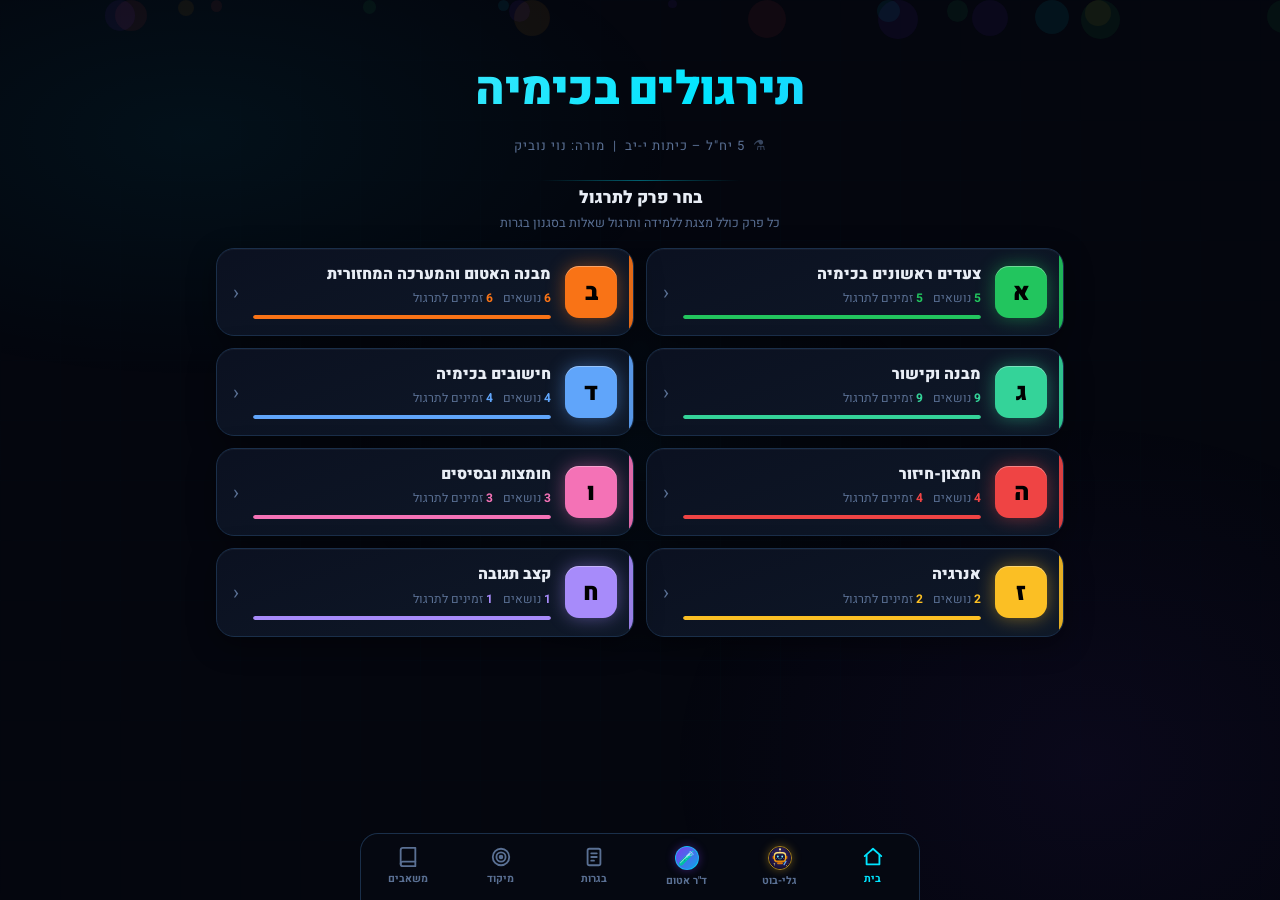
==== index.html @ e2c9f38c "קריאת כל בלוקי הטקסט בתשובה + הודעת אבחון Co-Authored-By: Claude Opus 5.5 <noreply@anthropic.com> Cl" ====
<!DOCTYPE html>
<html lang="he" dir="rtl">
<head>
<meta charset="UTF-8">
<meta name="viewport" content="width=device-width, initial-scale=1.0, viewport-fit=cover">
<meta name="theme-color" content="#04060e">
<meta name="mobile-web-app-capable" content="yes">
<meta name="apple-mobile-web-app-capable" content="yes">
<meta name="apple-mobile-web-app-status-bar-style" content="black-translucent">
<meta name="apple-mobile-web-app-title" content="כימיה">
<link rel="manifest" href="data:application/manifest+json,%7B%22name%22%3A%20%22%D7%AA%D7%99%D7%A8%D7%92%D7%95%D7%9C%D7%99%D7%9D%20%D7%91%D7%9B%D7%99%D7%9E%D7%99%D7%94%20%E2%80%93%20%D7%90%D7%95%D7%A8%D7%98%20%D7%A2%D7%A8%D7%93%22%2C%20%22short_name%22%3A%20%22%D7%9B%D7%99%D7%9E%D7%99%D7%94%22%2C%20%22start_url%22%3A%20%22.%22%2C%20%22display%22%3A%20%22standalone%22%2C%20%22background_color%22%3A%20%22%2304060e%22%2C%20%22theme_color%22%3A%20%22%2304060e%22%2C%20%22dir%22%3A%20%22rtl%22%2C%20%22lang%22%3A%20%22he%22%2C%20%22icons%22%3A%20%5B%7B%22src%22%3A%20%22data%3Aimage/svg%2Bxml%3Butf8%2C%3Csvg%20xmlns%3D%27http%3A//www.w3.org/2000/svg%27%20viewBox%3D%270%200%20100%20100%27%3E%3Crect%20width%3D%27100%27%20height%3D%27100%27%20rx%3D%2722%27%20fill%3D%27%252304060e%27/%3E%3Ccircle%20cx%3D%2750%27%20cy%3D%2750%27%20r%3D%2712%27%20fill%3D%27%252300e5ff%27/%3E%3Cellipse%20cx%3D%2750%27%20cy%3D%2750%27%20rx%3D%2740%27%20ry%3D%2715%27%20fill%3D%27none%27%20stroke%3D%27%25237c3aed%27%20stroke-width%3D%274%27/%3E%3Cellipse%20cx%3D%2750%27%20cy%3D%2750%27%20rx%3D%2740%27%20ry%3D%2715%27%20fill%3D%27none%27%20stroke%3D%27%252300e5ff%27%20stroke-width%3D%274%27%20transform%3D%27rotate%2860%2050%2050%29%27/%3E%3Cellipse%20cx%3D%2750%27%20cy%3D%2750%27%20rx%3D%2740%27%20ry%3D%2715%27%20fill%3D%27none%27%20stroke%3D%27%2523fbbf24%27%20stroke-width%3D%274%27%20transform%3D%27rotate%28120%2050%2050%29%27/%3E%3C/svg%3E%22%2C%20%22sizes%22%3A%20%22any%22%2C%20%22type%22%3A%20%22image/svg%2Bxml%22%7D%5D%7D">
<title>תירגולים בכימיה</title>
<link href="https://fonts.googleapis.com/css2?family=Heebo:wght@300;400;600;700;900&family=Space+Mono:wght@400;700&family=Exo+2:wght@300;400;600;700;900&display=swap" rel="stylesheet">
<style>
:root {
  --bg:#04060e; --panel:#0b1121; --panel2:#0f1929; --border:#1a2f4a;
  --accent:#00e5ff; --accent2:#7c3aed; --easy:#22c55e; --medium:#f59e0b;
  --hard:#ef4444; --text:#e8edf5; --muted:#5a7094; --gold:#fbbf24;
  --mol:#06b6d4; --mol2:#0ea5e9;
  --glow-c:#00e5ff; --glow-p:#7c3aed;
}
*{box-sizing:border-box;margin:0;padding:0;}
body{background:var(--bg);color:var(--text);font-family:'Heebo',sans-serif;min-height:100vh;overflow-x:hidden;}

/* ── background mesh ── */
body::before{
  content:'';position:fixed;inset:0;pointer-events:none;z-index:0;
  background:
    radial-gradient(ellipse 70% 50% at 15% 15%, rgba(0,229,255,.05) 0%, transparent 55%),
    radial-gradient(ellipse 60% 70% at 85% 85%, rgba(124,58,237,.06) 0%, transparent 55%),
    radial-gradient(ellipse 40% 40% at 50% 50%, rgba(6,182,212,.03) 0%, transparent 60%);
}
/* ── grid lines overlay ── */
body::after{
  content:'';position:fixed;inset:0;pointer-events:none;z-index:0;
  background-image:
    linear-gradient(rgba(0,229,255,.015) 1px, transparent 1px),
    linear-gradient(90deg, rgba(0,229,255,.015) 1px, transparent 1px);
  background-size:60px 60px;
  mask-image:radial-gradient(ellipse 80% 80% at 50% 50%, black 0%, transparent 100%);
}

/* ── atoms bg ── */
.atom-bg{position:fixed;inset:0;pointer-events:none;z-index:0;overflow:hidden;}
.atom-bg span{position:absolute;border-radius:50%;opacity:.06;animation:floatAtom linear infinite;}
@keyframes floatAtom{from{transform:translateY(110vh) rotate(0deg);}to{transform:translateY(-10vh) rotate(720deg);}}
@keyframes slideUp{from{opacity:0;transform:translateY(18px);}to{opacity:1;transform:translateY(0);}}
@keyframes pulse{0%,100%{filter:drop-shadow(0 0 16px rgba(0,229,255,.5));}50%{filter:drop-shadow(0 0 32px rgba(0,229,255,.9));}}
@keyframes fabPulse{0%,100%{box-shadow:0 4px 20px rgba(124,58,237,.5),0 0 40px rgba(0,229,255,.15);}50%{box-shadow:0 6px 30px rgba(124,58,237,.75),0 0 60px rgba(0,229,255,.35);}}
@keyframes typingBounce{0%,80%,100%{transform:translateY(0);}40%{transform:translateY(-6px);background:var(--accent);}}
@keyframes particleFly{from{opacity:1;transform:translate(0,0) scale(1);}to{opacity:0;transform:translate(var(--dx),var(--dy)) scale(0);}}

/* ── shared layout ── */
#app{position:relative;z-index:1;max-width:880px;margin:0 auto;padding:20px 16px 80px;}
header{text-align:center;padding:36px 0 24px;position:relative;}
header::after{
  content:'';position:absolute;bottom:0;left:50%;transform:translateX(-50%);
  width:200px;height:1px;
  background:linear-gradient(90deg,transparent,var(--accent),transparent);
  opacity:.4;
}
.logo-glow{
  font-family:'Space Mono',monospace;font-size:11px;letter-spacing:6px;
  color:var(--accent);text-transform:uppercase;margin-bottom:12px;
  opacity:.7;display:flex;align-items:center;justify-content:center;gap:10px;
}
.logo-glow::before,.logo-glow::after{content:'';width:30px;height:1px;background:var(--accent);opacity:.5;}
header h1{
  font-family:'Exo 2','Heebo',sans-serif;
  font-size:clamp(28px,5.5vw,46px);font-weight:900;
  background:linear-gradient(120deg,#67e8f9 0%,var(--accent) 30%,#a78bfa 65%,#f472b6 100%);
  background-size:200% auto;
  -webkit-background-clip:text;-webkit-text-fill-color:transparent;background-clip:text;
  margin-bottom:10px;
  animation:shimmerText 4s linear infinite;
  letter-spacing:-0.5px;
}
@keyframes shimmerText{0%{background-position:0% center;}100%{background-position:200% center;}}
header p{
  color:var(--muted);font-size:13px;letter-spacing:1px;
  display:inline-flex;align-items:center;gap:8px;
}
header p::before{content:'⚗';font-size:14px;opacity:.6;}

/* ── hub screen ── */
.hub-grid{display:grid;grid-template-columns:repeat(3,1fr);gap:18px;margin-top:28px;}
@media(max-width:720px){.hub-grid{grid-template-columns:1fr 1fr;}}
@media(max-width:480px){.hub-grid{grid-template-columns:1fr;}}
/* GaliBot card */
.hub-card-gali{
  grid-column:1/-1;
  background:linear-gradient(135deg,rgba(16,24,48,.95),rgba(8,12,32,.98));
  border:1.5px solid rgba(251,191,36,.35);
  border-radius:20px;padding:22px 28px;cursor:pointer;
  display:flex;align-items:center;gap:24px;
  position:relative;overflow:hidden;
  box-shadow:0 0 40px rgba(251,191,36,.08),0 8px 32px rgba(0,0,0,.4);
  transition:all .25s;animation:cardIn .5s ease both;animation-delay:.35s;
}
.hub-card-gali:hover{transform:translateY(-3px);border-color:rgba(251,191,36,.65);box-shadow:0 0 60px rgba(251,191,36,.15),0 12px 40px rgba(0,0,0,.5);}
.hub-card-gali .hub-orb{background:radial-gradient(circle,rgba(251,191,36,.3),transparent 70%);}
.gali-icon-wrap{flex-shrink:0;width:72px;height:72px;display:flex;align-items:center;justify-content:center;}
.gali-text{flex:1;text-align:right;}
.gali-badge{display:inline-block;padding:3px 10px;background:rgba(251,191,36,.15);border:1px solid rgba(251,191,36,.3);border-radius:20px;font-size:11px;font-weight:700;color:#fbbf24;margin-bottom:8px;}
.gali-title{font-size:20px;font-weight:900;color:#fff;margin-bottom:6px;}
.gali-desc{font-size:13px;color:var(--muted);line-height:1.6;}
.gali-btn{flex-shrink:0;padding:12px 24px;border-radius:12px;border:none;background:linear-gradient(135deg,#d97706,#fbbf24);color:#000;font-family:'Heebo',sans-serif;font-size:14px;font-weight:900;cursor:pointer;box-shadow:0 0 20px rgba(251,191,36,.4);transition:all .2s;white-space:nowrap;}
.gali-btn:hover{transform:scale(1.05);box-shadow:0 0 30px rgba(251,191,36,.6);}
@media(max-width:600px){.hub-card-gali{flex-direction:column;text-align:center;}.gali-text{text-align:center;}}
@keyframes cardIn{from{opacity:0;transform:translateY(20px);}to{opacity:1;transform:translateY(0);}}
@keyframes orbFloat{0%,100%{transform:translate(0,0);}50%{transform:translate(8px,-12px);}}
@keyframes orbFloat2{0%,100%{transform:translate(0,0);}50%{transform:translate(-10px,8px);}}
.hub-card{
  position:relative;overflow:hidden;border-radius:20px;
  padding:24px 20px 20px;cursor:pointer;
  background:linear-gradient(145deg,rgba(255,255,255,.04) 0%,rgba(255,255,255,.01) 100%);
  border:1px solid rgba(255,255,255,.07);
  backdrop-filter:blur(2px);
  transition:transform .28s cubic-bezier(.4,0,.2,1),box-shadow .28s,border-color .28s;
  animation:cardIn .5s ease both;
  isolation:isolate;text-align:center;
}
.hub-card:nth-child(1){animation-delay:.06s;}
.hub-card:nth-child(2){animation-delay:.13s;}
.hub-card:nth-child(3){animation-delay:.20s;}
.hub-card:nth-child(4){animation-delay:.27s;}
.hub-card:nth-child(5){animation-delay:.34s;}
.hub-card:nth-child(6){animation-delay:.41s;}
.hub-card:hover{transform:translateY(-7px) scale(1.015);}
.hub-card::after{content:'';position:absolute;top:0;left:0;right:0;height:2px;border-radius:20px 20px 0 0;z-index:2;opacity:.9;}
.hub-orb{position:absolute;border-radius:50%;filter:blur(40px);pointer-events:none;z-index:0;}
.hub-orb-a{width:110px;height:110px;top:-20px;right:-20px;opacity:.22;animation:orbFloat 7s ease-in-out infinite;}
.hub-orb-b{width:70px;height:70px;bottom:10px;left:0;opacity:.14;animation:orbFloat2 9s ease-in-out infinite;}
.hub-inner{position:relative;z-index:1;}
/* shimmer sweep on hub card hover */
.hub-card::before{
  content:'';position:absolute;inset:0;z-index:0;opacity:0;transition:opacity .3s;
  background:linear-gradient(135deg,rgba(255,255,255,.04) 0%,rgba(255,255,255,.0) 50%,rgba(255,255,255,.04) 100%);
  border-radius:20px;
}
.hub-card:hover::before{opacity:1;}
.hub-icon-box{
  width:56px;height:56px;border-radius:15px;margin:0 auto 14px;
  display:flex;align-items:center;justify-content:center;font-size:26px;
  border:1px solid rgba(255,255,255,.12);
}
.hub-title{font-size:16px;font-weight:900;margin-bottom:6px;line-height:1.25;}
.hub-desc{font-size:12px;color:var(--muted);line-height:1.55;margin-bottom:0;}
.hub-footer{display:flex;align-items:center;justify-content:space-between;margin-top:16px;gap:8px;}

.hub-btn{
  padding:8px 15px;border-radius:10px;border:none;
  font-family:'Heebo',sans-serif;font-size:13px;font-weight:700;
  cursor:pointer;transition:all .2s;flex-shrink:0;
}
.hub-btn:hover{transform:translateY(-2px);filter:brightness(1.12);}
/* game-specific */
.hub-card.radius::after{background:linear-gradient(90deg,#f97316,#fbbf24);}
.hub-card.radius .hub-orb-a,.hub-card.radius .hub-orb-b{background:#f97316;}
.hub-card.radius .hub-icon-box{background:rgba(249,115,22,.18);box-shadow:inset 0 1px 0 rgba(255,255,255,.12),0 0 24px rgba(249,115,22,.25);}
.hub-card.radius .hub-title{color:#fdba74;}
.hub-card.radius .hub-btn{background:linear-gradient(135deg,#ea580c,#f59e0b);color:#000;}
.hub-card.radius:hover{border-color:rgba(249,115,22,.4);box-shadow:0 20px 60px rgba(249,115,22,.2);}
.hub-card.ion::after{background:linear-gradient(90deg,#7c3aed,#a78bfa);}
.hub-card.ion .hub-orb-a,.hub-card.ion .hub-orb-b{background:#a78bfa;}
.hub-card.ion .hub-icon-box{background:rgba(124,58,237,.18);box-shadow:inset 0 1px 0 rgba(255,255,255,.12),0 0 24px rgba(124,58,237,.25);}
.hub-card.ion .hub-title{color:#c4b5fd;}
.hub-card.ion .hub-btn{background:linear-gradient(135deg,#6d28d9,#a78bfa);color:#fff;}
.hub-card.ion:hover{border-color:rgba(167,139,250,.4);box-shadow:0 20px 60px rgba(124,58,237,.2);}
.hub-card.radio::after{background:linear-gradient(90deg,#ef4444,#f97316);}
.hub-card.radio .hub-orb-a,.hub-card.radio .hub-orb-b{background:#ef4444;}
.hub-card.radio .hub-icon-box{background:rgba(239,68,68,.18);box-shadow:inset 0 1px 0 rgba(255,255,255,.12),0 0 24px rgba(239,68,68,.25);}
.hub-card.radio .hub-title{color:#fca5a5;}
.hub-card.radio .hub-btn{background:linear-gradient(135deg,#dc2626,#ef4444);color:#fff;}
.hub-card.radio:hover{border-color:rgba(239,68,68,.4);box-shadow:0 20px 60px rgba(239,68,68,.2);}
.hub-card.coval::after{background:linear-gradient(90deg,#059669,#34d399);}
.hub-card.coval .hub-orb-a,.hub-card.coval .hub-orb-b{background:#34d399;}
.hub-card.coval .hub-icon-box{background:rgba(52,211,153,.18);box-shadow:inset 0 1px 0 rgba(255,255,255,.12),0 0 24px rgba(52,211,153,.25);}
.hub-card.coval .hub-title{color:#6ee7b7;}
.hub-card.coval .hub-btn{background:linear-gradient(135deg,#047857,#34d399);color:#000;}
.hub-card.coval:hover{border-color:rgba(52,211,153,.4);box-shadow:0 20px 60px rgba(52,211,153,.2);}
.hub-card.polar::after{background:linear-gradient(90deg,#be185d,#f472b6);}
.hub-card.polar .hub-orb-a,.hub-card.polar .hub-orb-b{background:#f472b6;}
.hub-card.polar .hub-icon-box{background:rgba(244,114,182,.18);box-shadow:inset 0 1px 0 rgba(255,255,255,.12),0 0 24px rgba(244,114,182,.25);}
.hub-card.polar .hub-title{color:#f9a8d4;}
.hub-card.polar .hub-btn{background:linear-gradient(135deg,#9d174d,#f472b6);color:#fff;}
.hub-card.polar:hover{border-color:rgba(244,114,182,.4);box-shadow:0 20px 60px rgba(244,114,182,.2);}
.hub-card.mol::after{background:linear-gradient(90deg,#0e7490,#06b6d4);}
.hub-card.mol .hub-orb-a,.hub-card.mol .hub-orb-b{background:#06b6d4;}
.hub-card.mol .hub-icon-box{background:rgba(6,182,212,.18);box-shadow:inset 0 1px 0 rgba(255,255,255,.12),0 0 24px rgba(6,182,212,.25);}
.hub-card.mol .hub-title{color:#67e8f9;}
.hub-card.mol .hub-btn{background:linear-gradient(135deg,#0e7490,#06b6d4);color:#000;}
.hub-card.mol:hover{border-color:rgba(6,182,212,.4);box-shadow:0 20px 60px rgba(6,182,212,.2);}
.polar-game .progress-fill{background:linear-gradient(90deg,#be185d,#f472b6)!important;}
.polar-game .ring-fill{stroke:#f472b6;filter:drop-shadow(0 0 8px rgba(244,114,182,.5));}
.polar-game .score-pct .big{color:#f9a8d4;}
.coval-game .progress-fill{background:linear-gradient(90deg,#059669,#34d399)!important;}
.coval-game .ring-fill{stroke:#34d399;filter:drop-shadow(0 0 8px rgba(52,211,153,.5));}
.coval-game .score-pct .big{color:#6ee7b7;}

/* ── Formative Assessment Panel ── */
.formative-panel{margin-top:20px;border-radius:16px;border:1px solid var(--border);overflow:hidden;}
.formative-header{background:linear-gradient(135deg,rgba(124,58,237,.25),rgba(0,229,255,.1));padding:13px 18px;display:flex;align-items:center;gap:10px;border-bottom:1px solid var(--border);}
.formative-header-icon{width:22px;height:22px;flex-shrink:0;display:flex;align-items:center;}
.formative-header-title{font-size:14px;font-weight:900;color:var(--text);}
.formative-header-sub{font-size:11px;color:var(--muted);margin-top:2px;}
.formative-body{padding:16px 18px;background:var(--panel2);}
.formative-loading{display:flex;align-items:center;gap:10px;color:var(--muted);font-size:13px;padding:8px 0;}
.formative-content{font-size:13px;line-height:1.75;color:var(--text);direction:rtl;white-space:pre-wrap;}
.formative-content strong{color:var(--accent);font-weight:700;}
.formative-section{margin-bottom:14px;}
.formative-section:last-child{margin-bottom:0;}
.formative-tag{display:inline-flex;align-items:center;gap:5px;padding:3px 10px;border-radius:20px;font-size:11px;font-weight:700;margin:3px 3px 3px 0;}
.ftag-strong{background:rgba(34,197,94,.15);color:#86efac;border:1px solid rgba(34,197,94,.25);}
.ftag-weak{background:rgba(239,68,68,.15);color:#fca5a5;border:1px solid rgba(239,68,68,.25);}
.ftag-tip{background:rgba(245,158,11,.15);color:#fde68a;border:1px solid rgba(245,158,11,.25);}

/* SVG options grid */
.svg-options{display:grid;grid-template-columns:1fr 1fr;gap:10px;margin-top:14px;}
.svg-opt{background:var(--panel2);border:2px solid var(--border);border-radius:14px;cursor:pointer;padding:12px 8px 8px;transition:all .18s;display:flex;flex-direction:column;align-items:center;gap:8px;position:relative;}
.svg-opt:hover:not(.disabled){border-color:var(--accent);background:rgba(0,229,255,.05);transform:translateY(-2px);}
.svg-opt.selected:not(.revealed){border-color:var(--accent2);background:rgba(124,58,237,.1);}
.svg-opt.correct.revealed{border-color:var(--easy);background:rgba(34,197,94,.1);}
.svg-opt.wrong.revealed{border-color:var(--hard);background:rgba(239,68,68,.08);}
.svg-opt.disabled{cursor:default;}
.svg-opt-label{min-width:26px;height:26px;border-radius:7px;background:rgba(255,255,255,.07);border:1px solid var(--border);display:flex;align-items:center;justify-content:center;font-family:'Space Mono',monospace;font-size:12px;font-weight:700;position:absolute;top:8px;right:8px;transition:all .18s;}
.svg-opt.correct.revealed .svg-opt-label{background:var(--easy);border-color:var(--easy);color:#fff;}
.svg-opt.wrong.revealed .svg-opt-label{background:var(--hard);border-color:var(--hard);color:#fff;}
.svg-opt.selected:not(.revealed) .svg-opt-label{background:var(--accent2);border-color:var(--accent2);color:#fff;}
.svg-opt svg{width:100%;max-width:160px;display:block;}

/* ── back nav ── */
.back-nav{display:none;align-items:center;gap:10px;margin-bottom:16px;position:sticky;top:8px;z-index:100;background:rgba(4,6,14,.9);backdrop-filter:blur(16px) saturate(180%);border-radius:14px;padding:8px 14px;border:1px solid rgba(0,229,255,.12);box-shadow:0 4px 24px rgba(0,0,0,.4),inset 0 1px 0 rgba(255,255,255,.04);}
.back-nav.show{display:flex;}
.btn-back{background:transparent;border:none;color:var(--muted);padding:4px 8px;font-family:'Heebo',sans-serif;font-size:14px;cursor:pointer;transition:all .15s;display:flex;align-items:center;gap:6px;}
.btn-back:hover{color:var(--accent);}
.btn-back::before{content:'⌂';font-size:16px;}
.nav-title{font-size:15px;font-weight:700;color:var(--text);}

/* ── progress / stats ── */
.progress-wrap{margin:16px 0 10px;display:flex;align-items:center;gap:12px;}
.progress-bar{flex:1;height:7px;background:rgba(30,58,95,.5);border-radius:4px;overflow:hidden;box-shadow:inset 0 1px 3px rgba(0,0,0,.3);}
.progress-fill{height:100%;border-radius:4px;transition:width .5s cubic-bezier(.4,0,.2,1);box-shadow:0 0 8px currentColor;}
.radio-game .progress-fill{background:linear-gradient(90deg,#ef4444,#f97316);}
.mol-game   .progress-fill{background:linear-gradient(90deg,var(--mol),#a78bfa);}
.progress-label{font-family:'Space Mono',monospace;font-size:13px;color:var(--accent);white-space:nowrap;}

.stats-bar{display:flex;gap:10px;margin-bottom:14px;flex-wrap:wrap;}
.stat-chip{flex:1;min-width:70px;background:linear-gradient(145deg,var(--panel2),var(--panel));border:1px solid rgba(255,255,255,.06);border-radius:12px;padding:10px 12px;text-align:center;box-shadow:0 4px 12px rgba(0,0,0,.3),inset 0 1px 0 rgba(255,255,255,.04);}
.stat-chip .val{font-family:'Space Mono',monospace;font-size:20px;font-weight:700;line-height:1;}
.stat-chip .lbl{font-size:11px;color:var(--muted);margin-top:3px;}
.stat-chip.score .val{color:var(--gold);}
.stat-chip.right .val{color:var(--easy);}
.stat-chip.wrong .val{color:var(--hard);}
.stat-chip.streak .val{color:var(--medium);}

/* ── question card ── */
.q-card{background:linear-gradient(160deg,rgba(11,17,33,.95),rgba(15,25,41,.95));border:1px solid rgba(0,229,255,.08);border-radius:20px;padding:26px;margin-bottom:14px;animation:slideUp .35s ease both;position:relative;overflow:hidden;box-shadow:0 8px 32px rgba(0,0,0,.4),inset 0 1px 0 rgba(255,255,255,.04);}
.q-card::before{content:'';position:absolute;top:-40px;right:-40px;width:200px;height:200px;background:radial-gradient(circle,rgba(0,229,255,.06) 0%,transparent 65%);pointer-events:none;}
.q-card::after{content:'';position:absolute;bottom:-60px;left:-60px;width:180px;height:180px;background:radial-gradient(circle,rgba(124,58,237,.05) 0%,transparent 65%);pointer-events:none;}
.q-num{font-family:'Space Mono',monospace;font-size:12px;color:var(--muted);margin-bottom:8px;}
.diff-badge{display:inline-flex;align-items:center;gap:6px;font-size:12px;font-weight:700;letter-spacing:1px;padding:3px 12px;border-radius:20px;margin-bottom:12px;text-transform:uppercase;}
.diff-badge.easy{background:rgba(34,197,94,.12);color:var(--easy);border:1px solid rgba(34,197,94,.25);box-shadow:0 0 10px rgba(34,197,94,.15);}
.diff-badge.medium{background:rgba(245,158,11,.12);color:var(--medium);border:1px solid rgba(245,158,11,.25);box-shadow:0 0 10px rgba(245,158,11,.15);}
.diff-badge.hard{background:rgba(239,68,68,.12);color:var(--hard);border:1px solid rgba(239,68,68,.25);box-shadow:0 0 10px rgba(239,68,68,.15);}
.q-text{font-size:clamp(15px,2.5vw,19px);font-weight:700;line-height:1.55;margin-bottom:4px;}
.multi-hint{font-size:12px;color:var(--medium);margin-bottom:12px;display:flex;align-items:center;gap:6px;}
.options{display:flex;flex-direction:column;gap:9px;margin-top:14px;}
.opt{display:flex;align-items:flex-start;gap:11px;background:linear-gradient(160deg,rgba(20,35,60,.9),rgba(12,22,42,.95));border:1px solid rgba(0,229,255,.12);border-radius:14px;padding:13px 15px;cursor:pointer;transition:all .2s cubic-bezier(.4,0,.2,1);text-align:right;font-size:14px;line-height:1.5;user-select:none;box-shadow:0 4px 12px rgba(0,0,0,.35),inset 0 1px 0 rgba(255,255,255,.06);}
.opt:hover:not(.disabled){border-color:rgba(0,229,255,.4);background:rgba(0,229,255,.05);transform:translateX(-3px);box-shadow:0 4px 16px rgba(0,229,255,.1),0 2px 8px rgba(0,0,0,.3);}
.opt.selected:not(.revealed){border-color:rgba(124,58,237,.7);background:linear-gradient(160deg,rgba(124,58,237,.18),rgba(79,36,168,.1));box-shadow:0 4px 16px rgba(124,58,237,.2),inset 0 1px 0 rgba(255,255,255,.08);}
.opt.correct.revealed{border-color:rgba(34,197,94,.7);background:linear-gradient(160deg,rgba(34,197,94,.15),rgba(21,128,61,.08));box-shadow:0 4px 16px rgba(34,197,94,.2),inset 0 1px 0 rgba(255,255,255,.08);}
.opt.wrong.revealed{border-color:rgba(239,68,68,.7);background:linear-gradient(160deg,rgba(239,68,68,.12),rgba(185,28,28,.08));box-shadow:0 4px 12px rgba(239,68,68,.15),inset 0 1px 0 rgba(255,255,255,.05);}
.opt.disabled{cursor:default;}
.opt-letter{min-width:28px;height:28px;border-radius:8px;background:linear-gradient(145deg,rgba(255,255,255,.12),rgba(0,0,0,.2));border:1px solid rgba(255,255,255,.15);display:flex;align-items:center;justify-content:center;font-family:'Space Mono',monospace;font-size:12px;font-weight:700;flex-shrink:0;transition:all .18s;box-shadow:0 2px 6px rgba(0,0,0,.3),inset 0 1px 0 rgba(255,255,255,.15);}
.opt:hover:not(.disabled) .opt-letter{background:linear-gradient(145deg,rgba(0,229,255,.2),rgba(0,229,255,.05));border-color:rgba(0,229,255,.4);box-shadow:0 2px 8px rgba(0,229,255,.2),inset 0 1px 0 rgba(255,255,255,.2);}
.opt.selected:not(.revealed) .opt-letter{background:linear-gradient(145deg,#8b5cf6,#6d28d9);border-color:#a78bfa;color:#fff;box-shadow:0 3px 10px rgba(124,58,237,.5),inset 0 1px 0 rgba(255,255,255,.25);}
.opt.correct.revealed .opt-letter{background:linear-gradient(145deg,#22c55e,#15803d);border-color:#4ade80;color:#fff;box-shadow:0 3px 10px rgba(34,197,94,.5),inset 0 1px 0 rgba(255,255,255,.3);}
.opt.wrong.revealed .opt-letter{background:linear-gradient(145deg,#ef4444,#b91c1c);border-color:#f87171;color:#fff;box-shadow:0 3px 10px rgba(239,68,68,.5),inset 0 1px 0 rgba(255,255,255,.2);}
.feedback{border-radius:12px;padding:13px 16px;margin-top:12px;font-size:13px;line-height:1.6;display:none;}
.feedback.correct{background:rgba(34,197,94,.08);border:1px solid rgba(34,197,94,.25);color:#86efac;box-shadow:0 0 20px rgba(34,197,94,.08),inset 0 1px 0 rgba(34,197,94,.1);}
.feedback.wrong{background:rgba(239,68,68,.08);border:1px solid rgba(239,68,68,.25);color:#fca5a5;box-shadow:0 0 20px rgba(239,68,68,.08),inset 0 1px 0 rgba(239,68,68,.1);}
.feedback.partial{background:rgba(245,158,11,.1);border:1px solid rgba(245,158,11,.3);color:#fde68a;}
.feedback.show{display:block;}
.actions{display:flex;gap:10px;margin-top:14px;}
.btn{flex:1;padding:13px 18px;border:none;border-radius:12px;font-family:'Heebo',sans-serif;font-size:15px;font-weight:700;cursor:pointer;transition:all .18s;}
.btn-check{background:linear-gradient(135deg,var(--accent2),#4f46e5);color:#fff;box-shadow:0 4px 16px rgba(124,58,237,.3);}
.btn-check:hover:not(:disabled){transform:translateY(-3px);filter:brightness(1.12);box-shadow:0 8px 24px rgba(124,58,237,.5);}
.btn-check:disabled{opacity:.35;cursor:not-allowed;transform:none;box-shadow:none;}
.btn-next{background:linear-gradient(135deg,var(--accent),#0ea5e9);color:#000;display:none;box-shadow:0 4px 16px rgba(0,229,255,.25);}
.btn-next.show{display:block;}
.btn-next:hover{transform:translateY(-2px);}

/* ── result card ── */
.result-card{background:linear-gradient(160deg,rgba(11,17,33,.98),rgba(15,25,41,.98));border:1px solid rgba(0,229,255,.1);border-radius:24px;padding:40px 26px;text-align:center;animation:slideUp .4s ease both;box-shadow:0 20px 60px rgba(0,0,0,.5),0 0 40px rgba(0,229,255,.04),inset 0 1px 0 rgba(255,255,255,.05);}
.score-ring{width:140px;height:140px;margin:0 auto 22px;position:relative;}
.score-ring svg{transform:rotate(-90deg);}
.ring-bg{fill:none;stroke:var(--border);stroke-width:10;}
.ring-fill{fill:none;stroke-width:10;stroke-linecap:round;stroke-dasharray:377;stroke-dashoffset:377;transition:stroke-dashoffset 1.2s cubic-bezier(.4,0,.2,1);}
.radio-game .ring-fill{stroke:#ef4444;filter:drop-shadow(0 0 8px rgba(239,68,68,.5));}
.mol-game   .ring-fill{stroke:var(--mol);filter:drop-shadow(0 0 8px rgba(6,182,212,.5));}
.score-pct{position:absolute;inset:0;display:flex;flex-direction:column;align-items:center;justify-content:center;}
.score-pct .big{font-size:30px;font-weight:900;font-family:'Space Mono',monospace;}
.radio-game .score-pct .big{color:#fca5a5;}
.mol-game   .score-pct .big{color:#67e8f9;}
.score-pct .small{font-size:12px;color:var(--muted);}
.result-title{font-size:24px;font-weight:900;margin-bottom:6px;}
.result-msg{color:var(--muted);margin-bottom:24px;font-size:14px;}
.breakdown{display:grid;grid-template-columns:repeat(3,1fr);gap:10px;margin-bottom:24px;}
.bk-cell{background:var(--panel2);border:1px solid var(--border);border-radius:12px;padding:12px 8px;}
.bk-cell .bv{font-family:'Space Mono',monospace;font-size:18px;font-weight:700;}
.bk-cell .bl{font-size:11px;color:var(--muted);margin-top:4px;}
.bk-cell.e .bv{color:var(--easy);}
.bk-cell.m .bv{color:var(--medium);}
.bk-cell.h .bv{color:var(--hard);}
.review-list{text-align:right;margin-bottom:22px;}
.review-item{background:var(--panel2);border:1px solid var(--border);border-radius:10px;padding:11px 13px;margin-bottom:7px;font-size:13px;display:flex;align-items:flex-start;gap:9px;}
.review-item .ri-icon{font-size:16px;flex-shrink:0;margin-top:1px;}
.review-item .ri-q{font-weight:600;margin-bottom:3px;}
.review-item .ri-ans{color:var(--muted);font-size:12px;}
.btn-restart{width:100%;padding:15px;border-radius:14px;border:none;background:linear-gradient(135deg,#d97706,#fbbf24,#f59e0b);color:#000;font-family:'Heebo',sans-serif;font-size:17px;font-weight:900;cursor:pointer;transition:all .22s;box-shadow:0 0 28px rgba(251,191,36,.55),0 6px 20px rgba(217,119,6,.4),inset 0 1px 0 rgba(255,255,255,.35);text-shadow:0 1px 2px rgba(0,0,0,.15);letter-spacing:.5px;}
.btn-restart:hover{transform:translateY(-3px) scale(1.02);box-shadow:0 0 42px rgba(251,191,36,.75),0 10px 28px rgba(217,119,6,.5),inset 0 1px 0 rgba(255,255,255,.4);filter:brightness(1.08);}
.btn-restart:active{transform:translateY(0) scale(.99);}
.medal{font-size:54px;margin-bottom:10px;display:block;}

/* ── molecule game specific ── */
.mol-q-card{background:var(--panel);border:1px solid var(--border);border-radius:18px;padding:26px;animation:slideUp .3s ease both;}
.mol-formula{font-family:'Space Mono',monospace;font-size:clamp(28px,6vw,48px);font-weight:700;color:#67e8f9;text-align:center;margin-bottom:4px;text-shadow:0 0 20px rgba(6,182,212,.4);}
.mol-name{font-size:15px;color:var(--muted);text-align:center;margin-bottom:20px;line-height:1.5;}
.mol-steps{display:flex;flex-direction:column;gap:14px;}
.mol-step{background:var(--panel2);border:1px solid var(--border);border-radius:14px;padding:16px;}
.mol-step-title{font-size:14px;font-weight:700;margin-bottom:12px;display:flex;align-items:center;gap:8px;}
.mol-step-title.active{color:#67e8f9;}
.mol-step-title.done{color:var(--easy);}
.mol-step-title.locked{color:var(--muted);}
.shapes-grid{display:grid;grid-template-columns:repeat(3,1fr);gap:10px;}
@media(max-width:500px){.shapes-grid{grid-template-columns:repeat(2,1fr);}}
.shape-btn{
  padding:6px 6px 10px;
  background:linear-gradient(170deg,rgba(15,28,52,.98),rgba(8,15,30,1));
  border:1.5px solid rgba(255,255,255,.1);
  border-radius:16px;cursor:pointer;
  font-family:'Heebo',sans-serif;font-size:13px;font-weight:800;
  color:#64748b;transition:all .22s cubic-bezier(.4,0,.2,1);
  display:flex;flex-direction:column;align-items:center;
  box-shadow:0 6px 20px rgba(0,0,0,.45),inset 0 1px 0 rgba(255,255,255,.06);
  position:relative;overflow:hidden;
}
.shape-btn::before{
  content:'';position:absolute;top:0;left:0;right:0;height:40%;
  background:linear-gradient(to bottom,rgba(255,255,255,.04),transparent);
  border-radius:16px 16px 0 0;pointer-events:none;
}
.shape-btn:hover:not(.disabled){
  color:#e2e8f0;border-color:rgba(148,163,184,.4);
  transform:translateY(-4px) scale(1.04);
  box-shadow:0 14px 36px rgba(0,0,0,.5),inset 0 1px 0 rgba(255,255,255,.1);
}
.shape-btn.selected-ok{
  border-color:rgba(34,197,94,.8);color:#4ade80;
  background:linear-gradient(170deg,rgba(20,60,35,.95),rgba(10,32,18,1));
  box-shadow:0 0 28px rgba(34,197,94,.35),0 6px 20px rgba(0,0,0,.4),inset 0 1px 0 rgba(134,239,172,.15);
  transform:translateY(-2px);
}
.shape-btn.selected-bad{
  border-color:rgba(239,68,68,.8);color:#f87171;
  background:linear-gradient(170deg,rgba(60,15,15,.95),rgba(30,8,8,1));
  box-shadow:0 0 22px rgba(239,68,68,.3),0 6px 20px rgba(0,0,0,.4),inset 0 1px 0 rgba(248,113,113,.1);
}
.shape-btn.disabled{cursor:default;}
.shape-icon{font-size:20px;}
.shape-svg-wrap{display:flex;align-items:center;justify-content:center;width:100%;padding:10px 4px 6px;border-radius:12px;margin-bottom:2px;}
.shape-svg-wrap svg{width:100%;max-width:80px;height:auto;display:block;}
.mol-legend-table .shape-svg-wrap svg{width:72px;max-width:72px;}
/* per-shape background glow on the svg wrap */
.shape-btn[data-shape="קווי"] .shape-svg-wrap{background:radial-gradient(ellipse at 50% 60%,rgba(139,92,246,.15),transparent 70%);}
.shape-btn[data-shape="זוויתי"] .shape-svg-wrap{background:radial-gradient(ellipse at 50% 60%,rgba(244,63,94,.15),transparent 70%);}
.shape-btn[data-shape="משולש מישורי"] .shape-svg-wrap{background:radial-gradient(ellipse at 50% 60%,rgba(34,197,94,.15),transparent 70%);}
.shape-btn[data-shape="פירמידה משולשת"] .shape-svg-wrap{background:radial-gradient(ellipse at 50% 60%,rgba(234,179,8,.15),transparent 70%);}
.shape-btn[data-shape="טטראדר"] .shape-svg-wrap{background:radial-gradient(ellipse at 50% 60%,rgba(239,68,68,.15),transparent 70%);}

/* ── Interactive Periodic Table ── */
.ipt-wrap{margin-top:14px;}
.ipt-title{font-size:12px;font-weight:700;letter-spacing:2px;text-transform:uppercase;color:var(--muted);margin-bottom:8px;display:flex;align-items:center;gap:6px;}
.ipt-scroll{overflow-x:auto;padding-bottom:4px;}
.ipt-grid{display:inline-flex;flex-direction:column;gap:2px;direction:ltr;}
.ipt-row{display:flex;gap:2px;align-items:center;}
.ipt-cell{
  width:34px;height:38px;border-radius:5px;
  border:1px solid rgba(255,255,255,.08);
  display:flex;flex-direction:column;align-items:center;justify-content:center;
  cursor:pointer;flex-shrink:0;
  position:relative;transition:transform .12s,border-color .12s,box-shadow .12s;
  font-family:'Space Mono',monospace;
}
.ipt-cell:hover{transform:scale(1.25);z-index:10;border-color:rgba(255,255,255,.5);box-shadow:0 4px 16px rgba(0,0,0,.5);}
.ipt-cell .iz{font-size:7.5px;color:rgba(255,255,255,.5);line-height:1;margin-bottom:1px;}
.ipt-cell .isym{font-size:13px;font-weight:700;line-height:1;}
.ipt-cell .ien{font-size:7px;color:rgba(255,255,255,.6);line-height:1;margin-top:1px;}
.ipt-spacer{width:34px;height:38px;flex-shrink:0;}
.ipt-gap{width:4px;height:38px;flex-shrink:0;}
/* category colors */
.ipt-alkali  {background:#3b1a1a;}.ipt-alkali .isym{color:#fca5a5;}
.ipt-alkaline{background:#3b2a0a;}.ipt-alkaline .isym{color:#fcd34d;}
.ipt-metal   {background:#1a2a3b;}.ipt-metal .isym{color:#93c5fd;}
.ipt-metalloid{background:#0f2b2b;}.ipt-metalloid .isym{color:#67e8f9;}
.ipt-nonmetal{background:#0f2b1a;}.ipt-nonmetal .isym{color:#86efac;}
.ipt-halogen {background:#2b0f3b;}.ipt-halogen .isym{color:#c4b5fd;}
.ipt-noble   {background:#1a1a2b;}.ipt-noble .isym{color:#64748b;}
.ipt-trans   {background:#1e293b;}.ipt-trans .isym{color:#475569;font-size:9px;}
/* tooltip */
.ipt-tooltip{
  position:fixed;
  background:#0f172a;border:1px solid var(--accent);border-radius:10px;
  padding:9px 13px;font-size:12px;line-height:1.6;
  color:var(--text);z-index:9999;pointer-events:none;
  box-shadow:0 8px 24px rgba(0,0,0,.7);
  min-width:130px;text-align:right;direction:rtl;
  display:none;
}
.ipt-tooltip.show{display:block;}
.ipt-tooltip .tt-sym{font-family:'Space Mono',monospace;font-size:22px;font-weight:700;color:var(--accent);line-height:1;}
.ipt-tooltip .tt-name{font-size:13px;font-weight:700;margin-bottom:4px;}
.ipt-tooltip .tt-row{font-size:11px;color:var(--muted);}
.ipt-tooltip .tt-row span{color:var(--text);font-weight:600;}
/* legend strip */
.ipt-legend{display:flex;flex-wrap:wrap;gap:6px;margin-top:8px;}
.ipt-leg-item{display:flex;align-items:center;gap:4px;font-size:11px;color:var(--muted);}
.ipt-leg-dot{width:10px;height:10px;border-radius:3px;flex-shrink:0;}

.en-pt{display:flex;flex-direction:column;gap:3px;padding:4px;}
.en-pt-sm .en-cell{width:32px;height:36px;font-size:11px;}
.en-pt-sm .en-cell span{font-size:10px;}
.en-row{display:flex;gap:3px;direction:ltr;}
.en-gap{display:block;}
.en-cell{
  width:40px;height:44px;border-radius:7px;
  background:var(--en-bg,#1e293b);
  color:var(--en-c,#94a3b8);
  border:1px solid rgba(255,255,255,.08);
  display:flex;flex-direction:column;
  align-items:center;justify-content:center;
  font-family:'Space Mono',monospace;
  font-size:13px;font-weight:700;
  line-height:1.1;
  cursor:default;
  flex-shrink:0;
  transition:transform .15s,border-color .15s;
}
.en-cell:hover{transform:scale(1.12);border-color:rgba(255,255,255,.3);z-index:2;position:relative;}
.en-cell span{font-size:10px;font-weight:400;color:inherit;opacity:0.85;margin-top:1px;}
.en-noble{background:#0f172a!important;color:#334155!important;border-color:rgba(255,255,255,.04)!important;font-style:italic;}

.polar-grid{display:flex;gap:10px;}
.polar-btn{flex:1;padding:13px 10px;background:var(--panel);border:1.5px solid var(--border);border-radius:12px;cursor:pointer;font-family:'Heebo',sans-serif;font-size:14px;font-weight:700;color:var(--text);transition:all .18s;text-align:center;}
.polar-btn:hover:not(.disabled){transform:translateY(-2px);}
.polar-btn.polar-yes:hover:not(.disabled){border-color:#f472b6;}
.polar-btn.polar-no:hover:not(.disabled){border-color:#60a5fa;}
.polar-btn.selected-ok{border-color:var(--easy);background:rgba(34,197,94,.12);color:var(--easy);}
.polar-btn.selected-bad{border-color:var(--hard);background:rgba(239,68,68,.1);color:var(--hard);}
.polar-btn.disabled{cursor:default;}
.mol-feedback{border-radius:10px;padding:11px 14px;margin-top:10px;font-size:13px;line-height:1.55;display:none;}
.mol-feedback.ok{background:rgba(34,197,94,.08);border:1px solid rgba(34,197,94,.25);color:#86efac;display:block;}
.mol-feedback.bad{background:rgba(239,68,68,.08);border:1px solid rgba(239,68,68,.25);color:#fca5a5;display:block;}
.mol-next{width:100%;padding:13px;margin-top:14px;border-radius:12px;border:none;background:linear-gradient(135deg,var(--mol),var(--mol2));color:#fff;font-family:'Heebo',sans-serif;font-size:15px;font-weight:700;cursor:pointer;display:none;transition:all .18s;}
.mol-next.show{display:block;}
.mol-next:hover{transform:translateY(-2px);}

/* ── legend ── */
.legend{background:var(--panel);border:1px solid var(--border);border-radius:16px;padding:16px 18px 12px;margin-bottom:14px;}
.legend-title{font-size:12px;font-weight:700;letter-spacing:2px;text-transform:uppercase;color:var(--muted);margin-bottom:10px;display:flex;align-items:center;gap:8px;}
.legend-rows{display:flex;flex-direction:column;gap:10px;}
.legend-row{display:flex;flex-direction:column;background:var(--panel2);border-radius:12px;overflow:hidden;border:1px solid transparent;transition:border-color .2s;}
.legend-row:hover{border-color:var(--border);}
.legend-row.alpha{border-right:3px solid #ef4444;}
.legend-row.beta {border-right:3px solid #f59e0b;}
.legend-row.gamma{border-right:3px solid #a78bfa;}
.leg-top{display:grid;grid-template-columns:52px 1fr 80px 110px;align-items:center;gap:10px;padding:10px 14px;}
.leg-sym{font-family:'Space Mono',monospace;font-size:24px;font-weight:700;text-align:center;line-height:1;}
.legend-row.alpha .leg-sym{color:#ef4444;}
.legend-row.beta  .leg-sym{color:#f59e0b;}
.legend-row.gamma .leg-sym{color:#a78bfa;}
.leg-name{font-size:14px;font-weight:700;}
.leg-sub{font-size:11px;color:var(--muted);margin-top:2px;}
.leg-charge{font-family:'Space Mono',monospace;font-size:13px;font-weight:700;text-align:center;padding:4px 8px;border-radius:6px;}
.legend-row.alpha .leg-charge{background:rgba(239,68,68,.15);color:#fca5a5;}
.legend-row.beta  .leg-charge{background:rgba(245,158,11,.15);color:#fde68a;}
.legend-row.gamma .leg-charge{background:rgba(167,139,250,.15);color:#c4b5fd;}
.leg-block{font-size:11px;text-align:center;color:var(--muted);background:rgba(255,255,255,.04);border-radius:6px;padding:4px 6px;line-height:1.4;}
.leg-reaction{border-top:1px solid rgba(255,255,255,.06);padding:9px 14px;display:flex;align-items:center;gap:6px;flex-wrap:wrap;direction:ltr;font-family:'Space Mono',monospace;font-size:12.5px;}
.legend-row.alpha .leg-reaction{background:rgba(239,68,68,.05);}
.legend-row.beta  .leg-reaction{background:rgba(245,158,11,.05);}
.legend-row.gamma .leg-reaction{background:rgba(167,139,250,.05);}
.nuclide{display:inline-flex;align-items:center;gap:2px;}
.nuclide-nums{display:inline-flex;flex-direction:column;align-items:flex-end;line-height:1.1;font-size:10px;color:var(--muted);margin-left:1px;}
.nuclide-sym{font-size:15px;font-weight:700;line-height:1;}
.legend-row.alpha .nuclide-sym{color:#fca5a5;}
.legend-row.beta  .nuclide-sym{color:#fde68a;}
.legend-row.gamma .nuclide-sym{color:#c4b5fd;}
.rxn-arrow{font-size:16px;color:var(--muted);margin:0 4px;}
.rxn-plus{font-size:14px;color:var(--muted);margin:0 4px;}
.rxn-label{font-size:10px;color:var(--muted);margin-right:4px;white-space:nowrap;}
.rxn-particle{font-size:13px;font-weight:700;padding:2px 6px;border-radius:5px;}
.legend-row.alpha .rxn-particle{color:#ef4444;background:rgba(239,68,68,.18);}
.legend-row.beta  .rxn-particle{color:#f59e0b;background:rgba(245,158,11,.18);}
.legend-row.gamma .rxn-particle{color:#a78bfa;background:rgba(167,139,250,.18);}
.legend-toggle{display:flex;align-items:center;justify-content:space-between;cursor:pointer;user-select:none;padding:11px 16px;background:rgba(11,17,33,.8);border:1px solid rgba(30,58,95,.7);border-radius:12px;margin-bottom:10px;font-size:13px;font-weight:700;color:var(--muted);transition:all .2s;box-shadow:0 2px 8px rgba(0,0,0,.2);}
.legend-toggle:hover{border-color:rgba(0,229,255,.3);color:var(--accent);background:rgba(0,229,255,.04);box-shadow:0 2px 12px rgba(0,229,255,.08);}
.legend-toggle .lt-arrow{transition:transform .25s;font-size:11px;}
.legend-toggle.open .lt-arrow{transform:rotate(180deg);}
.legend-collapse{display:none;}
.legend-collapse.open{display:block;animation:slideUp .2s ease;}

/* ── mol legend table ── */
.mol-legend-table{width:100%;border-collapse:collapse;font-size:13px;}
.mol-legend-table th{background:var(--panel2);padding:10px 8px;color:var(--muted);font-weight:600;text-align:center;border-bottom:1px solid var(--border);}
.mol-legend-table td{padding:9px 8px;text-align:center;border-bottom:1px solid rgba(30,58,95,.5);color:var(--text);}
.mol-legend-table tr:last-child td{border-bottom:none;}
.shape-tag{font-size:12px;padding:3px 10px;border-radius:8px;font-weight:700;}

/* ── start card ── */
.start-card{background:linear-gradient(160deg,rgba(11,17,33,.98),rgba(15,25,41,.98));border:1px solid rgba(0,229,255,.07);border-radius:24px;padding:32px 26px;text-align:center;animation:slideUp .4s ease both;box-shadow:0 16px 48px rgba(0,0,0,.45),inset 0 1px 0 rgba(255,255,255,.04);}
.nuclear-icon::before{content:'';display:none;}
.mol-main-icon{font-size:0;margin-bottom:10px;display:block;}
.start-card h2{font-size:26px;font-weight:900;margin-bottom:8px;}
.start-card p{color:var(--muted);margin-bottom:20px;line-height:1.6;}
.mode-grid{display:grid;grid-template-columns:repeat(2,1fr);gap:10px;margin-bottom:20px;}
.mode-btn{border:1.5px solid var(--border);background:var(--panel2);border-radius:14px;padding:16px 12px;cursor:pointer;transition:all .2s;text-align:center;color:var(--text);font-family:'Heebo',sans-serif;}
.mode-btn:hover{border-color:var(--accent);background:rgba(0,229,255,.06);transform:translateY(-2px);}
.mode-btn.selected{border-color:var(--accent);background:rgba(0,229,255,.1);}
.mode-btn .mode-icon{font-size:26px;margin-bottom:6px;display:block;}
.mode-btn .mode-label{font-size:14px;font-weight:700;margin-bottom:3px;}
.mode-btn .mode-desc{font-size:11px;color:var(--muted);}
.btn-start{width:100%;padding:15px;border-radius:14px;border:none;font-family:'Heebo',sans-serif;font-size:17px;font-weight:900;cursor:pointer;transition:all .2s;letter-spacing:1px;}
.btn-start:hover{transform:translateY(-3px);filter:brightness(1.1);}
.radio-start .btn-start{background:linear-gradient(135deg,#ef4444,#dc2626);color:#fff;}
.mol-start   .btn-start{background:linear-gradient(135deg,var(--mol),var(--mol2));color:#fff;}
.pres-link{display:flex;align-items:center;gap:12px;background:rgba(15,25,41,.8);border:1px solid rgba(30,58,95,.8);border-radius:14px;padding:14px 18px;margin-bottom:18px;text-decoration:none;color:var(--text);transition:all .22s;box-shadow:0 4px 12px rgba(0,0,0,.2);}
.pres-link:hover{border-color:rgba(0,229,255,.3);background:rgba(0,229,255,.05);box-shadow:0 4px 20px rgba(0,229,255,.1);transform:translateY(-1px);}

/* ── AI FAB & panel ── */
#ai-fab{position:fixed;bottom:22px;left:16px;border-radius:50px;background:linear-gradient(135deg,#7c3aed 0%,#0ea5e9 100%);border:2px solid rgba(0,229,255,.5);cursor:pointer;display:flex;align-items:center;gap:10px;padding:0 18px 0 12px;height:54px;box-shadow:0 4px 20px rgba(124,58,237,.5),0 0 40px rgba(0,229,255,.15);transition:all .25s cubic-bezier(.4,0,.2,1);z-index:1000;animation:fabPulse 3s ease-in-out infinite;}
#ai-fab:hover{transform:translateY(-3px) scale(1.04);box-shadow:0 10px 36px rgba(124,58,237,.7),0 0 60px rgba(0,229,255,.3);animation:none;}
#ai-fab:active{transform:translateY(0) scale(.98);}
.fab-avatar{width:34px;height:34px;border-radius:50%;background:rgba(255,255,255,.15);display:flex;align-items:center;justify-content:center;font-size:18px;flex-shrink:0;border:1.5px solid rgba(255,255,255,.25);}
.fab-text{display:flex;flex-direction:column;align-items:flex-start;line-height:1.2;}
.fab-title{font-family:'Heebo',sans-serif;font-size:13px;font-weight:900;color:#fff;letter-spacing:.3px;white-space:nowrap;}
.fab-sub{font-family:'Heebo',sans-serif;font-size:10.5px;color:rgba(255,255,255,.65);white-space:nowrap;}
#ai-fab .fab-badge{position:absolute;top:-5px;right:-5px;background:var(--hard);color:#fff;border-radius:50%;width:20px;height:20px;font-size:11px;font-weight:900;display:none;align-items:center;justify-content:center;border:2px solid var(--bg);}
#ai-panel{position:fixed;bottom:90px;left:14px;width:min(370px,calc(100vw - 28px));height:min(510px,calc(100vh - 110px));background:var(--panel);border:1px solid var(--border);border-radius:20px;display:flex;flex-direction:column;box-shadow:0 20px 60px rgba(0,0,0,.6);z-index:1000;transform:scale(0.85) translateY(20px);transform-origin:bottom left;opacity:0;pointer-events:none;transition:all .25s cubic-bezier(.4,0,.2,1);overflow:hidden;}
#ai-panel.open{transform:scale(1) translateY(0);opacity:1;pointer-events:all;}
.ai-header{background:linear-gradient(135deg,rgba(124,58,237,.4),rgba(0,229,255,.2));padding:13px 15px;display:flex;align-items:center;gap:9px;border-bottom:1px solid var(--border);flex-shrink:0;}
.ai-avatar{width:34px;height:34px;border-radius:50%;background:linear-gradient(135deg,var(--accent2),var(--accent));display:flex;align-items:center;justify-content:center;font-size:17px;flex-shrink:0;}
.ai-header-info .ai-name{font-size:13px;font-weight:700;}
.ai-header-info .ai-status{font-size:11px;color:var(--easy);display:flex;align-items:center;gap:4px;}
.ai-header-info .ai-status::before{content:'';width:6px;height:6px;border-radius:50%;background:var(--easy);display:inline-block;}
.ai-close{margin-right:auto;background:none;border:none;color:var(--muted);font-size:17px;cursor:pointer;padding:4px;border-radius:6px;transition:color .15s;}
.ai-close:hover{color:var(--text);}
.ai-messages{flex:1;overflow-y:auto;padding:13px;display:flex;flex-direction:column;gap:9px;scrollbar-width:thin;scrollbar-color:var(--border) transparent;}
.ai-msg{max-width:88%;padding:9px 13px;border-radius:14px;font-size:13px;line-height:1.55;animation:slideUp .2s ease both;}
.ai-msg.bot{background:var(--panel2);border:1px solid var(--border);border-radius:14px 14px 14px 4px;align-self:flex-start;}
.ai-msg.user{background:linear-gradient(135deg,rgba(124,58,237,.35),rgba(0,229,255,.15));border:1px solid rgba(0,229,255,.2);border-radius:14px 14px 4px 14px;align-self:flex-end;text-align:right;}
.ai-msg.typing{background:var(--panel2);border:1px solid var(--border);border-radius:14px 14px 14px 4px;align-self:flex-start;padding:14px;}
.typing-dots{display:flex;gap:4px;}
.typing-dots span{width:7px;height:7px;border-radius:50%;background:var(--muted);animation:typingBounce .9s ease infinite;}
.typing-dots span:nth-child(2){animation-delay:.15s;}
.typing-dots span:nth-child(3){animation-delay:.30s;}
.ai-quick-btns{padding:0 11px 9px;display:flex;flex-wrap:wrap;gap:5px;}
.ai-quick{background:var(--panel2);border:1px solid var(--border);border-radius:20px;padding:4px 11px;font-size:12px;color:var(--muted);cursor:pointer;transition:all .15s;font-family:'Heebo',sans-serif;}
.ai-quick:hover{border-color:var(--accent);color:var(--accent);background:rgba(0,229,255,.06);}
.ai-input-row{padding:9px 11px;border-top:1px solid var(--border);display:flex;gap:7px;align-items:flex-end;flex-shrink:0;}
#aiInput{flex:1;background:var(--panel2);border:1px solid var(--border);border-radius:11px;padding:9px 13px;color:var(--text);font-family:'Heebo',sans-serif;font-size:13px;resize:none;max-height:80px;outline:none;transition:border-color .15s;direction:rtl;}
#aiInput:focus{border-color:var(--accent);}
#aiInput::placeholder{color:var(--muted);}
#aiSend{width:36px;height:36px;border-radius:9px;background:linear-gradient(135deg,var(--accent2),var(--accent));border:none;color:#fff;font-size:15px;cursor:pointer;display:flex;align-items:center;justify-content:center;flex-shrink:0;transition:all .15s;}
#aiSend:hover:not(:disabled){transform:scale(1.08);}
#aiSend:disabled{opacity:.4;cursor:not-allowed;}
.particle{position:fixed;pointer-events:none;border-radius:50%;animation:particleFly .8s ease-out forwards;z-index:999;}

/* ── screens ── */
#hub-screen,#radio-screen,#mol-screen,#radius-screen,#ion-screen,#coval-screen,#polar-screen,#galiq-screen{display:none;}
#hub-screen.active,#radio-screen.active,#mol-screen.active,#radius-screen.active,#ion-screen.active,#coval-screen.active,#polar-screen.active,#galiq-screen.active{display:block;}
#radio-start,#radio-quiz,#radio-result{display:none;}
#radio-start.active,#radio-quiz.active,#radio-result.active{display:block;}
#mol-start,#mol-quiz,#mol-result{display:none;}
#mol-start.active,#mol-quiz.active,#mol-result.active{display:block;}
#rad-start,#rad-quiz,#rad-result{display:none;}
#rad-start.active,#rad-quiz.active,#rad-result.active{display:block;}
#ion-start,#ion-quiz,#ion-result{display:none;}
#ion-start.active,#ion-quiz.active,#ion-result.active{display:block;}
#coval-start,#coval-quiz,#coval-result{display:none;}
#coval-start.active,#coval-quiz.active,#coval-result.active{display:block;}
#polar-start,#polar-quiz,#polar-result{display:none;}
#polar-start.active,#polar-quiz.active,#polar-result.active{display:block;}
/* ion game accent */
.ion-game .progress-fill{background:linear-gradient(90deg,#7c3aed,#a78bfa)!important;}
.ion-game .ring-fill{stroke:#a78bfa;filter:drop-shadow(0 0 8px rgba(167,139,250,.5));}
.ion-game .score-pct .big{color:#c4b5fd;}
/* radius game accent */
.radius-game .progress-fill{background:linear-gradient(90deg,#f97316,#eab308)!important;}
.radius-game .ring-fill{stroke:#f97316;filter:drop-shadow(0 0 8px rgba(249,115,22,.5));}
.radius-game .score-pct .big{color:#fdba74;}
.hub-card.ion{border-color:var(--border);}
.hub-card.ion:hover{border-color:#a78bfa;box-shadow:0 12px 36px rgba(167,139,250,.2);}
.hub-card.ion::before{background:radial-gradient(ellipse at 50% 0%,rgba(167,139,250,.12),transparent 70%);}
.hub-card.ion .hub-title{color:#c4b5fd;}
.hub-card.ion .hub-btn{background:linear-gradient(135deg,#7c3aed,#a78bfa);color:#fff;}

.hub-card.radius:hover{border-color:#f97316;box-shadow:0 12px 36px rgba(249,115,22,.2);}
.hub-card.radius::before{background:radial-gradient(ellipse at 50% 0%,rgba(249,115,22,.12),transparent 70%);}
.hub-card.radius .hub-title{color:#fdba74;}
.hub-card.radius .hub-btn{background:linear-gradient(135deg,#f97316,#eab308);color:#000;}
/* trend arrows legend */
.trend-box{background:rgba(15,25,41,.7);border:1px solid rgba(30,58,95,.7);border-radius:16px;padding:16px;margin-bottom:14px;box-shadow:0 4px 16px rgba(0,0,0,.25),inset 0 1px 0 rgba(255,255,255,.03);}
.trend-title{font-size:13px;font-weight:700;color:var(--text);margin-bottom:12px;}
.trend-grid{display:grid;grid-template-columns:1fr 1fr;gap:10px;}
.trend-item{background:var(--panel);border:1px solid var(--border);border-radius:10px;padding:12px;text-align:center;}
.trend-item .ti-label{font-size:12px;color:var(--muted);margin-bottom:6px;}
.trend-item .ti-arrow{font-size:24px;margin-bottom:4px;}
.trend-item .ti-desc{font-size:11px;color:var(--text);line-height:1.4;}


/* ── GaliBot Screen ── */
#galiq-screen{display:none;}
#galiq-screen.active{display:block;}
.gali-screen-wrap{max-width:760px;margin:0 auto;padding:16px;}
.gali-topic-grid{display:grid;grid-template-columns:repeat(3,1fr);gap:10px;margin:16px 0;}
@media(max-width:500px){.gali-topic-grid{grid-template-columns:1fr 1fr;}}
.gali-topic-btn{padding:14px 8px;border-radius:14px;border:1.5px solid var(--border);background:var(--panel);color:var(--muted);font-family:'Heebo',sans-serif;font-size:13px;font-weight:700;cursor:pointer;transition:all .2s;text-align:center;display:flex;flex-direction:column;align-items:center;gap:6px;}
.gali-topic-acc{margin:12px 0;direction:rtl;}
.gali-ch{border:1px solid var(--border);border-radius:14px;margin-bottom:8px;overflow:hidden;background:rgba(255,255,255,.02);}
.gali-ch-head{display:flex;align-items:center;gap:10px;padding:11px 12px;cursor:pointer;font-weight:800;font-size:14px;color:var(--text);}
.gali-ch-head .gali-ch-letter{width:30px;height:30px;border-radius:9px;display:flex;align-items:center;justify-content:center;font-weight:900;color:#000;background:var(--cc);flex-shrink:0;}
.gali-ch-head .gali-ch-cnt{margin-inline-start:auto;font-size:11px;color:var(--muted);font-weight:600;}
.gali-ch-head .lt-arrow{transition:transform .25s;color:var(--muted);}
.gali-ch.open .gali-ch-head .lt-arrow{transform:rotate(180deg);}
.gali-ch-body{display:none;padding:0 10px 10px;grid-template-columns:1fr 1fr;gap:8px;}
.gali-ch.open .gali-ch-body{display:grid;}
.gali-ch-body .gali-topic-btn{padding:10px 8px;font-size:12px;line-height:1.3;}
.gali-topic-btn:hover{border-color:rgba(251,191,36,.5);color:#fbbf24;transform:translateY(-2px);}
.gali-topic-btn.selected{border-color:#fbbf24;background:rgba(251,191,36,.1);color:#fbbf24;box-shadow:0 0 16px rgba(251,191,36,.2);}
.gali-stages{display:flex;gap:6px;margin:16px 0;direction:rtl;}
.gali-stage{flex:1;height:5px;border-radius:3px;background:var(--border);transition:all .4s;}
.gali-stage.done{background:#fbbf24;}
.gali-stage.active{background:linear-gradient(90deg,#f59e0b,#fde68a);box-shadow:0 0 8px rgba(251,191,36,.5);}
.gali-stage-labels{display:flex;gap:6px;direction:rtl;margin-bottom:12px;}
.gali-stage-label{flex:1;font-size:10px;color:var(--muted);text-align:center;}
.gali-stage-label.active{color:#fbbf24;font-weight:700;}
.gali-chat{background:var(--panel);border:1px solid var(--border);border-radius:16px;overflow:hidden;margin-bottom:12px;}
.gali-messages{padding:16px;min-height:200px;max-height:360px;overflow-y:auto;display:flex;flex-direction:column;gap:12px;direction:rtl;}
.gali-msg{display:flex;gap:10px;align-items:flex-start;}
.gali-msg.bot{flex-direction:row;}
.gali-msg.user{flex-direction:row-reverse;}
.gali-msg-avatar{width:32px;height:32px;border-radius:50%;flex-shrink:0;display:flex;align-items:center;justify-content:center;}
.gali-msg.bot .gali-msg-avatar{background:linear-gradient(135deg,#d97706,#fbbf24);}
.gali-msg.user .gali-msg-avatar{background:var(--panel2);}
.gali-msg-bubble{max-width:80%;padding:10px 14px;border-radius:14px;font-size:13.5px;line-height:1.65;direction:rtl;}
.gali-msg.bot .gali-msg-bubble{background:rgba(251,191,36,.08);border:1px solid rgba(251,191,36,.15);color:var(--text);border-radius:4px 14px 14px 14px;}
.gali-msg.user .gali-msg-bubble{background:rgba(99,102,241,.15);border:1px solid rgba(99,102,241,.25);color:var(--text);border-radius:14px 4px 14px 14px;}
.gali-typing{display:flex;gap:5px;padding:8px 4px;}
.gali-typing span{width:7px;height:7px;border-radius:50%;background:#fbbf24;animation:typingDot 1.2s infinite;}
.gali-typing span:nth-child(2){animation-delay:.2s;}
.gali-typing span:nth-child(3){animation-delay:.4s;}
@keyframes typingDot{0%,60%,100%{transform:translateY(0);}30%{transform:translateY(-6px);}}
.gali-input-row{display:flex;gap:8px;padding:12px;border-top:1px solid var(--border);background:var(--panel2);}
.gali-input{flex:1;background:var(--bg);border:1px solid var(--border);border-radius:10px;padding:10px 14px;color:var(--text);font-family:'Heebo',sans-serif;font-size:14px;direction:rtl;resize:none;min-height:44px;max-height:120px;}
.gali-input:focus{outline:none;border-color:rgba(251,191,36,.5);}
.gali-send-btn{padding:10px 18px;border-radius:10px;border:none;background:linear-gradient(135deg,#d97706,#fbbf24);color:#000;font-family:'Heebo',sans-serif;font-size:14px;font-weight:900;cursor:pointer;flex-shrink:0;transition:all .2s;}
.gali-send-btn:hover{filter:brightness(1.1);}
.gali-send-btn:disabled{opacity:.4;cursor:default;}
.gali-qcard{background:linear-gradient(135deg,rgba(251,191,36,.06),transparent);border:1.5px solid rgba(251,191,36,.25);border-radius:16px;padding:18px;margin-bottom:12px;direction:rtl;display:none;}
.gali-qcard.visible{display:block;}
.gali-qcard-label{font-size:11px;font-weight:700;color:#fbbf24;margin-bottom:8px;letter-spacing:.5px;text-transform:uppercase;}
.gali-qcard-text{font-size:15px;color:var(--text);line-height:1.7;font-weight:600;}
.gali-qcard-stars{margin-top:10px;font-size:16px;color:#fbbf24;}
.gali-bank{margin-top:16px;}
.gali-bank-title{font-size:14px;font-weight:900;color:var(--text);margin-bottom:10px;direction:rtl;}
.gali-bank-list{display:flex;flex-direction:column;gap:8px;}
.gali-bank-item{background:var(--panel);border:1px solid var(--border);border-radius:12px;padding:12px 16px;direction:rtl;font-size:13px;line-height:1.6;color:var(--text);display:flex;gap:10px;align-items:flex-start;flex-wrap:wrap;}
.gali-bank-num{background:rgba(251,191,36,.15);border:1px solid rgba(251,191,36,.3);color:#fbbf24;border-radius:6px;padding:2px 8px;font-size:11px;font-weight:900;flex-shrink:0;margin-top:2px;}
.gali-bank-q{flex:1;}
.gali-bank-stars{font-size:13px;color:#fbbf24;flex-shrink:0;}
.gali-new-btn{width:100%;margin-top:12px;padding:12px;border-radius:12px;border:1.5px dashed rgba(251,191,36,.4);background:transparent;color:#fbbf24;font-family:'Heebo',sans-serif;font-size:14px;font-weight:700;cursor:pointer;transition:all .2s;}
.gali-new-btn:hover{background:rgba(251,191,36,.06);border-color:rgba(251,191,36,.7);}


/* ── Chapters hub (mobile-first) ── */
.hub-intro{text-align:center;margin:4px 0 16px;}
.hub-intro-title{font-size:17px;font-weight:900;color:var(--text);}
.hub-intro-sub{font-size:12.5px;color:var(--muted);margin-top:4px;}
.chapters-list{display:grid;grid-template-columns:1fr;gap:12px;}
@media(min-width:720px){.chapters-list{grid-template-columns:1fr 1fr;}}
.chapter-card{
  display:flex;align-items:center;gap:14px;padding:16px 16px;border-radius:18px;cursor:pointer;
  background:linear-gradient(160deg,rgba(11,17,33,.98),rgba(15,25,41,.98));
  border:1px solid var(--border);position:relative;overflow:hidden;
  box-shadow:0 8px 28px rgba(0,0,0,.4),inset 0 1px 0 rgba(255,255,255,.04);
  transition:transform .2s,border-color .2s,box-shadow .2s;animation:cardIn .45s ease both;
  -webkit-tap-highlight-color:transparent;min-height:84px;
}
.chapter-card::after{content:'';position:absolute;top:0;right:0;bottom:0;width:4px;background:var(--cc);opacity:.9;}
.chapter-card:active{transform:scale(.985);}
@media(hover:hover){.chapter-card:hover{transform:translateY(-3px);border-color:var(--cc);box-shadow:0 14px 40px rgba(0,0,0,.5),0 0 24px color-mix(in srgb,var(--cc) 25%,transparent);}}
.chapter-letter{
  flex-shrink:0;width:52px;height:52px;border-radius:14px;display:flex;align-items:center;justify-content:center;
  font-size:24px;font-weight:900;color:#000;background:var(--cc);
  box-shadow:0 0 18px color-mix(in srgb,var(--cc) 45%,transparent),inset 0 1px 0 rgba(255,255,255,.35);
}
.chapter-body{flex:1;min-width:0;}
.chapter-title{font-size:15.5px;font-weight:900;color:var(--text);line-height:1.3;}
.chapter-meta{font-size:12px;color:var(--muted);margin-top:4px;display:flex;gap:10px;flex-wrap:wrap;}
.chapter-meta b{color:var(--cc);font-weight:700;}
.chapter-prog{height:4px;border-radius:2px;background:rgba(255,255,255,.07);margin-top:8px;overflow:hidden;}
.chapter-prog i{display:block;height:100%;background:var(--cc);border-radius:2px;}
.chapter-chev{color:var(--muted);font-size:20px;flex-shrink:0;}
/* chapter screen */
#chapter-screen,#resources-screen{display:none;}
#chapter-screen.active,#resources-screen.active{display:block;}
.chapter-head{padding:14px 4px 16px;display:flex;align-items:center;gap:14px;}
.chapter-head .chapter-letter{width:60px;height:60px;font-size:28px;}
.chapter-head-title{font-size:20px;font-weight:900;}
.chapter-head-sub{font-size:12.5px;color:var(--muted);margin-top:3px;line-height:1.5;}
.topic-list{display:flex;flex-direction:column;gap:10px;}
.topic-row{
  background:var(--panel);border:1px solid var(--border);border-radius:16px;padding:12px 14px;
  display:flex;align-items:center;gap:12px;animation:cardIn .35s ease both;
}
.topic-icon{width:44px;height:44px;border-radius:12px;flex-shrink:0;display:flex;align-items:center;justify-content:center;background:rgba(255,255,255,.04);border:1px solid rgba(255,255,255,.07);}
.topic-icon svg{width:30px;height:30px;}
.topic-num{font-family:'Space Mono',monospace;font-size:14px;font-weight:700;color:var(--cc);}
.topic-body{flex:1;min-width:0;}
.topic-title{font-size:14px;font-weight:800;line-height:1.3;}
.topic-sub{font-size:11.5px;color:var(--muted);margin-top:2px;}
.topic-actions{display:flex;flex-direction:column;gap:6px;flex-shrink:0;}
.tbtn{
  border:none;border-radius:10px;padding:8px 13px;font-family:'Heebo',sans-serif;font-size:12.5px;font-weight:800;
  cursor:pointer;text-decoration:none;display:inline-flex;align-items:center;justify-content:center;gap:5px;
  min-width:72px;transition:transform .15s,filter .15s;-webkit-tap-highlight-color:transparent;
}
.tbtn:active{transform:scale(.96);}
.tbtn-learn{background:rgba(255,255,255,.07);color:var(--text);border:1px solid var(--border);}
.tbtn-play{background:var(--cc);color:#000;box-shadow:0 0 14px color-mix(in srgb,var(--cc) 40%,transparent);}
.tbtn-soon{background:rgba(255,255,255,.04);color:var(--muted);border:1px dashed var(--border);cursor:default;}
/* resources */
.res-list{display:flex;flex-direction:column;gap:10px;padding-top:8px;}
.res-card{display:flex;align-items:center;gap:14px;background:var(--panel);border:1px solid var(--border);border-radius:16px;padding:14px;text-decoration:none;color:var(--text);transition:border-color .2s,transform .2s;-webkit-tap-highlight-color:transparent;}
.res-card:active{transform:scale(.985);}
@media(hover:hover){.res-card:hover{border-color:var(--accent);transform:translateY(-2px);}}
.res-icon{width:48px;height:48px;border-radius:13px;flex-shrink:0;display:flex;align-items:center;justify-content:center;font-size:22px;color:#fff;}
.res-body{flex:1;min-width:0;}
.res-title{font-size:14px;font-weight:900;}
.res-desc{font-size:12px;color:var(--muted);line-height:1.5;margin-top:3px;}
.res-arrow{color:var(--muted);font-size:16px;}
/* bottom nav (mobile) */
.bottom-nav{
  position:fixed;bottom:0;left:0;right:0;z-index:900;
  display:flex;justify-content:space-around;align-items:stretch;
  background:rgba(6,9,18,.92);backdrop-filter:blur(14px);-webkit-backdrop-filter:blur(14px);
  border-top:1px solid var(--border);padding:6px 0 calc(6px + env(safe-area-inset-bottom));
}
.bn-item{flex:1;display:flex;flex-direction:column;align-items:center;gap:3px;padding:6px 0;border:none;background:none;color:var(--muted);font-family:'Heebo',sans-serif;font-size:11px;font-weight:700;cursor:pointer;-webkit-tap-highlight-color:transparent;}
.bn-item svg{width:22px;height:22px;}
.bottom-nav .bn-item{font-size:10.5px;padding:6px 2px;}
.bn-item .bn-photo{width:24px;height:24px;border-radius:50%;object-fit:cover;border:1.5px solid rgba(251,191,36,.7);box-shadow:0 0 10px rgba(251,191,36,.35);}
.bn-item .bn-atom{width:24px;height:24px;border-radius:50%;display:flex;align-items:center;justify-content:center;font-size:14px;background:linear-gradient(135deg,#7c3aed,#0ea5e9);border:1.5px solid rgba(0,229,255,.6);box-shadow:0 0 10px rgba(124,58,237,.4);}
.bn-item.active .bn-photo{border-color:#fbbf24;box-shadow:0 0 14px rgba(251,191,36,.6);}
.gali-intro{text-align:center;padding:26px 18px 22px;margin-bottom:14px;border-radius:20px;background:linear-gradient(160deg,rgba(251,191,36,.08),rgba(124,58,237,.06));border:1px solid rgba(251,191,36,.3);direction:rtl;}
.gali-intro img{display:block;margin-left:auto!important;margin-right:auto!important;width:96px;height:96px;border-radius:50%;object-fit:cover;border:3px solid #fbbf24;box-shadow:0 0 30px rgba(251,191,36,.35);margin-bottom:12px;}
.gali-intro .gali-title{font-size:22px;}
.gali-intro .gali-desc{max-width:520px;margin:0 auto 16px;font-size:14px;}
.gali-intro .gali-btn{width:auto;min-width:180px;}
.bn-item.active{color:var(--accent);}
@media(min-width:720px){.bottom-nav{width:min(560px,100%);left:50%;right:auto;transform:translateX(-50%);border-radius:18px 18px 0 0;border:1px solid var(--border);border-bottom:none;} #app{padding-bottom:96px;}}
@media(max-width:719px){
  #app{padding:12px 14px 96px;}
  header{padding:22px 0 16px;}
  header h1{font-size:26px!important;}
  #ai-fab{bottom:84px;left:12px;height:50px;padding:0 10px 0 8px;}
  #ai-fab .fab-text{display:none;}
  #ai-panel{bottom:146px;left:10px;width:calc(100vw - 20px);height:min(480px,calc(100vh - 200px));}
  .hub-card-gali{padding:16px;gap:14px;}
  .gali-icon-wrap{width:56px;height:56px;}
  .gali-icon-wrap img{width:56px!important;height:56px!important;}
  .ltab-body,.trend-box,.legend{overflow-x:auto;-webkit-overflow-scrolling:touch;}
  .mol-legend-table{min-width:520px;}
}


/* ── Generic quiz ── */
.q-src{display:inline-flex;align-items:center;gap:5px;margin:6px 0 2px;padding:3px 10px;border-radius:20px;font-size:11px;font-weight:700;color:#fde68a;background:rgba(251,191,36,.1);border:1px solid rgba(251,191,36,.25);direction:rtl;}

#gq-screen,#diag-screen{display:none;}
#gq-screen.active,#diag-screen.active{display:block;}
#diag-start,#diag-quiz,#diag-result{display:none;}
#diag-start.active,#diag-quiz.active,#diag-result.active{display:block;}
#gq-start,#gq-quiz,#gq-result{display:none;}
#gq-start.active,#gq-quiz.active,#gq-result.active{display:block;}
.gq-game .progress-fill{background:linear-gradient(90deg,var(--gqc,#06b6d4),var(--gqc2,#67e8f9))!important;}
.gq-game .ring-fill{stroke:var(--gqc,#06b6d4);filter:drop-shadow(0 0 8px color-mix(in srgb,var(--gqc,#06b6d4) 50%,transparent));}
.gq-game .score-pct .big{color:var(--gqc2,#67e8f9);}
.gq-game .btn-start{background:linear-gradient(135deg,var(--gqc,#06b6d4),var(--gqc2,#67e8f9));color:#000;}
.gq-fig{margin:10px 0 4px;padding:12px;background:#fff;border-radius:12px;text-align:center;direction:ltr;color:#111;}
.gq-fig .gq-tbl{direction:rtl;width:100%;border-collapse:collapse;font-size:13px;color:#111;}
.gq-fig .gq-tbl th,.gq-fig .gq-tbl td{border:1px solid #cbd5e1;padding:6px 8px;text-align:center;}
.gq-fig .gq-tbl th{background:#e2e8f0;font-weight:800;}
.gq-fig table:not(.gq-tbl){direction:rtl;margin:0 auto;color:#111;}
.gq-fig svg{max-width:100%;height:auto;}
.gq-fig .cf{font-family:'Space Mono',monospace;font-size:clamp(15px,4vw,20px);color:#111;letter-spacing:.5px;line-height:1.7;}
.gq-fig .cf sub{font-size:.7em;}
.gq-leg{background:var(--panel2);border:1px solid var(--border);border-radius:14px;padding:14px;margin:12px 0;direction:rtl;text-align:right;}
.gq-leg-title{font-size:13px;font-weight:900;color:var(--text);margin-bottom:10px;}
.gq-leg table{width:100%;border-collapse:collapse;font-size:12.5px;}
.gq-leg th{background:rgba(255,255,255,.04);color:var(--muted);font-weight:700;padding:7px 6px;text-align:right;border-bottom:1px solid var(--border);}
.gq-leg td{padding:7px 6px;border-bottom:1px solid rgba(255,255,255,.05);vertical-align:middle;}
.gq-leg tr:last-child td{border-bottom:none;}
.gq-leg .fg{font-family:'Space Mono',monospace;color:#fde68a;font-size:13px;white-space:nowrap;direction:ltr;display:inline-block;}
.gq-leg .ex{font-family:'Space Mono',monospace;color:#67e8f9;font-size:12px;white-space:nowrap;direction:ltr;display:inline-block;}
.gq-leg .note{font-size:12px;color:var(--muted);line-height:1.7;margin-top:8px;}
@media(max-width:719px){.gq-leg{padding:10px;}.gq-leg table{font-size:11.5px;}.gq-leg th,.gq-leg td{padding:6px 3px;}.gq-leg .fg,.gq-leg .ex{font-size:11px;}}

/* ── Legend Tabs ── */
@keyframes tabIn{from{opacity:0;transform:translateY(6px);}to{opacity:1;transform:translateY(0);}}
.ltab-wrap{margin-bottom:18px;border-radius:18px;overflow:hidden;border:1px solid var(--border);background:var(--panel2);}
.ltab-nav{
  display:flex;gap:0;overflow-x:auto;padding:8px 8px 0;
  background:rgba(0,0,0,.25);scrollbar-width:none;
  border-bottom:1px solid var(--border);
}
.ltab-nav::-webkit-scrollbar{display:none;}
.ltab-btn{
  flex-shrink:0;padding:9px 18px;
  border-radius:10px 10px 0 0;
  border:1px solid transparent;border-bottom:none;
  background:transparent;
  color:var(--muted);font-family:'Heebo',sans-serif;font-size:13px;font-weight:700;
  cursor:pointer;transition:all .2s;white-space:nowrap;
  position:relative;bottom:-1px;
  display:flex;align-items:center;gap:6px;
}
.ltab-btn:hover:not(.active){color:var(--text);background:rgba(255,255,255,.05);}
.ltab-btn.active{
  color:#fff;
  border-color:var(--border);border-bottom-color:var(--panel2);
  background:var(--panel2);
  z-index:1;
}
.ltab-btn-icon{font-size:14px;}
/* game color for active tab top border */
.ltab-btn.active::before{
  content:'';position:absolute;top:0;left:0;right:0;height:2px;border-radius:10px 10px 0 0;
}
.ltab-body{background:var(--panel2);padding:16px;}
.ltab-pane{display:none;}
.ltab-pane.active{display:block;animation:tabIn .2s ease both;}
.ltab-pane .trend-box{margin-bottom:0!important;border:none;background:transparent;padding:0;}

/* game accent colors injected on nav by autoTabify */
.ltab-nav[data-game="radius"] .ltab-btn.active{color:#fdba74;}
.ltab-nav[data-game="radius"] .ltab-btn.active::before{background:linear-gradient(90deg,#f97316,#fbbf24);}
.ltab-nav[data-game="ion"] .ltab-btn.active{color:#c4b5fd;}
.ltab-nav[data-game="ion"] .ltab-btn.active::before{background:linear-gradient(90deg,#7c3aed,#a78bfa);}
.ltab-nav[data-game="radio"] .ltab-btn.active{color:#fca5a5;}
.ltab-nav[data-game="radio"] .ltab-btn.active::before{background:linear-gradient(90deg,#ef4444,#f97316);}
.ltab-nav[data-game="coval"] .ltab-btn.active{color:#6ee7b7;}
.ltab-nav[data-game="coval"] .ltab-btn.active::before{background:linear-gradient(90deg,#059669,#34d399);}
.ltab-nav[data-game="polar"] .ltab-btn.active{color:#f9a8d4;}
.ltab-nav[data-game="polar"] .ltab-btn.active::before{background:linear-gradient(90deg,#be185d,#f472b6);}
.ltab-nav[data-game="mol"] .ltab-btn.active{color:#67e8f9;}
.ltab-nav[data-game="mol"] .ltab-btn.active::before{background:linear-gradient(90deg,#0e7490,#06b6d4);}

/* ── Formula Sheet Modal ── */
#formula-modal{
  display:none;position:fixed;inset:0;z-index:2000;
  background:rgba(0,0,0,.75);backdrop-filter:blur(6px);
  align-items:center;justify-content:center;padding:16px;
}
#formula-modal.open{display:flex;}
.formula-box{
  background:var(--panel);border:1px solid var(--accent);border-radius:20px;
  width:min(860px,100%);height:min(90vh,900px);
  display:flex;flex-direction:column;overflow:hidden;
  box-shadow:0 24px 80px rgba(0,0,0,.8),0 0 40px rgba(0,229,255,.15);
  animation:slideUp .3s ease;
}
.formula-header{
  display:flex;align-items:center;justify-content:space-between;
  padding:12px 18px;background:linear-gradient(135deg,rgba(0,229,255,.12),rgba(124,58,237,.08));
  border-bottom:1px solid var(--border);flex-shrink:0;
}
.formula-header-title{font-size:15px;font-weight:700;color:var(--accent);}
.formula-close{
  width:32px;height:32px;border-radius:8px;background:rgba(255,255,255,.08);
  border:1px solid var(--border);color:var(--muted);font-size:16px;
  cursor:pointer;display:flex;align-items:center;justify-content:center;
  transition:all .15s;
}
.formula-close:hover{background:rgba(239,68,68,.2);color:#fca5a5;border-color:#ef4444;}
.formula-iframe{flex:1;width:100%;border:none;background:#fff;}
.avatar-btn{cursor:pointer;transition:transform .2s;border:none;background:none;padding:0;}
.avatar-btn:hover{transform:scale(1.08);}
.avatar-btn:hover img{box-shadow:0 0 20px rgba(0,229,255,.6)!important;}

/* ── misconceptions & diagnostics ── */
.trap-box{margin:10px 0 0;padding:10px 12px;border-radius:12px;background:rgba(251,191,36,.08);border:1px dashed rgba(251,191,36,.55);font-size:13px;line-height:1.5}
.trap-box b{color:#fbbf24}
.traps-toggle{display:flex;align-items:center;justify-content:space-between;gap:8px;margin:10px 0 0;padding:10px 12px;border-radius:12px;background:var(--panel);border:1px solid var(--border);cursor:pointer;font-size:13px;font-weight:700}
.traps-toggle .lt-arrow{transition:transform .25s}
.traps-toggle.open .lt-arrow{transform:rotate(180deg)}
.traps-list{display:none;margin-top:8px}
.traps-list.open{display:block}
.trap-item{display:grid;grid-template-columns:28px 1fr;gap:8px;padding:10px;margin:6px 0;border-radius:12px;background:rgba(255,255,255,.03);border:1px solid var(--border);font-size:13px;line-height:1.5}
.trap-item .ti-ico{font-size:18px;line-height:1.2}
.trap-item .ti-wrong{color:#fca5a5}
.trap-item .ti-right{color:#86efac}
.trap-item .ti-title{font-weight:800;margin-bottom:2px}
.diag-card{margin:14px 0 0;padding:14px;border-radius:16px;background:linear-gradient(135deg,rgba(167,139,250,.18),rgba(6,182,212,.12));border:1px solid rgba(167,139,250,.45);display:flex;align-items:center;gap:12px}
.diag-card .dc-ico{font-size:32px}
.diag-card .dc-title{font-weight:800;font-size:15px}
.diag-card .dc-sub{font-size:12px;color:var(--muted);margin-top:2px}
.diag-card .tbtn{margin-inline-start:auto;white-space:nowrap}
.tier-badge{display:inline-flex;align-items:center;gap:6px;padding:4px 10px;border-radius:999px;font-size:12px;font-weight:800;background:rgba(167,139,250,.18);border:1px solid rgba(167,139,250,.5);color:#ddd6fe;margin-bottom:8px}
.tier-badge.t2{background:rgba(6,182,212,.15);border-color:rgba(6,182,212,.5);color:#a5f3fc}
.diag-topic-pill{display:inline-block;font-size:11px;padding:2px 8px;border-radius:999px;background:rgba(255,255,255,.06);border:1px solid var(--border);color:var(--muted);margin-inline-start:6px}
.mastery{margin:14px 0 0;text-align:right}
.mastery-row{display:grid;grid-template-columns:34px 1fr auto;gap:10px;align-items:center;padding:10px;margin:6px 0;border-radius:12px;background:var(--panel);border:1px solid var(--border)}
.mastery-row .mr-ico{font-size:22px;text-align:center}
.mastery-row .mr-title{font-weight:800;font-size:13px}
.mastery-row .mr-sub{font-size:12px;color:var(--muted);margin-top:2px;line-height:1.45}
.mastery-row .mr-sub b{color:#fbbf24}
.mastery-row .mr-acts{display:flex;flex-direction:column;gap:6px}
.mastery-row.ok{border-color:rgba(52,211,153,.5)}
.mastery-row.partial{border-color:rgba(251,191,36,.5)}
.mastery-row.miss{border-color:rgba(248,113,113,.55)}
.mastery-legend{display:flex;gap:10px;flex-wrap:wrap;justify-content:center;font-size:11px;color:var(--muted);margin-top:8px}
.btn-share{margin-top:12px;width:100%;padding:12px;border-radius:12px;border:1px solid rgba(37,211,102,.6);background:rgba(37,211,102,.12);color:#86efac;font-weight:800;font-size:14px;cursor:pointer;font-family:inherit}
.diag-progress-dots{display:flex;gap:4px;justify-content:center;margin:8px 0 2px;flex-wrap:wrap}
.diag-progress-dots span{width:9px;height:9px;border-radius:50%;background:rgba(255,255,255,.12);border:1px solid var(--border)}
.diag-progress-dots span.done{background:#34d399;border-color:#34d399}
.diag-progress-dots span.part{background:#fbbf24;border-color:#fbbf24}
.diag-progress-dots span.miss{background:#f87171;border-color:#f87171}
.diag-progress-dots span.cur{box-shadow:0 0 0 2px #a78bfa}

/* ── Dr. Atom proactive nudge ── */
#atomNudge{position:fixed;left:16px;bottom:84px;z-index:1001;max-width:min(300px,calc(100vw - 32px));background:linear-gradient(135deg,rgba(124,58,237,.95),rgba(14,165,233,.92));color:#fff;border-radius:18px 18px 18px 6px;padding:12px 14px;box-shadow:0 10px 30px rgba(0,0,0,.45);font-size:13.5px;line-height:1.5;display:none;direction:rtl;animation:slideUp .35s ease both;}
#atomNudge.show{display:block;}
#atomNudge .an-head{font-weight:900;margin-bottom:4px;display:flex;align-items:center;gap:6px;}
#atomNudge .an-btns{display:flex;gap:8px;margin-top:10px;}
#atomNudge .an-btns button{flex:1;padding:8px 10px;border-radius:10px;border:none;font-family:inherit;font-weight:800;font-size:12.5px;cursor:pointer;}
#atomNudge .an-yes{background:#fbbf24;color:#000;}
#atomNudge .an-no{background:rgba(255,255,255,.18);color:#fff;}
@media(max-width:719px){#atomNudge{bottom:146px;left:12px;}}

/* ── מיקוד תשפ"ז ── */
#focus-screen{display:none;} #focus-screen.active{display:block;}
.fc-head{padding:16px;border-radius:18px;background:linear-gradient(135deg,rgba(14,165,233,.14),rgba(167,139,250,.1));border:1px solid rgba(14,165,233,.35);margin-bottom:12px;}
.fc-head h2{margin:0 0 4px;font-size:18px;font-weight:900;}
.fc-head p{margin:0;font-size:12px;color:var(--muted);line-height:1.5;}
.fc-legend{display:flex;flex-wrap:wrap;gap:6px;margin:10px 0 2px;}
.fc-tag{display:inline-block;font-size:10.5px;font-weight:800;padding:2px 8px;border-radius:999px;border:1px solid;white-space:nowrap;vertical-align:middle;margin-inline-start:6px;}
.fc-tag.base{color:#cbd5e1;border-color:#475569;background:rgba(148,163,184,.12);}
.fc-tag.out{color:#fca5a5;border-color:#ef4444;background:rgba(239,68,68,.12);}
.fc-tag.add{color:#fde68a;border-color:#f59e0b;background:rgba(245,158,11,.14);}
.fc-tag.back{color:#99f6e4;border-color:#14b8a6;background:rgba(20,184,166,.14);}
.fc-tag.note{color:#cbd5e1;border-color:#64748b;background:rgba(100,116,139,.18);}
.fc-tag.alt{color:#bbf7d0;border-color:#22c55e;background:rgba(34,197,94,.12);}
.fc-general{background:var(--panel);border:1px solid var(--border);border-radius:14px;padding:12px 14px;margin-bottom:12px;}
.fc-general .fc-line{font-size:13px;line-height:1.55;padding:6px 0;border-bottom:1px dashed rgba(255,255,255,.07);}
.fc-general .fc-line:last-child{border-bottom:none;}
.fc-ch{border:1px solid var(--border);border-radius:16px;margin-bottom:10px;overflow:hidden;background:rgba(255,255,255,.02);}
.fc-ch-head{display:flex;align-items:center;gap:10px;padding:12px 14px;cursor:pointer;font-weight:900;font-size:15px;}
.fc-ch-head .chapter-letter{width:34px;height:34px;font-size:17px;border-radius:10px;}
.fc-ch-head .lt-arrow{margin-inline-start:auto;color:var(--muted);transition:transform .25s;}
.fc-ch.open .fc-ch-head .lt-arrow{transform:rotate(180deg);}
.fc-ch-body{display:none;padding:0 12px 12px;}
.fc-ch.open .fc-ch-body{display:block;}
.fc-topic{background:var(--panel);border:1px solid var(--border);border-radius:12px;padding:10px 12px;margin-top:8px;}
.fc-topic-title{font-weight:900;font-size:14px;margin-bottom:6px;color:var(--cc,#fff);}
.fc-item{font-size:13px;line-height:1.55;padding:4px 0;display:flex;gap:6px;align-items:flex-start;}
.fc-item .fc-dot{flex-shrink:0;margin-top:7px;width:6px;height:6px;border-radius:50%;background:var(--cc,#94a3b8);}
.fc-item.out .fc-text{text-decoration:line-through;color:#94a3b8;}
.fc-item.note .fc-text{color:#cbd5e1;font-size:12.5px;}
.fc-item.add .fc-dot{background:#f59e0b;} .fc-item.back .fc-dot{background:#14b8a6;} .fc-item.out .fc-dot{background:#ef4444;} .fc-item.alt .fc-dot{background:#22c55e;} .fc-item.note .fc-dot{background:#64748b;}
.fc-notes-title{font-size:11px;color:var(--muted);font-weight:800;margin:6px 0 2px;}
.fc-link{display:block;text-align:center;margin:14px 0 4px;font-size:13px;color:var(--accent);}

/* ── chem keyboard ── */
.ckb{margin-top:6px;border:1px solid var(--border);border-radius:12px;background:rgba(255,255,255,.03);padding:6px;direction:ltr;}
.ckb-row{display:flex;flex-wrap:wrap;gap:4px;margin-bottom:4px;}
.ckb-global{position:fixed;left:0;right:0;bottom:66px;z-index:950;margin:0 auto;max-width:560px;border-radius:14px 14px 0 0;background:rgba(10,14,26,.97);backdrop-filter:blur(12px);box-shadow:0 -8px 30px rgba(0,0,0,.5);display:none;max-height:40vh;overflow:auto;padding:5px;}
.ckb-global.show{display:block;}
.ckb-global button{min-width:28px;height:28px;font-size:12.5px;padding:0 5px;}
.ckb-global .ckb-row{gap:3px;margin-bottom:3px;}
.ckb-global .ckb-el{display:none;}
.ckb-global.els .ckb-el{display:flex;}
@media(min-width:720px){.ckb-global{bottom:70px;}}
.ckb-row:last-child{margin-bottom:0;}
.ckb button{min-width:32px;height:32px;padding:0 7px;border-radius:8px;border:1px solid var(--border);background:var(--panel);color:var(--text);font-family:'Space Mono',monospace;font-size:14px;cursor:pointer;}
.ckb button:active{transform:scale(.94);}
.ckb button.wide{font-family:'Heebo',sans-serif;font-size:12px;}
.ckb button.mode{border-color:#fbbf24;color:#fbbf24;font-family:'Heebo',sans-serif;font-size:11.5px;}
.ckb button.mode.on{background:rgba(251,191,36,.18);}
.ckb .ckb-label{font-size:10.5px;color:var(--muted);width:100%;direction:rtl;margin:2px 0 0;}
.chem-input{width:100%;min-height:76px;border-radius:12px;border:1px solid var(--border);background:var(--panel);color:var(--text);padding:10px;font-family:'Space Mono','Heebo',monospace;font-size:15px;line-height:1.6;resize:vertical;direction:rtl;}
.chem-input:focus{outline:none;border-color:var(--accent);}
/* ── energy graph builder ── */
.egb{margin-top:10px;border:1px solid var(--border);border-radius:14px;padding:10px;background:rgba(255,255,255,.03);}
.egb svg{width:100%;height:auto;background:#fff;border-radius:10px;}
.egb-ctrl{display:grid;grid-template-columns:1fr 1fr;gap:8px 12px;margin-top:8px;font-size:12px;}
.egb-ctrl label{display:flex;flex-direction:column;gap:3px;color:var(--muted);}
.egb-ctrl input[type=range]{width:100%;}
.egb-ctrl input[type=text]{border-radius:8px;border:1px solid var(--border);background:var(--panel);color:var(--text);padding:6px;font-family:inherit;font-size:13px;}
.egb-ctrl .egb-chk{flex-direction:row;align-items:center;gap:8px;}
/* ── exam ── */
#exam-screen{display:none;} #exam-screen.active{display:block;}
.ex-card{background:var(--panel);border:1px solid var(--border);border-radius:16px;padding:16px;margin-bottom:12px;}
.ex-opt{display:flex;align-items:center;gap:10px;padding:12px;border-radius:12px;border:1.5px solid var(--border);cursor:pointer;margin-bottom:8px;}
.ex-opt.sel{border-color:var(--accent);background:rgba(0,229,255,.08);}
.ex-opt .ex-ico{font-size:24px;}
.ex-opt b{display:block;font-size:14px;} .ex-opt span{font-size:12px;color:var(--muted);}
.ex-timer{position:sticky;top:0;z-index:50;display:flex;align-items:center;justify-content:space-between;gap:10px;background:rgba(6,9,18,.92);backdrop-filter:blur(10px);border:1px solid var(--border);border-radius:14px;padding:8px 12px;margin-bottom:10px;}
.ex-timer .t{font-family:'Space Mono',monospace;font-size:20px;font-weight:700;color:#fbbf24;direction:ltr;}
.ex-timer .t.low{color:#f87171;animation:fabPulse 1s infinite;}
.ex-timer .p{font-size:12px;color:var(--muted);}
.ex-nav{display:flex;flex-wrap:wrap;gap:5px;margin:8px 0 12px;}
.ex-nav button{width:32px;height:32px;border-radius:8px;border:1px solid var(--border);background:var(--panel);color:var(--muted);font-family:inherit;font-size:12px;font-weight:800;cursor:pointer;}
.ex-nav button.done{border-color:#34d399;color:#86efac;}
.ex-nav button.cur{border-color:var(--accent);color:#fff;background:rgba(0,229,255,.12);}
.ex-nav button.open{border-radius:50%;}
.ex-sub{margin-top:12px;padding-top:10px;border-top:1px dashed rgba(255,255,255,.1);}
.ex-sub-ref{font-weight:900;color:#fbbf24;margin-bottom:4px;font-size:13px;}
.ex-ctx{font-size:13px;color:#cbd5e1;background:rgba(255,255,255,.04);border-radius:10px;padding:10px;margin-bottom:8px;line-height:1.6;}
.ex-actions{display:flex;gap:8px;margin-top:12px;}
.ex-actions .btn{flex:1;}
.ex-res-grid{display:grid;grid-template-columns:repeat(3,1fr);gap:8px;margin:10px 0;}
.ex-res-cell{background:rgba(255,255,255,.04);border:1px solid var(--border);border-radius:12px;padding:10px;text-align:center;}
.ex-res-cell .v{font-size:22px;font-weight:900;} .ex-res-cell .l{font-size:11px;color:var(--muted);}
.ex-flag{display:inline-block;font-size:11px;font-weight:800;padding:2px 8px;border-radius:999px;margin:2px;}
.ex-flag.hasty{background:rgba(248,113,113,.15);color:#fca5a5;border:1px solid #ef4444;}
.ex-flag.slow{background:rgba(251,191,36,.15);color:#fde68a;border:1px solid #f59e0b;}
.ex-flag.flip{background:rgba(167,139,250,.15);color:#ddd6fe;border:1px solid #a78bfa;}
.ex-flag.ok{background:rgba(52,211,153,.15);color:#86efac;border:1px solid #34d399;}
.ex-row{display:flex;gap:10px;align-items:flex-start;padding:10px 0;border-bottom:1px dashed rgba(255,255,255,.08);font-size:13px;line-height:1.5;}
.ex-row .n{min-width:30px;font-weight:900;color:var(--muted);}
.ex-score{font-weight:900;white-space:nowrap;}
.ex-feedback{font-size:12.5px;color:#cbd5e1;margin-top:4px;background:rgba(255,255,255,.03);border-radius:8px;padding:8px;}
</style>
<body>
<div class="atom-bg" id="atomBg"></div>
<!-- Global SVG gradient/filter definitions -->
<svg style="width:0;height:0;position:absolute;overflow:hidden;" xmlns="http://www.w3.org/2000/svg">
  <defs>
    <radialGradient id="g-purple" cx="35%" cy="30%" r="65%"><stop offset="0%" stop-color="#c4b5fd"/><stop offset="100%" stop-color="#5b21b6"/></radialGradient>
    <radialGradient id="g-blue" cx="35%" cy="30%" r="65%"><stop offset="0%" stop-color="#bae6fd"/><stop offset="100%" stop-color="#0369a1"/></radialGradient>
    <radialGradient id="g-red" cx="35%" cy="30%" r="65%"><stop offset="0%" stop-color="#fda4af"/><stop offset="100%" stop-color="#9f1239"/></radialGradient>
    <radialGradient id="g-green" cx="35%" cy="30%" r="65%"><stop offset="0%" stop-color="#86efac"/><stop offset="100%" stop-color="#14532d"/></radialGradient>
    <radialGradient id="g-yellow" cx="35%" cy="30%" r="65%"><stop offset="0%" stop-color="#fde68a"/><stop offset="100%" stop-color="#713f12"/></radialGradient>
    <radialGradient id="g-pink" cx="35%" cy="30%" r="65%"><stop offset="0%" stop-color="#fca5a5"/><stop offset="100%" stop-color="#7f1d1d"/></radialGradient>
    <filter id="g-shadow"><feDropShadow dx="0" dy="2" stdDeviation="2.5" flood-color="#000" flood-opacity=".45"/></filter>
    <filter id="g-shadow-lg"><feDropShadow dx="0" dy="3" stdDeviation="3" flood-color="#000" flood-opacity=".5"/></filter>
  </defs>
</svg>
<div class="ipt-tooltip" id="iptTooltip"></div>

<!-- AI FAB -->
<button id="ai-fab" onclick="toggleAI()">
  <span class="fab-avatar">🧪</span>
  <span class="fab-text">
    <span class="fab-title">ד"ר אטום</span>
    <span class="fab-sub">הצ'טבוט שלך ←</span>
  </span>
  <span class="fab-badge" id="fabBadge">!</span>
</button>
<div id="atomNudge" role="status">
  <div class="an-head">🧪 ד"ר אטום</div>
  <div id="atomNudgeText"></div>
  <div class="an-btns"><button class="an-yes" onclick="atomNudgeYes()">כן, תעזור לי</button><button class="an-no" onclick="atomNudgeNo()">לא, אני ממשיך</button></div>
</div>

<!-- AI Panel -->
<div id="ai-panel">
  <div class="ai-header">
    <div class="ai-avatar">🧪</div>
    <div class="ai-header-info">
      <div class="ai-name" id="aiName">ד"ר אטום</div>
      <div class="ai-status">מוכן לעזור</div>
    </div>
    <button class="ai-close" onclick="toggleAI()">✕</button>
  </div>
  <div class="ai-messages" id="aiMessages"></div>
  <div class="ai-quick-btns" id="quickBtns"></div>
  <div class="ai-input-row">
    <textarea id="aiInput" placeholder="שאל אותי כל שאלה..." rows="1"
      onkeydown="if(event.key==='Enter'&&!event.shiftKey){event.preventDefault();sendAI()}"
      oninput="autoResize(this)"></textarea>
    <button id="aiSend" onclick="sendAI()">➤</button>
  </div>
</div>

<div id="app">
<header>
  <h1>תירגולים בכימיה</h1>
  <p>5 יח"ל – כיתות י-יב &nbsp;|&nbsp; מורה: נוי נוביק</p>
</header>

<div id="hub-screen" class="active">
  <div class="hub-intro">
    <div class="hub-intro-title">בחר פרק לתרגול</div>
    <div class="hub-intro-sub">כל פרק כולל מצגת ללמידה ותרגול שאלות בסגנון בגרות</div>
  </div>
  <div id="chapters-list" class="chapters-list"></div>
  
</div>

<!-- ══════════════ CHAPTER SCREEN ══════════════ -->
<div id="chapter-screen">
  <div class="back-nav show" id="chapterNav">
    <button class="btn-back" onclick="goHubRoot()">← כל הפרקים</button>
    <span class="nav-title" id="chapter-nav-title"></span>
  </div>
  <div class="chapter-head" id="chapter-head"></div>
  <div class="topic-list" id="topic-list"></div>
</div>


<!-- ══════════════ FOCUS SCREEN ══════════════ -->
<div id="focus-screen">
  <div class="back-nav show"><button class="btn-back" onclick="goHubRoot()">← חזרה</button><span class="nav-title">מיקוד תשפ"ז</span></div>
  <div id="focus-body"></div>
</div>

<!-- ══════════════ EXAM SCREEN ══════════════ -->
<div id="exam-screen">
  <div class="back-nav show"><button class="btn-back" onclick="examExit()">← חזרה</button><span class="nav-title">בגרות בהרכבה</span></div>
  <div id="exam-setup">
    <div class="ex-card">
      <div style="font-size:40px;text-align:center">📝</div>
      <h2 style="text-align:center;margin:6px 0 4px">בגרות בהרכבה – תשפ"ז</h2>
      <p style="text-align:center;color:var(--muted);font-size:13px;margin:0 0 12px">הבינה מרכיבה מבחן במבנה שאלון 037381 לפי מיקוד תשפ"ז: שאלות רב-ברירה מכל הנושאים ושאלות פתוחות מבגרויות אמיתיות. השעון רץ, וכל פעולה נמדדת.</p>
      <div class="ex-opt sel" data-mode="short" onclick="examPickMode(this)"><span class="ex-ico">⚡</span><div><b>מבחן קצר – 45 דקות</b><span>8 רב-ברירה + שאלה פתוחה אחת (4–6 סעיפים)</span></div></div>
      <div class="ex-opt" data-mode="full" onclick="examPickMode(this)"><span class="ex-ico">🎓</span><div><b>בגרות מלאה – 180 דקות</b><span>8 רב-ברירה + 3 שאלות פתוחות מפרקים שונים (כמו בבחינה)</span></div></div>
      <div class="ex-opt" data-mode="chapter" onclick="examPickMode(this)"><span class="ex-ico">📚</span><div><b>מבחן פרק – 30 דקות</b><span>6 רב-ברירה + שאלה פתוחה מפרק אחד לבחירה</span></div></div>
      <div id="examChapterPick" style="display:none;margin:4px 0 10px;"></div>
      <div class="trap-box"><b>איך זה עובד?</b> עונים בקצב שלכם; בשאלות פתוחות יש מקלדת כימית ובונה גרפי אנרגיה. בסוף ד"ר אטום בודק את התשובות הפתוחות מול הפתרון הרשמי ומנתח את קצב העבודה: איפה הייתם חפוזים, איפה התעכבתם ואיפה שיניתם דעה.</div>
      <button class="btn-start" onclick="examStart()">התחל מבחן ←</button>
    </div>
  </div>
  <div id="exam-run" style="display:none">
    <div class="ex-timer"><span class="p" id="exProg"></span><span class="t" id="exClock">00:00</span><button class="tbtn tbtn-play" onclick="examFinishAsk()">סיום</button></div>
    <div class="ex-nav" id="exNav"></div>
    <div class="ex-card" id="exItem"></div>
    <div class="ex-actions"><button class="btn btn-check" id="exPrev" onclick="examGo(-1)">→ הקודם</button><button class="btn btn-next" id="exNext" onclick="examGo(1)">הבא ←</button></div>
  </div>
  <div id="exam-grading" style="display:none"><div class="ex-card" style="text-align:center"><div class="typing-dots" style="justify-content:center"><span></span><span></span><span></span></div><div style="margin-top:8px">ד"ר אטום בודק את המבחן ומנתח את קצב העבודה…</div><div id="exGradeStatus" style="font-size:12px;color:var(--muted);margin-top:6px"></div></div></div>
  <div id="exam-report" style="display:none"></div>
</div>
<!-- ══════════════ RESOURCES SCREEN ══════════════ -->
<div id="resources-screen">
  <div class="back-nav show" id="resourcesNav">
    <button class="btn-back" onclick="goHubRoot()">← חזרה</button>
    <span class="nav-title">משאבים וכלים</span>
  </div>
  <div class="res-list">
    <a class="res-card" href="https://davidson.org.il/learn-experience/%D7%9E%D7%A6%D7%92%D7%95%D7%AA-%D7%9B%D7%99%D7%9E%D7%99%D7%94-%D7%91%D7%A8%D7%A9%D7%AA/" target="_blank" rel="noopener">
      <div class="res-icon" style="background:linear-gradient(135deg,#0e7490,#06b6d4);">📚</div>
      <div class="res-body"><div class="res-title">מצגות כימיה ברשת – מכון דוידסון</div><div class="res-desc">כל המצגות של תוכנית הלימודים, לפי פרקים. זה המקור של כפתורי "למד" באפליקציה.</div></div>
      <div class="res-arrow">↗</div>
    </a>
    <a class="res-card" href="https://ptable.com/?lang=he" target="_blank" rel="noopener">
      <div class="res-icon" style="background:linear-gradient(135deg,#7c3aed,#a78bfa);">⚛</div>
      <div class="res-body"><div class="res-title">PTable – טבלה מחזורית אינטראקטיבית</div><div class="res-desc">בעברית. לחיצה על כל יסוד מציגה רדיוס, אנרגיית יינון, אלקטרושליליות והערכת אלקטרונים.</div></div>
      <div class="res-arrow">↗</div>
    </a>
    <a class="res-card" href="https://molview.org/" target="_blank" rel="noopener">
      <div class="res-icon" style="background:linear-gradient(135deg,#059669,#34d399);">⬡</div>
      <div class="res-body"><div class="res-title">MolView – מולקולות בתלת-ממד</div><div class="res-desc">מקלידים שם מולקולה (למשל aspirin) ורואים את המבנה המרחבי, הזוויות והקוטביות. מתאים לפרק מבנה וקישור.</div></div>
      <div class="res-arrow">↗</div>
    </a>
    <a class="res-card" href="https://pubchem.ncbi.nlm.nih.gov/" target="_blank" rel="noopener">
      <div class="res-icon" style="background:linear-gradient(135deg,#be185d,#f472b6);">🔬</div>
      <div class="res-body"><div class="res-title">PubChem – מאגר המולקולות הגדול בעולם</div><div class="res-desc">נוסחה מולקולרית, מסה מולרית, נקודת רתיחה ומבנה לכל חומר. שימושי לחישובים ולמבנה וקישור.</div></div>
      <div class="res-arrow">↗</div>
    </a>
    <div class="res-card" style="cursor:default" id="classCodeCard" onclick="try{localStorage.removeItem('chem_class_code')}catch(e){};ensureClassId()">
      <div class="res-icon" style="background:linear-gradient(135deg,#0e7490,#22d3ee);">🔐</div>
      <div class="res-body"><div class="res-title">קוד כיתה לעוזרי ה-AI</div><div class="res-desc">להחלפת קוד הכיתה או הכינוי.</div></div>
    </div>
    <div class="res-card" id="apiKeyCard" style="cursor:default;flex-wrap:wrap">
      <div class="res-icon" style="background:linear-gradient(135deg,#334155,#64748b);">🔑</div>
      <div class="res-body"><div class="res-title">הגדרות בינה מלאכותית (למורה)</div><div class="res-desc">מפתח API של Anthropic לד"ר אטום, גלי-בוט ובדיקת הבגרות. נשמר רק בדפדפן של מכשיר זה.</div></div>
      <div style="width:100%;display:flex;gap:8px;margin-top:6px"><input id="apiKeyInput" type="password" placeholder="sk-ant-…" style="flex:1;border-radius:10px;border:1px solid var(--border);background:var(--panel);color:var(--text);padding:8px;font-family:monospace;direction:ltr"><button class="tbtn tbtn-play" onclick="(function(){try{localStorage.setItem('chem_api_key',document.getElementById('apiKeyInput').value.trim());alert('נשמר');}catch(e){alert('לא ניתן לשמור בדפדפן זה');}})()">שמור</button></div>
    </div>
    <a class="res-card" href="https://pop.education.gov.il/tchumey_daat/chemistry/high-school/pedagogy/curriculum/" target="_blank" rel="noopener">
      <div class="res-icon" style="background:linear-gradient(135deg,#d97706,#fbbf24);">📋</div>
      <div class="res-body"><div class="res-title">אתר המפמ"ר – תוכנית הלימודים</div><div class="res-desc">המסמך הרשמי של משרד החינוך: מה נלמד, מה נבחן, ומה ירד השנה.</div></div>
      <div class="res-arrow">↗</div>
    </a>
  </div>
</div>

<!-- ══════════════════════════════════════════════ -->
<!-- GALIBOT SCREEN -->
<!-- ══════════════════════════════════════════════ -->
<div id="galiq-screen">
  <div class="back-nav show" id="galiqNav">
    <button class="btn-back" onclick="goHub()">← חזרה לדף הבית</button>
    <span class="nav-title">גלי-בוט — בנה את השאלה שלך</span>
  </div>
  <div class="gali-screen-wrap">
    <div class="gali-intro" id="gali-intro">
      <img id="galiIntroImg" alt="">
      <div class="gali-badge">פיצ'ר חדש</div>
      <div class="gali-title">גלי-בוט — תיצור את התרגול שלך</div>
      <div class="gali-desc">בנה שאלות כימיה בעצמך בעזרת מנטור AI חכם. מי שיכול לכתוב שאלה — מבין את החומר לעומק.</div>
      <button class="gali-btn" onclick="galiBegin()">התחל ←</button>
    </div>
    <div id="gali-topic-section" style="display:none;">
      <div style="font-size:16px;font-weight:900;color:var(--text);direction:rtl;margin-bottom:6px;">בחר נושא לתרגול:</div>
      <div id="gali-topic-grid" class="gali-topic-acc"></div>
      <button id="gali-start-btn" class="gali-send-btn" style="width:100%;padding:14px;border-radius:12px;display:none;" onclick="galiStart()">
        מתחילים עם גלי-בוט ←
      </button>
    </div>
    <div id="gali-progress" style="display:none;">
      <div class="gali-stages">
        <div class="gali-stage" id="gstage-1"></div>
        <div class="gali-stage" id="gstage-2"></div>
        <div class="gali-stage" id="gstage-3"></div>
        <div class="gali-stage" id="gstage-4"></div>
        <div class="gali-stage" id="gstage-5"></div>
      </div>
      <div class="gali-stage-labels">
        <div class="gali-stage-label" id="gslabel-1">מושג</div>
        <div class="gali-stage-label" id="gslabel-2">זווית</div>
        <div class="gali-stage-label" id="gslabel-3">שלד</div>
        <div class="gali-stage-label" id="gslabel-4">עיצוב</div>
        <div class="gali-stage-label" id="gslabel-5">אישור</div>
      </div>
    </div>
    <div class="gali-qcard" id="gali-qcard">
      <div class="gali-qcard-label">השאלה שלך עד כה</div>
      <div class="gali-qcard-text" id="gali-qcard-text"></div>
      <div class="gali-qcard-stars" id="gali-qcard-stars"></div>
    </div>
    <div class="gali-chat" id="gali-chat-box" style="display:none;">
      <div class="gali-messages" id="gali-messages"></div>
      <div class="gali-input-row">
        <textarea class="gali-input" id="gali-input" placeholder="כתוב כאן..." rows="1"
          onkeydown="if(event.key==='Enter'&&!event.shiftKey){event.preventDefault();galiSend();}"></textarea>
        <button class="gali-send-btn" id="gali-send" onclick="galiSend()">שלח</button>
      </div>
    </div>
    <button class="gali-new-btn" id="gali-new-btn" style="display:none;" onclick="galiNewQuestion()">+ שאלה חדשה באותו נושא</button>
    <div class="gali-bank" id="gali-bank" style="display:none;">
      <div class="gali-bank-title">המאגר שלי:</div>
      <div class="gali-bank-list" id="gali-bank-list"></div>
    </div>
  </div>
</div>

<!-- ══════════════ GENERIC QUIZ SCREEN ══════════════ -->
<div id="gq-screen" class="gq-game">
  <div class="back-nav show" id="gqNav">
    <button class="btn-back" onclick="goHub()">← חזרה</button>
    <span class="nav-title" id="gqNavTitle"></span>
  </div>

  <!-- START -->
  <div id="gq-start" class="active">
    <div class="start-card">
      <div id="gqStartIcon" style="margin:0 auto 10px;width:72px;height:72px;display:flex;align-items:center;justify-content:center;"></div>
      <h2 id="gqStartTitle"></h2>
      <p id="gqStartDesc"></p>
      <a id="gqPresLink" href="#" target="_blank" rel="noopener" class="pres-link">
        <span style="font-size:26px;">📄</span>
        <div style="text-align:right;flex:1;">
          <div style="font-weight:700;font-size:14px;" id="gqPresTitle">מצגת השיעור</div>
          <div style="font-size:11px;color:var(--muted);">מכון דוידסון לחינוך מדעי ↗</div>
        </div>
      </a>
      <div id="gqStartLegend"></div>
      <div id="gqTrapsHost"></div>
      <button class="btn-start" id="gqStartBtn" onclick="gqStartQuiz()">התחל תרגול ←</button>
      <div style="margin-top:10px;font-size:12px;color:var(--muted);display:flex;align-items:center;justify-content:center;gap:6px;">🧪 ד"ר אטום מלווה אותך בתרגול – לחץ על הכפתור הצף בכל שאלה</div>
    </div>
  </div>

  <!-- QUIZ -->
  <div id="gq-quiz">
    <div class="stats-bar">
      <div class="stat-chip score"><div class="val" id="gqScore">0</div><div class="lbl">ניקוד</div></div>
      <div class="stat-chip easy"><div class="val" id="gqEasy">0/0</div><div class="lbl">קל</div></div>
      <div class="stat-chip med"><div class="val" id="gqMed">0/0</div><div class="lbl">בינוני</div></div>
      <div class="stat-chip hard"><div class="val" id="gqHard">0/0</div><div class="lbl">קשה</div></div>
    </div>
    <div class="progress-wrap">
      <div class="progress-bar"><div class="progress-fill" id="gqProgress" style="width:0%"></div></div>
      <div class="progress-label" id="gqProgressLbl">0/0</div>
    </div>
    <div class="legend-toggle" id="gqLegendToggle" onclick="gqToggleLegend()">
      <span id="gqLegendToggleText">מקרא – לחץ לפתיחה</span><span class="lt-arrow">▼</span>
    </div>
    <div class="legend-collapse" id="gqLegendCollapse"></div>
    <div class="q-card" id="gqQCard">
      <div class="q-num" id="gqQNum"></div>
      <div class="diff-badge" id="gqDiffBadge"></div>
      <div class="q-text" id="gqQText"></div>
      <div id="gqQSrc" class="q-src" style="display:none"></div>
      <div id="gqQFig" class="gq-fig" style="display:none"></div>
      <div class="multi-hint" id="gqMultiHint" style="display:none">⚠️ ייתכן יותר מתשובה אחת נכונה</div>
      <div class="options" id="gqOptions"></div>
      <div class="feedback" id="gqFeedback"></div>
      <div class="actions">
        <button class="btn btn-check" id="gqBtnCheck" onclick="gqCheck()" disabled>בדוק תשובה</button>
        <button class="btn btn-next" id="gqBtnNext" onclick="gqNext()" style="display:none">שאלה הבאה ←</button>
      </div>
    </div>
  </div>

  <!-- RESULT -->
  <div id="gq-result">
    <div class="result-card">
      <span class="medal" id="gqMedal"></span>
      <div class="score-ring"><svg viewBox="0 0 130 130" width="140" height="140"><circle class="ring-bg" cx="65" cy="65" r="60"/><circle class="ring-fill" id="gqRingFill" cx="65" cy="65" r="60"/></svg><div class="score-pct"><div class="big" id="gqFinalPct">0%</div><div class="small" id="gqFinalScore">0/0</div></div></div>
      <h2 class="result-title" id="gqResultTitle"></h2>
      <p class="result-msg" id="gqResultMsg"></p>
      <div class="breakdown">
        <div class="bk-cell e"><div class="bv" id="gqBkE">—</div><div class="bl">קל</div></div>
        <div class="bk-cell m"><div class="bv" id="gqBkM">—</div><div class="bl">בינוני</div></div>
        <div class="bk-cell h"><div class="bv" id="gqBkH">—</div><div class="bl">קשה</div></div>
      </div>
      <div class="formative-panel" id="gq-formative" style="display:none;">
        <div class="formative-header">
          <span class="formative-header-icon"><svg width="22" height="22" viewBox="0 0 24 24" fill="none" xmlns="http://www.w3.org/2000/svg"><rect x="2" y="12" width="4" height="10" rx="1.5" fill="#a78bfa"/><rect x="8" y="7" width="4" height="15" rx="1.5" fill="#06b6d4"/><rect x="14" y="3" width="4" height="19" rx="1.5" fill="#34d399"/><circle cx="20" cy="5" r="2.5" fill="#fbbf24"/></svg></span>
          <div><div class="formative-header-title">הערכה מעצבת</div><div class="formative-header-sub">משוב אישי מד"ר אטום על הביצועים שלך</div></div>
        </div>
        <div class="formative-body">
          <div class="formative-loading" id="gq-formative-loading"><div class="typing-dots"><span></span><span></span><span></span></div><span>מנתח את הביצועים שלך...</span></div>
          <div class="formative-content" id="gq-formative-content" style="display:none;"></div>
        </div>
      </div>
      <button class="btn-restart" onclick="gqRestart()">שחק שוב ←</button>
    </div>
  </div>
</div>


<div id="diag-screen" class="gq-game">
  <div class="back-nav show" id="diagNav">
    <button class="btn-back" onclick="diagExit()">← חזרה</button>
    <span class="nav-title" id="diagNavTitle">מבחן דיאגנוסטי</span>
  </div>
  <div id="diag-start" class="active">
    <div class="start-card">
      <div style="font-size:46px;margin-bottom:6px">🩺</div>
      <h2 id="diagStartTitle"></h2>
      <p id="diagStartDesc"></p>
      <div class="trap-box" style="text-align:right">
        <b>איך זה עובד?</b> כל שאלה בשני שלבים: קודם עונים, ואז בוחרים <u>למה</u>. בסוף תקבל מפה של מה שאתה שולט בו ומה שכדאי לחזק – עם קישור ישיר לתרגול ולמצגת.
        אין ניקוד ואין מדליות – זה מבחן שמאבחן, לא מתחרה.
      </div>
      <button class="btn-start" onclick="diagStart()">התחל אבחון ←</button>
    </div>
  </div>
  <div id="diag-quiz">
    <div class="diag-progress-dots" id="diagDots"></div>
    <div class="q-card" id="diagQCard">
      <div class="q-num" id="diagQNum"></div>
      <div class="tier-badge" id="diagTier">שלב 1 · תשובה</div>
      <div class="q-text" id="diagQText"></div>
      <div id="diagQFig" class="gq-fig" style="display:none"></div>
      <div class="options" id="diagOptions"></div>
      <div class="feedback" id="diagFeedback"></div>
      <div class="actions">
        <button class="btn btn-check" id="diagBtnCheck" onclick="diagCheck()" disabled>המשך ←</button>
        <button class="btn btn-next" id="diagBtnNext" onclick="diagNext()" style="display:none">שאלה הבאה ←</button>
      </div>
    </div>
  </div>
  <div id="diag-result">
    <div class="result-card">
      <div style="font-size:44px">🗺️</div>
      <h2 class="result-title">מפת השליטה שלך</h2>
      <p class="result-msg" id="diagResultMsg"></p>
      <div class="mastery" id="diagMastery"></div>
      <div class="mastery-legend"><span>🟢 שולט</span><span>🟡 יודע אבל לא בטוח למה</span><span>🔴 יש מלכודת לתקן</span></div>
      <button class="btn-share" onclick="diagShare()">📤 שלח סיכום למורה (וואטסאפ / העתקה)</button>
      <div class="result-actions">
        <button class="btn btn-restart" onclick="diagStart()">🔄 אבחון מחדש</button>
        <button class="btn btn-home" onclick="diagExit()">🏠 חזרה לפרק</button>
      </div>
    </div>
  </div>
</div>

<div id="radio-screen" class="radio-game">
  <div class="back-nav" id="radioNav">
    <button class="btn-back" onclick="goHub()">← חזרה לדף הבית</button>
    <span class="nav-title" style="display:flex;align-items:center;gap:8px;"><span style="display:inline-flex;vertical-align:middle;width:22px;height:22px;margin-left:6px;"><svg width="22" height="22" viewBox="0 0 56 56" xmlns="http://www.w3.org/2000/svg">
  <defs>
    <radialGradient id="rgrad" cx="40%" cy="30%" r="70%">
      <stop offset="0%" stop-color="#fca5a5"/>
      <stop offset="60%" stop-color="#ef4444"/>
      <stop offset="100%" stop-color="#7f1d1d"/>
    </radialGradient>
    <filter id="radshadow"><feDropShadow dx="0" dy="3" stdDeviation="5" flood-color="#ef4444" flood-opacity=".6"/></filter>
  </defs>
  <circle cx="28" cy="28" r="22" fill="url(#rgrad)" filter="url(#radshadow)"/>
  <ellipse cx="28" cy="42" rx="18" ry="4.5" fill="rgba(0,0,0,.25)"/>
  <!-- radioactive 3-blade -->
  <g transform="translate(28,28)" fill="rgba(0,0,0,.7)">
    <path d="M0,0 L-4,-14 A14,14 0 0,1 4,-14 Z" transform="rotate(0)"/>
    <path d="M0,0 L-4,-14 A14,14 0 0,1 4,-14 Z" transform="rotate(120)"/>
    <path d="M0,0 L-4,-14 A14,14 0 0,1 4,-14 Z" transform="rotate(240)"/>
    <circle cx="0" cy="0" r="4" fill="rgba(255,255,255,.35)"/>
  </g>
  <circle cx="22" cy="22" r="6" fill="rgba(255,255,255,.12)"/>
</svg></span>רדיואקטיביות</span>
  </div>

  <!-- START -->
  <div id="radio-start" class="active radio-start">
    <div class="start-card">
      <div style="width:68px;height:68px;margin:0 auto 14px;"><svg width="68" height="68" viewBox="0 0 56 56" xmlns="http://www.w3.org/2000/svg">
  <defs>
    <radialGradient id="rgrad2" cx="40%" cy="30%" r="70%">
      <stop offset="0%" stop-color="#fca5a5"/>
      <stop offset="60%" stop-color="#ef4444"/>
      <stop offset="100%" stop-color="#7f1d1d"/>
    </radialGradient>
    <filter id="radshadow2"><feDropShadow dx="0" dy="4" stdDeviation="7" flood-color="#ef4444" flood-opacity=".6"/></filter>
  </defs>
  <circle cx="28" cy="28" r="22" fill="url(#rgrad2)" filter="url(#radshadow2)"/>
  <ellipse cx="28" cy="44" rx="18" ry="5" fill="rgba(0,0,0,.3)"/>
  <g transform="translate(28,28)" fill="rgba(0,0,0,.75)">
    <path d="M0,0 L-4,-14 A14,14 0 0,1 4,-14 Z"/>
    <path d="M0,0 L-4,-14 A14,14 0 0,1 4,-14 Z" transform="rotate(120)"/>
    <path d="M0,0 L-4,-14 A14,14 0 0,1 4,-14 Z" transform="rotate(240)"/>
    <circle r="4" fill="rgba(255,255,255,.4)"/>
  </g>
  <circle cx="21" cy="20" r="7" fill="rgba(255,255,255,.15)"/>
</svg></div>
      <h2>רדיואקטיביות</h2>
      <p>בחר קטגוריה או שחק את כולן!</p>

      <a href="https://davidson.org.il/learn-experience/wp-content/uploads/sites/4/2025/06/2b-radioactivity.pdf"
         target="_blank" rel="noopener" class="pres-link">
        <span style="font-size:26px;flex-shrink:0;">📄</span>
        <span style="flex:1;">
          <span style="display:block;font-size:14px;font-weight:700;">מצגת השיעור – רדיואקטיביות</span>
          <span style="display:block;font-size:11px;color:var(--muted);margin-top:2px;">מכון דוידסון לחינוך מדעי ↗</span>
        </span>
      </a>

      <!-- radio legend -->
      <div class="legend" style="margin-bottom:18px;text-align:right;">
        <div class="legend-title">☢ מקרא סמלי הקרינה</div>
        <div class="legend-rows">
          <div class="legend-row alpha">
            <div class="leg-top"><div class="leg-sym">α</div><div><div class="leg-name">קרינת אלפא</div><div class="leg-sub">2 פרוטונים + 2 נויטרונים</div></div><div class="leg-charge">מטען +2</div><div class="leg-block">נחסמת ע"י נייר/עור</div></div>
            <div class="leg-reaction"><span class="rxn-label">דוגמה:</span><span class="nuclide"><span class="nuclide-nums"><span>238</span><span>92</span></span><span class="nuclide-sym">U</span></span><span class="rxn-arrow">→</span><span class="nuclide"><span class="nuclide-nums"><span>234</span><span>90</span></span><span class="nuclide-sym">Th</span></span><span class="rxn-plus">+</span><span class="nuclide"><span class="nuclide-nums"><span>4</span><span>2</span></span><span class="nuclide-sym">He</span></span><span class="rxn-particle">α</span></div>
          </div>
          <div class="legend-row beta">
            <div class="leg-top"><div class="leg-sym">β</div><div><div class="leg-name">קרינת ביתא</div><div class="leg-sub">אלקטרון מהיר מהגרעין</div></div><div class="leg-charge">מטען −1</div><div class="leg-block">נחסמת ע"י אלומיניום</div></div>
            <div class="leg-reaction"><span class="rxn-label">דוגמה:</span><span class="nuclide"><span class="nuclide-nums"><span>14</span><span>6</span></span><span class="nuclide-sym">C</span></span><span class="rxn-arrow">→</span><span class="nuclide"><span class="nuclide-nums"><span>14</span><span>7</span></span><span class="nuclide-sym">N</span></span><span class="rxn-plus">+</span><span class="nuclide"><span class="nuclide-nums"><span>0</span><span>-1</span></span><span class="nuclide-sym">e</span></span><span class="rxn-particle">β</span></div>
          </div>
          <div class="legend-row gamma">
            <div class="leg-top"><div class="leg-sym">γ</div><div><div class="leg-name">קרינת גאמא</div><div class="leg-sub">קרינה אלקטרומגנטית</div></div><div class="leg-charge">מטען 0</div><div class="leg-block">נחסמת ע"י עופרת/בטון</div></div>
            <div class="leg-reaction"><span class="nuclide"><span class="nuclide-nums"><span>235</span><span>92</span></span><span class="nuclide-sym">U*</span></span><span class="rxn-arrow">→</span><span class="nuclide"><span class="nuclide-nums"><span>235</span><span>92</span></span><span class="nuclide-sym">U</span></span><span class="rxn-plus">+</span><span class="rxn-particle">γ</span></div>
          </div>
        </div>
      </div>

      <div id="pt-radio-start" class="ipt-wrap"></div>

      <div class="mode-grid">
        <div class="mode-btn selected" onclick="rSelectMode(this,'all')"><span class="mode-icon">⚛️</span><div class="mode-label">כל השאלות</div><div class="mode-desc">כל הנושאים</div></div>
        <div class="mode-btn" onclick="rSelectMode(this,'easy')"><span class="mode-icon">🟢</span><div class="mode-label">קל</div><div class="mode-desc">10 שאלות</div></div>
        <div class="mode-btn" onclick="rSelectMode(this,'medium')"><span class="mode-icon">🟡</span><div class="mode-label">בינוני</div><div class="mode-desc">10 שאלות</div></div>
        <div class="mode-btn" onclick="rSelectMode(this,'hard')"><span class="mode-icon">🔴</span><div class="mode-label">קשה</div><div class="mode-desc">10 שאלות</div></div>
      </div>
      <button class="btn-start" onclick="rStartQuiz()">התחל משחק ←</button>
    </div>
  </div>

  <!-- QUIZ -->
  <div id="radio-quiz">
    <div class="stats-bar">
      <div class="stat-chip score"><div class="val" id="rScore">0</div><div class="lbl">ניקוד</div></div>
      <div class="stat-chip easy"><div class="val" id="rEasy">0/0</div><div class="lbl">קל</div></div>
      <div class="stat-chip med"><div class="val" id="rMed">0/0</div><div class="lbl">בינוני</div></div>
      <div class="stat-chip hard"><div class="val" id="rHard">0/0</div><div class="lbl">קשה</div></div>
    </div>
    <div class="progress-wrap">
      <div class="progress-bar"><div class="progress-fill" id="rProgress" style="width:0%"></div></div>
      <div class="progress-label" id="rProgressLbl">0/0</div>
    </div>
    <div class="legend-toggle" id="rLegendToggle" onclick="toggleRadioLegend()">
      <span>☢ מקרא סמלי הקרינה – לחץ לפתיחה</span><span class="lt-arrow">▼</span>
    </div>
    <div class="legend-collapse" id="rLegendCollapse">
      <div class="legend" style="margin-bottom:10px;text-align:right;">
        <div class="legend-rows">
          <div class="legend-row alpha"><div class="leg-top"><div class="leg-sym">α</div><div><div class="leg-name">קרינת אלפא</div><div class="leg-sub">2p+2n | גרעין הליום</div></div><div class="leg-charge">מטען +2</div><div class="leg-block">Z−2 | A−4</div></div><div class="leg-reaction"><span class="nuclide"><span class="nuclide-nums"><span>238</span><span>92</span></span><span class="nuclide-sym">U</span></span><span class="rxn-arrow">→</span><span class="nuclide"><span class="nuclide-nums"><span>234</span><span>90</span></span><span class="nuclide-sym">Th</span></span><span class="rxn-plus">+</span><span class="nuclide"><span class="nuclide-nums"><span>4</span><span>2</span></span><span class="nuclide-sym">He</span></span><span class="rxn-particle">α</span></div></div>
          <div class="legend-row beta"><div class="leg-top"><div class="leg-sym">β</div><div><div class="leg-name">קרינת ביתא</div><div class="leg-sub">n⁰→p⁺+e⁻</div></div><div class="leg-charge">מטען −1</div><div class="leg-block">Z+1 | A ללא שינוי</div></div><div class="leg-reaction"><span class="nuclide"><span class="nuclide-nums"><span>14</span><span>6</span></span><span class="nuclide-sym">C</span></span><span class="rxn-arrow">→</span><span class="nuclide"><span class="nuclide-nums"><span>14</span><span>7</span></span><span class="nuclide-sym">N</span></span><span class="rxn-plus">+</span><span class="nuclide"><span class="nuclide-nums"><span>0</span><span>-1</span></span><span class="nuclide-sym">e</span></span><span class="rxn-particle">β</span></div></div>
          <div class="legend-row gamma"><div class="leg-top"><div class="leg-sym">γ</div><div><div class="leg-name">קרינת גאמא</div><div class="leg-sub">אנרגיה אלקטרומגנטית</div></div><div class="leg-charge">מטען 0</div><div class="leg-block">Z,A ללא שינוי</div></div><div class="leg-reaction"><span class="nuclide"><span class="nuclide-nums"><span>235</span><span>92</span></span><span class="nuclide-sym">U*</span></span><span class="rxn-arrow">→</span><span class="nuclide"><span class="nuclide-nums"><span>235</span><span>92</span></span><span class="nuclide-sym">U</span></span><span class="rxn-plus">+</span><span class="rxn-particle">γ</span></div></div>
        </div>
      </div>
      <div id="pt-radio-quiz" class="ipt-wrap"></div>
    </div>
    <div class="q-card" id="rQCard">
      <div class="q-num" id="rQNum"></div>
      <div class="diff-badge" id="rDiffBadge"></div>
      <div class="q-text" id="rQText"></div>
      <div class="multi-hint" id="rMultiHint" style="display:none">⚠️ ייתכן יותר מתשובה אחת נכונה</div>
      <div class="options" id="rOptions"></div>
      <div class="feedback" id="rFeedback"></div>
      <div class="actions">
        <button class="btn btn-check" id="rBtnCheck" onclick="rCheck()" disabled>בדוק תשובה</button>
        <button class="btn btn-next show" id="rBtnNext" onclick="rNext()" style="display:none">שאלה הבאה ←</button>
      </div>
    </div>
  </div>

  <!-- RESULT -->
  <div id="radio-result">
    <div class="result-card">
      <span class="medal" id="rMedal"></span>
      <div class="score-ring"><svg viewBox="0 0 130 130" width="140" height="140"><circle class="ring-bg" cx="65" cy="65" r="60"/><circle class="ring-fill" id="rRingFill" cx="65" cy="65" r="60"/></svg><div class="score-pct"><div class="big" id="rFinalPct">0%</div><div class="small" id="rFinalScore">0/0</div></div></div>
      <h2 class="result-title" id="rResultTitle"></h2>
      <p class="result-msg" id="rResultMsg"></p>
      <div class="breakdown"><div class="bk-cell e"><div class="bv" id="rBkE">—</div><div class="bl">קל</div></div><div class="bk-cell m"><div class="bv" id="rBkM">—</div><div class="bl">בינוני</div></div><div class="bk-cell h"><div class="bv" id="rBkH">—</div><div class="bl">קשה</div></div></div>
      <div class="formative-panel" id="r-formative" style="display:none;">
        <div class="formative-header">
          <span class="formative-header-icon"><svg width="22" height="22" viewBox="0 0 24 24" fill="none" xmlns="http://www.w3.org/2000/svg">
  <rect x="2" y="12" width="4" height="10" rx="1.5" fill="#a78bfa"/>
  <rect x="8" y="7" width="4" height="15" rx="1.5" fill="#06b6d4"/>
  <rect x="14" y="3" width="4" height="19" rx="1.5" fill="#34d399"/>
  <circle cx="20" cy="5" r="2.5" fill="#fbbf24"/>
  <polyline points="4,12 10,7 16,3 20,5" stroke="#fbbf24" stroke-width="1.5" fill="none" stroke-linecap="round" stroke-linejoin="round"/>
</svg></span>
          <div>
            <div class="formative-header-title">הערכה מעצבת</div>
            <div class="formative-header-sub">משוב אישי מד"ר אטום על הביצועים שלך</div>
          </div>
        </div>
        <div class="formative-body">
          <div class="formative-loading" id="r-formative-loading">
            <div class="typing-dots"><span></span><span></span><span></span></div>
            <span>מנתח את הביצועים שלך...</span>
          </div>
          <div class="formative-content" id="r-formative-content" style="display:none;"></div>
        </div>
      </div>
      <button class="btn-restart" onclick="rRestart()">שחק שוב ←</button>
    </div>
  </div>
</div>

<!-- ═══════════════ MOLECULE SCREEN ═══════════════ -->
<div id="mol-screen" class="mol-game">
  <div class="back-nav" id="molNav">
    <button class="btn-back" onclick="goHub()">← חזרה לדף הבית</button>
    <span class="nav-title" style="display:flex;align-items:center;gap:8px;"><span style="display:inline-flex;vertical-align:middle;width:22px;height:22px;margin-left:6px;"><svg width="22" height="22" viewBox="0 0 56 56" xmlns="http://www.w3.org/2000/svg">
  <defs>
    <radialGradient id="m1" cx="35%" cy="30%" r="65%">
      <stop offset="0%" stop-color="#a5f3fc"/>
      <stop offset="100%" stop-color="#0e7490"/>
    </radialGradient>
    <radialGradient id="m2" cx="35%" cy="30%" r="65%">
      <stop offset="0%" stop-color="#67e8f9"/>
      <stop offset="100%" stop-color="#0891b2"/>
    </radialGradient>
    <filter id="mshadow"><feDropShadow dx="0" dy="2" stdDeviation="3" flood-color="#06b6d4" flood-opacity=".5"/></filter>
  </defs>
  <!-- bonds -->
  <line x1="28" y1="10" x2="14" y2="30" stroke="#67e8f9" stroke-width="2.5" opacity=".8"/>
  <line x1="28" y1="10" x2="42" y2="30" stroke="#67e8f9" stroke-width="2.5" opacity=".8"/>
  <line x1="14" y1="30" x2="42" y2="30" stroke="#67e8f9" stroke-width="2.5" opacity=".8"/>
  <line x1="28" y1="10" x2="28" y2="46" stroke="#67e8f9" stroke-width="1.5" opacity=".5" stroke-dasharray="3,2"/>
  <!-- atoms -->
  <circle cx="28" cy="10" r="9" fill="url(#m1)" filter="url(#mshadow)"/>
  <circle cx="25" cy="7" r="3.5" fill="rgba(255,255,255,.25)"/>
  <circle cx="14" cy="30" r="8" fill="url(#m2)" filter="url(#mshadow)"/>
  <circle cx="11" cy="27" r="3" fill="rgba(255,255,255,.25)"/>
  <circle cx="42" cy="30" r="8" fill="url(#m2)" filter="url(#mshadow)"/>
  <circle cx="39" cy="27" r="3" fill="rgba(255,255,255,.25)"/>
  <circle cx="28" cy="46" r="6" fill="url(#m2)" filter="url(#mshadow)" opacity=".7"/>
</svg></span>מבנה מולקולות</span>
  </div>

  <!-- START -->
  <div id="mol-start" class="active mol-start">
    <div class="start-card">
      <span style="display:block;width:68px;height:68px;margin:0 auto 10px;"><svg width="68" height="68" viewBox="0 0 56 56" xmlns="http://www.w3.org/2000/svg">
  <defs>
    <radialGradient id="m1b" cx="35%" cy="30%" r="65%"><stop offset="0%" stop-color="#a5f3fc"/><stop offset="100%" stop-color="#0e7490"/></radialGradient>
    <radialGradient id="m2b" cx="35%" cy="30%" r="65%"><stop offset="0%" stop-color="#67e8f9"/><stop offset="100%" stop-color="#0891b2"/></radialGradient>
    <filter id="mshadow2"><feDropShadow dx="0" dy="3" stdDeviation="4" flood-color="#06b6d4" flood-opacity=".5"/></filter>
  </defs>
  <line x1="28" y1="10" x2="14" y2="30" stroke="#67e8f9" stroke-width="3" opacity=".8"/>
  <line x1="28" y1="10" x2="42" y2="30" stroke="#67e8f9" stroke-width="3" opacity=".8"/>
  <line x1="14" y1="30" x2="42" y2="30" stroke="#67e8f9" stroke-width="3" opacity=".8"/>
  <line x1="28" y1="10" x2="28" y2="48" stroke="#67e8f9" stroke-width="2" opacity=".4" stroke-dasharray="3,2"/>
  <circle cx="28" cy="10" r="10" fill="url(#m1b)" filter="url(#mshadow2)"/>
  <circle cx="25" cy="7" r="4" fill="rgba(255,255,255,.25)"/>
  <circle cx="14" cy="30" r="9" fill="url(#m2b)" filter="url(#mshadow2)"/>
  <circle cx="11" cy="27" r="3.5" fill="rgba(255,255,255,.25)"/>
  <circle cx="42" cy="30" r="9" fill="url(#m2b)" filter="url(#mshadow2)"/>
  <circle cx="39" cy="27" r="3.5" fill="rgba(255,255,255,.25)"/>
  <circle cx="28" cy="48" r="7" fill="url(#m2b)" filter="url(#mshadow2)" opacity=".7"/>
</svg></span>
      <h2>מבנה מולקולות</h2>
      <p>זהה מבנה מרחבי וקוטביות על פי עיקרון דחיית זוגות האלקטרונים</p>

      <a href="https://davidson.org.il/learn-experience/wp-content/uploads/sites/4/2025/06/4c-molecule_geometry.pdf"
         target="_blank" rel="noopener" class="pres-link">
        <span style="font-size:26px;flex-shrink:0;">📄</span>
        <span style="flex:1;">
          <span style="display:block;font-size:14px;font-weight:700;">מצגת השיעור – גיאומטריית מולקולות</span>
          <span style="display:block;font-size:11px;color:var(--muted);margin-top:2px;">מכון דוידסון לחינוך מדעי ↗</span>
        </span>
      </a>

      <!-- molecule legend -->
      <div class="legend" style="margin-bottom:18px;text-align:right;">
        <div class="legend-title">⬡ מקרא מבנים מרחביים</div>
        <div style="overflow-x:auto;border-radius:12px;border:1px solid var(--border);">
          <table class="mol-legend-table">
            <thead><tr><th>מבנה</th><th>אטומים קשורים</th><th>זוגות ב"ק</th><th>קוטביות</th><th>דוגמאות</th></tr></thead>
            <tbody>
              <tr>
                <td><div id="leg-svg-linear" class="shape-svg-wrap"></div><div style="font-size:12px;font-weight:700;color:#a5b4fc;margin-top:3px;">קווי</div></td>
                <td>2</td><td>0</td><td>תלוי בהפרש ΔEN</td><td style="color:#6ee7b7;font-size:12px;">CO₂, HCl</td></tr>
              <tr>
                <td><div id="leg-svg-bent" class="shape-svg-wrap"></div><div style="font-size:12px;font-weight:700;color:#fda4af;margin-top:3px;">זוויתי</div></td>
                <td>2</td><td>2</td><td>תמיד קוטבי</td><td style="color:#6ee7b7;font-size:12px;">H₂O, SO₂</td></tr>
              <tr>
                <td><div id="leg-svg-tri" class="shape-svg-wrap"></div><div style="font-size:12px;font-weight:700;color:#86efac;margin-top:3px;">משולש מישורי</div></td>
                <td>3</td><td>0</td><td>תלוי בהפרש ΔEN</td><td style="color:#6ee7b7;font-size:12px;">BF₃, SO₃</td></tr>
              <tr>
                <td><div id="leg-svg-pyr" class="shape-svg-wrap"></div><div style="font-size:12px;font-weight:700;color:#fde68a;margin-top:3px;">פירמידה משולשת</div></td>
                <td>3</td><td>1</td><td>תמיד קוטבי</td><td style="color:#6ee7b7;font-size:12px;">NH₃, PCl₃</td></tr>
              <tr>
                <td><div id="leg-svg-tet" class="shape-svg-wrap"></div><div style="font-size:12px;font-weight:700;color:#67e8f9;margin-top:3px;">טטראדר</div></td>
                <td>4</td><td>0</td><td>תלוי בהפרש ΔEN</td><td style="color:#6ee7b7;font-size:12px;">CH₄, CCl₄</td></tr>
            </tbody>
          </table>
        </div>
      </div>

      <!-- Electronegativity table - periodic style -->
      <div class="legend" style="margin-bottom:18px;text-align:right;">
        <div class="legend-title">⚡ טבלת אלקטרושליליות – סולם פאולינג</div>
        <div style="overflow-x:auto;">
          <div class="en-pt">
            <!-- Row 1 -->
            <div class="en-row">
              <div class="en-cell" style="--en-bg:#1e3a5f;--en-c:#93c5fd;">H<span>2.1</span></div>
              <div class="en-gap" style="grid-column:span 5;"></div>
              <div class="en-cell en-noble">He<span>–</span></div>
            </div>
            <!-- Row 2 -->
            <div class="en-row">
              <div class="en-cell" style="--en-bg:#1e293b;--en-c:#64748b;">Li<span>1.0</span></div>
              <div class="en-cell" style="--en-bg:#1e293b;--en-c:#64748b;">Be<span>1.5</span></div>
              <div class="en-gap" style="grid-column:span 3;"></div>
              <div class="en-cell" style="--en-bg:#1e3a5f;--en-c:#93c5fd;">B<span>2.0</span></div>
              <div class="en-cell" style="--en-bg:#164e63;--en-c:#67e8f9;">C<span>2.5</span></div>
              <div class="en-cell" style="--en-bg:#14532d;--en-c:#86efac;">N<span>3.0</span></div>
              <div class="en-cell" style="--en-bg:#713f12;--en-c:#fcd34d;">O<span>3.5</span></div>
              <div class="en-cell" style="--en-bg:#7f1d1d;--en-c:#fca5a5;">F<span>4.0</span></div>
              <div class="en-cell en-noble">Ne<span>–</span></div>
            </div>
            <!-- Row 3 -->
            <div class="en-row">
              <div class="en-cell" style="--en-bg:#1e293b;--en-c:#475569;">Na<span>0.9</span></div>
              <div class="en-cell" style="--en-bg:#1e293b;--en-c:#64748b;">Mg<span>1.2</span></div>
              <div class="en-gap" style="grid-column:span 3;"></div>
              <div class="en-cell" style="--en-bg:#1e293b;--en-c:#64748b;">Al<span>1.5</span></div>
              <div class="en-cell" style="--en-bg:#1e3a5f;--en-c:#93c5fd;">Si<span>1.8</span></div>
              <div class="en-cell" style="--en-bg:#1e3a5f;--en-c:#93c5fd;">P<span>2.1</span></div>
              <div class="en-cell" style="--en-bg:#164e63;--en-c:#67e8f9;">S<span>2.5</span></div>
              <div class="en-cell" style="--en-bg:#14532d;--en-c:#86efac;">Cl<span>3.0</span></div>
              <div class="en-cell en-noble">Ar<span>–</span></div>
            </div>
            <!-- Row 4 -->
            <div class="en-row">
              <div class="en-cell" style="--en-bg:#1e293b;--en-c:#475569;">K<span>0.8</span></div>
              <div class="en-cell" style="--en-bg:#1e293b;--en-c:#475569;">Ca<span>1.0</span></div>
              <div class="en-gap" style="grid-column:span 3;"></div>
              <div class="en-cell" style="--en-bg:#1e293b;--en-c:#64748b;">Ga<span>1.6</span></div>
              <div class="en-cell" style="--en-bg:#1e3a5f;--en-c:#93c5fd;">Ge<span>1.8</span></div>
              <div class="en-cell" style="--en-bg:#1e3a5f;--en-c:#93c5fd;">As<span>2.0</span></div>
              <div class="en-cell" style="--en-bg:#164e63;--en-c:#67e8f9;">Se<span>2.4</span></div>
              <div class="en-cell" style="--en-bg:#3b0764;--en-c:#c4b5fd;">Br<span>2.8</span></div>
              <div class="en-cell en-noble">Kr<span>–</span></div>
            </div>
            <!-- Row 5 -->
            <div class="en-row">
              <div class="en-cell" style="--en-bg:#1e293b;--en-c:#475569;">Rb<span>0.8</span></div>
              <div class="en-cell" style="--en-bg:#1e293b;--en-c:#475569;">Sr<span>1.0</span></div>
              <div class="en-gap" style="grid-column:span 3;"></div>
              <div class="en-cell" style="--en-bg:#1e293b;--en-c:#64748b;">In<span>1.7</span></div>
              <div class="en-cell" style="--en-bg:#1e3a5f;--en-c:#93c5fd;">Sn<span>1.8</span></div>
              <div class="en-cell" style="--en-bg:#1e3a5f;--en-c:#93c5fd;">Sb<span>1.9</span></div>
              <div class="en-cell" style="--en-bg:#1e3a5f;--en-c:#93c5fd;">Te<span>2.1</span></div>
              <div class="en-cell" style="--en-bg:#164e63;--en-c:#67e8f9;">I<span>2.5</span></div>
              <div class="en-cell en-noble">Xe<span>–</span></div>
            </div>
          </div>
        </div>
        <!-- EN legend scale -->
        <div style="margin-top:10px;display:flex;align-items:center;gap:10px;flex-wrap:wrap;direction:rtl;">
          <span style="font-size:11px;color:var(--muted);">EN נמוך</span>
          <div style="flex:1;min-width:100px;height:8px;border-radius:4px;background:linear-gradient(to left,#7f1d1d,#3b0764,#164e63,#1e3a5f,#1e293b);"></div>
          <span style="font-size:11px;color:var(--muted);">EN גבוה</span>
        </div>
        <div style="margin-top:8px;padding:9px 12px;background:var(--panel2);border-radius:10px;font-size:12px;color:var(--muted);direction:rtl;">
          <span style="color:#fde68a;font-weight:700;">כלל ΔEN:</span>&nbsp;
          ΔEN &lt; 0.5 → קשר לא קוטבי &nbsp;|&nbsp;
          0.5 ≤ ΔEN &lt; 1.7 → קשר קוטבי &nbsp;|&nbsp;
          ΔEN ≥ 1.7 → קשר יוני
        </div>
      </div>

      <div id="pt-mol-start" class="ipt-wrap"></div>

      <button class="btn-start" onclick="mStartGame()">התחל משחק ←</button>
    </div>
  </div>

  <!-- QUIZ -->
  <div id="mol-quiz">
    <div class="stats-bar">
      <div class="stat-chip score"><div class="val" id="mScore">0</div><div class="lbl">ניקוד</div></div>
      <div class="stat-chip right"><div class="val" id="mRight">0</div><div class="lbl">נכון</div></div>
      <div class="stat-chip wrong"><div class="val" id="mWrong">0</div><div class="lbl">טעות</div></div>
      <div class="stat-chip streak"><div class="val" id="mStreak">0</div><div class="lbl">רצף</div></div>
    </div>
    <div class="progress-wrap">
      <div class="progress-bar"><div class="progress-fill" id="mProgress" style="width:0%"></div></div>
      <div class="progress-label" id="mProgressLbl">0/85</div>
    </div>
    <div class="legend-toggle" id="mLegendToggle" onclick="toggleMolLegend()">
      <span>⬡ מקרא מבנים מרחביים – לחץ לפתיחה</span><span class="lt-arrow">▼</span>
    </div>
    <div class="legend-collapse" id="mLegendCollapse">
      <div class="legend" style="margin-bottom:10px;text-align:right;">
        <div style="overflow-x:auto;border-radius:10px;border:1px solid var(--border);">
          <table class="mol-legend-table">
            <thead><tr><th>מבנה</th><th>קשורים</th><th>ב"ק</th><th>קוטביות</th></tr></thead>
            <tbody>
              <tr><td><div class="shape-svg-wrap" id="cleg-svg-linear"></div><div style="font-size:11px;font-weight:700;color:#a5b4fc;">קווי</div></td><td>2</td><td>0</td><td style="font-size:11px;">תלוי ΔEN</td></tr>
              <tr><td><div class="shape-svg-wrap" id="cleg-svg-bent"></div><div style="font-size:11px;font-weight:700;color:#fda4af;">זוויתי</div></td><td>2</td><td>2</td><td style="font-size:11px;color:#f472b6;">תמיד קוטבי</td></tr>
              <tr><td><div class="shape-svg-wrap" id="cleg-svg-tri"></div><div style="font-size:11px;font-weight:700;color:#86efac;">משולש מישורי</div></td><td>3</td><td>0</td><td style="font-size:11px;">תלוי ΔEN</td></tr>
              <tr><td><div class="shape-svg-wrap" id="cleg-svg-pyr"></div><div style="font-size:11px;font-weight:700;color:#fde68a;">פירמידה משולשת</div></td><td>3</td><td>1</td><td style="font-size:11px;color:#f472b6;">תמיד קוטבי</td></tr>
              <tr><td><div class="shape-svg-wrap" id="cleg-svg-tet"></div><div style="font-size:11px;font-weight:700;color:#67e8f9;">טטראדר</div></td><td>4</td><td>0</td><td style="font-size:11px;">תלוי ΔEN</td></tr>
            </tbody>
          </table>
        </div>
        <div style="margin-top:10px;overflow-x:auto;">
          <div class="en-pt en-pt-sm">
            <div class="en-row">
              <div class="en-cell" style="--en-bg:#1e3a5f;--en-c:#93c5fd;">H<span>2.1</span></div>
              <div class="en-gap" style="grid-column:span 5;"></div>
              <div class="en-cell en-noble">He<span>–</span></div>
            </div>
            <div class="en-row">
              <div class="en-cell" style="--en-bg:#1e293b;--en-c:#64748b;">Li<span>1.0</span></div>
              <div class="en-cell" style="--en-bg:#1e293b;--en-c:#64748b;">Be<span>1.5</span></div>
              <div class="en-gap" style="grid-column:span 3;"></div>
              <div class="en-cell" style="--en-bg:#1e3a5f;--en-c:#93c5fd;">B<span>2.0</span></div>
              <div class="en-cell" style="--en-bg:#164e63;--en-c:#67e8f9;">C<span>2.5</span></div>
              <div class="en-cell" style="--en-bg:#14532d;--en-c:#86efac;">N<span>3.0</span></div>
              <div class="en-cell" style="--en-bg:#713f12;--en-c:#fcd34d;">O<span>3.5</span></div>
              <div class="en-cell" style="--en-bg:#7f1d1d;--en-c:#fca5a5;">F<span>4.0</span></div>
              <div class="en-cell en-noble">Ne<span>–</span></div>
            </div>
            <div class="en-row">
              <div class="en-cell" style="--en-bg:#1e293b;--en-c:#475569;">Na<span>0.9</span></div>
              <div class="en-cell" style="--en-bg:#1e293b;--en-c:#64748b;">Mg<span>1.2</span></div>
              <div class="en-gap" style="grid-column:span 3;"></div>
              <div class="en-cell" style="--en-bg:#1e293b;--en-c:#64748b;">Al<span>1.5</span></div>
              <div class="en-cell" style="--en-bg:#1e3a5f;--en-c:#93c5fd;">Si<span>1.8</span></div>
              <div class="en-cell" style="--en-bg:#1e3a5f;--en-c:#93c5fd;">P<span>2.1</span></div>
              <div class="en-cell" style="--en-bg:#164e63;--en-c:#67e8f9;">S<span>2.5</span></div>
              <div class="en-cell" style="--en-bg:#14532d;--en-c:#86efac;">Cl<span>3.0</span></div>
              <div class="en-cell en-noble">Ar<span>–</span></div>
            </div>
            <div class="en-row">
              <div class="en-cell" style="--en-bg:#1e293b;--en-c:#475569;">K<span>0.8</span></div>
              <div class="en-cell" style="--en-bg:#1e293b;--en-c:#475569;">Ca<span>1.0</span></div>
              <div class="en-gap" style="grid-column:span 3;"></div>
              <div class="en-cell" style="--en-bg:#1e293b;--en-c:#64748b;">Ga<span>1.6</span></div>
              <div class="en-cell" style="--en-bg:#1e3a5f;--en-c:#93c5fd;">Ge<span>1.8</span></div>
              <div class="en-cell" style="--en-bg:#1e3a5f;--en-c:#93c5fd;">As<span>2.0</span></div>
              <div class="en-cell" style="--en-bg:#164e63;--en-c:#67e8f9;">Se<span>2.4</span></div>
              <div class="en-cell" style="--en-bg:#3b0764;--en-c:#c4b5fd;">Br<span>2.8</span></div>
              <div class="en-cell en-noble">Kr<span>–</span></div>
            </div>
            <div class="en-row">
              <div class="en-cell" style="--en-bg:#1e293b;--en-c:#475569;">Rb<span>0.8</span></div>
              <div class="en-cell" style="--en-bg:#1e293b;--en-c:#475569;">Sr<span>1.0</span></div>
              <div class="en-gap" style="grid-column:span 3;"></div>
              <div class="en-cell" style="--en-bg:#1e293b;--en-c:#64748b;">In<span>1.7</span></div>
              <div class="en-cell" style="--en-bg:#1e3a5f;--en-c:#93c5fd;">Sn<span>1.8</span></div>
              <div class="en-cell" style="--en-bg:#1e3a5f;--en-c:#93c5fd;">Sb<span>1.9</span></div>
              <div class="en-cell" style="--en-bg:#1e3a5f;--en-c:#93c5fd;">Te<span>2.1</span></div>
              <div class="en-cell" style="--en-bg:#164e63;--en-c:#67e8f9;">I<span>2.5</span></div>
              <div class="en-cell en-noble">Xe<span>–</span></div>
            </div>
          </div>
        </div>
        <div style="margin-top:8px;padding:8px 12px;background:var(--panel2);border-radius:10px;font-size:11px;color:var(--muted);direction:rtl;">
          ΔEN &lt; 0.5 → לא קוטבי &nbsp;|&nbsp; 0.5–1.7 → קוטבי &nbsp;|&nbsp; &gt; 1.7 → יוני
        </div>
        <div id="pt-mol-quiz" class="ipt-wrap"></div>
      </div>
    </div>
    <div class="mol-q-card" id="mQCard">
      <div class="q-num" id="mQNum"></div>
      <div class="mol-formula" id="mFormula"></div>
      <div class="mol-name" id="mName"></div>
      <div id="mMolImg" style="display:none;text-align:center;margin-bottom:16px;">
        <img id="mMolImgEl" src="" alt="מבנה המולקולה"
          style="max-width:100%;max-height:220px;border-radius:12px;border:1px solid var(--border);background:#fff;padding:8px;box-shadow:0 4px 16px rgba(0,0,0,.3);">
      </div>
      <div class="mol-steps">
        <div class="mol-step" id="mStep1">
          <div class="mol-step-title active" id="mStep1Title">① בחר מבנה מרחבי</div>
          <div class="shapes-grid" id="mShapesGrid"></div>
          <div class="mol-feedback" id="mShapeFb"></div>
        </div>
        <div class="mol-step" id="mStep2" style="opacity:.4;pointer-events:none;">
          <div class="mol-step-title locked" id="mStep2Title">② קוטבי / לא קוטבי?</div>
          <div class="polar-grid" id="mPolarGrid">
            <button class="polar-btn polar-yes" id="mPolarYes" onclick="mAnswerPolar(true)">⚡ קוטבי</button>
            <button class="polar-btn polar-no"  id="mPolarNo"  onclick="mAnswerPolar(false)">⚖️ לא קוטבי</button>
          </div>
          <div class="mol-feedback" id="mPolarFb"></div>
        </div>
      </div>
      <button class="mol-next" id="mBtnNext" onclick="mNext()">מולקולה הבאה ←</button>
      <button onclick="mEndEarly()" style="width:100%;margin-top:8px;padding:10px;border-radius:12px;border:1px solid var(--border);background:transparent;color:var(--muted);font-family:'Heebo',sans-serif;font-size:14px;font-weight:600;cursor:pointer;transition:all .18s;" onmouseover="this.style.borderColor='var(--hard)';this.style.color='var(--hard)'" onmouseout="this.style.borderColor='var(--border)';this.style.color='var(--muted)'">סיום משחק וקבלת משוב ⏹</button>
    </div>
  </div>

  <!-- RESULT -->
  <div id="mol-result">
    <div class="result-card">
      <span class="medal" id="mMedal"></span>
      <div class="score-ring"><svg viewBox="0 0 130 130" width="140" height="140"><circle class="ring-bg" cx="65" cy="65" r="60"/><circle class="ring-fill" id="mRingFill" cx="65" cy="65" r="60"/></svg><div class="score-pct"><div class="big" id="mFinalPct">0%</div><div class="small" id="mFinalScore">0/0</div></div></div>
      <h2 class="result-title" id="mResultTitle"></h2>
      <p class="result-msg" id="mResultMsg"></p>
      <div class="breakdown"><div class="bk-cell e"><div class="bv" id="mBkR">—</div><div class="bl">מולקולות נכון</div></div><div class="bk-cell m"><div class="bv" id="mBkW">—</div><div class="bl">טעויות</div></div><div class="bk-cell h"><div class="bv" id="mBkS">—</div><div class="bl">רצף מקסימלי</div></div></div>
      <div class="formative-panel" id="m-formative" style="display:none;">
        <div class="formative-header">
          <span class="formative-header-icon"><svg width="22" height="22" viewBox="0 0 24 24" fill="none" xmlns="http://www.w3.org/2000/svg">
  <rect x="2" y="12" width="4" height="10" rx="1.5" fill="#a78bfa"/>
  <rect x="8" y="7" width="4" height="15" rx="1.5" fill="#06b6d4"/>
  <rect x="14" y="3" width="4" height="19" rx="1.5" fill="#34d399"/>
  <circle cx="20" cy="5" r="2.5" fill="#fbbf24"/>
  <polyline points="4,12 10,7 16,3 20,5" stroke="#fbbf24" stroke-width="1.5" fill="none" stroke-linecap="round" stroke-linejoin="round"/>
</svg></span>
          <div>
            <div class="formative-header-title">הערכה מעצבת</div>
            <div class="formative-header-sub">משוב אישי מד"ר מולקולה על הביצועים שלך</div>
          </div>
        </div>
        <div class="formative-body">
          <div class="formative-loading" id="m-formative-loading">
            <div class="typing-dots"><span></span><span></span><span></span></div>
            <span>מנתח את הביצועים שלך...</span>
          </div>
          <div class="formative-content" id="m-formative-content" style="display:none;"></div>
        </div>
      </div>
      <button class="btn-restart" onclick="mRestart()">שחק שוב ←</button>
    </div>
  </div>
</div>

<!-- ═══════════════ RADIUS SCREEN ═══════════════ -->
<div id="radius-screen" class="radius-game">
  <div class="back-nav show" id="radNav">
    <button class="btn-back" onclick="goHub()">← חזרה לדף הבית</button>
    <span class="nav-title" style="display:flex;align-items:center;gap:8px;"><span style="display:inline-flex;vertical-align:middle;width:22px;height:22px;margin-left:6px;"><svg width="22" height="22" viewBox="0 0 56 56" xmlns="http://www.w3.org/2000/svg">
  <defs>
    <radialGradient id="rball" cx="38%" cy="32%" r="60%">
      <stop offset="0%" stop-color="#fde68a"/>
      <stop offset="50%" stop-color="#f97316"/>
      <stop offset="100%" stop-color="#7c2d12"/>
    </radialGradient>
    <filter id="rshadow"><feDropShadow dx="0" dy="3" stdDeviation="4" flood-color="#f97316" flood-opacity=".5"/></filter>
  </defs>
  <circle cx="28" cy="28" r="20" fill="url(#rball)" filter="url(#rshadow)"/>
  <ellipse cx="28" cy="40" rx="16" ry="4" fill="rgba(0,0,0,.25)"/>
  <ellipse cx="28" cy="28" rx="20" ry="6" fill="none" stroke="#fbbf24" stroke-width="1.5" opacity=".5"/>
  <line x1="8" y1="28" x2="48" y2="28" stroke="#fde68a" stroke-width="1" stroke-dasharray="2,2" opacity=".6"/>
  <circle cx="48" cy="28" r="3" fill="#fde68a"/>
  <circle cx="8" cy="28" r="3" fill="#fde68a"/>
  <text x="28" y="33" text-anchor="middle" font-family="monospace" font-size="11" font-weight="900" fill="#fff" opacity=".9">r</text>
</svg></span>רדיוס אטומי ויוני</span>
  </div>

  <!-- START -->
  <div id="rad-start" class="active">
    <div class="start-card">
      <span style="display:block;width:56px;height:56px;margin:0 auto 14px;"><svg width="56" height="56" viewBox="0 0 56 56" xmlns="http://www.w3.org/2000/svg">
  <defs>
    <radialGradient id="rball" cx="38%" cy="32%" r="60%">
      <stop offset="0%" stop-color="#fde68a"/>
      <stop offset="50%" stop-color="#f97316"/>
      <stop offset="100%" stop-color="#7c2d12"/>
    </radialGradient>
    <filter id="rshadow"><feDropShadow dx="0" dy="3" stdDeviation="4" flood-color="#f97316" flood-opacity=".5"/></filter>
  </defs>
  <circle cx="28" cy="28" r="20" fill="url(#rball)" filter="url(#rshadow)"/>
  <ellipse cx="28" cy="40" rx="16" ry="4" fill="rgba(0,0,0,.25)"/>
  <ellipse cx="28" cy="28" rx="20" ry="6" fill="none" stroke="#fbbf24" stroke-width="1.5" opacity=".5"/>
  <line x1="8" y1="28" x2="48" y2="28" stroke="#fde68a" stroke-width="1" stroke-dasharray="2,2" opacity=".6"/>
  <circle cx="48" cy="28" r="3" fill="#fde68a"/>
  <circle cx="8" cy="28" r="3" fill="#fde68a"/>
  <text x="28" y="33" text-anchor="middle" font-family="monospace" font-size="11" font-weight="900" fill="#fff" opacity=".9">r</text>
</svg></span>
      <h2>רדיוס אטומי ויוני</h2>
      <p>מגמות ברדיוס אטומי ויוני בטבלה המחזורית</p>

      <a href="https://davidson.org.il/learn-experience/wp-content/uploads/sites/4/2025/06/6b-periodic_properties2.pdf"
         target="_blank" rel="noopener" class="pres-link">
        <span style="font-size:26px;flex-shrink:0;">📄</span>
        <span style="flex:1;">
          <span style="display:block;font-size:14px;font-weight:700;">מצגת השיעור – תכונות מחזוריות</span>
          <span style="display:block;font-size:11px;color:var(--muted);margin-top:2px;">מכון דוידסון לחינוך מדעי ↗</span>
        </span>
      </a>

      <!-- Radius trends legend -->
      <!-- Trends legend matching slides style -->
      <div class="trend-box" style="margin-bottom:14px;">
        <div class="trend-title">📐 מגמות רדיוס אטומי בטבלה המחזורית</div>

        <!-- PT diagram with arrows -->
        <div style="display:flex;gap:16px;align-items:flex-start;margin-bottom:14px;flex-wrap:wrap;">
          <div style="flex:1;min-width:160px;">
            <svg viewBox="0 0 180 160" xmlns="http://www.w3.org/2000/svg" style="width:100%;max-width:200px;display:block;margin:0 auto;">
              <!-- PT staircase shape -->
              <rect x="10" y="10" width="20" height="20" rx="3" fill="#22c55e" opacity="0.9"/>
              <text x="20" y="23" text-anchor="middle" font-size="9" fill="#fff" font-weight="700">H</text>
              <!-- Row 2 metals block -->
              <rect x="10" y="34" width="20" height="20" rx="3" fill="#166534" opacity="0.9"/>
              <rect x="34" y="34" width="116" height="20" rx="3" fill="#166534" opacity="0.7"/>
              <!-- Row 3 -->
              <rect x="10" y="58" width="20" height="20" rx="3" fill="#166534" opacity="0.9"/>
              <rect x="34" y="58" width="20" height="20" rx="3" fill="#166534" opacity="0.7"/>
              <rect x="58" y="58" width="92" height="20" rx="3" fill="#166534" opacity="0.7"/>
              <!-- Row 4 -->
              <rect x="10" y="82" width="20" height="20" rx="3" fill="#166534" opacity="0.9"/>
              <rect x="34" y="82" width="20" height="20" rx="3" fill="#166534" opacity="0.7"/>
              <rect x="58" y="82" width="20" height="20" rx="3" fill="#166534" opacity="0.7"/>
              <rect x="82" y="82" width="68" height="20" rx="3" fill="#166534" opacity="0.7"/>
              <!-- Metals label -->
              <text x="80" y="97" text-anchor="middle" font-size="9" fill="#86efac" font-weight="700">מתכות</text>
              <!-- Non-metals staircase -->
              <rect x="154" y="34" width="16" height="140" rx="3" fill="#1e3a5f" opacity="0.8"/>
              <rect x="138" y="58" width="16" height="116" rx="3" fill="#1e3a5f" opacity="0.8"/>
              <rect x="122" y="82" width="16" height="92" rx="3" fill="#1e3a5f" opacity="0.8"/>
              <rect x="106" y="106" width="16" height="68" rx="3" fill="#1e3a5f" opacity="0.8"/>
              <rect x="10" y="106" width="96" height="20" rx="3" fill="#166534" opacity="0.7"/>
              <rect x="10" y="130" width="96" height="20" rx="3" fill="#166534" opacity="0.7"/>
              <text x="143" y="100" text-anchor="middle" font-size="8" fill="#93c5fd" font-weight="700">אל-</text>
              <text x="143" y="110" text-anchor="middle" font-size="8" fill="#93c5fd" font-weight="700">מתכות</text>
              <!-- Down arrow (group trend) -->
              <defs>
                <marker id="arr-d" markerWidth="6" markerHeight="6" refX="3" refY="3" orient="auto">
                  <path d="M0,0 L6,3 L0,6 Z" fill="#a78bfa"/>
                </marker>
                <marker id="arr-r" markerWidth="6" markerHeight="6" refX="3" refY="3" orient="auto">
                  <path d="M0,0 L6,3 L0,6 Z" fill="#60a5fa"/>
                </marker>
              </defs>
              <line x1="0" y1="22" x2="0" y2="145" stroke="#a78bfa" stroke-width="2.5" marker-end="url(#arr-d)"/>
              <!-- Right arrow (period trend) -->
              <line x1="10" y1="155" x2="160" y2="155" stroke="#60a5fa" stroke-width="2.5" marker-end="url(#arr-r)"/>
            </svg>
          </div>
          <!-- Trend text columns -->
          <div style="flex:1;min-width:140px;font-size:12px;line-height:2;direction:rtl;">
            <div style="color:#a78bfa;font-weight:700;margin-bottom:4px;">לאורך הטור (↓):</div>
            <div style="color:var(--muted);">מספר טור זהה</div>
            <div style="color:var(--muted);">מספר שורה גדל</div>
            <div style="color:var(--muted);">מספר אטומי עולה</div>
            <div style="color:var(--muted);">מספר מסה עולה</div>
            <div style="color:var(--muted);">מספר רמות אנרגיה עולה</div>
            <div style="color:#a78bfa;font-weight:900;margin-top:4px;">הרדיוס האטומי גדל</div>
          </div>
          <div style="flex:1;min-width:140px;font-size:12px;line-height:2;direction:rtl;">
            <div style="color:#60a5fa;font-weight:700;margin-bottom:4px;">לאורך השורה (→):</div>
            <div style="color:var(--muted);">מספר טור גדל</div>
            <div style="color:var(--muted);">מספר שורה זהה</div>
            <div style="color:var(--muted);">מספר אטומי עולה</div>
            <div style="color:var(--muted);">מספר מסה עולה</div>
            <div style="color:var(--muted);">מספר רמות אנרגיה קבוע</div>
            <div style="color:#60a5fa;font-weight:900;margin-top:4px;">הרדיוס האטומי קטן</div>
          </div>
        </div>

        <!-- 4 cards matching Image 2 -->
        <div class="trend-grid">
          <div class="trend-item">
            <div class="ti-label">בתוך רמת אנרגיה (משמאל לימין)</div>
            <div style="font-size:22px;font-weight:900;color:#60a5fa;margin-bottom:6px;">קטן</div>
            <div class="ti-desc">מספר הפרוטונים גדל → משיכה חזקה יותר → הרדיוס קטן</div>
          </div>
          <div class="trend-item">
            <div class="ti-label">בתוך קבוצה (מלמעלה למטה)</div>
            <div style="font-size:32px;margin:6px 0;">⬇️</div>
            <div style="font-size:22px;font-weight:900;color:#a78bfa;margin-bottom:6px;">גדל</div>
            <div class="ti-desc">מתווספות שכבות אלקטרונים חדשות → הרדיוס גדל</div>
          </div>
          <div class="trend-item">
            <div class="ti-label">קטיון vs אטום ניטרלי</div>
            <div style="font-size:32px;margin:6px 0;">🔼</div>
            <div style="font-size:22px;font-weight:900;color:#f97316;margin-bottom:6px;">קטן</div>
            <div class="ti-desc">איבוד אלקטרונים → פחות דחייה → הרדיוס קטן</div>
          </div>
          <div class="trend-item">
            <div class="ti-label">אניון vs אטום ניטרלי</div>
            <div style="font-size:32px;margin:6px 0;">🔽</div>
            <div style="font-size:22px;font-weight:900;color:#22c55e;margin-bottom:6px;">גדל</div>
            <div class="ti-desc">קבלת אלקטרונים → יותר דחייה → הרדיוס גדל</div>
          </div>
        </div>
      </div>


      <!-- Coulomb Law -->
      <div class="trend-box" style="margin-bottom:14px;">
        <div class="trend-title">⚡ חוק קולון – הבסיס לרדיוס</div>
        <div style="text-align:center;margin-bottom:14px;">
          <div style="font-family:'Space Mono',monospace;font-size:18px;font-weight:700;color:var(--accent);padding:12px 20px;background:var(--panel);border-radius:12px;border:1px solid var(--border);display:inline-block;direction:ltr;">
            F = k &middot; <span style="color:#fca5a5;">q&#8321;&middot;q&#8322;</span> / <span style="color:#86efac;">r&sup2;</span>
          </div>
        </div>
        <div style="display:grid;grid-template-columns:1fr 1fr 1fr;gap:8px;margin-bottom:12px;">
          <div class="trend-item">
            <div class="ti-label" style="color:#fca5a5;">q₁·q₂ (מטענים)</div>
            <div class="ti-desc">מטען גדל → כוח משיכה גדל → רדיוס קטן</div>
          </div>
          <div class="trend-item">
            <div class="ti-label" style="color:#86efac;">r² (מרחק בריבוע)</div>
            <div class="ti-desc">מרחק גדל → כוח קטן בהרבה → רדיוס גדל</div>
          </div>
          <div class="trend-item">
            <div class="ti-label" style="color:#fde68a;">F (כוח משיכה)</div>
            <div class="ti-desc">הגרעין מושך אלקטרונים פנימה</div>
          </div>
        </div>
        <div style="background:var(--panel);border-radius:10px;padding:11px 14px;font-size:12px;color:var(--muted);line-height:1.8;direction:rtl;border:1px solid var(--border);">
          <span style="color:#fde68a;font-weight:700;">השלכות על הרדיוס:</span><br>
          &#x25B2; <strong style="color:#fca5a5;">יותר פרוטונים (q&#8321; גדל)</strong> &rarr; כוח משיכה גדל &rarr; אלקטרונים מתקרבים &rarr; <strong>רדיוס קטן</strong><br>
          &#x25B2; <strong style="color:#86efac;">שכבה חדשה (r גדל)</strong> &rarr; כוח משיכה קטן בהרבה (&divide;r&sup2;) &rarr; <strong>רדיוס גדל</strong><br>
          &#x25B2; <strong style="color:#c4b5fd;">יותר אלקטרונים (q&#8322; גדל)</strong> &rarr; דחייה בין אלקטרונים גוברת &rarr; <strong>רדיוס גדל</strong>
        </div>
      </div>

      <div id="pt-rad-start" class="ipt-wrap"></div>

      <button class="btn-start" style="background:linear-gradient(135deg,#f97316,#eab308);color:#000;" onclick="radStartQuiz()">התחל משחק ←</button>
    </div>
  </div>

  <!-- QUIZ -->
  <div id="rad-quiz">
    <div class="stats-bar">
      <div class="stat-chip score"><div class="val" id="radScore">0</div><div class="lbl">ניקוד</div></div>
      <div class="stat-chip right"><div class="val" id="radRight">0</div><div class="lbl">נכון</div></div>
      <div class="stat-chip wrong"><div class="val" id="radWrong">0</div><div class="lbl">טעות</div></div>
      <div class="stat-chip streak"><div class="val" id="radStreak">0</div><div class="lbl">רצף</div></div>
    </div>
    <div class="progress-wrap">
      <div class="progress-bar"><div class="progress-fill" id="radProgress" style="width:0%"></div></div>
      <div class="progress-label" id="radProgressLbl">0/30</div>
    </div>
    <div class="legend-toggle" id="radLegendToggle" onclick="toggleRadiusLegend()">
      <span>📐 מקרא רדיוס – לחץ לפתיחה</span><span class="lt-arrow">▼</span>
    </div>
    <div class="legend-collapse" id="radLegendCollapse">
      <div class="trend-box">
        <div class="trend-title" style="font-size:12px;">📐 מגמות רדיוס אטומי בטבלה המחזורית</div>
        <div class="trend-grid">
          <div class="trend-item">
            <div class="ti-label">בתוך רמת אנרגיה (משמאל לימין)</div>
            <div style="font-size:18px;font-weight:900;color:#60a5fa;margin-bottom:4px;">קטן</div>
            <div class="ti-desc">מספר הפרוטונים גדל → משיכה חזקה יותר → הרדיוס קטן</div>
          </div>
          <div class="trend-item">
            <div class="ti-label">בתוך קבוצה (מלמעלה למטה)</div>
            <div style="font-size:24px;margin:4px 0;">⬇️</div>
            <div style="font-size:18px;font-weight:900;color:#a78bfa;margin-bottom:4px;">גדל</div>
            <div class="ti-desc">מתווספות שכבות אלקטרונים חדשות → הרדיוס גדל</div>
          </div>
          <div class="trend-item">
            <div class="ti-label">קטיון vs אטום ניטרלי</div>
            <div style="font-size:24px;margin:4px 0;">🔼</div>
            <div style="font-size:18px;font-weight:900;color:#f97316;margin-bottom:4px;">קטן</div>
            <div class="ti-desc">איבוד אלקטרונים → פחות דחייה → הרדיוס קטן</div>
          </div>
          <div class="trend-item">
            <div class="ti-label">אניון vs אטום ניטרלי</div>
            <div style="font-size:24px;margin:4px 0;">🔽</div>
            <div style="font-size:18px;font-weight:900;color:#22c55e;margin-bottom:4px;">גדל</div>
            <div class="ti-desc">קבלת אלקטרונים → יותר דחייה → הרדיוס גדל</div>
          </div>
        </div>
      </div>
      <div id="pt-rad-quiz" class="ipt-wrap"></div>
      <!-- Coulomb compact -->
      <div class="trend-box" style="margin-top:10px;">
        <div class="trend-title" style="font-size:12px;">⚡ חוק קולון: F = k · q₁·q₂ / r²</div>
        <div style="background:var(--panel);border-radius:10px;padding:10px 13px;font-size:12px;color:var(--muted);line-height:1.8;direction:rtl;border:1px solid var(--border);">
          <strong style="color:#fca5a5;">Z↑ (פרוטונים)</strong> → F גדל → רדיוס <strong>קטן</strong> &nbsp;|&nbsp;
          <strong style="color:#86efac;">r↑ (שכבה)</strong> → F קטן → רדיוס <strong>גדל</strong> &nbsp;|&nbsp;
          <strong style="color:#c4b5fd;">e⁻↑ (דחייה)</strong> → רדיוס <strong>גדל</strong>
        </div>
      </div>
    </div>
    <div class="q-card" id="radQCard">
      <div class="q-num" id="radQNum"></div>
      <div class="diff-badge" id="radDiffBadge"></div>
      <div class="q-text" id="radQText"></div>
      <div class="multi-hint" id="radMultiHint" style="display:none">⚠️ ייתכן יותר מתשובה אחת נכונה</div>
      <div class="options" id="radOptions"></div>
      <div class="feedback" id="radFeedback"></div>
      <div class="actions">
        <button class="btn btn-check" id="radBtnCheck" onclick="radCheck()" disabled>בדוק תשובה</button>
        <button class="btn btn-next" id="radBtnNext" onclick="radNext()" style="display:none">שאלה הבאה ←</button>
      </div>
    </div>
  </div>

  <!-- RESULT -->
  <div id="rad-result">
    <div class="result-card">
      <span class="medal" id="radMedal"></span>
      <div class="score-ring"><svg viewBox="0 0 130 130" width="140" height="140"><circle class="ring-bg" cx="65" cy="65" r="60"/><circle class="ring-fill" id="radRingFill" cx="65" cy="65" r="60" style="stroke:#f97316;filter:drop-shadow(0 0 8px rgba(249,115,22,.5));"/></svg><div class="score-pct"><div class="big" id="radFinalPct" style="color:#fdba74;">0%</div><div class="small" id="radFinalScore">0/0</div></div></div>
      <h2 class="result-title" id="radResultTitle"></h2>
      <p class="result-msg" id="radResultMsg"></p>
      <div class="breakdown">
        <div class="bk-cell e"><div class="bv" id="radBkE">—</div><div class="bl">קל</div></div>
        <div class="bk-cell m"><div class="bv" id="radBkM">—</div><div class="bl">בינוני</div></div>
        <div class="bk-cell h"><div class="bv" id="radBkH">—</div><div class="bl">קשה</div></div>
      </div>
      <div class="formative-panel" id="rad-formative" style="display:none;">
        <div class="formative-header">
          <span class="formative-header-icon"><svg width="22" height="22" viewBox="0 0 24 24" fill="none" xmlns="http://www.w3.org/2000/svg">
  <rect x="2" y="12" width="4" height="10" rx="1.5" fill="#a78bfa"/>
  <rect x="8" y="7" width="4" height="15" rx="1.5" fill="#06b6d4"/>
  <rect x="14" y="3" width="4" height="19" rx="1.5" fill="#34d399"/>
  <circle cx="20" cy="5" r="2.5" fill="#fbbf24"/>
  <polyline points="4,12 10,7 16,3 20,5" stroke="#fbbf24" stroke-width="1.5" fill="none" stroke-linecap="round" stroke-linejoin="round"/>
</svg></span>
          <div>
            <div class="formative-header-title">הערכה מעצבת</div>
            <div class="formative-header-sub">משוב אישי מד"ר אטום על הביצועים שלך</div>
          </div>
        </div>
        <div class="formative-body">
          <div class="formative-loading" id="rad-formative-loading">
            <div class="typing-dots"><span></span><span></span><span></span></div>
            <span>מנתח את הביצועים שלך...</span>
          </div>
          <div class="formative-content" id="rad-formative-content" style="display:none;"></div>
        </div>
      </div>
      <button class="btn-restart" onclick="radRestart()">שחק שוב ←</button>
    </div>
  </div>
</div>

<!-- ═══════════════ ION SCREEN ═══════════════ -->
<div id="ion-screen" class="ion-game">
  <div class="back-nav show" id="ionNav">
    <button class="btn-back" onclick="goHub()">← חזרה לדף הבית</button>
    <span class="nav-title" style="display:flex;align-items:center;gap:8px;"><span style="display:inline-flex;vertical-align:middle;width:22px;height:22px;margin-left:6px;"><svg width="22" height="22" viewBox="0 0 56 56" xmlns="http://www.w3.org/2000/svg">
  <defs>
    <linearGradient id="igrad" x1="0%" y1="0%" x2="100%" y2="100%">
      <stop offset="0%" stop-color="#e9d5ff"/>
      <stop offset="40%" stop-color="#a78bfa"/>
      <stop offset="100%" stop-color="#4c1d95"/>
    </linearGradient>
    <filter id="ishadow"><feDropShadow dx="0" dy="3" stdDeviation="5" flood-color="#7c3aed" flood-opacity=".6"/></filter>
  </defs>
  <polygon points="28,4 36,22 52,22 40,34 44,50 28,40 12,50 16,34 4,22 20,22" fill="url(#igrad)" filter="url(#ishadow)"/>
  <polygon points="28,10 34,24 48,24 37,32 41,46 28,38 15,46 19,32 8,24 22,24" fill="rgba(255,255,255,.12)"/>
  <text x="28" y="32" text-anchor="middle" font-size="10" font-weight="900" fill="#fff" opacity=".9">IE</text>
</svg></span>אנרגיית יינון וזיקה אלקטרונית</span>
  </div>

  <!-- START -->
  <div id="ion-start" class="active">
    <div class="start-card">
      <span style="display:block;width:56px;height:56px;margin:0 auto 14px;"><svg width="56" height="56" viewBox="0 0 56 56" xmlns="http://www.w3.org/2000/svg">
  <defs>
    <linearGradient id="igrad" x1="0%" y1="0%" x2="100%" y2="100%">
      <stop offset="0%" stop-color="#e9d5ff"/>
      <stop offset="40%" stop-color="#a78bfa"/>
      <stop offset="100%" stop-color="#4c1d95"/>
    </linearGradient>
    <filter id="ishadow"><feDropShadow dx="0" dy="3" stdDeviation="5" flood-color="#7c3aed" flood-opacity=".6"/></filter>
  </defs>
  <polygon points="28,4 36,22 52,22 40,34 44,50 28,40 12,50 16,34 4,22 20,22" fill="url(#igrad)" filter="url(#ishadow)"/>
  <polygon points="28,10 34,24 48,24 37,32 41,46 28,38 15,46 19,32 8,24 22,24" fill="rgba(255,255,255,.12)"/>
  <text x="28" y="32" text-anchor="middle" font-size="10" font-weight="900" fill="#fff" opacity=".9">IE</text>
</svg></span>
      <h2>אנרגיית יינון וזיקה אלקטרונית</h2>
      <p>מגמות באנרגיית יינון וזיקה אלקטרונית, חריגים וקשרים</p>

      <a href="https://davidson.org.il/learn-experience/wp-content/uploads/sites/4/2025/06/7b-periodic_properties3.pdf"
         target="_blank" rel="noopener" class="pres-link">
        <span style="font-size:26px;flex-shrink:0;">📄</span>
        <span style="flex:1;">
          <span style="display:block;font-size:14px;font-weight:700;">מצגת השיעור – תכונות מחזוריות 3</span>
          <span style="display:block;font-size:11px;color:var(--muted);margin-top:2px;">מכון דוידסון לחינוך מדעי ↗</span>
        </span>
      </a>

      <!-- Legend: IE & EA -->
      <!-- IE Legend matching slide style -->
      <div class="trend-box" style="margin-bottom:14px;">
        <div class="trend-title">⚡ אנרגיית יינון (IE) – מגמות בטבלה המחזורית</div>

        <div style="background:var(--panel);border-radius:10px;padding:11px 14px;font-size:13px;color:var(--text);line-height:1.6;margin-bottom:14px;border:1px solid var(--border);direction:rtl;">
          <strong style="color:#c4b5fd;">הגדרה:</strong> האנרגיה המינימלית שיש להשקיע כדי להסיר אלקטרון מאטום.<br>
          <span style="color:var(--muted);font-size:12px;">H(g) + אנרגיה → H⁺(g) + e⁻</span><br>
          <strong style="color:#fde68a;font-size:12px;">הגורמים:</strong>
          <span style="font-size:12px;color:var(--muted);">(1) מרחק האלקטרון מהגרעין – גורם משמעותי יותר &nbsp;|&nbsp; (2) מספר הפרוטונים בגרעין</span>
        </div>

        <!-- PT diagram + columns (same style as radius) -->
        <div style="display:flex;gap:16px;align-items:flex-start;margin-bottom:14px;flex-wrap:wrap;">
          <div style="flex:1;min-width:160px;">
            <svg viewBox="0 0 180 160" xmlns="http://www.w3.org/2000/svg" style="width:100%;max-width:200px;display:block;margin:0 auto;">
              <rect x="10" y="10" width="20" height="20" rx="3" fill="#22c55e" opacity="0.9"/>
              <text x="20" y="23" text-anchor="middle" font-size="9" fill="#fff" font-weight="700">H</text>
              <rect x="10" y="34" width="20" height="20" rx="3" fill="#166534" opacity="0.9"/>
              <rect x="34" y="34" width="116" height="20" rx="3" fill="#166534" opacity="0.7"/>
              <rect x="10" y="58" width="20" height="20" rx="3" fill="#166534" opacity="0.9"/>
              <rect x="34" y="58" width="20" height="20" rx="3" fill="#166534" opacity="0.7"/>
              <rect x="58" y="58" width="92" height="20" rx="3" fill="#166534" opacity="0.7"/>
              <rect x="10" y="82" width="20" height="20" rx="3" fill="#166534" opacity="0.9"/>
              <rect x="34" y="82" width="20" height="20" rx="3" fill="#166534" opacity="0.7"/>
              <rect x="58" y="82" width="20" height="20" rx="3" fill="#166534" opacity="0.7"/>
              <rect x="82" y="82" width="68" height="20" rx="3" fill="#166534" opacity="0.7"/>
              <text x="80" y="97" text-anchor="middle" font-size="9" fill="#86efac" font-weight="700">מתכות</text>
              <rect x="154" y="34" width="16" height="140" rx="3" fill="#1e3a5f" opacity="0.8"/>
              <rect x="138" y="58" width="16" height="116" rx="3" fill="#1e3a5f" opacity="0.8"/>
              <rect x="122" y="82" width="16" height="92" rx="3" fill="#1e3a5f" opacity="0.8"/>
              <rect x="106" y="106" width="16" height="68" rx="3" fill="#1e3a5f" opacity="0.8"/>
              <rect x="10" y="106" width="96" height="20" rx="3" fill="#166534" opacity="0.7"/>
              <rect x="10" y="130" width="96" height="20" rx="3" fill="#166534" opacity="0.7"/>
              <text x="143" y="100" text-anchor="middle" font-size="8" fill="#93c5fd" font-weight="700">אל-</text>
              <text x="143" y="110" text-anchor="middle" font-size="8" fill="#93c5fd" font-weight="700">מתכות</text>
              <defs>
                <marker id="ie-arr-d" markerWidth="6" markerHeight="6" refX="3" refY="3" orient="auto"><path d="M0,0 L6,3 L0,6 Z" fill="#a78bfa"/></marker>
                <marker id="ie-arr-r" markerWidth="6" markerHeight="6" refX="3" refY="3" orient="auto"><path d="M0,0 L6,3 L0,6 Z" fill="#60a5fa"/></marker>
              </defs>
              <line x1="0" y1="22" x2="0" y2="145" stroke="#a78bfa" stroke-width="2.5" marker-end="url(#ie-arr-d)"/>
              <line x1="10" y1="155" x2="160" y2="155" stroke="#60a5fa" stroke-width="2.5" marker-end="url(#ie-arr-r)"/>
            </svg>
          </div>
          <div style="flex:1;min-width:140px;font-size:12px;line-height:2;direction:rtl;">
            <div style="color:#a78bfa;font-weight:700;margin-bottom:4px;">לאורך הטור (↓):</div>
            <div style="color:var(--muted);">מספר טור זהה</div>
            <div style="color:var(--muted);">מספר שורה גדל</div>
            <div style="color:var(--muted);">מספר אטומי עולה</div>
            <div style="color:var(--muted);">מספר מסה עולה</div>
            <div style="color:var(--muted);">מספר רמות אנרגיה עולה</div>
            <div style="color:var(--muted);">הרדיוס האטומי גדל</div>
            <div style="color:#a78bfa;font-weight:900;margin-top:4px;">אנרגיית היינון קטנה</div>
          </div>
          <div style="flex:1;min-width:140px;font-size:12px;line-height:2;direction:rtl;">
            <div style="color:#60a5fa;font-weight:700;margin-bottom:4px;">לאורך השורה (→):</div>
            <div style="color:var(--muted);">מספר טור גדל</div>
            <div style="color:var(--muted);">מספר שורה זהה</div>
            <div style="color:var(--muted);">מספר אטומי עולה</div>
            <div style="color:var(--muted);">מספר מסה עולה</div>
            <div style="color:var(--muted);">מספר רמות אנרגיה קבוע</div>
            <div style="color:var(--muted);">הרדיוס האטומי קטן</div>
            <div style="color:#60a5fa;font-weight:900;margin-top:4px;">אנרגיית היינון גדלה</div>
          </div>
        </div>

        <!-- Exceptions box -->
        <div style="background:rgba(251,191,36,.08);border:1px solid rgba(251,191,36,.25);border-radius:10px;padding:11px 14px;font-size:12px;color:var(--text);line-height:1.8;direction:rtl;">
          <span style="color:#fbbf24;font-weight:700;">⚠️ דחייה בין אלקטרונים מקטינה מעט את אנרגיית היינון מהערך הצפוי:</span><br>
          🔹 <strong>B לעומת Be:</strong> האלקטרון של B נמצא ברמת אנרגיה גבוהה יותר (2p) מאשר Be (2s) → רחוק יותר מהגרעין → IE קטנה יותר למרות Z גדול יותר<br>
          🔹 <strong>O לעומת N:</strong> ל-O יש זוג אלקטרונים באותו אורביטל → דחייה ביניהם → קל יותר להסיר → IE קטנה יותר מ-N
        </div>
      </div>

      <div class="trend-box" style="margin-bottom:14px;">
        <div class="trend-title">🧲 זיקה אלקטרונית (EA) – הגדרה ומגמות</div>
        <div style="background:var(--panel);border-radius:10px;padding:11px 14px;font-size:13px;color:var(--text);line-height:1.6;margin-bottom:12px;border:1px solid var(--border);direction:rtl;">
          <strong style="color:#67e8f9;">הגדרה:</strong> האנרגיה המשתחררת כאשר אטום קולט אלקטרון ונהיה לאניון.<br>
          <span style="color:var(--muted);font-size:12px;">X(g) + e⁻ → X⁻(g) + אנרגיה</span>
        </div>
        <div class="trend-grid">
          <div class="trend-item">
            <div class="ti-label">לאורך השורה (→)</div>
            <div style="font-size:28px;margin:6px 0;">➡️</div>
            <div style="font-size:18px;font-weight:900;color:#60a5fa;margin-bottom:4px;">גדלה</div>
            <div class="ti-desc">Z גדל → רדיוס קטן → משיכה חזקה יותר על אלקטרון נכנס</div>
          </div>
          <div class="trend-item">
            <div class="ti-label">לאורך הטור (↓)</div>
            <div style="font-size:28px;margin:6px 0;">⬇️</div>
            <div style="font-size:18px;font-weight:900;color:#a78bfa;margin-bottom:4px;">קטנה</div>
            <div class="ti-desc">שכבות נוספות → פחות משיכה על אלקטרון נכנס</div>
          </div>
        </div>
        <div style="margin-top:10px;padding:9px 13px;background:var(--panel2);border-radius:10px;font-size:12px;color:var(--muted);direction:rtl;border:1px solid var(--border);">
          <span style="color:#fde68a;font-weight:700;">קשר IE ↔ EA:</span>
          שתיהן גדלות ימינה ולמעלה בטבלה. הלוגנים – EA הגדולה ביותר. גזים אציליים – EA אפסית/שלילית.
        </div>
      </div>

      <div id="pt-ion-start" class="ipt-wrap"></div>

      <button class="btn-start" style="background:linear-gradient(135deg,#7c3aed,#a78bfa);color:#fff;" onclick="ionStartQuiz()">התחל משחק ←</button>
    </div>
  </div>

  <!-- QUIZ -->
  <div id="ion-quiz">
    <div class="stats-bar">
      <div class="stat-chip score"><div class="val" id="ionScore">0</div><div class="lbl">ניקוד</div></div>
      <div class="stat-chip easy"><div class="val" id="ionEasy">0/0</div><div class="lbl">קל</div></div>
      <div class="stat-chip med"><div class="val" id="ionMed">0/0</div><div class="lbl">בינוני</div></div>
      <div class="stat-chip hard"><div class="val" id="ionHard">0/0</div><div class="lbl">קשה</div></div>
    </div>
    <div class="progress-wrap">
      <div class="progress-bar"><div class="progress-fill" id="ionProgress" style="width:0%"></div></div>
      <div class="progress-label" id="ionProgressLbl">0/30</div>
    </div>
    <div class="legend-toggle" id="ionLegendToggle" onclick="toggleIonLegend()">
      <span>⚡ מקרא – לחץ לפתיחה</span><span class="lt-arrow">▼</span>
    </div>
    <div class="legend-collapse" id="ionLegendCollapse">
      <div class="trend-box">
        <div style="display:grid;grid-template-columns:1fr 1fr;gap:8px;margin-bottom:8px;">
          <div class="trend-item">
            <div class="ti-label" style="color:#c4b5fd;">IE – רמת אנרגיה (→)</div>
            <div style="font-size:18px;font-weight:900;color:#a78bfa;">⬆️ גדלה</div>
            <div class="ti-desc">Z↑ → r↓ → קשה להסיר e⁻</div>
          </div>
          <div class="trend-item">
            <div class="ti-label" style="color:#c4b5fd;">IE – קבוצה (↓)</div>
            <div style="font-size:18px;font-weight:900;color:#60a5fa;">⬇️ קטנה</div>
            <div class="ti-desc">שכבות נוספות → e⁻ רחוק</div>
          </div>
          <div class="trend-item">
            <div class="ti-label" style="color:#67e8f9;">EA – רמת אנרגיה (→)</div>
            <div style="font-size:18px;font-weight:900;color:#a78bfa;">⬆️ גדלה</div>
            <div class="ti-desc">Z↑ → r↓ → משיכה חזקה</div>
          </div>
          <div class="trend-item">
            <div class="ti-label" style="color:#67e8f9;">EA – קבוצה (↓)</div>
            <div style="font-size:18px;font-weight:900;color:#60a5fa;">⬇️ קטנה</div>
            <div class="ti-desc">שכבות נוספות → משיכה חלשה</div>
          </div>
        </div>
        <div style="padding:8px 12px;background:var(--panel);border-radius:8px;font-size:11px;color:var(--muted);direction:rtl;border:1px solid var(--border);">
          ⚠️ חריגים: B &lt; Be (אורביטל 2p) | O &lt; N (זוג e⁻ → דחייה)
        </div>
      </div>
      <div id="pt-ion-quiz" class="ipt-wrap"></div>
    </div>
    <div class="q-card" id="ionQCard">
      <div class="q-num" id="ionQNum"></div>
      <div class="diff-badge" id="ionDiffBadge"></div>
      <div class="q-text" id="ionQText"></div>
      <div class="multi-hint" id="ionMultiHint" style="display:none">⚠️ ייתכן יותר מתשובה אחת נכונה</div>
      <div class="options" id="ionOptions"></div>
      <div class="feedback" id="ionFeedback"></div>
      <div class="actions">
        <button class="btn btn-check" id="ionBtnCheck" onclick="ionCheck()" disabled>בדוק תשובה</button>
        <button class="btn btn-next" id="ionBtnNext" onclick="ionNext()" style="display:none">שאלה הבאה ←</button>
      </div>
    </div>
  </div>

  <!-- RESULT -->
  <div id="ion-result">
    <div class="result-card">
      <span class="medal" id="ionMedal"></span>
      <div class="score-ring"><svg viewBox="0 0 130 130" width="140" height="140"><circle class="ring-bg" cx="65" cy="65" r="60"/><circle class="ring-fill" id="ionRingFill" cx="65" cy="65" r="60" style="stroke:#a78bfa;filter:drop-shadow(0 0 8px rgba(167,139,250,.5));"/></svg><div class="score-pct"><div class="big" id="ionFinalPct" style="color:#c4b5fd;">0%</div><div class="small" id="ionFinalScore">0/0</div></div></div>
      <h2 class="result-title" id="ionResultTitle"></h2>
      <p class="result-msg" id="ionResultMsg"></p>
      <div class="breakdown">
        <div class="bk-cell e"><div class="bv" id="ionBkE">—</div><div class="bl">קל</div></div>
        <div class="bk-cell m"><div class="bv" id="ionBkM">—</div><div class="bl">בינוני</div></div>
        <div class="bk-cell h"><div class="bv" id="ionBkH">—</div><div class="bl">קשה</div></div>
      </div>
      <div class="formative-panel" id="ion-formative" style="display:none;">
        <div class="formative-header">
          <span class="formative-header-icon"><svg width="22" height="22" viewBox="0 0 24 24" fill="none" xmlns="http://www.w3.org/2000/svg">
  <rect x="2" y="12" width="4" height="10" rx="1.5" fill="#a78bfa"/>
  <rect x="8" y="7" width="4" height="15" rx="1.5" fill="#06b6d4"/>
  <rect x="14" y="3" width="4" height="19" rx="1.5" fill="#34d399"/>
  <circle cx="20" cy="5" r="2.5" fill="#fbbf24"/>
  <polyline points="4,12 10,7 16,3 20,5" stroke="#fbbf24" stroke-width="1.5" fill="none" stroke-linecap="round" stroke-linejoin="round"/>
</svg></span>
          <div>
            <div class="formative-header-title">הערכה מעצבת</div>
            <div class="formative-header-sub">משוב אישי מד"ר אטום על הביצועים שלך</div>
          </div>
        </div>
        <div class="formative-body">
          <div class="formative-loading" id="ion-formative-loading">
            <div class="typing-dots"><span></span><span></span><span></span></div>
            <span>מנתח את הביצועים שלך...</span>
          </div>
          <div class="formative-content" id="ion-formative-content" style="display:none;"></div>
        </div>
      </div>
      <button class="btn-restart" onclick="ionRestart()">שחק שוב ←</button>
    </div>
  </div>
</div>

<!-- ═══════════════ COVAL SCREEN ═══════════════ -->
<div id="coval-screen" class="coval-game">
  <div class="back-nav show" id="covalNav">
    <button class="btn-back" onclick="goHub()">← חזרה לדף הבית</button>
    <span class="nav-title" style="display:flex;align-items:center;gap:8px;"><span style="display:inline-flex;vertical-align:middle;width:22px;height:22px;margin-left:6px;"><svg width="22" height="22" viewBox="0 0 56 56" xmlns="http://www.w3.org/2000/svg">
  <defs>
    <radialGradient id="c1" cx="35%" cy="30%" r="65%">
      <stop offset="0%" stop-color="#a7f3d0"/>
      <stop offset="100%" stop-color="#065f46"/>
    </radialGradient>
    <radialGradient id="c2" cx="35%" cy="30%" r="65%">
      <stop offset="0%" stop-color="#6ee7b7"/>
      <stop offset="100%" stop-color="#047857"/>
    </radialGradient>
    <filter id="cshadow"><feDropShadow dx="0" dy="3" stdDeviation="4" flood-color="#34d399" flood-opacity=".5"/></filter>
  </defs>
  <!-- bond stick with 3D gradient -->
  <rect x="20" y="25" width="16" height="6" rx="3" fill="#6ee7b7" opacity=".9" filter="url(#cshadow)"/>
  <rect x="20" y="26" width="16" height="2" rx="1" fill="rgba(255,255,255,.35)"/>
  <!-- atom left -->
  <circle cx="14" cy="28" r="11" fill="url(#c1)" filter="url(#cshadow)"/>
  <circle cx="11" cy="23" r="4" fill="rgba(255,255,255,.2)"/>
  <text x="14" y="32" text-anchor="middle" font-size="9" font-weight="900" fill="#fff">C</text>
  <!-- atom right -->
  <circle cx="42" cy="28" r="11" fill="url(#c2)" filter="url(#cshadow)"/>
  <circle cx="39" cy="23" r="4" fill="rgba(255,255,255,.2)"/>
  <text x="42" y="32" text-anchor="middle" font-size="9" font-weight="900" fill="#fff">O</text>
</svg></span>הקשר הקוולנטי</span>
  </div>

  <!-- START -->
  <div id="coval-start" class="active">
    <div class="start-card">
      <span style="display:block;width:56px;height:56px;margin:0 auto 14px;"><svg width="56" height="56" viewBox="0 0 56 56" xmlns="http://www.w3.org/2000/svg">
  <defs>
    <radialGradient id="c1" cx="35%" cy="30%" r="65%">
      <stop offset="0%" stop-color="#a7f3d0"/>
      <stop offset="100%" stop-color="#065f46"/>
    </radialGradient>
    <radialGradient id="c2" cx="35%" cy="30%" r="65%">
      <stop offset="0%" stop-color="#6ee7b7"/>
      <stop offset="100%" stop-color="#047857"/>
    </radialGradient>
    <filter id="cshadow"><feDropShadow dx="0" dy="3" stdDeviation="4" flood-color="#34d399" flood-opacity=".5"/></filter>
  </defs>
  <!-- bond stick with 3D gradient -->
  <rect x="20" y="25" width="16" height="6" rx="3" fill="#6ee7b7" opacity=".9" filter="url(#cshadow)"/>
  <rect x="20" y="26" width="16" height="2" rx="1" fill="rgba(255,255,255,.35)"/>
  <!-- atom left -->
  <circle cx="14" cy="28" r="11" fill="url(#c1)" filter="url(#cshadow)"/>
  <circle cx="11" cy="23" r="4" fill="rgba(255,255,255,.2)"/>
  <text x="14" y="32" text-anchor="middle" font-size="9" font-weight="900" fill="#fff">C</text>
  <!-- atom right -->
  <circle cx="42" cy="28" r="11" fill="url(#c2)" filter="url(#cshadow)"/>
  <circle cx="39" cy="23" r="4" fill="rgba(255,255,255,.2)"/>
  <text x="42" y="32" text-anchor="middle" font-size="9" font-weight="900" fill="#fff">O</text>
</svg></span>
      <h2>הקשר הקוולנטי</h2>
      <p>נוסחאות לואיס, קשרים ואלקטרוני ערכיות</p>

      <a href="https://davidson.org.il/learn-experience/wp-content/uploads/sites/4/2025/06/2c-covalent_lewis.pdf"
         target="_blank" rel="noopener" class="pres-link">
        <span style="font-size:26px;flex-shrink:0;">📄</span>
        <span style="flex:1;">
          <span style="display:block;font-size:14px;font-weight:700;">מצגת השיעור – הקשר הקוולנטי ולואיס</span>
          <span style="display:block;font-size:11px;color:var(--muted);margin-top:2px;">מכון דוידסון לחינוך מדעי ↗</span>
        </span>
      </a>

      <!-- Legend: Covalent bonds -->
      <div class="trend-box" style="margin-bottom:14px;">
        <div class="trend-title">🔗 מהו קשר קוולנטי?</div>
        <div style="background:var(--panel);border-radius:10px;padding:12px 14px;font-size:13px;color:var(--text);line-height:1.7;margin-bottom:12px;border:1px solid var(--border);direction:rtl;">
          <strong style="color:#6ee7b7;">הגדרה:</strong> קשר קוולנטי נוצר כאשר אטומי <strong>אל-מתכות</strong> משתפים זוגות אלקטרוני ערכיות.<br>
          <span style="color:var(--muted);font-size:12px;">לאל-מתכות יש IE גבוהה ו-EA גבוהה → לא "מוותרים" על אלקטרונים → משתפים אותם.</span>
        </div>

        <!-- Lewis notation table -->
        <div class="trend-title" style="font-size:12px;margin-bottom:8px;">נוסחת לואיס – אלקטרוני ערכיות במחזור 2</div>
        <div style="overflow-x:auto;border-radius:12px;border:1px solid var(--border);">
          <table class="mol-legend-table" style="direction:ltr;">
            <thead><tr>
              <th>יסוד</th><th>Z</th><th>e⁻ ערכיות</th><th>זוגות ב"ק</th><th>e⁻ קושרים</th><th>ערכיות</th><th>דוגמה</th>
            </tr></thead>
            <tbody>
              <tr><td style="font-weight:700;color:#93c5fd;">Li</td><td>3</td><td>1</td><td>0</td><td style="color:#6ee7b7;font-weight:700;">1</td><td>1</td><td style="color:var(--muted);">LiH</td></tr>
              <tr><td style="font-weight:700;color:#93c5fd;">Be</td><td>4</td><td>2</td><td>0</td><td style="color:#6ee7b7;font-weight:700;">2</td><td>2</td><td style="color:var(--muted);">BeF₂</td></tr>
              <tr><td style="font-weight:700;color:#93c5fd;">B</td><td>5</td><td>3</td><td>0</td><td style="color:#6ee7b7;font-weight:700;">3</td><td>3</td><td style="color:var(--muted);">BF₃</td></tr>
              <tr><td style="font-weight:700;color:#67e8f9;">C</td><td>6</td><td>4</td><td>0</td><td style="color:#6ee7b7;font-weight:700;">4</td><td>4</td><td style="color:var(--muted);">CH₄</td></tr>
              <tr><td style="font-weight:700;color:#86efac;">N</td><td>7</td><td>5</td><td>1</td><td style="color:#6ee7b7;font-weight:700;">3</td><td>3</td><td style="color:var(--muted);">NH₃, N₂</td></tr>
              <tr><td style="font-weight:700;color:#fcd34d;">O</td><td>8</td><td>6</td><td>2</td><td style="color:#6ee7b7;font-weight:700;">2</td><td>2</td><td style="color:var(--muted);">H₂O, O₂</td></tr>
              <tr><td style="font-weight:700;color:#fca5a5;">F</td><td>9</td><td>7</td><td>3</td><td style="color:#6ee7b7;font-weight:700;">1</td><td>1</td><td style="color:var(--muted);">HF, F₂</td></tr>
              <tr><td style="font-weight:700;color:#94a3b8;">Ne</td><td>10</td><td>8</td><td>4</td><td style="color:#ef4444;font-weight:700;">0</td><td>0</td><td style="color:var(--muted);">לא קושר!</td></tr>
            </tbody>
          </table>
        </div>
      </div>

      <!-- Bond types -->
      <div class="trend-box" style="margin-bottom:14px;">
        <div class="trend-title">📊 סוגי קשרים קוולנטיים</div>
        <div style="display:grid;grid-template-columns:1fr 1fr 1fr;gap:8px;">
          <div class="trend-item">
            <div class="ti-label" style="color:#6ee7b7;">קשר יחיד</div>
            <div style="font-size:22px;font-weight:700;margin:6px 0;letter-spacing:2px;direction:ltr;">— </div>
            <div style="font-size:20px;font-weight:900;color:#6ee7b7;">סדר 1</div>
            <div class="ti-desc">זוג 1 e⁻ משותף<br>F₂, H₂O, HCl</div>
          </div>
          <div class="trend-item">
            <div class="ti-label" style="color:#fde68a;">קשר כפול</div>
            <div style="font-size:22px;font-weight:700;margin:6px 0;letter-spacing:2px;direction:ltr;">= </div>
            <div style="font-size:20px;font-weight:900;color:#fde68a;">סדר 2</div>
            <div class="ti-desc">2 זוגות e⁻ משותפים<br>O₂, CO₂</div>
          </div>
          <div class="trend-item">
            <div class="ti-label" style="color:#fca5a5;">קשר משולש</div>
            <div style="font-size:22px;font-weight:700;margin:6px 0;letter-spacing:2px;direction:ltr;">≡ </div>
            <div style="font-size:20px;font-weight:900;color:#fca5a5;">סדר 3</div>
            <div class="ti-desc">3 זוגות e⁻ משותפים<br>N₂, HCN</div>
          </div>
        </div>
        <div style="margin-top:10px;padding:9px 13px;background:var(--panel);border-radius:10px;font-size:12px;color:var(--muted);direction:rtl;border:1px solid var(--border);">
          <span style="color:#fde68a;font-weight:700;">כלל האוקטט:</span> אטומים שואפים להשיג <strong>8 אלקטרוני ערכיות</strong> (כמו גז אציל). H שואף ל-<strong>2</strong>.
        </div>
      </div>

      <div id="pt-coval-start" class="ipt-wrap"></div>

      <!-- Lewis rules -->
      <div class="trend-box" style="margin-bottom:14px;">
        <div class="trend-title">📋 כללים לקביעת נוסחת לואיס</div>
        <div style="direction:rtl;font-size:13px;line-height:2;color:var(--text);">
          <div style="display:flex;gap:10px;align-items:flex-start;margin-bottom:8px;">
            <span style="min-width:26px;height:26px;background:rgba(52,211,153,.2);color:#6ee7b7;border-radius:50%;display:flex;align-items:center;justify-content:center;font-weight:900;font-size:13px;flex-shrink:0;">1</span>
            <span>רשמו את אטומי המולקולה באופן נפרד וציירו את נוסחת ייצוג האלקטרונים של כל אטום.</span>
          </div>
          <div style="display:flex;gap:10px;align-items:flex-start;margin-bottom:8px;">
            <span style="min-width:26px;height:26px;background:rgba(52,211,153,.2);color:#6ee7b7;border-radius:50%;display:flex;align-items:center;justify-content:center;font-weight:900;font-size:13px;flex-shrink:0;">2</span>
            <span>האטום בעל <strong style="color:#fde68a;">יכולת הקישור הגבוהה ביותר</strong> הוא האטום <strong style="color:#fde68a;">המרכזי</strong> (לרוב).</span>
          </div>
          <div style="display:flex;gap:10px;align-items:flex-start;margin-bottom:8px;">
            <span style="min-width:26px;height:26px;background:rgba(52,211,153,.2);color:#6ee7b7;border-radius:50%;display:flex;align-items:center;justify-content:center;font-weight:900;font-size:13px;flex-shrink:0;">3</span>
            <span>אם ישנם <strong>שני אטומים בעלי יכולת קישור גבוהה</strong> התחילו מלחבר ביניהם.</span>
          </div>
          <div style="display:flex;gap:10px;align-items:flex-start;margin-bottom:8px;">
            <span style="min-width:26px;height:26px;background:rgba(52,211,153,.2);color:#6ee7b7;border-radius:50%;display:flex;align-items:center;justify-content:center;font-weight:900;font-size:13px;flex-shrink:0;">4</span>
            <span>המשיכו <strong>לפזר את שאר האטומים</strong> סביב האטום/ים המרכזי/ם.</span>
          </div>
          <div style="display:flex;gap:10px;align-items:flex-start;">
            <span style="min-width:26px;height:26px;background:rgba(52,211,153,.2);color:#6ee7b7;border-radius:50%;display:flex;align-items:center;justify-content:center;font-weight:900;font-size:13px;flex-shrink:0;">5</span>
            <span>אם אינכם מצליחים לקבל סביב כל אטום את יכולת הקישור שלו – ייתכן שישנם <strong style="color:#fde68a;">קשרים כפולים</strong>. בדקו אם קשר כפול יכול לפתור את הבעיה. <strong>נסו גם קשרים משולשים.</strong></span>
          </div>
        </div>
      </div>

      <button class="btn-start" style="background:linear-gradient(135deg,#059669,#34d399);color:#000;" onclick="covalStartQuiz()">התחל משחק ←</button>
    </div>
  </div>

  <!-- QUIZ -->
  <div id="coval-quiz">
    <div class="stats-bar">
      <div class="stat-chip score"><div class="val" id="covalScore">0</div><div class="lbl">ניקוד</div></div>
      <div class="stat-chip easy"><div class="val" id="covalEasy">0/0</div><div class="lbl">קל</div></div>
      <div class="stat-chip med"><div class="val" id="covalMed">0/0</div><div class="lbl">בינוני</div></div>
      <div class="stat-chip hard"><div class="val" id="covalHard">0/0</div><div class="lbl">קשה</div></div>
    </div>
    <div class="progress-wrap">
      <div class="progress-bar"><div class="progress-fill" id="covalProgress" style="width:0%"></div></div>
      <div class="progress-label" id="covalProgressLbl">0/30</div>
    </div>
    <div class="legend-toggle" id="covalLegendToggle" onclick="toggleCovalLegend()">
      <span>🔗 מקרא קשר קוולנטי – לחץ לפתיחה</span><span class="lt-arrow">▼</span>
    </div>
    <div class="legend-collapse" id="covalLegendCollapse">
      <div class="trend-box">
        <div style="overflow-x:auto;border-radius:10px;border:1px solid var(--border);margin-bottom:8px;">
          <table class="mol-legend-table" style="direction:ltr;">
            <thead><tr><th>יסוד</th><th>e⁻ ערכיות</th><th>זוגות ב"ק</th><th>e⁻ קושרים</th><th>ערכיות</th></tr></thead>
            <tbody>
              <tr><td style="color:#93c5fd;font-weight:700;">C</td><td>4</td><td>0</td><td style="color:#6ee7b7;font-weight:700;">4</td><td>4</td></tr>
              <tr><td style="color:#86efac;font-weight:700;">N</td><td>5</td><td>1</td><td style="color:#6ee7b7;font-weight:700;">3</td><td>3</td></tr>
              <tr><td style="color:#fcd34d;font-weight:700;">O</td><td>6</td><td>2</td><td style="color:#6ee7b7;font-weight:700;">2</td><td>2</td></tr>
              <tr><td style="color:#fca5a5;font-weight:700;">F/Cl</td><td>7</td><td>3</td><td style="color:#6ee7b7;font-weight:700;">1</td><td>1</td></tr>
              <tr><td style="color:#475569;font-weight:700;">Ne/Ar</td><td>8</td><td>4</td><td style="color:#ef4444;font-weight:700;">0</td><td>0</td></tr>
            </tbody>
          </table>
        </div>
        <div style="display:flex;gap:8px;flex-wrap:wrap;font-size:12px;direction:rtl;">
          <span style="padding:4px 10px;background:rgba(110,231,183,.1);border-radius:8px;color:#6ee7b7;">קשר יחיד = סדר 1</span>
          <span style="padding:4px 10px;background:rgba(253,230,138,.1);border-radius:8px;color:#fde68a;">קשר כפול = סדר 2</span>
          <span style="padding:4px 10px;background:rgba(252,165,165,.1);border-radius:8px;color:#fca5a5;">קשר משולש = סדר 3</span>
        </div>
      </div>
      <div id="pt-coval-quiz" class="ipt-wrap"></div>
    </div>
    <div class="q-card" id="covalQCard">
      <div class="q-num" id="covalQNum"></div>
      <div class="diff-badge" id="covalDiffBadge"></div>
      <div class="q-text" id="covalQText"></div>
      <div id="covalLewisDiagram" style="display:none;margin:12px 0;padding:14px;background:var(--panel);border-radius:12px;border:1px solid var(--border);text-align:center;overflow-x:auto;"></div>
      <div class="multi-hint" id="covalMultiHint" style="display:none">⚠️ ייתכן יותר מתשובה אחת נכונה</div>
      <div class="options" id="covalOptions"></div>
      <div class="feedback" id="covalFeedback"></div>
      <div class="actions">
        <button class="btn btn-check" id="covalBtnCheck" onclick="covalCheck()" disabled>בדוק תשובה</button>
        <button class="btn btn-next" id="covalBtnNext" onclick="covalNext()" style="display:none">שאלה הבאה ←</button>
      </div>
    </div>
  </div>

  <!-- RESULT -->
  <div id="coval-result">
    <div class="result-card">
      <span class="medal" id="covalMedal"></span>
      <div class="score-ring"><svg viewBox="0 0 130 130" width="140" height="140"><circle class="ring-bg" cx="65" cy="65" r="60"/><circle class="ring-fill" id="covalRingFill" cx="65" cy="65" r="60" style="stroke:#34d399;filter:drop-shadow(0 0 8px rgba(52,211,153,.5));"/></svg><div class="score-pct"><div class="big" id="covalFinalPct" style="color:#6ee7b7;">0%</div><div class="small" id="covalFinalScore">0/0</div></div></div>
      <h2 class="result-title" id="covalResultTitle"></h2>
      <p class="result-msg" id="covalResultMsg"></p>
      <div class="breakdown">
        <div class="bk-cell e"><div class="bv" id="covalBkE">—</div><div class="bl">קל</div></div>
        <div class="bk-cell m"><div class="bv" id="covalBkM">—</div><div class="bl">בינוני</div></div>
        <div class="bk-cell h"><div class="bv" id="covalBkH">—</div><div class="bl">קשה</div></div>
      </div>
      <div class="formative-panel" id="coval-formative" style="display:none;">
        <div class="formative-header">
          <span class="formative-header-icon"><svg width="22" height="22" viewBox="0 0 24 24" fill="none" xmlns="http://www.w3.org/2000/svg">
  <rect x="2" y="12" width="4" height="10" rx="1.5" fill="#a78bfa"/>
  <rect x="8" y="7" width="4" height="15" rx="1.5" fill="#06b6d4"/>
  <rect x="14" y="3" width="4" height="19" rx="1.5" fill="#34d399"/>
  <circle cx="20" cy="5" r="2.5" fill="#fbbf24"/>
  <polyline points="4,12 10,7 16,3 20,5" stroke="#fbbf24" stroke-width="1.5" fill="none" stroke-linecap="round" stroke-linejoin="round"/>
</svg></span>
          <div>
            <div class="formative-header-title">הערכה מעצבת</div>
            <div class="formative-header-sub">משוב אישי מד"ר אטום על הביצועים שלך</div>
          </div>
        </div>
        <div class="formative-body">
          <div class="formative-loading" id="coval-formative-loading">
            <div class="typing-dots"><span></span><span></span><span></span></div>
            <span>מנתח את הביצועים שלך...</span>
          </div>
          <div class="formative-content" id="coval-formative-content" style="display:none;"></div>
        </div>
      </div>
      <button class="btn-restart" onclick="covalRestart()">שחק שוב ←</button>
    </div>
  </div>
</div>

<!-- ═══════════════ POLAR SCREEN ═══════════════ -->
<div id="polar-screen" class="polar-game">
  <div class="back-nav show" id="polarNav">
    <button class="btn-back" onclick="goHub()">← חזרה לדף הבית</button>
    <span class="nav-title" style="display:flex;align-items:center;gap:8px;"><span style="display:inline-flex;vertical-align:middle;width:22px;height:22px;margin-left:6px;"><svg width="22" height="22" viewBox="0 0 56 56" xmlns="http://www.w3.org/2000/svg">
  <defs>
    <radialGradient id="pg-pos-22" cx="35%" cy="30%" r="65%">
      <stop offset="0%" stop-color="#93c5fd"/>
      <stop offset="55%" stop-color="#3b82f6"/>
      <stop offset="100%" stop-color="#1e3a8a"/>
    </radialGradient>
    <radialGradient id="pg-neg-22" cx="35%" cy="30%" r="65%">
      <stop offset="0%" stop-color="#f9a8d4"/>
      <stop offset="55%" stop-color="#ec4899"/>
      <stop offset="100%" stop-color="#831843"/>
    </radialGradient>
    <radialGradient id="pg-tube-22" cx="50%" cy="0%" r="100%">
      <stop offset="0%" stop-color="#e879f9" stop-opacity=".6"/>
      <stop offset="100%" stop-color="#7c3aed" stop-opacity=".3"/>
    </radialGradient>
    <filter id="ps-22" x="-40%" y="-40%" width="180%" height="180%">
      <feDropShadow dx="0" dy="3" stdDeviation="4" flood-color="#ec4899" flood-opacity=".6"/>
    </filter>
    <filter id="ps2-22" x="-40%" y="-40%" width="180%" height="180%">
      <feDropShadow dx="0" dy="3" stdDeviation="4" flood-color="#3b82f6" flood-opacity=".6"/>
    </filter>
  </defs>
  <!-- bond tube -->
  <rect x="14" y="25.5" width="28" height="5" rx="2.5" fill="url(#pg-tube-22)"/>
  <rect x="14" y="25.5" width="28" height="2" rx="1" fill="rgba(255,255,255,.2)"/>
  <!-- δ+ sphere (blue, left) -->
  <circle cx="12" cy="28" r="13" fill="url(#pg-pos-22)" filter="url(#ps2-22)"/>
  <ellipse cx="7" cy="21" rx="5" ry="3" fill="rgba(255,255,255,.3)" transform="rotate(-15,7,21)"/>
  <text x="10" y="30" text-anchor="middle" font-family="Arial,sans-serif" font-size="18" font-weight="900" fill="#fff">δ</text>
  <text x="21" y="22" text-anchor="middle" font-family="Arial,sans-serif" font-size="14" font-weight="900" fill="#fff">+</text>
  <!-- δ- sphere (pink, right) -->
  <circle cx="44" cy="28" r="13" fill="url(#pg-neg-22)" filter="url(#ps-22)"/>
  <ellipse cx="39" cy="21" rx="5" ry="3" fill="rgba(255,255,255,.3)" transform="rotate(-15,39,21)"/>
  <text x="42" y="30" text-anchor="middle" font-family="Arial,sans-serif" font-size="18" font-weight="900" fill="#fff">δ</text>
  <text x="53" y="22" text-anchor="middle" font-family="Arial,sans-serif" font-size="14" font-weight="900" fill="#fff">−</text>
  <!-- ground shadow -->
  <ellipse cx="28" cy="51" rx="22" ry="3" fill="rgba(0,0,0,.2)"/>
</svg></span>קוטביות וחוזק הקשר</span>
  </div>
  <div id="polar-start" class="active">
    <div class="start-card">
      <span style="display:block;width:56px;height:56px;margin:0 auto 14px;"><svg width="56" height="56" viewBox="0 0 56 56" xmlns="http://www.w3.org/2000/svg">
  <defs>
    <radialGradient id="pg-pos-56" cx="35%" cy="30%" r="65%">
      <stop offset="0%" stop-color="#93c5fd"/>
      <stop offset="55%" stop-color="#3b82f6"/>
      <stop offset="100%" stop-color="#1e3a8a"/>
    </radialGradient>
    <radialGradient id="pg-neg-56" cx="35%" cy="30%" r="65%">
      <stop offset="0%" stop-color="#f9a8d4"/>
      <stop offset="55%" stop-color="#ec4899"/>
      <stop offset="100%" stop-color="#831843"/>
    </radialGradient>
    <radialGradient id="pg-tube-56" cx="50%" cy="0%" r="100%">
      <stop offset="0%" stop-color="#e879f9" stop-opacity=".6"/>
      <stop offset="100%" stop-color="#7c3aed" stop-opacity=".3"/>
    </radialGradient>
    <filter id="ps-56" x="-40%" y="-40%" width="180%" height="180%">
      <feDropShadow dx="0" dy="3" stdDeviation="4" flood-color="#ec4899" flood-opacity=".6"/>
    </filter>
    <filter id="ps2-56" x="-40%" y="-40%" width="180%" height="180%">
      <feDropShadow dx="0" dy="3" stdDeviation="4" flood-color="#3b82f6" flood-opacity=".6"/>
    </filter>
  </defs>
  <!-- bond tube -->
  <rect x="14" y="25.5" width="28" height="5" rx="2.5" fill="url(#pg-tube-56)"/>
  <rect x="14" y="25.5" width="28" height="2" rx="1" fill="rgba(255,255,255,.2)"/>
  <!-- δ+ sphere (blue, left) -->
  <circle cx="12" cy="28" r="13" fill="url(#pg-pos-56)" filter="url(#ps2-56)"/>
  <ellipse cx="7" cy="21" rx="5" ry="3" fill="rgba(255,255,255,.3)" transform="rotate(-15,7,21)"/>
  <text x="10" y="30" text-anchor="middle" font-family="Arial,sans-serif" font-size="18" font-weight="900" fill="#fff">δ</text>
  <text x="21" y="22" text-anchor="middle" font-family="Arial,sans-serif" font-size="14" font-weight="900" fill="#fff">+</text>
  <!-- δ- sphere (pink, right) -->
  <circle cx="44" cy="28" r="13" fill="url(#pg-neg-56)" filter="url(#ps-56)"/>
  <ellipse cx="39" cy="21" rx="5" ry="3" fill="rgba(255,255,255,.3)" transform="rotate(-15,39,21)"/>
  <text x="42" y="30" text-anchor="middle" font-family="Arial,sans-serif" font-size="18" font-weight="900" fill="#fff">δ</text>
  <text x="53" y="22" text-anchor="middle" font-family="Arial,sans-serif" font-size="14" font-weight="900" fill="#fff">−</text>
  <!-- ground shadow -->
  <ellipse cx="28" cy="51" rx="22" ry="3" fill="rgba(0,0,0,.2)"/>
</svg></span>
      <h2>קוטביות וחוזק הקשר</h2>
      <p>אלקטרושליליות, קשר קוטבי ולא-קוטבי, חוזק ואורך קשר</p>
      <a href="https://davidson.org.il/learn-experience/wp-content/uploads/sites/4/2025/06/3c-covalent_strength_length_electronegativity.pdf" target="_blank" rel="noopener" class="pres-link">
        <span style="font-size:26px;flex-shrink:0;">📄</span>
        <span style="flex:1;">
          <span style="display:block;font-size:14px;font-weight:700;">מצגת השיעור – קוטביות, חוזק ואורך קשר</span>
          <span style="display:block;font-size:11px;color:var(--muted);margin-top:2px;">מכון דוידסון לחינוך מדעי ↗</span>
        </span>
      </a>
      <!-- Legend: EN & polarity -->
      <div class="trend-box" style="margin-bottom:14px;">
        <div class="trend-title">⚡ אלקטרושליליות וקוטביות קשר</div>
        <div style="background:var(--panel);border-radius:10px;padding:11px 14px;font-size:13px;color:var(--text);line-height:1.7;margin-bottom:12px;border:1px solid var(--border);direction:rtl;">
          <strong style="color:#f9a8d4;">אלקטרושליליות (EN):</strong> מדד ליכולת הגרעין למשוך אליו את <strong>אלקטרוני הקשר</strong> (סולם פאולינג 0–4). F = 4.0.<br>
          <span style="color:var(--muted);font-size:12px;">גורמים: רדיוס + מספר פרוטונים (חוק קולון).</span>
        </div>
        <div class="trend-grid">
          <div class="trend-item">
            <div class="ti-label">קשר <strong>לא קוטבי</strong></div>
            <div style="font-size:14px;font-weight:700;color:#94a3b8;margin:6px 0;direction:ltr;">A — A</div>
            <div class="ti-desc">שני אטומים <strong>זהים</strong> – ΔEN = 0. האלקטרונים מתחלקים שווה בשווה. דוגמה: F₂, Cl₂</div>
          </div>
          <div class="trend-item">
            <div class="ti-label">קשר <strong>קוטבי</strong></div>
            <div style="font-size:14px;font-weight:700;margin:6px 0;direction:ltr;"><span style="color:#60a5fa;">δ⁺</span>H — Br<span style="color:#fca5a5;">δ⁻</span></div>
            <div class="ti-desc">אטומים <strong>שונים</strong> – ΔEN > 0. הקוטב השלילי (δ⁻) ליד האטום האלקטרושלילי יותר. דוגמה: HBr, HF</div>
          </div>
        </div>
        <div style="margin-top:10px;padding:9px 13px;background:var(--panel);border-radius:10px;font-size:12px;color:var(--muted);direction:rtl;border:1px solid var(--border);">
          <span style="color:#fde68a;font-weight:700;">כלל מעשי:</span> ΔEN &lt; 0.4 → לא קוטבי &nbsp;|&nbsp; ΔEN ≥ 0.4 → קוטבי &nbsp;|&nbsp; ΔEN ≥ 1.7 → יוני
        </div>
      </div>
      <!-- Legend: bond strength -->
      <div class="trend-box" style="margin-bottom:14px;">
        <div class="trend-title">💪 חוזק ואורך הקשר – 3 גורמים</div>
        <div class="trend-grid">
          <div class="trend-item">
            <div class="ti-label" style="color:#67e8f9;">א. רדיוס אטומי</div>
            <div style="font-size:16px;font-weight:900;color:#67e8f9;margin:6px 0;">r↓ → חזק + קצר</div>
            <div class="ti-desc">רדיוס קטן → מרחק קצר → משיכה חזקה → קשר חזק וקצר יותר</div>
          </div>
          <div class="trend-item">
            <div class="ti-label" style="color:#fde68a;">ב. סדר הקשר</div>
            <div style="font-size:16px;font-weight:900;color:#fde68a;margin:6px 0;">סדר↑ → חזק + קצר</div>
            <div class="ti-desc">יותר אלקטרונים בקשר → מטען שלילי גדול → משיכה חזקה → קשר חזק וקצר</div>
          </div>
          <div class="trend-item">
            <div class="ti-label" style="color:#f9a8d4;">ג. קוטביות</div>
            <div style="font-size:16px;font-weight:900;color:#f9a8d4;margin:6px 0;">ΔEN↑ → חזק + קצר</div>
            <div class="ti-desc">קשר קוטבי יותר → כוחות בין קטבים מוסיפים → קשר חזק וקצר יותר</div>
          </div>
        </div>
      </div>
      <!-- EN + PT combined -->
      <div class="trend-box" style="margin-bottom:14px;">
        <div class="trend-title">⚡ טבלת אלקטרושליליות – סולם פאולינג</div>
        <div id="en-polar-start" style="overflow-x:auto;"></div>
        <div style="margin-top:10px;display:flex;align-items:center;gap:10px;flex-wrap:wrap;direction:rtl;">
          <span style="font-size:11px;color:var(--muted);">EN נמוך</span>
          <div style="flex:1;min-width:100px;height:8px;border-radius:4px;background:linear-gradient(to left,#7f1d1d,#3b0764,#164e63,#1e3a5f,#1e293b);"></div>
          <span style="font-size:11px;color:var(--muted);">EN גבוה</span>
        </div>
        <div style="margin-top:8px;padding:9px 12px;background:var(--panel);border-radius:10px;font-size:12px;color:var(--muted);direction:rtl;border:1px solid var(--border);">
          <span style="color:#fde68a;font-weight:700;">ΔEN:</span>&nbsp;
          &lt; 0.4 → לא קוטבי &nbsp;|&nbsp; 0.4–1.7 → קוטבי
        </div>
        <div id="pt-polar-start" class="ipt-wrap" style="margin-top:14px;"></div>
      </div>
      <button class="btn-start" style="background:linear-gradient(135deg,#be185d,#f472b6);color:#fff;" onclick="polarStartQuiz()">התחל משחק ←</button>
    </div>
  </div>
  <!-- QUIZ -->
  <div id="polar-quiz">
    <div class="stats-bar">
      <div class="stat-chip score"><div class="val" id="polarScore">0</div><div class="lbl">ניקוד</div></div>
      <div class="stat-chip easy"><div class="val" id="polarEasy">0/0</div><div class="lbl">קל</div></div>
      <div class="stat-chip med"><div class="val" id="polarMed">0/0</div><div class="lbl">בינוני</div></div>
      <div class="stat-chip hard"><div class="val" id="polarHard">0/0</div><div class="lbl">קשה</div></div>
    </div>
    <div class="progress-wrap">
      <div class="progress-bar"><div class="progress-fill" id="polarProgress" style="width:0%"></div></div>
      <div class="progress-label" id="polarProgressLbl">0/30</div>
    </div>
    <div class="legend-toggle" id="polarLegendToggle" onclick="togglePolarLegend()">
      <span>δ± מקרא קוטביות וחוזק קשר – לחץ לפתיחה</span><span class="lt-arrow">▼</span>
    </div>
    <div class="legend-collapse" id="polarLegendCollapse">
      <div class="trend-box">
        <div style="display:grid;grid-template-columns:1fr 1fr;gap:8px;margin-bottom:8px;">
          <div class="trend-item"><div class="ti-label" style="color:#f9a8d4;">קשר לא קוטבי</div><div class="ti-desc">ΔEN=0 | אטומים זהים</div></div>
          <div class="trend-item"><div class="ti-label" style="color:#f9a8d4;">קשר קוטבי</div><div class="ti-desc">ΔEN>0 | δ⁻ ליד EN גבוה</div></div>
        </div>
        <div style="font-size:11px;color:var(--muted);direction:rtl;line-height:1.8;">
          חוזק קשר: <span style="color:#67e8f9;">r↓</span> → חזק &nbsp;|&nbsp; <span style="color:#fde68a;">סדר↑</span> → חזק &nbsp;|&nbsp; <span style="color:#f9a8d4;">ΔEN↑</span> → חזק
        </div>
      </div>
      <div id="pt-polar-quiz" class="ipt-wrap"></div>
      <div id="en-polar-quiz" style="overflow-x:auto;margin-top:8px;"></div>
      <div style="margin-top:6px;padding:7px 12px;background:var(--panel);border-radius:8px;font-size:11px;color:var(--muted);direction:rtl;border:1px solid var(--border);">
        ΔEN &lt; 0.4 → לא קוטבי &nbsp;|&nbsp; ΔEN ≥ 0.4 → קוטבי
      </div>
    </div>
    <div class="q-card" id="polarQCard">
      <div class="q-num" id="polarQNum"></div>
      <div class="diff-badge" id="polarDiffBadge"></div>
      <div class="q-text" id="polarQText"></div>
      <div class="multi-hint" id="polarMultiHint" style="display:none">⚠️ ייתכן יותר מתשובה אחת נכונה</div>
      <div class="options" id="polarOptions"></div>
      <div class="feedback" id="polarFeedback"></div>
      <div class="actions">
        <button class="btn btn-check" id="polarBtnCheck" onclick="polarCheck()" disabled>בדוק תשובה</button>
        <button class="btn btn-next" id="polarBtnNext" onclick="polarNext()" style="display:none">שאלה הבאה ←</button>
      </div>
    </div>
  </div>
  <!-- RESULT -->
  <div id="polar-result">
    <div class="result-card">
      <span class="medal" id="polarMedal"></span>
      <div class="score-ring"><svg viewBox="0 0 130 130" width="140" height="140"><circle class="ring-bg" cx="65" cy="65" r="60"/><circle class="ring-fill" id="polarRingFill" cx="65" cy="65" r="60" style="stroke:#f472b6;filter:drop-shadow(0 0 8px rgba(244,114,182,.5));"/></svg><div class="score-pct"><div class="big" id="polarFinalPct" style="color:#f9a8d4;">0%</div><div class="small" id="polarFinalScore">0/0</div></div></div>
      <h2 class="result-title" id="polarResultTitle"></h2>
      <p class="result-msg" id="polarResultMsg"></p>
      <div class="breakdown">
        <div class="bk-cell e"><div class="bv" id="polarBkE">—</div><div class="bl">קל</div></div>
        <div class="bk-cell m"><div class="bv" id="polarBkM">—</div><div class="bl">בינוני</div></div>
        <div class="bk-cell h"><div class="bv" id="polarBkH">—</div><div class="bl">קשה</div></div>
      </div>
      <div class="formative-panel" id="polar-formative" style="display:none;">
        <div class="formative-header">
          <span class="formative-header-icon"><svg width="22" height="22" viewBox="0 0 24 24" fill="none" xmlns="http://www.w3.org/2000/svg">
  <rect x="2" y="12" width="4" height="10" rx="1.5" fill="#a78bfa"/>
  <rect x="8" y="7" width="4" height="15" rx="1.5" fill="#06b6d4"/>
  <rect x="14" y="3" width="4" height="19" rx="1.5" fill="#34d399"/>
  <circle cx="20" cy="5" r="2.5" fill="#fbbf24"/>
  <polyline points="4,12 10,7 16,3 20,5" stroke="#fbbf24" stroke-width="1.5" fill="none" stroke-linecap="round" stroke-linejoin="round"/>
</svg></span>
          <div>
            <div class="formative-header-title">הערכה מעצבת</div>
            <div class="formative-header-sub">משוב אישי מד"ר אטום על הביצועים שלך</div>
          </div>
        </div>
        <div class="formative-body">
          <div class="formative-loading" id="polar-formative-loading">
            <div class="typing-dots"><span></span><span></span><span></span></div>
            <span>מנתח את הביצועים שלך...</span>
          </div>
          <div class="formative-content" id="polar-formative-content" style="display:none;"></div>
        </div>
      </div>
      <button class="btn-restart" onclick="polarRestart()">שחק שוב ←</button>
    </div>
  </div>
</div>
</div><!-- #app -->

<script>
// ════════════════════════════════════════════════
// ATOMS BACKGROUND
// ════════════════════════════════════════════════
(function(){
  const bg=document.getElementById('atomBg');
  const c=['#00e5ff','#7c3aed','#22c55e','#ef4444','#f59e0b'];
  for(let i=0;i<18;i++){
    const s=document.createElement('span');
    const sz=8+Math.random()*36;
    s.style.cssText=`width:${sz}px;height:${sz}px;left:${Math.random()*100}%;background:${c[Math.floor(Math.random()*c.length)]};animation-duration:${12+Math.random()*20}s;animation-delay:${Math.random()*15}s;`;
    bg.appendChild(s);
  }
})();

// ════════════════════════════════════════════════
// NAVIGATION
// ════════════════════════════════════════════════
let activeGame = 'hub';

function show(id){ document.getElementById(id).classList.add('active'); updateFab(); }
function openAtomFromNav(){
  if(activeGame==='hub'||!AI_NAMES[aiContext]){ if(aiContext!=='hub'){ initAI('hub'); aiHistory=[]; } }
  if(!aiOpen){ aiOpen=true; document.getElementById('ai-panel').classList.add('open'); document.getElementById('fabBadge').style.display='none'; setTimeout(()=>document.getElementById('aiInput').focus(),300); }
  else { aiOpen=false; document.getElementById('ai-panel').classList.remove('open'); }
}
function updateFab(){ // ד"ר אטום מלווה רק בתוך התרגולים – לא במסכי הניווט
  const fab=document.getElementById('ai-fab'); if(!fab) return;
  const navScreens=['hub-screen','chapter-screen','resources-screen','galiq-screen','focus-screen','exam-screen'];
  const onNav=navScreens.some(s=>{const e=document.getElementById(s);return e&&e.classList.contains('active');});
  fab.style.display=onNav?'none':'';
  if(onNav&&aiOpen){aiOpen=false;document.getElementById('ai-panel').classList.remove('open');}
}
function hide(id){ document.getElementById(id).classList.remove('active'); updateFab(); }

function enterGame(g){
  hide('hub-screen');hide('chapter-screen');hide('resources-screen');hide('diag-screen');hide('focus-screen');hide('exam-screen');activeGame=g;setBottomNav('');
  const map={radio:['radio-screen','radioNav'],mol:['mol-screen','molNav'],radius:['radius-screen','radNav'],ion:['ion-screen','ionNav'],coval:['coval-screen','covalNav'],polar:['polar-screen','polarNav'],galiq:['galiq-screen','galiqNav']};
  if(!map[g] && GQ_BANKS[g]){ show('gq-screen'); document.getElementById('gqNav').classList.add('show'); gqOpen(g); return; }
  const [scr,nav]=map[g];
  show(scr);document.getElementById(nav).classList.add('show');
  if(g==='radius'){initAI('radius');buildPT('pt-rad-start');}
  else if(g==='ion'){initAI('ion');buildPT('pt-ion-start');}
  else if(g==='coval'){initAI('coval');buildPT('pt-coval-start');}
  else if(g==='polar'){initAI('polar');buildPT('pt-polar-start');buildENTable('en-polar-start');}
  else if(g==='galiq'){galiInit();}
  else initAI(g);
}
function goHub(){
  atomHideNudge(); clearTimeout(atomTrack.timer);
  ['radio-screen','mol-screen','radius-screen','ion-screen','coval-screen','polar-screen','galiq-screen','resources-screen','gq-screen'].forEach(s=>hide(s));
  ['radioNav','molNav','radNav','ionNav','covalNav','polarNav','galiqNav','gqNav'].forEach(n=>document.getElementById(n).classList.remove('show'));
  activeGame='hub';initAI('hub');aiHistory=[];currentQuestion=null;
  if(currentChapter){ openChapter(currentChapter); }
  else { hide('chapter-screen'); show('hub-screen'); setBottomNav('home'); }
}

// ════════════════════════════════════════════════
// SHARED UTILS
// ════════════════════════════════════════════════
function shuffle(a){return [...a].sort(()=>Math.random()-.5);}
function spawnParticles(ok){
  const cols=ok?['#00e5ff','#22c55e','#a78bfa','#fbbf24']:['#ef4444','#f59e0b'];
  for(let i=0;i<10;i++){
    const p=document.createElement('div');
    p.className='particle';
    const sz=4+Math.random()*7;
    p.style.cssText=`width:${sz}px;height:${sz}px;background:${cols[Math.floor(Math.random()*cols.length)]};left:${40+Math.random()*20}%;top:40%;--dx:${(Math.random()-.5)*180}px;--dy:${-(50+Math.random()*130)}px;`;
    document.body.appendChild(p);
    setTimeout(()=>p.remove(),850);
  }
}

// ════════════════════════════════════════════════
// RADIOACTIVITY GAME
// ════════════════════════════════════════════════
const RQUESTIONS=[
  {id:1,difficulty:'easy',text:'אילו חלקיקים נמצאים בגרעין האטום?',options:['פרוטונים בלבד','נויטרונים בלבד','אלקטרונים בלבד','פרוטונים ונויטרונים','פרוטונים ואלקטרונים'],correct:[3],explain:'הגרעין מכיל פרוטונים (מטען חיובי) ונויטרונים (ללא מטען). האלקטרונים נמצאים מחוץ לגרעין.'},
  {id:2,difficulty:'easy',text:'מהו המטען החשמלי של פרוטון?',options:['0','−1','+1','+2','−2'],correct:[2],explain:'פרוטון נושא מטען חיובי +1.'},
  {id:3,difficulty:'easy',text:'מהו המטען החשמלי של נויטרון?',options:['−1','0','+1','+2','−2'],correct:[1],explain:'נויטרון אינו נושא מטען – המטען שלו הוא 0.'},
  {id:4,difficulty:'easy',text:'מי גילה את תופעת הרדיואקטיביות?',options:['מארי קירי','אלברט איינשטיין','הנרי בקרל','ארנסט רתרפורד','ניקולה טסלה'],correct:[2],explain:'הנרי בקרל גילה את הרדיואקטיביות במקרה ב-1896 בעת שחקר זרחנות.'},
  {id:5,difficulty:'easy',text:'קרינה רדיואקטיבית היא...',options:['פליטת אור בלבד','פליטה ספונטאנית של חלקיקים ו/או אנרגיה מגרעין האטום','בליעת אנרגיה מהסביבה','העברת אלקטרונים בין אטומים','גלי קול בתדר גבוה'],correct:[1],explain:'קרינה רדיואקטיבית = פליטה ספונטאנית של חלקיקים ו/או אנרגיה מגרעין האטום.'},
  {id:6,difficulty:'easy',text:'חלקיק אלפא (α) מורכב מ...',options:['פרוטון אחד בלבד','שני פרוטונים ושני נויטרונים','שני אלקטרונים','נויטרון אחד בלבד','ארבעה פרוטונים'],correct:[1],explain:'חלקיק אלפא = 2 פרוטונים + 2 נויטרונים (זהה לגרעין הליום).'},
  {id:7,difficulty:'easy',text:'איזו קרינה רדיואקטיבית נחסמת על ידי דף נייר בלבד?',options:['קרינת גאמא','קרינת ביתא','קרינת אלפא','קרינת X','קרינת UV'],correct:[2],explain:'קרינת אלפא חלשה יחסית ונחסמת בקלות על ידי דף נייר או העור החיצוני.'},
  {id:8,difficulty:'easy',text:'קרינת גאמא (γ) היא...',options:['זרם אלקטרונים','זרם פרוטונים','זרם נויטרונים','קרינה אלקטרומגנטית (אנרגיה בלבד)','חלקיקי הליום'],correct:[3],explain:'קרינת גאמא = קרינה אלקטרומגנטית בלבד. אורך גל קצר מאוד ותדר גבוה מאוד.'},
  {id:9,difficulty:'easy',text:'מהי מסת האלקטרון ביחידות מסה אטומיות (ימ"א)?',options:['1','0.5','זניחה / אפסית','2','0.1'],correct:[2],explain:'מסת האלקטרון זניחה לחלוטין בהשוואה לפרוטון ולנויטרון.'},
  {id:10,difficulty:'easy',text:'מהו המיקום של אלקטרונים באטום?',options:['בגרעין','מחוץ לגרעין (איזור חוץ-גרעיני)','בתוך הפרוטון','בין פרוטונים לנויטרונים','אין להם מיקום קבוע'],correct:[1],explain:'האלקטרונים נמצאים מחוץ לגרעין, באיזור החוץ-גרעיני.'},
  {id:11,difficulty:'medium',text:'כאשר קרינת אלפא (α) נפלטת מגרעין האטום, המספר האטומי...',options:['יורד ב-6','יורד ב-4','יורד ב-2','עולה ב-1','נותר ללא שינוי'],correct:[2],explain:'קרינת אלפא מכילה 2 פרוטונים. בעת פליטתה Z יורד ב-2 ו-A יורד ב-4.'},
  {id:12,difficulty:'medium',text:'כאשר קרינת ביתא (β) נפלטת מגרעין האטום, המספר האטומי...',options:['יורד ב-4','יורד ב-2','נותר ללא שינוי','עולה ב-1','עולה ב-2'],correct:[3],explain:'בדעיכת ביתא נויטרון הופך לפרוטון ואלקטרון. Z עולה ב-1, A ללא שינוי.'},
  {id:13,difficulty:'medium',text:'כאשר קרינת גאמא (γ) נפלטת, מה קורה למספר האטומי ולמספר המסה?',options:['שניהם יורדים ב-2','Z יורד ב-1 ו-A ב-2','שניהם נשארים ללא שינוי','Z עולה ב-1','A יורד ב-4'],correct:[2],explain:'קרינת גאמא היא אנרגיה בלבד – אין פליטת חלקיקים, ולכן Z וA אינם משתנים.'},
  {id:14,difficulty:'medium',text:'קרינת ביתא (β) נוצרת כתוצאה מ...',options:['פליטת שני פרוטונים','פיצול גרעין ההליום','התפרקות נויטרון לפרוטון ואלקטרון','איחוד שני גרעינים','ספיגת פוטון'],correct:[2],explain:'n⁰ → p⁺ + e⁻. נויטרון מתפרק לפרוטון (נשאר בגרעין) ואלקטרון (נפלט כקרינת ביתא).'},
  {id:15,difficulty:'medium',text:'איזו קרינה נחסמת על ידי רדיד אלומיניום דק (ולא נייר)?',options:['קרינת אלפא','קרינת גאמא','קרינת UV','קרינת ביתא','קרינת X'],correct:[3],explain:'קרינת ביתא חודרת נייר ועור, אך נחסמת על ידי רדיד אלומיניום.'},
  {id:16,difficulty:'medium',text:'מה משמש כמחסום עיקרי לקרינת גאמא?',options:['דף נייר','רדיד אלומיניום','בגדי כותנה עבים','לוחות עופרת עבים','מים בכמות קטנה'],correct:[3],explain:'קרינת גאמא חודרנית מאוד. לחסימתה נדרשים לוחות עופרת עבים או קיר בטון.'},
  {id:17,difficulty:'medium',text:'אילו שימושים נעשים בקרינה רדיואקטיבית?',options:['גלאי עשן (Am-241)','טיפול בסרטן (רדיותרפיה)','ייצור חשמל בכורים גרעיניים','תיארוך ממצאים ארכיאולוגיים','כל האמור לעיל'],correct:[4],explain:'כל האמור נכון! קרינה רדיואקטיבית משמשת בגלאי עשן, רפואה, ייצור אנרגיה ותיארוך.',multi:true},
  {id:18,difficulty:'medium',text:'בשדה חשמלי, לאיזה כיוון תיסטה קרינת אלפא (α)?',options:['לעבר האלקטרודה החיובית','לעבר האלקטרודה השלילית','לא תיסטה כלל','למעלה בניצב לשדה','תיעצר מיד'],correct:[1],explain:'קרינת אלפא נושאת מטען חיובי (+2), ולכן נסטית לעבר האלקטרודה השלילית.'},
  {id:19,difficulty:'medium',text:'אילו מהבאים הם מאיזוטופים של אותו יסוד?',options:['C-12 ו-C-14','H-1 ו-H-2','U-235 ו-U-238','Pb-206 ו-Pb-208','כל האמור לעיל'],correct:[4],explain:'מאיזוטופים = אותו Z, A שונה. כל הדוגמאות מקיימות זאת.',multi:true},
  {id:20,difficulty:'medium',text:'בשדה חשמלי, לאיזה כיוון תיסטה קרינת ביתא (β)?',options:['לעבר האלקטרודה השלילית','לעבר האלקטרודה החיובית','לא תיסטה כלל','לכיוון ניצב לשדה','בזווית 90° בלבד'],correct:[1],explain:'קרינת ביתא = אלקטרונים (מטען −1), ולכן נסטית לעבר האלקטרודה החיובית.'},
  {id:21,difficulty:'hard',text:'²³⁸₉₂U עובר דעיכת אלפא. מה הוא תוצר הדעיכה?',options:['²³⁴₉₀Th','²³⁶₉₀Th','²³⁴₉₂U','²³⁸₉₃Np','²³⁴₈₈Ra'],correct:[0],explain:'A: 238−4=234, Z: 92−2=90. Z=90 = תוריום (Th). תשובה: ²³⁴₉₀Th.'},
  {id:22,difficulty:'hard',text:'²²²₈₆Rn עובר דעיכת אלפא. מה הוא תוצר הדעיכה?',options:['²¹⁸₈₄Po','²²⁰₈₄Po','²¹⁸₈₂Pb','²²²₈₈Ra','²¹⁶₈₂Pb'],correct:[0],explain:'A: 222−4=218, Z: 86−2=84. Z=84 = פולוניום (Po). תשובה: ²¹⁸₈₄Po.'},
  {id:23,difficulty:'hard',text:'⁹⁰₃₈Sr עובר דעיכת ביתא. מה הוא תוצר הדעיכה?',options:['⁹⁰₃₉Y','⁸⁶₃₆Kr','⁹⁰₃₇Rb','⁹⁰₄₀Zr','⁸⁶₃₈Sr'],correct:[0],explain:'A: 90 (ללא שינוי), Z: 38+1=39. Z=39 = איטריום (Y). תשובה: ⁹⁰₃₉Y.'},
  {id:24,difficulty:'hard',text:'⁴⁰₁₉K עובר דעיכת ביתא. מה הוא תוצר הדעיכה?',options:['⁴⁰₁₈Ar','⁴⁰₂₀Ca','³⁶₁₇Cl','⁴⁰₂₁Sc','⁴⁴₂₀Ca'],correct:[1],explain:'A: 40 (ללא שינוי), Z: 19+1=20. Z=20 = סידן (Ca). תשובה: ⁴⁰₂₀Ca.'},
  {id:25,difficulty:'hard',text:'¹⁴₆C עובר דעיכת ביתא. מה הוא תוצר הדעיכה?',options:['¹⁰₄Be','¹⁴₇N','¹²₆C','¹⁶₈O','¹⁴₅B'],correct:[1],explain:'A: 14 (ללא שינוי), Z: 6+1=7. Z=7 = חנקן (N). תשובה: ¹⁴₇N.'},
  {id:26,difficulty:'hard',text:'גרעין ²³⁸₉₂U עובר שתי דעיכות אלפא ברצף. כמה פרוטונים יש בתוצר הסופי?',options:['92','90','88','86','84'],correct:[2],explain:'כל דעיכת אלפא מורידה 2 פרוטונים. שתי דעיכות: 92−4=88. Z=88 = רדיום (Ra).'},
  {id:27,difficulty:'hard',text:'אילו היגדים נכונים לגבי קרינת אלפא?',options:['מטענה הכולל הוא +2','חדירותה נמוכה משל ביתא','היא זהה לגרעין הליום','מספר המסה יורד ב-4 בעת פליטתה','היא אלקטרומגנטית'],correct:[0,1,2,3],explain:'א,ב,ג,ד נכונים. ה אינו נכון – קרינת גאמא היא האלקטרומגנטית.',multi:true},
  {id:28,difficulty:'hard',text:'גרעין ²²²₈₆Rn עובר דעיכת אלפא ולאחר מכן דעיכת ביתא. מהו התוצר הסופי?',options:['²¹⁸₈₅At','²¹⁸₈₃Bi','²¹⁸₈₂Pb','²²⁰₈₅At','²²⁰₈₄Po'],correct:[0],explain:'שלב 1 (α): 222→218, 86→84 → ²¹⁸₈₄Po. שלב 2 (β): Z: 84→85. Z=85=אסטטין (At): ²¹⁸₈₅At.'},
  {id:29,difficulty:'hard',text:'אילו מהבאים מאפיינים קרינה מייננת?',options:['קרינת גאמא (γ)','קרינת X (רנטגן)','אור נראה','גלי מיקרוגל','קרינת UV'],correct:[0,1],explain:'קרינה מייננת = אנרגיה גבוהה לניתוק אלקטרונים. γ ורנטגן הן מייננות. מיקרוגל ואור נראה – לא.',multi:true},
  {id:30,difficulty:'hard',text:'גרעין עובר דעיכה שבה Z עולה ב-1 ו-A אינו משתנה. מהו היסוד שנוצר מ-²³⁴₉₀Th?',options:['²³⁴₈₈Ra','²³⁴₉₁Pa','²³⁰₈₈Ra','²³⁸₉₂U','²³⁰₉₀Th'],correct:[1],explain:'A=234 (ללא שינוי), Z=90+1=91. Z=91 = פרוטקטיניום (Pa). תשובה: ²³⁴₉₁Pa.'},
];
let rMode='all',rQs=[],rCur=0,rScoreVal=0,rAnswers=[],rDiff={easy:{c:0,t:0},medium:{c:0,t:0},hard:{c:0,t:0}};
function rSelectMode(el,m){rMode=m;document.querySelectorAll('#radio-start .mode-btn').forEach(b=>b.classList.remove('selected'));el.classList.add('selected');}
function rStartQuiz(){
  rQs=shuffle(rMode==='all'?RQUESTIONS:RQUESTIONS.filter(q=>q.difficulty===rMode));
  rCur=0;rScoreVal=0;rAnswers=[];rDiff={easy:{c:0,t:0},medium:{c:0,t:0},hard:{c:0,t:0}};
  hide('radio-start');show('radio-quiz');
  rRender();
}
function rRender(){
  const q=rQs[rCur],total=rQs.length;
  document.getElementById('rProgress').style.width=(rCur/total*100)+'%';
  document.getElementById('rProgressLbl').textContent=(rCur+1)+'/'+total;
  document.getElementById('rQNum').textContent='שאלה '+(rCur+1)+' מתוך '+total;
  const badge=document.getElementById('rDiffBadge');
  badge.textContent={easy:'🟢 קל',medium:'🟡 בינוני',hard:'🔴 קשה'}[q.difficulty];
  badge.className='diff-badge '+q.difficulty;
  document.getElementById('rQText').textContent=q.text;
  currentQuestion={text:q.text,game:'רדיואקטיביות',num:rCur+1,total:rQs.length};
  document.getElementById('rMultiHint').style.display=q.multi?'flex':'none';
  const c=document.getElementById('rOptions');c.innerHTML='';
  const L=['א','ב','ג','ד','ה','ו'];
  q.options.forEach((o,i)=>{
    const d=document.createElement('div');d.className='opt';d.dataset.idx=i;
    d.innerHTML=`<span class="opt-letter">${L[i]}</span><span>${o}</span>`;
    d.onclick=()=>rToggle(d,q);c.appendChild(d);
  });
  const fb=document.getElementById('rFeedback');fb.className='feedback';fb.textContent='';
  document.getElementById('rBtnCheck').disabled=true;
  document.getElementById('rBtnCheck').style.display='block';
  document.getElementById('rBtnNext').style.display='none';
  const card=document.getElementById('rQCard');card.style.animation='none';void card.offsetWidth;card.style.animation='slideUp .35s ease both';
}
function rToggle(div,q){
  if(div.classList.contains('disabled'))return;
  if(!q.multi){document.querySelectorAll('#rOptions .opt').forEach(o=>o.classList.remove('selected'));}
  div.classList.toggle('selected');
  document.getElementById('rBtnCheck').disabled=![...document.querySelectorAll('#rOptions .opt.selected')].length;
}
function rCheck(){
  const q=rQs[rCur];
  const sel=[...document.querySelectorAll('#rOptions .opt.selected')].map(o=>+o.dataset.idx);
  document.querySelectorAll('#rOptions .opt').forEach(o=>{
    o.classList.add('disabled','revealed');
    const i=+o.dataset.idx;
    if(q.correct.includes(i))o.classList.add('correct');
    else if(sel.includes(i))o.classList.add('wrong');
  });
  const ok=sel.length===q.correct.length&&sel.every(s=>q.correct.includes(s));
  const pts={easy:1,medium:2,hard:3}[q.difficulty];
  if(ok)rScoreVal+=pts;
  rDiff[q.difficulty].t++;
  if(ok)rDiff[q.difficulty].c++;
  rAnswers.push({q,sel,ok});
  const fb=document.getElementById('rFeedback');
  if(ok){fb.className='feedback correct show';fb.innerHTML=`<strong>✅ נכון! +${pts}</strong><br>${q.explain}`;spawnParticles(true);}
  else{fb.className='feedback wrong show';fb.innerHTML=`<strong>❌ לא נכון</strong><br>${q.explain}`;}
  document.getElementById('rScore').textContent=rScoreVal;
  const de=rDiff.easy,dm=rDiff.medium,dh=rDiff.hard;
  document.getElementById('rEasy').textContent=de.c+'/'+de.t;
  document.getElementById('rMed').textContent=dm.c+'/'+dm.t;
  document.getElementById('rHard').textContent=dh.c+'/'+dh.t;
  document.getElementById('rBtnCheck').style.display='none';
  document.getElementById('rBtnNext').style.display='block';
}
function rNext(){
  rCur++;
  if(rCur>=rQs.length)rShowResult();
  else rRender();
}
function rShowResult(){
  hide('radio-quiz');show('radio-result');
  const total=rQs.length,correct=rAnswers.filter(a=>a.ok).length,pct=Math.round(correct/total*100);
  setTimeout(()=>{document.getElementById('rRingFill').style.strokeDashoffset=377-(pct/100)*377;},200);
  document.getElementById('rFinalPct').textContent=pct+'%';
  document.getElementById('rFinalScore').textContent=correct+'/'+total+' נכון';
  let medal,title,msg;
  if(pct>=90){medal='🏆';title='מצוין! גאון רדיואקטיבי!';msg='שליטה מושלמת בחומר!';}
  else if(pct>=75){medal='🥇';title='כל הכבוד!';msg='הבנה מצוינת של הנושא.';}
  else if(pct>=55){medal='🥈';title='טוב!';msg='חזור על הנושאים שטעית בהם.';}
  else{medal='📚';title='כדאי לחזור על החומר';msg='תרגל שוב – הצלחה!';}
  document.getElementById('rMedal').textContent=medal;
  document.getElementById('rResultTitle').textContent=title;
  document.getElementById('rResultMsg').textContent=msg;
  const de=rDiff.easy,dm=rDiff.medium,dh=rDiff.hard;
  document.getElementById('rBkE').textContent=de.t?de.c+'/'+de.t:'—';
  document.getElementById('rBkM').textContent=dm.t?dm.c+'/'+dm.t:'—';
  document.getElementById('rBkH').textContent=dh.t?dh.c+'/'+dh.t:'—';
  if(!rAnswers.filter(a=>!a.ok).length);

  generateFormative('r','רדיואקטיביות',rAnswers);}
function rRestart(){hide('radio-result');document.getElementById('r-formative').style.display='none';show('radio-start');}
function toggleRadioLegend(){
  const t=document.getElementById('rLegendToggle'),c=document.getElementById('rLegendCollapse');
  t.classList.toggle('open');c.classList.toggle('open');
}

// ════════════════════════════════════════════════
// MOLECULE GAME
// ════════════════════════════════════════════════
const MOLECULES=[
  {f:'F₂',n:'פלואור',s:'קווי',p:false,r:'שני אטומי F זהים – הקשר לא קוטבי, אין דיפול כולל'},
  {f:'Cl₂',n:'כלור',s:'קווי',p:false,r:'שני אטומי Cl זהים – לא קוטבי'},
  {f:'Br₂',n:'ברום',s:'קווי',p:false,r:'שני אטומי Br זהים – לא קוטבי'},
  {f:'I₂',n:'יוד',s:'קווי',p:false,r:'שני אטומי I זהים – לא קוטבי'},
  {f:'O₂',n:'חמצן',s:'קווי',p:false,r:'שני אטומי O זהים – לא קוטבי'},
  {f:'N₂',n:'חנקן',s:'קווי',p:false,r:'שני אטומי N זהים – לא קוטבי'},
  {f:'H₂',n:'מימן',s:'קווי',p:false,r:'שני אטומי H זהים – לא קוטבי'},
  {f:'HF',n:'מימן פלואוריד',s:'קווי',p:true,r:'H ו-F שונים מאוד באלקטרושליליות → קוטבי'},
  {f:'HCl',n:'מימן כלוריד',s:'קווי',p:true,r:'H ו-Cl שונים באלקטרושליליות → קוטבי'},
  {f:'HBr',n:'מימן ברומיד',s:'קווי',p:true,r:'H ו-Br שונים → קוטבי'},
  {f:'HI',n:'מימן יודיד',s:'קווי',p:true,r:'H ו-I שונים → קוטבי'},
  {f:'CO₂',n:'פחמן דו-חמצני',s:'קווי',p:false,r:'מבנה קווי + שני O זהים → הדיפולים מתבטלים → לא קוטבי'},
  {f:'CS₂',n:'פחמן די-גופרתי',s:'קווי',p:false,r:'מבנה קווי + שני S זהים → לא קוטבי'},
  {f:'HCN',n:'מימן ציאניד',s:'קווי',p:true,r:'מבנה קווי, H ו-N שונים → הדיפולים לא מתבטלים → קוטבי'},
  {f:'H₂O',n:'מים',s:'זוויתי',p:true,r:'2 קשרים + 2 זוגות ב"ק → זוויתי. O יותר אלקטרשלילי → קוטבי מאוד'},
  {f:'H₂S',n:'מימן גופרתי',s:'זוויתי',p:true,r:'2 קשרים + 2 זוגות ב"ק → זוויתי. S יותר אלקטרשלילי → קוטבי'},
  {f:'OF₂',n:'חמצן דיפלואוריד',s:'זוויתי',p:true,r:'2 קשרים + 2 זוגות ב"ק על O → זוויתי וקוטבי'},
  {f:'SCl₂',n:'גופרית דיכלוריד',s:'זוויתי',p:true,r:'2 קשרים + 2 זוגות ב"ק על S → זוויתי וקוטבי'},
  {f:'ClF',n:'כלורין פלואוריד',s:'קווי',p:true,r:'שני אטומים שונים → קווי וקוטבי'},
  {f:'ICl',n:'יוד כלוריד',s:'קווי',p:true,r:'שני אטומים שונים → קווי וקוטבי'},
  {f:'COCl₂',n:'פוסגן',s:'משולש מישורי',p:true,r:'3 קשרים שונים, 0 זוגות ב"ק → משולש מישורי. אטומים שונים → קוטבי'},
  {f:'HCHO',n:'פורמלדהיד',s:'משולש מישורי',p:true,r:'3 קשרים שונים (C מרכזי) → משולש מישורי. אסימטרי → קוטבי'},


  {f:'NH₃',n:'אמוניה',s:'פירמידה משולשת',p:true,r:'3 קשרים + 1 זוג ב"ק → פירמידה משולשת. N יותר אלקטרשלילי → קוטבי'},
  {f:'NF₃',n:'חנקן טריפלואוריד',s:'פירמידה משולשת',p:true,r:'3 קשרים + 1 זוג ב"ק → פירמידה משולשת. F יותר אלקטרשלילי → קוטבי'},
  {f:'PCl₃',n:'זרחן טריכלוריד',s:'פירמידה משולשת',p:true,r:'3 קשרים + 1 זוג ב"ק → פירמידה משולשת. Cl יותר אלקטרשלילי → קוטבי'},
  {f:'PH₃',n:'פוספין',s:'פירמידה משולשת',p:true,r:'3 קשרים + 1 זוג ב"ק → פירמידה משולשת. P יותר אלקטרשלילי → קוטבי'},


  {f:'CH₄',n:'מתאן',s:'טטראדר',p:false,r:'4 קשרים, 0 זוגות ב"ק → טטראדר. 4 H זהים → הדיפולים מתבטלים → לא קוטבי'},
  {f:'CCl₄',n:'פחמן טטרכלוריד',s:'טטראדר',p:false,r:'4 קשרים, 0 זוגות ב"ק → טטראדר. 4 Cl זהים → לא קוטבי'},
  {f:'CF₄',n:'פחמן טטרפלואוריד',s:'טטראדר',p:false,r:'4 קשרים, 0 זוגות ב"ק → טטראדר. 4 F זהים → לא קוטבי'},
  {f:'CBr₄',n:'פחמן טטרברומיד',s:'טטראדר',p:false,r:'4 קשרים, 0 זוגות ב"ק → טטראדר. 4 Br זהים → לא קוטבי'},
  {f:'SiH₄',n:'סיליקון טטרהידריד',s:'טטראדר',p:false,r:'4 קשרים, 0 זוגות ב"ק → טטראדר. 4 H זהים → לא קוטבי'},
  {f:'SiF₄',n:'סיליקון טטרפלואוריד',s:'טטראדר',p:false,r:'4 קשרים, 0 זוגות ב"ק → טטראדר. 4 F זהים → לא קוטבי'},
  {f:'SiCl₄',n:'סיליקון טטרכלוריד',s:'טטראדר',p:false,r:'4 קשרים, 0 זוגות ב"ק → טטראדר. 4 Cl זהים → לא קוטבי'},


  {f:'CHCl₃',n:'כלורופורם',s:'טטראדר',p:true,r:'4 קשרים, 0 זוגות ב"ק → טטראדר. אטומים שונים → הדיפולים לא מתבטלים → קוטבי'},
  {f:'CH₃Cl',n:'כלורומתאן',s:'טטראדר',p:true,r:'4 קשרים, 0 זוגות ב"ק → טטראדר. אטומים שונים → קוטבי'},
  {f:'CH₂Cl₂',n:'דיכלורומתאן',s:'טטראדר',p:true,r:'4 קשרים, 0 זוגות ב"ק → טטראדר. אסימטרי → קוטבי'},
  {f:'CH₃F',n:'פלואורומתאן',s:'טטראדר',p:true,r:'4 קשרים, 0 זוגות ב"ק → טטראדר. אטומים שונים → קוטבי'},
  {f:'CHF₃',n:'פלואורופורם',s:'טטראדר',p:true,r:'4 קשרים, 0 זוגות ב"ק → טטראדר. אטומים שונים → קוטבי'},









  {f:'O₃',n:'אוזון',s:'זוויתי',p:true,r:'2 קשרים + 1 זוג ב"ק על O מרכזי → זוויתי. קוטבי'},




















  {f:'C₆H₆',n:'בנזן',s:'משולש מישורי',p:false,r:'6 C בטבעת: כל C עם 3 קשרים → כל מרכז משולש מישורי. מולקולה מישורית סימטרית → לא קוטבי'}
,
  {f:'C₂H₆',n:'אתן',s:'טטראדר',p:false,r:'כל C: 4 קשרים יחידים → טטראדר. 2 מרכזי C זהים. סימטרי → לא קוטבי'},
  {f:'C₂H₄',n:'אתן (אתילן)',s:'משולש מישורי',p:false,r:'כל C: קשר כפול C=C + 2 קשרי C-H → משולש מישורי. 2 מרכזי C. סימטרי → לא קוטבי'},
  {f:'C₂H₂',n:'אתין (אצטילן)',s:'קווי',p:false,r:'כל C: קשר משולש C≡C + קשר C-H → קווי. 2 מרכזי C קוויים. סימטרי → לא קוטבי'},
  {f:'C₃H₈',n:'פרופן',s:'טטראדר',p:false,r:'3 מרכזי C: כל C עם 4 קשרים יחידים → טטראדר. שרשרת אלקילית. סימטרי → לא קוטבי'},
  {f:'CH₃OH',n:'מתנול',s:'טטראדר',p:true,r:'C: 4 קשרים → טטראדר. O: 2 קשרים + 2 זוגות ב"ק → זוויתי. 2 מרכזים שונים → קוטבי'},
  {f:'CH₃CH₂OH',n:'אתנול',s:'טטראדר',p:true,r:'C₁ וC₂: טטראדר. O: זוויתי. 3 מרכזים, אסימטרי → קוטבי'},
  {f:'H₂O₂',n:'מי חמצן',s:'זוויתי',p:true,r:'כל O: 2 קשרים + 2 זוגות ב"ק → זוויתי. כמו H₂O עם קשר O-O. אסימטרי → קוטבי'},
  {f:'N₂H₄',n:'הידרזין',s:'פירמידה משולשת',p:true,r:'כל N: 3 קשרים + 1 זוג ב"ק → פירמידה משולשת. כמו שני NH₃ מחוברים. קוטבי'},
  {f:'HOCl',n:'חומצה היפוכלוראית',s:'זוויתי',p:true,r:'O האמצעי: 2 קשרים + 2 זוגות ב"ק → זוויתי. H-O-Cl, אטומים שונים → קוטבי'},
  {f:'HOF',n:'חומצה היפופלואורית',s:'זוויתי',p:true,r:'O האמצעי: 2 קשרים + 2 זוגות ב"ק → זוויתי. H-O-F, אטומים שונים → קוטבי'}
  ,{f:'אספירין (C₉H₈O₄)',n:'אספירין',img:'[data-uri]',q:'מה המבנה של אטום ה-C הקרבוקסילי (C=O)?',s:'משולש מישורי',p:true,r:'C הקרבוקסילי: קשר כפול C=O + 2 קשרים יחידים → 3 קבוצות → משולש מישורי. המולקולה אסימטרית → קוטבית'}
  ,{f:'אספירין (C₉H₈O₄)',n:'אספירין',img:'[data-uri]',q:'מה המבנה של אטום ה-O שבין שתי הקבוצות (O בין C לC)?',s:'זוויתי',p:true,r:'O אמצעי: 2 קשרים יחידים + 2 זוגות ב"ק → זוויתי. בדיוק כמו H₂O. קוטבי'}
  ,{f:'אספירין (C₉H₈O₄)',n:'אספירין',img:'[data-uri]',q:'מה המבנה של אטום ה-C בקבוצת CH₃?',s:'טטראדר',p:true,r:'C ב-CH₃: 4 קשרים יחידים (3×H + C) → 0 זוגות ב"ק → טטראדר. כמו מתאן. קוטבי (בגלל שאר המולקולה)'}
  ,{f:'קפאין (C₈H₁₀N₄O₂)',n:'קפאין',img:'[data-uri]',q:'מה המבנה של אטום ה-C שנושא קשר כפול C=O?',s:'משולש מישורי',p:true,r:'C=O בקפאין: קשר כפול לO + 2 קשרים לN → 3 קבוצות → משולש מישורי. אסימטרי → קוטבי'}
  ,{f:'קפאין (C₈H₁₀N₄O₂)',n:'קפאין',img:'[data-uri]',q:'מה המבנה של אטום N שנושא קשר ל-CH₃ בלבד (N מחוץ לטבעת)?',s:'פירמידה משולשת',p:true,r:'N עם 3 קשרים יחידים + זוג ב"ק → פירמידה משולשת. כמו NH₃. קוטבי'}
  ,{f:'גלוקוז (C₆H₁₂O₆)',n:'גלוקוז',img:'[data-uri]',q:'מה המבנה של אטום C בשרשרת הגלוקוז (C עם 4 קשרים יחידים)?',s:'טטראדר',p:true,r:'כל C בשרשרת: 4 קשרים יחידים (H, OH, C, C) → 0 זוגות ב"ק → טטראדר. אסימטרי → קוטבי'}
  ,{f:'גלוקוז (C₆H₁₂O₆)',n:'גלוקוז',img:'[data-uri]',q:'מה המבנה של אטום O בקבוצת OH שבגלוקוז?',s:'זוויתי',p:true,r:'O בקבוצת OH: 2 קשרים (H וC) + 2 זוגות ב"ק → זוויתי. כמו H₂O. קוטבי'}
  ,{f:'ויטמין C (C₆H₈O₆)',n:'ויטמין C',q:'מה המבנה של C שמחובר לקשר כפול C=C בטבעת?',s:'משולש מישורי',p:true,r:'C=C: כל C בקשר הכפול עם 3 קבוצות → משולש מישורי. כמו אתילן. קוטבי (בשל O שכנים)'}
  ,{f:'אצטמינופן/פרצטמול (C₈H₉NO₂)',n:'פרצטמול',img:'[data-uri]',q:'מה המבנה של אטום N שקשור ל-C הטבעת ול-C=O?',s:'משולש מישורי',p:true,r:'N בפרצטמול: קשור לטבעת בנזן + C=O → זוג ב"ק משותף עם ה-π → N מישורי. משולש מישורי. קוטבי'}
  ,{f:'אתנול (C₂H₅OH)',n:'אתנול',q:'מה המבנה של אטום ה-O?',s:'זוויתי',p:true,r:'O באתנול: 2 קשרים (H וC) + 2 זוגות ב"ק → זוויתי. זהה ל-H₂O. קוטבי'}
  ,{f:'חומצה אצטית (CH₃COOH)',n:'חומצה אצטית',q:'מה המבנה של אטום C הקרבוקסילי?',s:'משולש מישורי',p:true,r:'C קרבוקסילי: C=O + C-OH + C-CH₃ → 3 קבוצות → משולש מישורי. אסימטרי → קוטבי'}];
const SHAPES=['קווי','זוויתי','משולש מישורי','פירמידה משולשת','טטראדר'];
const SHAPE_SVGS={
  'קווי':`<svg viewBox="0 0 100 46" xmlns="http://www.w3.org/2000/svg">
    <line x1="19" y1="23" x2="81" y2="23" stroke="#64748b" stroke-width="3" stroke-linecap="round"/>
    <circle cx="11" cy="23" r="10" fill="url(#g-purple)" filter="url(#g-shadow)"/>
    <circle cx="7" cy="19" r="4" fill="rgba(255,255,255,.3)"/>
    <circle cx="50" cy="23" r="8" fill="url(#g-blue)" filter="url(#g-shadow)"/>
    <circle cx="47" cy="19" r="3" fill="rgba(255,255,255,.3)"/>
    <circle cx="89" cy="23" r="10" fill="url(#g-purple)" filter="url(#g-shadow)"/>
    <circle cx="85" cy="19" r="4" fill="rgba(255,255,255,.3)"/>
  </svg>`,
  'זוויתי':`<svg viewBox="0 0 100 72" xmlns="http://www.w3.org/2000/svg">
    <ellipse cx="50" cy="13" rx="13" ry="5" fill="#fde68a" opacity=".25"/>
    <circle cx="44" cy="13" r="3.5" fill="#fde68a" opacity=".85"/>
    <circle cx="56" cy="11" r="3.5" fill="#fde68a" opacity=".85"/>
    <circle cx="44" cy="10" r="1.5" fill="rgba(255,255,255,.7)"/>
    <circle cx="56" cy="8" r="1.5" fill="rgba(255,255,255,.7)"/>
    <line x1="43" y1="32" x2="16" y2="60" stroke="#475569" stroke-width="2.5" stroke-linecap="round"/>
    <line x1="57" y1="32" x2="84" y2="60" stroke="#475569" stroke-width="2.5" stroke-linecap="round"/>
    <circle cx="50" cy="29" r="11" fill="url(#g-blue)" filter="url(#g-shadow)"/>
    <circle cx="46" cy="25" r="4.5" fill="rgba(255,255,255,.3)"/>
    <circle cx="11" cy="63" r="10" fill="url(#g-red)" filter="url(#g-shadow)"/>
    <circle cx="7" cy="59" r="4" fill="rgba(255,255,255,.3)"/>
    <circle cx="89" cy="63" r="10" fill="url(#g-red)" filter="url(#g-shadow)"/>
    <circle cx="85" cy="59" r="4" fill="rgba(255,255,255,.3)"/>
  </svg>`,
  'משולש מישורי':`<svg viewBox="0 0 110 82" xmlns="http://www.w3.org/2000/svg">
    <ellipse cx="55" cy="70" rx="45" ry="8" fill="rgba(0,0,0,.2)"/>
    <line x1="55" y1="20" x2="15" y2="66" stroke="#475569" stroke-width="2.5" stroke-linecap="round"/>
    <line x1="55" y1="20" x2="95" y2="66" stroke="#475569" stroke-width="2.5" stroke-linecap="round"/>
    <line x1="55" y1="20" x2="55" y2="66" stroke="#475569" stroke-width="2.5" stroke-linecap="round"/>
    <circle cx="15" cy="68" r="10" fill="url(#g-green)" filter="url(#g-shadow)"/>
    <circle cx="11" cy="64" r="4" fill="rgba(255,255,255,.3)"/>
    <circle cx="95" cy="68" r="10" fill="url(#g-green)" filter="url(#g-shadow)"/>
    <circle cx="91" cy="64" r="4" fill="rgba(255,255,255,.3)"/>
    <circle cx="55" cy="68" r="10" fill="url(#g-green)" filter="url(#g-shadow)"/>
    <circle cx="51" cy="64" r="4" fill="rgba(255,255,255,.3)"/>
    <circle cx="55" cy="18" r="11" fill="url(#g-blue)" filter="url(#g-shadow)"/>
    <circle cx="51" cy="14" r="4.5" fill="rgba(255,255,255,.3)"/>
  </svg>`,
  'פירמידה משולשת':`<svg viewBox="0 0 110 90" xmlns="http://www.w3.org/2000/svg">
    <circle cx="50" cy="14" r="3" fill="#fde68a" opacity=".85"/>
    <circle cx="60" cy="12" r="3" fill="#fde68a" opacity=".85"/>
    <circle cx="50" cy="11" r="1.4" fill="rgba(255,255,255,.7)"/>
    <circle cx="60" cy="9" r="1.4" fill="rgba(255,255,255,.7)"/>
    <ellipse cx="55" cy="80" rx="40" ry="7" fill="rgba(0,0,0,.2)"/>
    <line x1="55" y1="28" x2="16" y2="72" stroke="#475569" stroke-width="2.5" stroke-linecap="round"/>
    <line x1="55" y1="28" x2="94" y2="72" stroke="#475569" stroke-width="2.5" stroke-linecap="round"/>
    <line x1="55" y1="28" x2="55" y2="74" stroke="#334155" stroke-width="2" stroke-dasharray="4,2" stroke-linecap="round"/>
    <circle cx="16" cy="74" r="10" fill="url(#g-yellow)" filter="url(#g-shadow-lg)"/>
    <circle cx="12" cy="70" r="4" fill="rgba(255,255,255,.3)"/>
    <circle cx="94" cy="74" r="10" fill="url(#g-yellow)" filter="url(#g-shadow-lg)"/>
    <circle cx="90" cy="70" r="4" fill="rgba(255,255,255,.3)"/>
    <circle cx="55" cy="76" r="10" fill="url(#g-yellow)" filter="url(#g-shadow-lg)"/>
    <circle cx="51" cy="72" r="4" fill="rgba(255,255,255,.3)"/>
    <circle cx="55" cy="25" r="12" fill="url(#g-blue)" filter="url(#g-shadow-lg)"/>
    <circle cx="51" cy="21" r="5" fill="rgba(255,255,255,.3)"/>
  </svg>`,
  'טטראדר':`<svg viewBox="0 0 110 96" xmlns="http://www.w3.org/2000/svg">
    <ellipse cx="55" cy="86" rx="42" ry="7" fill="rgba(0,0,0,.2)"/>
    <line x1="55" y1="18" x2="14" y2="76" stroke="#475569" stroke-width="2.5" stroke-linecap="round"/>
    <line x1="55" y1="18" x2="96" y2="76" stroke="#475569" stroke-width="2.5" stroke-linecap="round"/>
    <line x1="55" y1="18" x2="38" y2="68" stroke="#334155" stroke-width="2" stroke-dasharray="4,2" stroke-linecap="round"/>
    <line x1="55" y1="18" x2="72" y2="68" stroke="#334155" stroke-width="2" stroke-dasharray="4,2" stroke-linecap="round"/>
    <circle cx="38" cy="70" r="9" fill="url(#g-pink)" opacity=".75" filter="url(#g-shadow)"/>
    <circle cx="35" cy="67" r="3.5" fill="rgba(255,255,255,.25)"/>
    <circle cx="72" cy="70" r="9" fill="url(#g-pink)" opacity=".75" filter="url(#g-shadow)"/>
    <circle cx="69" cy="67" r="3.5" fill="rgba(255,255,255,.25)"/>
    <circle cx="14" cy="78" r="11" fill="url(#g-pink)" filter="url(#g-shadow-lg)"/>
    <circle cx="10" cy="74" r="4.5" fill="rgba(255,255,255,.3)"/>
    <circle cx="96" cy="78" r="11" fill="url(#g-pink)" filter="url(#g-shadow-lg)"/>
    <circle cx="92" cy="74" r="4.5" fill="rgba(255,255,255,.3)"/>
    <circle cx="55" cy="15" r="13" fill="url(#g-blue)" filter="url(#g-shadow-lg)"/>
    <circle cx="51" cy="11" r="5" fill="rgba(255,255,255,.3)"/>
  </svg>`
};

const SHAPE_COLORS={'קווי':'rgba(108,99,255,.2)','זוויתי':'rgba(255,101,132,.2)','משולש מישורי':'rgba(67,233,123,.2)','פירמידה משולשת':'rgba(249,168,37,.2)','טטראדר':'rgba(38,198,218,.2)'};
const SHAPE_TEXT={'קווי':'#a5b4fc','זוויתי':'#fda4af','משולש מישורי':'#86efac','פירמידה משולשת':'#fde68a','טטראדר':'#67e8f9'};

let mQueue=[],mIdx=0,mScoreVal=0,mRight=0,mWrong=0,mStreak=0,mMaxStreak=0;
let mShapeDone=false,mPolarDone=false,mShapeOk=false,mPolarOk=false;
let mErrors=[];

function mStartGame(){
  // 5 easy molecules first (simple, well-known)
  const easyFirst = ['H₂O','CO₂','CH₄','NH₃','HCl'];
  const easy5 = MOLECULES.filter(m=>easyFirst.includes(m.f));
  const aspirin = MOLECULES.filter(m=>m.f&&m.f.includes('אספירין'));
  const rest = shuffle(MOLECULES.filter(m=>!easyFirst.includes(m.f)&&(!m.f||!m.f.includes('אספירין'))));
  mQueue=[...easy5,...rest,...aspirin];mIdx=0;mScoreVal=0;mRight=0;mWrong=0;mStreak=0;mMaxStreak=0;mErrors=[];
  hide('mol-start');show('mol-quiz');
  mRender();
}
function mRender(){
  const mol=mQueue[mIdx],total=mQueue.length;
  document.getElementById('mProgress').style.width=(mIdx/total*100)+'%';
  document.getElementById('mProgressLbl').textContent=(mIdx+1)+'/'+total;
  document.getElementById('mQNum').textContent='מולקולה '+(mIdx+1)+' מתוך '+total;
  document.getElementById('mFormula').textContent=mol.f;
  document.getElementById('mName').textContent=mol.q
    ? mol.q
    : mol.n;
  // show image if available
  const imgWrap=document.getElementById('mMolImg');
  const imgEl=document.getElementById('mMolImgEl');
  if(mol.img){imgEl.src=mol.img;imgWrap.style.display='block';}
  else{imgWrap.style.display='none';imgEl.src='';}
  mShapeDone=false;mPolarDone=false;mShapeOk=false;mPolarOk=false;

  // step 1
  const step1=document.getElementById('mStep1');
  step1.style.opacity='1';step1.style.pointerEvents='auto';
  document.getElementById('mStep1Title').textContent='① בחר מבנה מרחבי';
  document.getElementById('mStep1Title').className='mol-step-title active';
  const fb1=document.getElementById('mShapeFb');fb1.className='mol-feedback';fb1.textContent='';
  const grid=document.getElementById('mShapesGrid');grid.innerHTML='';
  SHAPES.forEach(s=>{
    const b=document.createElement('button');
    b.className='shape-btn';
    b.dataset.shape=s;
    const shapeColors={'קווי':'#a5b4fc','זוויתי':'#fda4af','משולש מישורי':'#86efac','פירמידה משולשת':'#fde68a','טטראדר':'#67e8f9'};
    b.innerHTML=`<div class="shape-svg-wrap">${SHAPE_SVGS[s]}</div><span style="color:${shapeColors[s]};font-size:13px;font-weight:800;letter-spacing:.3px;">${s}</span>`;
    b.onclick=()=>mAnswerShape(s,mol);
    grid.appendChild(b);
  });

  // step 2
  const step2=document.getElementById('mStep2');
  step2.style.opacity='.4';step2.style.pointerEvents='none';
  document.getElementById('mStep2Title').textContent='② קוטבי / לא קוטבי?';
  document.getElementById('mStep2Title').className='mol-step-title locked';
  const fb2=document.getElementById('mPolarFb');fb2.className='mol-feedback';fb2.textContent='';
  document.getElementById('mPolarYes').className='polar-btn polar-yes';
  document.getElementById('mPolarNo').className='polar-btn polar-no';

  document.getElementById('mBtnNext').classList.remove('show');

  // update stat bar
  document.getElementById('mScore').textContent=mScoreVal;
  document.getElementById('mRight').textContent=mRight;
  document.getElementById('mWrong').textContent=mWrong;
  document.getElementById('mStreak').textContent=mStreak;

  const card=document.getElementById('mQCard');card.style.animation='none';void card.offsetWidth;card.style.animation='slideUp .3s ease both';
}
function mAnswerShape(chosen,mol){
  if(mShapeDone)return;mShapeDone=true;
  mShapeOk=(chosen===mol.s);
  const btns=document.querySelectorAll('#mShapesGrid .shape-btn');
  btns.forEach(b=>{
    b.classList.add('disabled');
    const txt=b.querySelector('span:last-child').textContent;
    if(txt===mol.s)b.classList.add('selected-ok');
    else if(txt===chosen&&!mShapeOk)b.classList.add('selected-bad');
  });
  const fb=document.getElementById('mShapeFb');
  if(mShapeOk){fb.textContent='✅ נכון! מבנה '+mol.s;fb.className='mol-feedback ok';}
  else{fb.textContent='❌ לא נכון. המבנה הנכון: '+mol.s+'. '+mol.r;fb.className='mol-feedback bad';}
  document.getElementById('mStep1Title').className='mol-step-title done';
  // unlock step 2
  const step2=document.getElementById('mStep2');
  step2.style.opacity='1';step2.style.pointerEvents='auto';
  document.getElementById('mStep2Title').className='mol-step-title active';
}
function mAnswerPolar(chosen){
  if(mPolarDone)return;mPolarDone=true;
  const mol=mQueue[mIdx];
  mPolarOk=(chosen===mol.p);
  const yes=document.getElementById('mPolarYes'),no=document.getElementById('mPolarNo');
  yes.classList.add('disabled');no.classList.add('disabled');
  if(mol.p){yes.classList.add('selected-ok');if(!mPolarOk)no.classList.add('selected-bad');}
  else{no.classList.add('selected-ok');if(!mPolarOk)yes.classList.add('selected-bad');}
  const fb=document.getElementById('mPolarFb');
  if(mPolarOk){fb.textContent='✅ נכון! '+(mol.p?'קוטבי':'לא קוטבי')+'. '+mol.r;fb.className='mol-feedback ok';}
  else{fb.textContent='❌ לא נכון. '+mol.r;fb.className='mol-feedback bad';}
  document.getElementById('mStep2Title').className='mol-step-title done';
  // scoring: 2 pts for shape + 1 for polar
  const pts=(mShapeOk?2:0)+(mPolarOk?1:0);
  mScoreVal+=pts;
  if(mShapeOk&&mPolarOk){mRight++;mStreak++;mMaxStreak=Math.max(mMaxStreak,mStreak);spawnParticles(true);}
  else{mWrong++;mStreak=0;mErrors.push(mol);}
  document.getElementById('mBtnNext').classList.add('show');
}
function mNext(){
  mIdx++;
  if(mIdx>=mQueue.length)mShowResult();
  else mRender();
}
function mEndEarly(){
  if(mRight===0&&mWrong===0){
    if(!confirm('לא ענית על אף שאלה עדיין. לסיים?'))return;
  }
  mShowResult(true);
}
function mShowResult(early){
  hide('mol-quiz');show('mol-result');
  const done=mIdx+(early&&!mShapeDone?0:early?1:0);
  const total=early?done:mQueue.length;
  const pct=total>0?Math.round(mRight/total*100):0;
  setTimeout(()=>{document.getElementById('mRingFill').style.strokeDashoffset=377-(pct/100)*377;},200);
  document.getElementById('mFinalPct').textContent=pct+'%';
  document.getElementById('mFinalScore').textContent=mRight+'/'+(total)+' נכון'+(early?' (הופסק מוקדם)':'');
  let medal,title,msg;
  if(pct>=85){medal='🏆';title='מאסטר המולקולות!';msg='שליטה מושלמת בגיאומטריית מולקולות!';}
  else if(pct>=70){medal='🥇';title='כל הכבוד!';msg='הבנה מצוינת של גיאומטריית מולקולות.';}
  else if(pct>=50){medal='🥈';title='טוב!';msg='חזור על הנושאים שטעית בהם.';}
  else{medal='📚';title='כדאי לחזור על החומר';msg='תרגל שוב!';}
  document.getElementById('mMedal').textContent=medal;
  document.getElementById('mResultTitle').textContent=title;
  document.getElementById('mResultMsg').textContent=msg;
  document.getElementById('mBkR').textContent=mRight+'/'+(total||'?');
  document.getElementById('mBkW').textContent=mWrong;
  document.getElementById('mBkS').textContent=mMaxStreak;
  // build synthetic answers array for formative
  const molAnswers=[];
  for(let i=0;i<Math.min(mIdx+1,mQueue.length);i++){
    const answered=i<mIdx||(i===mIdx&&mShapeDone);
    if(answered){
      const isRight=!mErrors.find(e=>e===mQueue[i]);
      molAnswers.push({q:{text:mQueue[i].f+' – '+mQueue[i].n,difficulty:i<10?'easy':i<25?'medium':'hard'},ok:isRight});
    }
  }
  if(molAnswers.length>0) generateFormative('m','מבנה מולקולות',molAnswers);
}
function mRestart(){hide('mol-result');document.getElementById('m-formative').style.display='none';show('mol-start');}
function toggleMolLegend(){
  const t=document.getElementById('mLegendToggle'),c=document.getElementById('mLegendCollapse');
  t.classList.toggle('open');c.classList.toggle('open');
}

// ════════════════════════════════════════════════
// AI AGENT
// ════════════════════════════════════════════════
const AI_SYSTEMS={
  hub:`אתה ד"ר אטום, מורה כימיה בישראל. אתה עוזר לתלמידי כיתה י. יש ארבעה משחקים: רדיואקטיביות, מבנה מולקולות, רדיוס אטומי ויוני, ואנרגיית יינון וזיקה אלקטרונית. ענה בעברית קצר וברור.`,
  radio:`אתה ד"ר אטום – מורה כימיה מומחה לרדיואקטיביות לכיתה י. ענה בעברית פשוטה וברורה. נושאים: קרינת אלפא (α), ביתא (β), גאמא (γ), דעיכה רדיואקטיבית, שינויים ב-Z וב-A, חדירות, חסימה, שימושים, מאיזוטופים. תן הסברים קצרים (3-5 משפטים). בחישובי דעיכה הצג שלבים ברורים. אל תחשוף תשובות לפני שהתלמיד ניסה.`,
  mol:`אתה ד"ר מולקולה – מורה כימיה מומחה לגיאומטריית מולקולות לכיתה י. ענה בעברית פשוטה וברורה. נושאים: עיקרון דחיית זוגות האלקטרונים, מבנים מרחביים (קווי/זוויתי/משולש מישורי/פירמידה משולשת/טטראדר), זוגות אלקטרונים קושרים ובלתי-קושרים, זוויות קשר, קוטביות מולקולות, הפרש אלקטרושליליות ΔEN. תן הסברים קצרים וממוקדים. אל תחשוף תשובות לפני שהתלמיד ניסה.`,
  radius:`אתה ד"ר רדיוס – מורה כימיה מומחה לתכונות מחזוריות לכיתה י. ענה בעברית פשוטה וברורה. נושאים: רדיוס אטומי, רדיוס יוני, מגמות ברדיוס בטבלה המחזורית (לאורך מחזור ולאורך קבוצה), קטיונים ואניונים, יונים איזואלקטרוניים, השוואת רדיוסים. הסבר תמיד בעזרת מספר הפרוטונים/אלקטרונים. תן הסברים קצרים. אל תחשוף תשובות לפני שהתלמיד ניסה.`,
  coval:`אתה ד"ר קוולנט – מורה כימיה מומחה לקשר הקוולנטי לכיתה י. ענה בעברית פשוטה וברורה. נושאים: הגדרת קשר קוולנטי, נוסחת לואיס, אלקטרוני ערכיות, אלקטרונים קושרים ובלתי-קושרים, ערכיות, קשר יחיד/כפול/משולש, כלל האוקטט, נוסחות מבנה. תן הסברים קצרים. אל תחשוף תשובות לפני שהתלמיד ניסה.`,
  polar:`אתה ד"ר קוטביות – מורה כימיה מומחה לקוטביות וחוזק קשר לכיתה י. ענה בעברית פשוטה וברורה. נושאים: אלקטרושליליות (סולם פאולינג), קשר קוטבי ולא-קוטבי, δ⁺ ו-δ⁻, הבדל EN, חוזק קשר (רדיוס/סדר/קוטביות), אורך קשר, חוזק יחסי של קשרים. תן הסברים קצרים. אל תחשוף תשובות לפני שהתלמיד ניסה.`,
  ion:`אתה ד"ר יינון – מורה כימיה מומחה לתכונות מחזוריות לכיתה י. ענה בעברית פשוטה וברורה. נושאים: אנרגיית יינון (IE1, IE2...), זיקה אלקטרונית (EA), מגמות ברמת אנרגיה ובקבוצה, חריגים (B לעומת Be, O לעומת N, Cl לעומת F), קפיצות ב-IE לקביעת מספר אלקטרוני ערכיות, קשר בין IE, EA ורדיוס. תן הסברים קצרים. אל תחשוף תשובות לפני שהתלמיד ניסה.`
};
const AI_GREETINGS={
  hub:'שלום! אני ד"ר אטום 👋 המורה שלך לכימיה. אפשר לשאול אותי על כל נושא בתוכנית – ובתוך תרגול אני יודע בדיוק על איזו שאלה אתה עובד.',
  radio:'שלום! אני ד"ר אטום ☢️ כאן לעזור לך עם **רדיואקטיביות** – קרינות, דעיכות, ושימושים. שאל כל שאלה!',
  mol:'שלום! אני ד"ר מולקולה ⬡ כאן לעזור לך עם **מבנה מולקולות** – מבנה מרחבי, זוויות קשר וקוטביות. שאל כל שאלה!',
  radius:'שלום! אני ד"ר רדיוס 🔴 כאן לעזור לך עם **רדיוס אטומי ויוני** – מגמות בטבלה, קטיונים ואניונים, יונים איזואלקטרוניים. שאל כל שאלה!',
  ion:'שלום! אני ד"ר יינון ⚡ כאן לעזור לך עם **אנרגיית יינון וזיקה אלקטרונית** – מגמות, חריגים וקפיצות ב-IE. שאל כל שאלה!',
  coval:'שלום! אני ד"ר קוולנט 🔗 כאן לעזור לך עם **הקשר הקוולנטי** – לואיס, ערכיות, סוגי קשרים. שאל כל שאלה!',
  polar:'שלום! אני ד"ר קוטביות δ± כאן לעזור לך עם **קוטביות וחוזק קשר** – אלקטרושליליות, δ⁺/δ⁻, חוזק ואורך קשר. שאל כל שאלה!'
};
const AI_QUICK_BTNS={
  hub:[],
  radio:['מה ההבדל בין α ל-β?','כיצד מחשבים דעיכת אלפא?','למה גאמא מסוכנת יותר?','מה זה מאיזוטופים?'],
  mol:['מה זה עיקרון דחיית זוגות האלקטרונים?','מה ההבדל בין זוויתי לפירמידה?','מתי מולקולה קוטבית?','מה ΔEN ומה השפעתו?'],
  radius:['מדוע הרדיוס קטן ימינה במחזור?','מה ההבדל בין רדיוס קטיון לאטום?','מה זה יונים איזואלקטרוניים?','מדוע רדיוס אניון גדול יותר?'],
  ion:['מה IE ומה EA?','מדוע IE(B)<IE(Be)?','מדוע IE(O)<IE(N)?','מה זה קפיצה ב-IE?'],
  coval:['מה קשר קוולנטי?','כמה קשרים יוצר C?','מה כלל האוקטט?','מה ההבדל בין קשר יחיד לכפול?'],
  polar:['מה אלקטרושליליות?','מתי קשר קוטבי?','מה גורם לחוזק קשר?','מה ΔEN של H–F?']
};
const AI_NAMES={hub:'ד"ר אטום',radio:'ד"ר אטום',mol:'ד"ר מולקולה',radius:'ד"ר רדיוס',ion:'ד"ר יינון',coval:'ד"ר קוולנט',polar:'ד"ר קוטביות'};

let aiOpen=false,aiHistory=[],aiLoading=false,aiContext='hub';
let currentQuestion=null; // {text, game, num, total}

function initAI(ctx){
  aiContext=ctx;
  aiHistory=[];
  document.getElementById('aiName').textContent=AI_NAMES[ctx];
  const msgs=document.getElementById('aiMessages');
  msgs.innerHTML='';
  addMsg(AI_GREETINGS[ctx],'bot');
  const qb=document.getElementById('quickBtns');
  qb.innerHTML='';qb.style.display='flex';
  AI_QUICK_BTNS[ctx].forEach(t=>{
    const b=document.createElement('button');b.className='ai-quick';b.textContent=t;b.onclick=()=>quickAsk(t);
    qb.appendChild(b);
  });
}
function toggleAI(){
  aiOpen=!aiOpen;
  document.getElementById('ai-panel').classList.toggle('open',aiOpen);
  if(aiOpen){document.getElementById('fabBadge').style.display='none';setTimeout(()=>document.getElementById('aiInput').focus(),300);}
}
function autoResize(el){el.style.height='auto';el.style.height=Math.min(el.scrollHeight,80)+'px';}
function addMsg(text,role){
  const div=document.createElement('div');
  div.className='ai-msg '+(role==='user'?'user':'bot');
  div.innerHTML=text.replace(/\*\*(.*?)\*\*/g,'<strong>$1</strong>').replace(/\n/g,'<br>');
  document.getElementById('aiMessages').appendChild(div);
  document.getElementById('aiMessages').scrollTop=99999;
  return div;
}
function showTyping(){
  const div=document.createElement('div');div.className='ai-msg typing';div.id='typingIndicator';
  div.innerHTML='<div class="typing-dots"><span></span><span></span><span></span></div>';
  document.getElementById('aiMessages').appendChild(div);
  document.getElementById('aiMessages').scrollTop=99999;
}
function removeTyping(){const t=document.getElementById('typingIndicator');if(t)t.remove();}
function quickAsk(text){document.getElementById('aiInput').value=text;sendAI();}
async function sendAI(){
  if(aiLoading)return;
  const input=document.getElementById('aiInput');
  const text=input.value.trim();if(!text)return;
  document.getElementById('quickBtns').style.display='none';
  addMsg(text,'user');
  aiHistory.push({role:'user',content:text});
  input.value='';input.style.height='auto';
  aiLoading=true;document.getElementById('aiSend').disabled=true;showTyping();
  // Build system prompt — inject current question context if available
  let systemPrompt = AI_SYSTEMS[aiContext];
  if(currentQuestion){
    systemPrompt += `\n\n---\nהתלמיד נמצא כעת ב**${currentQuestion.game}**, שאלה ${currentQuestion.num} מתוך ${currentQuestion.total}.\nנוסח השאלה הנוכחית: "${currentQuestion.text}"\nאם התלמיד כותב שהוא לא מבין את השאלה, לא יודע איך לפתור, או מבקש רמז — התייחס לשאלה הזו ספציפית. אל תחשוף את התשובה ישירות, אלא כוון את התלמיד.`;
  }
  systemPrompt += atomActivitySummary();
  try{
    if(!(await ensureClassId())){removeTyping();addMsg('כדי לדבר עם ד"ר אטום צריך קוד כיתה מהמורה.','bot');aiLoading=false;document.getElementById('aiSend').disabled=false;return;}
    const res=await fetch(aiEndpoint(),{
      method:'POST',headers:aiHeaders(),
      body:JSON.stringify(aiBody({max_tokens:800,system:systemPrompt,messages:aiHistory},'chat'))
    });
    const data=await res.json(); aiCheckErr(data);
    const reply=data.error?('⚠️ '+aiErrMsg(data)):(aiText(data)||('מצטער, לא הצלחתי לקבל תשובה. נסה שוב. ['+aiDiag(data)+']'));
    removeTyping();addMsg(reply,'bot');aiHistory.push({role:'assistant',content:reply});
  }catch(e){removeTyping();addMsg('שגיאת תקשורת. בדוק חיבור לאינטרנט ונסה שוב.','bot');}
  aiLoading=false;document.getElementById('aiSend').disabled=false;input.focus();
}

// ════════════════════════════════════════════════
// INTERACTIVE PERIODIC TABLE
// ════════════════════════════════════════════════
const PT_DATA = [
  // sym, Z, mass, EN, heName, cat
  ['H',1,1.008,2.1,'מימן','nonmetal'],
  ['He',2,4.003,null,'הליום','noble'],
  ['Li',3,6.941,1.0,'ליתיום','alkali'],
  ['Be',4,9.012,1.5,'ברילום','alkaline'],
  ['B',5,10.81,2.0,'בורון','metalloid'],
  ['C',6,12.01,2.5,'פחמן','nonmetal'],
  ['N',7,14.01,3.0,'חנקן','nonmetal'],
  ['O',8,16.00,3.5,'חמצן','nonmetal'],
  ['F',9,19.00,4.0,'פלואור','halogen'],
  ['Ne',10,20.18,null,'ניאון','noble'],
  ['Na',11,22.99,0.9,'נתרן','alkali'],
  ['Mg',12,24.31,1.2,'מגנזיום','alkaline'],
  ['Al',13,26.98,1.5,'אלומיניום','metal'],
  ['Si',14,28.09,1.8,'סיליקון','metalloid'],
  ['P',15,30.97,2.1,'זרחן','nonmetal'],
  ['S',16,32.07,2.5,'גופרית','nonmetal'],
  ['Cl',17,35.45,3.0,'כלור','halogen'],
  ['Ar',18,39.95,null,'ארגון','noble'],
  ['K',19,39.10,0.8,'אשלגן','alkali'],
  ['Ca',20,40.08,1.0,'סידן','alkaline'],
  ['Sc',21,44.96,1.3,'סקנדיום','trans'],
  ['Ti',22,47.87,1.5,'טיטניום','trans'],
  ['V',23,50.94,1.6,'ונדיום','trans'],
  ['Cr',24,52.00,1.6,'כרום','trans'],
  ['Mn',25,54.94,1.5,'מנגן','trans'],
  ['Fe',26,55.85,1.8,'ברזל','trans'],
  ['Co',27,58.93,1.9,'קובלט','trans'],
  ['Ni',28,58.69,1.9,'ניקל','trans'],
  ['Cu',29,63.55,1.9,'נחושת','trans'],
  ['Zn',30,65.38,1.6,'אבץ','trans'],
  ['Ga',31,69.72,1.6,'גאליום','metal'],
  ['Ge',32,72.63,1.8,'גרמניום','metalloid'],
  ['As',33,74.92,2.0,'ארסן','metalloid'],
  ['Se',34,78.97,2.4,'סלניום','nonmetal'],
  ['Br',35,79.90,2.8,'ברום','halogen'],
  ['Kr',36,83.80,null,'קריפטון','noble'],
  ['Rb',37,85.47,0.8,'רובידיום','alkali'],
  ['Sr',38,87.62,1.0,'סטרונציום','alkaline'],
  ['Y',39,88.91,1.2,'איטריום','trans'],
  ['Zr',40,91.22,1.4,'זירקוניום','trans'],
  ['Nb',41,92.91,1.6,'ניוביום','trans'],
  ['Mo',42,95.96,1.8,'מוליבדן','trans'],
  ['Tc',43,98,1.9,'טכנציום','trans'],
  ['Ru',44,101.1,2.2,'רותניום','trans'],
  ['Rh',45,102.9,2.3,'רודיום','trans'],
  ['Pd',46,106.4,2.2,'פלדיום','trans'],
  ['Ag',47,107.9,1.9,'כסף','trans'],
  ['Cd',48,112.4,1.7,'קדמיום','trans'],
  ['In',49,114.8,1.7,'אינדיום','metal'],
  ['Sn',50,118.7,1.8,'בדיל','metal'],
  ['Sb',51,121.8,1.9,'אנטימון','metalloid'],
  ['Te',52,127.6,2.1,'טלוריום','metalloid'],
  ['I',53,126.9,2.5,'יוד','halogen'],
  ['Xe',54,131.3,null,'קסנון','noble'],
];

// layout: [Z, col(1-18), row(1-5)]
const PT_POS = {
  1:[1,1],2:[18,1],
  3:[1,2],4:[2,2],5:[13,2],6:[14,2],7:[15,2],8:[16,2],9:[17,2],10:[18,2],
  11:[1,3],12:[2,3],13:[13,3],14:[14,3],15:[15,3],16:[16,3],17:[17,3],18:[18,3],
  19:[1,4],20:[2,4],21:[3,4],22:[4,4],23:[5,4],24:[6,4],25:[7,4],26:[8,4],27:[9,4],28:[10,4],29:[11,4],30:[12,4],31:[13,4],32:[14,4],33:[15,4],34:[16,4],35:[17,4],36:[18,4],
  37:[1,5],38:[2,5],39:[3,5],40:[4,5],41:[5,5],42:[6,5],43:[7,5],44:[8,5],45:[9,5],46:[10,5],47:[11,5],48:[12,5],49:[13,5],50:[14,5],51:[15,5],52:[16,5],53:[17,5],54:[18,5],
};

const PT_BYID = {};
PT_DATA.forEach(d=>PT_BYID[d[1]]=d);

const CAT_CLASS = {alkali:'ipt-alkali',alkaline:'ipt-alkaline',metal:'ipt-metal',metalloid:'ipt-metalloid',nonmetal:'ipt-nonmetal',halogen:'ipt-halogen',noble:'ipt-noble',trans:'ipt-trans'};
const CAT_HE = {alkali:'מתכת אלקלית',alkaline:'מתכת אלקלית-עפרורית',metal:'מתכת',metalloid:'מטלואיד',nonmetal:'לא-מתכת',halogen:'הלוגן',noble:'גז אציל',trans:'מתכת מעבר'};
const CAT_COLOR = {alkali:'#fca5a5',alkaline:'#fcd34d',metal:'#93c5fd',metalloid:'#67e8f9',nonmetal:'#86efac',halogen:'#c4b5fd',noble:'#475569',trans:'#334155'};

let iptTooltip;
function iptShow(el, z, e){
  if(!iptTooltip) iptTooltip = document.getElementById('iptTooltip');
  const d = PT_BYID[z];
  const enStr = d[3]!==null ? d[3] : '–';
  iptTooltip.innerHTML = `
    <div class="tt-sym">${d[0]}</div>
    <div class="tt-name">${d[4]}</div>
    <div class="tt-row">מספר אטומי: <span>${d[1]}</span></div>
    <div class="tt-row">מסה אטומית: <span>${d[2]}</span></div>
    <div class="tt-row">EN: <span>${enStr}</span></div>
    <div class="tt-row" style="color:${CAT_COLOR[d[5]]};">${CAT_HE[d[5]]}</div>
  `;
  const rect = el.getBoundingClientRect();
  let top = rect.bottom + 6;
  let left = rect.left - 60;
  if(left < 4) left = 4;
  if(left + 145 > window.innerWidth) left = window.innerWidth - 149;
  if(top + 120 > window.innerHeight) top = rect.top - 126;
  iptTooltip.style.top = top + 'px';
  iptTooltip.style.left = left + 'px';
  iptTooltip.classList.add('show');
}
function iptHide(){ if(iptTooltip) iptTooltip.classList.remove('show'); }

function buildPT(containerId){
  const wrap = document.getElementById(containerId);
  if(!wrap) return;
  wrap.innerHTML = `
    <div class="ipt-title">⚗️ טבלה מחזורית – לחץ על כל יסוד לפרטים</div>
    <div class="ipt-scroll"><div class="ipt-grid" id="ipt-grid-${containerId}"></div></div>
    <div class="ipt-legend">
      ${Object.entries(CAT_HE).filter(([k])=>k!=='trans').map(([k,v])=>`<div class="ipt-leg-item"><div class="ipt-leg-dot" style="background:${CAT_COLOR[k]};"></div>${v}</div>`).join('')}
    </div>
  `;
  const grid = document.getElementById('ipt-grid-'+containerId);
  // build 5 rows x 18 cols
  for(let row=1;row<=5;row++){
    const rowDiv = document.createElement('div');
    rowDiv.className='ipt-row';
    for(let col=1;col<=18;col++){
      // find element at this position
      let found = null;
      for(const [z,pos] of Object.entries(PT_POS)){
        if(pos[0]===col && pos[1]===row){ found=parseInt(z); break; }
      }
      if(found){
        const d = PT_BYID[found];
        const cell = document.createElement('div');
        cell.className = 'ipt-cell ' + (CAT_CLASS[d[5]]||'ipt-metal');
        cell.innerHTML = `<div class="iz">${d[1]}</div><div class="isym">${d[0]}</div><div class="ien">${d[3]||''}</div>`;
        cell.addEventListener('mouseenter', (e)=>iptShow(cell,found,e));
        cell.addEventListener('mouseleave', iptHide);
        cell.addEventListener('click', (e)=>{e.stopPropagation();iptShow(cell,found,e);});
        rowDiv.appendChild(cell);
      } else {
        // empty spacer
        const sp = document.createElement('div');
        sp.className='ipt-spacer';
        rowDiv.appendChild(sp);
      }
    }
    grid.appendChild(rowDiv);
  }
}

// ════════════════════════════════════════════════
// RADIUS GAME
// ════════════════════════════════════════════════
const RADIUS_QUESTIONS = [
  // EASY (9)
  {id:1,difficulty:'easy',text:'כיצד משתנה הרדיוס האטומי בתוך קבוצה בטבלה המחזורית מלמעלה למטה?',options:['הרדיוס קטן','הרדיוס גדל','הרדיוס אינו משתנה','הרדיוס גדל ואז קטן'],correct:[1],explain:'ככל שיורדים בקבוצה, מתווספות שכבות אלקטרונים חדשות → הרדיוס גדל.'},
  {id:2,difficulty:'easy',text:'כיצד משתנה הרדיוס האטומי בתוך מחזור בטבלה המחזורית משמאל לימין?',options:['הרדיוס גדל','הרדיוס קטן','הרדיוס אינו משתנה','הרדיוס קטן ואז גדל'],correct:[1],explain:'ככל שעוברים מימין לשמאל במחזור, מספר הפרוטונים גדל → המשיכה לאלקטרונים חזקה יותר → הרדיוס קטן.'},
  {id:3,difficulty:'easy',text:'מה קורה לרדיוס האטום כאשר הוא מאבד אלקטרון ונהיה לקטיון?',options:['הרדיוס גדל','הרדיוס קטן','הרדיוס נשאר זהה','זה תלוי ביסוד'],correct:[1],explain:'הקטיון קטן יותר מהאטום הניטרלי – פחות אלקטרונים, אותם פרוטונים → משיכה חזקה יותר → רדיוס קטן.'},
  {id:4,difficulty:'easy',text:'מה קורה לרדיוס האטום כאשר הוא מקבל אלקטרון ונהיה לאניון?',options:['הרדיוס קטן','הרדיוס גדל','הרדיוס נשאר זהה','זה תלוי ביסוד'],correct:[1],explain:'האניון גדול יותר מהאטום הניטרלי – יותר אלקטרונים, דחייה גדולה יותר ביניהם → רדיוס גדל.'},
  {id:5,difficulty:'easy',text:'מה ההסבר לכך שהרדיוס האטומי קטן ממחזור לימין?',options:['מספר הנויטרונים גדל','מספר שכבות האלקטרונים גדל','מספר הפרוטונים גדל ומושך את האלקטרונים חזק יותר','האטומים מתחממים'],correct:[2],explain:'במחזור, מספר השכבות קבוע אך מספר הפרוטונים עולה → המשיכה לאלקטרונים גוברת → הרדיוס קטן.'},
  {id:6,difficulty:'easy',text:'איזה מהיסודות הבאים הוא הגדול ביותר?',options:['Li','Na','K','Rb'],correct:[3],explain:'Rb נמצא הכי נמוך בקבוצה 1 מבין האפשרויות → יותר שכבות אלקטרונים → הרדיוס הגדול ביותר.'},
  {id:7,difficulty:'easy',text:'איזה מהיסודות הבאים הוא הקטן ביותר?',options:['Na','Mg','Al','Si'],correct:[3],explain:'Si נמצא הכי ימינה במחזור השלישי מבין האפשרויות → מספר פרוטונים גבוה יותר → רדיוס קטן יותר.'},
  {id:8,difficulty:'easy',text:'לאיזה יסוד יש הרדיוס האטומי הגדול ביותר?',options:['H','Li','Na','Cs'],correct:[3],explain:'Cs (צזיום) נמצא נמוך מאוד בקבוצה 1 – שכבה 6 – ולכן יש לו אחד הרדיוסים הגדולים ביותר.'},
  {id:9,difficulty:'easy',text:'מה גדול יותר – F (פלואור) או Cl (כלור)?',options:['F','Cl','הם שווים','תלוי בתנאים'],correct:[1],explain:'Cl נמצא מתחת ל-F בקבוצה 17 → שכבה נוספת → רדיוס גדול יותר.'},
  // MEDIUM (9)
  {id:10,difficulty:'medium',text:'מה גדול יותר – Na (נתרן) או Na⁺?',options:['Na','Na⁺','הם שווים','תלוי בסביבה'],correct:[0],explain:'Na⁺ איבד אלקטרון → נשאר עם 10 אלקטרונים על 2 שכבות בלבד → Na הניטרלי גדול יותר.'},
  {id:11,difficulty:'medium',text:'מה גדול יותר – Cl (כלור) או Cl⁻?',options:['Cl','Cl⁻','הם שווים','אי אפשר לקבוע'],correct:[1],explain:'Cl⁻ קיבל אלקטרון נוסף → 18 אלקטרונים על 3 שכבות → דחייה גדולה יותר → רדיוס גדל.'},
  {id:12,difficulty:'medium',text:'סדר מהקטן לגדול: Na, Mg, Al',options:['Na < Mg < Al','Al < Mg < Na','Mg < Na < Al','Al < Na < Mg'],correct:[1],explain:'Al, Mg, Na נמצאים במחזור 3. Z(Na)=11, Z(Mg)=12, Z(Al)=13 – ככל שZ גדל הרדיוס קטן → Al < Mg < Na.'},
  {id:13,difficulty:'medium',text:'Na⁺ ו-Mg²⁺ הם איזואלקטרוניים (אותו מספר אלקטרונים). מי גדול יותר?',options:['Na⁺','Mg²⁺','הם שווים','תלוי בטמפרטורה'],correct:[0],explain:'לשניהם 10 אלקטרונים, אך ל-Na⁺ יש 11 פרוטונים ול-Mg²⁺ יש 12. יותר פרוטונים = משיכה חזקה יותר = רדיוס קטן יותר → Na⁺ גדול.'},
  {id:14,difficulty:'medium',text:'O²⁻ ו-F⁻ הם איזואלקטרוניים. מי גדול יותר?',options:['O²⁻','F⁻','הם שווים','אי אפשר לדעת'],correct:[0],explain:'לשניהם 10 אלקטרונים. O²⁻ יש 8 פרוטונים, F⁻ יש 9 → O²⁻ פחות משיכה → רדיוס גדול יותר.'},
  {id:15,difficulty:'medium',text:'למה הרדיוס של Fe²⁺ קטן מהרדיוס של Fe?',options:['Fe²⁺ יותר כבד','Fe²⁺ איבד 2 אלקטרונים → פחות דחייה → רדיוס קטן','Fe²⁺ קיבל פרוטונים','גז אציל מקרב אלקטרונים'],correct:[1],explain:'קטיון = איבוד אלקטרונים. אותם פרוטונים מושכים פחות אלקטרונים → הם מתקרבים → רדיוס קטן.'},
  {id:16,difficulty:'medium',text:'מי גדול יותר: Li⁺ או Be²⁺? (שניהם איזואלקטרוניים עם He)',options:['Li⁺','Be²⁺','הם שווים','תלוי בתנאי הסביבה'],correct:[0],explain:'לשניהם 2 אלקטרונים (כמו He). Li⁺ יש 3 פרוטונים, Be²⁺ יש 4 → פחות פרוטונים = פחות משיכה = רדיוס גדול יותר → Li⁺ גדול.'},
  {id:17,difficulty:'medium',text:'סדר מהקטן לגדול: K⁺, Ca²⁺, Cl⁻, S²⁻ (כולם איזואלקטרוניים עם Ar)',options:['S²⁻ < Cl⁻ < K⁺ < Ca²⁺','Ca²⁺ < K⁺ < Cl⁻ < S²⁻','K⁺ < Ca²⁺ < Cl⁻ < S²⁻','Cl⁻ < S²⁻ < K⁺ < Ca²⁺'],correct:[1],explain:'כולם עם 18 אלקטרונים. Z: S(16) < Cl(17) < K(19) < Ca(20). Z גדול יותר = משיכה חזקה יותר = רדיוס קטן יותר → Ca²⁺ < K⁺ < Cl⁻ < S²⁻.'},
  {id:18,difficulty:'medium',text:'מדוע הרדיוס של F קטן יותר מהרדיוס של O, למרות שF בקבוצה 17 ו-O בקבוצה 16?',options:['ל-F יש יותר נויטרונים','ל-F יש יותר פרוטונים (Z=9) מ-O (Z=8) → המשיכה חזקה יותר','ל-F יש פחות שכבות','ל-O יש אלקטרונים עצמאיים יותר'],correct:[1],explain:'F ו-O שניהם במחזור 2. Z(F)=9 > Z(O)=8 → F מושך אלקטרונים חזק יותר → רדיוס קטן יותר.'},
  // HARD (7)
  {id:19,difficulty:'hard',text:'סדר מהקטן לגדול: Na⁺, F⁻, Ne (כולם עם 10 אלקטרונים)',options:['F⁻ < Ne < Na⁺','Na⁺ < Ne < F⁻','Ne < F⁻ < Na⁺','F⁻ < Na⁺ < Ne'],correct:[1],explain:'Z: Na(11) > Ne(10) > F(9). יותר פרוטונים = רדיוס קטן יותר → Na⁺ הקטן ביותר, F⁻ הגדול.'},
  {id:20,difficulty:'hard',text:'האם הרדיוס של Fe²⁺ גדול או קטן מהרדיוס של Fe³⁺?',options:['Fe²⁺ גדול יותר','Fe³⁺ גדול יותר','הם שווים','אי אפשר להשוות'],correct:[0],explain:'Fe²⁺ יש 24 אלקטרונים, Fe³⁺ יש 23 אלקטרונים. פחות אלקטרונים = פחות דחייה = רדיוס קטן יותר → Fe³⁺ קטן יותר.'},
  {id:21,difficulty:'hard',text:'מדוע הרדיוס של Cu (Z=29) גדול יותר מהרדיוס של Zn (Z=30) למרות ש-Zn נמצא ימינה יותר?',options:['שגיאה – Zn גדול יותר','בין מתכות המעבר ישנם חריגים בגלל מילוי אורביטל d','לZn יש יותר נויטרונים','הכלל לא חל על מתכות'],correct:[1],explain:'בין מתכות מעבר, אורביטל d מסנן בצורה חלשה → הגידול ב-Z אינו מביא תמיד לקיטון מונוטוני ברדיוס. Cu ו-Zn קרובים מאוד, אך הבדלי ה-d יוצרים חריגים.'},
  {id:22,difficulty:'hard',text:'מה גדול יותר: Al³⁺ (Z=13) או N³⁻ (Z=7)?',options:['Al³⁺','N³⁻','הם שווים','תלוי בסביבה'],correct:[1],explain:'Al³⁺ יש 10 אלקטרונים עם 13 פרוטונים. N³⁻ יש 10 אלקטרונים עם 7 פרוטונים. פחות פרוטונים = משיכה חלשה יותר = רדיוס גדול → N³⁻ גדול יותר.'},
  {id:23,difficulty:'hard',text:'השוואה: Mg²⁺ (Z=12) vs Na⁺ (Z=11) vs Ne (Z=10) – כולם עם 10 אלקטרונים. סדר נכון?',options:['Ne < Na⁺ < Mg²⁺','Mg²⁺ < Na⁺ < Ne','Na⁺ < Mg²⁺ < Ne','Ne < Mg²⁺ < Na⁺'],correct:[1],explain:'Z גבוה יותר = משיכה חזקה יותר = רדיוס קטן יותר. Z(Mg)=12 > Z(Na)=11 > Z(Ne)=10 → Mg²⁺ < Na⁺ < Ne.'},
  {id:24,difficulty:'hard',text:'מדוע הרדיוס של Cs הוא הגדול ביותר בין המתכות האלקליות (Li, Na, K, Rb, Cs)?',options:['ל-Cs יש הכי הרבה פרוטונים','ל-Cs יש שכבה 6 – הכי הרבה שכבות אלקטרונים מבין הקבוצה','ל-Cs יש הכי הרבה נויטרונים','Cs הוא מתכת מעבר'],correct:[1],explain:'Cs (Z=55) נמצא בשורה 6 של הטבלה → שכבה אלקטרונית 6 → יותר שכבות מכל שאר המתכות האלקליות → הרדיוס הגדול ביותר.'},
  {id:25,difficulty:'hard',text:'אילו מהצמדים הבאים הם איזואלקטרוניים? (ייתכן יותר מתשובה אחת)',options:['Na⁺ ו-Mg²⁺','O²⁻ ו-F⁻','K⁺ ו-Ca²⁺','Cl⁻ ו-Ar','כל האמור לעיל'],correct:[4],explain:'כולם נכונים! Na⁺ ו-Mg²⁺ – 10 e⁻. O²⁻ ו-F⁻ – 10 e⁻. K⁺ ו-Ca²⁺ – 18 e⁻. Cl⁻ ו-Ar – 18 e⁻.',multi:true},

  // ══ Coulomb questions ══
  {id:26,difficulty:'easy',text:'לפי חוק קולון (F = k·q₁·q₂/r²), מה קורה לכוח המשיכה כאשר המרחק בין הגרעין לאלקטרון גדל?',options:['הכוח גדל','הכוח קטן','הכוח לא משתנה','הכוח גדל ואז קטן'],correct:[1],explain:'בחוק קולון r נמצא בחזקת 2 במכנה. כשהמרחק גדל, הכוח קטן בריבוע המרחק – קטן בהרבה!'},
  {id:27,difficulty:'easy',text:'לפי חוק קולון, מדוע האלקטרונים בשכבה הראשונה קרובים יותר לגרעין מאשר בשכבה השנייה?',options:['כי בשכבה הראשונה יש יותר אלקטרונים','כי ככל שהמרחק קטן יותר, כוח המשיכה של הגרעין חזק יותר','כי שכבה ראשונה קיימת קודם','כי הגרעין דוחה אלקטרונים בשכבה השנייה'],correct:[1],explain:'F = k·q₁·q₂/r². ככל שr קטן יותר, F גדול יותר. האלקטרונים בשכבה 1 קרובים יותר → נמשכים בכוח גדול יותר.'},
  {id:28,difficulty:'medium',text:'Na (Z=11) ו-Mg (Z=12) נמצאים באותו מחזור ועם אותן שכבות. לפי חוק קולון, מי ימשוך את האלקטרונים החיצוניים בחוזקה רבה יותר?',options:['Na, כי יש לו פחות פרוטונים','Mg, כי יש לו יותר פרוטונים ולכן q₁ גדול יותר','הם שקולים, כי הם באותו מחזור','Na, כי הרדיוס שלו גדול יותר'],correct:[1],explain:'F = k·q₁·q₂/r². ל-Mg יש 12 פרוטונים לעומת 11 ב-Na. r דומה (אותו מחזור), לכן ה-F של Mg גדול יותר → הוא מושך אלקטרונים חזק יותר → הרדיוס קטן יותר.'},
  {id:29,difficulty:'medium',text:'מדוע הרדיוס של Li (שכבה 2) גדול בהרבה מהרדיוס של H (שכבה 1), למרות של-H יש פרוטון אחד בלבד?',options:['כי ל-Li יש יותר פרוטונים','כי ל-Li האלקטרון החיצוני נמצא בשכבה 2 – r גדול בהרבה, ולכן לפי r² הכוח קטן מאוד','כי H הוא מתכת','כי ל-Li יש נויטרונים'],correct:[1],explain:'F ∝ 1/r². כשr גדל פי 2 (שכבה 2 לעומת 1), הכוח קטן פי 4. האלקטרון החיצוני של Li נמשך הרבה פחות חזק → הרדיוס גדול יותר.'},
  {id:30,difficulty:'hard',text:'שני יונים: X²⁺ (Z=20, שכבות 1-3) ו-Y²⁻ (Z=8, שכבות 1-2). לפי חוק קולון, לאיזה יון יהיה רדיוס גדול יותר?',options:['X²⁺, כי יש לו יותר פרוטונים','Y²⁻, כי יש לו פחות פרוטונים ויותר אלקטרונים – q₁ קטן וq₂ גדל','הם שווים','X²⁺, כי הוא יון חיובי'],correct:[1],explain:'Y²⁻ (Z=8) יש 10 אלקטרונים ורק 8 פרוטונים. X²⁺ (Z=20) יש 18 אלקטרונים ו-20 פרוטונים. Y²⁻ – משיכה חלשה (Z נמוך) + דחייה בין e⁻ → רדיוס גדול הרבה יותר.'},

];

let radQs=[],radCur=0,radScoreVal=0,radRightV=0,radWrongV=0,radStreakV=0,radAnswers=[];
let radDiff={easy:{c:0,t:0},medium:{c:0,t:0},hard:{c:0,t:0}};

function radStartQuiz(){
  radQs=shuffle(RADIUS_QUESTIONS);
  radCur=0;radScoreVal=0;radRightV=0;radWrongV=0;radStreakV=0;radAnswers=[];
  radDiff={easy:{c:0,t:0},medium:{c:0,t:0},hard:{c:0,t:0}};
  hide('rad-start');show('rad-quiz');
  radRender();
}
function radRender(){
  const q=radQs[radCur],total=radQs.length;
  document.getElementById('radProgress').style.width=(radCur/total*100)+'%';
  document.getElementById('radProgressLbl').textContent=(radCur+1)+'/'+total;
  document.getElementById('radQNum').textContent='שאלה '+(radCur+1)+' מתוך '+total;
  const badge=document.getElementById('radDiffBadge');
  badge.textContent={easy:'🟢 קל',medium:'🟡 בינוני',hard:'🔴 קשה'}[q.difficulty];
  badge.className='diff-badge '+q.difficulty;
  document.getElementById('radQText').textContent=q.text;
  currentQuestion={text:q.text,game:'רדיוס אטומי ויוני',num:radCur+1,total:radQs.length};
  document.getElementById('radMultiHint').style.display=q.multi?'flex':'none';
  const c=document.getElementById('radOptions');c.innerHTML='';
  const L=['א','ב','ג','ד','ה'];
  q.options.forEach((o,i)=>{
    const d=document.createElement('div');d.className='opt';d.dataset.idx=i;
    d.innerHTML=`<span class="opt-letter">${L[i]}</span><span>${o}</span>`;
    d.onclick=()=>radToggle(d,q);c.appendChild(d);
  });
  const fb=document.getElementById('radFeedback');fb.className='feedback';fb.textContent='';
  document.getElementById('radBtnCheck').disabled=true;
  document.getElementById('radBtnCheck').style.display='block';
  document.getElementById('radBtnNext').style.display='none';
  document.getElementById('radScore').textContent=radScoreVal;
  document.getElementById('radRight').textContent=radRightV;
  document.getElementById('radWrong').textContent=radWrongV;
  document.getElementById('radStreak').textContent=radStreakV;
  const card=document.getElementById('radQCard');card.style.animation='none';void card.offsetWidth;card.style.animation='slideUp .35s ease both';
}
function radToggle(div,q){
  if(div.classList.contains('disabled'))return;
  if(!q.multi){document.querySelectorAll('#radOptions .opt').forEach(o=>o.classList.remove('selected'));}
  div.classList.toggle('selected');
  document.getElementById('radBtnCheck').disabled=![...document.querySelectorAll('#radOptions .opt.selected')].length;
}
function radCheck(){
  const q=radQs[radCur];
  const sel=[...document.querySelectorAll('#radOptions .opt.selected')].map(o=>+o.dataset.idx);
  document.querySelectorAll('#radOptions .opt').forEach(o=>{
    o.classList.add('disabled','revealed');
    const i=+o.dataset.idx;
    if(q.correct.includes(i))o.classList.add('correct');
    else if(sel.includes(i))o.classList.add('wrong');
  });
  const ok=sel.length===q.correct.length&&sel.every(s=>q.correct.includes(s));
  const pts={easy:1,medium:2,hard:3}[q.difficulty];
  if(ok){radScoreVal+=pts;radRightV++;radStreakV++;}else{radWrongV++;radStreakV=0;}
  radDiff[q.difficulty].t++;if(ok)radDiff[q.difficulty].c++;
  radAnswers.push({q,sel,ok});
  const fb=document.getElementById('radFeedback');
  if(ok){fb.className='feedback correct show';fb.innerHTML=`<strong>✅ נכון! +${pts}</strong><br>${q.explain}`;spawnParticles(true);}
  else{fb.className='feedback wrong show';fb.innerHTML=`<strong>❌ לא נכון</strong><br>${q.explain}`;}
  document.getElementById('radScore').textContent=radScoreVal;
  document.getElementById('radRight').textContent=radRightV;
  document.getElementById('radWrong').textContent=radWrongV;
  document.getElementById('radStreak').textContent=radStreakV;
  document.getElementById('radBtnCheck').style.display='none';
  document.getElementById('radBtnNext').style.display='block';
}
function radNext(){
  radCur++;
  if(radCur>=radQs.length)radShowResult();
  else radRender();
}
function radShowResult(){
  hide('rad-quiz');show('rad-result');
  const total=radQs.length,pct=Math.round(radRightV/total*100);
  setTimeout(()=>{document.getElementById('radRingFill').style.strokeDashoffset=377-(pct/100)*377;},200);
  document.getElementById('radFinalPct').textContent=pct+'%';
  document.getElementById('radFinalScore').textContent=radRightV+'/'+total+' נכון';
  let medal,title,msg;
  if(pct>=88){medal='🏆';title='מצוין! מומחה לרדיוסים!';msg='שליטה מושלמת בנושא!';}
  else if(pct>=72){medal='🥇';title='כל הכבוד!';msg='הבנה מעולה של מגמות הרדיוס.';}
  else if(pct>=50){medal='🥈';title='טוב!';msg='חזור על מגמות הרדיוס וניסה שוב.';}
  else{medal='📚';title='כדאי לחזור על החומר';msg='עיין במצגת השיעור ותרגל שוב!';}
  document.getElementById('radMedal').textContent=medal;
  document.getElementById('radResultTitle').textContent=title;
  document.getElementById('radResultMsg').textContent=msg;
  const de=radDiff.easy,dm=radDiff.medium,dh=radDiff.hard;
  document.getElementById('radBkE').textContent=de.t?de.c+'/'+de.t:'—';
  document.getElementById('radBkM').textContent=dm.t?dm.c+'/'+dm.t:'—';
  document.getElementById('radBkH').textContent=dh.t?dh.c+'/'+dh.t:'—';

  generateFormative('rad','רדיוס אטומי ויוני',radAnswers);}
function radRestart(){hide('rad-result');document.getElementById('rad-formative').style.display='none';show('rad-start');}
function toggleRadiusLegend(){
  const t=document.getElementById('radLegendToggle'),c=document.getElementById('radLegendCollapse');
  t.classList.toggle('open');c.classList.toggle('open');
  if(c.classList.contains('open')&&!document.getElementById('pt-rad-quiz').innerHTML)
    buildPT('pt-rad-quiz');
}

// ════════════════════════════════════════════════
// ION ENERGY GAME
// ════════════════════════════════════════════════
const ION_QUESTIONS = [
  // EASY (10) — מגמות בסיסיות
  {id:1,difficulty:'easy',text:'מהי אנרגיית יינון?',options:['האנרגיה המשתחררת בקבלת אלקטרון','האנרגיה המינימלית שיש להשקיע כדי להסיר אלקטרון מאטום','אנרגיית הקשר בין שני אטומים','האנרגיה הנשמרת בגרעין'],correct:[1],explain:'אנרגיית יינון = האנרגיה המינימלית שיש להשקיע (כנגד משיכת הגרעין) כדי להסיר אלקטרון מאטום. H(g) + אנרגיה → H⁺(g) + e⁻'},
  {id:2,difficulty:'easy',text:'מדוע בכלל נדרשת השקעת אנרגיה כדי להוציא אלקטרון מאטום?',options:['כי האלקטרון כבד מדי','כי האלקטרונים בעלי מטען שלילי נמשכים לגרעין החיובי – יש להתגבר על כוחות המשיכה','כי הגרעין מוקף בקליפה קשיחה','כי האלקטרונים קשורים לנויטרונים'],correct:[1],explain:'האלקטרונים, בעלי מטען שלילי, נמשכים לגרעין בעל מטען חיובי. כדי להוציא אלקטרון מטווח המשיכה יש להשקיע אנרגיה שתתגבר על כוחות אלה.'},
  {id:3,difficulty:'easy',text:'איזה אלקטרון יצא ראשון מהאטום?',options:['האלקטרון הקרוב ביותר לגרעין','האלקטרון שנדרשת אנרגיית יינון הנמוכה ביותר להסרתו – הכי קל להוצאה','האלקטרון ברמה הנמוכה ביותר','האלקטרון הכבד ביותר'],correct:[1],explain:'האלקטרון שיצא ראשון הוא זה שהכי קל להוציאו – כלומר הדורש אנרגיית יינון נמוכה ביותר. בדרך כלל זהו האלקטרון החיצוני ביותר.'},
  {id:4,difficulty:'easy',text:'כיצד משתנה אנרגיית היינון לאורך הטור (מלמעלה למטה)?',options:['גדלה','קטנה','אינה משתנה','גדלה ואז קטנה'],correct:[1],explain:'ככל שיש יותר רמות אנרגיה (מלמעלה למטה בטור), האלקטרון החיצוני רחוק יותר מהגרעין → כוח המשיכה קטן → אנרגיית היינון קטנה.'},
  {id:5,difficulty:'easy',text:'כיצד משתנה אנרגיית היינון לאורך השורה (משמאל לימין)?',options:['קטנה','גדלה','אינה משתנה','קטנה ואז גדלה'],correct:[1],explain:'לאורך השורה: מספר הרמות קבוע אך מספר הפרוטונים גדל → משיכת הגרעין לאלקטרון חזקה יותר → קשה יותר להוציא את האלקטרון → אנרגיית היינון גדלה.'},
  {id:6,difficulty:'easy',text:'מה שני הגורמים העיקריים המשפיעים על גודל אנרגיית היינון?',options:['צבע האטום ומסתו','מרחק האלקטרון מהגרעין (מספר רמות האנרגיה) ומספר הפרוטונים בגרעין','טמפרטורה ולחץ','מספר הנויטרונים ומספר האלקטרונים'],correct:[1],explain:'(1) מרחק האלקטרון מהגרעין – גורם משמעותי יותר: ככל שהאלקטרון רחוק יותר, IE קטנה. (2) מספר הפרוטונים: ככל שיש יותר, IE גדלה.'},
  {id:7,difficulty:'easy',text:'נתונים: H(IE=1312), Li(IE=520), Na(IE=495) kJ/mol. מה תהיה IE הראשונה של K?',options:['גדולה מ-1312 kJ','קטנה מ-495 kJ','בין 1312 ל-495 kJ','שווה ל-495 kJ'],correct:[1],explain:'H, Li, Na, K הם כולם בטור 1. לאורך הטור IE קטנה. Na(495) < Li(520) < H(1312), לכן IE(K) < IE(Na) = קטנה מ-495 kJ.'},
  {id:8,difficulty:'easy',text:'נתונים: O(IE=1314), F(IE=1681), Ne(IE=2081) kJ/mol. מה תהיה IE הראשונה של Cl?',options:['בין 1314 ל-2081 kJ','גדולה מ-2081 kJ','קטנה מ-1314 kJ','שווה ל-1681 kJ'],correct:[0],explain:'Cl נמצא מתחת ל-F בטור 17. לאורך הטור IE קטנה, לכן IE(Cl) < IE(F)=1681. אבל Cl גדול מ-O: IE(Cl) > IE(O)=1314. לכן בין 1314 ל-2081 kJ.'},
  {id:9,difficulty:'easy',text:'מדוע אנרגיית היינון של ניאון (Ne) גדולה משל פלואור (F)?',options:['ל-Ne יש יותר שכבות','ל-Ne יש יותר פרוטונים (Z=10) ואותו מספר רמות כמו F → משיכה חזקה יותר','ל-Ne יש פחות אלקטרונים','כי Ne הוא גז'],correct:[1],explain:'F: Z=9, רמות: 1,2. Ne: Z=10, רמות: 1,2. אותן רמות – לכן ל-Ne יותר פרוטונים → המשיכה חזקה יותר → IE גדולה יותר.'},
  {id:10,difficulty:'easy',text:'מדוע אנרגיית היינון של נתרן (Na) קטנה הרבה משל ניאון (Ne)?',options:['ל-Na יש פחות פרוטונים','ל-Na האלקטרון החיצוני נמצא ברמה 3 (רחוקה יותר מהגרעין) לעומת Ne שבו האלקטרון ברמה 2','ל-Na יש יותר אלקטרונים','כי Na הוא מתכת'],correct:[1],explain:'Ne: 2,8 → אלקטרון חיצוני ברמה 2. Na: 2,8,1 → אלקטרון חיצוני ברמה 3. רמה 3 רחוקה הרבה יותר → כוח משיכה קטן בהרבה → IE קטנה בהרבה.'},
  // MEDIUM (10)
  {id:11,difficulty:'medium',text:'סדר את K⁺, Ar, Cl⁻ מאנרגיית יינון קטנה לגדולה. כולם עם 3 רמות אנרגיה.',options:['K⁺ < Ar < Cl⁻','Cl⁻ < Ar < K⁺','Ar < Cl⁻ < K⁺','K⁺ < Cl⁻ < Ar'],correct:[1],explain:'כולם עם 3 רמות – לכן גורם מספר הפרוטונים קובע: Z(Cl)=17 < Z(Ar)=18 < Z(K)=19. יותר פרוטונים = משיכה חזקה יותר = IE גדולה. לכן: Cl⁻ < Ar < K⁺.'},
  {id:12,difficulty:'medium',text:'מדוע הגורם של מרחק האלקטרון מהגרעין משמעותי יותר ממספר הפרוטונים?',options:['כי פרוטונים קטנים','כי המרחק משפיע בריבוע (חוק קולון: F∝1/r²) – שינוי קטן במרחק גורם לשינוי גדול בכוח','כי מספר הפרוטונים קבוע','כי אלקטרונים מהירים יותר'],correct:[1],explain:'לפי חוק קולון F∝1/r². שינוי ברמת אנרגיה (r) משפיע חזק מאוד. לכן כשמשווים יסודות, נבדוק קודם מספר הרמות, ורק אחר כך מספר הפרוטונים.'},
  {id:13,difficulty:'medium',text:'מדוע דחייה בין אלקטרונים מקטינה מעט את אנרגיית היינון מהערך הצפוי?',options:['כי היא מגדילה את הגרעין','דחייה בין אלקטרונים מאותה רמה מחלישה מעט את המשיכה של הגרעין על כל אלקטרון → קל יותר להסיר → IE קטנה מהצפוי','כי היא מוסיפה פרוטונים','כי היא מחממת את האטום'],correct:[1],explain:'כשיש זוג אלקטרונים באותו אורביטל (כמו ב-O), הם דוחים זה את זה → אחד מהם קל יותר להסרה → IE קטנה יותר מהחישוב התיאורטי.'},
  {id:14,difficulty:'medium',text:'מה IE₁ וIE₂ ומי גדולה יותר?',options:['הן שוות','IE₁ = הסרת e⁻ ראשון; IE₂ = הסרת e⁻ שני מה-X⁺ שנוצר. תמיד IE₂ > IE₁','IE₂ = הסרת e⁻ ראשון','IE₁ תמיד גדולה יותר'],correct:[1],explain:'IE₁: X(g) → X⁺(g) + e⁻. IE₂: X⁺(g) → X²⁺(g) + e⁻. לאחר הסרת e⁻ ראשון נוצר יון חיובי → משיכה חזקה יותר → IE₂ > IE₁ תמיד.'},
  {id:15,difficulty:'medium',text:'מה גדול יותר: IE של F (פלואור) או IE של Cl (כלור)?',options:['Cl','F','הם שווים','תלוי בניסוי'],correct:[1],explain:'F (שכבה 2) ו-Cl (שכבה 3) – שניהם בטור 17. לאורך הטור IE קטנה. F עם פחות רמות → אלקטרון קרוב יותר → IE גדולה יותר.'},
  {id:16,difficulty:'medium',text:'מה גדולה יותר: EA של F או EA של Cl?',options:['F','Cl','הן שוות','תלוי בסביבה'],correct:[1],explain:'חריג מעניין! למרות שF ימינה יותר, EA(Cl) > EA(F). הסיבה: F קטן מאוד → שכבה 2 צפופה → דחייה בין-אלקטרונית גדולה כשe⁻ נכנס → פחות אנרגיה משתחררת.'},
  {id:17,difficulty:'medium',text:'מדוע IE של B קטנה יותר מ-IE של Be?',options:['ל-B יש יותר נויטרונים','האלקטרון של B נמצא ברמת אנרגיה גבוהה יותר (2p) מאשר זה של Be (2s) → רחוק יותר מהגרעין → IE קטנה יותר','ל-B יש יותר אלקטרונים','ל-Be יש EA גדולה יותר'],correct:[1],explain:'Be: תצורה 2s². B: 2s²2p¹. האלקטרון החיצוני של B ב-2p שגבוהה יותר מ-2s → רחוק יותר מהגרעין → כוח משיכה קטן יותר → IE קטנה יותר.'},
  {id:18,difficulty:'medium',text:'מדוע IE של O קטנה יותר מ-IE של N?',options:['ל-O יש יותר שכבות','ל-O יש זוג אלקטרונים באורביטל 2p → דחייה בין שני האלקטרונים → קל יותר להסיר אחד → IE קטנה יותר מ-N','ל-N יש EA גדולה יותר','ל-O יש נויטרונים נוספים'],correct:[1],explain:'N: 2p³ – כל אורביטל עם e⁻ בודד (אין דחייה). O: 2p⁴ – באחד האורביטלים יש זוג → דחייה → קל יותר להסיר → IE(O) < IE(N).'},
  {id:19,difficulty:'medium',text:'לאיזה יסוד תהיה קפיצה חדה בין IE₁ ל-IE₂?',options:['Ne (גז אציל)','Na (מתכת אלקלית עם e⁻ ערכיות בודד)','Mg (שני e⁻ ערכיות)','Cl (שבעה e⁻ ערכיות)'],correct:[1],explain:'Na: 2,8,1. IE₁ קטנה (מסיר e⁻ מרמה 3). IE₂ עצומה – מסיר e⁻ מהרמה הפנימית 2. קפיצה עצומה = סימן לאחד e⁻ ערכיות = מתכת אלקלית.'},
  {id:20,difficulty:'medium',text:'מה הקשר בין EA (זיקה אלקטרונית) ל-IE (אנרגיית יינון)?',options:['הם תמיד שווים','יסוד עם IE גדולה נוטה לקבל e⁻ (EA גדולה) – שניהם גדלים ימינה ולמעלה בטבלה','הם מנוגדים לחלוטין','אין קשר ביניהם'],correct:[1],explain:'IE גדולה ↔ קשה להוציא e⁻. EA גדולה ↔ "אוהב" לקלוט e⁻. שניהם גדלים ימינה ולמעלה (Z גדל + שכבות פחות). הלוגנים הם דוגמה קלאסית: IE גבוהה + EA גבוהה.'},
  // HARD (10)
  {id:21,difficulty:'hard',text:'סדר את Cl⁻, Ar, K⁺ מרדיוס קטן לגדול. כולם עם 3 רמות.',options:['K⁺ < Ar < Cl⁻','Cl⁻ < Ar < K⁺','Ar < K⁺ < Cl⁻','K⁺ < Cl⁻ < Ar'],correct:[0],explain:'כולם עם 18 אלקטרונים ו-3 רמות. Z(K)=19 > Z(Ar)=18 > Z(Cl)=17. יותר פרוטונים = משיכה חזקה יותר = רדיוס קטן יותר → K⁺ < Ar < Cl⁻.'},
  {id:22,difficulty:'hard',text:'ל-K יש 4 רמות אנרגיה, ל-Cl וAr יש 3 רמות. מי תהיה לו IE₁ הגבוהה יותר: K⁺ או Ar?',options:['K⁺','Ar','הם שווים','תלוי בטמפרטורה'],correct:[0],explain:'K⁺ יש 3 רמות (כמו Ar) ו-Z=19. Ar יש 3 רמות ו-Z=18. אותן רמות → גורם הפרוטונים קובע → K⁺ (Z=19) מושך יותר → IE₁(K⁺) > IE₁(Ar).'},
  {id:23,difficulty:'hard',text:'מדוע IE של Ne גדולה משל F, אך IE של Na קטנה בהרבה משל Ne?',options:['Ne ו-Na הם יסודות שונים לחלוטין','Ne(Z=10) ו-F(Z=9) – אותן רמות, לNe יותר פרוטונים → IE גדולה. Na(Z=11) – רמה נוספת (3) → אלקטרון רחוק מאוד → IE קטנה בהרבה','כי Na הוא מתכת','כי Ne הוא גז אציל'],correct:[1],explain:'F: 2,7 (2 רמות). Ne: 2,8 (2 רמות) – אותן רמות, לNe Z=10 → IE גדולה יותר. Na: 2,8,1 (3 רמות) – רמה חדשה, אלקטרון רחוק בהרבה → IE קטנה פי ~4 מ-Ne.'},
  {id:24,difficulty:'hard',text:'מה ניתן לדעת על מספר אלקטרוני הערכיות של יסוד X אם יש קפיצה חדה בין IE₃ ל-IE₄?',options:['יש לו 4 אלקטרוני ערכיות','יש לו 3 אלקטרוני ערכיות – לאחר הסרתם מגיעים לשכבה פנימית מלאה → קפיצה','יש לו 2 אלקטרוני ערכיות','יש לו 6 אלקטרוני ערכיות'],correct:[1],explain:'הקפיצה מתרחשת בין הסרת אחרון אלקטרוני הערכיות (IE₃) לראשון מהשכבה הפנימית (IE₄). לכן יש 3 אלקטרוני ערכיות → קבוצה 13 (כמו Al).'},
  {id:25,difficulty:'hard',text:'מה גדול יותר: IE₁ של Mg או IE₁ של Al?',options:['Al','Mg','הם שווים','תלוי בניסוי'],correct:[1],explain:'חריג! Z(Al)>Z(Mg) אך IE(Al)<IE(Mg). הסיבה: האלקטרון החיצוני של Al ב-3p (גבוה ורחוק יותר מ-3s של Mg) → כוח משיכה קטן יותר → IE קטנה יותר.'},
  {id:26,difficulty:'hard',text:'מה גדול יותר: IE₁ של P או IE₁ של S?',options:['S','P','הם שווים','תלוי בלחץ'],correct:[1],explain:'חריג! Z(S)>Z(P) אך IE(S)<IE(P). ל-P: 3p³ – כל אורביטל עם e⁻ בודד, תצורה יציבה. ל-S: 3p⁴ – זוג באחד → דחייה → קל יותר להסיר → IE(S) < IE(P).'},
  {id:27,difficulty:'hard',text:'מדוע EA(Cl) > EA(F) למרות שF ימינה יותר ויש לו Z גדול יותר?',options:['כי Cl גדול יותר ומושך יותר','כי F קטן מאוד → שכבה 2 צפופה מאוד → כשe⁻ נוסף נכנס יש דחייה גדולה → פחות אנרגיה משתחררת. Cl (שכבה 3) פחות צפוף → EA גדולה יותר','כי Cl יוצר קשרים חזקים יותר','כי F הוא גז'],correct:[1],explain:'F מאוד קטן (שכבה 2). e⁻ נוסף נכנס לשכבה צפופה → דחייה גדולה → האנרגיה שמשתחררת נמוכה יחסית. Cl (שכבה 3) גדול יותר → פחות צפוף → e⁻ נכנס בקלות → EA גדולה יותר.'},
  {id:28,difficulty:'hard',text:'מה ניתן להסיק על יסוד X אם IE₁=590 kJ ו-IE₂=1145 kJ ו-IE₃=4912 kJ?',options:['יש לו 1 אלקטרון ערכיות','יש לו 2 אלקטרוני ערכיות (קפיצה חדה בין IE₂ ל-IE₃ → קבוצה 2)','יש לו 3 אלקטרוני ערכיות','יש לו 4 אלקטרוני ערכיות'],correct:[1],explain:'IE₁=590, IE₂=1145 (עלייה מתונה × ~2). IE₃=4912 (קפיצה × ~4.3 מ-IE₂). הקפיצה בין IE₂ ל-IE₃ מצביעה על 2 אלקטרוני ערכיות → קבוצה 2 (כמו Mg, Ca).'},
  {id:29,difficulty:'hard',text:'מדוע IE₁ של He גדולה יותר מ-IE₁ של Ne, למרות ש-Z(Ne)>Z(He)?',options:['כי He גדול יותר','כי ל-He האלקטרונים ברמה 1 – קרובים מאוד לגרעין. ל-Ne הם ברמה 2 – רחוקים יותר. גורם המרחק גובר על גורם Z','כי He הוא גז אציל ו-Ne לא','כי ל-He פחות נויטרונים'],correct:[1],explain:'He: Z=2, רמה 1 (קרוב מאוד לגרעין). Ne: Z=10, רמה 2 (רחוק יותר). המרחק גורם משמעותי יותר מ-Z → IE(He) > IE(Ne).'},
  {id:30,difficulty:'hard',text:'מה ההסבר המאוחד לשני החריגים ב-IE: B לעומת Be, ו-O לעומת N?',options:['שניהם קשורים לנויטרונים','(1) Be→B: מעבר מ-2s ל-2p – רמה גבוהה יותר → IE קטנה. (2) N→O: הוספת זוג לאורביטל 2p → דחייה → IE קטנה. שניהם נובעים ממבנה האורביטלים','שניהם חריגים ברמה 3','שניהם קשורים לגודל הגרעין'],correct:[1],explain:'שני החריגים נובעים ממבנה האורביטלים: (1) B: מעבר מ-2s ל-2p → רחוק יותר → IE קטנה. (2) O: זוג e⁻ באורביטל → דחייה → IE קטנה. שניהם גורמים ל-IE קטנה ממה שהייה צפוי לפי Z.'},
];

let ionQs=[],ionCur=0,ionScoreVal=0,ionAnswers=[];
let ionDiff={easy:{c:0,t:0},medium:{c:0,t:0},hard:{c:0,t:0}};

function ionStartQuiz(){
  ionQs=shuffle(ION_QUESTIONS);
  ionCur=0;ionScoreVal=0;ionAnswers=[];
  ionDiff={easy:{c:0,t:0},medium:{c:0,t:0},hard:{c:0,t:0}};
  hide('ion-start');show('ion-quiz');
  ionRender();
}
function ionRender(){
  const q=ionQs[ionCur],total=ionQs.length;
  document.getElementById('ionProgress').style.width=(ionCur/total*100)+'%';
  document.getElementById('ionProgressLbl').textContent=(ionCur+1)+'/'+total;
  document.getElementById('ionQNum').textContent='שאלה '+(ionCur+1)+' מתוך '+total;
  const badge=document.getElementById('ionDiffBadge');
  badge.textContent={easy:'🟢 קל',medium:'🟡 בינוני',hard:'🔴 קשה'}[q.difficulty];
  badge.className='diff-badge '+q.difficulty;
  document.getElementById('ionQText').textContent=q.text;
  currentQuestion={text:q.text,game:'אנרגיית יינון וזיקה אלקטרונית',num:ionCur+1,total:ionQs.length};
  document.getElementById('ionMultiHint').style.display=q.multi?'flex':'none';
  const c=document.getElementById('ionOptions');c.innerHTML='';
  const L=['א','ב','ג','ד','ה'];
  q.options.forEach((o,i)=>{
    const d=document.createElement('div');d.className='opt';d.dataset.idx=i;
    d.innerHTML=`<span class="opt-letter">${L[i]}</span><span>${o}</span>`;
    d.onclick=()=>ionToggle(d,q);c.appendChild(d);
  });
  const fb=document.getElementById('ionFeedback');fb.className='feedback';fb.textContent='';
  document.getElementById('ionBtnCheck').disabled=true;
  document.getElementById('ionBtnCheck').style.display='block';
  document.getElementById('ionBtnNext').style.display='none';
  const de=ionDiff.easy,dm=ionDiff.medium,dh=ionDiff.hard;
  document.getElementById('ionEasy').textContent=de.c+'/'+de.t;
  document.getElementById('ionMed').textContent=dm.c+'/'+dm.t;
  document.getElementById('ionHard').textContent=dh.c+'/'+dh.t;
  const card=document.getElementById('ionQCard');card.style.animation='none';void card.offsetWidth;card.style.animation='slideUp .35s ease both';
}
function ionToggle(div,q){
  if(div.classList.contains('disabled'))return;
  if(!q.multi){document.querySelectorAll('#ionOptions .opt').forEach(o=>o.classList.remove('selected'));}
  div.classList.toggle('selected');
  document.getElementById('ionBtnCheck').disabled=![...document.querySelectorAll('#ionOptions .opt.selected')].length;
}
function ionCheck(){
  const q=ionQs[ionCur];
  const sel=[...document.querySelectorAll('#ionOptions .opt.selected')].map(o=>+o.dataset.idx);
  document.querySelectorAll('#ionOptions .opt').forEach(o=>{
    o.classList.add('disabled','revealed');
    const i=+o.dataset.idx;
    if(q.correct.includes(i))o.classList.add('correct');
    else if(sel.includes(i))o.classList.add('wrong');
  });
  const ok=sel.length===q.correct.length&&sel.every(s=>q.correct.includes(s));
  const pts={easy:1,medium:2,hard:3}[q.difficulty];
  if(ok)ionScoreVal+=pts;
  ionDiff[q.difficulty].t++;if(ok)ionDiff[q.difficulty].c++;
  ionAnswers.push({q,sel,ok});
  const fb=document.getElementById('ionFeedback');
  if(ok){fb.className='feedback correct show';fb.innerHTML=`<strong>✅ נכון! +${pts}</strong><br>${q.explain}`;spawnParticles(true);}
  else{fb.className='feedback wrong show';fb.innerHTML=`<strong>❌ לא נכון</strong><br>${q.explain}`;}
  document.getElementById('ionScore').textContent=ionScoreVal;
  const de=ionDiff.easy,dm=ionDiff.medium,dh=ionDiff.hard;
  document.getElementById('ionEasy').textContent=de.c+'/'+de.t;
  document.getElementById('ionMed').textContent=dm.c+'/'+dm.t;
  document.getElementById('ionHard').textContent=dh.c+'/'+dh.t;
  document.getElementById('ionBtnCheck').style.display='none';
  document.getElementById('ionBtnNext').style.display='block';
}
function ionNext(){
  ionCur++;
  if(ionCur>=ionQs.length)ionShowResult();
  else ionRender();
}
function ionShowResult(){
  hide('ion-quiz');show('ion-result');
  const total=ionQs.length,correct=ionAnswers.filter(a=>a.ok).length,pct=Math.round(correct/total*100);
  setTimeout(()=>{document.getElementById('ionRingFill').style.strokeDashoffset=377-(pct/100)*377;},200);
  document.getElementById('ionFinalPct').textContent=pct+'%';
  document.getElementById('ionFinalScore').textContent=correct+'/'+total+' נכון';
  let medal,title,msg;
  if(pct>=87){medal='🏆';title='מצוין! מומחה לתכונות מחזוריות!';msg='שליטה מושלמת ב-IE וב-EA!';}
  else if(pct>=70){medal='🥇';title='כל הכבוד!';msg='הבנה מצוינת של אנרגיית יינון וזיקה אלקטרונית.';}
  else if(pct>=50){medal='🥈';title='טוב!';msg='חזור על החריגים ועל הקשר לרדיוס.';}
  else{medal='📚';title='כדאי לחזור על החומר';msg='עיין במצגת השיעור ותרגל שוב!';}
  document.getElementById('ionMedal').textContent=medal;
  document.getElementById('ionResultTitle').textContent=title;
  document.getElementById('ionResultMsg').textContent=msg;
  const de=ionDiff.easy,dm=ionDiff.medium,dh=ionDiff.hard;
  document.getElementById('ionBkE').textContent=de.t?de.c+'/'+de.t:'—';
  document.getElementById('ionBkM').textContent=dm.t?dm.c+'/'+dm.t:'—';
  document.getElementById('ionBkH').textContent=dh.t?dh.c+'/'+dh.t:'—';

  generateFormative('ion','אנרגיית יינון וזיקה אלקטרונית',ionAnswers);}
function ionRestart(){hide('ion-result');document.getElementById('ion-formative').style.display='none';show('ion-start');}
function toggleIonLegend(){
  const t=document.getElementById('ionLegendToggle'),c=document.getElementById('ionLegendCollapse');
  t.classList.toggle('open');c.classList.toggle('open');
  if(c.classList.contains('open')&&!document.getElementById('pt-ion-quiz').innerHTML)
    buildPT('pt-ion-quiz');
}

// ════════════════════════════════════════════════
// COVALENT BOND GAME
// ════════════════════════════════════════════════
const COVAL_QUESTIONS=[
  // EASY (10)
  {id:1,difficulty:'easy',text:'בין אילו סוגי יסודות נוצר קשר קוולנטי?',options:['בין מתכת למתכת','בין אל-מתכת לאל-מתכת','בין יון חיובי ליון שלילי','בין מתכת לאל-מתכת'],correct:[1],explain:'קשר קוולנטי נוצר בין אטומי אל-מתכות. לאל-מתכות IE גבוהה ו-EA גבוהה → לא "מוותרים" על אלקטרונים → משתפים אותם.'},
  {id:2,difficulty:'easy',text:'מה משתפים האטומים בקשר קוולנטי?',options:['פרוטונים','נויטרונים','זוגות אלקטרוני ערכיות','יונים'],correct:[2],explain:'בקשר קוולנטי האטומים משתפים זוגות אלקטרוני ערכיות. האלקטרונים המשותפים נמשכים על ידי שני הגרעינים.'},
  {id:3,difficulty:'easy',text:'כמה אלקטרוני ערכיות יש לפחמן (C, Z=6)?',options:['2','4','6','3'],correct:[1],explain:'C: היערכות 2,4 → 4 אלקטרוני ערכיות. לכן הפחמן יכול ליצור 4 קשרים.'},
  {id:4,difficulty:'easy',text:'כמה אלקטרוני ערכיות יש לחנקן (N, Z=7)?',options:['3','5','7','2'],correct:[1],explain:'N: היערכות 2,5 → 5 אלקטרוני ערכיות (1 זוג לא קושר + 3 אלקטרונים קושרים = ערכיות 3).'},
  {id:5,difficulty:'easy',text:'כמה אלקטרוני ערכיות יש לחמצן (O, Z=8)?',options:['2','4','6','8'],correct:[2],explain:'O: היערכות 2,6 → 6 אלקטרוני ערכיות (2 זוגות לא קושרים + 2 אלקטרונים קושרים = ערכיות 2).'},
  {id:6,difficulty:'easy',text:'מה הערכיות של פלואור (F, Z=9)?',options:['3','7','1','0'],correct:[2],explain:'F: 7 אלקטרוני ערכיות → 3 זוגות לא קושרים + 1 אלקטרון קושר → ערכיות 1. F יוצר קשר אחד בלבד.'},
  {id:7,difficulty:'easy',text:'כמה אלקטרוני קשר יש לארגון (Ar, Z=18)?',options:['0','2','4','8'],correct:[0],explain:'Ar: 8 אלקטרוני ערכיות, כולם מזווגים (4 זוגות) → 0 אלקטרונים קושרים → ארגון לא יוצר קשרים!'},
  {id:8,difficulty:'easy',text:'מה מאפיין אטומי אותה משפחה כימית מבחינת נוסחת לואיס?',options:['אותו מספר אטומי','אותו מספר מסה','אותו מספר אלקטרוני ערכיות → נוסחת לואיס זהה','אותו מספר נויטרונים'],correct:[2],explain:'לאטומי אותה משפחה כימית יש אותו מספר של אלקטרוני ערכיות → נוסחת לואיס זהה. למשל: F, Cl, Br, I – לכולם 7 אלקטרוני ערכיות.'},
  {id:9,difficulty:'easy',text:'מה כלל האוקטט?',options:['לכל אטום 8 פרוטונים','אטומים שואפים להשיג 8 אלקטרוני ערכיות (כמו גז אציל)','לכל מולקולה 8 קשרים','אטומים משחררים 8 אלקטרונים'],correct:[1],explain:'כלל האוקטט: אטומים שואפים להשיג 8 אלקטרוני ערכיות (כמו גז אציל). H יוצא דופן – שואף ל-2 (כמו He).'},
  {id:10,difficulty:'easy',text:'קשר קוולנטי יחיד מכיל כמה זוגות אלקטרונים משותפים?',options:['זוג אחד (2 e⁻)','שני זוגות (4 e⁻)','שלושה זוגות (6 e⁻)','ארבעה זוגות (8 e⁻)'],correct:[0],explain:'קשר קוולנטי יחיד = זוג אחד של אלקטרונים משותפים. מיוצג בנוסחת המבנה בקו אחד (–).'},
  // MEDIUM (10)
  {id:11,difficulty:'medium',text:'כמה קשרים יכול פחמן (C) ליצור, ומדוע?',options:['קשר אחד','שני קשרים','שלושה קשרים','ארבעה קשרים'],correct:[3],explain:'C: 4 אלקטרוני ערכיות, 0 זוגות לא קושרים → 4 אלקטרונים קושרים → ערכיות 4 → יכול ליצור 4 קשרים.'},
  {id:12,difficulty:'medium',text:'מהו סוג הקשר במולקולת F₂ (פלואור)?',options:['קשר קוולנטי כפול','קשר יוני','קשר קוולנטי יחיד','קשר משולש'],correct:[2],explain:'לכל F ערכיות 1 (אלקטרון קושר אחד). שני אטומי F משתפים אלקטרון אחד מכל אחד → זוג אחד משותף = קשר יחיד.'},
  {id:13,difficulty:'medium',text:'מהו סוג הקשר במולקולת O₂ (חמצן)?',options:['קשר יחיד','קשר כפול','קשר משולש','קשר יוני'],correct:[1],explain:'לחמצן ערכיות 2. שני אטומי O משתפים שני אלקטרונים מכל אחד → שני זוגות משותפים = קשר כפול (=).'},
  {id:14,difficulty:'medium',text:'מהו סוג הקשר במולקולת N₂ (חנקן)?',options:['קשר יחיד','קשר כפול','קשר משולש','קשר יוני'],correct:[2],explain:'לחנקן ערכיות 3. שני אטומי N משתפים שלושה אלקטרונים מכל אחד → שלושה זוגות משותפים = קשר משולש (≡).'},
  {id:15,difficulty:'medium',text:'מה ההבדל בין אלקטרון קושר לאלקטרון לא-קושר?',options:['אלקטרון קושר מסומן בנקודה, לא-קושר בקו','אלקטרון קושר משתתף ביצירת קשר עם אטום אחר; לא-קושר נמצא רק על האטום ולא ביצירת קשר','אלקטרון קושר שלילי, לא-קושר חיובי','אין הבדל'],correct:[1],explain:'אלקטרון קושר = אלקטרון בלתי מזווג המשתתף בקשר עם אטום אחר. אלקטרון לא-קושר (זוג בלתי קושר) = זוג שנשאר על האטום ולא משתתף בקשר.'},
  {id:16,difficulty:'medium',text:'מה מסמל קו אחד (—) בנוסחת מבנה?',options:['זוג אלקטרונים לא קושר','קשר קוולנטי יחיד = זוג אחד של e⁻ משותפים','שני קשרים','אטום יחיד'],correct:[1],explain:'בנוסחת מבנה: קו אחד (–) = קשר קוולנטי יחיד = זוג אחד (2 e⁻) משותפים. שני קווים (=) = קשר כפול. שלושה קווים (≡) = קשר משולש.'},
  {id:17,difficulty:'medium',text:'כמה קשרים יוצר מימן (H)?',options:['2','3','1','0'],correct:[2],explain:'H: 1 אלקטרון ערכיות → 1 אלקטרון קושר → ערכיות 1 → יוצר קשר אחד בלבד. H שואף ל-2 אלקטרונים (כמו He).'},
  {id:18,difficulty:'medium',text:'מה הנוסחה המולקולרית של מים (H₂O)? הסבר על פי ערכיות.',options:['H₃O','H₂O₂','H₂O','HO'],correct:[2],explain:'O: ערכיות 2 → יכול לקשור 2 אטומי H. H: ערכיות 1 → כל H יוצר קשר אחד עם O. תוצאה: H₂O.'},
  {id:19,difficulty:'medium',text:'מה סדר הקשר (bond order) בקשר כפול?',options:['1','2','3','4'],correct:[1],explain:'קשר כפול = שני זוגות אלקטרונים משותפים → סדר קשר = 2. קשר יחיד = סדר 1. קשר משולש = סדר 3.'},
  {id:20,difficulty:'medium',text:'מדוע פחמן (C) לא יוצר 4 קשרים עם עצמו (C₂ עם 4 קשרים)?',options:['כי פחמן לא אוהב עצמו','כי ארבעה זוגות אלקטרונים באתר קשר אחד יוצרים דחייה גדולה מדי – לא קיים','כי C הוא מתכת','כי C לא יציב'],correct:[1],explain:'ארבעה זוגות של אלקטרונים באתר קשר אחד = דחייה גדולה מדי → קשר ריבועי לא קיים בטבע.'},
  // HARD (10)
  {id:21,difficulty:'hard',text:'מה נוסחת לואיס של מטאן (CH₄)?',options:['C עם 4 קשרים יחידים ל-4 H. לC אין זוגות לא קושרים','C עם 2 קשרים כפולים','C עם קשר משולש ל-H','C עם יון'],correct:[0],explain:'C: ערכיות 4, 0 זוגות ב"ק. כל H: ערכיות 1. → C יוצר 4 קשרים יחידים עם 4 H. לכל H אלקטרון אחד, C משלים אוקטט (8) ו-H משלים 2.'},
  {id:22,difficulty:'hard',text:'כמה זוגות אלקטרונים לא קושרים יש לחנקן (N) במולקולת NH₃?',options:['0','1','2','3'],correct:[1],explain:'N: 5 אלקטרוני ערכיות. יוצר 3 קשרים עם H (3×2=6 e⁻ בקשרים). נשאר: 5–3=2 e⁻ = זוג אחד לא קושר. לכן: 1 זוג ב"ק.'},
  {id:23,difficulty:'hard',text:'מה נוסחת CO₂ ומה סוג הקשרים?',options:['C עם 2 קשרים יחידים ל-O','C עם 2 קשרים כפולים ל-O (O=C=O)','C עם קשר משולש ל-O','C עם קשר יוני'],correct:[1],explain:'C: ערכיות 4. O: ערכיות 2. כדי ש-C ישלים אוקטט עם 2 O → שני קשרים כפולים: O=C=O. C יוצר 4 קשרים (2×2), O יוצר 2.'},
  {id:24,difficulty:'hard',text:'כמה קשרים יוצר HCN? מה סוג כל קשר?',options:['H–C–N (שני קשרים יחידים)','H–C≡N (קשר יחיד C-H וקשר משולש C-N)','H=C=N (שני קשרים כפולים)','H–C=N (קשר יחיד ו-כפול)'],correct:[1],explain:'C: ערכיות 4. N: ערכיות 3. H: ערכיות 1. → H–C ← קשר יחיד (1 מ-4 של C). C–N ← קשר משולש (3 מ-4 של C). C משלים: 1+3=4. N: זוג ב"ק + קשר משולש.'},
  {id:25,difficulty:'hard',text:'יון Br⁻ – כמה אלקטרוני ערכיות יש לו בנוסחת לואיס?',options:['7','8','6','9'],correct:[1],explain:'Br ניטרלי: 7 אלקטרוני ערכיות. Br⁻ קיבל אלקטרון נוסף → 8 אלקטרוני ערכיות (4 זוגות, כולם ב"ק = 0 קשרים). נכתב בסוגריים מרובעים: [Br]⁻.'},
  {id:26,difficulty:'hard',text:'Na⁺ בנוסחת לואיס – כמה אלקטרוני ערכיות?',options:['1','0','8','2'],correct:[1],explain:'Na ניטרלי: 1 אלקטרון ערכיות. Na⁺ איבד אלקטרון → 0 אלקטרוני ערכיות (שכבת ערכיות ריקה). מסומן כ-[Na]⁺.'},
  {id:27,difficulty:'hard',text:'מה ההבדל בין נוסחה מולקולרית לנוסחת מבנה?',options:['אין הבדל','נוסחה מולקולרית מציינת סוג ומספר אטומים; נוסחת מבנה מציגה גם את הקשרים וסידור האלקטרונים','נוסחה מולקולרית כוללת קשרים','נוסחת מבנה לא כוללת אטומים'],correct:[1],explain:'נוסחה מולקולרית: C₂H₄ – רק סוג ומספר. נוסחת מבנה: H₂C=CH₂ – מציגה קשרים וסדרם. נוסחת לואיס: מציגה גם זוגות ב"ק.'},
  {id:28,difficulty:'hard',text:'מה נוסחת לואיס של F₂? כמה זוגות ב"ק יש בסה"כ?',options:['1 זוג ב"ק (רק הקשר)','6 זוגות ב"ק (3 על כל F) + זוג קושר אחד = 7 זוגות','4 זוגות','2 זוגות'],correct:[1],explain:'כל F: 7 אלקטרוני ערכיות → 3 זוגות ב"ק + 1 e⁻ קושר. שני F ביחד: 6 זוגות ב"ק + 1 זוג קושר משותף = 7 זוגות סה"כ.'},
  {id:29,difficulty:'hard',text:'אטום X עם 5 אלקטרוני ערכיות. כמה קשרים יוצר ועם מה דומה נוסחת הלואיס שלו?',options:['5 קשרים כמו פחמן','3 קשרים – דומה לחנקן (N)','2 קשרים','1 קשר'],correct:[1],explain:'X עם 5 e⁻ ערכיות = כמו N. כלל: אלקטרונים מתמלאים עד 4 כ"בודדים", ורק אחר-כך מזדווגים. → 1 זוג ב"ק + 3 e⁻ קושרים → ערכיות 3.'},
  {id:30,difficulty:'hard',text:'מדוע אטומי אל-מתכות משתפים אלקטרונים במקום להעביר אותם (כמו במתכת/אל-מתכת)?',options:['כי אין להם אלקטרונים','כי לאל-מתכות IE גבוהה ו-EA גבוהה → לא "מוותרים" על e⁻ → גם לא "מקבלים" בקלות → פתרון: שיתוף','כי הם קרים יותר','כי הם בצד ימין'],correct:[1],explain:'לאל-מתכות IE גבוהה (קשה להסיר e⁻) ו-EA גבוהה (רוצים e⁻). שני אל-מתכות לא "מוותרים" ולא "מקבלים" → הפתרון: לשתף = קשר קוולנטי.'},

  // ══ Lewis diagram questions ══
  {id:31,difficulty:'easy',text:'מה סוג הקשר המוצג בנוסחת המבנה?',
  lewis:`<svg viewBox="0 0 200 70" xmlns="http://www.w3.org/2000/svg" style="max-width:240px;font-family:monospace;">
    <text x="30" y="40" font-size="22" font-weight="700" fill="#fca5a5" text-anchor="middle">F</text>
    <text x="100" y="40" font-size="22" font-weight="700" fill="#94a3b8" text-anchor="middle">—</text>
    <text x="170" y="40" font-size="22" font-weight="700" fill="#fca5a5" text-anchor="middle">F</text>
    <!-- lone pairs F1 -->
    <circle cx="12" cy="26" r="2.5" fill="#6ee7b7"/><circle cx="20" cy="26" r="2.5" fill="#6ee7b7"/>
    <circle cx="12" cy="53" r="2.5" fill="#6ee7b7"/><circle cx="20" cy="53" r="2.5" fill="#6ee7b7"/>
    <circle cx="30" cy="16" r="2.5" fill="#6ee7b7"/><circle cx="30" cy="8" r="2.5" fill="#6ee7b7"/>
    <!-- lone pairs F2 -->
    <circle cx="180" cy="26" r="2.5" fill="#6ee7b7"/><circle cx="188" cy="26" r="2.5" fill="#6ee7b7"/>
    <circle cx="180" cy="53" r="2.5" fill="#6ee7b7"/><circle cx="188" cy="53" r="2.5" fill="#6ee7b7"/>
    <circle cx="170" cy="16" r="2.5" fill="#6ee7b7"/><circle cx="170" cy="8" r="2.5" fill="#6ee7b7"/>
    <text x="100" y="65" font-size="10" fill="#64748b" text-anchor="middle">F₂ – נוסחת מבנה</text>
  </svg>`,
  options:['קשר קוולנטי משולש','קשר קוולנטי כפול','קשר קוולנטי יחיד','קשר יוני'],correct:[2],explain:'קו אחד (–) = קשר קוולנטי יחיד = זוג אחד (2 e⁻) משותפים. לכל F 3 זוגות ב"ק + קשר יחיד.'},

  {id:32,difficulty:'easy',text:'מה סוג הקשר המוצג בנוסחת המבנה?',
  lewis:`<svg viewBox="0 0 200 70" xmlns="http://www.w3.org/2000/svg" style="max-width:240px;font-family:monospace;">
    <text x="30" y="40" font-size="22" font-weight="700" fill="#fcd34d" text-anchor="middle">O</text>
    <text x="100" y="44" font-size="26" font-weight="700" fill="#94a3b8" text-anchor="middle">=</text>
    <text x="170" y="40" font-size="22" font-weight="700" fill="#fcd34d" text-anchor="middle">O</text>
    <!-- lone pairs O1 -->
    <circle cx="12" cy="30" r="2.5" fill="#6ee7b7"/><circle cx="20" cy="30" r="2.5" fill="#6ee7b7"/>
    <circle cx="30" cy="15" r="2.5" fill="#6ee7b7"/><circle cx="30" cy="7" r="2.5" fill="#6ee7b7"/>
    <!-- lone pairs O2 -->
    <circle cx="180" cy="30" r="2.5" fill="#6ee7b7"/><circle cx="188" cy="30" r="2.5" fill="#6ee7b7"/>
    <circle cx="170" cy="15" r="2.5" fill="#6ee7b7"/><circle cx="170" cy="7" r="2.5" fill="#6ee7b7"/>
    <text x="100" y="65" font-size="10" fill="#64748b" text-anchor="middle">O₂ – נוסחת מבנה</text>
  </svg>`,
  options:['קשר קוולנטי יחיד','קשר קוולנטי משולש','קשר קוולנטי כפול','קשר יוני'],correct:[2],explain:'שני קווים (=) = קשר קוולנטי כפול = שני זוגות (4 e⁻) משותפים. לכל O 2 זוגות ב"ק + קשר כפול.'},

  {id:33,difficulty:'medium',text:'מה סוג הקשר המוצג? כמה זוגות ב"ק יש לכל אטום N?',
  lewis:`<svg viewBox="0 0 200 70" xmlns="http://www.w3.org/2000/svg" style="max-width:240px;font-family:monospace;">
    <text x="30" y="40" font-size="22" font-weight="700" fill="#86efac" text-anchor="middle">N</text>
    <text x="100" y="44" font-size="22" font-weight="700" fill="#94a3b8" text-anchor="middle">≡</text>
    <text x="170" y="40" font-size="22" font-weight="700" fill="#86efac" text-anchor="middle">N</text>
    <!-- lone pair N1 (1 pair) -->
    <circle cx="12" cy="36" r="2.5" fill="#6ee7b7"/><circle cx="20" cy="36" r="2.5" fill="#6ee7b7"/>
    <!-- lone pair N2 -->
    <circle cx="180" cy="36" r="2.5" fill="#6ee7b7"/><circle cx="188" cy="36" r="2.5" fill="#6ee7b7"/>
    <text x="100" y="65" font-size="10" fill="#64748b" text-anchor="middle">N₂ – נוסחת מבנה</text>
  </svg>`,
  options:['קשר יחיד; זוג ב"ק אחד לכל N','קשר משולש; זוג ב"ק אחד לכל N','קשר כפול; שני זוגות ב"ק לכל N','קשר משולש; שלושה זוגות ב"ק לכל N'],correct:[1],explain:'שלושה קווים (≡) = קשר משולש. N יוצר 3 קשרים → נשאר לו זוג ב"ק אחד (5 – 3 = 2 e⁻ = זוג אחד).'},

  {id:34,difficulty:'medium',text:'בנוסחת לואיס של F₂, מה מספר הנקודות סביב כל F (כולל הקשר)?',
  lewis:`<svg viewBox="0 0 220 90" xmlns="http://www.w3.org/2000/svg" style="max-width:260px;">
    <text x="8" y="50" font-size="13" fill="#6ee7b7" font-family="monospace">:</text>
    <text x="30" y="52" font-size="22" font-weight="700" fill="#fca5a5" text-anchor="middle">F</text>
    <text x="30" y="22" font-size="13" fill="#6ee7b7" font-family="monospace" text-anchor="middle">:</text>
    <text x="30" y="72" font-size="13" fill="#6ee7b7" font-family="monospace" text-anchor="middle">:</text>
    <!-- bond dots -->
    <circle cx="60" cy="42" r="2.8" fill="#a78bfa"/><circle cx="60" cy="52" r="2.8" fill="#a78bfa"/>
    <text x="110" y="52" font-size="22" font-weight="700" fill="#fca5a5" text-anchor="middle">F</text>
    <text x="200" y="50" font-size="13" fill="#6ee7b7" font-family="monospace">:</text>
    <text x="110" y="22" font-size="13" fill="#6ee7b7" font-family="monospace" text-anchor="middle">:</text>
    <text x="110" y="72" font-size="13" fill="#6ee7b7" font-family="monospace" text-anchor="middle">:</text>
    <text x="110" y="85" font-size="10" fill="#64748b" text-anchor="middle">F₂ – נוסחת לואיס</text>
    <text x="5" y="85" font-size="9" fill="#64748b">● = זוג ב"ק &nbsp; 🟣 = זוג קושר</text>
  </svg>`,
  options:['6 נקודות','8 נקודות (3 זוגות ב"ק + זוג קושר = 8 e⁻ = אוקטט)','4 נקודות','7 נקודות'],correct:[1],explain:'כל F: 3 זוגות ב"ק (6 e⁻) + חלקו מהזוג הקושר (2 e⁻) = 8 e⁻ סביבו = אוקטט מלא. נוסחת לואיס מראה את כלל האוקטט.'},

  {id:35,difficulty:'hard',text:'בנוסחת לואיס של N₂, כמה אלקטרונים יש סביב כל N?',
  lewis:`<svg viewBox="0 0 240 80" xmlns="http://www.w3.org/2000/svg" style="max-width:280px;">
    <!-- N1 lone pair -->
    <circle cx="8" cy="36" r="2.5" fill="#6ee7b7"/><circle cx="8" cy="46" r="2.5" fill="#6ee7b7"/>
    <text x="35" y="48" font-size="22" font-weight="700" fill="#86efac" text-anchor="middle">N</text>
    <!-- triple bond dots -->
    <circle cx="65" cy="36" r="2.5" fill="#a78bfa"/><circle cx="65" cy="44" r="2.5" fill="#a78bfa"/>
    <circle cx="73" cy="36" r="2.5" fill="#a78bfa"/><circle cx="73" cy="44" r="2.5" fill="#a78bfa"/>
    <circle cx="81" cy="36" r="2.5" fill="#a78bfa"/><circle cx="81" cy="44" r="2.5" fill="#a78bfa"/>
    <text x="120" y="48" font-size="22" font-weight="700" fill="#86efac" text-anchor="middle">N</text>
    <!-- N2 lone pair -->
    <circle cx="148" cy="36" r="2.5" fill="#6ee7b7"/><circle cx="148" cy="46" r="2.5" fill="#6ee7b7"/>
    <text x="35" y="72" font-size="10" fill="#64748b" text-anchor="middle">N₂ – נוסחת לואיס</text>
    <text x="10" y="72" font-size="9" fill="#64748b">🟢 = ב"ק &nbsp; 🟣 = קושר</text>
  </svg>`,
  options:['6 אלקטרונים – לא מלא','8 אלקטרונים: זוג ב"ק (2) + 3 זוגות קושרים (×⅔ כל אחד = 6 e⁻ בסה"כ) = אוקטט','4 אלקטרונים','10 אלקטרונים'],correct:[1],explain:'כל N: 1 זוג ב"ק (2 e⁻) + 3 זוגות קושרים (6 e⁻ ש-N "שולט" בהם) = 8 e⁻ = אוקטט. לכן הקשר המשולש יוצר יציבות מירבית.'},

  {id:36,difficulty:'hard',text:'השווה בין נוסחת לואיס לנוסחת מבנה. מה ההבדל בין הייצוגים?',
  lewis:`<svg viewBox="0 0 340 100" xmlns="http://www.w3.org/2000/svg" style="max-width:340px;">
    <text x="50" y="20" font-size="10" fill="#6ee7b7" text-anchor="middle">נוסחת לואיס</text>
    <text x="240" y="20" font-size="10" fill="#a78bfa" text-anchor="middle">נוסחת מבנה</text>
    <!-- Lewis O2 -->
    <circle cx="18" cy="48" r="2.5" fill="#6ee7b7"/><circle cx="18" cy="56" r="2.5" fill="#6ee7b7"/>
    <text x="35" y="58" font-size="20" font-weight="700" fill="#fcd34d">O</text>
    <circle cx="54" cy="42" r="2.5" fill="#a78bfa"/><circle cx="54" cy="50" r="2.5" fill="#a78bfa"/>
    <circle cx="62" cy="42" r="2.5" fill="#a78bfa"/><circle cx="62" cy="50" r="2.5" fill="#a78bfa"/>
    <text x="80" y="58" font-size="20" font-weight="700" fill="#fcd34d">O</text>
    <circle cx="28" cy="38" r="2.5" fill="#6ee7b7"/><circle cx="28" cy="30" r="2.5" fill="#6ee7b7"/>
    <circle cx="90" cy="48" r="2.5" fill="#6ee7b7"/><circle cx="90" cy="56" r="2.5" fill="#6ee7b7"/>
    <circle cx="80" cy="38" r="2.5" fill="#6ee7b7"/><circle cx="80" cy="30" r="2.5" fill="#6ee7b7"/>
    <text x="140" y="58" font-size="22" font-weight="700" fill="#94a3b8">vs</text>
    <!-- Structural O2 -->
    <text x="205" y="58" font-size="20" font-weight="700" fill="#fcd34d">O</text>
    <text x="230" y="62" font-size="26" font-weight="700" fill="#94a3b8">=</text>
    <text x="260" y="58" font-size="20" font-weight="700" fill="#fcd34d">O</text>
    <text x="50" y="88" font-size="9" fill="#64748b" text-anchor="middle">מציגה כל אלקטרוני ערכיות</text>
    <text x="240" y="88" font-size="9" fill="#64748b" text-anchor="middle">קווים = קשרים, נקודות = ב"ק</text>
  </svg>`,
  options:['אין הבדל – הן זהות','נוסחת לואיס מציגה את כל אלקטרוני הערכיות כנקודות; נוסחת מבנה מחליפה זוגות קושרים בקווים','נוסחת מבנה מדויקת יותר','נוסחת לואיס רק למולקולות דו-אטומיות'],correct:[1],explain:'נוסחת לואיס: כל אלקטרון כנקודה (זוגות ב"ק + זוגות קושרים). נוסחת מבנה: קווים במקום זוגות קושרים (— = יחיד, = = כפול, ≡ = משולש). זוגות ב"ק נשארים כנקודות.'},

  // ══ SVG-choice questions: formula → pick Lewis structure ══
  {id:37,difficulty:'easy',text:'מהי נוסחת הייצוג האלקטרוני (לואיס) של HF?',
  svgOptions:[
    `<svg viewBox="0 0 130 70" xmlns="http://www.w3.org/2000/svg">
      <text x="25" y="42" font-size="20" font-weight="700" fill="#93c5fd">H</text>
      <circle cx="47" cy="36" r="2.8" fill="#e2e8f0"/><circle cx="47" cy="46" r="2.8" fill="#e2e8f0"/>
      <text x="68" y="42" font-size="20" font-weight="700" fill="#fca5a5">F</text>
      <circle cx="90" cy="36" r="2.8" fill="#6ee7b7"/><circle cx="100" cy="36" r="2.8" fill="#6ee7b7"/>
      <circle cx="90" cy="46" r="2.8" fill="#6ee7b7"/><circle cx="100" cy="46" r="2.8" fill="#6ee7b7"/>
      <circle cx="68" cy="18" r="2.8" fill="#6ee7b7"/><circle cx="78" cy="18" r="2.8" fill="#6ee7b7"/>
    </svg>`,
    `<svg viewBox="0 0 130 70" xmlns="http://www.w3.org/2000/svg">
      <text x="25" y="42" font-size="20" font-weight="700" fill="#93c5fd">H</text>
      <circle cx="47" cy="32" r="2.8" fill="#94a3b8"/><circle cx="47" cy="42" r="2.8" fill="#94a3b8"/>
      <circle cx="55" cy="32" r="2.8" fill="#94a3b8"/><circle cx="55" cy="42" r="2.8" fill="#94a3b8"/>
      <text x="72" y="42" font-size="20" font-weight="700" fill="#fca5a5">F</text>
      <circle cx="94" cy="36" r="2.8" fill="#6ee7b7"/><circle cx="104" cy="36" r="2.8" fill="#6ee7b7"/>
      <circle cx="72" cy="18" r="2.8" fill="#6ee7b7"/><circle cx="82" cy="18" r="2.8" fill="#6ee7b7"/>
    </svg>`,
    `<svg viewBox="0 0 130 70" xmlns="http://www.w3.org/2000/svg">
      <text x="25" y="42" font-size="20" font-weight="700" fill="#93c5fd">H</text>
      <circle cx="47" cy="36" r="2.8" fill="#e2e8f0"/><circle cx="47" cy="46" r="2.8" fill="#e2e8f0"/>
      <text x="68" y="42" font-size="20" font-weight="700" fill="#fca5a5">F</text>
    </svg>`,
    `<svg viewBox="0 0 130 70" xmlns="http://www.w3.org/2000/svg">
      <circle cx="10" cy="36" r="2.8" fill="#94a3b8"/><circle cx="10" cy="46" r="2.8" fill="#94a3b8"/>
      <text x="25" y="42" font-size="20" font-weight="700" fill="#93c5fd">H</text>
      <circle cx="47" cy="36" r="2.8" fill="#e2e8f0"/><circle cx="47" cy="46" r="2.8" fill="#e2e8f0"/>
      <text x="68" y="42" font-size="20" font-weight="700" fill="#fca5a5">F</text>
      <circle cx="90" cy="36" r="2.8" fill="#6ee7b7"/><circle cx="100" cy="36" r="2.8" fill="#6ee7b7"/>
      <circle cx="68" cy="18" r="2.8" fill="#6ee7b7"/><circle cx="78" cy="18" r="2.8" fill="#6ee7b7"/>
    </svg>`,
  ],correct:[0],explain:'HF: H (ערכיות 1) + F (ערכיות 1) → קשר יחיד. לF נשארים 3 זוגות בלתי קושרים. לH אין זוגות בלתי קושרים – הוא מסתפק ב-2 אלקטרונים (כמו He).'},

  {id:38,difficulty:'easy',text:'מהי נוסחת הייצוג האלקטרוני (לואיס) של Cl₂?',
  svgOptions:[
    `<svg viewBox="0 0 160 70" xmlns="http://www.w3.org/2000/svg">
      <circle cx="5" cy="36" r="2.8" fill="#6ee7b7"/><circle cx="5" cy="46" r="2.8" fill="#6ee7b7"/>
      <circle cx="5" cy="22" r="2.8" fill="#6ee7b7"/><circle cx="15" cy="22" r="2.8" fill="#6ee7b7"/>
      <text x="30" y="42" font-size="20" font-weight="700" fill="#86efac">Cl</text>
      <circle cx="58" cy="36" r="2.8" fill="#94a3b8"/><circle cx="58" cy="46" r="2.8" fill="#94a3b8"/>
      <circle cx="66" cy="36" r="2.8" fill="#94a3b8"/><circle cx="66" cy="46" r="2.8" fill="#94a3b8"/>
      <text x="82" y="42" font-size="20" font-weight="700" fill="#86efac">Cl</text>
      <circle cx="108" cy="36" r="2.8" fill="#6ee7b7"/><circle cx="118" cy="36" r="2.8" fill="#6ee7b7"/>
      <circle cx="108" cy="46" r="2.8" fill="#6ee7b7"/><circle cx="118" cy="46" r="2.8" fill="#6ee7b7"/>
      <circle cx="90" cy="22" r="2.8" fill="#6ee7b7"/><circle cx="100" cy="22" r="2.8" fill="#6ee7b7"/>
    </svg>`,
    `<svg viewBox="0 0 160 70" xmlns="http://www.w3.org/2000/svg">
      <circle cx="5" cy="36" r="2.8" fill="#6ee7b7"/><circle cx="5" cy="46" r="2.8" fill="#6ee7b7"/>
      <circle cx="5" cy="22" r="2.8" fill="#6ee7b7"/><circle cx="15" cy="22" r="2.8" fill="#6ee7b7"/>
      <text x="28" y="42" font-size="20" font-weight="700" fill="#86efac">Cl</text>
      <circle cx="56" cy="36" r="2.8" fill="#e2e8f0"/><circle cx="56" cy="46" r="2.8" fill="#e2e8f0"/>
      <text x="76" y="42" font-size="20" font-weight="700" fill="#86efac">Cl</text>
      <circle cx="102" cy="36" r="2.8" fill="#6ee7b7"/><circle cx="112" cy="36" r="2.8" fill="#6ee7b7"/>
      <circle cx="102" cy="46" r="2.8" fill="#6ee7b7"/><circle cx="112" cy="46" r="2.8" fill="#6ee7b7"/>
      <circle cx="82" cy="22" r="2.8" fill="#6ee7b7"/><circle cx="92" cy="22" r="2.8" fill="#6ee7b7"/>
    </svg>`,
    `<svg viewBox="0 0 160 70" xmlns="http://www.w3.org/2000/svg">
      <text x="28" y="42" font-size="20" font-weight="700" fill="#86efac">Cl</text>
      <circle cx="56" cy="36" r="2.8" fill="#e2e8f0"/><circle cx="56" cy="46" r="2.8" fill="#e2e8f0"/>
      <text x="76" y="42" font-size="20" font-weight="700" fill="#86efac">Cl</text>
    </svg>`,
    `<svg viewBox="0 0 160 70" xmlns="http://www.w3.org/2000/svg">
      <circle cx="5" cy="36" r="2.8" fill="#6ee7b7"/><circle cx="5" cy="48" r="2.8" fill="#6ee7b7"/>
      <text x="20" y="42" font-size="20" font-weight="700" fill="#86efac">Cl</text>
      <circle cx="48" cy="28" r="2.8" fill="#94a3b8"/><circle cx="48" cy="36" r="2.8" fill="#94a3b8"/>
      <circle cx="56" cy="28" r="2.8" fill="#94a3b8"/><circle cx="56" cy="36" r="2.8" fill="#94a3b8"/>
      <circle cx="64" cy="28" r="2.8" fill="#94a3b8"/><circle cx="64" cy="36" r="2.8" fill="#94a3b8"/>
      <text x="78" y="42" font-size="20" font-weight="700" fill="#86efac">Cl</text>
      <circle cx="103" cy="36" r="2.8" fill="#6ee7b7"/><circle cx="103" cy="48" r="2.8" fill="#6ee7b7"/>
    </svg>`,
  ],correct:[1],explain:'Cl: 7 אלקטרוני ערכיות → 3 זוגות בלתי קושרים + 1 אלקטרון קושר. שני Cl יוצרים קשר יחיד. לכל Cl נשארים 3 זוגות בלתי קושרים.'},

  {id:39,difficulty:'medium',text:'מהי נוסחת הייצוג האלקטרוני (לואיס) של H₂O?',
  svgOptions:[
    `<svg viewBox="0 0 150 70" xmlns="http://www.w3.org/2000/svg">
      <text x="12" y="42" font-size="20" font-weight="700" fill="#93c5fd">H</text>
      <circle cx="35" cy="36" r="2.8" fill="#e2e8f0"/><circle cx="35" cy="46" r="2.8" fill="#e2e8f0"/>
      <text x="52" y="42" font-size="20" font-weight="700" fill="#fcd34d">O</text>
      <circle cx="76" cy="36" r="2.8" fill="#e2e8f0"/><circle cx="76" cy="46" r="2.8" fill="#e2e8f0"/>
      <text x="92" y="42" font-size="20" font-weight="700" fill="#93c5fd">H</text>
    </svg>`,
    `<svg viewBox="0 0 150 70" xmlns="http://www.w3.org/2000/svg">
      <text x="12" y="42" font-size="20" font-weight="700" fill="#93c5fd">H</text>
      <circle cx="35" cy="36" r="2.8" fill="#e2e8f0"/><circle cx="35" cy="46" r="2.8" fill="#e2e8f0"/>
      <text x="52" y="42" font-size="20" font-weight="700" fill="#fcd34d">O</text>
      <circle cx="52" cy="18" r="2.8" fill="#94a3b8"/><circle cx="62" cy="18" r="2.8" fill="#94a3b8"/>
      <circle cx="76" cy="36" r="2.8" fill="#e2e8f0"/><circle cx="76" cy="46" r="2.8" fill="#e2e8f0"/>
      <text x="92" y="42" font-size="20" font-weight="700" fill="#93c5fd">H</text>
    </svg>`,
    `<svg viewBox="0 0 150 70" xmlns="http://www.w3.org/2000/svg">
      <text x="12" y="42" font-size="20" font-weight="700" fill="#93c5fd">H</text>
      <circle cx="35" cy="36" r="2.8" fill="#e2e8f0"/><circle cx="35" cy="46" r="2.8" fill="#e2e8f0"/>
      <text x="52" y="42" font-size="20" font-weight="700" fill="#fcd34d">O</text>
      <circle cx="52" cy="18" r="2.8" fill="#6ee7b7"/><circle cx="62" cy="18" r="2.8" fill="#6ee7b7"/>
      <circle cx="72" cy="18" r="2.8" fill="#6ee7b7"/><circle cx="82" cy="18" r="2.8" fill="#6ee7b7"/>
      <circle cx="76" cy="36" r="2.8" fill="#e2e8f0"/><circle cx="76" cy="46" r="2.8" fill="#e2e8f0"/>
      <text x="92" y="42" font-size="20" font-weight="700" fill="#93c5fd">H</text>
    </svg>`,
    `<svg viewBox="0 0 150 70" xmlns="http://www.w3.org/2000/svg">
      <text x="12" y="42" font-size="20" font-weight="700" fill="#93c5fd">H</text>
      <circle cx="35" cy="30" r="2.8" fill="#94a3b8"/><circle cx="35" cy="42" r="2.8" fill="#94a3b8"/>
      <circle cx="43" cy="30" r="2.8" fill="#94a3b8"/><circle cx="43" cy="42" r="2.8" fill="#94a3b8"/>
      <text x="58" y="42" font-size="20" font-weight="700" fill="#fcd34d">O</text>
      <circle cx="58" cy="18" r="2.8" fill="#6ee7b7"/><circle cx="68" cy="18" r="2.8" fill="#6ee7b7"/>
      <text x="86" y="42" font-size="20" font-weight="700" fill="#93c5fd">H</text>
    </svg>`,
  ],correct:[2],explain:'O: 6 אלקטרוני ערכיות → 2 זוגות בלתי קושרים + 2 אלקטרונים קושרים. → H–O–H עם 2 זוגות בלתי קושרים על O למעלה.'},

  {id:40,difficulty:'medium',text:'מהי נוסחת הייצוג האלקטרוני (לואיס) של NH₃?',
  svgOptions:[
    `<svg viewBox="0 0 160 90" xmlns="http://www.w3.org/2000/svg">
      <text x="68" y="40" font-size="20" font-weight="700" fill="#86efac" text-anchor="middle">N</text>
      <circle cx="48" cy="52" r="2.8" fill="#e2e8f0"/><circle cx="48" cy="62" r="2.8" fill="#e2e8f0"/>
      <text x="28" y="72" font-size="18" font-weight="700" fill="#93c5fd" text-anchor="middle">H</text>
      <circle cx="88" cy="52" r="2.8" fill="#e2e8f0"/><circle cx="88" cy="62" r="2.8" fill="#e2e8f0"/>
      <text x="108" y="72" font-size="18" font-weight="700" fill="#93c5fd" text-anchor="middle">H</text>
      <circle cx="68" cy="52" r="2.8" fill="#e2e8f0"/><circle cx="68" cy="62" r="2.8" fill="#e2e8f0"/>
      <text x="68" y="82" font-size="18" font-weight="700" fill="#93c5fd" text-anchor="middle">H</text>
    </svg>`,
    `<svg viewBox="0 0 160 90" xmlns="http://www.w3.org/2000/svg">
      <circle cx="60" cy="14" r="2.8" fill="#6ee7b7"/><circle cx="72" cy="14" r="2.8" fill="#6ee7b7"/>
      <text x="66" y="40" font-size="20" font-weight="700" fill="#86efac" text-anchor="middle">N</text>
      <circle cx="46" cy="52" r="2.8" fill="#e2e8f0"/><circle cx="46" cy="62" r="2.8" fill="#e2e8f0"/>
      <text x="26" y="72" font-size="18" font-weight="700" fill="#93c5fd" text-anchor="middle">H</text>
      <circle cx="86" cy="52" r="2.8" fill="#e2e8f0"/><circle cx="86" cy="62" r="2.8" fill="#e2e8f0"/>
      <text x="106" y="72" font-size="18" font-weight="700" fill="#93c5fd" text-anchor="middle">H</text>
      <circle cx="66" cy="53" r="2.8" fill="#e2e8f0"/><circle cx="66" cy="63" r="2.8" fill="#e2e8f0"/>
      <text x="66" y="80" font-size="18" font-weight="700" fill="#93c5fd" text-anchor="middle">H</text>
    </svg>`,
    `<svg viewBox="0 0 160 90" xmlns="http://www.w3.org/2000/svg">
      <circle cx="54" cy="14" r="2.8" fill="#94a3b8"/><circle cx="64" cy="14" r="2.8" fill="#94a3b8"/>
      <circle cx="74" cy="14" r="2.8" fill="#94a3b8"/><circle cx="84" cy="14" r="2.8" fill="#94a3b8"/>
      <text x="70" y="40" font-size="20" font-weight="700" fill="#86efac" text-anchor="middle">N</text>
      <circle cx="50" cy="52" r="2.8" fill="#e2e8f0"/><circle cx="50" cy="62" r="2.8" fill="#e2e8f0"/>
      <text x="30" y="72" font-size="18" font-weight="700" fill="#93c5fd" text-anchor="middle">H</text>
      <circle cx="90" cy="52" r="2.8" fill="#e2e8f0"/><circle cx="90" cy="62" r="2.8" fill="#e2e8f0"/>
      <text x="110" y="72" font-size="18" font-weight="700" fill="#93c5fd" text-anchor="middle">H</text>
      <circle cx="70" cy="53" r="2.8" fill="#e2e8f0"/><circle cx="70" cy="63" r="2.8" fill="#e2e8f0"/>
      <text x="70" y="80" font-size="18" font-weight="700" fill="#93c5fd" text-anchor="middle">H</text>
    </svg>`,
    `<svg viewBox="0 0 160 90" xmlns="http://www.w3.org/2000/svg">
      <circle cx="60" cy="14" r="2.8" fill="#6ee7b7"/><circle cx="72" cy="14" r="2.8" fill="#6ee7b7"/>
      <text x="66" y="40" font-size="20" font-weight="700" fill="#86efac" text-anchor="middle">N</text>
      <circle cx="46" cy="52" r="2.8" fill="#e2e8f0"/><circle cx="46" cy="62" r="2.8" fill="#e2e8f0"/>
      <text x="26" y="72" font-size="18" font-weight="700" fill="#93c5fd" text-anchor="middle">H</text>
      <circle cx="86" cy="52" r="2.8" fill="#e2e8f0"/><circle cx="86" cy="62" r="2.8" fill="#e2e8f0"/>
      <text x="106" y="72" font-size="18" font-weight="700" fill="#93c5fd" text-anchor="middle">H</text>
    </svg>`,
  ],correct:[1],explain:'N: 5 אלקטרוני ערכיות → 1 זוג בלתי קושר + 3 אלקטרונים קושרים → NH₃: N קושר 3 H עם זוג בלתי קושר אחד למעלה.'},

  {id:41,difficulty:'hard',text:'מהי נוסחת הייצוג האלקטרוני (לואיס) של CO₂?',
  svgOptions:[
    `<svg viewBox="0 0 180 70" xmlns="http://www.w3.org/2000/svg">
      <circle cx="5" cy="30" r="2.8" fill="#6ee7b7"/><circle cx="5" cy="42" r="2.8" fill="#6ee7b7"/>
      <circle cx="5" cy="18" r="2.8" fill="#6ee7b7"/><circle cx="15" cy="18" r="2.8" fill="#6ee7b7"/>
      <text x="28" y="42" font-size="20" font-weight="700" fill="#fcd34d">O</text>
      <circle cx="52" cy="36" r="2.8" fill="#e2e8f0"/><circle cx="52" cy="46" r="2.8" fill="#e2e8f0"/>
      <text x="68" y="42" font-size="20" font-weight="700" fill="#93c5fd">C</text>
      <circle cx="92" cy="36" r="2.8" fill="#e2e8f0"/><circle cx="92" cy="46" r="2.8" fill="#e2e8f0"/>
      <text x="108" y="42" font-size="20" font-weight="700" fill="#fcd34d">O</text>
      <circle cx="132" cy="30" r="2.8" fill="#6ee7b7"/><circle cx="132" cy="42" r="2.8" fill="#6ee7b7"/>
      <circle cx="120" cy="18" r="2.8" fill="#6ee7b7"/><circle cx="130" cy="18" r="2.8" fill="#6ee7b7"/>
    </svg>`,
    `<svg viewBox="0 0 180 70" xmlns="http://www.w3.org/2000/svg">
      <circle cx="5" cy="36" r="2.8" fill="#6ee7b7"/><circle cx="5" cy="46" r="2.8" fill="#6ee7b7"/>
      <text x="18" y="42" font-size="20" font-weight="700" fill="#fcd34d">O</text>
      <circle cx="42" cy="26" r="2.8" fill="#94a3b8"/><circle cx="42" cy="36" r="2.8" fill="#94a3b8"/>
      <circle cx="50" cy="26" r="2.8" fill="#94a3b8"/><circle cx="50" cy="36" r="2.8" fill="#94a3b8"/>
      <circle cx="58" cy="26" r="2.8" fill="#94a3b8"/><circle cx="58" cy="36" r="2.8" fill="#94a3b8"/>
      <text x="74" y="42" font-size="20" font-weight="700" fill="#93c5fd">C</text>
      <circle cx="98" cy="26" r="2.8" fill="#94a3b8"/><circle cx="98" cy="36" r="2.8" fill="#94a3b8"/>
      <circle cx="106" cy="26" r="2.8" fill="#94a3b8"/><circle cx="106" cy="36" r="2.8" fill="#94a3b8"/>
      <circle cx="114" cy="26" r="2.8" fill="#94a3b8"/><circle cx="114" cy="36" r="2.8" fill="#94a3b8"/>
      <text x="128" y="42" font-size="20" font-weight="700" fill="#fcd34d">O</text>
      <circle cx="150" cy="36" r="2.8" fill="#6ee7b7"/><circle cx="150" cy="46" r="2.8" fill="#6ee7b7"/>
    </svg>`,
    `<svg viewBox="0 0 180 70" xmlns="http://www.w3.org/2000/svg">
      <circle cx="5" cy="30" r="2.8" fill="#6ee7b7"/><circle cx="5" cy="42" r="2.8" fill="#6ee7b7"/>
      <circle cx="5" cy="18" r="2.8" fill="#6ee7b7"/><circle cx="15" cy="18" r="2.8" fill="#6ee7b7"/>
      <text x="28" y="42" font-size="20" font-weight="700" fill="#fcd34d">O</text>
      <circle cx="52" cy="30" r="2.8" fill="#e2e8f0"/><circle cx="52" cy="42" r="2.8" fill="#e2e8f0"/>
      <circle cx="60" cy="30" r="2.8" fill="#e2e8f0"/><circle cx="60" cy="42" r="2.8" fill="#e2e8f0"/>
      <text x="76" y="42" font-size="20" font-weight="700" fill="#93c5fd">C</text>
      <circle cx="100" cy="36" r="2.8" fill="#e2e8f0"/><circle cx="100" cy="46" r="2.8" fill="#e2e8f0"/>
      <text x="116" y="42" font-size="20" font-weight="700" fill="#fcd34d">O</text>
      <circle cx="140" cy="30" r="2.8" fill="#6ee7b7"/><circle cx="140" cy="42" r="2.8" fill="#6ee7b7"/>
      <circle cx="128" cy="18" r="2.8" fill="#6ee7b7"/><circle cx="138" cy="18" r="2.8" fill="#6ee7b7"/>
    </svg>`,
    `<svg viewBox="0 0 180 70" xmlns="http://www.w3.org/2000/svg">
      <circle cx="5" cy="30" r="2.8" fill="#6ee7b7"/><circle cx="5" cy="42" r="2.8" fill="#6ee7b7"/>
      <circle cx="5" cy="18" r="2.8" fill="#6ee7b7"/><circle cx="15" cy="18" r="2.8" fill="#6ee7b7"/>
      <text x="28" y="42" font-size="20" font-weight="700" fill="#fcd34d">O</text>
      <circle cx="52" cy="30" r="2.8" fill="#e2e8f0"/><circle cx="52" cy="42" r="2.8" fill="#e2e8f0"/>
      <circle cx="60" cy="30" r="2.8" fill="#e2e8f0"/><circle cx="60" cy="42" r="2.8" fill="#e2e8f0"/>
      <text x="76" y="42" font-size="20" font-weight="700" fill="#93c5fd">C</text>
      <circle cx="100" cy="30" r="2.8" fill="#e2e8f0"/><circle cx="100" cy="42" r="2.8" fill="#e2e8f0"/>
      <circle cx="108" cy="30" r="2.8" fill="#e2e8f0"/><circle cx="108" cy="42" r="2.8" fill="#e2e8f0"/>
      <text x="124" y="42" font-size="20" font-weight="700" fill="#fcd34d">O</text>
      <circle cx="148" cy="30" r="2.8" fill="#6ee7b7"/><circle cx="148" cy="42" r="2.8" fill="#6ee7b7"/>
      <circle cx="136" cy="18" r="2.8" fill="#6ee7b7"/><circle cx="146" cy="18" r="2.8" fill="#6ee7b7"/>
    </svg>`,
  ],correct:[3],explain:'C: ערכיות 4. O: ערכיות 2. CO₂: O=C=O – שני קשרים כפולים. לכל O 2 זוגות בלתי קושרים. לC אין זוגות בלתי קושרים – 4 הקשרים ממלאים את האוקטט.'},

];

let covalQs=[],covalCur=0,covalScoreVal=0,covalAnswers=[];
let covalDiff={easy:{c:0,t:0},medium:{c:0,t:0},hard:{c:0,t:0}};

function covalStartQuiz(){
  covalQs=shuffle(COVAL_QUESTIONS);
  covalCur=0;covalScoreVal=0;covalAnswers=[];
  covalDiff={easy:{c:0,t:0},medium:{c:0,t:0},hard:{c:0,t:0}};
  hide('coval-start');show('coval-quiz');covalRender();
}
function covalRender(){
  const q=covalQs[covalCur],total=covalQs.length;
  document.getElementById('covalProgress').style.width=(covalCur/total*100)+'%';
  document.getElementById('covalProgressLbl').textContent=(covalCur+1)+'/'+total;
  document.getElementById('covalQNum').textContent='שאלה '+(covalCur+1)+' מתוך '+total;
  const badge=document.getElementById('covalDiffBadge');
  badge.textContent={easy:'🟢 קל',medium:'🟡 בינוני',hard:'🔴 קשה'}[q.difficulty];
  badge.className='diff-badge '+q.difficulty;
  document.getElementById('covalQText').textContent=q.text;
  currentQuestion={text:q.text,game:'הקשר הקוולנטי',num:covalCur+1,total:covalQs.length};
  const lewisDiv=document.getElementById('covalLewisDiagram');
  if(q.lewis){lewisDiv.style.display='block';lewisDiv.innerHTML=q.lewis;}
  else{lewisDiv.style.display='none';lewisDiv.innerHTML='';}
  document.getElementById('covalMultiHint').style.display=q.multi?'flex':'none';
  const c=document.getElementById('covalOptions');c.innerHTML='';
  const L=['א','ב','ג','ד','ה'];

  if(q.svgOptions){
    // SVG grid layout
    c.className='svg-options';
    q.svgOptions.forEach((svg,i)=>{
      const d=document.createElement('div');
      d.className='svg-opt';d.dataset.idx=i;
      d.innerHTML=`<span class="svg-opt-label">${L[i]}</span>${svg}`;
      d.onclick=()=>covalToggle(d,q);
      c.appendChild(d);
    });
  } else {
    // Regular text options
    c.className='options';
    q.options.forEach((o,i)=>{
      const d=document.createElement('div');d.className='opt';d.dataset.idx=i;
      d.innerHTML=`<span class="opt-letter">${L[i]}</span><span>${o}</span>`;
      d.onclick=()=>covalToggle(d,q);c.appendChild(d);
    });
  }

  document.getElementById('covalFeedback').className='feedback';
  document.getElementById('covalBtnCheck').disabled=true;
  document.getElementById('covalBtnCheck').style.display='block';
  document.getElementById('covalBtnNext').style.display='none';
  const de=covalDiff.easy,dm=covalDiff.medium,dh=covalDiff.hard;
  document.getElementById('covalEasy').textContent=de.c+'/'+de.t;
  document.getElementById('covalMed').textContent=dm.c+'/'+dm.t;
  document.getElementById('covalHard').textContent=dh.c+'/'+dh.t;
  const card=document.getElementById('covalQCard');card.style.animation='none';void card.offsetWidth;card.style.animation='slideUp .35s ease both';
}
function covalToggle(div,q){
  if(div.classList.contains('disabled'))return;
  const isText=!q.svgOptions;
  if(!q.multi){
    document.querySelectorAll(isText?'#covalOptions .opt':'#covalOptions .svg-opt').forEach(o=>o.classList.remove('selected'));
  }
  div.classList.toggle('selected');
  document.getElementById('covalBtnCheck').disabled=![...document.querySelectorAll(isText?'#covalOptions .opt.selected':'#covalOptions .svg-opt.selected')].length;
}
function covalCheck(){
  const q=covalQs[covalCur];
  const isText=!q.svgOptions;
  const selector=isText?'#covalOptions .opt':'#covalOptions .svg-opt';
  const sel=[...document.querySelectorAll(selector+'.selected')].map(o=>+o.dataset.idx);
  document.querySelectorAll(selector).forEach(o=>{
    o.classList.add('disabled','revealed');
    const i=+o.dataset.idx;
    if(q.correct.includes(i))o.classList.add('correct');
    else if(sel.includes(i))o.classList.add('wrong');
  });
  const ok=sel.length===q.correct.length&&sel.every(s=>q.correct.includes(s));
  const pts={easy:1,medium:2,hard:3}[q.difficulty];
  if(ok)covalScoreVal+=pts;
  covalDiff[q.difficulty].t++;if(ok)covalDiff[q.difficulty].c++;
  covalAnswers.push({q,sel,ok});
  const fb=document.getElementById('covalFeedback');
  if(ok){fb.className='feedback correct show';fb.innerHTML=`<strong>✅ נכון! +${pts}</strong><br>${q.explain}`;spawnParticles(true);}
  else{fb.className='feedback wrong show';fb.innerHTML=`<strong>❌ לא נכון</strong><br>${q.explain}`;}
  document.getElementById('covalScore').textContent=covalScoreVal;
  const de=covalDiff.easy,dm=covalDiff.medium,dh=covalDiff.hard;
  document.getElementById('covalEasy').textContent=de.c+'/'+de.t;
  document.getElementById('covalMed').textContent=dm.c+'/'+dm.t;
  document.getElementById('covalHard').textContent=dh.c+'/'+dh.t;
  document.getElementById('covalBtnCheck').style.display='none';
  document.getElementById('covalBtnNext').style.display='block';
}
function covalNext(){
  covalCur++;
  if(covalCur>=covalQs.length)covalShowResult();
  else covalRender();
}
function covalShowResult(){
  hide('coval-quiz');show('coval-result');
  const total=covalQs.length,correct=covalAnswers.filter(a=>a.ok).length,pct=Math.round(correct/total*100);
  setTimeout(()=>{document.getElementById('covalRingFill').style.strokeDashoffset=377-(pct/100)*377;},200);
  document.getElementById('covalFinalPct').textContent=pct+'%';
  document.getElementById('covalFinalScore').textContent=correct+'/'+total+' נכון';
  let medal,title,msg;
  if(pct>=87){medal='🏆';title='מצוין! מומחה לקשר הקוולנטי!';msg='שליטה מושלמת בלואיס וקשרים!';}
  else if(pct>=70){medal='🥇';title='כל הכבוד!';msg='הבנה מצוינת של הקשר הקוולנטי.';}
  else if(pct>=50){medal='🥈';title='טוב!';msg='חזור על ערכיות וסוגי הקשרים.';}
  else{medal='📚';title='כדאי לחזור על החומר';msg='עיין במצגת השיעור ותרגל שוב!';}
  document.getElementById('covalMedal').textContent=medal;
  document.getElementById('covalResultTitle').textContent=title;
  document.getElementById('covalResultMsg').textContent=msg;
  const de=covalDiff.easy,dm=covalDiff.medium,dh=covalDiff.hard;
  document.getElementById('covalBkE').textContent=de.t?de.c+'/'+de.t:'—';
  document.getElementById('covalBkM').textContent=dm.t?dm.c+'/'+dm.t:'—';
  document.getElementById('covalBkH').textContent=dh.t?dh.c+'/'+dh.t:'—';

  generateFormative('coval','הקשר הקוולנטי',covalAnswers);}
function covalRestart(){hide('coval-result');document.getElementById('coval-formative').style.display='none';show('coval-start');}
function toggleCovalLegend(){
  const t=document.getElementById('covalLegendToggle'),c=document.getElementById('covalLegendCollapse');
  t.classList.toggle('open');c.classList.toggle('open');
  if(c.classList.contains('open')&&!document.getElementById('pt-coval-quiz').innerHTML)
    buildPT('pt-coval-quiz');
}

// ════════════════════════════════════════════════
// POLAR / BOND STRENGTH GAME
// ════════════════════════════════════════════════
const POLAR_QUESTIONS=[
  // EASY (10)
  {id:1,difficulty:'easy',text:'מהי אלקטרושליליות?',options:['מדד ליכולת האטום לאבד אלקטרונים','מדד ליכולת הגרעין למשוך אליו את אלקטרוני הקשר','מספר האלקטרונים בשכבה החיצונית','אנרגיית יינון'],correct:[1],explain:'אלקטרושליליות = מדד ליכולת הגרעין למשוך אליו את אלקטרוני הקשר (סולם פאולינג). שונה מ-EA שמתייחסת לאלקטרונים באופן כללי.'},
  {id:2,difficulty:'easy',text:'לאיזה יסוד יש ערך האלקטרושליליות הגבוה ביותר?',options:['O (חמצן)','Cl (כלור)','F (פלואור)','N (חנקן)'],correct:[2],explain:'לפלואור (F) ערך האלקטרושליליות הגבוה ביותר בכל הטבלה המחזורית = 4.0 בסולם פאולינג.'},
  {id:3,difficulty:'easy',text:'מתי קשר קוולנטי הוא לא קוטבי?',options:['כאשר שני האטומים שונים','כאשר שני האטומים זהים → ΔEN=0 → אלקטרונים מתחלקים שווה','כאשר הקשר הוא כפול','כאשר הרדיוס גדול'],correct:[1],explain:'כאשר שני אטומים זהים יוצרים קשר (כמו F₂, Cl₂, O₂), כל אחד מושך את אלקטרוני הקשר במידה שווה → ΔEN=0 → קשר לא קוטבי.'},
  {id:4,difficulty:'easy',text:'מתי קשר קוולנטי הוא קוטבי?',options:['כאשר שני אטומים זהים','כאשר שני אטומים שונים → ΔEN>0 → האלקטרונים נמשכים לאטום האלקטרושלילי יותר','כאשר הקשר הוא יחיד','כאשר הטמפרטורה גבוהה'],correct:[1],explain:'כאשר שני אטומים שונים, האלקטרושליליות שלהם שונה → האלקטרונים נמשכים לאטום האלקטרושלילי יותר → נוצרים קטבים → קשר קוטבי.'},
  {id:5,difficulty:'easy',text:'מה הסמל לקוטב שלילי בקשר קוטבי?',options:['δ⁺','δ⁻','ε⁻','μ⁻'],correct:[1],explain:'δ⁻ (דלתא מינוס) = הקוטב השלילי – ליד האטום האלקטרושלילי יותר שמושך את האלקטרונים אליו.'},
  {id:6,difficulty:'easy',text:'האם F–F (פלואור דו-אטומי) הוא קשר קוטבי?',options:['כן, כי F אלקטרושלילי מאוד','לא, כי שני האטומים זהים → ΔEN=0','כן, כי הוא הלוגן','תלוי בטמפרטורה'],correct:[1],explain:'F–F: שני אטומי F זהים → ΔEN=0 → אלקטרונים מתחלקים שווה → קשר לא קוטבי, למרות שF אלקטרושלילי מאוד.'},
  {id:7,difficulty:'easy',text:'מה גורם לחוזק קשר גדול יותר: רדיוס אטומי גדול או קטן?',options:['רדיוס גדול → קשר חזק','רדיוס קטן → קשר חזק וקצר יותר','הרדיוס לא משפיע','רדיוס בינוני → קשר חזק ביותר'],correct:[1],explain:'רדיוס קטן → מרחק קצר בין אלקטרוני הקשר לגרעינים → כוח משיכה חזק יותר (חוק קולון) → קשר חזק וקצר.'},
  {id:8,difficulty:'easy',text:'מה קשר חזק יותר: קשר יחיד (C–C) או קשר כפול (C=C)?',options:['קשר יחיד','קשר כפול','הם שווים','תלוי בגורמים אחרים'],correct:[1],explain:'קשר כפול: 2 זוגות אלקטרונים בקשר → יותר מטען שלילי → משיכה חזקה יותר → קשר חזק וקצר יותר. C=C (614 kJ) > C–C (348 kJ).'},
  {id:9,difficulty:'easy',text:'מה קשר ארוך יותר: Cl–Cl או I–I?',options:['Cl–Cl','I–I','הם שווים','תלוי בסביבה'],correct:[1],explain:'I אטום גדול יותר מ-Cl → המרחק בין גרעיני I–I גדול יותר → קשר ארוך יותר. I–I = 267 pm, Cl–Cl = 199 pm.'},
  {id:10,difficulty:'easy',text:'H–F או H–Br – מי קשר חזק יותר?',options:['H–Br','H–F','הם שווים','תלוי בסדר הקשר'],correct:[1],explain:'F קטן יותר מ-Br + אלקטרושלילי יותר → H–F קצר יותר (92 pm) וחזק יותר (568 kJ/mol) לעומת H–Br (141 pm, 366 kJ/mol).'},
  // MEDIUM (10)
  {id:11,difficulty:'medium',text:'קבע קוטביות: H–Cl. EN(H)=2.1, EN(Cl)=3.0',options:['לא קוטבי – שני האטומים זהים','קוטבי. δ⁺ על H, δ⁻ על Cl – כי Cl אלקטרושלילי יותר','קוטבי. δ⁻ על H, δ⁺ על Cl','לא ניתן לקבוע'],correct:[1],explain:'ΔEN = 3.0–2.1 = 0.9 > 0.4 → קשר קוטבי. Cl מושך יותר → δ⁻ על Cl. H מושך פחות → δ⁺ על H.'},
  {id:12,difficulty:'medium',text:'קבע קוטביות: F–F. EN(F)=4.0',options:['קוטבי, כי F אלקטרושלילי','לא קוטבי, כי ΔEN=0 (שני אטומי F זהים)','קוטבי רק בחום','לא ניתן לקבוע'],correct:[1],explain:'F–F: שני אטומים זהים → ΔEN=4.0–4.0=0 → קשר לא קוטבי.'},
  {id:13,difficulty:'medium',text:'קבע קוטביות: C–O. EN(C)=2.5, EN(O)=3.5',options:['לא קוטבי','קוטבי. δ⁺ על C, δ⁻ על O','קוטבי. δ⁻ על C, δ⁺ על O','לא ניתן לקבוע ללא מדידה'],correct:[1],explain:'ΔEN = 3.5–2.5 = 1.0 → קוטבי. O אלקטרושלילי יותר → δ⁻ על O, δ⁺ על C.'},
  {id:14,difficulty:'medium',text:'קבע קוטביות: P–H. EN(P)=2.1, EN(H)=2.1',options:['קוטבי, כי P ומ-H שונים','לא קוטבי – ΔEN=2.1–2.1=0, אין הפרש','קוטבי מאוד','קוטבי קל'],correct:[1],explain:'ΔEN=0 → אין הפרש אלקטרושליליות → קשר לא קוטבי (למרות שהאטומים שונים מינית).'},
  {id:15,difficulty:'medium',text:'קבע קוטביות: F–Br. EN(F)=4.0, EN(Br)=2.8',options:['לא קוטבי','קוטבי. δ⁺ על Br, δ⁻ על F','קוטבי. δ⁻ על Br, δ⁺ על F','לא ניתן לקבוע'],correct:[1],explain:'ΔEN = 4.0–2.8 = 1.2 → קוטבי. F אלקטרושלילי יותר → δ⁻ על F, δ⁺ על Br.'},
  {id:16,difficulty:'medium',text:'מדוע קשר קוטבי יותר הוא חזק יותר?',options:['כי יש בו יותר אלקטרונים','כי בנוסף למשיכה בין e⁻ לגרעינים, פועלים גם כוחות בין הקטבים → משיכה כפולה → קשר חזק יותר','כי האטומים גדולים יותר','כי הקוטב שלילי דוחה'],correct:[1],explain:'בקשר קוטבי: (1) משיכה בין אלקטרוני הקשר לגרעינים + (2) כוחות בין קטבים חיוביים ושליליים → סך משיכה גדול יותר → קשר חזק וקצר יותר.'},
  {id:17,difficulty:'medium',text:'סדר מחזק לחלש: C–C, C=C, C≡C',options:['C–C > C=C > C≡C','C≡C > C=C > C–C','C=C > C–C > C≡C','הם שווים'],correct:[1],explain:'ככל שסדר הקשר גדל → יותר e⁻ → משיכה חזקה יותר. C≡C (839 kJ) > C=C (614 kJ) > C–C (348 kJ).'},
  {id:18,difficulty:'medium',text:'מה קצר יותר: Cl–Cl (199pm) או I–I (267pm), ומדוע?',options:['I–I קצר יותר – כי I כבד יותר','Cl–Cl קצר יותר – כי Cl קטן יותר מ-I → המרחק בין הגרעינים קטן יותר','הם שווים','תלוי בטמפרטורה'],correct:[1],explain:'Cl קטן יותר מ-I (רדיוס קטן יותר) → גרעיני Cl–Cl קרובים יותר → קשר קצר יותר ×חזק יותר. Cl–Cl=199pm, I–I=267pm.'},
  {id:19,difficulty:'medium',text:'כיצד משפיע הרדיוס האטומי על חוזק הקשר?',options:['רדיוס גדול → קשר חזק','רדיוס קטן → אלקטרוני הקשר קרובים לגרעינים → כוח חזק יותר → קשר חזק וקצר','הרדיוס לא משפיע על חוזק','רדיוס גדול → חזק יותר כי יותר אלקטרונים'],correct:[1],explain:'לפי חוק קולון: F∝1/r². ככל שהרדיוס קטן → אלקטרוני הקשר קרובים לגרעינים → כוח משיכה חזק → קשר חזק וקצר.'},
  {id:20,difficulty:'medium',text:'האם H–F קוטבי? אם כן, מי δ⁻? EN(H)=2.1, EN(F)=4.0',options:['לא קוטבי','קוטבי. δ⁻ על F (EN=4.0 גבוה יותר), δ⁺ על H','קוטבי. δ⁻ על H, δ⁺ על F','לא ניתן לקבוע'],correct:[1],explain:'ΔEN=4.0–2.1=1.9 → קוטבי מאוד. F מושך את אלקטרוני הקשר → δ⁻ על F. H נותר עם פחות e⁻ → δ⁺ על H.'},
  // HARD (10)
  {id:21,difficulty:'hard',text:'מה חזק יותר: H–F (568 kJ/mol, ΔEN=1.9) או H–Br (366 kJ/mol, ΔEN=0.7)? מה שני הגורמים?',options:['H–Br חזק יותר כי Br גדול','H–F חזק יותר: (1) F קטן יותר מ-Br → קשר קצר יותר; (2) ΔEN(H–F) גדול יותר → קוטביות גדולה יותר','הם שווים','H–F חזק רק בגלל הרדיוס'],correct:[1],explain:'H–F חזק יותר מ-H–Br משני סיבות: (1) F קטן יותר → קשר קצר → חוזק; (2) ΔEN גדול יותר → קוטביות → חוזק נוסף. שני גורמים פועלים באותו כיוון.'},
  {id:22,difficulty:'hard',text:'למה Cl–Cl (243 kJ) חזק יותר מ-I–I (151 kJ)?',options:['כי Cl יש יותר אלקטרונים','כי Cl קטן יותר מ-I → הגרעינים קרובים יותר → כוחות משיכה חזקים יותר → קשר חזק יותר','כי Cl אלקטרושלילי יותר','כי I–I קשר כפול'],correct:[1],explain:'Cl אטום קטן יותר מ-I → בקשר Cl–Cl הגרעינים קרובים יותר לאלקטרוני הקשר → כוחות משיכה חזקים יותר → קשר חזק (243) ↔ I–I חלש יותר (151).'},
  {id:23,difficulty:'hard',text:'מה ההבדל בין אלקטרושליליות לזיקה אלקטרונית (EA)?',options:['הן זהות לחלוטין','EA – יכולת לקלוט e⁻ מהסביבה (כללי); EN – יכולת למשוך את e⁻ הקשר הספציפי בתוך קשר כימי','EN מודדת מסה, EA מודדת אנרגיה','EA גדולה תמיד שווה EN גדולה'],correct:[1],explain:'EA = אנרגיה בקבלת e⁻ חדש מהסביבה (תכונה של אטום בודד). EN = יכולת משיכת e⁻ הקשר בתוך קשר כימי ספציפי (תכונה יחסית בין שני אטומים קשורים).'},
  {id:24,difficulty:'hard',text:'בקשר C=O: EN(C)=2.5, EN(O)=3.5. כיצד ישפיע הקוטביות על חוזק הקשר?',options:['הקוטביות מחלישה את הקשר','הקוטביות מחזקת: ΔEN=1.0 → כוחות בין קטבים מוסיפים למשיכה → קשר חזק יותר ממה שהיה צפוי לפי סדר הקשר בלבד','הקוטביות אינה משפיעה','הקוטביות מחזקת רק בקשרים יחידים'],correct:[1],explain:'בנוסף לשיתוף e⁻ (סדר 2), יש גם כוחות בין δ⁺(C) ל-δ⁻(O) → תוספת משיכה → C=O חזק וקצר יותר מ-C=C (פחות קוטבי).'},
  {id:25,difficulty:'hard',text:'השווה: C–C (לא קוטבי, 348 kJ/mol) ו-C–O (קוטבי, ~360 kJ/mol). מה מסביר שC–O חזק יותר למרות שניהם סדר 1?',options:['C–O יש יותר אלקטרונים','C–O קוטבי (ΔEN=1.0) → כוחות בין קטבים מוסיפים חוזק → קשר חזק יותר למרות סדר זהה','C קטן יותר מ-O','C–O חזק כי הרדיוס של O קטן'],correct:[1],explain:'שני הקשרים סדר 1, אך C–O קוטבי → כוחות בין δ⁺(C) ל-δ⁻(O) מוסיפים חוזק מעבר לשיתוף הפשוט → C–O חזק יותר מ-C–C.'},
  {id:26,difficulty:'hard',text:'מדוע לגזים אצילים אין ערך אלקטרושליליות?',options:['כי הם גדולים מדי','כי גזים אצילים לא יוצרים בדרך כלל קשרים כימיים → אין "קשר" שאפשר לדבר על משיכת אלקטרוניו','כי הם מתכות','כי הם קרים מדי'],correct:[1],explain:'אלקטרושליליות מוגדרת כיכולת למשוך e⁻ קשר. גזים אציליים לא יוצרים קשרים → אין "קשר" שאפשר לאפיין → אין ערך EN לגזים אצילים.'},
  {id:27,difficulty:'hard',text:'אילו שלושת הגורמים קובעים חוזק קשר?',options:['צבע, מסה, טמפרטורה','(1) רדיוס אטומי האטומים – r↓ → חזק; (2) סדר הקשר – סדר↑ → חזק; (3) קוטביות – ΔEN↑ → חזק','רק סדר הקשר','רק רדיוס ו-EN'],correct:[1],explain:'שלושת הגורמים: (1) רדיוס קטן → משיכה חזקה. (2) סדר גבוה → יותר e⁻ → חזק. (3) קוטביות → כוחות בין קטבים → חזק. כולם גם מקצרים את אורך הקשר.'},
  {id:28,difficulty:'hard',text:'מה אורך הקשר הצפוי? C≡C (קצר/ארוך) לעומת C–C?',options:['C≡C ארוך יותר (יותר e⁻ → דחייה)','C≡C קצר יותר (120pm) כי סדר 3 → e⁻ רבים → משיכה → גרעינים מתקרבים','הם שווים','C–C קצר יותר'],correct:[1],explain:'C≡C: 3 זוגות e⁻ בקשר → משיכה חזקה → גרעינים קרובים → 120 pm. C–C: זוג אחד → 154 pm. ככל שסדר גבוה יותר → קשר קצר וחזק יותר.'},
  {id:29,difficulty:'hard',text:'N₂ (קשר משולש, לא קוטבי) לעומת H–F (קשר יחיד, קוטבי מאוד). מה חזק יותר?',options:['H–F חזק יותר כי קוטבי','N₂ חזק יותר: קשר משולש (945 kJ/mol) >> H–F (568 kJ/mol). סדר הקשר גובר על הקוטביות','הם שווים','תלוי בסביבה'],correct:[1],explain:'N₂: קשר משולש = 945 kJ/mol (אחד החזקים). H–F: קשר יחיד = 568 kJ/mol. למרות שH–F קוטבי מאוד, סדר הקשר (3 לעומת 1) גובר → N₂ חזק בהרבה.'},
  {id:30,difficulty:'hard',text:'כיצד משתנה האלקטרושליליות לאורך הטור (משפחה) ולאורך השורה, ומה הגורם המשפיע בכל כיוון?',options:['עולה בשניהם','לאורך הטור – יורדת (גורם עיקרי: רדיוס גדל); לאורך השורה – עולה (גורם עיקרי: מספר הפרוטונים גדל)','לאורך הטור – עולה; לאורך השורה – יורדת','אינה משתנה'],correct:[1],explain:'לאורך הטור: שכבות נוספות → r גדל → גרעין רחוק יותר → EN יורדת. לאורך השורה: Z גדל, r קבוע → משיכה חזקה יותר → EN עולה. בדיוק כמו מגמות הרדיוס (הפוכות) ואנרגיית היינון.'},
];

let polarQs=[],polarCur=0,polarScoreVal=0,polarAnswers=[];
let polarDiff={easy:{c:0,t:0},medium:{c:0,t:0},hard:{c:0,t:0}};

function polarStartQuiz(){
  polarQs=shuffle(POLAR_QUESTIONS);
  polarCur=0;polarScoreVal=0;polarAnswers=[];
  polarDiff={easy:{c:0,t:0},medium:{c:0,t:0},hard:{c:0,t:0}};
  hide('polar-start');show('polar-quiz');polarRender();
}
function polarRender(){
  const q=polarQs[polarCur],total=polarQs.length;
  document.getElementById('polarProgress').style.width=(polarCur/total*100)+'%';
  document.getElementById('polarProgressLbl').textContent=(polarCur+1)+'/'+total;
  document.getElementById('polarQNum').textContent='שאלה '+(polarCur+1)+' מתוך '+total;
  const badge=document.getElementById('polarDiffBadge');
  badge.textContent={easy:'🟢 קל',medium:'🟡 בינוני',hard:'🔴 קשה'}[q.difficulty];
  badge.className='diff-badge '+q.difficulty;
  document.getElementById('polarQText').textContent=q.text;
  currentQuestion={text:q.text,game:'קוטביות וחוזק הקשר',num:polarCur+1,total:polarQs.length};
  document.getElementById('polarMultiHint').style.display=q.multi?'flex':'none';
  const c=document.getElementById('polarOptions');c.innerHTML='';
  const L=['א','ב','ג','ד'];
  q.options.forEach((o,i)=>{
    const d=document.createElement('div');d.className='opt';d.dataset.idx=i;
    d.innerHTML=`<span class="opt-letter">${L[i]}</span><span>${o}</span>`;
    d.onclick=()=>polarToggle(d,q);c.appendChild(d);
  });
  document.getElementById('polarFeedback').className='feedback';
  document.getElementById('polarBtnCheck').disabled=true;
  document.getElementById('polarBtnCheck').style.display='block';
  document.getElementById('polarBtnNext').style.display='none';
  const de=polarDiff.easy,dm=polarDiff.medium,dh=polarDiff.hard;
  document.getElementById('polarEasy').textContent=de.c+'/'+de.t;
  document.getElementById('polarMed').textContent=dm.c+'/'+dm.t;
  document.getElementById('polarHard').textContent=dh.c+'/'+dh.t;
  const card=document.getElementById('polarQCard');card.style.animation='none';void card.offsetWidth;card.style.animation='slideUp .35s ease both';
}
function polarToggle(div,q){
  if(div.classList.contains('disabled'))return;
  if(!q.multi)document.querySelectorAll('#polarOptions .opt').forEach(o=>o.classList.remove('selected'));
  div.classList.toggle('selected');
  document.getElementById('polarBtnCheck').disabled=![...document.querySelectorAll('#polarOptions .opt.selected')].length;
}
function polarCheck(){
  const q=polarQs[polarCur];
  const sel=[...document.querySelectorAll('#polarOptions .opt.selected')].map(o=>+o.dataset.idx);
  document.querySelectorAll('#polarOptions .opt').forEach(o=>{
    o.classList.add('disabled','revealed');
    const i=+o.dataset.idx;
    if(q.correct.includes(i))o.classList.add('correct');
    else if(sel.includes(i))o.classList.add('wrong');
  });
  const ok=sel.length===q.correct.length&&sel.every(s=>q.correct.includes(s));
  const pts={easy:1,medium:2,hard:3}[q.difficulty];
  if(ok)polarScoreVal+=pts;
  polarDiff[q.difficulty].t++;if(ok)polarDiff[q.difficulty].c++;
  polarAnswers.push({q,sel,ok});
  const fb=document.getElementById('polarFeedback');
  if(ok){fb.className='feedback correct show';fb.innerHTML=`<strong>✅ נכון! +${pts}</strong><br>${q.explain}`;spawnParticles(true);}
  else{fb.className='feedback wrong show';fb.innerHTML=`<strong>❌ לא נכון</strong><br>${q.explain}`;}
  document.getElementById('polarScore').textContent=polarScoreVal;
  const de=polarDiff.easy,dm=polarDiff.medium,dh=polarDiff.hard;
  document.getElementById('polarEasy').textContent=de.c+'/'+de.t;
  document.getElementById('polarMed').textContent=dm.c+'/'+dm.t;
  document.getElementById('polarHard').textContent=dh.c+'/'+dh.t;
  document.getElementById('polarBtnCheck').style.display='none';
  document.getElementById('polarBtnNext').style.display='block';
}
function polarNext(){
  polarCur++;
  if(polarCur>=polarQs.length)polarShowResult();
  else polarRender();
}
function polarShowResult(){
  hide('polar-quiz');show('polar-result');
  const total=polarQs.length,correct=polarAnswers.filter(a=>a.ok).length,pct=Math.round(correct/total*100);
  setTimeout(()=>{document.getElementById('polarRingFill').style.strokeDashoffset=377-(pct/100)*377;},200);
  document.getElementById('polarFinalPct').textContent=pct+'%';
  document.getElementById('polarFinalScore').textContent=correct+'/'+total+' נכון';
  let medal,title,msg;
  if(pct>=87){medal='🏆';title='מומחה לקוטביות וחוזק קשר!';msg='שליטה מושלמת בנושא!';}
  else if(pct>=70){medal='🥇';title='כל הכבוד!';msg='הבנה מצוינת של קוטביות וחוזק.';}
  else if(pct>=50){medal='🥈';title='טוב!';msg='חזור על שלושת גורמי החוזק.';}
  else{medal='📚';title='כדאי לחזור על החומר';msg='עיין במצגת ותרגל שוב!';}
  document.getElementById('polarMedal').textContent=medal;
  document.getElementById('polarResultTitle').textContent=title;
  document.getElementById('polarResultMsg').textContent=msg;
  const de=polarDiff.easy,dm=polarDiff.medium,dh=polarDiff.hard;
  document.getElementById('polarBkE').textContent=de.t?de.c+'/'+de.t:'—';
  document.getElementById('polarBkM').textContent=dm.t?dm.c+'/'+dm.t:'—';
  document.getElementById('polarBkH').textContent=dh.t?dh.c+'/'+dh.t:'—';

  generateFormative('polar','קוטביות וחוזק הקשר',polarAnswers);}
function polarRestart(){hide('polar-result');document.getElementById('polar-formative').style.display='none';show('polar-start');}
function togglePolarLegend(){
  const t=document.getElementById('polarLegendToggle'),c=document.getElementById('polarLegendCollapse');
  t.classList.toggle('open');c.classList.toggle('open');
  if(c.classList.contains('open')&&!document.getElementById('pt-polar-quiz').innerHTML){
    buildPT('pt-polar-quiz');
    buildENTable('en-polar-quiz');


  }
}


function ltab(groupId, tabId){
  const group = document.getElementById(groupId);
  group.querySelectorAll('.ltab-btn').forEach(b=>b.classList.toggle('active', b.dataset.tab===tabId));
  group.querySelectorAll('.ltab-pane').forEach(p=>p.classList.toggle('active', p.id===groupId+'-'+tabId));
}

// ════════════════════════════════════════════════
// FORMATIVE ASSESSMENT
// ════════════════════════════════════════════════
async function generateFormative(prefix, gameName, answers){
  const panel = document.getElementById(prefix+'-formative');
  const loading = document.getElementById(prefix+'-formative-loading');
  const content = document.getElementById(prefix+'-formative-content');
  if(!panel) return;
  panel.style.display='block';
  loading.style.display='flex';
  content.style.display='none';

  // Build summary of wrong answers for AI
  const total = answers.length;
  const correct = answers.filter(a=>a.ok).length;
  const pct = Math.round(correct/total*100);
  const wrong = answers.filter(a=>!a.ok);
  const byDiff = {easy:{c:0,t:0},medium:{c:0,t:0},hard:{c:0,t:0}};
  answers.forEach(a=>{
    const d = a.q.difficulty||'medium';
    if(byDiff[d]) byDiff[d].t++;
    if(a.ok && byDiff[d]) byDiff[d].c++;
  });

  const wrongSummary = wrong.slice(0,8).map(a=>
    `• [${a.q.difficulty==='easy'?'קל':a.q.difficulty==='medium'?'בינוני':'קשה'}] ${a.q.text}`
  ).join('\n');

  const prompt = `אתה מורה כימיה מנוסה. תלמיד סיים לתרגל את נושא "${gameName}".

תוצאות:
- ציון: ${pct}% (${correct}/${total} נכון)
- קל: ${byDiff.easy.c}/${byDiff.easy.t} | בינוני: ${byDiff.medium.c}/${byDiff.medium.t} | קשה: ${byDiff.hard.c}/${byDiff.hard.t}
${wrong.length>0 ? `\nשאלות שנענו שגוי:\n${wrongSummary}` : '\nהתלמיד ענה נכון על הכל!'}

כתוב הערכה מעצבת קצרה ואישית בעברית (5-8 שורות):
1. **חוזקות** — מה התלמיד שולט בו טוב
2. **נקודות לחיזוק** — מה דורש עוד תרגול (על סמך השאלות השגויות)
3. **המלצה** — צעד אחד קונקרטי לשיפור

כתוב בגוף שני (אתה/את), חם ומעודד, ללא כוכביות או formatים מורכבים. קצר וממוקד.`;

  try {
    const res = await fetch(aiEndpoint(),{
      method:'POST', headers:aiHeaders(),
      body: JSON.stringify(aiBody({ max_tokens:400,
        system:'אתה מורה כימיה ישראלי חם ומעודד. כותב הערכות מעצבות קצרות בעברית לתלמידי כיתה י.',
        messages:[{role:'user',content:prompt}]
      },'chat'))
    });
    const data = await res.json();
    const reply = aiText(data);
    loading.style.display='none';
    content.style.display='block';
    content.textContent = reply;
  } catch(e) {
    loading.style.display='none';
    content.style.display='block';
    content.textContent = 'לא הצלחתי לייצר משוב כרגע. נסה שוב מאוחר יותר.';
  }
}

// ════════════════════════════════════════════════
// GALIBOT — Build Your Own Question
// ════════════════════════════════════════════════
const GALI_PHOTO = '[data-uri]';
let galiTopic = '';
let galiHistory = [];
let galiStage = 0;
let galiLoading = false;
let galiBank = [];
let galiCurrentQ = '';

const GALI_TOPICS_MAP = {
  'רדיוס אטומי ויוני': {
    concepts: ['מגמת רדיוס בתוך מחזור (שמאל→ימין)', 'מגמת רדיוס בתוך קבוצה (למטה)', 'רדיוס יון חיובי לעומת האטום', 'רדיוס יון שלילי לעומת האטום', 'השוואת רדיוסים בין אטומים שונים', 'קשר בין רדיוס לאנרגיית יינון', 'קשר בין רדיוס לאלקטרושליליות'],
    rules: 'הישאר בגבולות הטבלה המחזורית ומבנה האטום. אל תכנס לכוחות בין-מולקולריים, קשרים כימיים, או נושאים אחרים.'
  },
  'אנרגיית יינון וזיקה אלקטרונית': {
    concepts: ['מגמת אנרגיית יינון ראשונה בתוך מחזור', 'מגמה בתוך קבוצה', 'חריגים באנרגיית יינון (B<Be, O<N)', 'אנרגיית יינון שניה ושלישית', 'זיקה אלקטרונית ומגמותיה', 'קשר בין אנרגיית יינון לרדיוס', 'השוואה בין יסודות'],
    rules: 'הישאר בנושא אנרגיית יינון וזיקה אלקטרונית בלבד. אל תיכנס לקשרים כימיים, קוטביות, או נושאים אחרים.'
  },
  'רדיואקטיביות': {
    concepts: ['קרינת אלפא — מהי ומאפיינים', 'קרינת בטא — מהי ומאפיינים', 'קרינת גמא — מהי ומאפיינים', 'השוואה בין סוגי הקרינה (חדירה, מטען, מסה)', 'ריקבון רדיואקטיבי ומשוואות גרעיניות', 'שימושים ברדיואקטיביות', 'סכנות קרינה ומיגון'],
    rules: 'הישאר בנושא רדיואקטיביות בלבד. שמור על הנושאים הנלמדים בכיתה י.'
  },
  'הקשר הקוולנטי': {
    concepts: ['מהו קשר קוולנטי ואיך נוצר', 'קשר יחיד, כפול ומשולש', 'נוסחאות לואיס', 'כלל האוקטט וחריגים', 'אלקטרוני ערכיות', 'קשר קוולנטי קוטבי לעומת לא-קוטבי', 'השוואת חוזק וסדר קשר'],
    rules: 'הישאר בנושא הקשר הקוולנטי. אל תיכנס לכוחות בין-מולקולריים או מבנה מרחבי מעבר לנדרש.'
  },
  'קוטביות וחוזק הקשר': {
    concepts: ['מהי אלקטרושליליות', 'חישוב ΔEN וקביעת קוטביות', 'מולקולה קוטבית לעומת לא-קוטבית', 'תרומת הסימטריה לקוטביות', 'גורמים לחוזק קשר (רדיוס, סדר, קוטביות)', 'אורך קשר וחוזק קשר — קשר הפוך', 'השוואת חוזק בין קשרים שונים'],
    rules: 'הישאר בנושא קוטביות וחוזק קשר. אל תיכנס לכוחות בין-מולקולריים (כוחות ון-דר-ואלס, קשרי מימן) — אלה אינם בתוכנית הלימודים של כיתה י.'
  },
  'מבנה מולקולות': {
    concepts: ['עיקרון דחיית זוגות האלקטרונים', 'מבנה קווי — מתי ולמה', 'מבנה זוויתי — מתי ולמה', 'מבנה משולש מישורי', 'מבנה פירמידה משולשת', 'מבנה טטראדר', 'השפעת זוגות בלתי קושרים על הצורה', 'קשר בין צורה לקוטביות מולקולרית'],
    rules: 'הישאר בנושא מבנה מולקולות לפי עיקרון דחיית זוגות האלקטרונים (אל תשתמש במונח VSEPR או במילה תורה). אל תיכנס לקשרים היברידיים (sp, sp2, sp3) שאינם בתוכנית כיתה י.'
  }
};

const GALI_SYSTEM = `אתה גלי-בוט, מנטור פדגוגי חכם ומעודד לתלמידי כימיה 5 יח"ל.
תפקידך הוא לעזור לתלמיד *לבנות* שאלת כימיה בעצמו — לא לכתוב אותה בשבילו.

CRITICAL: אתה מוגבל אך ורק למושגים שנלמדו בנושא שנבחר. אסור לצאת מתוכנית הלימודים של כיתה י.

אתה עובד ב-5 שלבים מובנים:

שלב 1 — CONCEPT: הצג לתלמיד את רשימת המושגים הספציפיים לנושא (מה שמופיע ב-TOPIC_CONCEPTS) ושאל על מה הוא רוצה לשאול. אל תציע מושגים מחוץ לרשימה.
שלב 2 — ANGLE: לאחר בחירת מושג, הצע 3 זוויות: השוואה / הסבר / ניבוי.
שלב 3 — SKELETON: הצג שלד שאלה עם ___ שהתלמיד ימלא. התאם לנושא ולזווית שנבחרה.
שלב 4 — FILL & EVALUATE: התלמיד ממלא. בדוק: (א) כימית נכון? (ב) ברורה? (ג) ניתנת לתשובה חד-משמעית? תן משוב ספציפי.
שלב 5 — POLISH & APPROVE: כשהשאלה טובה, כתוב בדיוק:
APPROVED: [השאלה המלאה] STARS: [1-3]

כללים:
- אל תשתמש במילה "תורה" או בראשי התיבות VSEPR — השתמש במילים: "עיקרון", "סיבה", "הסבר"
- אל תשתמש בכוכביות (**) — כתוב פשוט ללא עיצוב טקסט
- התלמידים יודעים: זוגות אלקטרונים דוחים זה את זה ← זה קובע את הצורה. אל תציג זאת כ"תורה"
- תמיד ענה בעברית
- היה חם ומעודד
- אל תדלג שלבים
- הישאר בגבולות הנושא והכללים המופיעים ב-TOPIC_RULES`;

function galiRenderTopics(){
  const host=document.getElementById('gali-topic-grid'); if(!host) return;
  host.innerHTML='';
  CHAPTERS.forEach((ch,i)=>{
    const d=document.createElement('div'); d.className='gali-ch'+(i===0?' open':''); d.style.setProperty('--cc',ch.color);
    d.innerHTML=`<div class="gali-ch-head" onclick="this.parentElement.classList.toggle('open')"><span class="gali-ch-letter">${ch.num}</span><span>${ch.title}</span><span class="gali-ch-cnt">${ch.topics.length} נושאים</span><span class="lt-arrow">▼</span></div>
      <div class="gali-ch-body">${ch.topics.map(t=>`<button class="gali-topic-btn" data-topic="${t.title.replace(/"/g,'&quot;')}" data-ch="${ch.title.replace(/"/g,'&quot;')}" onclick="galiSelectTopic(this)">${t.title}</button>`).join('')}</div>`;
    host.appendChild(d);
  });
}
function galiTopicInfo(name){
  // exact / prefix match to the curated map, else auto-build from CHAPTERS + banks
  const keys=Object.keys(GALI_TOPICS_MAP);
  const k=keys.find(x=>x===name)||keys.find(x=>name.startsWith(x)||x.startsWith(name));
  if(k) return GALI_TOPICS_MAP[k];
  let t=null,ch=null; CHAPTERS.forEach(c=>c.topics.forEach(x=>{if(x.title===name){t=x;ch=c;}}));
  const bank=t&&t.game&&GQ_BANKS[t.game];
  const concepts=[]; if(t&&t.sub) concepts.push(...t.sub.split(/,|،/).map(s=>s.trim()).filter(Boolean)); if(bank&&bank.desc) concepts.push(bank.desc);
  return {concepts, rules:`הישאר בנושא "${name}" בלבד (פרק ${ch?ch.title:''}). רק תכנים מתוכנית הלימודים של כימיה 5 יח"ל – הבגרות החיצונית. אל תשתמש במונחים VSEPR, אורביטל (מלבד הגדרה), היברידיזציה, אנטרופיה, שיווי משקל, pKa.`};
}
function galiBegin(){
  document.getElementById('gali-intro').style.display='none';
  document.getElementById('gali-topic-section').style.display='block';
  window.scrollTo({top:0,behavior:'smooth'});
}
function galiInit(){
  galiTopic=''; galiHistory=[]; galiStage=0; galiLoading=false; galiCurrentQ='';
  document.getElementById('gali-intro').style.display='block';
  document.getElementById('gali-topic-section').style.display='none';
  galiRenderTopics();
  document.getElementById('gali-progress').style.display='none';
  document.getElementById('gali-chat-box').style.display='none';
  document.getElementById('gali-qcard').classList.remove('visible');
  document.getElementById('gali-new-btn').style.display='none';
  if(galiBank.length>0){
    document.getElementById('gali-bank').style.display='block';
  }
  document.querySelectorAll('.gali-topic-btn').forEach(b=>b.classList.remove('selected'));
  document.getElementById('gali-start-btn').style.display='none';
  document.getElementById('gali-messages').innerHTML='';
}

function galiSelectTopic(btn){
  document.querySelectorAll('.gali-topic-btn').forEach(b=>b.classList.remove('selected'));
  btn.classList.add('selected');
  galiTopic = btn.dataset.topic;
  document.getElementById('gali-start-btn').style.display='block';
}

async function galiStart(){
  document.getElementById('gali-topic-section').style.display='none';
  document.getElementById('gali-progress').style.display='block';
  document.getElementById('gali-chat-box').style.display='block';
  document.getElementById('gali-messages').innerHTML='';
  galiHistory=[]; galiStage=1; galiLoading=false;
  galiUpdateProgress(1);
  galiHistory.push({role:'user', content:`שלום גלי-בוט! בחרתי את הנושא: ${galiTopic}. אני מוכן להתחיל.`});
  await galiCallAI();
}

function galiAddMsg(text, who, isTemp=false){
  const msgs=document.getElementById('gali-messages');
  const div=document.createElement('div');
  div.className=`gali-msg ${who}`;
  if(isTemp) div.id='gali-temp-msg';
  const avatar=document.createElement('img');
  avatar.className='gali-msg-avatar';
  avatar.style.cssText='width:32px;height:32px;border-radius:50%;object-fit:cover;flex-shrink:0;';
  avatar.src=who==='bot'?GALI_PHOTO:'';
  avatar.alt='';
  const bubble=document.createElement('div');
  bubble.className='gali-msg-bubble';
  bubble.innerHTML=text.split('\n').map(l=>l.replace(/\*\*([^*]+)\*\*/g,'$1')).join('<br>');
  div.appendChild(avatar); div.appendChild(bubble);
  msgs.appendChild(div);
  msgs.scrollTop=msgs.scrollHeight;
}

function galiShowTyping(){
  const msgs=document.getElementById('gali-messages');
  const div=document.createElement('div');
  div.className='gali-msg bot'; div.id='gali-typing-indicator';
  const av=document.createElement('img');
  av.style.cssText='width:32px;height:32px;border-radius:50%;object-fit:cover;flex-shrink:0;';
  av.src=GALI_PHOTO; av.alt='';
  const bub=document.createElement('div');
  bub.className='gali-msg-bubble';
  bub.innerHTML='<div class="gali-typing"><span></span><span></span><span></span></div>';
  div.appendChild(av); div.appendChild(bub);
  msgs.appendChild(div); msgs.scrollTop=msgs.scrollHeight;
}

function galiRemoveTyping(){
  ['gali-typing-indicator','gali-temp-msg'].forEach(id=>{
    const el=document.getElementById(id); if(el) el.remove();
  });
}

async function galiCallAI(){
  if(galiLoading) return;
  galiLoading=true;
  const sendBtn=document.getElementById('gali-send');
  if(sendBtn) sendBtn.disabled=true;
  if(!(await ensureClassId())){galiAddMsg('כדי לדבר עם גלי-בוט צריך קוד כיתה מהמורה.','bot');galiLoading=false;if(sendBtn)sendBtn.disabled=false;return;}
  galiShowTyping();
  try{
    const res=await fetch(aiEndpoint(),{
      method:'POST',headers:aiHeaders(),
      body:JSON.stringify(aiBody({
        max_tokens:600,
        system:GALI_SYSTEM+`\n\nהנושא: ${galiTopic}\nמושגים: ${(galiTopicInfo(galiTopic).concepts||[]).join(' | ')}\nכללים: ${galiTopicInfo(galiTopic).rules||''}\nשלב: ${galiStage}/5`,
        messages:galiHistory
      },'chat'))
    });
    const data=await res.json();
    galiRemoveTyping();
    if(data.error){aiCheckErr(data);galiAddMsg('⚠️ '+aiErrMsg(data),'bot');galiLoading=false;if(sendBtn)sendBtn.disabled=false;return;}
    const reply=aiText(data);
    if(!reply){galiAddMsg('לא קיבלתי תשובה — נסה שוב.','bot');galiLoading=false;if(sendBtn)sendBtn.disabled=false;return;}
    galiHistory.push({role:'assistant',content:reply});
    if(reply.includes('APPROVED:')){
      const qm=reply.match(/APPROVED:\s*(.+?)(?:\s*STARS:|$)/s);
      const sm=reply.match(/STARS:\s*(\d)/);
      const finalQ=qm?qm[1].trim():''; const stars=sm?parseInt(sm[1]):2;
      const clean=reply.replace(/APPROVED:.*$/s,'').trim();
      if(clean) galiAddMsg(clean,'bot');
      if(finalQ){
        galiStage=5; galiUpdateProgress(5);
        document.getElementById('gali-qcard-text').textContent=finalQ;
        document.getElementById('gali-qcard-stars').textContent='★'.repeat(stars)+'☆'.repeat(3-stars);
        document.getElementById('gali-qcard').classList.add('visible');
        galiSaveToBank(finalQ,stars);
        document.getElementById('gali-new-btn').style.display='block';
        if(sendBtn) sendBtn.style.display='none';
      }
    } else {
      galiAddMsg(reply,'bot');
      if(galiStage===1&&(reply.includes('זווית')||reply.includes('השוואה')||reply.includes('הסבר')||reply.includes('ניבוי'))) galiStage=2;
      else if(galiStage===2&&(reply.includes('___')||reply.includes('שלד')||reply.includes('מלא'))) galiStage=3;
      else if(galiStage===3&&(reply.includes('בדק')||reply.includes('ניתוח')||reply.includes('נכונ'))) galiStage=4;
      galiUpdateProgress(galiStage);
    }
  } catch(e){
    galiRemoveTyping();
    galiAddMsg('שגיאת תקשורת — בדוק חיבור ונסה שוב.','bot');
  }
  galiLoading=false;
  if(sendBtn) sendBtn.disabled=false;
}

async function galiSend(){
  if(galiLoading) return;
  const input=document.getElementById('gali-input');
  const text=input.value.trim();
  if(!text) return;
  galiAddMsg(text,'user');
  galiHistory.push({role:'user',content:text});
  input.value=''; input.style.height='auto';
  await galiCallAI();
}

function galiUpdateProgress(stage){
  for(let i=1;i<=5;i++){
    const el=document.getElementById(`gstage-${i}`);
    const lb=document.getElementById(`gslabel-${i}`);
    el.className='gali-stage' + (i<stage?' done':i===stage?' active':'');
    lb.className='gali-stage-label' + (i===stage?' active':'');
  }
}

function galiSaveToBank(q, stars){
  galiBank.push({q, stars, topic:galiTopic});
  const bank=document.getElementById('gali-bank');
  const list=document.getElementById('gali-bank-list');
  bank.style.display='block';
  const item=document.createElement('div');
  item.className='gali-bank-item';
  item.innerHTML=`<span class="gali-bank-num">${galiBank.length}</span><span class="gali-bank-q">${q}</span><span class="gali-bank-stars">${'★'.repeat(stars)}</span>`;
  list.appendChild(item);
}

function galiNewQuestion(){
  galiHistory=[]; galiStage=1; galiCurrentQ='';
  document.getElementById('gali-messages').innerHTML='';
  document.getElementById('gali-qcard').classList.remove('visible');
  document.getElementById('gali-new-btn').style.display='none';
  document.getElementById('gali-send').style.display='block';
  galiUpdateProgress(1);
  galiCallAI();
}

// ════════════════════════════════════════════════
// CHAPTERS HUB
// ════════════════════════════════════════════════
const DAV_BASE = "https://davidson.org.il/learn-experience/wp-content/uploads/sites/4/2025/";
const CHAPTERS = [
 {
  "id": "a",
  "num": "א",
  "title": "צעדים ראשונים בכימיה",
  "color": "#22c55e",
  "desc": "מצבי צבירה, חומרים ותערובות, שפת הכימאים, חוק שימור המסה ואיזון תגובות",
  "topics": [
   {
    "id": "states",
    "title": "מצבי צבירה ומעברים ביניהם",
    "sub": "רמה מאקרו, מיקרו וסמל",
    "dav": "06/3a-states_of_matter.pdf"
   , "game": "states"},
   {
    "id": "materials",
    "title": "חומרים ותערובות",
    "sub": "יסוד, תרכובת, תערובת הומוגנית והטרוגנית",
    "dav": "06/4a-sorting_materials_seperation_features.pdf"
   , "game": "materials"},
   {
    "id": "lang1",
    "title": "שפת הכימאים: אטומים, יסודות ותרכובות",
    "sub": "סמלים ונוסחאות",
    "dav": "06/2a-chem_language1.pdf"
   , "game": "lang1"},
   {
    "id": "lang2",
    "title": "תגובות כימיות: התרכבות, פירוק ובעירה",
    "sub": "שריפה מלאה וחלקית",
    "dav": "06/6a-chem_language2.pdf"
   , "game": "lang2"},
   {
    "id": "balance",
    "title": "חוק שימור המסה ואיזון תגובות",
    "sub": "ניסוח ואיזון",
    "dav": "06/7a-chem_language3.pdf"
   , "game": "balance"}
  ]
 },
 {
  "id": "b",
  "num": "ב",
  "title": "מבנה האטום והמערכה המחזורית",
  "color": "#f97316",
  "desc": "חלקיקי האטום, איזוטופים, רדיואקטיביות, הטבלה המחזורית, הערכות אלקטרונים ותכונות מחזוריות",
  "topics": [
   {
    "id": "atom",
    "title": "חלקיקי האטום ואיזוטופים",
    "sub": "פרוטונים, נויטרונים, אלקטרונים, מספר אטומי ומספר מסה",
    "dav": "06/1b-the_atom_secret.pdf"
   , "game": "atom"},
   {
    "id": "radio",
    "title": "רדיואקטיביות",
    "sub": "קרינת אלפא, בטא וגמא",
    "dav": "06/2b-radioactivity.pdf",
    "game": "radio",
    "icon": "radio"
   , "note": "לא בבגרות תשפ\"ז"},
   {
    "id": "ptable",
    "title": "המערכה המחזורית והערכות אלקטרונים",
    "sub": "טורים, שורות, מתכות ואל-מתכות",
    "dav": "06/3b-the_periodic_table.pdf",
    "dav2": "06/4b-electrons.pdf"
   , "game": "ptable"},
   {
    "id": "ions",
    "title": "יונים חד-אטומיים",
    "sub": "מטען היון ומיקום היסוד בטבלה",
    "dav": "06/5b-periodic_properties1.pdf"
   , "game": "ions"},
   {
    "id": "radius",
    "title": "רדיוס אטומי ויוני",
    "sub": "מגמות בטבלה המחזורית",
    "dav": "06/6b-periodic_properties2.pdf",
    "game": "radius",
    "icon": "radius"
   },
   {
    "id": "ion",
    "title": "אנרגיית יינון וזיקה אלקטרונית",
    "sub": "מגמות, חריגים וקשר לרדיוס",
    "dav": "06/7b-periodic_properties3.pdf",
    "game": "ion",
    "icon": "ion"
   }
  ]
 },
 {
  "id": "c",
  "num": "ג",
  "title": "מבנה וקישור",
  "color": "#34d399",
  "desc": "קשר קוולנטי, מבנה וקוטביות של מולקולות, קבוצות פונקציונליות, קשרים בין-מולקולריים, סריג אטומרי, מתכתי ויוני, מסיסות ושיקוע",
  "topics": [
   {
    "id": "coval",
    "title": "הקשר הקוולנטי ונוסחאות לואיס",
    "sub": "קשר יחיד, כפול ומשולש, אלקטרוני ערכיות",
    "dav": "06/2c-covalent_lewis.pdf",
    "game": "coval",
    "icon": "coval"
   },
   {
    "id": "polar",
    "title": "קוטביות וחוזק הקשר הקוולנטי",
    "sub": "אלקטרושליליות, ΔEN, אורך קשר",
    "dav": "06/3c-covalent_strength_length_electronegativity.pdf",
    "game": "polar",
    "icon": "polar"
   , "note": "חוזק ואורך קשר – לא בבגרות תשפ\"ז"},
   {
    "id": "mol",
    "title": "מבנה מולקולות וקוטביות",
    "sub": "קווי, זוויתי, משולש, פירמידה, טטראדר",
    "dav": "06/4c-molecule_geometry.pdf",
    "game": "mol",
    "icon": "mol"
   },
   {
    "id": "func",
    "game": "func",
    "title": "תרכובות פחמן, קבוצות פונקציונליות ואיזומרים",
    "sub": "כהל, חומצה קרבוקסילית, אמין, אתר, קטון, אלדהיד, אסטר, אמיד",
    "dav": "06/5c-carbon_isomers_functionalgroups.pdf"
   },
   {
    "id": "vdw",
    "title": "קשרים בין-מולקולריים: ון-דר-ולס",
    "sub": "גודל ענן האלקטרונים, קוטביות, שטח פנים",
    "dav": "06/7c-intermolecular1.pdf"
   , "game": "vdw"},
   {
    "id": "hbond",
    "title": "קשרי מימן",
    "sub": "תנאים ליצירה, חוזק, טמפרטורות רתיחה",
    "dav": "06/8c-intermolecular2.pdf",
    "dav2": "06/9c-intermolecular3.pdf"
   , "game": "hbond"},
   {
    "id": "atomeric",
    "title": "סריג אטומרי וסריג מתכתי",
    "sub": "יהלום, גרפיט, צורן, SiO₂, ים אלקטרונים",
    "dav": "06/10c-molecular_properties_atomeric.pdf",
    "dav2": "06/11c-metals.pdf"
   , "game": "atomeric"},
   {
    "id": "ionic",
    "title": "סריג יוני ותכונותיו",
    "sub": "נוסחה אמפירית, הולכה חשמלית, מסיסות",
    "dav": "06/12c-ionic_bond_impiricformula.pdf",
    "dav2": "06/13c-ionic_properties_mp_bp.pdf"
   , "game": "ionic"},
   {
    "id": "precip",
    "title": "מסיסות ושיקוע",
    "sub": "תגובות המסה ותגובות שיקוע, ניסוח נטו",
    "dav": "06/15c-precipitation.pdf"
   , "game": "precip"}
  ]
 },
 {
  "id": "d",
  "num": "ד",
  "title": "חישובים בכימיה",
  "color": "#60a5fa",
  "desc": "המול, מסה מולרית, חישובים בתגובות כולל מגיב מגביל, גזים, תמיסות וריכוזים",
  "topics": [
   {
    "id": "mole",
    "title": "המול ומסה מולרית",
    "sub": "מספר אבוגדרו, מסה ↔ מול",
    "dav": "06/1d-stoichiometry_basics.pdf",
    "dav2": "06/3d-mass_mol_molarmass.pdf"
   , "game": "mole"},
   {
    "id": "stoich",
    "title": "חישובים בתגובות כימיות",
    "sub": "יחס מולים, מגיב מגביל",
    "dav": "06/4d-calculation_Chemical_equasions.pdf"
   , "game": "stoich"},
   {
    "id": "gas",
    "title": "גזים",
    "sub": "PV=nRT, נפח מולרי, יחידות",
    "dav": "06/5d-gasses.pdf",
    "dav2": "06/6d-gasses_in_chemical_equasions.pdf"
   , "game": "gas"},
   {
    "id": "solutions",
    "title": "תמיסות וריכוזים",
    "sub": "ריכוז מולרי, מיהול, שיקוע בתמיסה",
    "dav": "06/7d-solutions_and_concentrations.pdf",
    "dav2": "06/8d-chemical_equasions_precipitation_solutions.pdf"
   , "game": "solutions"}
  ]
 },
 {
  "id": "e",
  "num": "ה",
  "title": "חמצון-חיזור",
  "color": "#ef4444",
  "desc": "דרגות חמצון, מחמצן ומחזר, זיהוי תגובות חמצון-חיזור, איזון ומולי אלקטרונים, מתכות והשורה האלקטרוכימית",
  "topics": [
   {
    "id": "oxnum",
    "title": "דרגות חמצון",
    "sub": "כללים, יונים מורכבים, תרכובות פחמן",
    "dav": "06/1e-redox_basic_concepts.pdf",
    "dav2": "06/2e-redox_ions_carbons.pdf"
   , "game": "oxnum"},
   {
    "id": "redoxid",
    "title": "זיהוי מחמצן, מחזר ותהליכי חמצון-חיזור",
    "sub": "מי מוסר ומי מקבל אלקטרונים",
    "dav": "06/5ee-redox_oxnumbers_recognition.pdf"
   , "game": "redoxid"},
   {
    "id": "redoxbal",
    "title": "איזון וחישוב מולי אלקטרונים",
    "sub": "תגובות פשוטות בלבד",
    "dav": "06/7ee-redox_recognition_electrons.pdf"
   , "game": "redoxbal"},
   {
    "id": "metals",
    "title": "מתכות, יוני מתכות והשורה האלקטרוכימית",
    "sub": "תגובות החלפה",
    "dav": "06/6e-redox_metals.pdf"
   , "note": "לא בבגרות תשפ\"ז", "game": "metals"}
  ]
 },
 {
  "id": "f",
  "num": "ו",
  "title": "חומצות ובסיסים",
  "color": "#f472b6",
  "desc": "ברונסטד-לאורי, תגובות במים, pH ואינדיקטורים, תגובות סתירה",
  "topics": [
   {
    "id": "abbasic",
    "title": "חומצות ובסיסים: הגדרות ותגובות במים",
    "sub": "ברונסטד-לאורי, RCOOH, RNH₂, מים כחומצה וכבסיס",
    "dav": "06/1f-basic_concepts.pdf",
    "dav2": "06/2f-reactions_water.pdf"
   , "game": "abbasic"},
   {
    "id": "ph",
    "title": "סולם ה-pH ואינדיקטורים",
    "sub": "תחום pH בתמיסה, מיהול",
    "dav": "06/3f-pH_indicators.pdf",
    "dav2": "06/4f-pH_changes_dilution.pdf"
   , "game": "ph"},
   {
    "id": "neutral",
    "title": "תגובות סתירה",
    "sub": "סתירה מלאה וחלקית",
    "dav": "06/5f-neutralization_reactions.pdf"
   , "game": "neutral"}
  ]
 },
 {
  "id": "g",
  "num": "ז",
  "title": "אנרגיה",
  "color": "#fbbf24",
  "desc": "אנרגיה פנימית, אנתלפיה, תגובות אקסותרמיות ואנדותרמיות, גרפים, חוק הס",
  "topics": [
   {
    "id": "enthalpy",
    "title": "אנתלפיה: תגובות אקסותרמיות ואנדותרמיות",
    "sub": "ΔH, גרפים, מערכת וסביבה",
    "dav": "09/1h-energy_basic_concepts.pdf",
    "dav2": "09/2h-energy_changes.pdf"
   , "game": "enthalpy"},
   {
    "id": "hess",
    "title": "חוק הס",
    "sub": "חישוב ΔH מתגובות נתונות",
    "dav": "09/3h-energy_changecalculations-Hesslaw.pdf"
   , "game": "hess"}
  ]
 },
 {
  "id": "h",
  "num": "ח",
  "title": "קצב תגובה",
  "color": "#a78bfa",
  "desc": "אנרגיית שפעול, מודל ההתנגשויות, גורמים המשפיעים על קצב התגובה, זרז",
  "topics": [
   {
    "id": "rate",
    "title": "קצב תגובה והגורמים המשפיעים עליו",
    "sub": "ריכוז, טמפרטורה, שטח פנים, זרז",
    "dav": "09/5h-energy_kinetics.pdf"
   , "game": "rate"}
  ]
 }
];
const TOPIC_ICONS = {"radius": "<svg width=\"36\" height=\"36\" viewBox=\"0 0 56 56\" xmlns=\"http://www.w3.org/2000/svg\">\n  <defs>\n    <radialGradient id=\"rball\" cx=\"38%\" cy=\"32%\" r=\"60%\"><stop offset=\"0%\" stop-color=\"#fde68a\"/><stop offset=\"50%\" stop-color=\"#f97316\"/><stop offset=\"100%\" stop-color=\"#7c2d12\"/></radialGradient>\n    <filter id=\"rshadow\"><feDropShadow dx=\"0\" dy=\"3\" stdDeviation=\"4\" flood-color=\"#f97316\" flood-opacity=\".5\"/></filter>\n  </defs>\n  <circle cx=\"28\" cy=\"28\" r=\"20\" fill=\"url(#rball)\" filter=\"url(#rshadow)\"/>\n  <ellipse cx=\"28\" cy=\"40\" rx=\"16\" ry=\"4\" fill=\"rgba(0,0,0,.25)\"/>\n  <line x1=\"8\" y1=\"28\" x2=\"48\" y2=\"28\" stroke=\"#fde68a\" stroke-width=\"1\" stroke-dasharray=\"2,2\" opacity=\".6\"/>\n  <circle cx=\"48\" cy=\"28\" r=\"3\" fill=\"#fde68a\"/><circle cx=\"8\" cy=\"28\" r=\"3\" fill=\"#fde68a\"/>\n  <text x=\"28\" y=\"33\" text-anchor=\"middle\" font-family=\"monospace\" font-size=\"11\" font-weight=\"900\" fill=\"#fff\" opacity=\".9\">r</text>\n</svg>", "ion": "<svg width=\"36\" height=\"36\" viewBox=\"0 0 56 56\" xmlns=\"http://www.w3.org/2000/svg\">\n  <defs>\n    <linearGradient id=\"igrad\" x1=\"0%\" y1=\"0%\" x2=\"100%\" y2=\"100%\">\n      <stop offset=\"0%\" stop-color=\"#e9d5ff\"/>\n      <stop offset=\"40%\" stop-color=\"#a78bfa\"/>\n      <stop offset=\"100%\" stop-color=\"#4c1d95\"/>\n    </linearGradient>\n    <filter id=\"ishadow\"><feDropShadow dx=\"0\" dy=\"3\" stdDeviation=\"5\" flood-color=\"#7c3aed\" flood-opacity=\".6\"/></filter>\n  </defs>\n  <polygon points=\"28,4 36,22 52,22 40,34 44,50 28,40 12,50 16,34 4,22 20,22\" fill=\"url(#igrad)\" filter=\"url(#ishadow)\"/>\n  <polygon points=\"28,10 34,24 48,24 37,32 41,46 28,38 15,46 19,32 8,24 22,24\" fill=\"rgba(255,255,255,.12)\"/>\n  <text x=\"28\" y=\"32\" text-anchor=\"middle\" font-size=\"10\" font-weight=\"900\" fill=\"#fff\" opacity=\".9\">IE</text>\n</svg>", "radio": "<svg width=\"36\" height=\"36\" viewBox=\"0 0 56 56\" xmlns=\"http://www.w3.org/2000/svg\">\n  <defs>\n    <radialGradient id=\"rgrad\" cx=\"40%\" cy=\"30%\" r=\"70%\">\n      <stop offset=\"0%\" stop-color=\"#fca5a5\"/>\n      <stop offset=\"60%\" stop-color=\"#ef4444\"/>\n      <stop offset=\"100%\" stop-color=\"#7f1d1d\"/>\n    </radialGradient>\n    <filter id=\"radshadow\"><feDropShadow dx=\"0\" dy=\"3\" stdDeviation=\"5\" flood-color=\"#ef4444\" flood-opacity=\".6\"/></filter>\n  </defs>\n  <circle cx=\"28\" cy=\"28\" r=\"22\" fill=\"url(#rgrad)\" filter=\"url(#radshadow)\"/>\n  <ellipse cx=\"28\" cy=\"42\" rx=\"18\" ry=\"4.5\" fill=\"rgba(0,0,0,.25)\"/>\n  <!-- radioactive 3-blade -->\n  <g transform=\"translate(28,28)\" fill=\"rgba(0,0,0,.7)\">\n    <path d=\"M0,0 L-4,-14 A14,14 0 0,1 4,-14 Z\" transform=\"rotate(0)\"/>\n    <path d=\"M0,0 L-4,-14 A14,14 0 0,1 4,-14 Z\" transform=\"rotate(120)\"/>\n    <path d=\"M0,0 L-4,-14 A14,14 0 0,1 4,-14 Z\" transform=\"rotate(240)\"/>\n    <circle cx=\"0\" cy=\"0\" r=\"4\" fill=\"rgba(255,255,255,.35)\"/>\n  </g>\n  <circle cx=\"22\" cy=\"22\" r=\"6\" fill=\"rgba(255,255,255,.12)\"/>\n</svg>", "coval": "<svg width=\"36\" height=\"36\" viewBox=\"0 0 56 56\" xmlns=\"http://www.w3.org/2000/svg\">\n  <defs>\n    <radialGradient id=\"c1\" cx=\"35%\" cy=\"30%\" r=\"65%\">\n      <stop offset=\"0%\" stop-color=\"#a7f3d0\"/>\n      <stop offset=\"100%\" stop-color=\"#065f46\"/>\n    </radialGradient>\n    <radialGradient id=\"c2\" cx=\"35%\" cy=\"30%\" r=\"65%\">\n      <stop offset=\"0%\" stop-color=\"#6ee7b7\"/>\n      <stop offset=\"100%\" stop-color=\"#047857\"/>\n    </radialGradient>\n    <filter id=\"cshadow\"><feDropShadow dx=\"0\" dy=\"3\" stdDeviation=\"4\" flood-color=\"#34d399\" flood-opacity=\".5\"/></filter>\n  </defs>\n  <!-- bond stick with 3D gradient -->\n  <rect x=\"20\" y=\"25\" width=\"16\" height=\"6\" rx=\"3\" fill=\"#6ee7b7\" opacity=\".9\" filter=\"url(#cshadow)\"/>\n  <rect x=\"20\" y=\"26\" width=\"16\" height=\"2\" rx=\"1\" fill=\"rgba(255,255,255,.35)\"/>\n  <!-- atom left -->\n  <circle cx=\"14\" cy=\"28\" r=\"11\" fill=\"url(#c1)\" filter=\"url(#cshadow)\"/>\n  <circle cx=\"11\" cy=\"23\" r=\"4\" fill=\"rgba(255,255,255,.2)\"/>\n  <text x=\"14\" y=\"32\" text-anchor=\"middle\" font-size=\"9\" font-weight=\"900\" fill=\"#fff\">C</text>\n  <!-- atom right -->\n  <circle cx=\"42\" cy=\"28\" r=\"11\" fill=\"url(#c2)\" filter=\"url(#cshadow)\"/>\n  <circle cx=\"39\" cy=\"23\" r=\"4\" fill=\"rgba(255,255,255,.2)\"/>\n  <text x=\"42\" y=\"32\" text-anchor=\"middle\" font-size=\"9\" font-weight=\"900\" fill=\"#fff\">O</text>\n</svg>", "polar": "<svg width=\"36\" height=\"36\" viewBox=\"0 0 56 56\" xmlns=\"http://www.w3.org/2000/svg\">\n  <defs>\n    <radialGradient id=\"pg-pos-36\" cx=\"35%\" cy=\"30%\" r=\"65%\">\n      <stop offset=\"0%\" stop-color=\"#93c5fd\"/>\n      <stop offset=\"55%\" stop-color=\"#3b82f6\"/>\n      <stop offset=\"100%\" stop-color=\"#1e3a8a\"/>\n    </radialGradient>\n    <radialGradient id=\"pg-neg-36\" cx=\"35%\" cy=\"30%\" r=\"65%\">\n      <stop offset=\"0%\" stop-color=\"#f9a8d4\"/>\n      <stop offset=\"55%\" stop-color=\"#ec4899\"/>\n      <stop offset=\"100%\" stop-color=\"#831843\"/>\n    </radialGradient>\n    <radialGradient id=\"pg-tube-36\" cx=\"50%\" cy=\"0%\" r=\"100%\">\n      <stop offset=\"0%\" stop-color=\"#e879f9\" stop-opacity=\".6\"/>\n      <stop offset=\"100%\" stop-color=\"#7c3aed\" stop-opacity=\".3\"/>\n    </radialGradient>\n    <filter id=\"ps-36\" x=\"-40%\" y=\"-40%\" width=\"180%\" height=\"180%\">\n      <feDropShadow dx=\"0\" dy=\"3\" stdDeviation=\"4\" flood-color=\"#ec4899\" flood-opacity=\".6\"/>\n    </filter>\n    <filter id=\"ps2-36\" x=\"-40%\" y=\"-40%\" width=\"180%\" height=\"180%\">\n      <feDropShadow dx=\"0\" dy=\"3\" stdDeviation=\"4\" flood-color=\"#3b82f6\" flood-opacity=\".6\"/>\n    </filter>\n  </defs>\n  <!-- bond tube -->\n  <rect x=\"14\" y=\"25.5\" width=\"28\" height=\"5\" rx=\"2.5\" fill=\"url(#pg-tube-36)\"/>\n  <rect x=\"14\" y=\"25.5\" width=\"28\" height=\"2\" rx=\"1\" fill=\"rgba(255,255,255,.2)\"/>\n  <!-- δ+ sphere (blue, left) -->\n  <circle cx=\"12\" cy=\"28\" r=\"13\" fill=\"url(#pg-pos-36)\" filter=\"url(#ps2-36)\"/>\n  <ellipse cx=\"7\" cy=\"21\" rx=\"5\" ry=\"3\" fill=\"rgba(255,255,255,.3)\" transform=\"rotate(-15,7,21)\"/>\n  <text x=\"10\" y=\"30\" text-anchor=\"middle\" font-family=\"Arial,sans-serif\" font-size=\"18\" font-weight=\"900\" fill=\"#fff\">δ</text>\n  <text x=\"21\" y=\"22\" text-anchor=\"middle\" font-family=\"Arial,sans-serif\" font-size=\"14\" font-weight=\"900\" fill=\"#fff\">+</text>\n  <!-- δ- sphere (pink, right) -->\n  <circle cx=\"44\" cy=\"28\" r=\"13\" fill=\"url(#pg-neg-36)\" filter=\"url(#ps-36)\"/>\n  <ellipse cx=\"39\" cy=\"21\" rx=\"5\" ry=\"3\" fill=\"rgba(255,255,255,.3)\" transform=\"rotate(-15,39,21)\"/>\n  <text x=\"42\" y=\"30\" text-anchor=\"middle\" font-family=\"Arial,sans-serif\" font-size=\"18\" font-weight=\"900\" fill=\"#fff\">δ</text>\n  <text x=\"53\" y=\"22\" text-anchor=\"middle\" font-family=\"Arial,sans-serif\" font-size=\"14\" font-weight=\"900\" fill=\"#fff\">−</text>\n  <!-- ground shadow -->\n  <ellipse cx=\"28\" cy=\"51\" rx=\"22\" ry=\"3\" fill=\"rgba(0,0,0,.2)\"/>\n</svg>", "mol": "<svg width=\"36\" height=\"36\" viewBox=\"0 0 56 56\" xmlns=\"http://www.w3.org/2000/svg\">\n  <defs>\n    <radialGradient id=\"m1\" cx=\"35%\" cy=\"30%\" r=\"65%\">\n      <stop offset=\"0%\" stop-color=\"#a5f3fc\"/>\n      <stop offset=\"100%\" stop-color=\"#0e7490\"/>\n    </radialGradient>\n    <radialGradient id=\"m2\" cx=\"35%\" cy=\"30%\" r=\"65%\">\n      <stop offset=\"0%\" stop-color=\"#67e8f9\"/>\n      <stop offset=\"100%\" stop-color=\"#0891b2\"/>\n    </radialGradient>\n    <filter id=\"mshadow\"><feDropShadow dx=\"0\" dy=\"2\" stdDeviation=\"3\" flood-color=\"#06b6d4\" flood-opacity=\".5\"/></filter>\n  </defs>\n  <!-- bonds -->\n  <line x1=\"28\" y1=\"10\" x2=\"14\" y2=\"30\" stroke=\"#67e8f9\" stroke-width=\"2.5\" opacity=\".8\"/>\n  <line x1=\"28\" y1=\"10\" x2=\"42\" y2=\"30\" stroke=\"#67e8f9\" stroke-width=\"2.5\" opacity=\".8\"/>\n  <line x1=\"14\" y1=\"30\" x2=\"42\" y2=\"30\" stroke=\"#67e8f9\" stroke-width=\"2.5\" opacity=\".8\"/>\n  <line x1=\"28\" y1=\"10\" x2=\"28\" y2=\"46\" stroke=\"#67e8f9\" stroke-width=\"1.5\" opacity=\".5\" stroke-dasharray=\"3,2\"/>\n  <!-- atoms -->\n  <circle cx=\"28\" cy=\"10\" r=\"9\" fill=\"url(#m1)\" filter=\"url(#mshadow)\"/>\n  <circle cx=\"25\" cy=\"7\" r=\"3.5\" fill=\"rgba(255,255,255,.25)\"/>\n  <circle cx=\"14\" cy=\"30\" r=\"8\" fill=\"url(#m2)\" filter=\"url(#mshadow)\"/>\n  <circle cx=\"11\" cy=\"27\" r=\"3\" fill=\"rgba(255,255,255,.25)\"/>\n  <circle cx=\"42\" cy=\"30\" r=\"8\" fill=\"url(#m2)\" filter=\"url(#mshadow)\"/>\n  <circle cx=\"39\" cy=\"27\" r=\"3\" fill=\"rgba(255,255,255,.25)\"/>\n  <circle cx=\"28\" cy=\"46\" r=\"6\" fill=\"url(#m2)\" filter=\"url(#mshadow)\" opacity=\".7\"/>\n</svg>"};
let currentChapter = null;

function chapterStats(ch){
  const total = ch.topics.length;
  const ready = ch.topics.filter(t=>t.game).length;
  return {total, ready};
}
function renderHub(){
  const list = document.getElementById('chapters-list');
  if(!list) return;
  list.innerHTML = '';
  CHAPTERS.forEach((ch, i) => {
    const {total, ready} = chapterStats(ch);
    const card = document.createElement('div');
    card.className = 'chapter-card';
    card.style.setProperty('--cc', ch.color);
    card.style.animationDelay = (i*0.06)+'s';
    card.onclick = () => openChapter(ch.id);
    card.innerHTML = `
      <div class="chapter-letter">${ch.num}</div>
      <div class="chapter-body">
        <div class="chapter-title">${ch.title}</div>
        <div class="chapter-meta"><span><b>${total}</b> נושאים</span><span><b>${ready}</b> זמינים לתרגול</span></div>
        <div class="chapter-prog"><i style="width:${total?Math.round(ready/total*100):0}%"></i></div>
      </div>
      <div class="chapter-chev">‹</div>`;
    list.appendChild(card);
  });
}
function openChapter(id){
  const ch = CHAPTERS.find(c=>c.id===id); if(!ch) return;
  currentChapter = id;
  hide('hub-screen'); hide('resources-screen');
  const head = document.getElementById('chapter-head');
  head.innerHTML = `<div class="chapter-letter" style="--cc:${ch.color}">${ch.num}</div>
    <div><div class="chapter-head-title">${ch.title}</div><div class="chapter-head-sub">${ch.desc}</div></div>`;
  document.getElementById('chapter-nav-title').textContent = 'פרק ' + ch.num;
  const list = document.getElementById('topic-list'); list.innerHTML = '';
  ch.topics.forEach((t, i) => {
    const row = document.createElement('div');
    row.className = 'topic-row'; row.style.setProperty('--cc', ch.color);
    row.style.animationDelay = (i*0.05)+'s';
    const icon = t.icon && TOPIC_ICONS[t.icon] ? TOPIC_ICONS[t.icon] : `<span class="topic-num">${i+1}</span>`;
    const learn = `<a class="tbtn tbtn-learn" href="${DAV_BASE}${t.dav}" target="_blank" rel="noopener">📖 למד</a>`;
    const learn2 = t.dav2 ? `<a class="tbtn tbtn-learn" href="${DAV_BASE}${t.dav2}" target="_blank" rel="noopener">📖 המשך</a>` : '';
    const play = t.game
      ? `<button class="tbtn tbtn-play" onclick="enterGame('${t.game}')">▶ תרגל</button>`
      : `<span class="tbtn tbtn-soon">בקרוב</span>`;
    row.innerHTML = `<div class="topic-icon">${icon}</div>
      <div class="topic-body"><div class="topic-title">${t.title}${t.note?` <span class="fc-tag out" style="margin:0 4px;font-size:9.5px">${t.note}</span>`:''}</div><div class="topic-sub">${t.sub||''}</div></div>
      <div class="topic-actions">${play}${learn}${learn2}</div>`;
    list.appendChild(row);
  });
  const dg=document.createElement('div'); dg.className='diag-card';
  if(DIAG[ch.id]) dg.innerHTML=`<div class="dc-ico">🩺</div><div><div class="dc-title">מבחן דיאגנוסטי – פרק ${ch.num}</div><div class="dc-sub">${DIAG[ch.id].items.length} שאלות דו-שלביות · מאתר מלכודות חשיבה · ללא ציון</div></div><button class="tbtn tbtn-play" onclick="openDiag('${ch.id}')">התחל</button>`;
  else dg.innerHTML=`<div class="dc-ico">🩺</div><div><div class="dc-title">מבחן דיאגנוסטי – פרק ${ch.num}</div><div class="dc-sub">בהכנה</div></div><span class="tbtn tbtn-soon">בקרוב</span>`;
  list.appendChild(dg);
  show('chapter-screen');
  setBottomNav('home');
  window.scrollTo({top:0,behavior:'smooth'});
}
function goHubRoot(){
  currentChapter = null;
  ['chapter-screen','resources-screen','focus-screen','exam-screen'].forEach(hide);
  goHub();
  setBottomNav('home');
}
function openResources(){
  {const a=document.getElementById('apiKeyCard'),b=document.getElementById('classCodeCard');if(a)a.style.display=AI_PROXY_URL?'none':'';if(b)b.style.display=AI_PROXY_URL?'':'none';}
  try{const k=localStorage.getItem('chem_api_key');const el=document.getElementById('apiKeyInput');if(el&&k)el.value=k;}catch(e){}
  ['radio-screen','mol-screen','radius-screen','ion-screen','coval-screen','polar-screen','galiq-screen','chapter-screen','hub-screen','gq-screen','diag-screen'].forEach(hide);
  ['radioNav','molNav','radNav','ionNav','covalNav','polarNav','galiqNav'].forEach(n=>{const e=document.getElementById(n); if(e) e.classList.remove('show');});
  show('resources-screen'); setBottomNav('res');
  window.scrollTo({top:0,behavior:'smooth'});
}
function setBottomNav(k){
  document.querySelectorAll('.bn-item').forEach(b=>b.classList.toggle('active', b.dataset.k===k));
}
renderHub();


// ════════════════════════════════════════════════
// GENERIC QUIZ ENGINE (gq) — one engine, many banks
// ════════════════════════════════════════════════
const GQ_BANKS = {};
let gqBank=null, gqQs=[], gqCur=0, gqScoreVal=0, gqAnswers=[], gqDiff={easy:{c:0,t:0},medium:{c:0,t:0},hard:{c:0,t:0}};

function gqOpen(bankId){
  const b = GQ_BANKS[bankId]; if(!b) return;
  gqBank = b;
  const scr = document.getElementById('gq-screen');
  scr.style.setProperty('--gqc', b.color); scr.style.setProperty('--gqc2', b.color2||b.color);
  document.getElementById('gqNavTitle').textContent = b.title;
  document.getElementById('gqStartIcon').innerHTML = b.icon || '';
  document.getElementById('gqStartTitle').textContent = b.title;
  document.getElementById('gqStartDesc').innerHTML=(b.desc||'')+(b.note?'<br><span class="q-src" style="margin-top:6px">⚠️ '+b.note+'</span>':'');
  const pl = document.getElementById('gqPresLink');
  if(b.dav){ pl.style.display='flex'; pl.href = DAV_BASE + b.dav; document.getElementById('gqPresTitle').textContent = b.davTitle || 'מצגת השיעור'; }
  else pl.style.display='none';
  document.getElementById('gqStartLegend').innerHTML = b.legend || '';
  gqRenderTraps(b);
  document.getElementById('gqLegendCollapse').innerHTML = b.legend || '';
  document.getElementById('gqLegendToggleText').textContent = (b.legendLabel||'מקרא') + ' – לחץ לפתיחה';
  document.getElementById('gqLegendToggle').style.display = b.legend ? 'flex' : 'none';
  document.getElementById('gqLegendCollapse').classList.remove('open');
  document.getElementById('gqLegendToggle').classList.remove('open');
  hide('gq-quiz'); hide('gq-result'); show('gq-start');
  document.getElementById('gq-formative').style.display='none';
  // AI persona for this bank
  AI_SYSTEMS['gq'] = b.ai || (`אתה ד"ר אטום – מורה כימיה לכיתה י-יב בישראל, מומחה לנושא "${b.title}". ענה בעברית פשוטה וברורה, בקצרה (3-5 משפטים). אל תחשוף תשובות לפני שהתלמיד ניסה – כוון אותו.`);
  AI_NAMES['gq'] = b.aiName || 'ד"ר אטום';
  AI_GREETINGS['gq'] = b.aiGreet || `היי! אני כאן לעזור לך בנושא ${b.title}. תקוע בשאלה? כתוב לי "לא הבנתי" ואסביר.`;
  AI_QUICK_BTNS['gq'] = b.aiQuick || ['לא הבנתי את השאלה','תן לי רמז','הסבר את המושג'];
  initAI('gq');
}
function gqStartQuiz(){
  const b = gqBank;
  atomResetTrack();
  gqQs = b.order==='fixed' ? [...b.questions] : shuffle([...b.questions]);
  if(b.perSession && gqQs.length>b.perSession && b.order!=='fixed'){ // draw a balanced subset per run
    const want={easy:Math.round(b.perSession*0.35),medium:Math.round(b.perSession*0.4)};
    want.hard=b.perSession-want.easy-want.medium;
    const pick=[];
    for(const d of ['easy','medium','hard']){ pick.push(...gqQs.filter(q=>q.difficulty===d).slice(0,want[d])); }
    const rest=gqQs.filter(q=>!pick.includes(q));
    gqQs=shuffle([...pick, ...rest.slice(0,Math.max(0,b.perSession-pick.length))]);
  }
  if(b.easyFirst){ // 3 easy questions first as warm-up
    const e = gqQs.filter(q=>q.difficulty==='easy').slice(0,3);
    gqQs = [...e, ...gqQs.filter(q=>!e.includes(q))];
  }
  gqCur=0; gqScoreVal=0; gqAnswers=[]; gqDiff={easy:{c:0,t:0},medium:{c:0,t:0},hard:{c:0,t:0}};
  hide('gq-start'); show('gq-quiz'); gqRender();
}
function gqToggleLegend(){
  document.getElementById('gqLegendToggle').classList.toggle('open');
  document.getElementById('gqLegendCollapse').classList.toggle('open');
}
function gqRender(){
  const q=gqQs[gqCur], total=gqQs.length;
  document.getElementById('gqProgress').style.width=(gqCur/total*100)+'%';
  document.getElementById('gqProgressLbl').textContent=(gqCur+1)+'/'+total;
  document.getElementById('gqQNum').textContent='שאלה '+(gqCur+1)+' מתוך '+total;
  const badge=document.getElementById('gqDiffBadge');
  badge.textContent={easy:'🟢 קל',medium:'🟡 בינוני',hard:'🔴 קשה'}[q.difficulty];
  badge.className='diff-badge '+q.difficulty;
  document.getElementById('gqQText').innerHTML=q.text;
  const src=document.getElementById('gqQSrc');
  if(q.src||q.note){src.innerHTML=(q.src?'📎 מקור: '+q.src:'')+(q.note?(q.src?' &nbsp;·&nbsp; ':'')+'⚠️ '+q.note:'');src.style.display='inline-flex';}else{src.style.display='none';}
  const fig=document.getElementById('gqQFig');
  if(q.fig){fig.innerHTML=q.fig;fig.style.display='block';}else{fig.style.display='none';fig.innerHTML='';}
  currentQuestion={text:q.text.replace(/<[^>]+>/g,''),game:gqBank.title,num:gqCur+1,total};
  atomQuestionStart();
  document.getElementById('gqMultiHint').style.display=q.multi?'flex':'none';
  const c=document.getElementById('gqOptions');c.innerHTML='';
  const L=['א','ב','ג','ד','ה'];
  q.options.forEach((o,i)=>{
    const d=document.createElement('div');d.className='opt';d.dataset.idx=i;
    d.innerHTML=`<span class="opt-letter">${L[i]}</span><span>${o}</span>`;
    d.onclick=()=>gqToggle(d,q);c.appendChild(d);
  });
  document.getElementById('gqFeedback').className='feedback';
  document.getElementById('gqBtnCheck').disabled=true;
  document.getElementById('gqBtnCheck').style.display='block';
  document.getElementById('gqBtnNext').style.display='none';
  gqStats();
  const card=document.getElementById('gqQCard');card.style.animation='none';void card.offsetWidth;card.style.animation='slideUp .35s ease both';
}
function gqStats(){
  const de=gqDiff.easy,dm=gqDiff.medium,dh=gqDiff.hard;
  document.getElementById('gqEasy').textContent=de.c+'/'+de.t;
  document.getElementById('gqMed').textContent=dm.c+'/'+dm.t;
  document.getElementById('gqHard').textContent=dh.c+'/'+dh.t;
  document.getElementById('gqScore').textContent=gqScoreVal;
}
function gqToggle(div,q){
  if(div.classList.contains('disabled'))return;
  atomNoteSelect();
  if(!q.multi)document.querySelectorAll('#gqOptions .opt').forEach(o=>o.classList.remove('selected'));
  div.classList.toggle('selected');
  document.getElementById('gqBtnCheck').disabled=![...document.querySelectorAll('#gqOptions .opt.selected')].length;
}
function gqCheck(){
  const q=gqQs[gqCur];
  const sel=[...document.querySelectorAll('#gqOptions .opt.selected')].map(o=>+o.dataset.idx);
  document.querySelectorAll('#gqOptions .opt').forEach(o=>{
    o.classList.add('disabled','revealed');
    const i=+o.dataset.idx;
    if(q.correct.includes(i))o.classList.add('correct');
    else if(sel.includes(i))o.classList.add('wrong');
  });
  const ok=sel.length===q.correct.length&&sel.every(s=>q.correct.includes(s));
  const pts={easy:1,medium:2,hard:3}[q.difficulty];
  if(ok)gqScoreVal+=pts;
  gqDiff[q.difficulty].t++;if(ok)gqDiff[q.difficulty].c++;
  gqAnswers.push({q,sel,ok});
  atomNoteAnswer(ok,q,sel[0]);
  const fb=document.getElementById('gqFeedback');
  if(ok){fb.className='feedback correct show';fb.innerHTML=`<strong>✅ נכון! +${pts}</strong><br>${q.explain}`;spawnParticles(true);}
  else{fb.className='feedback wrong show';const tr=(q.traps&&sel.map(s=>q.traps[s]).filter(Boolean)[0])||'';fb.innerHTML=`<strong>❌ לא נכון</strong><br>${q.explain}`+(tr?`<div class="trap-box">🪤 <b>מלכודת נפוצה:</b> ${tr}</div>`:'');}
  gqStats();
  document.getElementById('gqBtnCheck').style.display='none';
  document.getElementById('gqBtnNext').style.display='block';
}
function gqNext(){ gqCur++; if(gqCur>=gqQs.length)gqShowResult(); else gqRender(); }
function gqShowResult(){
  hide('gq-quiz');show('gq-result');
  const total=gqQs.length,correct=gqAnswers.filter(a=>a.ok).length,pct=Math.round(correct/total*100);
  const ring=document.getElementById('gqRingFill'); ring.style.strokeDashoffset=377;
  setTimeout(()=>{ring.style.strokeDashoffset=377-(pct/100)*377;},200);
  document.getElementById('gqFinalPct').textContent=pct+'%';
  document.getElementById('gqFinalScore').textContent=correct+'/'+total+' נכון';
  let medal,title,msg;
  if(pct>=87){medal='🏆';title='מצוין!';msg='שליטה מלאה בנושא '+gqBank.title+'.';}
  else if(pct>=70){medal='🥇';title='כל הכבוד!';msg='הבנה טובה. חזור על השאלות שטעית בהן.';}
  else if(pct>=50){medal='🥈';title='טוב!';msg='כדאי לעבור שוב על המצגת ולתרגל.';}
  else{medal='📚';title='כדאי לחזור על החומר';msg='עיין במצגת ותרגל שוב.';}
  document.getElementById('gqMedal').textContent=medal;
  document.getElementById('gqResultTitle').textContent=title;
  document.getElementById('gqResultMsg').textContent=msg;
  const de=gqDiff.easy,dm=gqDiff.medium,dh=gqDiff.hard;
  document.getElementById('gqBkE').textContent=de.t?de.c+'/'+de.t:'—';
  document.getElementById('gqBkM').textContent=dm.t?dm.c+'/'+dm.t:'—';
  document.getElementById('gqBkH').textContent=dh.t?dh.c+'/'+dh.t:'—';
  generateFormative('gq', gqBank.title, gqAnswers.map(a=>({q:{text:a.q.text.replace(/<[^>]+>/g,''),difficulty:a.q.difficulty},ok:a.ok})));
}
function gqRestart(){ hide('gq-result'); document.getElementById('gq-formative').style.display='none'; show('gq-start'); }

// ════ QUESTION BANKS ════
// ───────── BANK: קבוצות פונקציונליות ואיזומרים ─────────
GQ_BANKS['func'] = {
  title: 'תרכובות פחמן, קבוצות פונקציונליות ואיזומרים',
  desc: 'זיהוי קבוצות פונקציונליות לפי נוסחת מבנה, נוסחה מולקולרית ואיזומרים – בסגנון שאלון 37381',
  color: '#10b981', color2: '#6ee7b7',
  dav: '06/5c-carbon_isomers_functionalgroups.pdf', davTitle: 'מצגת השיעור – תרכובות פחמן וקבוצות פונקציונליות',
  icon: `<svg width="72" height="72" viewBox="0 0 72 72" xmlns="http://www.w3.org/2000/svg"><defs><radialGradient id="fgc" cx="35%" cy="30%" r="65%"><stop offset="0%" stop-color="#a7f3d0"/><stop offset="100%" stop-color="#065f46"/></radialGradient><radialGradient id="fgo" cx="35%" cy="30%" r="65%"><stop offset="0%" stop-color="#fecdd3"/><stop offset="100%" stop-color="#9f1239"/></radialGradient><filter id="fgs"><feDropShadow dx="0" dy="3" stdDeviation="3" flood-color="#10b981" flood-opacity=".5"/></filter></defs><line x1="14" y1="40" x2="30" y2="40" stroke="#475569" stroke-width="4" stroke-linecap="round"/><line x1="30" y1="40" x2="46" y2="40" stroke="#475569" stroke-width="4" stroke-linecap="round"/><line x1="44" y1="36" x2="56" y2="22" stroke="#475569" stroke-width="4" stroke-linecap="round"/><line x1="48" y1="39" x2="60" y2="25" stroke="#475569" stroke-width="4" stroke-linecap="round"/><line x1="46" y1="40" x2="58" y2="54" stroke="#475569" stroke-width="4" stroke-linecap="round"/><circle cx="14" cy="40" r="10" fill="url(#fgc)" filter="url(#fgs)"/><circle cx="30" cy="40" r="10" fill="url(#fgc)" filter="url(#fgs)"/><circle cx="46" cy="40" r="10" fill="url(#fgc)" filter="url(#fgs)"/><circle cx="60" cy="22" r="8" fill="url(#fgo)" filter="url(#fgs)"/><circle cx="60" cy="56" r="8" fill="url(#fgo)" filter="url(#fgs)"/><text x="60" y="26" text-anchor="middle" font-size="9" font-weight="900" fill="#fff">O</text><text x="60" y="60" text-anchor="middle" font-size="9" font-weight="900" fill="#fff">O</text></svg>`,
  legendLabel: 'טבלת קבוצות פונקציונליות',
  legend: `<div class="gq-leg">
    <div class="gq-leg-title">📋 קבוצות פונקציונליות (נספח 4 בבגרות)</div>
    <table>
      <tr><th>משפחה</th><th>הקבוצה</th><th>שם הקבוצה</th><th>דוגמה</th></tr>
      <tr><td>אלקֵן</td><td><span class="fg">C=C</span></td><td>קשר כפול בין פחמנים</td><td><span class="ex">CH₂=CH₂</span></td></tr>
      <tr><td>כוהל</td><td><span class="fg">R–OH</span></td><td>הידרוקסיל</td><td><span class="ex">CH₃CH₂OH</span></td></tr>
      <tr><td>חומצה קרבוקסילית</td><td><span class="fg">R–COOH</span></td><td>קרבוקסיל</td><td><span class="ex">CH₃COOH</span></td></tr>
      <tr><td>אמין</td><td><span class="fg">R–NH₂</span></td><td>אמין</td><td><span class="ex">CH₃NH₂</span></td></tr>
      <tr><td>אתר</td><td><span class="fg">R–O–R'</span></td><td>אתר</td><td><span class="ex">CH₃OCH₃</span></td></tr>
      <tr><td>אלדהיד</td><td><span class="fg">R–CHO</span></td><td>אלדהיד (קרבוניל קצה)</td><td><span class="ex">CH₃CHO</span></td></tr>
      <tr><td>קטון</td><td><span class="fg">R–CO–R'</span></td><td>קטון (קרבוניל פנימי)</td><td><span class="ex">CH₃COCH₃</span></td></tr>
      <tr><td>אסטר</td><td><span class="fg">R–COO–R'</span></td><td>אסטר</td><td><span class="ex">CH₃COOCH₃</span></td></tr>
      <tr><td>אמיד</td><td><span class="fg">R–CONH₂</span></td><td>אמיד</td><td><span class="ex">CH₃CONH₂</span></td></tr>
    </table>
    <div class="note">איזומרים: אותה נוסחה מולקולרית, נוסחת מבנה שונה. R = שלד פחמימני (או H באלדהיד/חומצה).</div>
  </div>`,
  easyFirst: true,
  aiName: 'ד"ר פחמן',
  ai: `אתה ד"ר פחמן – מורה כימיה לכיתה י בישראל, מומחה לתרכובות פחמן. נושאים: קבוצות פונקציונליות (C=C, הידרוקסיל, קרבוקסיל, אמין, אתר, אלדהיד, קטון, אסטר, אמיד), נוסחה מולקולרית מול נוסחת מבנה, נוסחת מבנה מקוצרת, איזומרים (אותה נוסחה מולקולרית, מבנה שונה). ענה בעברית פשוטה וקצרה. הדרך לזהות קבוצה: חפש את "האטומים שאינם C–H בקשר יחיד". אל תחשוף תשובות – כוון. אל תשתמש במילה VSEPR.`,
  aiGreet: 'היי, אני ד"ר פחמן. הטריק: כל מה שאינו שלד C–H הוא הקבוצה הפונקציונלית. תקוע? כתוב "לא הבנתי".',
  aiQuick: ['לא הבנתי את השאלה','איך מזהים אלדהיד מקטון?','מה זה איזומר?','איך סופרים אטומים בנוסחה מקוצרת?'],

  questions: [

    // ── מבוסס בגרויות ──
    {id:23,difficulty:'easy',src:'בגרות קיץ תשע"ט 2019, שאלון 37381, שאלה 9 סעיף ב (מותאם לרב-ברירה)',
     text:'אצטון, CH₃COCH₃, הוא אחת התרכובות שאפשר להפיק מ-CO₂. מהו שם הקבוצה הפונקציונלית במולקולת אצטון?',
     options:['אלדהיד','קטון','אסטר','אתר'],correct:[1],
     explain:'C=O הקשור לשני אטומי פחמן (באמצע השרשרת) – קטון.'},
    {id:24,difficulty:'easy',src:'בגרות קיץ תשע"ט 2019, שאלון 37381, שאלה 9 סעיף ב (מותאם לרב-ברירה)',
     text:'חומצה מתאנואית, HCOOH, מופקת מ-CO₂. מהי נוסחת הקבוצה הפונקציונלית שלה ומה שמה?',
     options:['–OH, הידרוקסיל','–CHO, אלדהיד','–COOH, קרבוקסיל','–COO–, אסטר'],correct:[2],
     explain:'ב-HCOOH הפחמן קשור בקשר כפול ל-O ובקשר יחיד ל-OH – קבוצת קרבוקסיל. ה-R כאן הוא אטום מימן.'},
    {id:25,difficulty:'medium',src:'בגרות קיץ תשע"ט 2019, שאלון 37381, שאלה 9 סעיף ב (מותאם לרב-ברירה)',
     text:'אתאנאל, CH₃CHO, ומתאנול, CH₃OH, מופקים שניהם מ-CO₂. מהן הקבוצות הפונקציונליות שלהם, בהתאמה?',
     options:['קטון והידרוקסיל','אלדהיד והידרוקסיל','אלדהיד ואתר','קרבוקסיל והידרוקסיל'],correct:[1],
     explain:'CH₃CHO: C=O בקצה השרשרת עם H – אלדהיד. CH₃OH: –OH – הידרוקסיל (כוהל).'},
    {id:26,difficulty:'medium',src:'בגרות קיץ תשע"ט 2019, שאלון 37381, שאלה 9 סעיף ב (מותאם לרב-ברירה)',
     text:'אוריאה, NH₂CONH₂, מופקת מ-CO₂ ומשמשת כדשן. מהי הקבוצה הפונקציונלית במולקולה?',
     options:['אמין','אמיד','קטון','אסטר'],correct:[1],
     explain:'קבוצת –NH₂ הקשורה ישירות לפחמן של C=O היא אמיד (–CONH₂). באוריאה יש שתי קבוצות NH₂ על אותו קרבוניל.'},
    {id:27,difficulty:'medium',src:'בגרות קיץ תשפ"א 2021 (מועד קורונה 2), שאלון 037381, שאלה 13 סעיף א (מותאם לרב-ברירה)',
     text:'אלכוג\'ל הוא תערובת של כהלים. בטבלה: אתאנול CH₃CH₂OH, 1-פרופאנול CH₃CH₂CH₂OH, 2-פרופאנול CH₃CH(OH)CH₃, גליצרול. אילו שניים מן הכהלים הם איזומרים?',
     options:['אתאנול ו-1-פרופאנול','1-פרופאנול ו-2-פרופאנול','אתאנול ו-2-פרופאנול','1-פרופאנול וגליצרול'],correct:[1],
     explain:'ל-1-פרופאנול ול-2-פרופאנול אותה נוסחה מולקולרית, C₃H₈O, אך קבוצת ה-OH נמצאת על פחמן שונה – נוסחת מבנה שונה.'},
    {id:28,difficulty:'easy',src:'בגרות קיץ תשפ"א 2021 (מועד קורונה 1), שאלון 37381, שאלה 11 סעיף ב (מותאם לרב-ברירה)',
     text:'אתילן גליקול משמש כנוזל נגד קיפאון. מהי הנוסחה המולקולרית שלו?',
     fig:'<div class="cf">HO–CH<sub>2</sub>–CH<sub>2</sub>–OH</div>',
     options:['C₂H₄O₂','C₂H₆O₂','C₂H₆O','C₂H₄(OH)₂'],correct:[1],
     explain:'פחמנים 2, מימנים 1+2+2+1 = 6, חמצנים 2 → C₂H₆O₂. (ד אינה נוסחה מולקולרית אלא כתיב מבני.)'},
    {id:29,difficulty:'hard',src:'בגרות קיץ תשפ"ד 2024, שאלון 37381, שאלה 12 סעיף ו (מותאם לרב-ברירה)',
     text:'במולקולת חומצת לימון מסומנות שלוש קבוצות אטומים: (1) –COOH, (2) –OH, (3) –CH₂–. איזו קבוצה מאפשרת לחומצת הלימון להגיב כחומצה?',
     fig:'<div class="cf">HOOC–CH<sub>2</sub>–C(OH)(COOH)–CH<sub>2</sub>–COOH</div>',
     options:['קבוצה 1 – קרבוקסיל','קבוצה 2 – הידרוקסיל','קבוצה 3 – CH₂','קבוצות 1 ו-2 במידה שווה'],correct:[0],
     explain:'רק קבוצת הקרבוקסיל –COOH מוסרת פרוטון במים. קבוצת ההידרוקסיל של כוהל אינה חומצית, ו-CH₂ הוא שלד.'},
    {id:30,difficulty:'hard',src:'בגרות קיץ תשפ"ה 2025, שאלון 37381, שאלה 9 סעיף ה (מותאם לרב-ברירה)',
     text:'הנוסחה המולקולרית של גליצין היא C₂H₅NO₂. איזו מן המולקולות שלפניכם היא איזומר של גליצין?',
     options:['CH₃–CO–NH₂','HO–CH₂–CO–NH₂','CH₃CH₂NH₂','NH₂–CH₂–CH₂–COOH'],correct:[1],
     explain:'איזומר = אותה נוסחה מולקולרית, מבנה שונה. HOCH₂CONH₂ היא C₂H₅NO₂ (הידרוקסיל + אמיד). CH₃CONH₂ היא C₂H₅NO – חמצן אחד בלבד.'},
    {id:31,difficulty:'hard',src:'בגרות קיץ תשפ"ה 2025, שאלון 37381, שאלה 12 סעיף ד (מותאם לרב-ברירה)',
     text:'מולקולה A מופקת מצמח היסמין: טבעת בנזן שאליה קשורות קבוצה –COOCH₃ וקבוצה –NH₂. מהם שמות הקבוצות הפונקציונליות במולקולה?',
     options:['אסטר ואמין','חומצה קרבוקסילית ואמין','אתר ואמיד','אסטר ואמיד'],correct:[0],
     explain:'–COOCH₃: C=O ולידו O הקשור לפחמן נוסף – אסטר. –NH₂ על פחמן הטבעת (לא ליד C=O) – אמין.'},
    {id:32,difficulty:'medium',src:'בגרות 2020 (מועד קורונה 1), שאלון 037381, שאלה 10 סעיף ב (מותאם לרב-ברירה)',
     text:'חומר A: מולקולות קצרות של כוהל (2 פחמנים, קבוצת OH). חומר B: מולקולות כוהל עם שרשרת פחמנית ארוכה. מהו ההיגד הנכון?',
     options:['הקבוצה הפונקציונלית של A שונה מזו של B','המולקולות של שני החומרים מורכבות מאותם סוגי אטומים','ל-A ול-B אותה נוסחה מולקולרית','A ו-B הם איזומרים'],correct:[1],
     explain:'שניהם כהלים – אותה קבוצה פונקציונלית (הידרוקסיל) ואותם סוגי אטומים (C, H, O). מספר הפחמנים שונה, ולכן הנוסחה המולקולרית שונה והם אינם איזומרים.'},
    // ── קל ──
    {id:1,difficulty:'easy',text:'מהי הקבוצה הפונקציונלית במולקולה שלפניכם?',
     fig:'<div class="cf">CH<sub>3</sub>CH<sub>2</sub>CH<sub>2</sub>OH</div>',
     options:['קרבוקסיל','הידרוקסיל','אמין','קשר כפול C=C'],correct:[1],
     explain:'הקבוצה –OH הקשורה לפחמן היא הידרוקסיל. המולקולה היא כוהל (פרופאנול).'},
    {id:2,difficulty:'easy',text:'מהי הקבוצה הפונקציונלית במולקולה שלפניכם?',
     fig:'<div class="cf">CH<sub>3</sub>CH<sub>2</sub>COOH</div>',
     options:['הידרוקסיל','אסטר','קרבוקסיל','אלדהיד'],correct:[2],
     explain:'–COOH (פחמן הקשור בקשר כפול ל-O ובקשר יחיד ל-OH) היא קבוצת קרבוקסיל – חומצה קרבוקסילית.'},
    {id:3,difficulty:'easy',text:'מהי הקבוצה הפונקציונלית במולקולה שלפניכם?',
     fig:'<div class="cf">CH<sub>3</sub>CH<sub>2</sub>NH<sub>2</sub></div>',
     options:['אמיד','אמין','הידרוקסיל','אתר'],correct:[1],
     explain:'–NH₂ הקשורה ישירות לפחמן (ללא C=O ליד) היא קבוצת אמין.'},
    {id:4,difficulty:'easy',text:'למולקולה שלפניכם יש קבוצה פונקציונלית אחת. מהי?',
     fig:'<div class="cf">CH<sub>3</sub>CH=CH<sub>2</sub></div>',
     options:['קשר כפול בין שני אטומי פחמן','קשר כפול בין פחמן לחמצן','הידרוקסיל','אין קבוצה פונקציונלית'],correct:[0],
     explain:'C=C הוא קשר כפול בין שני אטומי פחמן – המולקולה שייכת למשפחת האלקֵנים (פרופֶן).'},
    {id:5,difficulty:'easy',text:'מהי הנוסחה המולקולרית של המולקולה שלפניכם?',
     fig:'<div class="cf">CH<sub>3</sub>CH<sub>2</sub>CH<sub>2</sub>CH<sub>3</sub></div>',
     options:['C₄H₈','C₄H₁₀','C₃H₈','C₄H₉'],correct:[1],
     explain:'סופרים: 4 פחמנים, ומימנים 3+2+2+3 = 10. הנוסחה המולקולרית: C₄H₁₀ (בוטאן).'},
    {id:6,difficulty:'easy',text:'איזו מן המולקולות שלפניכם היא חומצה קרבוקסילית?',
     options:['CH₃CH₂OH','CH₃COOH','CH₃CHO','CH₃OCH₃'],correct:[1],
     explain:'רק CH₃COOH מכילה את הקבוצה –COOH. CH₃CH₂OH כוהל, CH₃CHO אלדהיד, CH₃OCH₃ אתר.'},
    {id:7,difficulty:'easy',text:'מהי הקבוצה הפונקציונלית במולקולה שלפניכם?',
     fig:'<div class="cf">CH<sub>3</sub>–O–CH<sub>2</sub>CH<sub>3</sub></div>',
     options:['הידרוקסיל','קטון','אתר','אסטר'],correct:[2],
     explain:'אטום חמצן הקשור לשני אטומי פחמן (C–O–C), ללא C=O – זהו אתר.'},

    // ── בינוני ──
    {id:8,difficulty:'medium',text:'מהי הקבוצה הפונקציונלית במולקולה שלפניכם?',
     fig:'<div class="cf">CH<sub>3</sub>–CO–CH<sub>3</sub></div>',
     options:['אלדהיד','קטון','אסטר','אתר'],correct:[1],
     explain:'C=O הנמצא <u>בתוך</u> השרשרת (קשור לשני פחמנים) הוא קטון. באלדהיד ה-C=O נמצא בקצה וקשור ל-H.'},
    {id:9,difficulty:'medium',text:'מהי הקבוצה הפונקציונלית במולקולה שלפניכם?',
     fig:'<div class="cf">CH<sub>3</sub>CH<sub>2</sub>CHO</div>',
     options:['קטון','חומצה קרבוקסילית','אלדהיד','כוהל'],correct:[2],
     explain:'–CHO: פחמן בקצה השרשרת הקשור בקשר כפול ל-O ובקשר יחיד ל-H – אלדהיד (פרופאנאל).'},
    {id:10,difficulty:'medium',text:'שתי המולקולות שלפניכם הן איזומרים. מה נכון לגביהן?',
     fig:'<div class="cf">(I) CH<sub>3</sub>CH<sub>2</sub>OH &nbsp;&nbsp;&nbsp; (II) CH<sub>3</sub>–O–CH<sub>3</sub></div>',
     options:['יש להן אותה נוסחת מבנה ונוסחה מולקולרית שונה','יש להן אותה נוסחה מולקולרית ונוסחת מבנה שונה','יש להן אותן תכונות פיזיקליות','שתיהן כוהלים'],correct:[1],
     explain:'לשתיהן C₂H₆O, אך הקישוריות שונה: (I) כוהל עם –OH, (II) אתר עם C–O–C. איזומרים הם חומרים שונים עם תכונות שונות.'},
    {id:11,difficulty:'medium',text:'איזו מן המולקולות שלפניכם היא איזומר של בוטאן, C₄H₁₀?',
     options:['CH₃CH₂CH₂CH₂CH₃','CH₃CH(CH₃)CH₃','CH₃CH₂CH=CH₂','CH₃CH₂CH₂OH'],correct:[1],
     explain:'CH₃CH(CH₃)CH₃ (מתיל-פרופאן) – 4 פחמנים ו-10 מימנים, כמו בוטאן, אך שרשרת מסועפת. האחרות: C₅H₁₂, C₄H₈, C₃H₈O.'},
    {id:12,difficulty:'medium',text:'מהי הנוסחה המולקולרית של המולקולה שלפניכם?',
     fig:'<div class="cf">CH<sub>3</sub>CH(OH)CH<sub>3</sub></div>',
     options:['C₃H₈O','C₃H₆O','C₃H₈','C₃H₇OH₂'],correct:[0],
     explain:'3 פחמנים; מימנים: 3+1+1(ב-OH)+3 = 8; חמצן 1. הנוסחה: C₃H₈O. זהו איזומר של פרופאנול.'},
    {id:13,difficulty:'medium',text:'לפניכם נוסחת מבנה של גליצין, חומצה אמינית. אילו קבוצות פונקציונליות יש במולקולה?',
     fig:'<div class="cf">NH<sub>2</sub>–CH<sub>2</sub>–COOH</div>',
     options:['אמין והידרוקסיל','אמיד וקרבוקסיל','אמין וקרבוקסיל','אמין ואלדהיד'],correct:[2],
     explain:'–NH₂ (אמין) בקצה אחד ו–COOH (קרבוקסיל) בקצה השני. זו שאלה מבגרות 2025.'},
    {id:14,difficulty:'medium',text:'מהי הקבוצה הפונקציונלית במולקולה שלפניכם?',
     fig:'<div class="cf">CH<sub>3</sub>–COO–CH<sub>2</sub>CH<sub>3</sub></div>',
     options:['חומצה קרבוקסילית','אתר','אסטר','קטון'],correct:[2],
     explain:'–COO– בין שני פחמנים (C=O ולידו O הקשור לפחמן נוסף) – אסטר. בחומצה קרבוקסילית ה-O השני קשור ל-H.'},
    {id:15,difficulty:'medium',text:'מהי הקבוצה הפונקציונלית במולקולה שלפניכם?',
     fig:'<div class="cf">CH<sub>3</sub>–CO–NH<sub>2</sub></div>',
     options:['אמין','אמיד','אסטר','קטון'],correct:[1],
     explain:'–NH₂ הקשורה לפחמן של C=O היא אמיד (–CONH₂). באמין ה-NH₂ קשורה לפחמן רגיל.'},
    {id:16,difficulty:'medium',text:'איזו מן המולקולות שלפניכם <u>אינה</u> איזומר של האחרות?',
     options:['CH₃CH₂CH₂OH','CH₃CH(OH)CH₃','CH₃–O–CH₂CH₃','CH₃CH₂CHO'],correct:[3],
     explain:'שלוש הראשונות: C₃H₈O. CH₃CH₂CHO היא C₃H₆O – נוסחה מולקולרית שונה, ולכן אינה איזומר.'},

    // ── קשה ──
    {id:17,difficulty:'hard',text:'כמה קבוצות פונקציונליות <u>שונות</u> יש במולקולה שלפניכם, ומהן?',
     fig:'<div class="cf">HOOC–CH<sub>2</sub>–CH(NH<sub>2</sub>)–CH<sub>2</sub>OH</div>',
     options:['שתיים: קרבוקסיל ואמין','שלוש: קרבוקסיל, אמין והידרוקסיל','שלוש: קרבוקסיל, אמיד והידרוקסיל','ארבע: קרבוקסיל, אמין, הידרוקסיל ואתר'],correct:[1],
     explain:'HOOC– קרבוקסיל, –NH₂ על פחמן רגיל – אמין, –CH₂OH – הידרוקסיל. אין אתר ואין אמיד (ה-NH₂ לא ליד C=O).'},
    {id:18,difficulty:'hard',text:'לפניכם שתי מולקולות: (I) CH₃CH₂CHO ו-(II) CH₃COCH₃. מהו ההיגד הנכון?',
     options:['שתיהן אלדהידים','שתיהן קטונים','הן איזומרים: (I) אלדהיד, (II) קטון','הן איזומרים: (I) קטון, (II) אלדהיד'],correct:[2],
     explain:'לשתיהן C₃H₆O. ב-(I) ה-C=O בקצה וקשור ל-H – אלדהיד; ב-(II) ה-C=O באמצע בין שני פחמנים – קטון.'},
    {id:19,difficulty:'hard',text:'מהי הנוסחה המולקולרית של המולקולה שלפניכם?',
     fig:'<div class="cf">CH<sub>2</sub>=CH–CH<sub>2</sub>–COOH</div>',
     options:['C₄H₈O₂','C₄H₆O₂','C₄H₈O','C₃H₆O₂'],correct:[1],
     explain:'פחמנים: 4. מימנים: 2+1+2+1(ב-COOH) = 6. חמצנים: 2. C₄H₆O₂. שימו לב ש-COOH תורם H אחד בלבד.'},
    {id:20,difficulty:'hard',text:'בוטאן ומתיל-פרופאן הם איזומרים. איזה היגד נכון?',
     fig:'<div class="cf">CH<sub>3</sub>CH<sub>2</sub>CH<sub>2</sub>CH<sub>3</sub> &nbsp;&nbsp; / &nbsp;&nbsp; CH<sub>3</sub>CH(CH<sub>3</sub>)CH<sub>3</sub></div>',
     options:['יש להם מסה מולרית שונה','יש להם אותה טמפרטורת רתיחה כי אותה נוסחה מולקולרית','הם חומרים שונים בעלי תכונות פיזיקליות שונות','אחד מהם אלקֵן'],correct:[2],
     explain:'איזומרים הם חומרים שונים. אותה מסה מולרית (58 g/mol), אך מבנה שונה → טמפרטורות רתיחה שונות (בוטאן −0.5°C, מתיל-פרופאן −11.7°C). שניהם אלקאנים.'},
    {id:21,difficulty:'hard',text:'לפניכם נוסחת מבנה מקוצרת של אספירין. אילו קבוצות פונקציונליות יש בה?',
     fig:'<div class="cf">C<sub>6</sub>H<sub>4</sub>(COOH)(OCOCH<sub>3</sub>)</div>',
     options:['קרבוקסיל והידרוקסיל','קרבוקסיל ואסטר','קרבוקסיל ואתר','אסטר ואלדהיד'],correct:[1],
     explain:'–COOH קרבוקסיל; –O–CO–CH₃ (חמצן הקשור לטבעת ול-C=O) – אסטר. אין –OH חופשי ואין C–O–C ללא קרבוניל.'},
    {id:22,difficulty:'hard',text:'לתרכובת נוסחה מולקולרית C₂H₄O₂. איזו מנוסחאות המבנה שלפניכם <u>אינה</u> מתאימה לנוסחה זו?',
     options:['CH₃COOH','HCOOCH₃','HOCH₂CHO','CH₃CH₂COOH'],correct:[3],
     explain:'CH₃CH₂COOH היא C₃H₆O₂ – שלושה פחמנים. שלוש האחרות (חומצה אצטית, מתיל-פורמאט, הידרוקסי-אצטאלדהיד) הן איזומרים של C₂H₄O₂.'},
  ]
};


// ════ MISCONCEPTIONS (traps) & DIAGNOSTIC TESTS ════
const DIAG = {};           // DIAG[chapterId] = {title, desc, items:[...]}
function gqTrap(bank,id,t){const b=GQ_BANKS[bank]; const q=b&&b.questions.find(q=>q.id===id); if(q) q.traps=Object.assign(q.traps||{},t);}
function gqBankTraps(bank,arr){ if(GQ_BANKS[bank]) GQ_BANKS[bank].traps=arr; }
// --- traps panel on gq start screen ---
function gqRenderTraps(b){
  const host=document.getElementById('gqTrapsHost'); if(!host) return;
  if(!b.traps||!b.traps.length){host.innerHTML='';return;}
  host.innerHTML=`<div class="traps-toggle" onclick="this.classList.toggle('open');document.getElementById('gqTrapsList').classList.toggle('open')"><span>🪤 מלכודות נפוצות בנושא (${b.traps.length})</span><span class="lt-arrow">▼</span></div>
  <div class="traps-list" id="gqTrapsList">${b.traps.map(t=>`<div class="trap-item"><div class="ti-ico">🪤</div><div><div class="ti-title">${t.title}</div><div class="ti-wrong">✗ ${t.wrong}</div><div class="ti-right">✓ ${t.right}</div>${t.src?`<div class="q-src" style="margin-top:4px">📎 ${t.src}</div>`:''}</div></div>`).join('')}</div>`;
}
// --- diagnostic engine ---
let diagCh=null, diagItems=[], diagCur=0, diagTier=1, diagAns=[], diagSel=null;
function openDiag(chId){
  const d=DIAG[chId]; if(!d) return;
  diagCh=chId;
  ['hub-screen','chapter-screen','resources-screen','gq-screen'].forEach(hide);
  document.getElementById('diagStartTitle').textContent=d.title;
  document.getElementById('diagStartDesc').textContent=d.desc||'';
  document.getElementById('diagNavTitle').textContent='אבחון – '+(CHAPTERS.find(c=>c.id===chId)||{}).title;
  hide('diag-quiz');hide('diag-result');show('diag-start');show('diag-screen');
  window.scrollTo({top:0,behavior:'smooth'});
}
function diagExit(){ hide('diag-screen'); if(diagCh) openChapter(diagCh); else goHubRoot(); }
function diagShuffleItem(it){
  // shuffle answer order unless the explanation refers to option letters
  if(/(אפשרות|תשובה|היגד)\s*[אבגד]['׳]?(?![\u0590-\u05FF])|\([אבגד]\)/.test(it.explain||'')) return it;
  const perm=shuffle(it.options.map((_,i)=>i)); const inv={}; perm.forEach((o,n)=>inv[o]=n);
  const remap=t=>{if(!t) return t; const r={}; Object.entries(t).forEach(([k,v])=>r[inv[k]]=v); return r;};
  const wp=shuffle(it.why.map((_,i)=>i)); const winv={}; wp.forEach((o,n)=>winv[o]=n);
  const wremap=t=>{if(!t) return t; const r={}; Object.entries(t).forEach(([k,v])=>r[winv[k]]=v); return r;};
  return {...it, options:perm.map(i=>it.options[i]), correct:inv[it.correct], traps:remap(it.traps), why:wp.map(i=>it.why[i]), whyCorrect:winv[it.whyCorrect], whyTraps:wremap(it.whyTraps)};
}
function diagStart(){
  const d=DIAG[diagCh];
  diagItems=d.items.map(diagShuffleItem); diagCur=0; diagTier=1; diagAns=[]; diagSel=null;
  atomResetTrack();
  hide('diag-start');hide('diag-result');show('diag-quiz'); diagRender();
}
function diagDots(){
  const el=document.getElementById('diagDots');
  el.innerHTML=diagItems.map((it,i)=>{const a=diagAns[i];let c='';if(a){c=a.ok1&&a.ok2?'done':a.ok1?'part':'miss';}return `<span class="${c}${i===diagCur?' cur':''}"></span>`;}).join('');
}
function diagRender(){
  const it=diagItems[diagCur]; diagSel=null; diagDots();
  const topic=(CHAPTERS.flatMap(c=>c.topics).find(t=>t.id===it.topic)||{}).title||'';
  document.getElementById('diagQNum').innerHTML=`שאלה ${diagCur+1} מתוך ${diagItems.length}<span class="diag-topic-pill">${topic}</span>`;
  const tb=document.getElementById('diagTier');
  if(diagTier===1){tb.className='tier-badge';tb.textContent='שלב 1 · מה התשובה?';}
  else{tb.className='tier-badge t2';tb.textContent='שלב 2 · למה?';}
  document.getElementById('diagQText').innerHTML= diagTier===1 ? it.text : (it.whyText||'מהי הסיבה הנכונה לתשובה?');
  const fig=document.getElementById('diagQFig');
  if(it.fig&&diagTier===1){fig.innerHTML=it.fig;fig.style.display='block';}else{fig.style.display='none';fig.innerHTML='';}
  const opts= diagTier===1 ? it.options : it.why;
  const c=document.getElementById('diagOptions');c.innerHTML='';
  const L=['א','ב','ג','ד','ה'];
  opts.forEach((o,i)=>{const dv=document.createElement('div');dv.className='opt';dv.dataset.idx=i;dv.innerHTML=`<span class="opt-letter">${L[i]}</span><span>${o}</span>`;dv.onclick=()=>{if(dv.classList.contains('disabled'))return;document.querySelectorAll('#diagOptions .opt').forEach(x=>x.classList.remove('selected'));dv.classList.add('selected');diagSel=i;document.getElementById('diagBtnCheck').disabled=false;};c.appendChild(dv);});
  document.getElementById('diagFeedback').className='feedback';
  const bc=document.getElementById('diagBtnCheck'); bc.disabled=true; bc.style.display='block'; bc.textContent= diagTier===1?'המשך ל"למה?" ←':'בדוק';
  document.getElementById('diagBtnNext').style.display='none';
  currentQuestion={text:(diagTier===1?it.text:it.whyText||'')+' | '+it.options.join(' / '),game:'אבחון',num:diagCur+1,total:diagItems.length};
  const card=document.getElementById('diagQCard');card.style.animation='none';void card.offsetWidth;card.style.animation='slideUp .35s ease both';
  if(diagTier===1) atomQuestionStart();
  window.scrollTo({top:0,behavior:'smooth'});
}
function diagCheck(){
  const it=diagItems[diagCur];
  if(diagTier===1){
    diagAns[diagCur]={sel1:diagSel, ok1: diagSel===it.correct};
    diagTier=2; diagRender(); return;
  }
  const a=diagAns[diagCur]; a.sel2=diagSel; a.ok2= diagSel===it.whyCorrect;
  atomNoteAnswer(a.ok1&&a.ok2, {traps: a.ok1?null:(it.traps||null)}, a.ok1?null:a.sel1);
  document.querySelectorAll('#diagOptions .opt').forEach(o=>{o.classList.add('disabled','revealed');const i=+o.dataset.idx;if(i===it.whyCorrect)o.classList.add('correct');else if(i===diagSel)o.classList.add('wrong');});
  const fb=document.getElementById('diagFeedback');
  const L=['א','ב','ג','ד','ה'];
  let head;
  if(a.ok1&&a.ok2){head='✅ תשובה נכונה והסבר נכון';fb.className='feedback correct show';spawnParticles(true);}
  else if(a.ok1){head='🟡 התשובה נכונה, אבל הסיבה לא';fb.className='feedback wrong show';}
  else{head='🔴 התשובה לא נכונה';fb.className='feedback wrong show';}
  let trap='';
  if(!a.ok1 && it.traps && it.traps[a.sel1]) trap=`<div class="trap-box">🪤 <b>מלכודת נפוצה:</b> ${it.traps[a.sel1]}</div>`;
  else if(a.ok1&&!a.ok2 && it.whyTraps && it.whyTraps[diagSel]) trap=`<div class="trap-box">🪤 <b>שים לב:</b> ${it.whyTraps[diagSel]}</div>`;
  fb.innerHTML=`<strong>${head}</strong><br>התשובה הנכונה: <b>${L[it.correct]}</b> – ${it.options[it.correct]}<br>${it.explain}${trap}`;
  document.getElementById('diagBtnCheck').style.display='none';
  document.getElementById('diagBtnNext').style.display='block';
  diagDots();
}
function diagNext(){ diagCur++; diagTier=1; if(diagCur>=diagItems.length) diagResult(); else diagRender(); }
function diagResult(){
  hide('diag-quiz'); show('diag-result');
  const d=DIAG[diagCh]; const ch=CHAPTERS.find(c=>c.id===diagCh);
  const byTopic={};
  diagItems.forEach((it,i)=>{const a=diagAns[i];const t=byTopic[it.topic]=byTopic[it.topic]||{n:0,full:0,part:0,miss:0,traps:[]};t.n++;if(a.ok1&&a.ok2)t.full++;else if(a.ok1)t.part++;else{t.miss++;if(it.trap)t.traps.push(it.trap);}});
  const full=diagAns.filter(a=>a.ok1&&a.ok2).length;
  document.getElementById('diagResultMsg').textContent=`${full} מתוך ${diagItems.length} שאלות – תשובה נכונה עם הסבר נכון.`;
  const host=document.getElementById('diagMastery'); host.innerHTML='';
  Object.entries(byTopic).forEach(([tid,t])=>{
    const topic=ch.topics.find(x=>x.id===tid)||{title:tid};
    const st= t.miss? 'miss' : t.part? 'partial' : 'ok';
    const ico= st==='ok'?'🟢':st==='partial'?'🟡':'🔴';
    const sub= st==='ok'?'שולט בנושא – כל הכבוד':st==='partial'?'יודע מה נכון, אבל הנימוק עדיין לא מדויק – כדאי לעבור על המקרא ולתרגל':'מלכודת: <b>'+[...new Set(t.traps)].join('</b>, <b>')+'</b>';
    const play= topic.game?`<button class="tbtn tbtn-play" onclick="hide('diag-screen');enterGame('${topic.game}')">▶ תרגל</button>`:'';
    const learn= topic.dav?`<a class="tbtn tbtn-learn" href="${DAV_BASE}${topic.dav}" target="_blank" rel="noopener">📖 מצגת</a>`:'';
    host.innerHTML+=`<div class="mastery-row ${st}"><div class="mr-ico">${ico}</div><div><div class="mr-title">${topic.title} <span class="diag-topic-pill">${t.full}/${t.n}</span></div><div class="mr-sub">${sub}</div></div><div class="mr-acts">${play}${learn}</div></div>`;
  });
  try{localStorage.setItem('diag_'+diagCh,JSON.stringify({ts:Date.now(),full,n:diagItems.length,byTopic}));}catch(e){}
}
function diagShare(){
  const ch=CHAPTERS.find(c=>c.id===diagCh);
  const lines=[`אבחון כימיה – פרק ${ch.num}: ${ch.title}`];
  const byTopic={};
  diagItems.forEach((it,i)=>{const a=diagAns[i];const t=byTopic[it.topic]=byTopic[it.topic]||{n:0,full:0,part:0,miss:0,traps:[]};t.n++;if(a.ok1&&a.ok2)t.full++;else if(a.ok1)t.part++;else{t.miss++;if(it.trap)t.traps.push(it.trap);}});
  Object.entries(byTopic).forEach(([tid,t])=>{const topic=ch.topics.find(x=>x.id===tid)||{title:tid};const ico=t.miss?'🔴':t.part?'🟡':'🟢';lines.push(`${ico} ${topic.title}: ${t.full}/${t.n}`+(t.traps.length?` (מלכודות: ${[...new Set(t.traps)].join(', ')})`:''));});
  const txt=lines.join('\n');
  if(navigator.share){navigator.share({title:'אבחון כימיה',text:txt}).catch(()=>{});}
  else{navigator.clipboard&&navigator.clipboard.writeText(txt);alert('הסיכום הועתק – הדבק בוואטסאפ למורה');}
}

GQ_BANKS['atom'] = {
  title: 'חלקיקי האטום ואיזוטופים',
  desc: 'פרוטונים, נויטרונים ואלקטרונים, מספר אטומי ומספר מסה, איזוטופים ומספר האלקטרונים ביונים – בסגנון שאלון 37381',
  color: '#f97316', color2: '#fdba74',
  dav: '06/1b-the_atom_secret.pdf', davTitle: 'מצגת השיעור – סוד האטום',
  icon: `<svg width="72" height="72" viewBox="0 0 72 72" xmlns="http://www.w3.org/2000/svg"><defs><radialGradient id="atom-nuc" cx="35%" cy="30%" r="65%"><stop offset="0%" stop-color="#fed7aa"/><stop offset="100%" stop-color="#c2410c"/></radialGradient><radialGradient id="atom-e" cx="35%" cy="30%" r="65%"><stop offset="0%" stop-color="#e0f2fe"/><stop offset="100%" stop-color="#0369a1"/></radialGradient><filter id="atom-s"><feDropShadow dx="0" dy="3" stdDeviation="3" flood-color="#f97316" flood-opacity=".5"/></filter></defs><ellipse cx="36" cy="36" rx="30" ry="12" fill="none" stroke="#fdba74" stroke-width="2.5"/><ellipse cx="36" cy="36" rx="30" ry="12" fill="none" stroke="#fdba74" stroke-width="2.5" transform="rotate(60 36 36)"/><ellipse cx="36" cy="36" rx="30" ry="12" fill="none" stroke="#fdba74" stroke-width="2.5" transform="rotate(-60 36 36)"/><circle cx="31" cy="33" r="6" fill="url(#atom-nuc)" filter="url(#atom-s)"/><circle cx="41" cy="33" r="6" fill="url(#atom-nuc)" filter="url(#atom-s)"/><circle cx="36" cy="41" r="6" fill="url(#atom-nuc)" filter="url(#atom-s)"/><circle cx="66" cy="36" r="4" fill="url(#atom-e)" filter="url(#atom-s)"/><circle cx="21" cy="10" r="4" fill="url(#atom-e)" filter="url(#atom-s)"/><circle cx="21" cy="62" r="4" fill="url(#atom-e)" filter="url(#atom-s)"/></svg>`,
  legendLabel: 'חלקיקי האטום – טבלת עזר',
  legend: `<div class="gq-leg">
    <div class="gq-leg-title">📋 חלקיקי האטום</div>
    <table>
      <tr><th>חלקיק</th><th>מטען</th><th>מסה יחסית</th><th>מיקום</th></tr>
      <tr><td>פרוטון p⁺</td><td>+1</td><td>≈1</td><td>בגרעין</td></tr>
      <tr><td>נויטרון n</td><td>0</td><td>≈1</td><td>בגרעין</td></tr>
      <tr><td>אלקטרון e⁻</td><td>−1</td><td>≈1/1840 (זניחה)</td><td>סביב הגרעין</td></tr>
    </table>
    <table>
      <tr><th>מושג</th><th>משמעות</th></tr>
      <tr><td>מספר אטומי Z</td><td>מספר הפרוטונים = המטען הגרעיני. קובע את זהות היסוד</td></tr>
      <tr><td>מספר מסה A</td><td>פרוטונים + נויטרונים</td></tr>
      <tr><td>מספר נויטרונים</td><td>A − Z</td></tr>
      <tr><td>כתיב ᴬ<sub>Z</sub>X</td><td>למשל ³⁷₁₇Cl או Cl-37: Z=17, A=37, נויטרונים 20</td></tr>
      <tr><td>איזוטופים</td><td>אטומים של אותו יסוד: אותו Z, A שונה (מספר נויטרונים שונה). אותן תכונות כימיות</td></tr>
      <tr><td>אלקטרונים</td><td>באטום ניטרלי: e⁻ = Z. בקטיון Xⁿ⁺: Z − n. באניון Xⁿ⁻: Z + n</td></tr>
    </table>
    <div class="note">מודל – ייצוג מפושט של מערכת שאי אפשר לראות ישירות; תאוריה – מערכת הסברים המבוססת על עדויות, מסבירה תופעות ומנבאת תופעות חדשות. שניהם עשויים להתעדכן לאור עדויות חדשות.</div>
  </div>`,
  easyFirst: true,
  perSession: 20,
  aiName: 'ד"ר אטום',
  ai: `אתה ד"ר אטום – מורה כימיה לכיתה י בישראל, מומחה למבנה האטום. נושאים מותרים: פרוטון, נויטרון, אלקטרון (מטען, מסה יחסית, מיקום – גרעין/סביב הגרעין), מספר אטומי Z, מספר מסה A, מספר נויטרונים = A − Z, הכתיב ᴬ_Z X (למשל ³⁷₁₇Cl או Cl-37), איזוטופים (אותו Z, A שונה, אותן תכונות כימיות), מספר אלקטרונים באטום ניטרלי ובטון (קטיון: Z פחות המטען, אניון: Z פלוס המטען), ההבדל בין מודל לתאוריה. ענה בעברית פשוטה וקצרה. אל תחשוף תשובות – כוון בשאלות מנחות: "מה קובע את זהות היסוד?", "איך מחשבים נויטרונים?". אל תדבר על תומסון, רתרפורד או בוהר, ואל תשתמש במילים אורביטל, מספרים קוונטיים, רדיואקטיביות.`,
  aiGreet: 'היי, אני ד"ר אטום. הטריק: Z (למטה) זה פרוטונים, A (למעלה) זה פרוטונים + נויטרונים. תקוע? כתוב "לא הבנתי".',
  aiQuick: ['לא הבנתי את השאלה','תן לי רמז','איך מחשבים מספר נויטרונים?','כמה אלקטרונים יש ביון?'],

  questions: [

    // ── מבוסס בגרויות – רב-ברירה כלשונה ──
    {id:1,difficulty:'easy',src:'בגרות קיץ תשפ"ה 2025, שאלון 37182, שאלה 2',
     text:'אטום מסוים מכיל 18 פרוטונים, 18 אלקטרונים ו־22 נויטרונים. מהי הקביעה הנכונה לגבי אטום זה?',
     options:['מספרו האטומי הוא 18 ומספר המסה שלו הוא 22','מספרו האטומי הוא 18 ומספר המסה שלו הוא 40','מספרו האטומי הוא 22 ומספר המסה שלו הוא 18','מספרו האטומי הוא 40 ומספר המסה שלו הוא 18'],correct:[1],
     explain:'מספר אטומי = מספר הפרוטונים = 18. מספר מסה = פרוטונים + נויטרונים = 18 + 22 = 40. הנויטרונים לבדם (22) אינם מספר המסה.'},
    {id:2,difficulty:'medium',src:'בגרות קיץ תשע"ו 2016, שאלון 037303 (27), 3 יחידות לימוד, שאלה 1',
     text:'נתונים שניים מבין האיזוטופים של אשלגן, ³⁹K ו־⁴¹K. מהו ההיגד הנכון?',
     options:['המטען הגרעיני של האיזוטופ ⁴¹K גדול מן המטען הגרעיני של האיזוטופ ³⁹K','מספר האלקטרונים באיזוטופ ⁴¹K גדול ממספר האלקטרונים באיזוטופ ³⁹K','המסה של האיזוטופ ⁴¹K גדולה מן המסה של האיזוטופ ³⁹K','הרדיוס של האיזוטופ ⁴¹K גדול מן הרדיוס של האיזוטופ ³⁹K'],correct:[2],
     explain:'איזוטופים של אותו יסוד: אותו מספר פרוטונים (Z=19), ולכן אותו מטען גרעיני, אותו מספר אלקטרונים ואותו רדיוס. ההבדל רק במספר הנויטרונים: 22 ב-⁴¹K לעומת 20 ב-³⁹K – לכן המסה של ⁴¹K גדולה יותר.'},
    {id:3,difficulty:'medium',src:'בגרות קיץ תשפ"ב 2022, שאלון 037381, שאלה 1',
     text:'נתונים שניים מן האיזוטופים של נתרן: ²²Na ו־²³Na. מהו ההיגד הנכון?',
     options:['המטען הגרעיני של האיזוטופ ²³Na גדול מן המטען הגרעיני של האיזוטופ ²²Na','מספר הניטרונים באיזוטופ ²²Na קטן ממספר הניטרונים באיזוטופ ²³Na','מספר האלקטרונים באיזוטופ ²³Na גדול ממספר האלקטרונים באיזוטופ ²²Na','מספר הפרוטונים באיזוטופ ²²Na קטן ממספר הפרוטונים באיזוטופ ²³Na'],correct:[1],
     explain:'לשני האיזוטופים Z=11: אותו מספר פרוטונים, אותו מטען גרעיני ואותו מספר אלקטרונים (באטום ניטרלי). מספר הנויטרונים: ²³Na – 23−11=12; ²²Na – 22−11=11. לכן ב-²³Na יש יותר נויטרונים.'},
    {id:6,difficulty:'medium',src:'בגרות קיץ תשע"ז 2017, שאלון 37381, שאלה 3 סעיף א i (מותאם לרב-ברירה)',
     text:'ליסוד מימן שלושה איזוטופים טבעיים ולהם שמות שונים: מימן, H, דאוטריום, D, וטריטיום, T. הסימול של אטום מימן הוא ¹₁H. אטום D כבד פי 2 מאטום H, ואילו אטום T כבד פי 3 מאטום H. מהו הסימול של אטום D ושל אטום T, בהתאמה?',
     options:['¹₂H ו־¹₃H','²₂H ו־³₃H','²₁H ו־³₁H','²₁H ו־⁴₁H'],correct:[2],
     explain:'כל איזוטופי המימן הם מימן – מספר אטומי 1 (פרוטון אחד). המסה נקבעת לפי מספר המסה: D כבד פי 2 → A=2 (פרוטון + נויטרון), T כבד פי 3 → A=3 (פרוטון + 2 נויטרונים). מספר המסה נכתב למעלה, המספר האטומי למטה.'},
    {id:7,difficulty:'easy',src:'בגרות 2020 (מועד קורונה 2), שאלון 37381, שאלה 12 סעיף א (מותאם לרב-ברירה)',
     text:'ליסוד מימן שלושה איזוטופים טבעיים: מימן ¹₁H, דאוטריום D ש־A שלו 2, וטריטיום T ש־A שלו 3. כמה פרוטונים וכמה נויטרונים יש באטום טריטיום?',
     options:['3 פרוטונים ו־0 נויטרונים','1 פרוטון ו־2 נויטרונים','1 פרוטון ו־3 נויטרונים','2 פרוטונים ו־1 נויטרון'],correct:[1],
     explain:'טריטיום הוא איזוטופ של מימן, ולכן יש לו פרוטון אחד (Z=1). מספר הנויטרונים = A − Z = 3 − 1 = 2.'},
    {id:8,difficulty:'medium',src:'בגרות קיץ תשע"ח 2018, שאלון 37381, שאלה 1 (מותאם לרב-ברירה)',
     text:'נתונים שניים מן האיזוטופים של רובידיום: ⁸⁷₃₇Rb ו־⁸⁵₃₇Rb. מהי הקביעה הנכונה?',
     options:['מספר הניוטרונים באיזוטופ ⁸⁷Rb שווה למספר הניוטרונים באיזוטופ ⁸⁵Rb','מספר האלקטרונים באטום ניטרלי של ⁸⁷Rb גדול ממספר האלקטרונים באטום ניטרלי של ⁸⁵Rb','המטען הגרעיני של האיזוטופ ⁸⁷Rb גדול מן המטען הגרעיני של האיזוטופ ⁸⁵Rb','מספר הניוטרונים באיזוטופ ⁸⁷Rb גדול ב־2 ממספר הניוטרונים באיזוטופ ⁸⁵Rb'],correct:[3],
     explain:'⁸⁷Rb: 87 − 37 = 50 נויטרונים; ⁸⁵Rb: 85 − 37 = 48 נויטרונים – הפרש של 2. לשניהם 37 פרוטונים, ולכן אותו מטען גרעיני ואותו מספר אלקטרונים (37) באטום ניטרלי.'},
    {id:10,difficulty:'medium',src:'בגרות 2021 (מועד קורונה 1), שאלון 37381, שאלה 14 סעיף א (מותאם לרב-ברירה)',
     text:'בטבלה שלפניכם נתונים על חמישה אטומים המסומנים בסמלים שרירותיים. לאיזה מן האטומים שבטבלה המטען הגרעיני הקטן ביותר?',
     fig:'<table class="gq-tbl"><tr><th>האטום</th><th>מספר מסה</th><th>מספר ניטרונים</th></tr><tr><td>a</td><td>14</td><td>7</td></tr><tr><td>b</td><td>14</td><td>8</td></tr><tr><td>c</td><td>15</td><td>8</td></tr><tr><td>f</td><td>17</td><td>9</td></tr><tr><td>g</td><td>18</td><td>9</td></tr></table>',
     options:['a','b','c','g'],correct:[1],
     explain:'המטען הגרעיני = מספר הפרוטונים = מספר מסה − מספר נויטרונים. a: 14−7=7; b: 14−8=6; c: 15−8=7; f: 17−9=8; g: 18−9=9. הקטן ביותר הוא b עם 6 פרוטונים (פחמן).'},
    {id:11,difficulty:'hard',src:'בגרות 2021 (מועד קורונה 1), שאלון 37381, שאלה 14 סעיף ב (מותאם לרב-ברירה)',
     text:'בטבלה שלפניכם נתונים על חמישה אטומים המסומנים בסמלים שרירותיים. אילו מן האטומים שבטבלה הם איזוטופים של חנקן, N?',
     fig:'<table class="gq-tbl"><tr><th>האטום</th><th>מספר מסה</th><th>מספר ניטרונים</th></tr><tr><td>a</td><td>14</td><td>7</td></tr><tr><td>b</td><td>14</td><td>8</td></tr><tr><td>c</td><td>15</td><td>8</td></tr><tr><td>f</td><td>17</td><td>9</td></tr><tr><td>g</td><td>18</td><td>9</td></tr></table>',
     options:['a ו־b, כי לשניהם מספר מסה 14','a ו־c, כי לשניהם 7 פרוטונים','b ו־c, כי לשניהם 8 ניטרונים','f ו־g, כי לשניהם 9 ניטרונים'],correct:[1],
     explain:'חנקן הוא היסוד שמספרו האטומי 7. מספר הפרוטונים = מספר מסה − נויטרונים: a: 14−7=7 ו-c: 15−8=7 – שניהם חנקן, עם מספר נויטרונים שונה, ולכן איזוטופים. אותו מספר מסה (a, b) או אותו מספר נויטרונים (b, c או f, g) אינם מגדירים איזוטופים – רק אותו מספר פרוטונים.'},
    {id:12,difficulty:'medium',src:'בגרות קיץ תשפ"ד 2024, שאלון 37381, שאלה 10 סעיף א i (מותאם לרב-ברירה)',
     text:'שלושה חלקיקים שונים סומנו באופן שרירותי באותיות X, Y, Z (ראו תיבה). איזה מן החלקיקים הוא איזוטופ של אטום הגופרית, ³²₁₆S?',
     fig:'<div class="cf">³¹₁₅X &nbsp;&nbsp;&nbsp; ³²₁₅Y &nbsp;&nbsp;&nbsp; ³⁴₁₆Z</div>',
     options:['X','Y','Z','X ו־Y'],correct:[2],
     explain:'איזוטופים של גופרית חייבים להיות בעלי אותו מספר אטומי כמו גופרית, Z=16. רק לחלקיק Z יש 16 פרוטונים (ו-18 נויטרונים לעומת 16 ב-³²S). ל-Y אותו מספר מסה כמו ³²S, אך 15 פרוטונים – זהו זרחן, לא גופרית.'},
    {id:13,difficulty:'easy',src:'בגרות קיץ תשפ"ה 2025, שאלון 37182, שאלה 9ב.i (מותאם לרב-ברירה)',
     text:'לאטום ניטרלי מספר אטומי 43 ו־56 נויטרונים. מהו מספר המסה של האטום וכמה אלקטרונים יש בו?',
     options:['מספר מסה 56, 43 אלקטרונים','מספר מסה 99, 56 אלקטרונים','מספר מסה 13, 43 אלקטרונים','מספר מסה 99, 43 אלקטרונים'],correct:[3],
     explain:'מספר מסה = פרוטונים + נויטרונים = 43 + 56 = 99. באטום ניטרלי מספר האלקטרונים שווה למספר הפרוטונים = 43. היסוד: טכנציום, ⁹⁹₄₃Tc.'},
    {id:14,difficulty:'medium',src:'בגרות קיץ תשפ"ה 2025, שאלון 37182, שאלה 9ב.i (מותאם לרב-ברירה)',
     text:'באטום ניטרלי יש 29 אלקטרונים, ומספר המסה שלו 64. מהו הסימול המלא של האטום בכתיב ᴬ<sub>Z</sub>X, וכמה נויטרונים יש בגרעינו?',
     options:['⁶⁴₂₉Cu, 35 נויטרונים','⁶⁴₂₉Cu, 64 נויטרונים','²⁹₆₄Cu, 35 נויטרונים','⁹³₂₉Cu, 64 נויטרונים'],correct:[0],
     explain:'באטום ניטרלי פרוטונים = אלקטרונים = 29, ולכן Z=29 – נחושת, Cu. מספר המסה 64 נכתב למעלה והמספר האטומי 29 למטה: ⁶⁴₂₉Cu. נויטרונים = 64 − 29 = 35.'},
    {id:15,difficulty:'hard',src:'בגרות קיץ תשפ"ה 2025, שאלון 37182, שאלה 9ב.ii (מותאם לרב-ברירה)',
     text:'בטבלה שלפניכם נתונים על ארבעה אטומים ניטרליים. שניים מן האטומים שבטבלה הם איזוטופים. מי הם, ומדוע?',
     fig:'<table class="gq-tbl"><tr><th>סימול</th><th>מספר פרוטונים</th><th>מספר אלקטרונים</th><th>מספר נויטרונים</th><th>מספר מסה</th></tr><tr><td>⁴⁰₁₈Ar</td><td>18</td><td>18</td><td>22</td><td>40</td></tr><tr><td>⁹⁹₄₃Tc</td><td>43</td><td>43</td><td>56</td><td>99</td></tr><tr><td>⁶⁴₂₉Cu</td><td>29</td><td>29</td><td>35</td><td>64</td></tr><tr><td>?</td><td>?</td><td>18</td><td>24</td><td>?</td></tr></table>',
     options:['⁴⁰₁₈Ar והאטום הרביעי, כי לשניהם אותו מספר נויטרונים ומספר פרוטונים שונה','⁹⁹₄₃Tc ו־⁶⁴₂₉Cu, כי בשניהם מספר הנויטרונים גדול ממספר הפרוטונים','⁴⁰₁₈Ar והאטום הרביעי, כי לשניהם 18 פרוטונים ומספר נויטרונים שונה','אין בטבלה איזוטופים, כי לכל ארבעת האטומים מספר מסה שונה'],correct:[2],
     explain:'האטום הרביעי ניטרלי עם 18 אלקטרונים → 18 פרוטונים → ארגון, ומספר המסה שלו 18 + 24 = 42: ⁴²₁₈Ar. ל-⁴⁰Ar ול-⁴²Ar אותו מספר פרוטונים (18) ומספר נויטרונים שונה (22 לעומת 24) – זו הגדרת איזוטופים. מספר מסה שונה אינו סותר זאת – להפך, איזוטופים תמיד נבדלים במספר המסה.'},

    // ── שאלות מקוריות ──
    {id:16,difficulty:'easy',text:'מהו ההיגד הנכון לגבי חלקיקי האטום?',
     options:['לנויטרון מטען שלילי והוא נמצא בגרעין','לפרוטון מטען חיובי והוא נמצא בגרעין','לאלקטרון מטען חיובי והוא נע סביב הגרעין','לפרוטון מטען שלילי והוא נע סביב הגרעין'],correct:[1],
     explain:'בגרעין נמצאים הפרוטונים (מטען +1) והנויטרונים (ללא מטען). האלקטרונים (מטען −1) נעים סביב הגרעין. באטום ניטרלי מספר הפרוטונים שווה למספר האלקטרונים.'},
    {id:17,difficulty:'easy',text:'לאיזה מחלקיקי האטום המסה הקטנה ביותר?',
     options:['פרוטון','נויטרון','אלקטרון','לפרוטון ולאלקטרון מסה שווה'],correct:[2],
     explain:'מסת האלקטרון קטנה בכ-1840 מונים ממסת הפרוטון – זניחה. מסת הפרוטון ומסת הנויטרון דומות (כ-1 יחידת מסה אטומית כל אחת), ולכן כמעט כל מסת האטום מרוכזת בגרעין.'},
    {id:18,difficulty:'easy',text:'מה משותף לכל האטומים של יסוד מסוים?',
     options:['מספר הנויטרונים בגרעין','מספר המסה','מספר הפרוטונים בגרעין','מספר הנויטרונים ומספר המסה'],correct:[2],
     explain:'זהות היסוד נקבעת לפי המספר האטומי – מספר הפרוטונים. אטומים של אותו יסוד יכולים להיות בעלי מספר נויטרונים שונה (איזוטופים), ולכן מספר המסה אינו משותף בהכרח.'},
    {id:19,difficulty:'easy',text:'לפניכם הסימול ³⁷₁₇Cl. כמה נויטרונים יש בגרעין האטום?',
     options:['17','20','37','54'],correct:[1],
     explain:'המספר העליון הוא מספר המסה (A=37) והתחתון המספר האטומי (Z=17). נויטרונים = A − Z = 37 − 17 = 20. 54 הוא סכום שגוי של A ו-Z.'},
    {id:20,difficulty:'easy',text:'איזוטופ של כלור מסומן Cl-37. מהו הסימול המלא שלו בכתיב ᴬ<sub>Z</sub>X? (המספר האטומי של כלור הוא 17.)',
     options:['¹⁷₃₇Cl','³⁷₂₀Cl','²⁰₁₇Cl','³⁷₁₇Cl'],correct:[3],
     explain:'בכתיב Cl-37 המספר הוא מספר המסה, A=37. בכתיב המלא A נכתב למעלה ו-Z (17) למטה: ³⁷₁₇Cl. המספר 20 הוא מספר הנויטרונים – הוא אינו מופיע בסימול.'},
    {id:21,difficulty:'medium',text:'בטבלה שלפניכם נתונים על שני איזוטופים של כלור. מהו ההיגד הנכון?',
     fig:'<table class="gq-tbl"><tr><th>איזוטופ</th><th>מספר פרוטונים</th><th>מספר נויטרונים</th><th>מספר מסה</th></tr><tr><td>³⁵Cl</td><td>17</td><td>18</td><td>35</td></tr><tr><td>³⁷Cl</td><td>17</td><td>20</td><td>37</td></tr></table>',
     options:['לשני האיזוטופים אותן תכונות כימיות','לשני האיזוטופים אותו מספר מסה','מספר האלקטרונים באטום ³⁷Cl גדול ממספר האלקטרונים באטום ³⁵Cl','המטען הגרעיני של ³⁷Cl גדול מן המטען הגרעיני של ³⁵Cl'],correct:[0],
     explain:'התכונות הכימיות נקבעות לפי מספר הפרוטונים והאלקטרונים, שזהים בשני האיזוטופים (17). ההבדל היחיד הוא במספר הנויטרונים (18 לעומת 20), ולכן מספר המסה שונה אך המטען הגרעיני ומספר האלקטרונים זהים.'},
    {id:22,difficulty:'medium',text:'המספר האטומי של מגנזיום הוא 12. כמה אלקטרונים יש ביון Mg²⁺?',
     options:['12','14','10','2'],correct:[2],
     explain:'באטום Mg ניטרלי 12 אלקטרונים. המטען +2 מציין שהאטום איבד 2 אלקטרונים: 12 − 2 = 10. מספר הפרוטונים אינו משתנה (12) – לכן היון חיובי.'},
    {id:23,difficulty:'medium',text:'המספר האטומי של כלור הוא 17. כמה פרוטונים וכמה אלקטרונים יש ביון Cl⁻?',
     options:['17 פרוטונים, 16 אלקטרונים','17 פרוטונים, 18 אלקטרונים','18 פרוטונים, 17 אלקטרונים','17 פרוטונים, 17 אלקטרונים'],correct:[1],
     explain:'מספר הפרוטונים קבוע ליסוד: 17. המטען −1 מציין שהאטום קיבל אלקטרון אחד: 17 + 1 = 18 אלקטרונים. יון אינו נוצר משינוי במספר הפרוטונים.'},
    {id:24,difficulty:'hard',text:'נתון היון ²⁷₁₃Al³⁺. מהו מספר הפרוטונים, הנויטרונים והאלקטרונים ביון?',
     options:['13 פרוטונים, 14 נויטרונים, 13 אלקטרונים','13 פרוטונים, 14 נויטרונים, 16 אלקטרונים','13 פרוטונים, 27 נויטרונים, 10 אלקטרונים','13 פרוטונים, 14 נויטרונים, 10 אלקטרונים'],correct:[3],
     explain:'Z=13 → 13 פרוטונים. נויטרונים = 27 − 13 = 14. המטען +3 מציין איבוד של 3 אלקטרונים: 13 − 3 = 10 אלקטרונים. 16 אלקטרונים היה מתאים ליון Al³⁻, שאינו קיים.'},
    {id:25,difficulty:'medium',text:'מהו ההבדל בין "מודל" ל"תאוריה" במדע?',
     options:['תאוריה היא ניחוש שטרם הוכח, ומודל הוא עובדה מוכחת','מודל הוא ייצוג מפושט של מערכת או תופעה, ותאוריה היא מערכת הסברים מבוססת עדויות המסבירה תופעות ומנבאת תופעות חדשות','מודל הוא תמיד תמונה מדויקת של המציאות, ואילו תאוריה עשויה להשתנות','אין הבדל – שני המושגים זהים'],correct:[1],
     explain:'מודל (למשל מודל האטום) הוא ייצוג מפושט שמסייע להסביר תצפיות על מה שאי אפשר לראות ישירות. תאוריה היא מערכת הסברים רחבה הנתמכת בעדויות רבות. שניהם אינם "עובדה" ואינם "ניחוש" – הם עשויים להתעדכן כשמתגלות עדויות חדשות.'},
  ]
};

GQ_BANKS['atomeric'] = {
  title: 'סריג אטומרי וסריג מתכתי',
  desc: 'יהלום, גרפיט, צורן ו-SiO₂ לעומת חומרים מולקולריים; מתכות – ים אלקטרונים, מוליכות, ריקוע וסגסוגות – בסגנון שאלון 37381',
  color: '#34d399', color2: '#a7f3d0',
  dav: '06/10c-molecular_properties_atomeric.pdf', davTitle: 'מצגת השיעור – תכונות חומרים מולקולריים וסריג אטומרי',
  icon: `<svg width="72" height="72" viewBox="0 0 72 72" xmlns="http://www.w3.org/2000/svg"><defs><radialGradient id="atomeric-gc" cx="35%" cy="30%" r="65%"><stop offset="0%" stop-color="#a7f3d0"/><stop offset="100%" stop-color="#065f46"/></radialGradient><radialGradient id="atomeric-gm" cx="35%" cy="30%" r="65%"><stop offset="0%" stop-color="#e2e8f0"/><stop offset="100%" stop-color="#475569"/></radialGradient><filter id="atomeric-sh"><feDropShadow dx="0" dy="3" stdDeviation="3" flood-color="#34d399" flood-opacity=".5"/></filter></defs><line x1="36" y1="36" x2="18" y2="20" stroke="#475569" stroke-width="4" stroke-linecap="round"/><line x1="36" y1="36" x2="54" y2="20" stroke="#475569" stroke-width="4" stroke-linecap="round"/><line x1="36" y1="36" x2="18" y2="54" stroke="#475569" stroke-width="4" stroke-linecap="round"/><line x1="36" y1="36" x2="54" y2="54" stroke="#475569" stroke-width="4" stroke-linecap="round"/><circle cx="18" cy="20" r="8" fill="url(#atomeric-gc)" filter="url(#atomeric-sh)"/><circle cx="54" cy="20" r="8" fill="url(#atomeric-gc)" filter="url(#atomeric-sh)"/><circle cx="18" cy="54" r="8" fill="url(#atomeric-gc)" filter="url(#atomeric-sh)"/><circle cx="54" cy="54" r="8" fill="url(#atomeric-gc)" filter="url(#atomeric-sh)"/><circle cx="36" cy="36" r="10" fill="url(#atomeric-gc)" filter="url(#atomeric-sh)"/><circle cx="62" cy="38" r="3" fill="url(#atomeric-gm)"/><circle cx="8" cy="36" r="3" fill="url(#atomeric-gm)"/><circle cx="36" cy="9" r="3" fill="url(#atomeric-gm)"/><circle cx="36" cy="64" r="3" fill="url(#atomeric-gm)"/></svg>`,
  legendLabel: 'טבלת סריגים',
  legend: `<div class="gq-leg">
    <div class="gq-leg-title">📋 סריג אטומרי, סריג מתכתי וחומר מולקולרי – השוואה</div>
    <table>
      <tr><th>סוג החומר</th><th>החלקיקים</th><th>הקשרים שנשברים בהיתוך</th><th>טמפרטורת היתוך</th><th>מוליכות חשמלית</th><th>דוגמאות</th></tr>
      <tr><td>אטומרי</td><td>אטומים</td><td>קשרים קוולנטיים (סריג ענק)</td><td>גבוהה מאוד</td><td>לא מוליך (חריג: גרפיט – מוליך)</td><td>יהלום, גרפיט, Si, SiO₂</td></tr>
      <tr><td>מתכתי</td><td>יונים חיוביים ב"ים אלקטרונים"</td><td>קשר מתכתי</td><td>לרוב גבוהה</td><td>מוליך במוצק ובנוזל (אלקטרונים חופשיים)</td><td>Cu, Fe, Al, Na</td></tr>
      <tr><td>מולקולרי</td><td>מולקולות</td><td>רק קשרים בין-מולקולריים</td><td>נמוכה</td><td>לא מוליך</td><td>CO₂, CH₄, I₂, H₂O</td></tr>
    </table>
    <div class="note">גרפיט: שכבות; כל אטום C קשור ל-3 אטומים, האלקטרון הרביעי חופשי לנוע – לכן מוליך. יהלום: כל C קשור ל-4 אטומים – לא מוליך. מתכות מוצקות בטמפרטורת החדר (כספית – נוזל). ריקוע: שכבות היונים מחליקות זו על זו. סגסוגת = תערובת מוצקה של מתכת עם יסוד אחר – קשה יותר ופחות ניתנת לריקוע מהמתכת הטהורה.</div>
  </div>`,
  easyFirst: true,
  perSession: 20,
  aiName: 'ד"ר סריג',
  ai: `אתה ד"ר סריג – מורה כימיה לכיתה י בישראל, מומחה לסריג אטומרי ולסריג מתכתי. נושאים מותרים: חומרים אטומריים (יהלום, גרפיט, צורן Si, צורן דו-חמצני SiO₂) – אטומים הקשורים בקשרים קוולנטיים בסריג ענק, טמפרטורת היתוך גבוהה מאוד, אי-מוליכות (גרפיט מוליך – אלקטרון חופשי מכל אטום נע לאורך השכבה); השוואה בין חומר אטומרי לחומר מולקולרי (SiO₂ לעומת CO₂, גרפיט לעומת מתאן) – מה נשבר בהיתוך/ברתיחה; סריג מתכתי – יונים חיוביים ב"ים אלקטרונים", מוצק בטמפרטורת החדר (כספית נוזל), מוליכות במוצק ובנוזל, ריקוע (שכבות יונים מחליקות), סגסוגת – הגדרה והשוואת ריקוע. ענה בעברית פשוטה וקצרה. אל תחשוף תשובות – שאל שאלות מכוונות: "מהם החלקיקים בחומר?", "אילו קשרים נשברים בהיתוך?", "האם יש חלקיקים טעונים ניידים?". הישאר בתוך תוכנית הלימודים לכיתה י: אל תשתמש במונחים מתקדמים על מבנה האלקטרונים באטום, אל תזכיר צורות נוספות של פחמן מלבד יהלום וגרפיט, ואל תדון במוליכות של צורן. אל תבקש מהתלמיד לתאר מבנה מיקרוסקופי בכתב – רק לזהות ולהשוות.`,
  aiGreet: 'היי, אני ד"ר סריג. הטריק: שאל "מה החלקיקים ומה נשבר בהיתוך?" – אטומים וקשרים קוולנטיים = אטומרי; יונים חיוביים ואלקטרונים חופשיים = מתכת. תקוע? כתוב "לא הבנתי".',
  aiQuick: ['לא הבנתי את השאלה','תן לי רמז','למה גרפיט מוליך ויהלום לא?','למה SiO₂ מוצק ו-CO₂ גז?'],

  questions: [

    // ── מבוסס בגרויות – רב-ברירה מילולית ──
    {id:1,difficulty:'hard',src:'בגרות קיץ תשע"ז 2017, שאלון 37381, שאלה 1 סעיף ג',
     text:'בטבלה שלפניכם מידע על המוליכות החשמלית של ארבעה חומרים מוצקים. רק חלק מן המידע הוא נכון. מהם החומרים שעבורם המידע שבטבלה הוא נכון?',
     fig:'<table class="gq-tbl"><tr><th>החומר</th><th>מוליכות חשמלית במצב מוצק</th><th>מוליכות חשמלית במצב נוזל</th></tr><tr><td>רובידיום, Rb(s)</td><td>+</td><td>+</td></tr><tr><td>רובידיום ברומי, RbBr(s)</td><td>+</td><td>−</td></tr><tr><td>גרפיט, C(s)</td><td>−</td><td>+</td></tr><tr><td>צורן דו-חמצני, SiO₂(s)</td><td>−</td><td>−</td></tr></table>',
     options:['Rb(s) ו-RbBr(s)','RbBr(s) ו-C(s) גרפיט','Rb(s) ו-C(s) גרפיט','Rb(s) ו-SiO₂(s)'],correct:[3],
     explain:'Rb מתכת – אלקטרונים חופשיים מוליכים במוצק ובנוזל (נכון). SiO₂ סריג אטומרי – אין חלקיקים טעונים ניידים בשני המצבים (נכון). RbBr יוני – לא מוליך במוצק אך מוליך בנוזל, בטבלה הפוך (שגוי). גרפיט מוליך כבר במצב מוצק (שגוי).'},
    {id:2,difficulty:'medium',src:'בגרות קיץ תשפ"ה 2025, שאלון 37182, שאלה 7',
     text:'לפניכם ארבעה היגדים על ארבעה חומרים שונים. בחרו את ההיגד הנכון:',
     options:['ל-NaCl מבנה ענק שבו האטומים קשורים זה לזה בקשר קוולנטי','ל-Fe מבנה ענק של יונים חיוביים המוקפים באלקטרונים','בין מולקולות HCN מתקיימים קשרי מימן','החומר C(גרפיט) אינו מוליך חשמל במצב מוצק'],correct:[1],
     explain:'ברזל הוא מתכת: סריג של יונים חיוביים ב"ים אלקטרונים". NaCl הוא סריג יוני (יונים, לא אטומים בקשר קוולנטי). ב-HCN המימן קשור לפחמן ולא ל-N/O/F – אין קשרי מימן בין המולקולות. גרפיט מוליך חשמל במצב מוצק.'},
    {id:5,difficulty:'easy',src:'בגרות קיץ תשע"ו 2016, שאלון 037303 (27), 3 יחידות לימוד, שאלה 10 סעיף א ii (מותאם לרב-ברירה)',
     text:'החומרים Br₂(l), Mg(s) ו-MgBr₂(s) משתתפים בתגובה. באיזה מן החומרים החלקיקים הם יונים חיוביים ב"ים של אלקטרונים"?',
     options:['Br₂(l)','Mg(s)','MgBr₂(s)','Mg(s) ו-MgBr₂(s)'],correct:[1],
     explain:'מגנזיום הוא מתכת – סריג מתכתי של יוני Mg²⁺ ב"ים אלקטרונים". Br₂ חומר מולקולרי (מולקולות עם אינטראקציות ון-דר-ולס ביניהן). MgBr₂ חומר יוני – יוני Mg²⁺ ויוני Br⁻ בסריג יוני, ללא אלקטרונים חופשיים.'},
    {id:7,difficulty:'medium',src:'בגרות קיץ תשע"ט 2019, שאלון 37381, שאלה 10 סעיף א i (מותאם לרב-ברירה)',
     text:'זכוכית המסך בטלפון החכם מכילה צורן דו-חמצני, SiO₂(s). מהם סוג החלקיקים בחומר זה וסוג הקשרים בין החלקיקים?',
     options:['מולקולות SiO₂ – אינטראקציות ון-דר-ולס','אטומי Si ואטומי O – קשרים קוולנטיים','יוני Si⁴⁺ ויוני O²⁻ – קשרים יוניים','אטומי Si ואטומי O – קשר מתכתי'],correct:[1],
     explain:'SiO₂ הוא חומר אטומרי: סריג ענק שבו כל אטום צורן קשור בקשרים קוולנטיים לארבעה אטומי חמצן וכל אטום חמצן לשני אטומי צורן. אין בו מולקולות נפרדות ואין יונים – בניגוד ל-CO₂ המולקולרי.'},
    {id:8,difficulty:'medium',src:'בגרות קיץ תשע"ט 2019, שאלון 37381, שאלה 10 סעיף ד i (מותאם לרב-ברירה)',
     text:'הסוללה בטלפונים החכמים מכילה גרפיט, C(s). מהו ההיגד הנכון על המבנה המיקרוסקופי של גרפיט?',
     options:['כל אטום פחמן קשור בקשרים קוולנטיים לארבעה אטומי פחמן במבנה מרחבי קשיח','גרפיט בנוי ממולקולות C₂ הקשורות ביניהן באינטראקציות ון-דר-ולס','גרפיט בנוי מיוני פחמן חיוביים ב"ים אלקטרונים"','אטומי הפחמן מסודרים בשכבות; כל אטום קשור בקשרים קוולנטיים לשלושה אטומי פחמן, ובין השכבות פועלות אינטראקציות ון-דר-ולס'],correct:[3],
     explain:'בגרפיט כל אטום פחמן קשור לשלושה אטומים בלבד במישור אחד – נוצרות שכבות. בין השכבות פועלות אינטראקציות ון-דר-ולס חלשות, ולכן השכבות מחליקות זו על זו. המבנה שבו כל אטום קשור לארבעה אטומים הוא יהלום. גרפיט אינו מולקולרי ואינו מתכת.'},
    {id:9,difficulty:'medium',src:'בגרות קיץ תשע"ט 2019, שאלון 37381, שאלה 10 סעיף ד ii (מותאם לרב-ברירה)',
     text:'גרפיט, C(s), מוליך זרם חשמלי. מהו ההסבר הנכון?',
     options:['גרפיט הוא מתכת, ולכן יש בו יונים חיוביים ב"ים אלקטרונים"','בגרפיט יש יוני פחמן ניידים הנושאים את המטען','כל אטום פחמן קשור לשלושה אטומים בלבד, ולכן מכל אטום נשאר אלקטרון שאינו משתתף בקשר ויכול לנוע לאורך השכבה','הקשרים הקוולנטיים החזקים בין אטומי הפחמן מאפשרים לאלקטרוני הקשר לקפוץ בין השכבות'],correct:[2],
     explain:'לאטום פחמן 4 אלקטרוני ערכיות. בגרפיט רק 3 מהם משתתפים בקשרים קוולנטיים עם אטומים סמוכים; האלקטרון הרביעי של כל אטום חופשי לנוע לאורך השכבה – ולכן גרפיט מוליך. גרפיט אינו מתכת ואין בו יונים. ביהלום כל 4 האלקטרונים קשורים – אינו מוליך.'},
    {id:10,difficulty:'easy',src:'בגרות קיץ תשפ"ד 2024, שאלון 37381, שאלה 13 סעיף א i (מותאם לרב-ברירה)',
     text:'בבדיקת מוליכות חשמלית נמצא שסליל נחושת, Cu(s), מוליך חשמל. מהו ההסבר הנכון?',
     options:['יוני הנחושת החיוביים ניידים בתוך המוצק ונושאים את המטען','בסריג המתכתי יש אלקטרונים חופשיים הנעים בין יוני הנחושת החיוביים','אטומי הנחושת קשורים זה לזה בקשרים קוולנטיים המוליכים זרם','הנחושת מתמוססת מעט במים ומשחררת יוני Cu²⁺(aq)'],correct:[1],
     explain:'נחושת היא מתכת: סריג של יונים חיוביים ב"ים אלקטרונים". האלקטרונים החופשיים נעים בחופשיות – זו הולכת החשמל. היונים החיוביים במוצק קבועים במקומם ואינם נושאים את המטען. במתכת אין קשרים קוולנטיים ואין צורך בהמסה.'},
    {id:12,difficulty:'medium',src:'בגרות קיץ תשפ"ה 2025, שאלון 37182, שאלה 10א (מותאם לרב-ברירה)',
     text:'בטבלה שלפניכם תכונות של ארבעה חומרים A–D. החומרים הם: NaBr, Al, CCl₄, CH₃OH (לא בהתאמה). מהו החומר D?',
     fig:'<table class="gq-tbl"><tr><th>החומר</th><th>טמפרטורת היתוך (°C)</th><th>טמפרטורת רתיחה (°C)</th><th>הולכה חשמלית במוצק</th><th>הולכה חשמלית בנוזל</th><th>מסיסות במים</th></tr><tr><td>A</td><td>−22</td><td>77</td><td>−</td><td>−</td><td>זניחה</td></tr><tr><td>B</td><td>−98</td><td>65</td><td>−</td><td>−</td><td>טובה</td></tr><tr><td>C</td><td>747</td><td>1,390</td><td>−</td><td>+</td><td>טובה</td></tr><tr><td>D</td><td>660</td><td>2,520</td><td>+</td><td>+</td><td>−</td></tr></table>',
     options:['NaBr','Al','CCl₄','CH₃OH'],correct:[1],
     explain:'D מוליך חשמל גם במוצק וגם בנוזל – סימן ההיכר של מתכת ("ים אלקטרונים" בכל מצב צבירה), ואינו מסיס במים → Al. C מוליך רק בנוזל – חומר יוני (NaBr). A ו-B – טמפרטורות היתוך ורתיחה נמוכות וללא הולכה – חומרים מולקולריים (CCl₄ לא קוטבי – מסיסות זניחה; CH₃OH קוטבי – מסיס היטב).'},
    {id:13,difficulty:'medium',src:'בגרות קיץ תשפ"ה 2025, שאלון 37182, שאלה 10ב.ii (מותאם לרב-ברירה)',
     text:'אלומיניום, Al(s), מוליך חשמל גם במצב מוצק וגם במצב נוזל. מהו ההסבר הנכון ברמה המיקרוסקופית?',
     options:['במוצק המטען מועבר על ידי אלקטרונים, ובנוזל על ידי יוני Al³⁺ שהשתחררו מן הסריג','בהיתוך נשברים הקשרים הקוולנטיים בין אטומי האלומיניום ומשתחררים אלקטרונים','בסריג המתכתי אלקטרוני הערכיות אינם שייכים לאטום מסוים אלא נעים בחופשיות בין יוני Al³⁺ – גם במוצק וגם בנוזל','מולקולות האלומיניום קוטביות, ולכן הן מוליכות חשמל בשני המצבים'],correct:[2],
     explain:'במתכת האלקטרונים החופשיים קיימים כבר במוצק ונשארים ניידים גם בנתך – ההולכה אינה תלויה במצב הצבירה. ההולכה על ידי יונים רק בנוזל אופיינית לחומר יוני, לא למתכת. במתכת אין קשרים קוולנטיים ואין מולקולות.'},
    {id:15,difficulty:'hard',src:'בגרות קיץ תשפ"ה 2025, שאלון 37381, שאלה 10 סעיף ד (מותאם לרב-ברירה)',
     text:'נחושת, Cu(s), מוליכה חשמל במצב מוצק ובמצב נוזל, ואילו CuO(s) מוליך חשמל רק במצב נוזל. מהו ההסבר הנכון להבדל?',
     options:['בשני החומרים נושאי המטען הם אלקטרונים, אך ב-CuO הם משתחררים רק בחימום','בנחושת היונים החיוביים ניידים גם במוצק; ב-CuO היונים גדולים יותר ולכן נעים רק בנוזל','CuO הוא חומר מולקולרי שמולקולותיו מתפרקות ליונים בהיתוך','בנחושת נושאי המטען הם אלקטרונים חופשיים הניידים בכל מצב צבירה; ב-CuO נושאי המטען הם יונים, הניידים רק בנתך'],correct:[3],
     explain:'הולכה חשמלית דורשת חלקיקים טעונים ניידים. במתכת אלה האלקטרונים החופשיים של "ים האלקטרונים" – קיימים במוצק ובנוזל. בחומר יוני אלה היונים: במוצק הם קבועים בסריג (לא מוליך), ובנתך הם חופשיים לנוע (מוליך). ב-CuO אין אלקטרונים חופשיים, והוא יוני ולא מולקולרי.'},

    // ── מקוריות ──
    {id:16,difficulty:'easy',
     text:'מהו ההיגד הנכון על יהלום, C(s)?',
     options:['יהלום בנוי משכבות של אטומי פחמן, ולכן הוא רך','כל אטום פחמן קשור בקשרים קוולנטיים לארבעה אטומי פחמן במבנה מרחבי ענק','יהלום מוליך חשמל במצב מוצק','יהלום בנוי ממולקולות פחמן קטנות הקשורות באינטראקציות ון-דר-ולס'],correct:[1],
     explain:'ביהלום כל אטום פחמן קשור לארבעה אטומי פחמן בקשרים קוולנטיים – סריג אטומרי מרחבי קשיח, ולכן יהלום קשה מאוד. אין בו אלקטרונים חופשיים – אינו מוליך. מבנה השכבות הוא של גרפיט.'},
    {id:17,difficulty:'easy',
     text:'טמפרטורת ההיתוך של יהלום גבוהה מאוד (מעל 3,500°C). מהו ההסבר הנכון?',
     options:['בין מולקולות היהלום פועלות אינטראקציות ון-דר-ולס חזקות במיוחד','יהלום בנוי מיונים חיוביים ושליליים הנמשכים זה לזה בחוזקה','כדי להתיך יהלום יש לנתק קשרים קוולנטיים חזקים רבים בין אטומי הפחמן','אטומי הפחמן כבדים במיוחד, ולכן קשה להפריד ביניהם'],correct:[2],
     explain:'בחומר אטומרי החלקיקים הם אטומים הקשורים בקשרים קוולנטיים לכל אורך הסריג. היתוך דורש שבירת קשרים קוולנטיים חזקים – לכן טמפרטורת ההיתוך גבוהה מאוד. ביהלום אין מולקולות ואין יונים, ואטום פחמן הוא אטום קל.'},
    {id:18,difficulty:'medium',
     text:'צורן דו-חמצני, SiO₂, הוא מוצק שטמפרטורת ההיתוך שלו כ-1,700°C, ואילו פחמן דו-חמצני, CO₂, הוא גז בטמפרטורת החדר. מהו ההסבר הנכון להבדל?',
     options:['SiO₂ הוא חומר אטומרי – סריג ענק של אטומים הקשורים בקשרים קוולנטיים; CO₂ הוא חומר מולקולרי, ובין מולקולותיו פועלות אינטראקציות ון-דר-ולס חלשות','הקשרים הקוולנטיים ב-SiO₂ חזקים הרבה יותר מן הקשרים הקוולנטיים C=O ב-CO₂','SiO₂ הוא חומר יוני ו-CO₂ הוא חומר מולקולרי','מולקולת SiO₂ גדולה ממולקולת CO₂, ולכן האינטראקציות בין המולקולות חזקות יותר'],correct:[0],
     explain:'ההבדל הוא בסוג החומר, לא בחוזק הקשר הקוולנטי. ב-SiO₂ כל האטומים מחוברים בסריג אחד – להיתוך צריך לשבור קשרים קוולנטיים. ב-CO₂ יש מולקולות נפרדות – לרתיחה די בניתוק אינטראקציות ון-דר-ולס חלשות. SiO₂ אינו בנוי ממולקולות ואינו יוני.'},
    {id:19,difficulty:'hard',
     text:'גרפיט, C(s), נשאר מוצק עד טמפרטורות גבוהות מאוד, ואילו מתאן, CH₄, הוא גז שטמפרטורת הרתיחה שלו כ-−160°C. מהו ההיגד הנכון?',
     options:['בשני החומרים נשברים קשרים קוולנטיים בין האטומים במעבר למצב גז','מתאן הוא גז כי הקשרים הקוולנטיים C–H במולקולה חלשים','גרפיט מוצק כי אטומי הפחמן כבדים ממולקולות המתאן','במעבר של גרפיט למצב גז נשברים קשרים קוולנטיים; ברתיחת מתאן נשברות רק אינטראקציות ון-דר-ולס'],correct:[3],
     explain:'גרפיט חומר אטומרי: האטומים קשורים בקשרים קוולנטיים לאורך השכבה, ולהפרדתם דרושה אנרגיה גדולה. מתאן חומר מולקולרי: במעבר מצב צבירה הקשרים הקוולנטיים C–H אינם נשברים – רק האינטראקציות הבין-מולקולריות החלשות. מסת מולקולת מתאן (16) דווקא גדולה ממסת אטום פחמן (12).'},
    {id:20,difficulty:'easy',
     text:'איזה מן החומרים שלפניכם בנוי מסריג אטומרי?',
     options:['Si(s)','I₂(s)','NaCl(s)','Fe(s)'],correct:[0],
     explain:'צורן, Si(s), בנוי מאטומים הקשורים בקשרים קוולנטיים בסריג ענק (כמו יהלום). I₂(s) חומר מולקולרי (מולקולות I₂), NaCl(s) סריג יוני, Fe(s) סריג מתכתי.'},
    {id:21,difficulty:'hard',
     text:'בטבלה שלפניכם תכונות של ארבעה חומרים I–IV. איזה מן החומרים בנוי מסריג אטומרי?',
     fig:'<table class="gq-tbl"><tr><th>החומר</th><th>טמפרטורת היתוך (°C)</th><th>הולכה חשמלית במוצק</th><th>הולכה חשמלית בנוזל</th></tr><tr><td>I</td><td>1,710</td><td>−</td><td>−</td></tr><tr><td>II</td><td>801</td><td>−</td><td>+</td></tr><tr><td>III</td><td>114</td><td>−</td><td>−</td></tr><tr><td>IV</td><td>1,085</td><td>+</td><td>+</td></tr></table>',
     options:['חומר I','חומר II','חומר III','חומר IV'],correct:[0],
     explain:'חומר I: טמפרטורת היתוך גבוהה מאוד ואין הולכה באף מצב – אין יונים ואין אלקטרונים חופשיים – סריג אטומרי (למשל SiO₂). חומר II מוליך רק בנוזל – יוני (NaCl). חומר III – טמפרטורת היתוך נמוכה וללא הולכה – מולקולרי (I₂). חומר IV מוליך בשני המצבים – מתכת (Cu).'},
    {id:22,difficulty:'medium',
     text:'צורן, Si(s), משמש בתעשיית השבבים. טמפרטורת ההיתוך שלו 1,414°C. מהו ההיגד הנכון?',
     options:['צורן בנוי ממולקולות Si₂ הקשורות באינטראקציות ון-דר-ולס','צורן הוא מתכת, ובו יוני Si⁴⁺ ב"ים אלקטרונים"','צורן בנוי מסריג אטומרי שבו כל אטום צורן קשור בקשרים קוולנטיים לארבעה אטומי צורן, בדומה ליהלום','צורן הוא חומר יוני הבנוי מיוני צורן חיוביים ושליליים'],correct:[2],
     explain:'צורן נמצא בטור של הפחמן, ולאטום שלו 4 אלקטרוני ערכיות – הוא יוצר סריג אטומרי כמו יהלום: כל אטום קשור לארבעה שכנים בקשרים קוולנטיים. לכן טמפרטורת ההיתוך גבוהה. צורן אינו מולקולרי, אינו מתכת ואינו יוני (יסוד אחד בלבד).'},
    {id:23,difficulty:'easy',
     text:'מהו ההיגד הנכון על מצב הצבירה של מתכות בטמפרטורת החדר?',
     options:['כל המתכות מוצקות בטמפרטורת החדר, ללא יוצא מן הכלל','המתכות האלקליות הן גזים בטמפרטורת החדר','רוב המתכות נוזליות, ורק ברזל ונחושת מוצקות','רוב המתכות מוצקות בטמפרטורת החדר; כספית, Hg, היא נוזל'],correct:[3],
     explain:'הקשר המתכתי חזק, ולכן רוב המתכות מוצקות בטמפרטורת החדר ובעלות טמפרטורת היתוך גבוהה. החריג הוא כספית – מתכת נוזלית בטמפרטורת החדר. המתכות האלקליות (Li, Na, K...) הן מוצקים רכים.'},
    {id:24,difficulty:'medium',
     text:'מתכות ניתנות לריקוע – אפשר לרדד אותן לפחים דקים בלי שיישברו. מהו ההסבר הנכון ברמה המיקרוסקופית?',
     options:['הקשרים הקוולנטיים בין אטומי המתכת גמישים ומתארכים','שכבות היונים החיוביים יכולות להחליק זו על זו, ו"ים האלקטרונים" ממשיך להחזיק את הסריג','היונים החיוביים והשליליים בסריג מחליפים ביניהם מקומות','האלקטרונים החופשיים דוחים זה את זה ומרחיקים את השכבות'],correct:[1],
     explain:'בסריג המתכתי "ים האלקטרונים" אינו שייך ליון מסוים. כשמפעילים כוח, שכבות היונים מחליקות זו על זו, אך האלקטרונים ממשיכים להקיף אותן והקשר המתכתי נשמר – המתכת משנה צורה ואינה נשברת. במתכת אין קשרים קוולנטיים ואין יונים שליליים.'},
    {id:25,difficulty:'easy',
     text:'מהי סגסוגת?',
     options:['תרכובת יונית של שתי מתכות, בעלת נוסחה קבועה','מתכת טהורה שעברה חימום וקירור מהירים','תערובת מוצקה של מתכת עם יסוד אחד או יותר (מתכות או אל-מתכות), למשל פליז – נחושת ואבץ','תמיסה מימית המכילה יוני מתכת'],correct:[2],
     explain:'סגסוגת היא תערובת (לא תרכובת) של מתכת עם יסוד אחר – מתכת או אל-מתכת: פליז (נחושת + אבץ), ברונזה (נחושת + בדיל), פלדה (ברזל + פחמן). היחס בין המרכיבים אינו קבוע, ולכן אין לה נוסחה.'},
    {id:26,difficulty:'hard',
     text:'פליז – סגסוגת של נחושת ואבץ – קשה יותר ופחות ניתן לריקוע מנחושת טהורה. מהו ההסבר הנכון?',
     options:['באבץ אין "ים אלקטרונים", ולכן בסגסוגת יש פחות אלקטרונים חופשיים','אטומי האבץ שונים בגודלם מאטומי הנחושת ומפריעים לסידור המסודר של הסריג, ולכן שכבות היונים מחליקות זו על זו בקושי','בין אטומי הנחושת לאטומי האבץ נוצרים קשרים יוניים חזקים','מסת האטומים הכוללת בסגסוגת גדולה יותר, ולכן קשה יותר להזיז אותם'],correct:[1],
     explain:'במתכת טהורה כל היונים זהים בגודלם, והשכבות מסודרות ומחליקות בקלות – לכן המתכת ניתנת לריקוע. בסגסוגת יונים בגודל שונה "משובצים" בסריג ומפריעים להחלקת השכבות – לכן הסגסוגת קשה יותר ופחות ניתנת לריקוע. גם אבץ הוא מתכת עם "ים אלקטרונים", ובסגסוגת אין קשרים יוניים.'},
  ]
};

GQ_BANKS['balance'] = {
  title: 'חוק שימור המסה ואיזון תגובות',
  desc: 'איזון ניסוחים במקדמים, שימור אטומים ומטען, ייצוג חלקיקי וחישובי מסה פשוטים – בסגנון שאלון 37381',
  color: '#22c55e', color2: '#86efac',
  dav: '06/7a-chem_language3.pdf', davTitle: 'מצגת השיעור – שפת הכימאים 3: איזון תגובות',
  icon: `<svg width="72" height="72" viewBox="0 0 72 72" xmlns="http://www.w3.org/2000/svg"><defs><radialGradient id="balance-g1" cx="35%" cy="30%" r="65%"><stop offset="0%" stop-color="#bbf7d0"/><stop offset="100%" stop-color="#15803d"/></radialGradient><radialGradient id="balance-g2" cx="35%" cy="30%" r="65%"><stop offset="0%" stop-color="#fef3c7"/><stop offset="100%" stop-color="#b45309"/></radialGradient><filter id="balance-sh"><feDropShadow dx="0" dy="3" stdDeviation="3" flood-color="#22c55e" flood-opacity=".5"/></filter></defs><rect x="33" y="14" width="6" height="46" rx="3" fill="#475569"/><rect x="22" y="58" width="28" height="6" rx="3" fill="#475569"/><line x1="10" y1="22" x2="62" y2="22" stroke="#475569" stroke-width="4" stroke-linecap="round"/><line x1="12" y1="22" x2="12" y2="38" stroke="#94a3b8" stroke-width="2"/><line x1="60" y1="22" x2="60" y2="38" stroke="#94a3b8" stroke-width="2"/><path d="M2 40 Q12 48 22 40 Z" fill="#64748b"/><path d="M50 40 Q60 48 70 40 Z" fill="#64748b"/><circle cx="8" cy="34" r="6" fill="url(#balance-g1)" filter="url(#balance-sh)"/><circle cx="17" cy="34" r="6" fill="url(#balance-g2)" filter="url(#balance-sh)"/><circle cx="56" cy="34" r="6" fill="url(#balance-g2)" filter="url(#balance-sh)"/><circle cx="65" cy="34" r="6" fill="url(#balance-g1)" filter="url(#balance-sh)"/><circle cx="36" cy="14" r="5" fill="url(#balance-g1)" filter="url(#balance-sh)"/></svg>`,
  legendLabel: 'כללי האיזון',
  legend: `<div class="gq-leg">
    <div class="gq-leg-title">📋 מה נשמר בתגובה כימית ואיך מאזנים</div>
    <table>
      <tr><th>מושג</th><th>משמעות</th><th>דוגמה</th></tr>
      <tr><td>מקדם</td><td>המספר הגדול לפני הנוסחה – מספר החלקיקים (או המולים) של החומר בתגובה. <b>מותר</b> לשנותו באיזון.</td><td><span class="ex">2H₂O</span> – שתי מולקולות מים</td></tr>
      <tr><td>אינדקס</td><td>המספר הקטן בתוך הנוסחה – מספר האטומים מכל סוג בחלקיק אחד. <b>אסור</b> לשנותו (שינוי אינדקס = חומר אחר).</td><td><span class="ex">H₂O</span> – 2 אטומי H, אטום O אחד</td></tr>
      <tr><td>שימור אטומים</td><td>מספר האטומים מכל סוג זהה בשני צידי החץ.</td><td><span class="ex">2H₂ + O₂ → 2H₂O</span>: 4H, 2O בכל צד</td></tr>
      <tr><td>שימור מטען</td><td>בתגובות עם יונים: סכום המטענים במגיבים = סכום המטענים בתוצרים.</td><td><span class="ex">Zn(s) + Cu²⁺(aq) → Zn²⁺(aq) + Cu(s)</span>: +2 = +2</td></tr>
      <tr><td>שימור מסה</td><td>מסת המגיבים = מסת התוצרים (במערכת סגורה).</td><td>24 g Mg + 16 g O₂ → 40 g MgO</td></tr>
    </table>
    <div class="note">סדר עבודה: אזנו קודם אטומים שמופיעים בחומר אחד בלבד בכל צד, את החמצן והמימן בסוף; בתגובות עם יונים בדקו גם מטען; ודאו שהמקדמים הם המספרים השלמים הקטנים ביותר. יסודות גזיים נכתבים כמולקולות דו-אטומיות: H₂, N₂, O₂, Cl₂.</div>
  </div>`,
  easyFirst: true,
  perSession: 20,
  aiName: 'ד"ר מאזניים',
  ai: `אתה ד"ר מאזניים – מורה כימיה לכיתה י בישראל, מומחה לאיזון תגובות ולחוק שימור המסה. נושאים מותרים: מקדם לעומת אינדקס, שימור מספר האטומים מכל סוג, שימור מטען בתגובות עם יונים, משמעות המקדמים (יחס חלקיקים/מולים), ייצוג חלקיקי של תגובה (ציורי עיגולים) מול ניסוח מאוזן, חוק שימור המסה וחישובי מסה חסרה פשוטים (מסת מגיבים = מסת תוצרים). ענה בעברית פשוטה וקצרה. אל תחשוף תשובות – כוון: בקש מהתלמיד לספור אטומים מכל סוג בכל צד, להתחיל מאטום שמופיע בחומר אחד בכל צד ולהשאיר חמצן ומימן לסוף. הזכר שאסור לשנות אינדקס. אל תשתמש במונחים מחוץ לתוכנית: חצאי תגובות, מספרי חמצון, מגיב מגביל, חישובי מולים ומסה מולרית – אם נשאלת עליהם אמור שזה נלמד בפרק אחר.`,
  aiGreet: 'היי, אני ד"ר מאזניים. הטיפ שלי: ספור אטומים מכל סוג בכל צד של החץ, ושנה רק מקדמים – לעולם לא אינדקסים. תקוע? כתוב "לא הבנתי".',
  aiQuick: ['לא הבנתי את השאלה','תן לי רמז','מה ההבדל בין מקדם לאינדקס?','איך בודקים שימור מטען?'],

  questions: [

    // ── מבוסס בגרויות ──
    {id:2,difficulty:'easy',src:'בגרות קיץ תשפ"ה 2025, שאלון 37182, שאלה 8ב.ii (מותאם לרב-ברירה)',
     text:'לפניכם ניסוח לא מאוזן של שרפת מתאן. מהם המקדמים הנכונים, לפי סדר החומרים בניסוח (CH₄, O₂, CO₂, H₂O)?',
     fig:'<div class="cf">CH<sub>4</sub>(g) + O<sub>2</sub>(g) → CO<sub>2</sub>(g) + H<sub>2</sub>O(g)</div>',
     options:['1, 1, 1, 2','1, 2, 1, 2','1, 3, 1, 2','2, 2, 2, 2'],correct:[1],
     explain:'CH₄ + 2O₂ → CO₂ + 2H₂O. פחמן: 1 = 1. מימן: 4 = 2×2. חמצן: 2×2 = 2 + 2 = 4. באפשרות א החמצן אינו מאוזן (2 מול 4), באפשרות ג 6 מול 4, ובאפשרות ד המימן אינו מאוזן (8 מול 4).'},
    {id:3,difficulty:'easy',src:'בגרות קיץ תשפ"ב 2022, שאלון 037381, שאלה 10 סעיף ה (מותאם לרב-ברירה)',
     text:'אבקות לכיבוי שרפות מכילות מגנזיום הידרוקסידי, Mg(OH)₂(s). התרכובת מתפרקת בטמפרטורות גבוהות למוצק מגנזיום חמצני, MgO(s), ואדי מים. מהו הניסוח המאוזן של תגובת הפירוק?',
     options:['Mg(OH)₂(s) → MgO(s) + H₂(g)','Mg(OH)₂(s) → MgO(s) + 2H₂O(g)','Mg(OH)₂(s) → MgO(s) + H₂O(g)','2Mg(OH)₂(s) → 2MgO(s) + H₂O(g)'],correct:[2],
     explain:'ב-Mg(OH)₂ יש Mg אחד, 2 אטומי O ו-2 אטומי H. בתוצרים MgO + H₂O: Mg אחד, O: 1+1 = 2, H: 2. מאוזן ללא מקדמים. באפשרות א התוצר אינו מים; באפשרויות ב ו-ד מספר אטומי O ו-H אינו שווה בשני הצדדים.'},
    {id:5,difficulty:'medium',src:'בגרות קיץ תשע"ו 2016, שאלון 037303 (27), 3 יחידות לימוד, שאלה 9 סעיף א (מותאם לרב-ברירה)',
     text:'פריץ הבר מצא תנאים שבהם חנקן גזי מגיב עם מימן גזי ליצירת אמוניה, NH₃(g). מהו הניסוח המאוזן של התגובה לקבלת אמוניה?',
     options:['N₂(g) + H₂(g) → NH₃(g)','N(g) + 3H(g) → NH₃(g)','N₂(g) + 3H₂(g) → 2NH₃(g)','N₂(g) + 3H₂(g) → NH₃(g)'],correct:[2],
     explain:'חנקן ומימן הם יסודות גזיים הבנויים ממולקולות דו-אטומיות, N₂ ו-H₂. N₂ + 3H₂ → 2NH₃: חנקן 2 = 2, מימן 6 = 2×3 = 6. אפשרות ב כותבת את היסודות כאטומים בודדים – שגוי. באפשרויות א ו-ד מספר האטומים אינו שווה בשני הצדדים.'},
    {id:7,difficulty:'medium',src:'בגרות קיץ תשפ"ב 2022, שאלון 037381, שאלה 13 סעיף ו (מותאם לרב-ברירה)',
     text:'בניסוי שרפו צמר ברזל, Fe(s), בחמצן, O₂(g), והתקבל מוצק יוני שבו יון הברזל הוא Fe³⁺. מהו הניסוח המאוזן של התגובה שהתרחשה בניסוי?',
     options:['2Fe(s) + O₂(g) → 2FeO(s)','Fe(s) + O₂(g) → FeO₂(s)','2Fe(s) + 3O₂(g) → 2Fe₂O₃(s)','4Fe(s) + 3O₂(g) → 2Fe₂O₃(s)'],correct:[3],
     explain:'התוצר בנוי מיוני Fe³⁺ ו-O²⁻, ולכן נוסחתו Fe₂O₃. איזון: Fe 4 = 2×2, O 3×2 = 6 = 2×3. אפשרות א מאוזנת אך מתארת תוצר אחר (FeO, שבו יון הברזל הוא Fe²⁺); באפשרות ב הנוסחה FeO₂ אינה מתאימה ליונים; באפשרות ג Fe: 2 מול 4.'},
    {id:8,difficulty:'medium',src:'בגרות קיץ תשפ"ד 2024, שאלון 37381, שאלה 10 סעיף ו (מותאם לרב-ברירה)',
     text:'בשרפה של דלק עשיר בגופרית אחד התוצרים הוא הגז גופרית דו-חמצנית, SO₂(g), הגורם לזיהום אוויר. מהו הניסוח המאוזן של שרפת גופרית, S₈(s), שבה נוצר SO₂(g)?',
     options:['S₈(s) + O₂(g) → SO₂(g)','S₈(s) + 8O₂(g) → 8SO₂(g)','S₈(s) + 16O₂(g) → 8SO₂(g)','S₈(s) + 4O₂(g) → 8SO₂(g)'],correct:[1],
     explain:'במולקולת S₈ יש 8 אטומי גופרית, לכן נוצרות 8 מולקולות SO₂ הדורשות 16 אטומי חמצן = 8 מולקולות O₂. באפשרות א S: 8 מול 1; באפשרות ג O: 32 מול 16; באפשרות ד O: 8 מול 16.'},
    {id:10,difficulty:'medium',src:'בגרות קיץ תשפ"ב 2022, שאלון 037381, שאלה 9 סעיף ג (מותאם לרב-ברירה)',
     text:'"מימן אפור" מופק מגז טבעי: מתאן, CH₄(g), מגיב עם קיטור, H₂O(g), בלחץ גבוה, ונוצרים הגזים CO₂(g) ו-H₂(g). מהם המקדמים הנכונים, לפי הסדר (CH₄, H₂O, CO₂, H₂)?',
     fig:'<div class="cf">CH<sub>4</sub>(g) + H<sub>2</sub>O(g) → CO<sub>2</sub>(g) + H<sub>2</sub>(g)</div>',
     options:['1, 1, 1, 2','1, 2, 1, 2','1, 2, 1, 4','2, 2, 2, 4'],correct:[2],
     explain:'CH₄ + 2H₂O → CO₂ + 4H₂. חמצן: ב-CO₂ שני אטומים, לכן 2 מולקולות מים. מימן משמאל: 4 + 2×2 = 8, לכן 4 מולקולות H₂. פחמן 1 = 1. באפשרות א O: 1 מול 2; באפשרות ב H: 8 מול 4; באפשרות ד O: 2 מול 4.'},
    {id:12,difficulty:'hard',src:'בגרות קיץ תשע"ח 2018, שאלון 37381, שאלה 14 סעיף א (מותאם לרב-ברירה)',
     text:'המרכיב העיקרי של שעוות הנר הוא פחמימן שנוסחתו המולקולרית C₂₅H₅₂. בעת הבעירה השעווה נהפכת לגז ומגיבה בשרפה מלאה עם O₂(g). מהם המקדמים הנכונים, לפי הסדר (C₂₅H₅₂, O₂, CO₂, H₂O)?',
     fig:'<div class="cf">C<sub>25</sub>H<sub>52</sub>(g) + O<sub>2</sub>(g) → CO<sub>2</sub>(g) + H<sub>2</sub>O(g)</div>',
     options:['1, 25, 25, 26','1, 38, 25, 26','1, 51, 25, 52','1, 76, 25, 26'],correct:[1],
     explain:'פחמן: 25 מולקולות CO₂. מימן: 52 אטומים → 26 מולקולות H₂O. חמצן בתוצרים: 25×2 + 26 = 76 אטומים → 38 מולקולות O₂. באפשרות א O: 50 מול 76; באפשרות ג H: 52 מול 104; באפשרות ד O: 152 מול 76.'},
    {id:14,difficulty:'hard',src:'בגרות 2020 (מועד קורונה 1), שאלון 37381, שאלה 9 סעיף ג i (מותאם לרב-ברירה)',
     text:'בחללית משתמשים בדלק הידרזין, N₂H₄(l), המגיב עם N₂O₄(l). בתגובה נוצרים H₂O(g) ו-N₂(g). מהו הניסוח המאוזן של התגובה?',
     options:['N₂O₄(l) + N₂H₄(l) → 2H₂O(g) + 2N₂(g)','N₂O₄(l) + 2N₂H₄(l) → 4H₂O(g) + 3N₂(g)','N₂O₄(l) + 2N₂H₄(l) → 4H₂O(g) + 2N₂(g)','2N₂O₄(l) + N₂H₄(l) → 4H₂O(g) + 3N₂(g)'],correct:[1],
     explain:'מתחילים בחמצן: 4 אטומי O ב-N₂O₄ → 4 מולקולות H₂O, הדורשות 8 אטומי H → 2 מולקולות N₂H₄. חנקן משמאל: 2 + 2×2 = 6 → 3 מולקולות N₂. באפשרות א O: 4 מול 2; באפשרות ג N: 6 מול 4; באפשרות ד H: 4 מול 8.'},
    {id:15,difficulty:'hard',src:'בגרות 2021 (מועד קורונה 2), שאלון 37381, שאלה 14 סעיף ה ii (מותאם לרב-ברירה)',
     text:'אלומיניום גופרי, Al₂S₃(s), מגיב עם מים ויוצר אלומיניום הידרוקסידי, Al(OH)₃(s), ומימן גופרי, H₂S(g). מהו הניסוח המאוזן של התגובה?',
     options:['Al₂S₃(s) + 3H₂O(l) → 2Al(OH)₃(s) + 3H₂S(g)','Al₂S₃(s) + 6H₂O(l) → Al(OH)₃(s) + 3H₂S(g)','Al₂S₃(s) + 6H₂O(l) → 2Al(OH)₃(s) + 2H₂S(g)','Al₂S₃(s) + 6H₂O(l) → 2Al(OH)₃(s) + 3H₂S(g)'],correct:[3],
     explain:'Al: 2 → 2Al(OH)₃. S: 3 → 3H₂S. חמצן בתוצרים: 2×3 = 6 → 6 מולקולות מים. מימן: משמאל 12, מימין 2×3 + 3×2 = 12. באפשרות א H: 6 מול 12; באפשרות ב Al: 2 מול 1; באפשרות ג S: 3 מול 2.'},
    {id:16,difficulty:'easy',src:'בגרות קיץ תשפ"ה 2025, שאלון 37381, שאלה 10 סעיף א (מותאם לרב-ברירה)',
     text:'בעבר הפיקו נחושת מ-CuO(s) בעזרת פחם, C(s), בחימום. לפניכם ניסוח לא מאוזן של התגובה. מהו הניסוח המאוזן?',
     fig:'<div class="cf">CuO(s) + C(s) → Cu(s) + CO<sub>2</sub>(g)</div>',
     options:['CuO(s) + C(s) → Cu(s) + CO₂(g)','2CuO(s) + C(s) → 2Cu(s) + CO₂(g)','CuO(s) + C(s) → Cu(s) + CO(g)','CuO₂(s) + C(s) → Cu(s) + CO₂(g)'],correct:[1],
     explain:'ב-CO₂ שני אטומי חמצן, לכן דרושות 2 יחידות CuO: Cu 2 = 2, O 2 = 2, C 1 = 1. באפשרות א O: 1 מול 2. אפשרות ג מאוזנת אך התוצר בה הוא CO ולא CO₂ שנתון בשאלה. באפשרות ד שונה האינדקס של CuO – זה חומר אחר, ואיזון נעשה רק באמצעות מקדמים.'},
    {id:18,difficulty:'easy',
     text:'בביטוי 2H₂O מופיעים שני המספרים 2. מהו ההיגד הנכון?',
     options:['המספר הגדול (מקדם) מציין שתי מולקולות מים; המספר הקטן (אינדקס) מציין שני אטומי מימן בכל מולקולה','המספר הגדול מציין אטומי מימן, והמספר הקטן מציין מולקולות מים','שני המספרים מציינים אטומים, ואפשר לשנות כל אחד מהם לצורך איזון','האינדקס מציין את מספר המולקולות, ולכן באיזון משנים אותו'],correct:[0],
     explain:'המקדם נכתב לפני הנוסחה ומציין מספר חלקיקים (או מולים) של החומר – אותו משנים באיזון. האינדקס נכתב בתוך הנוסחה ומציין מספר אטומים בחלקיק אחד – שינויו משנה את זהות החומר, ולכן אסור לשנותו. ב-2H₂O יש בסך הכול 4 אטומי H ו-2 אטומי O.'},
    {id:19,difficulty:'easy',
     text:'לפניכם הניסוח המאוזן: 2H₂(g) + O₂(g) → 2H₂O(g). מהי המשמעות הנכונה של המקדמים?',
     options:['2 גרם מימן מגיבים עם 1 גרם חמצן ונוצרים 2 גרם מים','כל 2 מולקולות מימן מגיבות עם מולקולת חמצן אחת ליצירת 2 מולקולות מים, ואותו יחס תקף גם למולים','התגובה מתרחשת פעמיים','מספר המולקולות הכולל נשמר: 3 מולקולות במגיבים ו-3 בתוצרים'],correct:[1],
     explain:'המקדמים מציינים יחס חלקיקים (ולכן גם יחס מולים): 2 : 1 : 2. הם אינם מציינים גרמים – המסות של H₂ ו-O₂ שונות מאוד. מספר המולקולות אינו חייב להישמר (3 מולקולות הופכות ל-2); מה שנשמר הוא מספר האטומים מכל סוג: 4H ו-2O.'},
    {id:20,difficulty:'easy',
     text:'איזה מן הניסוחים שלפניכם מאוזן?',
     options:['Mg(s) + O₂(g) → MgO(s)','H₂(g) + Cl₂(g) → HCl(g)','2Na(s) + Cl₂(g) → 2NaCl(s)','N₂(g) + O₂(g) → 2NO₂(g)'],correct:[2],
     explain:'2Na + Cl₂ → 2NaCl: Na 2 = 2, Cl 2 = 2. באפשרות א O: 2 מול 1 (צריך 2Mg + O₂ → 2MgO); באפשרות ב H ו-Cl: 2 מול 1 (צריך 2HCl); באפשרות ד O: 2 מול 4 (צריך N₂ + 2O₂ → 2NO₂).'},
    {id:21,difficulty:'easy',
     text:'באיור שלפניכם מתוארת תגובה ברמת החלקיקים (○ = אטום מימן, ● = אטום חמצן). איזה ניסוח מתאים לאיור?',
     fig:'<div class="cf">○○ &nbsp; ○○ &nbsp; + &nbsp; ●● &nbsp; → &nbsp; ○●○ &nbsp; ○●○<br><small>○ = אטום מימן &nbsp; ● = אטום חמצן</small></div>',
     options:['H₂(g) + O(g) → H₂O(g)','2H₂(g) + 2O(g) → 2H₂O(g)','H₄(g) + O₂(g) → 2H₂O(g)','2H₂(g) + O₂(g) → 2H₂O(g)'],correct:[3],
     explain:'באיור: 2 מולקולות דו-אטומיות של מימן (H₂), מולקולה דו-אטומית אחת של חמצן (O₂), ו-2 מולקולות מים (H₂O, כל אחת 2 אטומי H ואטום O). לכן 2H₂ + O₂ → 2H₂O. באפשרויות א ו-ב החמצן מופיע כאטום בודד, ובאפשרות ג המימן מופיע כמולקולה בת 4 אטומים – בניגוד לאיור.'},
    {id:22,difficulty:'easy',
     text:'24 גרם מגנזיום, Mg(s), מגיבים בשלמות עם 16 גרם חמצן, O₂(g), ונוצר מגנזיום חמצני, MgO(s), בלבד. מהי מסת ה-MgO(s) שנוצר?',
     options:['8 גרם','24 גרם','40 גרם','אי אפשר לקבוע ללא ניסוח התגובה'],correct:[2],
     explain:'לפי חוק שימור המסה, מסת התוצרים שווה למסת המגיבים שהגיבו: 24 + 16 = 40 גרם. אין צורך בניסוח התגובה לחישוב זה, כי כל האטומים שבמגיבים נמצאים בתוצר.'},

    // ── מקוריות – בינוני ──
    {id:23,difficulty:'medium',
     text:'כמה אטומי חמצן יש בסך הכול בביטוי 3Ca(NO₃)₂?',
     options:['6','9','12','18'],correct:[3],
     explain:'בכל יחידת Ca(NO₃)₂ יש 2 קבוצות NO₃, ובכל קבוצה 3 אטומי O: 2×3 = 6 אטומי O ליחידה. המקדם 3 מכפיל: 3×6 = 18. (בנוסף: 3 אטומי Ca ו-6 אטומי N.) מי שבחר 6 התעלם מהמקדם; 9 ו-12 נובעים מהכפלה חלקית בלבד.'},
    {id:24,difficulty:'medium',
     text:'תלמיד התבקש לאזן את התגובה H₂(g) + O₂(g) → H₂O(l) וכתב: H₂(g) + O₂(g) → H₂O₂(l). מדוע הניסוח שכתב אינו מקובל?',
     options:['הניסוח מקובל – מספר האטומים מכל סוג שווה בשני הצדדים','הוא שינה את האינדקס של התוצר, וכך שינה את זהות החומר – H₂O₂ הוא מי חמצן ולא מים; מאזנים רק באמצעות מקדמים','חסר מקדם 2 לפני H₂O₂','היה עליו לכתוב H₂O₂ גם בצד המגיבים'],correct:[1],
     explain:'אמנם האטומים "מסתדרים" (2H, 2O בכל צד), אך H₂O₂ הוא חומר אחר (מי חמצן) ולא התוצר הנתון – מים. שינוי אינדקס משנה את החומר; האיזון התקין נעשה במקדמים בלבד: 2H₂(g) + O₂(g) → 2H₂O(l).'},
    {id:25,difficulty:'medium',
     text:'בתגובת שיקוע, יוני Al³⁺(aq) מגיבים עם יוני OH⁻(aq) ונוצר המשקע Al(OH)₃(s). מהם המקדמים הנכונים, לפי הסדר (Al³⁺, OH⁻, Al(OH)₃)?',
     fig:'<div class="cf">Al³⁺(aq) + OH⁻(aq) → Al(OH)<sub>3</sub>(s)</div>',
     options:['1, 1, 1','1, 2, 1','1, 3, 1','3, 1, 1'],correct:[2],
     explain:'Al³⁺ + 3OH⁻ → Al(OH)₃. אטומים: Al 1 = 1, O 3 = 3, H 3 = 3. מטען: (+3) + 3×(−1) = 0 משמאל, והמשקע המוצק ניטרלי (0) מימין – גם המטען נשמר. באפשרויות א ו-ב מספר קבוצות OH ואיזון המטען אינם מתאימים; באפשרות ד Al: 3 מול 1.'},

    // ── מקוריות – קשה ──
    {id:26,difficulty:'hard',
     text:'אלומיניום, Al(s), מגיב עם יוני נחושת, Cu²⁺(aq), ונוצרים יוני Al³⁺(aq) ונחושת מתכתית, Cu(s). מהו הניסוח המאוזן של התגובה – גם במספר האטומים וגם במטען?',
     options:['Al(s) + Cu²⁺(aq) → Al³⁺(aq) + Cu(s)','2Al(s) + Cu²⁺(aq) → 2Al³⁺(aq) + Cu(s)','3Al(s) + 2Cu²⁺(aq) → 3Al³⁺(aq) + 2Cu(s)','2Al(s) + 3Cu²⁺(aq) → 2Al³⁺(aq) + 3Cu(s)'],correct:[3],
     explain:'בתגובה עם יונים צריך לשמור גם על המטען הכולל. באפשרות א האטומים מאוזנים, אך המטען אינו: +2 משמאל מול +3 מימין. באפשרות ד: אטומים Al 2 = 2, Cu 3 = 3; מטען 3×(+2) = +6 משמאל, 2×(+3) = +6 מימין – מאוזן. באפשרות ב המטען +2 מול +6; באפשרות ג +4 מול +9.'},
  ]
};

GQ_BANKS['hbond'] = {
  title: 'קשרי מימן',
  desc: 'זיהוי מולקולות היוצרות קשרי מימן, השוואת טמפרטורות רתיחה ומסיסות במים לפי סוג הקשרים בין המולקולות – בסגנון שאלון 37381',
  color: '#34d399', color2: '#a7f3d0',
  dav: '06/8c-intermolecular2.pdf', davTitle: 'מצגת השיעור – קשרים בין-מולקולריים 2: קשרי מימן',
  icon: `<svg width="72" height="72" viewBox="0 0 72 72" xmlns="http://www.w3.org/2000/svg"><defs><radialGradient id="hbond-o" cx="35%" cy="30%" r="65%"><stop offset="0%" stop-color="#a7f3d0"/><stop offset="100%" stop-color="#065f46"/></radialGradient><radialGradient id="hbond-h" cx="35%" cy="30%" r="65%"><stop offset="0%" stop-color="#ffffff"/><stop offset="100%" stop-color="#94a3b8"/></radialGradient><filter id="hbond-s"><feDropShadow dx="0" dy="3" stdDeviation="3" flood-color="#34d399" flood-opacity=".5"/></filter></defs><line x1="18" y1="24" x2="10" y2="38" stroke="#475569" stroke-width="4" stroke-linecap="round"/><line x1="18" y1="24" x2="32" y2="30" stroke="#475569" stroke-width="4" stroke-linecap="round"/><line x1="54" y1="48" x2="62" y2="34" stroke="#475569" stroke-width="4" stroke-linecap="round"/><line x1="54" y1="48" x2="40" y2="54" stroke="#475569" stroke-width="4" stroke-linecap="round"/><line x1="34" y1="31" x2="52" y2="46" stroke="#34d399" stroke-width="3" stroke-dasharray="3 4" stroke-linecap="round"/><circle cx="18" cy="24" r="11" fill="url(#hbond-o)" filter="url(#hbond-s)"/><circle cx="10" cy="38" r="6" fill="url(#hbond-h)" filter="url(#hbond-s)"/><circle cx="32" cy="30" r="6" fill="url(#hbond-h)" filter="url(#hbond-s)"/><circle cx="54" cy="48" r="11" fill="url(#hbond-o)" filter="url(#hbond-s)"/><circle cx="62" cy="34" r="6" fill="url(#hbond-h)" filter="url(#hbond-s)"/><circle cx="40" cy="54" r="6" fill="url(#hbond-h)" filter="url(#hbond-s)"/><text x="18" y="28" text-anchor="middle" font-size="10" font-weight="900" fill="#fff">O</text><text x="54" y="52" text-anchor="middle" font-size="10" font-weight="900" fill="#fff">O</text></svg>`,
  legendLabel: 'סיכום – קשרי מימן',
  legend: `<div class="gq-leg">
    <div class="gq-leg-title">📋 קשרי מימן – מה צריך לדעת</div>
    <table>
      <tr><th>תנאי לקשר מימן</th><td>אטום H הקשור ל-N / O / F במולקולה אחת, ואטום N / O / F עם זוג אלקטרונים לא קושר במולקולה שנייה. סימון: קו מקווקו H···O (או H···N).</td></tr>
      <tr><th>יוצרים קשרי מימן בין מולקולותיהם</th><td>מים H₂O, כהלים R–OH, חומצות קרבוקסיליות R–COOH, אמוניה NH₃, אמינים R–NH₂, HF</td></tr>
      <tr><th>לא יוצרים (ו.ד.ו בלבד)</th><td>אלקאנים, אתרים CH₃–O–CH₃, קטונים ואלדהידים (אין H על O), HCl, H₂S, פלואורו-אלקאנים (F על C)</td></tr>
      <tr><th>חוזק קשרי המימן</th><td>מספר המוקדים (שני OH חזק מ-OH אחד); הפרש האלקטרושליליות: O–H···O חזק מ-N–H···N</td></tr>
      <tr><th>טמפרטורת רתיחה</th><td>קשרי מימן + ו.ד.ו גבוה מ-ו.ד.ו בלבד (אתאנול 78°C לעומת דימתיל אתר −24°C). באותו סוג קשרים – ענן אלקטרונים גדול יותר ⇒ ו.ד.ו חזקות יותר ⇒ רתיחה גבוהה יותר.</td></tr>
      <tr><th>מסיסות במים</th><td>כוהל/חומצה/אמין קצרים – מתמוססים (קשרי מימן עם המים). שרשרת פחמימנית ארוכה – המסיסות יורדת. פחמימנים – לא מתמוססים. אתר/קטון מתמוססים: ה-O שלהם מקבל קשר מימן מ-H של המים.</td></tr>
    </table>
    <div class="note">בהמסה של חומר מולקולרי לא נשברים קשרים קוולנטיים: C₂H₅OH(l) → C₂H₅OH(aq). בהשוואות ציינו את הגורם: סוג הקשרים, מספר המוקדים, גודל ענן האלקטרונים.</div>
  </div>`,
  easyFirst: true,
  perSession: 20,
  aiName: 'ד"ר מימן',
  ai: `אתה ד"ר מימן – מורה כימיה לכיתה י בישראל, מומחה לקשרים בין-מולקולריים. נושאים: תנאים ליצירת קשר מימן (H הקשור ל-N/O/F + זוג אלקטרונים לא קושר על N/O/F במולקולה אחרת), זיהוי מולקולות שיוצרות קשרי מימן בין מולקולותיהן (מים, כהלים, חומצות קרבוקסיליות, אמוניה, אמינים) ומולקולות שלא (אתרים, קטונים, אלקאנים, HCl), גורמי חוזק (מספר מוקדים, הפרש אלקטרושליליות O–H לעומת N–H), השוואת טמפרטורות רתיחה (קשרי מימן לעומת ון-דר-ולס; גודל ענן אלקטרונים כאשר סוג הקשרים זהה), מסיסות במים (קשרי מימן בין ממס למומס, השפעת אורך שרשרת), ייצוג סכמטי בקו מקווקו. ענה בעברית פשוטה וקצרה. הדרך: 1) יש H על N/O/F? 2) יש זוג לא קושר על N/O/F בשכנה? אל תחשוף תשובות – כוון בשאלות. דרוש מהתלמיד לציין גורם, לא לתאר מכניזם. אל תדבר על קשרי מימן בתוך מולקולה, על שומנים או על אנרגיות קשר. אל תשתמש במונחים ובמודלים שמחוץ לתוכנית הלימודים של כיתה י – הישאר ברמת "סוג הקשרים בין המולקולות וגודל ענן האלקטרונים".`,
  aiGreet: 'היי, אני ד"ר מימן. הבדיקה המהירה: יש אטום H שקשור ישירות ל-N, O או F? אם לא – אין קשרי מימן בין המולקולות. תקוע? כתוב "לא הבנתי".',
  aiQuick: ['לא הבנתי את השאלה','תן לי רמז','למה אצטון מתמוסס במים אם אין לו קשרי מימן?','מה חזק יותר – קשר מימן או ון-דר-ולס?'],

  questions: [

    // ── בגרות: רב-ברירה כלשונן ──
    {id:1,difficulty:'easy',src:'בגרות קיץ תשפ"ה 2025, שאלון 37381, שאלה 3',
     text:'לפניכם ייצוג מלא של נוסחאות מבנה למולקולות של שני חומרים: (I) מולקולת פרופאנאל, (II) מולקולת פרופאנול. מהי הקביעה הנכונה?',
     fig:'<div class="cf">(I) CH<sub>3</sub>CH<sub>2</sub>CHO &nbsp;&nbsp;&nbsp; (II) CH<sub>3</sub>CH<sub>2</sub>CH<sub>2</sub>OH</div>',
     options:['לפרופאנאל (I) טמפרטורת רתיחה גבוהה יותר, כי בין המולקולות שלו יש אינטראקציות ון-דר-ולס חזקות יותר.','לפרופאנאל (I) טמפרטורת רתיחה גבוהה יותר, כי במולקולות שלו יש קשר כפול C=O.','לפרופאנול (II) טמפרטורת רתיחה גבוהה יותר, כי במולקולות שלו ענן אלקטרונים קטן יותר.','לפרופאנול (II) טמפרטורת רתיחה גבוהה יותר, כי בין המולקולות שלו נוצרים קשרי מימן.'],correct:[3],
     explain:'בפרופאנול יש קבוצת O–H, ולכן בין מולקולותיו נוצרים קשרי מימן נוסף על ון-דר-ולס. בפרופאנאל אטומי ה-H קשורים רק לפחמן – ון-דר-ולס בלבד. לשתי המולקולות ענן אלקטרונים דומה (32 ו-34 אלקטרונים), כך שהגורם המכריע הוא קשרי המימן. קשר כפול C=O הוא קשר קוולנטי בתוך המולקולה ואינו נשבר ברתיחה.'},
    {id:2,difficulty:'easy',src:'בגרות קיץ תשפ"ד 2024, שאלון 37381, שאלה 4',
     text:'טמפרטורת הרתיחה של מים, H₂O(l), גבוהה מטמפרטורת הרתיחה של מימן גופרי, H₂S(l). מהי הסיבה העיקרית לכך?',
     options:['ענן האלקטרונים של מולקולת מימן גופרי גדול מענן האלקטרונים של מולקולת מים.','אינטראקציות ון-דר-ולס בין מולקולות מימן גופרי במצב נוזלי חלשות מאינטראקציות ון-דר-ולס בין מולקולות מים במצב נוזלי.','בין מולקולות מימן גופרי במצב נוזלי יש בעיקר אינטראקציות ון-דר-ולס ואילו בין מולקולות מים במצב נוזלי יש בעיקר קשרי מימן.','קשרי המימן בין מולקולות מימן גופרי במצב נוזלי חלשים מקשרי המימן בין מולקולות מים במצב נוזלי.'],correct:[2],
     explain:'במים H קשור ל-O (אלקטרושלילי מאוד, עם זוגות לא קושרים) – נוצרים קשרי מימן. ב-H₂S ה-H קשור לגופרית, שאינה N/O/F – אין קשרי מימן, רק ון-דר-ולס. אפשרות א נכונה כעובדה (ל-H₂S 18 אלקטרונים, למים 10) אך היא הייתה צופה רתיחה גבוהה יותר ל-H₂S – ולכן אינה הסיבה. אפשרות ד שגויה כי ב-H₂S אין קשרי מימן כלל.'},
    {id:3,difficulty:'easy',src:'בגרות קיץ תשע"ט 2019, שאלון 37381, שאלה 3',
     text:'נתונים שלושה חומרים במצב נוזל: CH₃CH₂F(l), CH₃CH₂OH(l), CH₃CH₂NH₂(l). לפניכם ארבעה היגדים הנוגעים לכוחות הפועלים בין המולקולות של חומרים אלה. מהו ההיגד הנכון?',
     options:['בכל אחד משלושת החומרים יש קשרי מימן בין המולקולות.','קשרי המימן שבין המולקולות של CH₃CH₂NH₂(l) חזקים מקשרי המימן שבין המולקולות של CH₃CH₂OH(l).','הקשרים שבין המולקולות של CH₃CH₂F(l) חזקים מן הקשרים שבין המולקולות של CH₃CH₂OH(l).','בין המולקולות של CH₃CH₂F(l) יש אינטראקציות ון-דר-ולס בלבד.'],correct:[3],
     explain:'ב-CH₃CH₂F אטום ה-F קשור לפחמן ואין במולקולה H הקשור ל-N/O/F – לכן אין קשרי מימן בין מולקולותיו, רק ון-דר-ולס (ד נכון, א שגוי). קשרי המימן של N–H חלשים משל O–H, כי הפרש האלקטרושליליות N–H קטן מזה של O–H (ב שגוי). באתאנול יש קשרי מימן נוסף על ון-דר-ולס, ולכן הקשרים בין מולקולותיו חזקים יותר (ג שגוי).'},
    {id:4,difficulty:'medium',src:'בגרות קיץ תשפ"ב 2022, שאלון 037381, שאלה 3',
     text:'לפניכם טבלה שבה נתונים על שני חומרים. טמפרטורת הרתיחה של 1-אמינו פנטאן נמוכה מטמפרטורת הרתיחה של 1-פנטאנול. מהי הסיבה לכך?',
     fig:'<table class="gq-tbl"><tr><th>שם החומר</th><th>נוסחת מבנה</th><th>טמפרטורת רתיחה (°C)</th></tr><tr><td>1-פנטאנול</td><td>CH₃CH₂CH₂CH₂CH₂OH</td><td>138</td></tr><tr><td>1-אמינו פנטאן</td><td>CH₃CH₂CH₂CH₂CH₂NH₂</td><td>104</td></tr></table>',
     options:['שטח הפנים של מולקולות 1-אמינו פנטאן קטן משטח הפנים של מולקולות 1-פנטאנול.','ענן האלקטרונים במולקולות 1-אמינו פנטאן קטן מענן האלקטרונים במולקולות 1-פנטאנול.','קשרי המימן הנוצרים בין המולקולות של 1-אמינו פנטאן חלשים יותר מקשרי המימן הנוצרים בין מולקולות 1-פנטאנול.','במולקולות 1-אמינו פנטאן יש פחות מוקדים אפשריים ליצירת קשרי מימן מאשר במולקולות 1-פנטאנול.'],correct:[2],
     explain:'שתי המולקולות דומות בגודל ובשטח הפנים ובעלות מספר אלקטרונים זהה (50) – א ו-ב שגויים. בשתיהן יש קשרי מימן, אך הפרש האלקטרושליליות בקשר N–H קטן מזה שבקשר O–H, ולכן קשרי המימן N–H···N חלשים מקשרי O–H···O. ד שגוי: בקבוצת NH₂ יש שני אטומי H וזוג לא קושר אחד – לא פחות מוקדים מאשר ב-OH.'},
    {id:5,difficulty:'medium',src:'בגרות קיץ תשפ"ד 2024, שאלון 37381, שאלה 3',
     text:'מבין המולקולות א–ד שלפניכם, איזו מולקולה יכולה ליצור קשרי מימן גם עם מולקולות מים, H₂O, וגם עם מולקולות אצטון, CH₃COCH₃?',
     options:['CH₃CH₂OCH₂CH₃','CH₃CH(OH)CH₂CH₃','CH₃CH₂CHFCH₂CH₃','(CH₃)₂CHF'],correct:[1],
     explain:'באצטון אין H הקשור ל-O, ולכן כדי ליצור איתו קשר מימן המולקולה חייבת לספק H הקשור ל-O/N: רק CH₃CH(OH)CH₂CH₃ (כוהל) מכילה O–H. האתר (א) יכול לקבל קשר מימן מ-H של המים, אך אין בו H מתאים לקשר עם אצטון. בפלואורו-אלקאנים (ג, ד) ה-F קשור לפחמן ואין H על N/O/F.'},
    {id:6,difficulty:'hard',src:'בגרות קיץ תשע"ח 2018, שאלון 37381, שאלה 3',
     text:'לפניכם ייצוג מקוצר לנוסחאות המבנה של מולקולות החומרים: אוריאה ואצטון. מהו ההיגד הנכון?',
     fig:'<div class="cf">אוריאה: H<sub>2</sub>N–C(=O)–NH<sub>2</sub> &nbsp;&nbsp;&nbsp; אצטון: H<sub>3</sub>C–C(=O)–CH<sub>3</sub></div>',
     options:['המספר הכולל של אלקטרונים במולקולה של אוריאה גדול מן המספר הכולל של אלקטרונים במולקולה של אצטון.','במולקולות של שני החומרים יש אטומי מימן, H, "חשופים מאלקטרונים".','בין המולקולות של אוריאה וגם בין המולקולות של אצטון נוצרות אינטראקציות ון-דר-ולס בלבד.','המולקולות של אוריאה וגם המולקולות של אצטון יכולות ליצור קשרי מימן עם מולקולות מים.'],correct:[3],
     explain:'באוריאה (CH₄N₂O) 6+4+14+8 = 32 אלקטרונים, ובאצטון (C₃H₆O) 18+6+8 = 32 – שווים (א שגוי). באצטון ה-H קשורים לפחמן ואינם "חשופים" (ב שגוי). באוריאה יש N–H, ולכן בין מולקולותיה נוצרים קשרי מימן (ג שגוי). לשתי המולקולות אטום O עם זוגות לא קושרים שיכול לקבל קשר מימן מ-H של מולקולת מים – ד נכון.'},
    {id:9,difficulty:'easy',src:'בגרות 2021 (מועד קורונה 1), שאלון 37381, שאלה 11 סעיף ג (מותאם לרב-ברירה)',
     text:'לפניכם נתונים על שני חומרים. מהו ההסבר הנכון להבדל בטמפרטורת הרתיחה?',
     fig:'<table class="gq-tbl"><tr><th>החומר</th><th>נוסחת מבנה</th><th>טמפרטורת רתיחה (°C)</th></tr><tr><td>אתילן גליקול</td><td>HO–CH₂–CH₂–OH</td><td>197</td></tr><tr><td>בוטאן</td><td>CH₃CH₂CH₂CH₃</td><td>0</td></tr></table>',
     options:['בין מולקולות אתילן גליקול יש קשרי מימן (שני מוקדי O–H) נוסף על ון-דר-ולס; בין מולקולות בוטאן יש ון-דר-ולס בלבד.','בין מולקולות בוטאן יש קשרי מימן חלשים יותר, כי אטומי ה-H קשורים לפחמן.','ענן האלקטרונים של מולקולת בוטאן קטן בהרבה מזה של מולקולת אתילן גליקול.','הקשרים הקוולנטיים C–O באתילן גליקול חזקים מהקשרים C–C בבוטאן.'],correct:[0],
     explain:'באתילן גליקול שתי קבוצות O–H – קשרי מימן רבים בין המולקולות. בבוטאן ה-H קשורים לפחמן בלבד – אין קשרי מימן (ב שגוי). לשתי המולקולות 34 אלקטרונים, כך שענן האלקטרונים אינו הגורם (ג שגוי). ברתיחה לא נשברים קשרים קוולנטיים (ד שגוי).'},
    {id:10,difficulty:'easy',src:'בגרות קיץ תשפ"ד 2024, שאלון 37381, שאלה 9 סעיף ז (מותאם לרב-ברירה)',
     text:'פירות מכילים הרבה מים. הגז אתילן, C₂H₄(g), הנפלט בעת הבשלת פירות, אינו מתמוסס במים ולכן הוא מצטבר באריזות של פירות. מדוע אתילן אינו מתמוסס במים?',
     fig:'<div class="cf">H<sub>2</sub>C=CH<sub>2</sub></div>',
     options:['מולקולות אתילן אינן יכולות ליצור קשרי מימן עם מולקולות מים; בינן לבין המים אפשריות רק אינטראקציות ון-דר-ולס חלשות.','אתילן הוא גז, וגזים אינם מתמוססים בנוזלים.','הקשר הכפול C=C נשבר במגע עם מים.','בין מולקולות אתילן למולקולות מים נוצרים קשרי מימן חזקים מדי.'],correct:[0],
     explain:'באתילן אין N/O/F ואין H הקשור אליהם, ולכן אינו יכול ליצור קשרי מימן עם המים. מולקולות המים מעדיפות את קשרי המימן ביניהן על פני ון-דר-ולס חלשות עם אתילן – המסיסות נמוכה מאוד. גזים כמו NH₃ ו-HCl מתמוססים היטב במים, ולכן ב שגוי. אין שבירת קשרים קוולנטיים בהמסה.'},
    {id:11,difficulty:'easy',src:'בגרות קיץ תשפ"ב 2022, שאלון 037381, שאלה 11 סעיף ג (מותאם לרב-ברירה)',
     text:'אתאנול, C₂H₅OH(l), מתמוסס היטב במים. מהו הניסוח הנכון של תהליך ההמסה במים של אתאנול?',
     options:['C₂H₅OH(l) → C₂H₅OH(aq)','C₂H₅OH(l) → C₂H₅O⁻(aq) + H⁺(aq)','C₂H₅OH(l) → C₂H₅⁺(aq) + OH⁻(aq)','C₂H₅OH(l) → C₂H₅OH(g)'],correct:[0],
     explain:'אתאנול הוא חומר מולקולרי: בהמסה המולקולות נפרדות זו מזו ומתפזרות בין מולקולות המים, ונוצרים קשרי מימן בין O–H של האתאנול למולקולות המים. המולקולה נשארת שלמה – לא נוצרים יונים (ב, ג שגויים), והמצב (aq) מציין מומס במים, לא גז.'},
    {id:12,difficulty:'easy',src:'בגרות קיץ תשפ"ה 2025, שאלון 37381, שאלה 10 סעיף ו (מותאם לרב-ברירה)',
     text:'החומר MEA משמש ללכידת CO₂ ומתמוסס במים. לפניכם ארבעה תיאורים של קו מקווקו בין מולקולת MEA למולקולת מים. איזה תיאור מתאר נכון קשר מימן בין שתי המולקולות?',
     fig:'<div class="cf">HO–CH<sub>2</sub>–CH<sub>2</sub>–NH<sub>2</sub></div>',
     options:['בין אטום H הקשור לפחמן ב-MEA לבין אטום O של המים','בין אטום O של MEA לבין אטום O של המים','בין אטום H הקשור לחנקן ב-MEA לבין אטום O של המים','בין אטום H של המים לבין אטום H הקשור לחנקן ב-MEA'],correct:[2],
     explain:'קשר מימן נוצר בין H הקשור ל-N/O/F לבין זוג אלקטרונים לא קושר על N/O/F במולקולה אחרת: N–H···O (ג). H הקשור לפחמן אינו יוצר קשר מימן (א); בין שני אטומי O אין H כלל (ב); ובין H ל-H אין זוג לא קושר (ד). גם O–H של MEA יכול ליצור קשר מימן עם המים, אך הוא אינו מופיע באפשרויות.'},
    {id:14,difficulty:'medium',src:'בגרות קיץ תשע"ז 2017, שאלון 37381, שאלה 5 סעיף ב i (מותאם לרב-ברירה)',
     text:'מתאנאל, H₂CO(g), מתמוסס במים. לפניכם ארבעה תיאורים סכמטיים (קווים מקווקווים) של קשרי המימן שיכולים להיווצר בין מולקולה של מתאנאל לבין מולקולות מים. איזה תיאור נכון?',
     fig:'<div class="cf">H<sub>2</sub>C=O</div>',
     options:['קווים מקווקווים מאטום O של המתאנאל אל אטומי O של מולקולות המים.','קווים מקווקווים מאטום O של המתאנאל אל אטומי H של מולקולות המים.','קו מקווקו מאטום O של המתאנאל אל H של מולקולת מים אחת, וקו מקווקו מאטום H של המתאנאל אל O של מולקולת מים שנייה.','קווים מקווקווים מאטומי H של המתאנאל אל אטומי O של מולקולות המים.'],correct:[1],
     explain:'במתאנאל אטומי ה-H קשורים לפחמן, ולכן אינם משתתפים בקשרי מימן (ג, ד שגויים). אטום ה-O של המתאנאל נושא זוגות אלקטרונים לא קושרים ומקבל קשר מימן מאטום H של מולקולת מים (H קשור ל-O): O···H–O. קו בין O ל-O (א) אינו קשר מימן – אין בו אטום H.'},
    {id:15,difficulty:'medium',src:'בגרות 2021 (מועד קורונה 2), שאלון 37381, שאלה 11 סעיף ג (מותאם לרב-ברירה)',
     text:'כאשר מצב הצבירה של חומצה אצטית, CH₃COOH, הוא גז, חלק ממולקולות החומצה יוצרות צמדים (דימרים). בכל צמד קשרי מימן מחברים בין שתי המולקולות. באיזה מן התיאורים שלפניכם קשרי המימן בצמד מתוארים נכון?',
     fig:'<div class="cf">CH<sub>3</sub>–C(=O)–OH</div>',
     options:['קו מקווקו בין H של קבוצת O–H במולקולה אחת לבין O של קבוצת C=O במולקולה השנייה, וקו מקווקו דומה בכיוון ההפוך (מבנה טבעתי).','קו מקווקו בין O של C=O במולקולה אחת לבין O של C=O במולקולה השנייה, וקו מקווקו בין H ל-H.','קווים מקווקווים בין אטום O של מולקולה אחת לבין אטומי H של קבוצת CH₃ במולקולה השנייה.','קווים מקווקווים בין אטומי הפחמן של שתי המולקולות.'],correct:[0],
     explain:'קשר מימן נוצר בין H הקשור ל-O (קבוצת O–H) לבין זוג לא קושר על O במולקולה השנייה – כאן ה-O של C=O. כל מולקולה תורמת H אחד ומקבלת H אחד, ונוצר צמד טבעתי עם שני קשרי מימן. קו בין O ל-O או בין H ל-H אינו קשר מימן (ב); אטומי H של CH₃ קשורים לפחמן ואינם יוצרים קשרי מימן (ג); בין אטומי פחמן אין קשר מימן (ד).'},
    {id:17,difficulty:'medium',src:'בגרות 2021 (מועד קורונה 2), שאלון 37381, שאלה 13 סעיף ד (מותאם לרב-ברירה)',
     text:'טמפרטורת הרתיחה של 2-פרופאנול היא 82°C. מהי הקביעה הנכונה בנוגע לטמפרטורת הרתיחה של גליצרול?',
     fig:'<div class="cf">גליצרול: HO–CH<sub>2</sub>–CH(OH)–CH<sub>2</sub>–OH &nbsp;&nbsp;&nbsp; 2-פרופאנול: CH<sub>3</sub>–CH(OH)–CH<sub>3</sub></div>',
     options:['גבוהה יותר: במולקולת גליצרול שלוש קבוצות O–H – יותר מוקדים ליצירת קשרי מימן – וגם ענן אלקטרונים גדול יותר.','נמוכה יותר: מולקולות גליצרול מסועפות יותר ולכן שטח הפנים שלהן קטן יותר.','גבוהה יותר: רק בין מולקולות גליצרול נוצרים קשרי מימן.','נמוכה יותר: שלוש קבוצות O–H באותה מולקולה מחלישות זו את זו.'],correct:[0],
     explain:'בשתי התרכובות יש קשרי מימן וון-דר-ולס (ג שגוי). בגליצרול שלוש קבוצות O–H לעומת אחת ב-2-פרופאנול – כל מולקולה יוצרת קשרי מימן רבים יותר, ובנוסף 50 אלקטרונים לעומת 34 – ון-דר-ולס חזקות יותר. שני הגורמים פועלים לאותו כיוון: גליצרול רותח ב-290°C.'},
    {id:18,difficulty:'medium',src:'בגרות 2020 (מועד קורונה 1), שאלון 37381, שאלה 10 סעיף ב ii (מותאם לרב-ברירה)',
     text:'חומר A: טמפרטורת רתיחה 157°C. חומר B: טמפרטורת רתיחה 78°C. איור 1 מתאר מולקולות קצרות של כוהל (שני אטומי פחמן וקבוצת OH), ואיור 2 מתאר מולקולות כוהל עם שרשרת פחמנית ארוכה. באיזה איור מתואר חומר A, ומדוע?',
     options:['איור 1, כי במולקולות הקצרות יש יותר מוקדים ליצירת קשרי מימן.','איור 2, כי למולקולות הארוכות ענן אלקטרונים גדול יותר ולכן אינטראקציות ון-דר-ולס חזקות יותר, נוסף על קשרי המימן.','איור 1, כי מולקולות קצרות יוצרות קשרי מימן חזקים יותר.','איור 2, כי רק בין מולקולות ארוכות נוצרים קשרי מימן.'],correct:[1],
     explain:'בשני הכהלים קבוצת OH אחת – אותם קשרי מימן (א, ג, ד שגויים). ככל שהשרשרת הפחמנית ארוכה יותר, ענן האלקטרונים גדול יותר, ון-דר-ולס חזקות יותר וטמפרטורת הרתיחה גבוהה יותר. לכן A (157°C) הוא הכוהל הארוך – איור 2, ו-B (78°C) הוא אתאנול.'},
    {id:19,difficulty:'medium',src:'בגרות 2020 (מועד קורונה 1), שאלון 37381, שאלה 10 סעיף ג iii (מותאם לרב-ברירה)',
     text:'לשני כלים שבהם כוהל קצר (שני אטומי פחמן) וכוהל בעל שרשרת פחמנית ארוכה הוסיפו נפח זהה של מים וערבבו. הכוהל הקצר התמוסס, והכוהל הארוך יצר שכבה נפרדת. מדוע הכוהל הארוך לא התמוסס במים?',
     options:['מולקולות הכוהל הארוך אינן יכולות ליצור קשרי מימן כלל.','השרשרת הפחמימנית הארוכה יוצרת עם המים אינטראקציות ון-דר-ולס חלשות בלבד, וקבוצת ה-OH היחידה אינה מספיקה כדי לפזר את המולקולות בין מולקולות המים.','בין מולקולות הכוהל הארוך יש קשרים קוולנטיים חזקים שאינם נשברים במים.','מולקולות הכוהל הארוך קוטביות יותר ממולקולות המים.'],correct:[1],
     explain:'גם לכוהל הארוך יש קבוצת O–H שיכולה ליצור קשרי מימן (א שגוי), אך רוב המולקולה היא שרשרת פחמימנית שאינה יוצרת קשרי מימן עם המים. ככל שהשרשרת ארוכה יותר, המסיסות במים יורדת. בין המולקולות אין קשרים קוולנטיים אלא קשרים בין-מולקולריים (ג שגוי), והשרשרת הפחמימנית אינה קוטבית (ד שגוי).'},
    {id:20,difficulty:'medium',src:'בגרות 2021 (מועד קורונה 1), שאלון 37381, שאלה 14 סעיף ה (מותאם לרב-ברירה)',
     text:'טמפרטורת הרתיחה של אמוניה, NH₃(l), גבוהה מטמפרטורת הרתיחה של חנקן תלת-פלואורי, NF₃(l). מהו ההסבר הנכון?',
     options:['בין מולקולות NH₃ יש קשרי מימן, ואילו בין מולקולות NF₃ יש אינטראקציות ון-דר-ולס בלבד, אף שענן האלקטרונים של NF₃ גדול יותר.','ענן האלקטרונים של מולקולת NH₃ גדול מזה של מולקולת NF₃.','בין מולקולות NF₃ יש קשרי מימן חלשים יותר, כי F אלקטרושלילי יותר מ-N.','מולקולת NF₃ אינה קוטבית ולכן בין מולקולותיה אין כוחות משיכה.'],correct:[0],
     explain:'ב-NH₃ יש H הקשור ל-N – קשרי מימן בין המולקולות. ב-NF₃ אין אטומי H כלל, ולכן אין קשרי מימן (ג שגוי) – רק ון-דר-ולס. ל-NF₃ 34 אלקטרונים לעומת 10 ב-NH₃ (ב שגוי), ובכל זאת NH₃ רותחת גבוה יותר – קשרי המימן הם הגורם המכריע. בין כל המולקולות יש ון-דר-ולס (ד שגוי).'},
    {id:21,difficulty:'hard',src:'בגרות קיץ תשע"ט 2019, שאלון 37381, שאלה 9 סעיף ב ii (מותאם לרב-ברירה)',
     text:'טמפרטורת הרתיחה של חומצה מתאנואית, HCOOH(l), גבוהה מטמפרטורות הרתיחה של אצטון, CH₃COCH₃(l), ושל מתאנול, CH₃OH(l). מהו ההסבר הנכון?',
     fig:'<table class="gq-tbl"><tr><th>החומר</th><th>נוסחת מבנה</th><th>טמפרטורת רתיחה (°C)</th></tr><tr><td>חומצה מתאנואית</td><td>H–C(=O)–OH</td><td>101</td></tr><tr><td>מתאנול</td><td>CH₃–OH</td><td>65</td></tr><tr><td>אצטון</td><td>CH₃–C(=O)–CH₃</td><td>56</td></tr></table>',
     options:['בין המולקולות של שלוש התרכובות יש קשרי מימן, אך בחומצה מתאנואית הם החזקים ביותר.','בין מולקולות אצטון יש ון-דר-ולס בלבד; בין מולקולות מתאנול ובין מולקולות חומצה מתאנואית יש גם קשרי מימן, ובחומצה מתאנואית יש יותר מוקדים ליצירת קשרי מימן (O–H וגם C=O) מאשר במתאנול.','רק בין מולקולות חומצה מתאנואית יש קשרי מימן; בין מולקולות מתאנול ואצטון יש ון-דר-ולס בלבד.','הקשר הכפול C=O בחומצה מתאנואית חזק מן הקשרים במולקולות האחרות, ולכן דרושה אנרגיה רבה יותר לרתיחה.'],correct:[1],
     explain:'באצטון אין H הקשור ל-O – ון-דר-ולס בלבד (א שגוי), ואף שענן האלקטרונים שלו הגדול ביותר (32) הוא רותח בטמפרטורה הנמוכה ביותר. במתאנול יש O–H – קשרי מימן (ג שגוי). בחומצה מתאנואית יש O–H וגם O של C=O – יותר מוקדים ליצירת קשרי מימן, ולכן הרתיחה הגבוהה ביותר. ברתיחה לא נשברים קשרים קוולנטיים (ד שגוי).'},
    {id:22,difficulty:'hard',src:'בגרות 2021 (מועד קורונה 2), שאלון 37381, שאלה 9 סעיף ה i (מותאם לרב-ברירה)',
     text:'טמפרטורת הרתיחה של אתאנול, C₂H₅OH(l), היא 78°C, ואילו טמפרטורת הרתיחה של אמוניה, NH₃(l), היא −33°C. מהו ההסבר הנכון, המתייחס לכל סוגי הכוחות הפועלים בין המולקולות?',
     options:['בין מולקולות אמוניה אין קשרי מימן, ואילו בין מולקולות אתאנול יש.','בשתי התרכובות יש קשרי מימן וון-דר-ולס; למולקולות אתאנול ענן אלקטרונים גדול יותר (ון-דר-ולס חזקות יותר), וקשרי המימן O–H···O חזקים מקשרי N–H···N בגלל הפרש אלקטרושליליות גדול יותר.','למולקולות אמוניה יותר מוקדים ליצירת קשרי מימן, אך הקשרים הקוולנטיים N–H חלשים ולכן היא רותחת בטמפרטורה נמוכה.','אתאנול מתמוסס במים ואמוניה אינה מתמוססת, ולכן אתאנול רותח בטמפרטורה גבוהה יותר.'],correct:[1],
     explain:'באמוניה יש N–H ולכן יש בה קשרי מימן (א שגוי). שני גורמים פועלים לטובת אתאנול: 26 אלקטרונים לעומת 10 – ון-דר-ולס חזקות יותר; והפרש האלקטרושליליות O–H גדול מ-N–H – קשרי מימן חזקים יותר. ברתיחה לא נשברים קשרים קוולנטיים (ג שגוי). אמוניה מתמוססת היטב במים, ומסיסות אינה מסבירה רתיחה (ד שגוי).'},
    {id:23,difficulty:'hard',src:'בגרות קיץ תשפ"ד 2024, שאלון 37381, שאלה 9 סעיף ב (מותאם לרב-ברירה)',
     text:'מדוע טמפרטורת הרתיחה של TMA גבוהה מטמפרטורת הרתיחה של אמוניה?',
     fig:'<table class="gq-tbl"><tr><th>החומר</th><th>נוסחת מבנה</th><th>טמפרטורת רתיחה (°C)</th></tr><tr><td>אמוניה</td><td>NH₃</td><td>−33</td></tr><tr><td>TMA</td><td>(CH₃)₃N</td><td>3</td></tr></table>',
     options:['בין מולקולות TMA יש קשרי מימן רבים יותר, כי יש בהן יותר אטומי מימן.','בין מולקולות TMA אין קשרי מימן, אך ענן האלקטרונים שלהן גדול בהרבה, ולכן אינטראקציות ון-דר-ולס חזקות – חזקות יותר מקשרי המימן שבין מולקולות אמוניה.','מולקולת TMA קוטבית יותר ממולקולת אמוניה.','בין מולקולות אמוניה אין קשרי מימן, כי N אינו אלקטרושלילי דיו.'],correct:[1],
     explain:'ב-TMA כל אטומי ה-H קשורים לפחמן – אין N–H ולכן אין קשרי מימן (א שגוי). באמוניה יש N–H – קשרי מימן (ד שגוי). ל-TMA 34 אלקטרונים לעומת 10 באמוניה – ון-דר-ולס חזקות בהרבה, וההבדל הזה גובר על קשרי המימן של האמוניה. קוטביות אינה הגורם המכריע כאן (ג שגוי).'},
    {id:24,difficulty:'hard',src:'בגרות קיץ תשפ"ד 2024, שאלון 37381, שאלה 9 סעיף ג (מותאם לרב-ברירה)',
     text:'מדוע טמפרטורת הרתיחה של DMA קרובה לטמפרטורת הרתיחה של TMA?',
     fig:'<table class="gq-tbl"><tr><th>החומר</th><th>נוסחת מבנה</th><th>טמפרטורת רתיחה (°C)</th></tr><tr><td>DMA</td><td>(CH₃)₂NH</td><td>7</td></tr><tr><td>TMA</td><td>(CH₃)₃N</td><td>3</td></tr></table>',
     options:['לשתי המולקולות אותו מספר אלקטרונים ואותם סוגי קשרים בין המולקולות.','בין מולקולות DMA יש קשרי מימן (N–H אחד) אך ענן אלקטרונים קטן יותר; בין מולקולות TMA אין קשרי מימן אך ענן האלקטרונים גדול יותר – שתי ההשפעות מתקזזות בקירוב.','בין מולקולות TMA יש קשרי מימן ובין מולקולות DMA אין.','בין המולקולות של שתי התרכובות אין קשרי מימן, ולכן ההבדל קטן.'],correct:[1],
     explain:'ב-DMA יש N–H אחד – קשרי מימן בין המולקולות (ג, ד שגויים), אך רק 26 אלקטרונים. ב-TMA אין N–H – ון-דר-ולס בלבד, אך 34 אלקטרונים (א שגוי). קשרי המימן של DMA מפצים בקירוב על ענן האלקטרונים הקטן יותר, ולכן טמפרטורות הרתיחה קרובות.'},

    // ── מקוריות: השלמת כיסוי ──
    {id:25,difficulty:'easy',
     text:'איזה מן החומרים שלפניכם יוצר קשרי מימן בין מולקולותיו במצב נוזל?',
     options:['CH₃–O–CH₃','CH₃CH₂CH₃','HCl','CH₃NH₂'],correct:[3],
     explain:'התנאי: H הקשור ישירות ל-N, O או F. ב-CH₃NH₂ יש N–H – קשרי מימן. בדימתיל אתר ה-O קשור לשני פחמנים ואין H עליו; בפרופאן ה-H קשורים לפחמן בלבד; ב-HCl ה-H קשור לכלור, שאינו N/O/F – בכל אלה ון-דר-ולס בלבד.'},
    {id:26,difficulty:'easy',
     text:'לפניכם נתונים על שני איזומרים. מהי הסיבה העיקרית להבדל בטמפרטורות הרתיחה?',
     fig:'<table class="gq-tbl"><tr><th>החומר</th><th>נוסחת מבנה</th><th>טמפרטורת רתיחה (°C)</th></tr><tr><td>אתאנול</td><td>CH₃CH₂OH</td><td>78</td></tr><tr><td>דימתיל אתר</td><td>CH₃–O–CH₃</td><td>−24</td></tr></table>',
     options:['ענן האלקטרונים של מולקולת אתאנול גדול מזה של מולקולת דימתיל אתר.','בין מולקולות אתאנול נוצרים קשרי מימן (קבוצת O–H); בדימתיל אתר אין H הקשור ל-O, ולכן בין מולקולותיו ון-דר-ולס בלבד.','בין מולקולות דימתיל אתר נוצרים קשרי מימן חזקים יותר.','הקשרים הקוולנטיים באתאנול חזקים יותר ונשברים ברתיחה.'],correct:[1],
     explain:'שני החומרים הם איזומרים (C₂H₆O) בעלי מספר אלקטרונים זהה – 26 (א שגוי). ההבדל נובע מסוג הקשרים בין המולקולות: באתאנול O–H ולכן קשרי מימן, ובאתר ה-O קשור לשני פחמנים – ון-דר-ולס בלבד (ג שגוי). ברתיחה אין שבירת קשרים קוולנטיים (ד שגוי).'},
    {id:27,difficulty:'medium',
     text:'בין המולקולות של אילו שני חומרים (זה עם זה) יכולים להיווצר קשרי מימן?',
     options:['CH₃–O–CH₃ עם CH₃–O–CH₃','CH₃COCH₃ עם CH₃CH₂CH₃','CH₃–O–CH₃ עם H₂O','CH₃CH₂F עם CH₃CH₂CH₃'],correct:[2],
     explain:'לקשר מימן דרושים שני צדדים: H הקשור ל-N/O/F במולקולה אחת וזוג לא קושר על N/O/F בשנייה. במים יש O–H, ואטום ה-O של האתר נושא זוגות לא קושרים – נוצר קשר מימן O–H···O, ולכן דימתיל אתר מתמוסס במים. בשאר הצמדים אף מולקולה אינה מספקת H הקשור ל-N/O/F – ון-דר-ולס בלבד.'},
  ]
};

GQ_BANKS['ionic'] = {
  title: 'סריג יוני ותכונותיו',
  desc: 'בניית נוסחה אמפירית מיונים, מטען יון מנוסחה, ייצוג אלקטרונים של יונים, מודל הסריג היוני, היתוך ומוליכות חשמלית – בסגנון שאלון 37381',
  color: '#34d399', color2: '#a7f3d0',
  dav: '06/12c-ionic_bond_impiricformula.pdf', davTitle: 'מצגת השיעור – קשר יוני ונוסחה אמפירית',
  icon: `<svg width="72" height="72" viewBox="0 0 72 72" xmlns="http://www.w3.org/2000/svg"><defs><radialGradient id="ionic-gp" cx="35%" cy="30%" r="65%"><stop offset="0%" stop-color="#a7f3d0"/><stop offset="100%" stop-color="#065f46"/></radialGradient><radialGradient id="ionic-gn" cx="35%" cy="30%" r="65%"><stop offset="0%" stop-color="#fef3c7"/><stop offset="100%" stop-color="#b45309"/></radialGradient><filter id="ionic-sh"><feDropShadow dx="0" dy="3" stdDeviation="3" flood-color="#34d399" flood-opacity=".5"/></filter></defs><line x1="18" y1="18" x2="54" y2="18" stroke="#94a3b8" stroke-width="2"/><line x1="18" y1="36" x2="54" y2="36" stroke="#94a3b8" stroke-width="2"/><line x1="18" y1="54" x2="54" y2="54" stroke="#94a3b8" stroke-width="2"/><line x1="18" y1="18" x2="18" y2="54" stroke="#94a3b8" stroke-width="2"/><line x1="36" y1="18" x2="36" y2="54" stroke="#94a3b8" stroke-width="2"/><line x1="54" y1="18" x2="54" y2="54" stroke="#94a3b8" stroke-width="2"/><circle cx="18" cy="18" r="9" fill="url(#ionic-gp)" filter="url(#ionic-sh)"/><circle cx="54" cy="18" r="9" fill="url(#ionic-gp)" filter="url(#ionic-sh)"/><circle cx="36" cy="36" r="9" fill="url(#ionic-gp)" filter="url(#ionic-sh)"/><circle cx="18" cy="54" r="9" fill="url(#ionic-gp)" filter="url(#ionic-sh)"/><circle cx="54" cy="54" r="9" fill="url(#ionic-gp)" filter="url(#ionic-sh)"/><circle cx="36" cy="18" r="6" fill="url(#ionic-gn)" filter="url(#ionic-sh)"/><circle cx="18" cy="36" r="6" fill="url(#ionic-gn)" filter="url(#ionic-sh)"/><circle cx="54" cy="36" r="6" fill="url(#ionic-gn)" filter="url(#ionic-sh)"/><circle cx="36" cy="54" r="6" fill="url(#ionic-gn)" filter="url(#ionic-sh)"/><text x="18" y="22" text-anchor="middle" font-size="10" font-weight="900" fill="#fff">−</text><text x="54" y="22" text-anchor="middle" font-size="10" font-weight="900" fill="#fff">−</text><text x="36" y="40" text-anchor="middle" font-size="10" font-weight="900" fill="#fff">−</text><text x="18" y="58" text-anchor="middle" font-size="10" font-weight="900" fill="#fff">−</text><text x="54" y="58" text-anchor="middle" font-size="10" font-weight="900" fill="#fff">−</text><text x="36" y="21" text-anchor="middle" font-size="8" font-weight="900" fill="#fff">+</text><text x="18" y="39" text-anchor="middle" font-size="8" font-weight="900" fill="#fff">+</text><text x="54" y="39" text-anchor="middle" font-size="8" font-weight="900" fill="#fff">+</text><text x="36" y="57" text-anchor="middle" font-size="8" font-weight="900" fill="#fff">+</text></svg>`,
  legendLabel: 'טבלת יונים ותכונות',
  legend: `<div class="gq-leg">
    <div class="gq-leg-title">📋 יונים נפוצים ובניית נוסחה אמפירית</div>
    <table>
      <tr><th>קטיונים (+)</th><th>אניונים (−)</th></tr>
      <tr><td>Li⁺, Na⁺, K⁺ (טור 1) · NH₄⁺</td><td>F⁻, Cl⁻, Br⁻, I⁻ (טור 7) · OH⁻ · NO₃⁻</td></tr>
      <tr><td>Mg²⁺, Ca²⁺, Ba²⁺ (טור 2) · Fe²⁺, Cu²⁺, Zn²⁺</td><td>O²⁻, S²⁻ (טור 6) · SO₄²⁻ · CO₃²⁻</td></tr>
      <tr><td>Al³⁺ · Fe³⁺</td><td>N³⁻, P³⁻ (טור 5) · PO₄³⁻</td></tr>
    </table>
    <table>
      <tr><th>תכונה</th><th>חומר יוני</th><th>הסבר מיקרוסקופי</th></tr>
      <tr><td>מצב צבירה בטמפ׳ החדר</td><td>מוצק, טמפ׳ היתוך גבוהה</td><td>משיכה חשמלית חזקה בין יונים חיוביים ושליליים בסריג</td></tr>
      <tr><td>מוליכות במוצק</td><td>לא</td><td>היונים מקובעים במקומם בסריג</td></tr>
      <tr><td>מוליכות בנתך / בתמיסה</td><td>כן</td><td>היונים ניידים</td></tr>
    </table>
    <div class="note">נוסחה אמפירית: סך המטענים החיוביים = סך המטענים השליליים (Al³⁺ + SO₄²⁻ → Al₂(SO₄)₃). היתוך: NaCl(s) → Na⁺(l) + Cl⁻(l). יצירה מיסודות: 2Na(s) + Cl₂(g) → 2NaCl(s).</div>
  </div>`,
  easyFirst: true,
  perSession: 20,
  aiName: 'ד"ר סריג',
  ai: `אתה ד"ר סריג – מורה כימיה לכיתה י בישראל, מומחה לחומרים יוניים. נושאים מותרים: יונים חד-אטומיים ורב-אטומיים (NO₃⁻, SO₄²⁻, CO₃²⁻, OH⁻, NH₄⁺, PO₄³⁻), בניית נוסחה אמפירית מיונים (איזון מטענים), קביעת מטען יון לא ידוע מנוסחה, יחס בין יונים בנוסחה, נוסחת ייצוג אלקטרונים של יונים חד-אטומיים, מודל הסריג היוני וקשר יוני (משיכה חשמלית בין יונים), ניסוח יצירת חומר יוני מיסודותיו, ניסוח היתוך (NaCl(s) → Na⁺(l) + Cl⁻(l)), מוליכות חשמלית במוצק/בנתך/בתמיסה והסברה (יונים מקובעים לעומת יונים ניידים), זיהוי חומר יוני/מולקולרי/מתכתי מטבלת תכונות. ענה בעברית פשוטה וקצרה. אל תחשוף תשובות – כוון בשאלות מנחות (מהו מטען כל יון? כמה יונים צריך כדי שסך המטענים יהיה אפס?). הישאר בגבולות תוכנית כיתה י: אל תשתמש במונחים מתקדמים (אורביטל, VSEPR, חישובי אנרגיה של הסריג), ואל תדון בחישובי ריכוז או בתגובות שיקוע.`,
  aiGreet: 'היי, אני ד"ר סריג. הטריק לנוסחה אמפירית: מטען הקטיון הופך למספר האניונים, ומטען האניון למספר הקטיונים – ואז מצמצמים. תקוע? כתוב "לא הבנתי".',
  aiQuick: ['לא הבנתי את השאלה','תן לי רמז','איך בונים נוסחה מיונים?','למה חומר יוני מוליך רק בנתך?'],

  questions: [

    // ── מבוסס בגרויות – רב-ברירה מילולית ──
    {id:1,difficulty:'easy',src:'בגרות קיץ תשפ"ה 2025, שאלון 37381, שאלה 1',
     text:'לפניכם טבלה ובה שמות ונוסחאות של חומרים. בעמודת החלקיקים רשומים שמות של סוגי חלקיקים. מבין האפשרויות א–ד, מהי ההתאמה הנכונה בין החומר לבין החלקיקים המרכיבים אותו?',
     options:['צורן, Si(s) – מולקולות צורן','אשלגן, K(s) – יונים חיוביים של אשלגן ויונים שליליים של אשלגן','גופרית דו-חמצנית, SO₂(g) – אטומי גופרית ומולקולות חמצן','מגנזיום כלורי, MgCl₂(s) – יונים חיוביים של מגנזיום ויונים שליליים של כלור'],correct:[3],
     explain:'MgCl₂(s) הוא חומר יוני הבנוי מיוני Mg²⁺ ומיוני Cl⁻ בסריג. Si(s) הוא סריג אטומרי (אטומים, לא מולקולות); K(s) הוא מתכת – יונים חיוביים ב"ים אלקטרונים", ללא יונים שליליים; SO₂(g) בנוי ממולקולות SO₂.'},
    {id:3,difficulty:'medium',src:'בגרות 2020 (מועד קורונה 1), שאלון 37381, שאלה 1',
     text:'איזו נוסחת ייצוג אלקטרונית מייצגת נכון את חלקיקי התרכובת CaCl₂(s)?',
     options:['[Ca]²⁺ וגם [:Cl:]⁻ – יון סידן ללא אלקטרוני ערכיות, ויון כלוריד עם שמונה אלקטרוני ערכיות','[Ca:]²⁺ וגם [·Cl:] – יון סידן עם זוג אלקטרונים, וכלור עם שבעה אלקטרונים','Ca: וגם :Cl· – אטומים ניטרליים של סידן וכלור','‏:Cl:Ca:Cl: – מבנה קוולנטי שבו Ca קשור לשני אטומי Cl'],correct:[0],
     explain:'CaCl₂ הוא חומר יוני. אטום Ca (2,8,8,2) מאבד שני אלקטרוני ערכיות ונוצר [Ca]²⁺ ללא אלקטרוני ערכיות; כל אטום Cl (2,8,7) מקבל אלקטרון ונוצר [:Cl:]⁻ עם שמונה אלקטרוני ערכיות. בחומר יוני אין זוגות אלקטרונים משותפים, ולכן אפשרות ד שגויה.'},
    {id:5,difficulty:'medium',src:'בגרות 2021 (מועד קורונה 2), שאלון 37381, שאלה 4',
     text:'האותיות X ו-Y הן סמלים שרירותיים המייצגים שני יסודות הנמצאים בשורה השנייה או בשורה השלישית של הטבלה המחזורית. היסוד X נמצא בטור 1 של הטבלה המחזורית. היסוד Y נמצא בטור 6 של הטבלה המחזורית. בתגובה בין היסודות X ו-Y התקבלה תרכובת המתמוססת במים. מבין ההיגדים א–ד, מהו ההיגד הנכון בנוגע לתרכובת זו?',
     options:['מצב הצבירה של התרכובת בטמפרטורת החדר הוא גז.','נוסחת התרכובת היא XY₂(s).','התמיסה המימית של התרכובת מוליכה חשמל.','בטמפרטורת החדר, התרכובת מורכבת ממולקולות שנוסחתן המולקולרית היא X₂Y.'],correct:[2],
     explain:'X (טור 1) יוצר X⁺, Y (טור 6) יוצר Y²⁻ – התרכובת X₂Y היא חומר יוני מוצק בטמפרטורת החדר (לא גז ולא מולקולות). בתמיסה המימית היונים X⁺(aq) ו-Y²⁻(aq) ניידים, ולכן התמיסה מוליכה חשמל.'},
    {id:7,difficulty:'hard',src:'בגרות קיץ תשפ"ה 2025, שאלון 37182, שאלה 5',
     text:'נתונים שלושה יסודות המסומלים באופן שרירותי באותיות A, B ו-C. יסודות אלו הם בעלי מספרים אטומיים עוקבים במערכה המחזורית. ידוע כי: ליסוד A המספר האטומי הנמוך ביותר מבין השלושה; היסוד B הוא ממשפחת הגזים האצילים. מהו המשפט הנכון?',
     options:['הנוסחה של התרכובת שתיווצר בין C לבין חמצן היא CO','התרכובת שנוצרת בתגובה בין A לבין C מוליכה זרם חשמלי במצב נוזלי','נוסחת ההידריד (תרכובת עם מימן, H) של יסוד A היא AH₂','אלקטרוני הערכיות של אטומי היסודות A, B ו-C נמצאים באותה רמת אנרגיה'],correct:[1],
     explain:'B גז אציל (למשל Ne), לכן A הלוגן (F) ו-C מתכת אלקלית (Na). התרכובת בין A ל-C (למשל NaF) היא חומר יוני – בנתך היונים ניידים והוא מוליך חשמל. C עם חמצן נותן C₂O (לא CO); ההידריד של הלוגן הוא AH; C נמצא בשורה הבאה, ולכן אלקטרוני הערכיות שלו ברמת אנרגיה גבוהה יותר.'},

    // ── מבוסס בגרויות – מותאם לרב-ברירה ──
    {id:8,difficulty:'hard',src:'בגרות 2021 (מועד קורונה 1), שאלון 37381, שאלה 1',
     text:'האותיות a, b, c הן סמלים שרירותיים המייצגים שלושה יסודות בטבלה המחזורית. לפניכם נוסחאות ייצוג אלקטרונים של אטומי היסודות: לאטום a שני אלקטרוני ערכיות, לאטום b חמישה אלקטרוני ערכיות, ולאטום c שישה אלקטרוני ערכיות. בין שניים מן היסודות האלה יכולה להתקיים תגובה שבה תתקבל תרכובת יונית. מהי הנוסחה האמפירית הנכונה של תרכובת זו?',
     fig:'<div class="cf">a· (2 אלקטרונים) &nbsp;&nbsp; ·b· (5 אלקטרונים) &nbsp;&nbsp; :c: (6 אלקטרונים)</div>',
     options:['a₅b₂','a₂b₃','ac','ac₃'],correct:[2],
     explain:'a (2 אלקטרוני ערכיות) הוא מתכת מטור 2 שמאבדת 2 אלקטרונים → a²⁺. c (6 אלקטרוני ערכיות) הוא אל-מתכת מטור 16 שמקבלת 2 אלקטרונים → c²⁻. יחס 1:1 מאזן את המטענים – ac (כמו MgO). b (5 אלקטרוני ערכיות) ייצור b³⁻, ואז התרכובת עם a הייתה a₃b₂ – לא בין האפשרויות; ac₃ היה דורש c⁻ (7 אלקטרוני ערכיות).'},
    {id:10,difficulty:'medium',src:'בגרות קיץ תשע"ח 2018, שאלון 37381, שאלה 9 סעיף ג i (מותאם לרב-ברירה)',
     text:'בתהליך להפקת אמוניה מתיכים ליתיום הידרוקסידי, LiOH(s). מהו הניסוח הנכון של תהליך ההיתוך של LiOH(s)?',
     options:['LiOH(s) → Li⁺(aq) + OH⁻(aq)','LiOH(s) → Li⁺(l) + OH⁻(l)','LiOH(s) → Li(l) + OH(l)','LiOH(s) → Li⁺(l) + O²⁻(l) + H⁺(l)'],correct:[1],
     explain:'LiOH הוא חומר יוני הבנוי מיוני Li⁺ ומיוני הידרוקסיד OH⁻. בהיתוך היונים משתחררים מן הסריג ונעים בנוזל – Li⁺(l) ו-OH⁻(l). היון הרב-אטומי OH⁻ נשאר שלם ואינו מתפרק; (aq) מתאר המסה במים ולא היתוך; Li ו-OH ניטרליים אינם החלקיקים בחומר.'},
    {id:11,difficulty:'easy',src:'בגרות קיץ תשפ"ב 2022, שאלון 037381, שאלה 11 סעיף א (מותאם לרב-ברירה)',
     text:'איזה מן התיאורים שלפניכם מתאר נכון את המבנה המיקרוסקופי של אשלגן כלורי, KCl(s), בטמפרטורת החדר?',
     options:['אטומי K ואטומי Cl ניטרליים מסודרים בסריג','יוני K⁺ ויוני Cl⁻ מפוזרים בין מולקולות מים','יוני K⁺ ויוני Cl⁻ לסירוגין בסריג מסודר','מולקולות KCl מסודרות בסריג מסודר'],correct:[2],
     explain:'KCl(s) הוא חומר יוני: סריג מסודר שבו יוני K⁺ ויוני Cl⁻ מסודרים לסירוגין, וכל יון מוקף ביונים בעלי מטען הפוך. אין בחומר יוני אטומים ניטרליים או מולקולות; יונים בין מולקולות מים מתארים תמיסה, לא מוצק.'},
    {id:12,difficulty:'easy',src:'בגרות קיץ תשפ"ד 2024, שאלון 37381, שאלה 10 סעיף ה i (מותאם לרב-ברירה)',
     text:'בתגובה בין גופרית, S₈(s), לנתרן, Na(s), מתקבל תוצר יחיד, מוצק – נתרן גופרי. מהי הנוסחה האמפירית של נתרן גופרי?',
     options:['NaS','Na₂S','NaS₂','Na₂S₈'],correct:[1],
     explain:'נתרן (טור 1) יוצר Na⁺, גופרית (טור 6) מקבלת שני אלקטרונים ויוצרת S²⁻. לאיזון המטענים נדרשים שני יוני Na⁺ על כל יון S²⁻ – Na₂S. המולקולה S₈ של היסוד אינה נשמרת בתרכובת.'},
    {id:13,difficulty:'medium',src:'בגרות קיץ תשפ"ד 2024, שאלון 37381, שאלה 10 סעיף ה ii (מותאם לרב-ברירה)',
     text:'מהי נוסחת ייצוג האלקטרונים הנכונה של החלקיקים המרכיבים את התרכובת נתרן גופרי, Na₂S(s)?',
     options:['[Na]⁺ ללא אלקטרוני ערכיות, ו-[:S:]²⁻ עם שמונה אלקטרוני ערכיות','[Na·]⁺ עם אלקטרון ערכיות אחד, ו-[:S:]²⁻ עם שמונה אלקטרוני ערכיות','Na· ו-:S: עם שישה אלקטרוני ערכיות – אטומים ניטרליים','[Na]⁺ ללא אלקטרוני ערכיות, ו-[:S·]⁻ עם שבעה אלקטרוני ערכיות'],correct:[0],
     explain:'אטום Na (2,8,1) מאבד את אלקטרון הערכיות היחיד → [Na]⁺ ללא נקודות. אטום S (2,8,6) מקבל שני אלקטרונים → [:S:]²⁻ עם שמונה אלקטרוני ערכיות (הערכה של גז אציל). בחומר יוני אין אטומים ניטרליים, ויון עם שבעה אלקטרונים אינו יציב.'},
    {id:14,difficulty:'medium',src:'בגרות 2021 (מועד קורונה 2), שאלון 37381, שאלה 14 סעיף ה i (מותאם לרב-ברירה)',
     text:'אלומיניום גופרי הוא מוצק יוני המשמש בתעשייה הכימית ליצירת מימן גופרי, H₂S(g). מהי הנוסחה האמפירית של אלומיניום גופרי?',
     options:['AlS','Al₂S₃','Al₃S₂','AlS₃'],correct:[1],
     explain:'Al³⁺ ו-S²⁻: המכפלה המשותפת הקטנה של 3 ו-2 היא 6 – שני יוני Al³⁺ (6+) ושלושה יוני S²⁻ (6−) → Al₂S₃. Al₃S₂ היא הטעות הנפוצה של החלפת המספרים.'},
    {id:16,difficulty:'medium',src:'בגרות קיץ תשע"ח 2018, שאלון 37381, שאלה 9 סעיף ב (מותאם לרב-ברירה)',
     text:'ליתיום, Li(s), מגיב עם חנקן, N₂(g), ליצירת ליתיום חנקני, Li₃N(s). מהו ההיגד המתאר נכון הבדל ברמה המיקרוסקופית בין Li(s) ובין Li₃N(s)?',
     options:['ב-Li(s) יש אטומים ניטרליים הקשורים בקשרים קוולנטיים; ב-Li₃N(s) יש מולקולות Li₃N','ב-Li(s) יוני Li⁺ מוקפים ב"ים של אלקטרונים"; ב-Li₃N(s) יוני Li⁺ ויוני N³⁻ בסריג יוני','בשני החומרים יש יוני Li⁺ ב"ים של אלקטרונים", אך ב-Li₃N(s) נוספו גם אטומי N','ב-Li(s) יוני Li⁺ ב"ים של אלקטרונים"; ב-Li₃N(s) יוני Li³⁺ ויוני N⁻'],correct:[1],
     explain:'Li(s) הוא מתכת: סריג של יוני Li⁺ ואלקטרונים חופשיים ("ים אלקטרונים"), קשר מתכתי. Li₃N(s) הוא חומר יוני: יוני Li⁺ ויוני N³⁻ (חנקן, טור 5, מקבל 3 אלקטרונים) הנמשכים זה לזה בקשרים יוניים. היחס 3:1 בנוסחה נובע מאיזון המטענים – לא קיימים יוני Li³⁺.'},
    {id:17,difficulty:'medium',src:'בגרות קיץ תשע"ו 2016, שאלון 037303 (27), 3 יחידות לימוד, שאלה 9 סעיף ג ii (מותאם לרב-ברירה)',
     text:'הדשן אמוניום חנקתי, NH₄NO₃(s), הוא מוצק בטמפרטורת החדר. מהו ההסבר הנכון לכך?',
     options:['בין מולקולות NH₄NO₃ נוצרים קשרי מימן רבים','NH₄NO₃ הוא חומר יוני: בין יוני NH₄⁺ ליוני NO₃⁻ בסריג פועלים כוחות משיכה חשמליים חזקים','אטומי N, H ו-O קשורים זה לזה בסריג ענק בקשרים קוולנטיים','למולקולות NH₄NO₃ ענן אלקטרונים גדול, ולכן אינטראקציות ון-דר-ולס ביניהן חזקות'],correct:[1],
     explain:'NH₄NO₃ בנוי מיונים רב-אטומיים: אמוניום NH₄⁺ וניטרט NO₃⁻. בסריג היוני פועלים בין היונים כוחות משיכה חשמליים חזקים, ונדרשת אנרגיה רבה כדי להפריד ביניהם – לכן טמפרטורת ההיתוך גבוהה והחומר מוצק בטמפרטורת החדר. בחומר יוני אין מולקולות, ולכן ההסברים על קשרי מימן או ון-דר-ולס אינם רלוונטיים.'},
    {id:18,difficulty:'easy',src:'בגרות 2021 (מועד קורונה 2), שאלון 37381, שאלה 14 סעיף א (מותאם לרב-ברירה)',
     text:'כל החומרים היוניים הם מוצקים בטמפרטורת החדר. מהו ההסבר הנכון לקביעה זו ברמה המיקרוסקופית?',
     options:['בין היונים החיוביים והשליליים בסריג פועלים כוחות משיכה חשמליים חזקים, ונדרשת אנרגיה רבה כדי להפריד ביניהם','המולקולות של החומרים היוניים גדולות וכבדות, ולכן אינן נעות','בין היונים בסריג יש קשרים קוולנטיים חזקים','היונים קשורים זה לזה בקשרי מימן חזקים'],correct:[0],
     explain:'הקשר היוני הוא משיכה חשמלית בין יונים בעלי מטענים מנוגדים. המשיכה חזקה בכל כיווני הסריג, ולכן טמפרטורת ההיתוך גבוהה והחומר מוצק בטמפרטורת החדר. בחומר יוני אין מולקולות, אין זוגות אלקטרונים משותפים (קשר קוולנטי) ואין קשרי מימן.'},
    {id:19,difficulty:'medium',src:'בגרות קיץ תשע"ט 2019, שאלון 37381, שאלה 12 סעיף ג i (מותאם לרב-ברירה)',
     text:'באחד השלבים להפקת מגנזיום מתיכים קרנליט, המכיל מגנזיום כלורי, MgCl₂(s), ומעבירים דרכו זרם חשמלי. מדוע צריך להתיך את הקרנליט לפני שמעבירים דרכו זרם חשמלי?',
     options:['במוצק היונים מקובעים במקומם בסריג ואינם יכולים לנוע; בנתך היונים ניידים ולכן הוא מוליך חשמל','בהיתוך נוצרים אלקטרונים חופשיים, כמו במתכת, והם מוליכים את הזרם','במוצק אין יונים – היונים Mg²⁺ ו-Cl⁻ נוצרים רק בתהליך ההיתוך','הנתך מכיל מולקולות MgCl₂ קוטביות, ומולקולות קוטביות מוליכות חשמל'],correct:[0],
     explain:'הולכה חשמלית דורשת חלקיקים טעונים ניידים. ב-MgCl₂(s) היונים Mg²⁺ ו-Cl⁻ קיימים אך מקובעים בסריג, ולכן המוצק אינו מוליך. בנתך הסריג מתפרק והיונים חופשיים לנוע – MgCl₂(s) → Mg²⁺(l) + 2Cl⁻(l). בחומר יוני אין אלקטרונים חופשיים ואין מולקולות.'},
    {id:20,difficulty:'medium',src:'בגרות קיץ תשפ"ב 2022, שאלון 037381, שאלה 13 סעיף ה (מותאם לרב-ברירה)',
     text:'ברזל, Fe(s), מגיב עם החמצן שבאוויר ומתקבלת תרכובת יונית מוצקה – ברזל חמצני. אטומי ברזל יוצרים שני סוגי יונים: Fe²⁺ ו-Fe³⁺, ולכן קיימות שתי תרכובות אפשריות של ברזל חמצני. מהן הנוסחאות של שתי התרכובות?',
     options:['FeO₂ ו-FeO₃','FeO ו-Fe₂O₃','Fe₂O ו-Fe₃O','FeO ו-Fe₃O₂'],correct:[1],
     explain:'יון החמצן הוא O²⁻. עם Fe²⁺ המטענים שווים ומנוגדים → FeO. עם Fe³⁺ נדרשים שני יוני Fe³⁺ (6+) על כל שלושה יוני O²⁻ (6−) → Fe₂O₃. בשאר האפשרויות סך המטענים אינו מתאפס (למשל Fe₃O₂: 9+ לעומת 4−).'},
    {id:22,difficulty:'easy',src:'בגרות קיץ תשפ"ה 2025, שאלון 37381, שאלה 10 סעיף ג (מותאם לרב-ברירה)',
     text:'בעבר הפיקו נחושת מ-CuO(s) בעזרת פחם, C(s), בחימום: CuO(s) + C(s) → Cu(s) + CO₂(g) (לא מאוזן). בטבלה שלפניכם נתוני הולכה חשמלית של שניים מן החומרים בתגובה. מבין החומרים בתגובה, מהו חומר A ומהו חומר B?',
     fig:'<table class="gq-tbl"><tr><th>חומר</th><th>הולכה במצב מוצק</th><th>הולכה במצב נוזל</th></tr><tr><td>A</td><td>מוליך</td><td>מוליך</td></tr><tr><td>B</td><td>לא מוליך</td><td>מוליך</td></tr></table>',
     options:['A – Cu(s), B – CuO(s)','A – CuO(s), B – Cu(s)','A – C(s), B – CO₂','A – Cu(s), B – C(s)'],correct:[0],
     explain:'חומר A מוליך בשני המצבים – מתכת, Cu(s): ים האלקטרונים החופשיים נע גם במוצק וגם בנוזל. חומר B אינו מוליך במוצק אך מוליך בנתך – חומר יוני, CuO(s): יוני Cu²⁺ ו-O²⁻ מקובעים בסריג המוצק ומשתחררים בהיתוך. CO₂ מולקולרי ואינו מוליך בשום מצב.'},

    // ── מקוריות – השלמת דרישות התוכנית ──
    {id:23,difficulty:'easy',text:'סידן חנקתי הוא חומר יוני שנוסחתו Ca(NO₃)₂. מהו ההיגד הנכון בנוגע ליונים המרכיבים אותו?',
     options:['על כל יון Ca²⁺ יש שני יוני NO₃⁻','על כל יון Ca²⁺ יש יון NO₃⁻ אחד','החומר מורכב מיוני Ca²⁺, יוני N³⁻ ויוני O²⁻','על כל יון NO₃⁻ יש שני יוני Ca²⁺'],correct:[0],
     explain:'הסוגריים בנוסחה מציינים שהיון הרב-אטומי NO₃⁻ מופיע פעמיים: יחס היונים Ca²⁺ : NO₃⁻ הוא 1:2. סך המטענים: (2+) + 2×(1−) = 0. יון הניטרט הוא יחידה שלמה, ואינו מתפרק ליוני N ו-O נפרדים.'},
    {id:24,difficulty:'easy',text:'מהו הקשר היוני בסריג של נתרן כלורי, NaCl(s)?',
     options:['זוג אלקטרונים משותף בין אטום Na לאטום Cl','משיכה חשמלית בין יוני Na⁺ ליוני Cl⁻ בעלי מטענים מנוגדים','משיכה בין יוני Na⁺ ל"ים של אלקטרונים" חופשיים','אינטראקציות ון-דר-ולס בין מולקולות NaCl'],correct:[1],
     explain:'קשר יוני הוא משיכה חשמלית בין יונים חיוביים ושליליים. בסריג NaCl כל יון Na⁺ מוקף ביוני Cl⁻ וכל יון Cl⁻ מוקף ביוני Na⁺. זוג אלקטרונים משותף מתאר קשר קוולנטי; ים אלקטרונים מתאר קשר מתכתי; אין מולקולות NaCl במוצק.'},
    {id:25,difficulty:'medium',text:'אלומיניום גופרתי הוא חומר יוני המורכב מיוני Al³⁺ ומיוני SO₄²⁻. מהי הנוסחה האמפירית של אלומיניום גופרתי?',
     options:['AlSO₄','Al₂(SO₄)₃','Al₃(SO₄)₂','Al(SO₄)₃'],correct:[1],
     explain:'כדי שסך המטענים יתאפס נדרשים שני יוני Al³⁺ (6+) ושלושה יוני SO₄²⁻ (6−): Al₂(SO₄)₃. היון הרב-אטומי נכתב בסוגריים כאשר הוא מופיע יותר מפעם אחת. Al₃(SO₄)₂ היא ההחלפה השגויה של המספרים.'},
    {id:26,difficulty:'medium',text:'מגנזיום נשרף באוויר ונוצר מגנזיום חמצני, חומר יוני מוצק. מהו הניסוח המאוזן הנכון של יצירת מגנזיום חמצני מיסודותיו?',
     options:['Mg(s) + O(g) → MgO(s)','Mg(s) + O₂(g) → MgO₂(s)','2Mg(s) + O₂(g) → 2MgO(s)','Mg(s) + O₂(g) → MgO(s)'],correct:[2],
     explain:'חמצן כיסוד הוא מולקולה דו-אטומית O₂(g). היונים Mg²⁺ ו-O²⁻ נותנים את הנוסחה MgO (לא MgO₂). לאיזון: שני אטומי O במגיבים דורשים 2MgO בתוצרים, ולכן 2Mg. אפשרות ד אינה מאוזנת בחמצן.'},
    {id:27,difficulty:'hard',text:'ברזל גופרתי הוא חומר יוני שנוסחתו Fe₂(SO₄)₃. ידוע כי מטען יון הסולפט הוא SO₄²⁻. מהו מטען יון הברזל בתרכובת זו?',
     options:['+1','+2','+3','+6'],correct:[2],
     explain:'שלושה יוני SO₄²⁻ תורמים סך מטען של 6−. סך המטען של שני יוני הברזל חייב להיות 6+, ולכן כל יון ברזל הוא Fe³⁺. התרכובת עם Fe²⁺ הייתה FeSO₄.'},
    {id:28,difficulty:'hard',text:'סידן זרחתי הוא המרכיב העיקרי של העצמות. הוא חומר יוני המורכב מיוני Ca²⁺ ומיוני PO₄³⁻. מהי הנוסחה האמפירית של סידן זרחתי?',
     options:['CaPO₄','Ca₂(PO₄)₃','Ca₃(PO₄)₂','Ca₃PO₄'],correct:[2],
     explain:'המכפלה המשותפת הקטנה של 2 ו-3 היא 6: שלושה יוני Ca²⁺ (6+) ושני יוני PO₄³⁻ (6−) → Ca₃(PO₄)₂. ב-Ca₃PO₄ חסרים הסוגריים והמשמעות היא יון פוספט אחד בלבד – המטענים אינם מתאזנים (6+ לעומת 3−).'},
  ]
};

GQ_BANKS['ions'] = {
  title: 'יונים חד-אטומיים',
  desc: 'מטען היון לפי מיקום היסוד בטבלה, קטיון ואניון, היערכות אלקטרונים של יונים, פרוטונים ואלקטרונים ביון – בסגנון שאלון 37381',
  color: '#f97316', color2: '#fdba74',
  dav: '06/5b-periodic_properties1.pdf', davTitle: 'מצגת השיעור – תכונות מחזוריות ויונים',
  icon: `<svg width="72" height="72" viewBox="0 0 72 72" xmlns="http://www.w3.org/2000/svg"><defs><radialGradient id="ions-gc" cx="35%" cy="30%" r="65%"><stop offset="0%" stop-color="#fed7aa"/><stop offset="100%" stop-color="#c2410c"/></radialGradient><radialGradient id="ions-ga" cx="35%" cy="30%" r="65%"><stop offset="0%" stop-color="#fef3c7"/><stop offset="100%" stop-color="#b45309"/></radialGradient><filter id="ions-s"><feDropShadow dx="0" dy="3" stdDeviation="3" flood-color="#f97316" flood-opacity=".5"/></filter></defs><circle cx="22" cy="40" r="11" fill="url(#ions-gc)" filter="url(#ions-s)"/><circle cx="50" cy="36" r="16" fill="url(#ions-ga)" filter="url(#ions-s)"/><text x="22" y="45" text-anchor="middle" font-size="16" font-weight="900" fill="#fff">+</text><text x="50" y="42" text-anchor="middle" font-size="20" font-weight="900" fill="#fff">−</text><circle cx="12" cy="18" r="3" fill="#fdba74"/><line x1="15" y1="21" x2="34" y2="28" stroke="#fdba74" stroke-width="2" stroke-dasharray="3 3"/></svg>`,
  legendLabel: 'טבלת יונים לפי מיקום',
  legend: `<div class="gq-leg">
    <div class="gq-leg-title">📋 יונים חד-אטומיים – מה צריך לדעת</div>
    <table>
      <tr><th>טור</th><th>משפחה / יסודות</th><th>היון</th><th>מה קורה לאטום</th><th>דוגמאות</th></tr>
      <tr><td>1</td><td>מתכות אלקליות</td><td>+1</td><td>מאבד אלקטרון אחד</td><td><span class="ex">Li⁺, Na⁺, K⁺</span></td></tr>
      <tr><td>2</td><td>מתכות אלקליות עפרוריות</td><td>+2</td><td>מאבד 2 אלקטרונים</td><td><span class="ex">Mg²⁺, Ca²⁺</span></td></tr>
      <tr><td>3</td><td>אלומיניום</td><td>+3</td><td>מאבד 3 אלקטרונים</td><td><span class="ex">Al³⁺</span></td></tr>
      <tr><td>5</td><td>חנקן</td><td>−3</td><td>מקבל 3 אלקטרונים</td><td><span class="ex">N³⁻</span></td></tr>
      <tr><td>6</td><td>חמצן, גופרית</td><td>−2</td><td>מקבל 2 אלקטרונים</td><td><span class="ex">O²⁻, S²⁻</span></td></tr>
      <tr><td>7</td><td>הלוגנים</td><td>−1</td><td>מקבל אלקטרון אחד</td><td><span class="ex">F⁻, Cl⁻, Br⁻, I⁻</span></td></tr>
    </table>
    <div class="note">קטיון = יון חיובי (האטום איבד אלקטרונים); אניון = יון שלילי (האטום קיבל אלקטרונים). מספר הפרוטונים אינו משתנה ביינון. ליון היערכות של גז אציל: Na⁺, Mg²⁺, Al³⁺, N³⁻, O²⁻, F⁻ – כולם 2,8; K⁺, Ca²⁺, S²⁻, Cl⁻ – כולם 2,8,8. רדיוס: קטיון קטן מהאטום (פחות רמות מאוכלסות); אניון גדול מהאטום (יותר אלקטרונים באותו מטען גרעיני).</div>
  </div>`,
  easyFirst: true,
  perSession: 20,
  aiName: 'ד"ר יון',
  ai: `אתה ד"ר יון – מורה כימיה לכיתה י בישראל, מומחה ליונים חד-אטומיים. נושאים מותרים: הקשר בין מיקום היסוד בטבלה למטען היון (טור 1: +1, טור 2: +2, Al³⁺, חנקן −3, חמצן וגופרית −2, הלוגנים −1); קטיון (איבוד אלקטרונים) ואניון (קבלת אלקטרונים); היערכות אלקטרונים של יונים עד Z=20 (2,8,8,…); יונים בעלי היערכות של גז אציל (איזואלקטרוניים, למשל Na⁺, Mg²⁺, F⁻, O²⁻ – כולם 2,8); מספר פרוטונים ואלקטרונים ביון; השוואת רדיוס יון לאטום – ציון הגורם בלבד (קטיון: פחות רמות מאוכלסות; אניון: יותר אלקטרונים באותו מטען גרעיני). ענה בעברית פשוטה וקצרה. אל תחשוף תשובות – כוון בשאלות מנחות ("כמה אלקטרוני ערכיות יש לאטום? מה קל יותר – לאבד או לקבל?"). אל תחרוג מרשימת הנושאים המותרים: אל תדבר על תת-רמות, על יוני מתכות מעבר או על מושגים מתוכנית י"א–י"ב.`,
  aiGreet: 'היי, אני ד"ר יון. הטריק: הפרוטונים לא משתנים – רק האלקטרונים. מתכת מאבדת, אל-מתכת מקבלת, ושניהם מגיעים ל-2,8 או 2,8,8. תקוע? כתוב "לא הבנתי".',
  aiQuick: ['לא הבנתי את השאלה','תן לי רמז','איך יודעים מה המטען של היון?','למה Na⁺ קטן מ-Na?'],

  questions: [

    // ── קל ──
    {id:1,difficulty:'easy',
     text:'מהו ההיגד הנכון בנוגע ליון חיובי (קטיון)?',
     options:['נוצר כאשר אטום מאבד אלקטרונים','נוצר כאשר אטום מקבל אלקטרונים','נוצר כאשר אטום מאבד פרוטונים','נוצר כאשר אטום מקבל פרוטונים'],correct:[0],
     explain:'ביינון משתנה רק מספר האלקטרונים; הפרוטונים בגרעין אינם משתנים. אטום שמאבד אלקטרונים נותר עם עודף מטען חיובי – קטיון. אטום שמקבל אלקטרונים הופך לאניון.'},
    {id:2,difficulty:'easy',
     text:'אשלגן, K, נמצא בטור 1 של המערכה המחזורית. מהו היון שיוצר אטום אשלגן?',
     options:['K⁺','K²⁺','K⁻','K²⁻'],correct:[0],
     explain:'אשלגן הוא מתכת אלקלית (2,8,8,1) עם אלקטרון ערכיות אחד. הוא מאבד אותו ומגיע להיערכות 2,8,8 של גז אציל – K⁺.'},
    {id:3,difficulty:'easy',
     text:'סידן, Ca, נמצא בטור 2 של המערכה המחזורית. מהו היון שיוצר אטום סידן?',
     options:['Ca⁺','Ca²⁺','Ca²⁻','Ca³⁺'],correct:[1],
     explain:'סידן הוא מתכת אלקלית עפרורית (2,8,8,2) עם שני אלקטרוני ערכיות. הוא מאבד את שניהם – Ca²⁺ עם היערכות 2,8,8.'},
    {id:4,difficulty:'easy',
     text:'חנקן, ₇N, נמצא בטור 5 של המערכה המחזורית. מהו היון החד-אטומי שיוצר אטום חנקן?',
     options:['N⁵⁺','N³⁺','N⁻','N³⁻'],correct:[3],
     explain:'לחנקן (2,5) חמישה אלקטרוני ערכיות. כאל-מתכת הוא מקבל 3 אלקטרונים כדי להשלים ל-8 – N³⁻ עם היערכות 2,8.'},
    {id:5,difficulty:'easy',src:'בגרות 2021 (מועד קורונה 2), שאלון 37381, שאלה 1',
     text:'מהי היערכות האלקטרונים של היון ₁₂Mg²⁺?',
     options:['2, 8','2, 6','2, 8, 2','2, 8, 4'],correct:[0],
     explain:'באטום מגנזיום 12 אלקטרונים: 2,8,2. היון Mg²⁺ איבד 2 אלקטרונים (מהרמה החיצונית) – נותרו 10 אלקטרונים: 2,8. "2,8,2" היא היערכות האטום הניטרלי; מי שהוריד מהרמה הפנימית (2,6) טעה.'},
    {id:6,difficulty:'easy',
     text:'מהי היערכות האלקטרונים של היון F⁻ (₉F)?',
     options:['2,7','2,8','2,6','2,8,1'],correct:[1],
     explain:'אטום פלואור: 9 אלקטרונים, 2,7. היון F⁻ קיבל אלקטרון אחד – 10 אלקטרונים: 2,8, כמו גז אציל (ניאון).'},
    {id:8,difficulty:'medium',src:'בגרות קיץ תשע"ט 2019, שאלון 37381, שאלה 2',
     text:'נתרן, Na(s), מגיב עם זרחן, P₄(s). מהי הנוסחה האמפירית של התרכובת שנוצרת בתגובה זו?',
     options:['NaP₄','NaP₃','Na₃P','Na₄P'],correct:[2],
     explain:'נתרן (טור 1) יוצר Na⁺; זרחן (טור 5, היערכות 2,8,5) מקבל 3 אלקטרונים ויוצר P³⁻. שלושה יוני Na⁺ מאזנים יון P³⁻ אחד – Na₃P. ה-4 ב-P₄ מתאר את מולקולת היסוד בלבד.'},
    {id:9,difficulty:'medium',src:'בגרות קיץ תשע"ט 2019, שאלון 37381, שאלה 10 סעיף א ii (מותאם לרב-ברירה)',
     text:'נתרן חמצני, Na₂O(s), הוא אחד ממרכיבי זכוכית המסך. מהם החלקיקים שהתרכובת Na₂O(s) מורכבת מהם, ומהי היערכות האלקטרונים של כל אחד מהם?',
     options:['יוני Na⁺ (2,8) ויוני O²⁻ (2,8)','אטומי Na (2,8,1) ואטומי O (2,6)','יוני Na⁺ (2,8,1) ויוני O²⁻ (2,6)','יוני Na²⁺ (2,8) ויוני O⁻ (2,7)'],correct:[0],
     explain:'חומר יוני בנוי מיונים, לא מאטומים. Na (2,8,1) מאבד אלקטרון → Na⁺ 2,8; O (2,6) מקבל 2 אלקטרונים → O²⁻ 2,8. לשני היונים היערכות של ניאון. מטען +2 לנתרן ו-−1 לחמצן אינו תואם את מיקומם בטבלה.'},
    {id:11,difficulty:'medium',src:'בגרות קיץ תשפ"ב 2022, שאלון 037381, שאלה 2',
     text:'לפניכם נוסחאות ייצוג אלקטרונים I–V. אילו מן הנוסחאות I–V מייצגות באופן נכון יונים חד-אטומיים?',
     fig:'<table class="gq-tbl"><tr><th>I</th><th>II</th><th>III</th><th>IV</th><th>V</th></tr><tr><td>[Ca]²⁺<br>ללא נקודות אלקטרונים</td><td>[Cl]⁻<br>6 נקודות אלקטרונים</td><td>[Mg]²⁺<br>2 נקודות אלקטרונים</td><td>[F]⁻<br>8 נקודות אלקטרונים</td><td>[O]²⁻<br>8 נקודות אלקטרונים</td></tr></table>',
     options:['I ו-II','III ו-IV','III ו-V','IV ו-V'],correct:[3],
     explain:'קטיון של מתכת (Ca²⁺, Mg²⁺) איבד את כל אלקטרוני הערכיות שלו – מסומן ללא נקודות; לכן I נכון ו-III (Mg²⁺ עם 2 אלקטרונים) שגוי. אניון של אל-מתכת השלים ל-8 אלקטרונים ברמה החיצונית: F⁻ ו-O²⁻ עם 8 – נכונים (IV, V); Cl⁻ עם 6 – שגוי (צריך 8). רק באפשרות ד שתי הנוסחאות נכונות.'},
    {id:12,difficulty:'medium',src:'בגרות קיץ תשפ"ה 2025, שאלון 37182, שאלה 9ג סעיף iv (מותאם לרב-ברירה)',
     text:'מהו ההיגד הנכון בנוגע ליון של גופרית, S, וליון של מגנזיום, Mg?',
     options:['לשני היונים מטען חשמלי זהה, 2+','לשני היונים מטען חשמלי זהה, 2−','יון הגופרית הוא S²⁻ ויון המגנזיום הוא Mg²⁺ – גודל המטען זהה, אך הסימן הפוך','יון הגופרית הוא S⁻ ויון המגנזיום הוא Mg²⁺'],correct:[2],
     explain:'מגנזיום בטור 2 מאבד 2 אלקטרונים → Mg²⁺ (קטיון). גופרית בטור 6 מקבלת 2 אלקטרונים → S²⁻ (אניון). גודל המטען שווה (2), אך הסימנים מנוגדים – לכן המטענים אינם זהים.'},
    {id:13,difficulty:'medium',
     text:'איזה מן החלקיקים שלפניכם <u>אינו</u> בעל היערכות אלקטרונים 2,8?',
     options:['Na⁺','Al³⁺','Cl⁻','O²⁻'],correct:[2],
     explain:'Na⁺ (11−1 = 10 אלקטרונים), Al³⁺ (13−3 = 10) ו-O²⁻ (8+2 = 10) – כולם 2,8, איזואלקטרוניים לניאון. Cl⁻ (17+1 = 18 אלקטרונים) הוא 2,8,8 – כמו ארגון.'},
    {id:14,difficulty:'medium',
     text:'כמה פרוטונים וכמה אלקטרונים יש ביון ₁₃Al³⁺?',
     options:['13 פרוטונים, 10 אלקטרונים','10 פרוטונים, 13 אלקטרונים','13 פרוטונים, 16 אלקטרונים','10 פרוטונים, 10 אלקטרונים'],correct:[0],
     explain:'המספר האטומי 13 הוא מספר הפרוטונים, והוא אינו משתנה ביינון. האטום הניטרלי מכיל 13 אלקטרונים; היון Al³⁺ איבד 3 – נותרו 10 (2,8).'},
    {id:15,difficulty:'medium',
     text:'רדיוס היון Na⁺ קטן מרדיוס האטום Na. מהו הגורם לכך?',
     options:['ביון יש פחות רמות אנרגיה מאוכלסות מאשר באטום','ביון יש יותר פרוטונים מאשר באטום','ביון יש פחות פרוטונים מאשר באטום','ביון יש פחות ניטרונים מאשר באטום'],correct:[0],
     explain:'Na: 2,8,1 (שלוש רמות מאוכלסות); Na⁺: 2,8 (שתי רמות). הרמה החיצונית התרוקנה, ולכן היון קטן יותר. מספר הפרוטונים והניטרונים בגרעין אינו משתנה ביינון.'},
    {id:16,difficulty:'medium',
     text:'רדיוס היון Cl⁻ גדול מרדיוס האטום Cl. מהו הגורם לכך?',
     options:['ביון יש יותר רמות אנרגיה מאוכלסות מאשר באטום','ביון יש יותר אלקטרונים מאשר באטום, בעוד המטען הגרעיני אינו משתנה','ביון יש יותר פרוטונים מאשר באטום','ביון יש פחות אלקטרונים מאשר באטום'],correct:[1],
     explain:'Cl: 2,8,7; Cl⁻: 2,8,8 – אותו מספר רמות (3), אך אלקטרון נוסף באותו מטען גרעיני (17 פרוטונים). המשיכה של הגרעין מתחלקת בין יותר אלקטרונים, והיון מתרחב. מספר הרמות ומספר הפרוטונים אינם משתנים.'},

    // ── קשה ──
    {id:17,difficulty:'hard',src:'בגרות קיץ תשע"ט 2019, שאלון 37381, שאלה 1',
     text:'בטבלה שלפניכם מוצגים נתונים על ההרכב של שלושה חלקיקים המסומנים באופן שרירותי באותיות X, Y ו-Z. מהי הקביעה הנכונה?',
     fig:'<table class="gq-tbl"><tr><th>החלקיק</th><th>מספר פרוטונים</th><th>מספר ניטרונים</th><th>היערכות אלקטרונים</th></tr><tr><td>X</td><td>8</td><td>10</td><td>2,8</td></tr><tr><td>Y</td><td>9</td><td>10</td><td>2,8</td></tr><tr><td>Z</td><td>8</td><td>8</td><td>2,6</td></tr></table>',
     options:['החלקיקים X ו-Y הם איזוטופים של אותו היסוד.','לחלקיקים X ו-Z יש אותו מטען גרעיני.','שלושת החלקיקים X, Y ו-Z הם יונים שליליים.','החלקיק Y מייצג אטום של ניאון, Ne.'],correct:[1],
     explain:'המטען הגרעיני נקבע לפי מספר הפרוטונים: ל-X ול-Z 8 פרוטונים – שניהם חמצן, אותו מטען גרעיני. X: 8 פרוטונים ו-10 אלקטרונים – O²⁻; Z: 8 ו-8 – אטום חמצן ניטרלי (לא יון); Y: 9 פרוטונים ו-10 אלקטרונים – F⁻, לא ניאון (לניאון 10 פרוטונים). X ו-Y אינם איזוטופים כי מספר הפרוטונים שלהם שונה.'},
    {id:18,difficulty:'hard',src:'בגרות 2021 (מועד קורונה 2), שאלון 37381, שאלה 2',
     text:'מסמלים יסוד בסימול שרירותי A. מספר המסה של אחד מאטומי היסוד A הוא 87. מספר הניטרונים באטום זה הוא 49. מהו היון המתאים לאטום היסוד A?',
     options:['A²⁺','A²⁻','A⁺','A³⁺'],correct:[0],
     explain:'מספר הפרוטונים = 87 − 49 = 38. היסוד שמספרו האטומי 38 הוא סטרונציום, Sr, הנמצא בטור 2 (מתכות אלקליות עפרוריות) – מאבד 2 אלקטרונים ויוצר A²⁺.'},
    {id:19,difficulty:'hard',src:'בגרות קיץ תשע"ט 2019, שאלון 37381, שאלה 10 סעיף ב (מותאם לרב-ברירה)',
     text:'מסך המגע בנוי משכבה שקופה של תחמוצת אינדיום, In₂O₃(s), תרכובת יונית. האיזוטופ השכיח של אינדיום הוא ¹¹⁵₄₉In. מהו מספר הפרוטונים, מספר הניטרונים ומספר האלקטרונים בחלקיקי האינדיום בתרכובת ¹¹⁵In₂O₃(s)?',
     options:['49 פרוטונים, 66 ניטרונים, 46 אלקטרונים','49 פרוטונים, 66 ניטרונים, 49 אלקטרונים','49 פרוטונים, 115 ניטרונים, 46 אלקטרונים','46 פרוטונים, 66 ניטרונים, 49 אלקטרונים'],correct:[0],
     explain:'פרוטונים: 49 (המספר האטומי). ניטרונים: 115 − 49 = 66. בתרכובת In₂O₃ שלושה יוני O²⁻ (סה"כ −6) מאוזנים בשני יוני אינדיום – כל אחד In³⁺ – שאיבדו 3 אלקטרונים: 49 − 3 = 46 אלקטרונים. מספר הפרוטונים אינו משתנה ביינון.'},
    {id:20,difficulty:'hard',src:'בגרות 2021 (מועד קורונה 1), שאלון 37381, שאלה 2',
     text:'האותיות a, b, c, d הן סמלים שרירותיים, המייצגים ארבעה יסודות בעלי מספרים אטומיים עוקבים במערכה המחזורית. לאטום של יסוד c יש אלקטרון ערכיות אחד. N מסמל אטום חנקן. מהי הנוסחה הנכונה?',
     options:['a₃c₂','b₃N₂','da','d₃N₂'],correct:[3],
     explain:'ל-c אלקטרון ערכיות אחד – מתכת אלקלית (למשל Na). לפניו: b גז אציל (Ne), a הלוגן (F); אחריו: d מתכת אלקלית עפרורית (Mg). d יוצר d²⁺ וחנקן N³⁻ → d₃N₂ (כמו Mg₃N₂). a⁻ עם c⁺ נותן ac (לא a₃c₂); גז אציל b אינו יוצר יונים; d²⁺ עם a⁻ נותן da₂ (לא da).'},
    {id:21,difficulty:'hard',
     text:'חלקיק מסוים מכיל 16 פרוטונים ו-18 אלקטרונים. מהו החלקיק?',
     options:['יון S²⁻','יון S²⁺','אטום ארגון, Ar','יון O²⁻'],correct:[0],
     explain:'16 פרוטונים – היסוד הוא גופרית (Z=16), לא ארגון ולא חמצן. 18 אלקטרונים – שני אלקטרונים יותר מהפרוטונים – מטען 2−: S²⁻ (היערכות 2,8,8). S²⁺ היה מכיל 14 אלקטרונים.'},
  ]
};

GQ_BANKS['lang1'] = {
  title: 'שפת הכימאים: סמלים, נוסחאות וקריאתן',
  desc: 'סמלי יסודות, קריאת נוסחאות (כולל סוגריים), סימול חומר לעומת סימול חלקיק ויסודות דו-אטומיים – בסגנון שאלון 37381',
  color: '#22c55e', color2: '#86efac',
  dav: '06/2a-chem_language1.pdf', davTitle: 'מצגת השיעור – שפת הכימאים 1: אטומים, יסודות ותרכובות',
  icon: `<svg width="72" height="72" viewBox="0 0 72 72" xmlns="http://www.w3.org/2000/svg"><defs><radialGradient id="lang1-g1" cx="35%" cy="30%" r="65%"><stop offset="0%" stop-color="#bbf7d0"/><stop offset="100%" stop-color="#15803d"/></radialGradient><radialGradient id="lang1-g2" cx="35%" cy="30%" r="65%"><stop offset="0%" stop-color="#dcfce7"/><stop offset="100%" stop-color="#166534"/></radialGradient><filter id="lang1-s"><feDropShadow dx="0" dy="3" stdDeviation="3" flood-color="#22c55e" flood-opacity=".5"/></filter></defs><line x1="22" y1="30" x2="46" y2="30" stroke="#475569" stroke-width="5" stroke-linecap="round"/><circle cx="22" cy="30" r="13" fill="url(#lang1-g1)" filter="url(#lang1-s)"/><circle cx="46" cy="30" r="13" fill="url(#lang1-g1)" filter="url(#lang1-s)"/><circle cx="56" cy="56" r="9" fill="url(#lang1-g2)" filter="url(#lang1-s)"/><text x="22" y="34" text-anchor="middle" font-size="11" font-weight="900" fill="#fff">Cl</text><text x="46" y="34" text-anchor="middle" font-size="11" font-weight="900" fill="#fff">Cl</text><text x="56" y="60" text-anchor="middle" font-size="9" font-weight="900" fill="#fff">Fe</text></svg>`,
  legendLabel: 'סמלים, נוסחאות ויסודות דו-אטומיים',
  legend: `<div class="gq-leg">
    <div class="gq-leg-title">📋 שפת הכימאים – מה צריך לדעת</div>
    <table>
      <tr><th>סימול</th><th>מה הוא מייצג</th><th>דוגמה</th></tr>
      <tr><td>סמל יסוד</td><td>אטום של יסוד (אות גדולה, ולעתים אות קטנה אחריה)</td><td><span class="ex">Na, Cl, Fe, K</span></td></tr>
      <tr><td>נוסחה</td><td>האינדקס (מספר קטן מימין-למטה) = מספר האטומים מאותו סוג</td><td><span class="ex">H₂O: 2 אטומי H, 1 אטום O</span></td></tr>
      <tr><td>סוגריים</td><td>האינדקס שאחרי הסוגריים מכפיל את כל מה שבתוכם</td><td><span class="ex">Ca(NO₃)₂: 1 Ca, 2 N, 6 O</span></td></tr>
      <tr><td>סימול חומר</td><td>נוסחה + מצב צבירה: (s) מוצק, (l) נוזל, (g) גז, (aq) מומס במים</td><td><span class="ex">Cl₂(g), H₂O(l), NaCl(s)</span></td></tr>
      <tr><td>סימול חלקיק</td><td>נוסחה ללא מצב צבירה: מולקולה אחת, אטום אחד או יון אחד</td><td><span class="ex">Cl₂, Cl, Cl⁻</span></td></tr>
    </table>
    <div class="note">יסודות דו-אטומיים (7): H₂, N₂, O₂, F₂, Cl₂, Br₂, I₂ – "הוא לא נראה כמו שאר היסודות". מתכות (Fe, Na, Cu) ופחמן נכתבים כאטום בודד: Fe(s), C(s). CO = תרכובת (פחמן + חמצן), Co = היסוד קובלט.</div>
  </div>`,
  easyFirst: true,
  perSession: 20,
  aiName: 'ד"ר סמל',
  ai: `אתה ד"ר סמל – מורה כימיה לכיתה י בישראל, מומחה לשפת הכימאים. נושאים: סמלי יסודות (אות ראשונה גדולה, שנייה קטנה), נוסחאות של תרכובות, קריאת נוסחה – כמה אטומים מכל סוג, כולל סוגריים (האינדקס שאחרי הסוגריים מכפיל את כל מה שבתוכם), הבחנה בין סימול חומר (עם מצב צבירה: s, l, g, aq) לסימול חלקיק (ללא מצב צבירה: מולקולה, אטום או יון), יסודות דו-אטומיים (H₂, N₂, O₂, F₂, Cl₂, Br₂, I₂) לעומת מתכות ופחמן שנכתבים כאטום (Fe(s), C(s)). ענה בעברית פשוטה וקצרה. אל תחשוף תשובות – כוון בשאלות מנחות (למשל: "מה האינדקס שאחרי הסוגריים? על מה הוא פועל?"). אל תשתמש במונחים שאינם בתוכנית לכיתה י (אורביטל, היברידיזציה, VSEPR, אלוטרופים).`,
  aiGreet: 'היי, אני ד"ר סמל. טיפ: אינדקס שאחרי סוגריים מכפיל את כל האטומים שבתוכם – Ca(NO₃)₂ מכיל 2 אטומי N ו-6 אטומי O. תקוע? כתוב "לא הבנתי".',
  aiQuick: ['לא הבנתי את השאלה','תן לי רמז','איך סופרים אטומים כשיש סוגריים?','מה ההבדל בין Cl₂(g) לבין Cl₂?'],

  questions: [

    // ── מבוסס בגרויות ──
    {id:1,difficulty:'easy',src:'בגרות קיץ תשע"ז 2017, שאלון 37381, שאלה 2 סעיף ד (מותאם לרב-ברירה)',
     text:'בתרשים שבקטע, חומר המוצא לייצור סינגז (CO(g) + H₂(g)) הוא מתאן – פחמימן שבכל מולקולה שלו אטום פחמן אחד וארבעה אטומי מימן. מהי הנוסחה שיש לכתוב במסגרת של המתאן?',
     fig:'<div class="cf">[ ? ] → CO(g) + H₂(g) → [ ? ] → CH<sub>3</sub>OCH<sub>3</sub>(g)</div>',
     options:['CH₄','C₄H','CH₃','C₂H₄'],correct:[0],
     explain:'אטום פחמן אחד (C ללא אינדקס) וארבעה אטומי מימן (H₄) → CH₄. ב-C₄H יש 4 פחמנים ומימן אחד; CH₃ ו-C₂H₄ אינם מתאימים למספרי האטומים שבתיאור.'},
    {id:2,difficulty:'medium',src:'בגרות קיץ תשע"ז 2017, שאלון 37381, שאלה 2 סעיף ד (מותאם לרב-ברירה)',
     text:'מסינגז מפיקים מתאנול, וממנו דו-מתיל אתר, CH₃OCH₃(g). במולקולת מתאנול יש אטום פחמן אחד, ארבעה אטומי מימן ואטום חמצן אחד. מהי הנוסחה שיש לכתוב במסגרת של המתאנול?',
     fig:'<div class="cf">CH<sub>4</sub>(g) → CO(g) + H<sub>2</sub>(g) → [ ? ] → CH<sub>3</sub>OCH<sub>3</sub>(g)</div>',
     options:['CH₂O','CH₃OH','C₂H₆O','CH₃O'],correct:[1],
     explain:'CH₃OH: פחמן 1, מימן 3+1 = 4, חמצן 1 – מתאים. CH₂O מכיל רק 2 מימנים, C₂H₆O מכיל 2 פחמנים (זו הנוסחה של דו-מתיל אתר), ו-CH₃O מכיל רק 3 מימנים.'},
    {id:3,difficulty:'medium',src:'בגרות 2021 (מועד קורונה 1), שאלון 37381, שאלה 11 סעיף ב (מותאם לרב-ברירה)',
     text:'לפניכם נוסחת המבנה של בוטאן. מהי הנוסחה המולקולרית של בוטאן?',
     fig:'<div class="cf">CH<sub>3</sub>–CH<sub>2</sub>–CH<sub>2</sub>–CH<sub>3</sub></div>',
     options:['C₄H₈','C₄H₁₀','C₃H₈','C₄H₁₂'],correct:[1],
     explain:'סופרים: 4 אטומי פחמן; אטומי מימן 3+2+2+3 = 10. הנוסחה המולקולרית: C₄H₁₀.'},
    {id:4,difficulty:'medium',src:'בגרות קיץ תשפ"ה 2025, שאלון 37381, שאלה 9 סעיף ב (מותאם לרב-ברירה)',
     text:'בניסוי מילר-יורי הוזרמו ניצוצות חשמליים דרך תערובת של הגזים H₂O(g), NH₃(g), CH₄(g) ו-H₂(g). אילו מן החומרים בתערובת הם <u>יסודות</u>?',
     options:['H₂ בלבד','H₂ ו-CH₄','NH₃ ו-H₂','כל ארבעת החומרים הם תרכובות'],correct:[0],
     explain:'יסוד בנוי מאטומים מסוג אחד בלבד. רק H₂ מורכב מסוג אטומים אחד (מולקולה דו-אטומית של מימן). H₂O, NH₃ ו-CH₄ מכילים שני סוגי אטומים – תרכובות.'},
    {id:5,difficulty:'hard',src:'בגרות קיץ תשפ"ה 2025, שאלון 37381, שאלה 9 סעיף ב (מותאם לרב-ברירה)',
     text:'אחד החומרים שנוצרו בניסוי מילר-יורי הוא גליצין, NH₂CH₂COOH. כמה אטומים יש בסך הכול במולקולת גליצין אחת?',
     options:['8','9','10','11'],correct:[2],
     explain:'N: 1; H: 2 (ב-NH₂) + 2 (ב-CH₂) + 1 (ב-COOH) = 5; C: 2; O: 2. סך הכול 1+5+2+2 = 10 אטומים. טעות נפוצה: לשכוח את ה-H של קבוצת COOH או לספור את ה-O פעם אחת.'},

    // ── קל ──
    {id:6,difficulty:'easy',text:'מהו הסמל הכימי של היסוד נתרן?',
     options:['N','Na','S','Ne'],correct:[1],
     explain:'Na הוא סמל הנתרן (מן השם הלטיני Natrium). N – חנקן, S – גופרית, Ne – ניאון.'},
    {id:7,difficulty:'easy',text:'מהו הסמל הכימי של היסוד אשלגן?',
     options:['A','As','K','P'],correct:[2],
     explain:'K הוא סמל האשלגן (מן השם הלטיני Kalium). As – ארסן, P – זרחן. A אינו סמל של יסוד.'},
    {id:8,difficulty:'easy',text:'מהו הסמל הכימי של היסוד ברזל?',
     options:['Fe','Ir','B','Br'],correct:[0],
     explain:'Fe הוא סמל הברזל (מן השם הלטיני Ferrum). Ir – אירידיום, B – בורון, Br – ברום.'},
    {id:9,difficulty:'easy',text:'איזה מן הסימולים שלפניכם מייצג <u>יסוד</u>?',
     options:['HCl','H₂','H₂O','NH₃'],correct:[1],
     explain:'H₂ בנוי מאטומים מסוג אחד בלבד (מימן) – יסוד. HCl, H₂O ו-NH₃ מכילים שני סוגי אטומים – תרכובות.'},
    {id:10,difficulty:'easy',text:'מה מייצג הסימול H₂O(l)?',
     options:['מולקולת מים אחת','החומר מים במצב נוזל','אטום מימן ואטום חמצן','החומר מים במצב גז'],correct:[1],
     explain:'נוסחה שלידה מצב צבירה מייצגת חומר: (l) = נוזל. מולקולת מים אחת מסומנת H₂O בלי מצב צבירה.'},
    {id:11,difficulty:'easy',text:'איזה סימול מייצג <u>אטום בודד</u> של כלור?',
     options:['Cl₂','Cl⁻','Cl','Cl₂(g)'],correct:[2],
     explain:'Cl – אטום כלור בודד (חלקיק ניטרלי). Cl₂ – מולקולה דו-אטומית; Cl⁻ – יון כלוריד (אטום שקיבל אלקטרון); Cl₂(g) – החומר גז כלור.'},
    {id:12,difficulty:'easy',text:'כיצד כותבים את היסוד פחמן כחומר מוצק (למשל פחם)?',
     options:['C₂(s)','C(s)','C₄(s)','C(g)'],correct:[1],
     explain:'פחמן הוא יסוד אטומרי – כותבים אותו כאטום: C(s). רק שבעת היסודות הדו-אטומיים (H₂, N₂, O₂, F₂, Cl₂, Br₂, I₂) נכתבים עם אינדקס 2.'},

    // ── בינוני ──
    {id:13,difficulty:'medium',text:'מהו ההיגד הנכון לגבי הסימולים CO ו-Co?',
     options:['שניהם מייצגים את אותו החומר','CO – תרכובת של פחמן וחמצן; Co – היסוד קובלט','CO – היסוד קובלט; Co – תרכובת של פחמן וחמצן','שניהם מייצגים תרכובת של פחמן וחמצן'],correct:[1],
     explain:'בסמל יסוד האות הראשונה גדולה והשנייה קטנה: Co = קובלט. CO מכיל שני סמלים (C ו-O) – פחמן חד-חמצני, תרכובת. גודל האות משנה את המשמעות.'},
    {id:14,difficulty:'medium',text:'כמה אטומי חנקן וכמה אטומי חמצן יש בחלקיק אחד של Ca(NO₃)₂?',
     options:['1 אטום N ו-3 אטומי O','2 אטומי N ו-3 אטומי O','2 אטומי N ו-6 אטומי O','2 אטומי N ו-5 אטומי O'],correct:[2],
     explain:'האינדקס 2 שאחרי הסוגריים מכפיל את כל מה שבתוכם: N: 1×2 = 2; O: 3×2 = 6. סך הכול: Ca 1, N 2, O 6.'},
    {id:15,difficulty:'medium',text:'איזה סימול מייצג את החומר <u>חמצן במצב גז</u>?',
     options:['O','O₂','O₂(g)','2O'],correct:[2],
     explain:'חומר מסומן בנוסחה + מצב צבירה. חמצן הוא יסוד דו-אטומי, לכן O₂(g). O₂ בלי מצב צבירה הוא מולקולה אחת (חלקיק), O הוא אטום בודד.'},
    {id:16,difficulty:'medium',text:'מה ההבדל בין הסימול Cl₂(g) לבין הסימול Cl₂?',
     options:['אין הבדל – שניהם מייצגים את החומר כלור','Cl₂(g) מייצג את החומר גז כלור; Cl₂ מייצג מולקולה אחת של כלור','Cl₂(g) מייצג מולקולה אחת; Cl₂ מייצג את החומר','Cl₂(g) מייצג שני אטומי כלור נפרדים; Cl₂ מייצג מולקולה'],correct:[1],
     explain:'תוספת מצב צבירה (g) מצביעה על חומר – כמות גדולה של מולקולות Cl₂ במצב גז. בלי מצב צבירה, Cl₂ הוא חלקיק יחיד – מולקולה דו-אטומית.'},
    {id:17,difficulty:'medium',text:'מה מייצג הסימול Cl⁻?',
     options:['החומר כלור במצב מוצק','מולקולת כלור','חלקיק – יון כלוריד בעל מטען שלילי','אטום כלור ניטרלי'],correct:[2],
     explain:'Cl⁻ הוא סימול של חלקיק: יון שלילי (אניון) של כלור. אין לידו מצב צבירה, ולכן אינו מייצג חומר. אטום ניטרלי נכתב Cl, מולקולה Cl₂.'},
    {id:18,difficulty:'medium',text:'איזה מן היסודות שלפניכם מצוי בטבע כמולקולות <u>דו-אטומיות</u>?',
     options:['ברום','נתרן','פחמן','ברזל'],correct:[0],
     explain:'ברום הוא אחד משבעת היסודות הדו-אטומיים: Br₂(l). נתרן וברזל הן מתכות ופחמן יסוד אטומרי – נכתבים כאטום בודד: Na(s), Fe(s), C(s).'},
    {id:19,difficulty:'medium',text:'בחלקיק אחד של תרכובת יש 2 אטומי נתרן, אטום גופרית אחד ו-4 אטומי חמצן. מהי נוסחת התרכובת?',
     options:['NaSO₄','Na₂SO₄','Na₂(SO)₄','Na₂S₄O'],correct:[1],
     explain:'Na₂ – 2 אטומי נתרן; S – אטום גופרית אחד; O₄ – 4 אטומי חמצן → Na₂SO₄. ב-Na₂(SO)₄ יש 4 אטומי גופרית, וב-Na₂S₄O יש 4 גופרית וחמצן אחד.'},

    // ── קשה ──
    {id:20,difficulty:'hard',text:'כמה אטומים יש בסך הכול בחלקיק אחד של Al₂(SO₄)₃?',
     options:['9','12','15','17'],correct:[3],
     explain:'Al: 2; S: 1×3 = 3; O: 4×3 = 12. סך הכול 2+3+12 = 17. טעות נפוצה: לא להכפיל את הגופרית ב-3 (אז מקבלים 15), או להתייחס ל-SO₄ כאטום אחד.'},
    {id:21,difficulty:'hard',text:'כמה אטומי מימן יש בחלקיק אחד של (NH₄)₂SO₄, וכמה אטומים יש בו בסך הכול?',
     options:['4 אטומי מימן; 11 אטומים בסך הכול','8 אטומי מימן; 15 אטומים בסך הכול','8 אטומי מימן; 14 אטומים בסך הכול','4 אטומי מימן; 10 אטומים בסך הכול'],correct:[1],
     explain:'(NH₄)₂: N 2, H 4×2 = 8. SO₄: S 1, O 4. סך הכול 2+8+1+4 = 15 אטומים, מהם 8 אטומי מימן.'},
    {id:22,difficulty:'hard',text:'איזה מן הסימולים שלפניכם <u>אינו</u> סימול תקין של יסוד כחומר?',
     options:['Fe₂(s)','C(s)','O₂(g)','Na(s)'],correct:[0],
     explain:'ברזל הוא מתכת – יסוד מתכתי נכתב כאטום: Fe(s), ללא אינדקס. רק שבעת היסודות הדו-אטומיים נכתבים עם אינדקס 2 (למשל O₂(g)). C(s) ו-Na(s) תקינים.'},
  ]
};

GQ_BANKS['lang2'] = {
  title: 'תגובות כימיות: התרכבות, פירוק ושרפה',
  desc: 'זיהוי סוג התגובה, תוצרי שרפה מלאה וחלקית וניסוח תגובה מתיאור מילולי – בסגנון שאלון 37381',
  color: '#22c55e', color2: '#86efac',
  dav: '06/6a-chem_language2.pdf', davTitle: 'מצגת השיעור – שפת הכימאים 2: תגובות כימיות',
  icon: `<svg width="72" height="72" viewBox="0 0 72 72" xmlns="http://www.w3.org/2000/svg"><defs><radialGradient id="lang2-g1" cx="35%" cy="30%" r="65%"><stop offset="0%" stop-color="#bbf7d0"/><stop offset="100%" stop-color="#15803d"/></radialGradient><radialGradient id="lang2-g2" cx="35%" cy="30%" r="65%"><stop offset="0%" stop-color="#fef3c7"/><stop offset="100%" stop-color="#b45309"/></radialGradient><filter id="lang2-s"><feDropShadow dx="0" dy="3" stdDeviation="3" flood-color="#22c55e" flood-opacity=".5"/></filter></defs><circle cx="12" cy="24" r="8" fill="url(#lang2-g1)" filter="url(#lang2-s)"/><text x="23" y="29" text-anchor="middle" font-size="12" font-weight="900" fill="#475569">+</text><circle cx="34" cy="24" r="8" fill="url(#lang2-g2)" filter="url(#lang2-s)"/><path d="M8 46 L26 46" stroke="#475569" stroke-width="4" stroke-linecap="round"/><path d="M21 40 L28 46 L21 52" fill="none" stroke="#475569" stroke-width="4" stroke-linecap="round" stroke-linejoin="round"/><line x1="44" y1="50" x2="60" y2="50" stroke="#475569" stroke-width="5" stroke-linecap="round"/><circle cx="44" cy="50" r="9" fill="url(#lang2-g1)" filter="url(#lang2-s)"/><circle cx="60" cy="50" r="9" fill="url(#lang2-g2)" filter="url(#lang2-s)"/></svg>`,
  legendLabel: 'סוגי תגובות ושרפה',
  legend: `<div class="gq-leg">
    <div class="gq-leg-title">📋 סוגי תגובות – מה צריך לדעת</div>
    <table>
      <tr><th>סוג התגובה</th><th>תבנית</th><th>דוגמה</th></tr>
      <tr><td>התרכבות</td><td><span class="fg">A + B → AB</span></td><td><span class="ex">2Mg(s) + O₂(g) → 2MgO(s)</span></td></tr>
      <tr><td>פירוק</td><td><span class="fg">AB → A + B</span></td><td><span class="ex">2H₂O(l) → 2H₂(g) + O₂(g)</span></td></tr>
      <tr><td>שרפה מלאה (עודף O₂)</td><td><span class="fg">תרכובת פחמן + O₂ → CO₂ + H₂O</span></td><td><span class="ex">CH₄(g) + 2O₂(g) → CO₂(g) + 2H₂O(g)</span></td></tr>
      <tr><td>שרפה חלקית (מחסור O₂)</td><td><span class="fg">תרכובת פחמן + O₂ → CO ו/או C (פיח) + H₂O</span></td><td><span class="ex">2CH₄(g) + 3O₂(g) → 2CO(g) + 4H₂O(g)</span></td></tr>
    </table>
    <div class="note">מבנה ניסוח: מגיבים → תוצרים. החץ = "הופך ל-". ליד כל חומר מצב צבירה: (s) מוצק, (l) נוזל, (g) גז, (aq) מומס במים. יסודות דו-אטומיים: H₂, N₂, O₂, F₂, Cl₂, Br₂, I₂. שרפת מתכת או מימן בחמצן היא גם התרכבות.</div>
  </div>`,
  easyFirst: true,
  perSession: 20,
  aiName: 'ד"ר להבה',
  ai: `אתה ד"ר להבה – מורה כימיה לכיתה י בישראל, מומחה לתגובות כימיות. נושאים: מגיבים, תוצרים, חץ ומצבי צבירה בניסוח; סוגי תגובות – התרכבות (A + B → AB), פירוק (AB → A + B), שרפה (תגובה עם O₂); שרפה מלאה של פחמימן או תרכובת פחמן בעודף חמצן → CO₂ + H₂O; שרפה חלקית במחסור חמצן → CO ו/או C (פיח) + H₂O; ניסוח תגובה מתיאור מילולי ("מגנזיום נשרף באוויר", "מים מתפרקים ליסודותיהם"); יסודות דו-אטומיים (H₂, N₂, O₂, F₂, Cl₂, Br₂, I₂). ענה בעברית פשוטה וקצרה. אל תחשוף תשובות – כוון בשאלות מנחות (למשל: "מה המגיבים? מה התוצרים? האם מספר האטומים מכל סוג שווה בשני הצדדים?"). אל תשתמש במונחים שאינם בתוכנית לכיתה י (אנתלפיה, אנרגיית קשר, שיווי משקל, מספרי חמצון).`,
  aiGreet: 'היי, אני ד"ר להבה. טיפ: בשרפה מלאה של כל תרכובת פחמן התוצרים הם תמיד CO₂ ו-H₂O; אם חסר חמצן – מתקבלים גם CO או פיח (C). תקוע? כתוב "לא הבנתי".',
  aiQuick: ['לא הבנתי את השאלה','תן לי רמז','איך מזהים תגובת התרכבות?','מה ההבדל בין שרפה מלאה לחלקית?'],

  questions: [

    // ── מבוסס בגרויות ──
    {id:1,difficulty:'easy',src:'בגרות 2021 (מועד קורונה 1), שאלון 37381, שאלה 9 סעיף א (מותאם לרב-ברירה)',
     text:'בתחנת כוח נשרף פחם, C(s), בחמצן, O₂(g), שבאוויר. מהו הניסוח הנכון של תגובת השרפה של פחם?',
     options:['C(s) + O₂(g) → CO₂(g)','C(s) + O(g) → CO(g)','2C(s) + O₂(g) → 2CO₂(g)','C(s) + 2O₂(g) → CO₂(g)'],correct:[0],
     explain:'שרפה מלאה של פחמן: C(s) + O₂(g) → CO₂(g) – מאוזן (C: 1, O: 2). ב-(ב) החמצן נכתב כאטום ולא כמולקולה O₂; (ג) ו-(ד) אינם מאוזנים בחמצן.'},
    {id:2,difficulty:'easy',src:'בגרות קיץ תשפ"ב 2022, שאלון 037381, שאלה 9 סעיף ב (מותאם לרב-ברירה)',
     text:'אפשרות להפקת אנרגייה היא שרפת מימן, H₂(g), במקום שרפת דלקים המכילים תרכובות פחמן. מהו התוצר האפשרי בשרפת מימן?',
     options:['פחמן דו-חמצני, CO₂','פחמן חד-חמצני, CO','מים, H₂O','מי חמצן, H₂O₂'],correct:[2],
     explain:'במימן אין אטומי פחמן, ולכן לא יכולים להיווצר CO₂ או CO. מימן מגיב עם חמצן ליצירת מים: 2H₂(g) + O₂(g) → 2H₂O(g). מי חמצן אינו תוצר של שרפת מימן.'},
    {id:4,difficulty:'easy',src:'בגרות קיץ תשע"ו 2016, שאלון 037303 (27), 3 יחידות לימוד, שאלה 10 סעיף א i (מותאם לרב-ברירה)',
     text:'ברום נוזלי, Br₂(l), הגיב עם פס מגנזיום, Mg(s). בתגובה התקבל מוצק לבן של מגנזיום ברומי, MgBr₂(s). מהו הניסוח המאוזן של התגובה?',
     options:['Mg(s) + Br(l) → MgBr(s)','Mg(s) + Br₂(l) → MgBr(s)','Mg(s) + Br₂(l) → MgBr₂(s)','2Mg(s) + Br₂(l) → 2MgBr₂(s)'],correct:[2],
     explain:'Mg(s) + Br₂(l) → MgBr₂(s): Mg 1, Br 2 בשני הצדדים. זו תגובת התרכבות (שני יסודות → תרכובת). (א) ברום נכתב כאטום; (ב) חסר ברום בתוצר; (ד) בתוצרים 4 אטומי Br ובמגיבים 2.'},
    {id:6,difficulty:'medium',src:'בגרות קיץ תשע"ח 2018, שאלון 37381, שאלה 11 סעיף ב i (מותאם לרב-ברירה)',
     text:'בטמפרטורות מעל 577°C, N₂O(g) מתפרק ליסודותיו, חנקן וחמצן. מהו הניסוח המאוזן של תגובת הפירוק?',
     options:['N₂O(g) → N₂(g) + O(g)','N₂O(g) → N₂(g) + O₂(g)','2N₂O(g) → 2N₂(g) + O₂(g)','N₂O(g) → 2N(g) + O(g)'],correct:[2],
     explain:'חנקן וחמצן הם יסודות דו-אטומיים: N₂, O₂. איזון: 2N₂O → 2N₂ + O₂ (N 4 = 4, O 2 = 2). (ב) אינו מאוזן בחמצן; (א) ו-(ד) כותבים יסודות דו-אטומיים כאטומים בודדים.'},
    {id:7,difficulty:'medium',src:'בגרות קיץ תשע"ח 2018, שאלון 37381, שאלה 12 סעיף ב i (מותאם לרב-ברירה)',
     text:'כאשר מזרימים גז כלור, Cl₂(g), לכלי המכיל רדיד אלומיניום, Al(s), מתרחשת תגובה ונוצר המוצק אלומיניום כלורי, AlCl₃(s). מהו הניסוח המאוזן של התגובה?',
     options:['Al(s) + Cl₂(g) → AlCl₃(s)','Al(s) + 3Cl(g) → AlCl₃(s)','2Al(s) + 3Cl₂(g) → 2AlCl₃(s)','Al(s) + Cl₂(g) → AlCl₂(s)'],correct:[2],
     explain:'2Al(s) + 3Cl₂(g) → 2AlCl₃(s): Al 2 = 2, Cl 6 = 6. תגובת התרכבות. (א) אינו מאוזן בכלור (2 מול 3); (ב) כלור נכתב כאטום; (ד) נוסחת התוצר שגויה.'},
    {id:9,difficulty:'hard',src:'בגרות קיץ תשפ"ד 2024, שאלון 37381, שאלה 10 סעיף ה iii (מותאם לרב-ברירה)',
     text:'בתגובה בין S₈(s) ל-Na(s) מתקבל תוצר יחיד, מוצק – נתרן גופרי, Na₂S(s). מהו הניסוח המאוזן של התגובה?',
     options:['S₈(s) + 2Na(s) → Na₂S(s)','S₈(s) + 8Na(s) → 8Na₂S(s)','S₈(s) + 16Na(s) → 8Na₂S(s)','S₈(s) + 16Na(s) → Na₁₆S₈(s)'],correct:[2],
     explain:'כל S₈ נותן 8 חלקיקי Na₂S, ולכך נדרשים 16 אטומי Na: S 8 = 8, Na 16 = 16. תגובת התרכבות. (א) ו-(ב) אינם מאוזנים; (ד) נוסחת התוצר שגויה – הנוסחה של נתרן גופרי היא Na₂S.'},
    {id:10,difficulty:'hard',src:'בגרות קיץ תשפ"ב 2022, שאלון 037381, שאלה 10 סעיף ד (מותאם לרב-ברירה)',
     text:'אלומיניום הידרוקסידי, Al(OH)₃(s), מתפרק בטמפרטורות גבוהות למוצק אלומיניום חמצני, Al₂O₃(s), ואדי מים. מהו הניסוח המאוזן של תגובת הפירוק?',
     options:['Al(OH)₃(s) → Al₂O₃(s) + H₂O(g)','2Al(OH)₃(s) → Al₂O₃(s) + 3H₂O(g)','2Al(OH)₃(s) → Al₂O₃(s) + 3H₂(g)','Al(OH)₃(s) → AlO(s) + H₂O(g)'],correct:[1],
     explain:'2Al(OH)₃: Al 2, O 6, H 6. תוצרים Al₂O₃ + 3H₂O: Al 2, O 3+3 = 6, H 6 – מאוזן. (א) אינו מאוזן באלומיניום; (ג) חסר חמצן בתוצרים; (ד) נוסחת התוצר שגויה.'},
    {id:11,difficulty:'hard',src:'בגרות קיץ תשפ"ב 2022, שאלון 037381, שאלה 9 סעיף ג (מותאם לרב-ברירה)',
     text:'"מימן אפור" מופק מגז טבעי שמרכיבו העיקרי הוא מתאן, CH₄(g). כאשר מתאן מגיב עם קיטור, H₂O(g), בלחץ גבוה, נוצרים הגזים פחמן דו-חמצני, CO₂(g), ומימן, H₂(g). מהו הניסוח המאוזן של התהליך?',
     options:['CH₄(g) + H₂O(g) → CO₂(g) + 3H₂(g)','CH₄(g) + 2H₂O(g) → CO₂(g) + 4H₂(g)','CH₄(g) + 2H₂O(g) → CO₂(g) + 2H₂(g)','CH₄(g) + O₂(g) → CO₂(g) + 2H₂(g)'],correct:[1],
     explain:'CH₄ + 2H₂O → CO₂ + 4H₂: C 1 = 1, H 4+4 = 8 = 8, O 2 = 2. (א) אינו מאוזן בחמצן ובמימן; (ג) 8 אטומי H במגיבים מול 4 בתוצרים; (ד) המגיב השני הוא קיטור ולא חמצן – זו אינה שרפה.'},
    {id:13,difficulty:'hard',src:'בגרות קיץ תשע"ט 2019, שאלון 37381, שאלה 9 סעיף א ii (מותאם לרב-ברירה)',
     text:'הפחמימן C₁₂H₂₆(l) הוא אחד ממרכיבי הסולר, דלק הנשרף בתחנות כוח. מהו הניסוח המאוזן של התגובה שבה מתקבל CO₂(g) מן הפחמימן C₁₂H₂₆(l)?',
     options:['C₁₂H₂₆(l) + 18O₂(g) → 12CO₂(g) + 13H₂O(g)','2C₁₂H₂₆(l) + 37O₂(g) → 24CO₂(g) + 26H₂O(g)','C₁₂H₂₆(l) + 25O₂(g) → 12CO₂(g) + 26H₂O(g)','2C₁₂H₂₆(l) + 25O₂(g) → 24CO(g) + 26H₂O(g)'],correct:[1],
     explain:'C: 12 → 12CO₂; H: 26 → 13H₂O; O בתוצרים: 24+13 = 37 – אי-זוגי, ולכן מכפילים הכול ב-2: 2C₁₂H₂₆ + 37O₂ → 24CO₂ + 26H₂O. (א) 36 אטומי O במגיבים מול 37 בתוצרים; (ג) 26 מולקולות מים דורשות 52 אטומי H; (ד) התוצר הוא CO ולא CO₂.'},
    {id:14,difficulty:'hard',src:'בגרות קיץ תשע"ז 2017, שאלון 37381, שאלה 3 סעיף ג i (מותאם לרב-ברירה)',
     text:'בתנאים מתאימים, מימן, H₂(g), מגיב עם פנטאן-תיול, CH₃(CH₂)₃CH₂SH(l). תוצרי התגובה הם מימן גפרי, H₂S(g), ופנטאן, CH₃(CH₂)₃CH₃(l). מהו הניסוח המאוזן של התגובה?',
     options:['CH₃(CH₂)₃CH₂SH(l) + H₂(g) → H₂S(g) + CH₃(CH₂)₃CH₃(l)','CH₃(CH₂)₃CH₂SH(l) + 2H₂(g) → H₂S(g) + CH₃(CH₂)₃CH₃(l)','CH₃(CH₂)₃CH₂SH(l) + H(g) → H₂S(g) + CH₃(CH₂)₃CH₃(l)','CH₃(CH₂)₃CH₂SH(l) → H₂S(g) + CH₃(CH₂)₃CH₃(l)'],correct:[0],
     explain:'פנטאן-תיול הוא C₅H₁₂S. מגיבים: C 5, H 12+2 = 14, S 1. תוצרים: H₂S + C₅H₁₂: C 5, H 2+12 = 14, S 1 – מאוזן עם מולקולת H₂ אחת. (ב) עודף 2 אטומי H; (ג) מימן נכתב כאטום; (ד) חסר המגיב מימן.'},

    // ── קל ──
    {id:15,difficulty:'easy',text:'לפניכם ניסוח של תגובה. מהו ההיגד הנכון?',
     fig:'<div class="cf">2H<sub>2</sub>(g) + O<sub>2</sub>(g) → 2H<sub>2</sub>O(l)</div>',
     options:['המגיבים הם מימן וחמצן במצב גז, והתוצר הוא מים במצב נוזל','המגיב הוא מים, והתוצרים הם מימן וחמצן','המגיבים הם מימן וחמצן במצב נוזל, והתוצר הוא מים במצב גז','התוצרים הם מימן וחמצן, שניהם גזים'],correct:[0],
     explain:'המגיבים נכתבים משמאל לחץ והתוצרים מימינו. (g) = גז, (l) = נוזל. החץ פירושו "הופך ל-".'},
    {id:16,difficulty:'easy',text:'לאיזה סוג שייכת התגובה שלפניכם?',
     fig:'<div class="cf">CaCO<sub>3</sub>(s) → CaO(s) + CO<sub>2</sub>(g)</div>',
     options:['התרכבות','פירוק','שרפה','אין זו תגובה כימית'],correct:[1],
     explain:'מגיב אחד הופך לשני תוצרים: AB → A + B – תגובת פירוק. בהתרכבות הכיוון הפוך (שני מגיבים → תוצר אחד), ושרפה היא תגובה עם חמצן.'},
    {id:17,difficulty:'easy',text:'לאיזה סוג שייכת התגובה שלפניכם?',
     fig:'<div class="cf">2Na(s) + Cl<sub>2</sub>(g) → 2NaCl(s)</div>',
     options:['פירוק','שרפה','התרכבות','שרפה חלקית'],correct:[2],
     explain:'שני מגיבים (יסודות) יוצרים תוצר אחד: A + B → AB – תגובת התרכבות. אין כאן חמצן, ולכן אין זו שרפה.'},
    {id:18,difficulty:'easy',text:'כאשר מניחים צלחת חרסינה מעל להבת נר, נוצר על הצלחת כתם שחור. מהו החומר השחור, ומה הוא מעיד?',
     options:['פחמן, C(s) – תוצר של שרפה חלקית במחסור חמצן','פחמן דו-חמצני, CO₂ – תוצר של שרפה מלאה','פחמן חד-חמצני, CO – גז רעיל שנדבק לצלחת','שעווה שלא נמסה'],correct:[0],
     explain:'הכתם השחור הוא פיח – פחמן מוצק, C(s), שנוצר כאשר אין די חמצן לשרפה מלאה. CO₂ ו-CO הם גזים חסרי צבע ואינם יוצרים כתם.'},

    // ── בינוני ──
    {id:19,difficulty:'medium',text:'"מים מתפרקים ליסודותיהם". מהו הניסוח המאוזן המתאים לתיאור זה?',
     options:['H₂O(l) → H₂(g) + O(g)','2H₂O(l) → 2H₂(g) + O₂(g)','H₂O(l) → H(g) + OH(g)','2H₂O(l) → 2H₂(g) + 2O₂(g)'],correct:[1],
     explain:'יסודות המים הם מימן וחמצן, שניהם דו-אטומיים: H₂, O₂. איזון: 2H₂O → 2H₂ + O₂ (H 4 = 4, O 2 = 2). (א) חמצן כאטום; (ג) אינם היסודות; (ד) 2 אטומי O במגיבים מול 4 בתוצרים.'},
    {id:20,difficulty:'medium',text:'"מגנזיום נשרף באוויר ונוצר מוצק לבן – מגנזיום חמצני, MgO". מהו הניסוח המאוזן המתאים לתיאור זה?',
     options:['Mg(s) + O(g) → MgO(s)','Mg(s) + O₂(g) → MgO₂(s)','2Mg(s) + O₂(g) → 2MgO(s)','Mg(s) + O₂(g) → MgO(s)'],correct:[2],
     explain:'שרפה = תגובה עם O₂ שבאוויר. 2Mg + O₂ → 2MgO: Mg 2 = 2, O 2 = 2. זו גם תגובת התרכבות. (א) חמצן כאטום; (ב) נוסחת התוצר שגויה; (ד) אינו מאוזן בחמצן.'},
    {id:21,difficulty:'medium',text:'פרופאן, C₃H₈(g), נשרף בכירה ביתית. מהו ההיגד הנכון?',
     options:['בעודף חמצן התוצרים הם CO₂ ו-H₂O בלבד; במחסור חמצן עלולים להתקבל גם CO או פיח','תוצרי השרפה זהים בכל כמות חמצן','במחסור חמצן מתקבלים CO₂ ו-H₂ בלבד','בעודף חמצן מתקבל פיח, C(s)'],correct:[0],
     explain:'שרפה מלאה (עודף O₂) של תרכובת פחמן → CO₂ + H₂O. במחסור O₂ השרפה חלקית: נוצרים CO ו/או C (פיח) בנוסף למים. פיח הוא סימן למחסור בחמצן, לא לעודף.'},
    {id:22,difficulty:'medium',text:'מהו הניסוח המאוזן של השרפה המלאה של אתאנול, C₂H₅OH(l)?',
     options:['C₂H₅OH(l) + O₂(g) → 2CO₂(g) + 3H₂O(g)','C₂H₅OH(l) + 3O₂(g) → 2CO₂(g) + 3H₂O(g)','C₂H₅OH(l) + 2O₂(g) → 2CO(g) + 3H₂O(g)','C₂H₅OH(l) + 3O₂(g) → 2CO₂(g) + 3H₂(g)'],correct:[1],
     explain:'C: 2 → 2CO₂; H: 6 → 3H₂O; O בתוצרים: 4+3 = 7; באתאנול יש כבר אטום O אחד, ולכן נדרשים 6 נוספים → 3O₂. (א) אינו מאוזן בחמצן; (ג) התוצר CO אינו שרפה מלאה; (ד) בשרפה נוצרים מים ולא מימן.'},
    {id:23,difficulty:'medium',text:'איזה מן הניסוחים שלפניכם מתאר תגובת <u>שרפה</u> שהיא גם תגובת <u>התרכבות</u>?',
     options:['CH₄(g) + 2O₂(g) → CO₂(g) + 2H₂O(g)','2H₂(g) + O₂(g) → 2H₂O(g)','2H₂O₂(l) → 2H₂O(l) + O₂(g)','CaCO₃(s) → CaO(s) + CO₂(g)'],correct:[1],
     explain:'שרפת מימן היא תגובה עם O₂ (שרפה) שבה שני מגיבים יוצרים תוצר אחד (התרכבות). שרפת מתאן (א) נותנת שני תוצרים – שרפה בלבד; (ג) ו-(ד) הן תגובות פירוק.'},

    // ── קשה ──
    {id:24,difficulty:'hard',text:'מתאן, CH₄(g), נשרף במחסור חמצן, ונוצרים פחמן חד-חמצני, CO(g), ואדי מים. מהו הניסוח המאוזן של השרפה החלקית?',
     options:['CH₄(g) + O₂(g) → CO(g) + 2H₂O(g)','CH₄(g) + 2O₂(g) → CO(g) + 2H₂O(g)','2CH₄(g) + 3O₂(g) → 2CO(g) + 4H₂O(g)','CH₄(g) + 3O₂(g) → 2CO(g) + 4H₂O(g)'],correct:[2],
     explain:'תוצרים ל-2 מולקולות מתאן: 2CO + 4H₂O; אטומי O בתוצרים 2+4 = 6 → 3O₂. בדיקה: C 2 = 2, H 8 = 8, O 6 = 6. (א) חמצן: 2 אטומים במגיבים מול 1+2 = 3 בתוצרים; (ב) חמצן: 4 מול 3; (ד) פחמן: 1 במגיבים מול 2 בתוצרים.'},
  ]
};

GQ_BANKS['materials'] = {
  title: 'חומרים ותערובות',
  desc: 'סיווג חומרים – יסוד, תרכובת, תערובת הומוגנית (תמיסה) ותערובת הטרוגנית – מתוך תיאור חלקיקי, נוסחאות ותצפיות, בסגנון שאלון 37381',
  color: '#22c55e', color2: '#86efac',
  dav: '06/4a-sorting_materials_seperation_features.pdf', davTitle: 'מצגת השיעור – סיווג חומרים ותערובות',
  icon: `<svg width="72" height="72" viewBox="0 0 72 72" xmlns="http://www.w3.org/2000/svg"><defs><radialGradient id="materials-ga" cx="35%" cy="30%" r="65%"><stop offset="0%" stop-color="#bbf7d0"/><stop offset="100%" stop-color="#15803d"/></radialGradient><radialGradient id="materials-gb" cx="35%" cy="30%" r="65%"><stop offset="0%" stop-color="#e2e8f0"/><stop offset="100%" stop-color="#475569"/></radialGradient><filter id="materials-sh"><feDropShadow dx="0" dy="3" stdDeviation="3" flood-color="#22c55e" flood-opacity=".5"/></filter></defs><rect x="8" y="8" width="56" height="56" rx="10" fill="none" stroke="#86efac" stroke-width="3"/><line x1="24" y1="30" x2="36" y2="30" stroke="#475569" stroke-width="4" stroke-linecap="round"/><circle cx="24" cy="30" r="8" fill="url(#materials-ga)" filter="url(#materials-sh)"/><circle cx="36" cy="30" r="7" fill="url(#materials-gb)" filter="url(#materials-sh)"/><line x1="44" y1="50" x2="56" y2="50" stroke="#475569" stroke-width="4" stroke-linecap="round"/><circle cx="44" cy="50" r="8" fill="url(#materials-ga)" filter="url(#materials-sh)"/><circle cx="56" cy="50" r="7" fill="url(#materials-gb)" filter="url(#materials-sh)"/><circle cx="52" cy="20" r="6" fill="url(#materials-gb)" filter="url(#materials-sh)"/><circle cx="20" cy="52" r="6" fill="url(#materials-gb)" filter="url(#materials-sh)"/></svg>`,
  legendLabel: 'סיווג חומרים',
  legend: `<div class="gq-leg">
    <div class="gq-leg-title">📋 סיווג חומרים ברמת החלקיקים</div>
    <table>
      <tr><th>סוג</th><th>מה יש בכלי</th><th>ברמת החלקיקים</th><th>דוגמה</th></tr>
      <tr><td>יסוד</td><td>חומר טהור</td><td>סוג אחד של אטומים (בודדים או קשורים במולקולות)</td><td><span class="ex">Fe(s), O₂(g), He(g)</span></td></tr>
      <tr><td>תרכובת</td><td>חומר טהור</td><td>כל החלקיקים זהים, ובכל חלקיק אטומים משני סוגים לפחות הקשורים זה לזה ביחס קבוע</td><td><span class="ex">H₂O(l), CO₂(g), NaCl(s)</span></td></tr>
      <tr><td>תערובת הומוגנית (תמיסה)</td><td>כמה חומרים</td><td>חלקיקים של חומרים שונים מפוזרים באופן אחיד, אינם קשורים זה לזה</td><td><span class="ex">NaCl(aq), אוויר</span></td></tr>
      <tr><td>תערובת הטרוגנית</td><td>כמה חומרים</td><td>חלקיקי החומרים השונים אינם מפוזרים באופן אחיד – אזורים/שכבות שונים</td><td><span class="ex">שמן ומים, חול במים</span></td></tr>
    </table>
    <div class="note">יסוד לעומת תרכובת: סוג אחד של אטומים לעומת כמה סוגים קשורים. תרכובת לעומת תערובת: בתרכובת האטומים השונים קשורים בתוך אותו חלקיק ביחס קבוע; בתערובת חלקיקים של חומרים שונים נמצאים זה לצד זה, בכל יחס. מולקולה דו-אטומית של יסוד (O₂, N₂, Cl₂) היא עדיין יסוד.</div>
  </div>`,
  easyFirst: true,
  perSession: 20,
  aiName: 'ד"ר תערובת',
  ai: `אתה ד"ר תערובת – מורה כימיה לכיתה י בישראל, מומחה לסיווג חומרים. נושאים מותרים: חומר טהור (יסוד, תרכובת), תערובת הומוגנית (תמיסה) ותערובת הטרוגנית; זיהוי הסוג מתוך תיאור מילולי, תיאור חלקיקי (איור של "עיגולים") או נוסחאות; ההבדל בין יסוד לתרכובת ברמת החלקיקים (סוג אחד של אטומים לעומת אטומים מכמה סוגים קשורים זה לזה), וההבדל בין תרכובת לתערובת (אטומים קשורים ביחס קבוע בתוך חלקיק אחד לעומת חלקיקים שונים זה לצד זה בכל יחס); תצפיות מאקרוסקופיות לעומת תיאור מיקרוסקופי. ענה בעברית פשוטה וקצרה. אל תחשוף תשובות – כוון בשאלות מנחות: "כמה סוגי חלקיקים יש? האם האטומים השונים קשורים זה לזה?". אל תשתמש במונחים מחוץ לתוכנית: קולואיד, סגסוגת, שיטות הפרדה מתקדמות.`,
  aiGreet: 'היי, אני ד"ר תערובת. שתי שאלות פותרות הכול: כמה סוגי חלקיקים יש בכלי? והאם האטומים השונים קשורים זה לזה בתוך החלקיק? תקוע? כתוב "לא הבנתי".',
  aiQuick: ['לא הבנתי את השאלה','תן לי רמז','מה ההבדל בין תרכובת לתערובת?','האם O₂ הוא יסוד או תרכובת?'],

  questions: [

    // ── מבוסס בגרויות ──
    {id:2,difficulty:'medium',src:'בגרות 2020 (מועד קורונה 1), שאלון 37381, שאלה 10 סעיף ג (מותאם לרב-ברירה)',
     text:'לכלי שבו חומר A ולכלי שבו חומר B (שני חומרים מולקולריים) הוסיפו נפח זהה של מים וערבבו. באיור 3: מולקולות A קטנות מפוזרות באופן אחיד בין מולקולות המים. באיור 4: מולקולות B ארוכות מרוכזות בשכבה נפרדת מעל המים. באיזה מן האיורים מתוארת תמיסה, ומדוע?',
     options:['איור 3 – חלקיקי שני החומרים מפוזרים באופן אחיד בכל הנפח (תערובת הומוגנית)','איור 4 – יש בו שני אזורים נפרדים, כפי שנדרש בתמיסה','בשני האיורים – בשניהם יש מים','באף אחד מהם – תמיסה היא חומר טהור'],correct:[0],
     explain:'תמיסה היא תערובת הומוגנית: חלקיקי המומס מפוזרים באופן אחיד בין חלקיקי הממס – כמו באיור 3. באיור 4 יש שתי שכבות נפרדות – תערובת הטרוגנית. תמיסה אינה חומר טהור אלא תערובת.'},
    {id:3,difficulty:'easy',src:'בגרות 2020 (מועד קורונה 1), שאלון 37381, שאלה 10 סעיף ג (מותאם לרב-ברירה)',
     text:'באיור 3 מתוארת תערובת של חומר A עם מים (המולקולות מפוזרות באופן אחיד), ובאיור 4 תערובת של חומר B עם מים (המולקולות מרוכזות בשכבה נפרדת מעל המים). מהו ההבדל המאקרוסקופי בין שתי התערובות?',
     options:['בכלי אחד נראה נוזל אחיד, ובכלי השני נראות שתי שכבות נפרדות','בכלי אחד המולקולות ארוכות ובכלי השני קצרות','בכלי אחד יש כוחות משיכה בין המולקולות ובכלי השני אין','אין הבדל הנראה לעין – ההבדל הוא רק ברמת החלקיקים'],correct:[0],
     explain:'תיאור מאקרוסקופי הוא מה שרואים ומודדים: תערובת הומוגנית נראית כנוזל אחיד אחד, ותערובת הטרוגנית נראית כשתי שכבות. אורך המולקולות והכוחות ביניהן הם תיאורים מיקרוסקופיים.'},
    {id:4,difficulty:'easy',src:'בגרות 2021 (מועד קורונה 2), שאלון 37381, שאלה 12 סעיף ב (מותאם לרב-ברירה)',
     text:'בדיאגרמה מתואר הרכב האוויר ב-25°C: חנקן N₂ – 76.63%, חמצן O₂ – 20.56%, אדי מים H₂O – 1.86%, גזים אצילים, פחמן דו-חמצני ומימן – 0.95%. על פי הנתונים, האוויר הוא:',
     options:['תרכובת של חנקן וחמצן','תערובת הומוגנית של גזים – יסודות ותרכובות','יסוד','תערובת הטרוגנית'],correct:[1],
     explain:'באוויר יש כמה חומרים שונים (N₂, O₂ – יסודות; H₂O, CO₂ – תרכובות) שחלקיקיהם מעורבים באופן אחיד ואינם קשורים זה לזה – תערובת הומוגנית. תרכובת היא חומר טהור אחד בעל נוסחה קבועה, ולאוויר אין נוסחה.'},
    {id:5,difficulty:'medium',src:'בגרות 2021 (מועד קורונה 2), שאלון 37381, שאלה 12 סעיף ב (מותאם לרב-ברירה)',
     text:'אמון חנקתי מתפרק על פי התגובה: 2NH₄NO₃(s) → 2N₂(g) + O₂(g) + 4H₂O(g). הרכב האוויר: חנקן 76.63%, חמצן 20.56%, אדי מים 1.86%, גזים אחרים 0.95%. מדוע תוצרי הפירוק המלא של אמון חנקתי אינם גורמים לזיהום אוויר?',
     options:['התוצרים N₂, O₂ ו-H₂O הם מרכיבים טבעיים של האוויר','התוצרים הם יסודות בלבד, ויסודות אינם מזהמים','התוצרים מתפרקים מיידית לאטומים בודדים','התוצרים נוזליים ושוקעים לקרקע'],correct:[0],
     explain:'שלושת התוצרים – חנקן, חמצן ואדי מים – כבר נמצאים באוויר באופן טבעי, ולכן הוספתם אינה מזהמת. ב שגוי: H₂O היא תרכובת ולא יסוד. ג, ד – התוצרים הם גזים יציבים.'},
    {id:6,difficulty:'medium',src:'בגרות קיץ תשפ"ה 2025, שאלון 37381, שאלה 10 סעיף ב (מותאם לרב-ברירה)',
     text:'נחושת, Cu(s), היא מתכת מבריקה בצבע אדום-כתום. בעבר הפיקו נחושת מ-CuO(s) (מוצק שחור) בעזרת פחם, C(s) (שחור), בחימום: CuO(s) + C(s) → Cu(s) + CO₂(g) (לא מאוזן). איזו תצפית מאקרוסקופית יכולה להעיד על התרחשות התגובה?',
     options:['הופעת מוצק אדום-כתום במקום המוצקים השחורים','מעבר אלקטרונים מאטומי פחמן ליוני נחושת','שינוי במספר האטומים הכולל בכלי','פירוק אטומי הנחושת לחלקיקים קטנים יותר'],correct:[0],
     explain:'תצפית מאקרוסקופית היא מה שרואים: שינוי צבע משחור לאדום-כתום (או פליטת גז). מעבר אלקטרונים הוא תיאור מיקרוסקופי שלא ניתן לראות. מספר האטומים נשמר בתגובה, ואטומים אינם מתפרקים בתגובה כימית.'},

    // ── קל ──
    {id:7,difficulty:'easy',text:'חומר טהור הבנוי מסוג אחד בלבד של אטומים נקרא:',
     options:['תרכובת','תערובת הומוגנית','יסוד','תמיסה'],correct:[2],
     explain:'יסוד הוא חומר טהור שכל אטומיו מאותו סוג (למשל Fe, O₂). בתרכובת יש אטומים משני סוגים לפחות הקשורים זה לזה; תערובת ותמיסה מכילות כמה חומרים.'},
    {id:8,difficulty:'easy',text:'באיור חלקיקי של חומר בכלי: כל החלקיקים זהים, וכל חלקיק בנוי משני סוגי אטומים הקשורים זה לזה. איזה סוג חומר מתואר באיור?',
     options:['יסוד','תרכובת','תערובת של שני יסודות','תערובת הטרוגנית'],correct:[1],
     explain:'חלקיקים זהים → חומר טהור. בכל חלקיק אטומים מסוגים שונים קשורים זה לזה → תרכובת (למשל H₂O, CO₂). ביסוד כל האטומים מאותו סוג; בתערובת יש כמה סוגי חלקיקים.'},
    {id:9,difficulty:'easy',text:'באיור חלקיקי של כלי: חלקיקים משני סוגים – מולקולות דו-אטומיות של יסוד אחד, ואטומים בודדים של יסוד אחר. החלקיקים מפוזרים בכלי ואינם קשורים זה לזה. מה יש בכלי?',
     options:['יסוד אחד','תרכובת','תערובת של שני יסודות','תערובת של יסוד ותרכובת'],correct:[2],
     explain:'שני סוגי חלקיקים שאינם קשורים זה לזה → תערובת. כל סוג חלקיק בנוי מסוג אחד של אטומים (מולקולה דו-אטומית כמו O₂, ואטום בודד כמו He) → שני יסודות. אין חלקיק עם אטומים שונים קשורים, ולכן אין תרכובת.'},
    {id:10,difficulty:'easy',text:'איזה מן החומרים שלפניכם הוא תרכובת?',
     options:['O₂(g)','Fe(s)','CO₂(g)','Ne(g)'],correct:[2],
     explain:'CO₂ בנוי מאטומי פחמן וחמצן הקשורים זה לזה – תרכובת. O₂ הוא יסוד (שני אטומים זהים במולקולה), Fe ו-Ne יסודות.'},
    {id:11,difficulty:'easy',text:'איזו מן התערובות שלפניכם היא תערובת הטרוגנית?',
     options:['שמן ומים','מי מלח','אוויר נקי','תמיסת סוכר במים'],correct:[0],
     explain:'שמן ומים אינם מתערבבים ויוצרים שתי שכבות נפרדות – תערובת הטרוגנית. מי מלח, אוויר ותמיסת סוכר הם תערובות הומוגניות (תמיסות): החלקיקים מפוזרים באופן אחיד.'},
    {id:12,difficulty:'medium',text:'מהו ההיגד הנכון לגבי תמיסת סוכר במים?',
     options:['זו תערובת הומוגנית – חלקיקי הסוכר מפוזרים באופן אחיד בין מולקולות המים','זו תרכובת חדשה שנוצרה מסוכר ומים','זה יסוד','זו תערובת הטרוגנית – הסוכר שוקע לקרקעית'],correct:[0],
     explain:'תמיסה היא תערובת הומוגנית: מולקולות הסוכר מפוזרות באופן אחיד בין מולקולות המים, ואין קשר כימי בין הסוכר למים (לא נוצרה תרכובת). ההרכב אחיד בכל נקודה בתמיסה.'},

    // ── בינוני ──
    {id:13,difficulty:'medium',text:'מה ההבדל בין יסוד לתרכובת ברמת החלקיקים?',
     options:['ביסוד כל האטומים מאותו סוג; בתרכובת כל חלקיק מכיל אטומים משני סוגים לפחות הקשורים זה לזה','יסוד בנוי תמיד מאטומים בודדים, ותרכובת בנויה תמיד ממולקולות','בתרכובת יש יותר חלקיקים מאשר ביסוד','תרכובת היא תערובת של שני יסודות'],correct:[0],
     explain:'ההבדל הוא במספר סוגי האטומים: יסוד – סוג אחד (גם כמולקולה O₂ או N₂); תרכובת – כמה סוגים קשורים זה לזה. ב שגוי: יסודות רבים בנויים ממולקולות (O₂). ד שגוי: בתערובת האטומים השונים אינם קשורים.'},
    {id:14,difficulty:'medium',text:'מה ההבדל בין תרכובת לתערובת ברמת החלקיקים?',
     options:['בתרכובת אטומים מסוגים שונים קשורים זה לזה בתוך כל חלקיק ביחס קבוע; בתערובת חלקיקים של חומרים שונים נמצאים זה לצד זה, אינם קשורים, ובכל יחס','בתערובת החלקיקים קשורים זה לזה, ובתרכובת אינם קשורים','תרכובת היא תמיד נוזל, ותערובת היא תמיד מוצק','בתערובת כל החלקיקים זהים, ובתרכובת החלקיקים שונים זה מזה'],correct:[0],
     explain:'תרכובת היא חומר טהור אחד: חלקיקים זהים עם אטומים שונים קשורים ביחס קבוע (H₂O – תמיד 2:1). תערובת מכילה חלקיקים של כמה חומרים שונים שאינם קשורים זה לזה, ויחסם יכול להשתנות. מצב הצבירה אינו קובע את הסיווג.'},
    {id:15,difficulty:'medium',text:'לפניכם רשימת חומרים: Fe(s), O₂(g), H₂O(l), NaCl(aq), Ne(g). כמה יסודות יש ברשימה?',
     options:['2','3','4','5'],correct:[1],
     explain:'יסודות: Fe (אטומי ברזל), O₂ (מולקולות של אטומי חמצן בלבד – עדיין יסוד) ו-Ne – שלושה. H₂O היא תרכובת, ו-NaCl(aq) היא תמיסה – תערובת של מלח במים.'},
    {id:16,difficulty:'hard',text:'חומר X אינו ניתן לפירוק לחומרים פשוטים יותר בתגובה כימית. חומר Y טהור, ובחימום הוא מתפרק לשני גזים שונים. מהו הסיווג הנכון של X ושל Y?',
     options:['X יסוד, Y תרכובת','X תרכובת, Y יסוד','X ו-Y שניהם יסודות','X יסוד, Y תערובת'],correct:[0],
     explain:'יסוד אינו ניתן לפירוק לחומרים פשוטים יותר. חומר טהור המתפרק בתגובה כימית לשני חומרים שונים בנוי מאטומים מכמה סוגים – תרכובת (כמו H₂O → H₂ + O₂). Y נתון כחומר טהור, ולכן אינו תערובת.'},

    // ── קשה ──
    {id:17,difficulty:'hard',text:'בטבלה מתוארים ארבעה כלים ברמת החלקיקים. איזו תיבה מתארת תערובת של יסוד ותרכובת?',
     fig:'<table class="gq-tbl"><tr><th>תיבה</th><th>תיאור החלקיקים</th></tr><tr><td>I</td><td>כל החלקיקים זהים; כל חלקיק בנוי משני אטומים זהים</td></tr><tr><td>II</td><td>כל החלקיקים זהים; כל חלקיק בנוי מאטום מסוג X ואטום מסוג Y</td></tr><tr><td>III</td><td>שני סוגי חלקיקים: חלקיקים משני אטומים זהים מסוג X, וחלקיקים מאטום X ואטום Y</td></tr><tr><td>IV</td><td>שני סוגי חלקיקים: אטומים בודדים מסוג X ואטומים בודדים מסוג Y</td></tr></table>',
     options:['תיבה I','תיבה II','תיבה III','תיבה IV'],correct:[2],
     explain:'תיבה III: שני סוגי חלקיקים → תערובת; חלקיק X₂ הוא יסוד, וחלקיק XY הוא תרכובת. תיבה I – יסוד (כמו O₂); תיבה II – תרכובת טהורה (כמו HCl); תיבה IV – תערובת של שני יסודות.'},
    {id:18,difficulty:'hard',text:'בכלי סגור נמצאים הגזים N₂(g), O₂(g) ו-CO₂(g) מעורבים זה בזה. מהו ההיגד הנכון?',
     options:['בכלי תערובת הומוגנית המכילה שני יסודות ותרכובת אחת','בכלי תרכובת אחת המורכבת מחנקן, מחמצן ומפחמן','בכלי שלושה יסודות','בכלי תערובת הטרוגנית, כי יש בה שלושה חומרים שונים'],correct:[0],
     explain:'גזים מעורבים יוצרים תערובת הומוגנית (מפוזרים באופן אחיד). N₂ ו-O₂ הם יסודות; CO₂ היא תרכובת (פחמן וחמצן קשורים). מספר החומרים אינו קובע הטרוגניות – הטרוגניות היא כאשר הפיזור אינו אחיד.'},
    {id:19,difficulty:'hard',text:'סוכר, C₁₂H₂₂O₁₁(s), מומס במים ונוצרת תמיסה שקופה ואחידה. מהו ההיגד הנכון?',
     options:['בתמיסה שני סוגי מולקולות – סוכר ומים – שאינן קשורות זו לזו בקשר כימי','הסוכר והמים יוצרים תרכובת חדשה','התמיסה היא חומר טהור, כי היא שקופה ואחידה','בתמיסה יש סוג אחד של חלקיקים'],correct:[0],
     explain:'המסה אינה תגובה כימית: מולקולות הסוכר נשארות C₁₂H₂₂O₁₁ ומולקולות המים נשארות H₂O, מפוזרות זו בין זו – שני סוגי חלקיקים, ולכן תערובת. אחידות ושקיפות מעידות על תערובת הומוגנית, לא על חומר טהור.'},
  ]
};

GQ_BANKS['precip'] = {
  title: 'מסיסות ושיקוע',
  desc: 'ניסוח המסה של חומרים יוניים במים, יונים ממוימים, ניסוח נטו של תגובת שיקוע, יונים צופים והולכה חשמלית – בסגנון שאלון 37381',
  color: '#34d399', color2: '#a7f3d0',
  dav: '06/15c-precipitation.pdf', davTitle: 'מצגת השיעור – מסיסות ושיקוע',
  icon: `<svg width="72" height="72" viewBox="0 0 72 72" xmlns="http://www.w3.org/2000/svg"><defs><radialGradient id="precip-g1" cx="35%" cy="30%" r="65%"><stop offset="0%" stop-color="#d1fae5"/><stop offset="100%" stop-color="#047857"/></radialGradient><radialGradient id="precip-g2" cx="35%" cy="30%" r="65%"><stop offset="0%" stop-color="#f1f5f9"/><stop offset="100%" stop-color="#64748b"/></radialGradient><linearGradient id="precip-w" x1="0" y1="0" x2="0" y2="1"><stop offset="0%" stop-color="#a7f3d0" stop-opacity=".35"/><stop offset="100%" stop-color="#34d399" stop-opacity=".55"/></linearGradient><filter id="precip-s"><feDropShadow dx="0" dy="3" stdDeviation="3" flood-color="#34d399" flood-opacity=".5"/></filter></defs><path d="M20 10 h32 v14 l8 36 a4 4 0 0 1 -4 4 h-40 a4 4 0 0 1 -4 -4 l8 -36 z" fill="none" stroke="#475569" stroke-width="3" stroke-linejoin="round"/><path d="M15 38 h42 l3 22 a4 4 0 0 1 -4 4 h-40 a4 4 0 0 1 -4 -4 z" fill="url(#precip-w)"/><circle cx="30" cy="26" r="5" fill="url(#precip-g1)" filter="url(#precip-s)"/><circle cx="44" cy="22" r="5" fill="url(#precip-g1)" filter="url(#precip-s)"/><circle cx="38" cy="44" r="4.5" fill="url(#precip-g1)" filter="url(#precip-s)"/><circle cx="26" cy="57" r="5" fill="url(#precip-g2)" filter="url(#precip-s)"/><circle cx="36" cy="59" r="5" fill="url(#precip-g2)" filter="url(#precip-s)"/><circle cx="46" cy="57" r="5" fill="url(#precip-g2)" filter="url(#precip-s)"/><circle cx="31" cy="52" r="4" fill="url(#precip-g2)" filter="url(#precip-s)"/><circle cx="41" cy="52" r="4" fill="url(#precip-g2)" filter="url(#precip-s)"/><text x="30" y="29" text-anchor="middle" font-size="7" font-weight="900" fill="#fff">+</text><text x="44" y="25" text-anchor="middle" font-size="7" font-weight="900" fill="#fff">−</text></svg>`,
  legendLabel: 'סיכום: המסה ושיקוע',
  legend: `<div class="gq-leg">
    <div class="gq-leg-title">📋 המסה של חומרים יוניים ותגובות שיקוע</div>
    <table>
      <tr><th>מה</th><th>איך מנסחים</th><th>דוגמה</th></tr>
      <tr><td>המסת חומר יוני במים</td><td>המוצק (s) מתפרק ליונים ממוימים (aq). יון רב-אטומי נשאר שלם.</td><td><span class="ex">Na₂SO₄(s) → 2Na⁺(aq) + SO₄²⁻(aq)</span></td></tr>
      <tr><td>המסת חומר מולקולרי</td><td>המולקולה נשארת שלמה – רק המצב משתנה ל-(aq).</td><td><span class="ex">C₆H₁₂O₆(s) → C₆H₁₂O₆(aq)</span></td></tr>
      <tr><td>ניסוח נטו של שיקוע</td><td>רק היונים שיוצרים את המשקע (s). הנתון קל/קשה-תמס ניתן בשאלה.</td><td><span class="ex">Ag⁺(aq) + Cl⁻(aq) → AgCl(s)</span></td></tr>
      <tr><td>יונים צופים</td><td>יונים שנשארים (aq) לפני ואחרי – אינם משתתפים בשיקוע.</td><td><span class="ex">Na⁺(aq), NO₃⁻(aq)</span></td></tr>
      <tr><td>הולכה חשמלית</td><td>תמיסה מוליכה כשיש בה יונים ניידים. שיקוע מוציא יונים מהתמיסה ומקטין את ההולכה.</td><td><span class="ex">KCl(aq) מוליכה; C₂H₅OH(aq) לא</span></td></tr>
    </table>
    <div class="note">יונים רב-אטומיים שכדאי להכיר: NO₃⁻, SO₄²⁻, CO₃²⁻, OH⁻, NH₄⁺, PO₄³⁻, ClO⁻. המים אינם מגיב בניסוח ההמסה – הם הממס (מותר לכתוב H₂O מעל החץ).</div>
  </div>`,
  easyFirst: true,
  perSession: 20,
  aiName: 'ד"ר משקע',
  ai: `אתה ד"ר משקע – מורה כימיה לכיתה י בישראל, מומחה למסיסות ושיקוע של חומרים יוניים. נושאים מותרים: ניסוח המסה של חומר יוני במים (המוצק (s) מתפרק ליונים ממוימים (aq), יון רב-אטומי נשאר שלם), המסה של חומר מולקולרי (המולקולה נשארת שלמה), יונים ממוימים (aq) – מוקפים במולקולות מים קוטביות, חומר קל-תמס/קשה-תמס (הנתון ניתן בשאלה – התלמידים לא צריכים לזכור), ניסוח נטו של תגובת שיקוע כשהמשקע נתון, יונים צופים, אילו יונים נותרו בתמיסה אחרי ערבוב, הולכה חשמלית איכותית (יונים ניידים מוליכים; שיקוע מקטין הולכה). ענה בעברית פשוטה וקצרה. בדוק עם התלמיד איזון אטומים ואיזון מטען בכל ניסוח. אל תחשוף תשובות – כוון בשאלות מנחות. אל תעסוק בחישובי ריכוז ומולים (זה נושא של כיתה יא) ולא בנושאים שמחוץ לתוכנית.`,
  aiGreet: 'היי, אני ד"ר משקע. טיפ: בניסוח המסה – המוצק נעלם, היונים מקבלים (aq), ויון רב-אטומי כמו SO₄²⁻ נשאר שלם. תקוע? כתוב "לא הבנתי".',
  aiQuick: ['לא הבנתי את השאלה','תן לי רמז','מה זה יון צופה?','למה יון רב-אטומי לא מתפרק במים?'],

  questions: [

    // ── קל ──
    {id:1,difficulty:'easy',src:'בגרות 2021 (מועד קורונה 1), שאלון 37381, שאלה 13 סעיף א (מותאם לרב-ברירה)',
     text:'תמיסה פיזיולוגית היא תמיסה מימית של נתרן כלורי, NaCl(aq). מהו הניסוח הנכון של תהליך ההמסה במים של NaCl(s)?',
     options:['NaCl(s) → NaCl(aq)','NaCl(s) → Na⁺(aq) + Cl⁻(aq)','NaCl(s) + H₂O(l) → Na⁺(aq) + Cl⁻(aq)','NaCl(s) → Na(aq) + Cl(aq)'],correct:[1],
     explain:'NaCl הוא חומר יוני: בהמסה הסריג מתפרק ליונים ממוימים Na⁺(aq) ו-Cl⁻(aq). המים הם הממס ולא מגיב, ולכן אינם נכתבים כמגיב (א, ג שגויות). היונים נושאים מטען – כתיבת Na ו-Cl ללא מטען (ד) שגויה.'},
    {id:2,difficulty:'easy',src:'בגרות 2021 (מועד קורונה 1), שאלון 37381, שאלה 12 סעיף ה (מותאם לרב-ברירה)',
     text:'במעבדה הכינו תמיסה מימית של אשלגן חנקתי, KNO₃(s), חומר יוני קל-תמס. מהו הניסוח הנכון של תהליך ההמסה?',
     options:['KNO₃(s) → KNO₃(aq)','KNO₃(s) → K⁺(aq) + NO₃⁻(s)','KNO₃(s) → K⁺(aq) + NO₃⁻(aq)','KNO₃(s) + H₂O(l) → K⁺(aq) + NO₃⁻(aq) + H₂O(l)'],correct:[2],
     explain:'KNO₃ בנוי מיוני K⁺ ומיוני NO₃⁻ (יון רב-אטומי שנשאר שלם). בהמסה שני היונים הופכים ממוימים – (aq). ב-ב׳ היון החנקתי מופיע כמוצק, ב-ד׳ המים נכתבים כמגיב, ו-א׳ מתאימה לחומר מולקולרי ולא ליוני.'},
    {id:3,difficulty:'easy',src:'בגרות קיץ תשע"ו 2016, שאלון 037303 (27), 3 יחידות לימוד, שאלה 10 סעיף ב i (מותאם לרב-ברירה)',
     text:'תלמידים הוסיפו בהדרגה מגנזיום ברומי מוצק, MgBr₂(s), לכוס עם מים, עד להמסת המוצק כולו. מהו הניסוח הנכון של תהליך ההמסה?',
     options:['MgBr₂(s) → Mg²⁺(aq) + Br₂⁻(aq)','MgBr₂(s) → Mg²⁺(aq) + 2Br⁻(aq)','MgBr₂(s) → Mg⁺(aq) + Br⁻(aq)','MgBr₂(s) → Mg²⁺(aq) + Br₂(aq)'],correct:[1],
     explain:'בסריג MgBr₂ על כל יון Mg²⁺ יש שני יוני Br⁻. בהמסה מתקבלים Mg²⁺(aq) ו-2Br⁻(aq): אטומים מאוזנים (Mg אחד, Br שניים) ומטען מאוזן (+2 −2 = 0). א׳: אין יון Br₂⁻; ג׳: Mg אינו יוצר Mg⁺ ו-Br לא מאוזן; ד׳: Br₂ הוא מולקולה נייטרלית – המטען אינו מאוזן.'},
    {id:4,difficulty:'easy',src:'בגרות קיץ תשפ"ב 2022, שאלון 037381, שאלה 11 סעיף ד (מותאם לרב-ברירה)',
     text:'מהמסת KCl(s) במים התקבלה תמיסה 1, ומהמסת אתאנול, C₂H₅OH(l), במים התקבלה תמיסה 2. איזו תמיסה מוליכה חשמל, ומדוע?',
     options:['תמיסה 2 – מולקולות האתאנול קוטביות ולכן מוליכות חשמל','שתי התמיסות – בשתיהן המומס מתפרק ליונים','תמיסה 1 – בתמיסה יש יוני K⁺(aq) ו-Cl⁻(aq) ניידים','אף אחת מהתמיסות – מים אינם מוליכים חשמל'],correct:[2],
     explain:'הולכה חשמלית בתמיסה דורשת חלקיקים טעונים ניידים. KCl יוני – בהמסה נוצרים K⁺(aq) ו-Cl⁻(aq) חופשיים לנוע. אתאנול חומר מולקולרי: מולקולותיו נשארות שלמות ונייטרליות (C₂H₅OH(aq)), ולכן תמיסה 2 אינה מוליכה.'},
    {id:5,difficulty:'easy',src:'בגרות קיץ תשפ"ה 2025, שאלון 37381, שאלה 9 סעיף ח (מותאם לרב-ברירה)',
     text:'בירח אירופה של צדק נמצאו ראיות לאוקיינוס של מים נוזליים מתחת לשכבת הקרח, וראיות לכך שהמים האלה מוליכים חשמל. על פי מידע זה, איזה סוג חלקיקים עשוי להיות באוקיינוס מלבד מולקולות מים?',
     options:['אלקטרונים חופשיים הנעים בין מולקולות המים','יונים חיוביים ושליליים ממוימים – מלחים מומסים','מולקולות גז מומסות, כגון CH₄(aq)','אטומי מתכת מפוזרים במים'],correct:[1],
     explain:'מים טהורים כמעט אינם מוליכים חשמל. הולכה חשמלית של תמיסה מימית מעידה על יונים ניידים – כלומר על מלחים מומסים (כמו באוקיינוסים שלנו). מולקולות גז מומסות הן נייטרליות ואינן מוליכות; אלקטרונים חופשיים ואטומי מתכת אינם קיימים כך בתמיסה מימית.'},
    {id:6,difficulty:'easy',src:'בגרות קיץ תשפ"ב 2022, שאלון 037381, שאלה 5 (מותאם לרב-ברירה)',
     text:'ערבבו תמיסת כסף חנקתי, AgNO₃(aq), עם תמיסת נתרן כלורי, NaCl(aq), ונוצר משקע. לפניכם ניסוח התגובה. אילו יונים הם היונים הצופים בתגובה?',
     fig:'<div class="cf">Ag⁺(aq) + NO₃⁻(aq) + Na⁺(aq) + Cl⁻(aq) → AgCl(s) + Na⁺(aq) + NO₃⁻(aq)</div>',
     options:['Ag⁺(aq) ו-Cl⁻(aq)','Ag⁺(aq) ו-Na⁺(aq)','Cl⁻(aq) ו-NO₃⁻(aq)','Na⁺(aq) ו-NO₃⁻(aq)'],correct:[3],
     explain:'יון צופה הוא יון שנשאר ממוים (aq) בתמיסה לפני התגובה ואחריה ואינו משתתף ביצירת המשקע. Na⁺(aq) ו-NO₃⁻(aq) מופיעים ללא שינוי בשני צדי הניסוח. Ag⁺ ו-Cl⁻ הם היונים שיוצרים את המשקע AgCl(s).'},
    {id:7,difficulty:'easy',
     text:'ערבבו תמיסת נתרן כלורי, NaCl(aq), עם תמיסת אשלגן חנקתי, KNO₃(aq). נתון: NaCl, KNO₃, KCl ו-NaNO₃ הם כולם חומרים יוניים קלי-תמס במים. מהו ההיגד הנכון?',
     options:['נוצר משקע של KCl(s)','לא נוצר משקע; בתמיסה נמצאים היונים Na⁺(aq), Cl⁻(aq), K⁺(aq) ו-NO₃⁻(aq)','נוצר משקע של NaNO₃(s)','לא נוצר משקע, ולכן התמיסה אינה מוליכה חשמל'],correct:[1],
     explain:'משקע נוצר רק אם צירוף של יון חיובי ויון שלילי מהתמיסה יוצר חומר קשה-תמס. כאן כל ארבעת הצירופים האפשריים קלי-תמס, ולכן ארבעת היונים נשארים ממוימים בתמיסה. התמיסה ממשיכה להוליך חשמל כי יש בה יונים ניידים (ד׳ שגויה).'},
    {id:8,difficulty:'easy',src:'בגרות קיץ תשפ"ה 2025, שאלון 37381, שאלה 11 סעיף ד (מותאם לרב-ברירה)',
     text:'תמיסת נתרן תת-כלורי (אקונומיקה), NaClO(aq), משמשת לחיטוי. מהו הניסוח הנכון של תגובת ההמסה במים של המוצק היוני NaClO(s)?',
     options:['NaClO(s) → Na⁺(aq) + ClO⁻(aq)','NaClO(s) → Na⁺(aq) + Cl⁻(aq) + O²⁻(aq)','NaClO(s) → NaClO(aq)','NaClO(s) → Na⁺(aq) + ClO⁻(l)'],correct:[0],
     explain:'NaClO בנוי מיוני Na⁺ ומהיון הרב-אטומי ClO⁻, שנשאר שלם בהמסה. ב-ב׳ היון הרב-אטומי "פורק" לאטומים – טעות נפוצה (וגם המטען: +1 −1 −2 ≠ 0). ג׳ מתאים לחומר מולקולרי. ב-ד׳ מצב הצבירה (l) שגוי – יון בתמיסה הוא (aq).'},

    // ── בינוני ──
    {id:9,difficulty:'medium',src:'בגרות קיץ תשפ"ד 2024, שאלון 37381, שאלה 14 סעיף ב (מותאם לרב-ברירה)',
     text:'נתרן גופרתי, Na₂SO₄(s), הוא מוצק יוני המסיס במים. מהו הניסוח הנכון של תגובת ההמסה של Na₂SO₄(s) במים?',
     options:['Na₂SO₄(s) → Na₂²⁺(aq) + SO₄²⁻(aq)','Na₂SO₄(s) → 2Na⁺(aq) + SO₄⁻(aq)','Na₂SO₄(s) → 2Na⁺(aq) + SO₄²⁻(aq)','Na₂SO₄(s) → Na⁺(aq) + SO₄²⁻(aq)'],correct:[2],
     explain:'הנוסחה Na₂SO₄ אומרת: שני יוני Na⁺ על כל יון SO₄²⁻. בהמסה: 2Na⁺(aq) + SO₄²⁻(aq) – אטומים מאוזנים ומטען מאוזן (+2 −2 = 0). א׳: אין יון Na₂²⁺ – כל יון נתרן נפרד; ב׳: מטען היון הגופרתי הוא 2−, לא 1−; ד׳: חסר יון נתרן – לא מאוזן.'},
    {id:10,difficulty:'medium',src:'בגרות קיץ תשע"ו 2016, שאלון 037303 (27), 3 יחידות לימוד, שאלה 13 סעיף א i (מותאם לרב-ברירה)',
     text:'במעבדה הכניסו למים בריום הידרוקסידי מוצק, Ba(OH)₂(s), חומר יוני המסיס במים. מהו הניסוח הנכון של התהליך המתרחש?',
     options:['Ba(OH)₂(s) → Ba²⁺(aq) + 2OH⁻(aq)','Ba(OH)₂(s) → Ba²⁺(aq) + (OH)₂²⁻(aq)','Ba(OH)₂(s) → Ba²⁺(aq) + OH⁻(aq)','Ba(OH)₂(s) → Ba²⁺(aq) + 2O²⁻(aq) + 2H⁺(aq)'],correct:[0],
     explain:'הסוגריים בנוסחה Ba(OH)₂ מציינים שני יוני הידרוקסיד OH⁻ על כל יון Ba²⁺. כל יון OH⁻ נפרד וממוים בעצמו: Ba²⁺(aq) + 2OH⁻(aq). ב׳: אין יון (OH)₂²⁻; ג׳: לא מאוזן (חסר OH⁻ אחד); ד׳: היון הרב-אטומי OH⁻ אינו מתפרק לאטומים.'},
    {id:11,difficulty:'medium',src:'בגרות 2021 (מועד קורונה 2), שאלון 37381, שאלה 12 סעיף ו (מותאם לרב-ברירה)',
     text:'הדשן אמון חנקתי, NH₄NO₃(s), הוא תרכובת יונית המשווקת בתמיסה מימית. מהו הניסוח הנכון של תגובת ההמסה של NH₄NO₃(s) במים?',
     options:['NH₄NO₃(s) → NH₃(aq) + HNO₃(aq)','NH₄NO₃(s) → NH₄⁺(aq) + NO₃⁻(aq)','NH₄NO₃(s) → NH₄NO₃(aq)','NH₄NO₃(s) → NH₄⁻(aq) + NO₃⁺(aq)'],correct:[1],
     explain:'אמון חנקתי בנוי משני יונים רב-אטומיים: האמוניום NH₄⁺ והחנקה NO₃⁻. בהמסה שניהם נשארים שלמים והופכים ממוימים. א׳ מתארת פירוק למולקולות – לא המסה; ג׳ מתאימה לחומר מולקולרי; ב-ד׳ סימני המטען הפוכים (האמוניום חיובי, החנקה שלילית).'},
    {id:12,difficulty:'medium',
     text:'סידן חנקתי, Ca(NO₃)₂(s), הוא חומר יוני קל-תמס המשמש כדשן. מהו הניסוח הנכון של תהליך ההמסה שלו במים?',
     options:['Ca(NO₃)₂(s) → Ca²⁺(aq) + (NO₃)₂²⁻(aq)','Ca(NO₃)₂(s) → Ca²⁺(aq) + NO₃⁻(aq)','Ca(NO₃)₂(s) → Ca²⁺(aq) + 2NO₃²⁻(aq)','Ca(NO₃)₂(s) → Ca²⁺(aq) + 2NO₃⁻(aq)'],correct:[3],
     explain:'הסוגריים מציינים שני יוני NO₃⁻ על כל יון Ca²⁺. כל יון חנקה נפרד וממוים: Ca²⁺(aq) + 2NO₃⁻(aq); מטען: +2 + 2×(−1) = 0. א׳: אין יון (NO₃)₂²⁻; ב׳: לא מאוזן – חסר NO₃⁻; ג׳: מטען היון החנקתי הוא 1−, לא 2− (והמטען הכולל −2 אינו מאוזן).'},
    {id:13,difficulty:'medium',src:'בגרות 2021 (מועד קורונה 2), שאלון 37381, שאלה 14 סעיף ג ii (מותאם לרב-ברירה)',
     text:'אשלגן יודי, KI(s), הוא חומר יוני. לפניכם ארבעה ניסוחים. איזה מהם מסמל תהליך המסה במים של KI(s)?',
     options:['K⁺(l) + I⁻(l) → KI(s)   (Δ מעל החץ)','KI(s) → K⁺(aq) + I⁻(aq)   (H₂O(l) מעל החץ)','KI(s) + H₂O(l) → K⁺(aq) + I⁻(aq)','KI(s) → K⁺(l) + I⁻(l)   (Δ מעל החץ)'],correct:[1],
     explain:'בהמסה במים המוצק מתפרק ליונים ממוימים – (aq). המים הם הממס, ולכן מקומם מעל החץ ולא כמגיב (ג׳ שגויה). ניסוח ד׳ הוא היתוך – יונים במצב נוזל (l) בעקבות חימום; ניסוח א׳ הוא התהליך ההפוך להיתוך (התמצקות).'},
    {id:14,difficulty:'medium',src:'בגרות 2021 (מועד קורונה 1), שאלון 37381, שאלה 13 סעיף ו (מותאם לרב-ברירה)',
     text:'תמיסות עירוי מכילות לעיתים גלוקוז, C₆H₁₂O₆(s) – חומר מולקולרי המתמוסס היטב במים. מהו הניסוח הנכון של תהליך ההמסה במים של גלוקוז?',
     options:['C₆H₁₂O₆(s) → 6C(aq) + 12H⁺(aq) + 6O²⁻(aq)','C₆H₁₂O₆(s) → C₆H₁₁O₆⁻(aq) + H⁺(aq)','C₆H₁₂O₆(s) → C₆H₁₂O₆(aq)','C₆H₁₂O₆(s) + 6O₂(g) → 6CO₂(g) + 6H₂O(l)'],correct:[2],
     explain:'גלוקוז הוא חומר מולקולרי: בהמסה המולקולות נפרדות זו מזו ומוקפות במולקולות מים, אך נשארות שלמות – משתנה רק מצב הצבירה ל-(aq). רק חומרים יוניים מתפרקים ליונים (א׳, ב׳ שגויות). ד׳ היא תגובת שריפה ולא המסה. לכן תמיסת גלוקוז אינה מוליכה חשמל.'},
    {id:15,difficulty:'medium',src:'בגרות קיץ תשע"ו 2016, שאלון 037303 (27), 3 יחידות לימוד, שאלה 12 סעיף א (מותאם לרב-ברירה)',
     text:'תלמיד תיאר תמיסה מימית של נחושת כלורית, CuCl₂(aq): "התמיסה היא נוזל כחול. בתמיסה יש יונים חיוביים של נחושת, Cu²⁺(aq), ויונים שליליים של כלור, Cl₂⁻(aq). היונים מוקפים במולקולות מים. בין מולקולות המים נוצרים קשרי מימן." איזה פרט בתיאור הוא <u>טעות</u>?',
     options:['היונים השליליים הם Cl₂⁻(aq)','היונים מוקפים במולקולות מים','יוני Cu²⁺(aq) מקנים לתמיסה גוון כחול','בין מולקולות המים נוצרים קשרי מימן'],correct:[0],
     explain:'בהמסה CuCl₂(s) → Cu²⁺(aq) + 2Cl⁻(aq): כל יון כלוריד הוא אטום כלור יחיד עם מטען 1−, ואין יון Cl₂⁻. שאר הפרטים נכונים: יונים בתמיסה ממוימים – מוקפים במולקולות מים קוטביות (הצד השלילי של המים פונה ליון החיובי ולהפך), ובין מולקולות המים עצמן יש קשרי מימן. (בתיאור המקורי הייתה טעות נוספת: בין יון למולקולת מים אין קשר מימן אלא משיכה חשמלית.)'},
    {id:16,difficulty:'medium',src:'בגרות קיץ תשע"ו 2016, שאלון 037303 (27), 3 יחידות לימוד, שאלה 10 סעיף ב ii (מותאם לרב-ברירה)',
     text:'הוסיפו בהדרגה MgBr₂(s) ל-100 מ"ל מים, ואחרי כל הוספה ערבבו עד להמסה מלאה ומדדו את המוליכות החשמלית. נפח התמיסה נשאר קבוע. התקבל גרף של קו ישר עולה: המוליכות גדלה עם מסת ה-MgBr₂ שהומסה. מהו ההסבר לתוצאה?',
     options:['מולקולות MgBr₂(aq) בתמיסה מוליכות חשמל, ומספרן גדל','ככל שמומס יותר MgBr₂, מספר היונים הניידים Mg²⁺(aq) ו-Br⁻(aq) בנפח התמיסה גדל','מולקולות המים מוליכות חשמל טוב יותר ככל שיש בתמיסה יותר מוצק','אלקטרונים של אטומי המגנזיום משתחררים לתמיסה ומוליכים חשמל'],correct:[1],
     explain:'הולכה חשמלית של תמיסה נובעת מיונים ניידים. כל יחידת MgBr₂ שמתמוססת מוסיפה לתמיסה יון Mg²⁺(aq) ושני יוני Br⁻(aq); בנפח קבוע – ריכוז היונים גדל, ולכן ההולכה גדלה. בתמיסה אין מולקולות MgBr₂ (א׳), המים עצמם כמעט אינם מוליכים (ג׳), ואין אלקטרונים חופשיים בתמיסה (ד׳).'},
    {id:17,difficulty:'medium',src:'בגרות קיץ תשע"ו 2016, שאלון 037303 (27), 3 יחידות לימוד, שאלה 9 סעיף ג iii (מותאם לרב-ברירה)',
     text:'צמחים קולטים חנקן מן הקרקע רק בצורה של יוני NH₄⁺(aq) או יוני NO₃⁻(aq). מדוע התרכובת NH₄NO₃(s) יכולה לשמש כדשן?',
     options:['NH₄NO₃(s) מתפרק בקרקע לגז N₂(g), והצמח קולט אותו דרך העלים','NH₄NO₃(s) מתמוסס במי הקרקע למולקולות NH₄NO₃(aq) שהצמח קולט','NH₄NO₃(s) מתמוסס במי הקרקע ליוני NH₄⁺(aq) ו-NO₃⁻(aq) – בדיוק שתי הצורות שהצמח קולט','NH₄NO₃(s) נשאר מוצק בקרקע והשורשים קולטים את גרגירי המוצק'],correct:[2],
     explain:'אמון חנקתי הוא חומר יוני קל-תמס: NH₄NO₃(s) → NH₄⁺(aq) + NO₃⁻(aq). שני היונים המתקבלים הם בדיוק הצורות שבהן הצמח קולט חנקן. בתמיסה אין מולקולות NH₄NO₃ (ב׳); הצמח אינו קולט N₂ מהאוויר דרך העלים ולא מוצקים דרך השורשים.'},
    {id:18,difficulty:'medium',src:'בגרות 2021 (מועד קורונה 1), שאלון 37381, שאלה 13 סעיף ד (מותאם לרב-ברירה)',
     text:'לדגימה של תמיסת NaCl(aq) הוסיפו תמיסת עופרת חנקתית, Pb(NO₃)₂(aq). נוצר משקע של עופרת כלורית, PbCl₂(s), לפי הניסוח: Pb²⁺(aq) + 2Cl⁻(aq) → PbCl₂(s). אילו יונים הם היונים הצופים בתגובה זו?',
     options:['Pb²⁺(aq) ו-Cl⁻(aq)','Na⁺(aq) ו-Cl⁻(aq)','Na⁺(aq) ו-NO₃⁻(aq)','Pb²⁺(aq) ו-NO₃⁻(aq)'],correct:[2],
     explain:'בשתי התמיסות היו ארבעה סוגי יונים: Na⁺, Cl⁻ (מ-NaCl) ו-Pb²⁺, NO₃⁻ (מ-Pb(NO₃)₂). רק Pb²⁺ ו-Cl⁻ משתתפים ביצירת המשקע ומופיעים בניסוח הנטו. Na⁺(aq) ו-NO₃⁻(aq) נשארים ממוימים בתמיסה ללא שינוי – הם היונים הצופים.'},
    {id:19,difficulty:'hard',
     text:'לפניכם טבלת מסיסות של ארבעה חומרים יוניים. ערבבו תמיסת נתרן פחמתי, Na₂CO₃(aq), עם תמיסת סידן כלורי, CaCl₂(aq), ונוצר משקע לבן. מהו ניסוח הנטו הנכון לתגובת השיקוע?',
     fig:'<table class="gq-tbl"><tr><th>החומר</th><th>מסיסות במים</th></tr><tr><td>NaCl</td><td>קל-תמס</td></tr><tr><td>Na₂CO₃</td><td>קל-תמס</td></tr><tr><td>CaCl₂</td><td>קל-תמס</td></tr><tr><td>CaCO₃</td><td>קשה-תמס</td></tr></table>',
     options:['Na⁺(aq) + Cl⁻(aq) → NaCl(s)','Ca²⁺(aq) + CO₃²⁻(aq) → CaCO₃(s)','Ca²⁺(aq) + 2Cl⁻(aq) → CaCl₂(s)','Ca²⁺(aq) + CO₃²⁻(aq) → CaCO₃(aq)'],correct:[1],
     explain:'אחרי הערבוב יש בתמיסה Na⁺, CO₃²⁻, Ca²⁺ ו-Cl⁻. הצירופים החדשים האפשריים: NaCl (קל-תמס – לא שוקע) ו-CaCO₃ (קשה-תמס – שוקע). ניסוח הנטו כולל רק את היונים היוצרים את המשקע, והמשקע נכתב (s). ב-ד׳ המצב (aq) שגוי – חומר קשה-תמס אינו נשאר מומס. Na⁺ ו-Cl⁻ הם יונים צופים.'},
    {id:20,difficulty:'medium',src:'בגרות 2021 (מועד קורונה 1), שאלון 37381, שאלה 6',
     text:'לכל אחד משלושה כלים הכניסו 1 מול חומר, והוסיפו מים עד שהתקבלה תמיסה בנפח 1 ליטר. בדיאגרמה שלפניכם מוצג מספר המולים הכולל של חלקיקי החומר המומס בכל אחת משלוש התמיסות a, b ו-c. באיזו מן השורות א–ד החומרים המומסים בתמיסות a, b ו-c מוצגים בהתאם לדיאגרמה?',
     fig:'<table class="gq-tbl"><tr><th>התמיסה</th><th>a</th><th>b</th><th>c</th></tr><tr><td>מספר המולים הכולל של חלקיקי המומס</td><td>2.0</td><td>3.0</td><td>1.0</td></tr></table>',
     options:['a: NaNO₃, b: Na₂SO₄, c: CH₃OH','a: CH₃OH, b: Na₂SO₄, c: NaNO₃','a: NaNO₃, b: CH₃OH, c: Na₂SO₄','a: Na₂SO₄, b: NaNO₃, c: CH₃OH'],correct:[0],
     explain:'כותבים את ניסוחי ההמסה: NaNO₃(s) → Na⁺(aq) + NO₃⁻(aq) – ממול אחד מתקבלים 2 מול יונים; Na₂SO₄(s) → 2Na⁺(aq) + SO₄²⁻(aq) – 3 מול יונים; CH₃OH חומר מולקולרי, CH₃OH(l) → CH₃OH(aq) – 1 מול מולקולות. לכן a (2.0) = NaNO₃, b (3.0) = Na₂SO₄, c (1.0) = CH₃OH.'},
    {id:21,difficulty:'medium',src:'בגרות קיץ תשפ"ד 2024, שאלון 37381, שאלה 14 סעיף ג (מותאם לרב-ברירה)',
     text:'תמיסה A הוכנה מהמסת תערובת של NaCl(s) ו-Na₂SO₄(s) במים. לדגימה מתמיסה A הוסיפו תמיסת כסף חנקתי, AgNO₃(aq). כל יוני Cl⁻(aq) שבדגימה הגיבו ונוצר כסף כלורי, AgCl(s), לפי הניסוח: Ag⁺(aq) + Cl⁻(aq) → AgCl(s). איזה מן היונים שלפניכם <u>אינו</u> נמצא בתמיסה בתום התגובה?',
     options:['Na⁺(aq)','SO₄²⁻(aq)','Cl⁻(aq)','NO₃⁻(aq)'],correct:[2],
     explain:'בתמיסה A היו Na⁺, Cl⁻ ו-SO₄²⁻; עם AgNO₃(aq) נוספו Ag⁺ ו-NO₃⁻. כל יוני Cl⁻ הפכו למשקע AgCl(s) ויצאו מהתמיסה. Na⁺ ו-NO₃⁻ הם יונים צופים, ו-SO₄²⁻ לא השתתף בתגובה – שלושתם נשארים ממוימים בתמיסה.'},

    // ── קשה ──
    {id:22,difficulty:'hard',src:'בגרות קיץ תשפ"ב 2022, שאלון 037381, שאלה 5',
     text:'נערך ניסוי שבו הונחו על מאזניים שני כלים: כלי A וכלי B. בכלי A הייתה תמיסה של כסף חנקתי, AgNO₃(aq), ובכלי B הייתה תמיסה של נתרן כלורי, NaCl(aq). המסה הכוללת של החומרים והכלים שנמדדה במאזניים הייתה 16.0 גרם (איור I). שפכו את כל התמיסה שהייתה בכלי B לתמיסה שבכלי A, והניחו על המאזניים את כלי B הריק ואת כלי A שבו התרחשה תגובה (איורים II ו-III). ניסוח התגובה הוא: Ag⁺(aq) + NO₃⁻(aq) + Na⁺(aq) + Cl⁻(aq) → AgCl(s) + Na⁺(aq) + NO₃⁻(aq). מהי המסה הכוללת שנמדדה במאזניים בתום התגובה (איור III)?',
     options:['מסה גדולה מ-16.0 גרם.','מסה קטנה מ-16.0 גרם.','מסה שווה ל-16.0 גרם.','אי אפשר לקבוע את המסה הכוללת ללא נתונים על ריכוז התמיסות והנפח שלהן.'],correct:[2],
     explain:'חוק שימור המסה: בתגובה כימית מסת החומרים נשמרת. כל החומרים נשארים במערכת – המשקע AgCl(s) נמצא בתוך כלי A, היונים הצופים בתמיסה, ושני הכלים על המאזניים. לא נפלט גז ולא נוסף חומר, ולכן המסה הכוללת נשארת 16.0 גרם, ללא תלות בריכוזים ובנפחים.'},
    {id:23,difficulty:'hard',src:'בגרות 2020 (מועד קורונה 1), שאלון 37381, שאלה 13 סעיף ד (מותאם לרב-ברירה)',
     text:'לכוס שהכילה תמיסת נתרן הידרוקסידי, NaOH(aq), הוסיפו תמיסת אלומיניום כלורי, AlCl₃(aq). התמיסה נהפכה לבנה עכורה. לפניכם ניסוח נטו לתגובה שהתרחשה: Al³⁺(aq) + 3OH⁻(aq) → Al(OH)₃(s). כל המגיבים הגיבו בשלמות. אילו יונים נמצאים בתמיסה בתום התגובה?',
     options:['Al³⁺(aq) ו-OH⁻(aq) בלבד','Na⁺(aq) ו-Cl⁻(aq) בלבד','Na⁺(aq), Cl⁻(aq), Al³⁺(aq) ו-OH⁻(aq)','אין יונים בתמיסה – כל היונים שקעו'],correct:[1],
     explain:'לפני הערבוב היו בתמיסות Na⁺, OH⁻ (מ-NaOH) ו-Al³⁺, Cl⁻ (מ-AlCl₃). Al³⁺ ו-OH⁻ הגיבו בשלמות ויצאו מהתמיסה כמשקע Al(OH)₃(s). היונים הצופים Na⁺(aq) ו-Cl⁻(aq) נשארו ממוימים, ולכן התמיסה עדיין מוליכה חשמל (ד׳ שגויה).'},
    {id:24,difficulty:'hard',src:'בגרות קיץ תשפ"ב 2022, שאלון 037381, שאלה 14 סעיף ז (מותאם לרב-ברירה)',
     text:'ערבבו תמיסת בריום הידרוקסידי, Ba(OH)₂(aq), עם תמיסת חומצה גופרתית, H₂SO₄(aq), ונוצר משקע לבן. נתון: BaSO₄(s) הוא חומר קשה-תמס, ויוני H₃O⁺(aq) מגיבים עם יוני OH⁻(aq) ליצירת מים. איזה מן הניסוחים שלפניכם מתאים לתגובה שהתרחשה?',
     options:['Ba²⁺(aq) + 2OH⁻(aq) + 2H₃O⁺(aq) + SO₄²⁻(aq) → Ba²⁺(aq) + SO₄²⁻(aq) + 4H₂O(l)','Ba(OH)₂(aq) + H₂SO₄(aq) → BaSO₄(s) + 2H₂O(l)','Ba²⁺(aq) + 2OH⁻(aq) + 2H₃O⁺(aq) + SO₄²⁻(aq) → BaSO₄(s) + 4H₂O(l)','Ba²⁺(aq) + 2OH⁻(aq) + 2H₃O⁺(aq) + SO₄²⁻(aq) → BaSO₄(aq) + 4H₂O(l)'],correct:[2],
     explain:'חומרים יוניים מסיסים נכתבים בתמיסה כיונים ממוימים (ולא כ-Ba(OH)₂(aq) – ב׳ שגויה). מאחר ש-BaSO₄ קשה-תמס, יוני Ba²⁺ ו-SO₄²⁻ שוקעים ונכתבים כמוצק BaSO₄(s): ב-א׳ הם נשארו (aq) כאילו לא שקעו, וב-ד׳ נכתב (aq) למשקע. ניסוח ג׳ מאוזן באטומים ובמטען (+2 −2 +2 −2 = 0 בצד שמאל, 0 בצד ימין).'},
    {id:25,difficulty:'hard',src:'בגרות קיץ תשע"ח 2018, שאלון 37381, שאלה 13 סעיף א i (מותאם לרב-ברירה)',
     text:'כאשר מערבבים תמיסת H₂SO₄(aq) עם תמיסת Ca(OH)₂(aq) שוקע CaSO₄(s) ("גבס"), לפי הניסוח: Ca²⁺(aq) + 2OH⁻(aq) + 2H₃O⁺(aq) + SO₄²⁻(aq) → CaSO₄(s) + 4H₂O(l). תלמידים הוסיפו בהדרגה תמיסת Ca(OH)₂(aq) לתמיסת H₂SO₄(aq) ומדדו את המוליכות החשמלית: המוליכות הייתה גבוהה בתחילה (נקודה A), ירדה למינימום זניח (נקודה B) ואחר כך עלתה שוב (נקודה C). מדוע המוליכות של התמיסה זניחה בנקודה B?',
     options:['בנקודה B המשקע CaSO₄(s) מצפה את האלקטרודות ומבודד אותן','בנקודה B התמיסה מרוכזת מדי, ותמיסות מרוכזות אינן מוליכות','בנקודה B הגיבו כל היונים: Ca²⁺ ו-SO₄²⁻ שקעו כ-CaSO₄(s), ו-H₃O⁺ ו-OH⁻ הפכו למולקולות מים – כמעט לא נותרו יונים ניידים בתמיסה','בנקודה B נותרו בתמיסה רק יוני Ca²⁺(aq), ויונים חיוביים לבדם אינם מוליכים'],correct:[2],
     explain:'הולכה חשמלית דורשת יונים ניידים. בנקודה A יש בתמיסה H₃O⁺ ו-SO₄²⁻ – מוליכות גבוהה. ככל שמוסיפים Ca(OH)₂(aq), היונים נצרכים: Ca²⁺ עם SO₄²⁻ למשקע, H₃O⁺ עם OH⁻ למים. בנקודה B הכמויות מתאימות בדיוק וכמעט אין יונים בתמיסה. מעבר לנקודה B, עודף Ca²⁺(aq) ו-OH⁻(aq) מעלה שוב את המוליכות (נקודה C).'},
    {id:26,difficulty:'hard',
     text:'ערבבו תמיסת בריום חנקתי, Ba(NO₃)₂(aq), עם תמיסת אשלגן גופרתי, K₂SO₄(aq), בכמויות כאלה שכל יוני Ba²⁺(aq) וכל יוני SO₄²⁻(aq) שקעו. נתון: BaSO₄ קשה-תמס, KNO₃ קל-תמס. מהו ההיגד הנכון לגבי המוליכות החשמלית של התמיסה בתום השיקוע?',
     options:['התמיסה אינה מוליכה כלל – כל היונים שקעו','המוליכות גדלה – נוצר חומר יוני חדש, BaSO₄','המוליכות קטנה בהשוואה לתמיסות המוצא, אך התמיסה עדיין מוליכה – נותרו בה K⁺(aq) ו-NO₃⁻(aq)','המוליכות לא השתנתה – מספר היונים בתמיסה נשמר'],correct:[2],
     explain:'ניסוח הנטו: Ba²⁺(aq) + SO₄²⁻(aq) → BaSO₄(s). המשקע מוציא מהתמיסה את יוני Ba²⁺ ו-SO₄²⁻, ולכן מספר היונים הניידים קטן והמוליכות יורדת. אבל היונים הצופים K⁺(aq) ו-NO₃⁻(aq) (KNO₃ קל-תמס) נשארים ממוימים – התמיסה עדיין מוליכה. BaSO₄(s) מוצק אינו תורם להולכה, כי יוניו קבועים בסריג.'},
  ]
};

GQ_BANKS['ptable'] = {
  title: 'המערכה המחזורית והיערכות אלקטרונים',
  desc: 'משפחות, טורים ושורות, היערכות אלקטרונים ברמות אנרגיה עד Z=20, אלקטרוני ערכיות ומתכות/אל-מתכות – בסגנון שאלון 37381',
  color: '#f97316', color2: '#fdba74',
  dav: '06/3b-the_periodic_table.pdf', davTitle: 'מצגת השיעור – המערכה המחזורית',
  icon: `<svg width="72" height="72" viewBox="0 0 72 72" xmlns="http://www.w3.org/2000/svg"><defs><radialGradient id="ptable-g1" cx="35%" cy="30%" r="65%"><stop offset="0%" stop-color="#fed7aa"/><stop offset="100%" stop-color="#c2410c"/></radialGradient><radialGradient id="ptable-g2" cx="35%" cy="30%" r="65%"><stop offset="0%" stop-color="#fef3c7"/><stop offset="100%" stop-color="#b45309"/></radialGradient><filter id="ptable-s"><feDropShadow dx="0" dy="3" stdDeviation="3" flood-color="#f97316" flood-opacity=".5"/></filter></defs><rect x="8" y="12" width="56" height="48" rx="6" fill="none" stroke="#fdba74" stroke-width="3"/><line x1="8" y1="28" x2="64" y2="28" stroke="#fdba74" stroke-width="2"/><line x1="8" y1="44" x2="64" y2="44" stroke="#fdba74" stroke-width="2"/><circle cx="18" cy="20" r="6" fill="url(#ptable-g1)" filter="url(#ptable-s)"/><circle cx="54" cy="20" r="6" fill="url(#ptable-g2)" filter="url(#ptable-s)"/><circle cx="18" cy="36" r="6" fill="url(#ptable-g1)" filter="url(#ptable-s)"/><circle cx="36" cy="36" r="6" fill="url(#ptable-g2)" filter="url(#ptable-s)"/><circle cx="54" cy="36" r="6" fill="url(#ptable-g2)" filter="url(#ptable-s)"/><circle cx="18" cy="52" r="6" fill="url(#ptable-g1)" filter="url(#ptable-s)"/><circle cx="36" cy="52" r="6" fill="url(#ptable-g1)" filter="url(#ptable-s)"/><circle cx="54" cy="52" r="6" fill="url(#ptable-g2)" filter="url(#ptable-s)"/></svg>`,
  legendLabel: 'סיכום המערכה המחזורית',
  legend: `<div class="gq-leg">
    <div class="gq-leg-title">📋 המערכה המחזורית – מה צריך לדעת</div>
    <table>
      <tr><th>טור</th><th>שם המשפחה</th><th>אלקטרוני ערכיות</th><th>דוגמאות</th></tr>
      <tr><td>1</td><td>מתכות אלקליות</td><td>1</td><td><span class="ex">Li, Na, K</span></td></tr>
      <tr><td>2</td><td>מתכות אלקליות עפרוריות</td><td>2</td><td><span class="ex">Mg, Ca</span></td></tr>
      <tr><td>7</td><td>הלוגנים</td><td>7</td><td><span class="ex">F, Cl, Br, I</span></td></tr>
      <tr><td>8</td><td>גזים אצילים</td><td>8 (He – 2)</td><td><span class="ex">He, Ne, Ar</span></td></tr>
    </table>
    <table>
      <tr><th>יסוד</th><th>Z</th><th>היערכות</th><th>יסוד</th><th>Z</th><th>היערכות</th></tr>
      <tr><td>C</td><td>6</td><td>2,4</td><td>Al</td><td>13</td><td>2,8,3</td></tr>
      <tr><td>N</td><td>7</td><td>2,5</td><td>P</td><td>15</td><td>2,8,5</td></tr>
      <tr><td>O</td><td>8</td><td>2,6</td><td>S</td><td>16</td><td>2,8,6</td></tr>
      <tr><td>F</td><td>9</td><td>2,7</td><td>Cl</td><td>17</td><td>2,8,7</td></tr>
      <tr><td>Ne</td><td>10</td><td>2,8</td><td>Ar</td><td>18</td><td>2,8,8</td></tr>
      <tr><td>Na</td><td>11</td><td>2,8,1</td><td>K</td><td>19</td><td>2,8,8,1</td></tr>
      <tr><td>Mg</td><td>12</td><td>2,8,2</td><td>Ca</td><td>20</td><td>2,8,8,2</td></tr>
    </table>
    <div class="note">מספר הרמות המאוכלסות = מספר השורה. מספר אלקטרוני הערכיות = מספר הטור (בטורים הראשיים). מתכות – משמאל ובמרכז, מוליכות חשמל במצב מוצק; אל-מתכות – מימין למעלה. חוק קולון: המשיכה בין הגרעין לאלקטרון גדלה ככל שהמטען הגרעיני גדול יותר והמרחק קטן יותר. הגורמים המשפיעים על רדיוס האטום ועל אנרגיית היינון הראשונה: המטען הגרעיני ומספר רמות האנרגיה המאוכלסות.</div>
  </div>`,
  easyFirst: true,
  perSession: 20,
  aiName: 'ד"ר מחזורי',
  ai: `אתה ד"ר מחזורי – מורה כימיה לכיתה י בישראל, מומחה למערכה המחזורית. נושאים מותרים: טורים (משפחות) ושורות (מחזורים); שמות המשפחות: מתכות אלקליות, מתכות אלקליות עפרוריות, הלוגנים, גזים אצילים; מתכות ואל-מתכות; היערכות אלקטרונים ברמות אנרגיה (2,8,8,…) עד Z=20; אלקטרוני ערכיות; הקשר בין ההיערכות למיקום (מספר רמות = שורה, אלקטרוני ערכיות = טור); אורביטל – הגדרה בלבד (אזור במרחב שבו ההסתברות למצוא אלקטרון גבוהה); חוק קולון ברמה איכותית (משיכה בין גרעין חיובי לאלקטרונים, תלות במטען ובמרחק); רדיוס אטום ואנרגיית יינון ראשונה – רק ציון הגורמים המשפיעים: מטען גרעיני ומספר רמות מאוכלסות. ענה בעברית פשוטה וקצרה. אל תחשוף תשובות – כוון בשאלות מנחות. אל תחרוג מרשימת הנושאים המותרים: אל תדבר על תת-רמות, על צורות של אורביטלים, על יינון נוסף מעבר לראשון או על מושגים מתוכנית י"א–י"ב. אל תבקש מהתלמיד לנמק מגמות – רק לציין גורם.`,
  aiGreet: 'היי, אני ד"ר מחזורי. הטריק: ממלאים 2, 8, 8 – מספר הקבוצות = השורה, האחרונה = הטור. תקוע? כתוב "לא הבנתי".',
  aiQuick: ['לא הבנתי את השאלה','תן לי רמז','איך יודעים באיזה טור יסוד נמצא?','מה ההיערכות של אשלגן?'],

  questions: [

    // ── קל ──
    {id:1,difficulty:'easy',src:'בגרות קיץ תשפ"ה 2025, שאלון 37182, שאלה 9א סעיף i (מותאם לרב-ברירה)',
     text:'בטבלה שלפניכם נתונה היערכות האלקטרונים באטומים ניטרליים של יסודות A–E (סימון שרירותי). באיזה טור במערכה המחזורית נמצא היסוד A?',
     fig:'<table class="gq-tbl"><tr><th>יסוד</th><th>A</th><th>B</th><th>C</th><th>D</th><th>E</th></tr><tr><td>היערכות</td><td>2,8,1</td><td>2,8,3</td><td>2,8,5</td><td>2,8,7</td><td>2,8,8</td></tr></table>',
     options:['טור 1','טור 3','טור 8','טור 11'],correct:[0],
     explain:'ברמה החיצונית של A יש אלקטרון אחד – אלקטרון ערכיות אחד – ולכן A בטור 1 (מתכות אלקליות). 11 הוא המספר האטומי, לא מספר הטור.'},
    {id:2,difficulty:'easy',src:'בגרות קיץ תשפ"ה 2025, שאלון 37182, שאלה 9א סעיף ii (מותאם לרב-ברירה)',
     text:'בטבלה שלפניכם נתונה היערכות האלקטרונים באטומים ניטרליים של יסודות A–E (סימון שרירותי). באיזו שורה במערכה המחזורית נמצא היסוד B?',
     fig:'<table class="gq-tbl"><tr><th>יסוד</th><th>A</th><th>B</th><th>C</th><th>D</th><th>E</th></tr><tr><td>היערכות</td><td>2,8,1</td><td>2,8,3</td><td>2,8,5</td><td>2,8,7</td><td>2,8,8</td></tr></table>',
     options:['שורה 2','שורה 3','שורה 8','שורה 13'],correct:[1],
     explain:'ל-B שלוש רמות אנרגיה מאוכלסות (2,8,3), ומספר הרמות המאוכלסות שווה למספר השורה – שורה 3. (3 הוא גם מספר הטור של B, אך השאלה על השורה.)'},
    {id:3,difficulty:'easy',src:'בגרות קיץ תשפ"ה 2025, שאלון 37182, שאלה 9א סעיף iv (מותאם לרב-ברירה)',
     text:'בטבלה שלפניכם נתונה היערכות האלקטרונים באטומים ניטרליים של יסודות A–E (סימון שרירותי). כיצד מכנים את משפחת היסודות הנמצאים בטור של היסוד E?',
     fig:'<table class="gq-tbl"><tr><th>יסוד</th><th>A</th><th>B</th><th>C</th><th>D</th><th>E</th></tr><tr><td>היערכות</td><td>2,8,1</td><td>2,8,3</td><td>2,8,5</td><td>2,8,7</td><td>2,8,8</td></tr></table>',
     options:['הלוגנים','מתכות אלקליות','גזים אצילים','מתכות אלקליות עפרוריות'],correct:[2],
     explain:'ל-E שמונה אלקטרונים ברמה החיצונית (2,8,8) – רמה חיצונית מלאה – טור 8, משפחת הגזים האצילים (E הוא ארגון, Ar).'},
    {id:4,difficulty:'easy',src:'בגרות קיץ תשפ"ה 2025, שאלון 37182, שאלה 9א סעיף vi (מותאם לרב-ברירה)',
     text:'בטבלה שלפניכם נתונה היערכות האלקטרונים באטומים ניטרליים של יסודות A–E (סימון שרירותי). מי מהיסודות שייך למשפחת ההלוגנים?',
     fig:'<table class="gq-tbl"><tr><th>יסוד</th><th>A</th><th>B</th><th>C</th><th>D</th><th>E</th></tr><tr><td>היערכות</td><td>2,8,1</td><td>2,8,3</td><td>2,8,5</td><td>2,8,7</td><td>2,8,8</td></tr></table>',
     options:['A','C','D','E'],correct:[2],
     explain:'ההלוגנים נמצאים בטור 7 – שבעה אלקטרוני ערכיות. ל-D היערכות 2,8,7 (כלור, Cl). C עם 5 אלקטרוני ערכיות הוא בטור 5, E הוא גז אציל.'},
    {id:5,difficulty:'easy',src:'בגרות קיץ תשפ"ד 2024, שאלון 37381, שאלה 10 סעיף א ii (מותאם לרב-ברירה)',
     text:'מהי היערכות האלקטרונים של אטום הגופרית, ³²₁₆S?',
     options:['2,8,6','2,8,8','2,6,8','2,8,8,6'],correct:[0],
     explain:'באטום גופרית ניטרלי 16 אלקטרונים (כמספר הפרוטונים, Z=16). ממלאים לפי הסדר: 2 ברמה הראשונה, 8 בשנייה, ו-6 הנותרים בשלישית – 2,8,6. מספר המסה 32 אינו משתתף בחישוב.'},
    {id:6,difficulty:'easy',
     text:'איזה מן היסודות שלפניכם שייך למשפחת המתכות האלקליות העפרוריות?',
     options:['נתרן, Na','מגנזיום, Mg','אלומיניום, Al','ארגון, Ar'],correct:[1],
     explain:'המתכות האלקליות העפרוריות נמצאות בטור 2 – מגנזיום (2,8,2). נתרן בטור 1 (מתכת אלקלית), אלומיניום בטור 3, ארגון בטור 8 (גז אציל).'},
    {id:7,difficulty:'easy',
     text:'איזה מן היסודות שלפניכם הוא הלוגן?',
     options:['אשלגן, K','סידן, Ca','פלואור, F','ניאון, Ne'],correct:[2],
     explain:'ההלוגנים נמצאים בטור 7: F, Cl, Br, I. אשלגן – מתכת אלקלית (טור 1), סידן – מתכת אלקלית עפרורית (טור 2), ניאון – גז אציל (טור 8).'},
    {id:8,difficulty:'easy',
     text:'מהי ההגדרה של אורביטל?',
     options:['אזור במרחב סביב הגרעין שבו ההסתברות למצוא אלקטרון גבוהה','מסלול מעגלי קבוע שבו נע האלקטרון סביב הגרעין','רמת האנרגיה הגבוהה ביותר המאוכלסת באלקטרונים','מספר האלקטרונים ברמה החיצונית של האטום'],correct:[0],
     explain:'אורביטל הוא אזור במרחב שבו ההסתברות למצוא את האלקטרון גבוהה. האלקטרון אינו נע במסלול מעגלי מוגדר; הרמה החיצונית ואלקטרוני הערכיות הם מושגים אחרים.'},
    {id:9,difficulty:'easy',
     text:'מהו ההיגד הנכון בנוגע למיקום המתכות והאל-מתכות במערכה המחזורית?',
     options:['המתכות נמצאות בצד שמאל ובמרכז הטבלה, והאל-מתכות בצד ימין למעלה','המתכות נמצאות בשורות העליונות, והאל-מתכות בשורות התחתונות','המתכות נמצאות בצד ימין הטבלה, והאל-מתכות בצד שמאל','כל היסודות בטור 1 הם אל-מתכות'],correct:[0],
     explain:'רוב היסודות הם מתכות, והן ממוקמות משמאל ובמרכז. האל-מתכות מרוכזות בצד ימין למעלה (ובהן ההלוגנים והגזים האצילים). בטור 1 נמצאות המתכות האלקליות (פרט למימן).'},

    // ── בינוני ──
    {id:10,difficulty:'medium',src:'בגרות קיץ תשפ"ה 2025, שאלון 37182, שאלה 9א סעיף iii (מותאם לרב-ברירה)',
     text:'בטבלה שלפניכם נתונה היערכות האלקטרונים באטומים ניטרליים של יסודות A–E (סימון שרירותי). כמה פרוטונים יש באטום של היסוד C?',
     fig:'<table class="gq-tbl"><tr><th>יסוד</th><th>A</th><th>B</th><th>C</th><th>D</th><th>E</th></tr><tr><td>היערכות</td><td>2,8,1</td><td>2,8,3</td><td>2,8,5</td><td>2,8,7</td><td>2,8,8</td></tr></table>',
     options:['5','10','15','30'],correct:[2],
     explain:'באטום ניטרלי מספר הפרוטונים שווה למספר האלקטרונים: 2+8+5 = 15 (זרחן, P). 5 הוא רק מספר אלקטרוני הערכיות.'},
    {id:11,difficulty:'medium',src:'בגרות 2021 (מועד קורונה 1), שאלון 37381, שאלה 14 סעיף ג (מותאם לרב-ברירה)',
     text:'בטבלה שלפניכם נתונים על אטומים של שלושה יסודות המסומנים באופן שרירותי c, f, g. מהן היערכויות האלקטרונים ברמות האנרגיה של האטומים c, f, g, בהתאמה?',
     fig:'<table class="gq-tbl"><tr><th>אטום</th><th>מספר מסה</th><th>מספר ניטרונים</th></tr><tr><td>c</td><td>15</td><td>8</td></tr><tr><td>f</td><td>17</td><td>9</td></tr><tr><td>g</td><td>18</td><td>9</td></tr></table>',
     options:['2,5 ; 2,6 ; 2,7','2,8,5 ; 2,8,7 ; 2,8,8','2,6 ; 2,7 ; 2,8','2,5 ; 2,7 ; 2,8'],correct:[0],
     explain:'מספר הפרוטונים = מספר המסה − מספר הניטרונים: c: 15−8 = 7 (חנקן) → 2,5; f: 17−9 = 8 (חמצן) → 2,6; g: 18−9 = 9 (פלואור) → 2,7. מי שמילא לפי מספר המסה או לפי מספר הניטרונים – טעה.'},
    {id:12,difficulty:'medium',src:'בגרות 2020 (מועד קורונה 1), שאלון 37381, שאלה 2',
     text:'אנרגיית היינון הראשונה של אטום חמצן, O, גבוהה מאנרגיית היינון הראשונה של אטום גופרית, S. מהו הגורם לכך?',
     options:['באטום חמצן יש פחות רמות אנרגיה מאוכלסות באלקטרונים משיש באטום גופרית.','האלקטרושליליות של אטום חמצן גבוהה יותר מן האלקטרושליליות של אטום גופרית.','מספר הפרוטונים באטום חמצן קטן ממספר הפרוטונים באטום גופרית.','בטבלה המחזורית, חמצן ממוקם מעל גופרית.'],correct:[0],
     explain:'חמצן (2,6) וגופרית (2,8,6) באותו טור; הגורם המשפיע הוא מספר רמות האנרגיה המאוכלסות – בחמצן פחות רמות, אלקטרון הערכיות קרוב יותר לגרעין, ונדרשת יותר אנרגיה להוציאו. אלקטרושליליות היא תכונה אחרת ואינה הגורם; מספר פרוטונים קטן יותר היה פועל בכיוון ההפוך; המיקום בטבלה הוא תיאור, לא גורם.'},
    {id:13,difficulty:'medium',src:'בגרות קיץ תשפ"ה 2025, שאלון 37182, שאלה 6',
     text:'בטבלה שלפניכם מופיעות תכונות של יסודות המסומנים באופן שרירותי X ו-Y. היסודות X ו-Y נמצאים בשורה השלישית בטבלה המחזורית. מהי הקביעה הנכונה?',
     fig:'<table class="gq-tbl"><tr><th>היסוד</th><th>מוליכות חשמלית</th><th>מצב הצבירה של ההידריד (תרכובת עם מימן) בטמפ\' החדר</th></tr><tr><td>X</td><td>מוליך</td><td>מוצק</td></tr><tr><td>Y</td><td>לא מוליך</td><td>גז</td></tr></table>',
     options:['X יכול להיות נתרן, Na, ו-Y יכול להיות מגנזיום, Mg','נוסחת ההידריד של X יכולה להיות XH₄, ונוסחת ההידריד של Y יכולה להיות YH₂','X יכול להיות מגנזיום, Mg, ו-Y יכול להיות גופרית, S','נוסחת התחמוצת (תרכובת עם חמצן, O) של X יכולה להיות XO₃, ונוסחת התחמוצת של Y יכולה להיות Y₂O₃'],correct:[2],
     explain:'X מוליך חשמל – מתכת (למשל Mg); Y אינו מוליך – אל-מתכת (למשל S, ההידריד שלה H₂S הוא גז). באפשרות א שני היסודות מתכות; XH₄ מתאים לצורן שאינו מוליך; XO₃ ו-Y₂O₃ מתאימים לגופרית ולאלומיניום – בהיפוך תפקידים.'},
    {id:14,difficulty:'medium',
     text:'מהי היערכות האלקטרונים של אטום אשלגן, ₁₉K?',
     options:['2,8,9','2,8,8,1','2,8,1','2,8,8,2'],correct:[1],
     explain:'19 אלקטרונים: 2 ברמה הראשונה, 8 בשנייה, 8 בשלישית ו-1 ברביעית – 2,8,8,1. הרמה השלישית מתמלאת ב-8 (לא ב-9) ברמת כיתה י, ולכן אשלגן בשורה 4, טור 1.'},
    {id:15,difficulty:'medium',
     text:'לאטום ניטרלי של יסוד מסוים היערכות האלקטרונים 2,8,8,2. מהו היסוד?',
     options:['מגנזיום, Mg','ארגון, Ar','אשלגן, K','סידן, Ca'],correct:[3],
     explain:'סך האלקטרונים 2+8+8+2 = 20 = מספר הפרוטונים – סידן, Ca: שורה 4 (ארבע רמות), טור 2 (שני אלקטרוני ערכיות). מגנזיום הוא 2,8,2, ארגון 2,8,8, אשלגן 2,8,8,1.'},
    {id:16,difficulty:'medium',
     text:'על פי חוק קולון, כוח המשיכה בין הגרעין לאלקטרון באטום גדל כאשר:',
     options:['המטען הגרעיני גדל והמרחק בין האלקטרון לגרעין קטן','המטען הגרעיני קטן והמרחק בין האלקטרון לגרעין גדל','מספר הניטרונים בגרעין גדל','המרחק בין האלקטרון לגרעין גדל'],correct:[0],
     explain:'כוח המשיכה החשמלי בין מטענים מנוגדים גדל ככל שהמטענים גדולים יותר וככל שהמרחק ביניהם קטן יותר. הניטרונים חסרי מטען ואינם משפיעים על המשיכה החשמלית.'},
    {id:17,difficulty:'medium',
     text:'באטום נתרן, ₁₁Na, היערכות האלקטרונים היא 2,8,1. על פי חוק קולון, איזה היגד נכון?',
     options:['האלקטרונים ברמה הראשונה נמשכים לגרעין חזק יותר מן האלקטרון ברמה השלישית, כי הם קרובים יותר לגרעין','האלקטרון ברמה השלישית נמשך לגרעין חזק יותר, כי הוא לבדו ברמה','כל האלקטרונים נמשכים לגרעין באותו כוח, כי המטען הגרעיני זהה עבור כולם','האלקטרונים ברמה השנייה נמשכים לגרעין הכי חזק, כי הם הרבים ביותר'],correct:[0],
     explain:'המטען הגרעיני אחד לכל האלקטרונים, אך המרחק שונה: האלקטרונים ברמה הראשונה הקרובים ביותר לגרעין נמשכים אליו בכוח החזק ביותר, ואלקטרון הערכיות הרחוק ברמה השלישית – בכוח החלש ביותר. מספר האלקטרונים ברמה אינו קובע את חוזק המשיכה של כל אחד מהם.'},
    {id:18,difficulty:'medium',
     text:'בטבלה שלפניכם מוצגים נתונים על ארבעה אטומים שונים. באיזה סעיף המידע הנתון תואם במלואו?',
     fig:'<table class="gq-tbl"><tr><th>סעיף</th><th>מיקום בטבלה (טור, שורה)</th><th>היערכות אלקטרונים</th><th>מספר אלקטרוני ערכיות</th></tr><tr><td>א</td><td>טור 1, שורה 3</td><td>2,8,1</td><td>1</td></tr><tr><td>ב</td><td>טור 6, שורה 2</td><td>2,8,6</td><td>6</td></tr><tr><td>ג</td><td>טור 2, שורה 3</td><td>2,2</td><td>2</td></tr><tr><td>ד</td><td>טור 8, שורה 2</td><td>2,8,8</td><td>8</td></tr></table>',
     options:['סעיף א','סעיף ב','סעיף ג','סעיף ד'],correct:[0],
     explain:'א – 2,8,1: שלוש רמות (שורה 3) ואלקטרון ערכיות אחד (טור 1) – תואם (נתרן). ב – 2,8,6 הן שלוש רמות, לא שורה 2. ג – היערכות 2,2 אינה אפשרית (הרמה השנייה מתמלאת לפני השלישית) ואינה שורה 3. ד – 2,8,8 הן שלוש רמות, לא שורה 2.'},
    {id:19,difficulty:'medium',
     text:'לאטומים של שני יסודות היערכויות האלקטרונים 2,7 ו-2,8,7. מהו ההיגד הנכון בנוגע לשני היסודות?',
     options:['הם נמצאים באותה שורה בטבלה המחזורית','הם שייכים לאותה משפחה – ההלוגנים – ונמצאים באותו טור','לאטומים שלהם אותו מספר רמות אנרגיה מאוכלסות','לאטומים שלהם אותו מספר אלקטרונים כולל'],correct:[1],
     explain:'לשני האטומים 7 אלקטרוני ערכיות – אותו טור (7), משפחת ההלוגנים (פלואור וכלור). מספר הרמות שונה (2 לעומת 3) ולכן הם בשורות שונות, ומספר האלקטרונים הכולל שונה (9 לעומת 17).'},

    // ── קשה ──
    {id:20,difficulty:'hard',src:'בגרות קיץ תשע"ז 2017, שאלון 37381, שאלה 1 סעיף ב',
     text:'בעת האחרונה הצליחו מדענים ליצור באופן מלאכותי ארבעה יסודות חדשים שהמספרים האטומיים שלהם: 113, 115, 117 ו-118. היסוד שמספרו האטומי 118 נמצא בטבלה המחזורית מתחת ליסוד ראדון, ₈₆Rn. לפניכם ארבעה היגדים 1–4. מהו ההיגד <u>הלא נכון</u>?',
     options:['ארבעת היסודות החדשים נמצאים באותו טור בטבלה המחזורית.','לאטומים של ארבעת היסודות החדשים יש מספר שווה של רמות אנרגיה מאוכלסות.','לאטום של היסוד שמספרו האטומי 118 יש 8 אלקטרונים ברמת האנרגיה הגבוהה ביותר.','ארבעת היסודות החדשים נמצאים באותה שורה בטבלה המחזורית.'],correct:[0],
     explain:'יסוד 118 נמצא מתחת לראדון – גז אציל, סוף השורה השביעית, 8 אלקטרוני ערכיות. היסודות 113, 115, 117 נמצאים באותה שורה (אותו מספר רמות) אך בטורים שונים (3, 5, 7). ההיגד "באותו טור" הוא הלא נכון.'},
    {id:21,difficulty:'hard',src:'בגרות 2020 (מועד קורונה 2), שאלון 37381, שאלה 2',
     text:'מדרגים שלושה אטומים על פי אנרגיית היינון שלהם. מהו הדירוג הנכון?',
     options:['F > Ne > Cl','Ne > F > Cl','F > Cl > Ne','Ne > Cl > F'],correct:[1],
     explain:'F ו-Ne באותה שורה (2 רמות): ל-Ne מטען גרעיני גדול יותר → אנרגיית יינון גבוהה יותר. Cl באותו טור כמו F אך עם 3 רמות מאוכלסות → אנרגיית היינון הנמוכה מהשלושה. לכן Ne > F > Cl.'},
    {id:24,difficulty:'hard',src:'בגרות קיץ תשפ"ה 2025, שאלון 37182, שאלה 9ג (מותאם לרב-ברירה)',
     text:'לפניכם ארבעה היגדים. מהו ההיגד <u>הנכון</u>?',
     options:['למגנזיום, Mg, יש יותר רמות אנרגיה מאוכלסות מאשר לאשלגן, K.','לזרחן, P, יש 8 אלקטרונים ברמה הראשונה.','לבריום, Ba, מוצק ולרובידיום, Rb, מוצק מוליכות חשמלית גבוהה.','ליוני גופרית, S, וליוני מגנזיום, Mg, מטען חשמלי זהה.'],correct:[2],
     explain:'בריום (טור 2) ורובידיום (טור 1) הן מתכות, וכל המתכות מוליכות חשמל במצב מוצק. מגנזיום (2,8,2) בשורה 3 ואשלגן (2,8,8,1) בשורה 4 – לאשלגן יותר רמות. ברמה הראשונה יש לכל היותר 2 אלקטרונים. יון גופרית S²⁻ ויון מגנזיום Mg²⁺ – גודל המטען זהה אך הסימן הפוך.'},
    {id:25,difficulty:'hard',src:'בגרות קיץ תשפ"ה 2025, שאלון 37381, שאלה 2',
     text:'שאלה זו עוסקת באטומים של שלושה יסודות שונים הנמצאים בשורה השלישית (במחזור השלישי) בטבלה המחזורית. האטומים מסומנים באותיות X, Y, Z. נתון: הרדיוס האטומי של X > הרדיוס האטומי של Y > הרדיוס האטומי של Z. מהו המשפט הנכון?',
     options:['המטען הגרעיני של אטום היסוד X הוא הגדול ביותר.','אנרגיית היינון הראשונה של היסוד X היא הגדולה ביותר.','מספר אלקטרוני הערכיות של אטום היסוד Z הוא הגדול ביותר.','ערך האלקטרושליליות של אטום היסוד Y הוא הגדול ביותר.'],correct:[2],
     explain:'באותה שורה מספר הרמות זהה, והגורם המשפיע על הרדיוס הוא המטען הגרעיני: ככל שמתקדמים ימינה המטען הגרעיני גדל והרדיוס קטן. Z בעל הרדיוס הקטן ביותר נמצא הימני ביותר – לו הכי הרבה אלקטרוני ערכיות, המטען הגרעיני הגדול ביותר ואנרגיית היינון הגבוהה ביותר. X השמאלי ביותר – המטען הגרעיני ואנרגיית היינון הנמוכים ביותר.'},
  ]
};

GQ_BANKS['states'] = {
  title: 'מצבי צבירה ומעברים ביניהם',
  desc: 'קביעת מצב צבירה מטבלת טמפרטורות, תיאור ברמה המאקרוסקופית, המיקרוסקופית ורמת הסמל, וניסוח מעברי מצב – בסגנון שאלון 37381',
  color: '#22c55e', color2: '#86efac',
  dav: '06/3a-states_of_matter.pdf', davTitle: 'מצגת השיעור – מצבי צבירה ומעברים ביניהם',
  icon: `<svg width="72" height="72" viewBox="0 0 72 72" xmlns="http://www.w3.org/2000/svg"><defs><radialGradient id="states-g1" cx="35%" cy="30%" r="65%"><stop offset="0%" stop-color="#bbf7d0"/><stop offset="100%" stop-color="#15803d"/></radialGradient><filter id="states-sh"><feDropShadow dx="0" dy="3" stdDeviation="3" flood-color="#22c55e" flood-opacity=".5"/></filter></defs><path d="M30 44 Q44 30 56 20" fill="none" stroke="#86efac" stroke-width="3" stroke-dasharray="4 4" stroke-linecap="round"/><circle cx="12" cy="60" r="7" fill="url(#states-g1)" filter="url(#states-sh)"/><circle cx="26" cy="60" r="7" fill="url(#states-g1)" filter="url(#states-sh)"/><circle cx="19" cy="48" r="7" fill="url(#states-g1)" filter="url(#states-sh)"/><circle cx="40" cy="56" r="6" fill="url(#states-g1)" filter="url(#states-sh)"/><circle cx="50" cy="46" r="6" fill="url(#states-g1)" filter="url(#states-sh)"/><circle cx="60" cy="14" r="5" fill="url(#states-g1)" filter="url(#states-sh)"/><path d="M50 10 q4 -4 8 0" fill="none" stroke="#bbf7d0" stroke-width="2" stroke-linecap="round"/><path d="M62 24 q4 4 8 0" fill="none" stroke="#bbf7d0" stroke-width="2" stroke-linecap="round"/></svg>`,
  legendLabel: 'סיכום מצבי צבירה',
  legend: `<div class="gq-leg">
    <div class="gq-leg-title">📋 שלושת מצבי הצבירה בשלוש רמות</div>
    <table>
      <tr><th>מצב</th><th>סמל</th><th>מאקרוסקופי (מה רואים)</th><th>מיקרוסקופי (חלקיקים)</th></tr>
      <tr><td>מוצק</td><td><span class="fg">(s)</span></td><td>צורה ונפח קבועים</td><td>צפופים, מסודרים, רועדים במקומם</td></tr>
      <tr><td>נוזל</td><td><span class="fg">(l)</span></td><td>נפח קבוע, צורה לפי הכלי</td><td>צפופים, לא מסודרים, נעים וזורמים</td></tr>
      <tr><td>גז</td><td><span class="fg">(g)</span></td><td>ממלא את כל הכלי, ניתן לדחיסה</td><td>מרחקים גדולים, תנועה אקראית מהירה</td></tr>
      <tr><td>מומס במים</td><td><span class="fg">(aq)</span></td><td colspan="2">חלקיקי החומר מפוזרים בין מולקולות המים (תמיסה מימית)</td></tr>
    </table>
    <div class="gq-leg-title">🔁 מעברי מצב</div>
    <table>
      <tr><th>מעבר</th><th>שם</th><th>דוגמה</th></tr>
      <tr><td>מוצק → נוזל</td><td>היתוך</td><td><span class="ex">H₂O(s) → H₂O(l)</span></td></tr>
      <tr><td>נוזל → מוצק</td><td>הקפאה</td><td><span class="ex">H₂O(l) → H₂O(s)</span></td></tr>
      <tr><td>נוזל → גז</td><td>אידוי / רתיחה</td><td><span class="ex">Br₂(l) → Br₂(g)</span></td></tr>
      <tr><td>גז → נוזל</td><td>עיבוי</td><td><span class="ex">H₂O(g) → H₂O(l)</span></td></tr>
      <tr><td>מוצק → גז</td><td>המראה (סובלימציה)</td><td><span class="ex">I₂(s) → I₂(g)</span></td></tr>
      <tr><td>גז → מוצק</td><td>התעבות ישירה</td><td><span class="ex">H₂O(g) → H₂O(s)</span></td></tr>
    </table>
    <div class="note">קביעת מצב צבירה: מתחת לטמפרטורת ההיתוך – מוצק; בין ההיתוך לרתיחה – נוזל; מעל הרתיחה – גז. במעבר מצב החלקיקים עצמם לא משתנים (בחומר מולקולרי לא נשברים קשרים קוולנטיים) – משתנים רק המרחקים והכוחות בין החלקיקים.</div>
  </div>`,
  easyFirst: true,
  perSession: 20,
  aiName: 'ד"ר צבירה',
  ai: `אתה ד"ר צבירה – מורה כימיה לכיתה י בישראל, מומחה למצבי צבירה. נושאים מותרים: מוצק/נוזל/גז, טמפרטורת היתוך ורתיחה, קביעת מצב צבירה בטמפרטורה נתונה מטבלה, שלוש רמות תיאור (מאקרוסקופית – מה רואים ומודדים; מיקרוסקופית – מרחקים, סדר ותנועה של חלקיקים; רמת הסמל – s, l, g, aq), מעברי מצב (היתוך, הקפאה, אידוי/רתיחה, עיבוי, המראה, התעבות ישירה) וניסוחם, מה נשמר במעבר (זהות החלקיקים) ומה משתנה (מרחקים וכוחות בין החלקיקים), ובחומר מולקולרי לא נשברים קשרים קוולנטיים במעבר מצב. ענה בעברית פשוטה וקצרה. אל תחשוף תשובות – כוון בשאלות מנחות. הדרך לקבוע מצב צבירה: השווה את הטמפרטורה הנתונה לטמפרטורת ההיתוך ולטמפרטורת הרתיחה. אל תשתמש במונחים מחוץ לתוכנית: אנתלפיה, לחץ אדים, דיאגרמת פאזות.`,
  aiGreet: 'היי, אני ד"ר צבירה. טיפ: ציר טמפרטורה בראש – מתחת להיתוך מוצק, בין היתוך לרתיחה נוזל, מעל הרתיחה גז. תקוע? כתוב "לא הבנתי".',
  aiQuick: ['לא הבנתי את השאלה','תן לי רמז','איך קובעים מצב צבירה מטבלה?','מה נשמר במעבר מצב צבירה?'],

  questions: [

    // ── מבוסס בגרויות ──
    {id:1,difficulty:'medium',src:'בגרות קיץ תשע"ז 2017, שאלון 37381, שאלה 5 סעיף א (מותאם לרב-ברירה)',
     text:'הגז אתאן, C₂H₆(g), משמש חומר מוצא בתעשיית החומרים הפלסטיים. גז אתאן נמצא בכלי סגור. מהו ההיגד הנכון ברמה המיקרוסקופית?',
     options:['המרחקים בין המולקולות גדולים מאוד ביחס לגודלן, והן נעות באופן אקראי בכל נפח הכלי','המולקולות צמודות זו לזו ונעות יחד בזרימה','המולקולות מסודרות במבנה קבוע ורועדות במקומן','המולקולות מתפרקות לאטומי פחמן ומימן הנעים בחופשיות'],correct:[0],
     explain:'בגז המרחקים בין החלקיקים גדולים מאוד ביחס לגודלם, הכוחות ביניהם זניחים, והם נעים במהירות ובאופן אקראי בכל נפח הכלי. ב – תיאור של נוזל; ג – תיאור של מוצק; ד – שגוי, מולקולות האתאן נשארות שלמות בגז.'},
    {id:2,difficulty:'hard',src:'בגרות קיץ תשע"ז 2017, שאלון 37381, שאלה 7 סעיף א (מותאם לרב-ברירה)',
     text:'ברום, Br₂(l), הוא נוזל בטמפרטורת החדר. איזה ניסוח מתאר נכון את תהליך האידוי של ברום בטמפרטורת הרתיחה שלו?',
     options:['Br₂(l) → Br₂(g)','Br₂(l) → 2Br(g)','Br₂(g) → Br₂(l)','Br₂(l) → 2Br(l)'],correct:[0],
     explain:'באידוי משתנה רק מצב הצבירה: מולקולות Br₂ עוברות מנוזל לגז. הקשר הקוולנטי Br–Br אינו נשבר, ולכן התוצר הוא Br₂(g) ולא אטומי Br (ב). ג מתאר עיבוי – התהליך ההפוך. ד – פירוק המולקולה ללא שינוי מצב צבירה, לא קורה באידוי.'},
    {id:3,difficulty:'medium',src:'בגרות 2020 (מועד קורונה 1), שאלון 37381, שאלה 10 סעיף א (מותאם לרב-ברירה)',
     text:'שני חומרים מולקולריים, A ו-B, נמצאים בשני כלים נפרדים. בטבלה נתונות טמפרטורות ההיתוך והרתיחה שלהם. מהו מצב הצבירה של כל אחד מן החומרים בטמפרטורת החדר (25°C)?',
     fig:'<table class="gq-tbl"><tr><th>החומר</th><th>טמפרטורת היתוך (°C)</th><th>טמפרטורת רתיחה (°C)</th></tr><tr><td>A</td><td>−45</td><td>157</td></tr><tr><td>B</td><td>−114</td><td>78</td></tr></table>',
     options:['A נוזל, B נוזל','A מוצק, B נוזל','A נוזל, B גז','A גז, B נוזל'],correct:[0],
     explain:'חומר הוא נוזל כאשר הטמפרטורה נמצאת בין טמפרטורת ההיתוך לטמפרטורת הרתיחה. 25°C גבוה מ-−45 ונמוך מ-157 → A נוזל; 25°C גבוה מ-−114 ונמוך מ-78 → B נוזל.'},
    {id:4,difficulty:'hard',src:'בגרות 2021 (מועד קורונה 1), שאלון 37381, שאלה 11 סעיף ד (מותאם לרב-ברירה)',
     text:'טמפרטורת ההיתוך של אתילן גליקול היא −13°C וטמפרטורת הרתיחה שלו היא 197°C. מהו ההיגד הנכון המתאר הבדל ברמה המיקרוסקופית בין אתילן גליקול בטמפרטורה של −25°C לבין אתילן גליקול בטמפרטורה של 250°C?',
     options:['ב-−25°C המולקולות צפופות, מסודרות ורועדות במקומן; ב-250°C המרחקים בין המולקולות גדולים מאוד והן נעות בחופשיות בכל נפח הכלי','ב-−25°C המולקולות קטנות יותר מאשר ב-250°C','ב-250°C המולקולות מתפרקות לאטומי C, H ו-O','ב-−25°C החלקיקים אינם נעים כלל, וב-250°C המולקולות זורמות כנוזל'],correct:[0],
     explain:'ב-−25°C (מתחת לטמפרטורת ההיתוך) החומר מוצק: מולקולות צפופות ומסודרות שרק רועדות במקומן. ב-250°C (מעל טמפרטורת הרתיחה) החומר גז: מרחקים גדולים ותנועה חופשית. גודל המולקולות וזהותן אינם משתנים (ב, ג שגויים). ד – במוצק יש תנועת רעידה, וב-250°C החומר גז ולא נוזל.'},
    {id:5,difficulty:'medium',src:'בגרות 2021 (מועד קורונה 2), שאלון 37381, שאלה 9 סעיף ז (מותאם לרב-ברירה)',
     text:'"תמיסות המכילות את הכוהל אתאנול, C₂H₅OH(aq), בריכוזים שונים משמשות לניקוי משטחים. אחרי ניקוי המשטח, הכוהל מתנדף במהירות בלי להשאיר סימנים על המשטח." איזה ניסוח מתאר את התהליך המתואר בציטוט?',
     options:['C₂H₅OH(aq) → C₂H₅OH(g)','C₂H₅OH(aq) → C₂H₅OH(s)','C₂H₅OH(aq) → C₂H₄(g) + H₂O(g)','C₂H₅OH(aq) → 2C(s) + 3H₂(g) + ½O₂(g)'],correct:[0],
     explain:'התנדפות היא מעבר למצב גז. האתאנול נמצא בתחילה בתמיסה מימית (aq) ועובר למצב גז (g); מולקולות האתאנול עצמן אינן משתנות. ב – מעבר למוצק; ג ו-ד – תגובות פירוק שבהן המולקולה משתנה, ולא מעבר מצב צבירה.'},
    {id:6,difficulty:'easy',src:'בגרות 2021 (מועד קורונה 2), שאלון 37381, שאלה 13 סעיף ה (מותאם לרב-ברירה)',
     text:'כאשר שופכים אלכוג\'ל המכיל אתאנול, C₂H₅OH(l), על כפות הידיים ומשפשפים אותן, מתרחש התהליך: C₂H₅OH(l) → C₂H₅OH(g). מהו השינוי שעובר האתאנול בתהליך זה?',
     options:['אידוי','המסה במים','עיבוי','פירוק'],correct:[0],
     explain:'מעבר מנוזל (l) לגז (g) הוא אידוי. עיבוי הוא המעבר ההפוך (גז → נוזל). המסה במים הייתה מסומנת (aq), ופירוק היה משנה את זהות המולקולה.'},
    {id:7,difficulty:'hard',src:'בגרות 2021 (מועד קורונה 2), שאלון 37381, שאלה 14 סעיף ג (מותאם לרב-ברירה)',
     text:'אשלגן יודי, KI(s), הוא חומר יוני. לפניכם ארבעה ניסוחים (1)–(4). (Δ מעל החץ מסמל חימום.) איזה מן הניסוחים מסמל תהליך היתוך של אשלגן יודי?',
     fig:'<div class="cf">(1) K⁺(l) + I⁻(l) → KI(s) &nbsp;(Δ)<br>(2) KI(s) → K⁺(aq) + I⁻(aq) &nbsp;(H₂O(l))<br>(3) KI(s) + H₂O(l) → K⁺(aq) + I⁻(aq)<br>(4) KI(s) → K⁺(l) + I⁻(l) &nbsp;(Δ)</div>',
     options:['ניסוח (1)','ניסוח (2)','ניסוח (3)','ניסוח (4)'],correct:[3],
     explain:'היתוך הוא מעבר ממוצק לנוזל בחימום: המוצק היוני KI(s) הופך לנתך של יונים ניידים, K⁺(l) + I⁻(l) – ניסוח (4). ניסוח (1) הוא התהליך ההפוך (התמצקות). ניסוחים (2) ו-(3) מתארים המסה במים (aq), ולא היתוך; ב-(3) המים נכתבו בטעות כמגיב.'},
    {id:8,difficulty:'medium',src:'בגרות קיץ תשפ"ה 2025, שאלון 37182, שאלה 10ג.ii (מותאם לרב-ברירה)',
     text:'מגנזיום יודי, MgI₂(s), הוא תרכובת של מגנזיום ויוד הנמצאת בשימוש תעשייתי. איזה ניסוח מתאר את תהליך ההיתוך של מגנזיום יודי?',
     options:['MgI₂(s) → MgI₂(l)','MgI₂(s) → Mg²⁺(aq) + 2I⁻(aq)','MgI₂(s) → Mg(l) + I₂(l)','MgI₂(s) → MgI₂(g)'],correct:[0],
     explain:'היתוך הוא מעבר ממוצק (s) לנוזל (l) של אותו חומר – הנוסחה נשארת, משתנה רק מצב הצבירה. (בחומר יוני אפשר לכתוב גם Mg²⁺(l) + 2I⁻(l).) ב – המסה במים; ג – פירוק ליסודות; ד – מעבר ישיר לגז (המראה).'},

    // ── קל ──
    {id:9,difficulty:'easy',text:'קרח יבש, CO₂(s), "נעלם" בטמפרטורת החדר והופך ישירות לגז בלי לעבור דרך מצב נוזל. מהו שם התהליך?',
     options:['אידוי','עיבוי','המראה (סובלימציה)','היתוך'],correct:[2],
     explain:'מעבר ישיר ממוצק לגז נקרא המראה (סובלימציה): CO₂(s) → CO₂(g). אידוי – נוזל לגז; עיבוי – גז לנוזל; היתוך – מוצק לנוזל.'},
    {id:10,difficulty:'easy',text:'בניסוח NaCl(aq), מה מסמל הסימול (aq)?',
     options:['החומר במצב גז','החומר נוזל טהור','החומר מומס במים (תמיסה מימית)','החומר במצב מוצק'],correct:[2],
     explain:'(aq) – aqueous – מסמל חומר המומס במים. גז מסומן (g), נוזל (l), מוצק (s).'},
    {id:11,difficulty:'easy',text:'בטבלה נתונות טמפרטורות היתוך ורתיחה של ארבעה חומרים. איזה מן החומרים נמצא במצב גז בטמפרטורת החדר (25°C)?',
     fig:'<table class="gq-tbl"><tr><th>החומר</th><th>טמפרטורת היתוך (°C)</th><th>טמפרטורת רתיחה (°C)</th></tr><tr><td>O₂</td><td>−218</td><td>−183</td></tr><tr><td>C₂H₅OH</td><td>−114</td><td>78</td></tr><tr><td>NaCl</td><td>801</td><td>1413</td></tr><tr><td>Br₂</td><td>−7</td><td>59</td></tr></table>',
     options:['O₂','C₂H₅OH','NaCl','Br₂'],correct:[0],
     explain:'חומר הוא גז כאשר הטמפרטורה גבוהה מטמפרטורת הרתיחה שלו. 25°C גבוה מ-−183°C → O₂ גז. אתאנול וברום נוזלים (25°C בין ההיתוך לרתיחה), NaCl מוצק (25°C מתחת ל-801°C).'},
    {id:12,difficulty:'easy',text:'על בקבוק קר שהוצא מן המקרר מופיעות טיפות מים. מהו שם התהליך ומהו ניסוחו?',
     options:['אידוי, H₂O(l) → H₂O(g)','עיבוי, H₂O(g) → H₂O(l)','היתוך, H₂O(s) → H₂O(l)','המראה, H₂O(s) → H₂O(g)'],correct:[1],
     explain:'אדי המים שבאוויר (גז) מתקררים במגע עם הבקבוק והופכים לנוזל – עיבוי: H₂O(g) → H₂O(l). המים לא הגיעו מתוך הבקבוק ולא היו מוצק.'},
    {id:13,difficulty:'easy',text:'איזה ניסוח מתאר את תהליך ההיתוך של קרח?',
     options:['H₂O(l) → H₂O(s)','H₂O(s) → H₂O(g)','H₂O(s) → H₂O(l)','2H₂O(s) → 2H₂(g) + O₂(g)'],correct:[2],
     explain:'היתוך: מוצק → נוזל, H₂O(s) → H₂O(l). א – הקפאה; ב – המראה; ד – פירוק מים ליסודותיהם, תגובה כימית ולא מעבר מצב צבירה.'},
    {id:14,difficulty:'easy',text:'באיזה מצב צבירה החלקיקים צפופים, מסודרים במבנה קבוע ורועדים במקומם בלבד?',
     options:['מוצק','נוזל','גז','תמיסה'],correct:[0],
     explain:'במוצק החלקיקים צפופים, מסודרים ורועדים במקומם – לכן למוצק צורה ונפח קבועים. בנוזל החלקיקים צפופים אך נעים וזורמים; בגז המרחקים גדולים והתנועה חופשית.'},
    {id:15,difficulty:'easy',text:'10 גרם מים נוזליים התאדו לחלוטין בכלי סגור. מהו ההיגד הנכון?',
     options:['מסת אדי המים 10 גרם, ומספר המולקולות לא השתנה','מסת אדי המים קטנה מ-10 גרם, כי המולקולות התרחקו זו מזו','מולקולות המים התפרקו למימן ולחמצן','מספר המולקולות גדל, כי הגז תופס נפח גדול יותר'],correct:[0],
     explain:'במעבר מצב צבירה החלקיקים עצמם נשמרים – אותן מולקולות H₂O, באותו מספר ובאותה מסה. משתנים רק המרחקים בין המולקולות (ולכן הנפח) והכוחות ביניהן.'},
    {id:16,difficulty:'easy',text:'מהו ההיגד הנכון לגבי נוזל ברמה המאקרוסקופית?',
     options:['לנוזל צורה ונפח קבועים','לנוזל נפח קבוע, והוא מקבל את צורת הכלי','נוזל ממלא את כל נפח הכלי שבו הוא נמצא','נוזל ניתן לדחיסה בקלות'],correct:[1],
     explain:'לנוזל נפח קבוע, אך צורתו משתנה לפי הכלי (הוא זורם). צורה ונפח קבועים – מוצק. מילוי כל הכלי ודחיסות קלה – גז.'},

    // ── בינוני ──
    {id:17,difficulty:'medium',text:'בטבלה נתונות טמפרטורות היתוך ורתיחה של ארבעה חומרים. איזה מן החומרים נמצא במצב נוזל בטמפרטורה של −50°C?',
     fig:'<table class="gq-tbl"><tr><th>החומר</th><th>טמפרטורת היתוך (°C)</th><th>טמפרטורת רתיחה (°C)</th></tr><tr><td>Hg</td><td>−39</td><td>357</td></tr><tr><td>I₂</td><td>114</td><td>184</td></tr><tr><td>Cl₂</td><td>−101</td><td>−34</td></tr><tr><td>H₂O</td><td>0</td><td>100</td></tr></table>',
     options:['Hg','I₂','Cl₂','H₂O'],correct:[2],
     explain:'−50°C נמצא בין −101°C (היתוך) ל-−34°C (רתיחה) של Cl₂ → נוזל. כספית: −50°C נמוך מטמפרטורת ההיתוך −39°C → מוצק. יוד ומים – מוצקים ב-−50°C.'},
    {id:18,difficulty:'medium',text:'מים נוזליים רתחו והפכו לאדים. מה נשמר ומה משתנה בתהליך?',
     options:['זהות המולקולות נשמרת; המרחקים בין המולקולות גדלים והכוחות ביניהן נחלשים','המולקולות הופכות לקטנות יותר; המרחקים ביניהן נשמרים','מספר המולקולות קטן; זהותן נשמרת','המולקולות מתפרקות לאטומים, והאטומים מתרחקים זה מזה'],correct:[0],
     explain:'במעבר מצב צבירה נשמרת זהות החלקיקים (אותן מולקולות H₂O, באותו מספר). משתנים המרחקים בין המולקולות (גדלים מאוד בגז), הסדר והכוחות ביניהן (נחלשים).'},
    {id:19,difficulty:'medium',text:'מים הם חומר מולקולרי. בעת רתיחת מים, מה נשבר?',
     options:['הקשרים הקוולנטיים O–H בתוך המולקולות','הכוחות (הקשרים) בין המולקולות בלבד','גם הקשרים הקוולנטיים וגם הכוחות בין המולקולות','לא נשבר דבר'],correct:[1],
     explain:'במעבר מצב צבירה של חומר מולקולרי נשברים רק הכוחות בין המולקולות; הקשרים הקוולנטיים שבתוך המולקולות נשארים שלמים, ולכן באדים יש מולקולות H₂O שלמות.'},
    {id:20,difficulty:'medium',text:'בלילה קר נוצר כפור (קרח) על חלונות המכונית ישירות מאדי המים שבאוויר. מהו שם התהליך ומהו ניסוחו?',
     options:['עיבוי, H₂O(g) → H₂O(l)','התעבות ישירה, H₂O(g) → H₂O(s)','הקפאה, H₂O(l) → H₂O(s)','המראה, H₂O(s) → H₂O(g)'],correct:[1],
     explain:'אדי מים (גז) הופכים ישירות למוצק בלי לעבור דרך נוזל – התעבות ישירה: H₂O(g) → H₂O(s). הקפאה מתחילה מנוזל; עיבוי מסתיים בנוזל.'},

    // ── קשה ──
    {id:21,difficulty:'hard',text:'בטבלה נתונות טמפרטורות היתוך ורתיחה של שני חומרים, X ו-Y. באיזו טמפרטורה X מוצק ו-Y נוזל?',
     fig:'<table class="gq-tbl"><tr><th>החומר</th><th>טמפרטורת היתוך (°C)</th><th>טמפרטורת רתיחה (°C)</th></tr><tr><td>X</td><td>80</td><td>220</td></tr><tr><td>Y</td><td>−10</td><td>95</td></tr></table>',
     options:['−20°C','25°C','90°C','150°C'],correct:[1],
     explain:'X מוצק מתחת ל-80°C; Y נוזל בין −10°C ל-95°C. הטמפרטורה היחידה המקיימת את שני התנאים היא 25°C. ב-−20°C שניהם מוצקים; ב-90°C שניהם נוזלים; ב-150°C X נוזל ו-Y גז.'},
    {id:22,difficulty:'hard',text:'מה ההבדל בין הסימולים NaCl(l) ו-NaCl(aq)?',
     options:['(l) מסמל מלח נוזלי טהור (נתך) בטמפרטורה גבוהה, ו-(aq) מסמל מלח מומס במים','שני הסימולים מתארים את אותו מצב – מלח בתוך נוזל','(aq) מסמל מלח נוזלי טהור, ו-(l) מסמל מלח מומס במים','(l) מסמל מלח מומס בכל נוזל, ו-(aq) מסמל מלח מומס במים בלבד'],correct:[0],
     explain:'(l) הוא מצב צבירה נוזל של החומר הטהור – נתך NaCl מעל 801°C. (aq) אינו מצב צבירה אלא סימול לחומר המומס במים (תמיסה מימית), גם בטמפרטורת החדר.'},
  ]
};

GQ_BANKS['vdw'] = {
  title: 'קשרים בין-מולקולריים: אינטראקציות ון-דר-ולס',
  desc: 'השוואת טמפרטורות רתיחה ומסיסות של חומרים מולקולריים לפי גודל ענן האלקטרונים, קוטביות ושטח פנים – בסגנון שאלון 37381',
  color: '#34d399', color2: '#a7f3d0',
  dav: '06/7c-intermolecular1.pdf', davTitle: 'מצגת השיעור – קשרים בין-מולקולריים: ון-דר-ולס',
  icon: `<svg width="72" height="72" viewBox="0 0 72 72" xmlns="http://www.w3.org/2000/svg"><defs><radialGradient id="vdw-a" cx="35%" cy="30%" r="65%"><stop offset="0%" stop-color="#d1fae5"/><stop offset="100%" stop-color="#047857"/></radialGradient><radialGradient id="vdw-b" cx="35%" cy="30%" r="65%"><stop offset="0%" stop-color="#e2e8f0"/><stop offset="100%" stop-color="#475569"/></radialGradient><filter id="vdw-s"><feDropShadow dx="0" dy="3" stdDeviation="3" flood-color="#34d399" flood-opacity=".5"/></filter></defs><line x1="14" y1="22" x2="28" y2="22" stroke="#475569" stroke-width="4" stroke-linecap="round"/><line x1="44" y1="50" x2="58" y2="50" stroke="#475569" stroke-width="4" stroke-linecap="round"/><line x1="26" y1="28" x2="46" y2="44" stroke="#34d399" stroke-width="3" stroke-linecap="round" stroke-dasharray="4 4"/><circle cx="14" cy="22" r="9" fill="url(#vdw-a)" filter="url(#vdw-s)"/><circle cx="28" cy="22" r="9" fill="url(#vdw-b)" filter="url(#vdw-s)"/><circle cx="44" cy="50" r="9" fill="url(#vdw-a)" filter="url(#vdw-s)"/><circle cx="58" cy="50" r="9" fill="url(#vdw-b)" filter="url(#vdw-s)"/></svg>`,
  legendLabel: 'הגורמים המשפיעים על חוזק ון-דר-ולס',
  legend: `<div class="gq-leg">
    <div class="gq-leg-title">📋 אינטראקציות ון-דר-ולס – מה משפיע על חוזקן?</div>
    <table>
      <tr><th>הגורם</th><th>הכלל</th><th>דוגמה</th></tr>
      <tr><td>מספר האלקטרונים הכולל (גודל ענן האלקטרונים)</td><td>יותר אלקטרונים → ענן גדול יותר → ון-דר-ולס חזקות יותר → טמפרטורת רתיחה גבוהה יותר</td><td><span class="ex">Cl₂ (34) &lt; Br₂ (70) &lt; I₂ (106)</span></td></tr>
      <tr><td>קוטביות המולקולה</td><td>במספר אלקטרונים דומה – מולקולה קוטבית יוצרת ון-דר-ולס חזקות יותר</td><td><span class="ex">ICl (קוטבי) &gt; Br₂ (לא קוטבי), שניהם 70 אלקטרונים</span></td></tr>
      <tr><td>שטח הפנים</td><td>מולקולה ישרה (שטח פנים גדול) &gt; מולקולה מסועפת וקומפקטית, באותה נוסחה מולקולרית</td><td><span class="ex">פנטאן 36°C &gt; 2,2-דימתיל-פרופאן 10°C</span></td></tr>
    </table>
    <div class="note">ון-דר-ולס פועלות בין <u>כל</u> המולקולות. קשר קוולנטי חזק בהרבה מקשר בין-מולקולרי: ברתיחה, בהיתוך ובהמסה של חומר מולקולרי נשברים רק קשרים בין-מולקולריים – המולקולות נשארות שלמות. מסיסות: "דומה מתמוסס בדומה" – בין מולקולות ממס לא קוטבי למומס לא קוטבי נוצרות אינטראקציות ון-דר-ולס.</div>
  </div>`,
  easyFirst: true,
  perSession: 20,
  aiName: 'ד"ר ון-דר-ולס',
  ai: `אתה ד"ר ון-דר-ולס – מורה כימיה לכיתה י בישראל, מומחה לקשרים בין-מולקולריים. נושאים: אינטראקציות ון-דר-ולס בין כל המולקולות; שלושת הגורמים המשפיעים על חוזקן – מספר האלקטרונים הכולל במולקולה (גודל ענן האלקטרונים), קוטביות המולקולה, שטח הפנים (מולקולה ישרה לעומת מסועפת); השוואת טמפרטורות רתיחה והיתוך של חומרים מולקולריים בלבד; קשר קוולנטי חזק מקשר בין-מולקולרי – ברתיחה ובהמסה נשברים רק קשרים בין-מולקולריים; מסיסות – ציון סוג הקשרים בין מולקולות הממס למומס (ון-דר-ולס או קשרי מימן), "דומה מתמוסס בדומה". ענה בעברית פשוטה וקצרה. הדרך: 1) יש H הקשור ל-N/O/F? אם לא – ון-דר-ולס בלבד. 2) ספור אלקטרונים (מספר אטומי של כל אטום). 3) בדוק קוטביות. 4) בדוק סיעוף. התלמיד צריך רק לציין את הגורם – אל תדרוש הסבר מכניזם ואל תבקש תיאור מיקרוסקופי בכתב. אל תחשוף תשובות – כוון. אל תשתמש במונחים מחוץ לתוכנית: אל תחלק את ון-דר-ולס לסוגים (כוחות לונדון, דיפול-דיפול) – קרא לכולם ון-דר-ולס, ואל תזכיר מודלים לצורת מולקולות או מבנה אלקטרוני מתקדם.`,
  aiGreet: 'היי, אני ד"ר ון-דר-ולס. הטיפ: קודם ספור אלקטרונים – מי שיש לו יותר, רותח גבוה יותר (אם אין קשרי מימן). תקוע? כתוב "לא הבנתי".',
  aiQuick: ['לא הבנתי את השאלה','תן לי רמז','איך סופרים אלקטרונים במולקולה?','מה גובר – קוטביות או גודל ענן האלקטרונים?'],

  questions: [

    // ── קל ──
    {id:1,difficulty:'easy',src:'בגרות קיץ תשפ"ה 2025, שאלון 37182, שאלה 4',
     text:'מהו המאפיין של חומרים מולקולריים בטמפרטורת החדר?',
     options:['הם תמיד במצב צבירה מוצק','טמפרטורות הרתיחה שלהם גבוהות','הם מוליכים היטב חשמל','הכוחות הבין-מולקולריים שלהם חלשים יותר מהקשרים הקוולנטיים'],correct:[3],
     explain:'בחומר מולקולרי הקשרים הקוולנטיים בתוך המולקולה חזקים, ואילו הקשרים בין המולקולות (ון-דר-ולס, קשרי מימן) חלשים בהרבה. לכן טמפרטורות ההיתוך והרתיחה נמוכות (רבים מהם גזים ונוזלים), ואין בהם חלקיקים טעונים ניידים – אינם מוליכים חשמל.'},
    {id:2,difficulty:'easy',src:'בגרות קיץ תשע"ז 2017, שאלון 37381, שאלה 2 סעיף ג (מותאם לרב-ברירה)',
     text:'תערובת של 15% מתאנול, CH₃OH(l), ו-85% בנזין משמשת דלק למכוניות (M15). בנזין הוא תערובת של פחמימנים. מהו סוג הקשרים הנוצרים בין מולקולות המתאנול למולקולות הפחמימנים, המאפשר את ההמסה?',
     options:['קשרי מימן בין קבוצת ה-OH של המתאנול למולקולות הפחמימנים','אינטראקציות ון-דר-ולס בין מולקולות המתאנול למולקולות הפחמימנים','קשרים קוולנטיים חדשים בין אטומי הפחמן של המתאנול לפחמימנים','קשרים יוניים – המתאנול מתפרק ליונים בבנזין'],correct:[1],
     explain:'בפחמימנים אין אטומי N, O או F, ולכן לא ייתכנו קשרי מימן בינם למתאנול. בין קבוצת ה-CH₃ של המתאנול למולקולות הפחמימנים נוצרות אינטראקציות ון-דר-ולס – וזה מה שמאפשר את ההמסה. מתאנול הוא חומר מולקולרי ואינו מתפרק ליונים.'},
    {id:3,difficulty:'easy',src:'בגרות קיץ תשע"ז 2017, שאלון 37381, שאלה 3 סעיף ב (מותאם לרב-ברירה)',
     text:'טמפרטורת הרתיחה של מימן נוזלי, H₂(l), נמוכה מאוד: 20K. מהי הסיבה לכך?',
     options:['בין מולקולות H₂ פועלות אינטראקציות ון-דר-ולס חלשות מאוד, כי ענן האלקטרונים של המולקולה קטן מאוד (2 אלקטרונים בלבד)','הקשר הקוולנטי H–H חלש, ולכן המולקולות מתפרקות בקלות לאטומים','מולקולות H₂ אינן קוטביות, ולכן אין ביניהן שום אינטראקציות','קשרי המימן שבין מולקולות H₂ חלשים מקשרי המימן שבין מולקולות מים'],correct:[0],
     explain:'במולקולת H₂ שני אלקטרונים בלבד – ענן האלקטרונים הקטן ביותר האפשרי, ולכן אינטראקציות ון-דר-ולס בין המולקולות חלשות מאוד ודי באנרגיה מזערית להפרידן. ברתיחה הקשר הקוולנטי H–H אינו נשבר. בין כל המולקולות, גם הלא-קוטביות, פועלות ון-דר-ולס. אין קשרי מימן – ה-H אינו קשור ל-N/O/F.'},
    {id:4,difficulty:'easy',src:'בגרות 2021 (מועד קורונה 2), שאלון 37381, שאלה 13 סעיף ב (מותאם לרב-ברירה)',
     text:'טמפרטורת הרתיחה של אתאנול, CH₃CH₂OH, היא 78°C, וטמפרטורת הרתיחה של 1-פרופאנול, CH₃CH₂CH₂OH, היא 97°C. מהו הגורם לכך שטמפרטורת הרתיחה של 1-פרופאנול גבוהה יותר?',
     options:['קשרי המימן בין מולקולות 1-פרופאנול חזקים יותר','למולקולת 1-פרופאנול ענן אלקטרונים גדול יותר, ולכן אינטראקציות ון-דר-ולס בין מולקולותיו חזקות יותר','מולקולת 1-פרופאנול קוטבית יותר ממולקולת אתאנול','במולקולת 1-פרופאנול יש יותר קבוצות OH'],correct:[1],
     explain:'לשני הכהלים קבוצת OH אחת, ולכן קשרי המימן ביניהם דומים. ההבדל הוא בשלד הפחמימני: ל-1-פרופאנול 34 אלקטרונים לעומת 26 באתאנול – ענן אלקטרונים גדול יותר ואינטראקציות ון-דר-ולס חזקות יותר.'},
    {id:5,difficulty:'easy',src:'בגרות קיץ תשפ"ב 2022, שאלון 037381, שאלה 9 סעיף ח (מותאם לרב-ברירה)',
     text:'מימן, H₂, עובר ממצב גז למצב נוזל בטמפרטורה של 20.3K בלחץ אטמוספרי. האם טמפרטורת הרתיחה של חמצן, O₂, באותם תנאים גבוהה מ-20.3K או נמוכה ממנה, ומהו הגורם?',
     options:['גבוהה – למולקולת O₂ ענן אלקטרונים גדול יותר, ולכן אינטראקציות ון-דר-ולס בין מולקולותיה חזקות יותר','נמוכה – מולקולת O₂ אינה קוטבית','גבוהה – בין מולקולות O₂ נוצרים קשרי מימן','נמוכה – הקשר הכפול O=O חזק מן הקשר H–H'],correct:[0],
     explain:'שתי המולקולות אינן קוטביות, ובין מולקולותיהן פועלות אינטראקציות ון-דר-ולס בלבד. ל-O₂ 16 אלקטרונים לעומת 2 ב-H₂, ולכן האינטראקציות חזקות יותר וטמפרטורת הרתיחה גבוהה יותר (כ-90K). חוזק הקשר הקוולנטי אינו משפיע על הרתיחה – הוא אינו נשבר. אין קשרי מימן בלי אטומי H.'},
    {id:6,difficulty:'easy',src:'בגרות קיץ תשפ"ד 2024, שאלון 37381, שאלה 10 סעיף ד (מותאם לרב-ברירה)',
     text:'לגופרית, S₈(s), יש מסיסות גבוהה בהקסאן, C₆H₁₄(l). מהו ההסבר לכך?',
     options:['מולקולות S₈ ומולקולות הקסאן אינן קוטביות, ובין מולקולות S₈ למולקולות ההקסאן נוצרות אינטראקציות ון-דר-ולס','בין מולקולות S₈ למולקולות ההקסאן נוצרים קשרי מימן','S₈ מתפרק ליוני גופרית, הנמשכים למולקולות ההקסאן','אטומי הגופרית יוצרים קשרים קוולנטיים עם אטומי הפחמן של ההקסאן'],correct:[0],
     explain:'"דומה מתמוסס בדומה": S₈ (מולקולה טבעתית של אטומים זהים) והקסאן (פחמימן) שניהם לא קוטביים, ובהמסה נוצרות בין מולקולות המומס למולקולות הממס אינטראקציות ון-דר-ולס, הדומות לאלה שבכל חומר בנפרד. אין N/O/F – אין קשרי מימן; בהמסה של חומר מולקולרי לא נוצרים ולא נשברים קשרים קוולנטיים.'},
    {id:7,difficulty:'easy',src:'בגרות קיץ תשפ"ה 2025, שאלון 37182, שאלה 10ב.iii (מותאם לרב-ברירה)',
     text:'לשני החומרים המולקולריים CCl₄ (טמפרטורת רתיחה 77°C) ו-CH₃OH (טמפרטורת רתיחה 65°C) טמפרטורות היתוך ורתיחה נמוכות. מהו ההיגד הנכון בנוגע לרתיחה של חומרים אלה?',
     options:['ברתיחה נשברים הקשרים הקוולנטיים שבתוך המולקולות','ברתיחה מתגברים רק על הקשרים הבין-מולקולריים, החלשים בהרבה מקשרים קוולנטיים','ברתיחה המולקולות מתפרקות ליונים','ברתיחה נשברים גם קשרים קוולנטיים וגם קשרים בין-מולקולריים'],correct:[1],
     explain:'בין מולקולות CCl₄ (לא קוטבי) יש ון-דר-ולס בלבד; בין מולקולות CH₃OH יש ון-דר-ולס וקשרי מימן. ברתיחה מתגברים על קשרים בין-מולקולריים אלה בלבד, ולכן נדרשת מעט אנרגיה וטמפרטורות הרתיחה נמוכות. המולקולות עצמן נשארות שלמות – הקשרים הקוולנטיים C–Cl, C–H, C–O ו-O–H אינם נשברים.'},
    {id:8,difficulty:'easy',src:'בגרות קיץ תשפ"ה 2025, שאלון 37381, שאלה 13 סעיף ה (מותאם לרב-ברירה)',
     text:'בתהליך האידוי של אתאן, C₂H₆(l) → C₂H₆(g), מהו ההיגד הנכון?',
     options:['נשברים הקשרים הקוולנטיים C–C ו-C–H','מתגברים על אינטראקציות ון-דר-ולס בין מולקולות האתאן; הקשרים הקוולנטיים אינם נשברים','מתגברים על קשרי מימן בין מולקולות האתאן','המולקולות מתפרקות לאטומים ומתחברות מחדש במצב גז'],correct:[1],
     explain:'אתאן הוא חומר מולקולרי שכל אטומי ה-H שלו קשורים לפחמן, ולכן בין מולקולותיו פועלות אינטראקציות ון-דר-ולס בלבד. באידוי נדרשת אנרגיה כדי להפריד את המולקולות זו מזו – להתגבר על אינטראקציות אלה. המולקולה C₂H₆ עוברת לגז שלמה; שום קשר קוולנטי אינו נשבר.'},
    {id:9,difficulty:'easy',
     text:'בטבלה שלפניכם טמפרטורות הרתיחה של ארבעה אלקאנים. מהו הגורם לעלייה בטמפרטורת הרתיחה מ-CH₄ ל-C₄H₁₀?',
     fig:'<table class="gq-tbl"><tr><th>החומר</th><th>CH₄</th><th>C₂H₆</th><th>C₃H₈</th><th>C₄H₁₀</th></tr><tr><td>טמפרטורת רתיחה (°C)</td><td>−162</td><td>−89</td><td>−42</td><td>−0.5</td></tr></table>',
     options:['עלייה בקוטביות המולקולות','עלייה במספר קשרי המימן בין המולקולות','גידול בענן האלקטרונים (מספר האלקטרונים הכולל) של המולקולות, המחזק את אינטראקציות ון-דר-ולס','התחזקות הקשרים הקוולנטיים C–C'],correct:[2],
     explain:'כל האלקאנים אינם קוטביים ואין בהם קשרי מימן (ה-H קשורים ל-C). מספר האלקטרונים גדל לאורך הטור: CH₄ – 10, C₂H₆ – 18, C₃H₈ – 26, C₄H₁₀ – 34. ענן אלקטרונים גדול יותר → אינטראקציות ון-דר-ולס חזקות יותר → טמפרטורת רתיחה גבוהה יותר. הקשרים הקוולנטיים אינם נשברים ברתיחה.'},

    // ── בינוני ──
    {id:11,difficulty:'medium',src:'בגרות קיץ תשע"ו 2016, שאלון 037303 (27), 3 יחידות לימוד, שאלה 10 סעיף ד i (מותאם לרב-ברירה)',
     text:'הכניסו דו-ברומו אתאן, C₂H₄Br₂(l), לשני כלים. כלי A הכיל מים, H₂O(l), וכלי B הכיל הקסאן, C₆H₁₄(l). רק באחד מן הכלים התקבלה תערובת הומוגנית. באיזה כלי התקבלה תערובת הומוגנית, ומהו סוג הקשרים שנוצרו בין מולקולות המומס למולקולות הממס?',
     options:['כלי A – קשרי מימן בין מולקולות C₂H₄Br₂ למולקולות המים','כלי A – אינטראקציות ון-דר-ולס בין מולקולות C₂H₄Br₂ למולקולות המים','כלי B – אינטראקציות ון-דר-ולס בין מולקולות C₂H₄Br₂ למולקולות ההקסאן','כלי B – קשרי מימן בין מולקולות C₂H₄Br₂ למולקולות ההקסאן'],correct:[2],
     explain:'במולקולת C₂H₄Br₂ אין H הקשור ל-N/O/F ואין בה זוג אלקטרונים על N/O/F, ולכן אינה יוצרת קשרי מימן עם מים; האינטראקציות שהייתה יוצרת עם המים חלשות מקשרי המימן שבין מולקולות המים – אינה מתמוססת במים. הקסאן אינו קוטבי, ובין מולקולות C₂H₄Br₂ למולקולות ההקסאן נוצרות אינטראקציות ון-דר-ולס – התערובת הומוגנית (ואינה מוליכה חשמל – אין בה יונים).'},
    {id:12,difficulty:'medium',src:'בגרות קיץ תשע"ז 2017, שאלון 37381, שאלה 7 סעיף ב (מותאם לרב-ברירה)',
     text:'בטבלה שלפניכם ערכי אנתלפיית האידוי, ΔH°ᵥ (האנרגיה הדרושה לאידוי מול חומר), של שלושה יסודות ממשפחת ההלוגנים. לפניכם שני ערכים: 6.6 kJ/mol ו-26.4 kJ/mol. מהו הערך המתאים ל-F₂(l), ומהו הגורם לכך?',
     fig:'<table class="gq-tbl"><tr><th>החומר</th><th>Cl₂(l)</th><th>Br₂(l)</th><th>I₂(l)</th></tr><tr><td>ΔH°ᵥ (kJ/mol)</td><td>20.4</td><td>30.0</td><td>41.8</td></tr></table>',
     options:['6.6 kJ/mol – למולקולת F₂ ענן האלקטרונים הקטן ביותר מבין ההלוגנים, ולכן אינטראקציות ון-דר-ולס החלשות ביותר','26.4 kJ/mol – פלואור הוא היסוד האלקטרושלילי ביותר, ולכן מולקולת F₂ היא הקוטבית ביותר','6.6 kJ/mol – הקשר הקוולנטי F–F הוא החלש ביותר מבין קשרי ההלוגנים','26.4 kJ/mol – מולקולת F₂ היא הקטנה ביותר ולכן נארזת בצפיפות הגבוהה ביותר'],correct:[0],
     explain:'ככל שיורדים בטור ההלוגנים גדל מספר האלקטרונים במולקולה (F₂: 18, Cl₂: 34, Br₂: 70, I₂: 106), אינטראקציות ון-דר-ולס מתחזקות ונדרשת יותר אנרגיה לאידוי. ל-F₂ ערך נמוך מזה של Cl₂ – 6.6 kJ/mol. כל המולקולות הדו-אטומיות של יסוד אינן קוטביות. חוזק הקשר הקוולנטי אינו קשור לאידוי – בו נשברות רק אינטראקציות בין המולקולות.'},
    {id:13,difficulty:'medium',src:'בגרות קיץ תשע"ז 2017, שאלון 37381, שאלה 7 סעיף ג i (מותאם לרב-ברירה)',
     text:'אנתלפיית האידוי של ברום, Br₂(l), היא 30.0 kJ/mol, ואילו אנתלפיית הקשר Br–Br (האנרגיה הדרושה לפירוק מול קשרים Br–Br) היא 193 kJ/mol. מהו ההסבר לכך שאנתלפיית הקשר גדולה בהרבה מאנתלפיית האידוי?',
     options:['באידוי מתגברים רק על אינטראקציות ון-דר-ולס בין מולקולות Br₂, והן חלשות בהרבה מן הקשר הקוולנטי Br–Br','באידוי נשברים קשרי Br–Br, אך רק בחלק מן המולקולות','באידוי נשברים קשרי מימן בין מולקולות Br₂, החלשים מקשר קוולנטי','אנתלפיית הקשר מתייחסת לשני אטומים, ולכן היא גדולה פי שניים'],correct:[0],
     explain:'אידוי הוא מעבר מצב צבירה של חומר מולקולרי: המולקולות Br₂ מתרחקות זו מזו ונשברות רק אינטראקציות ון-דר-ולס ביניהן (30 kJ/mol). פירוק הקשר הקוולנטי Br–Br בתוך המולקולה דורש אנרגיה גדולה בהרבה (193 kJ/mol). בין מולקולות Br₂ אין קשרי מימן.'},
    {id:14,difficulty:'medium',src:'בגרות 2020 (מועד קורונה 1), שאלון 37381, שאלה 10 סעיף ב (מותאם לרב-ברירה)',
     text:'שני חומרים, A ו-B, הם כהלים. חומר A: טמפרטורת היתוך −45°C, טמפרטורת רתיחה 157°C. חומר B: טמפרטורת היתוך −114°C, טמפרטורת רתיחה 78°C. באיור 1 מתוארות מולקולות כוהל קצרות (שני אטומי פחמן וקבוצת OH), ובאיור 2 מולקולות כוהל בעלות שרשרת פחמנית ארוכה. באיזה איור מתואר חומר A, ומהו הגורם?',
     options:['איור 1 – מולקולות קטנות נארזות בצפיפות רבה יותר','איור 2 – למולקולות הארוכות ענן אלקטרונים גדול יותר, ולכן אינטראקציות ון-דר-ולס חזקות יותר','איור 2 – בין המולקולות הארוכות נוצרים יותר קשרי מימן','איור 1 – למולקולות הקצרות קוטביות גבוהה יותר'],correct:[1],
     explain:'לשני הכהלים קבוצת OH אחת, ולכן קשרי המימן ביניהם דומים. למולקולות הארוכות (איור 2) ענן אלקטרונים גדול יותר, אינטראקציות ון-דר-ולס חזקות יותר, ולכן טמפרטורת רתיחה גבוהה יותר – זהו חומר A (157°C). חומר B (78°C) הוא אתאנול – איור 1.'},
    {id:15,difficulty:'medium',src:'בגרות 2020 (מועד קורונה 1), שאלון 37381, שאלה 14 סעיף א (מותאם לרב-ברירה)',
     text:'בטמפרטורת החדר פחמן דו-גופרי, CS₂, הוא נוזל, ואילו פחמן דו-חמצני, CO₂, הוא גז. שתי המולקולות ישרות (קוויות). מהו הגורם להבדל במצבי הצבירה?',
     options:['מולקולת CS₂ קוטבית ואילו מולקולת CO₂ אינה קוטבית','ענן האלקטרונים של מולקולת CS₂ גדול מזה של מולקולת CO₂, ולכן אינטראקציות ון-דר-ולס בין מולקולות CS₂ חזקות יותר','בין מולקולות CS₂ נוצרים קשרי מימן','הקשרים הקוולנטיים C=S חזקים מן הקשרים הקוולנטיים C=O'],correct:[1],
     explain:'שתי המולקולות ישרות וסימטריות, ולכן שתיהן אינן קוטביות. ב-CS₂ 38 אלקטרונים לעומת 22 ב-CO₂ – ענן אלקטרונים גדול יותר ואינטראקציות ון-דר-ולס חזקות יותר, לכן CS₂ נוזל בטמפרטורת החדר. אין אטומי H – אין קשרי מימן. חוזק הקשרים הקוולנטיים אינו רלוונטי, כי הם אינם נשברים במעבר מצב צבירה.'},
    {id:16,difficulty:'medium',src:'בגרות 2021 (מועד קורונה 1), שאלון 37381, שאלה 11 סעיף ז (מותאם לרב-ברירה)',
     text:'אתילן אוקסיד, C₂H₄O, הוא חומר מוצא לייצור אתילן גליקול. מולקולת אתילן אוקסיד היא טבעת של שני אטומי פחמן ואטום חמצן אחד. בתנאי החדר אתילן אוקסיד הוא גז. מהו ההיגד המסביר עובדה זו?',
     fig:'<div class="cf">H<sub>2</sub>C–O–CH<sub>2</sub> (טבעת תלת-איברית: שני הפחמנים קשורים גם זה לזה)</div>',
     options:['בין מולקולות אתילן אוקסיד יש אינטראקציות ון-דר-ולס בלבד, והן חלשות כי ענן האלקטרונים של המולקולה קטן','הקשרים הקוולנטיים בטבעת חלשים ונשברים בקלות','קשרי המימן בין מולקולות אתילן אוקסיד חלשים מקשרי המימן בין מולקולות מים','מולקולת אתילן אוקסיד אינה קוטבית, ולכן אין בין המולקולות שום אינטראקציות'],correct:[0],
     explain:'כל אטומי ה-H קשורים לפחמן, ולכן אין קשרי מימן בין מולקולות אתילן אוקסיד; פועלות ביניהן אינטראקציות ון-דר-ולס בלבד, והן חלשות כי המולקולה קטנה (24 אלקטרונים). המולקולה קוטבית, אך זה אינו מספיק כדי להפוך את החומר לנוזל. במעבר מצב צבירה קשרים קוולנטיים אינם נשברים.'},
    {id:17,difficulty:'medium',src:'בגרות 2021 (מועד קורונה 2), שאלון 37381, שאלה 13 סעיף ג (מותאם לרב-ברירה)',
     text:'טמפרטורת הרתיחה של 1-פרופאנול, CH₃CH₂CH₂OH, היא 97°C, וטמפרטורת הרתיחה של 2-פרופאנול, CH₃CH(OH)CH₃, היא 82°C. איזה מן ההיגדים שלפניכם מסביר את ההבדל בין טמפרטורות הרתיחה?',
     options:['שטח הפנים של מולקולות 1-פרופאנול גדול משטח הפנים של מולקולות 2-פרופאנול','מולקולת 1-פרופאנול קוטבית, ואילו מולקולת 2-פרופאנול אינה קוטבית','גודל ענן האלקטרונים של מולקולות 1-פרופאנול שונה מגודל ענן האלקטרונים של מולקולות 2-פרופאנול','בין מולקולות 2-פרופאנול אין קשרי מימן'],correct:[0],
     explain:'שני החומרים איזומרים: אותה נוסחה מולקולרית C₃H₈O, אותו מספר אלקטרונים (34) ואותה קבוצת OH – שניהם קוטביים ויוצרים קשרי מימן. ההבדל: 1-פרופאנול ישר ושטח הפנים של מולקולותיו גדול יותר, ואילו 2-פרופאנול מסועף וקומפקטי יותר – אינטראקציות ון-דר-ולס בין מולקולותיו חלשות יותר.'},
    {id:18,difficulty:'medium',src:'בגרות קיץ תשפ"ב 2022, שאלון 037381, שאלה 11 סעיף ו (מותאם לרב-ברירה)',
     text:'מזגו ציקלוהקסאן, C₆H₁₂(l), לשני כלים. לכלי אחד הוסיפו KCl(s) ולכלי השני הוסיפו אתאנול, C₂H₅OH(l). רק אחד מן החומרים מתמוסס בציקלוהקסאן, והתמיסה שהתקבלה אינה מוליכה חשמל. איזה חומר מתמוסס, ומדוע?',
     options:['KCl – היונים נמשכים למולקולות הציקלוהקסאן הקוטביות','C₂H₅OH – בין קבוצת ה-OH של האתאנול למולקולות הציקלוהקסאן נוצרים קשרי מימן','C₂H₅OH – בין החלק הפחמימני של מולקולות האתאנול למולקולות הציקלוהקסאן נוצרות אינטראקציות ון-דר-ולס','KCl – בין היונים למולקולות הציקלוהקסאן נוצרות אינטראקציות ון-דר-ולס חזקות'],correct:[2],
     explain:'ציקלוהקסאן הוא פחמימן לא קוטבי. אתאנול מתמוסס בו באמצעות אינטראקציות ון-דר-ולס בין החלק הפחמימני CH₃CH₂ למולקולות הציקלוהקסאן; קשרי מימן אינם אפשריים כי בציקלוהקסאן אין N/O/F. KCl הוא חומר יוני ואינו מתמוסס בממס לא קוטבי – ואכן התמיסה אינה מוליכה חשמל, סימן שאין בה יונים.'},
    {id:20,difficulty:'medium',src:'בגרות קיץ תשפ"ד 2024, שאלון 37381, שאלה 10 סעיף ג (מותאם לרב-ברירה)',
     text:'בטמפרטורת החדר גופרית, S₈(s), וזרחן לבן, P₄(s), הם מוצקים מולקולריים. מהו הגורם לכך שטמפרטורת ההיתוך של גופרית גבוהה מטמפרטורת ההיתוך של זרחן לבן?',
     options:['מולקולת S₈ קוטבית ואילו מולקולת P₄ אינה קוטבית','הקשרים הקוולנטיים S–S חזקים מן הקשרים הקוולנטיים P–P','ענן האלקטרונים של מולקולת S₈ גדול מזה של מולקולת P₄, ולכן אינטראקציות ון-דר-ולס בין מולקולות S₈ חזקות יותר','בין מולקולות S₈ נוצרים קשרי מימן'],correct:[2],
     explain:'שתי המולקולות בנויות מאטומים זהים, ולכן אינן קוטביות, ואין בהן H – אין קשרי מימן. ב-S₈ 128 אלקטרונים (8×16) לעומת 60 ב-P₄ (4×15): ענן אלקטרונים גדול יותר, אינטראקציות ון-דר-ולס חזקות יותר, טמפרטורת היתוך גבוהה יותר. בהיתוך הקשרים הקוולנטיים בתוך המולקולות אינם נשברים.'},
    {id:21,difficulty:'medium',
     text:'פנטאן, CH₃CH₂CH₂CH₂CH₃, ו-2,2-דימתיל-פרופאן, C(CH₃)₄, הם איזומרים בעלי הנוסחה המולקולרית C₅H₁₂. מהו הגורם להבדל בין טמפרטורות הרתיחה שלהם?',
     fig:'<table class="gq-tbl"><tr><th>החומר</th><th>נוסחת מבנה</th><th>טמפרטורת רתיחה (°C)</th></tr><tr><td>פנטאן</td><td>CH₃CH₂CH₂CH₂CH₃</td><td>36</td></tr><tr><td>2,2-דימתיל-פרופאן</td><td>C(CH₃)₄</td><td>10</td></tr></table>',
     options:['למולקולת פנטאן ענן אלקטרונים גדול יותר','מולקולת פנטאן קוטבית ואילו מולקולת 2,2-דימתיל-פרופאן אינה קוטבית','למולקולת פנטאן הישרה שטח פנים גדול יותר, ולכן אינטראקציות ון-דר-ולס בין מולקולותיה חזקות יותר','בין מולקולות פנטאן נוצרים קשרי מימן'],correct:[2],
     explain:'איזומרים: אותו מספר אלקטרונים (42) ושניהם פחמימנים לא קוטביים ללא קשרי מימן. ההבדל היחיד הוא בצורה: פנטאן ישר ושטח הפנים של מולקולותיו גדול, ואילו 2,2-דימתיל-פרופאן מסועף וקומפקטי (כדורי) – שטח המגע בין המולקולות קטן ואינטראקציות ון-דר-ולס חלשות יותר.'},

    // ── קשה ──
    {id:22,difficulty:'hard',src:'בגרות 2020 (מועד קורונה 2), שאלון 37381, שאלה 4',
     text:'לפניכם ייצוג לנוסחת המבנה של מולקולת אצטון. לפניכם ארבעה היגדים, I–IV:<br>I. במצב נוזל בין המולקולות של אצטון יש רק אינטראקציות ון-דר-ולס.<br>II. במצב נוזל בין המולקולות של אצטון יש גם אינטראקציות ון-דר-ולס וגם קשרי מימן.<br>III. בתמיסה מימית של אצטון יש קשרי מימן בין המולקולות של אצטון לבין המולקולות של מים.<br>IV. בתמיסה מימית של אצטון יש רק אינטראקציות ון-דר-ולס בין המולקולות של אצטון לבין המולקולות של מים.<br>מה הם ההיגדים הנכונים?',
     fig:'<div class="cf">CH<sub>3</sub>–C(=O)–CH<sub>3</sub></div>',
     options:['I ו-III','I ו-IV','II ו-III','II ו-IV'],correct:[0],
     explain:'באצטון כל אטומי ה-H קשורים לפחמן, ולכן בין מולקולות אצטון נוצרות אינטראקציות ון-דר-ולס בלבד (I נכון, II שגוי). בתמיסה מימית אטום ה-O של האצטון, שעליו זוגות אלקטרונים לא קושרים, יוצר קשר מימן עם אטום H של מולקולת מים (III נכון, IV שגוי).'},
    {id:23,difficulty:'hard',src:'בגרות 2021 (מועד קורונה 2), שאלון 37381, שאלה 5',
     text:'לפניכם טבלה ובה נתונים על שלושה חומרים. לפניכם ארבעה היגדים I–IV המתארים תופעות. כל ההיגדים נכונים.<br>I. טמפרטורת הרתיחה של 2-פרופאנול גבוהה מזו של אצטון.<br>II. טמפרטורת הרתיחה של אוקטאן גבוהה מזו של 2-פרופאנול.<br>III. 2-פרופאנול מתמוסס באוקטאן.<br>IV. אצטון מתמוסס במים.<br>אילו מן ההיגדים מתארים תופעות שאפשר להסביר על ידי אינטראקציות ון-דר-ולס בלבד?',
     fig:'<table class="gq-tbl"><tr><th>החומר</th><th>מצב צבירה</th><th>נוסחת מבנה</th></tr><tr><td>2-פרופאנול</td><td>נוזל</td><td>CH₃CH(OH)CH₃</td></tr><tr><td>אצטון</td><td>נוזל</td><td>CH₃C(=O)CH₃</td></tr><tr><td>אוקטאן</td><td>נוזל</td><td>C₈H₁₈</td></tr></table>',
     options:['היגדים I ו-III.','היגדים II ו-III.','היגדים I ו-IV.','היגדים II ו-IV.'],correct:[1],
     explain:'II: לאוקטאן (66 אלקטרונים) ענן אלקטרונים גדול בהרבה מזה של 2-פרופאנול (34), ואינטראקציות ון-דר-ולס החזקות גוברות אף על קשרי המימן שבין מולקולות 2-פרופאנול. III: 2-פרופאנול מתמוסס באוקטאן באמצעות אינטראקציות ון-דר-ולס בין החלק הפחמימני שלו למולקולות האוקטאן. היגדים I ו-IV מוסברים בקשרי מימן (בין מולקולות 2-פרופאנול; בין ה-O של אצטון ל-H של מים).'},
    {id:24,difficulty:'hard',src:'בגרות קיץ תשע"ז 2017, שאלון 37381, שאלה 5 סעיף ג (מותאם לרב-ברירה)',
     text:'מקררים בהדרגה את הגזים אתאן, C₂H₆(g), ומתאנאל, H₂CO(g), כל גז בכלי אחר. הראשון שמתעבה (הופך לנוזל) הוא מתאנאל. מהו הגורם לכך?',
     options:['ענן האלקטרונים של מולקולת H₂CO גדול מזה של מולקולת C₂H₆','המסה המולרית של H₂CO גדולה מזו של C₂H₆','מולקולת H₂CO קוטבית ואילו מולקולת C₂H₆ אינה קוטבית','בין מולקולות H₂CO נוצרים קשרי מימן'],correct:[2],
     explain:'לשתי המולקולות מספר אלקטרונים דומה (C₂H₆: 18, H₂CO: 16) ואותה מסה מולרית (30 g/mol), ולכן גודל ענן האלקטרונים אינו מסביר את ההבדל. במתאנאל קשר C=O קוטבי והמולקולה קוטבית, ולכן אינטראקציות ון-דר-ולס בין מולקולותיה חזקות יותר והוא מתעבה ראשון. אין קשרי מימן – אטומי ה-H קשורים לפחמן.'},
    {id:25,difficulty:'hard',src:'בגרות 2020 (מועד קורונה 2), שאלון 37381, שאלה 9 סעיף ג (מותאם לרב-ברירה)',
     text:'בטמפרטורת החדר חנקן תלת-כלורי, NCl₃, הוא נוזל, ואילו ציאנוגן כלורי, Cl–C≡N, הוא גז. שתי המולקולות קוטביות. מהו הגורם העיקרי להבדל במצבי הצבירה?',
     options:['בין מולקולות NCl₃ נוצרים קשרי מימן','מולקולת NCl₃ קוטבית ואילו מולקולת ClCN אינה קוטבית','ענן האלקטרונים של מולקולת NCl₃ גדול מזה של מולקולת ClCN, ולכן אינטראקציות ון-דר-ולס בין מולקולות NCl₃ חזקות יותר','הקשרים הקוולנטיים N–Cl חזקים מן הקשר הקוולנטי C≡N'],correct:[2],
     explain:'ב-NCl₃ 58 אלקטרונים (7 + 3×17) לעומת 30 ב-ClCN (17 + 6 + 7) – ענן אלקטרונים גדול כפליים, ולכן אינטראקציות ון-דר-ולס חזקות יותר ו-NCl₃ נוזל. שתי המולקולות קוטביות (נתון), ולכן קוטביות אינה הגורם המבדיל. אין אטומי H – אין קשרי מימן. חוזק הקשרים הקוולנטיים אינו משפיע על מצב הצבירה.'},
    {id:26,difficulty:'hard',src:'בגרות קיץ תשפ"ב 2022, שאלון 037381, שאלה 10 סעיף ב (מותאם לרב-ברירה)',
     text:'בטבלה שלפניכם נתונים על שני חומרים. מהם שני הגורמים להבדל בין טמפרטורות הרתיחה של שני החומרים?',
     fig:'<table class="gq-tbl"><tr><th>החומר</th><th>טמפרטורת רתיחה (°C)</th><th>צורת המולקולה</th></tr><tr><td>CBrF₃(g)</td><td>−58</td><td>טטראדר</td></tr><tr><td>CF₄(g)</td><td>−128</td><td>טטראדר</td></tr></table>',
     options:['ענן האלקטרונים של מולקולת CBrF₃ גדול יותר, ומולקולת CBrF₃ קוטבית ואילו מולקולת CF₄ אינה קוטבית','ענן האלקטרונים של מולקולת CF₄ גדול יותר, ומולקולת CF₄ קוטבית ואילו מולקולת CBrF₃ אינה קוטבית','שטח הפנים של מולקולת CBrF₃ גדול יותר, ובין מולקולות CBrF₃ נוצרים קשרי מימן','ענן האלקטרונים של מולקולת CBrF₃ גדול יותר, והקשר הקוולנטי C–Br חזק מן הקשר C–F'],correct:[0],
     explain:'גורם ראשון – גודל ענן האלקטרונים: ב-CBrF₃ 68 אלקטרונים לעומת 42 ב-CF₄. גורם שני – קוטביות: ב-CF₄ ארבעת הקשרים זהים והמולקולה הטטראדרית סימטרית – אינה קוטבית; ב-CBrF₃ אחד הקשרים שונה (C–Br לעומת C–F) והמולקולה קוטבית. שני הגורמים מחזקים את אינטראקציות ון-דר-ולס בין מולקולות CBrF₃. אין אטומי H – אין קשרי מימן; חוזק הקשר הקוולנטי אינו קשור לרתיחה.'},
    {id:28,difficulty:'hard',
     text:'למולקולת יוד כלורי, ICl, ולמולקולת ברום, Br₂, מספר אלקטרונים זהה (70). טמפרטורת הרתיחה של ICl היא 97°C, וטמפרטורת הרתיחה של Br₂ היא 59°C. מהו הגורם להבדל?',
     options:['ענן האלקטרונים של מולקולת ICl גדול יותר','מולקולת ICl קוטבית ואילו מולקולת Br₂ אינה קוטבית, ולכן אינטראקציות ון-דר-ולס בין מולקולות ICl חזקות יותר','בין מולקולות ICl נוצרים קשרי מימן','הקשר הקוולנטי I–Cl חזק מן הקשר הקוולנטי Br–Br'],correct:[1],
     explain:'מספר האלקטרונים זהה (I: 53 + Cl: 17 = 70; Br₂: 2×35 = 70), ולכן גודל ענן האלקטרונים אינו הגורם. ב-ICl הקשר הוא בין שני אטומים שונים באלקטרושליליות – המולקולה קוטבית; Br₂ בנויה מאטומים זהים – אינה קוטבית. קוטביות מחזקת את אינטראקציות ון-דר-ולס. אין אטומי H – אין קשרי מימן; הקשר הקוולנטי אינו נשבר ברתיחה.'},
  ]
};


// ════ DR. ATOM – ACTIVITY TRACKING & PROACTIVE HELP ════
const atomTrack={log:[],wrongStreak:0,traps:[],qStart:0,nudgedFor:null,lastNudgeQ:-99,muteUntil:0,timer:null,selectedAt:0};
function atomQuestionStart(){
  atomTrack.qStart=Date.now(); atomTrack.selectedAt=0; atomHideNudge();
  clearTimeout(atomTrack.timer);
  // stuck by time: 75s without any selection on this question
  atomTrack.timer=setTimeout(()=>{ if(!atomTrack.selectedAt && currentQuestion) atomNudge('שמתי לב שאתה מתעכב על השאלה הזו כבר זמן מה. רוצה שנפרק אותה יחד?'); },75000);
}
function atomNoteSelect(){ atomTrack.selectedAt=Date.now(); }
function atomNoteAnswer(ok,q,selIdx){
  clearTimeout(atomTrack.timer);
  const trap=(!ok&&q&&q.traps&&selIdx!=null&&q.traps[selIdx])?String(q.traps[selIdx]).split(':')[0]:null;
  const secs=Math.round((Date.now()-atomTrack.qStart)/1000);
  atomTrack.log.push({num:currentQuestion?currentQuestion.num:null,ok,trap,secs,text:currentQuestion?currentQuestion.text.slice(0,120):''});
  if(ok) atomTrack.wrongStreak=0; else { atomTrack.wrongStreak++; if(trap) atomTrack.traps.push(trap); }
  // proactive help triggers (never more than once per 3 questions)
  const qn=currentQuestion?currentQuestion.num:0;
  if(Date.now()<atomTrack.muteUntil || qn-atomTrack.lastNudgeQ<3) return;
  if(trap && atomTrack.traps.filter(t=>t===trap).length>=2){ atomNudge(`זו הפעם השנייה שהמלכודת "${trap}" תופסת אותך. רוצה שנבהיר אותה פעם אחת ולתמיד?`); return; }
  if(atomTrack.wrongStreak>=2){ atomNudge('שתי טעויות ברצף – זה קורה לכולם. רוצה שנעצור רגע ואסביר את הרעיון מאחורי השאלות האלה?'); return; }
  if(!ok && secs>=90){ atomNudge('השאלה הזו לקחה לך הרבה זמן ובסוף לא יצאה. רוצה שאראה לך איך לגשת אליה?'); }
}
function atomNudge(text){
  const el=document.getElementById('atomNudge'); if(!el||aiOpen) return;
  document.getElementById('atomNudgeText').textContent=text; el.classList.add('show');
  atomTrack.lastNudgeQ=currentQuestion?currentQuestion.num:0;
  const badge=document.getElementById('fabBadge'); if(badge) badge.style.display='flex';
  setTimeout(()=>{ if(el.classList.contains('show')) atomHideNudge(); },25000);
}
function atomHideNudge(){ const el=document.getElementById('atomNudge'); if(el) el.classList.remove('show'); }
function atomNudgeNo(){ atomHideNudge(); atomTrack.muteUntil=Date.now()+4*60*1000; }
function atomNudgeYes(){
  atomHideNudge();
  if(!aiOpen){ aiOpen=true; document.getElementById('ai-panel').classList.add('open'); document.getElementById('fabBadge').style.display='none'; }
  const last=atomTrack.log[atomTrack.log.length-1];
  const msg= last&&last.trap ? `נתקעתי. בחרתי תשובה לא נכונה (המלכודת: ${last.trap}). תסביר לי איפה הטעות בחשיבה שלי, בלי לתת את התשובה.` : 'נתקעתי בשאלה הזו. תעזור לי להבין איך לגשת אליה, צעד אחד בכל פעם, בלי לתת את התשובה.';
  document.getElementById('aiInput').value=msg; sendAI();
}
function atomActivitySummary(){
  if(!atomTrack.log.length) return '';
  const n=atomTrack.log.length, c=atomTrack.log.filter(a=>a.ok).length;
  const recent=atomTrack.log.slice(-4).map(a=>`ש${a.num}: ${a.ok?'נכון':'שגוי'}${a.trap?' (מלכודת: '+a.trap+')':''}${a.secs?' – '+a.secs+' שנ׳':''}`).join('; ');
  const traps=[...new Set(atomTrack.traps)];
  return `\n\nמעקב פעילות התלמיד בתרגול הנוכחי: ${c} נכונות מתוך ${n}. רצף טעויות נוכחי: ${atomTrack.wrongStreak}. אחרונות: ${recent}.${traps.length?' תפיסות שגויות שזוהו: '+traps.join(', ')+'.':''}\nהתאם את העזרה למה שרואים כאן: אם יש מלכודת חוזרת – טפל בה ישירות; אם יש רצף טעויות – האט, שאל שאלה מנחה אחת בכל פעם; אם הכול נכון – חזק וקצר.`;
}
function atomResetTrack(){ atomTrack.log=[]; atomTrack.wrongStreak=0; atomTrack.traps=[]; atomTrack.lastNudgeQ=-99; clearTimeout(atomTrack.timer); atomHideNudge(); }

// ════ מיקוד תשפ"ז – 70% בגרות חיצונית (עדכון תכנים, מפמ"ר ד"ר אינה שוורץ-סרברו, 02.08.2026) ════
// tag: base = בסיס 70% | out = ירד מתשפ"ז (בירוק זוהר עם קו מחיקה) | add = תוספת (צהוב) | back = חזר לתוכנית (טורקיז) | note = הבהרה (אפור)
const FOCUS = {
  meta: { title:'מיקוד הבגרות תשפ"ז – כימיה 5 יח"ל', sub:'עדכון תכנים לבחינה – שאלונים 037381, 037387 | תקף לתלמידים הנבחנים בתשפ"ז בלבד', url:'https://pop.education.gov.il/tchumey_daat/chemistry/high-school/pedagogy/curriculum/', date:'עודכן 02.08.2026' },
  general: [
    {tag:'note', t:'מדיניות צמצום המלל נמשכת בשאלונים 037381 ו-037387 (55% מהציון): שאלות קצרות ולעניין.'},
    {tag:'note', t:'מבנה וקישור: התלמידים לא יידרשו לרשום תיאור מיקרוסקופי של חומרים; הדרישה למלל מצומצמת.'},
    {tag:'add',  t:'סטוכיומטריה: לפרט חישובים ולרשום יחידות מידה בעת רישום נתונים ובתשובה הסופית של כל חישוב.'},
    {tag:'add',  t:'בפתרון בטבלה – לרשום יחידות בכותרת השורה (לא נדרש פירוט חישוב בתוך הטבלה).'},
    {tag:'add',  t:'משוואת הגזים: לרשום יחידות מתאימות לגודל המוצב ובתוצאת החישוב.'},
    {tag:'note', t:'דף נוסחאות יינתן בבחינה: n = m/M, n = C·V, PV = nRT (R = 0.082), המרות יחידות.'},
    {tag:'note', t:'יש להיצמד לדף התגובות לפרקים חומצות-בסיסים וחמצון-חיזור; שימו לב לשינוי בדף התגובות.'}
  ],
  chapters: [
    {id:'a', items:[
      {topic:'מצבי צבירה', concepts:[{t:'מוצק, נוזל, גז; טמפרטורת היתוך; טמפרטורת רתיחה'}], notes:[{t:'כל מצבי הצבירה ילמדו ברמה המאקרוסקופית (מה רואים ומודדים), ברמה המיקרוסקופית (חלקיקית) וברמת הסמל'}]},
      {topic:'חומרים', concepts:[{t:'חומר טהור: יסוד, תרכובת; תערובת הומוגנית; תערובת הטרוגנית'}]},
      {topic:'שפת הכימאים', concepts:[{t:'סמלים של יסודות; סמלים של תרכובות; ניסוח ואיזון תהליכים; תגובות שריפה – שריפה מלאה ושריפה חלקית'}], notes:[{t:'חוק שימור החומר'},{tag:'note',t:'התלמידים יבחינו בין סימול של חומר (כולל מצב צבירה) לבין סימול של חלקיק (ללא מצב צבירה)'}]},
      {topic:'מיומנויות החקר המדעי', concepts:[{t:'תצפית, תוצאות, הסבר תוצאות, מסקנות; מיומנויות גרפיות, טבלאות ומעבר מצורת ייצוג אחת לאחרת'}]}
    ]},
    {id:'b', items:[
      {topic:'חלקיקי האטום', concepts:[{t:'גרעין, פרוטונים, נויטרונים ואלקטרונים; מספר אטומי, מספר מסה'}], notes:[{t:'תאוריה ומודל – להכיר את משמעות המושגים; אין חובה ללמד את התפתחות מודל האטום'}]},
      {topic:'הגרעין', concepts:[{t:'איזוטופים'}]},
      {topic:'רדיואקטיביות', concepts:[{tag:'out',t:'קרינת אלפא, ביתא, גמא – הרכב, מטען והשוואת חדירות'}], notes:[{tag:'out',t:'הקשר בין סוג הקרינה לשינוי במספר האטומי ובמספר המסה; לא יידרשו לנסח תהליכים'},{tag:'note',t:'באפליקציה: הנושא נשאר לתרגול עם תווית "לא בבגרות תשפ"ז"'}]},
      {topic:'טבלה מחזורית', concepts:[{t:'טורים (משפחות), שורות (מחזורים), מתכות/אל-מתכות'}], notes:[{t:'לדעת בע"פ: מתכות אלקליות, מתכות אלקליות עפרוריות, הלוגנים, גזים אצילים'}]},
      {topic:'אלקטרונים', concepts:[{t:'הערכות אלקטרונים ברמות אנרגיה; אלקטרוני ערכיות'}], notes:[{t:'הערכות אלקטרונים של אטומים ויונים עד מספר אטומי 20 ועד בכלל; הקשר בין ההערכה למיקום בטבלה'}]},
      {topic:'אורביטל', concepts:[{t:'הגדרה בלבד'}]},
      {topic:'האטום', concepts:[{t:'חוק קולון – ברמה האיכותית'},{t:'רדיוס האטום'},{t:'אנרגיית יינון ראשונה'}], notes:[{t:'רדיוס ואנרגיית יינון: לציין את הגורמים המשפיעים (מטען גרעיני ו/או מספר רמות אנרגיה מאוכלסות) – לא יידרשו לנמק'}]},
      {topic:'יונים חד-אטומיים', concepts:[{t:'הקשר בין היון (סוג ומטען) לבין מיקום האטום בטבלה המחזורית'}]}
    ]},
    {id:'c', items:[
      {topic:'קשר קוולנטי', concepts:[{t:'קשר טהור, קשר קוטבי; קשר יחיד, כפול, משולש; אלקטרושליליות (ערכים נתונים); מטען חלקי'},{tag:'out',t:'אנרגיית קשר, אורך קשר – הגורמים המשפיעים (סדר הקשר, רדיוס האטומים, קוטביות)'}]},
      {topic:'מולקולה', concepts:[{t:'נוסחה מולקולרית, נוסחת ייצוג אלקטרונים, ייצוג מקוצר, ייצוג מלא של נוסחת מבנה'}], notes:[{t:'נוסחאות ייצוג אלקטרונים נדרשות עבור מולקולות, אטומים בודדים ויונים חד-אטומיים'}]},
      {topic:'איזומרים', concepts:[{t:'הכרת המושג'}], notes:[{tag:'note',t:'לזהות איזומרים על פי נוסחאות מבנה נתונות; לא יידרשו לשרטט איזומרים'},{tag:'out',t:'שרטוט איזומרים גאומטריים (רק בפרק כימיה של מזון – ירד)'}]},
      {topic:'מבנה מולקולה', concepts:[{t:'טטראדר, פירמידה משולשת, זוויתי, משולש מישורי, קווי'}], notes:[{t:'להכיר את המבנה אך לא לקבוע אותו'}]},
      {topic:'קוטביות מולקולה', concepts:[{t:'קביעת קוטביות של מולקולות עם אטום מרכזי אחד כשהמבנה הגאומטרי נתון'}]},
      {topic:'פחמימן', concepts:[{t:'הכרת ההגדרה'}]},
      {topic:'קבוצות פונקציונליות (ללא תגובות)', concepts:[{t:'קשר כפול C=C, הידרוכסיל (כהל), קרבוקסיל (חומצה קרבוקסילית), אמין – זיהוי כולל שם הקבוצה'},{t:'אתר, קטון, אלדהיד, אסטר, אמיד – זיהוי מתוך דף נוסחאות'}]},
      {topic:'חומרים מולקולריים', concepts:[{t:'אינטראקציות ון-דר-ולס: מספר האלקטרונים הכולל (גודל ענן), קוטביות, שטח הפנים'},{t:'קשרי מימן: מספר מוקדים, הפרש אלקטרושליליות בקשר שבו קשור H; כיווניות'},{t:'תכונות: טמפרטורת היתוך, טמפרטורת רתיחה, מסיסות'}], notes:[{t:'לציין את הגורמים המשפיעים על חוזק הקשרים הבין-מולקולריים ולא להסביר'},{t:'השוואת טמפרטורות רתיחה של חומרים מולקולריים בלבד'},{t:'לא יידרשו לתאר ברמה מיקרוסקופית חומרים מולקולריים ותמיסות'},{t:'קשרים קוולנטיים חזקים מקשרים בין-מולקולריים'},{t:'בהסבר מסיסות – להתייחס לסוג הקשרים בין מולקולות הממס למולקולות המומס'}]},
      {topic:'חומרים אטומריים', concepts:[{t:'מודל הסריג האטומרי: יהלום, גרפיט, צורן, צורן חמצני SiO₂'},{t:'תכונות: טמפרטורת היתוך, מוליכות חשמלית'}], notes:[{t:'להסביר תכונות תוך התייחסות למבנה ולסוג הקשרים הקוולנטיים (רמה מיקרוסקופית); לא יידרשו לתאר ברמה מיקרוסקופית'}]},
      {topic:'חומרים יוניים', concepts:[{t:'יונים חד-אטומיים, יונים רב-אטומיים פשוטים; נוסחה אמפירית; מודל הסריג היוני, קשר יוני'},{t:'תכונות: מוליכות חשמלית, מצב צבירה בטמפרטורת החדר, מסיסות במים'},{t:'ניסוח יצירת חומר יוני מיסודותיו; ניסוח היתוך; ניסוח המסה במים; יונים ממוימים; קל-תמס / קשה-תמס; תגובת שיקוע'}], notes:[{t:'נוסחאות ייצוג אלקטרונים של יונים חד-אטומיים בלבד'},{t:'לא יידרשו לדעת בע"פ אילו חומרים קלי תמס ואילו קשי תמס'},{t:'ניסוח נטו של תגובת שיקוע כאשר שם ונוסחת המשקע נתונים'}]},
      {topic:'חומרים מתכתיים', concepts:[{t:'מודל הסריג המתכתי – יונים חיוביים ב"ים אלקטרונים"; תכונות: מצב צבירה, מוליכות חשמלית, ריקוע'},{tag:'out',t:'סגסוגת – הגדרה; תכונת הריקוע – השוואה בין סגסוגת למתכת'}], notes:[{t:'להסביר את התכונות ברמה המיקרוסקופית'}]}
    ]},
    {id:'d', items:[
      {topic:'המול', concepts:[{t:'הגדרת המול; מספר אבוגדרו; מסה מולרית; ניסוח מאוזן; יחס מולים'},{t:'חישובים בתגובה'},{tag:'add',t:'כולל גורם מגביל'},{t:'חישובים בתגובות עוקבות'}], notes:[{tag:'note',t:'לחשב מספר חלקיקים'}]},
      {topic:'תמיסות', concepts:[{t:'ריכוז מולרי – קשר בין מולים של מומס, נפח תמיסה וריכוז'},{tag:'add',t:'חישובים על פי ניסוח תגובה – כולל גורם מגביל'}]},
      {topic:'המצב הגזי', concepts:[{t:'לחץ (atm, mmHg), נפח (L, mL), טמפרטורה (°C, K); משוואת הגזים האידאליים PV = nRT; המרת יחידות'},{tag:'add',t:'הגדרה מצומצמת של לחץ כנובע ממספר ההתנגשויות של חלקיקי הגז בדפנות הכלי ביחידת זמן'},{t:'סולם צלזיוס וקלווין – המרה'},{t:'השערת אבוגדרו – כולל קביעת נוסחה מולקולרית של גז'},{t:'נפח מולרי של גז'},{tag:'add',t:'חישובים על פי ניסוח תגובה כולל גורם מגביל'}], notes:[{t:'לחשב פרמטר אחד כשהשאר נתונים; R = 0.082 נתון; המרת יחידות בדף הנוסחאות'},{t:'לקשר באופן איכותי או חישובי – ולא להסביר מיקרוסקופית – את השפעת T, n, V, P זה על זה'}]}
    ]},
    {id:'e', items:[
      {topic:'מושגי יסוד', concepts:[{t:'חומר מחמצן, חומר מחזר; תהליך חמצון, תהליך חיזור'}]},
      {topic:'פעילות יחסית של מתכות', concepts:[{tag:'out',t:'ניסוח תגובות חמצון-חיזור בין יוני מתכת לבין מתכת; שורה אלקטרוכימית'}], notes:[{t:'לבצע חישובים סטוכיומטריים על תגובת חמצון-חיזור נתונה'},{tag:'note',t:'באפליקציה: הנושא נשאר לתרגול עם תווית "לא בבגרות תשפ"ז"'}]},
      {topic:'קורוזיה', concepts:[{tag:'out',t:'גורמים משפיעים; שיטות הגנה (בידוד, טיפול בסביבה, הגנה קתודית)'}]},
      {topic:'דרגות חמצון', concepts:[{t:'כללים לקביעת דרגות חמצון; דרגת חמצון מרבית ומזערית'},{tag:'back',t:'דרגות חמצון של תרכובות פחמן – קביעה על פי נוסחת מבנה'}]},
      {topic:'איזון תגובות חמצון-חיזור', concepts:[{t:'קביעת מחמצן ומחזר על פי שינוי בדרגות חמצון'},{tag:'back',t:'קביעת היחס בין מספר מולים של המגיב/התוצר למספר מולי האלקטרונים'},{tag:'add',t:'חישוב מספר מול אלקטרונים שעוברים בתגובה'}], notes:[{t:'לנסח ולאזן תגובות פשוטות בלבד'},{tag:'back',t:'תגובה שבה נדרש שימוש בסכום מטענים לצורך האיזון – תהיה נתונה'},{t:'לא יידרשו לחשב דרגת חמצון על פי מולי אלקטרונים'}]},
      {topic:'אנטיאוקסידנטים', concepts:[{tag:'out',t:'אנטיאוקסידנט כחומר מחזר; רדיקלים חופשיים'}]}
    ]},
    {id:'f', items:[
      {topic:'מושגי יסוד', concepts:[{t:'בסיס, חומצה – הגדרה לפי ברונסטד ולאורי'},{t:'אינדיקטור – חומר בוחן; תגובות חומצה-בסיס'}], notes:[{t:'שימוש באינדיקטורים כמדד לאופי התמיסה; להכיר מגוון אינדיקטורים; אין צורך לזכור צבעים'}]},
      {topic:'חומצות', concepts:[{t:'הכרה וניסוח תגובות של מגוון חומצות עם מים; חומצה קרבוקסילית RCOOH'}], notes:[{tag:'add',t:'להיצמד לדף התגובות; שימו לב לשינוי שחל בדף התגובות'}]},
      {topic:'בסיסים', concepts:[{t:'הכרה וניסוח תגובות של מגוון בסיסים עם מים; אמין ראשוני RNH₂'}], notes:[{t:'תמיסה מימית חומצית ותמיסה מימית בסיסית'}]},
      {topic:'מים', concepts:[{t:'מים כחומצה וכבסיס; תגובות סתירה'}]},
      {topic:'pH', concepts:[{t:'סקלת ה-pH – ללא חישוב'},{t:'קביעת תחום pH בתמיסה – בסתירה מלאה וחלקית'}]}
    ]},
    {id:'g', items:[
      {topic:'מושגי יסוד', concepts:[{t:'אנרגיה פנימית, אנרגיה פוטנציאלית, אנרגיה קינטית (כוללת) – הבנה איכותית, ללא תרגול'},{t:'אנרגיה קינטית ממוצעת ↔ טמפרטורה; אבחנה בין אנרגיה לטמפרטורה'},{t:'מערכת וסביבה; תגובה בכלי פתוח / סגור / מבודד – הכרת המושגים בלבד'}]},
      {topic:'שינויי אנתלפיה בתגובות כימיות', concepts:[{t:'אנתלפיה ושינוי אנתלפיה; תגובות אקסותרמיות ואנדותרמיות; ייצוג בגרף ובציון ΔH° ליד הניסוח; יחידות kJ, J'},{t:'שינויי אנתלפיה במעברי מצב צבירה: היתוך, אידוי, המראה'},{t:'חישוב השינוי באנתלפיה לפי חוק הס'},{tag:'out',t:'חישוב ΔH בעזרת אנתלפיות קשר (ללא אנתלפיית אטומיזציה; גז בלבד)'}], notes:[{t:'ΔH° מתייחס לתגובה על פי הניסוח שלה (הקשר בין ΔH° ל-Q)'}]}
    ]},
    {id:'h', items:[
      {topic:'קצב תגובה', concepts:[{t:'קצב תגובה – הבנת המושג; אנרגיית שפעול; תצמיד משופעל; מודל ההתנגשויות'},{t:'גורמים המשפיעים על הקצב: ריכוז, טמפרטורה, שטח פנים, סוג המגיבים (אנרגיית שפעול)'},{t:'זרז'}], notes:[{t:'לציין את הגורמים המשפיעים ולא להסביר אותם על פי מודל ההתנגשויות'},{t:'לא צריך להכיר סוגי זרזים'}]},
      {topic:'שיווי משקל', concepts:[{tag:'alt',t:'מצב של שיווי משקל, תגובות הפיכות, Kc, Q, עיקרון לה-שטלייה – שייך להערכה החלופית (30%), לא לבגרות החיצונית'}]}
    ]}
  ]
};

const FOCUS_TAG_LABEL={base:'בסיס 70%',out:'ירד מתשפ"ז',add:'תוספת תשפ"ז',back:'חזר לתוכנית',note:'הבהרה',alt:'30% הערכה חלופית'};
function fcTag(tag){ return tag&&tag!=='base'?`<span class="fc-tag ${tag}">${FOCUS_TAG_LABEL[tag]||tag}</span>`:''; }
function renderFocus(){
  const host=document.getElementById('focus-body'); if(!host||host.dataset.done) return;
  const m=FOCUS.meta;
  let html=`<div class="fc-head"><h2>🎯 ${m.title}</h2><p>${m.sub}<br>${m.date} · <a href="${m.url}" target="_blank" rel="noopener" style="color:var(--accent)">המסמך המלא באתר המפמ"ר ↗</a></p>
    <div class="fc-legend">${Object.entries(FOCUS_TAG_LABEL).map(([k,v])=>`<span class="fc-tag ${k}" style="margin:0">${v}</span>`).join('')}</div></div>`;
  html+=`<div class="fc-general"><div class="fc-notes-title">הדגשים כלליים לבחינה</div>${FOCUS.general.map(g=>`<div class="fc-line">${g.t}${fcTag(g.tag)}</div>`).join('')}</div>`;
  FOCUS.chapters.forEach((fc,i)=>{
    const ch=CHAPTERS.find(c=>c.id===fc.id)||{num:'',title:fc.id,color:'#94a3b8'};
    const outN=fc.items.reduce((n,it)=>n+[...(it.concepts||[]),...(it.notes||[])].filter(x=>x.tag==='out').length,0);
    const addN=fc.items.reduce((n,it)=>n+[...(it.concepts||[]),...(it.notes||[])].filter(x=>x.tag==='add'||x.tag==='back').length,0);
    html+=`<div class="fc-ch${i===0?' open':''}" style="--cc:${ch.color}"><div class="fc-ch-head" onclick="this.parentElement.classList.toggle('open')"><span class="chapter-letter" style="--cc:${ch.color}">${ch.num}</span><span>${ch.title}</span>${outN?`<span class="fc-tag out">${outN} ירדו</span>`:''}${addN?`<span class="fc-tag add">${addN} חדש</span>`:''}<span class="lt-arrow">▼</span></div><div class="fc-ch-body">`;
    fc.items.forEach(it=>{
      html+=`<div class="fc-topic"><div class="fc-topic-title">${it.topic}</div>`;
      (it.concepts||[]).forEach(c=>{html+=`<div class="fc-item ${c.tag||'base'}"><span class="fc-dot"></span><span class="fc-text">${c.t}${fcTag(c.tag)}</span></div>`;});
      if(it.notes&&it.notes.length){html+=`<div class="fc-notes-title">הבהרות</div>`;it.notes.forEach(n=>{html+=`<div class="fc-item ${n.tag||'note'}"><span class="fc-dot"></span><span class="fc-text">${n.t}${n.tag&&n.tag!=='note'?fcTag(n.tag):''}</span></div>`;});}
      html+=`</div>`;
    });
    html+=`</div></div>`;
  });
  html+=`<a class="fc-link" href="${m.url}" target="_blank" rel="noopener">📄 למסמך המלא של המפמ"ר (כולל 30% והערכה חלופית) ↗</a>`;
  host.innerHTML=html; host.dataset.done='1';
}
function openFocus(){
  ['radio-screen','mol-screen','radius-screen','ion-screen','coval-screen','polar-screen','galiq-screen','chapter-screen','hub-screen','gq-screen','diag-screen','resources-screen','exam-screen'].forEach(hide);
  ['radioNav','molNav','radNav','ionNav','covalNav','polarNav','galiqNav','gqNav'].forEach(n=>{const e=document.getElementById(n); if(e) e.classList.remove('show');});
  renderFocus(); show('focus-screen'); setBottomNav('focus'); window.scrollTo({top:0,behavior:'smooth'});
}

const EXAM_OPEN = [{"id":"בגרות קיץ תשע\"ז 2017, שאלון 37381|2","src":"קיץ תשע\"ז 2017, שאלון 37381, שאלה 2","kind":"reading","ch":"g","topics":["enthalpy","hbond","lang1","stoich","vdw"],"ctx":"קטע \"גילוי הגז הטבעי — הזדמנות היסטורית\" (עמ' 6–7): גז טבעי (99% מתאן, CH₄) התגלה במים הכלכליים של ישראל. שרפת מתאן: (1) CH₄₍g₎ + 2O₂₍g₎ → CO₂₍g₎ + 2H₂O₍ℓ₎ ΔH⁰ = −890 kJ, פולטת פחות CO₂ לאותה כמות אנרגייה לעומת פחם ונפט. ממתאן מפיקים סינגז: (2) CH₄₍g₎ + H₂O₍g₎ → CO₍g₎ + 3H₂₍g₎; ממנו מתאנול: (3) CO₍g₎ + 2H₂₍g₎ → CH₃OH₍ℓ₎; וממתאנול דו־מתיל אתר: (4) 2CH₃OH₍ℓ₎ → CH₃OCH₃₍g₎ + H₂O₍ℓ₎.","items":[{"ref":"סעיף ב i","text":"חשב את מספר המולים של CO₂₍g₎ שנוצרים בתגובת השרפה של C₁₃H₂₈₍ℓ₎ שבה נפלטים 890 kJ. פרט את חישוביך.","fig":"","topics":["enthalpy","stoich"],"answer":null,"ctx":"בעת צריכת שיא של חשמל, שורפים בתחנות הכוח גם חומרי דלק שמקורם בנפט, כמו סולר ומזוט. אחד מן המרכיבים של סולר הוא פחמימן שנוסחתו C₁₃H₂₈. ניסוח תגובת השרפה: C₁₃H₂₈₍ℓ₎ + 20O₂₍g₎ → 13CO₂₍g₎ + 14H₂O₍ℓ₎ ΔH⁰ = −8740 kJ"},{"ref":"סעיף ב ii","text":"מהו מספר המולים של CO₂₍g₎ שנוצר בתגובת השרפה של CH₄₍g₎ שבה נפלטים 890 kJ?","fig":"","topics":["enthalpy","stoich"],"answer":null,"ctx":"תגובת השרפה של מתאן מן הקטע: (1) CH₄₍g₎ + 2O₂₍g₎ → CO₂₍g₎ + 2H₂O₍ℓ₎ ΔH⁰ = −890 kJ"},{"ref":"סעיף ב iii","text":"קבע אם תשובותיך לתת־סעיפים i ו־ii תואמות את המידע שבקטע בנוגע לנפח ה־CO₂₍g₎ שנוצר בתגובת השרפה של CH₄₍g₎ לעומת השרפה של פחמימנים אחרים. נמק.","fig":"","topics":["enthalpy","other"],"answer":null,"ctx":"בקטע נאמר שכאשר אותה כמות אנרגייה נפלטת בשרפה של פחמימנים שונים, נפח ה־CO₂₍g₎ שנוצר בשרפת מתאן הוא הקטן ביותר."},{"ref":"סעיף ג","text":"תערובת של 15% מתאנול ו־85% בנזין משמשת דלק איכותי למכוניות, המכונה M15. בנזין הוא תערובת של פחמימנים. הסבר מדוע מתאנול מתמוסס בבנזין.","fig":"","topics":["vdw","hbond"],"answer":null,"ctx":"קטע על הגז הטבעי; ממתאן מפיקים מתאנול, CH₃OH₍ℓ₎."},{"ref":"סעיף ד","text":"התרשים שלפניך מציג בצורה סכמטית חלק מן התהליכים המוזכרים בקטע. העתק את התרשים למחברתך, וכתוב בכל אחת מן המסגרות את הנוסחה של החומר המתאים.","fig":"תרשים זרימה: [מסגרת ריקה] → CO₍g₎ + H₂₍g₎ → [מסגרת ריקה] → CH₃OCH₃₍g₎, ומ־CO₍g₎ + H₂₍g₎ חץ נוסף כלפי מטה אל [מסגרת ריקה]","topics":["lang1","other"],"answer":null,"ctx":"תהליכים מן הקטע: מתאן → סינגז (CO + H₂) → מתאנול → דו־מתיל אתר; מסינגז מפיקים גם אמוניה (המימן) ומתאנול."}]},{"id":"בגרות קיץ תשע\"ז 2017, שאלון 37381|3","src":"קיץ תשע\"ז 2017, שאלון 37381, שאלה 3","kind":"open","ch":"e","topics":["atom","balance","gas","lang2","mole","oxnum","redoxid","stoich","vdw"],"ctx":"משתמשים בגז מימן, H₂₍g₎, כדי למנוע פליטה לאוויר של תרכובות גפרית רעילות בעת שרפת חומרי דלק שמופקים מנפט גולמי. בחומרי דלק אלה יש תרכובות גפרית, כגון פנטאן־תיול, CH₃(CH₂)₃CH₂SH₍ℓ₎. בתנאים מתאימים, מימן מגיב עם פנטאן־תיול. תוצרי התגובה הם מימן גפרי, H₂S₍g₎, ופנטאן, CH₃(CH₂)₃CH₃₍ℓ₎.","items":[{"ref":"סעיף א i","text":"רשום את הסימול של אטום D ושל אטום T.","fig":"","topics":["atom"],"answer":"דאוטריום: ²₁H (או: ²₁D)\nטריטיום: ³₁H (או: ³₁T)","ctx":"ליסוד מימן שלושה איזוטופים טבעיים ולהם שמות שונים: מימן, H, דאוטריום, D, וטריטיום, T. הסימול של אטום מימן הוא ¹₁H. אטום D כבד פי 2 מאטום H, ואילו אטום T כבד פי 3 מאטום H."},{"ref":"סעיף א ii","text":"רק אחד משלושת האיזוטופים H, D ו־T פולט קרינה רדיואקטיבית. נסמן איזוטופ זה באות X. לפניך ניסוח התהליך שבו איזוטופ X פולט קרינה רדיואקטיבית: X → ³₂He + β. קבע מהו האיזוטופ של היסוד מימן המסומן באות X. נמק.","fig":"","topics":["radio","atom"],"answer":"קביעה:\nX = ³₁H (או: T)\nנימוק:\nכאשר גרעין של אטום רדיואקטיבי פולט קרינת β, המספר האטומי עולה ב־1 ומספר המסה אינו משתנה (בסיום התהליכים המתרחשים בגרעין נויטרון נהפך לפרוטון ואלקטרון).\nאו:\nכאשר גרעין של אטום רדיואקטיבי פולט קרינת β, יש שינוי במספר האטומי ואין שינוי במספר המסה.\nאו:\n³₁H → ³₂He + ⁰₋₁β","ctx":"איזוטופי המימן: H (¹₁H), D (כבד פי 2), T (כבד פי 3)."},{"ref":"סעיף ב","text":"טמפרטורת הרתיחה, Tb, של מימן נוזלי, H₂₍ℓ₎, היא נמוכה מאוד, Tb = 20K. הסבר מדוע.","fig":"","topics":["vdw"],"answer":"המספר הכולל של האלקטרונים (או: ענן האלקטרונים) במולקולות של מימן הוא קטן מאוד (במולקולה אחת יש רק 2 אלקטרונים).\nבמצב נוזל, בין המולקולות של מימן יש אינטראקציות ון-דר-ואלס חלשות מאוד.\nנדרשת אנרגיה מעטה כדי להפריד את המולקולות זו מזו.\nלכן טמפרטורת הרתיחה של מימן היא נמוכה מאוד (קרובה לאפס מוחלט).","ctx":"השאלה עוסקת ביסוד מימן ובאחדים משימושיו."},{"ref":"סעיף ג i","text":"נסח ואזן את התגובה בין CH₃(CH₂)₃CH₂SH₍ℓ₎ לבין H₂₍g₎.","fig":"","topics":["lang2","balance"],"answer":"CH₃(CH₂)₃CH₂SH₍ℓ₎ + H₂₍g₎ → H₂S₍g₎ + CH₃(CH₂)₃CH₃₍ℓ₎","ctx":""},{"ref":"סעיף ג ii","text":"קבע אם בתגובה זו H₂₍g₎ מגיב כמחמצן או כמחזר. נמק.","fig":"","topics":["redoxid","oxnum"],"answer":"קביעה:\nהמימן מגיב כמחזר.\nנימוק:\nבמהלך התגובה דרגת החמצון של אטומי המימן עולה (מ־0 במגיב ל־+1 בתוצר).\nאו:\nבתגובה זו אטומי H במולקולות H₂ מאבדים אלקטרונים.","ctx":"תגובה בין פנטאן־תיול, CH₃(CH₂)₃CH₂SH₍ℓ₎, לבין H₂₍g₎; התוצרים H₂S₍g₎ ופנטאן CH₃(CH₂)₃CH₃₍ℓ₎."},{"ref":"סעיף ד i","text":"קבע אם בתגובה (1) יש מעבר של אלקטרונים. נמק.","fig":"","topics":["redoxid","oxnum"],"answer":"קביעה:\nבתגובה (1) יש מעבר של אלקטרונים.\nנימוק:\n(תגובה (1) היא תגובת חמצון־חיזור.) בתגובה (1) יש שינויים בדרגות החמצון של אטומי מימן.\nאו:\nבמהלך התגובה דרגת החמצון של אטומי המימן משתנה מ־−1 במגיב (ביוני H⁻ ב־MgH₂₍s₎) ל־0 בתוצר.\nאו:\nבמהלך התגובה דרגת החמצון של אטומי המימן משתנה מ־+1 במגיב (באטומי H ב־H₂O₍ℓ₎) ל־0 בתוצר.","ctx":"גז מימן, H₂₍g₎, יכול לשמש גם חומר דלק למכוניות. אפשר להפיק H₂₍g₎ בתגובה בין מגנזיום מימני, MgH₂₍ₛ₎, לבין מים, H₂O₍ℓ₎, על פי תגובה (1): MgH₂₍ₛ₎ + 2H₂O₍ℓ₎ → Mg(OH)₂₍ₛ₎ + 2H₂₍g₎"},{"ref":"סעיף ד ii","text":"מדענים מציעים להשתמש ב־MgH₂₍ₛ₎ כ\"חומר אחסון\" שממנו יופק מימן. חשב את המסה של MgH₂₍ₛ₎ הדרושה לקבלת 10,000 ליטר H₂₍g₎. פרט את חישוביך. נתון: בתנאי התגובה הנפח של 1 מול גז הוא 25 ליטר.","fig":"","topics":["stoich","gas","mole"],"answer":"המסה שווה 5.2 ק\"ג.\nחישוב:\nמספר המולים של H₂₍g₎ ב־10,000 ליטר: 10,000 liter / (25 liter/mol) = 400 mol\nעל פי יחס המולים בניסוח התגובה מ־1 מול MgH₂₍s₎ מקבלים 2 מול H₂₍g₎.\nמספר המולים של MgH₂₍s₎ שהגיבו: 200 mol\nהמסה המולרית של MgH₂₍s₎: 26 gr/mol\nהמסה של MgH₂₍s₎ הדרושה: 200 mol × 26 gr/mol = 5,200 gr = 5.2 kg","ctx":"תגובה (1): MgH₂₍ₛ₎ + 2H₂O₍ℓ₎ → Mg(OH)₂₍ₛ₎ + 2H₂₍g₎"}]},{"id":"בגרות קיץ תשע\"ז 2017, שאלון 37381|5","src":"קיץ תשע\"ז 2017, שאלון 37381, שאלה 5","kind":"open","ch":"d","topics":["gas","hbond","mol","precip","states","stoich","vdw"],"ctx":"בניסוי השני ביצעו את התגובה 2C₂H₆₍g₎ + 7O₂₍g₎ → 4CO₂₍g₎ + 6H₂O₍g₎ בכלי סגור שצורתו מזרק. לתוך הכלי הכניסו 0.02 מול C₂H₆₍g₎ וכמות מתאימה של O₂₍g₎, והדליקו את תערובת הגזים. הגזים הגיבו בשלמות. במהלך הניסוי שמרו על לחץ וטמפרטורה קבועים. בתום התגובה מדדו את נפח הכלי. בתנאי הניסוי, הנפח של 1 מול גז הוא 30 ליטר.","items":[{"ref":"סעיף א","text":"ציין שני מאפיינים ברמה המיקרוסקופית של גז הנמצא בכלי סגור.","fig":"","topics":["gas","states"],"answer":"שניים מן המאפיינים:\nהגז מורכב ממולקולות.\nהמולקולות (או: חלקיקי הגז) יכולות לבצע תנועות מסוג מעתק, סיבוב ותנודה.\nהמולקולות מתנגשות זו בזו ובדפנות הכלי.\nהמולקולות אינן מסודרות.\nהמרחקים בין המולקולות גדולים מאוד (ביחס לגודל המולקולות).\nהאינטראקציות (או: כוחות המשיכה) בין המולקולות חלשות מאוד (זניחות).","ctx":"הגזים אתאן, C₂H₆₍g₎, ומתאנאל, H₂CO₍g₎, משמשים חומרי מוצא בתעשיית החומרים הפלסטיים."},{"ref":"סעיף ב i","text":"קבע איזה מן האיורים I-III שלפניך הוא תיאור סכמטי נכון של קשרי המימן שיכולים להיווצר בין מולקולה של מתאנאל ומולקולות של מים. הסבר מדוע פסלת את שני האיורים האחרים.","fig":"שלושה איורים (I–III) של מולקולת H₂C=O עם שתי מולקולות מים, עם קווים מקווקווים המסמנים קשרי מימן; האיורים נבדלים באטומים שביניהם נמשכים הקווים: I – מאטום O של המתאנאל אל אטומי O של המים; II – מאטום O של המתאנאל אל אטומי H של שתי מולקולות מים; III – מאטום O של המתאנאל אל H של מולקולת מים אחת, ומאטום H של המתאנאל אל O של מולקולת מים שנייה","topics":["hbond","mol"],"answer":"קביעה: איור II\nנימוק:\n(קשרי המימן יכולים להיווצר בין אטום מימן חשוף מאלקטרונים במולקולה של מים לבין זוג אלקטרונים לא קושר של אטום החמצן במולקולה של מתאנאל.)\nאיור I אינו נכון, כיוון שמוצגים בו קשרים בין מולקולריים בין שני אטומי חמצן.\nאיור III אינו נכון, כי אטומי המימן שקשורים לאטום הפחמן במולקולה של מתאנאל אינם חשופים מאלקטרונים (ההפרש באלקטרושליליות של אטומי הקשר הוא קטן יחסית), ולכן לא נוצרים קשרי מימן.","ctx":"מתאנאל, H₂CO₍g₎, מתמוסס גם במים, H₂O₍ℓ₎, וגם בבנזן, C₆H₆₍ℓ₎."},{"ref":"סעיף ב ii","text":"נסח את תהליך ההמסה של מתאנאל בבנזן.","fig":"","topics":["vdw","precip"],"answer":"H₂CO₍g₎ → H₂CO(C₆H₆₍ℓ₎)\n(C₆H₆₍ℓ₎ – הממס – כתוב מעל החץ)","ctx":"מתאנאל, H₂CO₍g₎, מתמוסס גם במים וגם בבנזן, C₆H₆₍ℓ₎."},{"ref":"סעיף ג","text":"מקררים בהדרגה את שני הגזים C₂H₆₍g₎ ו־H₂CO₍g₎, כל גז בכלי אחר. הראשון שמתעבה (הופך לנוזל) הוא מתאנאל, H₂CO₍g₎. הסבר מדוע הגז H₂CO₍g₎ מתעבה ראשון.","fig":"","topics":["vdw","mol"],"answer":"הגז H₂CO₍g₎ הוא הראשון להתעבות כיוון שטמפרטורת הרתיחה של H₂CO₍ℓ₎ גבוהה מטמפרטורת הרתיחה של C₂H₆₍ℓ₎ .\nאינטראקציות ון-דר-ואלס בין המולקולות של H₂CO₍ℓ₎ חזקות מאינטראקציות ון-דר-ואלס שבין המולקולות של C₂H₆₍ℓ₎ .\nהסיבה לכך היא שבמולקולות של מתאנאל יש דו-קוטב קבוע, ואילו במולקולות של אתאן יש\nדו-קוטב רגעי (אין כמעט הבדל במספר הכולל של אלקטרונים במולקולות של שני החומרים).","ctx":"הגזים אתאן, C₂H₆₍g₎, ומתאנאל, H₂CO₍g₎."},{"ref":"סעיף ד","text":"בניסוי הראשון ביצעו את התגובה בכלי סגור שנפחו קבוע. במהלך הניסוי שמרו על טמפרטורה קבועה ומדדו את לחץ הגז בתוך הכלי. קבע איזה מן הגרפים I-III שלפניך מתאר נכון את השתנות לחץ הגז בתוך הכלי. נמק.","fig":"שלושה גרפים של לחץ הגז כתלות בזמן: I – קו אופקי (לחץ קבוע); II – ירידה והתייצבות; III – עלייה והתייצבות","topics":["gas","stoich"],"answer":"קביעה: גרף III\nנימוק:\nבמהלך התגובה גדל מספר המולים של גז בכלי (מ־9 מול גז במגיבים ל־10 מול גז בתוצרים).\n(גדל מספר מולקולות הגז בכלי, נפח הכלי והטמפרטורה אינם משתנים).\nמספר ההתנגשויות של מולקולות הגז בדפנות הכלי עולה ולכן לחץ הגז בכלי עולה.","ctx":"אתאן, C₂H₆₍g₎, מגיב עם חמצן, O₂₍g₎, על פי התגובה: 2C₂H₆₍g₎ + 7O₂₍g₎ → 4CO₂₍g₎ + 6H₂O₍g₎. ביצעו שני ניסויים. בכל אחד מן הניסויים הכניסו לתוך כלי דגימה של C₂H₆₍g₎ וכמות מתאימה של O₂₍g₎ והדליקו את תערובת הגזים."},{"ref":"סעיף ה i","text":"חשב את נפח החמצן שהגיב. פרט את חישוביך.","fig":"","topics":["gas","stoich"],"answer":"על פי יחס המולים בניסוח התגובה, 2 מול C₂H₆₍g₎ מגיבים עם 7 מול O₂₍g₎.\nכשהגיבו 0.02 מול C₂H₆₍g₎, מספר המולים של O₂₍g₎ שהגיבו: (0.02 mol × 7 mol) / (2 mol) = 0.07 mol\nנפח ה־O₂₍g₎ שהגיב: 0.07 mol × 30 liter/mol = 2.1 liter","ctx":""},{"ref":"סעיף ה ii","text":"מהו נפח הכלי שנמדד בתום הניסוי? פרט את חישוביך והסבר.","fig":"","topics":["gas","stoich"],"answer":"על פי יחס המולים בניסוח התגובה, כשמגיבים 2 מול C₂H₆₍g₎ נוצרים 4 מול CO₂₍g₎ ו־6 מול H₂O₍g₎.\nכאשר הגיבו 0.02 מול C₂H₆₍g₎ נוצרו 0.04 מול CO₂₍g₎ ו־0.06 מול H₂O₍g₎.\nמספר המולים של התוצרים בתום הניסוי: 0.04 mol + 0.06 mol = 0.1 mol\nנפח התוצרים בתום התגובה: 0.1 mol × 30 liter/mol = 3 liter\nנפח הכלי בתום הניסוי: 3 ליטר.","ctx":"ניסוי במזרק בלחץ ובטמפרטורה קבועים: 0.02 מול C₂H₆₍g₎ הגיבו בשלמות עם כמות מתאימה של O₂₍g₎ לפי 2C₂H₆₍g₎ + 7O₂₍g₎ → 4CO₂₍g₎ + 6H₂O₍g₎; נפח 1 מול גז בתנאי הניסוי 30 ליטר."}]},{"id":"בגרות קיץ תשע\"ז 2017, שאלון 37381|6","src":"קיץ תשע\"ז 2017, שאלון 37381, שאלה 6","kind":"open","ch":"e","topics":["abbasic","gas","neutral","oxnum","ph","redoxbal","redoxid","solutions","stoich"],"ctx":"השאלה עוסקת בתגובות של שני חומרים: אמוניה, NH₃₍g₎, וחומצה חנקתית, HNO₃₍ℓ₎, המשמשים בתעשייה הכימית, בין השאר לייצור דשנים. בתנאים מסוימים, אמוניה מגיבה עם תמיסה המכילה יוני מימן פחמתי, HCO₃⁻₍aq₎, על פי תגובה (1): NH₃₍g₎ + HCO₃⁻₍aq₎ → NH₄⁺₍aq₎ + CO₃²⁻₍aq₎","items":[{"ref":"סעיף א i","text":"תגובה (1) היא תגובת חומצה-בסיס. הסבר מדוע.","fig":"","topics":["abbasic"],"answer":"בתגובה (1) יש מעבר פרוטונים (H⁺) מיוני HCO₃⁻₍aq₎ למולקולות NH₃₍g₎.\nאו:\nבתגובה (1) מולקולות NH₃₍g₎ מגיבות כבסיס וקושרות פרוטונים, ויוני HCO₃⁻₍aq₎ מגיבים כחומצה ומאבדים (או: מוסרים) פרוטונים.","ctx":""},{"ref":"סעיף א ii","text":"750 מ\"ל NH₃₍g₎ הגיבו עם 150 מ\"ל תמיסת נתרן מימן פחמתי, NaHCO₃₍aq₎. המגיבים הגיבו בשלמות. בתנאי התגובה, הנפח של 1 מול גז הוא 25 ליטר. חשב את הריכוז המולרי של יוני HCO₃⁻₍aq₎ בתמיסה. פרט את חישוביך.","fig":"","topics":["gas","solutions","stoich"],"answer":"ריכוז יוני HCO₃⁻₍aq₎ בתמיסה: 0.2 M.\nחישוב:\nמספר המולים של NH₃₍g₎ שהגיבו: 0.75 liter / (25 liter/mol) = 0.03 mol\nעל פי ניסוח התגובה, יחס המולים בין NH₃₍g₎ ליוני HCO₃⁻₍aq₎ הוא 1:1.\nמספר המולים של יוני HCO₃⁻₍aq₎ שהגיבו: 0.03 mol\nריכוז יוני HCO₃⁻₍aq₎ בתמיסה: 0.03 mol / 0.15 liter = 0.2 M","ctx":"תגובה (1): NH₃₍g₎ + HCO₃⁻₍aq₎ → NH₄⁺₍aq₎ + CO₃²⁻₍aq₎"},{"ref":"סעיף ב i","text":"התייחס לאטומי N, וקבע איזה משני החומרים יכול להגיב רק כמחזר. נמק.","fig":"","topics":["oxnum","redoxid"],"answer":"אמוניה, NH₃₍g₎, יכולה להגיב רק כמחזר.\nנימוק:\nדרגת החמצון של אטומי N ב־NH₃₍g₎ היא −3. זאת דרגת החמצון המזערית של אטומי N בתרכובות. במהלך התגובה היא יכולה רק לעלות.\n(דרגת החמצון של אטומי N ב־HNO₃₍ℓ₎ היא +5. זאת דרגת החמצון המרבית של אטומי N.)","ctx":"שני החומרים, NH₃₍g₎ ו־HNO₃₍ℓ₎, מגיבים בתגובות חמצון־חיזור."},{"ref":"סעיף ב ii","text":"אמוניה, NH₃₍g₎, מגיבה עם תמיסת מימן על־חמצני, H₂O₂₍aq₎. קבע איזה חומר יכול להיות אחד מתוצרי התגובה: O₂₍g₎ או H₂O₍ℓ₎. נמק.","fig":"","topics":["redoxid","oxnum"],"answer":"H₂O₍ℓ₎\nנימוק:\n(NH₃₍g₎ יכול להגיב רק כמחזר ולכן) H₂O₂₍aq₎ יגיב כמחמצן (או: יעבור חיזור). דרגת החמצון של אטומי חמצן ב־H₂O₂₍aq₎ היא −1 ובתוצר היא צריכה להיות נמוכה יותר – דרגת החמצון של אטומי חמצן ב־H₂O₍ℓ₎ היא −2.\nנימוק מפורט:\nמדובר בתגובת חמצון־חיזור.\nדרגות החמצון של אטומים במגיבים הנמצאים בתמיסה המימית: ב־H₂O₂₍aq₎ – אטומי חמצן −1, אטומי מימן +1; ב־NH₃₍g₎ – אטומי חנקן −3, אטומי מימן +1.\nדרגת החמצון המרבית של אטומי חמצן היא +2 (בתרכובות עם פלואור) ודרגת החמצון המזערית של אטומי חמצן היא −2 (כי לאטום חמצן 6 אלקטרונים ברמת האנרגיה הגבוהה ביותר). לכן אטומי החמצן במולקולות H₂O₂₍aq₎ יכולים לשמש גם כמחמצן וגם כמחזר.\nדרגת החמצון המרבית של אטומי מימן היא +1 ודרגת החמצון המזערית של אטומי מימן היא −1 (כי לאטום מימן אלקטרון אחד ברמת האנרגיה). לכן אטומי מימן במולקולות H₂O₂₍aq₎ יכולים לשמש רק כמחמצן.\nדרגות החמצון של אטומים בתוצרים: ב־H₂O₍ℓ₎ – אטומי חמצן −2, אטומי מימן +1; ב־O₂₍g₎ – אטומי חמצן 0.\nלכן H₂O₂₍aq₎ יגיב כמחמצן (יעבור חיזור) ויתקבלו מים, H₂O₍ℓ₎ (ב־H₂O₍ℓ₎ אטומי חמצן עוברים חיזור – התגובה אפשרית; ב־O₂₍g₎ אטומי חמצן צריכים לעבור חמצון – התגובה אינה אפשרית).","ctx":"NH₃₍g₎ מגיב בתגובות חמצון־חיזור."},{"ref":"סעיף ב iii","text":"תמיסת HNO₃₍aq₎ מגיבה עם פחמן, C₍ₛ₎, על פי תגובה (2): 4H₃O⁺₍aq₎ + 4NO₃⁻₍aq₎ + 3C₍ₛ₎ → 4NO₍g₎ + 3CO₂₍g₎ + 6H₂O₍ℓ₎. קבע כמה מול אלקטרונים עוברים בתגובה שבה מגיבים 0.15 מול C₍ₛ₎. פרט את חישוביך.","fig":"","topics":["redoxbal","oxnum"],"answer":"עוברים 0.6 מול אלקטרונים.\nחישוב:\nבתגובה (2) דרגת החמצון של אטומי C משתנה מ־0 ל־+4.\nבתגובה שבה מגיב 1 מול C₍s₎ עוברים 4 מול אלקטרונים.\nבתגובה שבה מגיבים 0.15 מול C₍s₎ עוברים 0.6 מול אלקטרונים: 0.15 mol × 4 = 0.6 mol\nאו:\nבתגובה שבה מגיבים 3 מול C₍s₎ עוברים 12 מול אלקטרונים.\nבתגובה שבה מגיבים 0.15 מול C₍s₎ עוברים 0.6 מול אלקטרונים: (0.15 mol × 12 mol) / (3 mol) = 0.6 mol","ctx":"HNO₃₍ℓ₎ מגיב בתגובות חמצון־חיזור."},{"ref":"סעיף ג","text":"תמיסת HNO₃₍aq₎ מגיבה עם מגנזיום חמצני, MgO₍ₛ₎, על פי תגובה (3): MgO₍ₛ₎ + 2H₃O⁺₍aq₎ + 2NO₃⁻₍aq₎ → Mg²⁺₍aq₎ + 2NO₃⁻₍aq₎ + 3H₂O₍ℓ₎. בכל אחד משני כלים A ו־B יש 200 מ\"ל תמיסת HNO₃₍aq₎ בריכוז 0.5M. לכלי A הכניסו 1.0 גרם MgO₍ₛ₎. לכלי B הכניסו 1.5 גרם MgO₍ₛ₎. בתום התגובה, ה־pH של התמיסה בכל אחד מן הכלים A ו־B עדיין היה חומצי. קבע באיזה משני הכלים — A או B — ה־pH בתום התגובה היה נמוך יותר. נמק את קביעתך.","fig":"","topics":["neutral","ph","stoich"],"answer":"בכלי A.\nבכל אחד משני הכלים A ו־B היה אותו מספר מולים של יוני H₃O⁺₍aq₎.\nהמסה של MgO₍s₎ שהכניסו לכלי A הייתה קטנה יותר, ולכן מספר המולים של MgO₍s₎ שהגיבו בכלי A היה קטן יותר.\nמספר המולים של יוני H₃O⁺₍aq₎ שהגיבו בכלי A היה קטן יותר.\nולכן בתום התגובה, מספר המולים של יוני H₃O⁺₍aq₎ שנותרו בכלי A היה גדול יותר.\nבתום התגובה, הריכוז של יוני H₃O⁺₍aq₎ שנותרו בכלי A היה גדול יותר, ולכן ה־pH של התמיסה בכלי A היה נמוך יותר.\nאפשר לקבל גם נימוק על פי חישוב:\nמספר המולים של יוני H₃O⁺₍aq₎ בכל אחד משני הכלים A ו־B היה: 0.5 mol/liter × 0.2 liter = 0.1 mol\nבכלי A הגיבו 0.025 מול MgO₍s₎ ובכלי B הגיבו 0.037 מול MgO₍s₎.\nבכלי A הגיבו 0.05 מול יוני H₃O⁺₍aq₎ ובכלי B הגיבו 0.074 מול יוני H₃O⁺₍aq₎.\nבתום התגובה בכלי A נותרו 0.05 מול יוני H₃O⁺₍aq₎ ובכלי B נותרו 0.026 מול יוני H₃O⁺₍aq₎.\nבתום התגובה הריכוז של יוני H₃O⁺₍aq₎ בכלי A היה גדול יותר, ולכן ה־pH של התמיסה בכלי A היה נמוך יותר.","ctx":"השאלה עוסקת בתגובות של חומצה חנקתית, HNO₃."}]},{"id":"בגרות קיץ תשע\"ז 2017, שאלון 37381|7","src":"קיץ תשע\"ז 2017, שאלון 37381, שאלה 7","kind":"open","ch":"g","topics":["coval","enthalpy","hess","polar","states","vdw"],"ctx":"אנתלפיית האידוי של Br₂₍ℓ₎ היא 30.0 kJ/mol. טבלת אנתלפיות קשר (kJ/mol): H–Cl 431 ; Br–Br 193 ; H–Br 366 ; Cl–Cl 242.","items":[{"ref":"סעיף א","text":"הערך של אנתלפיית האידוי, ΔHᵥ⁰, של ברום, Br₂₍ℓ₎, בטמפרטורת הרתיחה, הוא: ΔHᵥ⁰ = 30.0 kJ/mol. קבע איזה משלושת התיאורים הגרפיים I-III שלפניך מציג נכון את שינוי האנתלפיה בתהליך האידוי של Br₂₍ℓ₎. נמק את קביעתך.","fig":"שלוש דיאגרמות אנתלפיה, בכל אחת שתי רמות במרחק 30.0 kJ: I – Br₂₍ℓ₎ ברמה הגבוהה ו־Br₂₍g₎ ברמה הנמוכה; II – 2Br₍g₎ ברמה הגבוהה ו־Br₂₍ℓ₎ ברמה הנמוכה; III – Br₂₍g₎ ברמה הגבוהה ו־Br₂₍ℓ₎ ברמה הנמוכה","topics":["enthalpy","states"],"answer":"קביעה: גרף III\nנימוק:\nאנתלפיית האידוי היא שינוי האנתלפיה בתהליך ההפיכה של 1 מול נוזל לגז.\nהברום מורכב ממולקולות גם במצב נוזל וגם במצב גז.\nאו: אנתלפיית האידוי של ברום היא שינוי האנתלפיה בתהליך: Br₂₍ℓ₎ → Br₂₍g₎\nאו: אנתלפיית האידוי של ברום היא כמות האנרגיה הדרושה לאידוי 1 מול Br₂₍ℓ₎ בטמפרטורת הרתיחה.","ctx":"השאלה דנה בהיבטים אנרגטיים הנוגעים ליסודות ממשפחת ההלוגנים."},{"ref":"סעיף ב","text":"בטבלה שלפניך מוצגים ערכי ΔHᵥ⁰ עבור שלושה יסודות ממשפחת ההלוגנים. לפניך שני ערכים של אנתלפיית אידוי, ΔHᵥ⁰: 6.6 kJ/mol ו־26.4 kJ/mol. קבע איזה משני ערכים האלה הוא הערך המתאים עבור ΔHᵥ⁰ של פלואור, F₂₍ℓ₎. נמק את קביעתך.","fig":"טבלת אנתלפיית אידוי ΔHᵥ⁰ (kJ/mol): Cl₂₍ℓ₎ 20.4 ; Br₂₍ℓ₎ 30.0 ; I₂₍ℓ₎ 41.8","topics":["vdw","enthalpy"],"answer":"קביעה:\n6.6 kJ/mol\nנימוק:\nהמספר הכולל של אלקטרונים (או: ענן האלקטרונים) במולקולות של פלואור (18 אלקטרונים במולקולה אחת) קטן מהמספר הכולל של אלקטרונים במולקולות של כלור (34 אלקטרונים במולקולה אחת). לכן ככל שענני האלקטרונים גדולים יותר, יש סיכוי גדול יותר ליצירת דו־קטבים רגעיים שאחראיים לאינטראקציות ון־דר־ואלס.\nאינטראקציות ון־דר־ואלס בין המולקולות של פלואור חלשות מאינטראקציות ון־דר־ואלס בין המולקולות של כלור.\nלכן יש להשקיע פחות אנרגיה כדי לפרק את הכוחות שבין המולקולות של פלואור (או: אנתלפיית האידוי של פלואור נמוכה מאנתלפיית האידוי של כלור).","ctx":"השאלה דנה בהיבטים אנרגטיים הנוגעים ליסודות ממשפחת ההלוגנים."},{"ref":"סעיף ג i","text":"הסבר מדוע הערך של אנתלפיית הקשר Br–Br גדול מן הערך של אנתלפיית האידוי, ΔHᵥ⁰, של ברום, Br₂₍ℓ₎.","fig":"טבלת אנתלפיות קשר (kJ/mol): H–Cl 431, Br–Br 193, H–Br 366, Cl–Cl 242","topics":["coval","vdw","enthalpy"],"answer":"אנתלפיית הקשר Br–Br היא כמות האנרגיה הנדרשת לניתוק 1 מול קשרים קוולנטיים (או: קשרים קוולנטיים שבין אטומי Br) במולקולות Br₂₍g₎.\nאנתלפיית האידוי של ברום היא כמות האנרגיה הנדרשת לניתוק אינטראקציות ון־דר־ואלס בין המולקולות (או: כוחות בין המולקולות) ב־1 מול של Br₂₍ℓ₎.\nהקשרים הקוולנטיים בין אטומי הברום חזקים מאינטראקציות ון־דר־ואלס שבין מולקולות הברום, ולכן נדרשת אנרגיה רבה יותר לניתוקם (ולכן הערך של אנתלפיית הקשר Br–Br גדול מהערך של אנתלפיית האידוי של Br₂₍ℓ₎).","ctx":""},{"ref":"סעיף ג ii","text":"ציין מהו הגורם לכך שהערך של אנתלפיית הקשר Cl–Cl גדול מן הערך של אנתלפיית הקשר Br–Br.","fig":"","topics":["polar","coval"],"answer":"הגורם הוא הרדיוס האטומי של האטומים המשתתפים בקשר.\nאו: הרדיוס של אטום Cl קטן מהרדיוס של אטום Br .","ctx":"טבלת אנתלפיות קשר (kJ/mol): Cl–Cl 242 ; Br–Br 193."},{"ref":"סעיף ד i","text":"כלור, Cl₂₍g₎, מגיב עם מימן ברומי, HBr₍g₎, על פי תגובה (1): Cl₂₍g₎ + 2HBr₍g₎ → Br₂₍g₎ + 2HCl₍g₎. היעזר בנתונים שבטבלה וחשב את הערך של ΔH⁰ עבור תגובה (1). פרט את חישוביך.","fig":"","topics":["enthalpy"],"answer":"ΔH⁰₍₁₎ = (ΔH⁰(Cl–Cl) + 2ΔH⁰(H–Br)) – (ΔH⁰(Br–Br) + 2ΔH⁰(H–Cl))\nΔH⁰₍₁₎ = 1 mol × 242 kJ/mol + 2 mol × 366 kJ/mol – (1 mol × 193 kJ/mol + 2 mol × 431 kJ/mol) = –81 kJ","ctx":"טבלת אנתלפיות קשר (kJ/mol): H–Cl 431 ; Br–Br 193 ; H–Br 366 ; Cl–Cl 242."},{"ref":"סעיף ד ii","text":"כלור, Cl₂₍g₎, מגיב עם מימן ברומי, HBr₍g₎, גם על פי תגובה (2): Cl₂₍g₎ + 2HBr₍g₎ → Br₂₍ℓ₎ + 2HCl₍g₎. היעזר בנתונים שבשאלה וחשב את הערך של ΔH⁰ עבור תגובה (2). פרט את חישוביך.","fig":"","topics":["hess","enthalpy"],"answer":"על פי חוק הס:\nCl₂₍g₎ + 2HBr₍g₎ → Br₂₍g₎ + 2HCl₍g₎ ΔH⁰₍₁₎ = –81 kJ\nBr₂₍g₎ → Br₂₍ℓ₎ –ΔH⁰ᵥ = –30 kJ\nCl₂₍g₎ + 2HBr₍g₎ → Br₂₍ℓ₎ + 2HCl₍g₎ ΔH⁰₍₂₎ = –111 kJ\nאו: באמצעות הצגה גרפית [דיאגרמת אנתלפיה: ברמה העליונה Cl₂₍g₎ + 2HBr₍g₎; ברמה האמצעית Br₂₍g₎ + 2HCl₍g₎ (ירידה של 81 kJ); ברמה התחתונה Br₂₍ℓ₎ + 2HCl₍g₎ (ירידה נוספת של 30 kJ); הירידה הכוללת: –111 kJ].\nאו: בתגובה (2) נוצר Br₂₍ℓ₎, ולכן יש להוסיף את האנרגיה הנפלטת בתהליך העיבוי של 1 מול Br₂₍g₎.\nΔH⁰₍₂₎ = –81 kJ + (–30 kJ) = –111 kJ","ctx":"ΔH⁰ של תגובה (1) Cl₂₍g₎ + 2HBr₍g₎ → Br₂₍g₎ + 2HCl₍g₎ (סעיף ד i); אנתלפיית האידוי של Br₂₍ℓ₎ היא 30.0 kJ/mol."}]},{"id":"בגרות קיץ תשע\"ח 2018, שאלון 37381|9","src":"קיץ תשע\"ח 2018, שאלון 37381, שאלה 9","kind":"reading","ch":"c","topics":["abbasic","atomeric","ionic","lang2","redoxid","stoich"],"ctx":"קטע \"ליתיום: המפתח להפקה חדשנית של אמוניה\" (עמ' 6–7): כיום מפיקים אמוניה מ־N₂ ו־H₂ בלחץ וטמפרטורה גבוהים, והאנרגייה מתקבלת משרפת דלקים פחמימניים. בשיטה החדשה: שלב I – התכת LiOH₍ₛ₎ והעברת זרם חשמלי (ממקורות אנרגייה מתחדשים) לקבלת Li₍ₛ₎; שלב II – 3Li₍ₛ₎ + ½N₂₍g₎ → Li₃N₍ₛ₎; שלב III – Li₃N₍ₛ₎ + 3H₂O₍ℓ₎ → 3LiOH₍ₛ₎ + NH₃₍g₎. ה־LiOH מוחזר לשלב I.","items":[{"ref":"סעיף א","text":"תעשיית הפקת האמוניה אחראית ל־3% בקירוב מכלל פליטת הגז CO₂₍g₎ בעולם. הסבר על פי הקטע, מדוע נפלט CO₂₍g₎ בתהליך הייצור של אמוניה.","fig":"תרשים סכמטי של שלושת שלבי התהליך (כלי תגובה I, II, III) עם מקורות אנרגייה מתחדשים (טורבינת רוח ופאנל סולארי)","topics":["lang2","other"],"answer":null,"ctx":""},{"ref":"סעיף ב","text":"תאר שני הבדלים ברמה המיקרוסקופית בין Li₍ₛ₎ ובין Li₃N₍ₛ₎.","fig":"","topics":["atomeric","ionic"],"answer":null,"ctx":"קטע על הפקת אמוניה בעזרת ליתיום: Li₍ₛ₎ מגיב עם N₂₍g₎ ליצירת Li₃N₍ₛ₎."},{"ref":"סעיף ג i","text":"בשלב I של התהליך המתואר בקטע, מתיכים LiOH₍ₛ₎. נסח את תהליך ההיתוך של LiOH₍ₛ₎.","fig":"","topics":["ionic"],"answer":null,"ctx":"קטע על הפקת אמוניה בעזרת ליתיום; בשלב I מתיכים ליתיום הידרוקסידי ומעבירים דרכו זרם חשמלי."},{"ref":"סעיף ג ii","text":"קבע מהו סוג התגובה המתרחשת בשלב II — חומצה-בסיס, חמצון-חיזור או שיקוע. נמק את קביעתך.","fig":"","topics":["redoxid"],"answer":null,"ctx":"שלב II: 3Li₍ₛ₎ + ½N₂₍g₎ → Li₃N₍ₛ₎"},{"ref":"סעיף ג iii","text":"קבע אם בשלב III המים הם: מסם, מחזר, חומצה או בסיס.","fig":"","topics":["abbasic","redoxid"],"answer":null,"ctx":"שלב III: Li₃N₍ₛ₎ + 3H₂O₍ℓ₎ → 3LiOH₍ₛ₎ + NH₃₍g₎"},{"ref":"סעיף ד","text":"על פי התגובות בשלושת השלבים של התהליך המתואר בקטע, מ־3 מול LiOH₍ₛ₎ אפשר לקבל 1 מול NH₃₍g₎. אך למעשה, בשיטה זו, אפשר להפיק יותר מ־1 מול NH₃₍g₎ מ־3 מול LiOH₍ₛ₎. הסבר מדוע.","fig":"","topics":["stoich","other"],"answer":null,"ctx":"תהליך מעגלי: שלב I – מ־1 מול LiOH₍ₛ₎ מתקבל 1 מול Li₍ₛ₎; שלב II – 3Li + ½N₂ → Li₃N; שלב III – Li₃N + 3H₂O → 3LiOH + NH₃; ה־LiOH שנוצר בשלב III מוחזר לשלב I."}]},{"id":"בגרות קיץ תשע\"ח 2018, שאלון 37381|11","src":"קיץ תשע\"ח 2018, שאלון 37381, שאלה 11","kind":"open","ch":"d","topics":["balance","gas","lang2","mole","rate","stoich"],"ctx":"בטמפרטורות מעל 577°C, N₂O₍g₎ מתפרק ליסודותיו, חנקן וחמצן.","items":[{"ref":"סעיף א","text":"בכלי סגור A שנפחו 1 ליטר יש 4.4 גרם N₂O₍g₎. בכלי סגור B שנפחו 2 ליטר יש 6.4 גרם O₂₍g₎. שני הכלים מוחזקים בטמפרטורה זהה. לפניך שני היגדים I ו־II. קבע איזה מן ההיגדים, I או II, הוא ההיגד הנכון. נמק את קביעתך. I. לחץ הגז בכלי A גדול פי 2 מלחץ הגז בכלי B. II. לחץ הגז בכלי A שווה ללחץ הגז בכלי B.","fig":"","topics":["gas","mole"],"answer":"קביעה:\nהיגד II\nנימוק:\nהמסה המולרית של N₂O₍g₎: 44 gr/mol\nמספר המולים של גז בכלי A: 4.4 gr / (44 gr/mol) = 0.1 mol\nהמסה המולרית של O₂₍g₎: 32 gr/mol\nמספר המולים של גז בכלי B: 6.4 gr / (32 gr/mol) = 0.2 mol\nבשני הכלים יש אותו מספר מולים של גז ביחידת נפח (או: בשני הכלים ריכוז הגז שווה 0.1 מול לליטר).\nלכן לחץ הגז בכלי A שווה ללחץ הגז בכלי B.","ctx":"השאלה עוסקת בגז דו־חנקן חמצני, N₂O₍g₎, המכונה \"גז צחוק\"."},{"ref":"סעיף ב i","text":"נסח ואזן את תגובת הפירוק של N₂O₍g₎ ליסודותיו.","fig":"","topics":["lang2","balance"],"answer":"2N₂O₍g₎ → 2N₂₍g₎ + O₂₍g₎\nאו: N₂O₍g₎ → N₂₍g₎ + 0.5 O₂₍g₎","ctx":""},{"ref":"סעיף ב ii","text":"ביצעו ניסוי. לתוך כלי סגור המכיל אוויר הכניסו N₂O₍g₎. חיממו את הכלי לטמפרטורה של 600°C, במשך t דקות, עד שלחץ הגזים בכלי לא השתנה יותר. איזה מן הגרפים I-III שלפניך מתאר נכון את השינוי במספר המולים של O₂₍g₎ בתוך הכלי? נמק.","fig":"שלושה גרפים של מספר המולים של O₂₍g₎ בכלי כתלות בזמן (דקות) עד t: I – עלייה ליניארית מערך התחלתי שאינו אפס; II – עלייה מערך התחלתי שאינו אפס עד להתייצבות; III – עלייה מאפס עד להתייצבות","topics":["rate","stoich"],"answer":"קביעה:\nגרף II\nנימוק:\nבתחילת הניסוי היה אוויר בתוך הכלי, ולכן מספר המולים ההתחלתי של O₂₍g₎ בכלי היה גדול מאפס.\n(לכן גרף III פסול.)\nבמשך זמן יש עליה במספר המולים של O₂₍g₎ כתוצאה מהפירוק של N₂O₍g₎ .\nלאחר זמן t , מספר המולים של O₂₍g₎ נשאר קבוע (או: אין יותר עליה במספר המולים של O₂₍g₎ ) כי הפירוק של N₂O₍g₎ הסתיים (או: כי אין שינוי בלחץ הגז בכלי). (לכן גרף I פסול.)","ctx":""},{"ref":"סעיף ג","text":"משתמשים ב־N₂O₍g₎ בשילוב עם O₂₍g₎, בטיפולי שיניים (אצל ילדים במיוחד) כדי להפחית את תחושת הכאב ואת רמת החרדה. המטופל שואף תערובת של שני הגזים מתוך מסכה המונחת על אפו. ב־100 מ\"ל של תערובת הגזים בתנאי החדר יש 30 מ\"ל N₂O₍g₎ ו־70 מ\"ל O₂₍g₎. בכל נשימה המטופל שואף 500 מ\"ל מתערובת הגזים. חשב את מספר המולקולות של N₂O₍g₎ שהמטופל שואף בכל נשימה. פרט את חישוביך. נתון: — הנפח של 1 מול גז בתנאי החדר הוא 25 ליטר. — ב־1 מול של חלקיקים יש 6.02·10²³ חלקיקים.","fig":"","topics":["gas","mole"],"answer":"הנפח של N₂O₍g₎ בשאיפה אחת: 30 ml × 500/100 = 150 ml\nמספר המולים של N₂O₍g₎ בשאיפה אחת: 0.150 liter / (25 liter/mol) = 0.006 mol\nמספר המולקולות של N₂O₍g₎ בשאיפה אחת: 0.006 mol × 6.02·10²³ molecules/mol = 3.6·10²¹ molecules","ctx":"השאלה עוסקת בגז דו־חנקן חמצני, N₂O₍g₎."},{"ref":"סעיף ד i","text":"מאחסנים דו־חנקן חמצני בלחץ גבוה, במצב נוזל, במְכלים מיוחדים. מְכל המיועד לשימוש במרפאות שיניים מכיל 2.92 ק\"ג של N₂O₍ℓ₎. מה היה הנפח של מסה זו של N₂O₍g₎ אילו היו מאחסנים אותו בתנאי החדר? פרט את חישוביך. נתון: הנפח של 1 מול גז בתנאי החדר הוא 25 ליטר.","fig":"","topics":["gas","mole"],"answer":"המסה המולרית של N₂O₍g₎: 44 gr/mol\nמספר המולים של N₂O₍g₎ במכל: 2920 gr / (44 gr/mol) = 66.36 mol\nהנפח של N₂O₍g₎ בתנאי החדר: 66.36 mol × 25 liter/mol = 1659 liter","ctx":"השאלה עוסקת בגז דו־חנקן חמצני, N₂O."},{"ref":"סעיף ד ii","text":"בתעשייה מפיקים את הגז N₂O₍g₎ על ידי חימום אמוניום חנקתי, NH₄NO₃₍ₛ₎, על פי התגובה: NH₄NO₃₍ₛ₎ → N₂O₍g₎ + 2H₂O₍g₎. חשב את המסה של NH₄NO₃₍ₛ₎ הדרושה כדי להפיק 2.92 ק\"ג של דו־חנקן חמצני. פרט את חישוביך.","fig":"","topics":["stoich","mole"],"answer":"(על פי החישוב בסעיף ד i מספר המולים של N₂O₍g₎ במכל: 66.36 mol.)\nעל פי יחס המולים בניסוח התגובה, מ־1 מול NH₄NO₃₍s₎ נוצר 1 מול N₂O₍g₎.\nמספר המולים של NH₄NO₃₍s₎ הדרושים: 66.36 mol\nהמסה המולרית של NH₄NO₃₍s₎: 80 gr/mol\nהמסה של NH₄NO₃₍s₎ הדרושה: 66.36 mol × 80 gr/mol = 5308.8 gr\nדרושים 5308.8 גרם NH₄NO₃₍s₎ כדי להפיק 2.92 ק\"ג N₂O₍g₎.\n(או: כדי להפיק 1659 ליטר N₂O₍g₎ בתנאי החדר.)","ctx":"מְכל לשימוש במרפאות שיניים מכיל 2.92 ק\"ג של N₂O."}]},{"id":"בגרות קיץ תשע\"ח 2018, שאלון 37381|12","src":"קיץ תשע\"ח 2018, שאלון 37381, שאלה 12","kind":"open","ch":"e","topics":["gas","lang2","mole","oxnum","redoxbal","redoxid","solutions","stoich"],"ctx":"השאלה עוסקת ביסוד כלור, Cl₂₍g₎, ובכמה מתרכובותיו. הכלור הוא אחד המגיבים בתגובות: (1) Cl₂₍g₎ + 2Na₍ₛ₎ → 2NaCl₍ₛ₎ ; (2) Cl₂₍g₎ + F₂₍g₎ → 2ClF₍g₎ ; (3) Cl₂₍g₎ + 2H₂O₍ℓ₎ → HClO₍aq₎ + H₃O⁺₍aq₎ + Cl⁻₍aq₎","items":[{"ref":"סעיף א i","text":"עבור כל אחת מן התגובות (1) ו־(2), קבע אם Cl₂₍g₎ הוא המחמצן או המחזר. נמק.","fig":"","topics":["redoxid","oxnum"],"answer":"קביעה:\nבתגובה (1) – הכלור הוא מחמצן.\nבתגובה (2) – הכלור הוא מחזר.\nנימוק:\nבתגובה (1) דרגת החמצון של אטומי Cl ירדה מ־0 ל־−1.\nאו: אטומי Cl קיבלו אלקטרונים ועברו חיזור.\nבתגובה (2) דרגת החמצון של אטומי Cl עלתה מ־0 ל־+1.\nאו: אטומי Cl אבדו אלקטרונים ועברו חמצון (האלקטרושליליות של הפלואור גבוהה מזו של הכלור ולכן אטומי הפלואור מקבלים אלקטרונים).","ctx":""},{"ref":"סעיף א ii","text":"בתגובה (3) יש אטומי כלור בשלושה סוגי חלקיקים. קבע את דרגת החמצון של אטומי הכלור בכל אחד מן החלקיקים.","fig":"","topics":["oxnum"],"answer":"Cl₂₍g₎ + 2H₂O₍ℓ₎ → HClO₍aq₎ + H₃O⁺₍aq₎ + Cl⁻₍aq₎\nדרגת החמצון של אטומי Cl: ב־Cl₂₍g₎ – 0; ב־HClO₍aq₎ – +1; ב־Cl⁻₍aq₎ – −1.","ctx":"תגובה (3): Cl₂₍g₎ + 2H₂O₍ℓ₎ → HClO₍aq₎ + H₃O⁺₍aq₎ + Cl⁻₍aq₎"},{"ref":"סעיף א iii","text":"עבור תגובה (3), קבע אם Cl₂₍g₎ מגיב רק כמחמצן, רק כמחזר או גם כמחמצן וגם כמחזר.","fig":"","topics":["redoxid"],"answer":"בתגובה (3) Cl₂₍g₎ מגיב גם כמחמצן וגם כמחזר.","ctx":"תגובה (3): Cl₂₍g₎ + 2H₂O₍ℓ₎ → HClO₍aq₎ + H₃O⁺₍aq₎ + Cl⁻₍aq₎"},{"ref":"סעיף ב i","text":"כאשר מזרימים גז כלור, Cl₂₍g₎, לכלי המכיל רדיד אלומיניום, Al₍ₛ₎, מתרחשת תגובה. נסח ואזן את התגובה בין Cl₂₍g₎ ובין Al₍ₛ₎.","fig":"","topics":["redoxbal","lang2"],"answer":"3Cl₂₍g₎ + 2Al₍s₎ → 2AlCl₃₍s₎","ctx":"השאלה עוסקת ביסוד כלור ובתרכובותיו."},{"ref":"סעיף ב ii","text":"כמה מול אלקטרונים עברו בתגובה שבה הגיבו 4.05 גרם Al₍ₛ₎ עם כמות מתאימה של Cl₂₍g₎? פרט את חישוביך.","fig":"","topics":["redoxbal","mole"],"answer":"מספר המולים של Al₍s₎ שהגיבו: 4.05 gr / (27 gr/mol) = 0.15 mol\n(בתגובה זו דרגת החמצון של אטומי Al משתנה מ־0 ל־+3.)\nבמהלך התגובה כל מול אלומיניום מאבד 3 מול אלקטרונים.\nבתגובה שבה מגיב 1 מול Al₍s₎ עוברים 3 מול אלקטרונים.\nבתגובה שבה מגיבים 0.15 מול Al₍s₎ עוברים 0.45 מול אלקטרונים: 0.15 mol × 3 = 0.45 mol","ctx":"תגובה בין Cl₂₍g₎ ובין Al₍ₛ₎ (נוסחה בסעיף ב i)."},{"ref":"סעיף ג","text":"תערובת של אמוניום על־כלורט, NH₄ClO₄₍ₛ₎ ו־Al₍ₛ₎ משמשת דלק מוצק להנעת טילים הנושאים חלליות. חומרים אלה יכולים להגיב על פי תגובה (4) שלפניך. (4) 3NH₄ClO₄₍ₛ₎ + 3Al₍ₛ₎ → Al₂O₃₍ₛ₎ + AlCl₃₍ₛ₎ + 6H₂O₍g₎ + 3NO₍g₎. במתקן ניסויי הגיבו דגימה של 0.6 מול NH₄ClO₄₍ₛ₎ עם כמות מתאימה של Al₍ₛ₎ על פי תגובה (4). חשב את הנפח הכולל של הגזים שהתקבל בתגובה זו. פרט את חישוביך. נתון: בתנאי הניסוי הנפח של 1 מול גז הוא 35 ליטר.","fig":"","topics":["stoich","gas"],"answer":"(מספר המולים של NH₄ClO₄₍s₎ שהגיבו: 0.6 mol)\nעל פי יחס המולים בניסוח התגובה, מ־3 מול NH₄ClO₄₍s₎ נוצרים 9 מול גזים.\nמספר המולים של הגזים שנוצרו: 0.6 mol × 3 = 1.8 mol\nהנפח הכולל של הגזים שנוצרו: 1.8 mol × 35 liter/mol = 63 liter\nאו (בטבלה): מ־0.6 mol NH₄ClO₄₍s₎ נוצרים 1.2 mol H₂O₍g₎ ו־0.6 mol NO₍g₎.\nהנפח הכולל של הגזים שנוצרו: 42 liter + 21 liter = 63 liter","ctx":"יש תרכובות המכילות יונים רב־אטומיים של כלור, כגון: יוני על־כלורט, ClO₄⁻, יוני כלורט, ClO₃⁻, ויוני תת־כלוריט, ClO⁻. סעיפים ג, ד, ה עוסקים בשימושים של אחדות מתרכובות אלה."},{"ref":"סעיף ד","text":"אשלגן כלורט, KClO₃₍ₛ₎, משמש בין השאר כמקור ל־O₂₍g₎ במעבדות. בתנאים מתאימים, KClO₃₍ₛ₎ מתפרק ל־O₂₍g₎ ולתוצר נוסף. קבע מהי הנוסחה של התוצר הנוסף — KCl או KClO₄. נמק את קביעתך.","fig":"","topics":["redoxid","oxnum"],"answer":"קביעה:\nנוסחת התוצר הנוסף היא KCl.\nנימוק:\nבתגובה זו דרגת החמצון של אטומי O עלתה (מ־−2 ל־0).\nאו: בתגובה אטומי O עברו חמצון (או: פעלו כמחזר).\nלכן דרגת החמצון של אטומי Cl צריכה לרדת.\nאו: אטומי Cl צריכים לעבור חיזור (או: לפעול כמחמצן).\nדרגת החמצון של אטומי Cl במגיב KClO₃₍s₎ היא +5.\nדרגת החמצון של אטומי Cl ב־KCl₍s₎ היא −1 (ב־KClO₄₍s₎ היא +7).\nלכן נוסחת התוצר היא KCl.","ctx":"השאלה עוסקת בתרכובות המכילות יונים רב־אטומיים של כלור (ClO₄⁻, ClO₃⁻, ClO⁻)."},{"ref":"סעיף ה","text":"תמיסת נתרן תת־כלוריט, NaClO₍aq₎, המכונה \"אקונומיקה\", משמשת לחיטוי ולניקוי. ב־100 מ\"ל של תמיסת אקונומיקה מומסים 3 גרם NaClO₍ₛ₎. חשב את הריכוז המולרי של יוני ClO⁻₍aq₎ בתמיסה זו. פרט את חישוביך.","fig":"","topics":["solutions","mole"],"answer":"המסה המולרית של NaClO₍s₎: 74.5 gr/mol\nמספר המולים של NaClO₍s₎ המומס: 3 gr / (74.5 gr/mol) = 0.04 mol\nמ־1 מול NaClO₍s₎ נוצרים 1 מול יוני ClO⁻₍aq₎.\nמספר המולים של יוני ClO⁻₍aq₎ ב־100 מ\"ל תמיסה: 0.04 mol\nהריכוז של יוני ClO⁻₍aq₎ בתמיסה: 0.04 mol / 0.1 liter = 0.4 mol/liter\nהריכוז המולרי של תמיסת אקונומיקה הוא 0.4 M.","ctx":"השאלה עוסקת בתרכובות המכילות יונים רב־אטומיים של כלור."}]},{"id":"בגרות קיץ תשע\"ח 2018, שאלון 37381|13","src":"קיץ תשע\"ח 2018, שאלון 37381, שאלה 13","kind":"open","ch":"f","topics":["ionic","neutral","ph","precip","solutions","stoich"],"ctx":"כאשר מערבבים תמיסת H₂SO₄₍aq₎ עם תמיסת Ca(OH)₂₍aq₎ שוקע CaSO₄₍ₛ₎ (\"גבס\"): Ca²⁺₍aq₎ + 2OH⁻₍aq₎ + 2H₃O⁺₍aq₎ + SO₄²⁻₍aq₎ → CaSO₄₍ₛ₎ + 4H₂O₍ℓ₎. תלמידים הוסיפו בהדרגה 100 מ\"ל תמיסת Ca(OH)₂₍aq₎ ל־20 מ\"ל תמיסת H₂SO₄₍aq₎ בריכוז 0.25M ומדדו את המוליכות החשמלית.","items":[{"ref":"סעיף א i","text":"הסבר מדוע המוליכות של התמיסה זניחה בנקודה B.","fig":"גרף סכמטי: מוליכות חשמלית כתלות בנפח תמיסת Ca(OH)₂₍aq₎ שהוסיפו (0–100 מ\"ל). מתחיל גבוה בנקודה A, יורד למינימום בנקודה B (50 מ\"ל), ועולה עד נקודה C (100 מ\"ל)","topics":["ionic","precip","neutral"],"answer":"תמיסה מימית מוליכה זרם חשמלי אם יש בה יונים ממוימים ניידים.\nבנקודה B אין בתמיסה יונים ניידים. כל היונים הגיבו ליצור H₂O₍ℓ₎ והמוצק CaSO₄₍s₎ .\nלכן בנקודה B התמיסה אינה מוליכה זרם חשמלי.","ctx":""},{"ref":"סעיף א ii","text":"חשב את הריכוז המולרי של תמיסת Ca(OH)₂₍aq₎ שבה השתמשו בניסוי. פרט את חישוביך.","fig":"גרף מוליכות חשמלית כתלות בנפח Ca(OH)₂₍aq₎ שהוסיפו (ראה סעיף א i)","topics":["neutral","solutions","stoich"],"answer":"מספר המולים של H₂SO₄₍aq₎ שהגיבו: 0.25 mol/liter × 0.02 liter = 0.005 mol\nעל פי ניסוח התגובה, יחס המולים בין H₂SO₄₍aq₎ ל־Ca(OH)₂₍aq₎ הוא 1:1.\nמספר המולים של Ca(OH)₂₍aq₎ שהגיבו: 0.005 mol\nעל פי הגרף נדרשו 50 מ\"ל תמיסת Ca(OH)₂₍aq₎ לסתירה מלאה של החומצה.\nהריכוז המולרי של תמיסת Ca(OH)₂₍aq₎: 0.005 mol / 0.05 liter = 0.1 mol/liter (0.1 M)\nאו (בטבלה): מ־0.005 mol H₂SO₄ נוצרים 0.01 mol H₃O⁺; יחס המולים בין יוני H₃O⁺₍aq₎ ליוני OH⁻₍aq₎ הוא 1:1, ולכן נדרשו 0.01 mol OH⁻, שמתקבלים מ־0.005 mol Ca(OH)₂₍aq₎ (הנמצאים ב־0.05 liter תמיסה).\nהריכוז המולרי של תמיסת Ca(OH)₂₍aq₎ הוא 0.1 M.","ctx":"ל־20 מ\"ל תמיסת H₂SO₄₍aq₎ בריכוז 0.25M הוסיפו בהדרגה תמיסת Ca(OH)₂₍aq₎; המוליכות מינימלית (נקודה B) לאחר הוספת 50 מ\"ל. תגובה: Ca²⁺ + 2OH⁻ + 2H₃O⁺ + SO₄²⁻ → CaSO₄₍ₛ₎ + 4H₂O."},{"ref":"סעיף ב i","text":"במהלך הניסוי מדדו התלמידים גם את ה־pH של התמיסה. נמצא כי ה־pH של התמיסה בנקודה A שבגרף הנתון נמוך מן ה־pH של התמיסה בנקודה B. הסבר ממצא זה.","fig":"גרף מוליכות חשמלית כתלות בנפח Ca(OH)₂₍aq₎ שהוסיפו (ראה סעיף א i)","topics":["ph","neutral"],"answer":"בנקודה A יש בכלי תמיסת H₂SO₄₍aq₎ המכילה יוני H₃O⁺₍aq₎ (או: בכלי יש תמיסה חומצית).\nלכן ה־pH של התמיסה קטן מ־7 (או: חומצי).\nבנקודה B כל יוני H₃O⁺₍aq₎ הגיבו (או: התרחשה סתירה של החומצה). ריכוז יוני H₃O⁺₍aq₎ ירד.\nלכן ה־pH של התמיסה עלה.\n(לפיכך ה־pH של התמיסה בנקודה A נמוך מה־pH של התמיסה בנקודה B .)","ctx":"טיטרציה של תמיסת H₂SO₄₍aq₎ בתמיסת Ca(OH)₂₍aq₎; A – לפני ההוספה, B – נקודת המוליכות המינימלית (50 מ\"ל), C – לאחר הוספת 100 מ\"ל."},{"ref":"סעיף ב ii","text":"נמצא כי ה־pH של התמיסה בנקודה C שבגרף הנתון גבוה מן ה־pH של התמיסה בנקודה B. הסבר ממצא זה.","fig":"גרף מוליכות חשמלית כתלות בנפח Ca(OH)₂₍aq₎ שהוסיפו (ראה סעיף א i)","topics":["ph","neutral"],"answer":"בנקודה B המשיכו להוסיף תמיסת Ca(OH)₂₍aq₎ .\nבנקודה C יש בכלי תמיסת Ca(OH)₂₍aq₎ שלא הגיבה (או: עודף בסיס).\nריכוז יוני OH⁻₍aq₎ בתמיסה עלה. לכן ה־pH של התמיסה גדול מ־7 (או: בסיסי).\n(לפיכך בנקודה C ה־pH של התמיסה גבוה מה־pH של התמיסה בנקודה A .)","ctx":"טיטרציה של תמיסת H₂SO₄₍aq₎ בתמיסת Ca(OH)₂₍aq₎; B – נקודת המוליכות המינימלית (50 מ\"ל), C – לאחר הוספת 100 מ\"ל."},{"ref":"סעיף ג i","text":"רשום ניסוח נטו לתגובה שהתרחשה.","fig":"","topics":["neutral"],"answer":"H₃O⁺₍aq₎ + OH⁻₍aq₎ → 2H₂O₍ℓ₎","ctx":"בניסוי אחר ערבבו 200 מ\"ל תמיסת H₂SO₄₍aq₎ בריכוז 0.25M עם 300 מ\"ל תמיסת אשלגן הידרוקסידי, KOH₍aq₎, בריכוז 0.3M. בתגובה שהתרחשה התקבל נוזל צלול (לא נוצר משקע)."},{"ref":"סעיף ג ii","text":"קבע אם בתום התגובה היה ה־pH של התמיסה חומצי, בסיסי או ניטרלי. פרט את חישוביך.","fig":"","topics":["neutral","stoich","ph"],"answer":"קביעה:\nבתום התגובה ה־pH של התמיסה היה חומצי.\nחישוב:\nמספר המולים של H₂SO₄₍aq₎: 0.25 mol/liter × 0.2 liter = 0.05 mol\nמ־1 מול H₂SO₄₍aq₎ נוצרים 2 מול יוני H₃O⁺₍aq₎.\nמספר המולים של יוני H₃O⁺₍aq₎: 0.05 mol × 2 = 0.1 mol\nמספר המולים של KOH₍aq₎: 0.3 mol/liter × 0.3 liter = 0.09 mol\nב־1 מול KOH₍aq₎ יש 1 מול יוני OH⁻₍aq₎.\nמספר המולים של יוני OH⁻₍aq₎: 0.09 mol\nH₃O⁺₍aq₎ + OH⁻₍aq₎ → 2H₂O₍ℓ₎\n0.09 מול יוני OH⁻₍aq₎ מגיבים עם 0.09 מול יוני H₃O⁺₍aq₎.\nבתום התגובה היו בתמיסה (0.01 מול) יוני H₃O⁺₍aq₎ שלא הגיבו (או: שהיו בעודף).\nולכן ה־pH של התמיסה היה חומצי (או: קטן מ־7).","ctx":"ערבבו 200 מ\"ל תמיסת H₂SO₄₍aq₎ בריכוז 0.25M עם 300 מ\"ל תמיסת KOH₍aq₎ בריכוז 0.3M; התקבל נוזל צלול."},{"ref":"סעיף ג iii","text":"חשב את הריכוז המולרי של יוני K⁺₍aq₎ בתמיסה הצלולה שהתקבלה. פרט את חישוביך.","fig":"","topics":["solutions","stoich"],"answer":"נפח התמיסה לאחר הערבוב: 0.2 liter + 0.3 liter = 0.5 liter\nKOH₍s₎ → K⁺₍aq₎ + OH⁻₍aq₎\nמספר המולים של יוני K⁺₍aq₎ בתמיסה: 0.09 mol\nהריכוז של יוני K⁺₍aq₎ בתמיסה שהתקבלה: 0.09 mol / 0.5 liter = 0.18 M","ctx":"ערבבו 200 מ\"ל תמיסת H₂SO₄₍aq₎ בריכוז 0.25M עם 300 מ\"ל תמיסת KOH₍aq₎ בריכוז 0.3M."}]},{"id":"בגרות קיץ תשע\"ח 2018, שאלון 37381|14","src":"קיץ תשע\"ח 2018, שאלון 37381, שאלה 14","kind":"open","ch":"g","topics":["balance","enthalpy","hess","lang2","mole","rate"],"ctx":"התרכובת העיקרית המרכיבה את שעוות הנר היא פחמימן שנוסחתו המולקולרית C₂₅H₅₂. בעת הבעירה השעווה ניתכת, נספגת בפתיל, נהפכת לגז ומגיבה בתגובת שרפה עם O₂₍g₎ שבאוויר.","items":[{"ref":"סעיף א","text":"נסח ואזן את תגובת השרֵפה המלאה של C₂₅H₅₂₍g₎.","fig":"","topics":["lang2","balance"],"answer":"C₂₅H₅₂₍g₎ + 38O₂₍g₎ → 25CO₂₍g₎ + 26H₂O₍g₎","ctx":""},{"ref":"סעיף ב i","text":"מהי המערכת בניסוי המתואר?","fig":"","topics":["enthalpy"],"answer":"בניסוי המתואר המערכת כוללת את המגיבים (C₂₅H₅₂₍g₎ ו־O₂₍g₎) ואת התוצרים (CO₂₍g₎ ו־H₂O₍g₎) של תגובת השרפה (המלאה).","ctx":"ניסוי: התלמידים שקלו נר שעווה, הדביקו אותו לצלוחית, הדליקו את פתיל הנר באמצעות גפרור דולק עד שנוצרה להבה קבועה בקצה הנר, ורשמו תצפיות."},{"ref":"סעיף ב ii","text":"קבע אם ההיגד שלפניך הוא נכון או לא נכון. נמק את קביעתך. הבעירה של פתיל הנר מספקת אך ורק את אנרגיית השפעול הדרושה לתגובת השרפה של C₂₅H₅₂₍g₎.","fig":"","topics":["rate","enthalpy"],"answer":"קביעה:\nההיגד אינו נכון.\nנימוק:\nבעירת הפתיל מספקת את אנרגיית השפעול לתגובת השרפה של C₂₅H₅₂₍g₎ וגם את האנרגיה הדרושה להתכת C₂₅H₅₂₍s₎ ולאידוי C₂₅H₅₂₍ℓ₎ (על פי המידע שבשאלה).","ctx":"ניסוי: הדליקו פתיל של נר שעווה (C₂₅H₅₂) באמצעות גפרור דולק עד שנוצרה להבה קבועה."},{"ref":"סעיף ג","text":"לאחר שהנר בער במשך 10 דקות, כיבו התלמידים את הנר ושקלו אותו. נמצא שמסת הנר ירדה ב־1 גרם. על פי חישוב נמצא שכמות האנרגייה שנפלטה בתגובת השרפה של 1 גרם C₂₅H₅₂₍g₎ שווה ל־34kJ. חשב את שינוי האנתלפיה התקנית, ΔH⁰, בתגובת השרפה של 1 מול C₂₅H₅₂₍g₎. פרט את חישוביך.","fig":"","topics":["enthalpy","mole"],"answer":"המסה המולרית של C₂₅H₅₂₍g₎: 352 gr/mol\nמספר המולים של C₂₅H₅₂₍g₎ שמגיבים כאשר נפלטים 34 kJ: 1 gr / (352 gr/mol) = 0.00284 mol\nכמות האנרגיה שנפלטת בתגובת השרפה של 1 מול C₂₅H₅₂₍g₎: 34 kJ / 0.00284 mol = 11,972 kJ/mol\nשינוי האנתלפיה בתגובת השרפה של 1 מול C₂₅H₅₂₍g₎: ΔH⁰ = −11,968 kJ\nאו:\nהמסה המולרית של C₂₅H₅₂₍g₎: 352 gr/mol\nכמות האנרגיה שנפלטת כאשר 1 גרם C₂₅H₅₂₍g₎ מגיב: 34 kJ.\nכמות האנרגיה שנפלטת בתגובת השרפה של 1 מול C₂₅H₅₂₍g₎: 352 gr/mol × 34 kJ/gr = 11,968 kJ/mol\nשינוי האנתלפיה בתגובת השרפה של 1 מול C₂₅H₅₂₍g₎: ΔH⁰ = −11,968 kJ/mol","ctx":"ניסוי בעירת נר שעווה שנוסחת הפחמימן בו C₂₅H₅₂."},{"ref":"סעיף ד i","text":"אנתלפיית האידוי של הפחמימן C₂₅H₅₂₍ℓ₎ היא: ΔHᵥ⁰ = 126 kJ/mol. חשב את ערכו של ΔH⁰ בעבור תגובת השרפה המלאה של 1 מול C₂₅H₅₂₍ℓ₎. פרט את חישוביך.","fig":"","topics":["hess","enthalpy"],"answer":"(על פי חוק הס:)\nC₂₅H₅₂₍g₎ + 38O₂₍g₎ → 25CO₂₍g₎ + 26H₂O₍g₎ ΔH⁰ = −11,972 kJ\nC₂₅H₅₂₍ℓ₎ → C₂₅H₅₂₍g₎ ΔH⁰ᵥ = +126 kJ\nC₂₅H₅₂₍ℓ₎ + 38O₂₍g₎ → 25CO₂₍g₎ + 26H₂O₍g₎ ΔH⁰ = −11,846 kJ\nאו:\nבחישוב ΔH⁰ של תגובת השרפה של C₂₅H₅₂₍ℓ₎ יש להוסיף את האנרגיה הדרושה לאידוי של 1 מול נוזל.\nΔH⁰ = −11,968 kJ + 126 kJ = −11,842 kJ","ctx":"בסעיף ג חושב ΔH⁰ של תגובת השרפה המלאה של 1 מול C₂₅H₅₂₍g₎ (על פי 34kJ לגרם)."},{"ref":"סעיף ד ii","text":"לפניך דיאגרמת אנרגייה. העתק את הדיאגרמה למחברתך ומקם בה את המגיבים ואת התוצרים של שתי תגובות שרפה: תגובת השרפה המלאה של C₂₅H₅₂₍g₎ ותגובת השרפה המלאה של C₂₅H₅₂₍ℓ₎. סמן בדיאגרמתך את ערכי ΔH⁰ המתאימים.","fig":"דיאגרמת אנרגייה ריקה: ציר אנכי \"אנתלפיה (kJ)\" ושלושה קווים אופקיים (רמות אנרגייה) ללא סימון","topics":["enthalpy","hess"],"answer":"[דיאגרמת אנתלפיה (kJ), ציר אנתלפיה כלפי מעלה:\nברמה העליונה: C₂₅H₅₂₍g₎ + 38O₂₍g₎.\nמתחתיה, ברמה נמוכה ב־126 kJ: C₂₅H₅₂₍ℓ₎ + 38O₂₍g₎ (חץ כלפי מעלה מרמת הנוזל לרמת הגז: +126).\nברמה התחתונה: 25CO₂₍g₎ + 26H₂O₍g₎.\nחץ כלפי מטה מרמת הגז לרמת התוצרים: −11,972 (ΔH⁰ של שרפת C₂₅H₅₂₍g₎).\nחץ כלפי מטה מרמת הנוזל לרמת התוצרים: −11,846 (ΔH⁰ של שרפת C₂₅H₅₂₍ℓ₎).]","ctx":"ΔH⁰ של שרפת C₂₅H₅₂₍g₎ (סעיף ג) ושל שרפת C₂₅H₅₂₍ℓ₎ (סעיף ד i); אנתלפיית האידוי 126 kJ/mol."},{"ref":"סעיף ה","text":"בעבר שימשו נרות בוערים גם כמכשירים למדידת זמן. לשם כך סימנו בצד הנר סדרת קווים ברווחים שווים זה מזה (ראה איור). לפניך ארבעה היגדים (1)-(4). ציין מה הם ההיגדים המאפיינים את בעירת הנר כמכשיר למדידת זמן. (1) קצב הבעירה של הנר הוא קבוע. (2) השינוי במסת הנר ביחידת זמן הוא קבוע. (3) כמות האנרגייה הנפלטת ביחידת זמן מבעירת הנר היא קבועה. (4) הטמפרטורה של להבת הנר עולה באופן קבוע.","fig":"איור של נר דולק בתוך כלי זכוכית, עם קווים אופקיים ברווחים שווים לאורך הנר","topics":["rate","enthalpy"],"answer":"היגדים (1), (2) ו־(3)","ctx":"השאלה עוסקת בבעירת נר שעווה (C₂₅H₅₂)."}]},{"id":"בגרות קיץ תשע\"ט 2019, שאלון 37381|9","src":"קיץ תשע\"ט 2019, שאלון 37381, שאלה 9","kind":"reading","ch":"c","topics":["balance","enthalpy","func","hbond","lang2","oxnum","rate","redoxid","vdw"],"ctx":"קטע \"פחמן דו־חמצני — מתוצר בלתי רצוי לחומר גלם עתידי\" (עמ' 6): CO₂(g) נפלט לאטמוספרה כתוצאה משׂרפת פחם ודלקים פחמימניים כדי לספק אנרגייה. סולר הוא דלק פחמימני שמשתמשים בו בתחנות כוח; הפחמימן C₁₂H₂₆(l) הוא אחד ממרכיבי הסולר.","items":[{"ref":"סעיף א i","text":"על פי הקטע, קבע אם תגובה לקבלת CO₂(g) מדלק פחמימני היא אקסותרמית או אנדותרמית. נמק.","fig":"","topics":["enthalpy"],"answer":null,"ctx":""},{"ref":"סעיף א ii","text":"נסח ואזן את התגובה שבה מתקבל CO₂(g) מן הפחמימן C₁₂H₂₆(l).","fig":"","topics":["lang2","balance"],"answer":null,"ctx":"הפחמימן C₁₂H₂₆(l) הוא אחד ממרכיבי הסולר, דלק פחמימני הנשׂרף בתחנות כוח."},{"ref":"סעיף ב i","text":"בחר בארבע מן התרכובות שאפשר להפיק מ־CO₂(g), המוצגות בתרשים 1. העתק את הטבלה שלפניך למחברת הבחינה והשלם אותה.","fig":"טבלה להשלמה עם 4 שורות ועמודות: שם התרכובת, נוסחת הקבוצה הפונקציונלית, שם הקבוצה הפונקציונלית. תרשים 1: CO₂(g) במרכז וחיצים לשבע תרכובות (אוריאה, אצטון, אתאנאל, חומצה מתאנואית, מתאנול, מתאן, אתן)","topics":["func"],"answer":null,"ctx":"תרשים 1 בקטע מציג חלק מתרכובות הפחמן שאפשר להפיק מ־CO₂(g): NH₂CONH₂(s) אוריאה, CH₃COCH₃(l) אצטון, CH₃CHO(g) אתאנאל, HCOOH(l) חומצה מתאנואית, CH₃OH(l) מתאנול, CH₄(g) מתאן, CH₂=CH₂(g) אתן."},{"ref":"סעיף ב ii","text":"בתרשים 1 מוצגות שלוש תרכובות שהן במצב נוזל בטמפרטורת החדר. אחת משלוש תרכובות אלה היא חומצה מתאנואית. טמפרטורת הרתיחה של חומצה מתאנואית גבוהה מטמפרטורות הרתיחה של שתי התרכובות האחרות. הסבר עובדה זו. בתשובתך התייחס לכוחות הפועלים בין המולקולות בכל אחת משלוש התרכובות.","fig":"","topics":["hbond","vdw"],"answer":null,"ctx":"שלוש התרכובות הנוזליות בתרשים 1: CH₃COCH₃(l) אצטון, HCOOH(l) חומצה מתאנואית, CH₃OH(l) מתאנול."},{"ref":"סעיף ג i","text":"כדי להפיק מתאנול, CH₃OH(l), מ־CO₂(g) יש צורך בחומר נוסף. קבע אם החומר הנוסף בתגובה זו מגיב כמחמצן או כמחזר. נמק.","fig":"","topics":["redoxid","oxnum"],"answer":null,"ctx":"הפקת מתאנול, CH₃OH(l), מפחמן דו־חמצני, CO₂(g), בעזרת חומר נוסף."},{"ref":"סעיף ג ii","text":"תגובה זו מתרחשת על פני זרז מיוחד המורכב מן המתכות פלדיום, Pd(s), ונחושת, Cu(s), בטמפרטורה שבין 180°C ל־250°C. קצב התגובה מהיר יותר בנוכחות הזרז. הסבר עובדה זו בעזרת תורת ההתנגשויות.","fig":"","topics":["rate"],"answer":null,"ctx":"תגובת הפקת מתאנול, CH₃OH(l), מ־CO₂(g)."}]},{"id":"בגרות קיץ תשע\"ט 2019, שאלון 37381|10","src":"קיץ תשע\"ט 2019, שאלון 37381, שאלה 10","kind":"open","ch":"b","topics":["atom","atomeric","coval","ion","ionic","ions","ptable","radius"],"ctx":"השבב האלקטרוני בנוי מצורן, Si(s), בתוספת אטומים של יסודות כמו: זרחן ₁₅P, גליום ₃₁Ga או ארסן ₃₃As. אנרגיית היינון הראשונה של צורן, Si, היא 789 kJ/mol. אנרגיית היינון הראשונה של זרחן, P, היא 1012 kJ/mol.","items":[{"ref":"סעיף א i","text":"העתק את הטבלה שלפניך למחברת הבחינה, והשלם אותה.","fig":"טבלה להשלמה: עמודות SiO₂(s) ו־Al₂O₃(s); שורות: סוג החלקיקים בחומר, סוג הקשרים בין החלקיקים","topics":["atomeric","ionic"],"answer":"SiO₂₍s₎:\nסוג החלקיקים בחומר: אטומי צורן ואטומי חמצן (ביחס של 1:2) (או: אטומים).\nסוג הקשרים בין החלקיקים: קשרים קוולנטיים (או: משיכה חשמלית בין אלקטרוני הקשר לבין גרעיני האטומים שמשתתפים בקשר).\nAl₂O₃₍s₎:\nסוג החלקיקים בחומר: יוני Al³⁺ ויוני O²⁻ (ביחס של 2:3) (או: יונים חיוביים (של אלומיניום) ויונים שליליים (של חמצן); או: יונים).\nסוג הקשרים בין החלקיקים: קשרים יוניים (או: משיכה חשמלית בין היונים החיוביים והשליליים).","ctx":"הטלפון החכם מכיל חומרים שיש בהם למעלה מ־70 יסודות. המרכיבים העיקריים של זכוכית המסך בטלפון החכם הם: צורן דו־חמצני, SiO₂(s), נתרן חמצני, Na₂O(s), ואלומיניום חמצני, Al₂O₃(s)."},{"ref":"סעיף א ii","text":"רשום נוסחאות ייצוג אלקטרוניות של החלקיקים שהתרכובת Na₂O(s) מורכבת מהם.","fig":"","topics":["ions","coval"],"answer":"[Na]⁺ [ :Ö: ]²⁻\n(ייצוג אלקטרוני: יון נתרן Na⁺ בסוגריים מרובעים ויון חמצן O²⁻ בסוגריים מרובעים, עם שמונה אלקטרונים ערכיים – ארבעה זוגות נקודות – סביב סמל O.)","ctx":"נתרן חמצני, Na₂O(s), הוא אחד ממרכיבי זכוכית המסך."},{"ref":"סעיף א iii","text":"קבע איזו תרכובת מתאימה לתהליך זה: ליתיום חנקתי, LiNO₃(l), או אשלגן חנקתי, KNO₃(l). נמק את קביעתך.","fig":"","topics":["radius","ionic"],"answer":"קביעה:\nהתרכובת KNO₃₍ℓ₎ .\nנימוק:\n(נתון כי חלק מיוני Na⁺ מוחלפים ביונים גדולים יותר.)\nבתרכובת KNO₃₍ℓ₎ יש יוני K⁺ .\nביוני K⁺ יש אלקטרונים בשלוש רמות אנרגייה, ואילו ביוני Na⁺ יש אלקטרונים בשתי רמות אנרגייה. (או: ביוני K⁺ יש יותר רמות אנרגייה מאוכלסות מאשר ביוני Na⁺ .)\nלכן יוני K⁺ גדולים מיוני Na⁺ .\n(או: הרדיוס של יוני K⁺ גדול מהרדיוס של יוני Na⁺ .)\nלפיכך התרכובת KNO₃₍ℓ₎ מתאימה להחליף חלק מיוני Na⁺ בזכוכית המסך.","ctx":"כדי לחזק את זכוכית המסך מחליפים חלק מיוני הנתרן ביונים גדולים יותר. לשם כך טובלים את הזכוכית בתרכובת יונית מותכת מתאימה."},{"ref":"סעיף ב","text":"מהו מספר הפרוטונים, מספר הניוטרונים ומספר האלקטרונים בחלקיקי האינדיום בתרכובת ¹¹⁵In₂O₃(s)?","fig":"","topics":["atom","ions"],"answer":"(התרכובת In₂O₃ מורכבת מיוני אינדיום, In³⁺, ומיוני חמצן, O²⁻.)\nהחלקיק ¹¹⁵₄₉In³⁺: 49 פרוטונים, 66 נויטרונים, 46 אלקטרונים.","ctx":"מסך המגע, שנמצא מתחת לזכוכית, בנוי משכבה שקופה של תחמוצת אינדיום, In₂O₃(s), וחומרים נוספים. האיזוטופ השכיח של אינדיום הוא ¹¹⁵₄₉In."},{"ref":"סעיף ג i","text":"הסבר מדוע אנרגיית היינון הראשונה של זרחן, P, גבוהה מאנרגיית היינון הראשונה של צורן, Si.","fig":"","topics":["ion","ptable"],"answer":"שני היסודות נמצאים באותה שורה בטבלה המחזורית.\nבאטומי Si ובאטומי P יש אותו מספר של רמות אנרגייה מאוכלסות (או: המכילות אלקטרונים).\nהמטען הגרעיני של אטום P גדול מהמטען הגרעיני של אטומי Si .\n(או: בגרעין של אטום P יש 15 פרוטונים ואילו בגרעין של אטום Si יש 14 פרוטונים.)\nכוחות המשיכה בין האלקטרונים ברמה האחרונה לבין הגרעין באטומי P חזקים יותר מאשר באטומי Si . נדרשת אנרגייה רבה יותר על מנת להוציא אלקטרון מאטומי P .\nולכן אנרגיית היינון הראשונה של זרחן גבוהה מאנרגיית היינון הראשונה של צורן.","ctx":""},{"ref":"סעיף ג ii","text":"לפניך שני ערכים של אנרגיית יינון: 947 kJ/mol ו־1251 kJ/mol. מהו הערך המתאים עבור אנרגיית היינון הראשונה של ארסן, As? נמק.","fig":"","topics":["ion","ptable"],"answer":"קביעה:\nהערך המתאים עבור אנרגיית היינון של As הוא 947 kJ/mol .\nנימוק:\nשני היסודות נמצאים באותו טור בטבלה המחזורית. היסוד P נמצא בשורה השלישית של הטבלה המחזורית בעוד שהיסוד As נמצא בשורה הרביעית.\nבאטומי P האלקטרון יוצא מהרמה האנרגטית השלישית ואילו באטומי As האלקטרון יוצא מהרמה האנרגטית הרביעית, שהיא רחוקה יותר מהגרעין.\nכוחות המשיכה בין האלקטרון היוצא לבין הגרעין חלשים יותר באטומי As מאשר באטומי P .\nנדרשת פחות אנרגייה כדי להוציא אלקטרון מאטומי As .\nלכן אנרגיית היינון הראשונה של ארסן נמוכה מאנרגיית היינון הראשונה של זרחן.","ctx":"אנרגיית היינון הראשונה של צורן, Si, היא 789 kJ/mol ושל זרחן, P, היא 1012 kJ/mol. ארסן ₃₃As נמצא מתחת לזרחן בטבלה המחזורית."},{"ref":"סעיף ד i","text":"כתוב שלושה מאפיינים של המבנה המיקרוסקופי של גרפיט.","fig":"","topics":["atomeric"],"answer":"שלושה מאפיינים מבין:\nהגרפיט בנוי מאטומים (או: מאטומי פחמן, C ).\nלגרפיט מבנה של סריג אטומרי.\nלגרפיט מבנה ענק שבנוי משכבות (או: משטחים) של אטומי פחמן.\nבכל שכבה, כל אטום פחמן קשור בשלושה קשרים קוולנטיים יחידים לשלושה אטומי פחמן.\n(לאטומי C יש 4 אלקטרונים ערכיים.)\nהאלקטרון הרביעי של כל אחד מאטומי הפחמן בכל שכבה נותר בלתי מזווג.\nהאלקטרונים האלה הם בלתי מאותרים ונעים בחופשיות בתוך השכבה.\nבין השכבות יש אינטראקציות ון-דר-ולס.\nהאטומים מבצעים תנועה מסוג תנודה או: האטומים מסודרים.","ctx":"הסוללה בטלפונים החכמים מכילה בין השאר גרפיט, C(s)."},{"ref":"סעיף ד ii","text":"גרפיט מוליך זרם חשמלי. הסבר מדוע.","fig":"","topics":["atomeric"],"answer":"האלקטרונים הבלתי מאותרים חופשיים לנוע (או: ניידים). בהשפעת שדה חשמלי הם נעים בצורה מכוונת והם אחראים לכך שהגרפיט מוליך זרם חשמלי.","ctx":"גרפיט, C(s), הוא אחד ממרכיבי הסוללה בטלפונים החכמים."}]},{"id":"בגרות קיץ תשע\"ט 2019, שאלון 37381|12","src":"קיץ תשע\"ט 2019, שאלון 37381, שאלה 12","kind":"open","ch":"d","topics":["gas","ionic","mole","solutions","stoich"],"ctx":"המתכת מגנזיום, Mg(s), משמשת בעיקר בתעשיית הרכב והתעופה. בדרך כלל משתמשים בסגסוגת של Mg(s) עם אלומיניום, Al(s), אך לפעמים מוסיפים כמויות זעירות של מתכות אחרות, לדוגמה טיטניום, Ti(s) (המספר האטומי של טיטניום הוא 22). ב־1 ק\"ג של אחת מן הסגסוגות של מגנזיום יש 0.1 גרם של Ti(s).","items":[{"ref":"סעיף א","text":"חשב כמה אטומי Ti יש ב־1 ק\"ג של סגסוגת זו. פרט את חישוביך. נתון: במול אחד של חלקיקים יש 6.02·10²³ חלקיקים.","fig":"","topics":["mole"],"answer":"מספר המולים של Ti₍s₎: 0.1 gr / (48 gr/mol) = 0.0021 mol\nאו: 0.1 gr / (47.9 gr/mol) = 0.0021 mol\nמספר האטומים של Ti₍s₎: 0.0021 mol × 6.02·10²³ atoms/mol = 1.2·10²¹ atoms","ctx":""},{"ref":"סעיף ב","text":"חשב את הריכוז המולרי של יוני Mg²⁺(aq) במי ים המלח. פרט את חישוביך.","fig":"","topics":["solutions","mole"],"answer":"מספר המולים של יוני Mg²⁺₍aq₎ ב־1 ליטר מי ים המלח: 39.2 gr / (24 gr/mol) = 1.63 mol\nאו: 39.2 gr / (24.3 gr/mol) = 1.61 mol\nהריכוז המולרי של יוני Mg²⁺₍aq₎: 1.63 mol/liter (M) או: 1.61 mol/liter (M)","ctx":"בסוף המאה ה־20 הוקם בסדום מפעל להפקת המתכת Mg(s) כדי לנצל את הריכוז הגבוה של יוני מגנזיום, Mg²⁺(aq), במי ים המלח. ריכוז יוני Mg²⁺(aq) במי ים המלח הוא 39.2 גרם לליטר."},{"ref":"סעיף ג i","text":"הסבר מדוע צריך להתיך את הקרנליט לפני שמעבירים דרכו זרם חשמלי.","fig":"","topics":["ionic"],"answer":"כדי להפיק Mg₍s₎ ממגנזיום כלורי יש להעביר דרכו זרם חשמלי.\nמגנזיום כלורי הוא חומר הבנוי מיונים (יוני Mg²⁺ ויוני Cl⁻).\nמגנזיום כלורי הוא מוצק בטמפרטורת החדר.\nבמצב מוצק היונים אינם ניידים ולכן החומר אינו מוליך זרם חשמלי.\nכאשר מתיכים את המגנזיום הכלורי היונים נעשים ניידים ולכן אפשר להעביר דרכו זרם חשמלי.","ctx":"ממי ים המלח מפיקים תערובת המכונה קרנליט, שאחד ממרכיביה הוא מגנזיום כלורי, MgCl₂(s). באחד השלבים להפקת Mg(s) מתיכים את הקרנליט בטמפרטורה של 700°C ומעבירים דרכו זרם חשמלי. בתנאים אלה מתרחשת תגובה (1): Mg²⁺(l) + 2Cl⁻(l) → Mg(s) + Cl₂(g) (בזרם חשמלי)."},{"ref":"סעיף ג ii","text":"חשב את הנפח של גז Cl₂(g) שמתקבל בעת הפקת 1 טון Mg(s). פרט את חישוביך. נתון: ב־1 טון יש 1,000,000 גרם (1×10⁶ גרם). בתנאי התגובה הנפח של 1 מול גז הוא 80 ליטר.","fig":"","topics":["stoich","gas"],"answer":"מספר המולים של Mg₍s₎ ב־1 טון: 1,000,000 gr / (24 gr/mol) = 41,667 mol\nעל פי ניסוח התגובה, יחס המולים בין Mg₍s₎ ל־Cl₂₍g₎ הוא 1:1.\nמספר המולים של Cl₂₍g₎ שנוצרו: 41,667 mol\nהנפח של Cl₂₍g₎ בתנאי התגובה: 41,667 mol × 80 liter/mol = 3,333,360 liter","ctx":"תגובה (1): Mg²⁺(l) + 2Cl⁻(l) → Mg(s) + Cl₂(g) (בזרם חשמלי, בקרנליט מותך ב־700°C)."},{"ref":"סעיף ד","text":"חשב את נפח התמיסה הדרוש להפקת 1,000 מול Br₂(l). פרט את חישוביך.","fig":"","topics":["stoich","solutions"],"answer":"על פי ניסוח התגובה, יחס המולים בין Br₂₍ℓ₎ ליוני Br⁻₍aq₎ הוא 2:1.\nמספר המולים של יוני Br⁻₍aq₎ הדרושים לקבלת 1000 מול Br₂₍ℓ₎: 2000 mol\nנפח התמיסה הדרוש: 2000 mol / (0.125 mol/liter) = 16,000 liter","ctx":"חלק מן ה־Cl₂(g) המופק במפעל המגנזיום משמש להפקת ברום, Br₂(l). מזרימים גז Cl₂(g) לתמיסה המכילה יוני ברום Br⁻(aq). מתרחשת תגובה (2): Cl₂(g) + 2Br⁻(aq) → Br₂(l) + 2Cl⁻(aq). הריכוז של יוני Br⁻(aq) בתמיסה המשמשת להפקת Br₂(l) הוא 0.125M."},{"ref":"סעיף ה i","text":"חשב את המסה של Br₂(l) שהתקבל. פרט את חישוביך.","fig":"","topics":["stoich","solutions"],"answer":"מספר המולים של יוני Br⁻₍aq₎ שהגיבו: 0.5 mol/liter × 0.1 liter = 0.05 mol\nעל פי יחס המולים בניסוח התגובה, מ־2 מול יוני Br⁻₍aq₎ נוצר 1 מול Br₂₍ℓ₎.\nמספר המולים של Br₂₍ℓ₎ שנוצרו: 0.05 mol / 2 = 0.025 mol\nהמסה המולרית של Br₂₍ℓ₎: 160 gr/mol\nהמסה של Br₂₍ℓ₎ שהתקבלה: 0.025 mol × 160 gr/mol = 4.0 gr","ctx":"במעבדה ביצעו ניסוי להפקת ברום על פי תגובה (2): Cl₂(g) + 2Br⁻(aq) → Br₂(l) + 2Cl⁻(aq). הזרימו גז Cl₂(g) ל־100 מ\"ל תמיסה המכילה יוני Br⁻(aq) בריכוז 0.5M. החומרים הגיבו במלואם."},{"ref":"סעיף ה ii","text":"חשב את הנפח של גז Cl₂(g) שהגיב. פרט את חישוביך. נתון: בתנאי הניסוי הנפח של 1 מול גז הוא 25 ליטר.","fig":"","topics":["stoich","gas"],"answer":"(מספר המולים של Br₂₍ℓ₎ שנוצרו הוא 0.025 מול.)\nעל פי ניסוח התגובה, יחס המולים בין Cl₂₍g₎ ל־Br₂₍ℓ₎ הוא 1:1.\nמספר המולים של Cl₂₍g₎ שהגיבו: 0.025 mol\nאו:\nעל פי ניסוח התגובה, יחס המולים בין Cl₂₍g₎ ליוני Br⁻₍aq₎ הוא 2:1.\nמספר המולים של Cl₂₍g₎ שהגיבו: 0.05 mol / 2 = 0.025 mol\nנפח ה־Cl₂₍g₎ שהגיב: 0.025 mol × 25 liter/mol = 0.625 liter","ctx":"ניסוי הפקת ברום: Cl₂(g) הוזרם ל־100 מ\"ל תמיסת Br⁻(aq) בריכוז 0.5M; החומרים הגיבו במלואם לפי Cl₂(g) + 2Br⁻(aq) → Br₂(l) + 2Cl⁻(aq)."}]},{"id":"בגרות קיץ תשע\"ט 2019, שאלון 37381|14","src":"קיץ תשע\"ט 2019, שאלון 37381, שאלה 14","kind":"open","ch":"f","topics":["abbasic","gas","ionic","neutral","ph","solutions","stoich"],"ctx":"כאשר הגז HBr(g) בא במגע עם הגז NH₃(g), מתרחשת התגובה: HBr(g) + NH₃(g) → NH₄Br(s). המוצק אמוניום ברומי, NH₄Br(s), שנוצר בתגובה זו מתמוסס היטב במים.","items":[{"ref":"סעיף א i","text":"נסח את התגובה שהתרחשה בכלי A ואת התגובה שהתרחשה בכלי B.","fig":"","topics":["abbasic"],"answer":"בכלי A: HBr₍g₎ + H₂O₍ℓ₎ → H₃O⁺₍aq₎ + Br⁻₍aq₎\nבכלי B: NH₃₍g₎ + H₂O₍ℓ₎ → NH₄⁺₍aq₎ + OH⁻₍aq₎\nאו: NH₃₍g₎ + H₂O₍ℓ₎ ⇌ NH₄⁺₍aq₎ + OH⁻₍aq₎\nלקבל גם:\nNH₃₍g₎ ⇌ NH₃₍aq₎\nNH₃₍aq₎ + H₂O₍ℓ₎ ⇌ NH₄⁺₍aq₎ + OH⁻₍aq₎","ctx":"בכל אחד משני כלים A ו־B יש 500 מ\"ל מים, H₂O(l). לכלי A הזרימו 100 מ\"ל גז מימן ברומי, HBr(g). לכלי B הזרימו 100 מ\"ל גז אמוניה, NH₃(g)."},{"ref":"סעיף א ii","text":"קבע אם ה־pH של התמיסה בכל אחד מן הכלים A ו־B בתום התגובה היה גדול מ־7, קטן מ־7 או שווה ל־7. נמק.","fig":"","topics":["ph","abbasic"],"answer":"קביעה:\nה־pH של התמיסה בכלי A קטן מ־7 .\nה־pH של התמיסה בכלי B גדול מ־7 .\nנימוק:\nהתמיסה שבכלי A היא חומצית, כיוון שבתגובה שהתרחשה בכלי נוצרו יוני H₃O⁺₍aq₎\n(או: כי בתום התגובה יש בתמיסה יוני H₃O⁺₍aq₎ ).\nהתמיסה שבכלי B היא בסיסית, כיוון שבתגובה שהתרחשה בכלי נוצרו יוני OH⁻₍aq₎\n(או: כי בתום התגובה התמיסה מכילה יוני OH⁻₍aq₎).","ctx":"כלי A: 100 מ\"ל HBr(g) הוזרמו ל־500 מ\"ל מים; כלי B: 100 מ\"ל NH₃(g) הוזרמו ל־500 מ\"ל מים."},{"ref":"סעיף א iii","text":"חשב את הריכוז המולרי של התמיסה שהתקבלה בכלי A. פרט את חישוביך. נתון: בתנאי התגובה הנפח של 1 מול גז הוא 25 ליטר.","fig":"","topics":["solutions","gas"],"answer":"מספר המולים של HBr₍g₎ שהגיבו: 0.1 liter / (25 liter/mol) = 0.004 mol\nריכוז התמיסה בכלי A: 0.004 mol / 0.5 liter = 0.008 mol/liter (M)","ctx":"כלי A: 100 מ\"ל גז HBr(g) הוזרמו ל־500 מ\"ל מים."},{"ref":"סעיף ב","text":"קבע איזה מן הגרפים I–IV שלפניך מתאר נכון את השינוי ב־pH של התמיסה במהלך הוספת המים. נמק.","fig":"ארבעה גרפים של pH מול נפח המים שהוסיפו (מ\"ל, 0 עד 900), עם קו מקווקו ב־pH 7: גרף I – pH עולה באופן ליניארי מערך נמוך מ־7 לערך גבוה מ־7; גרף II – pH מתחיל מעל 7 ויורד מעט, נשאר מעל 7; גרף III – pH נמוך מ־7 ויורד מעט; גרף IV – pH נמוך מ־7 ועולה מעט, נשאר מתחת ל־7","topics":["ph","solutions"],"answer":"קביעה:\nגרף IV\nנימוק:\nה־pH בכלי A קטן מ־7 (ולכן גרף II אינו מתאים).\nהוספת המים גורמת לירידה בריכוז יוני H₃O⁺₍aq₎ (או: למיהול התמיסה).\nככל שריכוז יוני H₃O⁺₍aq₎ נמוך יותר, ה־pH של התמיסה גבוה יותר (ולכן גרף III אינו מתאים).\nאחרי הוספת המים התמיסה עדיין חומצית (ולכן גרף I אינו מתאים).\n(לכן גרף IV מתאר נכון את השתנות ה־pH של התמיסה במהלך הוספת המים.)","ctx":"ל־100 מ\"ל מן התמיסה שבכלי A (תמיסת HBr) הוסיפו בהדרגה 900 מ\"ל מים ומדדו את ה־pH של התמיסה."},{"ref":"סעיף ג i","text":"רשום ניסוח נטו לתגובה שהתרחשה.","fig":"","topics":["neutral"],"answer":"H₃O⁺₍aq₎ + OH⁻₍aq₎ → 2H₂O₍ℓ₎","ctx":"ערבבו 100 מ\"ל מן התמיסה שבכלי A (תמיסת HBr) עם 20 מ\"ל תמיסת אשלגן הידרוקסידי, KOH(aq). התרחשה תגובה. ה־pH של התמיסה בתום התגובה היה שווה ל־7."},{"ref":"סעיף ג ii","text":"חשב את הריכוז המולרי של תמיסת KOH(aq). פרט את חישוביך ונמק.","fig":"","topics":["neutral","stoich","solutions"],"answer":"חישוב:\nמספר המולים של יוני H₃O⁺₍aq₎ שהגיבו: 0.008 mol/liter × 0.1 liter = 0.0008 mol\nמספר המולים של יוני OH⁻₍aq₎ שהגיבו: 0.0008 mol\nנימוק:\nהתרחשה סתירה מלאה, כי נתון שבתום התגובה ה־pH של התמיסה היה pH = 7.\nעל פי ניסוח התגובה יחס המולים בין יוני H₃O⁺₍aq₎ ליוני OH⁻₍aq₎ הוא 1:1.\nולכן מספר המולים של יוני OH⁻₍aq₎ בתמיסת KOH₍aq₎ שהגיבה שווה למספר המולים של יוני H₃O⁺₍aq₎ שהגיבו.\nהריכוז המולרי של התמיסה המקורית של KOH₍aq₎ הוא: 0.0008 mol / 0.02 liter = 0.04 M","ctx":"100 מ\"ל מתמיסת HBr שבכלי A (ריכוזה חושב בסעיף א iii) סותרו במלואם על ידי 20 מ\"ל תמיסת KOH(aq); ה־pH בתום התגובה היה 7."},{"ref":"סעיף ד","text":"קבע עבור כל אחד מן ההיגדים i ו־ii שלפניך, אם הוא נכון או לא נכון. נמק כל קביעה. i. התגובה בין NH₃(g) ובין HBr(g) היא תגובת חומצה־בסיס. ii. התמיסה המימית של NH₄Br(aq) מוליכה זרם חשמלי.","fig":"","topics":["abbasic","ionic"],"answer":"i. קביעה:\nההיגד נכון.\nנימוק:\nבתגובה הנתונה יש מעבר פרוטונים (או: יוני H⁺) ממולקולות HBr₍g₎ למולקולות NH₃₍g₎.\nאו: מולקולות NH₃₍g₎ מגיבות כבסיס וקושרות פרוטונים (או: יוני H⁺) (שמקורם במולקולות HBr₍g₎).\nii. קביעה:\nההיגד נכון.\nנימוק:\nהמוצק שנוצר בתגובה זו הוא מוצק יוני שמורכב מיוני NH₄⁺ ומיוני Br⁻.\nכאשר המוצק מתמוסס במים מתקבלים יונים ממוימים שהם ניידים.\nאו: NH₄Br₍s₎ → NH₄⁺₍aq₎ + Br⁻₍aq₎\nהיונים הממוימים הם יונים ניידים.\nלכן התמיסה המימית של NH₄Br₍aq₎ מוליכה זרם חשמלי.","ctx":""}]},{"id":"בגרות 2020 (מועד קורונה 1), שאלון 37381|9","src":"2020 (מועד קורונה 1), שאלון 37381, שאלה 9","kind":"reading","ch":"e","topics":["atom","balance","coval","enthalpy","oxnum","rate","redoxid","stoich"],"ctx":"קטע \"צעד קטן על הירח, צעד גדול לכימיה\": דלקים היפרגוליים (הידרזין N₂H₄(l), מתיל הידרזין NH(CH₃)NH₂(l) ו-N₂O₄(l)) מגיבים מיידית במגע ומשחררים גז לוהט שדוחף את החללית.","items":[{"ref":"סעיף א","text":"אחד המרכיבים של הדלק ההיפרגולי הוא תערובת נוזלית של הידרזין ומתיל הידרזין. רשום ייצוג מלא של נוסחת מבנה למולקולת הידרזין, N₂H₄, וייצוג מלא של נוסחת המבנה למולקולות מתיל הידרזין, NH(CH₃)NH₂.","fig":"","topics":["coval"],"answer":null,"ctx":""},{"ref":"סעיף ב","text":"על פי הקטע, כאשר הנוזלים N₂H₄(l), NH(CH₃)NH₂(l) ו-N₂O₄(l) באים במגע זה עם זה, מתרחשת תגובה באופן מיידי. לפניך שני היגדים i ו-ii המתייחסים לתגובה שהתרחשה. קבע בעבור כל אחד מהם אם הוא נכון או לא נכון. נמק כל אחת מן הקביעות, על פי הכתוב בקטע.\ni. עבור התגובה שהתרחשה ΔH⁰ < 0.\nii. אנרגיית השפעול של התגובה שהתרחשה גבוהה.","fig":"","topics":["enthalpy","rate"],"answer":null,"ctx":"בקטע: הדלקים ההיפרגוליים נדלקים במגע בלבד ללא צורך בחימום או ניצוץ; התגובה משחררת גז לוהט בלחץ גבוה."},{"ref":"סעיף ג","text":"בתגובה של N₂O₄(l) עם N₂H₄(l) נוצרים H₂O(g) ו-N₂(g).\ni. נסח ואזן את התגובה.\nii. בתגובה זו, מגיבים בשלמות 10 ק\"ג N₂H₄(l). מהו מספר המולים הכולל של גזים הנפלטים בתגובה? פרט את חישוביך.","fig":"","topics":["balance","stoich"],"answer":null,"ctx":"תגובת הדלק ההיפרגולי הידרזין עם N₂O₄ בחללית."},{"ref":"סעיף ד","text":"איזו מתרכובות הברזל עשויה להימצא על פני הירח: FeS(s), או Fe₂S₃(s)? נמק על פי הכתוב בקטע.","fig":"","topics":["redoxid","oxnum"],"answer":null,"ctx":"בקטע: על פני כדור הארץ יוני Fe²⁺ עוברים חמצון על ידי החמצן באוויר והופכים ליוני Fe³⁺; תהליך זה אינו מתרחש כלל בירח, ולכן באדמת הירח יש רק תרכובות המכילות יוני Fe²⁺."},{"ref":"סעיף ה","text":"האיזוטופ ¹⁸²₇₄W נוצר מן האיזוטופ ¹⁸²₇₂Hf בשני שלבים עוקבים של התפרקות רדיואקטיבית — שלב 1 ושלב 2. האיזוטופ A הוא תוצר בשלב 1 ומגיב בשלב 2.\n1. ¹⁸²₇₂Hf → A + קרינה רדיואקטיבית מסוג ביתא\n2. A → ¹⁸²₇₄W + קרינה רדיואקטיבית מסוג ____\ni. מהו המספר האטומי של האיזוטופ A?\nii. מהו מספר המסה של האיזוטופ A?\niii. מהו סמל היסוד A?\niv. מהו סוג הקרינה הרדיואקטיבית הנפלטת בשלב 2?","fig":"שתי משוואות התפרקות רדיואקטיבית (שלב 1 ושלב 2)","topics":["radio","atom"],"answer":null,"ctx":"בקטע: בדגימות הקרקע מהירח נמצאו תרכובות שהכילו את האיזוטופ הנדיר ¹⁸²₇₄W שנוצר מהתפרקות רדיואקטיבית של ¹⁸²₇₂Hf."}]},{"id":"בגרות 2020 (מועד קורונה 1), שאלון 37381|10","src":"2020 (מועד קורונה 1), שאלון 37381, שאלה 10","kind":"open","ch":"c","topics":["func","hbond","materials","precip","states","vdw"],"ctx":"A: היתוך −45°C, רתיחה 157°C; B: היתוך −114°C, רתיחה 78°C. איור 1 – מולקולות קטנות (C₂ עם קבוצת OH); איור 2 – מולקולות ארוכות (שרשרת פחמנית ארוכה עם OH).","items":[{"ref":"סעיף א","text":"מהו מצב הצבירה של כל אחד מן החומרים A ו-B בטמפרטורת החדר (25°C)? נמק.","fig":"טבלת טמפרטורות היתוך ורתיחה של A ו-B","topics":["states"],"answer":"קביעה:\nשני החומרים A ו- B הם במצב צבירה נוזל בטמפרטורת החדר.\nנימוק:\nטמפרטורת החדר, 25°C , נמצאת מעל לטמפרטורת ההיתוך של כל אחד משני החומרים אך מתחת לטמפרטורת הרתיחה שלהם.","ctx":"שני חומרים מולקולריים A ו-B בשני כלים נפרדים. טבלה: A – טמפ' היתוך −45°C, טמפ' רתיחה 157°C; B – טמפ' היתוך −114°C, טמפ' רתיחה 78°C."},{"ref":"סעיף ב","text":"לפניך שני איורים המתארים באופן חלקי את המבנה המיקרוסקופי של שני החומרים A ו-B בטמפרטורת החדר.\ni. לפניך ארבעה היגדים a-d. בנוגע לכל אחד מהם, ציין אם הוא נכון או לא נכון.\na. המולקולות של שני החומרים מורכבות מאותם סוגים של אטומים.\nb. הקבוצה הפונקציונלית של מולקולות חומר A שונה מן הקבוצה הפונקציונלית של מולקולות חומר B.\nc. מספר אטומי הפחמן במולקולות חומר A שונה ממספר אטומי הפחמן במולקולות חומר B.\nd. בשני החומרים A ו-B אופני התנועה של המולקולות הם מסוג תנודה (ויברציה) בלבד.\nii. בהתבסס על האינטראקציות הפועלות בין המולקולות, קבע באיזה מן האיורים, איור 1 או איור 2, מתואר המבנה המיקרוסקופי של חומר A. נמק.","fig":"איור 1 ואיור 2: מודלים של מולקולות (מקרא: C פחמן שחור, O חמצן, H מימן); באיור 1 מולקולות קצרות של כוהל, באיור 2 מולקולות ארוכות של כוהל","topics":["func","hbond","vdw"],"answer":"i. a. נכון\nb. לא נכון\nc. נכון\nd. לא נכון\nii. קביעה:\nאיור 2 מתאר את המבנה המיקרוסקופי של חומר A .\nנימוק:\nהאינטראקציות הפועלות בין המולקולות בשני החומרים הן אינטראקציות ון-דר-ולס (וקשרי מימן).\nלמולקולות המתוארות באיור 2 יש ענן אלקטרוני (או: שייר פחמימני או: מספר אטומי פחמן) גדול יותר מאשר למולקולות המתוארות באיור 1 .\nאינטראקציות ון-דר-ולס בין המולקולות המתוארות באיור 2 חזקות יותר מאשר אינטראקציות ון-דר-ולס בין המולקולות המתוארות באיור 1.\nהאנרגייה הנדרשת לניתוק הכוחות שבין המולקולות המתוארות באיור 2 גדולה מהאנרגייה הנדרשת לניתוק הכוחות שבין המולקולות המתוארות באיור 1 .\nטמפרטורת ההיתוך וטמפרטורת הרתיחה של חומר A גבוהות מאלו של חומר B , ולכן איור 2 מתאר את המבנה המיקרוסקופי של חומר A .\nיש לציין שבין המולקולות של שני הנוזלים יש גם קשרי מימן, אך התרומה שלהם לאינטראקציות הבין מולקולריות בין שני הנוזלים דומה.","ctx":""},{"ref":"סעיף ג","text":"לכל אחד מן הכלים שבהם נמצאים החומרים A ו-B, הוסיפו נפח זהה של מים וערבבו. באיורים 3 ו-4 מתואר המבנה המיקרוסקופי של תערובת כל אחד מן החומרים עם מים לאחר הערבוב.\ni. קבע באיזה מן האיורים, איור 3 או איור 4, מתוארת תמיסה באופן מיקרוסקופי? נמק את קביעתך.\nii. נסח את תגובת ההמסה במים של החומר המתאים לאיור שבחרת בתת-סעיף ג i.\niii. הסבר מדוע החומר האחר לא התמוסס במים. בתשובתך התבסס על האינטראקציות בין החלקיקים.\niv. מהו ההבדל המאקרוסקופי בין שתי התערובות המתוארות באיורים 3 ו-4?","fig":"איור 3: מולקולות קטנות מפוזרות בין מולקולות מים (תמיסה הומוגנית); איור 4: מולקולות ארוכות מרוכזות בשכבה נפרדת מעל המים","topics":["hbond","precip","materials"],"answer":"i. קביעה: איור 3\nנימוק:\nאיור 3 מתאר תערובת של מולקולות משני סוגים המפוזרות באופן אחיד כך שנוצרת תערובת אחידה (תוך כדי יצירת תמיסה). (באיור 4 מתוארות שתי שכבות של נוזלים. תיאור זה הינו תערובת של שני סוגי מולקולות שאין בה פיזור אחיד ואין יצירת תמיסה.)\nii. C₂H₆O(l) → C₂H₆O(aq)\nאו:\nC₂H₅OH(l) → C₂H₅OH(aq)\niii. (בין המולקולות של חומר A יש קשרי מימן ואינטראקציות ון-דר-ולס.)\nבמולקולות של חומר A יש חלק הידרופובי גדול יחסית (או: שייר פחמימני גדול או: שרשרת אטומי פחמן ארוכה) וחלק הידרופילי קטן.\nבין השיירים הפחמימניים נוצרות אינטראקציות ון-דר-ולס.\nהשייר הפחמימני מפריע ליצירת קשרי מימן עם מולקולות המים.\nלכן המסיסות של חומר A במים נמוכה מאוד.\niv. הנוזל המתואר באיור 3 נראה כנוזל אחיד (או: כתערובת הומוגנית) ואילו הנוזל המתואר באיור 4 נראה כשתי שכבות נוזליות שאינן מתערבבות (או: כתערובת הטרוגנית).","ctx":"A ו-B חומרים מולקולריים (כוהלים בעלי אורך שרשרת שונה) שערבבו כל אחד עם מים."}]},{"id":"בגרות 2020 (מועד קורונה 1), שאלון 37381|11","src":"2020 (מועד קורונה 1), שאלון 37381, שאלה 11","kind":"open","ch":"e","topics":["gas","mole","oxnum","redoxbal","redoxid","stoich"],"ctx":"ישראל היא אחת היצרניות הגדולות של ברום Br₂(l) ותרכובותיו. תגובה (1): Br₂(l) + H₂O(l) → HBrO(aq) + HBr(g); HBrO(aq) משמשת לחיטוי והלבנה.","items":[{"ref":"סעיף א","text":"i. קבע אם Br₂(l) מגיב בתגובה (1) רק כמחמצן, רק כמחזר או גם כמחמצן וגם כמחזר. נמק את קביעתך.\nלתמיסה של HBrO(aq) הכניסו חומר מחזר. התרחשה תגובה.\nii. קבע אילו יונים יימצאו בתמיסה בתום התגובה: יוני Br⁻(aq) או יוני BrO₃⁻(aq). נמק את קביעתך.","fig":"","topics":["redoxid","oxnum"],"answer":"i. קביעה:\nבתגובה (1) הברום, Br₂(l) , מגיב גם כמחמצן וגם כמחזר.\nנימוק:\nדרגת החמצון של אטומי הברום במגיבים (Br₂) היא 0.\nדרגת החמצון של אטומי הברום בתוצרים היא +1 (ב-HBrO) ו- –1 (ב-HBr).\nדרגת החמצון של אטומי הברום גם עלתה וגם ירדה, לכן אטומי הברום הגיבו גם כמחזר וגם כמחמצן\n(או: חלק מאטומי הברום קיבלו אלקטרונים, עברו חיזור, כלומר הגיבו כמחמצן וחלק מאטומי הברום איבדו אלקטרונים, עברו חמצון, כלומר הגיבו כמחזר.)\nii. קביעה:\nבתום התגובה יימצאו בתמיסה יוני Br⁻(aq) .\nנימוק:\nלאחר שהוסיפו חומר מחזר, HBrO(aq) יגיב כמחמצן. אטומי הברום יקבלו אלקטרונים ודרגת החמצון שלהם תרד. דרגת החמצון של אטומי הברום ב- HBrO(aq) היא +1, ולכן יהיו בתמיסה יוני Br⁻(aq) שדרגת החמצון שלהם היא –1.\n(דרגת החמצון של אטומי הברום ביוני BrO₃⁻(aq) היא +5, לכן תוצר זה אינו יכול להתקבל.)","ctx":""},{"ref":"סעיף ב","text":"i. כמה מול אלקטרונים עברו בתגובה שבה נוצר 1 מול יוני BrO₃⁻(aq)? נמק.\nיוני BrO₃⁻(aq) הם רעילים. הריכוז המירבי המותר של BrO₃⁻(aq) במים הוא 0.01 מיקרוגרם לליטר. נתון: 1 מיקרוגרם = 1×10⁻⁶ גרם.\nii. מהו המספר המירבי המותר של יוני BrO₃⁻(aq) ב-1 ליטר מים? פרט את חישוביך. נתון: במול אחד של חלקיקים יש 6.02×10²³ חלקיקים.","fig":"","topics":["redoxbal","mole"],"answer":"i. דרגת החמצון של אטומי הברום ביוני BrO⁻(aq) היא +1.\nדרגת החמצון של אטומי הברום ביוני BrO₃⁻(aq) היא +5.\nבתגובה שבה נוצרים יוני BrO₃⁻(aq) דרגת החמצון של אטומי הברום משתנה מ- +1 ל- +5 (עלייה של 4).\nבתגובה שבה נוצר 1 מול יוני BrO₃⁻(aq) , עוברים 4 מול אלקטרונים.\nii. המסה המולרית של יוני BrO₃⁻(aq): 128 gr/mol\nמספר המולים המרבי המותר של יוני BrO₃⁻(aq) ב-1 ליטר מים הוא:\n(0.01 µg × 10⁻⁶ gr/µg)/(128 gr/mol) = 0.000078 × 10⁻⁶ mol = 7.8·10⁻¹¹ mol\nהמספר המרבי המותר של יוני BrO₃⁻(aq) ב-1 ליטר מים הוא:\n7.8·10⁻¹¹ mol × 6.02·10²³ ions/mol = 4.7×10¹³ יונים","ctx":"תגובה (2): 3BrO⁻(aq) → 2Br⁻(aq) + BrO₃⁻(aq)."},{"ref":"סעיף ג","text":"i. קבע אם בתגובה (3), NH₃(g) מגיב כמחמצן בלבד, כמחזר בלבד או גם כמחמצן וגם כמחזר.\nii. כמה קילוגרם NH₄Br(s) נוצרים כאשר מגיבים 8.0 ק\"ג של אדי ברום עם אמוניה? פרט את חישוביך.\niii. מהו נפח גז החנקן, N₂(g), בתנאי STP הנוצר כאשר מגיבים 8.0 ק\"ג אדי ברום עם אמוניה? פרט את חישוביך. נתון: נפח מולרי של גז בתנאי STP הוא 22.4 ליטר.","fig":"","topics":["redoxid","stoich","gas"],"answer":"i. החומר NH₃(g) מגיב כמחזר בלבד.\nii. המסה המולרית של Br₂(g): 160 gr/mol\nמספר המולים של Br₂(g) שהגיבו: (8000 gr)/(160 gr/mol) = 50 mol\nיחס המולים בין Br₂(g) ל- NH₄Br(s) הוא 1:2\nמ- 1 מול Br₂(g) שמגיב נוצרים 2 מול NH₄Br(s)\nמספר המולים של NH₄Br(s) שהתקבלו: 50 mol × 2 = 100 mol\nהמסה המולרית של NH₄Br(s): 98 gr/mol\nהמסה של NH₄Br(s): 100 mol × 98 gr/mol = 9800 gr = 9.8 kg\niii. (המסה המולרית של Br₂(g): 160 gr/mol\nמספר המולים של Br₂(g) שהגיבו: 50 mol)\nיחס המולים בין Br₂(g) ל- N₂(g) הוא 3:1\n(על כל מול Br₂(g) שמגיבים נוצר בתגובה 1 מול N₂(g) .)\nחישוב מספר המולים של N₂(g) שהתקבלו: (50 mol)/3 = 16.7 mol\nחישוב הנפח של N₂(g) שהתקבל בתנאי S.T.P.: 16.7 mol × 22.4 liter/mol = 373.3 liter\nאו: טבלה מסכמת לתת-סעיפים ג ii ו- ג iii\n[טבלה סטויכיומטרית: יחס מולים 3 : 8 : 1 : 6 לפי Br₂ : NH₃ : N₂ : NH₄Br; 8000 gr Br₂ ← 50 mol ← 16.7 mol N₂ ← 373.3 liter; 100 mol NH₄Br ← 9800 gr]\nכאשר מגיבים 8.0 ק\"ג Br₂(g) נוצרים 9.8 ק\"ג NH₄Br(s) .\nהנפח של N₂(g) בתנאי S.T.P. שנוצר בתגובה הוא 373.3 ליטר.","ctx":"היסוד ברום רעיל ומסוכן; במקרה של דליפה מגיבים את אדי הברום עם אמוניה. תגובה (3): 3Br₂(g) + 8NH₃(g) → N₂(g) + 6NH₄Br(s)."}]},{"id":"בגרות 2020 (מועד קורונה 1), שאלון 37381|13","src":"2020 (מועד קורונה 1), שאלון 37381, שאלה 13","kind":"open","ch":"d","topics":["mole","neutral","ph","precip","solutions","stoich"],"ctx":"בכוס A: 3.6 גרם NaOH(s) במים, 600 מ\"ל תמיסה. התלמידים חילקו את התמיסה שבכוס A באופן שווה לשלוש כוסות כימיות I, II, III – בכל כוס 200 מ\"ל תמיסה (איור 1).","items":[{"ref":"סעיף א","text":"i. נסח את תהליך ההמסה שהתרחש בעת הכנת התמיסה בכוס A.\nii. האם ה-pH של התמיסה בכוס A קטן מ-7, שווה ל-7 או גדול מ-7? נמק.","fig":"","topics":["precip","ph"],"answer":"i. [התשובה לתת-סעיף זה חסרה בחוברת]\nii. קביעה:\nה- pH של התמיסה גדול מ- 7.\nנימוק:\nהתמיסה שבכוס A היא בסיסית כיוון שבתהליך ההמסה שהתרחש בכוס נוצרו יוני OH⁻(aq)\n(או: בתום ההמסה התמיסה מכילה יוני OH⁻(aq)).","ctx":"בניסוי שערכו תלמידים במעבדה, הם סימנו כוס באות A והמיסו בה 3.6 גרם נתרן הידרוקסידי מוצק, NaOH(s), במים. בכוס A התקבלה תמיסה בנפח של 600 מ\"ל."},{"ref":"סעיף ב","text":"i. לפניך ארבעה היגדים a-d המתייחסים לתמיסות בכוסות I, II, III, כפי שמתואר באיור 1. ציין מה הם ההיגדים הנכונים מן ההיגדים a-d.\na. מספר המולים של המומס בכל אחת מן הכוסות קטן ממספר המולים של המומס בתמיסה שהייתה בכוס A.\nb. מספר המולים של המומס בכל אחת מן הכוסות שווה למספר המולים של המומס בתמיסה שהייתה בכוס A.\nc. ריכוז התמיסה בכל אחת מן הכוסות קטן מריכוז התמיסה שהייתה בכוס A.\nd. ריכוז התמיסה בכל אחת מן הכוסות שווה לריכוז התמיסה שהייתה בכוס A.\nii. חשב את מספר המולים של המומס בכל אחת מן הכוסות I, II, III. פרט את חישוביך.","fig":"איור 1: כוס A (600 מ\"ל) שאליה הוכנסו 3.6 גרם NaOH(s) ומים H₂O(l), ומחולקת לכוסות I, II, III עם 200 מ\"ל בכל אחת","topics":["solutions","mole"],"answer":"i. ההיגדים הנכונים הם: היגד a\nהיגד d\nii. המסה המולרית של המומס NaOH(s): 40gr/mol\nמספר המולים של המומס NaOH(s) בתמיסה בכוס A:\n(3.6 gr)/(40 gr/mol) = 0.09 mol\nמספר המולים של המומס בכל אחת מהכוסות I , II , III:\n(0.09 mol)/3 = 0.03 mol","ctx":""},{"ref":"סעיף ג","text":"לכוס I הוסיפו התלמידים נפח מסוים של תמיסת חומצת מימן כלורי, HCl(aq), בריכוז 0.2M, וערבבו היטב. התרחשה תגובה. בתום התגובה ערך ה-pH היה 7.\ni. נסח ניסוח נטו לתגובה שהתרחשה.\nii. מהו נפח תמיסת HCl(aq) שהוסיפו לכוס I? פרט את חישוביך.\nלכוס II הוסיפו התלמידים 150 מ\"ל תמיסת חומצה גופרתית, H₂SO₄(aq), בריכוז 0.2M, וערבבו היטב. התרחשה תגובה.\niii. קבע אם בתום התגובה, ה-pH בכוס II היה חומצי, בסיסי או ניטרלי. פרט את חישוביך או נמק באופן מילולי.","fig":"","topics":["neutral","ph","solutions"],"answer":"i. H₃O⁺(aq) + OH⁻(aq) → 2H₂O(l)\nii. מספר המולים של יוני OH⁻(aq) בכוס I הוא 0.03 מול (מתת-סעיף ב ii).\nיחס המולים בניסוח התגובה בין יוני OH⁻(aq) ליוני H₃O⁺(aq) הוא 1:1\nמספר המולים של יוני H₃O⁺(aq) אשר דרושים לתגובת סתירה מלאה עם יוני OH⁻(aq) הוא 0.03 מול.\nמספר המולים של המומס בתמיסת HCl(aq) הוא 0.03 מול.\nהנפח של תמיסת HCl(aq):\n(0.03 mol)/(0.2 mol/liter) = 0.15 liter = 150 ml\nאו: פתרון בעזרת טבלה:\n[טבלה: יחס מולים H₃O⁺ : OH⁻ = 1 : 1; מספר מולים 0.03 mol; ריכוז HCl 0.2 mol/liter; נפח התמיסה 0.15 liter]\niii. קביעה:\nה- pH בכוס II היה חומצי.\nנימוק מילולי:\nמספר המולים של יוני OH⁻(aq) שווה בכל אחת מן הכוסות, 0.03 מול.\n(בסעיף ג ii נקבע כי נדרשו150 מ\"ל תמיסת HCl(aq) בריכוז 0.2 M לסתירה מלאה של יוני OH⁻(aq) שבכוס II.)\nהחומצה הגופרתית היא חומצה דו-פרוטית. מ- 1 מול חומצה נוצרים 2 מול של יוני H₃O⁺(aq) .\nמספר המולים של יוני H₃O⁺(aq) ב- 150 מ\"ל תמיסת H₂SO₄(aq) בריכוז 0.2 M גדול (פי 2) ממספר המולים של יוני OH⁻(aq) בכוס II .\nלכן בתום התגובה היה עודף של יוני H₃O⁺(aq) בתמיסה וה- pH בכוס II היה חומצי.\nאו:\nפירוט חישובים:\nמספר המולים של יוני OH⁻(aq) בכוס II , הוא 0.03 מול.\nמספר המולים של החומצה הגופרתית, H₂SO₄(aq) , שהוסיפו:\n0.15 liter × 0.2mol/liter = 0.03 mol\nחומצה גופרתית היא חומצה דו-פרוטית.\n(H₂SO₄(l) + 2H₂O(l) → 2H₃O⁺(aq) + SO₄²⁻(aq))\nמספר המולים של יוני H₃O⁺(aq) שהוסיפו: 0.03 mol × 2 = 0.06 mol\nמספר המולים של יוני H₃O⁺(aq) גדול ממספר המולים של יוני OH⁻(aq) .\nלכן, בתום התגובה ה- pH בכוס II היה חומצי.\nאו: פתרון בעזרת טבלה:\nמספר המולים של יוני OH⁻(aq) בכוס II , הוא 0.03 מול.\nH₂SO₄(l) + 2H₂O(l) → 2H₃O⁺(aq) + SO₄²⁻(aq)\n[טבלה: יחס מולים H₂SO₄ : H₃O⁺ = 1 : 2; ריכוז 0.2 mol/liter; נפח 0.15 liter; 0.03 mol H₂SO₄ ← 0.06 mol H₃O⁺]","ctx":"בכל אחת מהכוסות I, II, III יש 200 מ\"ל מתמיסת NaOH(aq) שהוכנה מ-3.6 גרם NaOH ב-600 מ\"ל (כוס A)."},{"ref":"סעיף ד","text":"לכוס III הוסיפו התלמידים 80 מ\"ל תמיסת אלומיניום כלורי, AlCl₃(aq). צבע התמיסה נהפך ללבן עכור. לפניך ניסוח נטו לתגובה שהתרחשה.\nAl³⁺(aq) + 3OH⁻(aq) → Al(OH)₃(s)\nכל המגיבים הגיבו בשלמות. חשב את ריכוז תמיסת AlCl₃(aq) שהוסיפו לכוס III.","fig":"","topics":["stoich","solutions","precip"],"answer":"מספר המולים של יוני OH⁻(aq) בכוס III , הוא 0.03 מול.\nיחס המולים של יוני OH⁻(aq) ליוני Al³⁺(aq) הוא 3:1 ,\n3 מול יוני OH⁻(aq) מגיבים בשלמות עם 1 מול יוני Al³⁺(aq).\nמספר המולים של יוני Al³⁺(aq) שהגיבו: (0.03 mol)/3 = 0.01 mol\nיחס המולים בין יוני אלומיניום בתמיסה לאלומיניום כלורי הוא 1:1 , לכן הריכוז של\nתמיסת AlCl₃(aq):\n(0.01 mol)/(0.08 liter) = 0.125 mol/liter\nאו: פתרון בעזרת טבלה:\n(מספר המולים של יוני אלומיניום שווה למספר המולים של המומס בתמיסה.)\n[טבלה: Al³⁺(aq) + 3OH⁻(aq) → Al(OH)₃(s); יחס מולים 1 : 3; 0.03 mol OH⁻ ← 0.01 mol Al³⁺; נפח 0.08 liter; ריכוז 0.125 mol/liter]","ctx":"בכוס III יש 200 מ\"ל מתמיסת NaOH(aq) (3.6 גרם NaOH ב-600 מ\"ל)."}]},{"id":"בגרות 2020 (מועד קורונה 1), שאלון 37381|14","src":"2020 (מועד קורונה 1), שאלון 37381, שאלה 14","kind":"open","ch":"c","topics":["coval","enthalpy","hess","mol","polar","precip","vdw"],"ctx":"נתונים קודמים: אנתלפיות קשר במולקולות CO₂ ו-CS₂ (803 ו-573 kJ/mol); ΔH של שרפת CS₂(g) חושב בסעיף ג.","items":[{"ref":"סעיף א","text":"i. הסבר מדוע, בטמפרטורת החדר, פחמן דו-גופרי הוא נוזל ואילו פחמן דו-חמצני הוא גז.\nבתנאים מתאימים, פחמן דו-חמצני מתמוסס בפחמן דו-גופרי.\nii. הסבר מדוע פחמן דו-חמצני, CO₂(g), מתמוסס בפחמן דו-גופרי, CS₂(l).\niii. נסח את תהליך ההמסה של פחמן דו-חמצני בפחמן דו-גופרי.","fig":"","topics":["vdw","mol","precip"],"answer":"i. (שני החומרים הם חומרים מולקולריים.)\nענן האלקטרונים של מולקולת CO₂ קטן (22 אלקטרונים),\nמענן האלקטרונים של מולקולת CS₂ (38 אלקטרונים).\nלכן, במצב נוזל, אינטראקציות ון-דר-ולס בין מולקולות CO₂ חלשות מאינטראקציות ון-דר-ולס בין מולקולות CS₂ .\nהאנרגייה הדרושה להפרדה בין מולקולות CS₂ גדולה מהאנרגייה הדרושה להפרדה בין מולקולות CO₂ .\nטמפרטורת הרתיחה של פחמן דו-גופרי גבוהה מטמפרטורת החדר, לכן החומר נוזל בטמפרטורה זו, ואילו טמפרטורת הרתיחה של פחמן דו-חמצני נמוכה מטמפרטורת החדר, ולכן הוא גז בטמפרטורה זו.\nii. בין המולקולות של CO₂(g) למולקולות של CS₂(l) יכולות להיווצר אינטראקציות מסוג ון-דר-ולס. לכן CO₂(g) מתמוסס ב- CS₂(l) .\niii. [התשובה לתת-סעיף זה חסרה בחוברת]","ctx":"שאלה זו עוסקת בחומרים פחמן דו-חמצני, CO₂(g), ופחמן דו-גופרי, CS₂(l)."},{"ref":"סעיף ב","text":"i. שרטט את נוסחת הייצוג האלקטרונית של מולקולת CO₂ ואת נוסחת הייצוג האלקטרונית של מולקולת CS₂.\nii. בטבלה שלפניך נתונים ערכי אנתלפיית הקשר של שני סוגי הקשרים המופיעים במולקולות CO₂ ו-CS₂. התאם לכל ערך את סוג הקשר המתאים. ציין את שני הגורמים להבדל בין אנתלפיות הקשר.","fig":"טבלה: אנתלפיית הקשר (kJ/mol) 803 ו-573, עמודת 'הקשר' ריקה להשלמה","topics":["coval","polar"],"answer":"i. CO₂: |Ö̲=C=Ö̲| , או O=C=O עם שני זוגות אלקטרונים לא קושרים על כל אטום חמצן, או O::C::O\nCS₂: |S̲=C=S̲| , או S=C=S עם שני זוגות אלקטרונים לא קושרים על כל אטום גופרית, או S::C::S\n(מתקבלת אחת מהאפשרויות לכל נוסחה)\nii. קביעה:\nאנתלפיית הקשר C=O היא: 803 kJ/mol\nאנתלפיית הקשר C=S היא: 573 kJ/mol\nהגורמים:\nגורם 1 - קוטביות קשר (או: ההפרש בערכי האלקטרושליליות של אטומי הקשר).\nגורם 2 - רדיוס אטומי של האטומים שמשתתפים בקשר.","ctx":"חומרים: CO₂(g) ו-CS₂(l)."},{"ref":"סעיף ג","text":"אנתלפיית האידוי של פחמן דו-גופרי היא 27.6 kJ/mol.\ni. נסח את התגובה של אידוי פחמן דו-גופרי ורשום את ערכו וסימנו של ΔH⁰ לתגובה.\nנתון ניסוח התגובה של שרפת פחמן דו-גופרי נוזלי (1) וכן שינוי האנתלפייה המלווה את התגובה.\n(1) CS₂(l) + 3O₂(g) → CO₂(g) + 2SO₂(g)   ΔH₁⁰ = −1076.1 kJ/mol\nנתון ניסוח התגובה של שרפת פחמן דו-גופרי גז (2).\n(2) CS₂(g) + 3O₂(g) → CO₂(g) + 2SO₂(g)   ΔH₂⁰ = ?\nii. חשב את הערך של ΔH₂⁰. פרט את חישוביך.","fig":"","topics":["hess","enthalpy"],"answer":"i. CS₂(l) → CS₂(g) ∆H° = +27.6 kJ/mol\nii. (1) CS₂(l) + 3O₂(g) → CO₂(g) + 2SO₂(g) ∆H°₁ = –1076.1 kJ\n(2) CS₂(g) → CS₂(l) –∆H°אידוי = –27.6 kJ\n(3) CS₂(g) + 3O₂(g) → CO₂(g) + 2SO₂(g) ∆H°₂ = –1103.7 kJ\nאו:\n∆H°₂ = ∆H°₁ – ∆H°אידוי\n∆H°₂ = –1076 kJ – 27.6 kJ = –1103.7 kJ\nאו:\nפתרון באמצעות הצגה גרפית:\n[תרשים אנתלפיה: CS₂(g)+3O₂(g) (למעלה) → CS₂(l)+3O₂(g) (ΔH = –27.6 kJ) → CO₂(g)+2SO₂(g) (למטה, ΔH = –1076.1 kJ מ-CS₂(l)); ΔH הכולל מ-CS₂(g) = –1103.7 kJ]","ctx":"חומרים: CO₂(g) ו-CS₂(l); אנתלפיית אידוי CS₂ = 27.6 kJ/mol."},{"ref":"סעיף ד","text":"בכל מולקולה של גופרית דו-חמצנית, SO₂, אטום הגופרית קשור לשני אטומי חמצן. נסמן כל אחד מן הקשרים ב-S–O. נתון: אנתלפיית הקשר של O=O היא 497 kJ/mol. חשב את ערכה של אנתלפיית הקשר S–O במולקולת SO₂. היעזר בנתונים שבשאלה, ובתשובותיך בסעיפים הקודמים. פרט את חישוביך.","fig":"","topics":["enthalpy","coval"],"answer":"CS₂(g) + 3O₂(g) → CO₂(g) + 2SO₂(g)\nנסמן את אנתלפיית הקשר S–O במולקולה SO₂ באות X .\n∆H°(S–O) = X kJ/mol\n∆H°₂ = 2×∆H°(C=S) + 3×∆H°(O=O) – 2×∆H°(C=O) – 4×∆H°(S–O)\n2mol×573kJ/mol + 3mol×497kJ/mol – 2mol×803kJ/mol – 4mol×XkJ/mol = –1103.7 kJ\n1146 kJ + 1491 kJ – 1606 kJ – 4X kJ = –1103.7 kJ\n2637 – 1606 + 1103.7 = 4X\n2134.7 = 4X\nX = 533.675 kJ/mol\nאנתלפיית הקשר S–O במול מולקולות SO₂ היא:\n∆H°(S–O) = +533.675 kJ/mol\nאו:\nחישוב האנרגייה הדרושה לפירוק כל הקשרים במולקולות המגיבים:\n2×∆H°(C=S) + 3×∆H°(O=O) = 2mol×573kJ/mol + 3mol×497kJ/mol = +2637 kJ\nחישוב האנרגייה הנפלטת בעת יצירת כל הקשרים במולקולות התוצרים:\n– (2×∆H°(C=O) – 4×∆H°(S–O)) = –(2 mol × 803kJ/mol + 4mol×XkJ/mol ) = – (1606 kJ + 4X kJ)\nחישוב הערך של X:\n2637 kJ – (1606 kJ + 4X kJ) = –1103.7 kJ\n4X = 2134.7 kJ\nX = 533.675 kJ/mol\nאנתלפיית הקשר S–O במול מולקולות SO₂ היא:\n∆H°(S–O) = +533.675 kJ/mol","ctx":""}]},{"id":"בגרות 2020 (מועד קורונה 2), שאלון 37381|9","src":"2020 (מועד קורונה 2), שאלון 37381, שאלה 9","kind":"reading","ch":"c","topics":["abbasic","coval","mol","oxnum","ph","redoxid","vdw"],"ctx":"קטע \"לשחות בתוך כימיה\": חיטוי בריכות שחייה בתמיסת נתרן תת-כלוריתי NaClO(aq); החומר הפעיל הוא HClO(aq); חומצה אורית משתן מגיבה עם HClO(aq) ונוצרים חנקן תלת-כלורי NCl₃(l) וציאנוגן כלורי CNCl(g).","items":[{"ref":"סעיף א","text":"לפניך נוסחאות של מולקולות של שניים מן החומרים המוזכרים בקטע: HClO, CNCl.\ni. רשום נוסחת ייצוג אלקטרונית לכל אחת מן המולקולות.\nii. קבע את דרגת החמצון של אטום כלור, Cl, בכל אחת מן המולקולות.","fig":"","topics":["coval","oxnum"],"answer":null,"ctx":""},{"ref":"סעיף ב","text":"i. המולקולות של החומר הפעיל HClO(aq) נוצרות בתגובה בין יוני ClO⁻(aq) לבין מולקולות H₂O(l). קבע אם תגובה זו היא תגובת חמצון-חיזור או תגובת חומצה-בסיס. נמק.\nii. קבע אם בתגובה שנוצר בה ציאנוגן כלורי, CNCl(g), החומר הפעיל HClO(aq) הוא מחמצן או מחזר. נמק.","fig":"","topics":["abbasic","redoxid"],"answer":null,"ctx":"בקטע: בתמיסת NaClO(aq) יש יוני Na⁺(aq), יוני ClO⁻(aq) וכן מולקולות של חומצה תת-כלוריתית HClO(aq); חומצה אורית מגיבה עם HClO(aq) ונוצר בין השאר CNCl(g)."},{"ref":"סעיף ג","text":"הסבר מדוע בטמפרטורת החדר חנקן תלת-כלורי, NCl₃(l), הוא במצב נוזל, ואילו ציאנוגן כלורי, CNCl(g), הוא במצב גז.","fig":"","topics":["vdw","mol"],"answer":null,"ctx":"בקטע: NCl₃(l) הוא נוזל נדיף, CNCl(g) הוא גז; שניהם תוצרים של תגובת חומצה אורית עם HClO(aq)."},{"ref":"סעיף ד","text":"בסעיף זה יש בחירה: ענה על אחד מן התת-סעיפים ד i או ד ii.\ni. על פי המידע שבקטע, קבע באיזה pH — 6.5 או 7.3 — החיטוי יעיל יותר. נמק.\nii. על פי המידע שבקטע, ציין שני גורמים שיכולים להוריד את ריכוז החומר הפעיל, HClO(aq), במי הבריכות.","fig":"גרף: ריכוז HClO(aq) כפונקציה של pH (6.0–8.5), יורד עם עליית ה-pH","topics":["ph","abbasic"],"answer":null,"ctx":"בקטע: ככל שריכוז HClO(aq) גבוה יותר החיטוי יעיל יותר; הריכוז תלוי ב-pH (גרף: ריכוז HClO יורד ככל שה-pH עולה מ-6 ל-8.5); בבריכות שומרים על pH בין 7.2 ל-7.4; חומצה אורית מגיבה עם HClO(aq)."}]},{"id":"בגרות 2020 (מועד קורונה 2), שאלון 37381|11","src":"2020 (מועד קורונה 2), שאלון 37381, שאלה 11","kind":"open","ch":"f","topics":["abbasic","mole","neutral","ph","solutions","stoich"],"ctx":"טבלה של ארבע תמיסות מימיות: (1) HBr(g), 300 מ\"ל, 0.03M; (2) H₂SO₄(l), 200 מ\"ל, 0.02M; (3) NaOH(s), 300 מ\"ל, 0.03M; (4) HI(g), 200 מ\"ל, ריכוז ?","items":[{"ref":"סעיף א","text":"i. נסח את התהליך שמתרחש כאשר מכניסים למים כל אחד משלושת החומרים האלה: HBr(g), H₂SO₄(l), NaOH(s).\nii. דרג את שלוש התמיסות (1)-(3) לפי ה-pH, מהנמוך לגבוה.","fig":"טבלה: התמיסה, נוסחת החומר שהוכנס למים, נפח התמיסה (מ\"ל), ריכוז התמיסה (M)","topics":["abbasic","ph"],"answer":null,"ctx":""},{"ref":"סעיף ב","text":"(סעיף ב הוא רשות) ה-pH של תמיסה (4) שווה ל-pH של תמיסה (2). קבע מהו הריכוז של תמיסה (4). נמק.","fig":"","topics":["ph","abbasic"],"answer":null,"ctx":"תמיסה (2): H₂SO₄(aq) 200 מ\"ל בריכוז 0.02M; תמיסה (4): HI(aq) 200 מ\"ל, ריכוז לא ידוע."},{"ref":"סעיף ג","text":"i. ערבבו 200 מ\"ל תמיסה (1) עם 100 מ\"ל תמיסה (3). ציין את כל סוגי היונים בתמיסה שהתקבלה לאחר הערבוב. נמק.\nii. ל-100 מ\"ל של תמיסה (1) הוסיפו תמיסת NaBr(aq). ה-pH של התמיסה שהתקבלה היה גבוה מן ה-pH של תמיסה (1). הסבר מדוע.","fig":"","topics":["neutral","ph","solutions"],"answer":null,"ctx":"תמיסה (1): HBr(aq) 300 מ\"ל בריכוז 0.03M; תמיסה (3): NaOH(aq) 300 מ\"ל בריכוז 0.03M."},{"ref":"סעיף ד","text":"נוגדי חומצה משמשים תרופות הסותרות עודף חומציות בקיבה. טבלייה אחת של נוגד חומצה מסוים מכילה 0.2 גרם מגנזיום הידרוקסידי, Mg(OH)₂(s), ו-0.2 גרם אלומיניום הידרוקסידי, Al(OH)₃(s). כאשר נוגד חומצה זה בא במגע עם הסביבה החומצית שבקיבה מתרחשות התגובות (1) ו-(2):\n(1) Mg(OH)₂(s) + 2H₃O⁺(aq) → Mg²⁺(aq) + 4H₂O(l)\n(2) Al(OH)₃(s) + 3H₃O⁺(aq) → Al³⁺(aq) + 6H₂O(l)\nחשב את המספר הכולל של מולים של יוני H₃O⁺(aq) המגיבים עם טבלייה אחת של נוגד חומצה זה. פרט את חישוביך.","fig":"","topics":["stoich","neutral","mole"],"answer":null,"ctx":"נוגד חומצה המכיל Mg(OH)₂ ו-Al(OH)₃."}]},{"id":"בגרות 2020 (מועד קורונה 2), שאלון 37381|12","src":"2020 (מועד קורונה 2), שאלון 37381, שאלה 12","kind":"open","ch":"b","topics":["atom","balance","gas","redoxid","stoich","vdw"],"ctx":"איזוטופי המימן: H (¹₁H), D (כבד פי 2), T (כבד פי 3).","items":[{"ref":"סעיף א","text":"ליסוד מימן שלושה איזוטופים טבעיים ולהם שמות שונים: מימן, H, דאוטריום, D, וטריטיום, T. הסימול של אטום מימן הוא ¹₁H. אטום D כבד פי 2 מאטום H, ואילו אטום T כבד פי 3 מאטום H. רשום את הסימול של אטום D ושל אטום T.","fig":"","topics":["atom"],"answer":null,"ctx":"השאלה עוסקת ביסוד מימן ובאחדים משימושיו."},{"ref":"סעיף ב","text":"(סעיף ב הוא רשות) רק אחד משלושת האיזוטופים H, D ו-T פולט קרינה רדיואקטיבית. נסמן איזוטופ זה באות X. לפניך ניסוח התהליך שבו איזוטופ X פולט קרינה רדיואקטיבית.\nX → ³₂He + β\nקבע מהו האיזוטופ של היסוד מימן המסומן באות X. נמק.","fig":"","topics":["radio","atom"],"answer":null,"ctx":""},{"ref":"סעיף ג","text":"טמפרטורת הרתיחה, Tb, של מימן נוזלי, H₂(l), היא נמוכה מאוד, Tb = 20K. הסבר מדוע.","fig":"","topics":["vdw"],"answer":null,"ctx":"השאלה עוסקת ביסוד מימן."},{"ref":"סעיף ד","text":"משתמשים בגז מימן, H₂(g), כדי למנוע פליטה לאוויר של תרכובות גופרית רעילות בעת שריפת חומרי דלק שמופקים מנפט גולמי. בחומרי דלק אלה יש תרכובות גופרית, כגון פנטאן-תיול, CH₃(CH₂)₃CH₂SH(l). בתנאים מתאימים, מימן מגיב עם פנטאן-תיול. תוצרי התגובה הם מימן גופרי, H₂S(g), ופנטאן, CH₃(CH₂)₃CH₃(l).\ni. נסח ואזן את התגובה בין H₂(g) לבין CH₃(CH₂)₃CH₂SH(l).\nii. קבע אם בתגובה זו H₂(g) מגיב כמחמצן או כמחזר. נמק.","fig":"","topics":["balance","redoxid"],"answer":null,"ctx":"שימוש במימן להסרת גופרית מדלקים."},{"ref":"סעיף ה","text":"גז מימן, H₂(g), יכול לשמש גם חומר דלק למכוניות. אפשר להפיק H₂(g) בתגובה בין מגנזיום מימני, MgH₂(s), לבין מים, H₂O(l), על פי תגובה (1):\n(1) MgH₂(s) + 2H₂O(l) → Mg(OH)₂(s) + 2H₂(g)\ni. קבע אם בתגובה (1) יש מעבר של אלקטרונים. נמק.\nii. מדענים מציעים להשתמש ב-MgH₂(s) כ\"חומר אחסון\" שממנו יופק מימן. חשב את המסה של MgH₂(s) הדרושה לקבלת 10,000 ליטר H₂(g). פרט את חישוביך. נתון: בתנאי התגובה הנפח של 1 מול גז הוא 25 ליטר.","fig":"","topics":["redoxid","stoich","gas"],"answer":null,"ctx":"הפקת מימן ממגנזיום מימני."}]},{"id":"בגרות 2020 (מועד קורונה 2), שאלון 37381|13","src":"2020 (מועד קורונה 2), שאלון 37381, שאלה 13","kind":"open","ch":"d","topics":["oxnum","redoxbal","redoxid","solutions","stoich"],"ctx":"השאלה עוסקת בתגובות שבהן נוצרים או מגיבים יוני תיוסולפט, S₂O₃²⁻(aq). יונים אלה מצויים בטבע במי מעיינות חמים ובגייזרים.","items":[{"ref":"סעיף א","text":"יוני S₂O₃²⁻(aq) נוצרים בתגובה בין יונים גופריתיים, SO₃²⁻(aq), לבין גופרית, S₈(s), על פי תגובה (1):\n(1) 8SO₃²⁻(aq) + S₈(s) → 8S₂O₃²⁻(aq)\ni. ציין את דרגת החמצון של אטומי S בכל אחד משלושת סוגי החלקיקים שבו אטומים אלה מופיעים בתגובה (1).\nii. חשב את המסה של S₈(s) הדרושה לקבלת 100 מ\"ל תמיסה המכילה יוני S₂O₃²⁻(aq) בריכוז 0.16M. פרט את חישוביך.","fig":"","topics":["oxnum","stoich","solutions"],"answer":null,"ctx":""},{"ref":"סעיף ב","text":"(סעיף ב הוא רשות) כמה מול אלקטרונים עוברים בתגובה (1), שבה מגיב 1 מול S₈(s)? פרט את חישוביך.","fig":"","topics":["redoxbal"],"answer":null,"ctx":"תגובה (1): 8SO₃²⁻(aq) + S₈(s) → 8S₂O₃²⁻(aq)."},{"ref":"סעיף ג","text":"יוני S₂O₃²⁻(aq) מגיבים עם יוני הידרוניום, H₃O⁺(aq), על פי תגובה (2):\n(2) S₂O₃²⁻(aq) + 2H₃O⁺(aq) → ⅛S₈(s) + SO₂(g) + 3H₂O(l)\nבתגובה זו חלק מיוני S₂O₃²⁻(aq) עוברים חמצון, וחלק מהם עוברים חיזור. קבע מהו תוצר החמצון של יוני S₂O₃²⁻(aq). נמק.","fig":"","topics":["redoxid","oxnum"],"answer":null,"ctx":"יוני תיוסולפט S₂O₃²⁻(aq) בתגובה עם חומצה."},{"ref":"סעיף ד","text":"תמיסות המכילות יוני ClO⁻(aq) משמשות לחיטוי והלבנה. 1 מול יוני S₂O₃²⁻(aq) מגיבים עם 4 מול יוני ClO⁻(aq). 10 מ\"ל תמיסה המכילה יוני ClO⁻(aq) הגיבו בשלמות עם 22.3 מ\"ל תמיסה המכילה יוני S₂O₃²⁻(aq) בריכוז 0.18M. חשב את הריכוז של יוני ClO⁻(aq) בתמיסה. פרט את חישוביך.","fig":"","topics":["stoich","solutions"],"answer":null,"ctx":"טיטרציה של יוני היפוכלוריט ביוני תיוסולפט."},{"ref":"סעיף ה","text":"תמיסות המכילות יוני ClO⁻(aq) בריכוז 0.4M משווקות בישראל בשם \"אקונומיקה\", והן מיועדות לשימוש ביתי.\ni. התמיסה שאת ריכוזה חישבת בסעיף ד אינה מתאימה לשימוש ביתי. איזו פעולה צריך לבצע במעבדה כדי להכין ממנה תמיסה לשימוש ביתי?\nii. מהו הנפח של תמיסת \"אקונומיקה\" שריכוזה 0.4M שאפשר להכין מ-1 ליטר של התמיסה שאת ריכוזה חישבת בסעיף ד? נמק.","fig":"","topics":["solutions"],"answer":null,"ctx":"ריכוז יוני ClO⁻(aq) בתמיסה חושב בסעיף ד (10 מ\"ל הגיבו עם 22.3 מ\"ל S₂O₃²⁻ 0.18M ביחס 1:4)."}]},{"id":"בגרות 2020 (מועד קורונה 2), שאלון 37381|14","src":"2020 (מועד קורונה 2), שאלון 37381, שאלה 14","kind":"open","ch":"g","topics":["enthalpy","hess","rate"],"ctx":"תערובת של הגזים מימן, H₂(g), וחמצן, O₂(g), נשמרת בכלי זכוכית סגור לאורך זמן, ללא שינוי. כאשר משקיעים אנרגייה על ידי הפעלת ניצוץ חשמלי מתרחשת תגובה (1): H₂(g) + ½O₂(g) → H₂O(g), ΔH₁⁰ = −241.8kJ.","items":[{"ref":"סעיף א","text":"איזו מן העקומות A או B שלפניך מציגה באופן סכמטי את השתנות האנתלפייה במהלך תגובה (1)? נמק.","fig":"שני גרפים של אנתלפייה מול התקדמות התגובה: A – מגיבים נמוכים מהתוצרים (אנדותרמי); B – מגיבים גבוהים מהתוצרים (אקסותרמי); בשניהם גבעת שפעול","topics":["enthalpy"],"answer":null,"ctx":""},{"ref":"סעיף ב","text":"איזה מבין ההיגדים I או II שלפניך הוא ההיגד הנכון? הסבר את ההיגד שבחרת באמצעות תורת ההתנגשויות.\nI. בעקבות השקעת אנרגייה על ידי הפעלת ניצוץ חשמלי קטנה אנרגיית השפעול של התגובה (1), והתגובה מתרחשת.\nII. בעקבות השקעת אנרגייה על ידי הפעלת ניצוץ החשמלי גדלה האנרגייה הקינטית של מולקולות המגיבים בתגובה (1), והתגובה מתרחשת.","fig":"","topics":["rate","enthalpy"],"answer":null,"ctx":"תגובה (1): H₂(g) + ½O₂(g) → H₂O(g), ΔH₁⁰ = −241.8kJ, מתרחשת רק לאחר הפעלת ניצוץ חשמלי."},{"ref":"סעיף ג","text":"בתגובה (2) מקבלים מתערובת הגזים מימן וחמצן, מים במצב נוזל.\n(2) H₂(g) + ½O₂(g) → H₂O(l)   ΔH₂⁰\nלפניך שלושה ערכים של שינויי אנתלפייה: −197.7kJ, −241.8kJ, −285.9kJ. קבע איזה מבין הערכים האלה מתאים עבור ΔH₂⁰. נמק.","fig":"","topics":["enthalpy"],"answer":null,"ctx":"תגובה (1): H₂(g) + ½O₂(g) → H₂O(g), ΔH₁⁰ = −241.8kJ."},{"ref":"סעיף ד","text":"מימן מגיב עם פרופין, C₃H₄(g), לייצור פרופאן, C₃H₈(g), על פי תגובה (5):\n(5) 2H₂(g) + C₃H₄(g) → C₃H₈(g)   ΔH₅⁰\nהיעזר בתגובות המתאימות מבין תגובות (1)-(4) וחשב את הערך של ΔH₅⁰. פרט את חישוביך.","fig":"","topics":["hess"],"answer":null,"ctx":"(1) H₂(g) + ½O₂(g) → H₂O(g), ΔH₁⁰ = −241.8kJ; (3) C₃H₄(g) + 4O₂(g) → 3CO₂(g) + 2H₂O(g), ΔH₃⁰ = −1848.8kJ; (4) C₃H₈(g) + 5O₂(g) → 3CO₂(g) + 4H₂O(g), ΔH₄⁰ = −2043.6kJ."},{"ref":"סעיף ה","text":"(סעיף ה הוא רשות) לפניך שני היגדים שגויים, I-II.\nI. בתגובה (5), האנרגייה הנפלטת בעת יצירת הקשרים במולקולות התוצרים קטנה מן האנרגייה הנקלטת בעת ניתוק הקשרים במולקולות המגיבים.\nII. כאשר מבצעים את תגובה (5) בכלי מבודד, הטמפרטורה בסביבת הכלי עולה.\nבחר אחד מן ההיגדים השגויים ותקן אותו.","fig":"","topics":["enthalpy"],"answer":null,"ctx":"תגובה (5): 2H₂(g) + C₃H₄(g) → C₃H₈(g), ΔH₅⁰ חושב בסעיף ד (אקסותרמית)."}]},{"id":"בגרות 2021 (מועד קורונה 1), שאלון 37381|9","src":"2021 (מועד קורונה 1), שאלון 37381, שאלה 9","kind":"reading","ch":"c","topics":["abbasic","balance","func","hbond","lang2","mole","ph","precip","stoich","vdw"],"ctx":"קטע \"דלק ירוק\" מאצות: בשרפת דלקים נפלט CO₂(g); CO₂(g) מגיב עם מים: CO₂(g) + 2H₂O(l) → H₃O⁺(aq) + HCO₃⁻(aq); אצות זעירות קולטות CO₂ (ביוקונברסיה). הנח שבתחנת הכוח המופעלת בישראל נשרפים בכל שעה 1620 טון פחם, C(s), בחמצן, O₂(g), שבאוויר.","items":[{"ref":"סעיף א","text":"נסח את תגובת השרפה של פחם.","fig":"","topics":["lang2","balance"],"answer":null,"ctx":""},{"ref":"סעיף ב","text":"ב-1 טון יש 1,000,000 גרם (1×10⁶ גרם). כמה מול פחם נשרף בכל שעה בתחנת הכוח האלה? פרט את חישוביך.","fig":"","topics":["mole"],"answer":null,"ctx":"בתחנת הכוח נשרפים בכל שעה 1620 טון פחם, C(s)."},{"ref":"סעיף ג","text":"(סעיף ג הוא סעיף בחירה; אם תבחר לענות עליו, אל תענה על סעיף ו) מהי המסה של CO₂(g) שנפלטת לאטמוספרה בכל שעה מתחנת הכוח האלה? פרט את חישוביך.","fig":"","topics":["stoich","mole"],"answer":null,"ctx":"בתחנת הכוח נשרפים בכל שעה 1620 טון פחם C(s) בחמצן; מספר המולים חושב בסעיף ב."},{"ref":"סעיף ה","text":"לשתי בריכות, שהכילו אותו נפח של מי ים, הזרימו CO₂(g) באותו קצב. רק באחת מן הבריכות היו אצות. שאר התנאים היו זהים. איזה מן הגרפים I-III שלפניך מתאר את שינוי ה-pH של מי הים עם הזמן, בכל אחת מן הבריכות? נמק.","fig":"שלושה גרפים של pH (מ-7.6) מול זמן, כל אחד עם שני קווים 'עם אצות' ו'ללא אצות': I – עם אצות קבוע, ללא אצות יורד; II – ללא אצות עולה, עם אצות קבוע; III – ללא אצות קבוע, עם אצות יורד","topics":["ph","abbasic"],"answer":null,"ctx":"בקטע: CO₂(g) + 2H₂O(l) → H₃O⁺(aq) + HCO₃⁻(aq) גורם לעלייה בחומציות מי הים; אצות קולטות CO₂."},{"ref":"סעיף ו","text":"(סעיף ו הוא סעיף בחירה; אם תבחר לענות עליו, אל תענה על סעיף ג) במולקולה של אחת מחומצות השומן מסוג אומגה 3 המופקות מאצות יש 20 אטומי פחמן ו-5 קשרים כפולים, כולם במבנה ציס. כתוב רישום מקוצר לחומצת שומן זו.","fig":"","topics":["other","func"],"answer":null,"ctx":"האצות מפיקות חומצות שומן מסוג אומגה 3."},{"ref":"סעיף ז","text":"באחד השלבים בתהליך הפקת חומצות השומן מן האצות משתמשים בממס. איזה מן הממסים — מים, H₂O(l), או הקסאן, C₆H₁₄(l) — מתאים להמסת חומצות השומן? הסבר.","fig":"","topics":["precip","vdw","hbond"],"answer":null,"ctx":"הפקת חומצות שומן (שרשראות פחמימניות ארוכות) מאצות."}]},{"id":"בגרות 2021 (מועד קורונה 1), שאלון 37381|11","src":"2021 (מועד קורונה 1), שאלון 37381, שאלה 11","kind":"open","ch":"c","topics":["coval","func","hbond","lang1","mol","precip","states","vdw"],"ctx":"טבלה: אתילן גליקול HO–CH₂–CH₂–OH, היתוך −13°C, רתיחה 197°C, חומר מונע קיפאון (אנטי-פריז) במערכת קירור של רכב; בוטאן CH₃CH₂CH₂CH₃, היתוך −138°C, רתיחה 0°C, גז למילוי מצתים. הוראה: ענה על סעיפים א-ה ועל אחד מן הסעיפים ו או ז.","items":[{"ref":"סעיף א","text":"רשום נוסחת ייצוג אלקטרונית למולקולה של אתילן גליקול.","fig":"טבלה עם ייצוג מקוצר של אתילן גליקול ובוטאן, טמפרטורות היתוך ורתיחה ושימושים","topics":["coval"],"answer":null,"ctx":""},{"ref":"סעיף ב","text":"רשום נוסחאות מולקולריות של אתילן גליקול ושל בוטאן.","fig":"","topics":["func","lang1"],"answer":null,"ctx":"אתילן גליקול HO–CH₂–CH₂–OH; בוטאן CH₃CH₂CH₂CH₃."},{"ref":"סעיף ג","text":"הסבר את ההבדל בטמפרטורת הרתיחה של שני החומרים שבטבלה.","fig":"","topics":["hbond","vdw"],"answer":null,"ctx":"אתילן גליקול: רתיחה 197°C; בוטאן: רתיחה 0°C."},{"ref":"סעיף ד","text":"ציין שני הבדלים ברמה המיקרוסקופית בין אתילן גליקול בטמפרטורה של −25°C לבין אתילן גליקול בטמפרטורה של 250°C.","fig":"","topics":["states"],"answer":null,"ctx":"אתילן גליקול: היתוך −13°C, רתיחה 197°C."},{"ref":"סעיף ה","text":"אתילן גליקול מתמוסס היטב במים. נסח את תהליך ההמסה במים של אתילן גליקול.","fig":"","topics":["precip","hbond"],"answer":null,"ctx":"אתילן גליקול HO–CH₂–CH₂–OH."},{"ref":"סעיף ו","text":"(סעיף ו הוא סעיף בחירה; אם תבחר לענות עליו, אל תענה על סעיף ז) אתילן גליקול הוא חומר למניעת קיפאון, כי כאשר מוסיפים אותו למים נוצרת תמיסה שטמפרטורת הקיפאון שלה נמוכה מ-0°C. בוטאן אינו מתאים לשמש חומר למניעת קיפאון. הסבר מדוע.","fig":"","topics":["precip","hbond","vdw"],"answer":null,"ctx":"אתילן גליקול HO–CH₂–CH₂–OH (אנטי-פריז); בוטאן CH₃CH₂CH₂CH₃."},{"ref":"סעיף ז","text":"(סעיף ז הוא סעיף בחירה; אם תבחר לענות עליו, אל תענה על סעיף ו) אתילן אוקסיד הוא חומר מוצא לקבלת אתילן גליקול. לפניך נוסחת מבנה של אתילן אוקסיד. בתנאי החדר אתילן אוקסיד הוא גז. הסבר עובדה זו.","fig":"נוסחת מבנה של אתילן אוקסיד: טבעת תלת-איברית H₂C–O–CH₂","topics":["vdw","hbond","mol"],"answer":null,"ctx":"אתילן גליקול (רתיחה 197°C) מתקבל מאתילן אוקסיד."}]},{"id":"בגרות 2021 (מועד קורונה 1), שאלון 37381|12","src":"2021 (מועד קורונה 1), שאלון 37381, שאלה 12","kind":"open","ch":"f","topics":["abbasic","neutral","ph","precip","solutions","stoich"],"ctx":"חומרים לשימוש ביתי שהם חומצות ובסיסים; טבלה: חומצה להסרת אבנית pH 2.2 (אדום במי כרוב אדום); חומץ תפוחים pH 4.0 (ורוד); מלח בישול pH 7.0 (כחול); סודה לשתייה pH 8.4 (כחול-ירוק); חלב מגנזיה pH 9.8 (ירוק-צהוב). הוראה: ענה על סעיפים א, ב, ד, ה ועל אחד מן הסעיפים ג או ו.","items":[{"ref":"סעיף א","text":"באיזו מן התמיסות החומציות שבטבלה ריכוז יוני הידרוניום, H₃O⁺(aq), הוא הגבוה ביותר? נמק.","fig":"טבלה: חומר, שימוש, pH התמיסה, גוון התמיסה בנוכחות אינדיקטור \"מי כרוב אדום\"","topics":["ph"],"answer":null,"ctx":""},{"ref":"סעיף ב","text":"ערבבו שתיים מן התמיסות המימיות של החומרים שבטבלה. התרחשה תגובה (1):\n(1) H₃O⁺(aq) + OH⁻(aq) → 2H₂O(l)\nציין שתי תמיסות המגיבות זו עם זו על פי תגובה (1).","fig":"","topics":["neutral"],"answer":null,"ctx":"טבלת תמיסות ביתיות: חומצה להסרת אבנית (pH 2.2), חומץ תפוחים (4.0), מלח בישול (7.0), סודה לשתייה (8.4), חלב מגנזיה (9.8)."},{"ref":"סעיף ג","text":"(סעיף ג הוא סעיף בחירה; אם תבחר לענות עליו, אל תענה על סעיף ו) לאחר ערבוב שתי התמיסות שציינת בסעיף ב הוסיפו לתמיסה שהתקבלה כמה טיפות של האינדיקטור, וערבבו. התקבל גוון ורוד. הסבר מדוע התקבל גוון ורוד.","fig":"","topics":["ph","neutral"],"answer":null,"ctx":"אינדיקטור \"מי כרוב אדום\": אדום ב-pH 2.2, ורוד ב-pH 4.0, כחול ב-7.0, כחול-ירוק ב-8.4, ירוק-צהוב ב-9.8."},{"ref":"סעיף ד","text":"סידן פחמתי, CaCO₃(s), הוא המרכיב העיקרי של אבנית המצטברת בחדרי אמבטיה. להסרת האבנית אפשר להשתמש בחומצה לשימוש ביתי, שהיא תמיסה מימית של חומצת מימן כלורי, HCl(aq). תמיסת HCl(aq) מגיבה עם CaCO₃(s) על פי תגובה (2):\n(2) CaCO₃(s) + 2H₃O⁺(aq) → Ca²⁺(aq) + 3H₂O(l) + CO₂(g)\nחשב את המסה של CaCO₃(s) שאפשר להסיר באמצעות 240 מ\"ל תמיסת HCl(aq) בריכוז 0.3M. פרט את חישוביך.","fig":"","topics":["stoich","solutions"],"answer":null,"ctx":"הסרת אבנית בחומצה ביתית."},{"ref":"סעיף ה","text":"במעבדה הכינו תמיסות מימיות של שלושה חומרים: חומצה חנקתית, HNO₃(l), אשלגן חנקתי, KNO₃(s), ואמוניה, NH₃(g). כל תמיסה הוכנה בכלי נפרד. נסח את התהליך שהתרחש כאשר הכינו כל אחת משלוש התמיסות.","fig":"","topics":["abbasic","precip"],"answer":null,"ctx":"הכנת תמיסות של חומצה, מלח ובסיס במים."},{"ref":"סעיף ו","text":"(סעיף ו הוא סעיף בחירה; אם תבחר לענות עליו, אל תענה על סעיף ג) לכל אחת משלוש התמיסות הוסיפו כמה טיפות של האינדיקטור. קבע באיזו מן התמיסות התקבל גוון כחול-ירוק. נמק את קביעתך.","fig":"","topics":["ph","abbasic"],"answer":null,"ctx":"שלוש תמיסות מסעיף ה: HNO₃(aq), KNO₃(aq), NH₃(aq). אינדיקטור \"מי כרוב אדום\": כחול-ירוק ב-pH 8.4 (בסיסי חלש)."}]},{"id":"בגרות 2021 (מועד קורונה 1), שאלון 37381|13","src":"2021 (מועד קורונה 1), שאלון 37381, שאלה 13","kind":"open","ch":"d","topics":["hbond","ionic","mole","precip","solutions","stoich"],"ctx":"הטיפול באדם במצב של התייבשות הוא באמצעות תמיסה פיזיולוגית המוחדרת לווריד. תמיסה פיזיולוגית היא תמיסה מימית של נתרן כלורי, NaCl(aq), המכילה 9 גרם מומס ב-1 ליטר. הוראה: ענה על סעיפים א, ב, ג, ד, ו ועל אחד מן הסעיפים ה או ז.","items":[{"ref":"סעיף א","text":"נסח את תהליך ההמסה במים של NaCl(s).","fig":"","topics":["precip","ionic"],"answer":null,"ctx":""},{"ref":"סעיף ב","text":"מהו הריכוז המולרי של נתרן כלורי בתמיסה הפיזיולוגית? פרט את חישוביך.","fig":"","topics":["solutions","mole"],"answer":null,"ctx":"תמיסה פיזיולוגית: 9 גרם NaCl ב-1 ליטר תמיסה."},{"ref":"סעיף ג","text":"מהו מספר המולים הכולל של חלקיקי החומר המומס ב-1 ליטר של תמיסה פיזיולוגית? נמק.","fig":"","topics":["solutions","ionic"],"answer":null,"ctx":"תמיסה פיזיולוגית: 9 גרם NaCl ב-1 ליטר תמיסה; הריכוז המולרי חושב בסעיף ב."},{"ref":"סעיף ד","text":"נתונה תמיסת NaCl(aq) שריכוזה אינו ידוע. כדי לקבוע את הריכוז המולרי של התמיסה לקחו ממנה דגימה בנפח של 20 מ\"ל והוסיפו לה תמיסת עופרת חנקתית, Pb(NO₃)₂(aq), בריכוז 0.05M. התרחשה התגובה:\nPb²⁺(aq) + 2Cl⁻(aq) → PbCl₂(s)\nנדרשו 12 מ\"ל מתמיסת Pb(NO₃)₂(aq) כדי שתגיב עם כל יוני Cl⁻(aq) שבדגימה. חשב את מספר המולים של יוני Cl⁻(aq) בדגימה. פרט את חישוביך.","fig":"","topics":["stoich","solutions","precip"],"answer":null,"ctx":"קביעת ריכוז תמיסת NaCl(aq) באמצעות שיקוע ב-Pb(NO₃)₂(aq)."},{"ref":"סעיף ה","text":"(סעיף ה הוא סעיף בחירה; אם תבחר לענות עליו, אל תענה על סעיף ז) קבע אם ריכוז התמיסה שנבדקה מתאים לטיפול במצב של התייבשות. פרט את חישוביך, ונמק את קביעתך.","fig":"","topics":["solutions"],"answer":null,"ctx":"בדגימה של 20 מ\"ל מתמיסת NaCl(aq) נמצא מספר מולים של Cl⁻(aq) (סעיף ד); תמיסה פיזיולוגית מכילה 9 גרם NaCl בליטר (ריכוז מסעיף ב)."},{"ref":"סעיף ו","text":"לעיתים תמיסות המוחדרות לווריד מכילות גלוקוז, נוסף לנתרן כלורי. נסח את תהליך ההמסה במים של גלוקוז, C₆H₁₂O₆(s).","fig":"","topics":["precip","hbond"],"answer":null,"ctx":"תמיסות עירוי המכילות גלוקוז ונתרן כלורי."},{"ref":"סעיף ז","text":"(סעיף ז הוא סעיף בחירה; אם תבחר לענות עליו, אל תענה על סעיף ה) הכינו 1 ליטר של תמיסה על ידי המסת NaCl(s) ו-C₆H₁₂O₆(s) במים. הריכוז המולרי של יוני Cl⁻(aq) בתמיסה הוא 0.03M. מספר המולים הכולל של חלקיקי שני החומרים המומסים הוא 0.282 מול. כמה גרם גלוקוז, C₆H₁₂O₆(s), המיסו במים כדי לקבל 1 ליטר של תמיסה זו? פרט את חישוביך.","fig":"","topics":["solutions","mole","ionic"],"answer":null,"ctx":"תמיסה מעורבת של NaCl וגלוקוז."}]},{"id":"בגרות 2021 (מועד קורונה 1), שאלון 37381|14","src":"2021 (מועד קורונה 1), שאלון 37381, שאלה 14","kind":"open","ch":"b","topics":["atom","coval","hbond","oxnum","ptable","radius","redoxid","vdw"],"ctx":"טבלה של חמישה אטומים (סמלים שרירותיים): a – מספר מסה 14, 7 ניטרונים; b – 14, 8; c – 15, 8; f – 17, 9; g – 18, 9. הוראה: ענה על סעיפים ג, ד, ה, ו, ז ועל אחד מן הסעיפים א או ב.","items":[{"ref":"סעיף א","text":"(סעיף א הוא סעיף בחירה; אם תבחר לענות עליו, אל תענה על סעיף ב) קבע לאיזה מן האטומים שבטבלה המטען הגרעיני הקטן ביותר. נמק את קביעתך.","fig":"טבלה: האטום (a, b, c, f, g), מספר מסה, מספר ניטרונים","topics":["atom","radius"],"answer":null,"ctx":""},{"ref":"סעיף ב","text":"(סעיף ב הוא סעיף בחירה; אם תבחר לענות עליו, אל תענה על סעיף א) קבע אילו מן האטומים שבטבלה הם איזוטופים של חנקן, N. נמק את קביעתך.","fig":"טבלה: האטום (a, b, c, f, g), מספר מסה, מספר ניטרונים","topics":["atom"],"answer":null,"ctx":"טבלה: a – מספר מסה 14, 7 ניטרונים; b – 14, 8; c – 15, 8; f – 17, 9; g – 18, 9."},{"ref":"סעיף ג","text":"רשום את היערכות האלקטרונים ברמות אנרגייה באטומים c, f, g.","fig":"","topics":["ptable","atom"],"answer":null,"ctx":"טבלה: c – מספר מסה 15, 8 ניטרונים; f – 17, 9; g – 18, 9."},{"ref":"סעיף ד","text":"לפניך נוסחאות של ארבע מולקולות המכילות חנקן: HONH₂, FNO, NF₃, NH₃. רשום נוסחת ייצוג אלקטרונית לכל אחת מן המולקולות הנתונות.","fig":"","topics":["coval"],"answer":null,"ctx":"מולקולות המכילות חנקן."},{"ref":"סעיף ה","text":"טמפרטורת הרתיחה של אמוניה, NH₃(l), גבוהה מטמפרטורת הרתיחה של חנקן תלת-פלואורי, NF₃(l). הסבר מדוע.","fig":"","topics":["hbond","vdw"],"answer":null,"ctx":"מולקולות NH₃ ו-NF₃."},{"ref":"סעיף ו","text":"חומצה חנקתית, HNO₃(l), משמשת, בין השאר, לייצור דשנים וחומרי נפץ. בתעשייה הכימית מפיקים HNO₃(l) מאמוניה, NH₃(g). בתהליך הייצור של HNO₃(l) יש שלושה שלבים. בכל שלב מתרחשת אחת מן התגובות (1)-(3).\n(1) 4NH₃(g) + 5O₂(g) → 4NO(g) + 6H₂O(g)\n(2) 2NO(g) + O₂(g) → 2NO₂(g)\n(3) 4NO₂(g) + O₂(g) + 2H₂O(l) → 4HNO₃(l)\nמבין תרכובות החנקן המופיעות בתגובות (1), (2), (3), ציין את התרכובות שיכולות להגיב כמחמצן. נמק.","fig":"","topics":["oxnum","redoxid"],"answer":null,"ctx":"ייצור חומצה חנקתית מאמוניה בשלושה שלבים."},{"ref":"סעיף ז","text":"קבע עבור כל אחד מן ההיגדים i-ii שלפניך אם הוא נכון או לא נכון. נמק כל קביעה.\ni. בתגובה (1) הגז NH₃(g) פועל כמחזר.\nii. בתגובה (3) החומצה HNO₃(l) פועלת כמחמצן.","fig":"","topics":["redoxid","oxnum"],"answer":null,"ctx":"(1) 4NH₃(g) + 5O₂(g) → 4NO(g) + 6H₂O(g); (3) 4NO₂(g) + O₂(g) + 2H₂O(l) → 4HNO₃(l)."}]},{"id":"בגרות 2021 (מועד קורונה 2), שאלון 37381|9","src":"2021 (מועד קורונה 2), שאלון 37381, שאלה 9","kind":"reading","ch":"c","topics":["abbasic","enthalpy","hbond","lang2","mole","neutral","oxnum","ph","precip","rate","redoxid","solutions","states","vdw"],"ctx":"קטע \"חומרי ניקוי ביתיים: כדאי לנקות, אסור לערבב!\": אקונומיקה – תמיסה מימית של NaOCl(aq) המכילה גם HOCl(aq); תמיסת אמוניה NH₃(aq); סודה קאוסטית NaOH(aq); חומצה כלורית HCl(aq); תמיסות אתאנול C₂H₅OH(aq). ערבוב חומרי ניקוי עלול לייצר גזים רעילים (Cl₂, NH₂Cl, CHCl₃). הוראה: ענה על סעיפים א, ב, ג, ד, ז, ח ועל אחד מן הסעיפים ה או ו.","items":[{"ref":"סעיף א","text":"באקונומיקה של אחד היצרנים בארץ יש 30 גרם נתרן היפוכלוריט, NaOCl(s), ב-1 ליטר תמיסה. מהו הריכוז המולרי של נתרן היפוכלוריט בתמיסת האקונומיקה? פרט את חישוביך.","fig":"","topics":["solutions","mole"],"answer":null,"ctx":""},{"ref":"סעיף ב","text":"כל חומרי החיטוי המוזכרים בקטע שקראת מתמוססים במים. נסח את תהליכי ההמסה במים של אמוניה, NH₃(g), נתרן הידרוקסידי, NaOH(s), ומימן כלורי, HCl(g).","fig":"","topics":["abbasic","precip"],"answer":null,"ctx":"חומרי ניקוי ביתיים: תמיסת אמוניה, סודה קאוסטית, תמיסת חומצה כלורית."},{"ref":"סעיף ג","text":"ציין אם ה-pH של כל אחת מן התמיסות המתקבלות בסעיף ב יהיה קטן, גדול, או שווה ל-7.","fig":"","topics":["ph","abbasic"],"answer":null,"ctx":"תמיסות מימיות של NH₃(g), NaOH(s) ו-HCl(g)."},{"ref":"סעיף ד","text":"התגובה המתרחשת בין תמיסת אקונומיקה ובין תרסיס לניקוי חדרי אמבט, תגובה (1), היא תגובת חמצון-חיזור.\n(1) HOCl(aq) + H₃O⁺(aq) + Cl⁻(aq) → Cl₂(g) + 2H₂O(l)\nקבע מהו המחמצן ומהו המחזר בתגובה (1).","fig":"","topics":["redoxid","oxnum"],"answer":null,"ctx":"בקטע: ערבוב אקונומיקה עם תרסיס לניקוי חדרי אמבט גורם להיווצרות הגז הרעיל כלור Cl₂(g)."},{"ref":"סעיף ה","text":"(סעיף ה הוא סעיף בחירה; אם תבחר לענות עליו, אל תענה על סעיף ו)\ni. טמפרטורת הרתיחה של אתאנול, C₂H₅OH(l), היא 78°C ואילו טמפרטורת הרתיחה של אמוניה, NH₃(l), היא −33°C. מדוע טמפרטורת הרתיחה של אתאנול גבוהה מטמפרטורת הרתיחה של אמוניה? בתשובתך התייחס לכל סוגי הכוחות הפועלים בין המולקולות בכל אחת משתי התרכובות.\nii. כלורופורם, CHCl₃(l), מתמוסס היטב באתאנול. נסח את תהליך ההמסה של כלורופורם באתאנול.","fig":"","topics":["hbond","vdw","precip"],"answer":null,"ctx":"חומרי ניקוי ביתיים: תמיסות אתאנול ותמיסת אמוניה; ערבוב אקונומיקה עם אתאנול עלול ליצור כלורופורם."},{"ref":"סעיף ו","text":"(סעיף ו הוא סעיף בחירה; אם תבחר לענות עליו, אל תענה על סעיף ה) התבסס על הקטע וענה על התת-סעיפים i-ii:\ni. רשום ניסוח נטו לתגובה המתרחשת בעת ערבוב תרסיס לניקוי חדרי אמבט עם תמיסת סודה קאוסטית.\nii. קבע מהו הסימן של ΔH⁰ עבור התגובה שניסחת בתת-סעיף i. נמק את קביעתך על פי הקטע.","fig":"","topics":["neutral","enthalpy"],"answer":null,"ctx":"בקטע: ערבוב תרסיס לניקוי חדרי אמבט (חומצי) עם סודה קאוסטית אינו גורם להיווצרות חומרים מסוכנים, אולם בתגובה זו נפלטת אנרגייה; אם התערובת שבה התרחשה התגובה נוכחים חומרים רעילים, האנרגייה הנפלטת עלולה לגרום לתנועתם לאוויר."},{"ref":"סעיף ז","text":"לפניך ציטוט מן הקטע: \"תמיסות המכילות את הכוהל אתאנול, C₂H₅OH(aq), בריכוזים שונים משמשות לניקוי משטחים, בעיקר משטחי זכוכית. אחרי ניקוי המשטח, הכוהל מתנדף במהירות ובצורה אחידה בלי להשאיר סימנים על המשטח\". נסח את התהליך המתואר בציטוט מן הקטע.","fig":"","topics":["states","lang2"],"answer":null,"ctx":"התנדפות אתאנול ממשטח."},{"ref":"סעיף ח","text":"הסבר מדוע לאחר ערבוב חומרי ניקוי בטעות, צריך לדלל את התמיסה במים בטמפרטורת החדר ולא לדלל במים חמים.","fig":"","topics":["rate","precip"],"answer":null,"ctx":"בקטע: יש לדלל מייד את התערובת במים בטמפרטורת החדר, לאוורר את החדר ולצאת ממנו; אסור לנסות לנטרל את התערובת באמצעות הוספת חומרים אחרים."}]},{"id":"בגרות 2021 (מועד קורונה 2), שאלון 37381|11","src":"2021 (מועד קורונה 2), שאלון 37381, שאלה 11","kind":"open","ch":"d","topics":["abbasic","hbond","ph","solutions","stoich"],"ctx":"חומץ הוא נוזל ביתי נפוץ; חומץ הוא תמיסה של חומצה אצטית, CH₃COOH(l), במים. הוראה: ענה על סעיפים א, ג, ה ועל אחד מן הסעיפים ב או ד.","items":[{"ref":"סעיף א","text":"על בקבוק חומץ ביתי רשום \"חומץ 5%\" — כלומר ב-100 מ\"ל תמיסה יש 5 גרם של חומצה אצטית.\ni. חשב את הריכוז המולרי של החומצה האצטית בבקבוק החומץ. פרט את חישוביך.\nחומצה אצטית מגיבה עם מים על פי תגובה (1):\n(1) CH₃COOH(l) + H₂O(l) → CH₃COO⁻(aq) + H₃O⁺(aq)\nii. קבע אם ה-pH של תמיסת החומץ קטן מ-7, גדול מ-7 או שווה ל-7. נמק את קביעתך.","fig":"תמונה של בקבוק חומץ 5%","topics":["solutions","ph","abbasic"],"answer":"i. המסה המולרית של חומצה אצטית: 60 gr/mol\nמספר המולים של החומצה האצטית ב- 100 מ\"ל (0.1 ליטר) תמיסת חומץ:\n(5 gr)/(60 gr/mol) = 0.083 mol\nהריכוז המולרי של החומצה האצטית בבקבוק חומץ: (0.083 mol)/(0.1 liter) = 0.83mol/liter = 0.83 M\nii. קביעה: ה- pH של תמיסת החומץ קטן מ- 7 .\nנימוק:\nערך ה- pH יהיה קטן מ- 7 משום שבתגובה בה חומצה אצטית מתמוססת במים ומגיבה איתם, נוצרים יוני הידרוניום, H₃O⁺(aq) .","ctx":""},{"ref":"סעיף ב","text":"(סעיף ב הוא סעיף בחירה; אם תבחר לענות עליו, אל תענה על סעיף ד) כדי שהשימוש בחומץ הביתי יהיה בטיחותי לניקוי, מומלץ למהול אותו במים: מוסיפים 400 מ\"ל מים (כשתי כוסות) ל-100 מ\"ל חומץ (כחצי כוס).\ni. חשב את הריכוז המולרי של החומצה האצטית בתמיסת החומץ המתקבלת לאחר המיהול. פרט את חישוביך.\nii. קבע אם ה-pH של תמיסת החומץ לאחר המיהול יהיה גבוה, נמוך או שווה ל-pH של תמיסת החומץ לפני המיהול. הסבר את קביעתך.","fig":"","topics":["solutions","ph"],"answer":"i. המיהול גרם להגדלת נפח התמיסה פי 5 .\nהיות שמספר המולים של החומצה האצטית אינו משתנה, ריכוז התמיסה יקטן פי 5 .\n0.83 M : 5 = 0.166 M\nאו:\nמספר המולים של חומצה אצטית הוא 0.083 מול.\nנפח התמיסה לאחר המיהול הוא 0.5 ליטר.\nריכוז התמיסה לאחר המיהול: (0.083 mol)/(0.5 liter) = 0.166mol/liter = 0.166 M\nii. קביעה: לאחר המיהול ה- pH של תמיסת החומץ יהיה גבוה מה- pH של תמיסת החומץ לפני המיהול.\nהסבר: ה- pH של תמיסת החומץ לאחר המיהול, יעלה (יהיה פחות חומצי) משום שריכוז יוני ההידרוניום, H₃O⁺(aq) , בתמיסה ירד.","ctx":"חומץ 5%: 5 גרם חומצה אצטית ב-100 מ\"ל תמיסה (ריכוז מולרי חושב בסעיף א)."},{"ref":"סעיף ג","text":"כאשר מצב הצבירה של חומצה אצטית הוא גז, חלק ממולקולות החומצה האצטית יוצרות צמדים (דימרים). בכל צמד קשרי מימן מחברים בין המולקולות הבודדות. קבע באיזה מן האיורים (1)-(3) שלפניך, קשרי המימן הנוצרים בצמד בין מולקולות החומצה האצטית מתוארים נכון. נמק את קביעתך.","fig":"שלושה איורים של צמד מולקולות CH₃COOH: (1) קשרי מימן O–H···O=C ו-C=O···H–O (מבנה טבעתי נכון); (2) קווים מקווקווים בין O=C ל-O=C ובין H ל-H; (3) קווים מקווקווים בין O של מולקולה אחת ל-H של קבוצת CH₃ במולקולה השנייה","topics":["hbond"],"answer":"קביעה: איור 1 .\nנימוק:\nקשרי מימן נוצרים בין אטום מימן בעל מטען חלקי חיובי (או: חשוף מאלקטרונים) הקשור לאטום בעל אלקטרושליליות גבוהה כגון חמצן (או: אחד מאטומי NOF) שעליו מטען חלקי שלילי,\nלבין זוג אלקטרונים לא קושר על אטום החמצן (או: אחד מאטומי NOF) במולקולה קרובה, הטעון במטען חלקי שלילי.","ctx":"דימרים של חומצה אצטית בפאזה הגזית."},{"ref":"סעיף ד","text":"(סעיף ד הוא סעיף בחירה; אם תבחר לענות עליו, אל תענה על סעיף ב) נוהגים להשתמש בחומץ ביתי להסרת אבנית שמצטברת בקומקום. נתונה תגובה (2) המתרחשת בין חומצה לבין סידן פחמתי, CaCO₃(s), שהוא הרכיב העיקרי של אבנית:\n(2) CaCO₃(s) + 2H₃O⁺(aq) → CO₂(g) + 3H₂O(l) + Ca²⁺(aq)\nאותה התגובה מתרחשת כאשר מטפטפים תמיסת HCl(aq) על סלעים המכילים אבן גיר CaCO₃(s). כך מזהים נוכחות של אבן גיר בסלעים.\ni. לתמיסת HCl(aq) בנפח 10 מ\"ל ובריכוז 0.5M הוסיפו CaCO₃(s). כל המגיבים הגיבו בשלמות על פי תגובה (2). חשב מהי מסת הסידן הפחמתי שהגיב בתגובה זו. פרט את חישוביך.\nii. קבע אם ה-pH של תמיסת HCl(aq) במהלך התרחשות תגובה (2), ירד, עלה או לא השתנה. נמק את קביעתך.","fig":"","topics":["stoich","solutions","ph"],"answer":"i. מספר המולים של יוני הידרוניום, H₃O⁺(aq) : 0.01 liter × 0.5mol/liter = 0.005 mol\nיחס המולים בין יוני ההידרוניום, H₃O⁺(aq) , לסידן הפחמתי הוא 2:1 .\nמספר המולים של סידן פחמתי אשר יגיבו: (0.005 mol)/2 = 0.0025 mol\nהמסה המולרית של סידן פחמתי: 100 gr/mol\nהמסה של סידן פחמתי שהגיבה: 0.0025 mol × 100 gr/mol = 0.25 gr\nאו פתרון בצורת טבלה:\nCaCO₃(s) + 2H₃O⁺(aq) → CO₂(g) + 3H₂O(l) + Ca²⁺(aq)\n[טבלה סטויכיומטרית: יחס מולים CaCO₃ : H₃O⁺ = 1 : 2; H₃O⁺: ריכוז 0.5 mol/liter, נפח 0.01 liter, 0.005 mol; CaCO₃: 0.0025 mol, מסה מולרית 100 gr/mol, מסה 0.25 gr]\nii. קביעה: ה- pH עולה.\nנימוק:\nבמהלך התגובה המתרחשת, תגובה (2), ה- pH עולה משום שיוני ההידרוניום מגיבים.\nלכן ריכוזם בתמיסה יורד וה- pH עולה.","ctx":"הסרת אבנית (CaCO₃) בחומצה."},{"ref":"סעיף ה","text":"לתמיסת HCl(aq) בנפח 12 מ\"ל ובריכוז 0.5M הוסיפו 0.25 גרם סידן פחמתי CaCO₃(s), והוא הגיב במלואו. האם ה-pH של התמיסה בתום התגובה גדול מ-7, קטן מ-7 או שווה ל-7? פרט את חישוביך או נמק במילים.","fig":"","topics":["stoich","ph","solutions"],"answer":"קביעה: ה- pH של התמיסה בתום התגובה קטן מ- 7 .\nפירוט החישובים (שלוש גישות לפתרון) ונימוק:\nמספר המולים של יוני הידרוניום, H₃O⁺(aq): 0.012 liter × 0.5mol/liter = 0.006 mol\nהמסה המולרית של סידן פחמתי: 100 gr/mol\nמספר המולים של סידן פחמתי אשר הגיבו: (0.25 gr)/(100 gr/mol) = 0.0025 mol\nיחס המולים בין יוני ההידרוניום, H₃O⁺(aq) , לסידן הפחמתי הוא 2:1 .\nלכן 0.006 מול של יוני ההידרוניום יגיבו עם כל (המולים של) הסידן הפחמתי.\nמספר המולים של יוני ההידרוניום בתמיסה גדול ממספר המולים של יוני ההידרוניום הדרושים לתגובה. לכן בתמיסה נותר עודף של יוני הידרוניום.\nלכן ה- pH של התמיסה בסיום התגובה יהיה קטן מ- 7 .\nאו פירוט חישובים בטבלה:\nCaCO₃(s) + 2H₃O⁺(aq) → CO₂(g) + 3H₂O(l) + Ca²⁺(aq)\n[טבלה סטויכיומטרית: יחס מולים CaCO₃ : H₃O⁺ = 1 : 2; H₃O⁺: ריכוז 0.5 mol/liter, נפח 0.012 liter, 0.006 mol; CaCO₃: 0.25 gr, מסה מולרית 100 gr/mol, 0.0025 mol]\nנימוק לחישובים בטבלה:\n0.25 גרם סידן פחמתי מגיבים עד תום עם 0.005 מולים של יוני הידרוניום.\nמספר המולים של יוני ההידרוניום בתמיסה גדול ממספר המולים של יוני ההידרוניום הדרושים לתגובה עם סידן פחמתי.\nלכן נותר עודף של יוני הידרוניום בתמיסה. לכן ה- pH של התמיסה בסיום התגובה יהיה קטן מ- 7 .\nאו: נימוק מילולי:\nעל פי תוצאת החישוב לסעיף ד i נפח תמיסת החומצה הדרוש לתגובה עם 0.25 גרם סידן פחמתי הוא 10 מ\"ל.\nנפח תמיסת החומצה הנתון הוא 12 מ\"ל, ריכוזי שתי התמיסות זהים (או: זו אותה תמיסה),\nלכן יש עודף של תמיסת חומצה ולכן יש בתמיסה בתום התגובה עודף יוני הידרוניום, H₃O⁺(aq) ,\nוה- pH של התמיסה בסיום התגובה קטן מ- 7 .","ctx":"תגובה (2): CaCO₃(s) + 2H₃O⁺(aq) → CO₂(g) + 3H₂O(l) + Ca²⁺(aq)."}]},{"id":"בגרות 2021 (מועד קורונה 2), שאלון 37381|12","src":"2021 (מועד קורונה 2), שאלון 37381, שאלה 12","kind":"open","ch":"e","topics":["hess","ionic","materials","mole","oxnum","precip","redoxid","solutions","stoich"],"ctx":"השאלה עוסקת בתרכובת היונית אמון חנקתי, NH₄NO₃(s). אמון חנקתי מוצק, המוסף בתערובת נוזלית של פחמימנים, הוא חומר נפץ המשמש לפיצוץ סלעים כדי לסלול דרכים באזורים הרריים. האמון החנקתי מתפרק בעת הפיצוץ. תגובת הפירוק המלא: (1) 2NH₄NO₃(s) → 2N₂(g) + O₂(g) + 4H₂O(g). הוראה: ענה על סעיפים א, ב, ד, ו, ז ועל אחד מן הסעיפים ג או ה.","items":[{"ref":"סעיף א","text":"קבע אם תגובה (1) היא תגובת חמצון-חיזור. נמק את קביעתך.","fig":"","topics":["redoxid","oxnum"],"answer":"קביעה: כן.\nנימוק:\nחלו שינויים בדרגות החמצון של חלק מהאטומים (דרגות החמצון של חלק מהאטומים עולות ודרגות החמצון של חלק מהאטומים יורדות).\nאו: חלו שינויים בדרגות החמצון של אטומי החנקן המשתתפים בתגובה.\nאו: חלו שינויים בדרגות החמצון של אטומי החנקן והחמצן המשתתפים בתגובה.\nאו: התקבלו יסודות בתוצרים מתרכובת במגיבים, מה שמעיד על שינוי בדרגות החמצון\nשל האטומים המשתתפים בתגובה.\nאו:\nדרגת החמצון של אטומי N ביוני NH₄⁺(aq) עולה (או: משתנה מ- –3 ל- 0).\nדרגת החמצון של אטומי N ביוני NO₃⁻(aq) יורדת (או: משתנה מ- +5 ל- 0).\nדרגת החמצון של חלק מאטומי O ביוני NO₃⁻(aq) עולה (או: משתנה מ- –2 ל- 0).","ctx":""},{"ref":"סעיף ב","text":"תוצרי הפירוק המלא של אמון חנקתי אינם גורמים לזיהום אוויר. הסבר עובדה זו.","fig":"דיאגרמת עוגה של הרכב האוויר: חנקן 76.63%, חמצן 20.56%, אדי מים 1.86%, גזים אצילים ופחמן דו-חמצני ומימן 0.95%","topics":["materials","other"],"answer":"תוצרי תגובת הפירוק הם: גז חמצן, גז חנקן ואדי מים.\nחומרים אלה מרכיבים באופן טבעי את תערובת האוויר, כפי שניתן לראות בגרף הנתון בשאלה.","ctx":"תגובה (1): 2NH₄NO₃(s) → 2N₂(g) + O₂(g) + 4H₂O(g). הגרף מתאר את הרכב האוויר בטמפרטורה של 25°C ובלחות של 60% בלחץ 1 אטמוספרה."},{"ref":"סעיף ג","text":"(סעיף ג הוא סעיף בחירה; אם תבחר לענות עליו, אל תענה על סעיף ה) להלן נתוני ΔH⁰ לתגובות (2) ו-(3).\n(2) N₂(g) + 2H₂(g) + 1½O₂(g) → NH₄NO₃(s)   ΔH₂⁰ = −365.6 kJ\n(3) H₂(g) + ½O₂(g) → H₂O(g)   ΔH₃⁰ = −241.8 kJ\nחשב את ΔH₁⁰ עבור תגובה (1), שהיא תגובת הפירוק המלא של אמון חנקתי.","fig":"","topics":["hess"],"answer":"–2 × N₂(g) + 2H₂(g) + 1.5 O₂(g) → NH₄NO₃(s) ∆H°₂ = –365.6 kJ\n4 × H₂(g) + 0.5 O₂(g) → H₂O(g) ∆H°₃ = –241.8 kJ\n2NH₄NO₃(s) → 2N₂(g) + 4H₂(g) +3O₂(g) –2∆H°₂ = +731.2 kJ\n4H₂(g) + 2O₂(g) → 4H₂O(g) 4∆H°₃ = –967.2 kJ\n2NH₄NO₃(s) → 2N₂(g) + O₂(g) + 4H₂O(g) ∆H°₁ = –236 kJ\n∆H°₁ = 4∆H°₃ – 2∆H°₂ או:\n∆H°₁ = 4 × (–241.8 kJ) – 2 × (–365.6 kJ) = –236 kJ","ctx":"תגובה (1): 2NH₄NO₃(s) → 2N₂(g) + O₂(g) + 4H₂O(g)."},{"ref":"סעיף ד","text":"בפירוק חלקי של אמון חנקתי, NH₄NO₃(s), מתקבלות תרכובות חנקן שונות, כגון N₂O(g) ו-NO₂(g). חשב את דרגות החמצון של אטומי החנקן בכל אחד מסוגי היונים המרכיבים את NH₄NO₃(s) ובשתי תרכובות החנקן הנתונות.","fig":"","topics":["oxnum"],"answer":"דרגות החמצון של אטומי החנקן:\nב-NH₄⁺(aq): –3\nב-NO₃⁻(aq): +5\nב-N₂O(g): +1\nב-NO₂(g): +4","ctx":"אמון חנקתי NH₄NO₃(s) – תרכובת יונית."},{"ref":"סעיף ה","text":"(סעיף ה הוא סעיף בחירה; אם תבחר לענות עליו, אל תענה על סעיף ג) התרכובת אמון חנקתי, NH₄NO₃(s), משמשת בעיקר דשן לגידולים חקלאיים. אמון חנקתי, NH₄NO₃(s), נוצר בתגובה של חומצה חנקתית, HNO₃(l), עם אמוניה גזית, NH₃(g). ניסוח התגובה הוא:\n(4) NH₃(g) + HNO₃(l) → NH₄NO₃(s)\nחשב את מסת האמוניה, NH₃(g), שנדרשת להכנת 1.0 ק\"ג אמון חנקתי, NH₄NO₃(s), על פי תגובה (4). נתון: 1 ק\"ג = 1000 גרם.","fig":"","topics":["stoich","mole"],"answer":"המסה המולרית של אמון חנקתי, NH₄NO₃(s): 80 gr/mol\nמספר המולים של NH₄NO₃(s): (1000 gr)/(80 gr/mol) = 12.5 mol\nיחסי המולים בין NH₃(g) ל- NH₄NO₃(s) הוא 1:1 .\nמספר המולים של NH₃(g) שנדרשים לקבלת 1 ק\"ג אמון חנקתי הוא: 12.5 mol\nהמסה המולרית של NH₃(g): 17 gr/mol\nהמסה של NH₃(g) שנדרשת להכנת האמון החנקתי: 12.5 mol × 17 gr/mol = 212.5 gr\nאו פתרון בצורת טבלה:\nNH₃(g) + HNO₃(l) → NH₄NO₃(s)\n[טבלה סטויכיומטרית: יחס מולים 1 : 1; NH₄NO₃: 1000 gr, 80 gr/mol, 12.5 mol; NH₃: 12.5 mol, 17 gr/mol, 212.5 gr]","ctx":"ייצור דשן אמון חנקתי."},{"ref":"סעיף ו","text":"לדישון בעונת הקיץ, הדשן אמון חנקתי, NH₄NO₃(s), משווק בתמיסה מימית בריכוז 9.5M. רשום ניסוח לתגובת ההמסה של אמון חנקתי, NH₄NO₃(s), במים.","fig":"","topics":["precip","ionic"],"answer":"NH₄NO₃(s) → NH₄⁺(aq) + NO₃⁻(aq)","ctx":"אמון חנקתי – תרכובת יונית."},{"ref":"סעיף ז","text":"לדישון בעונת החורף משתמשים בתמיסה בריכוז אחר — 7.9M. איזו מן הפעולות a-c שלפניך יש לבצע בתמיסה לדישון בעונת הקיץ כדי שתתאים לדישון בעונת החורף? הסבר את בחירתך.\na. הקטנת נפח התמיסה על ידי אידוי מים.\nb. הגדלת נפח התמיסה על ידי הוספת מים.\nc. הוספת אמון חנקתי מוצק, NH₄NO₃(s), לתמיסה.","fig":"","topics":["solutions"],"answer":"קביעה: היגד b\nהסבר:\nהריכוז של תמיסת הדשן לדישון בחורף נמוך מהריכוז של תמיסת הדשן לדישון בקיץ .(7.9 M < 9.5 M)\nעל מנת לקבל תמיסה בריכוז נמוך יותר צריך להוסיף מים - על מנת שנפח התמיסה יגדל ללא שינוי במספר המולים של המומס.","ctx":"תמיסת דשן לקיץ: NH₄NO₃(aq) בריכוז 9.5M; לחורף: 7.9M."}]},{"id":"בגרות 2021 (מועד קורונה 2), שאלון 37381|13","src":"2021 (מועד קורונה 2), שאלון 37381, שאלה 13","kind":"open","ch":"c","topics":["coval","enthalpy","func","hbond","mol","precip","states","vdw"],"ctx":"אלכוג'ל הוא חומר לחיטוי וניקוי ידיים; תערובת נוזלית של כהלים שונים המומסים במים. טבלה: 1 – אתאנול (רתיחה 78°C, CH₃CH₂OH); 2 – 1-פרופאנול (97°C, CH₃CH₂CH₂OH); 3 – 2-פרופאנול (82°C, CH₃CH(OH)CH₃); 4 – גליצרול (HOCH₂CH(OH)CH₂OH, טמפ' רתיחה לא נתונה). הוראה: ענה על סעיפים א, ב, ג, ד ועל אחד מן הסעיפים ה או ו.","items":[{"ref":"סעיף א","text":"i. רשום נוסחת ייצוג אלקטרונית לכל אחת ממולקולות הכוהל הרשומות בטבלה.\nii. אילו שני כהלים מבין הכהלים הנתונים בטבלה הם איזומרים? נמק.","fig":"טבלה: שם הכוהל, טמפרטורת רתיחה (°C), ייצוג מקוצר של נוסחת המבנה","topics":["coval","func"],"answer":"i. [נוסחאות ייצוג אלקטרונים: אתאנול CH₃–CH₂–Ö–H; 1-פרופאנול CH₃–CH₂–CH₂–Ö–H; 2-פרופאנול CH₃–CH(Ö–H)–CH₃; גליצרול HÖ–CH₂–CH(Ö–H)–CH₂–Ö–H — כל הקשרים מסומנים בקווים, ועל כל אטום חמצן שני זוגות אלקטרונים לא קושרים]\nii. קביעה: הכהלים 1-פרופאנול ו- 2-פרופאנול הם איזומרים.\nנימוק:\nלמולקולות יש אותה נוסחה מולקולרית (C₃H₇OH), אבל לכל אחת מהן יש ייצוג שונה של נ\nוסחת מבנה.","ctx":""},{"ref":"סעיף ב","text":"הסבר מדוע טמפרטורת הרתיחה של 1-פרופאנול גבוהה מטמפרטורת הרתיחה של אתאנול.","fig":"","topics":["vdw","hbond"],"answer":"בין מולקולות 1-פרופאנול מתקיימים קשרי מימן ואינטראקציות ון-דר-ולס.\nוגם בין מולקולות האתאנול מתקיימים קשרי מימן ואינטראקציות ון-דר-ולס.\nמספר המוקדים האפשריים ליצירת קשרי מימן במולקולת 1-פרופאנול זהה למספר המוקדים האפשריים ליצירת קשרי מימן במולקולת אתאנול (ולכן חוזק קשרי המימן בין מולקולות 1-פרופאנול דומה לחוזק קשרי המימן שבין מולקולות האתאנול).\nהענן האלקטרונים של מולקולת 1-פרופאנול גדול (או: השייר הפחמימני גדול; או: שרשרת אטומי פחמן ארוכה; או: החלק ההידרופובי גדול) מענן האלקטרונים של מולקולת האתאנול.\nלכן אינטראקציות ון-דר-ולס בין מולקולות 1-פרופאנול חזקות יותר מאשר אינטראקציות ון-דר-ולס בין מולקולות האתאנול (כאשר ענן האלקטרונים גדול יותר יש סיכוי גדול יותר ליצירת דו-קוטב רגעי גדול יותר ואז המשיכה בין הדו-קטבים חזקה יותר).\nלכן אינטראקציות ון-דר-ולס בין מולקולות 1-פרופאנול חזקות יותר מאשר אינטראקציות ון-דר-ולס בין מולקולות האתאנול.\nנדרשת אנרגייה רבה יותר לניתוק הקשרים שבין מולקולות 1-פרופאנול במצב נוזל מאשר לניתוק הקשרים שבין מולקולות האתאנול במוצב נוזל.\nלכן טמפרטורת הרתיחה של 1-פרופאנול גבוהה מטמפרטורת הרתיחה של אתאנול.","ctx":"אתאנול: רתיחה 78°C; 1-פרופאנול: רתיחה 97°C."},{"ref":"סעיף ג","text":"איזה מבין ההיגדים (1)-(3) שלפניך מסביר את ההבדל בין טמפרטורת הרתיחה של 1-פרופאנול לבין טמפרטורת הרתיחה של 2-פרופאנול? נמק.\n(1) שטח הפנים של מולקולות 1-פרופאנול גדול משטח הפנים של מולקולות 2-פרופאנול.\n(2) מולקולות 1-פרופאנול היא קוטבית, ואילו מולקולות 2-פרופאנול אינה קוטבית.\n(3) גודל ענן האלקטרונים של מולקולות 1-פרופאנול שונה מגודל ענן האלקטרונים של מולקולות 2-פרופאנול.","fig":"","topics":["vdw","mol"],"answer":"קביעה: היגד 1\nנימוק:\nלשתי המולקולות 1-פרופאנול ו- 2-פרופאנול ענן אלקטרונים בגודל זהה (או: אותו שייר פחמימני; או: אותו מספר אטומי פחמן).\nמולקולת 2-פרופאנול בעלת שטח פנים קטן יותר מאשר מולקולת 1-פרופאנול. לכן שטח המגע בין מולקולות 2-פרופאנול קטן יותר.\nאינטראקציות ון-דר-ולס בין מולקולות 2-פרופאנול חלשות יותר (פחות משיכה בין קטבים רגעיים).\nנדרשת אנרגייה רבה יותר לניתוק הקשרים שבין מולקולות 1-פרופאנול במצב נוזל מאשר לניתוק הקשרים שבין מולקולות 2-פרופאנול במצב נוזל.\nלכן טמפרטורת הרתיחה של 1-פרופאנול גבוהה מטמפרטורת הרתיחה של 2-פרופאנול.","ctx":"1-פרופאנול: רתיחה 97°C; 2-פרופאנול: רתיחה 82°C."},{"ref":"סעיף ד","text":"קבע אם טמפרטורת הרתיחה של גליצרול גבוהה מטמפרטורת הרתיחה של 2-פרופאנול או נמוכה ממנה. נמק את קביעתך. בתשובתך התייחס לכל סוגי הכוחות הפועלים בין המולקולות בכל אחת משתי התרכובות.","fig":"","topics":["hbond","vdw"],"answer":"קביעה:\nטמפרטורת הרתיחה של גליצרול גבוהה יותר מטמפרטורת הרתיחה של 2-פרופאנול.\nנימוק:\nבין מולקולות גליצרול יש אינטראקציות ון-דר-ולס וקשרי מימן, וגם בין מולקולות 2-פרופאנול יש אינטראקציות ון-דר-ולס וקשרי מימן.\nבמולקולות גליצרול יש יותר מוקדים אפשריים ליצירת קשרי מימן (כי יש יותר קבוצות הידרוקסיל (-OH) לעומת מולקולות 2-פרופאנול (שבהן יש קבוצת הידרוקסיל אחת).\nלכן קשרי המימן בין מולקולות הגליצרול רבים יותר מאשר קשרי המימן בין מולקולות 2-פרופאנול.\nהענן האלקטרוני של מולקולת גליצרול גדול מהענן האלקטרוני של מולקולת 2-פרופאנול (כאשר ענן האלקטרונים גדול יותר יש סיכוי גדול יותר ליצירת דו-קוטב רגעי גדול יותר ואז המשיכה בין הדו-קטבים חזקה יותר).\nולכן אינטראקציות ון-דר-ולס בין מולקולות הגליצרול חזקות יותר מאשר אינטראקציות ון-דר-ולס בין מולקולות 2-פרופאנול.\nנדרשת אנרגייה רבה יותר לניתוק הקשרים בין מולקולות הגליצרול במצב נוזל מאשר לניתוק הקשרים בין מולקולות 2-פרופאנול במצב נוזל.\nלכן טמפרטורת הרתיחה של גליצרול גבוהה מטמפרטורת הרתיחה של 2-פרופאנול.","ctx":"גליצרול: HOCH₂CH(OH)CH₂OH; 2-פרופאנול: רתיחה 82°C."},{"ref":"סעיף ה","text":"(סעיף ה הוא סעיף בחירה; אם תבחר לענות עליו, אל תענה על סעיף ו) אם נרטיב את כפות ידינו במים, נשפוך עליהן אלכוג'ל המכיל 70% אתאנול, C₂H₅OH(l), ונשפשף אותן מעט זו בזו, נרגיש שהידיים מתחממות.\ni. האם בתהליך המתואר הידיים קולטות אנרגייה או פולטות אנרגייה? נמק.\nii. קבע איזו מן התגובות (1) או (2) היא התגובה הגורמת לתחושת התחממות בידיים. נמק את קביעתך.\n(1) C₂H₅OH(l) → (במים) C₂H₅OH(aq)   ΔH⁰ < 0\n(2) C₂H₅OH(l) → C₂H₅OH(g)   ΔH⁰ > 0\niii. מהו השינוי שעובר האתאנול על פי התגובה שבחרת בתת-סעיף ii: אידוי, המסה במים, עיבוי או פירוק?","fig":"","topics":["enthalpy","states","precip"],"answer":"i. קביעה: הידיים קלטו אנרגייה.\nנימוק:\nהידיים קלטו אנרגייה (הטמפרטורה שלהן עלתה) בגלל שבתהליך המתואר נפלטה אנרגייה.\nii. קביעה: ניסוח (1).\nנימוק: מתאר ניסוח תגובה אקסותרמית (שבה נפלטת אנרגייה לסביבה).\niii. האתאנול עבר המסה במים.","ctx":"אלכוג'ל – תערובת כהלים במים לחיטוי ידיים."},{"ref":"סעיף ו","text":"(סעיף ו הוא סעיף בחירה; אם תבחר לענות עליו, אל תענה על סעיף ה) יש להימנע משימוש באלכוג'ל ליד מקור אש שכן החומר דליק ועלול לגרום לשרפה. נתונות ארבע דיאגרמות של שינוי אנתלפייה. מהי הדיאגרמה שמתארת בצורה הנכונה את שינוי האנתלפייה בתגובת השרפה של אתאנול? נמק את בחירתך, והסבר מדוע פסלת כל אחת מן הדיאגרמות האחרות.","fig":"ארבע דיאגרמות אנתלפייה: דיאגרמה 1 – C₂H₅OH(l)+3O₂(g) מעל 2CO₂(g)+3H₂O(g), ΔH⁰<0; דיאגרמה 2 – 2CO₂(g)+3H₂O(g) מעל C₂H₅OH(l)+3O₂(g), ΔH⁰>0; דיאגרמה 3 – C₂H₅OH(l) מעל C₂H₅OH(g), ΔH⁰<0; דיאגרמה 4 – C₂H₅OH(g) מעל C₂H₅OH(l), ΔH⁰>0","topics":["enthalpy"],"answer":"קביעה: דיאגרמה 1\nנימוק:\nדיאגרמת אנרגייה 1 - מייצגת תגובת שרפה על פי המגיבים והתוצרים שהיא אקסותרמית בהתאם לנתון, הגורמת לפליטת אנרגייה לסביבה.\nדיאגרמת אנרגייה 2 - מייצגת תגובה אנדותרמית שאינה מתאימה לנתון שהאלכוג'ל הוא חומר דליק הגורם לשרפה, כלומר שנפלטת אנרגייה במהלך שרפתו.\nדיאגרמת אנרגייה 3 - מייצגת תגובה אקסותרמית (שגויה) של תהליך אידוי. (תהליך אידוי הוא אנדותרמי) (או: התגובה המתוארת אינה תגובת שרפה).\nדיאגרמת אנרגייה 4 - מייצגת תהליך (אידוי של האתאנול) שהוא אנדותרמי.","ctx":"שרפת אתאנול: C₂H₅OH(l) + 3O₂(g) → 2CO₂(g) + 3H₂O(g)."}]},{"id":"בגרות 2021 (מועד קורונה 2), שאלון 37381|14","src":"2021 (מועד קורונה 2), שאלון 37381, שאלה 14","kind":"open","ch":"c","topics":["balance","ionic","mole","precip","solutions","states","stoich"],"ctx":"השאלה עוסקת בחומרים יוניים ובתכונותיהם. הוראה: ענה על סעיפים ג, ד, ה, ו ועל אחד מן הסעיפים א או ב.","items":[{"ref":"סעיף א","text":"(סעיף א הוא סעיף בחירה; אם תבחר לענות עליו, אל תענה על סעיף ב) כל החומרים היוניים הם מוצקים בטמפרטורת החדר. הסבר קביעה זו ברמה מיקרוסקופית.","fig":"","topics":["ionic"],"answer":"חומרים יוניים בנויים מסריג יוני המורכב מיונים חיוביים (קטיונים) ומיונים שליליים (אניונים).\nבין היונים בעלי המטענים המנוגדים קיימים קשרים יוניים (משיכה חשמליות חזקה).\nדרושה אנרגייה רבה על מנת להחליש את הקשרים בין היונים.\nטמפרטורת ההיתוך של החומרים היוניים גבוהה מטמפרטורת החדר.\nלכן בטמפרטורת החדר חומרים אלו הם מוצקים.","ctx":""},{"ref":"סעיף ב","text":"(סעיף ב הוא סעיף בחירה; אם תבחר לענות עליו, אל תענה על סעיף א) חומר יוני אינו מוליך חשמל בטמפרטורת החדר. הסבר קביעה זו ברמה מיקרוסקופית.","fig":"","topics":["ionic"],"answer":"בחומר יוני מוצק היונים (החיובים והשליליים) שמצויים בסריג אינם ניידים בגלל כוחות המשיכה החזקים ביניהם (קשרים יוניים). לכן לא מתאפשרת הולכה של מטענים.\nבגלל שהיונים לא ניידים אין הולכה חשמלית במצב צבירה מוצק.","ctx":"השאלה עוסקת בחומרים יוניים ובתכונותיהם."},{"ref":"סעיף ג","text":"לפניך ארבעה ניסוחים (1)-(4).\n(1) K⁺(l) + I⁻(l) → (Δ) KI(s)\n(2) KI(s) → (H₂O(l)) K⁺(aq) + I⁻(aq)\n(3) KI(s) + H₂O(l) → K⁺(aq) + I⁻(aq)\n(4) KI(s) → (Δ) K⁺(l) + I⁻(l)\ni. קבע איזה מן הניסוחים (1)-(4) מסמל תהליך היתוך של אשלגן יודי, KI(s).\nii. קבע איזה מן הניסוחים (1)-(4) מסמל תהליך המסה במים של אשלגן יודי, KI(s).","fig":"ארבעה ניסוחים עם סימון Δ (חימום) או H₂O(l) מעל החץ","topics":["ionic","precip","states"],"answer":"i. ניסוח 4\nii. ניסוח 2","ctx":"אשלגן יודי KI(s) – חומר יוני."},{"ref":"סעיף ד","text":"המיסו 16.6 גרם KI(s) במים והתקבלה תמיסה בנפח 1 ליטר. מהו מספר המולים הכולל של היונים בתמיסה? פרט את חישוביך.","fig":"","topics":["solutions","mole","ionic"],"answer":"המסה המולרית של KI(s): 166 gr/mol\nמספר המולים של KI(s) שהומסו: (16.6 gr)/(166 gr/mol) = 0.1 mol\n(KI(s) → K⁺(aq) + I⁻(aq))\nיחס המולים בין המגיב לתוצרים: 1:1:1\nבהמסת 0.1 מול KI(s) במים, נקבל 0.1 מול יוני K⁺(aq) ו- 0.1 מול יוני I⁻(aq) .\nסה\"כ נקבל 0.2 מול יונים בתמיסה.\nאו פתרון בצורת טבלה:\n(KI(s) → K⁺(aq) + I⁻(aq))\n[טבלה סטויכיומטרית: יחס מולים 1 : 1 : 1; KI: 16.6 gr, 166 gr/mol, 0.1 mol; K⁺: 0.1 mol; I⁻: 0.1 mol; סה\"כ יונים 0.2 mol]","ctx":"אשלגן יודי KI(s) מתמוסס במים ליוני K⁺(aq) ו-I⁻(aq)."},{"ref":"סעיף ה","text":"אלומיניום גופרי הוא מוצק שמשמש בתעשייה הכימית ליצירת מימן גופרי, H₂S(g).\ni. רשום את הנוסחה האמפירית של אלומיניום גופרי.\nii. אלומיניום גופרי מגיב עם מים ויוצר אלומיניום הידרוקסידי, Al(OH)₃(s), ומימן גופרי, H₂S(g). נסח ואזן את התגובה.\niii. מהי המסה של אלומיניום הידרוקסידי, Al(OH)₃(s), שנוצר כאשר 30 ק\"ג אלומיניום גופרי מגיבים עם מים? פרט את חישוביך. נתון: 1 ק\"ג = 1000 גרם.","fig":"","topics":["ionic","balance","stoich"],"answer":"i. נוסחה אמפירית: Al₂S₃\nii. Al₂S₃(s) + 6H₂O(l) → 2Al(OH)₃(s) + 3H₂S(g)\niii. המסה המולרית של אלומיניום גופרי, Al₂S₃(s) : 150 gr/mol\nמספר המולים של אלומיניום גופרי: (30,000 gr)/(150 gr/mol) = 200 mol\nיחס המולים בין Al(OH)₃(s) ל- Al₂S₃(s) הוא 2:1 .\nמספר המולים של אלומיניום הידרוקסידי, Al(OH)₃(s) , הוא 400 מול.\nהמסה המולרית של אלומיניום הידרוקסידי: 78 gr/mol\nהמסה של אלומיניום הידרוקסידי: 400 mol × 78 gr/mol = 31,200 gr (= 31.2 kg)\nאו פתרון בצורת טבלה:\nAl₂S₃(s) + 6H₂O(l) → 2Al(OH)₃(s) + 3H₂S(g)\n[טבלה סטויכיומטרית: יחס מולים 1 : 6 : 2 : 3; Al₂S₃: 30000 gr, 150 gr/mol, 200 mol; Al(OH)₃: 400 mol, 78 gr/mol, 31200 gr]","ctx":"אלומיניום גופרי – חומר יוני (Al³⁺ ו-S²⁻)."},{"ref":"סעיף ו","text":"מגנזיום גופרתי, MgSO₄(s), המכונה \"מלח אנגלי\", משמש, בין השאר, מלח אמבט להרגעה. מילאו אמבט במים והמיסו במים מגנזיום גופרתי. נפח התמיסה באמבט היה 220 ליטר וריכוז יוני המגנזיום, Mg²⁺(aq), באמבט היה 0.022M. מהי מסת המגנזיום הגופרתי, MgSO₄(s), שהומסה במים? פרט את חישוביך.","fig":"","topics":["solutions","mole","ionic"],"answer":"(MgSO₄(s) → Mg²⁺(aq) + SO₄²⁻(aq))\nמספר המולים של יוני Mg²⁺(aq): 0.022 mol/liter × 220 liter = 4.84 mol\nהיחס בין יוני Mg²⁺(aq) למגנזיום גופרתי, MgSO₄(s) , הוא 1:1 .\nמספר המולים של מגנזיום גופרתי, MgSO₄(s): 4.84 mol\nהמסה המולרית של MgSO₄(s): 120 gr/mol\nהמסה של מגנזיום גופרתי: 4.84 mol × 120 gr/mol = 580.8 gr\nאו פתרון בצורת טבלה:\n(MgSO₄(s) → Mg²⁺(aq) + SO₄²⁻(aq))\n[טבלה סטויכיומטרית: יחס מולים 1 : 1 : 1; Mg²⁺: 0.022 mol/liter, 220 liter, 4.84 mol; MgSO₄: 4.84 mol, 120 gr/mol, 580.8 gr]","ctx":"מגנזיום גופרתי MgSO₄(s) מתמוסס במים ליוני Mg²⁺(aq) ו-SO₄²⁻(aq)."}]},{"id":"בגרות קיץ תשפ\"ב 2022, שאלון 037381|9","src":"קיץ תשפ\"ב 2022, שאלון 037381, שאלה 9","kind":"reading","ch":"a","topics":["balance","enthalpy","lang2","mole","oxnum","rate","redoxid","stoich","vdw"],"ctx":"על פי הקטע: \"מימן אפור\" מופק מגז טבעי שמרכיבו העיקרי הוא מתאן, CH₄(g). כאשר מתאן מגיב עם קיטור, H₂O(g), בלחץ גבוה, נוצרים הגזים פחמן דו־חמצני, CO₂(g), ומימן, H₂(g).","items":[{"ref":"סעיף א","text":"האם שׂרפת דלקים המכילים תרכובות פחמן היא תגובה אנדותרמית? נמקו על פי הקטע.","fig":"","topics":["enthalpy"],"answer":null,"ctx":"קטע \"מימן – אחד הפתרונות לדלק עתידי\" (עמ' 6–7): שׂרפת דלקים מאובנים פולטת לאטמוספרה פחמן דו־חמצני, CO₂(g), ומשחררת אנרגייה לשימוש."},{"ref":"סעיף ב","text":"מהו התוצר האפשרי בשׂרפת מימן: פחמן דו־חמצני, פחמן חד־חמצני או מים? נמקו את בחירתכם.","fig":"","topics":["lang2"],"answer":null,"ctx":"על פי הקטע, אפשרות להפקת אנרגייה היא שׂרפת מימן, H₂(g), (תגובה עם חמצן, O₂(g)) במקום שׂרפת דלקים המכילים תרכובות פחמן."},{"ref":"סעיף ג","text":"נסחו ואזנו את תהליך הפקת הגז \"מימן אפור\".","fig":"","topics":["balance","lang2"],"answer":null,"ctx":""},{"ref":"סעיף ד","text":"קבעו את המחמצן ואת המחזר בתגובה שניסחתם בסעיף ג. נמקו את קביעתכם.","fig":"","topics":["redoxid","oxnum"],"answer":null,"ctx":"התגובה של סעיף ג: מתאן, CH₄(g), מגיב עם קיטור, H₂O(g), ונוצרים CO₂(g) ו־H₂(g)."},{"ref":"סעיף ה","text":"קבעו את סימנו של ΔH⁰ עבור התגובה המתרחשת בעת הפקת \"מימן ירוק\". נמקו על פי הקטע.","fig":"","topics":["enthalpy"],"answer":null,"ctx":"על פי הקטע: \"מימן ירוק\" מופק בתהליך של פירוק מים בעזרת חשמל בתנאים מתאימים; תוצרי הפירוק הם מימן וחמצן בלבד, ולתהליך נדרשת השקעת אנרגייה המתקבלת ממקורות מתחדשים."},{"ref":"סעיף ו","text":"לפניכם שני גרפים: I ו־II. קבעו מהו הגרף שמתאר באופן נכון את השפעת הזרז על התגובה המתרחשת ברכיב שמותקן במכוניות המונעות במימן. נמקו את קביעתכם.","fig":"שני גרפי אנתלפייה (אנתלפייה מול התקדמות התגובה), שניהם אקסותרמיים (ΔH⁰ מסומן, מגיבים מעל תוצרים), עם שתי עקומות בכל גרף: גרף I – עקומה גבוהה מסומנת \"Ea ללא זרז\" ועקומה נמוכה מסומנת \"Ea עם זרז\"; גרף II – עקומה גבוהה מסומנת \"Ea עם זרז\" ועקומה נמוכה מסומנת \"Ea ללא זרז\". Ea – אנרגיית שפעול","topics":["rate"],"answer":null,"ctx":"על פי הקטע: במכוניות המונעות במימן מותקן רכיב מיוחד שבו מתרחשת תגובת חמצון־חיזור בין גז מימן ובין גז חמצן שמקורו באוויר; התגובה מתרחשת על שטח הפנים של זרז מוצק."},{"ref":"סעיף ז","text":"בתהליך הפקה של \"מימן כחול\", הגיב 1 טון מתאן, CH₄(g). בתהליך אספו את הפחמן הדו־חמצני, CO₂(g), שנוצר. האם מסת הפחמן הדו־חמצני שהתקבל בתגובה גדולה מ־1 טון או קטנה מ־1 טון? פרטו את חישוביכם או נמקו באופן מילולי. נתון: 1 טון = 1×10⁶ גרם","fig":"","topics":["stoich","mole"],"answer":null,"ctx":"יש לבחור אחד מן הסעיפים ז או ח. \"מימן כחול\" מופק בתהליך זהה להפקת \"מימן אפור\" (מתאן + קיטור → CO₂ + H₂), אולם ה־CO₂ נאסף ואינו משתחרר לאטמוספרה."},{"ref":"סעיף ח","text":"על פי הקטע, מימן משנה מצב צבירה מגז לנוזל בטמפרטורה של 20.3K בלחץ אטמוספרי. האם טמפרטורת הרתיחה של חמצן באותם תנאים גבוהה מ־20.3K או נמוכה מ־20.3K? נמקו את תשובתכם. התייחסו לכוחות הפועלים בין המולקולות של כל אחד מן היסודות במצב צבירה נוזלי.","fig":"","topics":["vdw"],"answer":null,"ctx":"יש לבחור אחד מן הסעיפים ז או ח. על פי הקטע, אחסון המימן במצב צבירה נוזלי מחייב את קירורו לטמפרטורה נמוכה מאוד (20.3K)."}]},{"id":"בגרות קיץ תשפ\"ב 2022, שאלון 037381|10","src":"קיץ תשפ\"ב 2022, שאלון 037381, שאלה 10","kind":"open","ch":"c","topics":["balance","coval","enthalpy","lang2","mol","mole","stoich","vdw"],"ctx":"אבקות שמשמשות לכיבוי שׂרפות גדולות הן בעיקר אלומיניום הידרוקסידי, Al(OH)₃(s), ומגנזיום הידרוקסידי, Mg(OH)₂(s). התרכובת Al(OH)₃(s) מתפרקת בטמפרטורות גבוהות למוצק אלומיניום חמצני, Al₂O₃(s), ואדי מים.","items":[{"ref":"סעיף א","text":"רִשמו נוסחאות ייצוג אלקטרונים של המולקולות: CBrF₃, CHCl₂CF₃ ו־CF₄.","fig":"","topics":["coval"],"answer":"[נוסחאות ייצוג אלקטרונים: CF₄ – אטום C במרכז קשור בקו (קשר קוולנטי יחיד) לארבעה אטומי F; CHCl₂CF₃ – שני אטומי C קשורים זה לזה, האחד קשור ל-H ולשני אטומי Cl והשני לשלושה אטומי F; CBrF₃ – אטום C קשור ל-Br ולשלושה אטומי F. על כל אטום הלוגן (F, Cl, Br) מסומנים שלושה זוגות אלקטרונים לא קושרים]","ctx":"השאלה עוסקת בחומרים הנקראים מעכבי בעירה. בעבר השתמשו בגז CBrF₃(g); היום מחליפה אותו תערובת של שלושה גזים: CHCl₂CF₃(g), CF₄(g), Ar(g)."},{"ref":"סעיף ב","text":"ציינו שני גורמים להבדל בין טמפרטורות הרתיחה של שני החומרים.","fig":"טבלה: החומר (בטמפרטורת החדר), טמפרטורת רתיחה (°C), צורת המולקולה של החומר. CBrF₃(g): −58, טטראדר; CF₄(g): −128, טטראדר","topics":["vdw","mol"],"answer":"הגורמים:\n1. קוטביות המולקולות\n2. גודל ענן האלקטרונים של המולקולות","ctx":"טבלה: CBrF₃(g) – טמפרטורת רתיחה −58°C – צורת המולקולה טטראדר; CF₄(g) – טמפרטורת רתיחה −128°C – צורת המולקולה טטראדר."},{"ref":"סעיף ג","text":"הסבירו כיצד כל אחד משני הגורמים שציינתם בסעיף ב משפיע על חוזק הכוחות הפועלים בין המולקולות.","fig":"","topics":["vdw"],"answer":"בין המולקולות של כל אחת מהתרכובות CF₄(l) ו- CBrF₃(l) מתקיימות אינטראקציות ון-דר-ולס.\nהמולקולה CBrF₃ קוטבית ואילו המולקולה CF₄ אינה קוטבית.\nהמספר הכולל של אלקטרונים במולקולה CBrF₃ (68e⁻) גדול מהמספר הכולל של אלקטרונים\nבמולקולה CF₄ (42e⁻), או: ענן האלקטרונים של מולקולת CBrF₃ גדול מענן האלקטרונים של מולקולת CF₄ .\nלכן, אינטראקציות ון-דר-ולס בין מולקולות CBrF₃ חזקות מאינטראקציות ון-דר-ולס בין מולקולות CF₄\nבמצב נוזל.","ctx":"ההבדל בטמפרטורות הרתיחה בין CBrF₃(g) (−58°C) ובין CF₄(g) (−128°C), שתיהן מולקולות טטראדריות."},{"ref":"סעיף ד","text":"רִשמו ניסוח מאוזן לתגובת הפירוק של Al(OH)₃(s).","fig":"","topics":["balance","lang2"],"answer":"2Al(OH)₃(s) → Al₂O₃(s) + 3H₂O(g)","ctx":""},{"ref":"סעיף ה","text":"רִשמו ניסוח מאוזן לתגובת הפירוק של Mg(OH)₂(s).","fig":"","topics":["balance","lang2"],"answer":"Mg(OH)₂(s) → MgO(s) + H₂O(g)","ctx":"התרכובת Mg(OH)₂(s) מתפרקת בטמפרטורות גבוהות למוצק מגנזיום חמצני, MgO(s), ואדי מים."},{"ref":"סעיף ו","text":"בניסוי 1 חיממו 3.9 גרם של Al(OH)₃(s). כל החומר התפרק. מהו מספר המולים של אדי מים שהתקבלו בתגובה? פרטו את חישוביכם.","fig":"","topics":["stoich","mole"],"answer":"המסה המולרית של Al(OH)₃(s): 78 gr/mol\nמספר המולים של Al(OH)₃(s): (3.9 gr)/(78 gr/mol) = 0.05 mol\nיחס המולים בין H₂O(g) ל- Al(OH)₃(s) הוא 3:2 .\nמספר המולים של H₂O(g) שהתקבל בתגובה: (0.05 × 3)/2 = 0.075 mol\nאו: פתרון בעזרת טבלה:\n2Al(OH)₃(s) → Al₂O₃(s) + 3H₂O(g)\n[טבלה סטויכיומטרית: יחס מולים 2 : 3; Al(OH)₃: 3.9 gr, 78 gr/mol, 0.05 mol; H₂O: 0.075 mol]","ctx":"תגובת הפירוק של Al(OH)₃(s) ל־Al₂O₃(s) ואדי מים (סעיף ד)."},{"ref":"סעיף ז","text":"בניסוי 2 חיממו מסה נתונה של Mg(OH)₂(s). כל החומר התפרק. מספר המולים של אדי מים שהתקבלו בתגובה היה זהה למספר המולים של אדי מים שחישבתם בסעיף ו. האם מספר המולים של Mg(OH)₂(s) שהתפרק בניסוי 2 זהה למספר המולים של Al(OH)₃(s) שהתפרק בניסוי 1? פרטו את חישוביכם או נמקו באופן מילולי.","fig":"","topics":["stoich"],"answer":"קביעה:\nמספר המולים שחיממו בשני הניסויים היה שונה.\nחישוב:\n(מספר המולים של Al(OH)₃(s) (על פי סעיף ו) הוא 0.05 mol)\nמספר המולים של H₂O(g) שהתקבלו בתגובת הפירוק של Mg(OH)₂(s) (זהה לזה שהתקבל בתגובת הפירוק\nשל Al(OH)₃(s) (על פי סעיף ו): 0.075 mol .\nיחס המולים בין H₂O(g) ל- Mg(OH)₂(s) הוא 1:1 .\nלכן, מספר המולים של Mg(OH)₂(s) שהתפרקו בניסוי 2: 0.075 mol .\nאו: פתרון בעזרת טבלה:\nMg(OH)₂(s) → MgO(s) + H₂O(g)\n[טבלה סטויכיומטרית: יחס מולים 1 : 1; H₂O: 0.075 mol; Mg(OH)₂: 0.075 mol]\nאו: קביעה והסבר מילולי:\nמספר מולי המים שהתקבלו בשני הניסויים זהה, אבל היחס בין מספר המולים של אדי המים, H₂O(g) , לבין מספר המולים של המגיב בכל אחת מהתגובות שונה.\nלכן מספר המולים של Mg(OH)₂(s) שנלקחו לניסוי 2 שונה ממספר המולים של Al(OH)₃(s) שנלקחו בניסוי 1 .","ctx":"תגובות הפירוק של Al(OH)₃(s) ושל Mg(OH)₂(s) (סעיפים ד–ה); בניסוי 1 התפרקו 3.9 גרם Al(OH)₃(s)."},{"ref":"סעיף ח","text":"שתי תגובות הפירוק של Al(OH)₃(s) ושל Mg(OH)₂(s) תורמות להורדת הטמפרטורה של הסביבה באזור הבעירה. האם תגובות הפירוק הן אנדותרמיות או אקסותרמיות? הסבירו את תשובתכם.","fig":"","topics":["enthalpy"],"answer":"קביעה: אנדותרמיות\nהסבר: ניתן להסיק מירידת הטמפרטורה של הסביבה בה מתרחשת השרפה, כי אנרגייה עוברת מהסביבה בה מתרחשת השרפה, אל המערכת.\n(המערכת כוללת בהתחלה את המוצקים המגיבים, אלומיניום הידרוקסידי, Al(OH)₃(s) , ומגנזיום הידרוקסידי, Mg(OH)₂(s) , שהם מעכבי הבעירה שמתפרקים, ובהמשך את תוצרי הפירוק, שהם Al₂O₃(s) , MgO(s) ואדי מים.)\nבמהלך התרחשות תגובות הפירוק של המוצקים אלומיניום הידרוקסידי, Al(OH)₃(s) , ומגנזיום הידרוקסידי, Mg(OH)₂(s) , נקלטת אנרגייה מהסביבה, כלומר התגובות הן אנדותרמיות.","ctx":"אבקות Al(OH)₃(s) ו־Mg(OH)₂(s) מפוזרות מן האוויר על מקום השׂרפה ומתפרקות בטמפרטורות גבוהות."}]},{"id":"בגרות קיץ תשפ\"ב 2022, שאלון 037381|11","src":"קיץ תשפ\"ב 2022, שאלון 037381, שאלה 11","kind":"open","ch":"c","topics":["enthalpy","hbond","ionic","precip","vdw"],"ctx":"מזגו את החומר ציקלוהקסאן, C₆H₁₂(l), לשני כלים: לכלי אחד הוסיפו KCl(s) ולכלי השני הוסיפו C₂H₅OH(l). ערבבו את החומרים בכל אחד מן הכלים. רק אחד מן החומרים מתמוסס בציקלוהקסאן. התקבלה תמיסה שאינה מוליכה חשמל.","items":[{"ref":"סעיף א","text":"קבעו מהו האיור המתאר את המבנה המיקרוסקופי של C₂H₅OH(l) בטמפרטורת החדר, וקבעו מהו האיור המתאר את המבנה המיקרוסקופי של KCl(s) בטמפרטורת החדר.","fig":"שישה איורים מיקרוסקופיים: איור 1 – מולקולות אתאנול (אטומי C, O, H) מסודרות בסריג מסודר; איור 2 – אטומי C, O, H בודדים מפוזרים; איור 3 – מולקולות אתאנול מפוזרות באי־סדר וצפופות; איור 4 – יוני K⁺ ו־Cl⁻ מפוזרים בין מולקולות מים; איור 5 – אטומי K ו־Cl ניטרליים בסריג; איור 6 – יוני K⁺ ו־Cl⁻ לסירוגין בסריג מסודר. מקרא: C – אטום פחמן, O – אטום חמצן, H – אטום מימן, H₂O – מולקולות מים","topics":["hbond","ionic"],"answer":"האיור המתאים לחומר C₂H₅OH(l) הוא: איור 3 .\nהאיור המתאים לחומר KCl(s) הוא: איור 6 .","ctx":"השאלה עוסקת בשני חומרים: אתאנול, C₂H₅OH(l), ואשלגן כלורי, KCl(s). לפניכם שישה איורים, 1–6, המתארים באופן חלקי מבנים מיקרוסקופיים שונים."},{"ref":"סעיף ב","text":"נסחו את תהליך ההמסה במים של KCl(s).","fig":"","topics":["precip","ionic"],"answer":"KCl(s) → K⁺(aq) + Cl⁻(aq)\n[איור: מבנה מיקרוסקופי של תמיסה מימית של KCl – יוני K⁺ ויוני Cl⁻ מוקפים במולקולות מים]","ctx":"לכלי אחד שבתוכו מים הוסיפו אשלגן כלורי, ולכלי אחר שבתוכו מים הוסיפו אתאנול. שני החומרים מתמוססים היטב במים. מהמסת KCl(s) התקבלה תמיסה 1 ומהמסת C₂H₅OH(l) התקבלה תמיסה 2."},{"ref":"סעיף ג","text":"נסחו את תהליך ההמסה במים של C₂H₅OH(l).","fig":"","topics":["precip","hbond"],"answer":"C₂H₅OH(l) → C₂H₅OH(aq)\nאו: C₂H₆O(l) → C₂H₆O(aq)\n[איור: מולקולות אתאנול מפוזרות בין מולקולות המים (תמיסה)]","ctx":"אתאנול מתמוסס היטב במים; מהמסתו התקבלה תמיסה 2."},{"ref":"סעיף ד","text":"איזו מן התמיסות, תמיסה 1 או תמיסה 2, מוליכה חשמל? הסבירו מדוע התמיסה שבחרתם מוליכה חשמל.","fig":"","topics":["ionic","precip"],"answer":"קביעה: תמיסה 1 מוליכה חשמל.\nהסבר: בתמיסה יש יונים (ממוימים) (חלקיקים נושאי מטען) ניידים.","ctx":"תמיסה 1 – תמיסת KCl במים; תמיסה 2 – תמיסת C₂H₅OH במים."},{"ref":"סעיף ה","text":"איזו מבין הדיאגרמות, a או b, מתארת נכון את שינוי האנרגייה בתהליך ההמסה במים של KCl(s)? נמקו את בחירתכם ובססו אותה על גרף 1.","fig":"גרף 1: טמפרטורת המים (°C) מול זמן (דקות): מתחילה ב־22°C, יורדת לכ־19°C אחרי כ־2 דקות ואז עולה בהדרגה לכ־21°C עד 13.3 דקות. שתי דיאגרמות אנרגייה: דיאגרמה a – ΔH⁰ < 0 (H₁ מגיבים מעל H₂ תוצרים); דיאגרמה b – ΔH⁰ > 0 (H₂ תוצרים מעל H₁ מגיבים)","topics":["enthalpy"],"answer":"קביעה: דיאגרמה b\nנימוק: (המערכת היא תהליך ההמסה במים של אשלגן כלורי.)\nהמים בכוס מהווים סביבה למערכת.\nטמפרטורת המים במהלך ההמסה יורדת (על פי הגרף הנתון), כלומר היה איבוד אנרגייה של המים.\nהיה מעבר אנרגייה מהסביבה למערכת, או: המערכת קלטה אנרגייה מהסביבה.\nלכן התגובה שהתרחשה היא תגובה אנדותרמית (בגרף אנרגיית התוצרים מעל אנרגיית המגיבים).","ctx":"נערך ניסוי שבו המיסו 0.2 מול KCl(s) ב־200 מ\"ל מים בכלי לא מבודד. לפני ההמסה נמדדה טמפרטורת מים התחלתית של 22°C. גרף 1 מתאר את שינוי טמפרטורת המים בזמן ההמסה ואחריה."},{"ref":"סעיף ו","text":"איזה חומר מבין שני החומרים מתמוסס? נמקו מדוע.","fig":"","topics":["precip","vdw"],"answer":"קביעה: התמוסס אתאנול (או: C₂H₅OH(l) ).\nנימוק: (בין מולקולות אתאנול מתקיימות אינטראקציות ון-דר-ולס וקשרי מימן. בין מולקולות ציקלוהקסאן מתקיימות אינטראקציות ון-דר-ולס.)\nבין מולקולות אתאנול לבין מולקולות ציקלוהקסאן מתקיימות אינטראקציות ון-דר-ולס.\nבין יוני אשלגן ויוני כלור לבין מולקולות ציקלוהקסאן לא ייווצרו אינטראקציות ון-דר-ולס.","ctx":""},{"ref":"סעיף ז","text":"נסחו את תהליך ההמסה בציקלוהקסאן.","fig":"","topics":["precip"],"answer":"C₂H₅OH(l) → C₂H₅OH(C₆H₁₂(l))\nC₂H₆O(l) → C₂H₆O(C₆H₁₂(l))","ctx":"המסת החומר שנבחר בסעיף ו (KCl(s) או C₂H₅OH(l)) בציקלוהקסאן, C₆H₁₂(l)."}]},{"id":"בגרות קיץ תשפ\"ב 2022, שאלון 037381|13","src":"קיץ תשפ\"ב 2022, שאלון 037381, שאלה 13","kind":"open","ch":"e","topics":["balance","ionic","ions","mole","oxnum","redoxbal","redoxid","solutions","stoich"],"ctx":"ניסוי 2: הדליקו צמר ברזל, המורכב בעיקר מברזל מוצק, Fe(s). בתגובה Fe(s) מגיב עם החמצן שבאוויר, O₂(g), ומתקבלת התרכובת היונית המוצקה ברזל חמצני. אטומי ברזל יוצרים שני סוגי יונים: Fe²⁺ ו־Fe³⁺, לכן קיימות שתי תרכובות אפשריות של ברזל חמצני.","items":[{"ref":"סעיף א","text":"על פי איור 2, תארו תצפית אחת לכל אחת מן המבחנות לאחר הוספת תמיסת Cl₂(aq).","fig":"איור 1: מבחנות 1–3 לפני הוספת תמיסת Cl₂(aq) – שלוש מבחנות עם תמיסות חסרות צבע (Na⁺ ו־Cl⁻ / Br⁻ / I⁻). איור 2: מבחנות 1–3 לאחר הוספת תמיסת Cl₂(aq) – מבחנה 1 תמיסה בהירה, מבחנה 2 תמיסה כהה יותר, מבחנה 3 תמיסה כהה ביותר","topics":["redoxid"],"answer":"מבחנה 1 - נפח הנוזל במבחנה עלה או: אין שינוי בצבע הנוזל במבחנה.\nמבחנה 2 - נפח הנוזל במבחנה עלה או: יש שינוי בצבע הנוזל במבחנה.\nמבחנה 3 - נפח הנוזל במבחנה עלה או: יש שינוי בצבע הנוזל במבחנה.","ctx":"ניסוי 1: מבחנה 1 מכילה תמיסה של יוני כלור Cl⁻(aq) ויוני נתרן Na⁺(aq); מבחנה 2 – יוני ברום Br⁻(aq) ויוני נתרן; מבחנה 3 – יוני יוד I⁻(aq) ויוני נתרן. לכל אחת מן המבחנות הוסיפו תמיסת Cl₂(aq)."},{"ref":"סעיף ב","text":"קבעו את דרגות החמצון של כל אחד מן החלקיקים המשתתפים בשתי התגובות.","fig":"","topics":["oxnum"],"answer":"תגובה I: Cl₂(aq) + 2I⁻(aq) → I₂(aq) + 2Cl⁻(aq)\nדרגות חמצון: Cl₂: 0 ; I⁻: –1 ; I₂: 0 ; Cl⁻: –1\nתגובה II: Cl₂(aq) + 2Br⁻(aq) → Br₂(aq) + 2Cl⁻(aq)\nדרגות חמצון: Cl₂: 0 ; Br⁻: –1 ; Br₂: 0 ; Cl⁻: –1","ctx":"בניסוי התרחשו תגובות רק בשתיים משלוש המבחנות. תגובה I: Cl₂(aq) + 2I⁻(aq) → I₂(aq) + 2Cl⁻(aq); תגובה II: Cl₂(aq) + 2Br⁻(aq) → Br₂(aq) + 2Cl⁻(aq)."},{"ref":"סעיף ג","text":"לפניכם שני היגדים, (1) ו־(2), המתייחסים לתגובות שהתרחשו. קבעו עבור כל היגד אם הוא נכון או לא נכון. נמקו כל אחת מן הקביעות. (1) בשתי התגובות I ו־II המחמצן הוא Cl₂(aq). (2) בשתי התגובות I ו־II המחזר הוא Cl⁻(aq).","fig":"","topics":["redoxid"],"answer":"קביעה ראשונה: היגד (1) נכון.\nנימוק: במהלך התגובה דרגת החמצון של אטומי הכלור ירדה מ- 0 במולקולה של Cl₂(aq) ל- –1 ביון Cl⁻(aq)\n(אטומי הכלור קיבלו אלקטרונים). לכן Cl₂(aq) הוא המחמצן.\nקביעה שנייה: היגד (2) לא נכון.\nנימוק: Cl⁻(aq) הוא תוצר בתגובה ואינו מגיב. לכן הוא לא עבר שינוי בדרגות החמצון שלו. הוא לא מחמצן ולא מחזר. או: Cl⁻(aq) הוא תוצר של תהליך החיזור. או: בתגובה I יוני I⁻(aq) הם המחזר כי דרגת החמצון שלהם עלתה.\nבתגובה II יוני Br⁻(aq) הם המחזר כי דרגת החמצון שלהם עלתה.","ctx":"תגובה I: Cl₂(aq) + 2I⁻(aq) → I₂(aq) + 2Cl⁻(aq); תגובה II: Cl₂(aq) + 2Br⁻(aq) → Br₂(aq) + 2Cl⁻(aq)."},{"ref":"סעיף ד","text":"מהו מספר מולקולות הברום, Br₂(aq), שהתקבלו בתגובה? פרטו את חישוביכם. נתון: ב־1 מול יש 6.02×10²³ חלקיקים.","fig":"","topics":["stoich","solutions","mole"],"answer":"Cl₂(aq) + 2Br⁻(aq) → Br₂(aq) + 2Cl⁻(aq)\nמספר המולים של יוני Cl⁻(aq): 0.005 liter × 0.1 mol/liter = 0.0005 mol\nיחס המולים בין יוני Cl⁻(aq) ל- Br₂(aq) הוא 2:1 .\nמספר המולים של Br₂(aq): (0.0005 mol)/2 = 0.00025 mol\nמספר המולקולות של Br₂(aq):\n0.00025 mol × 6.02×10²³ molecules/mol = 1.505×10²⁰ molecules\nאו: פתרון בעזרת טבלה סטויכיומטרית (אותם ערכים: Cl⁻ 0.0005 mol ← Br₂ 0.00025 mol ← 1.505×10²⁰ מולקולות).","ctx":"בתום הניסוי היה נפח התמיסה במבחנה שבה התרחשה תגובה II 5 מ\"ל. ריכוז יוני הכלור Cl⁻(aq) בתום התגובה היה 0.1M. תגובה II: Cl₂(aq) + 2Br⁻(aq) → Br₂(aq) + 2Cl⁻(aq)."},{"ref":"סעיף ה","text":"רִשמו את הנוסחאות של שתי התרכובות האפשריות של ברזל חמצני בטמפרטורת החדר.","fig":"","topics":["ionic","ions"],"answer":"FeO(s) , Fe₂O₃(s)","ctx":""},{"ref":"סעיף ו","text":"נסחו ואזנו את התגובה שהתרחשה בניסוי.","fig":"","topics":["redoxbal","balance"],"answer":"2Fe(s) + 1½O₂(g) → Fe₂O₃(s)\nאו: 4Fe(s) + 3O₂(g) → 2Fe₂O₃(s)","ctx":"בניסוי המתואר (שׂרפת צמר ברזל, Fe(s), בחמצן, O₂(g)) התקבל המוצק היוני שבו יון הברזל הוא Fe³⁺."},{"ref":"סעיף ז","text":"האם התגובה שניסחתם היא תגובת חמצון־חיזור? אם כן, קבעו מהו המחמצן ומהו המחזר. אם לא, נמקו את תשובתכם.","fig":"","topics":["redoxid"],"answer":"קביעה: התגובה היא תגובת חמצון-חיזור. Fe(s) הוא המחזר. O₂(g) הוא המחמצן.","ctx":"התגובה שנוסחה בסעיף ו: Fe(s) מגיב עם O₂(g) ליצירת ברזל חמצני שבו יון הברזל הוא Fe³⁺."},{"ref":"סעיף ח","text":"בניסוי הגיבו 9.8 גרם צמר ברזל, Fe(s), עם חמצן, O₂(g), לפי התגובה שניסחתם בסעיף ו. מהי מסת הברזל החמצני שהתקבל בתגובה? פרטו את חישוביכם.","fig":"","topics":["stoich","mole"],"answer":"המסה המולרית של Fe(s): 56 gr/mol\nמספר המולים של Fe(s) שהגיבו: (9.8 gr)/(56 gr/mol) = 0.175 mol\nיחס המולים בין Fe(s) ל- Fe₂O₃(s) הוא 2:1 .\nמספר המולים של Fe₂O₃(s): (0.175 mol)/2 = 0.0875 mol\nהמסה המולרית של Fe₂O₃(s): 160 gr/mol\nהמסה של Fe₂O₃(s) שהתקבלה: 0.0875 mol × 160 gr/mol = 14 gr\nאו: פתרון בעזרת טבלה:\n2Fe(s) + 1½O₂(g) → Fe₂O₃(s)\n[טבלה סטויכיומטרית: יחס מולים 2 : 1; Fe: 9.8 gr, 56 gr/mol, 0.175 mol; Fe₂O₃: 0.0875 mol, 160 gr/mol, 14 gr]","ctx":"התגובה של סעיף ו: Fe(s) + O₂(g) → ברזל חמצני עם Fe³⁺."}]},{"id":"בגרות קיץ תשפ\"ב 2022, שאלון 037381|14","src":"קיץ תשפ\"ב 2022, שאלון 037381, שאלה 14","kind":"open","ch":"f","topics":["abbasic","ionic","neutral","ph","precip","solutions"],"ctx":"ערבבו את התמיסות זו עם זו על פי המתואר בטבלה. התרחשה תגובה בכל ערבוב. נתון: כל תרכובות האשלגן (K) הן חומרים קלי תמס, ואילו באריום גופרתי, BaSO₄(s), הוא חומר קשה תמס.","items":[{"ref":"סעיף א","text":"נסחו את התהליך שמתרחש כאשר מכניסים למים כל אחד מן החומרים המוצגים בטבלה: KOH(s), Ba(OH)₂(s), HCl(g), H₂SO₄(l).","fig":"טבלה: התמיסה, נוסחת החומר שהוכנס למים, נפח התמיסה (מ\"ל), ריכוז התמיסה (M): (1) KOH(s) 100 1; (2) Ba(OH)₂(s) 100 1; (3) HCl(g) 100 1; (4) H₂SO₄(l) 100 1","topics":["abbasic"],"answer":"1) KOH(s) → K⁺(aq) + OH⁻(aq)\n2) Ba(OH)₂(s) → Ba²⁺(aq) + 2OH⁻(aq)\n3) HCl(g) + H₂O(l) → H₃O⁺(aq) + Cl⁻(aq)\n4) H₂SO₄(l) + 2H₂O(l) → 2H₃O⁺(aq) + SO₄²⁻(aq)","ctx":"בטבלה נתונים על ארבע תמיסות מימיות (1)–(4), כולן חסרות צבע: (1) KOH(s), (2) Ba(OH)₂(s), (3) HCl(g), (4) H₂SO₄(l); נפח כל תמיסה 100 מ\"ל וריכוזה 1M."},{"ref":"סעיף ב","text":"דרגו את התמיסות (1)–(4) לפי ה־pH מן הנמוך לגבוה.","fig":"","topics":["ph"],"answer":"תמיסה (4) < תמיסה (3) < תמיסה (1) < תמיסה (2)\nאו: תמיסת Ba(OH)₂(aq) > תמיסת KOH(aq) > תמיסת HCl(aq) > תמיסת H₂SO₄(aq)","ctx":"תמיסות (1) KOH, (2) Ba(OH)₂, (3) HCl, (4) H₂SO₄ – כולן 100 מ\"ל בריכוז 1M."},{"ref":"סעיף ג","text":"הוסיפו 100 מ\"ל מים מזוקקים לכל אחת מן התמיסות. קבעו עבור כל אחד מן ההיגדים I–II אם הוא נכון או לא נכון. נמקו כל קביעה. I. ריכוז התמיסות השתנה. II. דירוג התמיסות לפי ה־pH השתנה.","fig":"","topics":["ph","solutions"],"answer":"קביעה ראשונה: היגד I נכון.\nנימוק: ריכוז התמיסה השתנה כיוון שמספר המולים לא השתנה,\nאולם נפח התמיסה גדל פי 2 (ריכוז כל התמיסות קטן פי 2).\nקביעה שנייה: היגד II לא נכון.\nנימוק: היות שריכוז כל אחת מהתמיסות השתנה באותו אופן (הריכוז ירד), היחס בין ריכוז יוני ההידרוניום (או: ריכוז יוני ההידרוקסיד) בכל אחת מן התמיסות לא השתנה. לכן דירוג ה- pH של התמיסות לא השתנה.","ctx":"תמיסות (1)–(4): KOH, Ba(OH)₂, HCl, H₂SO₄, כל אחת 100 מ\"ל בריכוז 1M."},{"ref":"סעיף ד","text":"התבססו על הנתונים, וקבעו עבור כל אחד מן ההיגדים I–III אם הוא נכון או לא נכון. נמקו כל קביעה. I. פנול פתלאין הוא אינדיקטור המאפשר את זיהוי התמיסות הבסיסיות מבין התמיסות (1)–(4). II. אפשר להבחין בין תמיסה (2) ובין תמיסה (3) בעזרת האינדיקטור מי כרוב. III. אפשר להבחין בין תמיסה (1) ובין תמיסה (2) בעזרת האינדיקטור מתיל אורנג'.","fig":"טבלה \"צבעים של אינדיקטורים בערכי pH שונים\" (pH 0, 2, 4, 7, 10, 12, 14): מי כרוב – אדום, אדום, ורוד, כחול, ירוק, ירוק, צהוב; פנול פתלאין – חסר צבע, חסר צבע, חסר צבע, חסר צבע, ורוד, ורוד, ורוד; מתיל אורנג' – אדום, אדום, כתום, צהוב, צהוב, צהוב, צהוב","topics":["ph"],"answer":"קביעה: I - נכון\nII - נכון\nIII - לא נכון\nנימוק:\nI - פנול פתלאין משנה את צבעו מחסר צבע לצבע ורוד.\nII - מי כרוב משנים את צבעם מוורוד (או: מאדום) בתחום החומצי לצהוב (או: לירוק) בתחום הבסיסי.\nIII - התמיסות (1) ו- (2) הן תמיסות בסיסיות. האינדיקטור מתיל אורנג' מזהה את כל התמיסות הבסיסיות על ידי צבע צהוב, ולכן אינו מתאים להבחנה בין תמיסות בסיסיות שונות.","ctx":"טבלת צבעים של שלושה אינדיקטורים בערכי pH שונים; תמיסות (1) KOH, (2) Ba(OH)₂, (3) HCl, (4) H₂SO₄ בריכוז 1M."},{"ref":"סעיף ה","text":"ענו בנוגע לכל אחד מן הניסויים I–IV שלפניכם: מהו תחום ה־pH של התמיסה לאחר הערבוב? האם התמיסה לאחר הערבוב מוליכה חשמל?","fig":"טבלה: מספר ניסוי, התמיסות שעורבבו, תצפית על התמיסה לאחר הערבוב, תחום ה־pH של התמיסה לאחר הערבוב (חומצי או בסיסי או ניטרלי), הולכה חשמלית של התמיסה לאחר הערבוב (מוליכה חשמל או לא מוליכה חשמל). I: (1) ו־(3), התמיסה צלולה; II: (1) ו־(4), התמיסה צלולה; III: (2) ו־(3), התמיסה צלולה; IV: (2) ו־(4), נוצר משקע לבן. שתי העמודות האחרונות ריקות להשלמה","topics":["neutral","ph","ionic"],"answer":"I – ערבוב תמיסות (1) ו-(3): התמיסה צלולה; תחום ה-pH: ניטרלי (או: pH = 7); מוליכה חשמל.\nII – ערבוב (1) ו-(4): התמיסה צלולה; חומצי (או: pH < 7); מוליכה חשמל.\nIII – ערבוב (2) ו-(3): התמיסה צלולה; בסיסי (או: pH > 7); מוליכה חשמל.\nIV – ערבוב (2) ו-(4): נוצר משקע לבן; ניטרלי (או: pH = 7); לא מוליכה חשמל.","ctx":""},{"ref":"סעיף ו","text":"בניסויים I–III התרחשו תגובות שיש להן אותו ניסוח נטו. כִּתבו ניסוח זה.","fig":"","topics":["neutral"],"answer":"H₃O⁺(aq) + OH⁻(aq) → 2H₂O(l)","ctx":"ניסוי I: ערבוב KOH(aq) עם HCl(aq); ניסוי II: KOH(aq) עם H₂SO₄(aq); ניסוי III: Ba(OH)₂(aq) עם HCl(aq). בכולם התמיסה צלולה."},{"ref":"סעיף ז","text":"בחרו מבין הניסוחים (1)–(3), מהו הניסוח המתאים לתגובה שהתרחשה בניסוי IV.","fig":"שלושה ניסוחים מוצעים: (1) Ba²⁺(aq) + 2OH⁻(aq) + 2H₃O⁺(aq) + SO₄²⁻(aq) → Ba²⁺(aq) + SO₄²⁻(aq) + 4H₂O(l); (2) Ba(OH)₂(aq) + H₂SO₄(aq) → BaSO₄(s) + 2H₂O(l); (3) Ba²⁺(aq) + 2OH⁻(aq) + 2H₃O⁺(aq) + SO₄²⁻(aq) → BaSO₄(s) + 4H₂O(l)","topics":["neutral","precip"],"answer":"ניסוח (3).","ctx":"ניסוי IV: ערבוב תמיסה (2) Ba(OH)₂(aq) עם תמיסה (4) H₂SO₄(aq); נוצר משקע לבן. BaSO₄(s) הוא חומר קשה תמס."}]},{"id":"בגרות קיץ תשפ\"ד 2024, שאלון 37381|9","src":"קיץ תשפ\"ד 2024, שאלון 37381, שאלה 9","kind":"reading","ch":"c","topics":["abbasic","hbond","mol","mole","oxnum","ph","redoxid","stoich","vdw"],"ctx":"מהקטע: תרכובות חנקן (TMA, DMA) נפלטות מדגים מקולקלים ויוצרות תמיסה בסיסית; אינדיקטור אנתוציאנינים באריזה משנה צבע.","items":[{"ref":"סעיף א","text":"באריזה המכילה בשר, זוהו סך הכול 6.02×10¹⁷ מולקולות של מימן גופרי, H₂S₍g₎ . מהי מסת הכסף, Ag₍s₎ , הדרושה לתגובה עם כל המימן הגופרי שבאריזת הבשר? פרטו את חישוביכם.","fig":"","topics":["mole","stoich"],"answer":null,"ctx":"מהקטע: 2Ag₍s₎ + H₂S₍g₎ → Ag₂S₍s₎ + H₂₍g₎ – כסף מגיב עם מימן גופרי הנפלט מבשר מקולקל."},{"ref":"סעיף ב","text":"הסבירו מדוע טמפרטורת הרתיחה של TMA גבוהה מטמפרטורת הרתיחה של אמוניה. (סעיף ב הוא סעיף בחירה. אם תבחרו לענות עליו, אל תענו על סעיף ג.)","fig":"","topics":["hbond","vdw"],"answer":null,"ctx":"מהטבלה בקטע: אמוניה NH₃ רותחת ב־33-°C; TMA (CH₃)₃N רותחת ב־3°C."},{"ref":"סעיף ג","text":"הסבירו מדוע טמפרטורת הרתיחה של DMA קרובה לטמפרטורת הרתיחה של TMA . (סעיף ג הוא סעיף בחירה. אם תבחרו לענות עליו, אל תענו על סעיף ב.)","fig":"","topics":["hbond","vdw"],"answer":null,"ctx":"מהטבלה בקטע: TMA (CH₃)₃N רותחת ב־3°C; DMA (CH₃)₂NH רותחת ב־7°C."},{"ref":"סעיף ד","text":"לפניכם שני ניסוחי תגובה. התבססו על הקטע וקבעו מהו הניסוח המתאר את התגובה שבה התרכובת DMA מגיבה עם מים. נמקו את קביעתכם.\nI. (CH₃)₂NH₍g₎ + H₂O₍ₗ₎ → (CH₃)₂N⁻₍aq₎ + H₃O⁺₍aq₎\nII. (CH₃)₂NH₍g₎ + H₂O₍ₗ₎ → (CH₃)₂NH₂⁺₍aq₎ + OH⁻₍aq₎","fig":"שני ניסוחי תגובה I ו־II של DMA עם מים","topics":["abbasic"],"answer":null,"ctx":"מהקטע: תרכובות החנקן (אמוניה, TMA, DMA) מגיבות עם מים ויוצרות תמיסה בסיסית."},{"ref":"סעיף ה","text":"כאשר מרתיחים עלים של כרוב סגול מתקבלת תמיסה כחולה המכילה אנתוציאנינים.\nנתונים:\n– כאשר מוסיפים לתמיסת מי כרוב כחולה תמיסת חומצת חומץ, CH₃COOH₍aq₎ , צבע התמיסה משתנה לאדום.\n– כאשר מוסיפים לתמיסת מי כרוב כחולה תמיסת נתרן הידרוקסידי, NaOH₍aq₎ , צבע התמיסה משתנה לירוק.\n– אינדיקטור שצבעו כחול המבוסס על אנתוציאנינים (כמו אלה שבתמיסת כרוב סגול) נמצא באריזות דגים.\nהתבססו על המידע בקטע ועל הנתונים, וקבעו מה יהיה צבע האינדיקטור באריזה לאחר שהדגים בה התקלקלו. נמקו את קביעתכם.","fig":"","topics":["ph","abbasic"],"answer":null,"ctx":""},{"ref":"סעיף ו","text":"באריזה של פירות נמצא כי צבעו של האינדיקטור שמכיל אשלגן על־מנגנתי, KMnO₄₍s₎ , השתנה מצבע סגול לצבע חום. התבססו על הקטע, וקבעו אם בתגובה שהתרחשה החומר KMnO₄₍s₎ הוא מחמצן או מחזר. נמקו את קביעתכם.","fig":"","topics":["redoxid","oxnum"],"answer":null,"ctx":"מהקטע: KMnO₄₍s₎ (סגול) מגיב עם אתילן C₂H₄₍g₎ הנפלט מפירות; בתגובה מתקבל MnO₂₍s₎ שצבעו חום."},{"ref":"סעיף ז","text":"פירות מכילים הרבה מים. הגז אתילן, C₂H₄₍g₎ , הנפלט בעת הבשלת פירות, אינו מתמוסס במים ולכן הוא מצטבר באריזות של פירות. הסבירו מדוע אתילן אינו מתמוסס במים.","fig":"","topics":["vdw","hbond","mol"],"answer":null,"ctx":"מהקטע: אתילן C₂H₄₍g₎ נפלט בעת הבשלת פירות ומצטבר באריזה."}]},{"id":"בגרות קיץ תשפ\"ד 2024, שאלון 37381|10","src":"קיץ תשפ\"ד 2024, שאלון 37381, שאלה 10","kind":"open","ch":"c","topics":["atom","balance","coval","ionic","ions","lang2","mol","polar","ptable","redoxid","vdw"],"ctx":"במולקולת גופרית, S₈ , יש שמונה אטומים והמבנה שלה הוא טבעתי. האיורים הסכמטיים מתארים את מולקולת הגופרית.","items":[{"ref":"סעיף א i","text":"שלושה חלקיקים שונים סומנו באופן שרירותי באותיות X, Y, Z: ³¹₁₅X , ³²₁₅Y , ³⁴₁₆Z . קבעו איזה מן החלקיקים הוא איזוטופ של אטום הגופרית, ³²₁₆S . נמקו את קביעתכם.","fig":"שלושה סימוני איזוטופים עם מספר מסה ומספר אטומי: ³¹₁₅X, ³²₁₅Y, ³⁴₁₆Z","topics":["atom"],"answer":"קביעה: החלקיק Z (³⁴₁₆Z) הוא איזוטופ של אטום הגופרית.\nנימוק: לאיזוטופ זה יש אותו מספר אטומי כמו לגופרית (S), אך מספר מסה שונה.\nאו: לאיזוטופ זה יש אותו מספר פרוטונים כמו לגופרית (S), אך מספר נויטרונים שונה.","ctx":"השאלה עוסקת ביסוד גופרית. ענו על הסעיפים א, ד, ה, ו ועל אחד מן הסעיפים ג או ד."},{"ref":"סעיף א ii","text":"רשמו את היערכות האלקטרונים של אטום הגופרית, ³²₁₆S .","fig":"","topics":["ptable"],"answer":"2,8,6","ctx":"השאלה עוסקת ביסוד גופרית."},{"ref":"סעיף ב i","text":"האם הקשרים בין אטומי הגופרית במולקולה S₈ הם קשרים קוולנטיים טהורים או קשרים קוולנטיים קוטביים? נמקו את תשובתכם.","fig":"שני איורים של מולקולת S₈ טבעתית: נוסחת מבנה (שמונה אטומי S בטבעת עם קשרים יחידים) ומודל כדורים־ומקלות","topics":["coval","polar"],"answer":"קביעה: הקשרים בין אטומי הגופרית הם קשרים קוולנטיים טהורים.\nנימוק:\nאטומי הגופרית זהים, אין ביניהם הפרשי אלקטרושליליות.\nאו כל האטומים הם של אותו יסוד.\nאו בין אטומים הקשורים אחד לשני, אין אטום המושך אליו חזק יותר את אלקטרוני הקשר.","ctx":""},{"ref":"סעיף ב ii","text":"הסבירו מדוע לכל אטום גופרית במולקולה S₈ יש שני קשרים קוולנטיים יחידים.","fig":"איורים של מולקולת S₈ טבעתית","topics":["coval"],"answer":"לכל אטום גופרית (S) יש 2 קשרים קוולנטיים על מנת ליצור היערכות אלקטרונית בה רמות האנרגייה מאוכלסות באופן מלא (היערכות זו גורמת ליציבות האטום).\nאו\nלכל אטום גופרית (S) יש שני אלקטרונים בודדים (לא מזווגים) ולכן כל אטום ייצור 2 קשרים קוולנטיים (יחידים) עם שני אטומים נוספים (כדי להגיע להיערכות אלקטרונים מלאה).","ctx":"במולקולת גופרית, S₈ , יש שמונה אטומים והמבנה שלה הוא טבעתי."},{"ref":"סעיף ג","text":"בטמפרטורת החדר החומרים גופרית, S₈₍s₎ , וזרחן לבן, P₄₍s₎ , הם מוצקים. הסבירו מדוע טמפרטורת ההיתוך של גופרית גבוהה מטמפרטורת ההיתוך של זרחן לבן. (סעיף ג הוא סעיף בחירה. אם תבחרו לענות עליו, אל תענו על סעיף ד.)","fig":"","topics":["vdw"],"answer":"(שני החומרים הם חומרים מולקולריים שהמולקולות שלהם לא קוטביות.)\n- בין המולקולות של כל אחד משני החומרים מתקיימות אינטראקציות ון-דר-ולס.\n- ענן האלקטרונים של מולקולת גופרית, S₈ (128 אלקטרונים), גדול מענן האלקטרונים של מולקולת זרחן לבן, P₄ (60 אלקטרונים).\n- בין מולקולות גופרית יש אינטראקציות ון-דר-ולס חזקות יותר מאשר אינטראקציות ון-דר-ולס בין מולקולות הזרחן.\n- לכן, האנרגייה הדרושה על מנת להפריד בין מולקולות הגופרית גדולה יותר מאשר האנרגייה הדרושה להפרדת מולקולות הזרחן.\n(לכן טמפרטורת ההיתוך של גופרית גבוהה מטמפרטורת ההיתוך של זרחן לבן.)","ctx":"מולקולות S₈ ו־P₄ – חומרים מולקולריים מוצקים בטמפרטורת החדר."},{"ref":"סעיף ד","text":"הסבירו מדוע לגופרית, S₈₍s₎ , יש מסיסות גבוהה בהקסאן, C₆H₁₄₍ₗ₎ . (סעיף ד הוא סעיף בחירה. אם תבחרו לענות עליו, אל תענו על סעיף ג.)","fig":"","topics":["vdw","mol"],"answer":"(שני החומרים הם חומרים מולקולריים שהמולקולות שלהם לא קוטביות.\n- בין מולקולות גופרית, S₈(s) , מתקיימות אינטראקציות ון-דר-ולס.\n- בין מולקולות הקסאן, C₆H₁₄(l) , מתקיימות אינטראקציות ון-דר-ולס.)\n- בין מולקולות גופרית, S₈(s) , למולקולות הקסאן, C₆H₁₄(l) , נוצרות אינטראקציות ון-דר-ולס.","ctx":"מולקולת S₈ טבעתית, קשרים S–S בין אטומים זהים."},{"ref":"סעיף ה i","text":"בתגובה בין גופרית, S₈₍s₎ , לנתרן, Na₍s₎ , מתקבל תוצר יחיד, מוצק – נתרן גופרי. רשמו את הנוסחה האמפירית של נתרן גופרי.","fig":"","topics":["ionic","ions"],"answer":"Na₂S","ctx":"תגובת גופרית עם נתרן יוצרת נתרן גופרי (תרכובת יונית)."},{"ref":"סעיף ה ii","text":"רשמו נוסחת ייצוג אלקטרונים של החלקיקים המרכיבים את התרכובת נתרן גופרי.","fig":"","topics":["ions","ionic"],"answer":"[Na]⁺ ‏[Na]⁺ ו- [S]²⁻ — שני יוני נתרן, וליון הגופרי (S²⁻) שמונה אלקטרוני ערכיות (ארבעה זוגות נקודות סביב הסמל S), בתוך סוגריים מרובעים עם המטען 2– מחוץ לסוגריים. [תרשים במקור]","ctx":"נתרן גופרי – תרכובת יונית המתקבלת מתגובת S₈₍s₎ עם Na₍s₎."},{"ref":"סעיף ה iii","text":"נסחו את התגובה של גופרית עם נתרן שבה מתקבל נתרן גופרי.","fig":"","topics":["lang2","balance","redoxid"],"answer":"16Na(s) + S₈(s) → 8Na₂S(s)\nאו: 2Na(s) + 1/8S₈(s) → Na₂S(s)","ctx":"בתגובה בין S₈₍s₎ ל־Na₍s₎ מתקבל תוצר יחיד, מוצק – נתרן גופרי."},{"ref":"סעיף ו","text":"בשרפה של דלק עשיר בגופרית אחד התוצרים הוא הגז גופרית דו־חמצנית, SO₂₍g₎ , הגורם לזיהום אוויר. נסחו את התגובה של שרפת גופרית, S₈₍s₎ , שבה נוצר הגז גופרית דו־חמצנית.","fig":"","topics":["lang2","balance"],"answer":"S₈(s) + 8O₂(g) → 8SO₂(g)\nאו: 1/8S₈(s) + O₂(g) → SO₂(g)","ctx":"שרפת גופרית S₈₍s₎ בחמצן."}]},{"id":"בגרות קיץ תשפ\"ד 2024, שאלון 37381|12","src":"קיץ תשפ\"ד 2024, שאלון 37381, שאלה 12","kind":"open","ch":"f","topics":["abbasic","func","ionic","mole","neutral","ph","solutions","stoich"],"ctx":"חומצת לימון יכולה לשמש להסרת אבנית (CaCO₃₍s₎) ממכשירים ביתיים. המיסו חומצת לימון במים ושפכו את התמיסה לתוך קומקום שהצטברה בו אבנית. ניסוח נטו: CaCO₃₍s₎ + 2H₃O⁺₍aq₎ → Ca²⁺₍aq₎ + CO₂₍g₎ + 3H₂O₍ₗ₎","items":[{"ref":"סעיף א","text":"נסחו את התגובה של HCl₍g₎ עם מים.","fig":"","topics":["abbasic"],"answer":"HCl(g) + H₂O(l) → H₃O⁺(aq) + Cl⁻(aq)","ctx":"רבים מחומרי הניקוי לשימוש ביתי מכילים חומצות או בסיסים. כדי להכין נוזל מסוים לניקוי אסלות מערבבים מים ומימן כלורי, HCl₍g₎."},{"ref":"סעיף ב","text":"הריכוז של HCl₍aq₎ בנוזל מסוים לניקוי אסלות הוא 2.5M . חשבו מהי מסת המימן הכלורי, HCl₍g₎ , שיש ב־100 מ\"ל של נוזל זה. פרטו את חישוביכם. (סעיף ב הוא סעיף בחירה. אם תבחרו לענות עליו, אל תענו על סעיף ה.)","fig":"","topics":["solutions","mole"],"answer":"נפח התמיסה: 0.1 liter\nריכוז התמיסה: 2.5 mol/liter\nמספר המולים: 0.1 liter × 2.5 mol/liter = 0.25 mol\nהמסה המולרית של HCl(g): 36.5 gr/mol\nהמסה של HCl(g): 0.25 mol × 36.5 gr/mol = 9.125 gr","ctx":"נוזל לניקוי אסלות מוכן מערבוב מים ומימן כלורי HCl₍g₎."},{"ref":"סעיף ג","text":"נסחו את תגובת ההמסה של נתרן הידרוקסידי, NaOH₍s₎ , במים.","fig":"","topics":["abbasic","ionic"],"answer":"NaOH(s) → Na⁺(aq) + OH⁻(aq)","ctx":"מסיר שומנים מסוים הוא תמיסה מימית המכילה נתרן הידרוקסידי."},{"ref":"סעיף ד","text":"רשמו ניסוח נטו של התגובה שהתרחשה.","fig":"","topics":["neutral"],"answer":"H₃O⁺(aq) + OH⁻(aq) → 2H₂O(l)","ctx":"כדי לקבוע את הריכוז של NaOH₍aq₎ בתמיסת מסיר השומנים הוסיפו לתמיסה חומצה גופרתית, H₂SO₄₍aq₎."},{"ref":"סעיף ה","text":"נדרשו 12.5 מ\"ל תמיסת H₂SO₄₍aq₎ בריכוז 1M לתגובה מלאה עם 20 מ\"ל מתמיסת מסיר השומנים. חשבו את הריכוז המולרי של NaOH₍aq₎ בתמיסת מסיר השומנים. פרטו את חישוביכם. (סעיף ה הוא סעיף בחירה. אם תבחרו לענות עליו, אל תענו על סעיף ב.)","fig":"","topics":["neutral","solutions","stoich"],"answer":"חישוב מספר המולים של H₂SO₄(aq): 1 mol/liter × 0.0125 liter = 0.0125 mol\nיחס המולים בין חומצה גופרתית לבין יוני הידרוניום, H₃O⁺(aq) , הוא 1:2 .\nחישוב מספר המולים של יוני H₃O⁺(aq): 0.0125 mol × 2 = 0.025 mol\nיחס המולים בין יוני H₃O⁺(aq) לבין יוני הידרוקסיד, OH⁻(aq) , בתגובת סתירה הוא 1:1 .\nמספר המולים של יוני OH⁻(aq): 0.025 mol\nיחס המולים בין יוני הידרוניום לנתרן הידרוקסידי הוא הוא 1:1 .\nריכוז התמיסה של נתרן הידרוקסידי: (0.025 mol)/(0.02 liter) = 1.25 mol/liter","ctx":"כדי לקבוע את הריכוז של NaOH₍aq₎ בתמיסת מסיר השומנים הוסיפו לתמיסה חומצה גופרתית H₂SO₄₍aq₎."},{"ref":"סעיף ו","text":"מבין קבוצות האטומים 1 , 2 , 3 במולקולה זו, קבעו איזו קבוצה מאפשרת לחומצת הלימון להגיב כחומצה.","fig":"נוסחת מבנה מלאה של חומצת לימון (HOOC–CH₂–C(OH)(COOH)–CH₂–COOH) עם סימון שלוש קבוצות: 1 – קבוצת COOH, 2 – קבוצת OH, 3 – קבוצת CH₂","topics":["func","abbasic"],"answer":"קבוצה 1","ctx":"לפניכם ייצוג מלא של נוסחת מבנה של מולקולת חומצת לימון, ובו מסומנות שלוש קבוצות אטומים 1–3."},{"ref":"סעיף ז","text":"קבעו אם בתום התגובה שהתרחשה בקומקום ערך ה־pH של התמיסה היה גבוה מערך ה־pH של תמיסת חומצת הלימון שהכינו, נמוך ממנו או שווה לו. נמקו את קביעתכם.","fig":"ניסוח נטו של תגובת אבנית עם יוני הידרוניום","topics":["ph","neutral"],"answer":"קביעה: ערך ה- pH גבוה יותר.\nנימוק:\n(ככל שריכוז יוני ההידרוניום נמוך יותר ה- pH גבוה יותר.)\nיוני ההידרוניום, H₃O⁺(aq) , שמקורם בחומצת הלימון הגיבו עם האבנית (הסידן הפחמתי). לכן ריכוזם ירד.\nאו: בסיום התגובה ריכוז יוני ההידרוניום נמוך יותר מריכוזם בתמיסה שהכינו.\n(לכן ה- pH בתום התגובה היה גבוה מה- pH של התמיסה המקורית.)","ctx":""}]},{"id":"בגרות קיץ תשפ\"ד 2024, שאלון 37381|14","src":"קיץ תשפ\"ד 2024, שאלון 37381, שאלה 14","kind":"open","ch":"d","topics":["ionic","mole","precip","solutions","stoich"],"ctx":"תערובת של שני מוצקים המסיסים במים: נתרן כלורי NaCl₍s₎ ונתרן גופרתי Na₂SO₄₍s₎. המיסו במים 2.59 גרם מתערובת המוצקים ליצירת 200 מ\"ל תמיסה A. הגיבו 40 מ\"ל מתמיסה A עם תמיסת כסף חנקתי AgNO₃₍aq₎; כל יוני הכלוריד Cl⁻₍aq₎ שבתמיסה הגיבו ונוצרו 0.574 גרם כסף כלורי AgCl₍s₎. תגובה (1): Ag⁺₍aq₎ + Cl⁻₍aq₎ → AgCl₍s₎","items":[{"ref":"סעיף א","text":"רשמו ניסוח של תגובת ההמסה של NaCl₍s₎ במים.","fig":"","topics":["precip","ionic"],"answer":"NaCl(s) → Na⁺(aq) + Cl⁻(aq)","ctx":"תערובת של שני מוצקים המסיסים במים: נתרן כלורי NaCl₍s₎ ונתרן גופרתי Na₂SO₄₍s₎. המיסו במים 2.59 גרם מתערובת המוצקים ליצירת 200 מ\"ל תמיסה A."},{"ref":"סעיף ב","text":"רשמו ניסוח של תגובת ההמסה של Na₂SO₄₍s₎ במים.","fig":"","topics":["precip","ionic"],"answer":"Na₂SO₄(s) → 2Na⁺(aq) + SO₄²⁻(aq)","ctx":"תערובת של שני מוצקים המסיסים במים: נתרן כלורי NaCl₍s₎ ונתרן גופרתי Na₂SO₄₍s₎. המיסו במים 2.59 גרם מתערובת המוצקים ליצירת 200 מ\"ל תמיסה A."},{"ref":"סעיף ג","text":"חשבו את מספר המולים של AgCl₍s₎ שנוצרו בתגובה. פרטו את חישוביכם.","fig":"","topics":["mole","stoich","precip"],"answer":"המסה המולרית של AgCl(s): 143.5 gr/mol\nמספר המולים של AgCl(s): (0.574 gr)/(143.5 gr/mol) = 0.004 mol","ctx":""},{"ref":"סעיף ד","text":"חשבו מה היה מספר המולים של יוני Cl⁻₍aq₎ ב־200 מ\"ל תמיסה A . פרטו את חישוביכם.","fig":"","topics":["stoich","solutions"],"answer":"יחס המולים בין AgCl(s) לבין יוני כלוריד, Cl⁻(aq) , הוא 1:1 .\nב-40 מ\"ל תמיסה A יש 0.004 מול יוני כלוריד, Cl⁻(aq) .\nנפח תמיסה A הוא 200 מ\"ל, לכן מספר המולים של יוני Cl⁻(aq) בתמיסה זו הוא:\n0.004 mol × 5 = 0.02 mol","ctx":""},{"ref":"סעיף ה","text":"חשבו מה הייתה מסת NaCl₍s₎ בתערובת המוצקים שהמיסו במים ליצירת 200 מ\"ל תמיסה A . פרטו את חישוביכם.","fig":"","topics":["mole","stoich"],"answer":"יחס המולים בין NaCl(s) לבין יוני Cl⁻(aq) , הוא 1:1 .\nמספר המולים של NaCl(s) הוא 0.02 mol\nמסה מולרית של NaCl(s): 58.5 gr/mol\nמסת NaCl(s) בתערובת: 0.02 mol × 58.5 gr/mol = 1.17 gr","ctx":""},{"ref":"סעיף ו i","text":"חשבו מה הייתה מסת Na₂SO₄₍s₎ בתערובת שהמיסו במים ליצירת 200 מ\"ל תמיסה A . פרטו את חישוביכם.","fig":"","topics":["mole","stoich"],"answer":"מסת הנתרן הגופרתי, Na₂SO₄: 2.59 gr – 1.17 gr = 1.42 gr","ctx":""},{"ref":"סעיף ו ii","text":"חשבו מה היה מספר המולים של Na₂SO₄₍s₎ בתערובת שהמיסו במים ליצירת 200 מ\"ל תמיסה A . פרטו את חישוביכם.","fig":"","topics":["mole"],"answer":"מסה מולרית של Na₂SO₄(s): 142 gr/mol\nמספר המולים של Na₂SO₄(s): (1.42 gr)/(142 gr/mol) = 0.01 mol","ctx":""},{"ref":"סעיף ז","text":"חשבו את ריכוז יוני הנתרן ב־200 מ\"ל תמיסה A . פרטו את חישוביכם. (סעיף ז הוא סעיף בחירה. אם תבחרו לענות עליו, אל תענו על סעיף ח.)","fig":"","topics":["solutions","ionic"],"answer":"בתמיסה A שנפחה 200 מ\"ל יש 0.02 מול נתרן כלורי ו- 0.01 מול נתרן גופרתי.\nיחס המולים בין NaCl(s) לבין יוני Na⁺(aq) , הוא 1:1 , לכן מספר המולים של יוני Na⁺(aq) הוא 0.02 מול.\nיחס המולים בין Na₂SO₄(s) לבין יוני Na⁺(aq) , הוא 1:2 , לכן מספר המולים של יוני Na⁺(aq) הוא 0.02 מול.\nריכוז יוני הנתרן בתמיסה A הוא: (0.02 mol + 0.02 mol)/(0.2 liter) = 0.2 mol/liter","ctx":""},{"ref":"סעיף ח","text":"הגיבו 40 מ\"ל מתמיסה A עם תמיסת בריום חנקתי, Ba(NO₃)₂₍aq₎ . נוצר בריום גופרתי, BaSO₄₍s₎ . נתון כי כל היונים הגופרתיים, SO₄²⁻₍aq₎ , שהיו ב־40 מ\"ל תמיסה A הגיבו. לפניכם ניסוח נטו של התגובה שהתרחשה (תגובה 2): Ba²⁺₍aq₎ + SO₄²⁻₍aq₎ → BaSO₄₍s₎ . מהי המסה של BaSO₄₍s₎ שנוצר בניסוי? פרטו את חישוביכם. (סעיף ח הוא סעיף בחירה. אם תבחרו לענות עליו, אל תענו על סעיף ז.)","fig":"ניסוח נטו של תגובה (2): Ba²⁺₍aq₎ + SO₄²⁻₍aq₎ → BaSO₄₍s₎","topics":["stoich","precip","mole"],"answer":"בתמיסה A (שנפחה 200 מ\"ל) יש 0.01 מול נתרן גופרתי.\nבנפח של 40 מ\"ל תמיסה A יש 0.002 מול נתרן גופרתי: (0.01 mol)/5 = 0.002 mol\nיחס המולים בין נתרן גופרתי ויונים גופרתיים הוא 1:1 , לכן יש 0.002 מול יוניים גופרתיים.\nיחס המולים בין יונים גופרתיים ובריום גופרתי הוא 1:1 , לכן יש 0.002 מול בריום גופרתי.\nמסה מולרית של בריום גופרתי: 233 gr/mol\nהמסה של בריום גופרתי: 0.002 mol × 233 gr/mol = 0.466 gr","ctx":""}]},{"id":"בגרות קיץ תשפ\"ה 2025, שאלון 37381|9","src":"קיץ תשפ\"ה 2025, שאלון 37381, שאלה 9","kind":"reading","ch":"c","topics":["atom","coval","enthalpy","func","ionic","lang1","mol","mole","oxnum","precip","redoxid","stoich"],"ctx":"בקטע: 'בירח אירופה נמצאו ראיות מוצקות לקיומו של אוקיינוס ענק של מים נוזליים מתחת לשכבת קרח... ראיות שהמים האלה מוליכים חשמל'. קטע על ניסוי מילר-יורי (1953): תערובת גזים H₂O, NH₃, CH₄, H₂ עם ניצוצות חשמליים יצרה חומרים אורגניים כגון גליצין NH₂CH₂COOH. תגובות: (1) H₂O(g) + CH₄(g) → CH₂O(g) + 2H₂(g), ΔH°₁ > 0; (2) NH₃(g) + CH₄(g) → HCN(g) + 3H₂(g), ΔH°₂ > 0; (3) CH₂O(g) + HCN(g) + H₂O(g) → NH₂CH₂COOH(g). הקטע מזכיר גם את הירח אירופה של צדק ואוקיינוס מים מלוחים מתחת לשכבת הקרח.","items":[{"ref":"סעיף א","text":"באחת מן השיטות הנהוגות לקביעת הגיל של סלעים ומאובנים משתמשים במידע המתקבל בתהליך הפירוק של האיזוטופ הרדיואקטיבי של אורניום, ²³⁵₉₂U. נתון תהליך פירוק של האיזוטופ הרדיואקטיבי ²³⁵₉₂U: ²³⁵₉₂U → A + קרינת α. A הוא סימול שרירותי לאיזוטופ. (1) מהו המספר האטומי של A? (2) מהו מספר המסה של A? (3) מהו סמל היסוד A?","fig":"ניסוח פירוק: ²³⁵₉₂U → A + α","topics":["radio","atom"],"answer":"(1) 90; (2) 231; (3) Th (תוריום) – ²³¹₉₀Th","ctx":"קטע על ניסוי מילר-יורי (1953): תערובת גזים H₂O, NH₃, CH₄, H₂ עם ניצוצות חשמליים יצרה חומרים אורגניים כגון גליצין NH₂CH₂COOH. תגובות: (1) H₂O(g) + CH₄(g) → CH₂O(g) + 2H₂(g), ΔH°₁ > 0; (2) NH₃(g) + CH₄(g) → HCN(g) + 3H₂(g), ΔH°₂ > 0; (3) CH₂O(g) + HCN(g) + H₂O(g) → NH₂CH₂COOH(g). הקטע מזכיר גם את הירח אירופה של צדק ואוקיינוס מים מלוחים מתחת לשכבת הקרח."},{"ref":"סעיף ב","text":"העתיקו את הטבלה שלפניכם למחברת הבחינה, והשלימו במחברת את הנתונים החסרים. שורות הטבלה: נוסחת המולקולה, נוסחת ייצוג האלקטרונים של המולקולה, צורת המולקולה, קוטביות המולקולה (קוטבית / לא קוטבית). עמודות: H₂O(g), CH₄(g), CH₂O(g), H₂(g), NH₃(g), HCN(g).","fig":"טבלה 6 עמודות × 4 שורות; נתונים: H₂O – זוויתית; CH₄ – טטראדר; CH₂O – משולשת מישורית; H₂ – קווית; NH₃ – פירמידה משולשת; HCN – קווית","topics":["mol","coval","lang1"],"answer":"H₂O: זוויתית, קוטבית. CH₄: טטראדר, לא קוטבית. CH₂O: משולש מישורי, קוטבית. H₂: קווית, לא קוטבית. NH₃: פירמידה משולשת, קוטבית. HCN: קווית, קוטבית. בנוסף יש לרשום נוסחאות מולקולריות וייצוגי לואיס (H₂O עם 2 זוגות בלתי קושרים על O; NH₃ עם זוג אחד על N; CH₂O עם C=O; HCN עם C≡N).","ctx":"קטע על ניסוי מילר-יורי (1953): תערובת גזים H₂O, NH₃, CH₄, H₂ עם ניצוצות חשמליים יצרה חומרים אורגניים כגון גליצין NH₂CH₂COOH. תגובות: (1) H₂O(g) + CH₄(g) → CH₂O(g) + 2H₂(g), ΔH°₁ > 0; (2) NH₃(g) + CH₄(g) → HCN(g) + 3H₂(g), ΔH°₂ > 0; (3) CH₂O(g) + HCN(g) + H₂O(g) → NH₂CH₂COOH(g). הקטע מזכיר גם את הירח אירופה של צדק ואוקיינוס מים מלוחים מתחת לשכבת הקרח."},{"ref":"סעיף ג","text":"נתון: דרגת החמצון של אטום הפחמן במולקולה CH₄ היא (−4). דרגת החמצון של אטום הפחמן במולקולה CH₂O היא (0). (1) קבעו אם דרגת החמצון של אטומי המימן בתגובה 1 משתנה, ואם כן – כיצד היא משתנה. (2) קבעו אם דרגת החמצון של אטומי החמצן בתגובה 1 משתנה, ואם כן – כיצד היא משתנה.","fig":"","topics":["oxnum","redoxid"],"answer":"(1) כן – חלק מאטומי המימן עוברים מדרגת חמצון +1 (ב-H₂O וב-CH₄) ל-0 (ב-H₂); המימן עובר חיזור. (2) לא – החמצן נשאר בדרגת חמצון (−2) ב-H₂O וב-CH₂O.","ctx":"תגובה 1: H₂O(g) + CH₄(g) → CH₂O(g) + 2H₂(g). קטע על ניסוי מילר-יורי (1953): תערובת גזים H₂O, NH₃, CH₄, H₂ עם ניצוצות חשמליים יצרה חומרים אורגניים כגון גליצין NH₂CH₂COOH. תגובות: (1) H₂O(g) + CH₄(g) → CH₂O(g) + 2H₂(g), ΔH°₁ > 0; (2) NH₃(g) + CH₄(g) → HCN(g) + 3H₂(g), ΔH°₂ > 0; (3) CH₂O(g) + HCN(g) + H₂O(g) → NH₂CH₂COOH(g). הקטע מזכיר גם את הירח אירופה של צדק ואוקיינוס מים מלוחים מתחת לשכבת הקרח."},{"ref":"סעיף ד","text":"מה הם השמות של הקבוצות הפונקציונליות במולקולת גליצין?","fig":"","topics":["func"],"answer":"קבוצת אמין (−NH₂) וקבוצת קרבוקסיל (−COOH).","ctx":"גליצין: NH₂CH₂COOH. קטע על ניסוי מילר-יורי (1953): תערובת גזים H₂O, NH₃, CH₄, H₂ עם ניצוצות חשמליים יצרה חומרים אורגניים כגון גליצין NH₂CH₂COOH. תגובות: (1) H₂O(g) + CH₄(g) → CH₂O(g) + 2H₂(g), ΔH°₁ > 0; (2) NH₃(g) + CH₄(g) → HCN(g) + 3H₂(g), ΔH°₂ > 0; (3) CH₂O(g) + HCN(g) + H₂O(g) → NH₂CH₂COOH(g). הקטע מזכיר גם את הירח אירופה של צדק ואוקיינוס מים מלוחים מתחת לשכבת הקרח."},{"ref":"סעיף ה","text":"לפניכם שני איורים המתארים מודלים של שתי מולקולות. קבעו איזה מן האיורים, 1 או 2, מתאר איזומר של מולקולת גליצין, והסבירו את קביעתכם. התייחסו בתשובתכם למושג איזומר.","fig":"שני מודלי כדורים ומקלות עם מקרא (פחמן, מימן, חמצן, חנקן). איור 1: CH₃−C(=O)−NH₂ (אצטאמיד, C₂H₅NO). איור 2: מולקולה עם קבוצת אלדהיד CHO, פחמן נוסף, ו-N הקשור ל-H ול-OH (C₂H₅NO₂)","topics":["func"],"answer":"איור 2. איזומרים הם חומרים בעלי אותה נוסחה מולקולרית ומבנה שונה; למולקולה באיור 2 הנוסחה המולקולרית C₂H₅NO₂ כמו לגליצין אך סידור אטומים שונה, ואילו למולקולה באיור 1 (C₂H₅NO) יש אטום חמצן אחד בלבד.","ctx":"גליצין: NH₂CH₂COOH, נוסחה מולקולרית C₂H₅NO₂. קטע על ניסוי מילר-יורי (1953): תערובת גזים H₂O, NH₃, CH₄, H₂ עם ניצוצות חשמליים יצרה חומרים אורגניים כגון גליצין NH₂CH₂COOH. תגובות: (1) H₂O(g) + CH₄(g) → CH₂O(g) + 2H₂(g), ΔH°₁ > 0; (2) NH₃(g) + CH₄(g) → HCN(g) + 3H₂(g), ΔH°₂ > 0; (3) CH₂O(g) + HCN(g) + H₂O(g) → NH₂CH₂COOH(g). הקטע מזכיר גם את הירח אירופה של צדק ואוקיינוס מים מלוחים מתחת לשכבת הקרח."},{"ref":"סעיף ו","text":"חוקרים ערכו את ניסוי מילר-יורי. נתון כי בניסוי זה הגיבו 0.001 מול אמוניה. חשבו כמה מולקולות גליצין התקבלו בתגובה. פרטו את חישוביכם. הניחו שכל המגיבים הגיבו בשלמות.","fig":"","topics":["stoich","mole"],"answer":"6.02 × 10²⁰ מולקולות גליצין.","ctx":"תגובה 2: NH₃(g) + CH₄(g) → HCN(g) + 3H₂(g); תגובה 3: CH₂O(g) + HCN(g) + H₂O(g) → NH₂CH₂COOH(g). קטע על ניסוי מילר-יורי (1953): תערובת גזים H₂O, NH₃, CH₄, H₂ עם ניצוצות חשמליים יצרה חומרים אורגניים כגון גליצין NH₂CH₂COOH. תגובות: (1) H₂O(g) + CH₄(g) → CH₂O(g) + 2H₂(g), ΔH°₁ > 0; (2) NH₃(g) + CH₄(g) → HCN(g) + 3H₂(g), ΔH°₂ > 0; (3) CH₂O(g) + HCN(g) + H₂O(g) → NH₂CH₂COOH(g). הקטע מזכיר גם את הירח אירופה של צדק ואוקיינוס מים מלוחים מתחת לשכבת הקרח."},{"ref":"סעיף ז","text":"סעיף ז הוא סעיף בחירה (אם תבחרו לענות עליו, אל תענו על סעיף ח). על פי התגובות הנתונות בקטע, הסבירו מדוע בניסוי מילר-יורי סיפקו אנרגייה למכל לאורך כל הניסוי.","fig":"","topics":["enthalpy"],"answer":"תגובות 1 ו-2 אנדותרמיות (ΔH° > 0) – הן קולטות אנרגייה מהסביבה, ולכן יש לספק אנרגייה (ניצוצות חשמליים המדמים ברקים) באופן מתמיד כדי שהתגובות יימשכו.","ctx":"ΔH°₁ > 0 ו-ΔH°₂ > 0. קטע על ניסוי מילר-יורי (1953): תערובת גזים H₂O, NH₃, CH₄, H₂ עם ניצוצות חשמליים יצרה חומרים אורגניים כגון גליצין NH₂CH₂COOH. תגובות: (1) H₂O(g) + CH₄(g) → CH₂O(g) + 2H₂(g), ΔH°₁ > 0; (2) NH₃(g) + CH₄(g) → HCN(g) + 3H₂(g), ΔH°₂ > 0; (3) CH₂O(g) + HCN(g) + H₂O(g) → NH₂CH₂COOH(g). הקטע מזכיר גם את הירח אירופה של צדק ואוקיינוס מים מלוחים מתחת לשכבת הקרח."},{"ref":"סעיף ח","text":"סעיף ח הוא סעיף בחירה (אם תבחרו לענות עליו, אל תענו על סעיף ז). על פי הקטע, קבעו איזה סוג חלקיקים עשוי להיות באוקיינוס שמתחת לשכבת הקרח בירח אירופה, מלבד מולקולות מים.","fig":"","topics":["ionic","precip"],"answer":"יונים (מלחים מומסים – יונים חיוביים ושליליים), שכן המים מוליכים חשמל.","ctx":""}]},{"id":"בגרות קיץ תשפ\"ה 2025, שאלון 37381|10","src":"קיץ תשפ\"ה 2025, שאלון 37381, שאלה 10","kind":"open","ch":"c","topics":["atomeric","balance","hbond","ionic","lang2","materials","mole","stoich"],"ctx":"נחושת Cu(s) היא מתכת מבריקה בצבע אדום-כתום. בעבר הפיקו נחושת מ-CuO(s) (מוצק שחור) בעזרת פחם C(s) (שחור) בחימום. ניסוח לא מאוזן: CuO(s) + C(s) → Cu(s) + CO₂(g). תגובה מאוזנת: 2CuO(s) + C(s) → 2Cu(s) + CO₂(g).","items":[{"ref":"סעיף א","text":"העתיקו את ניסוח התגובה למחברת הבחינה ואזנו אותו.","fig":"ניסוח: CuO(s) + C(s) →(חימום) Cu(s) + CO₂(g)","topics":["balance","lang2"],"answer":"2CuO(s) + C(s) → 2Cu(s) + CO₂(g)","ctx":"נחושת Cu(s) היא מתכת מבריקה בצבע אדום-כתום. בעבר הפיקו נחושת מ-CuO(s) (מוצק שחור) בעזרת פחם C(s) (שחור) בחימום. ניסוח לא מאוזן: CuO(s) + C(s) → Cu(s) + CO₂(g)."},{"ref":"סעיף ב","text":"ציינו שינוי מאקרוסקופי אחד היכול להעיד על התרחשות התגובה.","fig":"","topics":["materials","lang2"],"answer":"שינוי צבע: המגיבים שחורים (CuO ו-C) והתוצר נחושת אדום-כתום (או: היווצרות גז CO₂).","ctx":"נחושת Cu(s) היא מתכת מבריקה בצבע אדום-כתום. בעבר הפיקו נחושת מ-CuO(s) (מוצק שחור) בעזרת פחם C(s) (שחור) בחימום. ניסוח לא מאוזן: CuO(s) + C(s) → Cu(s) + CO₂(g)."},{"ref":"סעיף ג","text":"בטבלה שלפניכם מוצגים נתונים המתאימים לשניים מן החומרים בתגובה. מבין כל החומרים בתגובה, קבעו מהו חומר A ומהו חומר B.","fig":"טבלה: חומר A – מוליך חשמל במצב מוצק ובמצב נוזל; חומר B – לא מוליך במצב מוצק, מוליך במצב נוזל","topics":["ionic","atomeric"],"answer":"A = Cu(s) (מתכת); B = CuO(s) (תרכובת יונית).","ctx":"נחושת Cu(s) היא מתכת מבריקה בצבע אדום-כתום. בעבר הפיקו נחושת מ-CuO(s) (מוצק שחור) בעזרת פחם C(s) (שחור) בחימום. ניסוח לא מאוזן: CuO(s) + C(s) → Cu(s) + CO₂(g)."},{"ref":"סעיף ד","text":"בחרו באחד מן החומרים שקבעתם בסעיף ג, והסבירו את נתוני ההולכה החשמלית של חומר זה במצב צבירה מוצק ובמצב צבירה נוזל.","fig":"","topics":["atomeric","ionic"],"answer":"Cu: בסריג המתכתי יש ים של אלקטרונים חופשיים הנעים בין היונים החיוביים, לכן מוליכה חשמל גם במוצק וגם בנוזל. (לחלופין CuO: במוצק היונים קבועים בסריג ואינם ניידים – לא מוליך; בנוזל היונים חופשיים לנוע – מוליך.)","ctx":"נחושת Cu(s) היא מתכת מבריקה בצבע אדום-כתום. בעבר הפיקו נחושת מ-CuO(s) (מוצק שחור) בעזרת פחם C(s) (שחור) בחימום. ניסוח לא מאוזן: CuO(s) + C(s) → Cu(s) + CO₂(g). A = Cu, B = CuO."},{"ref":"סעיף ה","text":"נתונה עפרה שמסתה 1 טון. נחושת חמצנית, CuO(s), מהווה 92% ממסת העפרה. מן הנחושת החמצנית שבעפרה הפיקו נחושת על פי התגובה שאיזנתם בסעיף א. חשבו כמה מולים של גז CO₂(g) השתחררו. פרטו את חישוביכם. נתון: 1 טון = 1×10⁶ גרם.","fig":"","topics":["stoich","mole"],"answer":"≈ 5,786 מול CO₂ (כ-5.8×10³ מול).","ctx":""},{"ref":"סעיף ו","text":"לפניכם ייצוג מקוצר של נוסחת המבנה של החומר MEA: HOCH₂CH₂NH₂. נתון כי החומר MEA מתמוסס במים. לפניכם ארבעה איורים 1–4. קבעו איזה מן האיורים 1, 2, 3, 4 מתאר בצורה נכונה קשר מימני בין מולקולת MEA למולקולת מים.","fig":"ארבעה איורי לואיס של MEA ומים עם קו מקווקו: איור 1 – בין H הקשור ל-C לבין O של מים; איור 2 – בין O של MEA לבין O של מים; איור 3 – בין H הקשור ל-N של MEA לבין O של מים; איור 4 – בין H של מים לבין H הקשור ל-N","topics":["hbond"],"answer":"איור 3 – קשר מימני N–H···O בין אטום מימן הקשור לחנקן ב-MEA לבין זוג אלקטרונים בלתי קושר על חמצן של מולקולת מים.","ctx":"עודף CO₂ באטמוספרה; אחת השיטות ללכידת CO₂ כוללת תגובה עם MEA (HOCH₂CH₂NH₂) והפרדה של התוצרים באמצעות המסה במים."}]},{"id":"בגרות קיץ תשפ\"ה 2025, שאלון 37381|11","src":"קיץ תשפ\"ה 2025, שאלון 37381, שאלה 11","kind":"open","ch":"e","topics":["ionic","mole","oxnum","precip","redoxid","solutions","stoich"],"ctx":"חיטוי מים בהוספת כלור גזי: תגובה 1: Cl₂(g) + 2H₂O(l) → HClO(aq) + H₃O⁺(aq) + Cl⁻(aq).","items":[{"ref":"סעיף א","text":"לפניכם נוסחאות של שש מולקולות: Cl₂, HClO, HCl, HClO₃, Cl₂O, Cl₂O₇. (1) קבעו את דרגת החמצון של אטום הכלור בכל אחת מן המולקולות. (2) קבעו באילו מן המולקולות הנתונות עשויים אטומי הכלור לעבור גם תהליך חמצון וגם תהליך חיזור. נמקו את קביעותיכם.","fig":"","topics":["oxnum","redoxid"],"answer":"(1) Cl₂: 0; HClO: +1; HCl: −1; HClO₃: +5; Cl₂O: +1; Cl₂O₇: +7. (2) Cl₂, HClO, HClO₃ ו-Cl₂O – דרגת החמצון של Cl בהן היא ביניים (בין −1 ל-+7), ולכן יכולה גם לעלות (חמצון) וגם לרדת (חיזור). ב-HCl (−1, המינימלית) אפשר רק חמצון, וב-Cl₂O₇ (+7, המקסימלית) אפשר רק חיזור.","ctx":"שאלה בנושא חמצון-חיזור של תרכובות כלור."},{"ref":"סעיף ב","text":"קבעו מהו החומר המחמצן ומהו החומר המחזר בתגובה 1. הסבירו את שתי הקביעות.","fig":"","topics":["redoxid","oxnum"],"answer":"Cl₂ הוא גם המחמצן וגם המחזר: אטום כלור אחד יורד מ-0 ל-(−1) (חיזור – Cl₂ מחמצן) ואטום כלור שני עולה מ-0 ל-(+1) ב-HClO (חמצון – Cl₂ מחזר). (תגובת דיספרופורציה.)","ctx":""},{"ref":"סעיף ג","text":"האם תגובה 2 היא תגובת חמצון-חיזור? הסבירו את קביעתכם.","fig":"","topics":["oxnum","redoxid"],"answer":"לא. דרגת החמצון של Cl היא +1 גם ב-Cl₂O וגם ב-HClO, ושל H ו-O אינה משתנה (+1, −2) – אין שינוי בדרגות חמצון.","ctx":"תגובה 2: Cl₂O(g) + H₂O(l) → 2HClO(aq)."},{"ref":"סעיף ד","text":"נסחו את תגובת ההמסה של NaClO(s) במים.","fig":"","topics":["precip","ionic"],"answer":"NaClO(s) → Na⁺(aq) + ClO⁻(aq)","ctx":"תמיסת נתרן תת-כלורי (אקונומיקה), NaClO(aq), משמשת לחיטוי והלבנה."},{"ref":"סעיף ה","text":"המיסו 30 גרם NaClO(s) במים, והכינו 1 ליטר תמיסת נתרן תת-כלורי. חשבו את הריכוז המולרי של תמיסת NaClO(aq) שהתקבלה. פרטו את חישוביכם.","fig":"","topics":["solutions","mole"],"answer":"≈ 0.40 M","ctx":"NaClO(aq) – תמיסת אקונומיקה."},{"ref":"סעיף ו","text":"אפשר לייצר תמיסת נתרן תת-כלורי גם באמצעות הוספת כלור גזי, Cl₂(g), לתמיסת נתרן הידרוקסידי, NaOH(aq). נתון ניסוח נטו של התגובה: 3. Cl₂(g) + 2OH⁻(aq) → ClO⁻(aq) + Cl⁻(aq) + H₂O(l). הוסיפו Cl₂(g) ל-4 ליטר תמיסת NaOH(aq) בריכוז 2M. החומרים הגיבו בשלמות (ללא שינוי בנפח התמיסה). (1) חשבו את מסת הכלור הגזי, Cl₂(g), שהגיב. פרטו את חישוביכם. (2) חשבו את הריכוז של יוני ClO⁻(aq) בתמיסה שהתקבלה. פרטו את חישוביכם.","fig":"","topics":["stoich","solutions"],"answer":"(1) 284 גרם Cl₂. (2) 1 M.","ctx":"תגובה 3: Cl₂(g) + 2OH⁻(aq) → ClO⁻(aq) + Cl⁻(aq) + H₂O(l)."}]},{"id":"בגרות קיץ תשפ\"ה 2025, שאלון 37381|12","src":"קיץ תשפ\"ה 2025, שאלון 37381, שאלה 12","kind":"open","ch":"c","topics":["func","hbond","mole","stoich","vdw"],"ctx":"שמן שקדים ושמן קוקוס מורכבים מטריגליצרידים. גרף שמן שקדים: C18:0 1%, C18:1ω9cis 67%, C18:2ω6cis 25%, C16:0 6%, C16:1ω7cis 1%. גרף שמן קוקוס: C18:0 3%, C18:1ω9cis 6%, C16:0 7%, C14:0 19%, C12:0 51%, C10:0 4.5%, C8:0 9.5%. בשמן קוקוס חומצת השומן הבלתי-רוויה היחידה היא C18:1ω9cis (6%).","items":[{"ref":"סעיף א","text":"(1) כתבו את הרישום המקוצר של חומצת השומן הנפוצה ביותר בשמן שקדים, ואת הרישום המקוצר של חומצת השומן הנפוצה ביותר בשמן קוקוס. (2) רשמו את הייצוג המקוצר של נוסחת המבנה של כל אחת מחומצות השומן שכתבתם בתת-סעיף (1). (3) רשמו את הנוסחה המולקולרית של כל אחת ממולקולות חומצות השומן שכתבתם בתת-סעיף (1). (4) טמפרטורת ההיתוך של חומצת השומן הנפוצה ביותר בשמן שקדים נמוכה מטמפרטורת ההיתוך של חומצת השומן הנפוצה ביותר בשמן קוקוס. קבעו מהו הגורם העיקרי להבדל זה.","fig":"שני גרפי עמודות: המסה היחסית (%) של חומצות השומן בשמן שקדים ובשמן קוקוס, לפי רישום מקוצר","topics":["other","func","vdw"],"answer":"(1) שקדים: C18:1ω9cis (חומצה אולאית); קוקוס: C12:0 (חומצה לאורית). (2) CH₃(CH₂)₇CH=CH(CH₂)₇COOH ; CH₃(CH₂)₁₀COOH. (3) C₁₈H₃₄O₂ ; C₁₂H₂₄O₂. (4) הקשר הכפול בקונפיגורציית cis בחומצה האולאית יוצר כיפוף בשרשרת, האריזה בין המולקולות פחות צפופה ואינטראקציות ון-דר-ולס חלשות יותר – לכן טמפרטורת ההיתוך נמוכה יותר.","ctx":"שמן שקדים ושמן קוקוס מורכבים מטריגליצרידים. גרף שמן שקדים: C18:0 1%, C18:1ω9cis 67%, C18:2ω6cis 25%, C16:0 6%, C16:1ω7cis 1%. גרף שמן קוקוס: C18:0 3%, C18:1ω9cis 6%, C16:0 7%, C14:0 19%, C12:0 51%, C10:0 4.5%, C8:0 9.5%."},{"ref":"סעיף ב","text":"ביצעו תגובת הידרוגנציה מלאה ל-100 גרם שמן קוקוס. (1) רשמו את הנוסחה המולקולרית של חומצת השומן שהגיבה בתגובת ההידרוגנציה. (2) על פי הנתונים בגרף, קבעו מהי מסת החומר שהגיב בתגובת ההידרוגנציה. (3) חשבו כמה מול מימן, H₂(g), נדרשו לתגובת ההידרוגנציה. פרטו את חישוביכם.","fig":"","topics":["other","stoich","mole"],"answer":"(1) C₁₈H₃₄O₂ (C18:1ω9cis). (2) 6% מ-100 גרם = 6 גרם. (3) M = 282 g/mol → 6 ÷ 282 ≈ 0.021 מול חומצת שומן; קשר כפול אחד למולקולה → ≈ 0.021 מול H₂.","ctx":""},{"ref":"סעיף ג","text":"נתון ייצוג מקוצר לנוסחת המבנה של מולקולת טריגליצריד מסוים. טריגליצריד זה עשוי להימצא רק באחד משני השמנים. קבעו באיזה משני השמנים, שמן שקדים או שמן קוקוס, עשויות להימצא מולקולות של הטריגליצריד הנתון. הסבירו את קביעתכם.","fig":"ייצוג מקוצר של טריגליצריד: שלד גליצרול עם שלוש קבוצות אסטר; שרשרת עליונה ותחתונה בעלות קשר כפול cis אחד (C18:1), שרשרת אמצעית בעלת שני קשרים כפולים cis (C18:2)","topics":["other","func"],"answer":"שמן שקדים. הטריגליצריד מורכב משתי שרשראות C18:1 ושרשרת C18:2; שמן קוקוס כמעט אינו מכיל C18:1 (6%) וכלל אינו מכיל C18:2, ואילו בשמן שקדים C18:1 (67%) ו-C18:2 (25%) הן העיקריות.","ctx":"שמן שקדים ושמן קוקוס מורכבים מטריגליצרידים. גרף שמן שקדים: C18:0 1%, C18:1ω9cis 67%, C18:2ω6cis 25%, C16:0 6%, C16:1ω7cis 1%. גרף שמן קוקוס: C18:0 3%, C18:1ω9cis 6%, C16:0 7%, C14:0 19%, C12:0 51%, C10:0 4.5%, C8:0 9.5%."},{"ref":"סעיף ד","text":"בעיסוי ארומטי משתמשים בשמנים כגון שמן קוקוס או שמן שקדים, בתוספת שמנים אתריים. אחד מן השמנים האתריים האלה מופק מצמח היסמין, והוא מכיל מגוון מולקולות. לפניכם ייצוג מקוצר לנוסחת המבנה של אחת מן המולקולות המרכיבות שמן אתרי זה, מולקולה A. (1) סרטטו ייצוג מלא לנוסחת המבנה של מולקולה A. (2) ציינו את השמות של כל הקבוצות הפונקציונליות במולקולה A. (3) הסבירו מדוע למולקולות A יש מסיסות גם במים וגם בשמן קוקוס.","fig":"ייצוג מקוצר: טבעת בנזן, מתחבר אליה C(=O)−O−CH₃ ו-NH₂","topics":["func","hbond","vdw"],"answer":"(1) ייצוג מלא: טבעת בנזן (6 פחמנים, 4 מהם עם H) עם C(=O)−O−CH₃ ו-NH₂. (2) אסטר ואמין (וטבעת ארומטית/בנזן). (3) מסיסות במים: קבוצת NH₂ (ואטומי O של האסטר) יוצרות קשרי מימן עם מולקולות מים; מסיסות בשמן: טבעת הבנזן והחלק הפחמימני ההידרופובי יוצרים אינטראקציות ון-דר-ולס עם שרשראות הטריגליצרידים.","ctx":"מולקולה A: מתיל אנתרנילאט – טבעת בנזן עם קבוצת אסטר −COOCH₃ וקבוצת אמין −NH₂ בעמדות סמוכות (C₈H₉NO₂)."}]},{"id":"בגרות קיץ תשפ\"ה 2025, שאלון 37381|13","src":"קיץ תשפ\"ה 2025, שאלון 37381, שאלה 13","kind":"open","ch":"g","topics":["coval","enthalpy","func","hess","polar","vdw"],"ctx":"תגובות שרפה: (1) H₂(g) + ½O₂(g) → H₂O(l), ΔH°₁ = −286 kJ; (2) C₂H₂(g) + 2½O₂(g) → 2CO₂(g) + H₂O(l), ΔH°₂ = −1300 kJ; (3) C₂H₆(g) + 3½O₂(g) → 2CO₂(g) + 3H₂O(l), ΔH°₃ = −1560 kJ. תגובה 4: C₂H₂(g) + 2H₂(g) → C₂H₆(g), ΔH°₄ = ? קשרים: H−H, C−C, C−H, C≡C.","items":[{"ref":"סעיף א","text":"חשבו את הערך של ΔH°₄.","fig":"שלושה ניסוחי תגובות שרפה עם ערכי ΔH° ותגובה 4 של יצירת אתאן מאצטילן ומימן","topics":["hess"],"answer":"ΔH°₄ = −312 kJ","ctx":"תגובות שרפה: (1) H₂(g) + ½O₂(g) → H₂O(l), ΔH°₁ = −286 kJ; (2) C₂H₂(g) + 2½O₂(g) → 2CO₂(g) + H₂O(l), ΔH°₂ = −1300 kJ; (3) C₂H₆(g) + 3½O₂(g) → 2CO₂(g) + 3H₂O(l), ΔH°₃ = −1560 kJ. תגובה 4: C₂H₂(g) + 2H₂(g) → C₂H₆(g), ΔH°₄ = ?"},{"ref":"סעיף ב","text":"(1) סרטטו ייצוג מלא לנוסחת המבנה של מולקולת C₂H₂ וייצוג מלא לנוסחת המבנה של מולקולת C₂H₆. (2) רשמו את שלושת סוגי הקשרים הקוולנטיים שאטום הפחמן יוצר במולקולות האלה.","fig":"","topics":["coval","func"],"answer":"(1) C₂H₂: H−C≡C−H ; C₂H₆: H₃C−CH₃ (כל פחמן קשור לשלושה H ולפחמן השני בקשר יחיד). (2) C−H (יחיד), C−C (יחיד), C≡C (משולש).","ctx":"תגובות שרפה: (1) H₂(g) + ½O₂(g) → H₂O(l), ΔH°₁ = −286 kJ; (2) C₂H₂(g) + 2½O₂(g) → 2CO₂(g) + H₂O(l), ΔH°₂ = −1300 kJ; (3) C₂H₆(g) + 3½O₂(g) → 2CO₂(g) + 3H₂O(l), ΔH°₃ = −1560 kJ. תגובה 4: C₂H₂(g) + 2H₂(g) → C₂H₆(g), ΔH°₄ = ?"},{"ref":"סעיף ג","text":"בטבלה שלפניכם נתונים ערכי אנתלפיית הקשר של סוגי הקשרים במולקולות המשתתפות בתגובה 4. (1) העתיקו את הטבלה למחברת הבחינה. השלימו בטבלה את הנתונים במשבצות הריקות. הקפידו להתאים לכל ערך את הקשר המתאים. (2) בחרו בשניים מן הקשרים שיוצר אטום הפחמן שרשמתם בטבלה, וציינו את הגורם או הגורמים להבדל בין ערכי אנתלפיות הקשר שלהם.","fig":"טבלה: אנתלפיית הקשר (kJ/mol): 436, 346, 413, 835; שורת 'סימול אנתלפיית הקשר' ושורת 'הקשר הקוולנטי' – רק H−H / ΔH(H−H) / 436 מלאים","topics":["polar","coval"],"answer":"(1) H−H: 436; C−C: 346; C−H: 413; C≡C: 835 (ΔH(C−C), ΔH(C−H), ΔH(C≡C)). (2) למשל C−C (346) לעומת C≡C (835): בקשר המשולש שלושה זוגות אלקטרונים משותפים – הקשר קצר וחזק יותר ונדרשת יותר אנרגייה לניתוקו. או C−H (413) לעומת C−C (346): אטום H קטן, הקשר C−H קצר יותר ולכן חזק יותר.","ctx":"תגובות שרפה: (1) H₂(g) + ½O₂(g) → H₂O(l), ΔH°₁ = −286 kJ; (2) C₂H₂(g) + 2½O₂(g) → 2CO₂(g) + H₂O(l), ΔH°₂ = −1300 kJ; (3) C₂H₆(g) + 3½O₂(g) → 2CO₂(g) + 3H₂O(l), ΔH°₃ = −1560 kJ. תגובה 4: C₂H₂(g) + 2H₂(g) → C₂H₆(g), ΔH°₄ = ?"},{"ref":"סעיף ד","text":"רשמו את הביטוי לחישוב ΔH°₄ בעזרת סימולי אנתלפיות קשר, בלי לחשב את ערכו.","fig":"","topics":["enthalpy","hess"],"answer":"ΔH°₄ = [ΔH(C≡C) + 2ΔH(C−H) + 2ΔH(H−H)] − [ΔH(C−C) + 6ΔH(C−H)] = ΔH(C≡C) + 2ΔH(H−H) − ΔH(C−C) − 4ΔH(C−H)","ctx":""},{"ref":"סעיף ה","text":"לפניכם ארבע דיאגרמות אנרגייה a, b, c ו-d. קבעו איזו מן הדיאגרמות a, b, c, d מתארת בצורה נכונה את שינוי האנרגייה בתהליך האידוי של אתאן. נמקו את קביעתכם. בנימוק התייחסו לאינטראקציות בין החלקיקים.","fig":"ארבע דיאגרמות אנתלפייה: a – C₂H₆(l) למטה, C₂H₆(g) למעלה, חץ למעלה (ΔH°a); b – C₂H₆(g) למטה, C₂H₆(l) למעלה, חץ למעלה; c – C₂H₆(g) למטה, C₂H₂(g)+2H₂(g) למעלה, חץ למעלה; d – C₂H₆(l) למטה, C₂H₆(g) למעלה, חץ למטה","topics":["enthalpy","vdw"],"answer":"דיאגרמה a. אידוי C₂H₆(l) → C₂H₆(g) הוא תהליך אנדותרמי: נדרשת אנרגייה כדי להתגבר על אינטראקציות ון-דר-ולס בין מולקולות האתאן בנוזל, ולכן רמת האנרגייה של הגז גבוהה מזו של הנוזל ו-ΔH > 0 (חץ מהנוזל למעלה אל הגז).","ctx":"תגובות שרפה: (1) H₂(g) + ½O₂(g) → H₂O(l), ΔH°₁ = −286 kJ; (2) C₂H₂(g) + 2½O₂(g) → 2CO₂(g) + H₂O(l), ΔH°₂ = −1300 kJ; (3) C₂H₆(g) + 3½O₂(g) → 2CO₂(g) + 3H₂O(l), ΔH°₃ = −1560 kJ. תגובה 4: C₂H₂(g) + 2H₂(g) → C₂H₆(g), ΔH°₄ = ?"},{"ref":"סעיף ו","text":"סרטטו במחברת את דיאגרמת האנרגייה המתאימה לתגובה 4. כתבו בדיאגרמה שסרטטם במחברת את הערך המתאים של ΔH°₄.","fig":"","topics":["enthalpy"],"answer":"דיאגרמה של תגובה אקזותרמית: המגיבים C₂H₂(g) + 2H₂(g) ברמת אנתלפייה גבוהה, התוצר C₂H₆(g) ברמה נמוכה, חץ כלפי מטה עם הרישום ΔH°₄ = −312 kJ.","ctx":"תגובות שרפה: (1) H₂(g) + ½O₂(g) → H₂O(l), ΔH°₁ = −286 kJ; (2) C₂H₂(g) + 2½O₂(g) → 2CO₂(g) + H₂O(l), ΔH°₂ = −1300 kJ; (3) C₂H₆(g) + 3½O₂(g) → 2CO₂(g) + 3H₂O(l), ΔH°₃ = −1560 kJ. תגובה 4: C₂H₂(g) + 2H₂(g) → C₂H₆(g), ΔH°₄ = ? ΔH°₄ = −312 kJ."}]},{"id":"בגרות קיץ תשפ\"ה 2025, שאלון 37381|14","src":"קיץ תשפ\"ה 2025, שאלון 37381, שאלה 14","kind":"open","ch":"f","topics":["abbasic","ionic","lang2","neutral","ph","precip"],"ctx":"ארבעה מוצקים לבנים A, B, C, D – אחד מכל אחד מ: NaCl(s), NaOH(s), NaHCO₃(s), NaHSO₄(s). ניסוי 1: תמיסות 1M + מי כרוב. צבעים: A כחול-סגול, B ירוק, C אדום, D צהוב. טבלת צבעי מי כרוב: pH 0–2 אדום, pH 4 ורוד, pH 7 כחול-סגול, pH 10–12 ירוק, pH 14 צהוב. התמיסות הבסיסיות: B ו-D.","items":[{"ref":"סעיף א","text":"על פי תוצאות ניסוי 1, מיינו את תמיסות החומרים A, B, C, D לשלוש קבוצות: תמיסות חומציות, תמיסות בסיסיות, תמיסות שאינן חומציות ואינן בסיסיות. הסבירו את תשובתכם.","fig":"טבלת תוצאות ניסוי 1 (צבעים) וטבלת צבעי אינדיקטור מי כרוב לפי pH","topics":["ph","abbasic"],"answer":"חומצית: C (אדום, pH ≈ 0–2). בסיסיות: B (ירוק, pH ≈ 10–12) ו-D (צהוב, pH ≈ 14). לא חומצית ולא בסיסית (ניטרלית): A (כחול-סגול, pH = 7).","ctx":"ארבעה מוצקים לבנים A, B, C, D – אחד מכל אחד מ: NaCl(s), NaOH(s), NaHCO₃(s), NaHSO₄(s). ניסוי 1: תמיסות 1M + מי כרוב. צבעים: A כחול-סגול, B ירוק, C אדום, D צהוב. טבלת צבעי מי כרוב: pH 0–2 אדום, pH 4 ורוד, pH 7 כחול-סגול, pH 10–12 ירוק, pH 14 צהוב."},{"ref":"סעיף ב","text":"נסחו את תגובות ההמסה במים של NaCl(s) ושל NaOH(s).","fig":"","topics":["precip","ionic"],"answer":"NaCl(s) → Na⁺(aq) + Cl⁻(aq) ; NaOH(s) → Na⁺(aq) + OH⁻(aq)","ctx":"ארבעה מוצקים לבנים A, B, C, D – אחד מכל אחד מ: NaCl(s), NaOH(s), NaHCO₃(s), NaHSO₄(s). ניסוי 1: תמיסות 1M + מי כרוב. צבעים: A כחול-סגול, B ירוק, C אדום, D צהוב. טבלת צבעי מי כרוב: pH 0–2 אדום, pH 4 ורוד, pH 7 כחול-סגול, pH 10–12 ירוק, pH 14 צהוב."},{"ref":"סעיף ג","text":"נתון ניסוח נטו של תגובה: 1. HSO₄⁻(aq) + H₂O(l) → H₃O⁺(aq) + SO₄²⁻(aq). מבין החומרים שהתלמידים התבקשו לזהות, רשמו את נוסחת החומר שתמיסתו חומצית. הסבירו את תשובתכם.","fig":"","topics":["abbasic","ph"],"answer":"NaHSO₄. בהמסה נוצרים יוני HSO₄⁻(aq), המוסרים פרוטון למים ויוצרים H₃O⁺(aq) → ריכוז H₃O⁺ עולה, pH < 7, התמיסה חומצית.","ctx":"ארבעה מוצקים לבנים A, B, C, D – אחד מכל אחד מ: NaCl(s), NaOH(s), NaHCO₃(s), NaHSO₄(s). ניסוי 1: תמיסות 1M + מי כרוב. צבעים: A כחול-סגול, B ירוק, C אדום, D צהוב. טבלת צבעי מי כרוב: pH 0–2 אדום, pH 4 ורוד, pH 7 כחול-סגול, pH 10–12 ירוק, pH 14 צהוב."},{"ref":"סעיף ד","text":"ניסוי 2: לכל אחת מן התמיסות הבסיסיות הוסיפו תמיסת HCl(aq). הצבע של כל אחת מן התמיסות האלה השתנה. (1) הסבירו מדוע השתנה צבעו של התמיסות הבסיסיות. (2) האם אפשר לקבוע מהו צבע התמיסות שהתקבלו בסוף ניסוי 2? הסבירו את תשובתכם.","fig":"","topics":["neutral","ph"],"answer":"(1) יוני H₃O⁺ מתמיסת HCl הגיבו (סתירה) עם הבסיס (OH⁻ / HCO₃⁻), ריכוז H₃O⁺ עלה וה-pH ירד – ולכן האינדיקטור שינה צבע. (2) לא – לא נתונה כמות (נפח/ריכוז) ה-HCl שהוספה; ה-pH הסופי תלוי בה (סתירה חלקית, מלאה או עודף חומצה), ולכן לא ניתן לקבוע את הצבע.","ctx":""},{"ref":"סעיף ה","text":"במהלך הוספת תמיסת HCl(aq) נפלט גז מאחת התמיסות הבסיסיות, שצבעה היה ירוק בניסוי 1. נתון ניסוח נטו של תגובה: 2. HCO₃⁻(aq) + H₃O⁺(aq) → CO₂(g) + 2H₂O(l). קבעו מהו החומר שהומס בתמיסה שממנה נפלט הגז.","fig":"","topics":["abbasic","lang2"],"answer":"NaHCO₃ (התמיסה הירוקה B). יוני HCO₃⁻ מגיבים עם H₃O⁺ ופולטים CO₂(g).","ctx":"ארבעה מוצקים לבנים A, B, C, D – אחד מכל אחד מ: NaCl(s), NaOH(s), NaHCO₃(s), NaHSO₄(s). ניסוי 1: תמיסות 1M + מי כרוב. צבעים: A כחול-סגול, B ירוק, C אדום, D צהוב. טבלת צבעי מי כרוב: pH 0–2 אדום, pH 4 ורוד, pH 7 כחול-סגול, pH 10–12 ירוק, pH 14 צהוב."},{"ref":"סעיף ו","text":"קבעו את הסימון המתאים – A, B, C, D – לכל אחד מן החומרים המוצקים שזיהו התלמידים. הסבירו את כל הקביעות.","fig":"","topics":["abbasic","ph"],"answer":"A = NaCl (ניטרלי, pH 7 – יוני Na⁺ ו-Cl⁻ אינם מגיבים עם מים). B = NaHCO₃ (בסיסי חלש, pH ≈ 10, ופולט CO₂ עם HCl). C = NaHSO₄ (חומצי – HSO₄⁻ תורם פרוטון). D = NaOH (בסיסי חזק, pH 14 – OH⁻).","ctx":"ארבעה מוצקים לבנים A, B, C, D – אחד מכל אחד מ: NaCl(s), NaOH(s), NaHCO₃(s), NaHSO₄(s). ניסוי 1: תמיסות 1M + מי כרוב. צבעים: A כחול-סגול, B ירוק, C אדום, D צהוב. טבלת צבעי מי כרוב: pH 0–2 אדום, pH 4 ורוד, pH 7 כחול-סגול, pH 10–12 ירוק, pH 14 צהוב."}]}];

// ════ AI helper (shared) ════
const AI_PROXY_URL = 'https://chem-proxy.noynovik.workers.dev'; // ← אחרי הקמת ה-Worker: 'https://chem-proxy.<שם>.workers.dev'
function aiEndpoint(){ return AI_PROXY_URL || 'https://api.anthropic.com/v1/messages'; }
function aiHeaders(){
  if(AI_PROXY_URL) return {'Content-Type':'application/json'};
  const k=(window.CHEM_API_KEY||localStorage.getItem('chem_api_key')||'').trim();
  const hd={'Content-Type':'application/json'};
  if(k){hd['x-api-key']=k;hd['anthropic-version']='2023-06-01';hd['anthropic-dangerous-direct-browser-access']='true';}
  return hd;
}
// מודלים: שיחה = מהיר וזול, בדיקת בגרות = מדויק. מול השרת המתווך – השרת בוחר את המודל לפי purpose.
const AI_MODEL_CHAT='claude-haiku-5-5', AI_MODEL_GRADE='claude-sonnet-5-5';
function aiClass(){try{return {code:localStorage.getItem('chem_class_code')||'',student:localStorage.getItem('chem_student')||''};}catch(e){return {code:'',student:''};}}
function aiBody(o,purpose){
  if(AI_PROXY_URL){const c=aiClass();return {...o,purpose,classCode:c.code,student:c.student};}
  return {...o,model:purpose==='grade'?AI_MODEL_GRADE:AI_MODEL_CHAT};
}
// התשובה יכולה להכיל כמה בלוקים (למשל בלוק חשיבה לפני הטקסט) – מאחדים את כל בלוקי הטקסט
function aiText(d){return Array.isArray(d&&d.content)?d.content.filter(b=>b&&b.type==='text'&&b.text).map(b=>b.text).join('\n').trim():'';}
function aiDiag(d){try{return [d&&d.stop_reason,d&&d.model,Array.isArray(d&&d.content)?d.content.map(b=>b.type).join('+'):Object.keys(d||{}).join(',')].filter(Boolean).join(' | ');}catch(e){return '?';}}
function aiErrMsg(d){const m=(d&&d.error&&d.error.message)||'';
  if(m==='NO_CLASS_CODE')return 'קוד הכיתה לא מוכר. בדוק אותו מול המורה.';
  if(m==='NO_STUDENT')return 'חסר כינוי תלמיד.';
  return m||'שגיאה בשרת.';}
function aiCheckErr(d){const m=d&&d.error&&d.error.message;if(m==='NO_CLASS_CODE'||m==='NO_STUDENT'){try{localStorage.removeItem('chem_class_code');}catch(e){}}}
// חלון קוד כיתה – פעם אחת במכשיר. כינוי בלבד, בלי שם מלא (פרטיות).
function ensureClassId(){
  if(!AI_PROXY_URL)return Promise.resolve(true);
  const c=aiClass(); if(c.code&&c.student)return Promise.resolve(true);
  return new Promise(res=>{
    let ov=document.getElementById('classIdOv'); if(ov)ov.remove();
    ov=document.createElement('div'); ov.id='classIdOv';
    ov.style.cssText='position:fixed;inset:0;background:rgba(5,5,20,.75);z-index:99999;display:flex;align-items:center;justify-content:center;padding:16px;direction:rtl';
    ov.innerHTML=`<div style="background:var(--panel,#1a1a2e);border:1px solid var(--border,#333);border-radius:18px;padding:20px;max-width:360px;width:100%;color:var(--text,#fff)">
      <div style="font-size:1.15rem;font-weight:800;margin-bottom:6px">🔐 כניסה לעוזרי ה-AI</div>
      <div style="font-size:.88rem;opacity:.8;margin-bottom:12px">את קוד הכיתה מקבלים מהמורה. בכינוי אל תכתוב שם מלא – מספיק שם פרטי או כינוי.</div>
      <input id="classIdCode" placeholder="קוד כיתה" value="${c.code}" style="width:100%;box-sizing:border-box;margin-bottom:8px;padding:10px;border-radius:10px;border:1px solid var(--border,#444);background:var(--bg,#0f0f1e);color:inherit;direction:ltr;text-transform:uppercase">
      <input id="classIdName" placeholder="כינוי" maxlength="20" value="${c.student}" style="width:100%;box-sizing:border-box;margin-bottom:12px;padding:10px;border-radius:10px;border:1px solid var(--border,#444);background:var(--bg,#0f0f1e);color:inherit">
      <div style="display:flex;gap:8px"><button id="classIdOk" class="tbtn tbtn-play" style="flex:1">כניסה</button><button id="classIdNo" class="tbtn" style="flex:1">לא עכשיו</button></div></div>`;
    document.body.appendChild(ov);
    const done=v=>{ov.remove();res(v);};
    ov.querySelector('#classIdNo').onclick=()=>done(false);
    ov.querySelector('#classIdOk').onclick=()=>{
      const code=ov.querySelector('#classIdCode').value.trim().toUpperCase(), st=ov.querySelector('#classIdName').value.trim();
      if(!code||!st){ov.querySelector(code?'#classIdName':'#classIdCode').focus();return;}
      try{localStorage.setItem('chem_class_code',code);localStorage.setItem('chem_student',st);}catch(e){}
      done(true);
    };
    setTimeout(()=>ov.querySelector('#classIdCode').focus(),50);
  });
}
async function callClaude(system,messages,max_tokens,purpose){
  if(!(await ensureClassId())) throw new Error('נדרש קוד כיתה');
  const res=await fetch(aiEndpoint(),{method:'POST',headers:aiHeaders(),body:JSON.stringify(aiBody({max_tokens:max_tokens||1200,system,messages},purpose||'chat'))});
  const data=await res.json(); if(data.error){aiCheckErr(data);throw new Error(aiErrMsg(data));}
  return aiText(data);
}

// ════ CHEM KEYBOARD ════
const CKB_ROWS=[
  {label:'אינדקסים (תחתי)',keys:['₀','₁','₂','₃','₄','₅','₆','₇','₈','₉']},
  {label:'מטענים ועיליים',keys:['⁺','⁻','²⁺','³⁺','²⁻','³⁻','⁰','¹','²','³','⁴','⁵','⁶','⁷','⁸']},
  {label:'סימנים ומצבי צבירה',keys:['→','⇌','↑','↓','Δ','ΔH°','ΔH','(s)','(l)','(g)','(aq)','e⁻','H₃O⁺','OH⁻','H₂O','δ⁺','δ⁻','·','×','≈','°C','kJ','mol','M']},
  {label:'יסודות',keys:['H','C','N','O','F','Na','Mg','Al','Si','P','S','Cl','K','Ca','Fe','Cu','Zn','Br','Ag','I','Pb','Ba','Li','Hg']}
];
const SUB='₀₁₂₃₄₅₆₇₈₉', SUP='⁰¹²³⁴⁵⁶⁷⁸⁹';
function ckbInsert(ta,txt){
  const s=ta.selectionStart??ta.value.length,e=ta.selectionEnd??s;
  ta.value=ta.value.slice(0,s)+txt+ta.value.slice(e); const p=s+txt.length; ta.focus(); ta.setSelectionRange(p,p);
  ta.dispatchEvent(new Event('input',{bubbles:true}));
}
let ckbActive=null, ckbMode='';
function ckbBuild(){
  if(document.getElementById('ckbGlobal')) return;
  const kb=document.createElement('div'); kb.className='ckb ckb-global'; kb.id='ckbGlobal';
  const modeRow=document.createElement('div'); modeRow.className='ckb-row';
  const mSub=document.createElement('button'); mSub.type='button'; mSub.className='mode wide'; mSub.textContent='₂ מצב אינדקס'; mSub.id='ckbSub';
  const mSup=document.createElement('button'); mSup.type='button'; mSup.className='mode wide'; mSup.textContent='⁺ מצב עילי'; mSup.id='ckbSup';
  const close=document.createElement('button'); close.type='button'; close.className='wide'; close.textContent='✕ סגור'; close.style.marginInlineStart='auto';
  close.onmousedown=ev=>ev.preventDefault(); close.onclick=()=>{kb.classList.remove('show'); ckbActive=null;};
  const setMode=m=>{ckbMode=ckbMode===m?'':m; mSub.classList.toggle('on',ckbMode==='sub'); mSup.classList.toggle('on',ckbMode==='sup'); if(ckbActive) ckbActive.focus();};
  mSub.onmousedown=mSup.onmousedown=ev=>ev.preventDefault(); mSub.onclick=()=>setMode('sub'); mSup.onclick=()=>setMode('sup');
  modeRow.append(mSub,mSup,close); kb.appendChild(modeRow);
  CKB_ROWS.forEach((r,ri)=>{const row=document.createElement('div'); row.className='ckb-row'+(ri===3?' ckb-el':''); r.keys.forEach(k=>{const b=document.createElement('button'); b.type='button'; b.textContent=k; if(k.length>2) b.className='wide'; b.onmousedown=ev=>ev.preventDefault(); b.onclick=()=>{ if(ckbActive) ckbInsert(ckbActive,k); }; row.appendChild(b);}); kb.appendChild(row);});
  const elBtn=document.createElement('button'); elBtn.type='button'; elBtn.className='mode wide'; elBtn.textContent='יסודות ▾'; elBtn.onmousedown=ev=>ev.preventDefault(); elBtn.onclick=()=>{kb.classList.toggle('els'); elBtn.classList.toggle('on');}; modeRow.insertBefore(elBtn,close);
  const hint=document.createElement('div'); hint.className='ckb-label'; hint.textContent='במצב אינדקס/עילי – ספרות שמקלידים הופכות אוטומטית (H2O → H₂O). לחיצה על כפתור מכניסה במקום הסמן.'; kb.appendChild(hint);
  document.body.appendChild(kb);
}
function ckbAttach(ta){
  if(ta.dataset.ckb) return; ta.dataset.ckb='1'; ckbBuild();
  ta.addEventListener('focus',()=>{ckbActive=ta; document.getElementById('ckbGlobal').classList.add('show');});
  ta.addEventListener('keydown',ev=>{ if(ckbMode&&/^[0-9]$/.test(ev.key)){ev.preventDefault(); ckbInsert(ta,(ckbMode==='sub'?SUB:SUP)[+ev.key]);} else if(ckbMode==='sup'&&(ev.key==='+'||ev.key==='-')){ev.preventDefault(); ckbInsert(ta,ev.key==='+'?'⁺':'⁻');} });
}
// ════ ENERGY DIAGRAM BUILDER ════
function egbCreate(host,id){
  host.innerHTML=`<div class="egb" id="${id}">
    <div style="font-size:12.5px;font-weight:800;margin-bottom:6px">📈 בונה דיאגרמת אנרגיה (אופציונלי – אם השאלה דורשת שרטוט)</div>
    <svg viewBox="0 0 340 230" id="${id}-svg"></svg>
    <div class="egb-ctrl">
      <label>רמת המגיבים <input type="range" min="20" max="180" value="120" data-k="hr"></label>
      <label>רמת התוצרים <input type="range" min="20" max="180" value="70" data-k="hp"></label>
      <label class="egb-chk"><input type="checkbox" data-k="ea" checked> להציג גבעת אנרגיית שפעול</label>
      <label>גובה הגבעה <input type="range" min="10" max="120" value="50" data-k="eah"></label>
      <label>תווית מגיבים <input type="text" data-k="lr" placeholder="למשל: 2H₂(g) + O₂(g)"></label>
      <label>תווית תוצרים <input type="text" data-k="lp" placeholder="למשל: 2H₂O(g)"></label>
      <label>ΔH (kJ) <input type="text" data-k="dh" placeholder="למשל: −484"></label>
      <label>Ea (kJ) <input type="text" data-k="eav" placeholder="אם ידוע"></label>
    </div></div>`;
  const root=document.getElementById(id); root.querySelectorAll('[data-k]').forEach(el=>el.addEventListener('input',()=>egbDraw(id)));
  egbDraw(id);
}
function egbState(id){const r=document.getElementById(id); if(!r) return null; const g=k=>r.querySelector(`[data-k="${k}"]`); return {hr:+g('hr').value,hp:+g('hp').value,ea:g('ea').checked,eah:+g('eah').value,lr:g('lr').value,lp:g('lp').value,dh:g('dh').value,eav:g('eav').value};}
function egbDraw(id){
  const s=egbState(id); if(!s) return;
  const Y=v=>210-v; // value 0..200 → y
  const yr=Y(s.hr), yp=Y(s.hp), top=Math.min(yr,yp)-s.eah; const yt=Math.max(12,top);
  const exo=s.hp<s.hr;
  let path=`M40 ${yr} H110`;
  if(s.ea) path+=` C150 ${yr}, 150 ${yt}, 185 ${yt} C220 ${yt}, 220 ${yp}, 250 ${yp}`; else path+=` C150 ${yr}, 210 ${yp}, 250 ${yp}`;
  path+=` H320`;
  const svg=document.getElementById(id+'-svg');
  svg.innerHTML=`<defs><marker id="${id}-ar" markerWidth="8" markerHeight="8" refX="4" refY="4" orient="auto"><path d="M0,0 L8,4 L0,8 z" fill="#111"/></marker></defs>
    <line x1="30" y1="215" x2="330" y2="215" stroke="#111" stroke-width="1.5" marker-end="url(#${id}-ar)"/><line x1="30" y1="215" x2="30" y2="8" stroke="#111" stroke-width="1.5" marker-end="url(#${id}-ar)"/>
    <text x="300" y="228" font-size="10" fill="#333">מהלך התגובה</text><text x="6" y="14" font-size="10" fill="#333" transform="rotate(-90 12 60)" >אנתלפיה</text>
    <path d="${path}" fill="none" stroke="#2563eb" stroke-width="2.5"/>
    <line x1="40" y1="${yr}" x2="110" y2="${yr}" stroke="#111" stroke-width="3"/><line x1="250" y1="${yp}" x2="320" y2="${yp}" stroke="#111" stroke-width="3"/>
    <text x="75" y="${yr-6}" font-size="11" text-anchor="middle" fill="#111" direction="ltr">${s.lr||'מגיבים'}</text>
    <text x="285" y="${yp-6}" font-size="11" text-anchor="middle" fill="#111" direction="ltr">${s.lp||'תוצרים'}</text>
    <line x1="235" y1="${yr}" x2="235" y2="${yp}" stroke="${exo?'#dc2626':'#16a34a'}" stroke-width="1.5" stroke-dasharray="4 3"/>
    <text x="240" y="${(yr+yp)/2+4}" font-size="11" fill="${exo?'#dc2626':'#16a34a'}" direction="ltr">ΔH ${s.dh?'= '+s.dh+' kJ':(exo?'< 0':'> 0')}</text>
    ${s.ea?`<line x1="185" y1="${yt}" x2="185" y2="${yr}" stroke="#7c3aed" stroke-width="1.5" stroke-dasharray="4 3"/><text x="150" y="${yt+((yr-yt)/2)}" font-size="11" fill="#7c3aed" direction="ltr">Ea${s.eav?' = '+s.eav+' kJ':''}</text>`:''}`;
}
function egbDescribe(id){
  const s=egbState(id); if(!s) return '';
  const exo=s.hp<s.hr;
  return `דיאגרמת אנרגיה שהתלמיד בנה: רמת המגיבים ${exo?'גבוהה':'נמוכה'} מרמת התוצרים (תגובה ${exo?'אקסותרמית, ΔH<0':'אנדותרמית, ΔH>0'}); ${s.ea?'עם גבעת אנרגיית שפעול':'ללא אנרגיית שפעול'}; תוויות: מגיבים="${s.lr||'(ריק)'}", תוצרים="${s.lp||'(ריק)'}"; ΔH שנכתב: ${s.dh||'(לא נכתב)'}; Ea: ${s.eav||'(לא נכתב)'}.`;
}

// ════ EXAM COMPOSER ════
let EX={mode:'short',chapter:'a',items:[],cur:0,t0:0,limit:0,timer:null,done:false};
const EX_WEIGHTS={a:1,b:1,c:3,d:2,e:2,f:2,g:2,h:1};
function examPickMode(el){document.querySelectorAll('#exam-setup .ex-opt').forEach(o=>o.classList.remove('sel'));el.classList.add('sel');EX.mode=el.dataset.mode;
  const cp=document.getElementById('examChapterPick'); cp.style.display=EX.mode==='chapter'?'block':'none';
  if(EX.mode==='chapter'&&!cp.innerHTML){cp.innerHTML='<div class="gali-topic-grid" style="grid-template-columns:repeat(4,1fr)">'+CHAPTERS.map(c=>`<button class="gali-topic-btn${c.id===EX.chapter?' selected':''}" onclick="EX.chapter='${c.id}';document.querySelectorAll('#examChapterPick .gali-topic-btn').forEach(b=>b.classList.remove('selected'));this.classList.add('selected')" style="--cc:${c.color}"><span style="font-size:18px;font-weight:900;color:${c.color}">${c.num}</span>${c.title}</button>`).join('')+'</div>';}
}
function openExam(){
  ['radio-screen','mol-screen','radius-screen','ion-screen','coval-screen','polar-screen','galiq-screen','chapter-screen','hub-screen','gq-screen','diag-screen','resources-screen','focus-screen'].forEach(hide);
  ['radioNav','molNav','radNav','ionNav','covalNav','polarNav','galiqNav','gqNav'].forEach(n=>{const e=document.getElementById(n); if(e) e.classList.remove('show');});
  show('exam-screen'); setBottomNav('exam'); window.scrollTo({top:0,behavior:'smooth'});
  if(!EX.done&&!EX.timer){document.getElementById('exam-setup').style.display='block';}
}
function examExit(){ if(EX.timer&&!EX.done){ if(!confirm('לצאת מהמבחן? ההתקדמות תאבד.')) return; clearInterval(EX.timer); EX.timer=null; } hide('exam-screen'); goHubRoot(); }
function examBankQuestions(chId){
  const ch=CHAPTERS.find(c=>c.id===chId); const out=[];
  ch.topics.forEach(t=>{const b=t.game&&GQ_BANKS[t.game]; if(!b||b.note) return; b.questions.forEach(q=>{ if(q.note||q.multi) return; out.push({...q,bank:t.game,topicTitle:t.title,ch:chId}); });});
  return out;
}
function examCompose(){
  const items=[];
  const mcN= EX.mode==='chapter'?6:8;
  // MC draw by chapter weights
  let pool=[]; const chIds=EX.mode==='chapter'?[EX.chapter]:Object.keys(EX_WEIGHTS);
  const weights=chIds.map(c=>EX_WEIGHTS[c]); const tot=weights.reduce((a,b)=>a+b,0);
  const perCh={}; chIds.forEach((c,i)=>perCh[c]=Math.max(1,Math.round(mcN*weights[i]/tot)));
  chIds.forEach(c=>{const qs=shuffle(examBankQuestions(c)); const med=qs.filter(q=>q.difficulty!=='easy'); const pick=(med.length>=perCh[c]?med:qs).slice(0,perCh[c]); pool.push(...pick);});
  if(pool.length<mcN){ const extra=shuffle(chIds.flatMap(c=>examBankQuestions(c))).filter(q=>!pool.some(p=>p.bank===q.bank&&p.id===q.id)); pool.push(...extra.slice(0,mcN-pool.length)); }
  pool=shuffle(pool).slice(0,mcN);
  pool.forEach((q,i)=>items.push({kind:'mc',n:i+1,q,ch:q.ch,bank:q.bank,topicTitle:q.topicTitle,sel:null,changes:0,t:0,first:0,visits:0,expected:180}));
  // open questions
  const openN= EX.mode==='full'?3:1;
  let cand=EXAM_OPEN.filter(o=>o.kind==='open'&&(EX.mode!=='chapter'||o.ch===EX.chapter));
  if(!cand.length) cand=EXAM_OPEN.filter(o=>EX.mode!=='chapter'||o.ch===EX.chapter);
  cand=shuffle(cand); const chosen=[]; const usedCh=new Set();
  for(const o of cand){ if(chosen.length>=openN) break; if(EX.mode==='full'&&usedCh.has(o.ch)) continue; chosen.push(o); usedCh.add(o.ch); }
  while(chosen.length<openN&&cand.length>chosen.length){const o=cand.find(x=>!chosen.includes(x)); if(!o) break; chosen.push(o);}
  chosen.forEach((o,i)=>{const subs=o.items.slice(0,6); items.push({kind:'open',n:mcN+i+1,o,subs:subs.map(s=>({...s,ans:'',chars:0,edits:0,t:0})),t:0,first:0,visits:0,expected:subs.length*240,egb:o.ch==='g'||o.topics.includes('enthalpy')||o.topics.includes('hess')||o.topics.includes('rate')});});
  return items;
}
function examStart(){
  EX.items=examCompose(); EX.cur=0; EX.done=false; EX.limit=(EX.mode==='full'?180:EX.mode==='chapter'?30:45)*60; EX.t0=Date.now();
  document.getElementById('exam-setup').style.display='none'; document.getElementById('exam-report').style.display='none'; document.getElementById('exam-run').style.display='block';
  clearInterval(EX.timer); EX.timer=setInterval(examTick,1000); examTick();
  examRender();
}
function examTick(){
  const left=EX.limit-Math.floor((Date.now()-EX.t0)/1000); const el=document.getElementById('exClock');
  const m=Math.max(0,Math.floor(left/60)),s=Math.max(0,left%60); el.textContent=`${String(m).padStart(2,'0')}:${String(s).padStart(2,'0')}`; el.classList.toggle('low',left<300);
  if(left<=0){ examFinish(true); }
}
function examItemEnter(){ const it=EX.items[EX.cur]; it._enter=Date.now(); it.visits++; }
function examItemLeave(){ const kb=document.getElementById('ckbGlobal'); if(kb) kb.classList.remove('show'); ckbActive=null; const it=EX.items[EX.cur]; if(!it||!it._enter) return; it.t+=Math.round((Date.now()-it._enter)/1000); it._enter=0; examCollectOpen(it); }
function examCollectOpen(it){ if(it.kind!=='open') return; it.subs.forEach((s,i)=>{const ta=document.getElementById(`exTa${i}`); if(ta){ s.ans=ta.value; } }); if(it.egb){ const d=egbDescribe('exEgb'); it.egbDesc=d; it.egbState=egbState('exEgb'); } }
function examRender(){
  const it=EX.items[EX.cur]; const host=document.getElementById('exItem'); examItemEnter();
  document.getElementById('exProg').textContent=`שאלה ${it.n} מתוך ${EX.items.length}`;
  const nav=document.getElementById('exNav'); nav.innerHTML=EX.items.map((x,i)=>`<button class="${x.kind==='open'?'open ':''}${i===EX.cur?'cur':(x.kind==='mc'?(x.sel!=null?'done':''):(x.subs.some(s=>s.ans)?'done':''))}" onclick="examJump(${i})">${x.n}</button>`).join('');
  if(it.kind==='mc'){
    const q=it.q; const L=['א','ב','ג','ד','ה'];
    host.innerHTML=`<div class="q-num">פרק ראשון · ${it.topicTitle||q.topicTitle||''}</div><div class="q-text">${q.text}</div>${q.fig?`<div class="gq-fig">${q.fig}</div>`:''}
      <div class="options">${q.options.map((o,i)=>`<div class="opt${it.sel===i?' selected':''}" onclick="examSelect(${i})"><span class="opt-letter">${L[i]}</span><span>${o}</span></div>`).join('')}</div>`;
  } else {
    const o=it.o;
    host.innerHTML=`<div class="q-num">פרק שני · ${CHAPTERS.find(c=>c.id===o.ch)?.title||''} <span class="q-src" style="display:inline-flex">📎 ${o.src}</span></div>
      ${o.ctx?`<div class="ex-ctx">${o.ctx}</div>`:''}
      ${it.subs.map((s,i)=>`<div class="ex-sub"><div class="ex-sub-ref">${s.ref}</div>${s.ctx?`<div class="ex-ctx">${s.ctx}</div>`:''}<div class="q-text" style="font-size:14px">${s.text}</div>${s.fig?`<div class="ex-ctx" style="font-size:12px">🖼 ${s.fig}</div>`:''}<textarea class="chem-input" id="exTa${i}" placeholder="כתבו כאן את התשובה…" oninput="examTyped(${i},this)">${s.ans||''}</textarea></div>`).join('')}
      <div id="exEgbHost"></div>`;
    it.subs.forEach((s,i)=>ckbAttach(document.getElementById(`exTa${i}`)));
    if(it.egb){ egbCreate(document.getElementById('exEgbHost'),'exEgb'); if(it.egbState){ const r=document.getElementById('exEgb'); Object.entries(it.egbState).forEach(([k,v])=>{const el=r.querySelector(`[data-k="${k}"]`); if(!el) return; if(el.type==='checkbox') el.checked=v; else el.value=v;}); egbDraw('exEgb'); } }
  }
  document.getElementById('exPrev').style.visibility=EX.cur===0?'hidden':'visible';
  document.getElementById('exNext').textContent=EX.cur===EX.items.length-1?'סיום המבחן ✓':'הבא ←';
  window.scrollTo({top:0,behavior:'smooth'});
}
function examSelect(i){ const it=EX.items[EX.cur]; if(!it.first) it.first=Math.round((Date.now()-it._enter)/1000)+it.t; if(it.sel!=null&&it.sel!==i) it.changes++; it.sel=i; document.querySelectorAll('#exItem .opt').forEach((o,k)=>o.classList.toggle('selected',k===i)); }
function examTyped(i,ta){ const it=EX.items[EX.cur]; if(!it.first) it.first=Math.round((Date.now()-it._enter)/1000)+it.t; const s=it.subs[i]; if(ta.value.length<s.chars-15) s.edits++; s.chars=ta.value.length; s.ans=ta.value; }
function examGo(d){ if(EX.cur===EX.items.length-1&&d>0){ examFinishAsk(); return; } examItemLeave(); EX.cur=Math.max(0,Math.min(EX.items.length-1,EX.cur+d)); examRender(); }
function examJump(i){ examItemLeave(); EX.cur=i; examRender(); }
function examFinishAsk(){ const un=EX.items.filter(x=>x.kind==='mc'?x.sel==null:!x.subs.some(s=>s.ans.trim())).length; if(confirm(un?`יש ${un} שאלות ללא תשובה. לסיים בכל זאת?`:'לסיים את המבחן ולשלוח לבדיקה?')) examFinish(false); }
async function examFinish(timeout){
  if(EX.done) return; EX.done=true; examItemLeave(); clearInterval(EX.timer); EX.timer=null;
  const used=Math.round((Date.now()-EX.t0)/1000);
  document.getElementById('exam-run').style.display='none'; document.getElementById('exam-grading').style.display='block';
  // MC grading
  const mc=EX.items.filter(x=>x.kind==='mc'); mc.forEach(x=>{x.ok=x.sel!=null&&x.q.correct.includes(x.sel);});
  // open grading via AI
  const opens=EX.items.filter(x=>x.kind==='open'); const st=document.getElementById('exGradeStatus');
  for(let k=0;k<opens.length;k++){
    const it=opens[k]; st.textContent=`בודק שאלה פתוחה ${k+1} מתוך ${opens.length}…`;
    try{ it.grade=await examGradeOpen(it); }catch(e){ it.grade={error:e.message}; }
  }
  examReport(used,timeout);
}
async function examGradeOpen(it){
  const o=it.o;
  const subs=it.subs.map((s,i)=>`[${i+1}] סעיף ${s.ref}:\nשאלה: ${s.text}${s.fig?'\n(איור: '+s.fig+')':''}\n${s.answer?'פתרון רשמי: '+s.answer:'פתרון רשמי: לא זמין – בדוק לפי הידע הכימי ותוכנית הלימודים'}\nתשובת התלמיד: ${s.ans.trim()||'(לא ענה)'}`).join('\n\n');
  const sys=`אתה בודק בחינות בגרות בכימיה 5 יח"ל (שאלון 037381), לפי תוכנית הלימודים תשפ"ז (70% – בגרות חיצונית). בדוק כל סעיף לפי הפתרון הרשמי כשקיים; אל תדרוש מהתלמיד מלל מעבר לנדרש (מדיניות צמצום מלל). בחישובים דרוש יחידות. ניסוחים כימיים: בדוק נכונות הנוסחאות, המקדמים, מצבי הצבירה והמטענים. החזר JSON בלבד במבנה:
{"subs":[{"i":1,"score":0-100,"feedback":"משפט-שניים: מה נכון, מה חסר, מה הטעות"}],"summary":"2-3 משפטים על הביצוע בשאלה","mistakes":["תפיסה שגויה / טעות אופיינית אם זוהתה"]}`;
  const user=`שאלה מבגרות: ${o.src}\n${o.ctx?'הקשר: '+o.ctx+'\n':''}\n${subs}${it.egbDesc?'\n\n'+it.egbDesc:''}`;
  const txt=await callClaude(sys,[{role:'user',content:user}],1500,'grade');
  const m=txt.match(/\{[\s\S]*\}/); return JSON.parse(m?m[0]:txt);
}
function examFlags(it){
  const f=[]; const exp=it.expected;
  const answered= it.kind==='mc'? it.sel!=null : it.subs.some(s=>s.ans.trim());
  if(!answered) return ['<span class="ex-flag">לא נענה</span>'];
  const wrongish= it.kind==='mc'? !it.ok : (it.grade&&it.grade.subs? (it.grade.subs.reduce((a,s)=>a+(s.score||0),0)/Math.max(1,it.grade.subs.length))<60 : false);
  if(it.t<exp*0.25&&wrongish) f.push('<span class="ex-flag hasty">חפוז – מהר מדי ושגוי</span>');
  if(it.t>exp*2) f.push('<span class="ex-flag slow">מתעכב – פי 2 מהזמן הצפוי</span>');
  if(it.kind==='mc'&&it.changes>=2) f.push('<span class="ex-flag flip">שינה תשובה '+it.changes+' פעמים</span>');
  if(it.kind==='open'&&it.subs.some(s=>s.edits>=3)) f.push('<span class="ex-flag flip">מחיקות חוזרות</span>');
  if(it.visits>=3) f.push('<span class="ex-flag flip">חזר לשאלה '+it.visits+' פעמים</span>');
  if(!f.length) f.push('<span class="ex-flag ok">קצב תקין</span>');
  return f;
}
function examReport(used,timeout){
  document.getElementById('exam-grading').style.display='none'; const rep=document.getElementById('exam-report'); rep.style.display='block';
  const mc=EX.items.filter(x=>x.kind==='mc'), opens=EX.items.filter(x=>x.kind==='open');
  const mcOk=mc.filter(x=>x.ok).length; const mcScore=mc.length?mcOk/mc.length*100:0;
  let openScore=null; if(opens.length){const sc=[]; opens.forEach(it=>{if(it.grade&&it.grade.subs) it.grade.subs.forEach(s=>sc.push(s.score||0));}); if(sc.length) openScore=sc.reduce((a,b)=>a+b,0)/sc.length;}
  const total= openScore==null? mcScore : Math.round(mcScore*0.4+openScore*0.6);
  const mm=Math.floor(used/60), ss=used%60;
  // by chapter
  const byCh={}; mc.forEach(x=>{const c=byCh[x.ch]=byCh[x.ch]||{n:0,ok:0};c.n++;if(x.ok)c.ok++;});
  const hasty=EX.items.filter(x=>examFlags(x).some(f=>f.includes('hasty'))).length, slow=EX.items.filter(x=>examFlags(x).some(f=>f.includes('slow'))).length;
  const L=['א','ב','ג','ד','ה'];
  let html=`<div class="ex-card" style="text-align:center"><div style="font-size:40px">${total>=85?'🏆':total>=65?'👍':'💪'}</div><h2 style="margin:4px 0">ציון משוער: ${Math.round(total)}</h2><div style="color:var(--muted);font-size:12.5px">${timeout?'הזמן נגמר – ':''}זמן: ${mm}:${String(ss).padStart(2,'0')} מתוך ${EX.limit/60} דק׳ · פרק ראשון ${Math.round(mcScore)} · פרק שני ${openScore==null?'—':Math.round(openScore)}</div>
    <div class="ex-res-grid"><div class="ex-res-cell"><div class="v">${mcOk}/${mc.length}</div><div class="l">רב-ברירה</div></div><div class="ex-res-cell"><div class="v" style="color:#fca5a5">${hasty}</div><div class="l">חפוזות</div></div><div class="ex-res-cell"><div class="v" style="color:#fde68a">${slow}</div><div class="l">התעכבויות</div></div></div></div>`;
  // chapter map
  html+=`<div class="ex-card"><div style="font-weight:900;margin-bottom:6px">מפה לפי פרקים</div>${Object.entries(byCh).map(([c,v])=>{const ch=CHAPTERS.find(x=>x.id===c);const pct=Math.round(v.ok/v.n*100);return `<div class="mastery-row ${pct>=75?'ok':pct>=50?'partial':'miss'}" style="grid-template-columns:34px 1fr auto"><div class="mr-ico">${pct>=75?'🟢':pct>=50?'🟡':'🔴'}</div><div><div class="mr-title">${ch.title} <span class="diag-topic-pill">${v.ok}/${v.n}</span></div></div><div class="mr-acts"><button class="tbtn tbtn-play" onclick="hide('exam-screen');openChapter('${c}')">תרגל</button></div></div>`;}).join('')}</div>`;
  // timing analysis
  html+=`<div class="ex-card"><div style="font-weight:900;margin-bottom:6px">⏱️ ניתוח קצב העבודה</div><div style="font-size:12.5px;color:var(--muted);margin-bottom:6px">זמן צפוי: ~3 דק׳ לרב-ברירה, ~4 דק׳ לסעיף פתוח. "חפוז" = פחות מרבע מהזמן הצפוי ותשובה שגויה; "מתעכב" = יותר מפי 2.</div>
    ${EX.items.map(x=>`<div class="ex-row"><span class="n">${x.n}</span><div style="flex:1">${x.kind==='mc'?`${x.ok?'✅':'❌'} ${(x.q.text||'').replace(/<[^>]+>/g,'').slice(0,70)}…`:`📝 ${x.o.src}`} <span style="color:var(--muted)">· ${Math.round(x.t/60)}:${String(x.t%60).padStart(2,'0')} דק׳${x.first?' · פעולה ראשונה אחרי '+x.first+' שנ׳':''}</span><div>${examFlags(x).join('')}</div></div></div>`).join('')}</div>`;
  // open feedback
  opens.forEach(it=>{
    html+=`<div class="ex-card"><div style="font-weight:900">📝 ${it.o.src}</div>`;
    if(it.grade&&it.grade.subs){ html+=`<div class="ex-feedback">${it.grade.summary||''}</div>`; it.subs.forEach((s,i)=>{const g=it.grade.subs.find(x=>x.i===i+1)||{}; html+=`<div class="ex-row"><span class="n">${s.ref}</span><div style="flex:1"><div style="font-size:12px;color:var(--muted)">${s.text.slice(0,120)}…</div><div style="font-size:12.5px;margin-top:3px">תשובתך: <i>${(s.ans||'(לא ענה)').replace(/</g,'&lt;').slice(0,200)}</i></div><div class="ex-feedback">${g.feedback||''}</div>${s.answer?`<details style="font-size:12px;margin-top:4px"><summary style="cursor:pointer;color:var(--accent)">הפתרון הרשמי</summary><div class="ex-feedback">${s.answer.replace(/</g,'&lt;')}</div></details>`:''}</div><span class="ex-score" style="color:${(g.score||0)>=70?'#86efac':(g.score||0)>=40?'#fde68a':'#fca5a5'}">${g.score!=null?g.score:'—'}</span></div>`;});
      if(it.grade.mistakes&&it.grade.mistakes.length) html+=`<div class="trap-box">🪤 <b>טעויות שזוהו:</b> ${it.grade.mistakes.join(' · ')}</div>`;
    } else html+=`<div class="ex-feedback">הבדיקה האוטומטית לא זמינה (${it.grade&&it.grade.error?it.grade.error:'אין חיבור'}). הפתרונות הרשמיים מוצגים למטה.</div>`+it.subs.map(s=>`<div class="ex-row"><span class="n">${s.ref}</span><div style="flex:1"><div style="font-size:12.5px">תשובתך: <i>${(s.ans||'(לא ענה)').replace(/</g,'&lt;').slice(0,200)}</i></div>${s.answer?`<div class="ex-feedback">פתרון רשמי: ${s.answer.replace(/</g,'&lt;')}</div>`:''}</div></div>`).join('');
    html+=`</div>`;
  });
  html+=`<div class="result-actions"><button class="btn btn-restart" onclick="EX.done=false;document.getElementById('exam-report').style.display='none';document.getElementById('exam-setup').style.display='block';window.scrollTo(0,0)">🔄 מבחן חדש</button><button class="btn btn-home" onclick="examExit()">🏠 דף הבית</button></div>`;
  rep.innerHTML=html; window.scrollTo({top:0,behavior:'smooth'});
  try{ const log=JSON.parse(localStorage.getItem('exam_log')||'[]'); log.push({ts:Date.now(),mode:EX.mode,total:Math.round(total),mc:mcOk,mcN:mc.length,open:openScore,hasty,slow,used}); localStorage.setItem('exam_log',JSON.stringify(log.slice(-20))); }catch(e){}
}

GQ_BANKS['mole'] = {
  title: 'המול ומסה מולרית',
  desc: 'מספר אבוגדרו, מעבר בין מולים לחלקיקים ולמסה, מסה מולרית, אחוז יסוד והשוואת דגימות – בסגנון שאלון 37381',
  color: '#60a5fa', color2: '#bfdbfe',
  dav: '06/1d-stoichiometry_basics.pdf', davTitle: 'מצגת השיעור – יסודות הסטוכיומטריה: המול',
  icon: `<svg width="72" height="72" viewBox="0 0 72 72" xmlns="http://www.w3.org/2000/svg"><defs><radialGradient id="mole-g1" cx="35%" cy="30%" r="65%"><stop offset="0%" stop-color="#dbeafe"/><stop offset="100%" stop-color="#1d4ed8"/></radialGradient><radialGradient id="mole-g2" cx="35%" cy="30%" r="65%"><stop offset="0%" stop-color="#e2e8f0"/><stop offset="100%" stop-color="#475569"/></radialGradient><filter id="mole-sh"><feDropShadow dx="0" dy="3" stdDeviation="3" flood-color="#60a5fa" flood-opacity=".5"/></filter></defs><path d="M10 56 L62 56 L58 64 L14 64 Z" fill="url(#mole-g2)" filter="url(#mole-sh)"/><circle cx="22" cy="48" r="8" fill="url(#mole-g1)" filter="url(#mole-sh)"/><circle cx="38" cy="48" r="8" fill="url(#mole-g1)" filter="url(#mole-sh)"/><circle cx="54" cy="48" r="8" fill="url(#mole-g1)" filter="url(#mole-sh)"/><circle cx="30" cy="35" r="8" fill="url(#mole-g1)" filter="url(#mole-sh)"/><circle cx="46" cy="35" r="8" fill="url(#mole-g1)" filter="url(#mole-sh)"/><circle cx="38" cy="22" r="8" fill="url(#mole-g1)" filter="url(#mole-sh)"/><text x="38" y="13" text-anchor="middle" font-size="10" font-weight="900" fill="#1d4ed8">6.02·10²³</text></svg>`,
  legendLabel: 'נוסחאות המול',
  legend: `<div class="gq-leg">
    <div class="gq-leg-title">📋 המול – מה צריך לדעת</div>
    <table>
      <tr><th>הגודל</th><th>הקשר</th><th>דוגמה</th></tr>
      <tr><td>מול</td><td>6.02×10²³ חלקיקים (אטומים / מולקולות / יונים)</td><td>1 מול H₂O = 6.02×10²³ מולקולות</td></tr>
      <tr><td>מסה מולרית M</td><td>סכום המסות האטומיות בנוסחה (g/mol)</td><td>M(H₂O) = 2×1 + 16 = 18</td></tr>
      <tr><td>מסה ↔ מולים</td><td>n = m / M &nbsp;&nbsp; m = n × M</td><td>36 g H₂O → 36/18 = 2 mol</td></tr>
      <tr><td>מולים ↔ חלקיקים</td><td>N = n × 6.02×10²³</td><td>2 mol → 1.2×10²⁴ מולקולות</td></tr>
      <tr><td>אטומים במולקולה</td><td>מולי אטומים = מולי מולקולות × מספר האטומים בנוסחה</td><td>2 mol CO₂ → 4 mol אטומי O</td></tr>
      <tr><td>אחוז יסוד</td><td>(מסת היסוד בנוסחה / M) × 100</td><td>%O ב-H₂O = 16/18 = 88.9%</td></tr>
    </table>
    <div class="note">מסות אטומיות מעוגלות: H=1, C=12, N=14, O=16, Na=23, Mg=24, Al=27, S=32, Cl=35.5, K=39, Ca=40, Fe=56, Cu=64, Zn=65, Ag=108. בחומר יוני: 1 מול AlCl₃ → 1 מול Al³⁺ + 3 מול Cl⁻.</div>
  </div>`,
  easyFirst: true,
  perSession: 20,
  aiName: 'ד"ר מול',
  ai: `אתה ד"ר מול – מורה כימיה לכיתה י"א בישראל, מומחה לחישובי מול. נושאים מותרים: הגדרת המול ומספר אבוגדרו (6.02×10²³), מעבר בין מולים למספר חלקיקים ולהפך, מספר אטומים בתוך מולקולות (למשל 2 מול CO₂ מכילים 4 מול אטומי O), מסה מולרית מנוסחה, הקשר n = m/M, מספר מולי יונים בהמסת חומר יוני, אחוז מסה של יסוד בתרכובת, השוואת מספר חלקיקים או מולים בין דגימות. ענה בעברית קצרה ופשוטה. אל תחשוף תשובה סופית – כוון לשלב הבא: "קודם מסה מולרית, אחר כך n = m/M, ורק אז כפל ב-6.02×10²³". מסות אטומיות מעוגלות: H=1, C=12, N=14, O=16, Na=23, Mg=24, Al=27, S=32, Cl=35.5, K=39, Ca=40, Fe=56, Cu=64, Zn=65, Ag=108. אל תיכנס לגזים, ריכוזים או תגובות – אלה נושאים אחרים.`,
  aiGreet: 'היי, אני ד"ר מול. הטריק: תמיד עוברים דרך המולים – מסה ÷ מסה מולרית = מולים, מולים × 6.02×10²³ = חלקיקים. תקוע? כתוב "לא הבנתי".',
  aiQuick: ['לא הבנתי את השאלה','תן לי רמז','איך מחשבים מסה מולרית?','מה ההבדל בין מול מולקולות למול אטומים?'],

  questions: [

    // ── קל ──
    {id:1,difficulty:'easy',
     text:'מהו ההיגד הנכון בנוגע למול אחד של מולקולות מים, H₂O?',
     options:['יש בו 6.02×10²³ מולקולות מים, ומסתו 18 גרם','יש בו 6.02×10²³ אטומים בסך הכול','מסתו 6.02×10²³ גרם','יש בו 18 מולקולות מים'],correct:[0],
     explain:'מול הוא 6.02×10²³ חלקיקים. במול מולקולות מים יש 6.02×10²³ מולקולות, ובכל מולקולה 3 אטומים – ולכן מספר האטומים הכולל הוא 3×6.02×10²³. המסה המולרית של מים היא 18 g/mol, כלומר מסת מול אחד היא 18 גרם.'},
    {id:2,difficulty:'easy',
     text:'מהי המסה המולרית של פחמן דו-חמצני, CO₂?',
     options:['44 g/mol','28 g/mol','32 g/mol','24 g/mol'],correct:[0],
     explain:'M(CO₂) = 12 + 2×16 = 44 g/mol. 28 – ספירת אטום חמצן אחד בלבד (CO); 32 – המסה המולרית של O₂.'},
    {id:3,difficulty:'easy',src:'בגרות קיץ תשפ"ב 2022, שאלון 037381, שאלה 10 סעיף ו (מותאם לרב-ברירה)',
     text:'אלומיניום הידרוקסידי, Al(OH)₃(s), מתפרק בחימום. מהי המסה המולרית של Al(OH)₃?',
     options:['78 g/mol','44 g/mol','61 g/mol','102 g/mol'],correct:[0],
     explain:'M = 27 + 3×(16 + 1) = 27 + 51 = 78 g/mol. 44 – ספירת קבוצת OH אחת; 61 – שתי קבוצות OH; 102 – המסה המולרית של Al₂O₃.'},
    {id:4,difficulty:'easy',
     text:'מהי המסה המולרית של סידן חנקתי, Ca(NO₃)₂?',
     options:['164 g/mol','102 g/mol','116 g/mol','132 g/mol'],correct:[0],
     explain:'M = 40 + 2×(14 + 3×16) = 40 + 2×62 = 164 g/mol. 102 – ספירת NO₃ אחד בלבד; 116 – הכפלת החנקן בלבד ולא החמצן; 132 – חישוב NO₃ כ-46 (14 + 32).'},
    {id:5,difficulty:'easy',src:'בגרות קיץ תשפ"ד 2024, שאלון 37381, שאלה 14 סעיף ג (מותאם לרב-ברירה)',
     text:'בתגובה נוצרו 0.574 גרם כסף כלורי, AgCl(s). כמה מול AgCl(s) נוצרו?',
     options:['0.004 מול','0.0053 מול','0.016 מול','82.4 מול'],correct:[0],
     explain:'M(AgCl) = 108 + 35.5 = 143.5 g/mol; n = 0.574 / 143.5 = 0.004 מול. 0.0053 – חלוקה ב-108 (Ag בלבד); 0.016 – חלוקה ב-35.5 (Cl בלבד); 82.4 – כפל במסה המולרית במקום חילוק.'},
    {id:6,difficulty:'easy',src:'בגרות קיץ תשפ"ד 2024, שאלון 37381, שאלה 12 סעיף ב (מותאם לרב-ברירה)',
     text:'ב-100 מ"ל של נוזל לניקוי אסלות יש 0.25 מול מימן כלורי, HCl. מהי מסת ה-HCl בנוזל?',
     options:['9.125 גרם','146 גרם','9.0 גרם','0.0068 גרם'],correct:[0],
     explain:'M(HCl) = 1 + 35.5 = 36.5 g/mol; m = n × M = 0.25 × 36.5 = 9.125 גרם. 146 – חילוק 36.5 ב-0.25; 9.0 – שימוש ב-Cl = 35 במקום 35.5; 0.0068 – חילוק המולים במסה המולרית.'},
    {id:7,difficulty:'easy',src:'בגרות קיץ תשע"ח 2018, שאלון 37381, שאלה 11 סעיף ג (מותאם לרב-ברירה)',
     text:'מטופל במרפאת שיניים שואף בכל נשימה 0.006 מול "גז צחוק", N₂O(g). כמה מולקולות N₂O הוא שואף בכל נשימה?<br>נתון: במול אחד של חלקיקים יש 6.02×10²³ חלקיקים.',
     options:['3.6×10²¹','1.0×10²⁶','3.6×10²²','1.08×10²²'],correct:[0],
     explain:'N = 0.006 × 6.02×10²³ = 3.6×10²¹ מולקולות. 1.08×10²² הוא מספר האטומים הכולל (3 אטומים בכל מולקולה) – לא מספר המולקולות; 1.0×10²⁶ – חילוק במקום כפל; 3.6×10²² – טעות בחזקה.'},
    {id:8,difficulty:'easy',src:'בגרות 2020 (מועד קורונה 1), שאלון 37381, שאלה 13 סעיף ב (מותאם לרב-ברירה)',
     text:'תלמידים המיסו 3.6 גרם נתרן הידרוקסידי, NaOH(s), במים. כמה מול NaOH המיסו?',
     options:['0.09 מול','0.157 מול','11.1 מול','144 מול'],correct:[0],
     explain:'M(NaOH) = 23 + 16 + 1 = 40 g/mol; n = 3.6 / 40 = 0.09 מול. 0.157 – חלוקה ב-23 (Na בלבד); 11.1 – חילוק הפוך (40/3.6); 144 – כפל במקום חילוק.'},

    // ── בינוני ──
    {id:9,difficulty:'medium',src:'בגרות 2021 (מועד קורונה 1), שאלון 37381, שאלה 5',
     text:'בזמן מנוחה גוף האדם קולט מן הריאות במשך דקה 2.6 גרם חמצן, O₂(g).<br>נתון: במול אחד של חלקיקים יש 6.02·10²³ חלקיקים.<br>מהו המספר של אטומי חמצן שגוף האדם קולט בדקה?',
     options:['6.02·10²³ / 0.081','6.02·10²³ / 0.162','6.02·10²³ · 0.081','6.02·10²³ · 0.162'],correct:[3],
     explain:'n(O₂) = 2.6 / 32 = 0.081 מול מולקולות. בכל מולקולה שני אטומי O, ולכן 0.162 מול אטומי חמצן. מספר האטומים = 0.162 × 6.02·10²³. אפשרות ג נותנת את מספר המולקולות ולא את מספר האטומים; אפשרויות א ו-ב מחלקות במקום לכפול.'},
    {id:10,difficulty:'medium',src:'בגרות קיץ תשע"ו 2016, שאלון 037303 (27), 3 יחידות לימוד, שאלה 14 סעיף ג (מותאם לרב-ברירה)',
     text:'אפשר למלא צמיגים של מכוניות בגז חנקן, N₂(g). מהו המספר של מולקולות N₂ בצמיג המכיל 33.6 גרם N₂(g)?<br>נתון: במול אחד של חלקיקים יש 6.02×10²³ חלקיקים.',
     options:['7.22×10²³','1.44×10²⁴','3.61×10²³','2.02×10²⁵'],correct:[0],
     explain:'M(N₂) = 2×14 = 28 g/mol; n = 33.6 / 28 = 1.2 מול; N = 1.2 × 6.02×10²³ = 7.22×10²³ מולקולות. 1.44×10²⁴ – חלוקה ב-14 (מסת אטום ולא מולקולה); 3.61×10²³ – חלוקה מיותרת ב-2; 2.02×10²⁵ – כפל המסה במספר אבוגדרו ללא מעבר למולים.'},
    {id:11,difficulty:'medium',src:'בגרות קיץ תשע"ט 2019, שאלון 37381, שאלה 12 סעיף א (מותאם לרב-ברירה)',
     text:'ב-1 ק"ג של סגסוגת מגנזיום יש 0.1 גרם של טיטניום, Ti(s). כמה אטומי Ti יש ב-1 ק"ג של סגסוגת זו?<br>נתונים: M(Ti) = 48 g/mol; במול אחד של חלקיקים יש 6.02×10²³ חלקיקים.',
     options:['1.25×10²¹','6.0×10²²','2.9×10²⁴','1.25×10²⁰'],correct:[0],
     explain:'n = 0.1 / 48 = 0.0021 מול; N = 0.0021 × 6.02×10²³ ≈ 1.25×10²¹ אטומים (בפתרון הרשמי: 1.2×10²¹). 6.0×10²² – דילוג על המסה המולרית (0.1 × 6.02×10²³); 2.9×10²⁴ – כפל ב-48 במקום חילוק; 1.25×10²⁰ – טעות בחזקה.'},
    {id:12,difficulty:'medium',src:'בגרות 2021 (מועד קורונה 1), שאלון 37381, שאלה 9 סעיף ב (מותאם לרב-ברירה)',
     text:'בתחנת כוח נשרפים בכל שעה 1620 טון פחם, C(s). כמה מול פחם נשרף בכל שעה?<br>נתון: 1 טון = 1×10⁶ גרם.',
     options:['1.35×10⁸ מול','1.35×10⁵ מול','1.94×10¹⁰ מול','1.35×10⁷ מול'],correct:[0],
     explain:'מסת הפחם: 1620 × 10⁶ גרם; n = 1620×10⁶ / 12 = 1.35×10⁸ מול. 1.35×10⁵ – שכחת המרת טון לגרם (1620/12 = 135 בלבד); 1.94×10¹⁰ – כפל ב-12 במקום חילוק; 1.35×10⁷ – טעות בחזקה.'},
    {id:13,difficulty:'medium',src:'בגרות 2021 (מועד קורונה 2), שאלון 37381, שאלה 14 סעיף ד (מותאם לרב-ברירה)',
     text:'המיסו 16.6 גרם אשלגן יודי, KI(s), במים. מהו מספר המולים הכולל של היונים בתמיסה?<br>נתון: M(KI) = 166 g/mol.',
     fig:'<div class="cf">KI(s) → K⁺(aq) + I⁻(aq)</div>',
     options:['0.2 מול','0.1 מול','0.3 מול','0.05 מול'],correct:[0],
     explain:'n(KI) = 16.6 / 166 = 0.1 מול. מכל מול KI מתקבלים 1 מול יוני K⁺ ו-1 מול יוני I⁻ – בסך הכול 0.2 מול יונים. 0.1 – מספר מולי המוצק בלבד, בלי לספור את שני סוגי היונים.'},
    {id:14,difficulty:'medium',src:'בגרות קיץ תשע"ח 2018, שאלון 37381, שאלה 11 סעיף ד i (מותאם לרב-ברירה)',
     text:'מְכל המיועד למרפאות שיניים מכיל 2.92 ק"ג של דו-חנקן חמצני, N₂O. כמה מול N₂O יש במכל?',
     options:['66.4 מול','0.066 מול','97.3 מול','128,480 מול'],correct:[0],
     explain:'M(N₂O) = 2×14 + 16 = 44 g/mol; n = 2920 / 44 = 66.4 מול. 0.066 – שכחת המרת ק"ג לגרם; 97.3 – מסה מולרית 30 (אטום חנקן אחד); 128,480 – כפל במקום חילוק.'},
    {id:15,difficulty:'medium',
     text:'כמה מול אטומי חמצן יש ב-0.5 מול מולקולות חומצה גופרתית, H₂SO₄?',
     options:['2 מול','0.5 מול','4 מול','1 מול'],correct:[0],
     explain:'בכל מולקולה H₂SO₄ יש 4 אטומי חמצן, ולכן מולי אטומי O = 0.5 × 4 = 2 מול. 4 הוא מספר האטומים במולקולה אחת, לא ב-0.5 מול; 0.5 – מספר מולי המולקולות.'},
    {id:16,difficulty:'medium',
     text:'אמון חנקתי, NH₄NO₃, משמש דשן. מהו אחוז המסה של חנקן בתרכובת?',
     options:['35%','17.5%','50%','20%'],correct:[0],
     explain:'M(NH₄NO₃) = 14 + 4 + 14 + 48 = 80 g/mol. מסת החנקן בנוסחה: 2×14 = 28; 28/80 × 100 = 35%. 17.5% – אטום חנקן אחד בלבד; 20% – אחוז של אטום חמצן אחד (16/80); 50% – ספירת אטומים במקום מסות.'},
    {id:17,difficulty:'medium',
     text:'בארבעה כלים יש 10 גרם מכל אחד מן החומרים: H₂O, CO₂, NH₃, O₂. באיזה כלי מספר המולקולות הוא הגדול ביותר?',
     options:['NH₃','H₂O','CO₂','O₂'],correct:[0],
     explain:'במסה שווה, מספר המולים גדול יותר ככל שהמסה המולרית קטנה יותר: NH₃ (M = 17) → 0.59 מול; H₂O (18) → 0.56 מול; O₂ (32) → 0.31 מול; CO₂ (44) → 0.23 מול. מספר המולקולות הגדול ביותר – ב-NH₃.'},
    {id:18,difficulty:'medium',src:'בגרות קיץ תשע"ט 2019, שאלון 37381, שאלה 12 סעיף ב (מותאם לרב-ברירה)',
     text:'ריכוז יוני המגנזיום, Mg²⁺(aq), במי ים המלח הוא 39.2 גרם לליטר. כמה מול יוני Mg²⁺ יש בליטר אחד של מי ים המלח?',
     options:['1.63 מול','0.61 מול','940 מול','3.27 מול'],correct:[0],
     explain:'n = 39.2 / 24 = 1.63 מול (זהו גם הריכוז המולרי, 1.63 M). 0.61 – חילוק הפוך (24/39.2); 940 – כפל ב-24; 3.27 – כפל ב-2 בגלל המטען – המטען של היון אינו משנה את מספר המולים.'},

    // ── קשה ──
    {id:19,difficulty:'hard',src:'בגרות 2021 (מועד קורונה 2), שאלון 37381, שאלה 6',
     text:'ההיגדים א-ד מתארים מדגמים שונים של חומרים. איזה מבין המדגמים המתוארים מכיל את מספר האטומים הכולל הגדול ביותר?',
     options:['2.56 גרם גופרית, S₈(s)','0.2 מול מולקולות פחמן דו-חמצני, CO₂(g)','1.6 גרם מתאן, CH₄(g)','0.1 מול מולקולות הקסאן, C₆H₁₄(l)'],correct:[3],
     explain:'א: 2.56/256 = 0.01 מול S₈ × 8 אטומים = 0.08 מול אטומים. ב: 0.2 × 3 = 0.6 מול אטומים. ג: 1.6/16 = 0.1 מול CH₄ × 5 = 0.5 מול אטומים. ד: 0.1 × 20 אטומים = 2 מול אטומים – הגדול ביותר. סופרים את כל האטומים בנוסחה, לא רק את המולקולות.'},
    {id:20,difficulty:'hard',src:'בגרות קיץ תשפ"ה 2025, שאלון 37381, שאלה 4',
     text:'תמיסה מימית של אלומיניום כלורי, AlCl₃(aq), מכילה 2.67 גרם מומס. מהו מספר המולים הכולל של היונים בתמיסה?',
     fig:'<div class="cf">AlCl₃(s) → Al³⁺(aq) + 3Cl⁻(aq)</div>',
     options:['0.02 מול','0.04 מול','0.06 מול','0.08 מול'],correct:[3],
     explain:'M(AlCl₃) = 27 + 3×35.5 = 133.5 g/mol; n = 2.67/133.5 = 0.02 מול AlCl₃. כל מול נותן 1 מול Al³⁺ ו-3 מול Cl⁻, ולכן 0.02 + 0.06 = 0.08 מול יונים. 0.02 – מולי המוצק; 0.04 – ספירת שני סוגי יונים ללא המקדם 3; 0.06 – יוני Cl⁻ בלבד.'},
    {id:21,difficulty:'hard',src:'בגרות קיץ תשע"ו 2016, שאלון 037303 (27), 3 יחידות לימוד, שאלה 11 סעיף ד (מותאם לרב-ברירה)',
     text:'הצריכה היומית המומלצת של ויטמין E לנוער היא 15 מ"ג. בליטר אחד של שמן דקל יש 0.00267 מול ויטמין E. המסה המולרית של ויטמין E היא 431 g/mol. האם 1 מ"ל שמן דקל מספק את הצריכה היומית המומלצת?',
     options:['לא – ב-1 מ"ל יש כ-1.15 מ"ג ויטמין E בלבד','כן – ב-1 מ"ל יש כ-1.15 גרם ויטמין E','כן – ב-1 מ"ל יש בדיוק 15 מ"ג ויטמין E','לא – ב-1 מ"ל יש כ-0.0027 מ"ג ויטמין E'],correct:[0],
     explain:'מסת ויטמין E בליטר: 0.00267 × 431 = 1.15 גרם. ב-1 מ"ל (אלפית הליטר): 0.00115 גרם = 1.15 מ"ג – פחות מ-15 מ"ג. אפשרות ב מתעלמת מהחלוקה ב-1000 (ליטר → מ"ל); אפשרות ד מתייחסת למספר המולים כאילו היה מסה.'},
    {id:22,difficulty:'hard',
     text:'מהי המסה של 3.01×10²³ מולקולות פחמן דו-חמצני, CO₂?<br>נתון: במול אחד של חלקיקים יש 6.02×10²³ חלקיקים.',
     options:['22 גרם','44 גרם','11 גרם','88 גרם'],correct:[0],
     explain:'n = 3.01×10²³ / 6.02×10²³ = 0.5 מול; m = 0.5 × 44 = 22 גרם. 44 – מסת מול שלם; 11 – חלוקה נוספת ב-2; 88 – כפל ב-2 במקום חילוק.'},
    {id:23,difficulty:'hard',
     text:'באיזה מן המדגמים שלפניכם מספר אטומי החמצן הוא הגדול ביותר?',
     options:['32 גרם O₂(g)','0.5 מול CO₂(g)','0.4 מול H₂SO₄(l)','9 גרם H₂O(l)'],correct:[0],
     explain:'O₂: 32/32 = 1 מול מולקולות × 2 = 2 מול אטומי O. CO₂: 0.5 × 2 = 1 מול. H₂SO₄: 0.4 × 4 = 1.6 מול. H₂O: 9/18 = 0.5 מול × 1 = 0.5 מול. הגדול ביותר – 32 גרם O₂.'},
    {id:24,difficulty:'hard',
     text:'מהי המסה של מולקולת מים אחת, H₂O?<br>נתון: במול אחד של חלקיקים יש 6.02×10²³ חלקיקים.',
     options:['3.0×10⁻²³ גרם','18 גרם','3.3×10²² גרם','1.08×10²⁵ גרם'],correct:[0],
     explain:'מול מולקולות מים (6.02×10²³ מולקולות) שוקל 18 גרם, ולכן מולקולה אחת: 18 / 6.02×10²³ = 2.99×10⁻²³ גרם. 18 – מסת מול שלם; 3.3×10²² – חילוק הפוך; 1.08×10²⁵ – כפל במקום חילוק.'},
    {id:25,difficulty:'hard',
     text:'ארבע תרכובות משמשות דשנים חנקניים. באיזו מהן אחוז המסה של חנקן הוא הגבוה ביותר?',
     options:['NH₃','NH₄NO₃','(NH₄)₂SO₄','CO(NH₂)₂ (אוריאה)'],correct:[0],
     explain:'NH₃: 14/17 = 82%. אוריאה CO(NH₂)₂: 28/60 = 47%. NH₄NO₃: 28/80 = 35%. (NH₄)₂SO₄: 28/132 = 21%. מספר אטומי חנקן גדול יותר בנוסחה אינו מבטיח אחוז מסה גבוה – קובעת גם מסת שאר האטומים.'},
    {id:26,difficulty:'hard',src:'חוברת המרכז הארצי למורי הכימיה – סטוכיומטריה (מותאם)',
     text:'מסת האשלגן, K(s), הדרושה לקבלת 21.2 גרם אשלגן זרחתי, K₃PO₄(s), היא:<br>נתון: M(K₃PO₄) = 212 g/mol.',
     options:['3.9 גרם','6.14 גרם','11.7 גרם','2.12 גרם'],correct:[2],
     explain:'n(K₃PO₄) = 21.2/212 = 0.1 מול. בכל מול K₃PO₄ יש 3 מול אטומי K → 0.3 מול; m = 0.3 × 39 = 11.7 גרם. 3.9 גרם – שכחת היחס 3:1 (0.1 × 39). בשאלה שלושה שלבים – מולי התרכובת, מולי היסוד לפי הנוסחה, ואז המסה – ובכל אחד אפשר לטעות.'},
  ]
};

GQ_BANKS['gas'] = {
  title: 'גזים: PV = nRT, השערת אבוגדרו ונפח מולרי',
  desc: 'המרות יחידות, חישוב פרמטר במשוואת הגזים, השפעת T, n, V ו-P, יחסי נפחים וחישובים לפי נפח מולרי – בסגנון שאלון 37381',
  color: '#60a5fa', color2: '#bfdbfe',
  dav: '06/5d-gasses.pdf', davTitle: 'מצגת השיעור – גזים',
  icon: `<svg width="72" height="72" viewBox="0 0 72 72" xmlns="http://www.w3.org/2000/svg"><defs><radialGradient id="gas-g1" cx="35%" cy="30%" r="65%"><stop offset="0%" stop-color="#dbeafe"/><stop offset="100%" stop-color="#1d4ed8"/></radialGradient><radialGradient id="gas-g2" cx="35%" cy="30%" r="65%"><stop offset="0%" stop-color="#fef3c7"/><stop offset="100%" stop-color="#b45309"/></radialGradient><filter id="gas-sh"><feDropShadow dx="0" dy="3" stdDeviation="3" flood-color="#60a5fa" flood-opacity=".5"/></filter></defs><rect x="12" y="20" width="48" height="42" rx="6" fill="#e2e8f0" stroke="#475569" stroke-width="3"/><rect x="18" y="8" width="36" height="8" rx="3" fill="#475569"/><rect x="33" y="14" width="6" height="8" fill="#64748b"/><circle cx="24" cy="34" r="5" fill="url(#gas-g1)" filter="url(#gas-sh)"/><circle cx="46" cy="30" r="5" fill="url(#gas-g1)" filter="url(#gas-sh)"/><circle cx="34" cy="48" r="5" fill="url(#gas-g1)" filter="url(#gas-sh)"/><circle cx="52" cy="52" r="5" fill="url(#gas-g2)" filter="url(#gas-sh)"/><circle cx="20" cy="54" r="5" fill="url(#gas-g2)" filter="url(#gas-sh)"/><line x1="29" y1="37" x2="33" y2="43" stroke="#94a3b8" stroke-width="2" stroke-linecap="round"/><line x1="41" y1="34" x2="37" y2="43" stroke="#94a3b8" stroke-width="2" stroke-linecap="round"/><line x1="50" y1="35" x2="52" y2="46" stroke="#94a3b8" stroke-width="2" stroke-linecap="round"/></svg>`,
  legendLabel: 'נוסחאות ויחידות',
  legend: `<div class="gq-leg">
    <div class="gq-leg-title">📋 גזים – מה צריך לדעת</div>
    <table>
      <tr><th>נושא</th><th>הכלל</th><th>דוגמה</th></tr>
      <tr><td>משוואת הגזים</td><td><span class="fg">PV = nRT</span>, R = 0.082 (L·atm/mol·K). היחידות חייבות להתאים: P ב-atm, V בליטר, T בקלווין.</td><td><span class="ex">n = PV/RT</span></td></tr>
      <tr><td>לחץ</td><td>1 atm = 760 mmHg. הגדרה מצומצמת: מספר ההתנגשויות של חלקיקי הגז בדפנות הכלי ביחידת זמן.</td><td><span class="ex">380 mmHg = 0.5 atm</span></td></tr>
      <tr><td>טמפרטורה</td><td>K = °C + 273</td><td><span class="ex">27°C = 300 K</span></td></tr>
      <tr><td>נפח</td><td>1 L = 1000 mL</td><td><span class="ex">250 mL = 0.25 L</span></td></tr>
      <tr><td>קשרים איכותיים</td><td>n ו-V קבועים: P ∝ T. n ו-T קבועים: P ∝ 1/V. P ו-T קבועים: V ∝ n.</td><td>הכפלת T (בקלווין) בכלי קשיח → הלחץ מוכפל</td></tr>
      <tr><td>השערת אבוגדרו</td><td>נפחים שווים של גזים באותם T ו-P מכילים אותו מספר מולים. יחס הנפחים של גזים בתגובה = יחס המקדמים.</td><td><span class="ex">2H₂ + O₂ → 2H₂O(g)</span>: 2 L : 1 L : 2 L</td></tr>
      <tr><td>נפח מולרי</td><td><span class="fg">V = n × Vm</span>; Vm נתון בשאלה (למשל 22.4 L/mol ב-STP, 25 L/mol בתנאי החדר).</td><td><span class="ex">0.5 mol × 25 L/mol = 12.5 L</span></td></tr>
    </table>
    <div class="note">סדר עבודה: המירו יחידות (K, atm, L) → חשבו מולים → השתמשו ביחס המולים בניסוח → חזרו לנפח/מסה. בשני מגיבים בדקו תמיד מי הגורם המגביל.</div>
  </div>`,
  easyFirst: true,
  perSession: 20,
  aiName: 'ד"ר בלון',
  ai: `אתה ד"ר בלון – מורה כימיה לכיתה י"א בישראל, מומחה לגזים בתוכנית 5 יח"ל. נושאים מותרים: יחידות לחץ (atm, mmHg; 1 atm = 760 mmHg), נפח (L, mL), טמפרטורה (K = °C + 273); משוואת הגזים PV = nRT עם R = 0.082 וחישוב פרמטר אחד; ההגדרה המצומצמת של לחץ – מספר ההתנגשויות של חלקיקי הגז בדפנות הכלי ביחידת זמן; השפעה איכותית של שינוי T, n, V ו-P זה על זה; השערת אבוגדרו (נפחים שווים באותם תנאים – אותו מספר מולים; יחס נפחים = יחס מקדמים) כולל קביעת נוסחה מולקולרית מיחסי נפחים; נפח מולרי (V = n × Vm) וחישובים לפי ניסוח תגובה כולל גורם מגביל. ענה בעברית פשוטה וקצרה. אל תחשוף תשובות – כוון: בקש מהתלמיד לבדוק יחידות, לכתוב את הנתונים, לחשב מולים, ולבדוק את יחס המולים. אל תשתמש במונחים מחוץ לתוכנית: לחץ חלקי, חוק דלתון, אנרגיה קינטית ממוצעת כהסבר מיקרוסקופי מפורט, גז אידיאלי לעומת ממשי, שיווי משקל. אם נשאלת עליהם – אמור שזה לא בתוכנית.`,
  aiGreet: 'היי, אני ד"ר בלון. הטיפ שלי: לפני כל חישוב ב-PV=nRT ודא שהטמפרטורה בקלווין, הלחץ ב-atm והנפח בליטר. תקוע? כתוב "לא הבנתי".',
  aiQuick: ['לא הבנתי את השאלה','תן לי רמז','איך ממירים °C לקלווין?','מה אומרת השערת אבוגדרו?'],

  questions: [

    // ── רב-ברירה מבגרות (כלשונן) ──
    {id:1,difficulty:'medium',src:'בגרות קיץ תשע"ז 2017, שאלון 37381, שאלה 1 סעיף ד',
     text:'המוצק אמוניום פחמתי, (NH₄)₂CO₃(s), מתפרק בחימום על פי התגובה שלפניכם. חיממו דגימה של (NH₄)₂CO₃(s). הנפחים של הגזים שהתקבלו נמדדו בתנאים שווים של טמפרטורה ולחץ. מהי הקביעה הנכונה בנוגע לתוצרים שהתקבלו בתגובה זו?',
     fig:'<div class="cf">(NH<sub>4</sub>)<sub>2</sub>CO<sub>3</sub>(s) → 2NH<sub>3</sub>(g) + CO<sub>2</sub>(g) + H<sub>2</sub>O(g)</div>',
     options:['מספר המולקולות של NH₃(g) שווה למספר המולקולות של H₂O(g).','הנפח של NH₃(g) גדול פי 2 מהנפח של CO₂(g).','הנפח של H₂O(g) שווה לנפח של (NH₄)₂CO₃(s).','המסה של H₂O(g) שווה למסה של CO₂(g).'],correct:[1],
     explain:'לפי השערת אבוגדרו, בתנאים שווים של טמפרטורה ולחץ יחס הנפחים של גזים שווה ליחס המולים בניסוח. יחס המולים NH₃ : CO₂ הוא 2:1, ולכן נפח NH₃ גדול פי 2. מספר מולקולות NH₃ גדול פי 2 ממספר מולקולות H₂O (לא שווה); נפח של מול גז גדול בהרבה מנפח של מול מוצק; המסות המולריות של H₂O (18) ו-CO₂ (44) שונות, ולכן גם המסות שונות. השאלה הופיעה שוב בבגרות 2020 (מועד קורונה 2), שאלה 7.'},
    {id:2,difficulty:'easy',src:'בגרות קיץ תשע"ט 2019, שאלון 37381, שאלה 4',
     text:'נתונים שני כלים, A ו-B, שנפח כל אחד מהם הוא 1 ליטר. כלי A מלא בגז מתאן, CH₄(g). כלי B מלא בגז חמצן, O₂(g). הטמפרטורה והלחץ בשני הכלים שווים. מהי הקביעה הנכונה?',
     options:['מספר המולים של הגז בכלי A שווה למספר המולים של הגז בכלי B.','מספר המולקולות של הגז בכלי A כפול ממספר המולקולות של הגז בכלי B.','המסה של הגז בכלי A שווה למסה של הגז בכלי B.','המסה של הגז בכלי A כפולה מן המסה של הגז בכלי B.'],correct:[0],
     explain:'השערת אבוגדרו: נפחים שווים של גזים באותם טמפרטורה ולחץ מכילים אותו מספר מולים (ולכן גם אותו מספר מולקולות). המסות שונות כי המסות המולריות שונות: CH₄ – 16 g/mol, O₂ – 32 g/mol. מסת הגז בכלי B כפולה ממסת הגז בכלי A, לא להפך.'},
    {id:3,difficulty:'medium',src:'בגרות 2020 (מועד קורונה 1), שאלון 37381, שאלה 4',
     text:'בכלי A יש 22 גרם של גז פחמן דו-חמצני, CO₂(g). בכלי B יש 22 גרם של גז פרופאן, C₃H₈(g). הטמפרטורה בשני הכלים זהה, אך הלחץ בכלי A קטן מן הלחץ בכלי B. מהי הקביעה הנכונה?',
     options:['מספר המולים של הגז בכלי A גדול ממספר המולים של הגז בכלי B.','מספר המולים של הגז בכלי A קטן ממספר המולים של הגז בכלי B.','נפח כלי A קטן מנפח כלי B.','נפח כלי A גדול מנפח כלי B.'],correct:[3],
     explain:'המסה המולרית של CO₂ היא 44 g/mol וגם של C₃H₈ היא 44 g/mol (3×12 + 8×1), ולכן בשני הכלים 22/44 = 0.5 mol גז. אותו n ואותה T, אך הלחץ ב-A קטן יותר – לפי PV = nRT, לחץ קטן יותר פירושו נפח גדול יותר. לכן נפח כלי A גדול מנפח כלי B.'},

    // ── סעיפים פתוחים מבגרות (מותאמים לרב-ברירה) ──
    {id:4,difficulty:'hard',src:'בגרות קיץ תשע"ו 2016, שאלון 037303 (27), 3 יחידות לימוד, שאלה 14 סעיף א (מותאם לרב-ברירה)',
     text:'שני כלים סגורים A ו-B, שנפחם שווה, נמצאים באותה טמפרטורה. בכלי A יש 0.02 מול N₂(g) ו-0.08 מול O₂(g). בכלי B יש 0.08 מול N₂(g) ו-0.02 מול O₂(g). לפניכם שני היגדים:<br>I. הלחץ של תערובת הגזים בכלי A גדול מן הלחץ בכלי B.<br>II. המסה של תערובת הגזים בכלי A גדולה מן המסה בכלי B.<br>מהי הקביעה הנכונה?',
     options:['היגד I נכון, היגד II לא נכון.','היגד I לא נכון, היגד II נכון.','שני ההיגדים נכונים.','שני ההיגדים לא נכונים.'],correct:[1],
     explain:'בשני הכלים יש בסך הכול 0.1 מול גז, באותו נפח ובאותה טמפרטורה – לכן הלחץ שווה (היגד I לא נכון). המסה: בכלי A 0.02×28 + 0.08×32 = 0.56 + 2.56 = 3.12 גרם; בכלי B 0.08×28 + 0.02×32 = 2.24 + 0.64 = 2.88 גרם. המסה ב-A גדולה יותר כי יש בו יותר O₂, שמסתו המולרית גדולה יותר (היגד II נכון). הלחץ נקבע לפי מספר המולים הכולל ולא לפי המסה.'},
    {id:5,difficulty:'easy',src:'בגרות קיץ תשע"ו 2016, שאלון 037303 (27), 3 יחידות לימוד, שאלה 14 סעיף ב i (מותאם לרב-ברירה)',
     text:'כאשר ממלאים צמיג מכונית באוויר, לחץ האוויר בתוך הצמיג עולה. הניחו כי לא חל שינוי בנפח הצמיג ובטמפרטורת האוויר. מהו ההסבר הנכון לעליית הלחץ?',
     options:['מספר חלקיקי הגז בצמיג גדל, ולכן מספר ההתנגשויות של החלקיקים בדפנות ביחידת זמן גדל.','חלקיקי הגז נעים מהר יותר, ולכן הם מתנגשים בדפנות בעוצמה רבה יותר.','חלקיקי הגז נדחסים ומתכווצים, ולכן הם תופסים פחות מקום.','המסה של חלקיקי הגז גדלה, ולכן הם לוחצים יותר על הדפנות.'],correct:[0],
     explain:'לחץ הגז הוא מספר ההתנגשויות של חלקיקי הגז בדפנות הכלי ביחידת זמן. כאשר מוסיפים אוויר, מספר המולים (n) גדל; בנפח ובטמפרטורה קבועים יותר חלקיקים מתנגשים בדפנות ביחידת זמן, ולכן הלחץ עולה. מהירות החלקיקים קשורה לטמפרטורה, שלא השתנתה; חלקיקים אינם "מתכווצים" ומסתם אינה משתנה.'},
    {id:6,difficulty:'easy',src:'בגרות קיץ תשע"ו 2016, שאלון 037303 (27), 3 יחידות לימוד, שאלה 14 סעיף ב ii (מותאם לרב-ברירה)',
     text:'במהלך נסיעה הטמפרטורה של האוויר בצמיג עולה. נפח הצמיג אינו משתנה. איזה גרף מתאר נכון את לחץ האוויר בצמיג כתלות בטמפרטורה?',
     fig:'<table class="gq-tbl"><tr><th>גרף</th><th>תיאור</th></tr><tr><td>I</td><td>קו יורד</td></tr><tr><td>II</td><td>קו אופקי</td></tr><tr><td>III</td><td>קו עולה</td></tr></table>',
     options:['גרף I – ככל שהטמפרטורה עולה הלחץ קטן.','גרף II – הלחץ אינו משתנה כי מספר המולים קבוע.','גרף III – ככל שהטמפרטורה עולה הלחץ עולה.','אי אפשר לקבוע בלי לדעת את מספר המולים של הגז.'],correct:[2],
     explain:'לפי PV = nRT, כאשר n ו-V קבועים הלחץ עומד ביחס ישר לטמפרטורה (בקלווין): עליית T → עליית P. לכן גרף III. מספר מולים קבוע אינו מבטיח לחץ קבוע כאשר הטמפרטורה משתנה.'},
    {id:7,difficulty:'hard',src:'בגרות קיץ תשע"ו 2016, שאלון 037303 (27), 3 יחידות לימוד, שאלה 14 סעיף ד ii (מותאם לרב-ברירה)',
     text:'לכלי סגור הכניסו 20 מ"ל של פחמימן במצב גז ו-160 מ"ל של O₂(g). הגזים הגיבו בשלמות. נוצרו 100 מ"ל CO₂(g) ו-120 מ"ל אדי מים, H₂O(g). כל הנפחים נמדדו בתנאים שווים של טמפרטורה ולחץ. מהי הנוסחה המולקולרית של הפחמימן?',
     options:['C₅H₁₂','C₅H₆','C₆H₁₀','C₁₀H₂₄'],correct:[0],
     explain:'לפי השערת אבוגדרו יחס הנפחים שווה ליחס המולים: 20 : 160 : 100 : 120 = 1 : 8 : 5 : 6. כלומר CₓHᵧ + 8O₂ → 5CO₂ + 6H₂O. שימור פחמן: x = 5. שימור מימן: y = 6×2 = 12. בדיקת חמצן: 16 = 5×2 + 6 ✓. הנוסחה: C₅H₁₂. הטעות ב-C₅H₆ – שכחת 2 אטומי H בכל מולקולת מים.'},
    {id:8,difficulty:'hard',src:'בגרות קיץ תשע"ז 2017, שאלון 37381, שאלה 3 סעיף ד ii (מותאם לרב-ברירה)',
     text:'מדענים מציעים להשתמש ב-MgH₂(s) כ"חומר אחסון" שממנו יופק מימן על פי התגובה שלפניכם. מהי המסה של MgH₂(s) הדרושה לקבלת 10,000 ליטר H₂(g)? נתון: בתנאי התגובה הנפח של 1 מול גז הוא 25 ליטר.',
     fig:'<div class="cf">MgH<sub>2</sub>(s) + 2H<sub>2</sub>O(l) → Mg(OH)<sub>2</sub>(s) + 2H<sub>2</sub>(g)</div>',
     options:['5.2 ק"ג','10.4 ק"ג','2.6 ק"ג','20.8 ק"ג'],correct:[0],
     explain:'מולים של H₂: 10,000 L ÷ 25 L/mol = 400 mol. לפי יחס המולים 1:2, מולים של MgH₂ = 400 ÷ 2 = 200 mol. מסה מולרית של MgH₂: 24 + 2 = 26 g/mol. מסה: 200 × 26 = 5,200 גרם = 5.2 ק"ג. התשובה 10.4 ק"ג מתקבלת כששוכחים את יחס המולים 1:2. השאלה הופיעה שוב בבגרות 2020 (מועד קורונה 2), שאלה 12 סעיף ה.'},
    {id:9,difficulty:'medium',src:'בגרות קיץ תשע"ז 2017, שאלון 37381, שאלה 5 סעיף ד (מותאם לרב-ברירה)',
     text:'אתאן מגיב עם חמצן על פי התגובה שלפניכם. ביצעו את התגובה בכלי סגור שנפחו קבוע, בטמפרטורה קבועה, ומדדו את לחץ הגז בכלי במהלך הניסוי. איזה גרף מתאר נכון את השתנות הלחץ, ומדוע?',
     fig:'<div class="cf">2C<sub>2</sub>H<sub>6</sub>(g) + 7O<sub>2</sub>(g) → 4CO<sub>2</sub>(g) + 6H<sub>2</sub>O(g)</div><table class="gq-tbl"><tr><th>גרף</th><th>תיאור</th></tr><tr><td>I</td><td>קו אופקי – לחץ קבוע</td></tr><tr><td>II</td><td>ירידה והתייצבות</td></tr><tr><td>III</td><td>עלייה והתייצבות</td></tr></table>',
     options:['גרף I – מסת החומרים בכלי נשמרת, ולכן גם הלחץ.','גרף II – המגיבים נצרכים, ולכן הלחץ יורד.','גרף III – מספר מולי הגז בכלי גדל מ-9 ל-10, ולכן מספר ההתנגשויות בדפנות גדל.','גרף III – הטמפרטורה עולה בשרפה, ולכן הלחץ עולה.'],correct:[2],
     explain:'במגיבים 2 + 7 = 9 מול גז ובתוצרים 4 + 6 = 10 מול גז. בנפח ובטמפרטורה קבועים, גידול במספר מולי הגז מגדיל את מספר ההתנגשויות בדפנות ביחידת זמן – הלחץ עולה ומתייצב בסיום התגובה (גרף III). שימור המסה אינו מבטיח לחץ קבוע; הטמפרטורה נשמרה קבועה לפי נתוני השאלה.'},
    {id:10,difficulty:'medium',src:'בגרות קיץ תשע"ז 2017, שאלון 37381, שאלה 5 סעיף ה i (מותאם לרב-ברירה)',
     text:'לכלי שצורתו מזרק הכניסו 0.02 מול C₂H₆(g) וכמות מתאימה של O₂(g). הגזים הגיבו בשלמות על פי התגובה: 2C₂H₆(g) + 7O₂(g) → 4CO₂(g) + 6H₂O(g). בתנאי הניסוי הנפח של 1 מול גז הוא 30 ליטר. מהו נפח החמצן שהגיב?',
     options:['2.1 ליטר','0.6 ליטר','4.2 ליטר','0.3 ליטר'],correct:[0],
     explain:'יחס המולים C₂H₆ : O₂ הוא 2:7. מולים של O₂: 0.02 × 7/2 = 0.07 mol. נפח: 0.07 mol × 30 L/mol = 2.1 ליטר. התשובה 0.6 ליטר היא נפח האתאן (0.02 × 30) – שכחת יחס המולים.'},
    {id:11,difficulty:'medium',src:'בגרות קיץ תשע"ח 2018, שאלון 37381, שאלה 11 סעיף א (מותאם לרב-ברירה)',
     text:'בכלי סגור A שנפחו 1 ליטר יש 4.4 גרם N₂O(g). בכלי סגור B שנפחו 2 ליטר יש 6.4 גרם O₂(g). שני הכלים מוחזקים בטמפרטורה זהה. מהי הקביעה הנכונה?',
     options:['לחץ הגז בכלי A גדול פי 2 מלחץ הגז בכלי B.','לחץ הגז בכלי A שווה ללחץ הגז בכלי B.','לחץ הגז בכלי B גדול פי 2 מלחץ הגז בכלי A.','לחץ הגז בכלי A גדול פי 4 מלחץ הגז בכלי B.'],correct:[1],
     explain:'N₂O: 44 g/mol → 4.4/44 = 0.1 mol ב-1 ליטר. O₂: 32 g/mol → 6.4/32 = 0.2 mol ב-2 ליטר. בשני הכלים 0.1 מול גז לליטר (אותו n/V) ואותה טמפרטורה, ולכן לפי P = nRT/V הלחץ שווה. אי אפשר להשוות לחצים לפי מסה או לפי נפח בלבד.'},
    {id:12,difficulty:'hard',src:'בגרות קיץ תשע"ח 2018, שאלון 37381, שאלה 11 סעיף ג (מותאם לרב-ברירה)',
     text:'בטיפולי שיניים המטופל שואף תערובת גזים: ב-100 מ"ל תערובת יש 30 מ"ל N₂O(g) ו-70 מ"ל O₂(g). בכל נשימה המטופל שואף 500 מ"ל מתערובת הגזים. מהו מספר המולקולות של N₂O(g) שהמטופל שואף בכל נשימה? נתון: הנפח של 1 מול גז בתנאי החדר הוא 25 ליטר; במול יש 6.02×10²³ חלקיקים.',
     options:['3.6×10²¹','1.2×10²²','3.6×10²⁴','7.2×10²¹'],correct:[0],
     explain:'נפח N₂O בנשימה: 30 × 500/100 = 150 מ"ל = 0.15 ליטר. מולים: 0.15 ÷ 25 = 0.006 mol. מולקולות: 0.006 × 6.02×10²³ ≈ 3.6×10²¹. התשובה 1.2×10²² מתקבלת כשמחשבים את כל 500 המ"ל במקום 150; 3.6×10²⁴ – כשמציבים מ"ל במקום ליטר.'},
    {id:13,difficulty:'medium',src:'בגרות קיץ תשע"ח 2018, שאלון 37381, שאלה 12 סעיף ג (מותאם לרב-ברירה)',
     text:'תערובת של NH₄ClO₄(s) ו-Al(s) משמשת דלק מוצק לטילים ומגיבה על פי התגובה שלפניכם. הגיבו 0.6 מול NH₄ClO₄(s) עם כמות מתאימה של Al(s). מהו הנפח הכולל של הגזים שהתקבלו? נתון: בתנאי הניסוי הנפח של 1 מול גז הוא 35 ליטר.',
     fig:'<div class="cf">3NH<sub>4</sub>ClO<sub>4</sub>(s) + 3Al(s) → Al<sub>2</sub>O<sub>3</sub>(s) + AlCl<sub>3</sub>(s) + 6H<sub>2</sub>O(g) + 3NO(g)</div>',
     options:['63 ליטר','42 ליטר','21 ליטר','7 ליטר'],correct:[0],
     explain:'מ-3 מול NH₄ClO₄ נוצרים 6 + 3 = 9 מול גזים, כלומר 3 מול גז לכל מול NH₄ClO₄. מ-0.6 מול: 1.8 מול גז (1.2 מול H₂O + 0.6 מול NO). נפח: 1.8 × 35 = 63 ליטר. 42 ליטר הוא נפח אדי המים בלבד, 21 ליטר – נפח ה-NO בלבד. Al₂O₃ ו-AlCl₃ מוצקים ואינם נספרים.'},
    {id:14,difficulty:'medium',src:'בגרות קיץ תשע"ט 2019, שאלון 37381, שאלה 12 סעיף ה ii (מותאם לרב-ברירה)',
     text:'הזרימו גז Cl₂(g) ל-100 מ"ל תמיסה המכילה יוני Br⁻(aq) בריכוז 0.5M. החומרים הגיבו במלואם על פי התגובה: Cl₂(g) + 2Br⁻(aq) → Br₂(l) + 2Cl⁻(aq). מהו נפח ה-Cl₂(g) שהגיב? נתון: בתנאי הניסוי הנפח של 1 מול גז הוא 25 ליטר.',
     options:['0.625 ליטר','1.25 ליטר','2.5 ליטר','0.3125 ליטר'],correct:[0],
     explain:'מולים של Br⁻: 0.5 M × 0.1 L = 0.05 mol. יחס המולים Cl₂ : Br⁻ הוא 1:2, ולכן מולים של Cl₂ = 0.025 mol. נפח: 0.025 × 25 = 0.625 ליטר. 1.25 ליטר מתקבל כששוכחים את היחס 1:2.'},
    {id:15,difficulty:'hard',src:'בגרות 2020 (מועד קורונה 1), שאלון 37381, שאלה 11 סעיף ג iii (מותאם לרב-ברירה)',
     text:'במקרה של דליפת ברום מגיבים את אדי הברום עם אמוניה על פי התגובה: 3Br₂(g) + 8NH₃(g) → N₂(g) + 6NH₄Br(s). מהו נפח גז החנקן, N₂(g), בתנאי STP הנוצר כאשר מגיבים 8.0 ק"ג אדי ברום עם אמוניה? נתון: נפח מולרי של גז בתנאי STP הוא 22.4 ליטר.',
     options:['כ-373 ליטר','1120 ליטר','3360 ליטר','140 ליטר'],correct:[0],
     explain:'מסה מולרית של Br₂: 160 g/mol. מולים: 8000 ÷ 160 = 50 mol. יחס המולים Br₂ : N₂ הוא 3:1, ולכן N₂ = 50 ÷ 3 ≈ 16.7 mol. נפח: 16.7 × 22.4 ≈ 373 ליטר. 1120 ליטר מתקבל כששוכחים לחלק ב-3; 3360 – כשמכפילים ב-3 במקום לחלק.'},

    // ── מקוריות – השלמת כיסוי ──
    {id:16,difficulty:'easy',
     text:'לחץ הגז בכלי הוא 1.5 atm. מהו הלחץ ב-mmHg? נתון: 1 atm = 760 mmHg.',
     options:['1140 mmHg','506.7 mmHg','761.5 mmHg','114 mmHg'],correct:[0],
     explain:'1.5 atm × 760 mmHg/atm = 1140 mmHg. כדי לעבור מ-atm ל-mmHg מכפילים ב-760 (ולהפך – מחלקים). 506.7 היא תוצאה של חילוק במקום הכפלה.'},
    {id:17,difficulty:'easy',
     text:'גז נמצא בטמפרטורה 27°C ובלחץ 380 mmHg. אילו ערכים יש להציב במשוואה PV = nRT (עם R = 0.082)?',
     options:['T = 300 K, P = 0.5 atm','T = 27 K, P = 380 atm','T = 300 K, P = 2 atm','T = 246 K, P = 0.5 atm'],correct:[0],
     explain:'K = °C + 273 → 27 + 273 = 300 K. P = 380 ÷ 760 = 0.5 atm. עם R = 0.082 חייבים להציב קלווין, atm וליטר. 246 K מתקבל מחיסור שגוי (273 − 27); 2 atm – מחילוק הפוך (760 ÷ 380).'},
    {id:18,difficulty:'easy',
     text:'בכלי שנפחו 12.3 ליטר יש גז בלחץ 1 atm ובטמפרטורה 300 K. מהו מספר המולים של הגז? (R = 0.082)',
     options:['0.5 מול','5.56 מול','0.25 מול','1.0 מול'],correct:[0],
     explain:'n = PV/RT = (1 × 12.3) ÷ (0.082 × 300) = 12.3 ÷ 24.6 = 0.5 mol. התשובה 5.56 מול מתקבלת כשמציבים 27 במקום 300 (טמפרטורה בצלזיוס במקום בקלווין).'},
    {id:19,difficulty:'medium',
     text:'0.2 מול גז נמצאים בכלי שנפחו 4.1 ליטר בטמפרטורה 227°C. מהו לחץ הגז? (R = 0.082)',
     options:['2 atm','0.91 atm','4.1 atm','20 atm'],correct:[0],
     explain:'T = 227 + 273 = 500 K. P = nRT/V = (0.2 × 0.082 × 500) ÷ 4.1 = 8.2 ÷ 4.1 = 2 atm. התשובה 0.91 atm מתקבלת כשמציבים 227 במקום 500 K.'},
    {id:20,difficulty:'medium',
     text:'0.01 מול גז נמצאים בלחץ 760 mmHg ובטמפרטורה 300 K. מהו נפח הגז במ"ל? (R = 0.082)',
     options:['246 מ"ל','0.32 מ"ל','224 מ"ל','2460 מ"ל'],correct:[0],
     explain:'760 mmHg = 1 atm. V = nRT/P = (0.01 × 0.082 × 300) ÷ 1 = 0.246 ליטר = 246 מ"ל. התשובה 0.32 מ"ל מתקבלת כשמציבים P = 760 במקום 1 atm; 224 מ"ל – שימוש שגוי ב-22.4 L/mol, שתקף רק ב-STP (273 K).'},
    {id:21,difficulty:'easy',
     text:'מהי ההגדרה המצומצמת של לחץ גז בכלי סגור?',
     options:['מספר ההתנגשויות של חלקיקי הגז בדפנות הכלי ביחידת זמן.','המהירות הממוצעת של חלקיקי הגז בכלי.','מספר חלקיקי הגז בכלי.','המסה הכוללת של הגז בכלי חלקי נפח הכלי.'],correct:[0],
     explain:'לחץ הגז נובע מהתנגשויות חלקיקי הגז בדפנות הכלי, ומוגדר כמספר ההתנגשויות בדפנות ביחידת זמן. יותר חלקיקים (n גדול), נפח קטן או טמפרטורה גבוהה – כולם מגדילים את מספר ההתנגשויות ביחידת זמן ולכן את הלחץ.'},
    {id:22,difficulty:'easy',
     text:'גז נמצא בכלי קשיח וסגור בטמפרטורה 27°C. חיממו את הכלי ל-327°C. כיצד השתנה לחץ הגז?',
     options:['הלחץ גדל פי 2.','הלחץ גדל פי 12 (327 ÷ 27).','הלחץ לא השתנה, כי מספר המולים קבוע.','הלחץ קטן פי 2.'],correct:[0],
     explain:'בנפח ובמספר מולים קבועים הלחץ עומד ביחס ישר לטמפרטורה בקלווין: 27°C = 300 K, 327°C = 600 K. הטמפרטורה (בקלווין) הוכפלה, ולכן גם הלחץ הוכפל. חישוב היחס במעלות צלזיוס (327/27) שגוי – יחסים בחוקי הגזים מחושבים בקלווין בלבד.'},
    {id:23,difficulty:'easy',
     text:'בכלי עם בוכנה חופשית (לחץ קבוע) ובטמפרטורה קבועה הוסיפו גז, עד שמספר המולים של הגז גדל פי 3. מה קרה לנפח הגז?',
     options:['הנפח גדל פי 3.','הנפח קטן פי 3.','הנפח לא השתנה, כי הלחץ קבוע.','הנפח גדל פי 9.'],correct:[0],
     explain:'לפי PV = nRT, כאשר P ו-T קבועים הנפח עומד ביחס ישר למספר המולים: V ∝ n. הכפלת n פי 3 → הנפח גדל פי 3. הבוכנה נעה כדי לשמור על לחץ קבוע, ולכן הנפח חייב להשתנות.'},
    {id:24,difficulty:'medium',
     text:'10 מ"ל של גז המורכב מחנקן וחמצן, NₓOᵧ(g), התפרקו בשלמות ליסודותיהם. התקבלו 10 מ"ל N₂(g) ו-5 מ"ל O₂(g). כל הנפחים נמדדו באותם תנאים של טמפרטורה ולחץ. מהי הנוסחה המולקולרית של הגז?',
     options:['N₂O','NO','NO₂','N₂O₄'],correct:[0],
     explain:'יחס הנפחים 10 : 10 : 5 = 2 : 2 : 1 הוא יחס המולים: 2NₓOᵧ → 2N₂ + O₂. שימור חנקן: 2x = 4 → x = 2. שימור חמצן: 2y = 2 → y = 1. הגז הוא N₂O. עבור NO היינו מקבלים נפחים שווים של N₂ ו-O₂ (5 ו-5 מ"ל).'},
    {id:25,difficulty:'hard',
     text:'בכלי עם בוכנה (לחץ וטמפרטורה קבועים) ערבבו 6 ליטר H₂(g) עם 4 ליטר O₂(g) והציתו את התערובת. התגובה: 2H₂(g) + O₂(g) → 2H₂O(g). מהו הנפח הכולל של הגזים בכלי בתום התגובה, באותם תנאים?',
     options:['7 ליטר','6 ליטר','10 ליטר','4 ליטר'],correct:[0],
     explain:'יחס הנפחים שווה ליחס המקדמים. 6 ליטר H₂ דורשים 3 ליטר O₂ בלבד – H₂ הוא הגורם המגביל ו-O₂ בעודף. נוצרים 6 ליטר H₂O(g), ונותר 4 − 3 = 1 ליטר O₂. סך הכול: 6 + 1 = 7 ליטר. התשובה 6 ליטר מתעלמת מעודף החמצן; 10 ליטר מניחה שהנפח נשמר.'},
    {id:26,difficulty:'hard',
     text:'בכלי הגיבו 0.5 מול N₂(g) עם 0.9 מול H₂(g) על פי התגובה: N₂(g) + 3H₂(g) → 2NH₃(g). התגובה התרחשה עד תום הגורם המגביל. מהו נפח ה-NH₃(g) שנוצר, אם בתנאי הניסוי הנפח של 1 מול גז הוא 25 ליטר?',
     options:['15 ליטר','25 ליטר','7.5 ליטר','22.5 ליטר'],correct:[0],
     explain:'0.5 מול N₂ דורשים 1.5 מול H₂, אך יש רק 0.9 מול – H₂ הוא הגורם המגביל. מולים של NH₃: 0.9 × 2/3 = 0.6 mol. נפח: 0.6 × 25 = 15 ליטר. 25 ליטר מתקבל כשמחשבים לפי N₂ (1 מול NH₃) ומתעלמים מהגורם המגביל; 22.5 ליטר הוא נפח ה-H₂ שהגיב.'},
  ]
};

GQ_BANKS['solutions'] = {
  title: 'תמיסות וריכוזים',
  desc: 'ריכוז מולרי, מיהול וערבוב, ריכוז יונים בתמיסות של חומרים יוניים וחישובים לפי ניסוח תגובה בתמיסה כולל גורם מגביל – בסגנון שאלון 37381',
  color: '#60a5fa', color2: '#bfdbfe',
  dav: '06/7d-solutions_and_concentrations.pdf', davTitle: 'מצגת השיעור – תמיסות וריכוזים',
  icon: `<svg width="72" height="72" viewBox="0 0 72 72" xmlns="http://www.w3.org/2000/svg"><defs><radialGradient id="solutions-g1" cx="35%" cy="30%" r="65%"><stop offset="0%" stop-color="#dbeafe"/><stop offset="100%" stop-color="#1d4ed8"/></radialGradient><radialGradient id="solutions-g2" cx="35%" cy="30%" r="65%"><stop offset="0%" stop-color="#fecdd3"/><stop offset="100%" stop-color="#9f1239"/></radialGradient><filter id="solutions-sh"><feDropShadow dx="0" dy="3" stdDeviation="3" flood-color="#60a5fa" flood-opacity=".5"/></filter></defs><path d="M22 8 h28 v18 l12 30 a6 6 0 0 1 -6 8 h-40 a6 6 0 0 1 -6 -8 l12 -30 z" fill="#e2e8f0" stroke="#475569" stroke-width="3" stroke-linejoin="round"/><path d="M17 44 h38 l6 14 a3 3 0 0 1 -3 3 h-44 a3 3 0 0 1 -3 -3 z" fill="#bfdbfe" opacity=".9"/><circle cx="26" cy="52" r="4" fill="url(#solutions-g1)" filter="url(#solutions-sh)"/><circle cx="38" cy="56" r="4" fill="url(#solutions-g2)" filter="url(#solutions-sh)"/><circle cx="48" cy="50" r="4" fill="url(#solutions-g1)" filter="url(#solutions-sh)"/><circle cx="33" cy="47" r="3" fill="url(#solutions-g2)" filter="url(#solutions-sh)"/><text x="36" y="36" text-anchor="middle" font-size="11" font-weight="900" fill="#1d4ed8">M</text></svg>`,
  legendLabel: 'נוסחאות הריכוז',
  legend: `<div class="gq-leg">
    <div class="gq-leg-title">📋 תמיסות וריכוזים – מה צריך לדעת</div>
    <table>
      <tr><th>נושא</th><th>הכלל</th><th>דוגמה</th></tr>
      <tr><td>ריכוז מולרי</td><td><span class="fg">C = n / V</span> (מול לליטר, M). הנפח בליטרים!</td><td><span class="ex">0.2 mol ב-500 mL → 0.4 M</span></td></tr>
      <tr><td>הכנה ממוצק</td><td>מסה → מולים (n = m/M) → ריכוז (C = n/V)</td><td><span class="ex">4 g NaOH ב-0.5 L → 0.1 mol → 0.2 M</span></td></tr>
      <tr><td>מיהול</td><td>הוספת מים: מספר המולים לא משתנה, הנפח גדל, הריכוז קטן. <span class="fg">C₁V₁ = C₂V₂</span></td><td><span class="ex">50 mL של 2 M → 200 mL: 0.5 M</span></td></tr>
      <tr><td>ערבוב תמיסות</td><td>סוכמים מולים של אותו יון ומחלקים בנפח הכולל.</td><td><span class="ex">n₁ + n₂ ÷ (V₁ + V₂)</span></td></tr>
      <tr><td>יונים בתמיסה</td><td>לפי ניסוח ההמסה: <span class="ex">MgCl₂(s) → Mg²⁺(aq) + 2Cl⁻(aq)</span>. ריכוז היון = ריכוז המלח × מספר היונים בנוסחה.</td><td><span class="ex">0.1 M MgCl₂ → 0.2 M Cl⁻</span></td></tr>
      <tr><td>תגובה בתמיסה</td><td>מחשבים מולים של כל מגיב (C×V), מוצאים גורם מגביל לפי יחס המולים, ומחשבים מה נותר. ריכוז יון שנותר = מולים שנותרו ÷ הנפח הכולל.</td><td><span class="ex">Ag⁺ + Cl⁻ → AgCl(s)</span></td></tr>
    </table>
    <div class="note">יונים "צופים" שאינם משתתפים בתגובה (למשל Na⁺, NO₃⁻) נשארים בתמיסה – ריכוזם משתנה רק בגלל שינוי הנפח. מסות אטומיות מעוגלות: H=1, C=12, N=14, O=16, Na=23, Mg=24, S=32, Cl=35.5, K=39, Ca=40, Br=80, Ag=108, Ba=137.</div>
  </div>`,
  easyFirst: true,
  perSession: 20,
  aiName: 'ד"ר מולר',
  ai: `אתה ד"ר מולר – מורה כימיה לכיתה י"א בישראל, מומחה לתמיסות וריכוזים בתוכנית 5 יח"ל. נושאים מותרים: ריכוז מולרי C = n/V וחישוב מולים/ריכוז/נפח; הכנת תמיסה ממוצק (מסה → מולים → ריכוז); מיהול (מספר המולים נשמר, C₁V₁ = C₂V₂); ערבוב תמיסות (סכימת מולים וחלוקה בנפח הכולל); ריכוז יונים בתמיסה של חומר יוני לפי ניסוח ההמסה; חישובים לפי ניסוח תגובה נתון בתמיסה (שיקוע, סתירה, חמצון-חיזור) כולל גורם מגביל וריכוז היונים שנותרו. ענה בעברית פשוטה וקצרה. אל תחשוף תשובות – כוון: בקש מהתלמיד להמיר מ"ל לליטר, לחשב מולים של כל מגיב, לכתוב את ניסוח ההמסה, ולבדוק מי הגורם המגביל. הזכר שבמיהול מספר המולים לא משתנה. אל תשתמש במונחים מחוץ לתוכנית: מסיסות כמותית, קבוע שיווי משקל, pH מחושב, מולליות, אחוז משקלי מורכב, אנטרופיה. אם נשאלת עליהם – אמור שזה לא בתוכנית.`,
  aiGreet: 'היי, אני ד"ר מולר. הטיפ שלי: תמיד תתחיל ממספר המולים – C×V – ורק בסוף תחלק בנפח הכולל. ובמיהול: המולים לא נעלמים, רק הנפח גדל. תקוע? כתוב "לא הבנתי".',
  aiQuick: ['לא הבנתי את השאלה','תן לי רמז','איך מחשבים ריכוז יון מריכוז המלח?','מה קורה לריכוז במיהול?'],

  questions: [

    // ── רב-ברירה מבגרות (כלשונן) ──
    {id:1,difficulty:'easy',src:'בגרות קיץ תשע"ו 2016, שאלון 037303 (27), 3 יחידות לימוד, שאלה 5',
     text:'ערבבו 1 ליטר תמיסת נתרן הידרוקסידי, NaOH(aq), בריכוז 0.2M עם 1 ליטר של תמיסה מימית המכילה 0.2 מול אתאנול, CH₃CH₂OH(aq). מהו ריכוז יוני OH⁻(aq) בתמיסה שהתקבלה?',
     options:['0.1M','0.2M','0.3M','0.4M'],correct:[0],
     explain:'מולים של OH⁻: 0.2 M × 1 L = 0.2 mol (NaOH → Na⁺ + OH⁻). האתאנול הוא חומר מולקולרי ואינו תורם יוני OH⁻. הנפח הכולל 2 ליטר → 0.2 ÷ 2 = 0.1 M. זהו מיהול: המולים נשמרו והנפח הוכפל.'},
    {id:2,difficulty:'medium',src:'בגרות קיץ תשע"ו 2016, שאלון 037303 (27), 3 יחידות לימוד, שאלה 7',
     text:'אבץ, Zn(s), הגיב עם תמיסה X המכילה יוני הידרוניום, H₃O⁺(aq), על פי התגובה שלפניכם. בתגובה זו נוצרו 0.2 מול מימן, H₂(g). איזו מן התמיסות שלפניכם היא תמיסה X?',
     fig:'<div class="cf">Zn(s) + 2H<sub>3</sub>O<sup>+</sup>(aq) → Zn<sup>2+</sup>(aq) + H<sub>2</sub>(g) + 2H<sub>2</sub>O(l)</div>',
     options:['200 מ"ל תמיסת HCl(aq) 1M','200 מ"ל תמיסת HCl(aq) 2M','200 מ"ל תמיסת H₂SO₄(aq) 0.5M','100 מ"ל תמיסת H₂SO₄(aq) 1M'],correct:[1],
     explain:'ל-0.2 מול H₂ דרושים 0.4 מול H₃O⁺ (יחס 2:1). HCl 2M ב-0.2 L: 0.4 mol H₃O⁺ ✓. HCl 1M: 0.2 mol בלבד. H₂SO₄ נותנת 2 מול H₃O⁺ לכל מול: 0.5M × 0.2 L × 2 = 0.2 mol; 1M × 0.1 L × 2 = 0.2 mol – לא מספיק.'},
    {id:3,difficulty:'medium',src:'בגרות קיץ תשע"ז 2017, שאלון 37381, שאלה 1 סעיף ה',
     text:'ערבבו 400 מ"ל תמיסת KCl(aq) 0.4M עם 400 מ"ל תמיסת MgCl₂(aq) 0.8M. מהי הקביעה הנכונה בנוגע לריכוז של יוני Cl⁻(aq) בתמיסה שהתקבלה?',
     options:['0.6M, כי נפח התמיסה גדל פי 2 ולכן ריכוז יוני Cl⁻(aq) קטן פי 2.','0.8M, כי בתמיסה שהתקבלה יש 0.8 מול יוני Cl⁻(aq).','1.0M, כי בתמיסה שהתקבלה יש 0.8 מול יוני Cl⁻(aq).','1.0M, כי נפח התמיסה גדל פי 2 ומספר המולים הכולל של יוני Cl⁻(aq) הוא 2 מול.'],correct:[2],
     explain:'KCl: 0.4 × 0.4 = 0.16 mol → 0.16 mol Cl⁻. MgCl₂: 0.8 × 0.4 = 0.32 mol → 0.64 mol Cl⁻ (2 יוני Cl⁻ לכל יחידה). סך הכול 0.8 mol Cl⁻ בנפח 0.8 L → 1.0 M. באפשרות ב החישוב נכון למולים אך לא חולק בנפח; באפשרות ד מספר המולים שגוי.'},
    {id:4,difficulty:'medium',src:'בגרות קיץ תשע"ח 2018, שאלון 37381, שאלה 4',
     text:'במעבדה הכינו 0.5 ליטר תמיסה, על ידי המסה של 6.05 גרם ברזל חנקתי, Fe(NO₃)₃(s), במים. המסה המולרית של Fe(NO₃)₃(s) היא 242 gr/mol. מהו הריכוז המולרי של יוני NO₃⁻(aq) בתמיסה זו?',
     options:['0.025 M','0.05 M','0.075 M','0.15 M'],correct:[3],
     explain:'מולים של Fe(NO₃)₃: 6.05 ÷ 242 = 0.025 mol. Fe(NO₃)₃(s) → Fe³⁺(aq) + 3NO₃⁻(aq), ולכן 0.075 mol NO₃⁻. ריכוז: 0.075 ÷ 0.5 = 0.15 M. 0.05 M הוא ריכוז המלח (או Fe³⁺); 0.075 M – שכחת החלוקה בנפח.'},
    {id:5,difficulty:'medium',src:'בגרות 2020 (מועד קורונה 1), שאלון 37381, שאלה 5',
     text:'לכוס כימית המכילה 400 מ"ל תמיסת אשלגן ברומי, KBr(aq), בריכוז 0.2M, הוסיפו 400 מ"ל תמיסת מגנזיום ברומי, MgBr₂(aq), בריכוז 0.1M, וערבבו. לפניכם ארבעה היגדים המתייחסים לכוס לאחר הערבוב:<br>I. מספר המולים של יוני Br⁻(aq) בכוס הוא 0.12 מול.<br>II. מספר המולים של יוני Br⁻(aq) בכוס הוא 0.16 מול.<br>III. ריכוז יוני Br⁻(aq) בכוס הוא 0.3M.<br>IV. ריכוז יוני Br⁻(aq) בכוס הוא 0.2M.<br>מה הם שני ההיגדים הנכונים?',
     options:['היגדים I ו-III','היגדים I ו-IV','היגדים II ו-IV','היגדים II ו-III'],correct:[2],
     explain:'KBr: 0.2 × 0.4 = 0.08 mol Br⁻. MgBr₂: 0.1 × 0.4 = 0.04 mol → 0.08 mol Br⁻. סך הכול 0.16 mol (היגד II). הנפח הכולל 0.8 L → 0.16 ÷ 0.8 = 0.2 M (היגד IV). 0.12 מול מתקבל כששוכחים להכפיל ב-2 עבור MgBr₂.'},
    {id:6,difficulty:'easy',src:'בגרות 2021 (מועד קורונה 1), שאלון 37381, שאלה 6',
     text:'לכל אחד משלושה כלים הכניסו 1 מול חומר, והוסיפו מים עד שהתקבלה תמיסה בנפח 1 ליטר. בדיאגרמה מוצג מספר המולים הכולל של חלקיקי החומר המומס בכל אחת משלוש התמיסות a, b ו-c. באיזו מן השורות החומרים המומסים בתמיסות a, b ו-c מוצגים בהתאם לדיאגרמה?',
     fig:'<table class="gq-tbl"><tr><th>תמיסה</th><th>a</th><th>b</th><th>c</th></tr><tr><td>מולים כולל של חלקיקי המומס</td><td>2.0</td><td>3.0</td><td>1.0</td></tr></table>',
     options:['a: NaNO₃, b: Na₂SO₄, c: CH₃OH','a: CH₃OH, b: Na₂SO₄, c: NaNO₃','a: NaNO₃, b: CH₃OH, c: Na₂SO₄','a: Na₂SO₄, b: NaNO₃, c: CH₃OH'],correct:[0],
     explain:'NaNO₃(s) → Na⁺ + NO₃⁻: 2 מול יונים ממול אחד. Na₂SO₄(s) → 2Na⁺ + SO₄²⁻: 3 מול יונים. CH₃OH הוא חומר מולקולרי שמתמוסס כמולקולות שלמות: 1 מול חלקיקים. לכן a = NaNO₃ (2), b = Na₂SO₄ (3), c = CH₃OH (1).'},
    {id:7,difficulty:'hard',src:'בגרות קיץ תשפ"ב 2022, שאלון 037381, שאלה 6',
     text:'המיסו 2.96 גרם של מגנזיום חנקתי, Mg(NO₃)₂(s), בתוך 100 מ"ל תמיסת נתרן חנקתי, NaNO₃(aq), שריכוזה 0.1M. נתונה המסה המולרית של מגנזיום חנקתי: 148 gr/mol. מהו ריכוז יוני NO₃⁻(aq) בתמיסה לאחר ההמסה?',
     options:['0.5M','0.4M','0.3M','0.2M'],correct:[0],
     explain:'Mg(NO₃)₂: 2.96 ÷ 148 = 0.02 mol → 0.04 mol NO₃⁻ (שני יוני ניטרט לכל יחידה). NaNO₃: 0.1 × 0.1 = 0.01 mol → 0.01 mol NO₃⁻. סך הכול 0.05 mol ב-0.1 L → 0.5 M. 0.4M מתקבל כששוכחים את הניטרט שכבר היה בתמיסה; 0.3M – כששוכחים להכפיל ב-2.'},
    {id:8,difficulty:'easy',src:'בגרות קיץ תשפ"ה 2025, שאלון 37381, שאלה 4',
     text:'תמיסה מימית של אלומיניום כלורי, AlCl₃(aq), מכילה 2.67 גרם מומס. מהו מספר המולים הכולל של היונים בתמיסה?',
     options:['0.02 מול','0.04 מול','0.06 מול','0.08 מול'],correct:[3],
     explain:'מסה מולרית של AlCl₃: 27 + 3×35.5 = 133.5 g/mol. מולים: 2.67 ÷ 133.5 = 0.02 mol. AlCl₃(s) → Al³⁺(aq) + 3Cl⁻(aq): 4 מול יונים לכל מול מלח → 0.02 × 4 = 0.08 מול יונים. 0.02 הוא מולי המלח, 0.06 – יוני Cl⁻ בלבד.'},
    {id:9,difficulty:'hard',src:'בגרות קיץ תשפ"ה 2025, שאלון 37381, שאלה 5',
     text:'ערבבו 100 מ"ל תמיסת בריום הידרוקסידי, Ba(OH)₂(aq), בריכוז 0.1M עם 100 מ"ל תמיסה מימית של חומצה. התרחשה תגובת סתירה מלאה. בתום התגובה נמדד ה-pH, ונמצא כי pH = 7. איזו מן התמיסות שלפניכם היא התמיסה המימית של החומצה?',
     options:['תמיסת HNO₃(aq) בריכוז 0.4M','תמיסת HNO₃(aq) בריכוז 0.2M','תמיסת H₂SO₄(aq) בריכוז 0.4M','תמיסת H₂SO₄(aq) בריכוז 0.2M'],correct:[1],
     explain:'מולים של OH⁻: 0.1 M × 0.1 L × 2 = 0.02 mol (Ba(OH)₂ → Ba²⁺ + 2OH⁻). לסתירה מלאה דרושים 0.02 mol H₃O⁺. HNO₃ חד-פרוטית: 0.2 M × 0.1 L = 0.02 mol ✓. HNO₃ 0.4M נותנת 0.04 mol (עודף חומצה); H₂SO₄ 0.2M נותנת 0.2 × 0.1 × 2 = 0.04 mol; H₂SO₄ 0.4M – 0.08 mol.'},

    // ── סעיפים פתוחים מבגרות (מותאמים לרב-ברירה) ──
    {id:10,difficulty:'medium',src:'בגרות קיץ תשע"ז 2017, שאלון 37381, שאלה 6 סעיף א ii (מותאם לרב-ברירה)',
     text:'750 מ"ל NH₃(g) הגיבו בשלמות עם 150 מ"ל תמיסת NaHCO₃(aq) על פי התגובה: NH₃(g) + HCO₃⁻(aq) → NH₄⁺(aq) + CO₃²⁻(aq). בתנאי התגובה הנפח של 1 מול גז הוא 25 ליטר. מהו הריכוז המולרי של יוני HCO₃⁻(aq) בתמיסה המקורית?',
     options:['0.2 M','0.03 M','0.04 M','5 M'],correct:[0],
     explain:'מולים של NH₃: 0.75 L ÷ 25 L/mol = 0.03 mol. יחס המולים 1:1 → 0.03 mol HCO₃⁻. ריכוז: 0.03 ÷ 0.15 L = 0.2 M. 0.03 M הוא מספר המולים ולא ריכוז; 5 M מתקבל מחילוק נפחים (0.75 ÷ 0.15) ללא מעבר למולים.'},
    {id:11,difficulty:'medium',src:'בגרות קיץ תשע"ח 2018, שאלון 37381, שאלה 13 סעיף ג iii (מותאם לרב-ברירה)',
     text:'ערבבו 200 מ"ל תמיסת H₂SO₄(aq) בריכוז 0.25M עם 300 מ"ל תמיסת KOH(aq) בריכוז 0.3M. מהו הריכוז המולרי של יוני K⁺(aq) בתמיסה שהתקבלה?',
     options:['0.18 M','0.3 M','0.09 M','0.45 M'],correct:[0],
     explain:'יוני K⁺ אינם משתתפים בתגובת הסתירה. מולים של K⁺: 0.3 × 0.3 = 0.09 mol. הנפח הכולל: 0.2 + 0.3 = 0.5 L. ריכוז: 0.09 ÷ 0.5 = 0.18 M. 0.3 M מתעלם מהגדלת הנפח; 0.45 M – חלוקה בנפח החומצה בלבד.'},
    {id:12,difficulty:'medium',src:'בגרות קיץ תשע"ט 2019, שאלון 37381, שאלה 12 סעיף ה i (מותאם לרב-ברירה)',
     text:'הזרימו גז Cl₂(g) ל-100 מ"ל תמיסה המכילה יוני Br⁻(aq) בריכוז 0.5M. החומרים הגיבו במלואם על פי התגובה: Cl₂(g) + 2Br⁻(aq) → Br₂(l) + 2Cl⁻(aq). מהי המסה של Br₂(l) שהתקבל?',
     options:['4.0 גרם','8.0 גרם','2.0 גרם','0.025 גרם'],correct:[0],
     explain:'מולים של Br⁻: 0.5 × 0.1 = 0.05 mol. יחס Br⁻ : Br₂ הוא 2:1 → 0.025 mol Br₂. מסה מולרית של Br₂: 160 g/mol → 0.025 × 160 = 4.0 גרם. 8.0 גרם מתקבל כששוכחים את היחס 2:1.'},
    {id:13,difficulty:'easy',src:'בגרות 2020 (מועד קורונה 1), שאלון 37381, שאלה 13 סעיף ב i (מותאם לרב-ברירה)',
     text:'בכוס A הכינו 600 מ"ל תמיסת NaOH(aq) מ-3.6 גרם NaOH(s). חילקו את התמיסה באופן שווה לשלוש כוסות – 200 מ"ל בכל כוס. לפניכם ארבעה היגדים:<br>a. מספר המולים של המומס בכל כוס קטן ממספר המולים בכוס A.<br>b. מספר המולים של המומס בכל כוס שווה למספר המולים בכוס A.<br>c. ריכוז התמיסה בכל כוס קטן מריכוז התמיסה בכוס A.<br>d. ריכוז התמיסה בכל כוס שווה לריכוז התמיסה בכוס A.<br>מה הם ההיגדים הנכונים?',
     options:['a ו-d','b ו-c','a ו-c','b ו-d'],correct:[0],
     explain:'חלוקת תמיסה אינה מיהול: בכל כוס שליש מהמולים (0.09 ÷ 3 = 0.03 mol) בשליש מהנפח, ולכן הריכוז נשאר 0.15 M. מספר המולים קטן (a) והריכוז שווה (d). הריכוז היה משתנה רק אם היו מוסיפים מים.'},
    {id:14,difficulty:'medium',src:'בגרות 2020 (מועד קורונה 1), שאלון 37381, שאלה 13 סעיף ד (מותאם לרב-ברירה)',
     text:'בכוס III יש 200 מ"ל תמיסת NaOH(aq) המכילה 0.03 מול יוני OH⁻(aq). הוסיפו לה 80 מ"ל תמיסת AlCl₃(aq) והתקבל משקע לבן על פי התגובה שלפניכם. כל המגיבים הגיבו בשלמות. מהו ריכוז תמיסת AlCl₃(aq) שהוסיפו?',
     fig:'<div class="cf">Al<sup>3+</sup>(aq) + 3OH<sup>−</sup>(aq) → Al(OH)<sub>3</sub>(s)</div>',
     options:['0.125 M','0.375 M','1.125 M','0.01 M'],correct:[0],
     explain:'יחס OH⁻ : Al³⁺ הוא 3:1 → מולים של Al³⁺ = 0.03 ÷ 3 = 0.01 mol. כל מול AlCl₃ נותן מול אחד של Al³⁺, ולכן 0.01 mol AlCl₃ ב-0.08 L → 0.125 M. 0.375 M מתקבל כששוכחים לחלק ב-3; 1.125 M – כשמכפילים ב-3 במקום לחלק; 0.01 הוא מספר מולים ולא ריכוז.'},
    {id:15,difficulty:'medium',src:'בגרות 2021 (מועד קורונה 1), שאלון 37381, שאלה 12 סעיף ד (מותאם לרב-ברירה)',
     text:'להסרת אבנית משתמשים בתמיסת HCl(aq), המגיבה עם סידן פחמתי על פי התגובה שלפניכם. מהי המסה של CaCO₃(s) שאפשר להסיר באמצעות 240 מ"ל תמיסת HCl(aq) בריכוז 0.3M?',
     fig:'<div class="cf">CaCO<sub>3</sub>(s) + 2H<sub>3</sub>O<sup>+</sup>(aq) → Ca<sup>2+</sup>(aq) + 3H<sub>2</sub>O(l) + CO<sub>2</sub>(g)</div>',
     options:['3.6 גרם','7.2 גרם','1.8 גרם','14.4 גרם'],correct:[0],
     explain:'מולים של H₃O⁺: 0.3 × 0.24 = 0.072 mol. יחס H₃O⁺ : CaCO₃ הוא 2:1 → 0.036 mol CaCO₃. מסה מולרית: 40 + 12 + 48 = 100 g/mol → 3.6 גרם. 7.2 גרם מתקבל כששוכחים לחלק ב-2.'},
    {id:16,difficulty:'easy',src:'בגרות 2021 (מועד קורונה 1), שאלון 37381, שאלה 13 סעיף ד (מותאם לרב-ברירה)',
     text:'כדי לקבוע את ריכוז תמיסת NaCl(aq) לקחו דגימה בנפח 20 מ"ל והוסיפו לה תמיסת Pb(NO₃)₂(aq) בריכוז 0.05M. התרחשה התגובה: Pb²⁺(aq) + 2Cl⁻(aq) → PbCl₂(s). נדרשו 12 מ"ל מתמיסת Pb(NO₃)₂(aq) כדי להגיב עם כל יוני Cl⁻(aq) שבדגימה. מהו מספר המולים של יוני Cl⁻(aq) בדגימה?',
     options:['0.0012 מול','0.0006 מול','0.0003 מול','0.0024 מול'],correct:[0],
     explain:'מולים של Pb²⁺: 0.05 × 0.012 = 0.0006 mol. יחס Pb²⁺ : Cl⁻ הוא 1:2 → 0.0012 mol Cl⁻. 0.0006 מתקבל כששוכחים להכפיל ב-2; 0.0003 – כשמחלקים ב-2 במקום להכפיל.'},
    {id:17,difficulty:'hard',src:'בגרות 2021 (מועד קורונה 1), שאלון 37381, שאלה 13 סעיף ז (מותאם לרב-ברירה)',
     text:'הכינו 1 ליטר תמיסה על ידי המסת NaCl(s) ו-C₆H₁₂O₆(s) (גלוקוז) במים. הריכוז המולרי של יוני Cl⁻(aq) בתמיסה הוא 0.03M. מספר המולים הכולל של חלקיקי שני החומרים המומסים הוא 0.282 מול. כמה גרם גלוקוז המיסו? (M של גלוקוז = 180 g/mol)',
     options:['40 גרם','45.4 גרם','50.8 גרם','20 גרם'],correct:[0],
     explain:'NaCl → Na⁺ + Cl⁻: 0.03 mol Cl⁻ פירושו גם 0.03 mol Na⁺, כלומר 0.06 mol יונים. גלוקוז מולקולרי: 0.282 − 0.06 = 0.222 mol. מסה: 0.222 × 180 ≈ 40 גרם. 45.4 גרם מתקבל כששוכחים את יוני Na⁺ (0.282 − 0.03); 50.8 – כשמתעלמים מהמלח לחלוטין.'},
    {id:18,difficulty:'easy',src:'בגרות 2021 (מועד קורונה 2), שאלון 37381, שאלה 11 סעיף ב i (מותאם לרב-ברירה)',
     text:'הריכוז המולרי של חומצה אצטית בחומץ ביתי הוא 0.83M. לניקוי בטיחותי מומלץ להוסיף 400 מ"ל מים ל-100 מ"ל חומץ. מהו הריכוז המולרי של החומצה האצטית לאחר המיהול?',
     options:['0.166 M','0.2075 M','0.83 M','3.32 M'],correct:[0],
     explain:'הנפח גדל מ-100 מ"ל ל-500 מ"ל – פי 5. מספר המולים לא משתנה (0.083 mol), ולכן הריכוז קטן פי 5: 0.83 ÷ 5 = 0.166 M (או 0.083 ÷ 0.5). 0.2075 M מתקבל כשמחלקים ב-4 (נפח המים בלבד במקום הנפח הכולל).'},
    {id:19,difficulty:'easy',src:'בגרות 2021 (מועד קורונה 2), שאלון 37381, שאלה 14 סעיף ו (מותאם לרב-ברירה)',
     text:'מגנזיום גופרתי, MgSO₄(s), משמש מלח אמבט. המיסו אותו במים באמבט; נפח התמיסה 220 ליטר וריכוז יוני Mg²⁺(aq) בה 0.022M. מהי מסת ה-MgSO₄(s) שהומסה? (M = 120 g/mol)',
     options:['580.8 גרם','290.4 גרם','1161.6 גרם','4.84 גרם'],correct:[0],
     explain:'מולים של Mg²⁺: 0.022 × 220 = 4.84 mol. MgSO₄ → Mg²⁺ + SO₄²⁻, יחס 1:1 → 4.84 mol MgSO₄. מסה: 4.84 × 120 = 580.8 גרם. 4.84 הוא מספר המולים ולא המסה; 1161.6 – הכפלה שגויה ב-2.'},
    {id:20,difficulty:'hard',src:'בגרות קיץ תשפ"ד 2024, שאלון 37381, שאלה 12 סעיף ה (מותאם לרב-ברירה)',
     text:'כדי לקבוע את ריכוז NaOH(aq) בתמיסת מסיר שומנים, הוסיפו לה H₂SO₄(aq). נדרשו 12.5 מ"ל תמיסת H₂SO₄(aq) בריכוז 1M לתגובה מלאה עם 20 מ"ל מתמיסת מסיר השומנים. מהו הריכוז המולרי של NaOH(aq) בתמיסה?',
     options:['1.25 M','0.625 M','2.5 M','0.0125 M'],correct:[0],
     explain:'מולים של H₂SO₄: 1 × 0.0125 = 0.0125 mol. כל מול H₂SO₄ נותן 2 מול H₃O⁺ → 0.025 mol. סתירה: H₃O⁺ : OH⁻ = 1:1 → 0.025 mol OH⁻ = 0.025 mol NaOH ב-0.02 L → 1.25 M. 0.625 M מתקבל כששוכחים שהחומצה דו-פרוטית.'},
    {id:21,difficulty:'hard',src:'בגרות קיץ תשפ"ד 2024, שאלון 37381, שאלה 14 סעיף ז (מותאם לרב-ברירה)',
     text:'המיסו 2.59 גרם מתערובת של NaCl(s) ו-Na₂SO₄(s) במים והתקבלו 200 מ"ל תמיסה A. נמצא כי בתמיסה A יש 0.02 מול יוני Cl⁻(aq). מהו ריכוז יוני Na⁺(aq) בתמיסה A? (M של NaCl = 58.5, של Na₂SO₄ = 142 g/mol)',
     options:['0.2 M','0.15 M','0.1 M','0.3 M'],correct:[0],
     explain:'NaCl: 0.02 mol (כמו Cl⁻) → מסה 0.02 × 58.5 = 1.17 גרם → Na⁺: 0.02 mol. Na₂SO₄: 2.59 − 1.17 = 1.42 גרם ÷ 142 = 0.01 mol → 2 יוני Na⁺ לכל יחידה: 0.02 mol. סך Na⁺: 0.04 mol ÷ 0.2 L = 0.2 M. 0.15 M מתקבל כששוכחים להכפיל ב-2 עבור Na₂SO₄; 0.1 M – התעלמות מ-Na₂SO₄.'},
    {id:22,difficulty:'medium',src:'בגרות קיץ תשפ"ה 2025, שאלון 37381, שאלה 11 סעיף ו (מותאם לרב-ברירה)',
     text:'הוסיפו Cl₂(g) ל-4 ליטר תמיסת NaOH(aq) בריכוז 2M. החומרים הגיבו בשלמות (ללא שינוי בנפח התמיסה) על פי התגובה שלפניכם. מהו ריכוז יוני ClO⁻(aq) בתמיסה שהתקבלה?',
     fig:'<div class="cf">Cl<sub>2</sub>(g) + 2OH<sup>−</sup>(aq) → ClO<sup>−</sup>(aq) + Cl<sup>−</sup>(aq) + H<sub>2</sub>O(l)</div>',
     options:['1 M','2 M','0.5 M','4 M'],correct:[0],
     explain:'מולים של OH⁻: 4 × 2 = 8 mol. יחס OH⁻ : ClO⁻ הוא 2:1 → 4 mol ClO⁻ ב-4 L → 1 M. 2 M מתקבל כששוכחים את היחס 2:1; 4 M הוא מספר המולים ולא ריכוז. (מסת ה-Cl₂ שהגיב: 4 mol × 71 = 284 גרם.)'},
    {id:23,difficulty:'hard',src:'בגרות 2020 (מועד קורונה 2), שאלון 37381, שאלה 13 סעיף ד (מותאם לרב-ברירה)',
     text:'1 מול יוני S₂O₃²⁻(aq) מגיבים עם 4 מול יוני ClO⁻(aq). 10 מ"ל תמיסה המכילה יוני ClO⁻(aq) הגיבו בשלמות עם 22.3 מ"ל תמיסה המכילה יוני S₂O₃²⁻(aq) בריכוז 0.18M. מהו ריכוז יוני ClO⁻(aq) בתמיסה?',
     options:['כ-1.6 M','כ-0.4 M','כ-0.1 M','כ-0.016 M'],correct:[0],
     explain:'מולים של S₂O₃²⁻: 0.18 × 0.0223 ≈ 0.004 mol. יחס S₂O₃²⁻ : ClO⁻ הוא 1:4 → 0.016 mol ClO⁻ ב-0.01 L → 1.6 M. 0.4 M מתקבל כשמחלקים ב-4 במקום להכפיל; 0.016 הוא מספר המולים. (כדי להכין מתמיסה זו "אקונומיקה" 0.4M יש למהול פי 4.)'},

    // ── מקוריות – השלמת כיסוי ──
    {id:24,difficulty:'easy',
     text:'המיסו 0.2 מול NaCl(s) במים והתקבלה תמיסה בנפח 500 מ"ל. מהו הריכוז המולרי של התמיסה?',
     options:['0.4 M','0.1 M','0.0004 M','2.5 M'],correct:[0],
     explain:'C = n/V = 0.2 mol ÷ 0.5 L = 0.4 M. חובה להמיר מ"ל לליטר: 0.2 ÷ 500 נותן 0.0004 – שגוי. 0.1 M מתקבל מהכפלה (0.2 × 0.5) במקום חילוק.'},
    {id:25,difficulty:'easy',
     text:'מהלו 50 מ"ל תמיסת HCl(aq) בריכוז 2M במים עד לנפח כולל של 200 מ"ל. מהו ריכוז התמיסה שהתקבלה?',
     options:['0.5 M','0.4 M','8 M','1.5 M'],correct:[0],
     explain:'במיהול מספר המולים נשמר: 2 × 0.05 = 0.1 mol. בנפח הכולל 0.2 L: 0.1 ÷ 0.2 = 0.5 M (או C₁V₁ = C₂V₂: 2 × 50 = C₂ × 200). 0.4 M מתקבל כשחושבים בטעות ש-200 מ"ל הם המים שנוספו (נפח כולל 250 מ"ל).'},
    {id:26,difficulty:'medium',
     text:'ערבבו 50 מ"ל תמיסת HCl(aq) בריכוז 0.2M עם 50 מ"ל תמיסת NaOH(aq) בריכוז 0.1M. התרחשה התגובה: H₃O⁺(aq) + OH⁻(aq) → 2H₂O(l). מהו ריכוז יוני H₃O⁺(aq) בתמיסה בתום התגובה?',
     options:['0.05 M','0.1 M','0.005 M','0 M'],correct:[0],
     explain:'H₃O⁺: 0.2 × 0.05 = 0.01 mol; OH⁻: 0.1 × 0.05 = 0.005 mol. OH⁻ הוא הגורם המגביל ונצרך כולו; נותרים 0.01 − 0.005 = 0.005 mol H₃O⁺ בנפח הכולל 0.1 L → 0.05 M. 0.005 הוא מספר המולים שנותר, לא הריכוז; 0.1 M מתעלם מהתגובה ומהגדלת הנפח.'},
    {id:27,difficulty:'hard',
     text:'ערבבו 100 מ"ל תמיסת AgNO₃(aq) בריכוז 0.2M עם 100 מ"ל תמיסת NaCl(aq) בריכוז 0.1M. התרחשה תגובת השיקוע: Ag⁺(aq) + Cl⁻(aq) → AgCl(s). מהו ריכוז יוני Ag⁺(aq) שנותרו בתמיסה בתום התגובה?',
     options:['0.05 M','0.1 M','0.2 M','0 M'],correct:[0],
     explain:'Ag⁺: 0.2 × 0.1 = 0.02 mol; Cl⁻: 0.1 × 0.1 = 0.01 mol. יחס 1:1 → Cl⁻ הוא הגורם המגביל, שוקעים 0.01 mol AgCl ונותרים 0.01 mol Ag⁺. הנפח הכולל 0.2 L → 0.01 ÷ 0.2 = 0.05 M. 0.1 M מתקבל כששוכחים שהנפח הוכפל; 0 M נכון ליוני Cl⁻, לא ל-Ag⁺. (יוני NO₃⁻ שנותרו: 0.02 ÷ 0.2 = 0.1 M.)'},
    {id:28,difficulty:'medium',
     text:'ערבבו 200 מ"ל תמיסת BaCl₂(aq) בריכוז 0.1M עם 300 מ"ל תמיסת Na₂SO₄(aq) בריכוז 0.1M. התרחשה התגובה: Ba²⁺(aq) + SO₄²⁻(aq) → BaSO₄(s). מהי מסת המשקע שהתקבל? (M של BaSO₄ = 233 g/mol)',
     options:['4.66 גרם','6.99 גרם','2.33 גרם','11.65 גרם'],correct:[0],
     explain:'Ba²⁺: 0.1 × 0.2 = 0.02 mol; SO₄²⁻: 0.1 × 0.3 = 0.03 mol. יחס 1:1 → Ba²⁺ הוא הגורם המגביל, ונוצרים 0.02 mol BaSO₄. מסה: 0.02 × 233 = 4.66 גרם. 6.99 גרם מתקבל כשמחשבים לפי המגיב בעודף (SO₄²⁻); 11.65 – כשסוכמים את המולים של שני המגיבים.'},
  ]
};

GQ_BANKS['oxnum'] = {
  title: 'דרגות חמצון',
  desc: 'קביעת דרגות חמצון בתרכובות, ביונים מורכבים ובאטומי פחמן לפי נוסחת מבנה; דרגת חמצון מרבית ומזערית – בסגנון שאלון 37381',
  color: '#ef4444', color2: '#fca5a5',
  dav: '06/1e-redox_basic_concepts.pdf', davTitle: 'מצגת השיעור – חמצון-חיזור: מושגי יסוד ודרגות חמצון',
  icon: `<svg width="72" height="72" viewBox="0 0 72 72" xmlns="http://www.w3.org/2000/svg"><defs><radialGradient id="oxnum-gr" cx="35%" cy="30%" r="65%"><stop offset="0%" stop-color="#fecaca"/><stop offset="100%" stop-color="#991b1b"/></radialGradient><radialGradient id="oxnum-gb" cx="35%" cy="30%" r="65%"><stop offset="0%" stop-color="#bfdbfe"/><stop offset="100%" stop-color="#1e3a8a"/></radialGradient><radialGradient id="oxnum-gg" cx="35%" cy="30%" r="65%"><stop offset="0%" stop-color="#e2e8f0"/><stop offset="100%" stop-color="#475569"/></radialGradient><filter id="oxnum-sh"><feDropShadow dx="0" dy="3" stdDeviation="3" flood-color="#ef4444" flood-opacity=".5"/></filter></defs><line x1="22" y1="40" x2="50" y2="40" stroke="#475569" stroke-width="4" stroke-linecap="round"/><line x1="36" y1="40" x2="36" y2="18" stroke="#475569" stroke-width="4" stroke-linecap="round"/><circle cx="36" cy="40" r="12" fill="url(#oxnum-gg)" filter="url(#oxnum-sh)"/><circle cx="16" cy="44" r="10" fill="url(#oxnum-gr)" filter="url(#oxnum-sh)"/><circle cx="56" cy="44" r="10" fill="url(#oxnum-gr)" filter="url(#oxnum-sh)"/><circle cx="36" cy="14" r="9" fill="url(#oxnum-gb)" filter="url(#oxnum-sh)"/><text x="36" y="44" text-anchor="middle" font-size="11" font-weight="900" fill="#fff">+4</text><text x="16" y="48" text-anchor="middle" font-size="10" font-weight="900" fill="#fff">−2</text><text x="56" y="48" text-anchor="middle" font-size="10" font-weight="900" fill="#fff">−2</text><text x="36" y="18" text-anchor="middle" font-size="9" font-weight="900" fill="#fff">0</text></svg>`,
  legendLabel: 'כללי דרגות חמצון',
  legend: `<div class="gq-leg">
    <div class="gq-leg-title">📋 כללים לקביעת דרגות חמצון</div>
    <table>
      <tr><th>הכלל</th><th>דוגמה</th></tr>
      <tr><td>יסוד במצבו החופשי – 0</td><td><span class="ex">O₂, S₈, Fe, Cl₂ → 0</span></td></tr>
      <tr><td>יון חד-אטומי – שווה למטען היון</td><td><span class="ex">Na⁺ +1, Fe³⁺ +3, Cl⁻ −1, S²⁻ −2</span></td></tr>
      <tr><td>F בתרכובות – תמיד −1</td><td><span class="ex">ב-OF₂: F −1 ולכן O +2</span></td></tr>
      <tr><td>H בתרכובות – בדרך כלל +1 (במימנים של מתכות −1)</td><td><span class="ex">H₂O +1; MgH₂ −1</span></td></tr>
      <tr><td>O בתרכובות – בדרך כלל −2 (ב-H₂O₂: −1)</td><td><span class="ex">SO₂ −2; H₂O₂ −1</span></td></tr>
      <tr><td>סכום דרגות החמצון = מטען החלקיק</td><td><span class="ex">SO₄²⁻: x + 4(−2) = −2 → S = +6</span></td></tr>
    </table>
    <div class="gq-leg-title" style="margin-top:8px">🧪 אטומי פחמן לפי נוסחת מבנה (לכל אטום C בנפרד)</div>
    <table>
      <tr><th>הקשר</th><th>תרומה ל-C</th></tr>
      <tr><td>C–H</td><td>−1 (H פחות אלקטרושלילי)</td></tr>
      <tr><td>C–C (יחיד, כפול או משולש)</td><td>0</td></tr>
      <tr><td>C–O, C–N, C–Cl (יחיד)</td><td>+1 לכל קשר; קשר כפול C=O: +2; משולש C≡N: +3</td></tr>
    </table>
    <div class="note">דרגת חמצון מרבית של אל-מתכת = מספר אלקטרוני הערכיות (מספר הטור); מזערית = מספר הטור − 8. למתכות המזערית היא 0 (ביסוד). למשל N: +5 עד −3; S: +6 עד −2; Cl: +7 עד −1.</div>
  </div>`,
  easyFirst: true,
  perSession: 20,
  aiName: 'ד"ר דרגות',
  ai: `אתה ד"ר דרגות – מורה כימיה לכיתה יא בישראל (5 יח"ל), מומחה לדרגות חמצון. נושאים מותרים: כללי דרגות חמצון (יסוד 0; יון חד-אטומי = מטענו; H בדרך כלל +1 ובמימנים של מתכות −1; O בדרך כלל −2 וב-H₂O₂ −1; F תמיד −1; סכום דרגות החמצון = מטען החלקיק), דרגות חמצון ביונים מורכבים (SO₄²⁻, NO₃⁻, MnO₄⁻, Cr₂O₇²⁻, ClO₃⁻, NH₄⁺), דרגת חמצון של כל אטום פחמן בנפרד לפי נוסחת מבנה (C–H תורם −1, C–C תורם 0, קשר לאטום אלקטרושלילי יותר כמו O, N, Cl תורם +1 לכל קשר), דרגת חמצון מרבית ומזערית לפי הטור בטבלה המחזורית. ענה בעברית פשוטה וקצרה. הדרך: כתוב את הידועים, סמן את הלא-ידוע ב-x, ופתור משוואה שסכומה הוא מטען החלקיק. אל תחשוף תשובות – כוון בשאלות. אל תשתמש במונחים: אורביטל, היברידיזציה, VSEPR, מטען פורמלי, חצאי תגובות.`,
  aiGreet: 'היי, אני ד"ר דרגות. הטיפ: תמיד התחילו מהאטומים שדרגת החמצון שלהם ידועה (O בדרך כלל −2, H בדרך כלל +1) והשוו את הסכום למטען החלקיק. תקוע? כתוב "לא הבנתי".',
  aiQuick: ['לא הבנתי את השאלה','תן לי רמז','איך קובעים דרגת חמצון ביון מורכב?','איך מחשבים דרגת חמצון של פחמן בנוסחת מבנה?'],

  questions: [

    // ── קל ──
    {id:1,difficulty:'easy',
     text:'מהי דרגת החמצון של אטומי החמצן במולקולת O₂(g) ושל אטומי הגופרית ב-S₈(s), בהתאמה?',
     options:['−2 ו-0','0 ו-0','−2 ו-−2','0 ו-−2'],correct:[1],
     explain:'יסוד במצבו החופשי (שאינו קשור לאטומים מסוג אחר) – דרגת החמצון של כל אטום היא 0, בלי קשר למספר האטומים במולקולה. דרגת חמצון −2 של חמצן נכונה רק בתרכובות.'},
    {id:2,difficulty:'easy',
     text:'אלומיניום חמצני, Al₂O₃(s), הוא תרכובת יונית. מהן דרגות החמצון של אטומי האלומיניום ושל אטומי החמצן בתרכובת, בהתאמה?',
     options:['+2 ו-−3','+6 ו-−2','+3 ו-−2','+3 ו-−3'],correct:[2],
     explain:'בתרכובת יונית דרגת החמצון של יון חד-אטומי שווה למטענו: Al³⁺ → +3, O²⁻ → −2. בדיקה: 2(+3) + 3(−2) = 0. המסיח +6 הוא סכום דרגות החמצון של שני אטומי Al – דרגת חמצון מתייחסת לאטום יחיד.'},
    {id:3,difficulty:'easy',src:'בגרות קיץ תשפ"ה 2025, שאלון 37381, שאלה 9 סעיף ג (מותאם לרב-ברירה)',
     text:'מתאן, CH₄(g), היה אחד הגזים בניסוי מילר-יורי. מהי דרגת החמצון של אטום הפחמן במולקולת CH₄?',
     fig:'<div class="cf">H–CH<sub>2</sub>–H &nbsp;&nbsp;(CH<sub>4</sub>)</div>',
     options:['+4','−1','0','−4'],correct:[3],
     explain:'לפחמן ארבעה קשרי C–H. הפחמן אלקטרושלילי יותר ממימן, ולכן כל קשר C–H תורם −1 לפחמן: 4 × (−1) = −4. בדיקה: −4 + 4(+1) = 0.'},
    {id:4,difficulty:'easy',
     text:'מהי דרגת החמצון של אטום הפחמן במולקולת פחמן דו-חמצני, CO₂?',
     options:['+2','+4','−4','0'],correct:[1],
     explain:'שני אטומי חמצן בדרגת חמצון −2 נותנים סכום −4; כדי שסכום דרגות החמצון במולקולה יהיה 0, הפחמן חייב להיות +4. זו דרגת החמצון המרבית של פחמן (טור 4).'},
    {id:5,difficulty:'easy',src:'בגרות קיץ תשע"ז 2017, שאלון 37381, שאלה 6 סעיף ב ii (מותאם לרב-ברירה)',
     text:'תמיסת מימן על-חמצני, H₂O₂(aq), משמשת כחומר מחמצן. מהי דרגת החמצון של אטומי החמצן במולקולת H₂O₂?',
     options:['−2','0','−1','+1'],correct:[2],
     explain:'שני אטומי H תורמים +2, ולכן שני אטומי O יחד הם −2 – כלומר −1 לכל אטום חמצן. זהו החריג המוכר לכלל "O = −2". בגלל דרגת הביניים −1, אטומי החמצן ב-H₂O₂ יכולים גם לרדת ל-−2 (ב-H₂O) וגם לעלות ל-0 (ב-O₂).'},
    {id:6,difficulty:'easy',
     text:'מהי דרגת החמצון של אטום הגופרית ביון הסולפט, SO₄²⁻?',
     options:['+8','+4','−2','+6'],correct:[3],
     explain:'4 אטומי O תורמים 4 × (−2) = −8. סכום דרגות החמצון חייב להיות שווה למטען היון, −2: x − 8 = −2 → x = +6. מי שבחר +8 שכח להתייחס למטען היון.'},
    {id:7,difficulty:'easy',
     text:'מהי דרגת החמצון של אטום הפחמן במולקולת מתאנול, CH₃OH?',
     fig:'<div class="cf">CH<sub>3</sub>–OH</div>',
     options:['−2','−4','+2','0'],correct:[0],
     explain:'לפחמן שלושה קשרי C–H (−3) וקשר אחד C–O (+1, כי החמצן אלקטרושלילי יותר): −3 + 1 = −2. בדיקה לפי הכלל הרגיל: x + 4(+1) + (−2) = 0 → x = −2.'},
    {id:8,difficulty:'easy',src:'בגרות קיץ תשפ"ד 2024, שאלון 37381, שאלה 7 (מותאם לרב-ברירה)',
     text:'נתונות נוסחאות של ארבע מולקולות המכילות אטומי חנקן: HNO₃, N₂O, NO₂, NO. באיזו מהן דרגת החמצון של אטומי החנקן היא הגבוהה ביותר?',
     options:['NO₂','HNO₃','N₂O','NO'],correct:[1],
     explain:'HNO₃: +1 + x + 3(−2) = 0 → N = +5. N₂O: 2x − 2 = 0 → +1. NO₂: x − 4 = 0 → +4. NO: +2. הגבוהה ביותר היא +5 ב-HNO₃ – דרגת החמצון המרבית של חנקן (טור 5).'},
    {id:9,difficulty:'easy',
     text:'מגנזיום, Mg, נמצא בטור 2 בטבלה המחזורית. מהו ההיגד הנכון בנוגע לדרגות החמצון של אטומי מגנזיום?',
     options:['דרגת החמצון המזערית של Mg בתרכובות היא −2','ביסוד Mg(s) דרגת החמצון של האטומים היא +2','בכל תרכובותיו דרגת החמצון של Mg היא +2, וביסוד Mg(s) היא 0','דרגת החמצון המרבית של Mg היא +6'],correct:[2],
     explain:'למגנזיום 2 אלקטרוני ערכיות שהוא מוסר – בתרכובות הוא תמיד Mg²⁺ (+2). מתכות אינן מקבלות אלקטרונים ולכן אין להן דרגות חמצון שליליות; הדרגה הנמוכה ביותר שלהן היא 0, ביסוד החופשי.'},

    // ── בינוני ──
    {id:10,difficulty:'medium',src:'בגרות תשע"ב 2012, שאלון 037303, שאלה 1 סעיף ה (מתוך חוברת המרכז הארצי למורי הכימיה)',
     text:'באיזו מהשורות 1–4 מוצגת נכון דרגת החמצון של אטום המימן בכל אחד מהחומרים הנתונים?',
     fig:'<table class="gq-tbl" dir="ltr"><tr><th></th><th>CH₄</th><th>H₂</th><th>MgH₂</th><th>NH₃</th></tr><tr><td>1</td><td>+4</td><td>0</td><td>−2</td><td>+3</td></tr><tr><td>2</td><td>+1</td><td>0</td><td>−1</td><td>+1</td></tr><tr><td>3</td><td>+1</td><td>0</td><td>+1</td><td>+1</td></tr><tr><td>4</td><td>+1</td><td>+1</td><td>0</td><td>−1</td></tr></table>',
     options:['שורה 1','שורה 2','שורה 3','שורה 4'],correct:[1],
     explain:'H₂ – יסוד, 0. ב-CH₄ וב-NH₃ המימן קשור לאטום אלקטרושלילי יותר – +1. MgH₂ הוא חומר יוני המורכב מ-Mg²⁺ ומיוני H⁻, ולכן דרגת החמצון של המימן בו היא −1 (מימן של מתכת). שורה 1 מציגה את דרגות החמצון של האטומים האחרים, לא של המימן.'},
    {id:11,difficulty:'medium',src:'בגרות קיץ תשע"ח 2018, שאלון 37381, שאלה 12 סעיף א ii (מותאם לרב-ברירה)',
     text:'בתגובה (3) יש אטומי כלור בשלושה סוגי חלקיקים. מהן דרגות החמצון של אטומי הכלור ב-Cl₂, ב-HClO וב-Cl⁻, בהתאמה?',
     fig:'<div class="cf">Cl<sub>2(g)</sub> + 2H<sub>2</sub>O<sub>(l)</sub> → HClO<sub>(aq)</sub> + H<sub>3</sub>O<sup>+</sup><sub>(aq)</sub> + Cl<sup>−</sup><sub>(aq)</sub></div>',
     options:['0, −1, −1','0, +1, −1','0, +1, +1','−1, +1, 0'],correct:[1],
     explain:'Cl₂ – יסוד, 0. HClO: +1 + x + (−2) = 0 → Cl = +1. Cl⁻ – יון חד-אטומי, דרגת החמצון שווה למטען: −1. אטומי הכלור גם עלו וגם ירדו – הכלור הגיב גם כמחמצן וגם כמחזר.'},
    {id:12,difficulty:'medium',src:'בגרות קיץ תשע"ח 2018, שאלון 37381, שאלה 12 סעיף ד (מותאם לרב-ברירה)',
     text:'אשלגן כלורט, KClO₃(s), משמש כמקור ל-O₂(g) במעבדות. מהן דרגות החמצון של אטום הכלור ב-KClO₃(s), ב-KClO₄(s) וב-KCl(s), בהתאמה?',
     options:['+5, +7, −1','+3, +4, −1','+5, +7, +1','+6, +8, −1'],correct:[0],
     explain:'K הוא מתכת מטור 1 – +1 תמיד; O −2. KClO₃: +1 + x − 6 = 0 → +5. KClO₄: +1 + x − 8 = 0 → +7 (המרבית לכלור, טור 7). KCl: יוני Cl⁻ → −1 (המזערית).'},
    {id:13,difficulty:'medium',src:'בגרות קיץ תשפ"ה 2025, שאלון 37381, שאלה 11 סעיף א (מותאם לרב-ברירה)',
     text:'לפניכם נוסחאות של שתי מולקולות המכילות כלור: HClO₃ ו-Cl₂O. מהן דרגות החמצון של אטום הכלור בכל אחת מהן, בהתאמה?',
     options:['+3 ו-+1','+5 ו-+2','+7 ו-−1','+5 ו-+1'],correct:[3],
     explain:'HClO₃: +1 + x + 3(−2) = 0 → x = +5. Cl₂O: 2x + (−2) = 0 → x = +1. שימו לב: ב-Cl₂O הסכום +2 מתחלק בין שני אטומי הכלור, ולכן דרגת החמצון של כל אטום היא +1 ולא +2.'},
    {id:14,difficulty:'medium',src:'בגרות 2021 (מועד קורונה 2), שאלון 37381, שאלה 12 סעיף ד (מותאם לרב-ברירה)',
     text:'אמון חנקתי, NH₄NO₃(s), הוא תרכובת יונית המורכבת מיוני NH₄⁺ ו-NO₃⁻. בפירוקו החלקי מתקבלות N₂O(g) ו-NO₂(g). מהן דרגות החמצון של אטומי החנקן ב-NH₄⁺, ב-NO₃⁻, ב-N₂O וב-NO₂, בהתאמה?',
     options:['+3, −5, +2, +4','−3, +5, +1, +4','−3, +5, +2, +2','−4, +6, +1, +4'],correct:[1],
     explain:'NH₄⁺: x + 4(+1) = +1 → x = −3. NO₃⁻: x + 3(−2) = −1 → x = +5. N₂O: 2x − 2 = 0 → +1. NO₂: x − 4 = 0 → +4. בתרכובת אחת יש חנקן בדרגה המזערית (−3) ובדרגה המרבית (+5) – לכן היא חומר נפץ.'},
    {id:15,difficulty:'medium',
     text:'מהן דרגות החמצון של אטום המנגן ביון הפרמנגנט, MnO₄⁻, ושל אטומי הכרום ביון הדיכרומט, Cr₂O₇²⁻, בהתאמה?',
     options:['+8 ו-+7','+7 ו-+12','+7 ו-+6','+6 ו-+6'],correct:[2],
     explain:'MnO₄⁻: x + 4(−2) = −1 → Mn = +7. Cr₂O₇²⁻: 2x + 7(−2) = −2 → 2x = +12 → x = +6 לכל אטום כרום. דרגת חמצון היא תמיד לאטום יחיד – לא לשני האטומים יחד.'},
    {id:16,difficulty:'medium',src:'בגרות 2020 (מועד קורונה 1), שאלון 37381, שאלה 9 סעיף ד (מותאם לרב-ברירה)',
     text:'על פי הקטע, בירח אין חמצן באטמוספרה, ולכן יוני Fe²⁺ בקרקע אינם מתחמצנים ליוני Fe³⁺. איזו מתרכובות הברזל עשויה להימצא על פני הירח: FeS(s) או Fe₂S₃(s)?',
     options:['Fe₂S₃ – דרגת החמצון של Fe בה היא +2','FeS – דרגת החמצון של Fe בה היא +1','FeS – דרגת החמצון של Fe בה היא +2','Fe₂S₃ – דרגת החמצון של Fe בה היא +3, כמו בקרקע הירח'],correct:[2],
     explain:'הגופרית בתרכובות אלה היא S²⁻ (−2). ב-FeS: x − 2 = 0 → Fe = +2. ב-Fe₂S₃: 2x + 3(−2) = 0 → Fe = +3. בירח יש רק Fe²⁺, ולכן התרכובת המתאימה היא FeS.'},
    {id:17,difficulty:'medium',src:'בגרות קיץ תשע"ז 2017, שאלון 37381, שאלה 6 סעיף ב i (מותאם לרב-ברירה)',
     text:'חנקן, N, נמצא בטור 5 (15) בטבלה המחזורית. מהן דרגות החמצון המרבית והמזערית של אטום חנקן, בהתאמה?',
     options:['+5 ו-−5','+3 ו-−3','+7 ו-−1','+5 ו-−3'],correct:[3],
     explain:'לאטום N חמישה אלקטרוני ערכיות: כשהוא "מאבד" את כולם מתקבלת הדרגה המרבית +5 (כמו ב-HNO₃ וב-NO₃⁻). כדי להשלים ל-8 אלקטרונים הוא יכול לקבל 3 – הדרגה המזערית −3 (כמו ב-NH₃ וב-NH₄⁺). לכן NH₃ יכול להגיב רק כמחזר.'},
    {id:18,difficulty:'medium',
     text:'גופרית, S, נמצאת בטור 6 (16) בטבלה המחזורית. מהן דרגות החמצון המרבית והמזערית של אטום גופרית, ובאילו חלקיקים הן מופיעות?',
     options:['+6 (SO₄²⁻) ו-−2 (H₂S)','+6 (SO₂) ו-−6 (S²⁻)','+4 (SO₂) ו-−2 (H₂S)','+8 (SO₄²⁻) ו-−2 (S₈)'],correct:[0],
     explain:'6 אלקטרוני ערכיות → מרבית +6 (ב-SO₄²⁻, H₂SO₄, SO₃). מזערית: 6 − 8 = −2 (ב-H₂S, S²⁻). ב-SO₂ הגופרית היא +4 – דרגת ביניים. ב-S₈ הגופרית היא 0, לא −2.'},
    {id:19,difficulty:'medium',
     text:'לפניכם נוסחת המבנה של אתאנול. מהי דרגת החמצון של אטום הפחמן המסומן בקו תחתי?',
     fig:'<div class="cf">CH<sub>3</sub>–<u>CH<sub>2</sub></u>–OH</div>',
     options:['−3','+1','−1','−2'],correct:[2],
     explain:'הפחמן המסומן קשור ל-C (0), לשני H (2 × −1 = −2) ול-O (+1): סה"כ −1. המסיח −3 הוא דרגת החמצון של פחמן ה-CH₃. בנוסחת מבנה קובעים דרגת חמצון לכל אטום פחמן בנפרד.'},
    {id:20,difficulty:'medium',
     text:'לפניכם נוסחת המבנה של חומצה אצטית. מהי דרגת החמצון של אטום הפחמן המסומן בקו תחתי (פחמן קבוצת הקרבוקסיל)?',
     fig:'<div class="cf">CH<sub>3</sub>–<u>C</u>OOH</div>',
     options:['+4','+2','−3','+3'],correct:[3],
     explain:'פחמן הקרבוקסיל קשור ל-C (0), בקשר כפול ל-O (+2) ובקשר יחיד ל-OH (+1): סה"כ +3. +4 היא דרגת החמצון של פחמן ב-CO₂, ו-−3 היא של פחמן ה-CH₃.'},
    {id:21,difficulty:'medium',
     text:'לפניכם נוסחת המבנה של אצטון. מהי דרגת החמצון של אטום הפחמן המסומן בקו תחתי (פחמן הקרבוניל)?',
     fig:'<div class="cf">CH<sub>3</sub>–<u>C</u>O–CH<sub>3</sub></div>',
     options:['0','+2','+4','−2'],correct:[1],
     explain:'פחמן הקרבוניל קשור לשני אטומי פחמן (0 + 0) ובקשר כפול לחמצן (+2): סה"כ +2. שני פחמני ה-CH₃ הם −3 כל אחד.'},

    // ── קשה ──
    {id:22,difficulty:'hard',src:'בגרות קיץ תשע"ח 2018, שאלון 37381, שאלה 5',
     text:'חומצה מאלית היא חומצה המעניקה לפירות טעם חמצמץ. לפניכם ייצוג מקוצר לנוסחת המבנה של מולקולה של חומצה מאלית, שבו אטומי הפחמן ממוספרים 1–4. לפניכם ארבעה היגדים הנוגעים לדרגות החמצון של אטומי הפחמן במולקולה. מהו ההיגד הנכון?',
     fig:'<table class="gq-tbl" dir="ltr"><tr><td>HOOC</td><td>–</td><td>CH₂</td><td>–</td><td>CH(OH)</td><td>–</td><td>COOH</td></tr><tr><td>C4</td><td></td><td>C3</td><td></td><td>C2</td><td></td><td>C1</td></tr></table>',
     options:['דרגת החמצון של אטום פחמן 1 שונה מדרגת החמצון של אטום פחמן 4.','דרגת החמצון של אטום פחמן 2 שווה לדרגת החמצון של אטום פחמן 3.','דרגת החמצון של אטום פחמן 3 היא (−2).','דרגת החמצון של אטום פחמן 4 היא (−2).'],correct:[2],
     explain:'C1 ו-C4 (קרבוקסיל): C (0) + C=O (+2) + C–OH (+1) = +3 – שווים. C2: C, C (0) + H (−1) + OH (+1) = 0. C3 (CH₂): C, C (0) + 2H (−2) = −2. לכן רק ההיגד השלישי נכון.'},
    {id:23,difficulty:'hard',src:'בגרות 2020 (מועד קורונה 2), שאלון 37381, שאלה 5',
     text:'למולקולה של מתאנאל, CH₂O, צורה מישורית משולשת. לפניכם שלושה היגדים, I–III:<br>I. דרגת החמצון של אטום הפחמן במולקולה CH₂O היא אפס.<br>II. במולקולה CH₂O יש דו-קוטב קבוע.<br>III. בחומר CH₂O(l) יש קשרי מימן בין המולקולות.<br>מה הם ההיגדים הנכונים?',
     fig:'<div class="cf">H–C(=O)–H</div>',
     options:['I ו-II בלבד.','I ו-III בלבד.','II ו-III בלבד.','I, II ו-III.'],correct:[0],
     explain:'I נכון: הפחמן קשור לשני H (−2) ובקשר כפול ל-O (+2) → 0. II נכון: הקשר C=O קוטבי והמולקולה אינה סימטרית סביב הפחמן, ולכן יש לה דו-קוטב קבוע. III לא נכון: אטומי המימן קשורים לפחמן ולא ל-O, N או F, ולכן אין קשרי מימן בין המולקולות.'},
    {id:24,difficulty:'hard',src:'בגרות 2021 (מועד קורונה 1), שאלון 37381, שאלה 3',
     text:'מימן ציאני, HCN(g), הוא אחד מן הגזים הרעילים המצויים בעשן של סיגריה בוערת. למולקולה HCN צורה קווית. בטבלה שלפניכם נתונים ערכי האלקטרושליליות של אטומי חנקן, פחמן ומימן. מהי הקביעה הנכונה?',
     fig:'<table class="gq-tbl" dir="ltr"><tr><th>אטום</th><th>N</th><th>C</th><th>H</th></tr><tr><td>אלקטרושליליות</td><td>3.0</td><td>2.5</td><td>2.1</td></tr></table><div class="cf">H–C≡N</div>',
     options:['דרגת החמצון של אטום הפחמן במולקולה HCN היא (0).','דרגת החמצון של אטום הפחמן במולקולה HCN היא (+2).','במולקולה HCN אין דו-קוטב קבוע.','במצב נוזל, בין המולקולות של HCN(l) יש קשרי מימן.'],correct:[1],
     explain:'C–H: הפחמן אלקטרושלילי יותר מהמימן → −1. C≡N: החנקן אלקטרושלילי יותר, קשר משולש → +3. סה"כ +2. המולקולה קווית אך אינה סימטרית (H–C≡N), ולכן יש בה דו-קוטב קבוע. המימן קשור לפחמן ולא ל-N, O או F – אין קשרי מימן.'},
    {id:25,difficulty:'hard',src:'בגרות 2020 (מועד קורונה 2), שאלון 37381, שאלה 13 סעיף א i (מותאם לרב-ברירה)',
     text:'יוני תיוסולפט, S₂O₃²⁻(aq), נוצרים בתגובה (1). מהן דרגות החמצון של אטומי הגופרית ב-SO₃²⁻, ב-S₈ וב-S₂O₃²⁻, בהתאמה?',
     fig:'<div class="cf">8SO<sub>3</sub><sup>2−</sup><sub>(aq)</sub> + S<sub>8(s)</sub> → 8S<sub>2</sub>O<sub>3</sub><sup>2−</sup><sub>(aq)</sub></div>',
     options:['+6, 0, +2','+4, 0, +4','+4, −2, +1','+4, 0, +2'],correct:[3],
     explain:'SO₃²⁻: x + 3(−2) = −2 → x = +4. S₈ – יסוד, 0. S₂O₃²⁻: 2x + 3(−2) = −2 → 2x = +4 → x = +2 לכל אטום גופרית. בתגובה גופרית מ-+4 ומ-0 הופכת ל-+2 – יוני SO₃²⁻ הם המחמצן ו-S₈ הוא המחזר.'},
    {id:26,difficulty:'hard',src:'בגרות 2020 (מועד קורונה 2), שאלון 37381, שאלה 9 סעיף א ii (מותאם לרב-ברירה)',
     text:'בחיטוי בריכות, HClO(aq) מגיב עם חומצה אורית ונוצר ציאנוגן כלורי, CNCl(g), שמבנהו Cl–C≡N. נתון: אלקטרושליליות Cl 3.0, C 2.5, N 3.0, O 3.5. מהן דרגות החמצון של אטום הכלור ב-HClO וב-CNCl, בהתאמה?',
     fig:'<div class="cf">H–O–Cl &nbsp;&nbsp;&nbsp;&nbsp; Cl–C≡N</div>',
     options:['−1 ו-−1','+1 ו-−1','+1 ו-+1','−1 ו-+1'],correct:[1],
     explain:'ב-HClO: H +1, O −2 → Cl = +1 (הכלור קשור לחמצן האלקטרושלילי יותר ממנו). ב-CNCl הכלור קשור לפחמן, שהוא פחות אלקטרושלילי מכלור – הכלור "מושך" את אלקטרוני הקשר ודרגת החמצון שלו −1. בדיקה: C = +1 (קשר ל-Cl) + 3 (C≡N) = +4; N = −3; סכום: −1 + 4 − 3 = 0.'},
    {id:27,difficulty:'hard',src:'בגרות 2021 (מועד קורונה 1), שאלון 37381, שאלה 7 (מותאם לרב-ברירה)',
     text:'תמיסת HF(aq) מתקבלת על פי התגובה שלפניכם. מהי דרגת החמצון של אטום החמצן במולקולת OF₂(g)?',
     fig:'<div class="cf">OF<sub>2(g)</sub> + H<sub>2</sub>O<sub>(l)</sub> → 2HF<sub>(aq)</sub> + O<sub>2(g)</sub></div>',
     options:['−2','+2','−1','0'],correct:[1],
     explain:'פלואור הוא האטום האלקטרושלילי ביותר, ולכן בתרכובות הוא תמיד −1. ב-OF₂: x + 2(−1) = 0 → O = +2. זהו חריג לכלל "O = −2": כאשר חמצן קשור לפלואור דרגת החמצון שלו חיובית. בתגובה אטומי החמצן של OF₂ יורדים מ-+2 ל-0 – הם המחמצן.'},
    {id:28,difficulty:'hard',
     text:'לפניכם נוסחת המבנה של חומצה מתאנואית (חומצה פורמית). מהי דרגת החמצון של אטום הפחמן במולקולה?',
     fig:'<div class="cf">H–<u>C</u>OOH</div>',
     options:['0','+4','+2','−2'],correct:[2],
     explain:'הפחמן קשור ל-H (−1), בקשר כפול ל-O (+2) ובקשר יחיד ל-OH (+1): −1 + 2 + 1 = +2. בדיקה לפי הכלל הכללי: x + 2(+1) + 2(−2) = 0 → x = +2. ההבדל מחומצה אצטית (+3): כאן במקום קשר C–C (0) יש קשר C–H (−1).'},
  ]
};

GQ_BANKS['redoxbal'] = {
  title: 'איזון תגובות חמצון-חיזור ומולי אלקטרונים',
  desc: 'איזון תגובות חמצון-חיזור פשוטות לפי שימור אטומים ומטען, וחישוב מספר מולי האלקטרונים שעוברים בתגובה – בסגנון שאלון 37381',
  color: '#ef4444', color2: '#fca5a5',
  dav: '06/7ee-redox_recognition_electrons.pdf', davTitle: 'מצגת השיעור – זיהוי תהליכי חמצון-חיזור ומעבר אלקטרונים',
  icon: `<svg width="72" height="72" viewBox="0 0 72 72" xmlns="http://www.w3.org/2000/svg"><defs><radialGradient id="redoxbal-gm" cx="35%" cy="30%" r="65%"><stop offset="0%" stop-color="#fecaca"/><stop offset="100%" stop-color="#991b1b"/></radialGradient><radialGradient id="redoxbal-gi" cx="35%" cy="30%" r="65%"><stop offset="0%" stop-color="#bfdbfe"/><stop offset="100%" stop-color="#1e3a8a"/></radialGradient><radialGradient id="redoxbal-ge" cx="35%" cy="30%" r="65%"><stop offset="0%" stop-color="#fef9c3"/><stop offset="100%" stop-color="#ca8a04"/></radialGradient><filter id="redoxbal-sh"><feDropShadow dx="0" dy="3" stdDeviation="3" flood-color="#ef4444" flood-opacity=".5"/></filter></defs><path d="M28 30 Q36 14 44 30" fill="none" stroke="#475569" stroke-width="3" stroke-linecap="round"/><polygon points="44,30 38,27 45,23" fill="#475569"/><circle cx="18" cy="42" r="13" fill="url(#redoxbal-gm)" filter="url(#redoxbal-sh)"/><circle cx="54" cy="42" r="13" fill="url(#redoxbal-gi)" filter="url(#redoxbal-sh)"/><circle cx="36" cy="18" r="6" fill="url(#redoxbal-ge)" filter="url(#redoxbal-sh)"/><text x="36" y="21" text-anchor="middle" font-size="8" font-weight="900" fill="#78350f">e⁻</text><text x="18" y="46" text-anchor="middle" font-size="11" font-weight="900" fill="#fff">Zn</text><text x="54" y="46" text-anchor="middle" font-size="10" font-weight="900" fill="#fff">Ag⁺</text></svg>`,
  legendLabel: 'איזון ומולי אלקטרונים',
  legend: `<div class="gq-leg">
    <div class="gq-leg-title">📋 איזון תגובת חמצון-חיזור פשוטה</div>
    <table>
      <tr><th>שלב</th><th>מה בודקים</th><th>דוגמה</th></tr>
      <tr><td>1. שימור אטומים</td><td>מספר האטומים מכל יסוד שווה בשני הצדדים</td><td><span class="ex">Zn + Ag⁺ → Zn²⁺ + Ag</span> – אטומים שמורים</td></tr>
      <tr><td>2. שימור מטען</td><td>סכום המטענים במגיבים = סכום המטענים בתוצרים</td><td>+1 ≠ +2 → לא מאוזן!</td></tr>
      <tr><td>3. תיקון</td><td>מכפילים את היון עד שהמטען שמור, ובודקים שוב אטומים</td><td><span class="fg">Zn + 2Ag⁺ → Zn²⁺ + 2Ag</span> (+2 = +2)</td></tr>
    </table>
    <div class="gq-leg-title">⚡ מולי אלקטרונים</div>
    <table>
      <tr><th>הכלל</th><th>דוגמה</th></tr>
      <tr><td>מולי e⁻ למול חלקיק = השינוי בדרגת החמצון × מספר האטומים המשתנים בחלקיק</td><td>Al → Al³⁺: 3 מול e⁻ לכל מול Al</td></tr>
      <tr><td>מולי e⁻ בתגובה = מולי החומר שהגיב × מולי e⁻ למול</td><td>0.15 מול Al × 3 = 0.45 מול e⁻</td></tr>
      <tr><td>בדיקה: המחזר מוסר בדיוק כמה שהמחמצן מקבל</td><td>2Al מוסרים 6 e⁻; 3Cu²⁺ מקבלים 6 e⁻</td></tr>
    </table>
    <div class="note">תגובה שבה דרוש איזון של H₃O⁺ ומים תינתן מאוזנת. בבגרות נתון דף נוסחאות: n = m/M, n = C·V. מסות אטומיות: Al = 27, Fe = 56, Mg = 24, Cu = 64 (לפי הנתון בשאלה).</div>
  </div>`,
  easyFirst: true,
  perSession: 20,
  aiName: 'ד"ר אלקטרון',
  ai: `אתה ד"ר אלקטרון – מורה כימיה לכיתה י"א בישראל, מומחה לחמצון-חיזור בתוכנית 5 יח"ל (שאלון 37381). נושאים מותרים: איזון תגובות חמצון-חיזור פשוטות לפי שימור אטומים ושימור מטען (ללא חצאי תגובות, ללא שיטת יון-אלקטרון); חישוב מספר מולי האלקטרונים שעוברים בתגובה לפי השינוי בדרגת החמצון ומספר האטומים; יחס בין מולי מגיב/תוצר למולי אלקטרונים; חישובים סטוכיומטריים פשוטים (n = m/M, n = C·V) על תגובת חמצון-חיזור נתונה. ענה בעברית קצרה ופשוטה. אל תחשוף את התשובה – כוון בשאלות מנחות: "מהי דרגת החמצון לפני ואחרי?", "כמה אטומים משתנים?", "האם סכום המטענים שווה בשני הצדדים?". אל תשתמש במונחים: חצי תגובה, פוטנציאל, אלקטרודה, שורה אלקטרוכימית, שיווי משקל, אנטרופיה. אל תחשב דרגת חמצון מתוך מולי אלקטרונים – זה לא נדרש.`,
  aiGreet: 'היי, אני ד"ר אלקטרון. הטיפ: אחרי שאיזנתם אטומים – תמיד בדקו גם שסכום המטענים שווה בשני הצדדים. תקועים? כתבו "לא הבנתי".',
  aiQuick: ['לא הבנתי את השאלה','תן לי רמז','איך בודקים שימור מטען?','איך מחשבים מולי אלקטרונים?'],

  questions: [

    // ── מבוסס בגרויות – רב-ברירה כלשונן ──
    {id:1,difficulty:'medium',src:'בגרות קיץ תשע"ט 2019, שאלון 37381, שאלה 5',
     text:'לפניכם ניסוח של תגובת חמצון-חיזור. מהי הקביעה הנכונה?',
     fig:'<div class="cf">4NH₃(g) + 6NO(g) → 5N₂(g) + 6H₂O(g)</div>',
     options:['הגז NO(g) הוא המחזר.','האלקטרונים עוברים מאטומי N במולקולות NO לאטומי N במולקולות NH₃.','כאשר 1 מול NH₃(g) מגיב, עוברים 3 מול אלקטרונים.','N₂(g) הוא תוצר חיזור של NH₃(g).'],correct:[2],
     explain:'דרגת החמצון של N ב-NH₃ היא −3 וב-N₂ היא 0 – עלייה של 3, ולכן כל מול NH₃ מוסר 3 מול אלקטרונים. NH₃ הוא המחזר (לא NO), האלקטרונים עוברים מ-NH₃ אל NO (N: +2 → 0), ו-N₂ הוא תוצר החמצון של NH₃.'},
    {id:2,difficulty:'medium',src:'בגרות קיץ תשע"ה 2015, שאלון 037303, שאלה 1 סעיף ה (מתוך חוברת המרכז הארצי למורי הכימיה)',
     text:'מגנזיום, Mg(s), מגיב עם יוני הידרוניום, H₃O⁺(aq), על פי התגובה שלפניכם. מהו ההיגד הנכון בנוגע לתגובה זו?',
     fig:'<div class="cf">Mg(s) + 2H₃O⁺(aq) → Mg²⁺(aq) + H₂(g) + 2H₂O(ℓ)</div>',
     options:['מימן, H₂(g), הוא תוצר של חמצון.','יוני Mg²⁺(aq) הם תוצר של חיזור.','אלקטרונים עוברים מיוני H₃O⁺(aq) לאטומי Mg.','כאשר 0.15 מול Mg(s) מגיבים, עוברים 0.3 מול אלקטרונים.'],correct:[3],
     explain:'Mg עובר חמצון מ-0 ל-+2 ומוסר 2 מול אלקטרונים לכל מול. 0.15 מול × 2 = 0.3 מול אלקטרונים. H₂ הוא תוצר חיזור (H: +1 → 0), Mg²⁺ הוא תוצר חמצון, והאלקטרונים עוברים מאטומי Mg אל יוני H₃O⁺.'},

    // ── מבוסס בגרויות – סעיפים פתוחים שהותאמו ──
    {id:3,difficulty:'easy',src:'בגרות קיץ תשע"ח 2018, שאלון 37381, שאלה 12 סעיף ב i (מותאם לרב-ברירה)',
     text:'כאשר מזרימים גז כלור, Cl₂(g), לכלי המכיל רדיד אלומיניום, Al(s), מתרחשת תגובה שבה נוצר אלומיניום כלורי, AlCl₃(s). מהו הניסוח המאוזן של התגובה?',
     options:['3Cl₂(g) + 2Al(s) → 2AlCl₃(s)','Cl₂(g) + Al(s) → AlCl₃(s)','3Cl₂(g) + Al(s) → AlCl₃(s)','Cl₂(g) + 2Al(s) → 2AlCl₃(s)'],correct:[0],
     explain:'ב-AlCl₃ יש 3 אטומי Cl, ואטומי הכלור מגיעים בזוגות (Cl₂). המכנה המשותף הוא 6 אטומי כלור: 3Cl₂ ו-2AlCl₃, ולכן 2Al. בדיקה: Al 2 = 2, Cl 6 = 6. בשאר האפשרויות מספר אטומי הכלור אינו שמור.'},
    {id:4,difficulty:'medium',src:'בגרות קיץ תשע"ח 2018, שאלון 37381, שאלה 12 סעיף ב ii (מותאם לרב-ברירה)',
     text:'נתונה התגובה המאוזנת שלפניכם. כמה מול אלקטרונים עברו בתגובה שבה הגיבו 4.05 גרם Al(s) עם כמות מתאימה של Cl₂(g)? (M(Al) = 27 g/mol)',
     fig:'<div class="cf">3Cl₂(g) + 2Al(s) → 2AlCl₃(s)</div>',
     options:['0.15 מול','0.30 מול','0.45 מול','0.90 מול'],correct:[2],
     explain:'n(Al) = 4.05 / 27 = 0.15 מול. דרגת החמצון של Al עולה מ-0 ל-+3, כלומר כל מול Al מוסר 3 מול אלקטרונים: 0.15 × 3 = 0.45 מול. 0.15 – שכחו להכפיל; 0.30 – הכפילו ב-2 (בלבול עם המקדם); 0.90 – הכפילו ב-6 (סך האלקטרונים בניסוח) בלי לחלק ב-2 מול Al.'},
    {id:5,difficulty:'medium',src:'בגרות קיץ תשע"ז 2017, שאלון 37381, שאלה 6 סעיף ב iii (מותאם לרב-ברירה)',
     text:'תמיסת HNO₃(aq) מגיבה עם פחמן, C(s), על פי תגובה (2) שלפניכם. כמה מול אלקטרונים עוברים בתגובה שבה מגיבים 0.15 מול C(s)?',
     fig:'<div class="cf">4H₃O⁺(aq) + 4NO₃⁻(aq) + 3C(s) → 4NO(g) + 3CO₂(g) + 6H₂O(ℓ)</div>',
     options:['0.15 מול','0.30 מול','0.60 מול','1.80 מול'],correct:[2],
     explain:'דרגת החמצון של C עולה מ-0 (ב-C) ל-+4 (ב-CO₂) – כל מול C מוסר 4 מול אלקטרונים. 0.15 × 4 = 0.60 מול. (או: 3 מול C מוסרים 12 מול e⁻, ולכן 0.15 × 12 / 3 = 0.6.) 1.80 מתקבל אם מכפילים ב-12 בלי לחלק ב-3.'},
    {id:6,difficulty:'hard',src:'בגרות 2020 (מועד קורונה 1), שאלון 37381, שאלה 11 סעיף ב i (מותאם לרב-ברירה)',
     text:'נתונה תגובה (2) שלפניכם. כמה מול אלקטרונים עברו בתגובה שבה נוצר 1 מול יוני BrO₃⁻(aq)?',
     fig:'<div class="cf">3BrO⁻(aq) → 2Br⁻(aq) + BrO₃⁻(aq)</div>',
     options:['2 מול','4 מול','5 מול','6 מול'],correct:[1],
     explain:'דרגת החמצון של Br ב-BrO⁻ היא +1 וב-BrO₃⁻ היא +5 – עלייה של 4. לכן כשנוצר 1 מול BrO₃⁻ מוסר מול אחד של אטומי Br 4 מול אלקטרונים. בדיקה: 2 מול Br⁻ נוצרים מ-+1 ל-−1, 2 × 2 = 4 מול אלקטרונים מתקבלים – מתאים. 5 היא טעות של +5 → 0.'},
    {id:7,difficulty:'hard',src:'בגרות 2020 (מועד קורונה 2), שאלון 37381, שאלה 13 סעיף ב (מותאם לרב-ברירה)',
     text:'נתונה תגובה (1) שלפניכם. כמה מול אלקטרונים עוברים בתגובה (1), שבה מגיב 1 מול S₈(s)?',
     fig:'<div class="cf">8SO₃²⁻(aq) + S₈(s) → 8S₂O₃²⁻(aq)</div>',
     options:['2 מול','8 מול','16 מול','32 מול'],correct:[2],
     explain:'ב-S₂O₃²⁻ דרגת החמצון של S היא +2 (2x − 6 = −2). אטומי S ב-S₈ עולים מ-0 ל-+2 – כל אטום מוסר 2 אלקטרונים, וב-1 מול S₈ יש 8 מול אטומי S: 8 × 2 = 16 מול אלקטרונים. בדיקה: S ב-SO₃²⁻ יורד מ-+4 ל-+2, 8 מול × 2 = 16 מול מתקבלים.'},
    {id:8,difficulty:'medium',src:'בגרות קיץ תשפ"ב 2022, שאלון 037381, שאלה 13 סעיף ו (מותאם לרב-ברירה)',
     text:'בניסוי שרפו צמר ברזל, Fe(s), בחמצן, O₂(g), והתקבל מוצק יוני שבו יון הברזל הוא Fe³⁺. מהו הניסוח המאוזן של התגובה שהתרחשה?',
     options:['4Fe(s) + 3O₂(g) → 2Fe₂O₃(s)','2Fe(s) + 3O₂(g) → 2Fe₂O₃(s)','2Fe(s) + O₂(g) → Fe₂O₃(s)','4Fe(s) + 3O₂(g) → 4FeO(s)'],correct:[0],
     explain:'התרכובת של Fe³⁺ עם O²⁻ היא Fe₂O₃. ב-Fe₂O₃ יש 3 אטומי O והחמצן מגיע כ-O₂, לכן 6 אטומי O: 3O₂ ו-2Fe₂O₃, ומכאן 4Fe. באפשרות ב הברזל אינו שמור (2 לעומת 4), באפשרות ג החמצן אינו שמור (2 לעומת 3), ואפשרות ד אינה מתאימה ליון Fe³⁺ וגם אינה מאוזנת.'},
    {id:9,difficulty:'easy',src:'בגרות קיץ תשפ"ד 2024, שאלון 37381, שאלה 13 סעיף ב (מותאם לרב-ברירה)',
     text:'טבלו סליל נחושת, Cu(s), בתמיסה מימית של כסף חנקתי, AgNO₃(aq). על הסליל הופיע ציפוי כסוף וצבע התמיסה הפך לתכלת (יוני Cu²⁺). מהו ניסוח הנטו המאוזן של התגובה?',
     options:['Cu(s) + 2Ag⁺(aq) → Cu²⁺(aq) + 2Ag(s)','Cu(s) + Ag⁺(aq) → Cu²⁺(aq) + Ag(s)','2Cu(s) + Ag⁺(aq) → 2Cu²⁺(aq) + Ag(s)','Cu(s) + 2Ag⁺(aq) → Cu⁺(aq) + 2Ag(s)'],correct:[0],
     explain:'Cu מוסר 2 אלקטרונים (0 → +2) וכל Ag⁺ מקבל אלקטרון אחד, לכן דרושים 2 יוני Ag⁺. בדיקת מטען: +2 = +2. באפשרות ב המטען אינו שמור (+1 לעומת +2), באפשרות ג (+1 לעומת +4), ובאפשרות ד (+2 לעומת +1).'},
    {id:10,difficulty:'medium',src:'בגרות קיץ תשפ"ד 2024, שאלון 37381, שאלה 13 סעיף ג (מותאם לרב-ברירה)',
     text:'טבלו צמר פלדה המכיל בעיקר ברזל, Fe(s), בתמיסה המכילה יוני Cu²⁺(aq). על צמר הפלדה הופיע ציפוי בגוון חום-כתום, ובתמיסה נוצרו יוני Fe³⁺(aq). מהו ניסוח הנטו המאוזן של התגובה?',
     options:['Fe(s) + Cu²⁺(aq) → Fe³⁺(aq) + Cu(s)','2Fe(s) + 3Cu²⁺(aq) → 2Fe³⁺(aq) + 3Cu(s)','3Fe(s) + 2Cu²⁺(aq) → 3Fe³⁺(aq) + 2Cu(s)','2Fe(s) + 3Cu²⁺(aq) → 2Fe²⁺(aq) + 3Cu(s)'],correct:[1],
     explain:'כל Fe מוסר 3 אלקטרונים (0 → +3) וכל Cu²⁺ מקבל 2. המכנה המשותף 6: 2Fe מוסרים 6 ו-3Cu²⁺ מקבלים 6. בדיקת מטען: 3 × (+2) = +6 ו-2 × (+3) = +6. באפשרות א המטען +2 לעומת +3, באפשרות ג +4 לעומת +9, ובאפשרות ד התוצר הוא Fe²⁺ בניגוד לנתון (ו-+6 לעומת +4).'},
    {id:11,difficulty:'easy',src:'בגרות קיץ תשע"ו 2016, שאלון 037303, שאלה 12 סעיף ב i (מותאם לרב-ברירה)',
     text:'טבלו לוחית אלומיניום, Al(s), בתמיסת CuCl₂(aq). התרחשה תגובת חמצון-חיזור בין Al(s) ובין יוני Cu²⁺(aq), ונוצרו יוני Al³⁺(aq) ונחושת מתכתית. מהו ניסוח הנטו המאוזן?',
     options:['Al(s) + Cu²⁺(aq) → Al³⁺(aq) + Cu(s)','3Al(s) + 2Cu²⁺(aq) → 3Al³⁺(aq) + 2Cu(s)','2Al(s) + 3Cu²⁺(aq) → 2Al³⁺(aq) + 3Cu(s)','Al(s) + 3Cu²⁺(aq) → Al³⁺(aq) + 3Cu(s)'],correct:[2],
     explain:'Al מוסר 3 אלקטרונים, Cu²⁺ מקבל 2 – מכנה משותף 6: 2Al ו-3Cu²⁺. מטען: 3 × (+2) = +6 = 2 × (+3). באפשרות א +2 ≠ +3, באפשרות ב +4 ≠ +9, באפשרות ד +6 ≠ +3.'},
    {id:12,difficulty:'easy',src:'בגרות קיץ תשע"ו 2016, שאלון 037303, שאלה 10 סעיף א i (מותאם לרב-ברירה)',
     text:'ברום נוזלי, Br₂(ℓ), הגיב עם פס מגנזיום, Mg(s). בתגובה התקבל מוצק לבן של מגנזיום ברומי, MgBr₂(s). מהו הניסוח המאוזן של התגובה?',
     options:['Mg(s) + Br(ℓ) → MgBr₂(s)','Mg(s) + Br₂(ℓ) → MgBr₂(s)','2Mg(s) + Br₂(ℓ) → 2MgBr₂(s)','Mg(s) + 2Br₂(ℓ) → MgBr₂(s)'],correct:[1],
     explain:'מולקולת Br₂ מספקת בדיוק את שני אטומי הברום שב-MgBr₂, ולכן הניסוח מאוזן כפי שהוא: Mg 1 = 1, Br 2 = 2. ברום יסודי קיים כמולקולות Br₂ ולא כאטומים בודדים (אפשרות א). באפשרויות ג ו-ד מספר אטומי הברום אינו שמור.'},
    {id:13,difficulty:'hard',src:'בגרות קיץ תשע"ד 2014, שאלון 037303, שאלה 6 סעיף ב ii (מותאם לרב-ברירה; מתוך חוברת המרכז הארצי למורי הכימיה)',
     text:'יוני כרומט רעילים, CrO₄²⁻(aq), מטופלים במי שפכים באמצעות ברזל, Fe(s), על פי התגובה שלפניכם. כמה מול אלקטרונים עוברים בתגובה שבה מגיבים 101 גרם Fe(s)? (M(Fe) = 56 g/mol)',
     fig:'<div class="cf">CrO₄²⁻(aq) + Fe(s) + 8H₃O⁺(aq) → Cr³⁺(aq) + Fe³⁺(aq) + 12H₂O(ℓ)</div>',
     options:['1.8 מול','3.6 מול','5.4 מול','10.8 מול'],correct:[2],
     explain:'n(Fe) = 101 / 56 ≈ 1.8 מול. Fe עובר מ-0 ל-+3 ומוסר 3 מול אלקטרונים לכל מול: 1.8 × 3 = 5.4 מול. בדיקה: Cr יורד מ-+6 ל-+3 ומקבל 3 מול לכל מול CrO₄²⁻ – מתאים ליחס 1:1. 1.8 – שכחו להכפיל; 3.6 – הכפילו ב-2.'},
    {id:14,difficulty:'medium',src:'בגרות קיץ תשע"א 2011, שאלון 037303, שאלה 6 סעיף ג i (מותאם לרב-ברירה; מתוך חוברת המרכז הארצי למורי הכימיה)',
     text:'נפח הניח חרב חלודה על פחם לוהט, C(s). הפחם הגיב עם תחמוצת הברזל, Fe₂O₃(s), ונוצרו פחמן דו-חמצני, CO₂(g), וברזל מתכתי, Fe(s). מהו הניסוח המאוזן של התגובה?',
     options:['Fe₂O₃(s) + C(s) → 2Fe(s) + CO₂(g)','Fe₂O₃(s) + 3C(s) → 2Fe(s) + 3CO₂(g)','2Fe₂O₃(s) + 3C(s) → 4Fe(s) + 3CO₂(g)','2Fe₂O₃(s) + 3C(s) → 2Fe(s) + 3CO₂(g)'],correct:[2],
     explain:'ב-Fe₂O₃ יש 3 אטומי O וב-CO₂ יש 2 – מכנה משותף 6: 2Fe₂O₃ ו-3CO₂, ומכאן 3C ו-4Fe. בדיקה: Fe 4 = 4, O 6 = 6, C 3 = 3. באפשרות א O: 3 ≠ 2; באפשרות ב O: 3 ≠ 6; באפשרות ד Fe: 4 ≠ 2.'},
    {id:15,difficulty:'medium',src:'בגרות קיץ תשע"א 2011, שאלון 037303, שאלה 6 סעיף ג ii (מותאם לרב-ברירה; מתוך חוברת המרכז הארצי למורי הכימיה)',
     text:'נתונה התגובה המאוזנת שלפניכם. כמה מול אלקטרונים עוברים בתגובה של 1 מול Fe₂O₃(s)?',
     fig:'<div class="cf">2Fe₂O₃(s) + 3C(s) → 4Fe(s) + 3CO₂(g)</div>',
     options:['2 מול','3 מול','6 מול','12 מול'],correct:[2],
     explain:'דרגת החמצון של Fe יורדת מ-+3 ל-0 – כל מול יוני Fe³⁺ מקבל 3 מול אלקטרונים. במול Fe₂O₃ יש 2 מול Fe³⁺: 2 × 3 = 6 מול אלקטרונים. 12 הוא סך האלקטרונים בניסוח (עבור 2 מול Fe₂O₃).'},
    {id:16,difficulty:'medium',src:'בגרות קיץ תשס"ט 2009, שאלון 037303, שאלה 4 סעיף ב iii (מותאם לרב-ברירה; מתוך חוברת המרכז הארצי למורי הכימיה)',
     text:'בכלי ברזל, Fe(s), שהכיל תמיסת כסף חנקתי, AgNO₃(aq), התרחשה התגובה שלפניכם. בתגובה הגיבו 2.8 גרם Fe(s). כמה מול אלקטרונים עברו בתגובה? (M(Fe) = 56 g/mol)',
     fig:'<div class="cf">Fe(s) + 3Ag⁺(aq) → Fe³⁺(aq) + 3Ag(s)</div>',
     options:['0.05 מול','0.10 מול','0.15 מול','0.45 מול'],correct:[2],
     explain:'n(Fe) = 2.8 / 56 = 0.05 מול. Fe עולה מ-0 ל-+3 ומוסר 3 מול אלקטרונים לכל מול: 0.05 × 3 = 0.15 מול. בדיקה: 3 מול Ag⁺ מקבלים 3 × 1 = 3 מול לכל מול Fe – מתאים.'},
    {id:17,difficulty:'hard',src:'בגרות קיץ תשס"ו 2006, שאלון 918651, שאלה 6 סעיף ב ii (מותאם לרב-ברירה; מתוך חוברת המרכז הארצי למורי הכימיה)',
     text:'מתאנול, CH₃OH(ℓ), מתחמצן לחומצה מתאנואית, HCOOH(aq). דרגת החמצון של אטום הפחמן במתאנול היא −2 ובחומצה מתאנואית +2. כמה מול אלקטרונים עוברים בתגובה שבה נוצרים 0.3 מול HCOOH(aq)?',
     options:['0.3 מול','0.6 מול','1.2 מול','2.4 מול'],correct:[2],
     explain:'דרגת החמצון של C עולה מ-−2 ל-+2 – שינוי של 4. כל מול מתאנול שמתחמצן למול חומצה מוסר 4 מול אלקטרונים: 0.3 × 4 = 1.2 מול. 0.6 – חישבו שינוי של 2 בלבד; 2.4 – הכפילו פעמיים.'},

    // ── חוברת המרכז הארצי למורי הכימיה ──
    {id:18,difficulty:'medium',src:'חוברת המרכז הארצי למורי הכימיה – חמצון-חיזור (מותאם)',
     text:'הזרימו 1 מול מימן גופרי, H₂S(g), לתמיסה מימית של מי חמצן, H₂O₂(aq). החומרים הגיבו בשלמות על פי הניסוח שלפניכם. מהי הקביעה הנכונה?',
     fig:'<div class="cf">H₂S(g) + 4H₂O₂(aq) → H₂SO₄(aq) + 4H₂O(ℓ)</div>',
     options:['בתגובה לא עברו אלקטרונים.','בתגובה עברו 2 מול אלקטרונים.','בתגובה עברו 4 מול אלקטרונים.','בתגובה עברו 8 מול אלקטרונים.'],correct:[3],
     explain:'דרגת החמצון של S ב-H₂S היא −2 וב-H₂SO₄ היא +6 – עלייה של 8. מול אחד של H₂S מוסר 8 מול אלקטרונים. בדיקה: O ב-H₂O₂ יורד מ-−1 ל-−2; ב-4 מול H₂O₂ יש 8 מול אטומי O שמקבלים 8 מול אלקטרונים – מתאים.'},
    {id:19,difficulty:'hard',src:'חוברת המרכז הארצי למורי הכימיה – חמצון-חיזור (מותאם)',
     text:'נתון התהליך המאוזן שלפניכם. כמה מול אלקטרונים עוברים בתהליך שבו מגיבים 2 מול של יוני Cr₂O₇²⁻(aq)?',
     fig:'<div class="cf">6Fe²⁺(aq) + Cr₂O₇²⁻(aq) + 14H₃O⁺(aq) → 6Fe³⁺(aq) + 2Cr³⁺(aq) + 21H₂O(ℓ)</div>',
     options:['6 מול','12 מול','3 מול','18 מול'],correct:[1],
     explain:'דרגת החמצון של Cr ב-Cr₂O₇²⁻ היא +6 וב-Cr³⁺ היא +3 – ירידה של 3 לכל אטום. ביון יש 2 אטומי Cr, ולכן כל מול Cr₂O₇²⁻ מקבל 6 מול אלקטרונים; 2 מול × 6 = 12 מול. בדיקה: 6 מול Fe²⁺ מוסרים 6 מול לכל מול Cr₂O₇²⁻ – מתאים. 3 ו-6 הן טעויות של שכחת מספר אטומי הכרום או מספר המולים.'},
    {id:20,difficulty:'hard',src:'חוברת המרכז הארצי למורי הכימיה – חמצון-חיזור (מותאם)',
     text:'נתון ניסוח מאוזן של התגובה שלפניכם. כמה מול אלקטרונים עוברים בתגובה בין 0.5 מול BrO₃⁻(aq) וכמות מתאימה של Br⁻(aq)?',
     fig:'<div class="cf">5Br⁻(aq) + BrO₃⁻(aq) + 6H₃O⁺(aq) → 3Br₂(ℓ) + 9H₂O(ℓ)</div>',
     options:['3.5 מול','5 מול','2.5 מול','7 מול'],correct:[2],
     explain:'דרגת החמצון של Br ב-BrO₃⁻ היא +5 וב-Br₂ היא 0 – כל מול BrO₃⁻ מקבל 5 מול אלקטרונים. 0.5 × 5 = 2.5 מול. בדיקה: 5 מול Br⁻ מוסרים 5 × 1 = 5 מול לכל מול BrO₃⁻ – מתאים. 5 היא התשובה למול שלם.'},

    // ── מקוריות ──
    {id:21,difficulty:'easy',
     text:'טבלו פס אבץ, Zn(s), בתמיסה המכילה יוני Ag⁺(aq). נוצרו יוני Zn²⁺(aq) וכסף מתכתי, Ag(s). מהו ניסוח הנטו המאוזן של התגובה?',
     options:['Zn(s) + Ag⁺(aq) → Zn²⁺(aq) + Ag(s)','Zn(s) + 2Ag⁺(aq) → Zn²⁺(aq) + 2Ag(s)','2Zn(s) + 2Ag⁺(aq) → 2Zn²⁺(aq) + 2Ag(s)','Zn(s) + Ag⁺(aq) → Zn²⁺(aq) + 2Ag(s)'],correct:[1],
     explain:'Zn מוסר 2 אלקטרונים וכל Ag⁺ מקבל אחד, לכן 2Ag⁺. מטען: +2 = +2, אטומים: Zn 1 = 1, Ag 2 = 2. באפשרות א המטען +1 ≠ +2; באפשרות ג +2 ≠ +4; באפשרות ד אטומי Ag אינם שמורים (1 ≠ 2).'},
    {id:22,difficulty:'easy',
     text:'נתונה התגובה המאוזנת שלפניכם. מהו היחס בין מספר המולים של Al(s) שמגיבים למספר מולי האלקטרונים שעוברים בתגובה?',
     fig:'<div class="cf">2Al(s) + 3Cu²⁺(aq) → 2Al³⁺(aq) + 3Cu(s)</div>',
     options:['1 : 3','1 : 2','2 : 3','3 : 2'],correct:[0],
     explain:'כל אטום Al עובר מ-0 ל-+3 ומוסר 3 אלקטרונים, ולכן 1 מול Al : 3 מול e⁻ (2Al → 2Al³⁺ + 6e⁻). היחס 2 : 3 הוא יחס המולים בין Al ל-Cu²⁺, לא לאלקטרונים.'},
    {id:23,difficulty:'easy',
     text:'תלמיד ניסח את התגובה בין אלומיניום ליוני נחושת כפי שמופיע לפניכם. מדוע הניסוח <u>אינו</u> מאוזן?',
     fig:'<div class="cf">Al(s) + Cu²⁺(aq) → Al³⁺(aq) + Cu(s)</div>',
     options:['מספר אטומי האלומיניום אינו שמור','מספר אטומי הנחושת אינו שמור','סכום המטענים אינו שמור: +2 במגיבים לעומת +3 בתוצרים','הניסוח מאוזן'],correct:[2],
     explain:'האטומים שמורים (Al 1 = 1, Cu 1 = 1), אך סכום המטענים במגיבים הוא +2 ובתוצרים +3. ניסוח מאוזן חייב לשמור גם על המטען: 2Al + 3Cu²⁺ → 2Al³⁺ + 3Cu (+6 = +6).'},
    {id:24,difficulty:'easy',
     text:'בתגובה שלפניכם הגיבו 0.2 מול יוני Ag⁺(aq) עם כמות מתאימה של Cu(s). כמה מול אלקטרונים עברו בתגובה?',
     fig:'<div class="cf">Cu(s) + 2Ag⁺(aq) → Cu²⁺(aq) + 2Ag(s)</div>',
     options:['0.05 מול','0.10 מול','0.20 מול','0.40 מול'],correct:[2],
     explain:'כל יון Ag⁺ מקבל אלקטרון אחד (+1 → 0), ולכן 0.2 מול Ag⁺ מקבלים 0.2 מול אלקטרונים. בדיקה: הגיבו 0.1 מול Cu, וכל מול Cu מוסר 2 – 0.1 × 2 = 0.2 מול. 0.10 הוא מספר מולי Cu, 0.40 – הכפלה שגויה ב-2.'},
    {id:25,difficulty:'hard',
     text:'מגנזיום, Mg(s), הגיב עם תמיסת חומצה על פי התגובה שלפניכם. בתגובה עברו 0.3 מול אלקטרונים. מהי מסת המגנזיום שהגיבה? (M(Mg) = 24 g/mol)',
     fig:'<div class="cf">Mg(s) + 2H₃O⁺(aq) → Mg²⁺(aq) + H₂(g) + 2H₂O(ℓ)</div>',
     options:['1.8 גרם','3.6 גרם','7.2 גרם','0.15 גרם'],correct:[1],
     explain:'כל מול Mg מוסר 2 מול אלקטרונים (0 → +2), לכן n(Mg) = 0.3 / 2 = 0.15 מול. m = 0.15 × 24 = 3.6 גרם. 7.2 – חישבו 0.3 מול Mg (לא חילקו ב-2); 1.8 – חילקו פעמיים; 0.15 הוא מספר המולים ולא המסה.'},
    {id:26,difficulty:'hard',
     text:'5.4 גרם אלומיניום, Al(s), הגיבו בשלמות עם תמיסה המכילה יוני Cu²⁺(aq) בעודף, על פי התגובה שלפניכם. מהי מסת הנחושת שהתקבלה, וכמה מול אלקטרונים עברו בתגובה? (M(Al) = 27 g/mol, M(Cu) = 64 g/mol)',
     fig:'<div class="cf">2Al(s) + 3Cu²⁺(aq) → 2Al³⁺(aq) + 3Cu(s)</div>',
     options:['19.2 גרם; 0.6 מול','12.8 גרם; 0.4 מול','19.2 גרם; 0.4 מול','12.8 גרם; 0.6 מול'],correct:[0],
     explain:'n(Al) = 5.4 / 27 = 0.2 מול. יחס Al : Cu הוא 2 : 3, לכן n(Cu) = 0.2 × 3 / 2 = 0.3 מול, m(Cu) = 0.3 × 64 = 19.2 גרם. אלקטרונים: כל מול Al מוסר 3 – 0.2 × 3 = 0.6 מול (בדיקה: 0.3 מול Cu²⁺ × 2 = 0.6). 12.8 גרם מתקבל מיחס שגוי של 1 : 1, ו-0.4 מול מהכפלה ב-2 במקום ב-3.'},
  ]
};

GQ_BANKS['metals'] = {
  title: 'מתכות, יוני מתכות והשורה האלקטרוכימית',
  desc: 'תגובות החלפה בין מתכת ליוני מתכת לפי שורה אלקטרוכימית נתונה, תצפיות, מתכת עם חומצה וקורוזיה – נלמד, אך לא נכלל בבגרות תשפ"ז',
  note: 'לא נכלל בבגרות תשפ"ז',
  color: '#ef4444', color2: '#fca5a5',
  dav: '06/6e-redox_metals.pdf', davTitle: 'מצגת השיעור – מתכות ויוני מתכות: תגובות חמצון-חיזור',
  icon: `<svg width="72" height="72" viewBox="0 0 72 72" xmlns="http://www.w3.org/2000/svg"><defs><radialGradient id="metals-gs" cx="35%" cy="30%" r="65%"><stop offset="0%" stop-color="#bfdbfe"/><stop offset="100%" stop-color="#1d4ed8"/></radialGradient><radialGradient id="metals-gm" cx="35%" cy="30%" r="65%"><stop offset="0%" stop-color="#fecaca"/><stop offset="100%" stop-color="#991b1b"/></radialGradient><radialGradient id="metals-gz" cx="35%" cy="30%" r="65%"><stop offset="0%" stop-color="#f1f5f9"/><stop offset="100%" stop-color="#475569"/></radialGradient><filter id="metals-sh"><feDropShadow dx="0" dy="3" stdDeviation="3" flood-color="#ef4444" flood-opacity=".5"/></filter></defs><path d="M14 28 L14 60 Q14 66 20 66 L52 66 Q58 66 58 60 L58 28 Z" fill="url(#metals-gs)" opacity=".85" filter="url(#metals-sh)"/><rect x="30" y="8" width="12" height="46" rx="3" fill="url(#metals-gz)" filter="url(#metals-sh)"/><circle cx="24" cy="46" r="5" fill="url(#metals-gm)" filter="url(#metals-sh)"/><circle cx="48" cy="40" r="5" fill="url(#metals-gm)" filter="url(#metals-sh)"/><circle cx="46" cy="56" r="5" fill="url(#metals-gm)" filter="url(#metals-sh)"/><text x="36" y="20" text-anchor="middle" font-size="9" font-weight="900" fill="#1e293b">Zn</text><text x="48" y="43" text-anchor="middle" font-size="6" font-weight="900" fill="#fff">Cu</text></svg>`,
  legendLabel: 'שורה אלקטרוכימית – כללים',
  legend: `<div class="gq-leg">
    <div class="gq-leg-title">📋 מתכות ויוני מתכות – השורה האלקטרוכימית (נתונה בשאלה, אין לזכור)</div>
    <table>
      <tr><th>הכלל</th><th>משמעות</th></tr>
      <tr><td>מתכת גבוהה בשורה = מחזר חזק יותר</td><td>מוסרת אלקטרונים ביתר קלות (מתחמצנת)</td></tr>
      <tr><td>היון של מתכת נמוכה בשורה = מחמצן חזק יותר</td><td>סדר היונים לחמצן הפוך לסדר המתכות לחזר</td></tr>
      <tr><td>תגובה מתרחשת רק אם המתכת גבוהה בשורה מהמתכת שיוניה בתמיסה</td><td><span class="ex">Zn(s) + Cu²⁺(aq) → Zn²⁺(aq) + Cu(s)</span> כן; Cu(s) בתמיסת Zn²⁺ – לא</td></tr>
      <tr><td>תצפיות</td><td>המתכת הפעילה "נאכלת"; מתכת חדשה שוקעת/מצפה; צבע התמיסה משתנה (Cu²⁺ – כחול נעלם)</td></tr>
      <tr><td>מתכת + חומצה</td><td><span class="ex">Mg(s) + 2H₃O⁺(aq) → Mg²⁺(aq) + H₂(g) + 2H₂O(ℓ)</span> – בועות גז מימן</td></tr>
    </table>
    <div class="note">קורוזיה (חלודה): ברזל מתחמצן בנוכחות חמצן ומים; מואצת בריכוז חמצן גבוה, לחות וטמפרטורה. הגנה: בידוד (צבע, שמן) או הגנה קתודית – מתכת פעילה יותר (Zn, Mg) שמתחמצנת במקום הברזל. נושא זה נלמד אך <b>לא נכלל בבגרות תשפ"ז</b>.</div>
  </div>`,
  easyFirst: true,
  perSession: 20,
  aiName: 'ד"ר מתכת',
  ai: `אתה ד"ר מתכת – מורה כימיה לכיתה י"א בישראל, מומחה לתגובות בין מתכות ליוני מתכות (חמצון-חיזור, 5 יח"ל). נושאים מותרים: קביעה לפי שורה אלקטרוכימית נתונה אם תגובת החלפה מתרחשת; המתכת הפעילה יותר היא מחזר חזק יותר, היון שלה מחמצן חלש יותר; ניסוח נטו מאוזן של תגובת מתכת עם יוני מתכת ושל מתכת עם יוני הידרוניום; תצפיות (ציפוי, היעלמות צבע, בועות גז); קורוזיה – גורמים (חמצן, לחות, טמפרטורה) ושיטות הגנה (בידוד, הגנה קתודית). הזכר כשצריך שהנושא אינו נכלל בבגרות תשפ"ז אך נלמד. ענה בעברית קצרה. אל תחשוף תשובות – כוון: "מי גבוה יותר בשורה?", "מי מוסר אלקטרונים?". השורה תמיד נתונה – אל תדרוש לזכור אותה. אל תשתמש במונחים: פוטנציאל, אלקטרודה, תא גלווני, חצי תגובה, סגסוגת, שיווי משקל.`,
  aiGreet: 'היי, אני ד"ר מתכת. הכלל הפשוט: מתכת גבוהה בשורה מחזרת את היונים של מתכת נמוכה ממנה – ולא להפך. תקועים? כתבו "לא הבנתי".',
  aiQuick: ['לא הבנתי את השאלה','תן לי רמז','איך יודעים אם תתרחש תגובה?','מה רואים בניסוי?'],

  questions: [

    // ── מבוסס בגרויות – רב-ברירה כלשונן ──
    {id:1,difficulty:'medium',src:'בגרות קיץ תשע"ז 2017, שאלון 37381, שאלה 1 סעיף ו',
     text:'בתוך כלי העשוי מן המתכת כסף, Ag(s), ערבבו שתי תמיסות: תמיסת כסף חנקתי, AgNO₃(aq), ותמיסת מגנזיום חנקתי, Mg(NO₃)₂(aq). נתון: יוני Ag⁺(aq) הם מחמצן חזק יותר מיוני Mg²⁺(aq). מהי הקביעה הנכונה?',
     options:['יוני Ag⁺(aq) מחמצנים את יוני Mg²⁺(aq).','יוני Mg²⁺(aq) מחמצנים את יוני Ag⁺(aq).','יוני Mg²⁺(aq) מחמצנים את המתכת Ag(s).','אפשר לאחסן את שתי התמיסות בכלי העשוי מן המתכת כסף, Ag(s).'],correct:[3],
     explain:'יון מתכת אינו יכול לחמצן יון מתכת אחר – שניהם כבר מסרו אלקטרונים (אפשרויות א, ב). יוני Mg²⁺ הם מחמצן חלש מיוני Ag⁺, ולכן אינם מחמצנים את Ag(s) (אפשרות ג). Ag(s) אינו מגיב עם יוני Ag⁺ ולא עם יוני Mg²⁺, ולכן אפשר לאחסן את התמיסות בכלי כסף.'},
    {id:2,difficulty:'medium',src:'בגרות 2020 (מועד קורונה 1), שאלון 37381, שאלה 6',
     text:'נתונות שלוש מתכות, אבץ Zn(s), בדיל Sn(s), נחושת Cu(s), המדורגות על פי כושרן היחסי לחזר: Zn(s) > Sn(s) > Cu(s). בשלושה כלים נפרדים A, B, C נתונות שלוש תמיסות המכילות, בין השאר, את היונים של המתכות, כפי שמוצג בטבלה. הכניסו אחת מן המתכות לאחד מן הכלים. התרחשה תגובה ובה התקבלה, בין השאר, המתכת בדיל Sn(s). מהי המתכת ומהי התמיסה שהגיבו?',
     fig:'<table class="gq-tbl"><tr><th>הכלי</th><th>יונים חיוביים בתמיסה</th></tr><tr><td>A</td><td>יוני אבץ, Zn²⁺(aq)</td></tr><tr><td>B</td><td>יוני בדיל, Sn²⁺(aq)</td></tr><tr><td>C</td><td>יוני נחושת, Cu²⁺(aq)</td></tr></table>',
     options:['המתכת נחושת, Cu(s), הגיבה עם התמיסה שבכלי B.','המתכת אבץ, Zn(s), הגיבה עם התמיסה שבכלי C.','המתכת נחושת, Cu(s), הגיבה עם התמיסה שבכלי A.','המתכת אבץ, Zn(s), הגיבה עם התמיסה שבכלי B.'],correct:[3],
     explain:'כדי שיתקבל Sn(s), יוני Sn²⁺ (כלי B) חייבים להתחזר, ולכן דרושה מתכת שהיא מחזר חזק יותר מבדיל – רק Zn(s): Zn(s) + Sn²⁺(aq) → Zn²⁺(aq) + Sn(s). נחושת היא מחזר חלש מבדיל ואינה מגיבה עם Sn²⁺ (אפשרות א), ובאפשרות ב מתקבלת נחושת ולא בדיל.'},
    {id:3,difficulty:'medium',src:'בגרות 2020 (מועד קורונה 2), שאלון 37381, שאלה 6',
     text:'נתונות ארבע מתכות המדורגות לפי הכושר היחסי שלהן לחזר: Cd(s) > Ni(s) > Pb(s) > Ag(s). בטבלה שלפניכם מידע על ארבעה ניסויים, a–d, שבוצעו במעבדה. בכל ניסוי טבלו פס מתכת בתמיסה מימית שהכילה יוני מתכת. באילו מן הניסויים התרחשה תגובה?',
     fig:'<table class="gq-tbl"><tr><th>הניסוי</th><th>המתכת</th><th>היונים בתמיסה</th></tr><tr><td>a</td><td>Ag(s)</td><td>Ag⁺(aq)</td></tr><tr><td>b</td><td>Ni(s)</td><td>Pb²⁺(aq)</td></tr><tr><td>c</td><td>Cd(s)</td><td>Ni²⁺(aq)</td></tr><tr><td>d</td><td>Pb(s)</td><td>Cd²⁺(aq)</td></tr></table>',
     options:['a ו-b בלבד.','a ו-c בלבד.','b ו-d בלבד.','b ו-c בלבד.'],correct:[3],
     explain:'תגובה מתרחשת כשהמתכת גבוהה בדירוג מהמתכת שיוניה בתמיסה. b: Ni > Pb – מתרחשת. c: Cd > Ni – מתרחשת. a: מתכת ויוניה שלה – אין תגובה. d: Pb נמוך מ-Cd – אין תגובה.'},
    {id:4,difficulty:'medium',src:'בגרות קיץ תשע"ו 2016, שאלון 037303, שאלה 7',
     text:'אבץ, Zn(s), הגיב עם תמיסה X המכילה יוני הידרוניום, H₃O⁺(aq), על פי התגובה שלפניכם. בתגובה זו נוצרו 0.2 מול מימן, H₂(g). איזו מן התמיסות שלפניכם היא תמיסה X?',
     fig:'<div class="cf">Zn(s) + 2H₃O⁺(aq) → Zn²⁺(aq) + H₂(g) + 2H₂O(ℓ)</div>',
     options:['200 מ"ל תמיסת HCl(aq) 1M','200 מ"ל תמיסת HCl(aq) 2M','200 מ"ל תמיסת H₂SO₄(aq) 0.5M','100 מ"ל תמיסת H₂SO₄(aq) 1M'],correct:[1],
     explain:'ליצירת 0.2 מול H₂ דרושים 0.4 מול H₃O⁺. HCl מספקת מול אחד של H₃O⁺ לכל מול, ו-H₂SO₄ – שניים. א: 0.2 × 1 = 0.2 מול. ב: 0.2 × 2 = 0.4 מול – מתאים. ג: 0.2 × 0.5 × 2 = 0.2 מול. ד: 0.1 × 1 × 2 = 0.2 מול.'},

    // ── מבוסס בגרויות – סעיפים פתוחים שהותאמו ──
    {id:5,difficulty:'easy',src:'בגרות קיץ תשע"ו 2016, שאלון 037303, שאלה 12 סעיף ב ii (מותאם לרב-ברירה)',
     text:'טבלו לוחית אלומיניום, Al(s), בתמיסה כחולה של CuCl₂(aq). התרחשה תגובת חמצון-חיזור בין Al(s) ובין יוני Cu²⁺(aq). מהן שתי התצפיות הצפויות במהלך הניסוי?',
     options:['התמיסה נצבעת בכחול עמוק יותר, ולוחית האלומיניום מתעבה','הצבע הכחול של התמיסה דוהה, ועל לוחית האלומיניום נוצר ציפוי חום-אדמדם','נוצרות בועות גז, ובתחתית הכלי שוקע מוצק לבן','אין שינוי הנראה לעין'],correct:[1],
     explain:'יוני Cu²⁺(aq) הכחולים מתחזרים לנחושת מתכתית חומה-אדמדמה שמצטברת על הלוחית, ולכן הצבע הכחול דוהה. בד בבד האלומיניום מתחמצן ליוני Al³⁺(aq) חסרי צבע – הלוחית נאכלת ואינה מתעבה.'},
    {id:6,difficulty:'easy',src:'בגרות קיץ תשע"ו 2016, שאלון 037303, שאלה 12 סעיף ב iii (מותאם לרב-ברירה)',
     text:'בתגובה בין Al(s) ובין יוני Cu²⁺(aq), מהו כיוון מעבר האלקטרונים?',
     options:['מיוני הנחושת לאטומי האלומיניום','מיוני הכלוריד לאטומי האלומיניום','מאטומי האלומיניום ליוני הנחושת','לא עוברים אלקטרונים – זו תגובת שיקוע'],correct:[2],
     explain:'אלומיניום הוא המחזר – הוא מוסר אלקטרונים ועובר ל-Al³⁺. יוני Cu²⁺ הם המחמצן – מקבלים את האלקטרונים ועוברים ל-Cu(s). יוני הכלוריד אינם משתתפים (יוני צופה).'},
    {id:7,difficulty:'medium',src:'בגרות קיץ תשע"ו 2016, שאלון 037303, שאלה 12 סעיף ג i (מותאם לרב-ברירה)',
     text:'תלמידים מצאו שלוחית אלומיניום, Al(s), מגיבה עם תמיסת CuCl₂(aq), ואילו לוחית כסף, Ag(s), שטבלו בתמיסת CuCl₂(aq) לא גרמה לשינוי כלשהו. מהו סדר המתכות Cu(s), Ag(s), Al(s) על פי הכושר שלהן לחזר, מהגבוה לנמוך?',
     options:['Ag(s) > Cu(s) > Al(s)','Al(s) > Cu(s) > Ag(s)','Cu(s) > Al(s) > Ag(s)','Al(s) > Ag(s) > Cu(s)'],correct:[1],
     explain:'Al מחזר את יוני Cu²⁺, ולכן Al הוא מחזר חזק מ-Cu. Ag אינו מחזר את יוני Cu²⁺, ולכן Ag הוא מחזר חלש מ-Cu. מכאן: Al > Cu > Ag.'},
    {id:8,difficulty:'medium',src:'בגרות קיץ תשע"ו 2016, שאלון 037303, שאלה 12 סעיף ג ii (מותאם לרב-ברירה)',
     text:'ידוע ש-Al(s) מגיב עם יוני Cu²⁺(aq), ואילו Ag(s) אינו מגיב עם יוני Cu²⁺(aq). תלמידים טבלו לוחית Al(s) בתמיסה המכילה יוני Ag⁺(aq). האם צפויים שינויים המעידים על תגובה?',
     options:['לא – Ag(s) הוא מחזר חזק יותר מ-Al(s)','לא – יוני Ag⁺(aq) אינם יכולים לקבל אלקטרונים','כן – Al(s) הוא מחזר חזק יותר מ-Ag(s), ולכן אטומי Al יחזרו את יוני Ag⁺(aq)','אי אפשר לקבוע בלי ניסוי ישיר'],correct:[2],
     explain:'מהנתונים: Al > Cu (Al מגיב עם Cu²⁺) ו-Cu > Ag (Ag אינו מגיב עם Cu²⁺), ולכן Al > Ag. אלומיניום יחזר את יוני Ag⁺: Al(s) + 3Ag⁺(aq) → Al³⁺(aq) + 3Ag(s) – ייווצר ציפוי כסוף על הלוחית.'},
    {id:9,difficulty:'medium',src:'בגרות קיץ תשע"ט 2019, שאלון 37381, שאלה 13 סעיף א iii (מותאם לרב-ברירה)',
     text:'בשלב הראשון של ניסוי טבלו פס נחושת, Cu(s), בתמיסת AgNO₃(aq): התמיסה הכחילה ונוצר משקע אפור. בשלב השני טבלו פס אבץ, Zn(s), בתמיסה שהתקבלה: התמיסה הפכה חסרת צבע ונוצר משקע חום-אדום. מהו סדר המתכות על פי כושר החיזור שלהן, מן הגבוה לנמוך?',
     options:['Cu(s) > Zn(s) > Ag(s)','Zn(s) > Cu(s) > Ag(s)','Ag(s) > Cu(s) > Zn(s)','Zn(s) > Ag(s) > Cu(s)'],correct:[1],
     explain:'בשלב הראשון Cu חיזר את יוני Ag⁺ (משקע כסף אפור, התמיסה הכחילה מ-Cu²⁺), ולכן Cu > Ag. בשלב השני Zn חיזר את יוני Cu²⁺ (הצבע הכחול נעלם, שקעה נחושת), ולכן Zn > Cu. מכאן: Zn > Cu > Ag.'},
    {id:10,difficulty:'hard',src:'בגרות קיץ תשע"ט 2019, שאלון 37381, שאלה 13 סעיף ג (מותאם לרב-ברירה)',
     text:'מניסויים נמצא שדירוג המתכות על פי כושרן לחזר הוא: Zn(s) > Fe(s) > Cu(s) > Ag(s). מהו סדר היונים Zn²⁺(aq), Fe²⁺(aq), Cu²⁺(aq), Ag⁺(aq) על פי הכושר היחסי שלהם לחמצן, מן הגבוה לנמוך?',
     options:['Zn²⁺(aq) > Fe²⁺(aq) > Cu²⁺(aq) > Ag⁺(aq)','Ag⁺(aq) > Fe²⁺(aq) > Cu²⁺(aq) > Zn²⁺(aq)','Ag⁺(aq) > Cu²⁺(aq) > Fe²⁺(aq) > Zn²⁺(aq)','Cu²⁺(aq) > Ag⁺(aq) > Zn²⁺(aq) > Fe²⁺(aq)'],correct:[2],
     explain:'סדר היונים לחמצן הפוך לסדר המתכות לחזר: ככל שהמתכת מחזר חלש יותר (מוסרת אלקטרונים בקושי), יוניה מושכים אלקטרונים ביתר קלות – מחמצן חזק יותר. לכן Ag⁺ > Cu²⁺ > Fe²⁺ > Zn²⁺.'},
    {id:11,difficulty:'easy',src:'בגרות קיץ תשע"ט 2019, שאלון 37381, שאלה 13 סעיף ד (מותאם לרב-ברירה)',
     text:'כאשר טובלים פס Fe(s) בתמיסת HCl(aq) מתרחשת תגובה (1) שלפניכם. איזה מן היונים, H₃O⁺(aq) או Fe²⁺(aq), הוא מחמצן טוב יותר?',
     fig:'<div class="cf">Fe(s) + 2H₃O⁺(aq) → Fe²⁺(aq) + H₂(g) + 2H₂O(ℓ)</div>',
     options:['יוני Fe²⁺(aq) – הם נוצרים בתגובה','יוני H₃O⁺(aq) – הם מושכים אלקטרונים מאטומי Fe(s) בתגובה (1)','שניהם מחמצנים באותה מידה','אי אפשר לקבוע מתגובה (1)'],correct:[1],
     explain:'בתגובה (1) יוני H₃O⁺ מקבלים אלקטרונים מאטומי הברזל (פועלים כמחמצן), ונוצרים יוני Fe²⁺. היות שהתגובה מתרחשת בכיוון זה, H₃O⁺ הוא מחמצן טוב יותר מ-Fe²⁺.'},
    {id:12,difficulty:'hard',src:'בגרות קיץ תשפ"ד 2024, שאלון 37381, שאלה 13 סעיף ד (מותאם לרב-ברירה)',
     text:'בניסוי 1 נחושת, Cu(s), הגיבה עם יוני Ag⁺(aq). בניסוי 2 ברזל, Fe(s), הגיב עם יוני Cu²⁺(aq). נתון גם: אי אפשר להפיק מגנזיום מתכתי מיוני Mg²⁺(aq) שבמי ים באמצעות Fe(s), Ag(s) או Cu(s). מהו הדירוג הנכון של המתכות לפי יכולתן לחזר, מהגבוה לנמוך?',
     fig:'<table class="gq-tbl"><tr><th>דירוג</th><th>סדר המתכות</th></tr><tr><td>I</td><td>Mg(s) > Fe(s) > Cu(s) > Ag(s)</td></tr><tr><td>II</td><td>Ag(s) > Cu(s) > Fe(s) > Mg(s)</td></tr><tr><td>III</td><td>Mg(s) > Cu(s) > Ag(s) > Fe(s)</td></tr></table>',
     options:['דירוג II','דירוג III','דירוג I','אי אפשר לקבוע מהנתונים'],correct:[2],
     explain:'ניסוי 1: Cu מחזר יוני Ag⁺ ולכן Cu > Ag. ניסוי 2: Fe מחזר יוני Cu²⁺ ולכן Fe > Cu. אף אחת מהמתכות אינה מחזרת יוני Mg²⁺, ולכן Mg הוא המחזר החזק ביותר. מכאן דירוג I: Mg > Fe > Cu > Ag.'},
    {id:13,difficulty:'medium',src:'בגרות קיץ תשפ"ד 2024, שאלון 37381, שאלה 13 סעיפים ה–ו (מותאם לרב-ברירה)',
     text:'מגנזיום מתכתי, Mg(s), הגיב עם תמיסה מימית של HCl(aq) על פי ניסוח הנטו שלפניכם. מהו ההיגד הנכון?',
     fig:'<div class="cf">Mg(s) + 2H₃O⁺(aq) → Mg²⁺(aq) + H₂(g) + 2H₂O(ℓ)</div>',
     options:['אטומי החמצן ביוני H₃O⁺(aq) הם המחמצנים','מולקולות המים, H₂O(ℓ), הן תוצר של תהליך חיזור','יוני Mg²⁺(aq) הם תוצר של תהליך חיזור','גז המימן, H₂(g), הוא תוצר של תהליך חיזור'],correct:[3],
     explain:'אטומי המימן ביוני H₃O⁺ יורדים בדרגת חמצון מ-+1 ל-0 ב-H₂ – חיזור, ולכן H₂ הוא תוצר חיזור ואטומי המימן (לא החמצן) הם המחמצן. אטומי החמצן והמימן במים לא שינו דרגת חמצון, ו-Mg²⁺ הוא תוצר חמצון (0 → +2).'},

    // ── קורוזיה (ירד מבגרות תשפ"ז) ──
    {id:14,difficulty:'medium',note:'לא נכלל בבגרות תשפ"ז',src:'בגרות קיץ תשע"ט 2019, שאלון 37381, שאלה 13 סעיף ב i (מותאם לרב-ברירה)',
     text:'כדי למנוע קורוזיה, מצפים צינורות ברזל, Fe(s), הטמונים באדמה באבץ, Zn(s). ציפוי צינורות ברזל בנחושת, Cu(s), אינו מונע קורוזיה של הברזל. איזו מתכת, Cu(s) או Zn(s), היא חומר מחזר טוב יותר מ-Fe(s), ומדוע?',
     options:['Cu(s) – הנחושת מתחמצנת במקום הברזל','Zn(s) – האבץ החשוף לאוויר ולמים מתחמצן במקום הברזל ומגן עליו (הגנה קתודית)','שתיהן – כל ציפוי מתכתי מגן על הברזל באותה מידה','אף אחת – ברזל הוא המחזר החזק ביותר'],correct:[1],
     explain:'ציפוי האבץ מגן על הברזל משום שהאבץ, שהוא מחזר חזק יותר, מוסר אלקטרונים (מתחמצן) במקום הברזל – הגנה קתודית. הנחושת אינה מגינה, ולכן היא מחזר חלש יותר מברזל.'},
    {id:15,difficulty:'hard',note:'לא נכלל בבגרות תשפ"ז',src:'בגרות קיץ תשע"ט 2019, שאלון 37381, שאלה 13 סעיף ב ii (מותאם לרב-ברירה)',
     text:'פסל החירות בניו יורק בנוי מעמודי ברזל שאליהם מחוברים לוחות נחושת. בנקודות המגע בין עמודי הברזל ובין לוחות הנחושת נוצרה קורוזיה. נתון: Fe(s) הוא מחזר טוב יותר מ-Cu(s). מהו ההסבר הנכון?',
     options:['הנחושת מבודדת את הברזל מהאוויר ולכן מונעת קורוזיה','Cu(s) הוא מחזר טוב יותר מ-Fe(s), ולכן הנחושת מתחמצנת ומתפוררת','הברזל והנחושת מגיבים זה עם זה ויוצרים תרכובת חדשה','הברזל, שנטייתו לוותר על אלקטרונים גדולה מזו של הנחושת, מתחמצן; אלקטרוניו נמסרים בקלות דרך הנחושת'],correct:[3],
     explain:'במגע בין שתי מתכות, המתכת שהיא מחזר חזק יותר (הברזל) מתחמצנת, והנחושת רק מוליכה את האלקטרונים – ולכן הקורוזיה של הברזל בנקודות המגע מואצת. הנחושת עצמה אינה מתחמצנת ואינה מגינה על הברזל.'},
    {id:16,difficulty:'easy',note:'לא נכלל בבגרות תשפ"ז',src:'בגרות קיץ תשע"א 2011, שאלון 037303, שאלה 6 סעיף ב (מותאם לרב-ברירה; מתוך חוברת המרכז הארצי למורי הכימיה)',
     text:'טבלו לוחיות ברזל זהות בארבעה כלים: כלי I – שמן; כלי II – מי ברז; כלי III – מי ברז שלתוכם הוזרם חמצן, O₂(g); כלי IV – מי ברז שלתוכם הוזרם פחמן דו-חמצני, CO₂(g). באיזה כלי צפויה הקורוזיה (היווצרות החלודה) להיות המהירה ביותר?',
     options:['כלי I – השמן מאיץ את התחמצנות הברזל','כלי III – גם מים וגם חמצן הם מגיבים בתהליך הקורוזיה, וריכוז חמצן גבוה מאיץ אותו','כלי IV – CO₂ הוא המחמצן בתהליך הקורוזיה','כלי II – חמצן אינו משפיע על קצב הקורוזיה'],correct:[1],
     explain:'חלודה נוצרת כשברזל מגיב עם חמצן ומים. בשמן אין מים ואין מגע עם חמצן (השמן מבודד). במי ברז יש חמצן מומס – קורוזיה איטית; הזרמת O₂ מעלה את ריכוז החמצן ומאיצה את התהליך. CO₂ אינו המחמצן בקורוזיה. גורמים נוספים: לחות וטמפרטורה.'},

    // ── מקוריות – שורה אלקטרוכימית נתונה ──
    {id:17,difficulty:'easy',
     text:'לפניכם קטע משורה אלקטרוכימית. טבלו פס נחושת, Cu(s), בתמיסת ZnSO₄(aq). האם תתרחש תגובה?',
     fig:'<div class="cf">כושר לחזר (מהגבוה לנמוך): Mg(s) > Al(s) > Zn(s) > Fe(s) > Cu(s) > Ag(s)</div>',
     options:['כן – יוני Zn²⁺(aq) יחמצנו את הנחושת','כן – ייווצר ציפוי אבץ על פס הנחושת','לא – Cu(s) הוא מחזר חלש יותר מ-Zn(s), ולכן אינו מחזר את יוני Zn²⁺(aq)','לא – יוני Zn²⁺(aq) מגיבים רק עם מים'],correct:[2],
     explain:'תגובה מתרחשת רק כשהמתכת גבוהה בשורה מהמתכת שיוניה בתמיסה. נחושת נמוכה מאבץ, ולכן אינה מוסרת אלקטרונים ליוני Zn²⁺ – לא תתרחש תגובה (התגובה ההפוכה, Zn(s) בתמיסת Cu²⁺, כן מתרחשת).'},
    {id:18,difficulty:'easy',
     text:'לפניכם קטע משורה אלקטרוכימית. איזה מן היונים שלפניכם הוא המחמצן החזק ביותר?',
     fig:'<div class="cf">כושר לחזר (מהגבוה לנמוך): Mg(s) > Al(s) > Zn(s) > Fe(s) > Cu(s) > Ag(s)</div>',
     options:['Mg²⁺(aq)','Zn²⁺(aq)','Cu²⁺(aq)','Ag⁺(aq)'],correct:[3],
     explain:'המתכת הנמוכה ביותר בשורה (Ag) היא המחזר החלש ביותר – ולכן היון שלה, Ag⁺, הוא בעל הכושר הגבוה ביותר למשוך אלקטרונים, כלומר המחמצן החזק ביותר. Mg²⁺ הוא המחמצן החלש ביותר.'},
    {id:19,difficulty:'medium',
     text:'לפניכם קטע משורה אלקטרוכימית. באיזה מן הניסויים שלפניכם תתרחש תגובה?',
     fig:'<div class="cf">כושר לחזר (מהגבוה לנמוך): Mg(s) > Al(s) > Zn(s) > Fe(s) > Cu(s) > Ag(s)</div>',
     options:['פס Cu(s) בתמיסת FeSO₄(aq)','פס Ag(s) בתמיסת CuSO₄(aq)','פס Fe(s) בתמיסת CuSO₄(aq)','פס Zn(s) בתמיסת MgCl₂(aq)'],correct:[2],
     explain:'ברזל גבוה בשורה מנחושת, ולכן Fe(s) מחזר את יוני Cu²⁺: Fe(s) + Cu²⁺(aq) → Fe²⁺(aq) + Cu(s). בשאר הניסויים המתכת נמוכה בשורה מהמתכת שיוניה בתמיסה (Cu < Fe, Ag < Cu, Zn < Mg) – אין תגובה.'},
    {id:20,difficulty:'hard',
     text:'לפניכם קטע משורה אלקטרוכימית. במפעל צריך לאחסן תמיסת נחושת גופרתית, CuSO₄(aq). מאיזו מתכת מבין המתכות שלפניכם אפשר לבנות את כלי האחסון בלי שתתרחש תגובה עם התמיסה?',
     fig:'<div class="cf">כושר לחזר (מהגבוה לנמוך): Mg(s) > Al(s) > Zn(s) > Fe(s) > Cu(s) > Ag(s)</div>',
     options:['אבץ, Zn(s)','ברזל, Fe(s)','כסף, Ag(s)','אלומיניום, Al(s)'],correct:[2],
     explain:'כל מתכת הגבוהה בשורה מנחושת (Al, Zn, Fe) תחזר את יוני Cu²⁺ ותיאכל, והתמיסה תשנה את הרכבה. כסף נמוך בשורה מנחושת – מחזר חלש יותר – ולכן אינו מגיב עם יוני Cu²⁺, ואפשר לאחסן בו את התמיסה.'},
    {id:21,difficulty:'medium',
     text:'פס מגנזיום, Mg(s), הוכנס לתמיסת HCl(aq). נצפו בועות גז והפס נאכל. מהו ניסוח הנטו המאוזן של התגובה?',
     options:['Mg(s) + 2H₃O⁺(aq) → Mg²⁺(aq) + H₂(g) + 2H₂O(ℓ)','Mg(s) + H₃O⁺(aq) → Mg²⁺(aq) + H₂(g) + H₂O(ℓ)','Mg(s) + 2H₃O⁺(aq) → Mg²⁺(aq) + 2H₂(g) + 2H₂O(ℓ)','Mg(s) + 2H₃O⁺(aq) → Mg⁺(aq) + H₂(g) + 2H₂O(ℓ)'],correct:[0],
     explain:'Mg מוסר 2 אלקטרונים ליוני ההידרוניום; מכל 2 יוני H₃O⁺ נוצרים מולקולת H₂ אחת ו-2 מולקולות מים. בדיקה: H 6 = 6, O 2 = 2, מטען +2 = +2. באפשרות ב H ו-O אינם שמורים ו-+1 ≠ +2; באפשרות ג H: 6 ≠ 8; באפשרות ד המטען +2 ≠ +1 (ואין יון Mg⁺).'},
    {id:22,difficulty:'hard',src:'חוברת המרכז הארצי למורי הכימיה – חמצון-חיזור (מותאם)',
     text:'תלמידים הכניסו פס ברזל לתמיסת נחושת כלורית, CuCl₂(aq). התרחשה התגובה שלפניכם ועל הפס שקעו 0.8 גרם נחושת. כמה גרם ברזל הגיבו? (M(Cu) = 64 g/mol, M(Fe) = 56 g/mol)',
     fig:'<div class="cf">Fe(s) + Cu²⁺(aq) → Fe²⁺(aq) + Cu(s)</div>',
     options:['0.8 גרם','0.9 גרם','0.7 גרם','1.4 גרם'],correct:[2],
     explain:'n(Cu) = 0.8 / 64 = 0.0125 מול. יחס המולים Fe : Cu הוא 1 : 1, ולכן הגיבו 0.0125 מול Fe. m(Fe) = 0.0125 × 56 = 0.7 גרם. 0.8 גרם – הנחה שגויה שמסות שוות; 0.9 – שימוש הפוך במסות המולריות.'},
  ]
};

GQ_BANKS['abbasic'] = {
  title: 'חומצות ובסיסים – הגדרות ותגובות במים',
  desc: 'הגדרת ברונסטד-לאורי, זיהוי חומצה ובסיס בתגובה נתונה, ניסוח תגובות של חומצות ובסיסים עם מים, אופי התמיסה ואינדיקטורים – בסגנון שאלון 37381',
  color: '#f472b6', color2: '#fbcfe8',
  dav: '06/1f-basic_concepts.pdf', davTitle: 'מצגת השיעור – חומצות ובסיסים: מושגי יסוד',
  icon: `<svg width="72" height="72" viewBox="0 0 72 72" xmlns="http://www.w3.org/2000/svg"><defs><radialGradient id="abbasic-g1" cx="35%" cy="30%" r="65%"><stop offset="0%" stop-color="#fce7f3"/><stop offset="100%" stop-color="#be185d"/></radialGradient><radialGradient id="abbasic-g2" cx="35%" cy="30%" r="65%"><stop offset="0%" stop-color="#dbeafe"/><stop offset="100%" stop-color="#1d4ed8"/></radialGradient><radialGradient id="abbasic-g3" cx="35%" cy="30%" r="65%"><stop offset="0%" stop-color="#fef3c7"/><stop offset="100%" stop-color="#b45309"/></radialGradient><filter id="abbasic-s"><feDropShadow dx="0" dy="3" stdDeviation="3" flood-color="#f472b6" flood-opacity=".5"/></filter></defs><line x1="26" y1="36" x2="46" y2="36" stroke="#475569" stroke-width="4" stroke-linecap="round"/><polygon points="44,30 52,36 44,42" fill="#475569"/><circle cx="18" cy="36" r="11" fill="url(#abbasic-g1)" filter="url(#abbasic-s)"/><circle cx="31" cy="26" r="6" fill="url(#abbasic-g3)" filter="url(#abbasic-s)"/><circle cx="58" cy="36" r="11" fill="url(#abbasic-g2)" filter="url(#abbasic-s)"/><text x="18" y="40" text-anchor="middle" font-size="10" font-weight="900" fill="#fff">HA</text><text x="31" y="29" text-anchor="middle" font-size="7" font-weight="900" fill="#fff">H⁺</text><text x="58" y="40" text-anchor="middle" font-size="10" font-weight="900" fill="#fff">B</text><text x="36" y="60" text-anchor="middle" font-size="9" font-weight="700" fill="#be185d">חומצה → בסיס</text></svg>`,
  legendLabel: 'סיכום: חומצות ובסיסים במים',
  legend: `<div class="gq-leg">
    <div class="gq-leg-title">📋 חומצה ובסיס לפי ברונסטד-לאורי</div>
    <table>
      <tr><th>מושג</th><th>הגדרה</th><th>דוגמה</th></tr>
      <tr><td>חומצה</td><td>חלקיק המוסר פרוטון (H⁺) לחלקיק אחר</td><td><span class="ex">HCl(g) + H₂O(l) → H₃O⁺(aq) + Cl⁻(aq)</span></td></tr>
      <tr><td>בסיס</td><td>חלקיק המקבל פרוטון (H⁺) מחלקיק אחר</td><td><span class="ex">NH₃(g) + H₂O(l) → NH₄⁺(aq) + OH⁻(aq)</span></td></tr>
      <tr><td>מים</td><td>מגיבים כבסיס מול חומצה (נוצר H₃O⁺) וכחומצה מול בסיס (נוצר OH⁻)</td><td><span class="ex">H₂O → H₃O⁺ / OH⁻</span></td></tr>
      <tr><td>חומצות במים</td><td>HCl, HBr, HI, HNO₃, H₂SO₄ (2H₃O⁺), CH₃COOH ו-RCOOH, HF, H₂S (→ HS⁻)</td><td><span class="ex">CH₃COOH(l) + H₂O(l) → CH₃COO⁻(aq) + H₃O⁺(aq)</span></td></tr>
      <tr><td>בסיסים במים</td><td>NH₃, אמינים RNH₂, יונים: CO₃²⁻, S²⁻, CH₃COO⁻, F⁻</td><td><span class="ex">CO₃²⁻(aq) + H₂O(l) → HCO₃⁻(aq) + OH⁻(aq)</span></td></tr>
      <tr><td>הידרוקסידים יוניים</td><td>המסה בלבד – המים אינם מגיבים</td><td><span class="ex">Ba(OH)₂(s) → Ba²⁺(aq) + 2OH⁻(aq)</span></td></tr>
      <tr><td>אופי התמיסה</td><td>חומצית: עודף H₃O⁺ · בסיסית: עודף OH⁻ · ניטרלית: שווים (למשל NaCl, אתאנול, גלוקוז)</td><td><span class="ex">pH &lt; 7 / &gt; 7 / = 7</span></td></tr>
    </table>
    <div class="note">אינדיקטור = חומר בוחן המשנה צבע לפי אופי התמיסה. הצבעים יינתנו בשאלה – אין צורך לזכור. בתגובת חומצה-בסיס עובר <u>פרוטון</u> (יון H⁺), לא אטום מימן ולא אלקטרון.</div>
  </div>`,
  easyFirst: true,
  perSession: 20,
  aiName: 'ד"ר פרוטון',
  ai: `אתה ד"ר פרוטון – מורה כימיה לכיתות י"א–י"ב בישראל, מומחה לחומצות ובסיסים (5 יח"ל, שאלון 37381). נושאים מותרים: הגדרת ברונסטד-לאורי (חומצה מוסרת פרוטון, בסיס מקבל פרוטון), זיהוי חומצה ובסיס בתגובה נתונה, מים כחומצה וכבסיס, ניסוח תגובות של חומצות עם מים (HCl, HBr, HNO₃, H₂SO₄, CH₃COOH, HF, H₂S) ושל בסיסים עם מים (NH₃, אמינים, CO₃²⁻, S²⁻, CH₃COO⁻, F⁻), המסת הידרוקסידים יוניים, תמיסה חומצית/בסיסית/ניטרלית, אינדיקטור כחומר בוחן. ענה בעברית קצרה ופשוטה. אל תחשוף תשובות – כוון בשאלות מנחות (מי מוסר פרוטון? מה נוצר במים – H₃O⁺ או OH⁻?). השתמש בחץ יחיד בניסוחים. אל תשתמש במונחים: pKa, Ka, קבוע שיווי משקל, שיווי משקל, חישובי pH, אורביטל. אל תדרוש תיאור מיקרוסקופי כתוב.`,
  aiGreet: 'היי, אני ד"ר פרוטון. הטריק: עקבו אחרי הפרוטון – מי איבד H⁺ הוא החומצה, מי קיבל הוא הבסיס. במים: חומצה יוצרת H₃O⁺, בסיס יוצר OH⁻.',
  aiQuick: ['לא הבנתי את השאלה','תן לי רמז','מתי המים הם חומצה ומתי בסיס?','למה NaOH לא מגיב עם מים אלא רק מתמוסס?'],

  questions: [

    // ── קל ──
    {id:1,difficulty:'easy',
     text:'על פי הגדרת ברונסטד-לאורי, מהי חומצה?',
     options:['חלקיק המוסר פרוטון (H⁺) לחלקיק אחר','חלקיק המקבל פרוטון (H⁺) מחלקיק אחר','חלקיק המוסר אלקטרון לחלקיק אחר','חומר שתמיסתו המימית מכילה יוני OH⁻(aq)'],correct:[0],
     explain:'חומצה לפי ברונסטד-לאורי היא מוסרת פרוטון (יון H⁺), ובסיס הוא מקבל פרוטון. מעבר אלקטרונים מאפיין תגובות חמצון-חיזור, לא חומצה-בסיס. תמיסה המכילה OH⁻ בעודף היא בסיסית.'},
    {id:2,difficulty:'easy',src:'בגרות קיץ תשפ"ב 2022, שאלון 037381, שאלה 8',
     text:'בניסוי ערבבו שני גזים: אמוניה, NH₃(g), ומימן כלורי, HCl(g). התרחשה תגובה. התוצר שהתקבל הוא המוצק היוני אמון כלורי, NH₄Cl(s). ניסוח התגובה שהתרחשה הוא: NH₃(g) + HCl(g) → NH₄Cl(s). מהי הקביעה הנכונה?',
     options:['בתגובה זו אמוניה, NH₃(g), הוא המחמצן.','בתגובה זו אמוניה, NH₃(g), הוא הבסיס.','בתגובה זו מימן כלורי, HCl(g), הוא המחמצן.','בתגובה זו מימן כלורי, HCl(g), הוא הבסיס.'],correct:[1],
     explain:'פרוטון עובר ממולקולת HCl למולקולת NH₃ ונוצרים היונים NH₄⁺ ו-Cl⁻. NH₃ קיבל פרוטון – בסיס; HCl מסר פרוטון – חומצה. דרגות החמצון אינן משתנות, ולכן אין כאן מחמצן ומחזר.'},
    {id:3,difficulty:'easy',src:'בגרות קיץ תשפ"ד 2024, שאלון 37381, שאלה 5',
     text:'לכוס המכילה מים מזוקקים הכניסו חומר מסוים, והתקבלה תמיסה. הוספת החומר למים לא גרמה לשינוי ב-pH. מהו החומר שהוסיפו למים?',
     options:['C₂H₅OH(l)','CH₃COOH(l)','HBr(g)','KOH(s)'],correct:[0],
     explain:'אתאנול מתמוסס במים כמולקולות שלמות, C₂H₅OH(l) → C₂H₅OH(aq), ואינו מוסר או מקבל פרוטון – ה-pH נשאר 7. חומצה אצטית ו-HBr יוצרים H₃O⁺ (pH יורד), ו-KOH משחרר OH⁻ (pH עולה).'},
    {id:4,difficulty:'easy',src:'בגרות קיץ תשפ"ד 2024, שאלון 37381, שאלה 12 סעיף א (מותאם לרב-ברירה)',
     text:'כדי להכין נוזל לניקוי אסלות מערבבים מים ומימן כלורי, HCl(g). מהו הניסוח הנכון של התגובה של HCl(g) עם מים?',
     options:['HCl(g) + H₂O(l) → H₃O⁺(aq) + Cl⁻(aq)','HCl(g) + H₂O(l) → H₂Cl⁺(aq) + OH⁻(aq)','HCl(g) → H⁺(aq) + Cl⁻(aq) + H₂O(l)','HCl(g) + H₂O(l) → HCl(aq)'],correct:[0],
     explain:'HCl מוסר פרוטון למולקולת מים: נוצרים יון הידרוניום H₃O⁺(aq) ויון כלוריד Cl⁻(aq). באפשרות ב המים "קיבלו" תפקיד חומצה בטעות. באפשרות ג המים מופיעים כתוצר בלי להגיב. אפשרות ד מתארת המסה מולקולרית – שגוי, כי HCl מגיב עם המים ליונים.'},
    {id:5,difficulty:'easy',src:'בגרות קיץ תשפ"ד 2024, שאלון 37381, שאלה 12 סעיף ג (מותאם לרב-ברירה)',
     text:'מסיר שומנים מסוים הוא תמיסה מימית המכילה נתרן הידרוקסידי. מהו הניסוח הנכון של תהליך ההמסה של NaOH(s) במים?',
     options:['NaOH(s) → Na⁺(aq) + OH⁻(aq)','NaOH(s) + H₂O(l) → Na⁺(aq) + OH⁻(aq)','NaOH(s) + H₂O(l) → NaOH(aq)','NaOH(s) → Na⁺(aq) + O²⁻(aq) + H⁺(aq)'],correct:[0],
     explain:'NaOH הוא חומר יוני: במים הוא מתפרק ליונים ממוימים Na⁺(aq) ו-OH⁻(aq). המים הם הממס ואינם מגיבים, ולכן אינם נכתבים במשוואה (באפשרות ב המשוואה גם אינה מאוזנת). NaOH אינו מתמוסס כמולקולות (ג), והיון ההידרוקסידי OH⁻ נשאר שלם ואינו מתפרק (ד).'},
    {id:6,difficulty:'easy',src:'בגרות קיץ תשע"ו 2016, שאלון 037303 (27), 3 יחידות לימוד, שאלה 9 סעיף ג i (מותאם לרב-ברירה)',
     text:'תמיסת הדשן אמוניום חנקתי מתקבלת בתגובה: NH₃(g) + HNO₃(aq) → NH₄⁺(aq) + NO₃⁻(aq). מהי הקביעה הנכונה?',
     options:['זו תגובת חומצה-בסיס: HNO₃ היא החומצה ו-NH₃ הוא הבסיס.','זו תגובת חומצה-בסיס: NH₃ היא החומצה ו-HNO₃ הוא הבסיס.','זו תגובת חמצון-חיזור: NH₃ הוא המחזר.','זו תגובת שיקוע: נוצר מלח NH₄NO₃.'],correct:[0],
     explain:'פרוטון עובר מ-HNO₃ (מוסר פרוטון – חומצה) ל-NH₃ (מקבל פרוטון – בסיס), ונוצרים NH₄⁺ ו-NO₃⁻. דרגות החמצון של כל האטומים אינן משתנות, ולכן זו אינה תגובת חמצון-חיזור. לא נוצר מוצק – אין שיקוע.'},
    {id:7,difficulty:'easy',src:'בגרות 2021 (מועד קורונה 1), שאלון 37381, שאלה 12 סעיף ו (מותאם לרב-ברירה)',
     text:'במעבדה הכינו תמיסות מימיות של HNO₃(l), KNO₃(s) ו-NH₃(g). לכל תמיסה הוסיפו כמה טיפות של האינדיקטור "מי כרוב אדום". נתון: האינדיקטור אדום בתמיסה חומצית, כחול בתמיסה ניטרלית וכחול-ירוק בתמיסה בסיסית חלשה (pH ≈ 8.4). באיזו תמיסה התקבל גוון כחול-ירוק?',
     options:['בתמיסת NH₃(aq) בלבד','בתמיסת HNO₃(aq) בלבד','בתמיסת KNO₃(aq) בלבד','בתמיסת HNO₃(aq) ובתמיסת KNO₃(aq)'],correct:[0],
     explain:'אמוניה מגיבה עם מים ליצירת OH⁻: NH₃(g) + H₂O(l) → NH₄⁺(aq) + OH⁻(aq) – תמיסה בסיסית, גוון כחול-ירוק. HNO₃ יוצרת H₃O⁺ – תמיסה חומצית (אדום). KNO₃ מתפרק ליונים K⁺ ו-NO₃⁻ שאינם מגיבים עם מים – תמיסה ניטרלית (כחול).'},
    {id:8,difficulty:'easy',src:'בגרות קיץ תשפ"ד 2024, שאלון 37381, שאלה 9 סעיף ה (מותאם לרב-ברירה)',
     text:'מדגים מקולקלים נפלטות תרכובות חנקן (אמינים) היוצרות עם מים תמיסה בסיסית. באריזות דגים נמצא אינדיקטור כחול המבוסס על אנתוציאנינים (כמו במי כרוב סגול). נתון: הוספת CH₃COOH(aq) למי כרוב כחולים – הצבע משתנה לאדום; הוספת NaOH(aq) – הצבע משתנה לירוק. מה יהיה צבע האינדיקטור באריזה לאחר שהדגים התקלקלו?',
     options:['ירוק – האמינים יוצרים תמיסה בסיסית, כמו NaOH','אדום – האמינים יוצרים תמיסה חומצית, כמו CH₃COOH','כחול – האינדיקטור משנה צבע רק בנוכחות חומצה','חסר צבע – האינדיקטור מתפרק בתמיסה בסיסית'],correct:[0],
     explain:'אינדיקטור הוא חומר בוחן שצבעו תלוי באופי התמיסה. האמינים (RNH₂) מקבלים פרוטון ממים ויוצרים OH⁻ – תמיסה בסיסית. על פי הנתון, בתמיסה בסיסית (NaOH) האינדיקטור ירוק, ולכן גם כאן יתקבל ירוק.'},
    {id:9,difficulty:'easy',
     text:'מהי הקביעה הנכונה בנוגע לאינדיקטור?',
     options:['אינדיקטור הוא חומר בוחן שצבעו משתנה בהתאם לאופי התמיסה (חומצית, ניטרלית או בסיסית).','אינדיקטור הוא בסיס חזק המסתיר כל חומצה שנמצאת בתמיסה.','אינדיקטור משנה צבע רק בתמיסה חומצית, ובתמיסה בסיסית הוא תמיד חסר צבע.','לכל האינדיקטורים אותם צבעים: אדום בחומצה וכחול בבסיס.'],correct:[0],
     explain:'אינדיקטור הוא חומר בוחן שצבעו תלוי ב-pH של התמיסה, ולכן הוא משמש לזיהוי אופי התמיסה. קיימים אינדיקטורים רבים ולכל אחד צבעים ותחומי שינוי משלו (הצבעים ניתנים בשאלה). האינדיקטור מוסף בכמות זעירה ואינו "מסתיר" חומצה או בסיס.'},

    // ── בינוני ──
    {id:10,difficulty:'medium',src:'בגרות 2020 (מועד קורונה 1), שאלון 37381, שאלה 7',
     text:'לפניכם ניסוח תגובה של מתיל אמין, CH₃NH₂(g), עם מים: CH₃NH₂(g) + H₂O(l) → CH₃NH₃⁺(aq) + OH⁻(aq). מהי הקביעה הנכונה?',
     options:['בתגובה הנתונה המים, H₂O(l), מגיבים כבסיס.','בתגובה הנתונה מתיל אמין, CH₃NH₂(g), מגיב כבסיס.','בתום התגובה מתקבלת תמיסה חומצית (pH < 7).','בתגובה מתרחש מעבר אלקטרונים ממולקולות מתיל אמין, CH₃NH₂, למולקולות המים.'],correct:[1],
     explain:'מתיל אמין קיבל פרוטון (CH₃NH₂ → CH₃NH₃⁺) – בסיס. המים מסרו פרוטון (H₂O → OH⁻) – חומצה. נוצרו יוני OH⁻, ולכן התמיסה בסיסית (pH > 7). בתגובת חומצה-בסיס עובר פרוטון, לא אלקטרון.'},
    {id:11,difficulty:'medium',src:'בגרות קיץ תשע"ט 2019, שאלון 37381, שאלה 14 סעיף א i (מותאם לרב-ברירה)',
     text:'לכלי המכיל 500 מ"ל מים הזרימו 100 מ"ל גז אמוניה, NH₃(g). מהו הניסוח הנכון של התגובה שהתרחשה בכלי?',
     options:['NH₃(g) + H₂O(l) → NH₄⁺(aq) + OH⁻(aq)','NH₃(g) + H₂O(l) → NH₂⁻(aq) + H₃O⁺(aq)','NH₃(g) + H₂O(l) → NH₄OH(aq)','NH₃(g) → N³⁻(aq) + 3H⁺(aq)'],correct:[0],
     explain:'אמוניה היא בסיס: היא מקבלת פרוטון ממולקולת מים ונוצרים NH₄⁺(aq) ו-OH⁻(aq). באפשרות ב האמוניה "מוסרת" פרוטון – טעות נפוצה (NH₃ אינה חומצה במים). "NH₄OH" אינו חומר קיים בתמיסה; האמוניה אינה מתפרקת ליוני N³⁻.'},
    {id:12,difficulty:'medium',src:'בגרות קיץ תשע"ז 2017, שאלון 37381, שאלה 6 סעיף א i (מותאם לרב-ברירה)',
     text:'אמוניה מגיבה עם תמיסה המכילה יוני מימן פחמתי על פי תגובה (1): NH₃(g) + HCO₃⁻(aq) → NH₄⁺(aq) + CO₃²⁻(aq). תגובה (1) היא תגובת חומצה-בסיס. מהו ההסבר הנכון?',
     options:['יש מעבר פרוטון מיוני HCO₃⁻(aq) למולקולות NH₃(g): HCO₃⁻ מגיב כחומצה ו-NH₃ כבסיס.','יש מעבר פרוטון ממולקולות NH₃(g) ליוני HCO₃⁻(aq): NH₃ מגיב כחומצה ו-HCO₃⁻ כבסיס.','יש מעבר אלקטרונים ממולקולות NH₃(g) ליוני HCO₃⁻(aq).','יש מעבר אטום מימן מיוני HCO₃⁻(aq) למולקולות NH₃(g).'],correct:[0],
     explain:'HCO₃⁻ הפך ל-CO₃²⁻ – איבד פרוטון (חומצה). NH₃ הפך ל-NH₄⁺ – קיבל פרוטון (בסיס). עובר פרוטון (יון H⁺) ולא אטום מימן ולא אלקטרון – זהו ההבדל בין תגובת חומצה-בסיס לתגובת חמצון-חיזור.'},
    {id:13,difficulty:'medium',src:'בגרות קיץ תשפ"ב 2022, שאלון 037381, שאלה 14 סעיף א (מותאם לרב-ברירה)',
     text:'הכניסו למים חומצה גופרתית, H₂SO₄(l). מהו הניסוח הנכון של התהליך שמתרחש (תגובה מלאה של שני הפרוטונים)?',
     options:['H₂SO₄(l) + 2H₂O(l) → 2H₃O⁺(aq) + SO₄²⁻(aq)','H₂SO₄(l) + H₂O(l) → H₃O⁺(aq) + SO₄²⁻(aq)','H₂SO₄(l) + H₂O(l) → H₃O⁺(aq) + SO₄⁻(aq)','H₂SO₄(l) + 2H₂O(l) → 2OH⁻(aq) + SO₄²⁻(aq) + 2H₂(g)'],correct:[0],
     explain:'חומצה גופרתית היא חומצה דו-פרוטית: היא מוסרת שני פרוטונים לשתי מולקולות מים, ונוצרים 2 מול H₃O⁺ לכל מול חומצה. באפשרות ב המטען אינו מאוזן (0 לעומת −1); באפשרות ג מטען היון הגופרתי שגוי (SO₄²⁻); אפשרות ד שגויה – חומצה במים יוצרת H₃O⁺ ולא OH⁻.'},
    {id:14,difficulty:'medium',src:'בגרות קיץ תשפ"ב 2022, שאלון 037381, שאלה 14 סעיף א (מותאם לרב-ברירה)',
     text:'הכניסו למים בריום הידרוקסידי מוצק, Ba(OH)₂(s). מהו הניסוח הנכון של התהליך שמתרחש?',
     options:['Ba(OH)₂(s) → Ba²⁺(aq) + 2OH⁻(aq)','Ba(OH)₂(s) → Ba²⁺(aq) + OH₂²⁻(aq)','Ba(OH)₂(s) + 2H₂O(l) → Ba²⁺(aq) + 2OH⁻(aq) + 2H₃O⁺(aq)','Ba(OH)₂(s) → Ba⁺(aq) + 2OH⁻(aq)'],correct:[0],
     explain:'Ba(OH)₂ הוא הידרוקסיד יוני: הוא מתפרק במים ליון Ba²⁺ ולשני יוני OH⁻ (כל OH⁻ נשאר שלם). המים אינם מגיבים – הם רק ממס. באפשרות ד המטענים אינם מאוזנים (+1 לעומת −2), ובאפשרות ג נוצרים H₃O⁺ ו-OH⁻ יחד – שגוי.'},
    {id:15,difficulty:'medium',src:'בגרות קיץ תשפ"ד 2024, שאלון 37381, שאלה 9 סעיף ד (מותאם לרב-ברירה)',
     text:'תרכובות חנקן כמו DMA, (CH₃)₂NH(g), מגיבות עם מים ויוצרות תמיסה בסיסית. לפניכם שני ניסוחים: I. (CH₃)₂NH(g) + H₂O(l) → (CH₃)₂N⁻(aq) + H₃O⁺(aq) ; II. (CH₃)₂NH(g) + H₂O(l) → (CH₃)₂NH₂⁺(aq) + OH⁻(aq). מהו הניסוח המתאר נכון את התגובה, ומדוע?',
     options:['II – DMA מקבל פרוטון ממים ונוצרים יוני OH⁻, ולכן התמיסה בסיסית.','I – DMA מוסר פרוטון למים ונוצרים יוני H₃O⁺, ולכן התמיסה בסיסית.','II – DMA מוסר פרוטון למים, והמים מגיבים כבסיס.','I – המים מגיבים כחומצה ומוסרים פרוטון ל-DMA.'],correct:[0],
     explain:'התמיסה בסיסית, ולכן נוצרים בה יוני OH⁻ – כמו בניסוח II. DMA הוא אמין (קבוצת N–H עם זוג אלקטרונים לא קושר) – בסיס שמקבל פרוטון מהמים והופך ל-(CH₃)₂NH₂⁺; המים מוסרים פרוטון ומגיבים כחומצה. ניסוח I היה יוצר H₃O⁺ – תמיסה חומצית, בסתירה לנתון.'},
    {id:16,difficulty:'medium',src:'בגרות קיץ תשע"ט 2019, שאלון 37381, שאלה 14 סעיף ד i (מותאם לרב-ברירה)',
     text:'כאשר הגז HBr(g) בא במגע עם הגז NH₃(g), מתרחשת התגובה: HBr(g) + NH₃(g) → NH₄Br(s). נטען: "התגובה בין NH₃(g) ובין HBr(g) היא תגובת חומצה-בסיס". מהי הקביעה הנכונה?',
     options:['ההיגד נכון – יש מעבר פרוטון ממולקולות HBr למולקולות NH₃.','ההיגד נכון – יש מעבר אלקטרונים ממולקולות NH₃ למולקולות HBr.','ההיגד לא נכון – תגובת חומצה-בסיס מתרחשת רק בתמיסה מימית.','ההיגד לא נכון – נוצר מוצק, ולכן זו תגובת שיקוע.'],correct:[0],
     explain:'HBr מוסר פרוטון (חומצה) ו-NH₃ מקבל אותו (בסיס); נוצר המוצק היוני NH₄Br המורכב מיוני NH₄⁺ ו-Br⁻. תגובת חומצה-בסיס אינה דורשת מים – די במעבר פרוטון. אין מעבר אלקטרונים, ושיקוע הוא מפגש של יונים ממוימים בתמיסה – לא המקרה כאן.'},
    {id:17,difficulty:'medium',
     text:'חומץ הוא תמיסה של חומצה אצטית במים. מהו הניסוח הנכון של התגובה של חומצה אצטית, CH₃COOH(l), עם מים?',
     options:['CH₃COOH(l) + H₂O(l) → CH₃COO⁻(aq) + H₃O⁺(aq)','CH₃COOH(l) + H₂O(l) → CH₃COOH₂⁺(aq) + OH⁻(aq)','CH₃COOH(l) + H₂O(l) → CH₃CO⁻(aq) + OH⁻(aq) + H₃O⁺(aq)','CH₃COOH(l) + H₂O(l) → CH₃⁻(aq) + COOH⁺(aq) + H₂O(l)'],correct:[0],
     explain:'בחומצה קרבוקסילית (RCOOH) הפרוטון החומצי הוא ה-H של קבוצת הקרבוקסיל –COOH. הוא עובר למולקולת מים, ונוצרים יון אצטט CH₃COO⁻(aq) ויון הידרוניום H₃O⁺(aq). חומצה אינה מקבלת פרוטון (ב), והמולקולה אינה מתפרקת בקשר C–C (ד).'},
    {id:18,difficulty:'medium',
     text:'סודה לשתייה ואבקת כביסה מכילות יוני פחמה, CO₃²⁻. מהו הניסוח הנכון של התגובה של יוני פחמה עם מים?',
     options:['CO₃²⁻(aq) + H₂O(l) → HCO₃⁻(aq) + OH⁻(aq)','CO₃²⁻(aq) + H₂O(l) → HCO₃⁻(aq) + H₃O⁺(aq)','CO₃²⁻(aq) + H₂O(l) → CO₂(g) + 2OH⁻(aq)','CO₃²⁻(aq) + 2H₂O(l) → H₂CO₃(aq) + 2OH⁻(aq) + H₂(g)'],correct:[0],
     explain:'יון הפחמה הוא בסיס: הוא מקבל פרוטון ממולקולת מים והופך ל-HCO₃⁻, והמים הופכים ל-OH⁻. המטען מאוזן: −2 משני הצדדים. באפשרות ב נוצרים H₃O⁺ – היון היה צריך למסור פרוטון, ואין לו. באפשרות ג חסר אטום O ובאפשרות ד מופיע H₂ – לא תגובת חומצה-בסיס.'},
    {id:19,difficulty:'medium',
     text:'לפניכם שתי תגובות: (1) HF(g) + H₂O(l) → H₃O⁺(aq) + F⁻(aq) ; (2) NH₃(g) + H₂O(l) → NH₄⁺(aq) + OH⁻(aq). מהי הקביעה הנכונה בנוגע למים?',
     options:['בתגובה (1) המים מגיבים כבסיס, ובתגובה (2) המים מגיבים כחומצה.','בתגובה (1) המים מגיבים כחומצה, ובתגובה (2) המים מגיבים כבסיס.','בשתי התגובות המים מגיבים כבסיס, כי הם יוצרים תמיסה.','בשתי התגובות המים הם ממס בלבד ואינם מגיבים.'],correct:[0],
     explain:'בתגובה (1) מולקולת המים קיבלה פרוטון מ-HF והפכה ל-H₃O⁺ – בסיס. בתגובה (2) מולקולת המים מסרה פרוטון ל-NH₃ והפכה ל-OH⁻ – חומצה. המים יכולים להגיב גם כחומצה וגם כבסיס – לפי החלקיק שמולם.'},
    {id:20,difficulty:'medium',
     text:'אתיל אמין, CH₃CH₂NH₂(g), שייך למשפחת האמינים, RNH₂. מהו הניסוח הנכון של תגובתו עם מים?',
     options:['CH₃CH₂NH₂(g) + H₂O(l) → CH₃CH₂NH₃⁺(aq) + OH⁻(aq)','CH₃CH₂NH₂(g) + H₂O(l) → CH₃CH₂NH⁻(aq) + H₃O⁺(aq)','CH₃CH₂NH₂(g) + H₂O(l) → CH₃CH₂OH(aq) + NH₃(aq)','CH₃CH₂NH₂(g) + H₂O(l) → CH₃CH₂NH₂(aq) + H₃O⁺(aq)'],correct:[0],
     explain:'אמינים מתנהגים כמו אמוניה: אטום החנקן בעל זוג אלקטרונים לא קושר מקבל פרוטון ממולקולת מים – נוצר יון CH₃CH₂NH₃⁺ ויון OH⁻. התמיסה בסיסית. באפשרות ב האמין מוסר פרוטון – שגוי; באפשרויות ג ו-ד המשוואות אינן מאוזנות ואינן מתארות תגובת חומצה-בסיס.'},
    {id:21,difficulty:'medium',
     text:'הכניסו למים גז מימן גופרי, H₂S(g). מהו הניסוח הנכון של התגובה (שלב ראשון – מסירת פרוטון אחד)?',
     options:['H₂S(g) + H₂O(l) → H₃O⁺(aq) + HS⁻(aq)','H₂S(g) + H₂O(l) → H₃S⁺(aq) + OH⁻(aq)','H₂S(g) + H₂O(l) → H₃O⁺(aq) + S²⁻(aq)','H₂S(g) + 2H₂O(l) → 2H₃O⁺(aq) + S⁻(aq)'],correct:[0],
     explain:'H₂S היא חומצה: מולקולה אחת מוסרת פרוטון אחד למים ונוצרים H₃O⁺ ו-HS⁻ (מטען כולל 0 משני הצדדים). באפשרות ג המטען אינו מאוזן (0 לעומת −1) ובאפשרות ד מטען היון שגוי (S²⁻ ולא S⁻). באפשרות ב המים "מוסרים" פרוטון לחומצה – הפוך.'},

    // ── קשה ──
    {id:22,difficulty:'hard',src:'בגרות קיץ תשע"ט 2019, שאלון 37381, שאלה 6',
     text:'לפניכם ניסוחים של שלוש תגובות (1)–(3): (1) K₂O(s) + H₂O(l) → 2K⁺(aq) + 2OH⁻(aq) ; (2) K(s) + H₂O(l) → K⁺(aq) + ½H₂(g) + OH⁻(aq) ; (3) KHSO₄(s) + H₂O(l) → K⁺(aq) + SO₄²⁻(aq) + H₃O⁺(aq). באיזו/באילו מן התגובות מגיבים המים, H₂O(l), כבסיס?',
     options:['בתגובה (1) בלבד.','בתגובה (2) בלבד.','בתגובה (1) וגם בתגובה (2).','בתגובה (3) בלבד.'],correct:[3],
     explain:'מים כבסיס = מקבלים פרוטון והופכים ל-H₃O⁺. זה קורה רק בתגובה (3): HSO₄⁻ מוסר פרוטון למים. בתגובה (1) היון O²⁻ מקבל פרוטון מהמים – המים מגיבים כחומצה (נוצר OH⁻). תגובה (2) היא תגובת חמצון-חיזור (K מתחמצן, H במים מתחזר ל-H₂) – לא חומצה-בסיס.'},
    {id:23,difficulty:'hard',src:'בגרות קיץ תשע"ח 2018, שאלון 37381, שאלה 9 סעיף ג iii (מותאם לרב-ברירה)',
     text:'נתונה התגובה: Li₃N(s) + 3H₂O(l) → 3LiOH(s) + NH₃(g). מהו תפקיד המים בתגובה זו?',
     options:['חומצה – המים מוסרים פרוטונים ליון N³⁻.','בסיס – המים מקבלים פרוטונים מיון N³⁻.','מחזר – המים מוסרים אלקטרונים ליון N³⁻.','ממס בלבד – המים אינם משתתפים בתגובה.'],correct:[0],
     explain:'ב-Li₃N יש יוני N³⁻. כל יון N³⁻ מקבל שלושה פרוטונים משלוש מולקולות מים והופך ל-NH₃; המים הופכים ל-OH⁻ (ב-LiOH). המים מסרו פרוטונים – חומצה. דרגות החמצון (Li +1, N −3, H +1, O −2) אינן משתנות, ולכן זו אינה תגובת חמצון-חיזור. המים מופיעים במשוואה כמגיב – אינם ממס בלבד.'},
    {id:24,difficulty:'hard',src:'בגרות קיץ תשפ"ה 2025, שאלון 37381, שאלה 14 סעיף ג (מותאם לרב-ברירה)',
     text:'תלמידים קיבלו ארבעה מוצקים לבנים: NaCl(s), NaOH(s), NaHCO₃(s), NaHSO₄(s), והמיסו כל אחד מהם במים. נתון ניסוח נטו: HSO₄⁻(aq) + H₂O(l) → H₃O⁺(aq) + SO₄²⁻(aq). מהו החומר שתמיסתו חומצית, ומדוע?',
     options:['NaHSO₄ – בהמסה נוצרים יוני HSO₄⁻, המוסרים פרוטון למים ויוצרים H₃O⁺.','NaHCO₃ – בהמסה נוצרים יוני HCO₃⁻, המכילים אטום מימן.','NaCl – בהמסה נוצרים יוני Cl⁻, שהם היונים של חומצה כלורית.','NaOH – בהמסה נוצרים יוני OH⁻, המגיבים עם המים.'],correct:[0],
     explain:'NaHSO₄(s) → Na⁺(aq) + HSO₄⁻(aq); יון HSO₄⁻ הוא חומצה – מוסר פרוטון למים ונוצר H₃O⁺, ולכן pH < 7. יון HCO₃⁻ אמנם מכיל H, אך במים הוא מגיב בעיקר כבסיס (תמיסה בסיסית חלשה). Cl⁻ אינו מגיב עם מים – תמיסת NaCl ניטרלית. OH⁻ נותן תמיסה בסיסית.'},
    {id:25,difficulty:'hard',src:'בגרות קיץ תשע"ו 2016, שאלון 037303 (27), 3 יחידות לימוד, שאלה 5',
     text:'ערבבו 1 ליטר תמיסת נתרן הידרוקסידי, NaOH(aq), בריכוז 0.2M עם 1 ליטר של תמיסה מימית המכילה 0.2 מול אתאנול, CH₃CH₂OH(aq). מהו ריכוז יוני OH⁻(aq) בתמיסה שהתקבלה?',
     options:['0.1M','0.2M','0.3M','0.4M'],correct:[0],
     explain:'אתאנול אינו חומצה ואינו בסיס – הוא אינו מגיב עם יוני OH⁻ ואינו משנה את מספרם. בתמיסה 0.2 מול OH⁻ (0.2 M × 1 L), והנפח הכולל אחרי הערבוב 2 ליטר: 0.2 mol / 2 L = 0.1 M. למעשה תמיסת הבסיס נמהלה פי 2.'},
    {id:26,difficulty:'hard',
     text:'המיסו נתרן גופרי, Na₂S(s), במים: Na₂S(s) → 2Na⁺(aq) + S²⁻(aq). התמיסה שהתקבלה בסיסית. מהו הניסוח הנכון של תגובת יוני S²⁻(aq) עם מים?',
     options:['S²⁻(aq) + H₂O(l) → HS⁻(aq) + OH⁻(aq)','S²⁻(aq) + H₂O(l) → H₂S(aq) + OH⁻(aq)','S²⁻(aq) + H₂O(l) → HS⁻(aq) + H₃O⁺(aq)','S²⁻(aq) + H₃O⁺(aq) → HS⁻(aq) + H₂O(l)'],correct:[0],
     explain:'יון S²⁻ הוא בסיס: הוא מקבל פרוטון ממולקולת מים ונוצרים HS⁻ ו-OH⁻ (מטען −2 משני הצדדים). באפשרות ב המטען אינו מאוזן (−2 לעומת −1); באפשרות ג S²⁻ "מוסר" פרוטון שאין לו, והמטען אינו מאוזן. אפשרות ד היא ניסוח נכון של תגובת S²⁻ עם חומצה – לא עם מים.'},
    {id:27,difficulty:'hard',
     text:'הכינו שתי תמיסות מימיות באותו ריכוז: תמיסה A – מימן פלואורי, HF(g), במים; תמיסה B – נתרן פלואורי, NaF(s), במים. מהי הקביעה הנכונה?',
     options:['תמיסה A חומצית ותמיסה B בסיסית: HF מוסר פרוטון למים, ו-F⁻ מקבל פרוטון מהמים.','שתי התמיסות חומציות, כי שתיהן מכילות פלואור.','תמיסה A חומצית ותמיסה B ניטרלית: יוני Na⁺ ו-F⁻ אינם מגיבים עם מים.','שתי התמיסות ניטרליות, כי HF הוא גז ו-NaF הוא מלח.'],correct:[0],
     explain:'A: HF(g) + H₂O(l) → H₃O⁺(aq) + F⁻(aq) – נוצר H₃O⁺, תמיסה חומצית. B: NaF(s) → Na⁺(aq) + F⁻(aq), ואז F⁻(aq) + H₂O(l) → HF(aq) + OH⁻(aq) – יון הפלואוריד הוא בסיס, נוצר OH⁻, תמיסה בסיסית. Na⁺ אינו מגיב עם מים. אופי התמיסה נקבע לפי החלקיק המומס, לא לפי "המשפחה" של האטומים.'},
    {id:28,difficulty:'hard',
     text:'הכינו ארבע תמיסות מימיות באותו ריכוז. באיזו מהן ה-pH גבוה מ-7?',
     options:['CH₃COONa(aq)','NaCl(aq)','C₂H₅OH(aq)','HBr(aq)'],correct:[0],
     explain:'CH₃COONa(s) → Na⁺(aq) + CH₃COO⁻(aq); יון האצטט הוא בסיס: CH₃COO⁻(aq) + H₂O(l) → CH₃COOH(aq) + OH⁻(aq) – נוצרים יוני OH⁻, התמיסה בסיסית. NaCl: היונים Na⁺ ו-Cl⁻ אינם מגיבים עם מים – ניטרלית (pH = 7). אתאנול מתמוסס כמולקולות – ניטרלית. HBr יוצר H₃O⁺ – חומצית (pH < 7).'},
  ]
};

GQ_BANKS['ph'] = {
  title: 'סולם ה-pH ואינדיקטורים',
  desc: 'סולם ה-pH ללא חישוב, כיוון השינוי ב-pH בהוספת חומצה, בסיס או מים, השוואת pH של תמיסות וקביעת תחום pH מצבע אינדיקטור – בסגנון שאלון 37381',
  color: '#f472b6', color2: '#fbcfe8',
  dav: '06/3f-pH_indicators.pdf', davTitle: 'מצגת השיעור – סולם ה-pH ואינדיקטורים',
  icon: `<svg width="72" height="72" viewBox="0 0 72 72" xmlns="http://www.w3.org/2000/svg"><defs><linearGradient id="ph-bar" x1="0" y1="0" x2="1" y2="0"><stop offset="0%" stop-color="#ef4444"/><stop offset="35%" stop-color="#fbbf24"/><stop offset="50%" stop-color="#22c55e"/><stop offset="75%" stop-color="#3b82f6"/><stop offset="100%" stop-color="#7c3aed"/></linearGradient><radialGradient id="ph-g1" cx="35%" cy="30%" r="65%"><stop offset="0%" stop-color="#fce7f3"/><stop offset="100%" stop-color="#be185d"/></radialGradient><radialGradient id="ph-g2" cx="35%" cy="30%" r="65%"><stop offset="0%" stop-color="#f1f5f9"/><stop offset="100%" stop-color="#475569"/></radialGradient><filter id="ph-s"><feDropShadow dx="0" dy="3" stdDeviation="3" flood-color="#f472b6" flood-opacity=".5"/></filter></defs><rect x="8" y="44" width="56" height="12" rx="6" fill="url(#ph-bar)" filter="url(#ph-s)"/><line x1="36" y1="42" x2="36" y2="58" stroke="#fff" stroke-width="2"/><circle cx="20" cy="26" r="11" fill="url(#ph-g1)" filter="url(#ph-s)"/><circle cx="52" cy="26" r="11" fill="url(#ph-g2)" filter="url(#ph-s)"/><text x="20" y="30" text-anchor="middle" font-size="9" font-weight="900" fill="#fff">H₃O⁺</text><text x="52" y="30" text-anchor="middle" font-size="9" font-weight="900" fill="#fff">OH⁻</text><text x="12" y="67" text-anchor="middle" font-size="8" font-weight="900" fill="#be185d">0</text><text x="36" y="67" text-anchor="middle" font-size="8" font-weight="900" fill="#be185d">7</text><text x="60" y="67" text-anchor="middle" font-size="8" font-weight="900" fill="#be185d">14</text></svg>`,
  legendLabel: 'סיכום: סולם ה-pH',
  legend: `<div class="gq-leg">
    <div class="gq-leg-title">📋 סולם ה-pH (ב-25°C) – בלי חישובים</div>
    <table>
      <tr><th>תחום</th><th>אופי התמיסה</th><th>היון בעודף</th></tr>
      <tr><td>pH &lt; 7</td><td>חומצית</td><td><span class="ex">H₃O⁺(aq)</span> – ככל שה-pH נמוך יותר, ריכוז H₃O⁺ גבוה יותר</td></tr>
      <tr><td>pH = 7</td><td>ניטרלית</td><td>ריכוזי H₃O⁺ ו-OH⁻ שווים (מים, NaCl(aq), אתאנול)</td></tr>
      <tr><td>pH &gt; 7</td><td>בסיסית</td><td><span class="ex">OH⁻(aq)</span> – ככל שה-pH גבוה יותר, ריכוז OH⁻ גבוה יותר</td></tr>
    </table>
    <table>
      <tr><th>פעולה</th><th>מה קורה ל-pH</th></tr>
      <tr><td>הוספת חומצה / הזרמת HCl(g)</td><td>יורד (ריכוז H₃O⁺ עולה)</td></tr>
      <tr><td>הוספת בסיס / הזרמת NH₃(g)</td><td>עולה (ריכוז OH⁻ עולה)</td></tr>
      <tr><td>מיהול במים</td><td>מתקרב ל-7 אך <u>אינו עובר</u> אותו: חומצה – עולה, בסיס – יורד, ניטרלית – ללא שינוי</td></tr>
      <tr><td>ערבוב שתי תמיסות שוות ריכוז של אותו סוג</td><td>ללא שינוי – pH תלוי בריכוז, לא במספר המולים</td></tr>
      <tr><td>כל יחידת pH</td><td>שינוי של פי 10 בריכוז H₃O⁺ (pH 3 → ריכוז גבוה פי 100 מ-pH 5)</td></tr>
    </table>
    <div class="note">באותו ריכוז: חומצה דו-פרוטית (H₂SO₄) – pH נמוך יותר מחד-פרוטית; Ba(OH)₂ – pH גבוה יותר מ-NaOH; חומצה חזקה (HCl) – pH נמוך יותר מחומצה חלשה (CH₃COOH); בסיס חזק (NaOH) – pH גבוה יותר מבסיס חלש (NH₃). צבעי אינדיקטורים יינתנו בשאלה.</div>
  </div>`,
  easyFirst: true,
  perSession: 20,
  aiName: 'ד"ר pH',
  ai: `אתה ד"ר pH – מורה כימיה לכיתות י"א–י"ב בישראל, מומחה לסולם ה-pH ולאינדיקטורים (5 יח"ל, שאלון 37381). נושאים מותרים: סולם pH איכותי (pH<7 חומצי, =7 ניטרלי, >7 בסיסי ב-25°C), קשר הפוך בין ריכוז H₃O⁺ ל-pH, כל יחידת pH = פי 10 בריכוז, כיוון שינוי pH בהוספת חומצה/בסיס/מים (מיהול מתקרב ל-7 ולא עובר אותו), pH תלוי בריכוז ולא במספר מולים, השוואת pH בין תמיסות שוות ריכוז (חד-פרוטית מול דו-פרוטית, חזקה מול חלשה – איכותי בלבד), קביעת תחום pH מצבע אינדיקטור בטבלה נתונה. ענה בעברית קצרה ופשוטה. אל תחשוף תשובות – כוון בשאלות (איזה יון בעודף? הריכוז עלה או ירד?). אסור: חישובי pH, לוגריתמים, Ka, pKa, קבוע שיווי משקל, שיווי משקל. אין צורך לזכור צבעי אינדיקטורים – הם נתונים.`,
  aiGreet: 'היי, אני ד"ר pH. זכרו: pH נמוך = הרבה H₃O⁺. מיהול מקרב ל-7 אבל לעולם לא חוצה אותו. תקועים? כתבו "תן לי רמז".',
  aiQuick: ['לא הבנתי את השאלה','תן לי רמז','למה מיהול לא מביא ל-pH 7?','למה ל-H₂SO₄ יש pH נמוך יותר מ-HCl באותו ריכוז?'],

  questions: [

    // ── קל ──
    {id:1,difficulty:'easy',
     text:'נתונות שלוש תמיסות מימיות ב-25°C: לתמיסה A pH = 3, לתמיסה B pH = 7, לתמיסה C pH = 11. מהי הקביעה הנכונה?',
     options:['תמיסה A חומצית, תמיסה B ניטרלית ותמיסה C בסיסית.','תמיסה A בסיסית, תמיסה B ניטרלית ותמיסה C חומצית.','ריכוז יוני H₃O⁺(aq) בתמיסה C גבוה מריכוזם בתמיסה A.','בתמיסה B אין כלל יוני H₃O⁺(aq).'],correct:[0],
     explain:'pH < 7 – תמיסה חומצית (עודף H₃O⁺); pH = 7 – ניטרלית (ריכוזי H₃O⁺ ו-OH⁻ שווים, אך שניהם קיימים); pH > 7 – בסיסית (עודף OH⁻). ככל שה-pH נמוך יותר, ריכוז H₃O⁺ גבוה יותר – ולכן ב-A הריכוז גבוה מב-C.'},
    {id:2,difficulty:'easy',
     text:'לתמיסה A pH = 3 ולתמיסה B pH = 5. מהי הקביעה הנכונה בנוגע לריכוז יוני ההידרוניום, H₃O⁺(aq), בשתי התמיסות?',
     options:['ריכוז H₃O⁺ בתמיסה A גבוה פי 100 מריכוזו בתמיסה B.','ריכוז H₃O⁺ בתמיסה A גבוה פי 2 מריכוזו בתמיסה B.','ריכוז H₃O⁺ בתמיסה B גבוה פי 100 מריכוזו בתמיסה A.','ריכוז H₃O⁺ בתמיסה A נמוך פי 10 מריכוזו בתמיסה B.'],correct:[0],
     explain:'כל יחידת pH מייצגת שינוי של פי 10 בריכוז יוני H₃O⁺. בין pH 3 ל-pH 5 יש שתי יחידות – פי 10 × 10 = פי 100. ה-pH הנמוך יותר (3) הוא בעל הריכוז הגבוה יותר. הסולם אינו ליניארי – ההפרש אינו "פי 2".'},
    {id:3,difficulty:'easy',src:'בגרות 2020 (מועד קורונה 2), שאלון 37381, שאלה 8',
     text:'הכינו 50 מ"ל של כל אחת מן התמיסות: Ca(OH)₂(aq), HNO₃(aq), Ca(NO₃)₂(aq) ומדדו את ה-pH שלהן. לכל אחת מן התמיסות הוסיפו 50 מ"ל של מים. איזו מן השורות א–ד בטבלה שלפניכם מציגה נכון את השינוי שחל ב-pH של כל אחת מן התמיסות?',
     fig:'<table class="gq-tbl"><tr><th></th><th>Ca(OH)₂(aq)</th><th>HNO₃(aq)</th><th>Ca(NO₃)₂(aq)</th></tr><tr><td>א</td><td>עלה</td><td>ירד</td><td>ירד</td></tr><tr><td>ב</td><td>ירד</td><td>עלה</td><td>עלה</td></tr><tr><td>ג</td><td>ירד</td><td>עלה</td><td>לא השתנה</td></tr><tr><td>ד</td><td>עלה</td><td>ירד</td><td>לא השתנה</td></tr></table>',
     options:['שורה א','שורה ב','שורה ג','שורה ד'],correct:[2],
     explain:'מיהול מקטין את ריכוז היונים. בתמיסת הבסיס Ca(OH)₂ ריכוז OH⁻ יורד → pH יורד (מתקרב ל-7). בתמיסת החומצה HNO₃ ריכוז H₃O⁺ יורד → pH עולה (מתקרב ל-7). Ca(NO₃)₂ – היונים אינם מגיבים עם מים, התמיסה ניטרלית (pH = 7) ומיהול אינו משנה זאת. שאלה זהה הופיעה גם בבגרות תשע"ז 2017 (שאלה 1 סעיף ז).'},
    {id:4,difficulty:'easy',src:'בגרות 2021 (מועד קורונה 1), שאלון 37381, שאלה 12 סעיף א (מותאם לרב-ברירה)',
     text:'בטבלה שלפניכם נתונים על חומרים לשימוש ביתי. באיזו מן התמיסות החומציות ריכוז יוני ההידרוניום, H₃O⁺(aq), הוא הגבוה ביותר?',
     fig:'<table class="gq-tbl"><tr><th>החומר</th><th>pH התמיסה</th><th>גוון עם מי כרוב אדום</th></tr><tr><td>חומצה להסרת אבנית</td><td>2.2</td><td>אדום</td></tr><tr><td>חומץ תפוחים</td><td>4.0</td><td>ורוד</td></tr><tr><td>מלח בישול</td><td>7.0</td><td>כחול</td></tr><tr><td>סודה לשתייה</td><td>8.4</td><td>כחול-ירוק</td></tr><tr><td>חלב מגנזיה</td><td>9.8</td><td>ירוק-צהוב</td></tr></table>',
     options:['חומצה להסרת אבנית (pH 2.2)','חומץ תפוחים (pH 4.0)','סודה לשתייה (pH 8.4)','חלב מגנזיה (pH 9.8)'],correct:[0],
     explain:'ככל שה-pH נמוך יותר, ריכוז יוני H₃O⁺ גבוה יותר. מבין התמיסות החומציות (pH < 7), ה-pH הנמוך ביותר הוא 2.2 – ריכוז ההידרוניום בה גבוה יותר מאשר בחומץ (pH 4.0), בערך פי 100 (כמעט שתי יחידות pH). סודה לשתייה וחלב מגנזיה הן תמיסות בסיסיות.'},
    {id:5,difficulty:'easy',src:'בגרות קיץ תשפ"ד 2024, שאלון 37381, שאלה 12 סעיף ז (מותאם לרב-ברירה)',
     text:'המיסו חומצת לימון במים ושפכו את התמיסה לקומקום שהצטברה בו אבנית, CaCO₃(s). ניסוח נטו של התגובה: CaCO₃(s) + 2H₃O⁺(aq) → Ca²⁺(aq) + CO₂(g) + 3H₂O(l). בתום התגובה, האם ערך ה-pH של התמיסה בקומקום היה גבוה, נמוך או שווה לערך ה-pH של תמיסת חומצת הלימון שהכינו?',
     options:['גבוה יותר – יוני H₃O⁺ הגיבו עם האבנית, ולכן ריכוזם ירד.','נמוך יותר – נוצר הגז CO₂, שהוא חומצי.','נמוך יותר – יוני Ca²⁺ שנוצרו הם חומציים.','שווה – ה-pH תלוי בחומצה שהוסיפו ולא בתגובה.'],correct:[0],
     explain:'ככל שריכוז יוני ההידרוניום נמוך יותר, ה-pH גבוה יותר. יוני H₃O⁺ שמקורם בחומצת הלימון הגיבו עם הסידן הפחמתי, ולכן ריכוזם בתום התגובה נמוך מריכוזם בתמיסה המקורית – ה-pH עלה. יוני Ca²⁺ אינם מגיבים עם מים, ו-CO₂ נפלט כגז מהתמיסה.'},
    {id:6,difficulty:'easy',src:'בגרות קיץ תשפ"ה 2025, שאלון 37381, שאלה 14 סעיף א (מותאם לרב-ברירה)',
     text:'הכינו תמיסות 1M של ארבעה מוצקים לבנים A–D והוסיפו לכל אחת מי כרוב. הצבעים שהתקבלו: A – כחול-סגול, B – ירוק, C – אדום, D – צהוב. לפניכם טבלת צבעי האינדיקטור. מהו המיון הנכון של התמיסות?',
     fig:'<table class="gq-tbl"><tr><th>pH</th><th>0–2</th><th>4</th><th>7</th><th>10–12</th><th>14</th></tr><tr><td>צבע מי כרוב</td><td>אדום</td><td>ורוד</td><td>כחול-סגול</td><td>ירוק</td><td>צהוב</td></tr></table>',
     options:['חומצית: C ; בסיסיות: B ו-D ; ניטרלית: A','חומציות: B ו-D ; בסיסית: C ; ניטרלית: A','חומצית: A ; בסיסיות: B ו-C ; ניטרלית: D','חומציות: C ו-A ; בסיסית: D ; ניטרלית: B'],correct:[0],
     explain:'מתאימים כל צבע לתחום ה-pH בטבלה: אדום → pH 0–2 (חומצית, C); ירוק → pH 10–12 (בסיסית, B); צהוב → pH 14 (בסיסית, D); כחול-סגול → pH 7 (ניטרלית, A).'},
    {id:7,difficulty:'easy',
     text:'לתמיסת NaOH(aq) בריכוז 0.1M הוסיפו כמות גדולה מאוד של מים מזוקקים (מיהול פי 1000). מהי הקביעה הנכונה?',
     options:['ה-pH ירד והתקרב ל-7, אך נשאר גבוה מ-7.','ה-pH ירד מתחת ל-7, כי המים הרבים הם ניטרליים.','ה-pH לא השתנה, כי מספר המולים של OH⁻ לא השתנה.','ה-pH עלה, כי הוסיפו מים שמכילים OH⁻.'],correct:[0],
     explain:'מיהול מקטין את ריכוז יוני OH⁻ ולכן ה-pH יורד ומתקרב ל-7, אך התמיסה עדיין מכילה עודף OH⁻ מהבסיס – היא נשארת בסיסית. מיהול לעולם אינו "חוצה" את 7: אפשר להתקרב ל-pH של מים, אך לא להפוך בסיס לחומצה. ה-pH תלוי בריכוז, לא במספר המולים.'},
    {id:8,difficulty:'easy',src:'בגרות קיץ תשפ"ג 2023, שאלון 037381, שאלה 12 סעיף א iii (מותאם לרב-ברירה; מתוך חוברת המרכז הארצי למורי הכימיה)',
     text:'בשלוש כוסות היו תמיסות בריכוזים שווים: HCl(aq), HNO₃(aq) ו-HBr(aq). בכל אחת מן התמיסות טבלו נייר לקמוס ורוד ונייר לקמוס כחול – שניהם נראו ורודים. נמצא כי ערך ה-pH בכל הכוסות הוא 2. מדוע ערך ה-pH זהה בכל הכוסות?',
     options:['בכל התמיסות ריכוז יוני ההידרוניום, H₃O⁺(aq), זהה.','בכל התמיסות יש אותו מספר של אטומי מימן במולקולה.','בכל התמיסות יש אותו סוג של יון שלילי.','ה-pH תלוי רק בנפח התמיסה, והנפחים שווים.'],correct:[0],
     explain:'ה-pH הוא מדד לריכוז יוני ההידרוניום. שלוש החומצות חד-פרוטיות ומגיבות עם מים באופן מלא (למשל HBr(g) + H₂O(l) → H₃O⁺(aq) + Br⁻(aq)); באותו ריכוז חומצה מתקבל אותו ריכוז H₃O⁺, ולכן אותו pH. היונים השליליים (Cl⁻, NO₃⁻, Br⁻) שונים ואינם משפיעים על ה-pH. הלקמוס הוורוד בשני הניירות מאשר תמיסה חומצית.'},
    {id:9,difficulty:'easy',
     text:'הכינו שתי תמיסות באותו ריכוז: תמיסת NaOH(aq) ותמיסת NH₃(aq). מהי הקביעה הנכונה?',
     options:['שתי התמיסות בסיסיות, וה-pH של תמיסת NaOH גבוה יותר.','שתי התמיסות בסיסיות, וה-pH של תמיסת NH₃ גבוה יותר.','תמיסת NaOH בסיסית ותמיסת NH₃ חומצית.','לשתי התמיסות אותו pH, כי הריכוזים שווים.'],correct:[0],
     explain:'שתיהן יוצרות OH⁻ – בסיסיות. NaOH הוא בסיס חזק: כל NaOH שמתמוסס משחרר OH⁻, ולכן ריכוז OH⁻ שווה לריכוז הבסיס. NH₃ הוא בסיס חלש – רק חלק קטן ממולקולותיו מגיב עם מים ליצירת OH⁻, ולכן ריכוז OH⁻ נמוך יותר וה-pH נמוך יותר (אך עדיין מעל 7).'},

    // ── בינוני ──
    {id:10,difficulty:'medium',src:'בגרות קיץ תשע"ח 2018, שאלון 37381, שאלה 6',
     text:'בטבלה שלפניכם מוצגים נתונים על ארבע תמיסות מימיות I–IV. מהי הקביעה הנכונה?',
     fig:'<table class="gq-tbl"><tr><th>תמיסה</th><th>החומר</th><th>נפח (מ"ל)</th><th>ריכוז (M)</th></tr><tr><td>I</td><td>HNO₃(aq)</td><td>200</td><td>0.3</td></tr><tr><td>II</td><td>NaOH(aq)</td><td>300</td><td>0.2</td></tr><tr><td>III</td><td>CH₃OH(aq)</td><td>200</td><td>0.3</td></tr><tr><td>IV</td><td>Ba(OH)₂(aq)</td><td>150</td><td>0.2</td></tr></table>',
     options:['ה-pH של תמיסה II שווה ל-pH של תמיסה IV.','ה-pH של תמיסה II גבוה מן ה-pH של תמיסה III.','כאשר מוסיפים מים לתמיסה I ה-pH של התמיסה יורד.','כאשר מוסיפים מים לתמיסה IV ה-pH של התמיסה עולה.'],correct:[1],
     explain:'תמיסה II (NaOH) בסיסית – pH > 7; תמיסה III (מתאנול) – מולקולות שאינן מגיבות עם מים, pH = 7. לכן ב נכון. א שגוי: ב-IV ריכוז OH⁻ הוא 0.4 M (2 מול OH⁻ לכל מול Ba(OH)₂) לעומת 0.2 M ב-II – pH שונה. ג שגוי: מיהול חומצה מעלה את ה-pH. ד שגוי: מיהול בסיס מוריד את ה-pH.'},
    {id:11,difficulty:'medium',src:'בגרות קיץ תשפ"ד 2024, שאלון 37381, שאלה 6',
     text:'ערכו ארבעה ניסויים כמפורט בטבלה. בכל ניסוי לקחו 100 מ"ל תמיסה מקורית ובדקו את ה-pH שלה, הוסיפו 100 מ"ל תמיסה אחרת, ערבבו ובדקו שוב. ריכוז כל התמיסות לפני הערבוב היה 1M. נמצא כי ה-pH של התמיסה שהתקבלה היה שונה מזה של התמיסה המקורית. מהי האפשרות הנכונה?',
     fig:'<table class="gq-tbl"><tr><th>ניסוי</th><th>התמיסה המקורית</th><th>התמיסה שהוסיפו</th></tr><tr><td>1</td><td>HCl(aq)</td><td>H₂SO₄(aq)</td></tr><tr><td>2</td><td>NaOH(aq)</td><td>HCl(aq)</td></tr><tr><td>3</td><td>Ba(OH)₂(aq)</td><td>NaOH(aq)</td></tr><tr><td>4</td><td>H₂SO₄(aq)</td><td>Ba(OH)₂(aq)</td></tr></table>',
     options:['בניסוי 1 ערך ה-pH של התמיסה שהתקבלה היה גבוה מזה של התמיסה המקורית.','בניסוי 2 ערך ה-pH של התמיסה שהתקבלה היה גבוה מזה של התמיסה המקורית.','בניסוי 3 ערך ה-pH של התמיסה שהתקבלה היה נמוך מזה של התמיסה המקורית.','בניסוי 4 ערך ה-pH של התמיסה שהתקבלה היה נמוך מזה של התמיסה המקורית.'],correct:[2],
     explain:'ניסוי 3: בתמיסה המקורית Ba(OH)₂ 1M ריכוז OH⁻ הוא 2M; הוסיפו NaOH 1M (OH⁻ 1M) – אין תגובה, רק ערבוב, וריכוז OH⁻ יורד ל-1.5M → pH יורד. נכון. ניסוי 1: ריכוז H₃O⁺ עולה מ-1M ל-1.5M → pH יורד (א שגוי). ניסוי 2: NaOH ו-HCl בכמויות שוות – סתירה מלאה, pH יורד מבסיסי ל-7 (ב שגוי). ניסוי 4: H₂SO₄ ו-Ba(OH)₂ בכמויות שוות – סתירה מלאה, pH עולה מחומצי ל-7 (ד שגוי).'},
    {id:12,difficulty:'medium',src:'בגרות קיץ תשע"ט 2019, שאלון 37381, שאלה 14 סעיף ב (מותאם לרב-ברירה)',
     text:'ל-100 מ"ל מתמיסת HBr(aq) הוסיפו בהדרגה 900 מ"ל מים ומדדו את ה-pH. לפניכם תיאור של ארבעה גרפים של pH כנגד נפח המים שהוסיפו. איזה גרף מתאר נכון את השינוי ב-pH?',
     options:['גרף IV – ה-pH נמוך מ-7 ועולה במקצת, ונשאר מתחת ל-7.','גרף I – ה-pH עולה מערך נמוך מ-7 לערך גבוה מ-7.','גרף II – ה-pH מתחיל מעל 7 ויורד מעט, ונשאר מעל 7.','גרף III – ה-pH נמוך מ-7 ויורד מעט.'],correct:[0],
     explain:'תמיסת HBr חומצית – pH < 7 (ולכן גרף II אינו מתאים). הוספת מים מקטינה את ריכוז H₃O⁺, וככל שהריכוז נמוך יותר ה-pH גבוה יותר (ולכן גרף III אינו מתאים). אחרי המיהול התמיסה עדיין חומצית – מיהול אינו הופך חומצה לבסיס (ולכן גרף I אינו מתאים). נותר גרף IV.'},
    {id:13,difficulty:'medium',src:'בגרות קיץ תשפ"ב 2022, שאלון 037381, שאלה 14 סעיף ב (מותאם לרב-ברירה)',
     text:'הכינו ארבע תמיסות, כל אחת בנפח 100 מ"ל ובריכוז 1M: (1) KOH(aq), (2) Ba(OH)₂(aq), (3) HCl(aq), (4) H₂SO₄(aq). מהו דירוג התמיסות לפי ה-pH, מן הנמוך לגבוה?',
     options:['(4) < (3) < (1) < (2)','(3) < (4) < (2) < (1)','(4) < (3) < (2) < (1)','(3) < (4) < (1) < (2)'],correct:[0],
     explain:'חומצות – pH < 7: H₂SO₄ דו-פרוטית נותנת 2M H₃O⁺ לעומת 1M ב-HCl, ולכן ל-(4) ה-pH הנמוך ביותר, ואחריה (3). בסיסים – pH > 7: Ba(OH)₂ נותן 2M OH⁻ לעומת 1M ב-KOH, ולכן ל-(2) ה-pH הגבוה ביותר. הדירוג: (4) < (3) < (1) < (2).'},
    {id:14,difficulty:'medium',src:'בגרות קיץ תשפ"ב 2022, שאלון 037381, שאלה 14 סעיף ד (מותאם לרב-ברירה)',
     text:'נתונות התמיסות (1) KOH(aq), (2) Ba(OH)₂(aq), (3) HCl(aq), (4) H₂SO₄(aq), כולן בריכוז 1M. לפניכם טבלת צבעי אינדיקטורים בערכי pH שונים. מהי הקביעה הנכונה?',
     fig:'<table class="gq-tbl"><tr><th>pH</th><th>0</th><th>2</th><th>4</th><th>7</th><th>10</th><th>12</th><th>14</th></tr><tr><td>מי כרוב</td><td>אדום</td><td>אדום</td><td>ורוד</td><td>כחול</td><td>ירוק</td><td>ירוק</td><td>צהוב</td></tr><tr><td>פנול פתלאין</td><td>חסר צבע</td><td>חסר צבע</td><td>חסר צבע</td><td>חסר צבע</td><td>ורוד</td><td>ורוד</td><td>ורוד</td></tr><tr><td>מתיל אורנג\'</td><td>אדום</td><td>אדום</td><td>כתום</td><td>צהוב</td><td>צהוב</td><td>צהוב</td><td>צהוב</td></tr></table>',
     options:['פנול פתלאין מאפשר לזהות את התמיסות הבסיסיות מבין התמיסות (1)–(4).','מתיל אורנג\' מאפשר להבחין בין תמיסה (1) ובין תמיסה (2).','אי-אפשר להבחין בין תמיסה (2) ובין תמיסה (3) בעזרת מי כרוב.','פנול פתלאין מאפשר להבחין בין תמיסה (3) ובין תמיסה (4).'],correct:[0],
     explain:'פנול פתלאין חסר צבע בתמיסות חומציות וורוד בבסיסיות – ולכן מזהה את (1) ו-(2) כבסיסיות. (1) ו-(2) שתיהן בסיסיות ומתיל אורנג\' צהוב בכל התחום הבסיסי – אינו מבחין ביניהן. מי כרוב: (2) בסיסית (ירוק/צהוב) לעומת (3) חומצית (אדום) – כן מבחינים. (3) ו-(4) שתיהן חומציות – פנול פתלאין חסר צבע בשתיהן.'},
    {id:15,difficulty:'medium',src:'בגרות 2020 (מועד קורונה 2), שאלון 37381, שאלה 11 סעיף ג ii (מותאם לרב-ברירה)',
     text:'ל-100 מ"ל של תמיסת HBr(aq) בריכוז 0.03M הוסיפו תמיסת NaBr(aq). ה-pH של התמיסה שהתקבלה היה גבוה מן ה-pH של התמיסה המקורית. מהו ההסבר הנכון?',
     options:['תמיסת NaBr מהלה את התמיסה: ריכוז יוני H₃O⁺ ירד, ולכן ה-pH עלה.','NaBr הוא בסיס שסתר חלק מיוני H₃O⁺.','יוני Br⁻ שהוסיפו הגיבו עם יוני H₃O⁺ ויצרו HBr.','ריכוז יוני H₃O⁺ עלה, ולכן ה-pH עלה.'],correct:[0],
     explain:'NaBr הוא מלח שיוניו (Na⁺, Br⁻) אינם מגיבים עם מים ואינם חומצה או בסיס. הוספת התמיסה הגדילה את הנפח הכולל בלי להוסיף או להסיר יוני H₃O⁺ – מיהול. ריכוז H₃O⁺ ירד ולכן ה-pH עלה (אך נשאר מתחת ל-7). עלייה בריכוז H₃O⁺ הייתה מורידה את ה-pH.'},
    {id:16,difficulty:'medium',src:'חוברת המרכז הארצי למורי הכימיה – חומצות ובסיסים (מותאם)',
     text:'ל-200 מ"ל תמיסת HCl(aq) בריכוז M₁ הוסיפו 800 מ"ל תמיסת HI(aq) באותו ריכוז M₁. מה קרה ל-pH של התמיסה?',
     options:['לא השתנה – ריכוז יוני H₃O⁺ נשאר זהה.','ירד – הוסיפו חומצה, ולכן מספר המולים של H₃O⁺ גדל.','עלה – תמיסת HI מהלה את תמיסת HCl.','ירד – HI היא חומצה חזקה יותר מ-HCl.'],correct:[0],
     explain:'שתי החומצות חד-פרוטיות ומגיבות עם מים באופן מלא; בשתי התמיסות ריכוז H₃O⁺ שווה ל-M₁. ערבוב תמיסות שוות ריכוז אינו משנה את הריכוז – ולכן ה-pH אינו משתנה. ה-pH תלוי בריכוז יוני H₃O⁺, לא במספר המולים שלהם (שאכן גדל).'},
    {id:17,difficulty:'medium',src:'חוברת המרכז הארצי למורי הכימיה – חומצות ובסיסים (מותאם)',
     text:'נתונות שלוש תמיסות מימיות של אשלגן הידרוקסידי: (1) 200 מ"ל KOH(aq) בריכוז 0.1M ; (2) 100 מ"ל KOH(aq) בריכוז 0.1M ; (3) 50 מ"ל KOH(aq) בריכוז 0.2M. מהו הסדר הנכון של ערכי ה-pH?',
     options:['pH(1) = pH(2) < pH(3)','pH(1) > pH(2) = pH(3)','pH(1) = pH(2) > pH(3)','pH(1) < pH(2) = pH(3)'],correct:[0],
     explain:'ה-pH נקבע לפי ריכוז יוני OH⁻, לא לפי נפח או מספר מולים. בתמיסות (1) ו-(2) הריכוז שווה (0.1M) ולכן ה-pH שווה, אף שב-(1) יש פי 2 מולים. בתמיסה (3) ריכוז OH⁻ גבוה יותר (0.2M) ולכן ה-pH גבוה יותר.'},
    {id:18,difficulty:'medium',
     text:'הכינו שתי תמיסות באותו ריכוז, 0.1M: תמיסת HCl(aq) ותמיסת CH₃COOH(aq). מהי הקביעה הנכונה?',
     options:['שתי התמיסות חומציות, וה-pH של תמיסת HCl נמוך יותר.','שתי התמיסות חומציות, וה-pH של תמיסת CH₃COOH נמוך יותר.','לשתי התמיסות אותו pH, כי שתיהן חד-פרוטיות ובאותו ריכוז.','תמיסת HCl חומצית ותמיסת CH₃COOH ניטרלית.'],correct:[0],
     explain:'שתיהן יוצרות H₃O⁺ – חומציות (pH < 7). HCl חומצה חזקה: כל המולקולות מגיבות עם מים, וריכוז H₃O⁺ שווה לריכוז החומצה. CH₃COOH חומצה חלשה: רק חלק קטן מהמולקולות מוסר פרוטון למים, ולכן ריכוז H₃O⁺ נמוך יותר וה-pH גבוה יותר. באותו ריכוז: pH(HCl) < pH(CH₃COOH).'},
    {id:19,difficulty:'medium',src:'בגרות 2021 (מועד קורונה 1), שאלון 37381, שאלה 4',
     text:'נתונות ארבע תמיסות מימיות A–D (ראו טבלה). מהי הקביעה הנכונה?',
     fig:'<table class="gq-tbl"><tr><th>תמיסה</th><th>החומר</th><th>נפח (מ"ל)</th><th>ריכוז (M)</th></tr><tr><td>A</td><td>KOH(aq)</td><td>150</td><td>0.3</td></tr><tr><td>B</td><td>KOH(aq)</td><td>300</td><td>0.2</td></tr><tr><td>C</td><td>Ba(OH)₂(aq)</td><td>75</td><td>0.2</td></tr><tr><td>D</td><td>Ba(OH)₂(aq)</td><td>150</td><td>0.1</td></tr></table>',
     options:['לכל התמיסות אותו pH.','ה-pH של תמיסה B הוא הגבוה ביותר.','הריכוז של יוני OH⁻(aq) בתמיסה A הוא הגבוה ביותר.','תמיסה C היא התמיסה הבסיסית ביותר.'],correct:[3],
     explain:'ריכוז OH⁻: A – 0.3M; B – 0.2M; C – 2 × 0.2 = 0.4M; D – 2 × 0.1 = 0.2M. הריכוז הגבוה ביותר ב-C, ולכן ה-pH שלה הגבוה ביותר – הבסיסית ביותר. הנפח אינו משפיע על ה-pH. הידרוקסיד דו-ערכי משחרר 2 מול OH⁻ לכל מול.'},

    // ── קשה ──
    {id:20,difficulty:'hard',src:'בגרות קיץ תשע"ו 2016, שאלון 037303 (27), 3 יחידות לימוד, שאלה 6',
     text:'נתונות שתי תמיסות מימיות חסרות צבע, A ו-B. לתמיסה A pH = 5. לתמיסה B pH = 9. מהו ההיגד הנכון?',
     fig:'<div class="cf">נתון: פנול פתלאין – חסר צבע בתמיסה חומצית ובתמיסה ניטרלית, ורוד בתמיסה בסיסית</div>',
     options:['הוספת מים לתמיסה A גורמת לירידה ב-pH של התמיסה.','הוספת מים לתמיסה B גורמת לעלייה בריכוז יוני ההידרוקסיד, OH⁻(aq), בתמיסה.','אי-אפשר להבחין בין תמיסה A לתמיסה B בעזרת האינדיקטור פנול פתלאין.','הזרמת גז מימן ברומי, HBr(g), לתמיסות גורמת לירידה ב-pH של כל אחת משתי התמיסות.'],correct:[3],
     explain:'HBr מגיב עם מים ויוצר H₃O⁺: בתמיסה A ריכוז H₃O⁺ עולה → pH יורד; בתמיסה B יוני H₃O⁺ סותרים OH⁻ → ריכוז OH⁻ יורד → pH יורד. א שגוי: מיהול חומצה מעלה את ה-pH לכיוון 7. ב שגוי: מיהול מקטין ריכוז OH⁻. ג שגוי: A (pH 5) – חסר צבע, B (pH 9) – ורוד; יש הבחנה.'},
    {id:21,difficulty:'hard',src:'בגרות קיץ תשפ"ב 2022, שאלון 037381, שאלה 14 סעיף ג (מותאם לרב-ברירה)',
     text:'ארבע תמיסות, כל אחת 100 מ"ל בריכוז 1M: (1) KOH, (2) Ba(OH)₂, (3) HCl, (4) H₂SO₄. דירוגן לפי pH מהנמוך לגבוה: (4) < (3) < (1) < (2). הוסיפו 100 מ"ל מים מזוקקים לכל אחת מן התמיסות. מהי הקביעה הנכונה?',
     options:['ריכוז כל התמיסות השתנה, אך דירוג התמיסות לפי ה-pH לא השתנה.','ריכוז התמיסות לא השתנה, כי מספר המולים לא השתנה.','ריכוז כל התמיסות השתנה, ולכן גם דירוג התמיסות לפי ה-pH השתנה.','ה-pH של כל התמיסות התקרב ל-7, ולכן כעת לכולן pH = 7.'],correct:[0],
     explain:'מספר המולים לא השתנה אך הנפח הוכפל – ריכוז כל תמיסה קטן פי 2. מכיוון שכל התמיסות נמהלו באותו אופן, היחסים בין ריכוזי H₃O⁺ (ובין ריכוזי OH⁻) נשמרו, והדירוג לא השתנה. ה-pH של כל תמיסה אכן התקרב ל-7, אך חומצה נשארת חומצית ובסיס נשאר בסיסי.'},
    {id:22,difficulty:'hard',src:'בגרות קיץ תשפ"ה 2025, שאלון 37381, שאלה 14 סעיף ו (מותאם לרב-ברירה)',
     text:'ארבעה מוצקים לבנים A–D הם NaCl(s), NaOH(s), NaHCO₃(s), NaHSO₄(s) (אחד מכל אחד). הכינו מהם תמיסות 1M והוסיפו מי כרוב. הצבעים: A – כחול-סגול (pH 7), B – ירוק (pH 10–12), C – אדום (pH 0–2), D – צהוב (pH 14). נתון: HSO₄⁻(aq) + H₂O(l) → H₃O⁺(aq) + SO₄²⁻(aq); יון HCO₃⁻ הוא בסיס חלש. מהי ההתאמה הנכונה?',
     options:['A = NaCl, B = NaHCO₃, C = NaHSO₄, D = NaOH','A = NaCl, B = NaOH, C = NaHSO₄, D = NaHCO₃','A = NaHCO₃, B = NaCl, C = NaHSO₄, D = NaOH','A = NaCl, B = NaHCO₃, C = NaOH, D = NaHSO₄'],correct:[0],
     explain:'A (pH 7, ניטרלית): NaCl – יוני Na⁺ ו-Cl⁻ אינם מגיבים עם מים. C (חומצית): NaHSO₄ – יון HSO₄⁻ מוסר פרוטון למים ויוצר H₃O⁺. D (pH 14 – הבסיסית ביותר): NaOH – בסיס חזק, ריכוז OH⁻ של 1M. B (pH 10–12 – בסיסית פחות): NaHCO₃ – יון HCO₃⁻ הוא בסיס חלש, רק חלק קטן ממנו מגיב עם מים ליצירת OH⁻.'},
    {id:23,difficulty:'hard',src:'בגרות 2021 (מועד קורונה 1), שאלון 37381, שאלה 9 סעיף ה (מותאם לרב-ברירה)',
     text:'CO₂(g) המומס במי ים מגיב: CO₂(g) + 2H₂O(l) → H₃O⁺(aq) + HCO₃⁻(aq). לשתי בריכות עם אותו נפח מי ים (pH 7.6) הזרימו CO₂(g) באותו קצב. רק באחת מהן היו אצות הקולטות CO₂. איזה תיאור מתאים לשינוי ה-pH עם הזמן?',
     options:['בבריכה ללא אצות ה-pH יורד; בבריכה עם אצות ה-pH נשאר כמעט קבוע.','בבריכה ללא אצות ה-pH עולה; בבריכה עם אצות ה-pH נשאר כמעט קבוע.','בבריכה ללא אצות ה-pH נשאר קבוע; בבריכה עם אצות ה-pH יורד.','בשתי הבריכות ה-pH עולה באותו קצב.'],correct:[0],
     explain:'כל CO₂ שמתמוסס מגיב עם מים ויוצר H₃O⁺ – ריכוז H₃O⁺ עולה וה-pH יורד. בבריכה ללא אצות CO₂ מצטבר ומגיב – ה-pH יורד עם הזמן. בבריכה עם אצות, האצות קולטות את CO₂ וכמעט אינו נותר להגיב עם המים – ה-pH נשאר כמעט ללא שינוי.'},
    {id:24,difficulty:'hard',src:'בגרות 2020 (מועד קורונה 2), שאלון 37381, שאלה 11 סעיף א ii (מותאם לרב-ברירה)',
     text:'הכינו שלוש תמיסות: (1) HBr(aq) 300 מ"ל בריכוז 0.03M ; (2) H₂SO₄(aq) 200 מ"ל בריכוז 0.02M ; (3) NaOH(aq) 300 מ"ל בריכוז 0.03M. מהו דירוג התמיסות לפי ה-pH, מן הנמוך לגבוה?',
     options:['(2) < (1) < (3)','(1) < (2) < (3)','(3) < (1) < (2)','(3) < (2) < (1)'],correct:[0],
     explain:'ריכוז H₃O⁺: בתמיסה (1) 0.03M; בתמיסה (2) החומצה דו-פרוטית – 2 × 0.02 = 0.04M, ריכוז גבוה יותר ולכן pH נמוך יותר. תמיסה (3) בסיסית (OH⁻) – pH > 7, הגבוה ביותר. הנפח אינו משפיע על ה-pH. הדירוג: (2) < (1) < (3).'},
    {id:25,difficulty:'hard',src:'בגרות 2020 (מועד קורונה 2), שאלון 37381, שאלה 11 סעיף ב (מותאם לרב-ברירה)',
     text:'תמיסה (2): H₂SO₄(aq) בריכוז 0.02M. תמיסה (4): HI(aq) בריכוז לא ידוע. נמצא כי ה-pH של תמיסה (4) שווה ל-pH של תמיסה (2). מהו ריכוז תמיסה (4)?',
     options:['0.04M','0.02M','0.01M','0.08M'],correct:[0],
     explain:'pH שווה ⇐ ריכוז H₃O⁺ שווה. H₂SO₄ דו-פרוטית: H₂SO₄(l) + 2H₂O(l) → 2H₃O⁺(aq) + SO₄²⁻(aq), ולכן ריכוז H₃O⁺ בתמיסה (2) הוא 2 × 0.02 = 0.04M. HI חד-פרוטית: HI(g) + H₂O(l) → H₃O⁺(aq) + I⁻(aq) – ריכוז H₃O⁺ שווה לריכוז החומצה, ולכן ריכוז HI הוא 0.04M. התשובה 0.02M היא הטעות הנפוצה של התייחסות לריכוז החומצה בלי לשים לב למספר הפרוטונים.'},
    {id:26,difficulty:'hard',
     text:'לפניכם טבלת צבעים של אינדיקטורים. לתמיסה מסוימת הוסיפו מתיל אורנג\' והתקבל צבע צהוב; לדגימה אחרת של אותה תמיסה הוסיפו ברומתימול כחול והתקבל צבע צהוב. מהו תחום ה-pH של התמיסה?',
     fig:'<table class="gq-tbl"><tr><th>אינדיקטור</th><th>צבע</th><th>תחום pH</th><th>צבע</th><th>תחום pH</th></tr><tr><td>מתיל אורנג\'</td><td>אדום</td><td>pH &lt; 3.1</td><td>צהוב</td><td>pH &gt; 4.4</td></tr><tr><td>ברומתימול כחול</td><td>צהוב</td><td>pH &lt; 6.0</td><td>כחול</td><td>pH &gt; 7.6</td></tr><tr><td>לקמוס</td><td>אדום</td><td>pH &lt; 5.0</td><td>כחול</td><td>pH &gt; 8.0</td></tr><tr><td>פנול פתלאין</td><td>חסר צבע</td><td>pH &lt; 8.2</td><td>ורוד</td><td>pH &gt; 10.0</td></tr></table>',
     options:['בין 4.4 ל-6.0 – התמיסה חומצית','בין 3.1 ל-4.4 – התמיסה חומצית','בין 6.0 ל-7.6 – התמיסה קרובה לניטרלית','גבוה מ-7.6 – התמיסה בסיסית'],correct:[0],
     explain:'מתיל אורנג\' צהוב ⇐ pH > 4.4. ברומתימול כחול צהוב ⇐ pH < 6.0. שני התנאים יחד: 4.4 < pH < 6.0 – תמיסה חומצית (pH < 7). כל אינדיקטור לבדו נותן גבול אחד; שילוב של שני אינדיקטורים מצמצם את התחום. הצבעים נתונים בטבלה – אין צורך לזכור אותם.'},
  ]
};

GQ_BANKS['neutral'] = {
  title: 'תגובות סתירה',
  desc: 'ניסוח נטו של תגובות סתירה, סתירה מלאה וחלקית – מי בעודף ומה תחום ה-pH, ואופי התמיסה המתקבלת – בסגנון שאלון 37381',
  color: '#f472b6', color2: '#fbcfe8',
  dav: '06/5f-neutralization_reactions.pdf', davTitle: 'מצגת השיעור – תגובות סתירה',
  icon: `<svg width="72" height="72" viewBox="0 0 72 72" xmlns="http://www.w3.org/2000/svg"><defs><radialGradient id="neutral-ga" cx="35%" cy="30%" r="65%"><stop offset="0%" stop-color="#fecdd3"/><stop offset="100%" stop-color="#be123c"/></radialGradient><radialGradient id="neutral-gb" cx="35%" cy="30%" r="65%"><stop offset="0%" stop-color="#bfdbfe"/><stop offset="100%" stop-color="#1d4ed8"/></radialGradient><radialGradient id="neutral-gw" cx="35%" cy="30%" r="65%"><stop offset="0%" stop-color="#fdf2f8"/><stop offset="100%" stop-color="#db2777"/></radialGradient><linearGradient id="neutral-liq" x1="0" y1="0" x2="0" y2="1"><stop offset="0%" stop-color="#fbcfe8" stop-opacity=".45"/><stop offset="100%" stop-color="#f472b6" stop-opacity=".7"/></linearGradient><filter id="neutral-s"><feDropShadow dx="0" dy="3" stdDeviation="3" flood-color="#f472b6" flood-opacity=".5"/></filter></defs><path d="M18 30 h36 v26 a6 6 0 0 1 -6 6 h-24 a6 6 0 0 1 -6 -6 z" fill="url(#neutral-liq)" stroke="#475569" stroke-width="3" stroke-linejoin="round"/><line x1="14" y1="30" x2="58" y2="30" stroke="#475569" stroke-width="3" stroke-linecap="round"/><circle cx="16" cy="14" r="8" fill="url(#neutral-ga)" filter="url(#neutral-s)"/><text x="16" y="17.5" text-anchor="middle" font-size="9" font-weight="900" fill="#fff">H⁺</text><circle cx="56" cy="14" r="8" fill="url(#neutral-gb)" filter="url(#neutral-s)"/><text x="56" y="17.5" text-anchor="middle" font-size="8" font-weight="900" fill="#fff">OH⁻</text><path d="M24 18 q10 8 10 20" fill="none" stroke="#475569" stroke-width="2.5" stroke-dasharray="3 3"/><path d="M48 18 q-10 8 -10 20" fill="none" stroke="#475569" stroke-width="2.5" stroke-dasharray="3 3"/><circle cx="36" cy="46" r="9" fill="url(#neutral-gw)" filter="url(#neutral-s)"/><text x="36" y="49.5" text-anchor="middle" font-size="8" font-weight="900" fill="#fff">H₂O</text></svg>`,
  legendLabel: 'טבלת תגובות סתירה',
  legend: `<div class="gq-leg">
    <div class="gq-leg-title">📋 ניסוחי נטו של תגובות סתירה (לפי דף התגובות)</div>
    <table>
      <tr><th>המגיבים</th><th>ניסוח נטו</th></tr>
      <tr><td>חומצה חזקה + בסיס הידרוקסידי</td><td><span class="fg">H₃O⁺(aq) + OH⁻(aq) → 2H₂O(l)</span></td></tr>
      <tr><td>חומצה חלשה + OH⁻</td><td><span class="fg">CH₃COOH(aq) + OH⁻(aq) → CH₃COO⁻(aq) + H₂O(l)</span></td></tr>
      <tr><td>H₃O⁺ + אמוניה</td><td><span class="fg">NH₃(aq) + H₃O⁺(aq) → NH₄⁺(aq) + H₂O(l)</span></td></tr>
      <tr><td>H₃O⁺ + אמין</td><td><span class="fg">CH₃NH₂(aq) + H₃O⁺(aq) → CH₃NH₃⁺(aq) + H₂O(l)</span></td></tr>
      <tr><td>H₃O⁺ + יון בסיסי</td><td><span class="fg">CH₃COO⁻(aq) + H₃O⁺(aq) → CH₃COOH(aq) + H₂O(l)</span></td></tr>
    </table>
    <div class="gq-leg-title">⚖️ מי בעודף? (חישוב מולים פשוט)</div>
    <table>
      <tr><th>מולי H₃O⁺ לעומת מולי OH⁻</th><th>מה נותר</th><th>תחום pH</th></tr>
      <tr><td>H₃O⁺ &gt; OH⁻</td><td>עודף H₃O⁺</td><td><span class="ex">pH &lt; 7</span> חומצי</td></tr>
      <tr><td>H₃O⁺ = OH⁻ (סתירה מלאה)</td><td>רק מים ויונים צופים</td><td><span class="ex">pH = 7</span> ניטרלי</td></tr>
      <tr><td>H₃O⁺ &lt; OH⁻</td><td>עודף OH⁻</td><td><span class="ex">pH &gt; 7</span> בסיסי</td></tr>
    </table>
    <div class="note">זכרו: 1 מול H₂SO₄ → 2 מול H₃O⁺; 1 מול Ba(OH)₂ או Ca(OH)₂ → 2 מול OH⁻. בסתירה מלאה של חומצה חלשה (CH₃COOH) ב-OH⁻ נותר היון הבסיסי CH₃COO⁻ – התמיסה בסיסית; בסתירה מלאה של NH₃ ב-H₃O⁺ נותר NH₄⁺ – התמיסה חומצית.</div>
  </div>`,
  easyFirst: true,
  perSession: 20,
  aiName: 'ד"ר סתירה',
  ai: `אתה ד"ר סתירה – מורה כימיה לכיתה י"א–י"ב בישראל, מומחה לתגובות סתירה (חומצות ובסיסים, 5 יח"ל, שאלון 37381). נושאים מותרים: ניסוח נטו של תגובות סתירה לפי דף התגובות (H₃O⁺ + OH⁻ → 2H₂O; חומצה חלשה + OH⁻; H₃O⁺ + NH₃ / אמין / יון בסיסי), חישוב מולים פשוט (n = C·V, n = m/M), קביעת מי בעודף ותחום ה-pH (חומצי / ניטרלי / בסיסי בלי חישוב pH), אופי התמיסה לפי היונים שנותרו, נקודת סתירה מלאה (איכותי), טיטרציה כהקשר בלבד. ענה בעברית פשוטה וקצרה. אל תחשוף תשובות – כוון בשלבים: (1) כמה מולי H₃O⁺? זכור חומצה דו-פרוטית נותנת כפול. (2) כמה מולי OH⁻? זכור Ba(OH)₂ נותן כפול. (3) מי נותר בעודף? אל תשתמש במונחים: pKa, קבוע שיווי משקל, חישוב pH לוגריתמי, שיווי משקל, בופר.`,
  aiGreet: 'היי, אני ד"ר סתירה. הטיפ: תמיד ספרו מולים של H₃O⁺ ושל OH⁻ בנפרד – מי שנותר קובע את ה-pH. תקועים? כתבו "לא הבנתי".',
  aiQuick: ['לא הבנתי את השאלה','תן לי רמז','למה H₂SO₄ נותנת כפול מולים?','למה תמיסת CH₃COO⁻ בסיסית?'],

  questions: [

    // ── קל ──
    {id:1,difficulty:'easy',src:'בגרות קיץ תשפ"ב 2022, שאלון 037381, שאלה 14 סעיף ו (מותאם לרב-ברירה)',
     text:'ערבבו תמיסת אשלגן הידרוקסידי, KOH(aq), עם תמיסת חומצת מימן כלורי, HCl(aq). התמיסה נותרה צלולה. מהו ניסוח הנטו של התגובה שהתרחשה?',
     options:['H₃O⁺(aq) + OH⁻(aq) → 2H₂O(l)','K⁺(aq) + Cl⁻(aq) → KCl(s)','HCl(aq) + OH⁻(aq) → Cl⁻(aq) + H₂O(l)','K⁺(aq) + OH⁻(aq) + H₃O⁺(aq) + Cl⁻(aq) → KCl(aq) + 2H₂O(l)'],correct:[0],
     explain:'בתמיסת HCl(aq) החומצה מומסת כיוני H₃O⁺ ו-Cl⁻; בתמיסת KOH(aq) יש K⁺ ו-OH⁻. היונים K⁺ ו-Cl⁻ הם יונים צופים (KCl קל תמס) ואינם נכללים בניסוח נטו. התגובה היחידה: H₃O⁺ + OH⁻ → 2H₂O.'},
    {id:2,difficulty:'easy',src:'בגרות קיץ תשע"ו 2016, שאלון 037303 (27), 3 יחידות לימוד, שאלה 13 סעיף ב ii (מותאם לרב-ברירה)',
     text:'הוסיפו תמיסה מימית של חומצה אצטית, CH₃COOH(aq), לתמיסת KOH(aq). התרחשה תגובה. מהו ניסוח הנטו של התגובה?',
     options:['H₃O⁺(aq) + OH⁻(aq) → 2H₂O(l)','CH₃COOH(aq) + OH⁻(aq) → CH₃COO⁻(aq) + H₂O(l)','CH₃COOH(aq) + K⁺(aq) → CH₃COOK(aq) + H⁺(aq)','CH₃COOH(aq) + OH⁻(aq) → CH₃COO⁻(aq) + H₂(g)'],correct:[1],
     explain:'חומצה אצטית היא חומצה חלשה – רובה נמצא בתמיסה כמולקולות CH₃COOH, ולכן על פי דף התגובות המולקולה היא שמוסרת פרוטון ל-OH⁻. התוצרים: היון האצטטי ומים. אין פליטת מימן, ו-K⁺ הוא יון צופה.'},
    {id:3,difficulty:'easy',
     text:'הזרימו גז אמוניה, NH₃(g), לתוך תמיסת HCl(aq). ה-pH של התמיסה עלה. מהו ניסוח הנטו של התגובה שהתרחשה?',
     options:['NH₃(aq) + H₃O⁺(aq) → NH₄⁺(aq) + H₂O(l)','NH₃(aq) + H₃O⁺(aq) → NH₄⁺(aq) + OH⁻(aq)','NH₃(aq) + Cl⁻(aq) → NH₃Cl⁻(aq)','NH₃(aq) + H₂O(l) → NH₄⁺(aq) + OH⁻(aq)'],correct:[0],
     explain:'אמוניה היא בסיס – מקבלת פרוטון. בתמיסה חומצית מוסר הפרוטון הוא H₃O⁺, ולכן נוצרים NH₄⁺ ומים. אפשרות ב אינה מאוזנת במטען (שמאל +1, ימין 0). אפשרות ד היא תגובת NH₃ עם מים – לא עם החומצה. Cl⁻ הוא יון צופה.'},
    {id:4,difficulty:'easy',
     text:'הוסיפו תמיסת HBr(aq) לתמיסה של מתיל-אמין, CH₃NH₂(aq). מהו ניסוח הנטו של התגובה?',
     options:['CH₃NH₂(aq) + OH⁻(aq) → CH₃NH⁻(aq) + H₂O(l)','CH₃NH₂(aq) + H₃O⁺(aq) → CH₃NH₃⁺(aq) + H₂O(l)','CH₃NH₂(aq) + HBr(aq) → CH₃NH₃Br(s)','CH₃NH₂(aq) + H₃O⁺(aq) → CH₃NH₃⁺(aq) + OH⁻(aq)'],correct:[1],
     explain:'אמין הוא בסיס: אטום החנקן מקבל פרוטון מיון H₃O⁺ ונוצר היון CH₃NH₃⁺. אפשרות ד אינה מאוזנת במטען. HBr בתמיסה מימית נמצא כ-H₃O⁺ ו-Br⁻, ו-Br⁻ יון צופה.'},
    {id:5,difficulty:'easy',src:'בגרות קיץ תשע"ו 2016, שאלון 037303 (27), 3 יחידות לימוד, שאלה 13 סעיף ג ii (מותאם לרב-ברירה)',
     text:'ל-100 מ"ל תמיסת HNO₃(aq) הוסיפו בזה אחר זה שלושה מוצקים: KOH(s), Ba(OH)₂(s) ו-C₆H₁₂O₆(s) (גלוקוז), ומדדו את ה-pH. בעת הוספת אחד המוצקים ה-pH לא השתנה כלל. מהו מוצק זה?',
     options:['KOH(s) – כי הוא חומר יוני','Ba(OH)₂(s) – כי הוא קשה תמס','C₆H₁₂O₆(s) – כי הוא אינו חומצה ואינו בסיס','אי אפשר לקבוע בלי לדעת את סדר ההוספה'],correct:[2],
     explain:'גלוקוז מתמוסס במים כמולקולות שלמות ואינו מוסר או מקבל פרוטון, ולכן אינו משנה את ריכוז H₃O⁺. KOH ו-Ba(OH)₂ מוסיפים יוני OH⁻ שסותרים H₃O⁺ ומעלים את ה-pH.'},
    {id:6,difficulty:'easy',src:'בגרות קיץ תשפ"ד 2024, שאלון 37381, שאלה 12 סעיף ז (מותאם לרב-ברירה)',
     text:'שפכו תמיסת חומצת לימון לקומקום שהצטברה בו אבנית, CaCO₃(s). התרחשה התגובה:<br>CaCO₃(s) + 2H₃O⁺(aq) → Ca²⁺(aq) + CO₂(g) + 3H₂O(l)<br>כיצד השתנה ערך ה-pH של התמיסה בתום התגובה לעומת תמיסת חומצת הלימון המקורית?',
     options:['ערך ה-pH גבוה יותר, כי יוני H₃O⁺ הגיבו וריכוזם ירד','ערך ה-pH נמוך יותר, כי נוצר CO₂(g) שהוא חומצי','ערך ה-pH לא השתנה, כי התגובה אינה תגובת סתירה','ערך ה-pH נמוך יותר, כי יוני Ca²⁺ הם חומצה'],correct:[0],
     explain:'יוני H₃O⁺ שמקורם בחומצת הלימון הגיבו עם האבנית, ולכן ריכוזם ירד. ככל שריכוז H₃O⁺ נמוך יותר – ה-pH גבוה יותר. ה-CO₂ נפלט כגז, ו-Ca²⁺ אינו משנה את ה-pH.'},
    {id:7,difficulty:'easy',src:'בגרות קיץ תשפ"ה 2025, שאלון 37381, שאלה 14 סעיף ד (מותאם לרב-ברירה)',
     text:'לתמיסת NaOH(aq) שבה אינדיקטור מי כרוב (צבע ירוק בתמיסה בסיסית) הוסיפו תמיסת HCl(aq). צבע התמיסה השתנה. האם אפשר לקבוע מהו צבע התמיסה בסוף הניסוי?',
     options:['כן – הצבע יהיה של תמיסה ניטרלית, כי חומצה ובסיס תמיד סותרים זה את זה במלואם','כן – הצבע יהיה של תמיסה חומצית, כי הוסיפו חומצה','לא – לא נתונים הנפח והריכוז של HCl(aq), ולכן לא ידוע אם הסתירה חלקית, מלאה או שיש עודף חומצה','לא – אינדיקטור אינו משנה צבע בתגובת סתירה'],correct:[2],
     explain:'ה-pH הסופי נקבע על פי השוואת מולי H₃O⁺ שהוסיפו למולי OH⁻ שהיו בתמיסה. בלי נתוני כמות אי אפשר לדעת מי בעודף – התמיסה יכולה להיות בסיסית (עדיין), ניטרלית או חומצית. מכאן, לא ניתן לקבוע את הצבע.'},
    {id:8,difficulty:'easy',
     text:'מערבבים תמיסת חומצה חזקה עם תמיסת בסיס הידרוקסידי. מהו ההיגד הנכון לגבי נקודת הסתירה המלאה?',
     options:['מספר המולים של יוני H₃O⁺ שווה למספר המולים של יוני OH⁻ שהגיבו','נפח תמיסת החומצה שווה לנפח תמיסת הבסיס','ריכוז תמיסת החומצה שווה לריכוז תמיסת הבסיס','כל היונים בתמיסה הגיבו ולא נותרו יונים כלל'],correct:[0],
     explain:'סתירה מלאה היא נקודה שבה כל יוני H₃O⁺ וכל יוני OH⁻ הגיבו זה עם זה ביחס 1:1 – ולכן ה-pH הוא 7. נפחים וריכוזים שווים אינם מבטיחים זאת (למשל H₂SO₄ נותנת 2 מול H₃O⁺ לכל מול). היונים הצופים (למשל Na⁺, Cl⁻) נותרים בתמיסה והיא מוליכה חשמל.'},

    // ── בינוני ──
    {id:9,difficulty:'medium',src:'בגרות קיץ תשפ"ה 2025, שאלון 37381, שאלה 5',
     text:'ערבבו 100 מ"ל תמיסת בריום הידרוקסידי, Ba(OH)₂(aq), בריכוז 0.1M עם 100 מ"ל תמיסה מימית של חומצה. התרחשה תגובת סתירה מלאה. בתום התגובה נמדד ה-pH, ונמצא כי pH = 7. איזו מן התמיסות א–ד שלפניכם היא התמיסה המימית של החומצה?',
     options:['תמיסת HNO₃(aq) בריכוז 0.4M','תמיסת HNO₃(aq) בריכוז 0.2M','תמיסת H₂SO₄(aq) בריכוז 0.4M','תמיסת H₂SO₄(aq) בריכוז 0.2M'],correct:[1],
     explain:'מולי Ba(OH)₂: 0.1 M × 0.1 L = 0.01 מול → 0.02 מול OH⁻ (כל מול Ba(OH)₂ נותן 2 מול OH⁻). לסתירה מלאה דרושים 0.02 מול H₃O⁺ ב-100 מ"ל. HNO₃ חד-פרוטית: 0.2 M × 0.1 L = 0.02 מול ✓. HNO₃ 0.4M נותנת 0.04 מול (עודף חומצה); H₂SO₄ 0.2M נותנת 0.04 מול H₃O⁺ ו-0.4M נותנת 0.08 מול.'},
    {id:10,difficulty:'medium',src:'בגרות 2021 (מועד קורונה 2), שאלון 37381, שאלה 7',
     text:'בארבעה ניסויים נפרדים הוסיפו תמיסת NaOH(aq) בריכוז 0.1M לארבע תמיסות של חומצות שונות. לאיזו תמיסה מבין התמיסות א–ד יש להוסיף את הנפח הגדול ביותר של תמיסת NaOH(aq) כדי להגיע לסתירה מלאה של תמיסת החומצה?',
     options:['10 מ"ל תמיסת HCl(aq) בריכוז 0.1M','10 מ"ל תמיסת HNO₃(aq) בריכוז 0.2M','10 מ"ל תמיסת H₂SO₄(aq) בריכוז 0.2M','10 מ"ל תמיסת HBr(aq) בריכוז 0.3M'],correct:[2],
     explain:'מחשבים מולי H₃O⁺ בכל תמיסה: HCl – 0.001 מול; HNO₃ – 0.002 מול; H₂SO₄ – 0.01 L × 0.2 M = 0.002 מול חומצה, אך היא דו-פרוטית → 0.004 מול H₃O⁺; HBr – 0.003 מול. יחס הסתירה H₃O⁺ : OH⁻ הוא 1:1, ולכן H₂SO₄ דורשת את מספר המולים הגדול ביותר של OH⁻ – ואת הנפח הגדול ביותר.'},
    {id:11,difficulty:'medium',src:'בגרות קיץ תשע"ח 2018, שאלון 37381, שאלה 13 סעיף ג ii (מותאם לרב-ברירה)',
     text:'ערבבו 200 מ"ל תמיסת H₂SO₄(aq) בריכוז 0.25M עם 300 מ"ל תמיסת KOH(aq) בריכוז 0.3M. התקבל נוזל צלול. מה היה ה-pH של התמיסה בתום התגובה?',
     options:['חומצי – 0.1 מול H₃O⁺ לעומת 0.09 מול OH⁻','בסיסי – 0.09 מול KOH לעומת 0.05 מול H₂SO₄','ניטרלי – נפח הבסיס גדול מנפח החומצה ומפצה על הריכוז הנמוך','בסיסי – ריכוז KOH גבוה מריכוז H₂SO₄'],correct:[0],
     explain:'מולי H₂SO₄: 0.25 × 0.2 = 0.05 מול; החומצה דו-פרוטית → 0.1 מול H₃O⁺. מולי OH⁻: 0.3 × 0.3 = 0.09 מול. H₃O⁺ + OH⁻ → 2H₂O ביחס 1:1 – 0.09 מול OH⁻ מגיבים ונותרים 0.01 מול H₃O⁺ בעודף → pH < 7. הטעות הנפוצה: להשוות מולי KOH למולי H₂SO₄ בלי להכפיל ב-2.'},
    {id:12,difficulty:'medium',src:'בגרות קיץ תשע"ט 2019, שאלון 37381, שאלה 14 סעיף ג ii (מותאם לרב-ברירה)',
     text:'ערבבו 100 מ"ל תמיסת HBr(aq) בריכוז 0.008M עם 20 מ"ל תמיסת KOH(aq). בתום התגובה ה-pH של התמיסה היה 7. מהו הריכוז המולרי של תמיסת KOH(aq)?',
     options:['0.0008M','0.008M','0.04M','0.16M'],correct:[2],
     explain:'pH = 7 → סתירה מלאה: מולי OH⁻ = מולי H₃O⁺. מולי H₃O⁺: 0.008 × 0.1 = 0.0008 מול → 0.0008 מול OH⁻ ב-20 מ"ל. ריכוז KOH: 0.0008 / 0.02 = 0.04M. התמיסה הבסיסית מרוכזת פי 5 כי נפחה קטן פי 5.'},
    {id:13,difficulty:'medium',src:'בגרות 2020 (מועד קורונה 1), שאלון 37381, שאלה 13 סעיף ג ii (מותאם לרב-ברירה)',
     text:'בכוס I יש 200 מ"ל תמיסת NaOH(aq) בריכוז 0.15M. הוסיפו לכוס תמיסת HCl(aq) בריכוז 0.2M עד שה-pH היה 7. מהו נפח תמיסת HCl(aq) שהוסיפו?',
     options:['6 מ"ל','60 מ"ל','150 מ"ל','300 מ"ל'],correct:[2],
     explain:'מולי OH⁻: 0.15 × 0.2 = 0.03 מול. pH = 7 → סתירה מלאה, ולכן נדרשים 0.03 מול H₃O⁺, כלומר 0.03 מול HCl. נפח: 0.03 / 0.2 = 0.15 L = 150 מ"ל. התשובה 6 מ"ל נובעת מהכפלה בריכוז במקום חלוקה.'},
    {id:14,difficulty:'medium',src:'בגרות 2020 (מועד קורונה 1), שאלון 37381, שאלה 13 סעיף ג iii (מותאם לרב-ברירה)',
     text:'בכוס II יש 200 מ"ל תמיסת NaOH(aq) המכילה 0.03 מול יוני OH⁻. הוסיפו לכוס 150 מ"ל תמיסת H₂SO₄(aq) בריכוז 0.2M. מהו תחום ה-pH בתום התגובה?',
     options:['ניטרלי – 0.03 מול חומצה סותרים 0.03 מול OH⁻','חומצי – 0.06 מול H₃O⁺ לעומת 0.03 מול OH⁻','בסיסי – נפח הבסיס גדול מנפח החומצה','חומצי – כי H₂SO₄ היא חומצה חזקה במיוחד'],correct:[1],
     explain:'מולי H₂SO₄: 0.2 × 0.15 = 0.03 מול, אך החומצה דו-פרוטית: H₂SO₄ + 2H₂O → 2H₃O⁺ + SO₄²⁻, ולכן 0.06 מול H₃O⁺. רק 0.03 מול מגיבים עם OH⁻ – נותרים 0.03 מול H₃O⁺ בעודף → pH < 7. חוזק החומצה אינו הנימוק – הכמות היא.'},
    {id:15,difficulty:'medium',src:'בגרות 2020 (מועד קורונה 2), שאלון 37381, שאלה 11 סעיף ג i (מותאם לרב-ברירה)',
     text:'ערבבו 200 מ"ל תמיסת HBr(aq) בריכוז 0.03M עם 100 מ"ל תמיסת NaOH(aq) בריכוז 0.03M. אילו יונים נמצאים בתמיסה שהתקבלה בריכוז משמעותי?',
     options:['Na⁺, Br⁻ בלבד','Na⁺, Br⁻, OH⁻','Na⁺, Br⁻, H₃O⁺','H₃O⁺, OH⁻, Na⁺, Br⁻ בכמויות שוות'],correct:[2],
     explain:'מולי H₃O⁺: 0.03 × 0.2 = 0.006 מול; מולי OH⁻: 0.03 × 0.1 = 0.003 מול. כל ה-OH⁻ מגיב, ונותרים 0.003 מול H₃O⁺. היונים הצופים Na⁺ ו-Br⁻ אינם מגיבים ונותרים. התמיסה חומצית ומוליכה חשמל.'},
    {id:16,difficulty:'medium',src:'בגרות קיץ תשפ"ב 2022, שאלון 037381, שאלה 14 סעיף ה (מותאם לרב-ברירה)',
     text:'ערבבו נפחים שווים של תמיסת KOH(aq) ותמיסת H₂SO₄(aq) באותו ריכוז מולרי. התמיסה נותרה צלולה. מהו ההיגד הנכון לגבי התמיסה שהתקבלה?',
     options:['ניטרלית ומוליכה חשמל','חומצית ומוליכה חשמל','חומצית ואינה מוליכה חשמל','בסיסית ומוליכה חשמל'],correct:[1],
     explain:'באותם נפח וריכוז, מולי KOH = מולי H₂SO₄, אבל כל מול H₂SO₄ נותן 2 מול H₃O⁺ ואילו כל מול KOH נותן מול OH⁻ אחד. לכן H₃O⁺ בעודף → חומצי. בתמיסה יש יונים ניידים (K⁺, SO₄²⁻, H₃O⁺) ולכן היא מוליכה חשמל.'},
    {id:17,difficulty:'medium',
     text:'ערבבו תמיסת חומצה אצטית, CH₃COOH(aq), עם תמיסת NaOH(aq) כך שמספר המולים של CH₃COOH שווה למספר המולים של OH⁻. התרחשה התגובה:<br>CH₃COOH(aq) + OH⁻(aq) → CH₃COO⁻(aq) + H₂O(l)<br>מהו תחום ה-pH של התמיסה בתום התגובה?',
     options:['pH = 7, כי החומצה והבסיס הגיבו ביחס 1:1','pH > 7, כי היון CH₃COO⁻ שנותר הוא בסיס','pH < 7, כי נותרה חומצה אצטית שלא הגיבה','pH < 7, כי Na⁺ הוא יון חומצי'],correct:[1],
     explain:'בתום התגובה נותרו בתמיסה יוני Na⁺ (צופים) ויוני CH₃COO⁻. היון האצטטי הוא בסיס – הוא מקבל פרוטון ממים: CH₃COO⁻ + H₂O → CH₃COOH + OH⁻ – ולכן התמיסה בסיסית. הטעות הנפוצה: לחשוב שכל ערבוב חומצה ובסיס ביחס 1:1 נותן pH = 7 – זה נכון רק לחומצה חזקה עם בסיס הידרוקסידי.'},
    {id:18,difficulty:'medium',
     text:'ערבבו תמיסת אמוניה, NH₃(aq), עם תמיסת HCl(aq) כך שמספר המולים של NH₃ שווה למספר המולים של H₃O⁺. התרחשה התגובה:<br>NH₃(aq) + H₃O⁺(aq) → NH₄⁺(aq) + H₂O(l)<br>מהו ההיגד הנכון לגבי התמיסה בתום התגובה?',
     options:['ניטרלית – כל החומצה וכל הבסיס הגיבו','בסיסית – נותר NH₃ שלא הגיב','חומצית – היון NH₄⁺ שנותר הוא חומצה (מוסר פרוטון למים)','בסיסית – היון Cl⁻ שנותר הוא בסיס'],correct:[2],
     explain:'בתום התגובה יש בתמיסה NH₄⁺ ו-Cl⁻. היון NH₄⁺ הוא חומצה: NH₄⁺ + H₂O → NH₃ + H₃O⁺, ולכן ריכוז H₃O⁺ גדל מעט וה-pH קטן מ-7. Cl⁻ אינו מקבל פרוטון ממים (יון צופה). השוו: סתירת NH₃ נותנת תמיסה חומצית, סתירת CH₃COOH נותנת תמיסה בסיסית.'},
    {id:19,difficulty:'medium',
     text:'לתמיסת נתרן אצטטי, NaCH₃COO(aq), הוסיפו תמיסת HCl(aq). ה-pH של התמיסה ירד. מהו ניסוח הנטו של התגובה שהתרחשה?',
     options:['CH₃COO⁻(aq) + HCl(aq) → CH₃COOH(aq) + Cl⁻(aq)','CH₃COO⁻(aq) + H₃O⁺(aq) → CH₃COOH(aq) + H₂O(l)','Na⁺(aq) + Cl⁻(aq) → NaCl(s)','CH₃COO⁻(aq) + H₃O⁺(aq) → CH₃COOH(aq) + OH⁻(aq)'],correct:[1],
     explain:'היון האצטטי הוא יון בסיסי – הוא מקבל פרוטון מיון H₃O⁺ ונוצרת חומצה אצטית ומים. בתמיסת HCl(aq) החומצה נמצאת כ-H₃O⁺ ו-Cl⁻, ולכן לא כותבים HCl בניסוח נטו. אפשרות ד אינה מאוזנת במטען. NaCl קל תמס – אין שיקוע.'},

    // ── קשה ──
    {id:20,difficulty:'hard',src:'בגרות קיץ תשפ"ד 2024, שאלון 37381, שאלה 6',
     text:'ערכו ארבעה ניסויים כמפורט בטבלה שלפניכם. בכל אחד מן הניסויים לקחו 100 מ"ל תמיסה מקורית, ובדקו את ערך ה-pH שלה. הוסיפו לתמיסה המקורית 100 מ"ל תמיסה אחרת, ערבבו, ובדקו את ערך ה-pH של התמיסה שהתקבלה. הריכוז של כל אחת מן התמיסות לפני הערבוב היה 1M. נמצא כי ערך ה-pH של התמיסה שהתקבלה היה שונה מזה של התמיסה המקורית. מבין ארבע האפשרויות א–ד, מהי האפשרות הנכונה?',
     fig:'<table class="gq-tbl"><tr><th>ניסוי</th><th>תמיסה מקורית</th><th>התמיסה שהוסיפו</th></tr><tr><td>1</td><td>HCl(aq)</td><td>H₂SO₄(aq)</td></tr><tr><td>2</td><td>NaOH(aq)</td><td>HCl(aq)</td></tr><tr><td>3</td><td>Ba(OH)₂(aq)</td><td>NaOH(aq)</td></tr><tr><td>4</td><td>H₂SO₄(aq)</td><td>Ba(OH)₂(aq)</td></tr></table>',
     options:['בניסוי 1 ערך ה-pH של התמיסה שהתקבלה היה גבוה מזה של התמיסה המקורית','בניסוי 2 ערך ה-pH של התמיסה שהתקבלה היה גבוה מזה של התמיסה המקורית','בניסוי 3 ערך ה-pH של התמיסה שהתקבלה היה נמוך מזה של התמיסה המקורית','בניסוי 4 ערך ה-pH של התמיסה שהתקבלה היה נמוך מזה של התמיסה המקורית'],correct:[2],
     explain:'ניסוי 3: ב-Ba(OH)₂ 1M ריכוז OH⁻ הוא 2M; ב-NaOH 1M ריכוז OH⁻ הוא 1M. אחרי ערבוב נפחים שווים ריכוז OH⁻ הוא 1.5M – נמוך מ-2M → ה-pH ירד ✓. ניסוי 1: ריכוז H₃O⁺ עלה (מ-1M ל-1.5M) → pH ירד, לא עלה. ניסוי 2: 0.1 מול OH⁻ ו-0.1 מול H₃O⁺ – סתירה מלאה, pH ירד ל-7. ניסוי 4: 0.2 מול H₃O⁺ ו-0.2 מול OH⁻ – סתירה מלאה, pH עלה ל-7.'},
    {id:21,difficulty:'hard',src:'בגרות קיץ תשע"ז 2017, שאלון 37381, שאלה 6 סעיף ג (מותאם לרב-ברירה)',
     text:'תמיסת HNO₃(aq) מגיבה עם מגנזיום חמצני על פי: MgO(s) + 2H₃O⁺(aq) → Mg²⁺(aq) + 3H₂O(l). בכל אחד משני כלים A ו-B יש 200 מ"ל תמיסת HNO₃(aq) בריכוז 0.5M. לכלי A הכניסו 1.0 גרם MgO(s) ולכלי B הכניסו 1.5 גרם MgO(s). בתום התגובה ה-pH בשני הכלים היה חומצי. באיזה כלי ה-pH בתום התגובה היה נמוך יותר?',
     options:['בכלי A – נותרו בו 0.05 מול H₃O⁺','בכלי B – נותרו בו יותר יוני Mg²⁺','ה-pH שווה בשני הכלים – אותה כמות חומצה','בכלי B – הגיבה בו כמות גדולה יותר של חומצה'],correct:[0],
     explain:'בכל כלי 0.5 × 0.2 = 0.1 מול H₃O⁺. M(MgO) = 40 g/mol. בכלי A: 1.0/40 = 0.025 מול MgO → הגיבו 0.05 מול H₃O⁺ ונותרו 0.05 מול. בכלי B: 1.5/40 = 0.0375 מול → הגיבו 0.075 מול ונותרו 0.025 מול. בכלי A נותר יותר H₃O⁺ באותו נפח → ריכוז גבוה יותר → pH נמוך יותר.'},
    {id:22,difficulty:'hard',src:'בגרות קיץ תשע"ח 2018, שאלון 37381, שאלה 13 סעיף א ii (מותאם לרב-ברירה)',
     text:'ל-20 מ"ל תמיסת H₂SO₄(aq) בריכוז 0.25M הוסיפו בהדרגה תמיסת Ca(OH)₂(aq). לפי התגובה: Ca²⁺(aq) + 2OH⁻(aq) + 2H₃O⁺(aq) + SO₄²⁻(aq) → CaSO₄(s) + 4H₂O(l). המוליכות החשמלית הייתה מזערית לאחר הוספת 50 מ"ל – נקודת הסתירה המלאה. מהו הריכוז המולרי של תמיסת Ca(OH)₂(aq)?',
     options:['0.025M','0.05M','0.1M','0.2M'],correct:[2],
     explain:'מולי H₂SO₄: 0.25 × 0.02 = 0.005 מול → 0.01 מול H₃O⁺. לסתירה מלאה דרושים 0.01 מול OH⁻, המתקבלים מ-0.005 מול Ca(OH)₂ (כל מול נותן 2 מול OH⁻). הריכוז: 0.005 / 0.05 = 0.1M. (או ישירות: יחס H₂SO₄ : Ca(OH)₂ הוא 1:1.) התשובה 0.2M נובעת מהשמטת הגורם 2 של ההידרוקסיד.'},
    {id:23,difficulty:'hard',src:'בגרות קיץ תשע"ו 2016, שאלון 037303 (27), 3 יחידות לימוד, שאלה 13 סעיף ג i (מותאם לרב-ברירה)',
     text:'ל-100 מ"ל תמיסת HNO₃(aq) בריכוז 0.1M הוסיפו שלושה מוצקים בזה אחר זה: A – 0.56 גרם KOH(s); B – 1.71 גרם Ba(OH)₂(s); C – 1.8 גרם גלוקוז. בגרף ה-pH כתלות בזמן: בזמן t₁ ה-pH עלה בחדות ל-7 בדיוק, בזמן t₂ לא השתנה, ובזמן t₃ עלה אל מעל 7. מהו המוצק שהוסיפו בזמן t₁?',
     options:['A – KOH, כי 0.01 מול OH⁻ סותרים בדיוק 0.01 מול H₃O⁺','B – Ba(OH)₂, כי מסתו הגדולה ביותר','C – גלוקוז, כי הוא מתמוסס ראשון','A – KOH, כי הוא בסיס חזק יותר מ-Ba(OH)₂'],correct:[0],
     explain:'מולי H₃O⁺: 0.1 × 0.1 = 0.01 מול. KOH: 0.56/56 = 0.01 מול → 0.01 מול OH⁻ – בדיוק סתירה מלאה → pH = 7. Ba(OH)₂: 1.71/171 = 0.01 מול → 0.02 מול OH⁻ – עודף בסיס → pH > 7 (זה t₃). גלוקוז אינו משנה pH (t₂). ההכרעה לפי כמות המולים, לא לפי "חוזק".'},
    {id:24,difficulty:'hard',src:'בגרות קיץ תשפ"ד 2024, שאלון 37381, שאלה 12 סעיף ה (מותאם לרב-ברירה)',
     text:'כדי לקבוע את ריכוז NaOH(aq) בתמיסת מסיר שומנים הוסיפו לה H₂SO₄(aq). נדרשו 12.5 מ"ל תמיסת H₂SO₄(aq) בריכוז 1M לתגובה מלאה עם 20 מ"ל מתמיסת מסיר השומנים. מהו הריכוז המולרי של NaOH(aq) בתמיסה?',
     options:['0.625M','1.25M','2.5M','0.0125M'],correct:[1],
     explain:'מולי H₂SO₄: 1 × 0.0125 = 0.0125 מול → 0.025 מול H₃O⁺ (דו-פרוטית). סתירה מלאה: 0.025 מול OH⁻, כלומר 0.025 מול NaOH ב-20 מ"ל. ריכוז: 0.025 / 0.02 = 1.25M. התשובה 0.625M מתקבלת אם שוכחים שכל מול H₂SO₄ נותן 2 מול H₃O⁺.'},
    {id:25,difficulty:'hard',src:'בגרות 2020 (מועד קורונה 2), שאלון 37381, שאלה 11 סעיף ד (מותאם לרב-ברירה)',
     text:'טבלייה של נוגד חומצה מכילה 0.2 גרם Mg(OH)₂(s) ו-0.2 גרם Al(OH)₃(s). בקיבה מתרחשות התגובות:<br>(1) Mg(OH)₂(s) + 2H₃O⁺(aq) → Mg²⁺(aq) + 4H₂O(l)<br>(2) Al(OH)₃(s) + 3H₃O⁺(aq) → Al³⁺(aq) + 6H₂O(l)<br>מהו המספר הכולל (בקירוב) של מולי H₃O⁺ המגיבים עם טבלייה אחת? (Mg = 24, Al = 27, O = 16, H = 1)',
     options:['0.0060 מול','0.0095 מול','0.0146 מול','0.0292 מול'],correct:[2],
     explain:'M(Mg(OH)₂) = 58: 0.2/58 ≈ 0.00345 מול → ×2 = 0.0069 מול H₃O⁺. M(Al(OH)₃) = 78: 0.2/78 ≈ 0.00256 מול → ×3 = 0.0077 מול H₃O⁺. סה"כ ≈ 0.0146 מול. התשובה 0.0060 היא סכום מולי ההידרוקסידים בלי יחס המולים; 0.0292 היא הכפלה שגויה פי 2.'},
    {id:26,difficulty:'hard',src:'בגרות קיץ תשפ"ג 2023, שאלון 037381, שאלה 12 סעיף ב ii (מותאם לרב-ברירה; מתוך חוברת המרכז הארצי למורי הכימיה)',
     text:'בכל אחת משלוש כוסות יש 100 מ"ל תמיסת חומצה חזקה חד-פרוטית בריכוז 0.01M. לכל כוס הוסיפו תמיסת NaOH(aq) כמפורט בטבלה, וטבלו בה נייר לקמוס ורוד (הופך לכחול בתמיסה בסיסית). באיזו כוס השתנה צבע הלקמוס?',
     fig:'<table class="gq-tbl"><tr><th>כוס</th><th>החומצה</th><th>NaOH(aq) שהוסיפו</th></tr><tr><td>1</td><td>HCl(aq)</td><td>50 מ"ל בריכוז 0.02M</td></tr><tr><td>2</td><td>HNO₃(aq)</td><td>50 מ"ל בריכוז 0.01M</td></tr><tr><td>3</td><td>HBr(aq)</td><td>100 מ"ל בריכוז 0.02M</td></tr></table>',
     options:['בכוס 1 בלבד','בכוס 3 בלבד','בכוסות 1 ו-3','בכל הכוסות'],correct:[1],
     explain:'בכל כוס 0.1 L × 0.01 M = 0.001 מול H₃O⁺. כוס 1: 0.05 × 0.02 = 0.001 מול OH⁻ – סתירה מלאה, pH = 7, לקמוס ורוד נשאר ורוד. כוס 2: 0.05 × 0.01 = 0.0005 מול OH⁻ – עודף H₃O⁺, חומצי, נשאר ורוד. כוס 3: 0.1 × 0.02 = 0.002 מול OH⁻ – עודף OH⁻, בסיסי → הלקמוס הפך לכחול.'},
  ]
};

GQ_BANKS['enthalpy'] = {
  title: 'אנתלפיה: תגובות אקסותרמיות ואנדותרמיות',
  desc: 'מערכת וסביבה, אנרגיה וטמפרטורה, סימן ΔH ודיאגרמות אנתלפיה, Q = n·ΔH ומעברי מצב צבירה – בסגנון שאלון 37381',
  color: '#fbbf24', color2: '#fde68a',
  dav: '09/1h-energy_basic_concepts.pdf', davTitle: 'מצגת השיעור – אנרגיה: מושגי יסוד ואנתלפיה',
  icon: `<svg width="72" height="72" viewBox="0 0 72 72" xmlns="http://www.w3.org/2000/svg"><defs><radialGradient id="enthalpy-gy" cx="35%" cy="30%" r="65%"><stop offset="0%" stop-color="#fef3c7"/><stop offset="100%" stop-color="#b45309"/></radialGradient><radialGradient id="enthalpy-gr" cx="35%" cy="30%" r="65%"><stop offset="0%" stop-color="#fecaca"/><stop offset="100%" stop-color="#b91c1c"/></radialGradient><filter id="enthalpy-sh"><feDropShadow dx="0" dy="3" stdDeviation="3" flood-color="#fbbf24" flood-opacity=".5"/></filter></defs><path d="M36 10 C44 22 52 28 50 42 C48 54 40 60 36 60 C32 60 24 54 22 42 C20 30 30 24 30 16 C32 22 36 24 36 24 C34 18 34 14 36 10 Z" fill="url(#enthalpy-gy)" filter="url(#enthalpy-sh)"/><path d="M36 34 C40 40 42 44 41 49 C40 54 37 56 36 56 C35 56 32 54 31 49 C30 44 33 40 36 34 Z" fill="url(#enthalpy-gr)"/><circle cx="14" cy="58" r="7" fill="url(#enthalpy-gy)" filter="url(#enthalpy-sh)"/><circle cx="60" cy="56" r="7" fill="url(#enthalpy-gy)" filter="url(#enthalpy-sh)"/><circle cx="58" cy="14" r="5" fill="url(#enthalpy-gr)" filter="url(#enthalpy-sh)"/><path d="M12 48 l0 -10 m-3 3 l3 -3 l3 3" fill="none" stroke="#b45309" stroke-width="2.5" stroke-linecap="round" stroke-linejoin="round"/></svg>`,
  legendLabel: 'סיכום מושגי אנרגיה',
  legend: `<div class="gq-leg">
    <div class="gq-leg-title">📋 מושגי יסוד</div>
    <table>
      <tr><th>מושג</th><th>מה זה</th></tr>
      <tr><td>מערכת</td><td>החומרים המשתתפים בתהליך: המגיבים (בהתחלה) והתוצרים (בסוף)</td></tr>
      <tr><td>סביבה</td><td>כל מה שאינו המערכת: הממס, הכלי, האוויר, מד הטמפרטורה</td></tr>
      <tr><td>טמפרטורה</td><td>מדד לאנרגיה הקינטית <u>הממוצעת</u> של החלקיקים (רמה מאקרוסקופית)</td></tr>
      <tr><td>אנרגיה פנימית</td><td>אנרגיה קינטית של החלקיקים + אנרגיה פוטנציאלית (קשרים ואינטראקציות)</td></tr>
      <tr><td>כלי פתוח / סגור / מבודד</td><td>פתוח – מעבר חומר ואנרגיה; סגור – אין מעבר חומר, יש מעבר אנרגיה; מבודד – אין מעבר אנרגיה</td></tr>
    </table>
    <div class="gq-leg-title">🔥 אקסותרמי / ❄️ אנדותרמי</div>
    <table>
      <tr><th></th><th>אקסותרמית</th><th>אנדותרמית</th></tr>
      <tr><td>סימן</td><td><span class="fg">ΔH &lt; 0</span></td><td><span class="fg">ΔH &gt; 0</span></td></tr>
      <tr><td>כיוון האנרגיה</td><td>מהמערכת אל הסביבה</td><td>מהסביבה אל המערכת</td></tr>
      <tr><td>טמפרטורת הסביבה</td><td>עולה</td><td>יורדת</td></tr>
      <tr><td>דיאגרמה</td><td>מגיבים למעלה, תוצרים למטה</td><td>מגיבים למטה, תוצרים למעלה</td></tr>
      <tr><td>דוגמאות</td><td>שרפה, סתירה, עיבוי, הקפאה</td><td>היתוך, אידוי, המראה, פירוק מים</td></tr>
    </table>
    <div class="note">ΔH° מתייחס לניסוח כפי שנכתב: הכפלת המקדמים → הכפלת ΔH; היפוך התגובה → שינוי סימן. כמות האנרגיה לכמות נתונה: <span class="ex">Q = n · ΔH</span> (יחידות kJ). מצב צבירה משפיע: גז &gt; נוזל &gt; מוצק באנתלפיה.</div>
  </div>`,
  easyFirst: true,
  perSession: 20,
  aiName: 'ד"ר אנתלפיה',
  ai: `אתה ד"ר אנתלפיה – מורה כימיה לכיתה י"ב בישראל, מומחה לנושא אנרגיה בתגובות כימיות (5 יח"ל, שאלון 37381). נושאים מותרים: מערכת וסביבה; טמפרטורה כמדד לאנרגיה קינטית ממוצעת; אנרגיה פנימית (קינטית + פוטנציאלית); כלי פתוח/סגור/מבודד; תגובה אקסותרמית (ΔH<0, הסביבה מתחממת) ואנדותרמית (ΔH>0, הסביבה מתקררת); דיאגרמות אנתלפיה (רמות מגיבים ותוצרים); ΔH מתייחס לניסוח כפי שנכתב (הכפלה, היפוך); Q = n·ΔH ביחידות kJ; אנתלפיות היתוך, אידוי והמראה (אנדותרמיות) והתהליכים ההפוכים (אקסותרמיים); השוואה איכותית לפי חוזק הקשרים הבין-מולקולריים. ענה בעברית קצרה ופשוטה. אל תחשוף תשובות – שאל שאלה מכוונת או תן רמז. הדרך לפתור: 1) מי המערכת ומי הסביבה? 2) האנרגיה עוברת מהמערכת לסביבה או להפך? 3) מה הסימן של ΔH? 4) כמה מולים הגיבו ביחס לניסוח? אל תשתמש במונחים: אנרגיות קשר, אנטרופיה, ספונטניות, אנרגיית שפעול, שיווי משקל, אורביטל.`,
  aiGreet: 'היי, אני ד"ר אנתלפיה. טיפ: אם הסביבה מתחממת – המערכת פלטה אנרגיה, ΔH שלילי. תקוע? כתוב "לא הבנתי".',
  aiQuick: ['לא הבנתי את השאלה','תן לי רמז','מה ההבדל בין אנרגיה לטמפרטורה?','למה אידוי הוא תמיד אנדותרמי?'],

  questions: [

    // ── מבוסס בגרויות ──
    {id:1,difficulty:'easy',src:'בגרות קיץ תשפ"ה 2025, שאלון 37182, שאלה 3',
     text:'בתגובה כימית נפלטים 50 קילוג\'אול לסביבה. מהי הקביעה הנכונה?',
     options:['התגובה היא אקסותרמית ולכן נרשום ΔH = −50 קילוג\'אול','התגובה היא אקסותרמית ולכן נרשום ΔH = +50 קילוג\'אול','התגובה היא אנדותרמית ולכן נרשום ΔH = −50 קילוג\'אול','התגובה היא אנדותרמית ולכן נרשום ΔH = +50 קילוג\'אול'],correct:[0],
     explain:'אנרגיה שנפלטת מהמערכת אל הסביבה – תגובה אקסותרמית, ו-ΔH שלילי: ΔH = −50 kJ. סימן חיובי מתאים לתגובה אנדותרמית שבה המערכת קולטת אנרגיה.'},
    {id:2,difficulty:'medium',src:'בגרות 2021 (מועד קורונה 1), שאלון 37381, שאלה 8',
     text:'נתון ניסוח התגובה: N₂(g) + 3H₂(g) → 2NH₃(g)  ΔH⁰ = −92 kJ. לפניכם תיאור של ארבע דיאגרמות אנתלפיה I–IV. איזו מהן נכונה?',
     fig:'<div class="cf">I – N₂(g) + 3H₂(g) ברמה גבוהה, 2NH₃(g) ברמה נמוכה, חץ כלפי מטה: −92 kJ<br>II – 2N(g) + 6H(g) ברמה גבוהה, 2NH₃(g) ברמה נמוכה, חץ כלפי מטה: −92 kJ<br>III – N₂(g) + 3H₂(g) ברמה נמוכה, 2NH₃(l) ברמה גבוהה, חץ כלפי מעלה: 92 kJ<br>IV – 2N(g) + 6H(g) ברמה גבוהה, 2NH₃(l) ברמה נמוכה, חץ כלפי מטה: −92 kJ</div>',
     options:['דיאגרמה I','דיאגרמה II','דיאגרמה III','דיאגרמה IV'],correct:[0],
     explain:'ΔH⁰ מתייחס לניסוח כפי שנכתב: המגיבים הם המולקולות N₂(g) ו-H₂(g) (לא אטומים בודדים) והתוצר הוא NH₃(g) (לא נוזל). התגובה אקסותרמית (ΔH⁰ < 0) – המגיבים ברמה גבוהה והתוצרים ברמה נמוכה. II ו-IV מתארים אטומים חופשיים, III מתאר תגובה אנדותרמית ותוצר נוזלי.'},
    {id:3,difficulty:'medium',src:'בגרות 2020 (מועד קורונה 1), שאלון 37381, שאלה 8',
     text:'לפניכם תיאור של דיאגרמת שינויי אנתלפיה של ברום. מהו הערך של אנתלפיית האידוי של ברום?',
     fig:'<div class="cf">ארבע רמות, מהנמוכה לגבוהה:<br>Br₂(s) → Br₂(l): עלייה של 10 kJ<br>Br₂(l) → Br₂(g): עלייה של 30 kJ<br>Br₂(g) → 2Br(g): עלייה של 193 kJ</div>',
     options:['10 kJ/mol','30 kJ/mol','40 kJ/mol','223 kJ/mol'],correct:[1],
     explain:'אנתלפיית האידוי היא שינוי האנתלפיה במעבר מנוזל לגז: Br₂(l) → Br₂(g), ΔH⁰ = +30 kJ. 10 kJ הוא ההיתוך (מוצק → נוזל); 40 kJ הוא סכום היתוך ואידוי (המראה); 223 kJ הוא סכום האידוי ופירוק המולקולות לאטומים.'},
    {id:4,difficulty:'medium',src:'בגרות קיץ תשע"ז 2017, שאלון 37381, שאלה 7 סעיף א (מותאם לרב-ברירה)',
     text:'אנתלפיית האידוי של ברום, Br₂(l), בטמפרטורת הרתיחה היא ΔHᵥ⁰ = 30.0 kJ/mol. לפניכם שלוש דיאגרמות אנתלפיה, בכל אחת שתי רמות במרחק 30.0 kJ. איזו דיאגרמה מציגה נכון את שינוי האנתלפיה בתהליך האידוי של Br₂(l)?',
     fig:'<div class="cf">I – Br₂(l) ברמה הגבוהה, Br₂(g) ברמה הנמוכה<br>II – 2Br(g) ברמה הגבוהה, Br₂(l) ברמה הנמוכה<br>III – Br₂(g) ברמה הגבוהה, Br₂(l) ברמה הנמוכה</div>',
     options:['דיאגרמה I','דיאגרמה II','דיאגרמה III','דיאגרמות I ו-III שתיהן נכונות'],correct:[2],
     explain:'אידוי הוא Br₂(l) → Br₂(g) – תהליך אנדותרמי, ולכן הגז ברמה הגבוהה והנוזל ברמה הנמוכה (III). ברום בנוי ממולקולות Br₂ גם בגז, ולכן II (אטומים) שגוי. I מתאר עיבוי (אקסותרמי).'},
    {id:5,difficulty:'hard',src:'בגרות קיץ תשע"ז 2017, שאלון 37381, שאלה 7 סעיף ב (מותאם לרב-ברירה)',
     text:'בטבלה ערכי אנתלפיית אידוי של שלושה הלוגנים. לפניכם שני ערכים אפשריים ל-ΔHᵥ⁰ של פלואור, F₂(l): 6.6 kJ/mol או 26.4 kJ/mol. מהו הערך המתאים ומהו הנימוק?',
     fig:'<table class="gq-tbl"><tr><th>חומר</th><th>ΔHᵥ⁰ (kJ/mol)</th></tr><tr><td>Cl₂(l)</td><td>20.4</td></tr><tr><td>Br₂(l)</td><td>30.0</td></tr><tr><td>I₂(l)</td><td>41.8</td></tr></table>',
     options:['6.6 kJ/mol – למולקולות F₂ ענן אלקטרונים קטן יותר, ולכן אינטראקציות ון-דר-ואלס בין המולקולות חלשות יותר ונדרשת פחות אנרגיה לניתוקן','26.4 kJ/mol – למולקולות F₂ ענן אלקטרונים קטן יותר, ולכן אינטראקציות ון-דר-ואלס חזקות יותר','6.6 kJ/mol – הקשר הקוולנטי F–F חלש מהקשר Cl–Cl, ולכן קל יותר לאדות פלואור','26.4 kJ/mol – ערכי ΔHᵥ⁰ עולים ככל שעולים במשפחה'],correct:[0],
     explain:'באידוי מנתקים אינטראקציות ון-דר-ואלס בין המולקולות (לא קשרים קוולנטיים). ל-F₂ (18 אלקטרונים) ענן אלקטרונים קטן מזה של Cl₂ (34), האינטראקציות חלשות יותר, ולכן ΔHᵥ⁰ נמוך מ-20.4 – כלומר 6.6 kJ/mol. הערך 26.4 גדול מזה של Cl₂ ואינו מתאים למגמה.'},
    {id:6,difficulty:'easy',src:'בגרות קיץ תשע"ח 2018, שאלון 37381, שאלה 14 סעיף ב (מותאם לרב-ברירה)',
     text:'תלמידים שקלו נר שעווה (C₂₅H₅₂), הדביקו אותו לצלוחית והדליקו את הפתיל עד שנוצרה להבה קבועה. מהי המערכת בניסוי המתואר?',
     options:['המגיבים (C₂₅H₅₂ ו-O₂) והתוצרים (CO₂ ו-H₂O) של תגובת השרפה','הצלוחית והנר','האוויר שבחדר, שמתחמם מהלהבה','הלהבה בלבד'],correct:[0],
     explain:'המערכת היא החומרים המשתתפים בתהליך: בהתחלה המגיבים (הפחמימן והחמצן) ובסוף התוצרים (CO₂ ו-H₂O). הכלי, האוויר שמסביב וכל השאר הם הסביבה. טעות נפוצה: להתייחס לכלי כאל המערכת.'},
    {id:7,difficulty:'hard',src:'בגרות קיץ תשע"ח 2018, שאלון 37381, שאלה 14 סעיף ג (מותאם לרב-ברירה)',
     text:'לאחר שנר בער 10 דקות נמצא שמסתו ירדה ב-1 גרם, וכמות האנרגיה שנפלטה בשרפת 1 גרם C₂₅H₅₂(g) היא 34 kJ. המסה המולרית של C₂₅H₅₂ היא 352 g/mol. מהו ΔH⁰ של תגובת השרפה של 1 מול C₂₅H₅₂(g)?',
     options:['−11,968 kJ','+11,968 kJ','−34 kJ','−0.097 kJ'],correct:[0],
     explain:'1 גרם הם 1/352 מול. אם 1 גרם פולט 34 kJ, מול אחד (352 גרם) פולט 352 × 34 = 11,968 kJ. שרפה אקסותרמית, לכן ΔH⁰ = −11,968 kJ. המסיח −34 kJ מתייחס לגרם אחד בלבד, ו-−0.097 נובע מחילוק במקום הכפלה.'},
    {id:8,difficulty:'medium',src:'בגרות קיץ תשפ"ג 2023, שאלון 037381, שאלה 5 (מתוך חוברת המרכז הארצי למורי הכימיה)',
     text:'שעוות נרות עשויה בעיקר מפחמימן שנוסחתו C₂₅H₅₂ (מסה מולרית 352 g/mol). לפניכם תגובת השרפה המלאה של אדי הפחמימן: C₂₅H₅₂(g) + 38O₂(g) → 25CO₂(g) + 26H₂O(g). נמצא שכמות האנרגיה שנפלטת בשרפת 1.76 גרם C₂₅H₅₂(g) שווה ל-77.825 kJ. מהו שינוי האנתלפיה התקנית, ΔH⁰, בתגובת השרפה של 1 מול C₂₅H₅₂(g)?',
     options:['+15,565 kJ','−15,565 kJ','+77,825 kJ','−77,825 kJ'],correct:[1],
     explain:'מספר המולים: 1.76 ÷ 352 = 0.005 mol. אם 0.005 מול פולטים 77.825 kJ, מול אחד פולט 77.825 ÷ 0.005 = 15,565 kJ. שרפה היא אקסותרמית ולכן ΔH⁰ = −15,565 kJ. המסיחים ג ו-ד מתייחסים ל-1.76 גרם בלבד (ולא למול), וא בעל סימן שגוי.'},
    {id:9,difficulty:'hard',src:'בגרות קיץ תשע"ז 2017, שאלון 37381, שאלה 2 סעיף ב (מותאם לרב-ברירה)',
     text:'אחד ממרכיבי הסולר הוא פחמימן שנוסחתו C₁₃H₂₈. נתון: C₁₃H₂₈(l) + 20O₂(g) → 13CO₂(g) + 14H₂O(l)  ΔH⁰ = −8740 kJ. מהו מספר המולים של CO₂(g) שנוצרים בתגובת שרפה שבה נפלטים 890 kJ?',
     options:['כ-1.32 mol','כ-0.10 mol','13 mol','כ-9.82 mol'],correct:[0],
     explain:'890 ÷ 8740 ≈ 0.102 מול C₁₃H₂₈ הגיבו. לפי הניסוח, על כל מול פחמימן נוצרים 13 מול CO₂: 13 × 0.102 ≈ 1.32 mol. המסיח 0.10 הוא מספר המולים של הפחמימן (שכחו להכפיל ב-13); 13 מתאים לשרפת מול שלם; 9.82 נובע מחילוק הפוך.'},
    {id:10,difficulty:'easy',src:'בגרות 2020 (מועד קורונה 2), שאלון 37381, שאלה 14 סעיף א (מותאם לרב-ברירה)',
     text:'תערובת H₂(g) ו-O₂(g) נשמרת בכלי סגור ללא שינוי. לאחר ניצוץ חשמלי מתרחשת תגובה (1): H₂(g) + ½O₂(g) → H₂O(g)  ΔH₁⁰ = −241.8 kJ. בעקומה A רמת האנתלפיה של המגיבים נמוכה מזו של התוצרים; בעקומה B רמת המגיבים גבוהה מזו של התוצרים. איזו עקומה מתאימה לתגובה (1), ומדוע?',
     options:['B – התגובה אקסותרמית (ΔH⁰ < 0), ולכן אנתלפיית התוצרים נמוכה מזו של המגיבים','A – התגובה אקסותרמית, ולכן אנתלפיית התוצרים גבוהה מזו של המגיבים','A – התגובה אנדותרמית, כי נדרש ניצוץ כדי להתחיל אותה','B – התגובה אנדותרמית, ולכן אנתלפיית המגיבים גבוהה'],correct:[0],
     explain:'ΔH⁰ שלילי – תגובה אקסותרמית: המערכת פולטת אנרגיה, ולכן התוצרים ברמת אנתלפיה נמוכה מהמגיבים (עקומה B). הניצוץ נדרש רק להתנעת התגובה ואינו מעיד על תגובה אנדותרמית – טעות נפוצה.'},
    {id:11,difficulty:'hard',src:'בגרות 2020 (מועד קורונה 2), שאלון 37381, שאלה 14 סעיף ג (מותאם לרב-ברירה)',
     text:'נתון: (1) H₂(g) + ½O₂(g) → H₂O(g)  ΔH₁⁰ = −241.8 kJ. בתגובה (2) מתקבלים מים במצב נוזל: H₂(g) + ½O₂(g) → H₂O(l)  ΔH₂⁰ = ?. לפניכם שלושה ערכים: −197.7 kJ, −241.8 kJ, −285.9 kJ. מהו הערך המתאים ל-ΔH₂⁰, ומדוע?',
     options:['−285.9 kJ – האנתלפיה של מים נוזליים נמוכה מזו של מים גזיים; בעיבוי נפלטת אנרגיה נוספת','−197.7 kJ – חלק מהאנרגיה הנפלטת מושקעת בעיבוי המים','−241.8 kJ – מצב הצבירה של התוצר אינו משפיע על ΔH⁰','אי אפשר לקבוע ללא ערך מספרי של אנתלפיית האידוי של מים'],correct:[0],
     explain:'במעבר H₂O(g) → H₂O(l) נוצרים קשרי מימן בין המולקולות ונפלטת אנרגיה (עיבוי אקסותרמי). לכן בתגובה (2) נפלטת יותר אנרגיה מאשר ב-(1), ו-ΔH₂⁰ שלילי יותר: −285.9 kJ. אפשר לקבוע זאת איכותית גם בלי לדעת את ערך אנתלפיית האידוי.'},
    {id:12,difficulty:'medium',src:'בגרות 2020 (מועד קורונה 2), שאלון 37381, שאלה 14 סעיף ה (מותאם לרב-ברירה)',
     text:'תגובה (5): 2H₂(g) + C₃H₄(g) → C₃H₈(g) היא אקסותרמית. מבצעים אותה בכלי <u>מבודד</u>. מהו ההיגד הנכון?',
     options:['הטמפרטורה בתוך הכלי עולה, והטמפרטורה בסביבת הכלי אינה משתנה','הטמפרטורה בסביבת הכלי עולה','אין כל שינוי בטמפרטורה, כי בכלי מבודד אין שינוי אנרגיה','הטמפרטורה בתוך הכלי יורדת, כי האנרגיה נפלטת מהמערכת'],correct:[0],
     explain:'כלי מבודד אינו מאפשר מעבר אנרגיה בין תוכן הכלי לסביבתו. האנרגיה שנפלטת מהמערכת (המגיבים והתוצרים) נקלטת בתוך הכלי – בגזים שבו ובדפנותיו – ולכן הטמפרטורה בתוך הכלי עולה, ואילו טמפרטורת הסביבה שמחוץ לכלי אינה משתנה. בכלי לא מבודד – הסביבה הייתה מתחממת.'},
    {id:13,difficulty:'easy',src:'בגרות 2021 (מועד קורונה 2), שאלון 37381, שאלה 9 סעיף ו (מותאם לרב-ברירה)',
     text:'ערבוב תרסיס חומצי לניקוי חדרי אמבט עם תמיסת סודה קאוסטית, NaOH(aq), אינו יוצר חומרים מסוכנים, אולם בתגובה נפלטת אנרגיה. מהו ניסוח הנטו של התגובה ומהו סימנו של ΔH⁰?',
     options:['H₃O⁺(aq) + OH⁻(aq) → 2H₂O(l);  ΔH⁰ < 0','H₃O⁺(aq) + OH⁻(aq) → 2H₂O(l);  ΔH⁰ > 0','Na⁺(aq) + OH⁻(aq) → NaOH(s);  ΔH⁰ < 0','2H₂O(l) → H₃O⁺(aq) + OH⁻(aq);  ΔH⁰ < 0'],correct:[0],
     explain:'תגובת סתירה בין יוני הידרוניום של החומצה ליוני הידרוקסיד של הבסיס: H₃O⁺ + OH⁻ → 2H₂O. על פי הקטע נפלטת אנרגיה לסביבה – התגובה אקסותרמית, ΔH⁰ < 0.'},
    {id:14,difficulty:'hard',src:'בגרות 2021 (מועד קורונה 2), שאלון 37381, שאלה 13 סעיף ה (מותאם לרב-ברירה)',
     text:'מרטיבים את כפות הידיים במים, שופכים עליהן אלכוג\'ל המכיל 70% אתאנול ומשפשפים – הידיים מתחממות. נתונות שתי תגובות: (1) C₂H₅OH(l) → C₂H₅OH(aq)  ΔH⁰ < 0;  (2) C₂H₅OH(l) → C₂H₅OH(g)  ΔH⁰ > 0. מהו ההיגד הנכון?',
     options:['הידיים קולטות אנרגיה; תחושת ההתחממות נובעת מתגובה (1) – המסת האתאנול במים','הידיים פולטות אנרגיה; תחושת ההתחממות נובעת מתגובה (2) – אידוי האתאנול','הידיים קולטות אנרגיה; תחושת ההתחממות נובעת מתגובה (2) – אידוי האתאנול','הידיים פולטות אנרגיה; תחושת ההתחממות נובעת מתגובה (1) – המסת האתאנול במים'],correct:[0],
     explain:'הידיים הן הסביבה. טמפרטורתן עולה – כלומר הן קלטו אנרגיה שנפלטה מהמערכת. תהליך שפולט אנרגיה הוא אקסותרמי (ΔH⁰ < 0) – תגובה (1), המסת האתאנול במים. אידוי (2) הוא אנדותרמי והיה גורם לתחושת קור.'},
    {id:15,difficulty:'medium',src:'בגרות 2021 (מועד קורונה 2), שאלון 37381, שאלה 13 סעיף ו (מותאם לרב-ברירה)',
     text:'אלכוג\'ל דליק ועלול לגרום לשרפה: C₂H₅OH(l) + 3O₂(g) → 2CO₂(g) + 3H₂O(g). לפניכם תיאור של ארבע דיאגרמות אנתלפיה. איזו מתארת נכון את שינוי האנתלפיה בתגובת השרפה של אתאנול?',
     fig:'<div class="cf">דיאגרמה 1 – C₂H₅OH(l) + 3O₂(g) ברמה גבוהה, 2CO₂(g) + 3H₂O(g) ברמה נמוכה, ΔH⁰ &lt; 0<br>דיאגרמה 2 – 2CO₂(g) + 3H₂O(g) ברמה גבוהה, C₂H₅OH(l) + 3O₂(g) ברמה נמוכה, ΔH⁰ &gt; 0<br>דיאגרמה 3 – C₂H₅OH(l) ברמה גבוהה, C₂H₅OH(g) ברמה נמוכה, ΔH⁰ &lt; 0<br>דיאגרמה 4 – C₂H₅OH(g) ברמה גבוהה, C₂H₅OH(l) ברמה נמוכה, ΔH⁰ &gt; 0</div>',
     options:['דיאגרמה 1','דיאגרמה 2','דיאגרמה 3','דיאגרמה 4'],correct:[0],
     explain:'שרפה היא תגובה אקסותרמית – המגיבים (אתאנול וחמצן) ברמה גבוהה והתוצרים ברמה נמוכה, ΔH⁰ < 0 (דיאגרמה 1). דיאגרמה 2 מתארת תגובה אנדותרמית; דיאגרמות 3 ו-4 מתארות אידוי ולא שרפה, ובנוסף דיאגרמה 3 מציגה אידוי כאקסותרמי – שגוי.'},
    {id:16,difficulty:'easy',src:'בגרות קיץ תשפ"ב 2022, שאלון 037381, שאלה 9 סעיף ה (מותאם לרב-ברירה)',
     text:'"מימן ירוק" מופק בפירוק מים בעזרת חשמל ממקורות מתחדשים; תוצרי הפירוק הם מימן וחמצן בלבד. מהו סימנו של ΔH⁰ של התגובה, ומדוע?',
     options:['ΔH⁰ > 0 – לפירוק המים נדרשת השקעת אנרגיה (חשמל), כלומר המערכת קולטת אנרגיה','ΔH⁰ < 0 – התגובה מייצרת מימן, שהוא דלק הפולט אנרגיה','ΔH⁰ = 0 – המים רק מתפרקים ליסודות המרכיבים אותם','ΔH⁰ < 0 – כל תגובה שמתבצעת בעזרת חשמל היא אקסותרמית'],correct:[0],
     explain:'התהליך דורש אספקת אנרגיה חיצונית (חשמל) כדי להתרחש – המערכת קולטת אנרגיה מהסביבה, ולכן התגובה אנדותרמית ו-ΔH⁰ > 0. העובדה שהמימן שנוצר הוא דלק אינה קשורה לסימן ΔH⁰ של תגובת הפירוק.'},
    {id:17,difficulty:'easy',src:'בגרות קיץ תשפ"ב 2022, שאלון 037381, שאלה 10 סעיף ח (מותאם לרב-ברירה)',
     text:'אבקות Al(OH)₃(s) ו-Mg(OH)₂(s) מפוזרות על מקום שרפה ומתפרקות בטמפרטורות גבוהות. תגובות הפירוק תורמות להורדת הטמפרטורה של הסביבה באזור הבעירה. האם תגובות הפירוק אנדותרמיות או אקסותרמיות?',
     options:['אנדותרמיות – אנרגיה עוברת מהסביבה אל המערכת, ולכן טמפרטורת הסביבה יורדת','אקסותרמיות – אנרגיה עוברת מהמערכת אל הסביבה, ולכן טמפרטורת הסביבה יורדת','אקסותרמיות – תגובות פירוק בטמפרטורה גבוהה הן תמיד אקסותרמיות','אנדותרמיות – אנרגיה עוברת מהמערכת אל הסביבה'],correct:[0],
     explain:'ירידת טמפרטורת הסביבה מעידה שאנרגיה עברה מהסביבה אל המערכת (המוצקים המתפרקים). קליטת אנרגיה על ידי המערכת – תגובה אנדותרמית, ΔH⁰ > 0.'},
    {id:18,difficulty:'medium',src:'בגרות קיץ תשפ"ב 2022, שאלון 037381, שאלה 11 סעיף ה (מותאם לרב-ברירה)',
     text:'המיסו 0.2 מול KCl(s) ב-200 מ"ל מים בכלי לא מבודד. טמפרטורת המים ההתחלתית 22°C; במהלך ההמסה ירדה הטמפרטורה לכ-19°C, ואחר כך עלתה בהדרגה לכ-21°C. דיאגרמה a: ΔH⁰ < 0; דיאגרמה b: ΔH⁰ > 0. איזו דיאגרמה מתארת נכון את ההמסה, ומדוע?',
     options:['דיאגרמה b – המים הם הסביבה; טמפרטורת המים ירדה, כלומר המערכת קלטה אנרגיה מהסביבה','דיאגרמה a – המים הם המערכת; טמפרטורת המים ירדה, כלומר המערכת פלטה אנרגיה','דיאגרמה a – המסה של מלח במים היא תמיד תהליך אקסותרמי','דיאגרמה b – הטמפרטורה עלתה שוב אחרי 2 דקות, ולכן בסוף נפלטה אנרגיה מהמערכת'],correct:[0],
     explain:'המערכת היא תהליך ההמסה של KCl; המים בכוס הם הסביבה. טמפרטורת המים ירדה – הסביבה איבדה אנרגיה שעברה אל המערכת. תהליך אנדותרמי: ΔH⁰ > 0, דיאגרמה b (תוצרים מעל מגיבים). העלייה המאוחרת בטמפרטורה נובעת מקליטת אנרגיה מהאוויר שבחדר, כי הכלי אינו מבודד.'},
    {id:19,difficulty:'medium',src:'בגרות קיץ תשפ"ה 2025, שאלון 37381, שאלה 9 סעיף ז (מותאם לרב-ברירה)',
     text:'בניסוי מילר-יורי הועברו ניצוצות חשמליים בתערובת גזים לאורך כל הניסוי. נתונות: (1) H₂O(g) + CH₄(g) → CH₂O(g) + 2H₂(g)  ΔH₁⁰ > 0;  (2) NH₃(g) + CH₄(g) → HCN(g) + 3H₂(g)  ΔH₂⁰ > 0. מדוע היה צורך לספק אנרגיה למכל לאורך כל הניסוי?',
     options:['תגובות (1) ו-(2) אנדותרמיות – הן קולטות אנרגיה מהסביבה, ולכן יש לספק אנרגיה ברציפות כדי שיימשכו','תגובות (1) ו-(2) אקסותרמיות – האנרגיה שנפלטת מתפזרת ויש להחזירה למכל','הניצוצות נדרשים רק להתנעת התגובות, ואחר כך הן ממשיכות מעצמן','האנרגיה דרושה רק לאידוי המים שבתערובת'],correct:[0],
     explain:'ΔH⁰ > 0 לשתי התגובות – הן אנדותרמיות וקולטות אנרגיה מהסביבה. ללא אספקת אנרגיה מתמדת (ניצוצות המדמים ברקים) התגובות לא יימשכו. תגובה אנדותרמית אינה "ממשיכה מעצמה" אחרי התנעה.'},
    {id:20,difficulty:'medium',src:'בגרות קיץ תשפ"ה 2025, שאלון 37381, שאלה 13 סעיף ה (מותאם לרב-ברירה)',
     text:'לפניכם תיאור של ארבע דיאגרמות אנרגיה a–d. איזו מהן מתארת נכון את שינוי האנרגיה בתהליך האידוי של אתאן, C₂H₆?',
     fig:'<div class="cf">a – C₂H₆(l) ברמה נמוכה, C₂H₆(g) ברמה גבוהה, חץ כלפי מעלה<br>b – C₂H₆(g) ברמה נמוכה, C₂H₆(l) ברמה גבוהה, חץ כלפי מעלה<br>c – C₂H₆(g) ברמה נמוכה, C₂H₂(g) + 2H₂(g) ברמה גבוהה, חץ כלפי מעלה<br>d – C₂H₆(l) ברמה נמוכה, C₂H₆(g) ברמה גבוהה, חץ כלפי מטה</div>',
     options:['דיאגרמה a','דיאגרמה b','דיאגרמה c','דיאגרמה d'],correct:[0],
     explain:'אידוי C₂H₆(l) → C₂H₆(g) הוא תהליך אנדותרמי: נדרשת אנרגיה כדי להתגבר על אינטראקציות ון-דר-ואלס בין מולקולות האתאן בנוזל. לכן רמת הגז גבוהה מרמת הנוזל והחץ מהנוזל כלפי מעלה (a). ב-b הגז נמוך מהנוזל; c מתאר תגובה כימית ולא אידוי; d מציג אידוי כאקסותרמי.'},

    // ── מקוריות: מושגי יסוד ──
    {id:21,difficulty:'easy',text:'מחממים מים מ-20°C ל-40°C, ללא שינוי במצב הצבירה. מהו ההיגד הנכון?',
     options:['האנרגיה הקינטית הממוצעת של מולקולות המים עלתה','האנרגיה הקינטית הממוצעת של המולקולות לא השתנתה, כי לא היה שינוי מצב צבירה','האנרגיה הקינטית הממוצעת של המולקולות ירדה','הטמפרטורה הוכפלה, ולכן מהירות כל מולקולה הוכפלה'],correct:[0],
     explain:'הטמפרטורה היא מדד לאנרגיה הקינטית הממוצעת של צבר החלקיקים. עליית טמפרטורה = עלייה באנרגיה הקינטית הממוצעת, גם ללא שינוי מצב צבירה. אין משמעות לקביעה על "כל מולקולה" – מדובר בממוצע של צבר, ו-20°C ל-40°C אינו הכפלה של הטמפרטורה המוחלטת.'},
    {id:22,difficulty:'easy',text:'מכניסים כפית מתכת בטמפרטורת החדר לכוס תה חם. מהו התיאור הנכון של התהליך?',
     options:['אנרגיה (חום) עוברת מהתה אל הכפית עד שהטמפרטורות משתוות','טמפרטורה עוברת מהתה אל הכפית','אנרגיה עוברת מהכפית אל התה, כי מתכת מוליכה חום','הכפית מתחממת ללא מעבר אנרגיה בינה לבין התה'],correct:[0],
     explain:'בין גופים בטמפרטורות שונות עוברת <u>אנרגיה</u> (בצורת חום) מהגוף החם לגוף הקר, עד להשוואת הטמפרטורות. טמפרטורה אינה "עוברת" – היא מדד לאנרגיה הקינטית הממוצעת של החלקיקים בכל גוף.'},
    {id:23,difficulty:'easy',text:'מהו ההיגד הנכון בנוגע לאנרגיה הפנימית של חומר?',
     options:['האנרגיה הפנימית כוללת את האנרגיה הקינטית של החלקיקים ואת האנרגיה הפוטנציאלית הנובעת מהקשרים והאינטראקציות ביניהם','האנרגיה הפנימית זהה לטמפרטורה של החומר','האנרגיה הפנימית של גז נמוכה מזו של אותו חומר במצב נוזל','האנרגיה הפנימית כוללת רק את האנרגיה הקינטית של החלקיקים'],correct:[0],
     explain:'האנרגיה הפנימית היא סכום האנרגיה הקינטית של כל החלקיקים (תנועה) והאנרגיה הפוטנציאלית (קשרים ואינטראקציות). טמפרטורה היא מדד לאנרגיה הקינטית הממוצעת בלבד. לגז אנרגיה פנימית גבוהה מזו של נוזל, כי באידוי הושקעה אנרגיה לניתוק הקשרים בין החלקיקים.'},
    {id:24,difficulty:'medium',text:'מהו ההיגד הנכון בנוגע לכלי פתוח, כלי סגור וכלי מבודד?',
     options:['בכלי סגור אין מעבר חומר בין תוכן הכלי לסביבה, אך ייתכן מעבר אנרגיה; בכלי מבודד אין מעבר אנרגיה','בכלי סגור אין מעבר אנרגיה בין תוכן הכלי לסביבה','בכלי מבודד הטמפרטורה בתוך הכלי אינה יכולה להשתנות','בכלי פתוח אין מעבר אנרגיה, רק מעבר חומר'],correct:[0],
     explain:'כלי סגור מונע יציאה או כניסה של חומר (למשל גזים), אך אנרגיה עוברת דרך הדפנות – הסביבה מתחממת או מתקררת. כלי מבודד מונע מעבר אנרגיה, ולכן האנרגיה שנפלטת או נקלטת בתגובה משנה את הטמפרטורה <u>בתוך</u> הכלי. טעות נפוצה: "בכלי סגור אין שינוי אנרגיה".'},
    {id:25,difficulty:'medium',text:'נתון: H₂(g) + ½O₂(g) → H₂O(g)  ΔH⁰ = −241.8 kJ. מהו ΔH⁰ של התגובה 2H₂O(g) → 2H₂(g) + O₂(g)?',
     options:['+483.6 kJ','−483.6 kJ','+241.8 kJ','−241.8 kJ'],correct:[0],
     explain:'התגובה המבוקשת היא ההפוכה (שינוי סימן: +241.8) וגם מוכפלת ב-2 (הכפלת ΔH): 2 × (+241.8) = +483.6 kJ. פירוק מים הוא אנדותרמי. −483.6 שוגה בסימן; +241.8 שוכח את ההכפלה.'},
    {id:26,difficulty:'medium',text:'נתון: CH₄(g) + 2O₂(g) → CO₂(g) + 2H₂O(l)  ΔH⁰ = −890 kJ. שורפים 8 גרם מתאן (מסה מולרית 16 g/mol). כמה אנרגיה נפלטת?',
     options:['445 kJ','1780 kJ','890 kJ','111 kJ'],correct:[0],
     explain:'8 ÷ 16 = 0.5 מול CH₄. Q = n · ΔH = 0.5 × 890 = 445 kJ נפלטים. 890 kJ מתאים למול שלם; 1780 נובע מהכפלה במקום חילוק; 111 נובע מחילוק ב-8 גרם ללא מעבר למולים.'},
    {id:27,difficulty:'hard',text:'נתון: H₂O(s) → H₂O(l)  ΔH⁰ = +6.0 kJ;  H₂O(l) → H₂O(g)  ΔH⁰ = +40.7 kJ. מהו ההיגד הנכון?',
     options:['באידוי מנתקים את קשרי המימן בין המולקולות כמעט לחלוטין, ואילו בהיתוך הם רק נחלשים – לכן אנתלפיית האידוי גדולה מאנתלפיית ההיתוך','בהיתוך נשברים קשרים קוולנטיים O–H, ולכן הוא דורש אנרגיה','ΔH⁰ של העיבוי H₂O(g) → H₂O(l) הוא +40.7 kJ','שני התהליכים אקסותרמיים, כי במהלכם נקלטת אנרגיה'],correct:[0],
     explain:'במעברי מצב לא נשברים קשרים קוולנטיים – רק אינטראקציות בין המולקולות (כאן קשרי מימן). בהיתוך הן נחלשות (עדיין קיימות בנוזל), באידוי הן מנותקות – לכן ΔHᵥ⁰ > ΔH_היתוך. עיבוי הוא התהליך ההפוך לאידוי: −40.7 kJ. היתוך ואידוי קולטים אנרגיה – אנדותרמיים.'},
    {id:28,difficulty:'easy',text:'אנתלפיית ההיתוך של קרח היא 6.0 kJ/mol. מהו ΔH⁰ של הקפאת 1 מול מים, H₂O(l) → H₂O(s)?',
     options:['−6.0 kJ','+6.0 kJ','0 kJ','−40.7 kJ'],correct:[0],
     explain:'הקפאה היא התהליך ההפוך להיתוך, ולכן ΔH⁰ מתהפך בסימנו: −6.0 kJ. בהקפאה נוצרים קשרי מימן נוספים בין המולקולות ונפלטת אנרגיה – תהליך אקסותרמי (לכן המים בכוס מקררים את הסביבה כשהם מתחממים, ולא כשהם קופאים).'},
  ]
};

// ---- traps_a ----
// ═══════════════════════════════════════════════════════════════════
// traps_a.js – מלכודות (תפיסות שגויות) ומבחן דיאגנוסטי – פרק א: צעדים ראשונים בכימיה
// banks: states, materials, lang1, lang2, balance
// מקור התפיסות: MISCONCEPTIONS_grade10.md (A1–A10)
// כותרות התפיסות (זהות בכל מקום):
//   A1  חלקיק אחד = החומר
//   A2  בלבול בין מאקרו, מיקרו וסמל
//   A3  במעבר מצב נשברים קשרים קוולנטיים
//   A4  המסה = שינוי כימי
//   A5  תערובת ↔ תרכובת
//   A6  סימול חומר ↔ סימול חלקיק
//   A7  איזון על-ידי שינוי אינדקס
//   A8  המסה "נעלמת" בשריפה
//   A9  המקדם = מספר גרמים
//   A10 שריפה חלקית = שריפה של חלק מהחומר
// ═══════════════════════════════════════════════════════════════════

// ───────────────────────────── 1. מלכודות ברמת ה-bank ─────────────────────────────

gqBankTraps('states',[
  {title:'חלקיק אחד = החומר',
   wrong:'"מולקולת מים אחת היא נוזלית ושקופה" – מתייחסים למולקולה בודדת כאל מנה זעירה של החומר.',
   right:'מצב צבירה, צבע ומוליכות הם תכונות של צבר גדול של חלקיקים ושל המרחקים והכוחות ביניהם. למולקולה אחת אין מצב צבירה.',
   src:'חוברת המפמ"ר – ניתוח בגרויות "מבנה וקישור"'},
  {title:'בלבול בין מאקרו, מיקרו וסמל',
   wrong:'"בקיפאון המולקולות נעצרות לגמרי", "בחימום המולקולות מתרחבות", "הגז קל כי המולקולות שלו קלות".',
   right:'במעבר מצב משתנים רק המרחקים, הסדר ואנרגיית התנועה של החלקיקים – לא גודלם, מסתם או זהותם. גם במוצק החלקיקים רועדים במקומם.',
   src:'חוברת המפמ"ר – ניתוח בגרויות "מבנה וקישור"'},
  {title:'במעבר מצב נשברים קשרים קוולנטיים',
   wrong:'"כשמים רותחים הם מתפרקים למימן וחמצן": H₂O(l) → H₂(g) + O₂(g).',
   right:'ברתיחה, היתוך ואידוי של חומר מולקולרי נחלשים רק הכוחות בין המולקולות; המולקולה נשארת שלמה: H₂O(l) → H₂O(g), Br₂(l) → Br₂(g).',
   src:'חוברת המפמ"ר – ניתוח בגרויות "מבנה וקישור"'},
  {title:'סימול חומר ↔ סימול חלקיק',
   wrong:'"NaCl(aq) ו-NaCl(l) זה אותו דבר – מלח בנוזל"; "המלח נמס במים – הוא הפך לנוזל".',
   right:'(l) הוא מצב צבירה נוזל של החומר הטהור (נתך, בטמפרטורה גבוהה); (aq) אינו מצב צבירה אלא סימול לחומר מומס במים. היתוך והמסה הם תהליכים שונים.',
   src:'חוברת המפמ"ר – ניתוח בגרויות "מבנה וקישור"'},
  {title:'המסה = שינוי כימי',
   wrong:'"כשאתאנול מתנדף מתוך תמיסה הוא מתפרק"; "בהמסה החומר הופך למשהו אחר".',
   right:'המסה והתנדפות הם תהליכים פיזיקליים: החלקיקים שומרים על זהותם ורק מתפזרים או מתרחקים. C₂H₅OH(aq) → C₂H₅OH(g).',
   src:'ספרות מחקר בהוראת הכימיה'}
]);

gqBankTraps('materials',[
  {title:'תערובת ↔ תרכובת',
   wrong:'"אוויר הוא תרכובת", "מים הם תערובת של מימן וחמצן", "תרכובת היא תערובת של שני יסודות".',
   right:'בתרכובת אטומים שונים קשורים זה לזה בתוך כל חלקיק ביחס קבוע; בתערובת חלקיקים של חומרים שונים נמצאים זה לצד זה, לא קשורים, ובכל יחס.',
   src:'ספרות מחקר בהוראת הכימיה'},
  {title:'המסה = שינוי כימי',
   wrong:'"הסוכר נעלם במים", "הסוכר והמים יצרו חומר חדש", "תמיסה שקופה ואחידה היא חומר טהור".',
   right:'תמיסה היא תערובת הומוגנית: המומס קיים כחלקיקים מפוזרים בין מולקולות הממס, ללא קשר כימי, ואפשר להפרידו (למשל באידוי).',
   src:'ספרות מחקר בהוראת הכימיה'},
  {title:'חלקיק אחד = החומר',
   wrong:'"אטום נחושת הוא אדמדם ומוליך", "מולקולת סוכר מתוקה".',
   right:'צבע, מוליכות וטעם הם תכונות של החומר – צבר ענק של חלקיקים. אטום או מולקולה בודדים הם חסרי תכונות אלה.',
   src:'חוברת המפמ"ר – ניתוח בגרויות "מבנה וקישור"'},
  {title:'בלבול בין מאקרו, מיקרו וסמל',
   wrong:'כשמבקשים תצפית מאקרוסקופית עונים "מעבר אלקטרונים" או "המולקולות מפוזרות"; כשמבקשים תיאור מיקרוסקופי עונים "נוצר נוזל אחיד".',
   right:'מאקרו = מה שרואים ומודדים (צבע, שכבות, גז, טמפרטורה). מיקרו = חלקיקים, מרחקים, כוחות. יש להתאים את רמת התיאור לשאלה.',
   src:'חוברת המפמ"ר – ניתוח בגרויות "מבנה וקישור"'},
  {title:'סימול חומר ↔ סימול חלקיק',
   wrong:'"O₂ הוא תרכובת כי יש בו שני אטומים"; "H₂O מכיל שני יסודות ולכן זו תערובת".',
   right:'יסוד = סוג אטומים אחד, גם כשהוא מולקולה (O₂, N₂, Cl₂). תרכובת = חומר טהור אחד שבחלקיקיו אטומים שונים קשורים.',
   src:'חוברת המפמ"ר – ניתוח בגרויות "מבנה וקישור"'}
]);

gqBankTraps('lang1',[
  {title:'סימול חומר ↔ סימול חלקיק',
   wrong:'"O זה החומר חמצן", "Cl₂(g) זה מולקולה", "Cl ו-Cl⁻ זה אותו דבר", כותבים H במקום H₂ כיסוד חופשי.',
   right:'סימול חומר כולל מצב צבירה: Cl₂(g). בלי מצב צבירה הסימול הוא חלקיק: Cl₂ מולקולה, Cl אטום, Cl⁻ יון. שבעת היסודות הגזיים/הנוזליים H₂, N₂, O₂, F₂, Cl₂, Br₂, I₂ הם דו-אטומיים; מתכות ופחמן נכתבים כאטום.',
   src:'חוברת המפמ"ר – ניתוח בגרויות "מבנה וקישור"'},
  {title:'חלקיק אחד = החומר',
   wrong:'"H₂O(l) זו מולקולת מים נוזלית אחת".',
   right:'H₂O(l) מייצג את החומר מים – כמות עצומה של מולקולות במצב נוזל. מולקולה אחת מסומנת H₂O בלי מצב צבירה, ואין לה מצב צבירה.',
   src:'חוברת המפמ"ר – ניתוח בגרויות "מבנה וקישור"'},
  {title:'תערובת ↔ תרכובת',
   wrong:'"CH₄ הוא יסוד כי זה חומר אחד"; "H₂O זה אטומי מימן ואטומי חמצן ביחד – תערובת".',
   right:'קוראים את הנוסחה: סוג אטומים אחד – יסוד (H₂); שני סוגים או יותר קשורים בחלקיק אחד – תרכובת (CH₄, H₂O, NH₃).',
   src:'ספרות מחקר בהוראת הכימיה'},
  {title:'בלבול בין מאקרו, מיקרו וסמל',
   wrong:'"CO ו-Co זה אותו חומר", "ב-Ca(NO₃)₂ יש 3 אטומי חמצן" – קוראים את הסמל בלי לפרש אותו ברמת החלקיקים.',
   right:'הסמל הוא שפה מדויקת: אות גדולה פותחת סמל יסוד (Co = קובלט, CO = פחמן + חמצן); אינדקס אחרי סוגריים מכפיל את כל מה שבתוכם.',
   src:'חוברת המפמ"ר – ניתוח בגרויות "מבנה וקישור"'},
  {title:'איזון על-ידי שינוי אינדקס',
   wrong:'"אפשר לכתוב Fe₂(s) או NaSO₄ – העיקר שסופרים נכון".',
   right:'האינדקס הוא חלק מזהות החומר: Fe(s) ולא Fe₂(s); Na₂SO₄ ולא NaSO₄. שינוי אינדקס יוצר חומר אחר או סימול לא תקין.',
   src:'ספרות מחקר בהוראת הכימיה'}
]);

gqBankTraps('lang2',[
  {title:'סימול חומר ↔ סימול חלקיק',
   wrong:'כותבים C(s) + O(g) → CO(g), N₂O → N₂ + O, Mg + Br → MgBr – היסוד החופשי נכתב כאטום בודד.',
   right:'יסודות גזיים ונוזליים חופשיים הם דו-אטומיים: O₂, H₂, N₂, Cl₂, Br₂. רק מתכות, פחמן וגזים אצילים נכתבים כאטום.',
   src:'חוברת המפמ"ר – ניתוח בגרויות "מבנה וקישור"'},
  {title:'איזון על-ידי שינוי אינדקס',
   wrong:'Mg + O₂ → MgO₂ "כי עכשיו החמצן מאוזן"; Al + Cl₂ → AlCl₂.',
   right:'האינדקס קובע את זהות התוצר (MgO₂ אינו מגנזיום חמצני). כאשר התוצר נתון – מאזנים רק במקדמים: 2Mg + O₂ → 2MgO.',
   src:'ספרות מחקר בהוראת הכימיה'},
  {title:'שריפה חלקית = שריפה של חלק מהחומר',
   wrong:'"במחסור חמצן נשרף רק חלק מהדלק והשאר נשאר כמו שהוא"; "במחסור חמצן נוצרים CO₂ ו-H₂".',
   right:'שריפה חלקית = מחסור בחמצן, ולכן חלק מהפחמן יוצא כ-CO ו/או C(s) (פיח) במקום CO₂. המים נוצרים בשני המקרים.',
   src:'ספרות מחקר בהוראת הכימיה'},
  {title:'המסה "נעלמת" בשריפה',
   wrong:'"הנר נעלם – המסה ירדה"; "הברזל החליד ונעשה כבד יותר מעצמו".',
   right:'בשריפה המגיב הנוסף הוא O₂ מהאוויר והתוצרים (CO₂, H₂O) גזים שמתפזרים. במערכת סגורה המסה נשמרת בדיוק.',
   src:'ספרות מחקר בהוראת הכימיה'},
  {title:'במעבר מצב נשברים קשרים קוולנטיים',
   wrong:'"רתיחת מים היא פירוק": H₂O(l) → H₂(g) + O₂(g); "התאדות היא תגובה כימית".',
   right:'פירוק הוא תגובה כימית שבה נוצרים חומרים חדשים: 2H₂O(l) → 2H₂(g) + O₂(g) (דרוש זרם חשמלי). ברתיחה המולקולות נשארות H₂O.',
   src:'חוברת המפמ"ר – ניתוח בגרויות "מבנה וקישור"'},
  {title:'המקדם = מספר גרמים',
   wrong:'2H₂ + O₂ → 2H₂O פירושו "2 גרם מימן עם 1 גרם חמצן".',
   right:'המקדם מציין יחס חלקיקים (ומולים), לא מסה. מולקולת O₂ כבדה פי 16 ממולקולת H₂.',
   src:'ספרות מחקר בהוראת הכימיה'}
]);

gqBankTraps('balance',[
  {title:'איזון על-ידי שינוי אינדקס',
   wrong:'H₂ + O₂ → H₂O₂ "כי מספר האטומים שווה בשני הצדדים".',
   right:'H₂O₂ הוא מי חמצן – חומר אחר. האינדקס קובע את זהות החומר ואסור לשנותו; מאזנים רק במקדמים: 2H₂ + O₂ → 2H₂O.',
   src:'ספרות מחקר בהוראת הכימיה'},
  {title:'המקדם = מספר גרמים',
   wrong:'"2H₂ + O₂: שני גרם מימן מגיבים עם גרם אחד חמצן".',
   right:'המקדמים הם יחס חלקיקים או מולים (2 : 1 : 2). המסות מתקבלות רק אחרי הכפלה במסה המולרית.',
   src:'ספרות מחקר בהוראת הכימיה'},
  {title:'המסה "נעלמת" בשריפה',
   wrong:'"הנר נשרף ונעלם – המסה ירדה"; "24 גרם מגנזיום נשרפו ונוצרו 24 גרם MgO".',
   right:'חוק שימור המסה כולל את הגזים: O₂ שנכנס ו-CO₂/H₂O שיצאו. מסת התוצרים = מסת כל המגיבים (24 גרם Mg + 16 גרם O₂ = 40 גרם MgO).',
   src:'ספרות מחקר בהוראת הכימיה'},
  {title:'סימול חומר ↔ סימול חלקיק',
   wrong:'N + 3H → NH₃; H₂ + O → H₂O – היסודות נכתבים כאטומים "כדי שיהיה קל לאזן".',
   right:'חנקן, מימן וחמצן חופשיים הם מולקולות דו-אטומיות: N₂ + 3H₂ → 2NH₃. איזון תמיד מתחיל מנוסחאות נכונות של החומרים.',
   src:'חוברת המפמ"ר – ניתוח בגרויות "מבנה וקישור"'},
  {title:'בלבול בין מאקרו, מיקרו וסמל',
   wrong:'"ב-2H₂O המספר הגדול הוא אטומי מימן והקטן הוא מולקולות"; "בתגובה מספר המולקולות נשמר".',
   right:'מקדם = מספר חלקיקים של החומר; אינדקס = מספר אטומים בתוך חלקיק אחד. מה שנשמר בתגובה הוא מספר האטומים מכל סוג – לא מספר המולקולות.',
   src:'חוברת המפמ"ר – ניתוח בגרויות "מבנה וקישור"'}
]);

// ───────────────────────────── 2. מלכודות ברמת השאלה ─────────────────────────────
// states
gqTrap('states',1,{3:'במעבר מצב נשברים קשרים קוולנטיים: רבים חושבים שבגז המולקולות "מתפרקות" לאטומים, אבל מולקולות האתאן נשארות שלמות – בגז רק המרחקים ביניהן גדולים והכוחות ביניהן זניחים.'});
gqTrap('states',2,{1:'במעבר מצב נשברים קשרים קוולנטיים: רבים חושבים שבאידוי הברום מתפרק לאטומי Br, אבל הקשר הקוולנטי Br–Br נשאר שלם; רק הכוחות בין המולקולות מתגברים: Br₂(l) → Br₂(g).', 3:'במעבר מצב נשברים קשרים קוולנטיים: רבים חושבים שחימום "שובר את המולקולה", אבל אידוי משנה רק את מצב הצבירה – המולקולה Br₂ נשארת כפי שהיא.'});
gqTrap('states',4,{1:'בלבול בין מאקרו, מיקרו וסמל: רבים חושבים שבחימום המולקולות עצמן "מתרחבות" או שבקירור הן מתכווצות, אבל גודל המולקולה אינו משתנה – משתנים המרחקים בין המולקולות.', 2:'במעבר מצב נשברים קשרים קוולנטיים: רבים חושבים שמעל טמפרטורת הרתיחה המולקולה מתפרקת לאטומים, אבל ברתיחה נחלשים רק הכוחות בין המולקולות; המולקולה נשארת שלמה.', 3:'בלבול בין מאקרו, מיקרו וסמל: רבים חושבים שבמוצק החלקיקים "קפואים" ולא נעים כלל, אבל גם במוצק החלקיקים רועדים במקומם – הם רק אינם מחליפים מקום.'});
gqTrap('states',5,{2:'במעבר מצב נשברים קשרים קוולנטיים: רבים חושבים שהתנדפות היא "פירוק" של המולקולה, אבל התנדפות היא מעבר מצב צבירה בלבד – מולקולת האתאנול נשארת C₂H₅OH ועוברת למצב גז.', 3:'במעבר מצב נשברים קשרים קוולנטיים: רבים חושבים שכאשר חומר "נעלם" הוא התפרק ליסודותיו, אבל האתאנול לא נעלם ולא התפרק – הוא עבר למצב גז כמולקולות שלמות.'});
gqTrap('states',6,{3:'במעבר מצב נשברים קשרים קוולנטיים: רבים חושבים שהאתאנול "מתפרק" כשהוא נעלם מהידיים, אבל הניסוח מראה את אותה מולקולה C₂H₅OH בשני הצדדים – זה אידוי, לא פירוק.'});
gqTrap('states',7,{1:'סימול חומר ↔ סימול חלקיק: רבים חושבים שהמסה במים והיתוך הם אותו דבר – "המלח הופך לנוזל", אבל (aq) מסמל יונים מומסים במים, ו-(l) מסמל נתך טהור בחימום. היתוך: KI(s) → K⁺(l) + I⁻(l).', 2:'סימול חומר ↔ סימול חלקיק: רבים חושבים שאם המלח "נוזלי" בכוס מים – זהו היתוך, אבל זהו תהליך המסה: יונים (aq) מוקפים במולקולות מים, בטמפרטורת החדר; היתוך דורש חימום ל-681°C ואינו כולל מים.'});
gqTrap('states',8,{1:'סימול חומר ↔ סימול חלקיק: רבים מחליפים בין היתוך להמסה, אבל (aq) מסמל מומס במים ולא נוזל. היתוך הוא (s) → (l) של אותו חומר, ללא מים.', 2:'במעבר מצב נשברים קשרים קוולנטיים: רבים חושבים שבחימום התרכובת "מתפרקת" ליסודותיה, אבל היתוך הוא מעבר מצב צבירה בלבד – הנוסחה MgI₂ נשארת, רק המצב משתנה ל-(l).'});
gqTrap('states',10,{1:'סימול חומר ↔ סימול חלקיק: רבים חושבים ש-(aq) פירושו "נוזל", אבל (aq) אינו מצב צבירה כלל – הוא מסמל חומר מומס במים. נוזל טהור מסומן (l).'});
gqTrap('states',13,{3:'במעבר מצב נשברים קשרים קוולנטיים: רבים חושבים שכשקרח ניתך "משהו קורה למולקולות", אבל בהיתוך המולקולות H₂O נשארות שלמות – רק הסדר והמרחקים ביניהן משתנים. פירוק למימן וחמצן הוא תגובה כימית אחרת לגמרי.'});
gqTrap('states',15,{1:'בלבול בין מאקרו, מיקרו וסמל: רבים חושבים שגז "קל יותר" ולכן המסה קטנה, אבל אותן מולקולות באותו מספר – אותה מסה. הגז פחות צפוף כי המרחקים גדולים, לא כי המולקולות קלות יותר.', 2:'במעבר מצב נשברים קשרים קוולנטיים: רבים חושבים שבאידוי מים מתפרקים למימן וחמצן, אבל באדים יש מולקולות H₂O שלמות – נחלשו רק הכוחות ביניהן.', 3:'בלבול בין מאקרו, מיקרו וסמל: רבים חושבים שאם הנפח גדל – יש יותר מולקולות, אבל מספר המולקולות לא השתנה; הן פשוט התרחקו זו מזו.'});
gqTrap('states',18,{1:'בלבול בין מאקרו, מיקרו וסמל: רבים חושבים שהמולקולות עצמן משתנות בגודלן במעבר מצב, אבל המולקולה אינה משתנה – המרחקים בין המולקולות הם שגדלים.', 2:'בלבול בין מאקרו, מיקרו וסמל: רבים חושבים שחלק מהמולקולות "נעלמות" באידוי, אבל מספר המולקולות נשמר – הן רק עוברות למצב גז ומתפזרות.', 3:'במעבר מצב נשברים קשרים קוולנטיים: רבים חושבים שברתיחה המולקולות מתפרקות לאטומים, אבל הקשרים הקוולנטיים O–H חזקים ונשארים; רק הכוחות בין המולקולות נחלשים.'});
gqTrap('states',19,{0:'במעבר מצב נשברים קשרים קוולנטיים: רבים חושבים שברתיחה נשברים הקשרים O–H שבתוך המולקולה, אבל אלה קשרים חזקים שאינם נשברים ברתיחה; מה שמתגברים עליו הוא הכוחות בין המולקולות.', 2:'במעבר מצב נשברים קשרים קוולנטיים: רבים חושבים ש"נשבר הכול", אבל אם היו נשברים גם הקשרים הקוולנטיים – לא היו אדי מים אלא מימן וחמצן. באדים יש מולקולות H₂O שלמות.'});
gqTrap('states',22,{1:'סימול חומר ↔ סימול חלקיק: רבים חושבים ש-(l) ו-(aq) שניהם פירושם "מלח בתוך נוזל", אבל (l) הוא מלח נוזלי טהור (נתך, מעל 801°C) ו-(aq) הוא מלח מומס במים בטמפרטורת החדר.', 2:'סימול חומר ↔ סימול חלקיק: רבים מחליפים בין הסימולים, אבל (l) = liquid, נוזל טהור; (aq) = aqueous, מומס במים.'});

// materials
gqTrap('materials',2,{3:'המסה = שינוי כימי: רבים חושבים שתמיסה אחידה ושקופה היא חומר טהור, אבל תמיסה היא תערובת הומוגנית – שני סוגי מולקולות (מומס וממס) מפוזרים זה בזה.'});
gqTrap('materials',3,{3:'בלבול בין מאקרו, מיקרו וסמל: רבים חושבים שהבדל ברמת החלקיקים אינו נראה לעין, אבל פיזור אחיד נראה כנוזל אחיד, ופיזור לא אחיד נראה כשתי שכבות – זו בדיוק התצפית המאקרוסקופית.'});
gqTrap('materials',4,{0:'תערובת ↔ תרכובת: רבים חושבים שאוויר הוא תרכובת של חנקן וחמצן, אבל מולקולות N₂ ו-O₂ אינן קשורות זו לזו והיחס ביניהן יכול להשתנות – זו תערובת. לאוויר אין נוסחה כימית.'});
gqTrap('materials',5,{1:'תערובת ↔ תרכובת: רבים חושבים שכל גז "פשוט" הוא יסוד, אבל H₂O היא תרכובת – בכל מולקולה אטומי מימן וחמצן קשורים. N₂ ו-O₂ הם יסודות, H₂O אינה.', 2:'במעבר מצב נשברים קשרים קוולנטיים: רבים חושבים שגזים "מתפרקים לאטומים" באוויר, אבל N₂, O₂ ו-H₂O הם מולקולות יציבות שאינן מתפרקות מעצמן.'});
gqTrap('materials',6,{1:'בלבול בין מאקרו, מיקרו וסמל: רבים מתארים "מעבר אלקטרונים" כתצפית, אבל אלקטרונים אינם נראים – זהו הסבר מיקרוסקופי. תצפית מאקרוסקופית היא מה שרואים: שינוי צבע, פליטת גז.'});
gqTrap('materials',8,{2:'תערובת ↔ תרכובת: רבים חושבים שאם יש שני סוגי אטומים – זו תערובת של שני יסודות, אבל כאן האטומים השונים קשורים זה לזה בתוך כל חלקיק וכל החלקיקים זהים – זו תרכובת.'});
gqTrap('materials',9,{1:'תערובת ↔ תרכובת: רבים חושבים שכמה סוגי אטומים בכלי אחד = תרכובת, אבל בתרכובת האטומים השונים קשורים בתוך אותו חלקיק. כאן הם בחלקיקים נפרדים ולא קשורים – תערובת.'});
gqTrap('materials',12,{1:'המסה = שינוי כימי: רבים חושבים שהסוכר והמים "התחברו" לחומר חדש, אבל בהמסה לא נוצר קשר כימי – מולקולות הסוכר שלמות, מפוזרות בין מולקולות המים, ואפשר לקבל את הסוכר בחזרה באידוי.'});
gqTrap('materials',13,{1:'סימול חומר ↔ סימול חלקיק: רבים חושבים שיסוד הוא תמיד אטומים בודדים, אבל יסודות רבים הם מולקולות (O₂, N₂, Cl₂) – ועדיין יסודות, כי כל האטומים מאותו סוג.', 3:'תערובת ↔ תרכובת: רבים חושבים שתרכובת היא "תערובת של יסודות", אבל בתרכובת האטומים קשורים זה לזה ביחס קבוע ויוצרים חומר חדש בעל תכונות משלו; בתערובת כל חומר שומר על תכונותיו.'});
gqTrap('materials',14,{1:'תערובת ↔ תרכובת: רבים הופכים את ההגדרות, אבל דווקא בתרכובת האטומים קשורים (בתוך כל חלקיק), ובתערובת החלקיקים השונים אינם קשורים ונמצאים זה לצד זה.'});
gqTrap('materials',16,{3:'תערובת ↔ תרכובת: רבים חושבים שאם חומר "נפרד" לשני חומרים הוא תערובת, אבל הפרדת תערובת היא פיזיקלית (סינון, זיקוק); פירוק בתגובה כימית לחומרים אחרים מעיד על תרכובת – חומר טהור.'});
gqTrap('materials',17,{3:'תערובת ↔ תרכובת: רבים חושבים ש"שני סוגי אטומים בכלי" = יש תרכובת, אבל בתיבה IV האטומים X ו-Y אינם קשורים – זו תערובת של שני יסודות. תרכובת דורשת אטומים שונים קשורים באותו חלקיק.'});
gqTrap('materials',18,{1:'תערובת ↔ תרכובת: רבים חושבים שגזים מעורבים "מתחברים" לתרכובת, אבל N₂, O₂ ו-CO₂ נשארים מולקולות נפרדות שאינן קשורות זו לזו – תערובת, בכל יחס.', 2:'תערובת ↔ תרכובת: רבים חושבים ש-CO₂ הוא יסוד כי זה "גז פשוט", אבל במולקולה שלו אטומי פחמן וחמצן קשורים – תרכובת. בכלי שני יסודות ותרכובת אחת.'});
gqTrap('materials',19,{1:'המסה = שינוי כימי: רבים חושבים שהמסה היא תגובה כימית, אבל הסוכר נשאר C₁₂H₂₂O₁₁ והמים נשארים H₂O; אין קשר כימי ביניהם – רק פיזור.', 2:'המסה = שינוי כימי: רבים חושבים ש"שקוף ואחיד" = טהור, אבל תמיסה היא תערובת הומוגנית: אחידה לעין, ובכל זאת מכילה שני חומרים שונים.'});

// lang1
gqTrap('lang1',4,{1:'תערובת ↔ תרכובת: רבים חושבים שמתאן הוא יסוד כי זהו "חומר אחד", אבל בכל מולקולת CH₄ קשורים שני סוגי אטומים (C ו-H) – תרכובת. יסוד = סוג אטומים אחד בלבד.', 3:'סימול חומר ↔ סימול חלקיק: רבים חושבים ש-H₂ הוא תרכובת כי יש בו שני אטומים, אבל שני האטומים מאותו סוג – מימן. יסוד יכול להיות מולקולה דו-אטומית.'});
gqTrap('lang1',10,{0:'סימול חומר ↔ סימול חלקיק: רבים חושבים שנוסחה עם מצב צבירה מתארת מולקולה אחת, אבל (l) הופך את הסימול לחומר – כמות עצומה של מולקולות. למולקולה בודדת אין מצב צבירה.', 2:'תערובת ↔ תרכובת: רבים קוראים H₂O כ"אטומי מימן ואטום חמצן" נפרדים, אבל הנוסחה מתארת אטומים הקשורים זה לזה במולקולה אחת – תרכובת, לא אוסף אטומים.'});
gqTrap('lang1',11,{0:'סימול חומר ↔ סימול חלקיק: רבים מחליפים בין Cl₂ ל-Cl, אבל Cl₂ היא מולקולה של שני אטומים; אטום בודד נכתב בלי אינדקס: Cl.', 1:'סימול חומר ↔ סימול חלקיק: רבים חושבים ש-Cl⁻ הוא "פשוט כלור", אבל המטען מסמל יון – אטום שקיבל אלקטרון. האטום הניטרלי הוא Cl.'});
gqTrap('lang1',12,{0:'סימול חומר ↔ סימול חלקיק: רבים חושבים שכל יסוד נכתב עם אינדקס 2 "כמו O₂", אבל רק שבעת היסודות הדו-אטומיים נכתבים כך; פחמן ומתכות הם סריגים של אטומים ונכתבים כאטום: C(s).'});
gqTrap('lang1',15,{0:'סימול חומר ↔ סימול חלקיק: רבים כותבים O כחומר חמצן, אבל O הוא אטום בודד. החומר חמצן בנוי ממולקולות O₂ ונכתב עם מצב צבירה: O₂(g).', 1:'סימול חומר ↔ סימול חלקיק: רבים חושבים ש-O₂ מייצג את החומר, אבל בלי מצב צבירה הסימול מתאר מולקולה אחת. החומר נכתב O₂(g).', 3:'סימול חומר ↔ סימול חלקיק: רבים חושבים ש-2O זה "חמצן כפול" = O₂, אבל 2O הם שני אטומים נפרדים, ו-O₂ היא מולקולה שבה שני האטומים קשורים.'});
gqTrap('lang1',16,{0:'סימול חומר ↔ סימול חלקיק: רבים חושבים שמצב הצבירה הוא תוספת לא חשובה, אבל הוא ההבדל בין חומר (Cl₂(g) – צבר מולקולות במצב גז) לחלקיק יחיד (Cl₂ – מולקולה אחת).', 2:'סימול חומר ↔ סימול חלקיק: רבים הופכים, אבל דווקא התוספת (g) הופכת את הסימול לחומר; Cl₂ לבדו הוא מולקולה אחת.'});
gqTrap('lang1',17,{3:'סימול חומר ↔ סימול חלקיק: רבים מתעלמים מהמטען, אבל Cl⁻ אינו אטום ניטרלי – המינוס מסמל יון בעל אלקטרון עודף. אטום כלור ניטרלי נכתב Cl.'});
gqTrap('lang1',18,{1:'סימול חומר ↔ סימול חלקיק: רבים חושבים שכל יסוד "בא בזוגות", אבל נתרן הוא מתכת – סריג של אטומים – ונכתב Na(s). רק H₂, N₂, O₂, F₂, Cl₂, Br₂, I₂ דו-אטומיים.', 3:'סימול חומר ↔ סימול חלקיק: רבים כותבים Fe₂, אבל ברזל הוא מתכת ונכתב כאטום: Fe(s). האינדקס 2 שמור ליסודות הדו-אטומיים בלבד.'});
gqTrap('lang1',22,{1:'סימול חומר ↔ סימול חלקיק: רבים חושבים ש-C(s) אינו תקין "כי צריך C₂", אבל פחמן אינו דו-אטומי – הוא סריג של אטומים, ולכן C(s) הוא הסימול הנכון.', 3:'סימול חומר ↔ סימול חלקיק: רבים מצפים ל-Na₂, אבל מתכות נכתבות כאטום: Na(s) תקין. דווקא Fe₂(s) אינו תקין – ברזל גם הוא מתכת.'});

// lang2
gqTrap('lang2',1,{1:'סימול חומר ↔ סימול חלקיק: רבים כותבים חמצן כאטום O, אבל החמצן שבאוויר הוא מולקולות O₂. ניסוח תגובה תמיד משתמש בנוסחאות הנכונות של החומרים.'});
gqTrap('lang2',2,{3:'איזון על-ידי שינוי אינדקס: רבים כותבים H₂ + O₂ → H₂O₂ כי "זה יוצא מאוזן", אבל H₂O₂ הוא מי חמצן – חומר אחר. תוצר שרפת מימן הוא מים, והאיזון נעשה במקדמים: 2H₂ + O₂ → 2H₂O.'});
gqTrap('lang2',4,{0:'סימול חומר ↔ סימול חלקיק: רבים כותבים ברום כאטום Br, אבל ברום הוא יסוד דו-אטומי: Br₂(l). המגיב בניסוח חייב להיות החומר כפי שהוא קיים.', 1:'איזון על-ידי שינוי אינדקס: רבים משנים את נוסחת התוצר ל-MgBr כדי "להתאים", אבל התוצר הנתון הוא MgBr₂ – שינוי האינדקס יוצר חומר אחר (שאינו קיים). מאזנים רק במקדמים.'});
gqTrap('lang2',6,{0:'סימול חומר ↔ סימול חלקיק: רבים כותבים חמצן כאטום O(g) "כדי שיצא מאוזן", אבל יסוד החמצן הוא O₂. מאזנים במקדמים: 2N₂O → 2N₂ + O₂.', 3:'סימול חומר ↔ סימול חלקיק: רבים חושבים שפירוק ליסודות = פירוק לאטומים, אבל היסודות חנקן וחמצן קיימים כמולקולות N₂ ו-O₂, לא כאטומים בודדים.'});
gqTrap('lang2',7,{1:'סימול חומר ↔ סימול חלקיק: רבים כותבים 3Cl(g) כי כך קל לאזן, אבל גז כלור הוא Cl₂. יש להתחיל מנוסחאות נכונות ואז לאזן במקדמים: 2Al + 3Cl₂ → 2AlCl₃.', 3:'איזון על-ידי שינוי אינדקס: רבים משנים את התוצר ל-AlCl₂ כדי להתאים לכלור, אבל אלומיניום כלורי הוא AlCl₃ – נתון בשאלה. האינדקס הוא זהות החומר; מאזנים רק במקדמים.'});
gqTrap('lang2',9,{3:'איזון על-ידי שינוי אינדקס: רבים "מאזנים" על ידי כתיבת Na₁₆S₈ – כל האטומים בחלקיק אחד, אבל זה אינו נתרן גופרי. התוצר הוא Na₂S, ומכפילים אותו במקדם 8.'});
gqTrap('lang2',10,{3:'איזון על-ידי שינוי אינדקס: רבים משנים את נוסחת התוצר ל-AlO כדי שיהיה קל לאזן, אבל אלומיניום חמצני הוא Al₂O₃. שינוי האינדקס משנה את החומר – מאזנים רק במקדמים.'});
gqTrap('lang2',14,{2:'סימול חומר ↔ סימול חלקיק: רבים כותבים מימן כאטום H כדי שהאיזון "יסתדר", אבל גז מימן הוא מולקולות H₂. כאן מולקולת H₂ אחת מאזנת בדיוק.'});
gqTrap('lang2',18,{3:'שריפה חלקית = שריפה של חלק מהחומר: רבים חושבים שהכתם השחור הוא דלק "שלא נשרף", אבל הוא פחמן (פיח) – תוצר של שריפה חלקית במחסור חמצן, שבה הפחמן אינו מגיע עד CO₂.'});
gqTrap('lang2',19,{0:'סימול חומר ↔ סימול חלקיק: רבים כותבים את החמצן כאטום O(g), אבל יסוד החמצן הוא O₂(g). לאחר כתיבת הנוסחאות הנכונות מאזנים: 2H₂O → 2H₂ + O₂.', 2:'סימול חומר ↔ סימול חלקיק: רבים "מפרקים" את המולקולה לחלקים H ו-OH, אבל יסודות המים הם מימן H₂ וחמצן O₂ – חומרים קיימים, לא שברי מולקולה.'});
gqTrap('lang2',20,{0:'סימול חומר ↔ סימול חלקיק: רבים כותבים חמצן כאטום O, אבל החמצן באוויר הוא O₂. לכן נדרש מקדם: 2Mg + O₂ → 2MgO.', 1:'איזון על-ידי שינוי אינדקס: רבים כותבים MgO₂ כדי "לאזן את החמצן", אבל MgO₂ אינו מגנזיום חמצני. התוצר נתון – MgO – ומאזנים במקדמים בלבד.'});
gqTrap('lang2',21,{1:'שריפה חלקית = שריפה של חלק מהחומר: רבים חושבים שכמות החמצן משפיעה רק על "כמה נשרף", אבל היא משנה את זהות התוצרים: במחסור חמצן נוצרים CO ו/או פיח במקום CO₂.', 2:'שריפה חלקית = שריפה של חלק מהחומר: רבים חושבים שבמחסור חמצן "המימן לא נשרף" ונוצר H₂, אבל המים נוצרים בכל מקרה; המחסור בחמצן מתבטא בפחמן – CO או C(s) במקום CO₂.'});

// balance
gqTrap('balance',5,{1:'סימול חומר ↔ סימול חלקיק: רבים כותבים N + 3H → NH₃ כי כך "מאוזן בלי מקדמים", אבל חנקן ומימן קיימים כמולקולות N₂ ו-H₂. הניסוח הנכון: N₂ + 3H₂ → 2NH₃.'});
gqTrap('balance',7,{1:'איזון על-ידי שינוי אינדקס: רבים כותבים FeO₂ כדי "לקלוט" את שני אטומי החמצן, אבל נוסחת חומר יוני נקבעת מהיונים: Fe³⁺ ו-O²⁻ → Fe₂O₃. מאזנים במקדמים, לא בנוסחה.'});
gqTrap('balance',16,{3:'איזון על-ידי שינוי אינדקס: רבים משנים את CuO ל-CuO₂ כדי לאזן את החמצן, אבל זה חומר אחר (ולא קיים כאן). האיזון נעשה במקדם: 2CuO + C → 2Cu + CO₂.'});
gqTrap('balance',18,{2:'איזון על-ידי שינוי אינדקס: רבים חושבים ששני המספרים "סופרים אטומים" ואפשר לשנות כל אחד, אבל האינדקס הוא חלק מזהות החומר (H₂O ≠ H₂O₂). רק המקדם – המספר הגדול שלפני הנוסחה – ניתן לשינוי באיזון.', 3:'איזון על-ידי שינוי אינדקס: רבים מחליפים את תפקידי המספרים, אבל האינדקס (הקטן) מציין אטומים בתוך מולקולה אחת, ושינויו יוצר חומר אחר. המקדם הוא שמציין את מספר המולקולות.'});
gqTrap('balance',19,{0:'המקדם = מספר גרמים: רבים קוראים את המקדמים כגרמים, אבל הם יחס חלקיקים (או מולים). 2 מולקולות H₂ שוקלות 4 יחידות מסה, ומולקולת O₂ אחת – 32. המסות אינן שוות למקדמים.'});
gqTrap('balance',21,{0:'סימול חומר ↔ סימול חלקיק: רבים מתארים את החמצן כאטום O, אבל באיור החמצן מופיע כזוג אטומים קשורים (●●) – מולקולה O₂. הניסוח חייב להתאים לחלקיקים שבאיור.', 1:'סימול חומר ↔ סימול חלקיק: רבים כותבים 2O במקום O₂, אבל 2O פירושו שני אטומים נפרדים, ובאיור שני אטומי החמצן קשורים במולקולה אחת: O₂.', 2:'סימול חומר ↔ סימול חלקיק: רבים "מאחדים" את ארבעת אטומי המימן ל-H₄, אבל באיור יש שתי מולקולות נפרדות של שני אטומים כל אחת – 2H₂. מימן אינו קיים כ-H₄.'});
gqTrap('balance',22,{0:'המסה "נעלמת" בשריפה: רבים חושבים שבשריפה "משהו הולך לאיבוד" ולכן מחסרים, אבל כל אטומי המגנזיום והחמצן נמצאים בתוצר. המסה נשמרת: 24 + 16 = 40 גרם.', 1:'המסה "נעלמת" בשריפה: רבים מתעלמים מהחמצן כי הוא גז "בלתי נראה", אבל 16 גרם O₂ הגיבו ונכנסו לתוך ה-MgO. לכן מסת התוצר גדולה ממסת המגנזיום: 40 גרם.'});
gqTrap('balance',24,{0:'איזון על-ידי שינוי אינדקס: רבים מסתפקים בכך שמספר האטומים שווה, אבל איזון חייב לשמור על זהות החומרים הנתונים. H₂O₂ הוא מי חמצן – לא המים שבשאלה.', 2:'איזון על-ידי שינוי אינדקס: רבים מנסים "לתקן" את H₂O₂ במקדם, אבל הבעיה אינה במקדם – הנוסחה עצמה שגויה. התוצר הוא H₂O, ומאזנים: 2H₂ + O₂ → 2H₂O.'});

// ───────────────────────────── 3. מבחן דיאגנוסטי – פרק א ─────────────────────────────

DIAG['a'] = {
  title: 'אבחון – צעדים ראשונים בכימיה',
  desc: 'המבחן בודק אם אתה מחזיק בתפיסות שגויות נפוצות על חלקיקים ומצבי צבירה, תערובות ותרכובות, שפת הסימולים, סוגי תגובות ואיזון – ואם אתה יודע גם לנמק.',
  items: [
    {id:1, topic:'states', trap:'חלקיק אחד = החומר',
     text:'מהו ההיגד הנכון לגבי מולקולת מים אחת, H₂O?',
     options:['היא נוזלית בטמפרטורת החדר','היא שקופה וחסרת צבע','היא בנויה משני אטומי מימן ואטום חמצן הקשורים זה לזה, ואין לה מצב צבירה','היא תערובת של מימן וחמצן'],
     correct:2,
     traps:{0:'חלקיק אחד = החומר: רבים חושבים שמולקולה בודדת היא "טיפה זעירה" של מים, אבל מצב צבירה הוא תכונה של צבר ענק של מולקולות ושל המרחקים והכוחות ביניהן – לא של מולקולה אחת.', 1:'חלקיק אחד = החומר: רבים משייכים למולקולה את תכונות החומר, אבל צבע ושקיפות הם תכונות מאקרוסקופיות של כמות גדולה של חומר, לא של חלקיק יחיד.', 3:'תערובת ↔ תרכובת: רבים חושבים שמים הם תערובת של מימן וחמצן, אבל במולקולת מים האטומים קשורים זה לזה ביחס קבוע – תרכובת.'},
     whyText:'מהי הסיבה לכך?',
     why:['כל מולקולה היא מנה קטנה של החומר, ולכן יש לה אותן תכונות כמו המים בכוס','מצב צבירה וצבע נקבעים על ידי המרחקים, הסדר והכוחות בין מולקולות רבות – ולמולקולה אחת אין "בין"','במולקולה האטומים אינם קשורים זה לזה, ולכן אין לה תכונות כלל','מולקולה אחת היא תמיד מוצק, כי אטומים הם חלקיקים קשים'],
     whyCorrect:1,
     whyTraps:{0:'חלקיק אחד = החומר: המולקולה אינה "מנה" של החומר – תכונות החומר נובעות מהאינטראקציות בין חלקיקים רבים.', 3:'בלבול בין מאקרו, מיקרו וסמל: "מוצק" הוא מצב צבירה של חומר, לא תכונה של אטום או מולקולה בודדים.'},
     explain:'מצב צבירה, צבע, מוליכות וטעם הם תכונות מאקרוסקופיות – של צבר ענק של חלקיקים. הן נובעות מהמרחקים, הסדר והכוחות שבין החלקיקים. למולקולת H₂O אחת יש מבנה (שני אטומי H קשורים לאטום O) אך אין לה מצב צבירה ואין לה צבע. מים אינם תערובת: אטומי המימן והחמצן קשורים זה לזה בתוך כל מולקולה ביחס קבוע 2:1 – תרכובת.'},

    {id:2, topic:'states', trap:'במעבר מצב נשברים קשרים קוולנטיים',
     text:'ברום, Br₂(l), הוא נוזל חום-אדום הרותח ב-59°C. מחממים ברום בכלי סגור מעל טמפרטורת הרתיחה. מה נמצא בכלי?',
     options:['מולקולות Br₂ במצב גז','אטומי ברום בודדים, Br, במצב גז','יוני Br⁻ במצב גז','מולקולות Br₂ קטנות יותר מאשר בנוזל'],
     correct:0,
     traps:{1:'במעבר מצב נשברים קשרים קוולנטיים: רבים חושבים שבאידוי המולקולה מתפרקת לאטומים, אבל הקשר הקוולנטי Br–Br חזק ונשאר שלם; מתגברים רק על הכוחות בין המולקולות: Br₂(l) → Br₂(g).', 3:'בלבול בין מאקרו, מיקרו וסמל: רבים חושבים שהמולקולות עצמן משתנות בגודלן במעבר מצב, אבל המולקולה אינה משתנה – רק המרחקים בין המולקולות גדלים.'},
     whyText:'למה?',
     why:['החום שובר את הקשר בין שני אטומי הברום, ולכן בגז יש אטומים','באידוי מתגברים רק על הכוחות שבין המולקולות; הקשר הקוולנטי בתוך המולקולה חזק בהרבה ונשאר','בגז החלקיקים חייבים להיות קטנים ככל האפשר, ולכן המולקולות מתפרקות','ברום הוא חומר יוני, ולכן בחימום נוצרים יונים'],
     whyCorrect:1,
     whyTraps:{0:'במעבר מצב נשברים קשרים קוולנטיים: 59°C רחוקים מאוד מהאנרגיה הדרושה לשבירת קשר קוולנטי; האנרגיה הזו מספיקה רק להתגבר על הכוחות החלשים שבין המולקולות.', 2:'בלבול בין מאקרו, מיקרו וסמל: גודל החלקיק אינו קובע את מצב הצבירה – המרחקים בין החלקיקים והכוחות ביניהם קובעים.'},
     explain:'אידוי הוא מעבר מצב צבירה: Br₂(l) → Br₂(g). האנרגיה שנקלטת בחימום משמשת להתגבר על הכוחות החלשים שבין המולקולות, לא לשבירת הקשר הקוולנטי Br–Br שבתוך המולקולה, שהוא חזק בהרבה. לכן בגז יש מולקולות Br₂ שלמות, זהות לאלה שבנוזל, רק במרחקים גדולים ובתנועה חופשית. ברום הוא חומר מולקולרי ואין בו יונים.',
     src:'בגרות קיץ תשע"ז 2017, שאלון 37381, שאלה 7 סעיף א (מותאם)'},

    {id:3, topic:'states', trap:'בלבול בין מאקרו, מיקרו וסמל',
     text:'טמפרטורת ההיתוך של אתילן גליקול היא −13°C. בכלי אחד נמצא אתילן גליקול ב-−25°C ובכלי שני ב-25°C. מהו ההבדל הנכון ברמה המיקרוסקופית?',
     options:['ב-−25°C המולקולות אינן נעות כלל, וב-25°C הן נעות','ב-−25°C המולקולות קטנות וצפופות יותר, וב-25°C הן מתרחבות','ב-−25°C המולקולות מסודרות ורועדות במקומן; ב-25°C הסדר נפגע והן נעות זו ביחס לזו','ב-−25°C המולקולות קפואות, וב-25°C הן מתפרקות לאטומים'],
     correct:2,
     traps:{0:'בלבול בין מאקרו, מיקרו וסמל: רבים חושבים שבמוצק החלקיקים "קפואים" ללא תנועה, אבל גם במוצק המולקולות רועדות במקומן – הן רק אינן מחליפות מקום.', 1:'בלבול בין מאקרו, מיקרו וסמל: רבים חושבים שבחימום המולקולות עצמן מתרחבות, אבל גודל המולקולה קבוע – משתנים המרחקים והסדר בין המולקולות.', 3:'במעבר מצב נשברים קשרים קוולנטיים: רבים חושבים שבהיתוך או בחימום המולקולות מתפרקות, אבל זהות המולקולות נשמרת במעבר מצב צבירה – רק הסדר והתנועה משתנים.'},
     whyText:'מהי הסיבה לכך?',
     why:['במעבר ממוצק לנוזל משתנים הסדר, המרחקים ואנרגיית התנועה של המולקולות – לא המולקולות עצמן','בטמפרטורה נמוכה האנרגיה אפסית ולכן אין שום תנועה','חימום מגדיל את המולקולות כמו שהוא מגדיל פס מתכת','בהיתוך נשברים הקשרים בתוך המולקולה והיא נפתחת'],
     whyCorrect:0,
     whyTraps:{1:'בלבול בין מאקרו, מיקרו וסמל: גם ב-−25°C יש למולקולות אנרגיית תנועה – הן רועדות במקומן. "קפוא" ברמה המאקרו אינו "דומם" ברמת החלקיקים.', 2:'בלבול בין מאקרו, מיקרו וסמל: התרחבות פס מתכת היא תופעה מאקרוסקופית הנובעת מגידול המרחקים בין החלקיקים, לא מגידול החלקיקים עצמם.', 3:'במעבר מצב נשברים קשרים קוולנטיים: בהיתוך מתגברים על הכוחות בין המולקולות בלבד; הקשרים הקוולנטיים נשארים.'},
     explain:'ב-−25°C (מתחת לטמפרטורת ההיתוך) החומר מוצק: המולקולות צפופות, מסודרות במבנה קבוע ורועדות במקומן. ב-25°C החומר נוזל: המולקולות עדיין קרובות, אך הסדר נפגע והן נעות וזורמות זו ביחס לזו. המולקולות עצמן – גודלן, מסתן וזהותן – אינן משתנות במעבר מצב צבירה. "המולקולות מתרחבות" או "המולקולות קפואות" הם ייחוס של תכונות מאקרוסקופיות לחלקיק יחיד.',
     src:'בגרות 2021 (מועד קורונה 1), שאלון 37381, שאלה 11 סעיף ד (מותאם לרב-ברירה)'},

    {id:4, topic:'materials', trap:'תערובת ↔ תרכובת',
     text:'מים טהורים, H₂O(l), הם:',
     options:['תערובת של הגזים מימן וחמצן','תרכובת של מימן וחמצן','יסוד, כי זה חומר טהור','תמיסה של חמצן במימן'],
     correct:1,
     traps:{0:'תערובת ↔ תרכובת: רבים חושבים שמים הם תערובת של מימן וחמצן כי "יש בהם שני יסודות", אבל בתערובת החלקיקים נפרדים ולא קשורים; במים כל מולקולה מכילה אטומי H ו-O קשורים זה לזה ביחס קבוע – תרכובת.', 2:'תערובת ↔ תרכובת: רבים חושבים ש"טהור" = יסוד, אבל גם תרכובת היא חומר טהור. יסוד הוא חומר טהור מסוג אטומים אחד בלבד; במים יש שני סוגים.', 3:'המסה = שינוי כימי: רבים חושבים שמים הם "חמצן מומס במימן", אבל בתמיסה המומס והממס אינם קשורים כימית ואפשר להפרידם בדרך פיזיקלית; במים האטומים קשורים בתוך כל מולקולה.'},
     whyText:'מהי הסיבה לכך?',
     why:['במים יש שני יסודות, ושני יסודות ביחד הם תמיד תערובת','בכל מולקולת מים אטומי H ו-O קשורים זה לזה ביחס קבוע 2:1, ואי אפשר להפרידם בסינון, זיקוק או אידוי','מים הם חומר טהור, וכל חומר טהור הוא יסוד','אפשר להפריד מים למימן ולחמצן בחימום פשוט, כמו שמפרידים תערובת'],
     whyCorrect:1,
     whyTraps:{0:'תערובת ↔ תרכובת: שני יסודות קשורים זה לזה בחלקיק אחד הם תרכובת; רק כאשר חלקיקיהם נפרדים זה לצד זה – תערובת.', 3:'במעבר מצב נשברים קשרים קוולנטיים: חימום מים גורם לרתיחה – H₂O(g) – ולא לפירוק. פירוק מים ליסודות דורש תגובה כימית (זרם חשמלי).'},
     explain:'מים הם תרכובת: חומר טהור שבכל אחד מחלקיקיו (מולקולות H₂O) אטומים משני סוגים – מימן וחמצן – קשורים זה לזה ביחס קבוע. לתרכובת תכונות משלה, שונות לחלוטין מתכונות היסודות שמרכיבים אותה (מימן וחמצן הם גזים דליקים; מים נוזל שמכבה אש). בתערובת, לעומת זאת, חלקיקי החומרים השונים נמצאים זה לצד זה, אינם קשורים, היחס ביניהם משתנה, וכל חומר שומר על תכונותיו. יסוד הוא חומר טהור מסוג אטומים אחד בלבד.'},

    {id:5, topic:'materials', trap:'המסה = שינוי כימי',
     text:'לכלי המכיל חומר מולקולרי A הוסיפו מים וערבבו. התקבל נוזל שקוף ואחיד. מה קרה ברמה המיקרוסקופית?',
     options:['מולקולות A נקשרו למולקולות המים בקשרים קוולנטיים ונוצר חומר חדש','מולקולות A מפוזרות באופן אחיד בין מולקולות המים, ללא שינוי בזהותן','מולקולות A התפרקו לאטומים שהתפזרו במים','מולקולות A נעלמו – הפכו למים'],
     correct:1,
     traps:{0:'המסה = שינוי כימי: רבים חושבים שבהמסה נוצר חומר חדש, אבל המסה היא תהליך פיזיקלי – המולקולות שומרות על זהותן, ואפשר לקבל את A בחזרה באידוי המים.', 2:'במעבר מצב נשברים קשרים קוולנטיים: רבים חושבים שחומר "נפרד לחלקים" כשהוא מתמוסס, אבל המולקולות נשארות שלמות – הן רק מתרחקות זו מזו ומתפזרות בין מולקולות המים.', 3:'המסה = שינוי כימי: רבים חושבים שהמומס "נעלם", אבל הוא עדיין שם – כמולקולות בודדות המפוזרות בין מולקולות המים. מסת התמיסה שווה לסכום המסות.'},
     whyText:'איך אפשר לדעת?',
     why:['המסה היא תערובת הומוגנית: החומר נראה "נעלם" כי החלקיקים קטנים ומפוזרים, אך הוא ניתן להפרדה חזרה באידוי המים','הנוזל שקוף, וכל נוזל שקוף הוא חומר טהור אחד','כשחומר נעלם מהעין הוא התפרק או הגיב','המים "אוכלים" את החומר – זו תגובה כימית כמו שריפה'],
     whyCorrect:0,
     whyTraps:{1:'המסה = שינוי כימי: שקיפות ואחידות מעידות על תערובת הומוגנית – לא על חומר טהור. בתמיסה יש שני סוגי מולקולות.', 2:'המסה = שינוי כימי: היעלמות מהעין אינה הוכחה לשינוי כימי; מולקולות בודדות קטנות מכדי להיראות אך עדיין קיימות.'},
     explain:'הנוזל האחיד הוא תמיסה – תערובת הומוגנית. ברמה המיקרוסקופית: מולקולות A שלמות מפוזרות באופן אחיד בין מולקולות המים. לא נוצר קשר כימי ולא נוצר חומר חדש – זהו תהליך פיזיקלי: A(l) → A(aq). ההוכחה: אידוי המים משאיר את A המקורי. "החומר נעלם" הוא אשליה חזותית – המולקולות הבודדות קטנות מכדי להיראות.',
     src:'בגרות 2020 (מועד קורונה 1), שאלון 37381, שאלה 10 סעיף ג (מותאם לרב-ברירה)'},

    {id:6, topic:'lang1', trap:'סימול חומר ↔ סימול חלקיק',
     text:'איזה סימול מייצג את החומר חמצן שאנו נושמים מהאוויר?',
     options:['O','O₂','O₂(g)','2O'],
     correct:2,
     traps:{0:'סימול חומר ↔ סימול חלקיק: רבים כותבים O כ"חמצן", אבל O הוא אטום בודד. חמצן הוא יסוד דו-אטומי, והחומר נכתב עם מצב צבירה: O₂(g).', 1:'סימול חומר ↔ סימול חלקיק: רבים חושבים ש-O₂ הוא החומר, אבל בלי מצב צבירה הסימול מייצג מולקולה אחת. החומר – כמות גדולה של מולקולות במצב גז – נכתב O₂(g).', 3:'סימול חומר ↔ סימול חלקיק: רבים חושבים ש-2O = O₂, אבל 2O הם שני אטומים נפרדים; במולקולת O₂ שני האטומים קשורים זה לזה.'},
     whyText:'למה?',
     why:['סימול של חומר כולל מצב צבירה, וחמצן קיים כמולקולות דו-אטומיות O₂','יסוד מסומן תמיד באות שלו בלבד, כי יסוד הוא אוסף אטומים','מצב הצבירה הוא תוספת לא חיונית – O₂ לבדו גם הוא החומר','המספר 2 לפני O מציין שהחומר בנוי משני אטומים'],
     whyCorrect:0,
     whyTraps:{1:'סימול חומר ↔ סימול חלקיק: שבעת היסודות H₂, N₂, O₂, F₂, Cl₂, Br₂, I₂ קיימים כמולקולות דו-אטומיות; רק מתכות, פחמן וגזים אצילים נכתבים כאטום בודד.', 2:'סימול חומר ↔ סימול חלקיק: מצב הצבירה הוא ההבדל בין סימול חומר לסימול חלקיק יחיד – O₂ היא מולקולה אחת, O₂(g) הוא החומר.', 3:'סימול חומר ↔ סימול חלקיק: מספר (מקדם) לפני הסימול מציין מספר חלקיקים נפרדים; מספר אטומים במולקולה נכתב כאינדקס.'},
     explain:'חומר מסומן בנוסחה שלצידה מצב צבירה. חמצן הוא יסוד הקיים בטבע כמולקולות דו-אטומיות, ולכן החומר נכתב O₂(g). O הוא אטום חמצן בודד; O₂ בלי מצב צבירה הוא חלקיק – מולקולה אחת; 2O הם שני אטומים נפרדים (מקדם 2 לפני אטום). ההבחנה חשובה בכתיבת תגובות: O₂(g) מגיב, לא O.'},

    {id:7, topic:'lang1', trap:'תערובת ↔ תרכובת',
     text:'בניסוי מילר-יורי הוזרמו ניצוצות חשמליים דרך תערובת של הגזים H₂O(g), NH₃(g), CH₄(g) ו-H₂(g). אילו מן החומרים בתערובת הם יסודות?',
     options:['H₂ בלבד','H₂ ו-CH₄','NH₃ ו-H₂','אף אחד – כל חומר שבו יותר מאטום אחד הוא תרכובת'],
     correct:0,
     traps:{1:'תערובת ↔ תרכובת: רבים חושבים שמתאן הוא יסוד כי זהו "גז פשוט", אבל בכל מולקולת CH₄ קשורים שני סוגי אטומים (C ו-H) – תרכובת.', 3:'סימול חומר ↔ סימול חלקיק: רבים חושבים ש-H₂ הוא תרכובת כי במולקולה שני אטומים, אבל שני האטומים מאותו סוג (מימן). יסוד = סוג אטומים אחד, גם כשהוא מולקולה.'},
     whyText:'מהו הכלל לזיהוי יסוד מהנוסחה?',
     why:['יסוד הוא חומר שבנוסחתו סמל של סוג אטומים אחד בלבד, גם אם יש בו אינדקס','יסוד הוא חומר שבנוסחתו אין אינדקס כלל','יסוד הוא חומר שמכיל מימן, כי מימן הוא היסוד הפשוט ביותר','יסוד הוא כל גז קל וחסר צבע'],
     whyCorrect:0,
     whyTraps:{1:'סימול חומר ↔ סימול חלקיק: האינדקס מציין כמה אטומים במולקולה, לא כמה סוגים. H₂, O₂, Cl₂ הם יסודות דו-אטומיים.', 2:'תערובת ↔ תרכובת: H₂O, NH₃ ו-CH₄ מכילים מימן ובכל זאת הם תרכובות, כי יש בהם סוג אטומים נוסף הקשור למימן.'},
     explain:'הכלל: קוראים את הנוסחה וסופרים סוגי אטומים (סמלים שונים). סוג אחד – יסוד; שניים או יותר – תרכובת. H₂ – סמל אחד (H) – יסוד, אף שהמולקולה דו-אטומית. H₂O (H, O), NH₃ (N, H) ו-CH₄ (C, H) מכילים שני סוגי אטומים קשורים – תרכובות. האינדקס אינו קובע אם החומר יסוד או תרכובת.',
     src:'בגרות קיץ תשפ"ה 2025, שאלון 37381, שאלה 9 (מותאם)'},

    {id:8, topic:'lang2', trap:'סימול חומר ↔ סימול חלקיק',
     text:'בתחנת כוח נשרף פחם, C(s), בחמצן שבאוויר. מהו הניסוח הנכון של תגובת השרפה המלאה?',
     options:['C(s) + O(g) → CO(g)','C(s) + O₂(g) → CO₂(g)','C(s) + O₂(g) → CO₂(g) + H₂O(g)','2C(s) + O₂(g) → 2CO₂(g)'],
     correct:1,
     traps:{0:'סימול חומר ↔ סימול חלקיק: רבים כותבים את החמצן כאטום O "כי מגיב אטום פחמן אחד", אבל החמצן באוויר קיים כמולקולות O₂. ניסוח תגובה משתמש בנוסחאות של החומרים כפי שהם קיימים.'},
     whyText:'מדוע נכתב O₂ ולא O?',
     why:['כי החמצן באוויר קיים כמולקולות דו-אטומיות, וניסוח מתאר את החומרים כפי שהם קיימים במציאות','כי צריך שני אטומי חמצן ל-CO₂, ולכן מוסיפים 2 לחמצן','כי כל יסוד נכתב עם אינדקס 2','כי O בלי אינדקס מסמל חומר במצב מוצק'],
     whyCorrect:0,
     whyTraps:{1:'איזון על-ידי שינוי אינדקס: האינדקס ב-O₂ אינו נובע מצורכי האיזון אלא מהמבנה האמיתי של גז החמצן. אם היו דרושים ארבעה אטומי O היינו כותבים 2O₂, לא O₄.', 2:'סימול חומר ↔ סימול חלקיק: רק שבעת היסודות H₂, N₂, O₂, F₂, Cl₂, Br₂, I₂ דו-אטומיים; פחמן ומתכות נכתבים כאטום – C(s), Fe(s).'},
     explain:'שרפה מלאה של פחמן: C(s) + O₂(g) → CO₂(g). החמצן נכתב O₂ כי כך הוא קיים באוויר – מולקולות דו-אטומיות – ולא כי "מתאים לאיזון". הניסוח יוצא מאוזן (C: 1=1, O: 2=2). (א) כותב חמצן כאטום – שגוי. (ג) אין מימן בפחם, ולכן לא נוצרים מים. (ד) אינו מאוזן בחמצן (2 מול 4).',
     src:'בגרות 2021 (מועד קורונה 1), שאלון 37381, שאלה 9 סעיף א (מותאם לרב-ברירה)'},

    {id:9, topic:'lang2', trap:'שריפה חלקית = שריפה של חלק מהחומר',
     text:'מתאן, CH₄(g), נשרף בכירה שבה אספקת החמצן מוגבלת (מחסור בחמצן). מה מתקבל?',
     options:['רק חלק מהמתאן נשרף ל-CO₂ ו-H₂O, והשאר נשאר מתאן ללא שינוי','בנוסף למים נוצרים CO ו/או פחמן מוצק (פיח) במקום CO₂','נוצרים CO₂ ו-H₂, כי המימן אינו נשרף במחסור חמצן','לא מתרחשת שרפה כלל כשאין עודף חמצן'],
     correct:1,
     traps:{0:'שריפה חלקית = שריפה של חלק מהחומר: רבים חושבים ש"חלקית" פירושו שחלק מהדלק לא נשרף, אבל שרפה חלקית משנה את זהות התוצרים: במחסור חמצן הפחמן מגיע רק ל-CO או נשאר כ-C(s) (פיח).', 2:'שריפה חלקית = שריפה של חלק מהחומר: רבים חושבים שבמחסור חמצן המימן "לא מספיק להישרף", אבל המים נוצרים בכל מקרה – המחסור בחמצן מתבטא בפחמן: CO או פיח במקום CO₂.'},
     whyText:'מהי הסיבה לכך?',
     why:['כשאין די אטומי חמצן לכל הפחמן, כל אטום פחמן מקבל אטום חמצן אחד (CO) או לא מקבל כלל (פיח), והמימן מתחבר לחמצן בכל מקרה','החמצן נגמר באמצע ולכן התגובה פשוט נעצרת ושאר הדלק נשאר כפי שהוא','המימן נשרף רק בטמפרטורה גבוהה יותר מהפחמן','שרפה דורשת תמיד עודף חמצן, אחרת הלהבה כבה'],
     whyCorrect:0,
     whyTraps:{1:'שריפה חלקית = שריפה של חלק מהחומר: הדלק כן מגיב – אך עם פחות חמצן לכל אטום פחמן, ולכן התוצר הפחמני הוא CO או C(s) ולא CO₂.'},
     explain:'בשרפה מלאה (עודף O₂) של תרכובת פחמן ומימן נוצרים CO₂ ו-H₂O בלבד. במחסור חמצן אין די אטומי O כדי להפוך את כל הפחמן ל-CO₂, ולכן חלק מהפחמן יוצא כפחמן חד-חמצני CO (גז רעיל) ו/או כפחמן מוצק C(s) – פיח (הכתם השחור על סיר). המים נוצרים בשני המקרים. "חלקית" מתאר את מידת חמצון הפחמן, לא את כמות הדלק שהגיבה: 2CH₄ + 3O₂ → 2CO + 4H₂O.'},

    {id:10, topic:'balance', trap:'איזון על-ידי שינוי אינדקס',
     text:'לפניכם ניסוח לא מאוזן של תגובת ההתרכבות של נתרן עם כלור: Na(s) + Cl₂(g) → NaCl(s). מהו הניסוח המאוזן הנכון?',
     options:['Na(s) + Cl₂(g) → NaCl₂(s)','2Na(s) + Cl₂(g) → 2NaCl(s)','Na(s) + Cl(g) → NaCl(s)','Na₂(s) + Cl₂(g) → 2NaCl(s)'],
     correct:1,
     traps:{0:'איזון על-ידי שינוי אינדקס: רבים משנים את התוצר ל-NaCl₂ כי "עכשיו הכלור מאוזן", אבל NaCl₂ אינו נתרן כלורי – האינדקס קובע את זהות החומר. התוצר נתון (NaCl), ומאזנים רק במקדמים.', 2:'סימול חומר ↔ סימול חלקיק: רבים כותבים Cl במקום Cl₂ כדי להימנע מאיזון, אבל גז כלור קיים כמולקולות Cl₂. אסור לשנות את נוסחת המגיב.', 3:'איזון על-ידי שינוי אינדקס: רבים כותבים Na₂ כדי לאזן את הנתרן, אבל נתרן הוא מתכת הנכתבת כאטום Na(s); שני אטומים נפרדים נכתבים במקדם: 2Na.'},
     whyText:'מהו הכלל?',
     why:['מקדם משנה את מספר החלקיקים בלי לשנות את זהותם; אינדקס הוא חלק מהנוסחה וקובע מהו החומר','העיקר שמספר האטומים שווה בשני הצדדים – לא משנה איך משיגים זאת','אפשר לשנות אינדקס אם זה הופך את התגובה לפשוטה יותר','מקדם ואינדקס שניהם סופרים אטומים, ולכן ניתנים להחלפה'],
     whyCorrect:0,
     whyTraps:{1:'איזון על-ידי שינוי אינדקס: ניסוח שמספר האטומים בו שווה אך הנוסחאות בו שגויות אינו מתאר את התגובה האמיתית – NaCl₂ אינו קיים.', 3:'בלבול בין מאקרו, מיקרו וסמל: מקדם מציין כמה חלקיקים של החומר; אינדקס מציין כמה אטומים בתוך חלקיק אחד. 2NaCl ≠ NaCl₂.'},
     explain:'הנוסחאות של המגיבים והתוצרים נקבעות על ידי המציאות הכימית (Na מתכת – אטומים; Cl₂ גז דו-אטומי; NaCl יחס יונים 1:1) ואסור לשנותן. איזון נעשה במקדמים בלבד: 2Na(s) + Cl₂(g) → 2NaCl(s) – Na: 2=2, Cl: 2=2. שינוי אינדקס (NaCl₂, Na₂) יוצר "חומר" אחר שאינו משתתף בתגובה.'},

    {id:11, topic:'balance', trap:'המקדם = מספר גרמים',
     text:'ייצור אמוניה: N₂(g) + 3H₂(g) → 2NH₃(g). מהי המשמעות הנכונה של המקדמים בניסוח?',
     options:['1 גרם חנקן מגיב עם 3 גרם מימן ונוצרים 2 גרם אמוניה','מולקולת N₂ אחת מגיבה עם 3 מולקולות H₂ ונוצרות 2 מולקולות NH₃ – ואותו יחס תקף למולים','מספר המולקולות נשמר: 4 במגיבים ו-4 בתוצרים','אטום חנקן אחד מגיב עם 3 אטומי מימן'],
     correct:1,
     traps:{0:'המקדם = מספר גרמים: רבים קוראים את המקדמים כגרמים, אבל הם יחס חלקיקים (ומולים). מולקולת N₂ כבדה פי 14 ממולקולת H₂, ולכן המסות אינן ביחס 1:3.', 3:'סימול חומר ↔ סימול חלקיק: רבים מתעלמים מהאינדקס וקוראים "אטום חנקן", אבל N₂ היא מולקולה של שני אטומי חנקן; המקדם מכפיל מולקולות שלמות.'},
     whyText:'למה?',
     why:['המקדמים נקבעים כך שמספר האטומים מכל סוג יישמר, ולכן הם מציינים יחס חלקיקים – המסה מתקבלת רק אחרי הכפלה במסה המולרית','בכימיה מודדים הכול בגרמים, ולכן גם המקדמים הם גרמים','בתגובה כימית מספר המולקולות תמיד נשמר','המקדם מציין כמה פעמים התגובה מתרחשת'],
     whyCorrect:0,
     whyTraps:{1:'המקדם = מספר גרמים: הניסוח כתוב בשפת החלקיקים. 1 מול N₂ (28 גרם) מגיב עם 3 מול H₂ (6 גרם) – היחס במסה הוא 28:6, לא 1:3.', 2:'בלבול בין מאקרו, מיקרו וסמל: מה שנשמר בתגובה הוא מספר האטומים מכל סוג, לא מספר המולקולות – 4 מולקולות הופכות ל-2.'},
     explain:'המקדמים בניסוח מאוזן מציינים יחס חלקיקים: 1 מולקולת N₂ : 3 מולקולות H₂ : 2 מולקולות NH₃. מכיוון שמול הוא מספר קבוע של חלקיקים, אותו יחס תקף גם למולים (1:3:2). המקדמים אינם גרמים – המסה של כל חומר מתקבלת רק אחרי הכפלה במסה המולרית שלו (28 גרם N₂ לעומת 6 גרם H₂). מספר המולקולות אינו נשמר (4 → 2); נשמר מספר האטומים: 2N ו-6H בכל צד.'},

    {id:12, topic:'balance', trap:'המסה "נעלמת" בשריפה',
     text:'נר שמסתו 20 גרם נשרף כולו עד שלא נשאר ממנו דבר. מהו ההיגד הנכון לגבי המסה?',
     options:['המסה ירדה ל-0 – החומר נעלם','מסת השעווה הפכה לאור ולחום','מסת התוצרים (CO₂ ו-H₂O שהתפזרו באוויר) גדולה מ-20 גרם','מסת התוצרים שווה בדיוק ל-20 גרם'],
     correct:2,
     traps:{0:'המסה "נעלמת" בשריפה: רבים חושבים שהנר "נעלם" ומסתו אבדה, אבל כל אטומי הפחמן והמימן של השעווה נמצאים עכשיו בגזים CO₂ ו-H₂O שהתפזרו באוויר. בכלי סגור המסה הייתה נשמרת.', 3:'המסה "נעלמת" בשריפה: רבים זוכרים "שימור המסה" אך שוכחים את החמצן מהאוויר שהגיב – הוא נוסף למגיבים, ולכן מסת התוצרים גדולה ממסת השעווה לבדה.'},
     whyText:'למה?',
     why:['בשרפה מגיב גם O₂ מהאוויר; מסת התוצרים שווה למסת השעווה ועוד מסת החמצן שהגיב, אך הם גזים שהתפזרו ולכן לא נראים','חומר שנשרף מתפרק לאנרגיה טהורה, ולכן המסה קטנה','האטומים נהרסים בלהבה','חוק שימור המסה קובע שמסת התוצרים שווה תמיד למסת החומר שראינו'],
     whyCorrect:0,
     whyTraps:{1:'המסה "נעלמת" בשריפה: בתגובה כימית אטומים אינם הופכים לאנרגיה – הם מסתדרים מחדש. האנרגיה הנפלטת אינה באה על חשבון מסת האטומים.', 3:'המסה "נעלמת" בשריפה: שימור המסה חל על כל המגיבים – כולל החמצן הבלתי נראה מהאוויר – ועל כל התוצרים, כולל גזים שהתפזרו.'},
     explain:'שרפת השעווה (פחמימן) היא תגובה עם O₂ מהאוויר: הפחמימן + O₂ → CO₂ + H₂O. חוק שימור המסה: מסת כל המגיבים = מסת כל התוצרים. המגיבים הם 20 גרם שעווה ועוד החמצן שהגיב (עשרות גרמים), ולכן מסת התוצרים גדולה מ-20 גרם. הנר "נעלם" רק כי התוצרים גזים שהתפזרו באוויר. בכלי סגור על מאזניים המסה לא הייתה משתנה כלל. אטומים אינם נהרסים ואינם הופכים לאנרגיה בתגובה כימית.'}
  ]
};
// ---- end traps_a ----

// ---- traps_b ----
// ═══════════ פרק ב – מבנה האטום והמערכה המחזורית: מלכודות (תפיסות שגויות) + אבחון ═══════════
// מקור התפיסות: MISCONCEPTIONS_grade10.md (B1–B8), חוברת המפמ"ר – ניתוח בגרויות "מבנה וקישור" (פרק "מבנה האטום").
// שמות התפיסות (title) – זהים מילה-במילה בכל מקום:
//   B1 'היערכות אלקטרונים שגויה'
//   B2 'קטיון "קיבל", אניון "איבד"'
//   B3 'אלקטרוני ערכיות = כל האלקטרונים'
//   B4 'איזוטופים = יסודות שונים'
//   B5 'מספר מסה ↔ מספר אטומי'
//   B6 'גורם שגוי לרדיוס ולאנרגיית יינון'
//   B7 'טור ↔ שורה במערכה המחזורית'
//   B8 'היון שומר על היערכות וגודל האטום'

// ─────────────────────────────────────────────
// 1. מלכודות ברמת ה-bank
// ─────────────────────────────────────────────

gqBankTraps('atom',[
  {title:'מספר מסה ↔ מספר אטומי',
   wrong:'"מספר המסה זה מספר הנויטרונים" / "המספר העשרוני שמופיע בטבלה המחזורית ליד כלור, 35.45, הוא מספר המסה שלו"',
   right:'מספר אטומי Z = מספר הפרוטונים (קובע את זהות היסוד). מספר מסה A = פרוטונים + נויטרונים של איזוטופ מסוים – תמיד מספר שלם. המספר העשרוני בטבלה הוא מסה אטומית ממוצעת של כל האיזוטופים בטבע.',
   src:'חוברת המפמ"ר – ניתוח בגרויות "מבנה וקישור"'},
  {title:'איזוטופים = יסודות שונים',
   wrong:'"ל-²³Na יש יותר פרוטונים מ-²²Na" / "אטומים בעלי אותו מספר נויטרונים הם איזוטופים"',
   right:'איזוטופים הם אטומים של אותו יסוד: אותו מספר פרוטונים (ולכן אותו מטען גרעיני ואותו מספר אלקטרונים), שונים רק במספר הנויטרונים – ולכן במספר המסה. התכונות הכימיות זהות.',
   src:'ספרות מחקר בהוראת הכימיה; בגרות קיץ תשפ"ב 2022, שאלה 1'},
  {title:'קטיון "קיבל", אניון "איבד"',
   wrong:'"Mg²⁺: 12 + 2 = 14 אלקטרונים" / "Cl⁻ איבד אלקטרון" / "היון נוצר כשהגרעין איבד פרוטון"',
   right:'ביינון משתנה רק מספר האלקטרונים. מטען חיובי = האטום איבד אלקטרונים (Mg²⁺: 12 − 2 = 10). מטען שלילי = האטום קיבל אלקטרונים (Cl⁻: 17 + 1 = 18). מספר הפרוטונים אינו משתנה.',
   src:'חוברת המפמ"ר – ניתוח בגרויות "מבנה וקישור"'},
  {title:'גורם שגוי לרדיוס ולאנרגיית יינון',
   wrong:'"ככל שהאטום כבד יותר הוא גדול יותר – לכן ⁴¹K גדול מ-³⁹K"',
   right:'מסה (נויטרונים) אינה גורם. הרדיוס נקבע על ידי שני גורמים בלבד: מספר רמות האנרגיה המאוכלסות והמטען הגרעיני. לאיזוטופים אותו מטען גרעיני ואותן רמות – ולכן אותו רדיוס.',
   src:'חוברת המפמ"ר – ניתוח בגרויות "מבנה וקישור"'}
]);

gqBankTraps('ptable',[
  {title:'היערכות אלקטרונים שגויה',
   wrong:'"אשלגן: 2,8,9" / "ארגון: 2,8,8,2" / "גופרית: 2,8,8,6 – לפי מספר המסה 32"',
   right:'ממלאים לפי מספר האלקטרונים (באטום ניטרלי = מספר הפרוטונים Z, לא מספר המסה): עד 2 ברמה הראשונה, עד 8 בשנייה, עד 8 בשלישית (עד Z=20), ואז לרביעית. K: 2,8,8,1; Ar: 2,8,8; S: 2,8,6.',
   src:'חוברת המפמ"ר – ניתוח בגרויות "מבנה וקישור"'},
  {title:'אלקטרוני ערכיות = כל האלקטרונים',
   wrong:'"לנתרן 11 אלקטרוני ערכיות" / "לזרחן, 2,8,5, יש 15 אלקטרוני ערכיות ולכן הוא בטור 15"',
   right:'אלקטרוני הערכיות הם אלקטרוני הרמה החיצונית בלבד, ומספרם שווה למספר הטור (בטורים הראשיים 1–8). Na: 2,8,1 – אלקטרון ערכיות אחד, טור 1; P: 2,8,5 – חמישה, טור 5.',
   src:'חוברת המפמ"ר – ניתוח בגרויות "מבנה וקישור"'},
  {title:'טור ↔ שורה במערכה המחזורית',
   wrong:'"אותו טור = אותו מספר רמות אנרגיה" / "יסוד בטור 2 שורה 3: היערכות 2,2" / "ניאון הוא הלוגן"',
   right:'מספר השורה = מספר רמות האנרגיה המאוכלסות; מספר הטור = מספר אלקטרוני הערכיות, ולכן לבני אותו טור תכונות דומות. טור 1 מתכות אלקליות, טור 2 מתכות אלקליות עפרוריות, טור 7 הלוגנים, טור 8 גזים אצילים.',
   src:'חוברת המפמ"ר – ניתוח בגרויות "מבנה וקישור"'},
  {title:'גורם שגוי לרדיוס ולאנרגיית יינון',
   wrong:'"לגופרית יותר אלקטרונים מלחמצן ולכן קשה יותר להוציא ממנה אלקטרון" / "חמצן נמצא מעל גופרית בטבלה – זה הגורם"',
   right:'שני גורמים בלבד: מספר רמות האנרגיה המאוכלסות (באותו טור: פחות רמות – אנרגיית יינון גבוהה יותר ורדיוס קטן יותר) והמטען הגרעיני (באותה שורה: מטען גדול יותר – אנרגיית יינון גבוהה יותר ורדיוס קטן יותר). מיקום בטבלה הוא תיאור, לא גורם; מספר האלקטרונים הכולל ומסת האטום אינם גורמים.',
   src:'חוברת המפמ"ר – ניתוח בגרויות "מבנה וקישור"'},
  {title:'מספר מסה ↔ מספר אטומי',
   wrong:'"מספר המסה של האטום 15 – לכן ההיערכות היא 2,8,5"',
   right:'את ההיערכות ממלאים לפי מספר האלקטרונים = מספר הפרוטונים = מספר מסה − מספר נויטרונים. אטום עם מספר מסה 15 ו-8 נויטרונים: 7 פרוטונים, 7 אלקטרונים – 2,5 (חנקן).',
   src:'חוברת המפמ"ר – ניתוח בגרויות "מבנה וקישור"'}
]);

gqBankTraps('ions',[
  {title:'קטיון "קיבל", אניון "איבד"',
   wrong:'"Mg²⁺: 12 + 2 = 14 אלקטרונים" / "O²⁻: 8 − 2 = 6 אלקטרונים" / "Al³⁺ נוצר כשהגרעין איבד 3 פרוטונים"',
   right:'ביינון משתנה רק מספר האלקטרונים – הפרוטונים נשארים. מטען חיובי = האטום איבד אלקטרונים (Mg²⁺: 10 אלקטרונים, 12 פרוטונים); מטען שלילי = האטום קיבל אלקטרונים (O²⁻: 10 אלקטרונים, 8 פרוטונים).',
   src:'חוברת המפמ"ר – ניתוח בגרויות "מבנה וקישור"'},
  {title:'היון שומר על היערכות וגודל האטום',
   wrong:'"Na⁺: 2,8,1" / "ייצוג אלקטרונים של Mg²⁺ עם שתי נקודות" / "Na⁺ גדול מ-Na כי יש לו מטען" / "F⁻ קטן מ-F"',
   right:'ההיערכות משתנה: קטיון איבד את כל אלקטרוני הערכיות (Na⁺: 2,8 – בייצוג האלקטרונים ללא נקודות), אניון השלים ל-8 (F⁻: 2,8). הגודל משתנה: קטיון קטן מהאטום (פחות רמות מאוכלסות); אניון גדול מהאטום (יותר אלקטרונים באותו מטען גרעיני).',
   src:'חוברת המפמ"ר – ניתוח בגרויות "מבנה וקישור"'},
  {title:'היערכות אלקטרונים שגויה',
   wrong:'"Mg²⁺: 2,6 – הורדתי שני אלקטרונים" / "Cl⁻: 2,8,7,1 – הוספתי אלקטרון ברמה חדשה"',
   right:'משנים רק את הרמה החיצונית: בקטיון מורידים מהרמה החיצונית (Mg: 2,8,2 → Mg²⁺: 2,8); באניון מוסיפים לרמה החיצונית עד 8 (Cl: 2,8,7 → Cl⁻: 2,8,8).',
   src:'חוברת המפמ"ר – ניתוח בגרויות "מבנה וקישור"'},
  {title:'איזוטופים = יסודות שונים',
   wrong:'"X (8 פרוטונים, 2,8) ו-Y (9 פרוטונים, 2,8) הם איזוטופים כי יש להם אותה היערכות ואותו מספר נויטרונים" / "חלקיק עם 18 אלקטרונים הוא ארגון"',
   right:'זהות היסוד נקבעת לפי מספר הפרוטונים בלבד. 16 פרוטונים ו-18 אלקטרונים – יון גופרית S²⁻, לא ארגון. איזוטופים = אותו מספר פרוטונים ומספר נויטרונים שונה; אותה היערכות אלקטרונים אינה הופכת חלקיקים לאיזוטופים.',
   src:'ספרות מחקר בהוראת הכימיה; בגרות קיץ תשע"ט 2019, שאלה 1'},
  {title:'גורם שגוי לרדיוס ולאנרגיית יינון',
   wrong:'"Na⁺ קטן מ-Na כי יש בו פחות פרוטונים" / "Cl⁻ גדול מ-Cl כי יש לו יותר נויטרונים"',
   right:'הפרוטונים והנויטרונים אינם משתנים ביינון. קטיון קטן מהאטום כי התרוקנה רמת אנרגיה (פחות רמות מאוכלסות); אניון גדול מהאטום כי נוספו אלקטרונים לאותה רמה באותו מטען גרעיני.',
   src:'חוברת המפמ"ר – ניתוח בגרויות "מבנה וקישור"'},
  {title:'מספר מסה ↔ מספר אטומי',
   wrong:'"¹¹⁵In: 115 נויטרונים" / "In³⁺: 46 פרוטונים"',
   right:'מספר נויטרונים = מספר מסה − מספר אטומי (115 − 49 = 66). ביינון משתנים רק האלקטרונים: In³⁺ – 49 פרוטונים, 46 אלקטרונים.',
   src:'חוברת המפמ"ר – ניתוח בגרויות "מבנה וקישור"'}
]);

// ─────────────────────────────────────────────
// 2. מלכודות ברמת השאלה (המפתח = אינדקס המסיח 0–3)
// ─────────────────────────────────────────────

// ── atom ──
gqTrap('atom',1,{
  0:'מספר מסה ↔ מספר אטומי: רבים חושבים שמספר המסה הוא מספר הנויטרונים (22), אבל מספר המסה = פרוטונים + נויטרונים = 18 + 22 = 40.',
  3:'מספר מסה ↔ מספר אטומי: רבים מחליפים בין המספרים – אבל המספר האטומי הוא מספר הפרוטונים (18), ומספר המסה הוא הסכום פרוטונים + נויטרונים (40).'
});
gqTrap('atom',2,{
  0:'איזוטופים = יסודות שונים: רבים חושבים שלאיזוטופ כבד יותר מטען גרעיני גדול יותר, אבל שני האיזוטופים הם אשלגן – 19 פרוטונים לכל אחד. ההבדל הוא בנויטרונים בלבד.',
  1:'איזוטופים = יסודות שונים: רבים חושבים שלאיזוטופ כבד יותר יש יותר אלקטרונים, אבל באטום ניטרלי אלקטרונים = פרוטונים = 19 בשני האיזוטופים.',
  3:'גורם שגוי לרדיוס ולאנרגיית יינון: רבים חושבים ש"אטום כבד יותר = אטום גדול יותר", אבל הרדיוס נקבע על ידי המטען הגרעיני ומספר הרמות המאוכלסות – זהים בשני האיזוטופים. הנויטרונים אינם גורם.'
});
gqTrap('atom',3,{
  0:'איזוטופים = יסודות שונים: רבים חושבים שמספר מסה גדול יותר פירושו מטען גרעיני גדול יותר, אבל שני האיזוטופים הם נתרן, Z=11 – אותו מטען גרעיני. רק הנויטרונים שונים.',
  3:'איזוטופים = יסודות שונים: רבים חושבים שאיזוטופים נבדלים במספר הפרוטונים, אבל אז הם היו יסודות שונים. איזוטופים = אותו מספר פרוטונים, מספר נויטרונים שונה.'
});
gqTrap('atom',6,{
  0:'מספר מסה ↔ מספר אטומי: רבים כותבים את מספר המסה למטה, אבל בכתיב ᴬ_ZX המספר האטומי (Z=1 לכל איזוטופי המימן) כתוב למטה ומספר המסה (2, 3) למעלה.',
  1:'איזוטופים = יסודות שונים: רבים חושבים שאיזוטופ כבד יותר הוא בעל יותר פרוטונים, אבל D ו-T הם מימן – פרוטון אחד בלבד. המסה הנוספת היא נויטרונים.'
});
gqTrap('atom',7,{
  0:'איזוטופים = יסודות שונים: רבים קוראים את מספר המסה 3 כמספר הפרוטונים, אבל טריטיום הוא מימן – פרוטון אחד. 3 הוא פרוטונים + נויטרונים.',
  2:'מספר מסה ↔ מספר אטומי: רבים חושבים שמספר המסה הוא מספר הנויטרונים, אבל A = פרוטונים + נויטרונים, ולכן נויטרונים = 3 − 1 = 2.'
});
gqTrap('atom',8,{
  0:'איזוטופים = יסודות שונים: רבים חושבים שלאיזוטופים אותו מספר נויטרונים, אבל זה בדיוק מה ששונה ביניהם: 87 − 37 = 50 לעומת 85 − 37 = 48. המשותף הוא מספר הפרוטונים.',
  2:'איזוטופים = יסודות שונים: רבים חושבים שלאיזוטופ כבד יותר מטען גרעיני גדול יותר, אבל שני האיזוטופים הם רובידיום – 37 פרוטונים לכל אחד.'
});
gqTrap('atom',10,{
  0:'מספר מסה ↔ מספר אטומי: רבים בוחרים את האטום עם מספר המסה הקטן ביותר ומספר הנויטרונים הקטן ביותר, אבל המטען הגרעיני = פרוטונים = מספר מסה − נויטרונים: a: 14 − 7 = 7, ואילו b: 14 − 8 = 6.'
});
gqTrap('atom',11,{
  0:'מספר מסה ↔ מספר אטומי: רבים חושבים שאותו מספר מסה פירושו אותו יסוד, אבל a (7 פרוטונים) ו-b (6 פרוטונים) הם יסודות שונים. היסוד נקבע לפי מספר הפרוטונים.',
  2:'איזוטופים = יסודות שונים: רבים חושבים שאיזוטופים הם אטומים בעלי אותו מספר נויטרונים, אבל איזוטופים הם אטומים בעלי אותו מספר פרוטונים – ומספר נויטרונים שונה.'
});
gqTrap('atom',12,{
  1:'מספר מסה ↔ מספר אטומי: רבים חושבים שאותו מספר מסה (32) פירושו אותו יסוד, אבל ל-Y יש 15 פרוטונים – זרחן. איזוטופ של גופרית חייב להיות עם 16 פרוטונים.',
  3:'איזוטופים = יסודות שונים: רבים חושבים שאיזוטופים הם חלקיקים "קרובים" במספרים, אבל ההגדרה חד-משמעית: אותו מספר פרוטונים (16). X ו-Y עם 15 פרוטונים הם זרחן.'
});
gqTrap('atom',13,{
  0:'מספר מסה ↔ מספר אטומי: רבים חושבים שמספר המסה הוא מספר הנויטרונים (56), אבל מספר המסה = פרוטונים + נויטרונים = 43 + 56 = 99.'
});
gqTrap('atom',14,{
  1:'מספר מסה ↔ מספר אטומי: רבים חושבים שמספר המסה הוא מספר הנויטרונים, אבל 64 = פרוטונים + נויטרונים, ולכן נויטרונים = 64 − 29 = 35.',
  2:'מספר מסה ↔ מספר אטומי: רבים מחליפים את מקום המספרים בסימול, אבל בכתיב ᴬ_ZX מספר המסה (64) למעלה והמספר האטומי (29) למטה.'
});
gqTrap('atom',15,{
  0:'איזוטופים = יסודות שונים: רבים חושבים שאיזוטופים הם אטומים בעלי אותו מספר נויטרונים ומספר פרוטונים שונה – זה הפוך. איזוטופים: אותו מספר פרוטונים, מספר נויטרונים שונה.',
  3:'איזוטופים = יסודות שונים: רבים חושבים שמספר מסה שונה סותר איזוטופיות, אבל להפך – איזוטופים תמיד נבדלים במספר המסה. המשותף הוא מספר הפרוטונים (18 ל-Ar).'
});
gqTrap('atom',18,{
  1:'איזוטופים = יסודות שונים: רבים חושבים שלכל אטומי היסוד אותו מספר מסה, אבל לאותו יסוד יש איזוטופים בעלי מספר מסה שונה. המשותף לכולם הוא מספר הפרוטונים.'
});
gqTrap('atom',19,{
  2:'מספר מסה ↔ מספר אטומי: רבים קוראים את המספר העליון (37) כמספר הנויטרונים, אבל זהו מספר המסה – פרוטונים + נויטרונים. נויטרונים = 37 − 17 = 20.'
});
gqTrap('atom',20,{
  0:'מספר מסה ↔ מספר אטומי: רבים מחליפים בין מיקומי המספרים, אבל בכתיב ᴬ_ZX מספר המסה (37) נכתב למעלה והמספר האטומי (17) למטה.'
});
gqTrap('atom',21,{
  3:'איזוטופים = יסודות שונים: רבים חושבים שלאיזוטופ כבד יותר מטען גרעיני גדול יותר, אבל שני האיזוטופים הם כלור – 17 פרוטונים. המסה הנוספת היא נויטרונים חסרי מטען.'
});
gqTrap('atom',22,{
  1:'קטיון "קיבל", אניון "איבד": רבים חושבים ש-2+ פירושו "נוספו 2 אלקטרונים" (12 + 2 = 14), אבל מטען חיובי נוצר כשהאטום מאבד אלקטרונים: 12 − 2 = 10.'
});
gqTrap('atom',23,{
  0:'קטיון "קיבל", אניון "איבד": רבים חושבים שיון שלילי איבד אלקטרון, אבל מטען שלילי נוצר כשהאטום מקבל אלקטרון: 17 + 1 = 18 אלקטרונים.',
  2:'קטיון "קיבל", אניון "איבד": רבים חושבים שהיון נוצר משינוי במספר הפרוטונים, אבל מספר הפרוטונים קבוע ליסוד (17). ביינון משתנה רק מספר האלקטרונים.'
});
gqTrap('atom',24,{
  1:'קטיון "קיבל", אניון "איבד": רבים חושבים ש-3+ פירושו שנוספו 3 אלקטרונים (13 + 3 = 16), אבל מטען חיובי = איבוד אלקטרונים: 13 − 3 = 10.',
  2:'מספר מסה ↔ מספר אטומי: רבים קוראים את 27 כמספר הנויטרונים, אבל 27 הוא מספר המסה. נויטרונים = 27 − 13 = 14.'
});

// ── ptable ──
gqTrap('ptable',1,{
  1:'טור ↔ שורה במערכה המחזורית: רבים חושבים שמספר הרמות (3) הוא מספר הטור, אבל מספר הרמות = מספר השורה. מספר הטור = מספר אלקטרוני הערכיות (1).',
  3:'אלקטרוני ערכיות = כל האלקטרונים: רבים סופרים את כל 11 האלקטרונים כאלקטרוני ערכיות, אבל אלקטרוני הערכיות הם רק אלה ברמה החיצונית – אחד – ולכן טור 1.'
});
gqTrap('ptable',2,{
  3:'טור ↔ שורה במערכה המחזורית: רבים מחליפים בין טור לשורה, אבל השורה נקבעת לפי מספר הרמות המאוכלסות – 3 רמות (2,8,3) = שורה 3.'
});
gqTrap('ptable',3,{
  0:'טור ↔ שורה במערכה המחזורית: רבים מבלבלים בין שמות המשפחות, אבל 2,8,8 – רמה חיצונית מלאה בשמונה אלקטרונים – היא גז אציל (טור 8). ההלוגנים הם בעלי 7 אלקטרוני ערכיות (טור 7).'
});
gqTrap('ptable',4,{
  3:'טור ↔ שורה במערכה המחזורית: רבים מבלבלים בין הלוגנים לגזים אצילים, אבל E (2,8,8) עם 8 אלקטרוני ערכיות הוא גז אציל. הלוגן = 7 אלקטרוני ערכיות – D (2,8,7).'
});
gqTrap('ptable',5,{
  2:'היערכות אלקטרונים שגויה: רבים ממלאים בסדר שגוי, אבל הרמות מתמלאות לפי הסדר: הרמה השנייה (עד 8) מתמלאת לפני שמתחילים את השלישית – 2,8,6.',
  3:'היערכות אלקטרונים שגויה: רבים ממלאים לפי מספר המסה (32) או מוסיפים רמה מיותרת, אבל ממלאים לפי מספר האלקטרונים = Z = 16: 2,8,6 – שלוש רמות בלבד.'
});
gqTrap('ptable',6,{
  0:'טור ↔ שורה במערכה המחזורית: רבים מבלבלים בין "מתכות אלקליות" (טור 1) ל"מתכות אלקליות עפרוריות" (טור 2), אבל נתרן (2,8,1) הוא בטור 1 – מתכת אלקלית. מגנזיום (2,8,2) בטור 2.'
});
gqTrap('ptable',7,{
  3:'טור ↔ שורה במערכה המחזורית: רבים חושבים שניאון הוא הלוגן כי הוא גז, אבל ניאון (2,8) הוא גז אציל בטור 8. ההלוגנים (7 אלקטרוני ערכיות) הם F, Cl, Br, I.'
});
gqTrap('ptable',10,{
  0:'אלקטרוני ערכיות = כל האלקטרונים: רבים מחליפים בין אלקטרוני הערכיות (5) לכלל האלקטרונים, אבל מספר הפרוטונים שווה לכלל האלקטרונים: 2 + 8 + 5 = 15.'
});
gqTrap('ptable',11,{
  1:'מספר מסה ↔ מספר אטומי: רבים ממלאים את ההיערכות לפי מספר המסה (15, 17, 18), אבל ממלאים לפי מספר האלקטרונים = פרוטונים = מספר מסה − נויטרונים: 7, 8, 9.',
  2:'מספר מסה ↔ מספר אטומי: רבים ממלאים לפי מספר הנויטרונים (8, 9, 9), אבל הנויטרונים אינם קשורים לאלקטרונים. אלקטרונים = פרוטונים = מספר מסה − נויטרונים.'
});
gqTrap('ptable',12,{
  2:'גורם שגוי לרדיוס ולאנרגיית יינון: רבים מציינים את מספר הפרוטונים, אבל פחות פרוטונים היו מקטינים את המשיכה – ההפך מהנתון. בין יסודות באותו טור הגורם הקובע הוא מספר הרמות המאוכלסות.',
  3:'גורם שגוי לרדיוס ולאנרגיית יינון: רבים חושבים שהמיקום בטבלה הוא הגורם, אבל "מעל" הוא תיאור, לא סיבה. הגורם: לחמצן פחות רמות מאוכלסות, והאלקטרון החיצוני קרוב יותר לגרעין.'
});
gqTrap('ptable',14,{
  0:'היערכות אלקטרונים שגויה: רבים דוחסים את כל האלקטרונים הנותרים לרמה השלישית (2,8,9), אבל ברמת כיתה י הרמה השלישית מתמלאת ב-8, והאלקטרון ה-19 עובר לרמה הרביעית: 2,8,8,1.',
  3:'היערכות אלקטרונים שגויה: רבים כותבים 2,8,8,2, אבל זה סכום של 20 אלקטרונים – סידן. לאשלגן 19 אלקטרונים: 2,8,8,1.'
});
gqTrap('ptable',15,{
  1:'היערכות אלקטרונים שגויה: רבים כותבים לארגון 2,8,8,2, אבל לארגון 18 אלקטרונים בלבד: 2,8,8. ההיערכות 2,8,8,2 היא 20 אלקטרונים – סידן.',
  2:'היערכות אלקטרונים שגויה: רבים מבלבלים בין אשלגן לסידן, אבל 2 + 8 + 8 + 2 = 20 אלקטרונים, ואשלגן הוא Z=19 (2,8,8,1).'
});
gqTrap('ptable',16,{
  2:'גורם שגוי לרדיוס ולאנרגיית יינון: רבים חושבים שגרעין "כבד" יותר מושך חזק יותר, אבל הנויטרונים חסרי מטען. המשיכה החשמלית תלויה במטען הגרעיני (פרוטונים) ובמרחק בלבד.'
});
gqTrap('ptable',17,{
  3:'גורם שגוי לרדיוס ולאנרגיית יינון: רבים חושבים ש"יותר אלקטרונים ברמה = משיכה חזקה יותר", אבל חוזק המשיכה של כל אלקטרון תלוי במרחקו מהגרעין ובמטען הגרעיני – לא במספר השכנים ברמה.'
});
gqTrap('ptable',18,{
  1:'טור ↔ שורה במערכה המחזורית: רבים חושבים ש-2,8,6 הוא שורה 2, אבל 2,8,6 הן שלוש רמות מאוכלסות – שורה 3. מספר השורה = מספר הרמות.',
  2:'היערכות אלקטרונים שגויה: רבים כותבים 2,2 ליסוד בטור 2, אבל הרמה השנייה מתמלאת ב-8 לפני שמתחילים את השלישית. טור 2 שורה 3 = 2,8,2.',
  3:'טור ↔ שורה במערכה המחזורית: רבים חושבים ש-2,8,8 הוא שורה 2, אבל אלו שלוש רמות מאוכלסות – שורה 3 (ארגון).'
});
gqTrap('ptable',19,{
  0:'טור ↔ שורה במערכה המחזורית: רבים חושבים שאותה משפחה פירושה אותה שורה, אבל 2,7 (שתי רמות) ו-2,8,7 (שלוש רמות) הם בשורות שונות ובאותו טור – 7 אלקטרוני ערכיות.',
  2:'טור ↔ שורה במערכה המחזורית: רבים חושבים ש"אותו טור = אותו מספר רמות", אבל אותו טור = אותו מספר אלקטרוני ערכיות. מספר הרמות הוא השורה: 2 לעומת 3.'
});
gqTrap('ptable',20,{
  3:'טור ↔ שורה במערכה המחזורית: רבים חושבים שיסודות 113–118 אינם באותה שורה, אבל 118 נמצא בסוף השורה השביעית מתחת לראדון, ו-113, 115, 117 לפניו באותה שורה – אותו מספר רמות, טורים שונים.'
});
gqTrap('ptable',21,{
  3:'גורם שגוי לרדיוס ולאנרגיית יינון: רבים חושבים ש"יותר אלקטרונים = קשה יותר להוציא אלקטרון" ולכן Cl מעל F, אבל ל-Cl שלוש רמות מאוכלסות – האלקטרון החיצוני רחוק מהגרעין ויוצא בקלות. Cl הוא הנמוך מהשלושה.'
});
gqTrap('ptable',24,{
  0:'טור ↔ שורה במערכה המחזורית: רבים חושבים שלמגנזיום יותר רמות, אבל מגנזיום (2,8,2) בשורה 3 ואשלגן (2,8,8,1) בשורה 4. מספר השורה = מספר הרמות המאוכלסות.',
  1:'היערכות אלקטרונים שגויה: רבים ממלאים 8 ברמה הראשונה, אבל הרמה הראשונה מכילה לכל היותר 2 אלקטרונים. זרחן: 2,8,5.'
});
gqTrap('ptable',25,{
  0:'גורם שגוי לרדיוס ולאנרגיית יינון: רבים חושבים ש"אטום גדול = מטען גרעיני גדול", אבל באותה שורה ההפך הוא הנכון: מטען גרעיני גדול יותר מושך את האלקטרונים חזק יותר והרדיוס קטן. X הגדול ביותר הוא בעל המטען הגרעיני הקטן ביותר.',
  1:'גורם שגוי לרדיוס ולאנרגיית יינון: רבים חושבים שאטום גדול יותר "מחזיק" את האלקטרונים חזק יותר, אבל ב-X האלקטרון החיצוני רחוק מהגרעין והמטען הגרעיני קטן – לכן אנרגיית היינון של X היא הנמוכה ביותר.'
});

// ── ions ──
gqTrap('ions',1,{
  1:'קטיון "קיבל", אניון "איבד": רבים חושבים שיון חיובי "קיבל משהו", אבל מטען חיובי נוצר כשהאטום מאבד אלקטרונים (שליליים) ונותר עם עודף פרוטונים.',
  2:'קטיון "קיבל", אניון "איבד": רבים חושבים שהיון נוצר משינוי בגרעין, אבל ביינון מספר הפרוטונים אינו משתנה – רק אלקטרונים מתווספים או נאבדים.'
});
gqTrap('ions',3,{
  2:'קטיון "קיבל", אניון "איבד": רבים מבלבלים בין סימן המטען לכיוון המעבר, אבל מתכת מאבדת אלקטרונים ולכן המטען חיובי: Ca²⁺, לא Ca²⁻.'
});
gqTrap('ions',4,{
  1:'קטיון "קיבל", אניון "איבד": רבים כותבים N³⁺, אבל חנקן (אל-מתכת) מקבל 3 אלקטרונים כדי להשלים ל-8 – קבלת אלקטרונים נותנת מטען שלילי: N³⁻.'
});
gqTrap('ions',5,{
  1:'היערכות אלקטרונים שגויה: רבים מורידים את שני האלקטרונים מהרמה הפנימית (2,6), אבל האלקטרונים נאבדים מהרמה החיצונית: 2,8,2 → 2,8.',
  2:'היון שומר על היערכות וגודל האטום: רבים חושבים שהיערכות היון זהה לזו של האטום (2,8,2), אבל Mg²⁺ איבד את שני אלקטרוני הערכיות – 2,8.',
  3:'קטיון "קיבל", אניון "איבד": רבים חושבים ש-2+ פירושו שנוספו 2 אלקטרונים (2,8,4), אבל מטען חיובי = איבוד אלקטרונים: 12 − 2 = 10, היערכות 2,8.'
});
gqTrap('ions',6,{
  0:'היון שומר על היערכות וגודל האטום: רבים כותבים ליון את היערכות האטום (2,7), אבל F⁻ קיבל אלקטרון – 10 אלקטרונים, 2,8.',
  2:'קטיון "קיבל", אניון "איבד": רבים חושבים שיון שלילי איבד אלקטרון (2,6), אבל מטען שלילי = קבלת אלקטרון: 9 + 1 = 10, היערכות 2,8.',
  3:'היערכות אלקטרונים שגויה: רבים מוסיפים את האלקטרון לרמה חדשה (2,8,1), אבל האלקטרון נכנס לרמה החיצונית הקיימת עד שהיא מתמלאת ב-8: 2,8.'
});
gqTrap('ions',9,{
  2:'היון שומר על היערכות וגודל האטום: רבים כותבים ליונים את היערכות האטומים (2,8,1 ו-2,6), אבל Na⁺ איבד אלקטרון (2,8) ו-O²⁻ קיבל שניים (2,8).'
});
gqTrap('ions',11,{
  0:'קטיון "קיבל", אניון "איבד": רבים מסמנים ל-Cl⁻ 6 אלקטרונים, אבל אניון קיבל אלקטרון – 7 + 1 = 8 אלקטרוני ערכיות. נוסחה II שגויה.',
  1:'היון שומר על היערכות וגודל האטום: רבים משאירים ל-Mg²⁺ את שתי הנקודות של האטום, אבל הקטיון איבד את כל אלקטרוני הערכיות ומסומן ללא נקודות. נוסחה III שגויה.',
  2:'היון שומר על היערכות וגודל האטום: רבים משאירים ל-Mg²⁺ את שתי הנקודות של האטום, אבל הקטיון איבד את כל אלקטרוני הערכיות ומסומן ללא נקודות. נוסחה III שגויה.'
});
gqTrap('ions',12,{
  0:'קטיון "קיבל", אניון "איבד": רבים חושבים שגם גופרית יוצרת יון חיובי, אבל גופרית (אל-מתכת, 2,8,6) מקבלת 2 אלקטרונים – S²⁻. רק מגנזיום מאבד – Mg²⁺.',
  1:'קטיון "קיבל", אניון "איבד": רבים חושבים שגם מגנזיום יוצר יון שלילי, אבל מגנזיום (מתכת, 2,8,2) מאבד 2 אלקטרונים – Mg²⁺. רק גופרית מקבלת – S²⁻.'
});
gqTrap('ions',13,{
  0:'היון שומר על היערכות וגודל האטום: רבים חושבים ש-Na⁺ נשאר 2,8,1 כמו האטום, אבל הוא איבד את אלקטרון הערכיות – 10 אלקטרונים, 2,8.',
  3:'קטיון "קיבל", אניון "איבד": רבים מחשבים ל-O²⁻ 8 − 2 = 6 אלקטרונים (2,6), אבל מטען שלילי = קבלת אלקטרונים: 8 + 2 = 10, היערכות 2,8.'
});
gqTrap('ions',14,{
  1:'קטיון "קיבל", אניון "איבד": רבים חושבים שהמטען החיובי נובע מאיבוד פרוטונים, אבל הפרוטונים אינם משתנים ביינון (13). היון איבד 3 אלקטרונים: 10.',
  2:'קטיון "קיבל", אניון "איבד": רבים חושבים ש-3+ פירושו שנוספו 3 אלקטרונים (16), אבל מטען חיובי = איבוד אלקטרונים: 13 − 3 = 10.'
});
gqTrap('ions',15,{
  1:'גורם שגוי לרדיוס ולאנרגיית יינון: רבים חושבים שביון יש יותר פרוטונים, אבל מספר הפרוטונים אינו משתנה ביינון. הגורם: Na⁺ (2,8) בעל פחות רמות מאוכלסות מ-Na (2,8,1).',
  3:'גורם שגוי לרדיוס ולאנרגיית יינון: רבים מציינים נויטרונים, אבל הנויטרונים אינם משתנים ביינון ואינם גורם לרדיוס. הגורם: פחות רמות אנרגיה מאוכלסות ביון.'
});
gqTrap('ions',16,{
  0:'היערכות אלקטרונים שגויה: רבים חושבים שהאלקטרון הנוסף פותח רמה חדשה (2,8,7,1), אבל הוא משלים את הרמה השלישית: 2,8,8 – אותו מספר רמות כמו באטום.',
  2:'גורם שגוי לרדיוס ולאנרגיית יינון: רבים חושבים שביון יש יותר פרוטונים, אבל מספר הפרוטונים (17) אינו משתנה ביינון. הגורם: יותר אלקטרונים באותו מטען גרעיני.',
  3:'קטיון "קיבל", אניון "איבד": רבים חושבים שאניון איבד אלקטרונים, אבל מטען שלילי = קבלת אלקטרון: Cl⁻ מכיל 18 אלקטרונים, יותר מ-Cl (17).'
});
gqTrap('ions',17,{
  0:'איזוטופים = יסודות שונים: רבים חושבים שאותה היערכות (2,8) ואותו מספר נויטרונים (10) הופכים את X ו-Y לאיזוטופים, אבל איזוטופים = אותו מספר פרוטונים. ל-X 8 ול-Y 9 – יסודות שונים (O²⁻ ו-F⁻).',
  3:'איזוטופים = יסודות שונים: רבים מזהים יסוד לפי מספר האלקטרונים (10 = ניאון), אבל זהות היסוד נקבעת לפי הפרוטונים: 9 פרוטונים = פלואור. Y הוא F⁻.'
});
gqTrap('ions',18,{
  1:'קטיון "קיבל", אניון "איבד": רבים כותבים A²⁻, אבל A (38 פרוטונים) הוא מתכת בטור 2 – מאבד 2 אלקטרונים, ואיבוד אלקטרונים נותן מטען חיובי: A²⁺.'
});
gqTrap('ions',19,{
  1:'היון שומר על היערכות וגודל האטום: רבים משאירים ליון את 49 האלקטרונים של האטום, אבל בתרכובת In₂O₃ האינדיום הוא In³⁺ – איבד 3 אלקטרונים: 46.',
  2:'מספר מסה ↔ מספר אטומי: רבים קוראים את 115 כמספר הנויטרונים, אבל 115 הוא מספר המסה. נויטרונים = 115 − 49 = 66.',
  3:'קטיון "קיבל", אניון "איבד": רבים מורידים את המטען מהפרוטונים (49 − 3 = 46 פרוטונים), אבל הפרוטונים אינם משתנים ביינון – מורידים אלקטרונים: 46 אלקטרונים, 49 פרוטונים.'
});
gqTrap('ions',21,{
  1:'קטיון "קיבל", אניון "איבד": רבים חושבים שעודף של 2 אלקטרונים נותן מטען 2+, אבל אלקטרונים שליליים – 18 אלקטרונים מול 16 פרוטונים = מטען 2−: S²⁻.',
  2:'איזוטופים = יסודות שונים: רבים מזהים יסוד לפי מספר האלקטרונים (18 = ארגון), אבל זהות היסוד נקבעת לפי מספר הפרוטונים: 16 = גופרית. החלקיק הוא S²⁻.'
});

// ─────────────────────────────────────────────
// 3. מבחן דיאגנוסטי – פרק ב
// ─────────────────────────────────────────────

DIAG['b'] = {
  title: 'אבחון – מבנה האטום והמערכה המחזורית',
  desc: 'בודק את שמונה התפיסות השגויות הנפוצות בפרק: מספר מסה ומספר אטומי, איזוטופים, מספר אלקטרונים ביון, היערכות אלקטרונים, אלקטרוני ערכיות, טור ושורה, והגורמים לרדיוס ולאנרגיית יינון. בכל שאלה – תשובה ואז נימוק.',
  items: [

    {id:1, topic:'atom', trap:'מספר מסה ↔ מספר אטומי',
     text:'אטום מסוים מכיל 18 פרוטונים, 18 אלקטרונים ו-22 נויטרונים. מהי הקביעה הנכונה לגבי אטום זה?',
     options:['מספרו האטומי הוא 18 ומספר המסה שלו הוא 22','מספרו האטומי הוא 18 ומספר המסה שלו הוא 40','מספרו האטומי הוא 22 ומספר המסה שלו הוא 18','מספרו האטומי הוא 40 ומספר המסה שלו הוא 18'],correct:1,
     traps:{0:'מספר מסה ↔ מספר אטומי: רבים חושבים שמספר המסה הוא מספר הנויטרונים, אבל מספר המסה = פרוטונים + נויטרונים = 40.',
            3:'מספר מסה ↔ מספר אטומי: רבים מחליפים בין המספרים, אבל המספר האטומי הוא מספר הפרוטונים (18) ומספר המסה הוא הסכום (40).'},
     whyText:'למה?',
     why:['מספר המסה הוא מספר הנויטרונים, כי הנויטרונים הם שנותנים לאטום את המסה','המספר האטומי הוא מספר הפרוטונים, ומספר המסה הוא סכום הפרוטונים והנויטרונים שבגרעין','מספר המסה הוא המספר העשרוני שמופיע ליד היסוד בטבלה המחזורית','האלקטרונים נספרים גם הם במספר המסה, ולכן 18 + 22 כולל אותם'],
     whyCorrect:1,
     whyTraps:{0:'מספר מסה ↔ מספר אטומי: הנויטרונים הם רק חלק מהמסה – גם לפרוטונים מסה של כ-1. מספר המסה = שניהם יחד.',
               2:'מספר מסה ↔ מספר אטומי: המספר העשרוני בטבלה הוא מסה אטומית ממוצעת של כל האיזוטופים. מספר המסה של אטום מסוים הוא תמיד שלם.'},
     explain:'המספר האטומי Z הוא מספר הפרוטונים – 18 (ארגון). מספר המסה A הוא סכום הפרוטונים והנויטרונים שבגרעין: 18 + 22 = 40. האלקטרונים אינם נספרים במספר המסה כי מסתם זניחה. המספר העשרוני בטבלה המחזורית (39.95 לארגון) הוא מסה אטומית ממוצעת, לא מספר המסה.',
     src:'בגרות קיץ תשפ"ה 2025, שאלון 37182, שאלה 2'},

    {id:2, topic:'atom', trap:'איזוטופים = יסודות שונים',
     text:'נתונים שניים מן האיזוטופים של נתרן: ²²Na ו-²³Na. מהו ההיגד הנכון?',
     options:['המטען הגרעיני של ²³Na גדול מן המטען הגרעיני של ²²Na','מספר הנויטרונים ב-²²Na קטן ממספר הנויטרונים ב-²³Na','מספר האלקטרונים ב-²³Na גדול ממספר האלקטרונים ב-²²Na','מספר הפרוטונים ב-²²Na קטן ממספר הפרוטונים ב-²³Na'],correct:1,
     traps:{0:'איזוטופים = יסודות שונים: רבים חושבים שמספר מסה גדול יותר פירושו מטען גרעיני גדול יותר, אבל שני האיזוטופים הם נתרן – 11 פרוטונים לכל אחד.',
            2:'איזוטופים = יסודות שונים: רבים חושבים שלאיזוטופ כבד יותר יש יותר אלקטרונים, אבל באטום ניטרלי אלקטרונים = פרוטונים = 11 בשניהם.',
            3:'איזוטופים = יסודות שונים: רבים חושבים שאיזוטופים נבדלים בפרוטונים, אבל אז הם היו יסודות שונים. איזוטופים נבדלים בנויטרונים בלבד.'},
     whyText:'למה?',
     why:['איזוטופ בעל מספר מסה גדול יותר הוא גרסה "כבדה" של היסוד עם יותר פרוטונים ויותר אלקטרונים','מספר המסה הוא מספר הפרוטונים, ולכן ב-²³Na 23 פרוטונים וב-²²Na 22','לשני האיזוטופים אותו מספר פרוטונים (11), ולכן ההבדל במספר המסה נובע ממספר הנויטרונים בלבד','בכל אטום מספר הנויטרונים שווה למספר האלקטרונים, ולכן ב-²³Na יש יותר משניהם'],
     whyCorrect:2,
     whyTraps:{0:'איזוטופים = יסודות שונים: אם מספר הפרוטונים היה שונה, זה היה יסוד אחר. איזוטופים = אותו יסוד, אותו Z.',
               1:'מספר מסה ↔ מספר אטומי: מספר המסה הוא פרוטונים + נויטרונים, לא פרוטונים. Z של נתרן הוא 11.'},
     explain:'איזוטופים הם אטומים של אותו יסוד – אותו מספר פרוטונים (Z=11), ולכן אותו מטען גרעיני ואותו מספר אלקטרונים באטום ניטרלי. ההבדל היחיד הוא במספר הנויטרונים: ²³Na – 23 − 11 = 12; ²²Na – 22 − 11 = 11. לכן ב-²²Na פחות נויטרונים.',
     src:'בגרות קיץ תשפ"ב 2022, שאלון 037381, שאלה 1'},

    {id:3, topic:'atom', trap:'קטיון "קיבל", אניון "איבד"',
     text:'המספר האטומי של מגנזיום הוא 12. כמה אלקטרונים יש ביון Mg²⁺?',
     options:['12','14','10','2'],correct:2,
     traps:{1:'קטיון "קיבל", אניון "איבד": רבים חושבים ש-2+ פירושו "נוספו 2" (12 + 2 = 14), אבל מטען חיובי נוצר כשהאטום מאבד אלקטרונים: 12 − 2 = 10.',
            0:'היון שומר על היערכות וגודל האטום: רבים משאירים ליון את 12 האלקטרונים של האטום, אבל אם מספר האלקטרונים לא היה משתנה – לא היה מטען.'},
     whyText:'למה?',
     why:['הסימן + מציין שנוספו ליון שני חלקיקים, ולכן מספר האלקטרונים גדל ב-2','היון נוצר כשהגרעין איבד 2 פרוטונים, ולכן האלקטרונים (12) נשארו כמו באטום','המטען +2 פירושו שהאטום איבד 2 אלקטרונים; הפרוטונים (12) לא השתנו, ולכן 12 פרוטונים מול 10 אלקטרונים','ביון מספר האלקטרונים שווה למספר אלקטרוני הערכיות של האטום, כלומר 2'],
     whyCorrect:2,
     whyTraps:{0:'קטיון "קיבל", אניון "איבד": האלקטרונים שליליים – כשנוספים אלקטרונים המטען נעשה שלילי. מטען חיובי = אלקטרונים אבדו.',
               1:'קטיון "קיבל", אניון "איבד": מספר הפרוטונים הוא זהות היסוד ואינו משתנה ביינון. משתנים רק האלקטרונים.'},
     explain:'באטום Mg ניטרלי 12 פרוטונים ו-12 אלקטרונים. מטען +2 מציין שהאטום איבד 2 אלקטרונים (שליליים) ונותר עם עודף של 2 פרוטונים: 12 − 2 = 10 אלקטרונים, היערכות 2,8. מספר הפרוטונים אינו משתנה ביינון – לכן היון עדיין מגנזיום.'},

    {id:4, topic:'ptable', trap:'היערכות אלקטרונים שגויה',
     text:'מהי היערכות האלקטרונים של אטום אשלגן, ₁₉K?',
     options:['2,8,9','2,8,8,1','2,8,1','2,9,8'],correct:1,
     traps:{0:'היערכות אלקטרונים שגויה: רבים דוחסים את כל האלקטרונים הנותרים לרמה השלישית, אבל ברמת כיתה י הרמה השלישית מתמלאת ב-8, והאלקטרון ה-19 עובר לרמה הרביעית.',
            3:'היערכות אלקטרונים שגויה: רבים ממלאים את הרמות שלא לפי הסדר, אבל כל רמה מתמלאת עד הקיבולת שלה (2, 8, 8) לפני שמתחילים את הבאה.'},
     whyText:'למה?',
     why:['ברמה הראשונה עד 2, בשנייה עד 8, ובשלישית עד 8 (עד Z=20) – לכן האלקטרון ה-19 נמצא ברמה הרביעית','אחרי 2 ו-8 שמים את כל האלקטרונים שנותרו ברמה השלישית, כי היא יכולה להכיל יותר מ-8','אשלגן נמצא בטור 1, ולכן יש לו רמת אנרגיה אחת שבה אלקטרון אחד מעבר לרמות הפנימיות 2,8','מספר האלקטרונים ברמה החיצונית שווה למספר השורה (4), אבל נשארו רק 1 אז זה 2,8,8,1 במקרה'],
     whyCorrect:0,
     whyTraps:{1:'היערכות אלקטרונים שגויה: ברמת כיתה י הרמה השלישית מתמלאת ב-8 אלקטרונים; זו הסיבה שאשלגן וסידן פותחים את השורה הרביעית.',
               2:'טור ↔ שורה במערכה המחזורית: מספר הטור הוא מספר אלקטרוני הערכיות, לא מספר הרמות. מספר הרמות הוא השורה – 4.'},
     explain:'אשלגן: 19 אלקטרונים (כמספר הפרוטונים). ממלאים לפי הסדר: 2 ברמה הראשונה, 8 בשנייה, 8 בשלישית – סך 18 – והאלקטרון ה-19 נכנס לרמה הרביעית: 2,8,8,1. לכן אשלגן נמצא בשורה 4 (ארבע רמות) ובטור 1 (אלקטרון ערכיות אחד). ההיערכות 2,8,9 אינה אפשרית ברמת כיתה י, ו-2,8,1 היא נתרן (11 אלקטרונים).'},

    {id:5, topic:'ptable', trap:'אלקטרוני ערכיות = כל האלקטרונים',
     text:'לאטום נתרן, ₁₁Na, היערכות האלקטרונים 2,8,1. כמה אלקטרוני ערכיות יש לאטום, ובאיזה טור נמצא נתרן?',
     options:['11 אלקטרוני ערכיות, טור 11','אלקטרון ערכיות אחד, טור 1','אלקטרון ערכיות אחד, טור 3','3 אלקטרוני ערכיות, טור 3'],correct:1,
     traps:{0:'אלקטרוני ערכיות = כל האלקטרונים: רבים סופרים את כל 11 האלקטרונים, אבל אלקטרוני הערכיות הם רק אלה ברמה החיצונית – אחד – ולכן טור 1.',
            2:'טור ↔ שורה במערכה המחזורית: רבים חושבים שמספר הרמות (3) הוא הטור, אבל 3 הוא מספר השורה. הטור = אלקטרוני הערכיות = 1.',
            3:'טור ↔ שורה במערכה המחזורית: רבים מחליפים בין מספר הרמות למספר אלקטרוני הערכיות, אבל ברמה החיצונית יש אלקטרון אחד – טור 1, שורה 3.'},
     whyText:'למה?',
     why:['כל האלקטרונים באטום יכולים להשתתף בקשרים, ולכן כולם אלקטרוני ערכיות','מספר הטור שווה למספר רמות האנרגיה המאוכלסות באטום','אלקטרוני הערכיות הם אלקטרוני הרמה החיצונית בלבד, ומספרם שווה למספר הטור (בטורים הראשיים)','מספר אלקטרוני הערכיות הוא מספר הפרוטונים פחות 8'],
     whyCorrect:2,
     whyTraps:{0:'אלקטרוני ערכיות = כל האלקטרונים: רק האלקטרונים ברמה החיצונית, הרחוקים מהגרעין, משתתפים בקשרים. האלקטרונים הפנימיים קשורים חזק לגרעין.',
               1:'טור ↔ שורה במערכה המחזורית: מספר הרמות המאוכלסות הוא מספר השורה, לא הטור.'},
     explain:'אלקטרוני הערכיות הם האלקטרונים ברמה החיצונית בלבד – בנתרן (2,8,1) אלקטרון אחד. בטורים הראשיים מספר אלקטרוני הערכיות שווה למספר הטור, ולכן נתרן בטור 1 (מתכות אלקליות). מספר הרמות המאוכלסות (3) הוא מספר השורה. 11 הוא המספר האטומי – כלל האלקטרונים – לא אלקטרוני הערכיות.',
     src:'בגרות קיץ תשפ"ה 2025, שאלון 37182, שאלה 9א סעיף i (מותאם)'},

    {id:6, topic:'ptable', trap:'טור ↔ שורה במערכה המחזורית',
     text:'יסוד מסוים נמצא בטור 2 ובשורה 3 של המערכה המחזורית. מהי היערכות האלקטרונים של אטום ניטרלי של יסוד זה?',
     options:['2,8,2','2,3','2,2','2,8,3'],correct:0,
     traps:{1:'טור ↔ שורה במערכה המחזורית: רבים מחליפים – שתי רמות ו-3 אלקטרוני ערכיות – אבל השורה (3) היא מספר הרמות, והטור (2) הוא אלקטרוני הערכיות: 2,8,2.',
            2:'היערכות אלקטרונים שגויה: רבים כותבים 2,2, אבל הרמה השנייה מתמלאת ב-8 לפני שמתחילים את השלישית. שלוש רמות עם 2 בחיצונית: 2,8,2.',
            3:'טור ↔ שורה במערכה המחזורית: רבים שמים את מספר השורה ברמה החיצונית, אבל ברמה החיצונית יש כמספר הטור – 2 אלקטרונים.'},
     whyText:'למה?',
     why:['מספר הטור הוא מספר הרמות המאוכלסות, ומספר השורה הוא מספר אלקטרוני הערכיות','מספר השורה הוא מספר רמות האנרגיה המאוכלסות (3), ומספר הטור הוא מספר אלקטרוני הערכיות ברמה החיצונית (2)','מספר הטור הוא מספר האלקטרונים הכולל באטום','מיקום היסוד בטבלה נקבע לפי מספר המסה שלו'],
     whyCorrect:1,
     whyTraps:{0:'טור ↔ שורה במערכה המחזורית: הפוך – השורה = רמות, הטור = אלקטרוני ערכיות.',
               2:'אלקטרוני ערכיות = כל האלקטרונים: הטור מציין רק את אלקטרוני הרמה החיצונית. ליסוד בטור 2 שורה 3 יש 12 אלקטרונים בסך הכל.'},
     explain:'מספר השורה = מספר רמות האנרגיה המאוכלסות – 3 רמות. מספר הטור = מספר אלקטרוני הערכיות ברמה החיצונית – 2. הרמות הפנימיות מלאות (2 ו-8), ולכן ההיערכות 2,8,2 – מגנזיום, Mg. ההיערכות 2,3 מתאימה לטור 3 שורה 2 (בורון), ו-2,2 אינה אפשרית כי הרמה השנייה מתמלאת ב-8 לפני השלישית.',
     src:'בגרות קיץ תשפ"ד 2024, שאלון 37381, שאלה 1 (מותאם)'},

    {id:7, topic:'ions', trap:'קטיון "קיבל", אניון "איבד"',
     text:'המספר האטומי של חמצן הוא 8. כמה פרוטונים וכמה אלקטרונים יש ביון O²⁻?',
     options:['8 פרוטונים, 6 אלקטרונים','8 פרוטונים, 10 אלקטרונים','10 פרוטונים, 8 אלקטרונים','6 פרוטונים, 8 אלקטרונים'],correct:1,
     traps:{0:'קטיון "קיבל", אניון "איבד": רבים חושבים שיון שלילי איבד 2 אלקטרונים (8 − 2 = 6), אבל מטען שלילי נוצר כשהאטום מקבל אלקטרונים: 8 + 2 = 10.',
            2:'קטיון "קיבל", אניון "איבד": רבים חושבים שהמטען נובע משינוי בפרוטונים, אבל מספר הפרוטונים (8) קבוע ליסוד. משתנים רק האלקטרונים.',
            3:'קטיון "קיבל", אניון "איבד": רבים מורידים את המטען מהפרוטונים, אבל הפרוטונים אינם משתנים ביינון – חמצן הוא תמיד 8 פרוטונים.'},
     whyText:'למה?',
     why:['מטען שלילי פירושו שהאטום איבד שני אלקטרונים','מטען שלילי פירושו שהאטום קיבל שני אלקטרונים (שליליים); מספר הפרוטונים נשאר 8','יון נוצר כאשר משתנה מספר הפרוטונים בגרעין','ביון מספר האלקטרונים שווה למספר הנויטרונים'],
     whyCorrect:1,
     whyTraps:{0:'קטיון "קיבל", אניון "איבד": איבוד אלקטרונים משאיר עודף פרוטונים – מטען חיובי. מטען שלילי = קבלת אלקטרונים.',
               2:'קטיון "קיבל", אניון "איבד": מספר הפרוטונים קובע את זהות היסוד ואינו משתנה ביינון.'},
     explain:'באטום חמצן ניטרלי 8 פרוטונים ו-8 אלקטרונים (2,6). מטען 2− מציין שהאטום קיבל 2 אלקטרונים: 8 + 2 = 10 אלקטרונים (2,8 – כמו ניאון). מספר הפרוטונים אינו משתנה ביינון – 8. יון עם 10 פרוטונים היה ניאון, ויון עם 6 אלקטרונים היה O²⁺, שאינו נוצר.'},

    {id:8, topic:'ions', trap:'היון שומר על היערכות וגודל האטום',
     text:'מהי היערכות האלקטרונים של היון Cl⁻ (₁₇Cl)?',
     options:['2,8,7','2,8,8','2,8,6','2,8,7,1'],correct:1,
     traps:{0:'היון שומר על היערכות וגודל האטום: רבים כותבים ליון את היערכות האטום (2,8,7), אבל Cl⁻ קיבל אלקטרון – 18 אלקטרונים: 2,8,8.',
            2:'קטיון "קיבל", אניון "איבד": רבים חושבים שיון שלילי איבד אלקטרון (2,8,6), אבל מטען שלילי = קבלת אלקטרון: 17 + 1 = 18.',
            3:'היערכות אלקטרונים שגויה: רבים מוסיפים את האלקטרון לרמה חדשה, אבל הוא משלים את הרמה השלישית ל-8: 2,8,8.'},
     whyText:'למה?',
     why:['היערכות האלקטרונים אינה משתנה ביינון – משתנה רק המטען הכתוב ליד הסמל','האטום (2,8,7) קיבל אלקטרון אחד לרמה החיצונית – 18 אלקטרונים, 2,8,8, כמו ארגון','יון שלילי איבד אלקטרון, ולכן יש לו פחות אלקטרונים מהאטום','האלקטרון הנוסף נכנס לרמה רביעית חדשה, כי הרמה השלישית כבר מלאה ב-7'],
     whyCorrect:1,
     whyTraps:{0:'היון שומר על היערכות וגודל האטום: המטען נובע בדיוק משינוי במספר האלקטרונים, ולכן ההיערכות חייבת להשתנות.',
               2:'קטיון "קיבל", אניון "איבד": איבוד אלקטרון נותן מטען חיובי. Cl⁻ קיבל אלקטרון.',
               3:'היערכות אלקטרונים שגויה: הרמה השלישית מכילה עד 8 אלקטרונים (עד Z=20). עם 7 היא לא מלאה – האלקטרון הנוסף משלים אותה.'},
     explain:'אטום כלור: 17 אלקטרונים, 2,8,7. היון Cl⁻ קיבל אלקטרון אחד שנכנס לרמה החיצונית ומשלים אותה ל-8: 18 אלקטרונים, 2,8,8 – היערכות של גז אציל (ארגון). היערכות היון שונה מהיערכות האטום – זה בדיוק מה שהמטען מבטא. אין פתיחת רמה רביעית כי הרמה השלישית מתמלאת ב-8.'},

    {id:9, topic:'ions', trap:'היערכות אלקטרונים שגויה',
     text:'מהי היערכות האלקטרונים של היון ₁₂Mg²⁺?',
     options:['2, 8','2, 6','2, 8, 2','2, 8, 4'],correct:0,
     traps:{1:'היערכות אלקטרונים שגויה: רבים מורידים את שני האלקטרונים מהרמה הפנימית (2,6), אבל האלקטרונים נאבדים מהרמה החיצונית: 2,8,2 → 2,8.',
            2:'היון שומר על היערכות וגודל האטום: רבים חושבים שהיערכות היון זהה לזו של האטום, אבל Mg²⁺ איבד את שני אלקטרוני הערכיות.',
            3:'קטיון "קיבל", אניון "איבד": רבים חושבים ש-2+ פירושו שנוספו 2 אלקטרונים (2,8,4), אבל מטען חיובי = איבוד אלקטרונים.'},
     whyText:'למה?',
     why:['מורידים את שני האלקטרונים מהרמה הפנימית, כי היא הקרובה לגרעין','מורידים את שני האלקטרונים מהרמה החיצונית (2,8,2 → 2,8) – אלה האלקטרונים הרחוקים מהגרעין והקלים ביותר להוצאה','היערכות האטום לא משתנה כשהוא הופך ליון','המטען +2 פירושו שנוספו לאטום 2 אלקטרונים'],
     whyCorrect:1,
     whyTraps:{0:'היערכות אלקטרונים שגויה: האלקטרונים הפנימיים קרובים לגרעין ונמשכים אליו חזק – הם לא יוצאים. יוצאים אלקטרוני הערכיות החיצוניים.',
               2:'היון שומר על היערכות וגודל האטום: המטען נובע משינוי במספר האלקטרונים, ולכן ההיערכות משתנה.',
               3:'קטיון "קיבל", אניון "איבד": אלקטרונים שליליים – הוספתם הייתה נותנת מטען שלילי.'},
     explain:'אטום מגנזיום: 12 אלקטרונים, 2,8,2. היון Mg²⁺ איבד 2 אלקטרונים – מהרמה החיצונית, הרחוקה מהגרעין, שבה המשיכה החלשה ביותר: נותרו 10 אלקטרונים, 2,8 (כמו ניאון). 2,6 היה מתקבל אם היו מורידים מהרמה הפנימית – שגוי; 2,8,2 היא היערכות האטום הניטרלי; 2,8,4 היא תוספת של 2 אלקטרונים – מתאימה למטען 2−.',
     src:'בגרות 2021 (מועד קורונה 2), שאלון 37381, שאלה 1'},

    {id:10, topic:'radius', trap:'היון שומר על היערכות וגודל האטום',
     text:'מהו ההיגד הנכון בנוגע לרדיוס של יון הנתרן, Na⁺, לעומת רדיוס אטום הנתרן, Na?',
     options:['רדיוס Na⁺ גדול מרדיוס Na','רדיוס Na⁺ קטן מרדיוס Na','הרדיוסים שווים, כי מספר הפרוטונים זהה','אי אפשר לדעת בלי לדעת את מספר המסה'],correct:1,
     traps:{0:'היון שומר על היערכות וגודל האטום: רבים חושבים שמטען "מנפח" את היון, אבל Na⁺ איבד את האלקטרון היחיד ברמה השלישית – נותרו שתי רמות מאוכלסות, והיון קטן מהאטום.',
            2:'היון שומר על היערכות וגודל האטום: רבים חושבים שאותו מספר פרוטונים = אותו גודל, אבל הגודל תלוי גם במספר הרמות המאוכלסות – 3 באטום לעומת 2 ביון.',
            3:'גורם שגוי לרדיוס ולאנרגיית יינון: רבים חושבים שהמסה קובעת את הגודל, אבל הנויטרונים אינם גורם. הגורמים: מספר רמות מאוכלסות ומטען גרעיני.'},
     whyText:'מהו הגורם לכך?',
     why:['ביון יש פחות פרוטונים מאשר באטום, ולכן המשיכה לגרעין חלשה יותר','ביון פחות אלקטרונים ולכן הוא קל יותר, וחלקיק קל יותר הוא קטן יותר','האטום (2,8,1) איבד את האלקטרון היחיד ברמה השלישית, וביון (2,8) יש פחות רמות אנרגיה מאוכלסות','ליון אותו מספר רמות כמו לאטום, אבל המטען החיובי מכווץ אותן'],
     whyCorrect:2,
     whyTraps:{0:'קטיון "קיבל", אניון "איבד": מספר הפרוטונים אינו משתנה ביינון – 11 באטום וביון.',
               1:'גורם שגוי לרדיוס ולאנרגיית יינון: מסה אינה גורם לרדיוס. הגורמים: מספר הרמות המאוכלסות והמטען הגרעיני.',
               3:'היון שומר על היערכות וגודל האטום: מספר הרמות כן משתנה – הרמה השלישית התרוקנה לגמרי.'},
     explain:'אטום נתרן: 2,8,1 – שלוש רמות מאוכלסות. היון Na⁺ איבד את האלקטרון היחיד שברמה השלישית: 2,8 – שתי רמות מאוכלסות בלבד. הרמה החיצונית של היון קרובה יותר לגרעין, ולכן רדיוס הקטיון קטן מרדיוס האטום. מספר הפרוטונים (11) והנויטרונים אינו משתנה ביינון ואינו מסביר את ההבדל.'},

    {id:11, topic:'radius', trap:'גורם שגוי לרדיוס ולאנרגיית יינון',
     text:'כדי לחזק זכוכית של מסך מגע מחליפים חלק מיוני הנתרן, Na⁺, שבזכוכית ביוני אשלגן, K⁺, הגדולים יותר. מהו הגורם לכך שרדיוס היון K⁺ גדול מרדיוס היון Na⁺?',
     options:['ליון K⁺ מסה גדולה יותר, וחלקיק כבד יותר הוא גדול יותר','ביון K⁺ יותר רמות אנרגיה מאוכלסות מאשר ביון Na⁺','ליון K⁺ יותר אלקטרונים, וככל שיש יותר אלקטרונים החלקיק גדול יותר','ליון K⁺ מטען גרעיני גדול יותר, והוא דוחף את האלקטרונים החוצה'],correct:1,
     traps:{0:'גורם שגוי לרדיוס ולאנרגיית יינון: רבים חושבים ש"כבד יותר = גדול יותר", אבל המסה אינה גורם. הגורם: ב-K⁺ (2,8,8) שלוש רמות מאוכלסות, ב-Na⁺ (2,8) שתיים.',
            2:'גורם שגוי לרדיוס ולאנרגיית יינון: רבים מציינים "יותר אלקטרונים" כגורם כללי, אבל הגורם שהבגרות מקבלת הוא מספר הרמות המאוכלסות: 3 ב-K⁺ לעומת 2 ב-Na⁺.',
            3:'גורם שגוי לרדיוס ולאנרגיית יינון: רבים חושבים שמטען גרעיני גדול יותר מגדיל את החלקיק, אבל ההפך – מטען גרעיני גדול יותר מושך את האלקטרונים חזק יותר ומקטין את הרדיוס.'},
     whyText:'למה?',
     why:['ככל שהחלקיק כבד יותר הוא תופס יותר מקום','ב-Na⁺ ההיערכות 2,8 (שתי רמות), ואילו ב-K⁺ ההיערכות 2,8,8 (שלוש רמות) – האלקטרונים החיצוניים של K⁺ רחוקים יותר מהגרעין','מטען גרעיני גדול יותר דוחה את האלקטרונים ומרחיק אותם מהגרעין','ליון K⁺ מטען חיובי גדול יותר מליון Na⁺, ולכן הוא גדול יותר'],
     whyCorrect:1,
     whyTraps:{0:'גורם שגוי לרדיוס ולאנרגיית יינון: המסה מרוכזת בגרעין הזעיר ואינה קובעת את הרדיוס.',
               2:'גורם שגוי לרדיוס ולאנרגיית יינון: הגרעין החיובי מושך את האלקטרונים השליליים – אינו דוחה אותם. מטען גרעיני גדול יותר מקטין רדיוס.'},
     explain:'Na⁺: 2,8 – שתי רמות אנרגיה מאוכלסות. K⁺: 2,8,8 – שלוש רמות מאוכלסות. ככל שיש יותר רמות מאוכלסות, האלקטרונים החיצוניים רחוקים יותר מהגרעין והרדיוס גדול יותר. לכן יוני K⁺ גדולים מיוני Na⁺, ואשלגן חנקתי מותך מתאים להחלפה. המסה אינה גורם; מטען גרעיני גדול יותר היה פועל להקטנת הרדיוס, לא להגדלתו.',
     src:'בגרות קיץ תשע"ט 2019, שאלון 37381, שאלה 10 סעיף א iii (מותאם לרב-ברירה)'},

    {id:12, topic:'ion', trap:'גורם שגוי לרדיוס ולאנרגיית יינון',
     text:'אנרגיית היינון הראשונה של זרחן, ₁₅P, היא 1012 kJ/mol, ואנרגיית היינון הראשונה של צורן, ₁₄Si, היא 789 kJ/mol. מהו הגורם לכך שאנרגיית היינון של זרחן גבוהה יותר?',
     options:['באטום זרחן יותר אלקטרונים, ולכן קשה יותר להוציא ממנו אלקטרון','לאטום זרחן מטען גרעיני גדול יותר, ומספר רמות האנרגיה המאוכלסות זהה בשני האטומים','לאטום זרחן יותר רמות אנרגיה מאוכלסות מאשר לאטום צורן','אטום זרחן כבד יותר מאטום צורן'],correct:1,
     traps:{0:'גורם שגוי לרדיוס ולאנרגיית יינון: רבים חושבים ש"יותר אלקטרונים = קשה יותר להוציא", אבל מספר האלקטרונים הכולל אינו גורם. הגורם: 15 פרוטונים לעומת 14 – משיכה חזקה יותר של האלקטרון החיצוני.',
            2:'טור ↔ שורה במערכה המחזורית: רבים חושבים שלזרחן יותר רמות, אבל Si (2,8,4) ו-P (2,8,5) שניהם בשורה 3 – אותו מספר רמות. ההבדל הוא במטען הגרעיני.',
            3:'גורם שגוי לרדיוס ולאנרגיית יינון: רבים מציינים מסה, אבל המסה אינה גורם לאנרגיית יינון. הגורמים: מטען גרעיני ומספר רמות מאוכלסות.'},
     whyText:'למה?',
     why:['ככל שיש יותר אלקטרונים באטום, הם "מחזיקים" זה את זה חזק יותר','שני האטומים בשורה 3 – אותו מספר רמות; לזרחן 15 פרוטונים לעומת 14 בצורן, ולכן המשיכה בין הגרעין לאלקטרון החיצוני חזקה יותר ונדרשת יותר אנרגיה להוציאו','אנרגיית היינון גדלה תמיד ככל שהמספר האטומי גדל','לזרחן 5 אלקטרוני ערכיות ולצורן 4, וקשה יותר להוציא אלקטרון מרמה שיש בה יותר אלקטרונים'],
     whyCorrect:1,
     whyTraps:{0:'גורם שגוי לרדיוס ולאנרגיית יינון: האלקטרונים דוחים זה את זה, לא "מחזיקים". הגורם למשיכה הוא הגרעין החיובי.',
               2:'גורם שגוי לרדיוס ולאנרגיית יינון: לא תמיד – בירידה בטור המספר האטומי גדל ואנרגיית היינון קטנה (למשל Si לעומת C). צריך לציין את הגורם: מטען גרעיני באותו מספר רמות.',
               3:'גורם שגוי לרדיוס ולאנרגיית יינון: מספר האלקטרונים ברמה אינו הגורם. הגורם הוא כוח המשיכה של הגרעין – המטען הגרעיני והמרחק.'},
     explain:'צורן (2,8,4) וזרחן (2,8,5) נמצאים באותה שורה – שלוש רמות אנרגיה מאוכלסות בשניהם, ולכן המרחק של האלקטרון החיצוני מהגרעין דומה. המטען הגרעיני של זרחן (15 פרוטונים) גדול מזה של צורן (14), ולכן המשיכה בין הגרעין לאלקטרון החיצוני חזקה יותר ונדרשת יותר אנרגיה להוציאו. מספר האלקטרונים הכולל, המסה, או "המיקום בטבלה" אינם גורמים – בבגרות מציינים את הגורם: מטען גרעיני (באותה שורה) או מספר רמות (באותו טור).',
     src:'בגרות קיץ תשע"ט 2019, שאלון 37381, שאלה 10 סעיף ג i (מותאם לרב-ברירה)'}
  ]
};
// ---- end traps_b ----

GQ_BANKS['stoich'] = {
  title: 'חישובים בתגובות כימיות',
  desc: 'יחס מולים בניסוח מאוזן, מסה ומולים של תוצר ממגיב ולהפך, גורם מגביל, עודף שנותר ותגובות עוקבות – בסגנון שאלון 37381',
  color: '#60a5fa', color2: '#bfdbfe',
  dav: '06/4d-calculation_Chemical_equasions.pdf', davTitle: 'מצגת השיעור – חישובים על פי ניסוח תגובה',
  icon: `<svg width="72" height="72" viewBox="0 0 72 72" xmlns="http://www.w3.org/2000/svg"><defs><radialGradient id="stoich-g1" cx="35%" cy="30%" r="65%"><stop offset="0%" stop-color="#dbeafe"/><stop offset="100%" stop-color="#1d4ed8"/></radialGradient><radialGradient id="stoich-g2" cx="35%" cy="30%" r="65%"><stop offset="0%" stop-color="#fee2e2"/><stop offset="100%" stop-color="#b91c1c"/></radialGradient><radialGradient id="stoich-g3" cx="35%" cy="30%" r="65%"><stop offset="0%" stop-color="#e2e8f0"/><stop offset="100%" stop-color="#475569"/></radialGradient><filter id="stoich-sh"><feDropShadow dx="0" dy="3" stdDeviation="3" flood-color="#60a5fa" flood-opacity=".5"/></filter></defs><circle cx="12" cy="30" r="7" fill="url(#stoich-g1)" filter="url(#stoich-sh)"/><circle cx="12" cy="46" r="7" fill="url(#stoich-g1)" filter="url(#stoich-sh)"/><text x="24" y="42" font-size="12" font-weight="900" fill="#475569">+</text><circle cx="38" cy="38" r="8" fill="url(#stoich-g2)" filter="url(#stoich-sh)"/><path d="M48 38 L58 38" stroke="#475569" stroke-width="3" stroke-linecap="round"/><path d="M55 33 L60 38 L55 43" stroke="#475569" stroke-width="3" fill="none" stroke-linecap="round" stroke-linejoin="round"/><circle cx="64" cy="26" r="5" fill="url(#stoich-g3)" filter="url(#stoich-sh)"/><text x="36" y="16" text-anchor="middle" font-size="11" font-weight="900" fill="#1d4ed8">2 : 1</text></svg>`,
  legendLabel: 'שלבי החישוב',
  legend: `<div class="gq-leg">
    <div class="gq-leg-title">📋 חישוב על פי ניסוח תגובה – הדרך</div>
    <table>
      <tr><th>שלב</th><th>מה עושים</th><th>דוגמה: 2H₂ + O₂ → 2H₂O</th></tr>
      <tr><td>1. ניסוח מאוזן</td><td>המקדמים = יחס המולים (לא יחס המסות!)</td><td>2 : 1 : 2</td></tr>
      <tr><td>2. מסה → מולים</td><td>n = m / M &nbsp; (או n = C·V, או n = V / V<sub>m</sub>)</td><td>4 g H₂ → 4/2 = 2 mol</td></tr>
      <tr><td>3. יחס מולים</td><td>מולי החומר המבוקש = מולי הידוע × (מקדם מבוקש / מקדם ידוע)</td><td>2 mol H₂ → 2 mol H₂O</td></tr>
      <tr><td>4. מולים → מסה</td><td>m = n × M</td><td>2 × 18 = 36 g H₂O</td></tr>
      <tr><td>גורם מגביל</td><td>מחלקים את מולי כל מגיב במקדם שלו – הקטן מבין המנות הוא המגביל; הוא קובע את כמות התוצר</td><td>4 mol H₂ + 1 mol O₂: 4/2 = 2, 1/1 = 1 → O₂ מגביל</td></tr>
      <tr><td>עודף שנותר</td><td>מולי המגיב שבעודף בהתחלה − מולים שהגיבו (לפי המגביל)</td><td>הגיבו 2 mol H₂ → נותרו 2 mol H₂</td></tr>
      <tr><td>תגובות עוקבות</td><td>מולי התוצר בשלב א = מולי המגיב בשלב ב; עוברים יחס אחרי יחס</td><td>S → SO₂ → SO₃ (1 : 1 : 1)</td></tr>
    </table>
    <div class="note">מסות אטומיות מעוגלות: H=1, C=12, N=14, O=16, Na=23, Mg=24, Al=27, S=32, Cl=35.5, K=39, Ca=40, Fe=56, Cu=63.5, Br=80, Ag=108. המסה נשמרת בתגובה – מספר המולים לא בהכרח.</div>
  </div>`,
  easyFirst: true,
  perSession: 20,
  aiName: 'ד"ר יחס',
  ai: `אתה ד"ר יחס – מורה כימיה לכיתה י"א בישראל (5 יח"ל), מומחה לחישובים על פי ניסוח תגובה (סטוכיומטריה). נושאים מותרים: ניסוח מאוזן ויחס מולים לפי המקדמים, מעבר מסה ↔ מולים (n = m/M), חישוב מולים או מסה של תוצר מתוך מגיב ולהפך, גורם מגביל (המגיב שנגמר ראשון וקובע את כמות התוצר), מגיב בעודף וכמה ממנו נותר, תגובות עוקבות (תוצר שלב אחד הוא מגיב בשלב הבא), שימוש בנתוני ריכוז (n = C·V) ובנפח מולרי נתון כשהם מופיעים בשאלה. ענה בעברית קצרה ופשוטה. אל תחשוף תשובה סופית – כוון לשלב הבא: "קודם הפוך למולים, אחר כך השתמש ביחס המקדמים, ורק בסוף חזור למסה". הדגש שהמקדמים הם יחס מולים ולא יחס מסות. מסות אטומיות מעוגלות: H=1, C=12, N=14, O=16, Na=23, Mg=24, Al=27, S=32, Cl=35.5, K=39, Ca=40, Fe=56, Br=80, Ag=108. אל תעסוק בחישובי אנרגיה, בשיווי משקל או בניצולת.`,
  aiGreet: 'היי, אני ד"ר יחס. הכלל הזהב: המקדמים בניסוח מדברים במולים – לעולם לא בגרמים. קודם מולים, אחר כך יחס, ובסוף מסה. תקוע? כתוב "לא הבנתי".',
  aiQuick: ['לא הבנתי את השאלה','תן לי רמז','איך מזהים גורם מגביל?','איך מחשבים כמה נשאר מהמגיב שבעודף?'],

  questions: [

    // ── קל ──
    {id:1,difficulty:'easy',src:'בגרות 2020 (מועד קורונה 2), שאלון 37381, שאלה 7',
     text:'המוצק אמוניום פחמתי, (NH₄)₂CO₃(s), מתפרק בחימום על פי התגובה שלפניכם. חיממו דגימה של (NH₄)₂CO₃(s). הנפחים של הגזים שהתקבלו נמדדו בתנאים שווים של טמפרטורה ולחץ. מהי הקביעה הנכונה בנוגע לתוצרים שהתקבלו בתגובה זו?',
     fig:'<div class="cf">(NH₄)₂CO₃(s) → 2NH₃(g) + CO₂(g) + H₂O(g)</div>',
     options:['מספר המולקולות של NH₃(g) שווה למספר המולקולות של H₂O(g).','הנפח של NH₃(g) גדול פי 2 מן הנפח של CO₂(g).','הנפח של H₂O(g) שווה לנפח של (NH₄)₂CO₃(s).','המסה של H₂O(g) שווה למסה של CO₂(g).'],correct:[1],
     explain:'לפי המקדמים נוצרים 2 מול NH₃ על כל 1 מול CO₂, ובתנאים שווים של טמפרטורה ולחץ נפח הגז יחסי למספר המולים – לכן נפח NH₃ גדול פי 2. א שגוי: יחס NH₃ : H₂O הוא 2 : 1. ג שגוי: (NH₄)₂CO₃ הוא מוצק – אין להשוות את נפחו לנפח גז. ד שגוי: מספר המולים של H₂O ושל CO₂ שווה, אבל המסות המולריות שונות (18 לעומת 44 g/mol).'},
    {id:2,difficulty:'easy',
     text:'מימן מגיב עם חמצן ליצירת מים על פי התגובה שלפניכם. כמה מול O₂(g) מגיבים בשלמות עם 3 מול H₂(g)?',
     fig:'<div class="cf">2H₂(g) + O₂(g) → 2H₂O(g)</div>',
     options:['1.5 מול','3 מול','6 מול','0.67 מול'],correct:[0],
     explain:'יחס המולים H₂ : O₂ הוא 2 : 1, ולכן n(O₂) = 3 / 2 = 1.5 מול. 3 מול – התעלמות מהמקדמים (יחס 1 : 1); 6 מול – הכפלה במקום חילוק; 0.67 מול – חילוק המקדם במספר המולים (2 / 3) במקום חילוק המולים ביחס.'},
    {id:3,difficulty:'easy',src:'בגרות קיץ תשפ"ב 2022, שאלון 037381, שאלה 10 סעיף ו (מותאם לרב-ברירה)',
     text:'אלומיניום הידרוקסידי, Al(OH)₃(s), מתפרק בחימום על פי התגובה שלפניכם. בניסוי חיממו 3.9 גרם של Al(OH)₃(s), וכל החומר התפרק. מהו מספר המולים של אדי מים שהתקבלו בתגובה?',
     fig:'<div class="cf">2Al(OH)₃(s) → Al₂O₃(s) + 3H₂O(g)</div>',
     options:['0.075 מול','0.05 מול','0.15 מול','0.033 מול'],correct:[0],
     explain:'M(Al(OH)₃) = 27 + 3×17 = 78 g/mol; n = 3.9 / 78 = 0.05 מול. יחס המולים Al(OH)₃ : H₂O הוא 2 : 3, ולכן n(H₂O) = 0.05 × 3/2 = 0.075 מול. 0.05 – התעלמות מהיחס; 0.15 – כפל ב-3 בלי לחלק ב-2; 0.033 – היחס הפוך (× 2/3).'},
    {id:4,difficulty:'easy',src:'בגרות 2021 (מועד קורונה 2), שאלון 37381, שאלה 12 סעיף ה (מותאם לרב-ברירה)',
     text:'אמון חנקתי, NH₄NO₃(s), נוצר בתגובה של חומצה חנקתית, HNO₃(l), עם אמוניה גזית, NH₃(g), על פי התגובה שלפניכם. מהי מסת האמוניה הדרושה להכנת 1.0 ק"ג אמון חנקתי?<br>נתון: 1 ק"ג = 1000 גרם.',
     fig:'<div class="cf">NH₃(g) + HNO₃(l) → NH₄NO₃(s)</div>',
     options:['212.5 גרם','12.5 גרם','787.5 גרם','4706 גרם'],correct:[0],
     explain:'M(NH₄NO₃) = 80 g/mol; n = 1000 / 80 = 12.5 מול. יחס 1 : 1, ולכן דרושים 12.5 מול NH₃; m = 12.5 × 17 = 212.5 גרם. 12.5 גרם – מספר המולים ולא המסה; 787.5 גרם – זו מסת ה-HNO₃ (12.5 × 63); 4706 גרם – חילוק המסות המולריות בסדר הפוך (1000 × 80/17).'},
    {id:5,difficulty:'easy',src:'בגרות קיץ תשע"ט 2019, שאלון 37381, שאלה 12 סעיף ה i (מותאם לרב-ברירה)',
     text:'במעבדה הזרימו גז כלור, Cl₂(g), ל-100 מ"ל תמיסה המכילה יוני Br⁻(aq) בריכוז 0.5M. החומרים הגיבו במלואם על פי התגובה שלפניכם. מהי המסה של Br₂(l) שהתקבלה?',
     fig:'<div class="cf">Cl₂(g) + 2Br⁻(aq) → Br₂(l) + 2Cl⁻(aq)</div>',
     options:['4.0 גרם','8.0 גרם','2.0 גרם','0.025 גרם'],correct:[0],
     explain:'n(Br⁻) = 0.5 × 0.1 = 0.05 מול. יחס Br⁻ : Br₂ הוא 2 : 1 → 0.025 מול Br₂. M(Br₂) = 160 g/mol; m = 0.025 × 160 = 4.0 גרם. 8.0 גרם – התעלמות מהיחס 2 : 1; 2.0 גרם – שימוש במסה המולרית של אטום Br (80) ולא של המולקולה; 0.025 – מספר המולים ולא המסה.'},
    {id:6,difficulty:'easy',
     text:'מתאן נשרף על פי התגובה שלפניכם. מהי מסת הפחמן הדו-חמצני, CO₂(g), הנוצרת בשרפה מלאה של 8 גרם מתאן, CH₄(g)?',
     fig:'<div class="cf">CH₄(g) + 2O₂(g) → CO₂(g) + 2H₂O(l)</div>',
     options:['22 גרם','44 גרם','8 גרם','11 גרם'],correct:[0],
     explain:'M(CH₄) = 16 g/mol; n = 8 / 16 = 0.5 מול. יחס CH₄ : CO₂ הוא 1 : 1 → 0.5 מול CO₂; m = 0.5 × 44 = 22 גרם. 44 גרם – מסת מול שלם; 8 גרם – הנחה שגויה שהמסה עוברת "כמו שהיא" מהמגיב לתוצר; 11 גרם – חילוק נוסף ב-2 בגלל המקדם של O₂, שאינו קשור לחישוב.'},
    {id:7,difficulty:'easy',
     text:'מהו ההיגד הנכון בנוגע לגורם המגביל בתגובה כימית?',
     options:['זהו המגיב שנגמר ראשון, והוא קובע את כמות התוצר המתקבלת','זהו המגיב שמסתו ההתחלתית קטנה יותר','זהו המגיב שהמקדם שלו בניסוח הוא הקטן ביותר','זהו המגיב שנותר בכלי בתום התגובה'],correct:[0],
     explain:'הגורם המגביל הוא המגיב שמגיב עד תום; כשהוא נגמר התגובה נעצרת, ולכן הוא קובע כמה תוצר יתקבל. המסה הקטנה יותר אינה קובעת – משווים מולים ביחס למקדמים. המקדם לבדו אינו קובע. המגיב שנותר בתום התגובה הוא המגיב שבעודף.'},
    {id:8,difficulty:'easy',
     text:'לכלי הכניסו 4 מול H₂(g) ו-1 מול O₂(g). התגובה התרחשה עד שאחד המגיבים נגמר. מהו הגורם המגביל, וכמה מול H₂O נוצרו?',
     fig:'<div class="cf">2H₂(g) + O₂(g) → 2H₂O(g)</div>',
     options:['O₂ – נוצרו 2 מול H₂O','H₂ – נוצרו 4 מול H₂O','O₂ – נוצר 1 מול H₂O','H₂ – נוצרו 2 מול H₂O'],correct:[0],
     explain:'1 מול O₂ מגיב עם 2 מול H₂ בלבד – יש 4 מול H₂, ולכן H₂ בעודף ו-O₂ הוא הגורם המגביל. מ-1 מול O₂ נוצרים 2 מול H₂O (יחס 1 : 2). נותרים 2 מול H₂ שלא הגיבו. "1 מול H₂O" – התעלמות מהמקדם 2 של המים.'},

    // ── בינוני ──
    {id:9,difficulty:'medium',src:'בגרות קיץ תשפ"ב 2022, שאלון 037381, שאלה 4',
     text:'חיממו 1.125 גרם של המוצק נחושת חנקתית, Cu(NO₃)₂(s) (Mw = 187.5 gr/mol). במהלך החימום התרחשה התגובה שלפניכם. כל הנחושת החנקתית הגיבה. מהו ההיגד הנכון המתייחס לתוצרי התגובה?',
     fig:'<div class="cf">Cu(NO₃)₂(s) → CuO(s) + 2NO₂(g) + ½O₂(g)</div>',
     options:['נוצר 0.38 גרם של המוצק CuO(s) (Mw = 79.5 gr/mol).','נוצר 0.006 מול של NO₂(g).','נוצר 0.048 מול של מולקולות חמצן.','בתגובה נוצר 0.015 מול של גזים סך הכול.'],correct:[3],
     explain:'n(Cu(NO₃)₂) = 1.125 / 187.5 = 0.006 מול. לפי המקדמים: 0.006 מול CuO (מסה 0.006 × 79.5 = 0.477 גרם, לא 0.38), 0.012 מול NO₂ (לא 0.006) ו-0.003 מול O₂ (לא 0.048). סך הגזים: 0.012 + 0.003 = 0.015 מול – היגד ד נכון.'},
    {id:10,difficulty:'medium',src:'בגרות קיץ תשע"ז 2017, שאלון 37381, שאלה 3 סעיף ד ii (מותאם לרב-ברירה)',
     text:'מדענים מציעים להשתמש במגנזיום מימני, MgH₂(s), כ"חומר אחסון" שממנו יופק מימן על פי התגובה שלפניכם. מהי המסה של MgH₂(s) הדרושה לקבלת 10,000 ליטר H₂(g)?<br>נתון: בתנאי התגובה הנפח של 1 מול גז הוא 25 ליטר.',
     fig:'<div class="cf">MgH₂(s) + 2H₂O(l) → Mg(OH)₂(s) + 2H₂(g)</div>',
     options:['5.2 ק"ג','10.4 ק"ג','4.8 ק"ג','2.6 ק"ג'],correct:[0],
     explain:'n(H₂) = 10,000 / 25 = 400 מול. יחס MgH₂ : H₂ הוא 1 : 2 → 200 מול MgH₂. M(MgH₂) = 24 + 2 = 26 g/mol; m = 200 × 26 = 5,200 גרם = 5.2 ק"ג. 10.4 ק"ג – התעלמות מהיחס (400 × 26); 4.8 ק"ג – שימוש במסה המולרית של Mg בלבד (200 × 24); 2.6 ק"ג – חילוק ב-2 פעמיים.'},
    {id:11,difficulty:'medium',src:'בגרות 2021 (מועד קורונה 2), שאלון 37381, שאלה 14 סעיף ה iii (מותאם לרב-ברירה)',
     text:'אלומיניום גופרי, Al₂S₃(s), מגיב עם מים על פי התגובה שלפניכם. מהי המסה של אלומיניום הידרוקסידי, Al(OH)₃(s), שנוצרת כאשר 30 ק"ג אלומיניום גופרי מגיבים עם מים?<br>נתון: 1 ק"ג = 1000 גרם.',
     fig:'<div class="cf">Al₂S₃(s) + 6H₂O(l) → 2Al(OH)₃(s) + 3H₂S(g)</div>',
     options:['31.2 ק"ג','15.6 ק"ג','46.8 ק"ג','60 ק"ג'],correct:[0],
     explain:'M(Al₂S₃) = 2×27 + 3×32 = 150 g/mol; n = 30,000 / 150 = 200 מול. יחס Al₂S₃ : Al(OH)₃ הוא 1 : 2 → 400 מול; M(Al(OH)₃) = 78 g/mol; m = 400 × 78 = 31,200 גרם = 31.2 ק"ג. 15.6 – התעלמות מהיחס; 46.8 – שימוש במקדם 3 (של H₂S); 60 ק"ג – הכפלת המסה במקדם, כאילו המקדמים הם יחס מסות.'},
    {id:12,difficulty:'medium',src:'בגרות קיץ תשפ"ב 2022, שאלון 037381, שאלה 13 סעיף ח (מותאם לרב-ברירה)',
     text:'בניסוי הגיבו 9.8 גרם צמר ברזל, Fe(s), עם חמצן, O₂(g), ונוצר ברזל חמצני, Fe₂O₃(s), על פי התגובה שלפניכם. מהי מסת הברזל החמצני שהתקבלה?',
     fig:'<div class="cf">4Fe(s) + 3O₂(g) → 2Fe₂O₃(s)</div>',
     options:['14 גרם','28 גרם','7 גרם','12.6 גרם'],correct:[0],
     explain:'n(Fe) = 9.8 / 56 = 0.175 מול. יחס Fe : Fe₂O₃ הוא 4 : 2 = 2 : 1 → 0.0875 מול Fe₂O₃. M(Fe₂O₃) = 2×56 + 3×16 = 160 g/mol; m = 0.0875 × 160 = 14 גרם. 28 גרם – התעלמות מהיחס; 7 גרם – חילוק ב-4 במקום ב-2; 12.6 גרם – חישוב לפי FeO (M = 72) בלי יחס.'},
    {id:13,difficulty:'medium',src:'בגרות 2020 (מועד קורונה 1), שאלון 37381, שאלה 11 סעיף ג ii (מותאם לרב-ברירה)',
     text:'במקרה של דליפת ברום מגיבים את אדי הברום עם אמוניה על פי התגובה שלפניכם. כמה קילוגרם NH₄Br(s) נוצרים כאשר מגיבים 8.0 ק"ג של אדי ברום עם אמוניה?',
     fig:'<div class="cf">3Br₂(g) + 8NH₃(g) → N₂(g) + 6NH₄Br(s)</div>',
     options:['9.8 ק"ג','4.9 ק"ג','19.6 ק"ג','1.6 ק"ג'],correct:[0],
     explain:'M(Br₂) = 160 g/mol; n = 8000 / 160 = 50 מול. יחס Br₂ : NH₄Br הוא 3 : 6 = 1 : 2 → 100 מול NH₄Br. M(NH₄Br) = 14 + 4 + 80 = 98 g/mol; m = 100 × 98 = 9800 גרם = 9.8 ק"ג. 4.9 – התעלמות מהיחס; 19.6 – שימוש ב-80 g/mol (אטום Br) עבור Br₂; 1.6 – שימוש ביחס Br₂ : N₂ (3 : 1).'},
    {id:14,difficulty:'medium',src:'בגרות קיץ תשפ"ה 2025, שאלון 37381, שאלה 9 סעיף ו (מותאם לרב-ברירה)',
     text:'בניסוי מילר-יורי מתרחשות, בין השאר, שתי התגובות העוקבות שלפניכם. בניסוי הגיבו 0.001 מול אמוניה, NH₃(g), וכל המגיבים הגיבו בשלמות. כמה מולקולות גליצין התקבלו?<br>נתון: במול אחד של חלקיקים יש 6.02×10²³ חלקיקים.',
     fig:'<div class="cf">(2) NH₃(g) + CH₄(g) → HCN(g) + 3H₂(g)<br>(3) CH₂O(g) + HCN(g) + H₂O(g) → NH₂CH₂COOH(g)</div>',
     options:['6.02×10²⁰ מולקולות','3.01×10²⁰ מולקולות','1.81×10²¹ מולקולות','6.02×10²³ מולקולות'],correct:[0],
     explain:'בתגובה (2) היחס NH₃ : HCN הוא 1 : 1 → 0.001 מול HCN. HCN שנוצר הוא מגיב בתגובה (3), והיחס HCN : גליצין הוא 1 : 1 → 0.001 מול גליצין. N = 0.001 × 6.02×10²³ = 6.02×10²⁰ מולקולות. 1.81×10²¹ – שימוש במקדם 3 של H₂, שאינו מגיב בשלב הבא; 6.02×10²³ – מספר המולקולות במול שלם.'},
    {id:15,difficulty:'medium',src:'בגרות קיץ תשע"ח 2018, שאלון 37381, שאלה 13 סעיף ג ii (מותאם לרב-ברירה)',
     text:'ערבבו 200 מ"ל תמיסת H₂SO₄(aq) בריכוז 0.25M עם 300 מ"ל תמיסת KOH(aq) בריכוז 0.3M. מ-1 מול H₂SO₄(aq) נוצרים 2 מול יוני H₃O⁺(aq). מהי הקביעה הנכונה בנוגע לתמיסה בתום התגובה?',
     fig:'<div class="cf">H₃O⁺(aq) + OH⁻(aq) → 2H₂O(l)</div>',
     options:['חומצית – נותרו 0.01 מול יוני H₃O⁺(aq) בעודף','בסיסית – נותרו 0.04 מול יוני OH⁻(aq) בעודף','ניטרלית – כל היונים הגיבו בשלמות','בסיסית – נותרו 0.01 מול יוני OH⁻(aq) בעודף'],correct:[0],
     explain:'n(H₂SO₄) = 0.25 × 0.2 = 0.05 מול → n(H₃O⁺) = 0.1 מול. n(OH⁻) = 0.3 × 0.3 = 0.09 מול. יחס 1 : 1 – יוני OH⁻ הם הגורם המגביל; מגיבים 0.09 מול H₃O⁺ ונותרים 0.1 − 0.09 = 0.01 מול H₃O⁺ בעודף – התמיסה חומצית. "בסיסית, 0.04 מול OH⁻" – שכחת הכפל ב-2 (0.09 − 0.05).'},
    {id:16,difficulty:'medium',src:'בגרות 2021 (מועד קורונה 2), שאלון 37381, שאלה 11 סעיף ה (מותאם לרב-ברירה)',
     text:'לתמיסת HCl(aq) בנפח 12 מ"ל ובריכוז 0.5M הוסיפו 0.25 גרם סידן פחמתי, CaCO₃(s), והוא הגיב במלואו על פי התגובה שלפניכם. מהי הקביעה הנכונה בנוגע ל-pH של התמיסה בתום התגובה?',
     fig:'<div class="cf">CaCO₃(s) + 2H₃O⁺(aq) → CO₂(g) + 3H₂O(l) + Ca²⁺(aq)</div>',
     options:['קטן מ-7 – נותרו 0.001 מול יוני H₃O⁺ בעודף','שווה ל-7 – כל יוני H₃O⁺ הגיבו בשלמות','קטן מ-7 – נותרו 0.0035 מול יוני H₃O⁺ בעודף','גדול מ-7 – נותרו 0.0005 מול CaCO₃ בעודף'],correct:[0],
     explain:'n(H₃O⁺) = 0.5 × 0.012 = 0.006 מול. n(CaCO₃) = 0.25 / 100 = 0.0025 מול, והוא מגיב עם 2 × 0.0025 = 0.005 מול H₃O⁺. CaCO₃ הוא הגורם המגביל; נותרים 0.006 − 0.005 = 0.001 מול H₃O⁺, ולכן pH < 7. "0.0035 מול" – התעלמות מהיחס 1 : 2 (0.006 − 0.0025).'},
    {id:17,difficulty:'medium',
     text:'לכלי הכניסו 2 מול N₂(g) ו-3 מול H₂(g). התגובה התרחשה עד שאחד המגיבים נגמר. מהי הקביעה הנכונה?',
     fig:'<div class="cf">N₂(g) + 3H₂(g) → 2NH₃(g)</div>',
     options:['H₂ הוא הגורם המגביל; נותר 1 מול N₂','N₂ הוא הגורם המגביל; נותר 1 מול H₂','H₂ הוא הגורם המגביל; נותרו 2 מול N₂','אין גורם מגביל – שני המגיבים הגיבו בשלמות'],correct:[0],
     explain:'3 מול H₂ מגיבים עם 3/3 = 1 מול N₂ בלבד. יש 2 מול N₂, ולכן H₂ נגמר ראשון והוא הגורם המגביל. N₂ שנותר: 2 − 1 = 1 מול. "N₂ מגביל" – השוואה בין המספרים 2 ו-3 בלי להתחשב במקדמים; "נותרו 2 מול N₂" – שכחה להחסיר את ה-N₂ שהגיב.'},
    {id:18,difficulty:'medium',
     text:'הגיבו 4.6 גרם נתרן, Na(s), עם 10.65 גרם כלור, Cl₂(g), על פי התגובה שלפניכם. מהי המסה המרבית של NaCl(s) שיכולה להתקבל?',
     fig:'<div class="cf">2Na(s) + Cl₂(g) → 2NaCl(s)</div>',
     options:['11.7 גרם','17.55 גרם','15.25 גרם','5.85 גרם'],correct:[0],
     explain:'n(Na) = 4.6 / 23 = 0.2 מול; n(Cl₂) = 10.65 / 71 = 0.15 מול. 0.2 מול Na צריכים 0.1 מול Cl₂ בלבד – Na הוא הגורם המגביל. n(NaCl) = 0.2 מול; M = 58.5 g/mol → m = 11.7 גרם. 17.55 גרם – חישוב לפי Cl₂ (0.3 מול NaCl), שהוא בעודף; 15.25 גרם – חיבור מסות המגיבים, כאילו כולם הגיבו; 5.85 גרם – יחס Na : NaCl נלקח 2 : 1.'},
    {id:19,difficulty:'medium',
     text:'הכניסו 4.8 גרם מגנזיום, Mg(s), לתמיסה המכילה 0.3 מול HCl(aq). התגובה התרחשה על פי הניסוח שלפניכם עד שאחד המגיבים נגמר. מהי מסת המגנזיום שנותרה בתום התגובה?',
     fig:'<div class="cf">Mg(s) + 2HCl(aq) → MgCl₂(aq) + H₂(g)</div>',
     options:['1.2 גרם','2.4 גרם','0 גרם – כל המגנזיום הגיב','3.6 גרם'],correct:[0],
     explain:'n(Mg) = 4.8 / 24 = 0.2 מול. 0.2 מול Mg צריכים 0.4 מול HCl, ויש רק 0.3 – HCl הוא הגורם המגביל. מגיבים 0.3 / 2 = 0.15 מול Mg; נותרים 0.2 − 0.15 = 0.05 מול; m = 0.05 × 24 = 1.2 גרם. 2.4 גרם – שימוש ביחס 1 : 1; 3.6 גרם – זו מסת המגנזיום שהגיב, לא שנותר.'},

    // ── קשה ──
    {id:20,difficulty:'hard',src:'בגרות קיץ תשע"ז 2017, שאלון 37381, שאלה 6 סעיף ג (מותאם לרב-ברירה)',
     text:'בכל אחד משני כלים A ו-B יש 200 מ"ל תמיסת HNO₃(aq) בריכוז 0.5M. לכלי A הכניסו 1.0 גרם MgO(s), ולכלי B הכניסו 1.5 גרם MgO(s). בתום התגובה ה-pH בשני הכלים עדיין היה חומצי. באיזה כלי ה-pH בתום התגובה היה נמוך יותר?',
     fig:'<div class="cf">MgO(s) + 2H₃O⁺(aq) → Mg²⁺(aq) + 3H₂O(l)</div>',
     options:['בכלי A – נותרו בו כ-0.05 מול יוני H₃O⁺','בכלי B – נותרו בו כ-0.075 מול יוני H₃O⁺','בכלי B – הוכנסה אליו מסה גדולה יותר של MgO','ה-pH שווה בשני הכלים, כי בשניהם החומצה בעודף'],correct:[0],
     explain:'בכל כלי: n(H₃O⁺) = 0.5 × 0.2 = 0.1 מול. M(MgO) = 40 g/mol. כלי A: 0.025 מול MgO מגיבים עם 0.05 מול H₃O⁺ → נותרים 0.05 מול. כלי B: 0.0375 מול MgO מגיבים עם 0.075 מול H₃O⁺ → נותרים כ-0.025 מול. בכלי A נותרו יותר יוני H₃O⁺ – הריכוז גבוה יותר וה-pH נמוך יותר. 0.075 מול הוא מספר היונים שהגיבו בכלי B, לא שנותרו.'},
    {id:21,difficulty:'hard',src:'בגרות קיץ תשפ"ה 2025, שאלון 37381, שאלה 10 סעיף ה (מותאם לרב-ברירה)',
     text:'נתונה עפרה שמסתה 1 טון. נחושת חמצנית, CuO(s), מהווה 92% ממסת העפרה. מן הנחושת החמצנית שבעפרה הפיקו נחושת על פי התגובה שלפניכם. כמה מולים של CO₂(g) השתחררו?<br>נתונים: 1 טון = 1×10⁶ גרם; M(CuO) = 79.5 g/mol.',
     fig:'<div class="cf">2CuO(s) + C(s) → 2Cu(s) + CO₂(g)</div>',
     options:['≈ 5,786 מול','≈ 11,572 מול','≈ 6,289 מול','≈ 2,893 מול'],correct:[0],
     explain:'מסת CuO: 0.92 × 10⁶ = 9.2×10⁵ גרם; n = 9.2×10⁵ / 79.5 ≈ 11,572 מול. יחס CuO : CO₂ הוא 2 : 1 → ≈ 5,786 מול CO₂. 11,572 – מולי CuO, בלי היחס; 6,289 – שכחת ה-92% (כל העפרה כאילו CuO); 2,893 – חילוק ב-4 במקום ב-2.'},
    {id:22,difficulty:'hard',
     text:'בתעשייה מפיקים SO₃(g) בשתי תגובות עוקבות. מהי המסה המרבית של SO₃ שאפשר להפיק מ-16 גרם גופרית, S(s), בנוכחות עודף חמצן?',
     fig:'<div class="cf">(1) S(s) + O₂(g) → SO₂(g)<br>(2) 2SO₂(g) + O₂(g) → 2SO₃(g)</div>',
     options:['40 גרם','20 גרם','80 גרם','32 גרם'],correct:[0],
     explain:'n(S) = 16 / 32 = 0.5 מול. תגובה (1): יחס 1 : 1 → 0.5 מול SO₂. תגובה (2): יחס SO₂ : SO₃ הוא 2 : 2 = 1 : 1 → 0.5 מול SO₃. M(SO₃) = 80 g/mol; m = 0.5 × 80 = 40 גרם. 20 גרם – חילוק ב-2 בגלל המקדם 2 שמופיע בשני הצדדים; 80 גרם – מסת מול שלם; 32 גרם – זו מסת ה-SO₂ שבשלב הביניים.'},
    {id:23,difficulty:'hard',src:'בגרות קיץ תשפ"ה 2025, שאלון 37381, שאלה 11 סעיף ו (מותאם לרב-ברירה)',
     text:'אפשר לייצר תמיסת נתרן תת-כלורי באמצעות הוספת כלור גזי, Cl₂(g), לתמיסת נתרן הידרוקסידי, NaOH(aq). הוסיפו Cl₂(g) ל-4 ליטר תמיסת NaOH(aq) בריכוז 2M, והחומרים הגיבו בשלמות על פי התגובה שלפניכם. מהי מסת הכלור הגזי שהגיב?',
     fig:'<div class="cf">Cl₂(g) + 2OH⁻(aq) → ClO⁻(aq) + Cl⁻(aq) + H₂O(l)</div>',
     options:['284 גרם','568 גרם','142 גרם','1136 גרם'],correct:[0],
     explain:'n(OH⁻) = 4 × 2 = 8 מול. יחס Cl₂ : OH⁻ הוא 1 : 2 → 4 מול Cl₂. M(Cl₂) = 71 g/mol; m = 4 × 71 = 284 גרם. 568 גרם – התעלמות מהיחס (8 × 71); 142 גרם – שימוש ב-35.5 g/mol (אטום Cl) במקום 71; 1136 גרם – הכפלה ב-2 במקום חילוק.'},
    {id:24,difficulty:'hard',
     text:'הגיבו 5.4 גרם אלומיניום, Al(s), עם 14.2 גרם כלור, Cl₂(g), על פי התגובה שלפניכם. מהי המסה המרבית של AlCl₃(s) שיכולה להתקבל?',
     fig:'<div class="cf">2Al(s) + 3Cl₂(g) → 2AlCl₃(s)</div>',
     options:['17.8 גרם','26.7 גרם','19.6 גרם','8.9 גרם'],correct:[0],
     explain:'n(Al) = 5.4 / 27 = 0.2 מול; n(Cl₂) = 14.2 / 71 = 0.2 מול. 0.2 מול Al צריכים 0.3 מול Cl₂ – יש רק 0.2, ולכן Cl₂ הוא הגורם המגביל (למרות שמספר המולים שווה!). n(AlCl₃) = 0.2 × 2/3 = 0.133 מול; M = 27 + 3×35.5 = 133.5 g/mol; m ≈ 17.8 גרם. 26.7 גרם – חישוב לפי Al, שהוא בעודף; 19.6 גרם – חיבור מסות המגיבים; 8.9 גרם – יחס Cl₂ : AlCl₃ נלקח 3 : 1.'},
  ]
};

GQ_BANKS['redoxid'] = {
  title: 'זיהוי מחמצן, מחזר ותהליכי חמצון-חיזור',
  desc: 'האם תגובה היא חמצון-חיזור, מי התחמצן ומי התחזר, מיהו המחמצן ומיהו המחזר לפי שינוי דרגות החמצון, דיספרופורציה ו"יכול רק להתחמצן / רק להתחזר" – בסגנון שאלון 37381',
  color: '#ef4444', color2: '#fca5a5',
  dav: '06/5ee-redox_oxnumbers_recognition.pdf', davTitle: 'מצגת השיעור – זיהוי תגובות חמצון-חיזור לפי דרגות חמצון',
  icon: `<svg width="72" height="72" viewBox="0 0 72 72" xmlns="http://www.w3.org/2000/svg"><defs><radialGradient id="redoxid-gr" cx="35%" cy="30%" r="65%"><stop offset="0%" stop-color="#fecaca"/><stop offset="100%" stop-color="#b91c1c"/></radialGradient><radialGradient id="redoxid-gb" cx="35%" cy="30%" r="65%"><stop offset="0%" stop-color="#bfdbfe"/><stop offset="100%" stop-color="#1e3a8a"/></radialGradient><radialGradient id="redoxid-ge" cx="35%" cy="30%" r="65%"><stop offset="0%" stop-color="#fef9c3"/><stop offset="100%" stop-color="#ca8a04"/></radialGradient><filter id="redoxid-sh"><feDropShadow dx="0" dy="3" stdDeviation="3" flood-color="#ef4444" flood-opacity=".5"/></filter></defs><circle cx="18" cy="42" r="13" fill="url(#redoxid-gb)" filter="url(#redoxid-sh)"/><circle cx="54" cy="42" r="13" fill="url(#redoxid-gr)" filter="url(#redoxid-sh)"/><path d="M24 22 Q36 10 48 22" stroke="#475569" stroke-width="3" fill="none" stroke-linecap="round"/><path d="M44 17 L49 23 L42 25" stroke="#475569" stroke-width="3" fill="none" stroke-linecap="round" stroke-linejoin="round"/><circle cx="36" cy="14" r="5" fill="url(#redoxid-ge)" filter="url(#redoxid-sh)"/><text x="36" y="17" text-anchor="middle" font-size="8" font-weight="900" fill="#fff">e⁻</text><text x="18" y="47" text-anchor="middle" font-size="12" font-weight="900" fill="#fff">↑</text><text x="54" y="47" text-anchor="middle" font-size="12" font-weight="900" fill="#fff">↓</text></svg>`,
  legendLabel: 'מושגי חמצון-חיזור',
  legend: `<div class="gq-leg">
    <div class="gq-leg-title">📋 מושגי יסוד</div>
    <table>
      <tr><th>מושג</th><th>אלקטרונים</th><th>דרגת חמצון</th></tr>
      <tr><td>תהליך חמצון</td><td>איבוד אלקטרונים</td><td>עולה</td></tr>
      <tr><td>תהליך חיזור</td><td>קבלת אלקטרונים</td><td>יורדת</td></tr>
      <tr><td>חומר מחמצן</td><td>מקבל אלקטרונים (גורם לחמצון של חומר אחר)</td><td>של אחד מאטומיו יורדת – הוא עובר חיזור</td></tr>
      <tr><td>חומר מחזר</td><td>מוסר אלקטרונים (גורם לחיזור של חומר אחר)</td><td>של אחד מאטומיו עולה – הוא עובר חמצון</td></tr>
    </table>
    <div class="gq-leg-title" style="margin-top:8px">🔍 איך מזהים</div>
    <table>
      <tr><th>שאלה</th><th>הדרך</th></tr>
      <tr><td>האם התגובה היא חמצון-חיזור?</td><td>קובעים דרגות חמצון במגיבים ובתוצרים. יש שינוי לפחות באטום אחד – חמצון-חיזור. אין שינוי – חומצה-בסיס (מעבר פרוטון) או שיקוע</td></tr>
      <tr><td>דיספרופורציה</td><td>אותו יסוד גם מתחמצן וגם מתחזר – החומר הוא גם המחמצן וגם המחזר (למשל Cl₂ + 2H₂O → HClO + H₃O⁺ + Cl⁻)</td></tr>
      <tr><td>"יכול רק להתחמצן / רק להתחזר"</td><td>בדרגה המזערית – רק חמצון (רק מחזר); בדרגה המרבית – רק חיזור (רק מחמצן); בדרגת ביניים – שניהם</td></tr>
    </table>
    <div class="note">המחמצן והמחזר הם תמיד מגיבים, לא תוצרים. יסוד שמופיע בצד אחד ובתרכובת בצד השני – כמעט תמיד סימן לחמצון-חיזור.</div>
  </div>`,
  easyFirst: true,
  perSession: 20,
  aiName: 'ד"ר אלקטרון',
  ai: `אתה ד"ר אלקטרון – מורה כימיה לכיתה י"א בישראל (5 יח"ל), מומחה לזיהוי תגובות חמצון-חיזור. נושאים מותרים: הגדרות – תהליך חמצון (איבוד אלקטרונים, עלייה בדרגת החמצון), תהליך חיזור (קבלת אלקטרונים, ירידה בדרגת החמצון), חומר מחמצן (מקבל אלקטרונים, עובר חיזור), חומר מחזר (מוסר אלקטרונים, עובר חמצון); זיהוי אם תגובה נתונה היא חמצון-חיזור לפי שינוי בדרגות חמצון, לעומת תגובת חומצה-בסיס (מעבר פרוטון) או שיקוע; זיהוי מה התחמצן ומה התחזר; תגובות דיספרופורציה פשוטות (אותו יסוד מתחמצן ומתחזר, כמו Cl₂ עם מים) – זיהוי בלבד; קביעה אם חומר יכול להגיב רק כמחמצן, רק כמחזר או כשניהם לפי דרגת חמצון מרבית/מזערית. ענה בעברית קצרה ופשוטה. אל תחשוף תשובות – כוון: "קבע קודם את דרגות החמצון של כל אטום משני צדי החץ, ואז חפש מי עלה ומי ירד". הזכר שהמחמצן והמחזר הם מגיבים ולא תוצרים. אל תעסוק בנוגדי חמצון, ברדיקלים, בקורוזיה, בחצאי תגובות או בשורה האלקטרוכימית.`,
  aiGreet: 'היי, אני ד"ר אלקטרון. הטיפ: מי שדרגת החמצון שלו עולה – התחמצן והוא המחזר; מי שדרגת החמצון שלו יורדת – התחזר והוא המחמצן. נשמע הפוך? זה בדיוק העניין. תקוע? כתוב "לא הבנתי".',
  aiQuick: ['לא הבנתי את השאלה','תן לי רמז','איך יודעים אם תגובה היא חמצון-חיזור?','מה ההבדל בין מחמצן לבין חומר שהתחמצן?'],

  questions: [

    // ── קל ──
    {id:1,difficulty:'easy',
     text:'מהו ההיגד הנכון בנוגע לחומר מחמצן בתגובת חמצון-חיזור?',
     options:['הוא מקבל אלקטרונים, ודרגת החמצון של אחד מאטומיו יורדת','הוא מוסר אלקטרונים, ודרגת החמצון של אחד מאטומיו עולה','הוא מקבל אלקטרונים, ודרגת החמצון של אחד מאטומיו עולה','הוא עובר תהליך חמצון'],correct:[0],
     explain:'המחמצן "מחמצן" חומר אחר – לוקח ממנו אלקטרונים. לכן המחמצן עצמו מקבל אלקטרונים, דרגת החמצון של אחד מאטומיו יורדת, והוא עובר חיזור. מוסר אלקטרונים ועולה בדרגת החמצון – זה המחזר. קבלת אלקטרונים תמיד מורידה את דרגת החמצון, לא מעלה.'},
    {id:2,difficulty:'easy',
     text:'מהי ההגדרה הנכונה לתהליך חמצון?',
     options:['איבוד אלקטרונים – דרגת החמצון של האטום עולה','קבלת אלקטרונים – דרגת החמצון של האטום יורדת','תגובה של חומר עם חמצן, O₂, בלבד','קבלת פרוטון, H⁺, מחומר אחר'],correct:[0],
     explain:'חמצון = איבוד אלקטרונים, ולכן דרגת החמצון עולה (למשל Zn → Zn²⁺: מ-0 ל-+2). קבלת אלקטרונים היא חיזור. תהליך חמצון יכול להתרחש גם בלי O₂ (למשל Na עם Cl₂). מעבר פרוטון מאפיין תגובת חומצה-בסיס.'},
    {id:3,difficulty:'easy',src:'בגרות קיץ תשפ"ב 2022, שאלון 037381, שאלה 13 סעיף ז (מותאם לרב-ברירה)',
     text:'צמר ברזל, Fe(s), מגיב עם חמצן, O₂(g), ונוצר ברזל חמצני שבו יון הברזל הוא Fe³⁺, על פי התגובה שלפניכם. מהי הקביעה הנכונה?',
     fig:'<div class="cf">4Fe(s) + 3O₂(g) → 2Fe₂O₃(s)</div>',
     options:['זו תגובת חמצון-חיזור; Fe(s) הוא המחזר ו-O₂(g) הוא המחמצן','זו תגובת חמצון-חיזור; Fe(s) הוא המחמצן ו-O₂(g) הוא המחזר','זו תגובת חמצון-חיזור; Fe₂O₃(s) הוא המחמצן','זו אינה תגובת חמצון-חיזור, כי אין בה יונים במגיבים'],correct:[0],
     explain:'דרגת החמצון של Fe עולה מ-0 ל-+3 – הברזל התחמצן ולכן הוא המחזר. דרגת החמצון של O יורדת מ-0 ל-−2 – החמצן התחזר ולכן הוא המחמצן. Fe₂O₃ הוא תוצר, ותוצר אינו מחמצן או מחזר בתגובה. אין צורך ביונים במגיבים – מספיק שינוי בדרגות החמצון.'},
    {id:4,difficulty:'easy',src:'בגרות קיץ תשע"ו 2016, שאלון 037303 (27), 3 יחידות לימוד, שאלה 9 סעיף ג i (מותאם לרב-ברירה)',
     text:'תמיסת הדשן NH₄NO₃(aq) מתקבלת בתגובה בין NH₃(g) ובין תמיסה מרוכזת של HNO₃(aq), על פי התגובה שלפניכם. מהו סוג התגובה?',
     fig:'<div class="cf">NH₃(g) + HNO₃(aq) → NH₄⁺(aq) + NO₃⁻(aq)</div>',
     options:['חומצה-בסיס – עובר פרוטון, ואין שינוי בדרגות החמצון','חמצון-חיזור – אטומי N ב-NH₃ מתחמצנים','חמצון-חיזור – בתגובה משתתפים שני חומרים המכילים חנקן','שיקוע – נוצרים יונים בתמיסה'],correct:[0],
     explain:'HNO₃ מוסר פרוטון ל-NH₃ – זו תגובת חומצה-בסיס. דרגות החמצון אינן משתנות: N ב-NH₃ וב-NH₄⁺ הוא −3; N ב-HNO₃ וב-NO₃⁻ הוא +5; H נשאר +1 ו-O נשאר −2. נוכחות של אותו יסוד בשני מגיבים אינה מעידה על חמצון-חיזור. בשיקוע נוצר מוצק – לא יונים מומסים.'},
    {id:5,difficulty:'easy',
     text:'איזו מן התגובות שלפניכם <u>אינה</u> תגובת חמצון-חיזור?',
     options:['Ag⁺(aq) + Cl⁻(aq) → AgCl(s)','2Na(s) + Cl₂(g) → 2NaCl(s)','Zn(s) + 2H₃O⁺(aq) → Zn²⁺(aq) + H₂(g) + 2H₂O(l)','CH₄(g) + 2O₂(g) → CO₂(g) + 2H₂O(l)'],correct:[0],
     explain:'בתגובת השיקוע Ag⁺ + Cl⁻ → AgCl דרגות החמצון אינן משתנות: Ag נשאר +1 ו-Cl נשאר −1. בשאר התגובות יש שינוי: Na 0 → +1 ו-Cl 0 → −1; Zn 0 → +2 ו-H +1 → 0; C −4 → +4 ו-O 0 → −2.'},
    {id:6,difficulty:'easy',src:'בגרות קיץ תשע"ח 2018, שאלון 37381, שאלה 9 סעיף ג ii (מותאם לרב-ברירה)',
     text:'באחד השלבים של תהליך להפקת אמוניה מתרחשת התגובה שלפניכם. מהו סוג התגובה?',
     fig:'<div class="cf">3Li(s) + ½N₂(g) → Li₃N(s)</div>',
     options:['חמצון-חיזור – Li עולה מ-0 ל-+1 ו-N יורד מ-0 ל-−3','חומצה-בסיס – N₂ מקבל פרוטונים','שיקוע – נוצר מוצק','חמצון-חיזור – N מתחמצן מ-0 ל-−3'],correct:[0],
     explain:'שני היסודות (דרגת חמצון 0) הופכים לתרכובת יונית Li₃N שבה Li⁺ (+1) ו-N³⁻ (−3). דרגת החמצון של Li עולה – חמצון; של N יורדת – חיזור. אין בתגובה מעבר פרוטון. היווצרות מוצק לבדה אינה הופכת תגובה לשיקוע (שיקוע הוא תגובה בין יונים בתמיסה). ירידה מ-0 ל-−3 היא חיזור, לא חמצון.'},
    {id:7,difficulty:'easy',src:'בגרות קיץ תשפ"ב 2022, שאלון 037381, שאלה 13 סעיף ג (מותאם לרב-ברירה)',
     text:'לפניכם שתי תגובות שהתרחשו בניסוי. מהו ההיגד הנכון?',
     fig:'<div class="cf">I: Cl₂(aq) + 2I⁻(aq) → I₂(aq) + 2Cl⁻(aq)<br>II: Cl₂(aq) + 2Br⁻(aq) → Br₂(aq) + 2Cl⁻(aq)</div>',
     options:['בשתי התגובות I ו-II המחמצן הוא Cl₂(aq).','בשתי התגובות I ו-II המחזר הוא Cl⁻(aq).','בתגובה I המחמצן הוא I⁻(aq).','בשתי התגובות Cl₂(aq) עובר תהליך חמצון.'],correct:[0],
     explain:'בשתי התגובות דרגת החמצון של Cl יורדת מ-0 ב-Cl₂ ל-−1 ב-Cl⁻ – הכלור קיבל אלקטרונים, עבר חיזור, ולכן Cl₂ הוא המחמצן. Cl⁻ הוא תוצר, ולכן אינו מחזר. המחזר בתגובה I הוא I⁻ (מ-−1 ל-0) ובתגובה II הוא Br⁻.'},
    {id:8,difficulty:'easy',src:'בגרות קיץ תשפ"ד 2024, שאלון 37381, שאלה 13 סעיף ו (מותאם לרב-ברירה)',
     text:'מגנזיום מתכתי, Mg(s), הגיב עם תמיסה מימית של חומצת מימן כלורי, HCl(aq). לפניכם ניסוח נטו של התגובה. מהו ההיגד הנכון?',
     fig:'<div class="cf">Mg(s) + 2H₃O⁺(aq) → Mg²⁺(aq) + H₂(g) + 2H₂O(l)</div>',
     options:['יוני המגנזיום, Mg²⁺(aq), הם תוצר של תהליך חמצון.','מולקולות המים, H₂O(l), הן תוצר של תהליך חיזור.','המגנזיום, Mg(s), הוא המחמצן.','אטומי המימן ביוני H₃O⁺(aq) עוברים תהליך חמצון.'],correct:[0],
     explain:'דרגת החמצון של Mg עולה מ-0 ל-+2 – Mg עבר חמצון, ו-Mg²⁺ הוא תוצר החמצון; לכן Mg הוא המחזר, לא המחמצן. אטומי H ב-H₃O⁺ יורדים מ-+1 ל-0 ב-H₂ – הם עוברים חיזור. באטומי H ו-O שבמולקולות המים אין שינוי בדרגת החמצון, ולכן המים אינם תוצר של חיזור.'},

    // ── בינוני ──
    {id:9,difficulty:'medium',src:'בגרות קיץ תשע"ח 2018, שאלון 37381, שאלה 12 סעיף א i (מותאם לרב-ברירה)',
     text:'הכלור, Cl₂(g), הוא אחד המגיבים בתגובות (1) ו-(2) שלפניכם. מהי הקביעה הנכונה בנוגע לתפקיד של Cl₂(g) בכל אחת מן התגובות?',
     fig:'<div class="cf">(1) Cl₂(g) + 2Na(s) → 2NaCl(s)<br>(2) Cl₂(g) + F₂(g) → 2ClF(g)</div>',
     options:['בתגובה (1) Cl₂ הוא המחמצן, ובתגובה (2) Cl₂ הוא המחזר','Cl₂ הוא המחמצן בשתי התגובות','Cl₂ הוא המחזר בשתי התגובות','בתגובה (1) Cl₂ הוא המחזר, ובתגובה (2) Cl₂ הוא המחמצן'],correct:[0],
     explain:'בתגובה (1) דרגת החמצון של Cl יורדת מ-0 ל-−1 (ב-NaCl) – Cl₂ עובר חיזור, ולכן הוא המחמצן. בתגובה (2) הפלואור אלקטרושלילי יותר מהכלור ולכן F הוא −1 ו-Cl הוא +1 ב-ClF – דרגת החמצון של Cl עולה מ-0 ל-+1, Cl₂ עובר חמצון והוא המחזר. אותו חומר יכול לשמש מחמצן או מחזר – תלוי עם מי הוא מגיב.'},
    {id:10,difficulty:'medium',src:'בגרות 2021 (מועד קורונה 2), שאלון 37381, שאלה 8',
     text:'התרכובות א-ד מכילות אטומי כלור. באיזו תרכובת אטומי הכלור יוכלו לעבור רק תהליך חיזור?',
     options:['HCl(g)','HClO(g)','HClO₄(g)','ClF(g)'],correct:[2],
     explain:'דרגת החמצון המרבית של Cl (טור 7) היא +7, והמזערית −1. ב-HClO₄: 1 + x + 4(−2) = 0 → x = +7 – הדרגה המרבית, ולכן היא יכולה רק לרדת – רק חיזור. ב-HCl הכלור ב-−1 (מזערית) – יכול רק להתחמצן. ב-HClO וב-ClF הכלור ב-+1 – דרגת ביניים, אפשריים שני התהליכים.'},
    {id:11,difficulty:'medium',src:'בגרות קיץ תשע"ז 2017, שאלון 37381, שאלה 3 סעיף ג ii (מותאם לרב-ברירה)',
     text:'בתנאים מתאימים מימן, H₂(g), מגיב עם פנטאן-תיול, ונוצרים מימן גופרי ופנטאן, על פי התגובה שלפניכם. האם בתגובה זו H₂(g) מגיב כמחמצן או כמחזר?',
     fig:'<div class="cf">CH₃(CH₂)₃CH₂SH(l) + H₂(g) → CH₃(CH₂)₃CH₃(l) + H₂S(g)</div>',
     options:['כמחזר – דרגת החמצון של אטומי H עולה מ-0 ל-+1','כמחמצן – דרגת החמצון של אטומי H יורדת מ-0 ל-−1','כמחמצן – מולקולות H₂ מקבלות אלקטרונים','לא כמחמצן ולא כמחזר – זו אינה תגובת חמצון-חיזור'],correct:[0],
     explain:'ב-H₂ דרגת החמצון של אטומי H היא 0 (יסוד). בתוצרים (H₂S ופנטאן) אטומי H קשורים לאטומים אלקטרושליליים יותר (S, C) ודרגת החמצון שלהם +1. דרגת החמצון עלתה – אטומי H איבדו אלקטרונים ועברו חמצון, ולכן H₂ הוא המחזר. יסוד במגיבים שהופך לתרכובת בתוצרים מעיד על חמצון-חיזור.'},
    {id:12,difficulty:'medium',src:'בגרות קיץ תשע"ז 2017, שאלון 37381, שאלה 3 סעיף ד i (מותאם לרב-ברירה)',
     text:'אפשר להפיק גז מימן, H₂(g), בתגובה בין מגנזיום מימני, MgH₂(s), לבין מים, על פי התגובה שלפניכם. האם בתגובה יש מעבר של אלקטרונים?',
     fig:'<div class="cf">MgH₂(s) + 2H₂O(l) → Mg(OH)₂(s) + 2H₂(g)</div>',
     options:['כן – אטומי H ב-MgH₂ (−1) מתחמצנים ל-0, ואטומי H במים (+1) מתחזרים ל-0','לא – אין שינוי בדרגות החמצון; זו תגובת חומצה-בסיס','כן – אטומי Mg מתחמצנים מ-0 ל-+2','כן – אטומי O מתחזרים מ-0 ל-−2'],correct:[0],
     explain:'ב-MgH₂ (מימן של מתכת) דרגת החמצון של H היא −1; במים H הוא +1; ב-H₂ שבתוצרים H הוא 0. דרגת החמצון של חלק מאטומי H עולה (−1 → 0) ושל חלק יורדת (+1 → 0) – יש מעבר אלקטרונים. Mg הוא +2 גם במגיב וגם בתוצר, ו-O הוא −2 בשני הצדדים – בהם אין שינוי.'},
    {id:13,difficulty:'medium',src:'בגרות קיץ תשע"ז 2017, שאלון 37381, שאלה 6 סעיף ב i (מותאם לרב-ברירה)',
     text:'שני החומרים NH₃(g) ו-HNO₃(l) מגיבים בתגובות חמצון-חיזור. התייחסו לאטומי N. איזה משני החומרים יכול להגיב רק כמחזר?',
     options:['NH₃ – דרגת החמצון של N בו היא −3, הדרגה המזערית','HNO₃ – דרגת החמצון של N בו היא +5, הדרגה המרבית','NH₃ – דרגת החמצון של N בו היא +3, הדרגה המרבית','שני החומרים – בשניהם N יכול רק להתחמצן'],correct:[0],
     explain:'N נמצא בטור 5: דרגה מרבית +5, מזערית 5 − 8 = −3. ב-NH₃ דרגת החמצון של N היא −3 – היא יכולה רק לעלות, כלומר N יכול רק להתחמצן ו-NH₃ יכול להגיב רק כמחזר. ב-HNO₃ N הוא +5 – הדרגה המרבית; הוא יכול רק להתחזר, ולכן HNO₃ יכול להגיב רק כמחמצן.'},
    {id:14,difficulty:'medium',src:'בגרות קיץ תשפ"ה 2025, שאלון 37381, שאלה 11 סעיף ב (מותאם לרב-ברירה)',
     text:'מחטאים מים בהוספת כלור גזי. מתרחשת התגובה שלפניכם. מהו החומר המחמצן ומהו החומר המחזר בתגובה?',
     fig:'<div class="cf">Cl₂(g) + 2H₂O(l) → HClO(aq) + H₃O⁺(aq) + Cl⁻(aq)</div>',
     options:['Cl₂ הוא גם המחמצן וגם המחזר','Cl₂ הוא המחמצן, ו-H₂O הוא המחזר','H₂O הוא המחמצן, ו-Cl₂ הוא המחזר','אין מחמצן ומחזר – זו תגובת חומצה-בסיס'],correct:[0],
     explain:'אטום Cl אחד יורד מ-0 ל-−1 (ב-Cl⁻) – חיזור; אטום Cl שני עולה מ-0 ל-+1 (ב-HClO) – חמצון. לכן Cl₂ הוא גם המחמצן וגם המחזר – תגובת דיספרופורציה. באטומי H ו-O של המים אין שינוי בדרגת החמצון (H +1, O −2), ולכן המים אינם מחמצן ואינם מחזר. יש שינוי בדרגות חמצון, ולכן זו תגובת חמצון-חיזור.'},
    {id:15,difficulty:'medium',src:'בגרות קיץ תשפ"ד 2024, שאלון 37381, שאלה 7',
     text:'נתונות נוסחאות מולקולריות של כמה מולקולות המכילות אטום חנקן (N): HNO₃ , N₂O , N₂O₅ , NO₂ , N₂O₄ , NO . מהו ההיגד הנכון?',
     options:['במולקולות N₂O ו-NO אטומי החנקן יכולים לעבור תהליך חמצון בלבד.','במולקולות HNO₃ ו-N₂O₅ אטומי החנקן יכולים לעבור תהליך חיזור בלבד.','כאשר מולקולות N₂O₄ נוצרות ממולקולות NO₂, אטומי החנקן עוברים תהליך חיזור.','כאשר מולקולות NO₂ נוצרות ממולקולות NO, אטומי החנקן עוברים תהליך חיזור.'],correct:[1],
     explain:'דרגות החמצון של N: HNO₃ +5, N₂O₅ +5, N₂O +1, NO +2, NO₂ +4, N₂O₄ +4. ב-HNO₃ וב-N₂O₅ החנקן בדרגה המרבית (+5) – יכול רק להתחזר (ב נכון). ב-N₂O וב-NO החנקן בדרגת ביניים – יכול גם להתחזר (א שגוי). NO₂ → N₂O₄: +4 → +4, אין שינוי (ג שגוי). NO → NO₂: +2 → +4, עלייה – חמצון (ד שגוי).'},
    {id:16,difficulty:'medium',src:'בגרות קיץ תשפ"ה 2025, שאלון 37381, שאלה 6',
     text:'לפניכם ניסוח תגובה בין אמוניה לחמצן. מהו ההיגד הנכון?',
     fig:'<div class="cf">4NH₃(g) + 5O₂(g) → 4NO(g) + 6H₂O(g)</div>',
     options:['אטומי המימן ב-NH₃(g) עברו תהליך חיזור.','אטומי החנקן ב-NH₃(g) עברו תהליך חיזור.','אטומי החמצן עברו תהליך חיזור.','האלקטרונים בתגובה עברו מאטומי החמצן אל אטומי המימן.'],correct:[2],
     explain:'דרגת החמצון של O יורדת מ-0 ב-O₂ ל-−2 ב-NO וב-H₂O – חיזור (ג נכון). N עולה מ-−3 ב-NH₃ ל-+2 ב-NO – חמצון, לא חיזור (ב שגוי). H נשאר +1 – לא עבר חיזור (א שגוי). האלקטרונים עוברים מאטומי N (המתחמצנים) אל אטומי O (המתחזרים), לא מאטומי החמצן (ד שגוי).'},
    {id:17,difficulty:'medium',src:'בגרות קיץ תשפ"ה 2025, שאלון 37381, שאלה 11 סעיף ג (מותאם לרב-ברירה)',
     text:'האם התגובה שלפניכם היא תגובת חמצון-חיזור?',
     fig:'<div class="cf">Cl₂O(g) + H₂O(l) → 2HClO(aq)</div>',
     options:['לא – דרגת החמצון של Cl היא +1 גם ב-Cl₂O וגם ב-HClO, ושל H ו-O אינה משתנה','כן – דרגת החמצון של Cl יורדת מ-+2 ל-+1','כן – Cl₂O הוא המחמצן ו-H₂O הוא המחזר','לא – תגובה שמשתתפים בה מים אינה יכולה להיות תגובת חמצון-חיזור'],correct:[0],
     explain:'ב-Cl₂O: 2x + (−2) = 0 → x = +1. ב-HClO: +1 + x + (−2) = 0 → x = +1. H נשאר +1 ו-O נשאר −2. אין שינוי בדרגות החמצון – זו אינה תגובת חמצון-חיזור. +2 נובע משכחה שיש שני אטומי Cl. מים משתתפים בתגובות חמצון-חיזור רבות (למשל Cl₂ עם מים).'},
    {id:18,difficulty:'medium',src:'בגרות 2021 (מועד קורונה 2), שאלון 37381, שאלה 9 סעיף ד (מותאם לרב-ברירה)',
     text:'ערבוב אקונומיקה עם תרסיס לניקוי חדרי אמבט גורם להיווצרות הגז הרעיל כלור, Cl₂(g), על פי תגובת החמצון-חיזור שלפניכם. מהו המחמצן ומהו המחזר בתגובה?',
     fig:'<div class="cf">HOCl(aq) + H₃O⁺(aq) + Cl⁻(aq) → Cl₂(g) + 2H₂O(l)</div>',
     options:['המחמצן הוא HOCl, והמחזר הוא Cl⁻','המחמצן הוא Cl⁻, והמחזר הוא HOCl','המחמצן הוא H₃O⁺, והמחזר הוא Cl⁻','המחמצן הוא HOCl, והמחזר הוא H₃O⁺'],correct:[0],
     explain:'ב-HOCl דרגת החמצון של Cl היא +1, והיא יורדת ל-0 ב-Cl₂ – HOCl עובר חיזור ולכן הוא המחמצן. ב-Cl⁻ דרגת החמצון −1 עולה ל-0 – Cl⁻ עובר חמצון ולכן הוא המחזר. ב-H₃O⁺ אין שינוי (H +1, O −2) – הוא אינו מחמצן ואינו מחזר.'},

    // ── קשה ──
    {id:19,difficulty:'hard',src:'בגרות קיץ תשע"ז 2017, שאלון 37381, שאלה 6 סעיף ב ii (מותאם לרב-ברירה)',
     text:'אמוניה, NH₃(g), יכולה להגיב רק כמחזר. היא מגיבה עם תמיסת מימן על-חמצני, H₂O₂(aq). איזה חומר יכול להיות אחד מתוצרי התגובה – O₂(g) או H₂O(l)?',
     options:['H₂O – H₂O₂ מגיב כמחמצן, ודרגת החמצון של O יורדת מ-−1 ל-−2','O₂ – H₂O₂ מגיב כמחמצן, ודרגת החמצון של O עולה מ-−1 ל-0','O₂ – NH₃ מגיב כמחמצן ומחמצן את אטומי O','H₂O – H₂O₂ מגיב כמחזר, ודרגת החמצון של O עולה מ-−2 ל-−1'],correct:[0],
     explain:'NH₃ הוא המחזר, ולכן H₂O₂ חייב להגיב כמחמצן – לעבור חיזור, כלומר דרגת החמצון של אטומי O צריכה לרדת. ב-H₂O₂ דרגת החמצון של O היא −1; ב-H₂O היא −2 (ירידה – חיזור); ב-O₂ היא 0 (עלייה – חמצון). לכן התוצר הוא H₂O. אפשרות ב סותרת את עצמה: מחמצן אינו עולה בדרגת החמצון.'},
    {id:20,difficulty:'hard',src:'בגרות קיץ תשע"ט 2019, שאלון 37381, שאלה 5',
     text:'לפניכם ניסוח של תגובת חמצון-חיזור. מהי הקביעה הנכונה?',
     fig:'<div class="cf">4NH₃(g) + 6NO(g) → 5N₂(g) + 6H₂O(g)</div>',
     options:['הגז NO(g) הוא המחזר.','האלקטרונים עוברים מאטומי N במולקולות NO לאטומי N במולקולות NH₃.','כאשר 1 מול NH₃(g) מגיב, עוברים 3 מול אלקטרונים.','N₂(g) הוא תוצר חיזור של NH₃(g).'],correct:[2],
     explain:'N ב-NH₃: −3 → 0 ב-N₂ – עלייה, חמצון; NH₃ הוא המחזר. N ב-NO: +2 → 0 – ירידה, חיזור; NO הוא המחמצן (א שגוי). האלקטרונים עוברים מהמחזר (N ב-NH₃) אל המחמצן (N ב-NO) (ב שגוי). כל אטום N ב-NH₃ מאבד 3 אלקטרונים, ולכן 1 מול NH₃ מוסר 3 מול אלקטרונים (ג נכון). N₂ שנוצר מ-NH₃ הוא תוצר חמצון, לא חיזור (ד שגוי).'},
    {id:21,difficulty:'hard',src:'בגרות 2021 (מועד קורונה 1), שאלון 37381, שאלה 7',
     text:'בתעשיית האלקטרוניקה משתמשים בתמיסה מימית של מימן פלואורי, HF(aq), בתהליך הכנת שבבים. תמיסת HF(aq) מתקבלת על פי התגובה שלפניכם. מהי הקביעה הנכונה בנוגע לתגובה זו?',
     fig:'<div class="cf">OF₂(g) + H₂O(l) → 2HF(aq) + O₂(g)</div>',
     options:['אטומי F במולקולות של OF₂(g) הם המחמצן.','אטומי O במולקולות של OF₂(g) הם המחמצן.','אטומי O במולקולות של H₂O(l) עוברים חיזור.','אטומי H במולקולות של H₂O(l) עוברים חיזור.'],correct:[1],
     explain:'F תמיד −1, ולכן ב-OF₂ דרגת החמצון של O היא +2. בתוצר O₂ היא 0 – ירידה, ולכן אטומי O ב-OF₂ עוברים חיזור והם המחמצן (ב נכון). F נשאר −1 גם ב-HF (א שגוי). O במים עולה מ-−2 ל-0 – עובר חמצון, לא חיזור (ג שגוי). H נשאר +1 (ד שגוי). המלכודת: לחשוב ש-O תמיד −2.'},
    {id:22,difficulty:'hard',src:'בגרות קיץ תשע"ח 2018, שאלון 37381, שאלה 12 סעיף ד (מותאם לרב-ברירה)',
     text:'אשלגן כלורט, KClO₃(s), משמש כמקור לגז חמצן במעבדות. בתנאים מתאימים KClO₃(s) מתפרק ל-O₂(g) ולתוצר נוסף. מהו התוצר הנוסף?',
     options:['KCl – אטומי O מתחמצנים מ-−2 ל-0, ולכן אטומי Cl חייבים להתחזר מ-+5 ל-−1','KClO₄ – אטומי Cl מתחמצנים מ-+5 ל-+7 יחד עם אטומי O','KClO₄ – אטומי Cl מתחזרים מ-+5 ל-+7','KCl – אטומי Cl מתחמצנים מ-+5 ל-−1'],correct:[0],
     explain:'כשנוצר O₂ מ-KClO₃, דרגת החמצון של O עולה מ-−2 ל-0 – חמצון. בכל תגובת חמצון-חיזור חייב להתרחש גם חיזור, ולכן אטומי Cl חייבים לרדת בדרגת החמצון. ב-KClO₃: +1 + x + 3(−2) = 0 → Cl = +5. ב-KCl Cl הוא −1 (ירידה – חיזור), וב-KClO₄ הוא +7 (עלייה). לכן התוצר הוא KCl. מעבר מ-+5 ל-+7 הוא חמצון, ומעבר מ-+5 ל-−1 הוא חיזור.'},
    {id:23,difficulty:'hard',src:'בגרות 2021 (מועד קורונה 2), שאלון 37381, שאלה 12 סעיף א (מותאם לרב-ברירה)',
     text:'אמון חנקתי, NH₄NO₃(s), משמש חומר נפץ. בעת הפיצוץ הוא מתפרק על פי התגובה שלפניכם. האם זו תגובת חמצון-חיזור?',
     fig:'<div class="cf">2NH₄NO₃(s) → 2N₂(g) + O₂(g) + 4H₂O(g)</div>',
     options:['כן – N ב-NH₄⁺ עולה מ-−3 ל-0, ו-N ב-NO₃⁻ יורד מ-+5 ל-0','לא – זו תגובת פירוק, ובתגובת פירוק אין מעבר אלקטרונים','לא – יש בה מגיב אחד בלבד, ולכן אין בה מחמצן ומחזר','כן – דרגת החמצון של H יורדת מ-+1 ל-0'],correct:[0],
     explain:'ביון NH₄⁺ דרגת החמצון של N היא −3, וביון NO₃⁻ היא +5; ב-N₂ שבתוצרים היא 0. חלק מאטומי N עולים בדרגת החמצון (חמצון) וחלק יורדים (חיזור), ובנוסף חלק מאטומי O עולים מ-−2 ל-0 ב-O₂. לכן זו תגובת חמצון-חיזור – גם כשיש מגיב אחד וגם כשזו תגובת פירוק. H נשאר +1 ב-H₂O.'},
    {id:24,difficulty:'hard',src:'בגרות קיץ תשפ"ה 2025, שאלון 37381, שאלה 11 סעיף א (מותאם לרב-ברירה)',
     text:'לפניכם נוסחאות של שש מולקולות: Cl₂, HClO, HCl, HClO₃, Cl₂O, Cl₂O₇. באיזו מן הקבוצות שלפניכם, <u>בכל</u> המולקולות אטומי הכלור עשויים לעבור גם תהליך חמצון וגם תהליך חיזור?',
     options:['Cl₂, HClO, Cl₂O','HCl, Cl₂, HClO','HClO₃, Cl₂O₇, Cl₂','HCl, Cl₂O₇'],correct:[0],
     explain:'דרגות החמצון של Cl: Cl₂ 0; HClO +1; HCl −1; HClO₃ +5; Cl₂O +1; Cl₂O₇ +7. דרגת החמצון של Cl נעה בין −1 (מזערית) ל-+7 (מרבית). רק בדרגת ביניים אפשריים גם חמצון וגם חיזור – Cl₂, HClO ו-Cl₂O (וגם HClO₃). HCl (−1) יכול רק להתחמצן, ו-Cl₂O₇ (+7) יכול רק להתחזר – ולכן כל קבוצה המכילה אחד מהם שגויה.'},
  ]
};

GQ_BANKS['hess'] = {
  title: 'חוק הס: חישוב ΔH מתגובות נתונות',
  desc: 'היפוך, הכפלה וסכימה של תגובות נתונות, דיאגרמות רמות אנתלפיה וחישוב Q לכמות נתונה – בסגנון שאלון 37381',
  color: '#fbbf24', color2: '#fde68a',
  dav: '09/3h-energy_changecalculations-Hesslaw.pdf', davTitle: 'מצגת השיעור – חישובי שינויי אנתלפיה וחוק הס',
  icon: `<svg width="72" height="72" viewBox="0 0 72 72" xmlns="http://www.w3.org/2000/svg"><defs><radialGradient id="hess-gy" cx="35%" cy="30%" r="65%"><stop offset="0%" stop-color="#fef3c7"/><stop offset="100%" stop-color="#b45309"/></radialGradient><radialGradient id="hess-gl" cx="35%" cy="30%" r="65%"><stop offset="0%" stop-color="#fffbeb"/><stop offset="100%" stop-color="#d97706"/></radialGradient><filter id="hess-sh"><feDropShadow dx="0" dy="3" stdDeviation="3" flood-color="#fbbf24" flood-opacity=".5"/></filter></defs><rect x="8" y="12" width="24" height="6" rx="3" fill="url(#hess-gy)" filter="url(#hess-sh)"/><rect x="40" y="32" width="24" height="6" rx="3" fill="url(#hess-gl)" filter="url(#hess-sh)"/><rect x="8" y="54" width="56" height="6" rx="3" fill="url(#hess-gy)" filter="url(#hess-sh)"/><path d="M20 20 L20 50 m-4 -5 l4 5 l4 -5" fill="none" stroke="#b45309" stroke-width="2.5" stroke-linecap="round" stroke-linejoin="round"/><path d="M30 18 L46 30 m-6 0 l6 0 l-1 -6" fill="none" stroke="#d97706" stroke-width="2.5" stroke-linecap="round" stroke-linejoin="round"/><path d="M52 40 L52 50 m-4 -5 l4 5 l4 -5" fill="none" stroke="#d97706" stroke-width="2.5" stroke-linecap="round" stroke-linejoin="round"/><circle cx="60" cy="14" r="6" fill="url(#hess-gl)" filter="url(#hess-sh)"/></svg>`,
  legendLabel: 'סיכום חוק הס',
  legend: `<div class="gq-leg">
    <div class="gq-leg-title">📋 חוק הס</div>
    <div class="note">ΔH של תגובה תלוי רק במצב ההתחלתי (המגיבים) ובמצב הסופי (התוצרים), ולא בדרך – לכן אפשר לחשב ΔH של תגובת מטרה מסכום תגובות נתונות.</div>
    <table>
      <tr><th>פעולה על ניסוח נתון</th><th>מה קורה ל-ΔH</th></tr>
      <tr><td>היפוך התגובה (מגיבים ↔ תוצרים)</td><td>שינוי סימן: <span class="fg">−ΔH</span></td></tr>
      <tr><td>הכפלת המקדמים ב-n (או חלוקה)</td><td>הכפלת ΔH ב-n (או חלוקה)</td></tr>
      <tr><td>סכימת תגובות</td><td>סכימת ערכי ΔH שלהן</td></tr>
    </table>
    <div class="gq-leg-title">🧭 סדר הפתרון</div>
    <table>
      <tr><td>1</td><td>מצאו כל חומר מתגובת המטרה בתגובה נתונה אחת – האם הוא באותו צד? אם לא – הפכו.</td></tr>
      <tr><td>2</td><td>התאימו מקדמים: הכפילו את התגובה (ואת ΔH שלה).</td></tr>
      <tr><td>3</td><td>סכמו – חומרים שמופיעים בשני הצדדים מצטמצמים. בדקו שהתקבלה בדיוק תגובת המטרה.</td></tr>
      <tr><td>4</td><td>לכמות נתונה: <span class="ex">Q = n · |ΔH|</span> לפי המקדם בניסוח.</td></tr>
    </table>
    <div class="note">בדיאגרמת רמות: ΔH = רמת התוצרים − רמת המגיבים. חץ כלפי מטה – ΔH שלילי; כלפי מעלה – ΔH חיובי. טעויות נפוצות: לשכוח להפוך סימן, לשכוח להכפיל את ΔH יחד עם המקדמים.</div>
  </div>`,
  easyFirst: true,
  perSession: 20,
  aiName: 'ד"ר הס',
  ai: `אתה ד"ר הס – מורה כימיה לכיתה י"ב בישראל, מומחה לחישובי ΔH בעזרת חוק הס (5 יח"ל, שאלון 37381). נושאים מותרים: חוק הס (ΔH תלוי במצב ההתחלתי והסופי בלבד); היפוך תגובה – שינוי סימן ΔH; הכפלה או חלוקה של מקדמים – הכפלה או חלוקה של ΔH; סכימת תגובות וצמצום חומרים המופיעים בשני הצדדים; זיהוי אילו תגובות להפוך ואילו להכפיל; דיאגרמות רמות אנתלפיה; מעברי מצב צבירה כשלב בחישוב (אידוי, עיבוי); חישוב Q = n·ΔH לכמות נתונה במולים או בגרמים. ענה בעברית קצרה ופשוטה. אל תחשוף תשובות – כוון בשאלות: איפה נמצא החומר הזה בתגובת המטרה? באיזה צד הוא בתגובה הנתונה? איזה מקדם צריך? אל תשתמש במונחים: אנרגיות קשר, אנתלפיות קשר, אנטרופיה, ספונטניות, שיווי משקל, אורביטל.`,
  aiGreet: 'היי, אני ד"ר הס. טיפ: הפכתם תגובה? הפכו את סימן ΔH. הכפלתם מקדמים? הכפילו גם את ΔH. תקועים? כתבו "לא הבנתי".',
  aiQuick: ['לא הבנתי את השאלה','תן לי רמז','איך יודעים איזו תגובה להפוך?','למה ΔH לא תלוי בדרך?'],

  questions: [

    // ── מבוסס בגרויות ──
    {id:1,difficulty:'medium',src:'בגרות קיץ תשפ"ב 2022, שאלון 037381, שאלה 7',
     text:'לפניכם ערכי ΔH⁰ עבור תגובות השׂרפה (1)–(2). לפניכם תגובה (3). מהו ערכו של ΔH₃⁰ עבור תגובה (3)?',
     fig:'<div class="cf">(1) N₂(g) + 2O₂(g) → 2NO₂(g)   ΔH₁⁰ = +66.4 kJ<br>(2) 2NO(g) + O₂(g) → 2NO₂(g)   ΔH₂⁰ = −114.4 kJ<br>(3) N₂(g) + O₂(g) → 2NO(g)   ΔH₃⁰ = ?</div>',
     options:['−180.8 kJ','+180.8 kJ','−48.0 kJ','+48.0 kJ'],correct:[1],
     explain:'תגובה (3) = תגובה (1) + תגובה (2) הפוכה: N₂ + 2O₂ → 2NO₂ ועוד 2NO₂ → 2NO + O₂; ה-NO₂ ומול אחד של O₂ מצטמצמים ומתקבל N₂ + O₂ → 2NO. ΔH₃⁰ = +66.4 + 114.4 = +180.8 kJ. התשובה −48.0 או +48.0 מתקבלת כששוכחים להפוך את סימן ΔH₂⁰ (66.4 − 114.4); −180.8 – טעות בסימן הכולל.'},
    {id:2,difficulty:'easy',src:'בגרות קיץ תשע"ז 2017, שאלון 37381, שאלה 7 סעיף ד (מותאם לרב-ברירה)',
     text:'נתונים תגובה (1) ואנתלפיית האידוי של ברום. מהו ΔH⁰ של תגובה (2), שבה הברום נוצר במצב נוזל?',
     fig:'<div class="cf">(1) Cl₂(g) + 2HBr(g) → Br₂(g) + 2HCl(g)   ΔH₁⁰ = −81 kJ<br>Br₂(l) → Br₂(g)   ΔHᵥ⁰ = +30.0 kJ<br>(2) Cl₂(g) + 2HBr(g) → Br₂(l) + 2HCl(g)   ΔH₂⁰ = ?</div>',
     options:['−51 kJ','+111 kJ','−81 kJ','−111 kJ'],correct:[3],
     explain:'יש לחבר לתגובה (1) את תהליך העיבוי Br₂(g) → Br₂(l), שהוא היפוך האידוי: ΔH = −30.0 kJ. ΔH₂⁰ = −81 + (−30) = −111 kJ. בתגובה (2) נפלטת אנרגיה נוספת בעיבוי, לכן היא אקסותרמית יותר. −51 מתקבל כשמוסיפים את האידוי בלי להפוך את הסימן; −81 מתעלם ממצב הצבירה של הברום.'},
    {id:3,difficulty:'medium',src:'בגרות קיץ תשע"ח 2018, שאלון 37381, שאלה 14 סעיף ד (מותאם לרב-ברירה)',
     text:'ΔH⁰ של תגובת השרפה המלאה של 1 מול C₂₅H₅₂(g) הוא −11,968 kJ, ואנתלפיית האידוי של C₂₅H₅₂(l) היא ΔHᵥ⁰ = 126 kJ/mol. מהו ΔH⁰ של תגובת השרפה המלאה של 1 מול C₂₅H₅₂(l)?',
     fig:'<div class="cf">C₂₅H₅₂(g) + 38O₂(g) → 25CO₂(g) + 26H₂O(g)   ΔH⁰ = −11,968 kJ<br>C₂₅H₅₂(l) → C₂₅H₅₂(g)   ΔHᵥ⁰ = +126 kJ<br>C₂₅H₅₂(l) + 38O₂(g) → 25CO₂(g) + 26H₂O(g)   ΔH⁰ = ?</div>',
     options:['−12,094 kJ','+11,842 kJ','−11,842 kJ','−11,968 kJ'],correct:[2],
     explain:'סוכמים את אידוי הנוזל (+126 kJ) ואת שרפת הגז (−11,968 kJ): ΔH⁰ = −11,968 + 126 = −11,842 kJ. חלק מהאנרגיה שנפלטת בשרפה "מושקע" באידוי הנוזל, לכן שרפת הנוזל פולטת פחות. −12,094 מתקבל מחיסור 126 במקום חיבור (טעות סימן).'},
    {id:4,difficulty:'medium',src:'בגרות קיץ תשע"ח 2018, שאלון 37381, שאלה 14 סעיף ד (מותאם לרב-ברירה)',
     text:'בדיאגרמת אנתלפיה שלוש רמות. יש למקם בה את המגיבים ואת התוצרים של תגובת השרפה המלאה של C₂₅H₅₂(g) ושל C₂₅H₅₂(l) (ΔHᵥ⁰ = 126 kJ/mol). איזה תיאור של הדיאגרמה נכון?',
     options:['רמה עליונה: C₂₅H₅₂(l) + 38O₂(g); נמוך ממנה ב-126 kJ: C₂₅H₅₂(g) + 38O₂(g); רמה תחתונה: התוצרים; החץ מהנוזל לתוצרים: −11,968 kJ, מהגז: −11,842 kJ','רמה עליונה: C₂₅H₅₂(g) + 38O₂(g); נמוך ממנה ב-126 kJ: C₂₅H₅₂(l) + 38O₂(g); רמה תחתונה: 25CO₂(g) + 26H₂O(g); החץ מהגז לתוצרים: −11,968 kJ, מהנוזל: −11,842 kJ','רמה עליונה: C₂₅H₅₂(g) + 38O₂(g); רמה אמצעית: 25CO₂(g) + 26H₂O(g); רמה תחתונה: C₂₅H₅₂(l) + 38O₂(g)','המגיבים בשתי התגובות באותה רמה, כי התוצרים זהים'],correct:[1],
     explain:'לגז אנתלפיה גבוהה מלנוזל (האידוי אנדותרמי, +126 kJ), לכן C₂₅H₅₂(g) + 38O₂(g) ברמה העליונה והנוזל נמוך ממנו ב-126 kJ. התוצרים זהים בשתי התגובות ונמצאים ברמה התחתונה (שרפה אקסותרמית). החץ מהגז ארוך יותר: −11,968 kJ, ומהנוזל: −11,842 kJ. התוצרים אינם יכולים להיות מעל המגיבים בתגובה אקסותרמית.'},
    {id:5,difficulty:'hard',src:'בגרות קיץ תשע"ט 2019, שאלון 37381, שאלה 11 סעיף ד (מותאם לרב-ברירה)',
     text:'תגובה (1) היא תגובת השׂרפה המלאה של חומצה בוטירית. היעזרו בתגובות I–III. מהו ΔH⁰₍₁₎?',
     fig:'<div class="cf">(1) C₃H₇COOH(l) + 5O₂(g) → 4CO₂(g) + 4H₂O(l)   ΔH⁰₍₁₎ = ?<br>I. C(s) + O₂(g) → CO₂(g)   ΔH⁰ = −393.5 kJ<br>II. H₂(g) + ½O₂(g) → H₂O(l)   ΔH⁰ = −286.0 kJ<br>III. 4C(s) + 4H₂(g) + O₂(g) → C₃H₇COOH(l)   ΔH⁰ = −534.0 kJ</div>',
     options:['−2184.0 kJ','−3252.0 kJ','−145.5 kJ','−2718.0 kJ'],correct:[0],
     explain:'ΔH⁰₍₁₎ = 4ΔH⁰(I) + 4ΔH⁰(II) − ΔH⁰(III) = 4(−393.5) + 4(−286.0) + 534.0 = −1574 − 1144 + 534 = −2184.0 kJ. תגובה III הופכת (החומצה היא מגיב בתגובת המטרה), ולכן סימנה מתהפך. −3252.0 – שכחו להפוך את III; −145.5 – שכחו להכפיל ב-4; −2718.0 – לא השתמשו כלל בתגובה III.'},
    {id:6,difficulty:'easy',src:'בגרות קיץ תשע"ט 2019, שאלון 37381, שאלה 11 סעיף ד (מותאם לרב-ברירה)',
     text:'כדי לחשב את ΔH⁰ של שרפת החומצה הבוטירית, C₃H₇COOH(l) + 5O₂(g) → 4CO₂(g) + 4H₂O(l), משתמשים בתגובות I–III. איזו מהתגובות יש להפוך?',
     fig:'<div class="cf">I. C(s) + O₂(g) → CO₂(g)<br>II. H₂(g) + ½O₂(g) → H₂O(l)<br>III. 4C(s) + 4H₂(g) + O₂(g) → C₃H₇COOH(l)</div>',
     options:['את תגובה I בלבד','את תגובות I ו-II','אין צורך להפוך אף תגובה – רק להכפיל ב-4','את תגובה III בלבד'],correct:[3],
     explain:'בתגובת המטרה החומצה הבוטירית היא מגיב, ובתגובה III היא תוצר – לכן יש להפוך את III. CO₂ ו-H₂O הם תוצרים גם בתגובת המטרה וגם בתגובות I ו-II, לכן אותן לא הופכים, רק מכפילים ב-4.'},
    {id:7,difficulty:'easy',src:'בגרות 2020 (מועד קורונה 1), שאלון 37381, שאלה 14 סעיף ג (מותאם לרב-ברירה)',
     text:'אנתלפיית האידוי של פחמן דו-גופרי היא 27.6 kJ/mol. מהו הניסוח הנכון של תהליך האידוי, וערך ΔH⁰ שלו?',
     options:['CS₂(g) → CS₂(l)   ΔH⁰ = +27.6 kJ','CS₂(l) → CS₂(g)   ΔH⁰ = −27.6 kJ','CS₂(l) → CS₂(g)   ΔH⁰ = +27.6 kJ','CS₂(l) → C(s) + 2S(s)   ΔH⁰ = +27.6 kJ'],correct:[2],
     explain:'אידוי הוא מעבר מנוזל לגז, ללא פירוק המולקולות: CS₂(l) → CS₂(g). אידוי תמיד אנדותרמי – ΔH⁰ חיובי. הניסוח ההפוך (גז → נוזל) הוא עיבוי, ו-ΔH⁰ שלו −27.6 kJ. פירוק ליסודות אינו מעבר מצב צבירה.'},
    {id:8,difficulty:'medium',src:'בגרות 2020 (מועד קורונה 1), שאלון 37381, שאלה 14 סעיף ג (מותאם לרב-ברירה)',
     text:'נתונה תגובת השרפה של פחמן דו-גופרי נוזלי (1), ואנתלפיית האידוי של CS₂ היא 27.6 kJ/mol. מהו ΔH₂⁰ של שרפת פחמן דו-גופרי גז (2)?',
     fig:'<div class="cf">(1) CS₂(l) + 3O₂(g) → CO₂(g) + 2SO₂(g)   ΔH₁⁰ = −1076.1 kJ<br>(2) CS₂(g) + 3O₂(g) → CO₂(g) + 2SO₂(g)   ΔH₂⁰ = ?</div>',
     options:['−1048.5 kJ','−1103.7 kJ','+1103.7 kJ','−1076.1 kJ'],correct:[1],
     explain:'תגובה (2) = עיבוי CS₂(g) → CS₂(l) (ΔH = −27.6 kJ) + תגובה (1). ΔH₂⁰ = −27.6 + (−1076.1) = −1103.7 kJ. הגז נמצא ברמת אנתלפיה גבוהה מהנוזל, ולכן שרפתו פולטת יותר אנרגיה. −1048.5 מתקבל אם מוסיפים +27.6 (שכחו להפוך את האידוי).'},
    {id:9,difficulty:'hard',src:'בגרות 2020 (מועד קורונה 2), שאלון 37381, שאלה 14 סעיף ד (מותאם לרב-ברירה)',
     text:'מימן מגיב עם פרופין, C₃H₄(g), לייצור פרופאן, C₃H₈(g), על פי תגובה (5). היעזרו בתגובות הנתונות. מהו ΔH₅⁰?',
     fig:'<div class="cf">(1) H₂(g) + ½O₂(g) → H₂O(g)   ΔH₁⁰ = −241.8 kJ<br>(3) C₃H₄(g) + 4O₂(g) → 3CO₂(g) + 2H₂O(g)   ΔH₃⁰ = −1848.8 kJ<br>(4) C₃H₈(g) + 5O₂(g) → 3CO₂(g) + 4H₂O(g)   ΔH₄⁰ = −2043.6 kJ<br>(5) 2H₂(g) + C₃H₄(g) → C₃H₈(g)   ΔH₅⁰ = ?</div>',
     options:['−288.8 kJ','−47.0 kJ','−678.4 kJ','+288.8 kJ'],correct:[0],
     explain:'ΔH₅⁰ = 2ΔH₁⁰ + ΔH₃⁰ − ΔH₄⁰ = 2(−241.8) + (−1848.8) + 2043.6 = −483.6 − 1848.8 + 2043.6 = −288.8 kJ. תגובה (4) הופכת כי C₃H₈ הוא תוצר בתגובת המטרה. ובדיקה: O₂, CO₂ ו-H₂O מצטמצמים. −47.0 – שכחו להכפיל את (1) ב-2; −678.4 – הפכו את (3) במקום את (4).'},
    {id:10,difficulty:'hard',src:'בגרות 2021 (מועד קורונה 2), שאלון 37381, שאלה 12 סעיף ג (מותאם לרב-ברירה)',
     text:'תגובה (1) היא תגובת הפירוק המלא של אמון חנקתי. היעזרו בתגובות (2) ו-(3). מהו ΔH₁⁰?',
     fig:'<div class="cf">(1) 2NH₄NO₃(s) → 2N₂(g) + O₂(g) + 4H₂O(g)   ΔH₁⁰ = ?<br>(2) N₂(g) + 2H₂(g) + 1½O₂(g) → NH₄NO₃(s)   ΔH₂⁰ = −365.6 kJ<br>(3) H₂(g) + ½O₂(g) → H₂O(g)   ΔH₃⁰ = −241.8 kJ</div>',
     options:['−601.6 kJ','−1698.4 kJ','+236.0 kJ','−236.0 kJ'],correct:[3],
     explain:'יש להפוך את (2) ולהכפיל ב-2 (2NH₄NO₃ הוא מגיב): +731.2 kJ, ולהכפיל את (3) ב-4: −967.2 kJ. סכום: ΔH₁⁰ = 4ΔH₃⁰ − 2ΔH₂⁰ = −967.2 + 731.2 = −236.0 kJ. בסכימה נשארים 2N₂, ומ-3O₂ שנוצרים נצרכים 2O₂ – נשאר O₂ אחד, כמו בתגובת המטרה. −601.6 – שכחו להכפיל את (2) ב-2; −1698.4 – שכחו להפוך את (2).'},
    {id:11,difficulty:'medium',src:'בגרות 2021 (מועד קורונה 2), שאלון 37381, שאלה 12 סעיף ג (מותאם לרב-ברירה)',
     text:'כדי לקבל את תגובה (1), 2NH₄NO₃(s) → 2N₂(g) + O₂(g) + 4H₂O(g), מתגובות (2) ו-(3), אילו פעולות יש לבצע?',
     fig:'<div class="cf">(2) N₂(g) + 2H₂(g) + 1½O₂(g) → NH₄NO₃(s)<br>(3) H₂(g) + ½O₂(g) → H₂O(g)</div>',
     options:['להפוך את (2) בלבד, ולהכפיל את (3) ב-4','להכפיל את (2) ב-2 ואת (3) ב-4, בלי להפוך','להפוך את (2) ולהכפיל אותה ב-2, ולהכפיל את (3) ב-4','להפוך את (2) ולהכפיל אותה ב-2, ולהכפיל את (3) ב-2'],correct:[2],
     explain:'NH₄NO₃ הוא תוצר ב-(2) ומגיב ב-(1) עם מקדם 2 – לכן הופכים ומכפילים ב-2 (נוצרים 2N₂ ו-4H₂). H₂O מופיע ב-(1) עם מקדם 4 – מכפילים את (3) ב-4, ואז 4H₂ מצטמצמים. הכפלה של (3) ב-2 בלבד משאירה H₂ לא מצומצם.'},
    {id:12,difficulty:'hard',src:'בגרות קיץ תשפ"ה 2025, שאלון 37381, שאלה 13 סעיף א (מותאם לרב-ברירה)',
     text:'נתונות תגובות השרפה (1)–(3). מהו ΔH°₄ של תגובה 4, יצירת אתאן מאצטילן וממימן?',
     fig:'<div class="cf">(1) H₂(g) + ½O₂(g) → H₂O(l)   ΔH°₁ = −286 kJ<br>(2) C₂H₂(g) + 2½O₂(g) → 2CO₂(g) + H₂O(l)   ΔH°₂ = −1300 kJ<br>(3) C₂H₆(g) + 3½O₂(g) → 2CO₂(g) + 3H₂O(l)   ΔH°₃ = −1560 kJ<br>(4) C₂H₂(g) + 2H₂(g) → C₂H₆(g)   ΔH°₄ = ?</div>',
     options:['−26 kJ','−312 kJ','−3432 kJ','+312 kJ'],correct:[1],
     explain:'תגובה 4 = (2) + 2×(1) − (3): ΔH°₄ = −1300 + 2(−286) + 1560 = −1300 − 572 + 1560 = −312 kJ. תגובה (3) הופכת כי האתאן הוא תוצר בתגובת המטרה. −26 – שכחו להכפיל את (1) ב-2; −3432 – לא הפכו את (3).'},
    {id:13,difficulty:'easy',src:'בגרות קיץ תשפ"ה 2025, שאלון 37381, שאלה 13 סעיף א (מותאם לרב-ברירה)',
     text:'נתונות שלוש תגובות שרפה: (1) של H₂(g), (2) של C₂H₂(g) ו-(3) של C₂H₆(g). איזה צירוף שלהן נותן את התגובה C₂H₂(g) + 2H₂(g) → C₂H₆(g)?',
     options:['(2) + 2×(1) + (3) הפוכה','(2) + (1) + (3) הפוכה','(2) + 2×(1) + (3)','(2) הפוכה + 2×(1) + (3) הפוכה'],correct:[0],
     explain:'C₂H₂ ו-H₂ הם מגיבים בתגובת המטרה וגם בתגובות השרפה שלהם – לכן (2) ו-(1) נשארות כמו שהן, ו-(1) מוכפלת ב-2 כי המקדם של H₂ הוא 2. C₂H₆ הוא תוצר בתגובת המטרה ומגיב ב-(3) – לכן (3) הופכת. אז CO₂, H₂O ו-O₂ מצטמצמים.'},

    // ── שאלות מקוריות ──
    {id:14,difficulty:'medium',
     text:'לפי חוק הס חושב: C₂H₂(g) + 2H₂(g) → C₂H₆(g)  ΔH⁰ = −312 kJ. מהי כמות האנרגיה המעורבת בתגובה מלאה של 13 גרם C₂H₂(g) עם מימן? (C = 12, H = 1)',
     options:['נפלטים 312 kJ','נקלטים 156 kJ','נפלטים 4056 kJ','נפלטים 156 kJ'],correct:[3],
     explain:'המסה המולרית של C₂H₂ היא 26 g/mol, ולכן 13 גרם = 0.5 mol. לפי הניסוח, מול אחד C₂H₂ פולט 312 kJ, לכן 0.5 mol פולטים 0.5 × 312 = 156 kJ. ΔH שלילי – האנרגיה נפלטת, לא נקלטת. 312 kJ מתאים למול שלם; 4056 נובע מהכפלת המסה בגרמים ב-ΔH.'},
    {id:15,difficulty:'easy',
     text:'מהו ההיגד הנכון לגבי חוק הס?',
     options:['שינוי האנתלפיה גדל ככל שמספר השלבים בדרך לתוצרים גדל','שינוי האנתלפיה תלוי בקצב שבו התגובה מתרחשת','שינוי האנתלפיה בתגובה תלוי רק במצב ההתחלתי ובמצב הסופי, ולא בדרך שבה התגובה מתבצעת','חוק הס מתאים רק לתגובות אקסותרמיות'],correct:[2],
     explain:'ΔH נקבע רק על פי המגיבים והתוצרים (המצב ההתחלתי והסופי). לכן מותר לפרק תגובה לכמה שלבים, או לבנות אותה מכמה תגובות נתונות, ולסכום את ערכי ΔH. מספר השלבים והקצב אינם משנים את ΔH, והחוק נכון גם לתגובות אנדותרמיות.'},
    {id:16,difficulty:'easy',
     text:'נתון: 2SO₂(g) + O₂(g) → 2SO₃(g)  ΔH⁰ = −198 kJ. מהו ΔH⁰ של התגובה SO₃(g) → SO₂(g) + ½O₂(g)?',
     options:['−99 kJ','+99 kJ','+198 kJ','−198 kJ'],correct:[1],
     explain:'התגובה המבוקשת היא היפוך התגובה הנתונה (שינוי סימן: +198 kJ) וחלוקה ב-2 (כל המקדמים חולקו ב-2): +198 ÷ 2 = +99 kJ. −99 – שכחו להפוך את הסימן; +198 – שכחו לחלק ב-2.'},
    {id:17,difficulty:'easy',
     text:'לפניכם תיאור של דיאגרמת רמות אנתלפיה. מהו ΔH⁰ של התגובה CO₂(g) → CO(g) + ½O₂(g)?',
     fig:'<div class="cf">רמה עליונה: C(s) + O₂(g)<br>רמה אמצעית: CO(g) + ½O₂(g) – נמוכה מהרמה העליונה ב-110.5 kJ<br>רמה תחתונה: CO₂(g) – נמוכה מהרמה העליונה ב-393.5 kJ</div>',
     options:['+283.0 kJ','−283.0 kJ','+504.0 kJ','+393.5 kJ'],correct:[0],
     explain:'ההפרש בין הרמה התחתונה (CO₂) לרמה האמצעית (CO + ½O₂) הוא 393.5 − 110.5 = 283.0 kJ. מעבר מהרמה התחתונה לגבוהה יותר – עלייה באנתלפיה, ΔH⁰ = +283.0 kJ. −283.0 הוא ΔH⁰ של התגובה ההפוכה (שרפת CO); 504.0 מתקבל מחיבור ההפרשים במקום חיסור.'},
    {id:18,difficulty:'medium',
     text:'היעזרו בתגובות (1) ו-(2) וקבעו מהו ΔH⁰ של התגובה C(s) + ½O₂(g) → CO(g).',
     fig:'<div class="cf">(1) C(s) + O₂(g) → CO₂(g)   ΔH₁⁰ = −393.5 kJ<br>(2) CO(g) + ½O₂(g) → CO₂(g)   ΔH₂⁰ = −283.0 kJ</div>',
     options:['−676.5 kJ','+110.5 kJ','+676.5 kJ','−110.5 kJ'],correct:[3],
     explain:'CO הוא תוצר בתגובת המטרה ומגיב בתגובה (2) – לכן הופכים את (2): CO₂ → CO + ½O₂, ΔH = +283.0 kJ. סוכמים עם (1): ΔH⁰ = −393.5 + 283.0 = −110.5 kJ (ה-CO₂ וחצי מול O₂ מצטמצמים). −676.5 – שכחו להפוך את (2).'},
    {id:19,difficulty:'hard',
     text:'היעזרו בתגובות (1) ו-(2). מהי כמות האנרגיה הנפלטת כאשר 16 גרם גופרית, S(s), הופכים כולם ל-SO₃(g)? (S = 32)',
     fig:'<div class="cf">(1) S(s) + O₂(g) → SO₂(g)   ΔH₁⁰ = −297 kJ<br>(2) SO₂(g) + ½O₂(g) → SO₃(g)   ΔH₂⁰ = −99 kJ</div>',
     options:['396 kJ','148.5 kJ','198 kJ','99 kJ'],correct:[2],
     explain:'סכום (1) + (2) נותן S(s) + 1½O₂(g) → SO₃(g), ΔH⁰ = −297 + (−99) = −396 kJ למול S. 16 גרם S הם 16 ÷ 32 = 0.5 mol, ולכן Q = 0.5 × 396 = 198 kJ. 396 kJ – שכחו להכפיל במספר המולים; 148.5 kJ – השתמשו רק בתגובה (1); 99 kJ – הפכו בטעות את סימן (2).'},
    {id:20,difficulty:'medium',
     text:'היעזרו בנתונים וקבעו מהו ΔH⁰ של התגובה H₂(g) + ½O₂(g) → H₂O(g).',
     fig:'<div class="cf">(1) 2H₂(g) + O₂(g) → 2H₂O(l)   ΔH₁⁰ = −572 kJ<br>(2) H₂O(l) → H₂O(g)   ΔH₂⁰ = +44 kJ</div>',
     options:['−528 kJ','−242 kJ','−330 kJ','+242 kJ'],correct:[1],
     explain:'מחלקים את (1) ב-2: H₂ + ½O₂ → H₂O(l), ΔH = −286 kJ. מוסיפים את אידוי המים (2): ΔH⁰ = −286 + 44 = −242 kJ. −528 – שכחו לחלק את (1) ב-2 (−572 + 44); −330 – חיסרו את האידוי במקום להוסיף. יצירת אדי מים פולטת פחות אנרגיה מיצירת מים נוזליים.'},
  ]
};

GQ_BANKS['rate'] = {
  title: 'קצב תגובה והגורמים המשפיעים עליו',
  desc: 'מושג הקצב, קריאת טבלאות ריכוז–זמן ונפח גז–זמן, אנרגיית שפעול ותצמיד משופעל, מודל ההתנגשויות, הגורמים המשפיעים וזרז – בסגנון שאלון 37381',
  color: '#a78bfa', color2: '#ddd6fe',
  dav: '09/5h-energy_kinetics.pdf', davTitle: 'מצגת השיעור – קצב תגובה (קינטיקה)',
  icon: `<svg width="72" height="72" viewBox="0 0 72 72" xmlns="http://www.w3.org/2000/svg"><defs><radialGradient id="rate-gv" cx="35%" cy="30%" r="65%"><stop offset="0%" stop-color="#f5f3ff"/><stop offset="100%" stop-color="#6d28d9"/></radialGradient><radialGradient id="rate-gl" cx="35%" cy="30%" r="65%"><stop offset="0%" stop-color="#ffffff"/><stop offset="100%" stop-color="#a78bfa"/></radialGradient><filter id="rate-sh"><feDropShadow dx="0" dy="3" stdDeviation="3" flood-color="#a78bfa" flood-opacity=".55"/></filter></defs><circle cx="36" cy="40" r="24" fill="url(#rate-gl)" filter="url(#rate-sh)"/><rect x="31" y="8" width="10" height="7" rx="2" fill="url(#rate-gv)"/><path d="M36 40 L36 24 M36 40 L47 47" fill="none" stroke="#6d28d9" stroke-width="3" stroke-linecap="round"/><circle cx="36" cy="40" r="3.5" fill="#6d28d9"/><circle cx="10" cy="22" r="6" fill="url(#rate-gv)" filter="url(#rate-sh)"/><circle cx="62" cy="22" r="6" fill="url(#rate-gv)" filter="url(#rate-sh)"/><path d="M17 22 l6 0 M49 22 l6 0" stroke="#6d28d9" stroke-width="2.5" stroke-linecap="round"/></svg>`,
  legendLabel: 'סיכום קצב תגובה',
  legend: `<div class="gq-leg">
    <div class="gq-leg-title">📋 מושגי יסוד</div>
    <table>
      <tr><th>מושג</th><th>מה זה</th></tr>
      <tr><td>קצב תגובה</td><td>השינוי בכמות (או בריכוז) של מגיב או של תוצר ביחידת זמן. מודדים תכונה שמשתנה במהלך התגובה (נפח גז, מסה, מוליכות, pH) בפרקי זמן קבועים</td></tr>
      <tr><td>קצב לאורך הזמן</td><td>הקצב גבוה בהתחלה ויורד עם הזמן, כי ריכוז המגיבים יורד; בסיום התגובה – הקצב אפס והגרף מתייצב</td></tr>
      <tr><td>מודל ההתנגשויות</td><td>תגובה מתרחשת רק בהתנגשות פורייה: אנרגיה מספיקה (לפחות Ea) וכיוון מתאים</td></tr>
      <tr><td>אנרגיית שפעול, Ea</td><td>האנרגיה המינימלית הדרושה כדי שבהתנגשות ייווצר תצמיד משופעל. לכל תגובה יש Ea – גם לאקסותרמית</td></tr>
      <tr><td>תצמיד משופעל</td><td>מבנה לא יציב בשיא העקומה, שבו קשרים ישנים נחלשים וחדשים מתחילים להיווצר</td></tr>
    </table>
    <div class="gq-leg-title">📈 דיאגרמת אנרגיה–התקדמות</div>
    <table>
      <tr><td>Ea</td><td>שיא העקומה − רמת המגיבים</td></tr>
      <tr><td>ΔH</td><td>רמת התוצרים − רמת המגיבים</td></tr>
      <tr><td>Ea של התגובה ההפוכה</td><td>שיא העקומה − רמת התוצרים</td></tr>
    </table>
    <div class="gq-leg-title">⚙️ גורמים שמגבירים את הקצב</div>
    <table>
      <tr><td>ריכוז</td><td>הגדלת ריכוז המגיבים (לא הגדלת נפח באותו ריכוז)</td></tr>
      <tr><td>טמפרטורה</td><td>העלאת הטמפרטורה</td></tr>
      <tr><td>שטח פנים</td><td>מוצק מחולק דק (אבקה במקום גוש) – רק כשמשתתף מוצק</td></tr>
      <tr><td>סוג המגיבים</td><td>לתגובות שונות Ea שונה – Ea נמוכה ⇐ תגובה מהירה</td></tr>
      <tr><td>זרז</td><td>מוריד את Ea; לא משנה את ΔH; לא נצרך בתגובה</td></tr>
    </table>
    <div class="note">בבגרות מספיק <u>לציין</u> את הגורם (ריכוז, טמפרטורה, שטח פנים, סוג המגיבים, זרז). זרז אינו משנה את כמות התוצרים שמתקבלת בסוף – רק את מהירות קבלתם.</div>
  </div>`,
  easyFirst: true,
  perSession: 20,
  aiName: 'ד"ר קצב',
  ai: `אתה ד"ר קצב – מורה כימיה לכיתה י"ב בישראל, מומחה לנושא קצב תגובה (5 יח"ל, שאלון 37381). נושאים מותרים: קצב תגובה כשינוי בכמות או בריכוז ביחידת זמן; מדידת קצב (נפח גז, מסה, מוליכות, pH בפרקי זמן קבועים); קריאת טבלאות וגרפים של ריכוז–זמן ונפח גז–זמן; הקצב יורד עם הזמן; השוואת קצבים בין ניסויים; משתנה תלוי ובלתי תלוי; מודל ההתנגשויות (התנגשות פורייה: אנרגיה מספיקה וכיוון מתאים); אנרגיית שפעול ותצמיד משופעל וזיהוים בדיאגרמת אנרגיה–התקדמות; ΔH בדיאגרמה; הגורמים המשפיעים: ריכוז, טמפרטורה, שטח פנים, סוג המגיבים – התלמידים נדרשים רק לציין את הגורם; זרז מוריד את אנרגיית השפעול, לא משנה את ΔH ולא נצרך. ענה בעברית קצרה ופשוטה. אל תחשוף תשובות – שאל שאלה מכוונת או תן רמז. אמור תמיד "מודל ההתנגשויות" ולא "תורה". אל תשתמש במונחים: שיווי משקל, קבוע שיווי משקל, אנטרופיה, ספונטניות, סדר תגובה, חוק הקצב, קבוע קצב, אורביטל, ואל תציין סוגי זרזים ספציפיים כחומר לימוד.`,
  aiGreet: 'היי, אני ד"ר קצב. טיפ: הגדלת נפח התמיסה באותו ריכוז לא מזרזת את התגובה – רק הגדלת הריכוז. תקועים? כתבו "לא הבנתי".',
  aiQuick: ['לא הבנתי את השאלה','תן לי רמז','למה הקצב יורד עם הזמן?','מה ההבדל בין Ea ל-ΔH?'],

  questions: [

    // ── מבוסס בגרויות ──
    {id:1,difficulty:'medium',src:'בגרות קיץ תשע"ז 2017, שאלון 37381, שאלה 1 סעיף ח',
     text:'מתכת אבץ, Zn(s), מגיבה עם תמיסה חומצית על פי התגובה: Zn(s) + 2H₃O⁺(aq) → Zn²⁺(aq) + H₂(g) + 2H₂O(l). לתוך כלי זכוכית המכיל 50 מ"ל תמיסה של חומצת מימן כלורי, HCl(aq), בריכוז 1.0M, הכניסו פס אבץ שמסתו 3 גרם. בעקבות זאת התרחשה תגובה שבמהלכה נפלט גז, והמסה של פס האבץ ירדה. מהי הדרך המתאימה ביותר כדי להגדיל את קצב התגובה?',
     options:['לבצע את התגובה בכלי שנפחו גדול יותר.','לבצע את התגובה בכלי סגור המחובר למזרק.','להגדיל ל-100 מ"ל את הנפח של תמיסת HCl(aq).','להכניס לתוך הכלי 3 גרם של אבקת אבץ במקום פס האבץ.'],correct:[3],
     explain:'הגורם המשפיע הוא שטח הפנים: באבקה שטח הפנים של האבץ גדול בהרבה מאשר בפס, ולכן הקצב גדל. גודל הכלי וחיבור למזרק אינם משנים את ריכוז המגיבים או את שטח הפנים. הגדלת נפח התמיסה באותו ריכוז (1.0M) אינה משנה את הריכוז – ולכן אינה משנה את הקצב.'},
    {id:2,difficulty:'medium',src:'בגרות קיץ תשע"ח 2018, שאלון 37381, שאלה 11 סעיף ב (מותאם לרב-ברירה)',
     text:'בטמפרטורות מעל 577°C, N₂O(g) מתפרק ליסודותיו, חנקן וחמצן. לתוך כלי סגור המכיל <u>אוויר</u> הכניסו N₂O(g) וחיממו ל-600°C במשך t דקות, עד שלחץ הגזים בכלי לא השתנה יותר. איזה גרף מתאר נכון את מספר המולים של O₂(g) בכלי כתלות בזמן?',
     fig:'<div class="cf">I – עלייה בקו ישר מערך התחלתי שאינו אפס, בלי התייצבות<br>II – עלייה מערך התחלתי שאינו אפס עד להתייצבות<br>III – עלייה מאפס עד להתייצבות</div>',
     options:['גרף I','גרף III','גרפים II ו-III מתאימים שניהם','גרף II'],correct:[3],
     explain:'בכלי היה אוויר, ולכן כבר בהתחלה היה בו O₂ – מספר המולים ההתחלתי גדול מאפס (III פסול). במהלך הפירוק נוצר O₂ נוסף, ולאחר זמן t הפירוק הסתיים (הלחץ לא משתנה) ומספר המולים קבוע – יש התייצבות (I פסול). גרף II.'},
    {id:3,difficulty:'hard',src:'בגרות קיץ תשע"ח 2018, שאלון 37381, שאלה 14 סעיף ב (מותאם לרב-ברירה)',
     text:'מדליקים פתיל של נר שעווה מוצקה (C₂₅H₅₂) בעזרת גפרור. השעווה נמסה, מתאדה, והאדים נשרפים. מהי הקביעה הנכונה לגבי ההיגד: "בעירת הפתיל מספקת אך ורק את אנרגיית השפעול הדרושה לתגובת השרפה של C₂₅H₅₂(g)"?',
     options:['ההיגד נכון – בשרפה דרושה אנרגיה רק כדי ליצור תצמיד משופעל','ההיגד אינו נכון – שרפה היא תגובה אקסותרמית, ולכן אין לה אנרגיית שפעול','ההיגד אינו נכון – בעירת הפתיל מספקת גם את האנרגיה להתכת השעווה ולאידוייה, ולא רק את אנרגיית השפעול','ההיגד אינו נכון – בעירת הפתיל מגדילה את ΔH של תגובת השרפה'],correct:[2],
     explain:'כדי שאדי השעווה יישרפו, יש קודם להתיך את המוצק ולאדות את הנוזל – תהליכים אנדותרמיים – ובנוסף לספק את אנרגיית השפעול. לכן "אך ורק" שגוי. לכל תגובה, גם אקסותרמית, יש אנרגיית שפעול; ΔH של התגובה אינו תלוי באופן ההצתה.'},
    {id:4,difficulty:'hard',src:'בגרות קיץ תשע"ח 2018, שאלון 37381, שאלה 14 סעיף ה (מותאם לרב-ברירה)',
     text:'בעבר שימשו נרות בוערים כמכשירים למדידת זמן: סימנו בצד הנר קווים ברווחים שווים. אילו מן ההיגדים (1)–(4) מאפיינים את בעירת הנר כמכשיר למדידת זמן?',
     fig:'<div class="cf">(1) קצב הבעירה של הנר קבוע.<br>(2) השינוי במסת הנר ביחידת זמן קבוע.<br>(3) כמות האנרגיה הנפלטת ביחידת זמן מבעירת הנר קבועה.<br>(4) הטמפרטורה של להבת הנר עולה באופן קבוע.</div>',
     options:['(1) ו-(2) בלבד','(1), (2) ו-(3)','(2) ו-(4)','(1), (2), (3) ו-(4)'],correct:[1],
     explain:'כדי שהנר ימדוד זמן, צריך להישרף באותו קצב לאורך כל הזמן – אותה ירידה במסה ביחידת זמן (1, 2). אם בכל יחידת זמן נשרפת אותה כמות שעווה, גם האנרגיה הנפלטת ביחידת זמן קבועה (3). להבה בקצב קבוע שומרת על טמפרטורה קבועה – אינה עולה כל הזמן (4 שגוי).'},
    {id:5,difficulty:'hard',src:'בגרות קיץ תשע"ט 2019, שאלון 37381, שאלה 8',
     text:'כאשר מערבבים תמיסה של חומצת מימן כלורי, HCl(aq), עם תמיסה של נתרן תיוסולפאט, Na₂S₂O₃(aq), מתרחשת תגובה: 2H₃O⁺(aq) + S₂O₃²⁻(aq) → 3H₂O(l) + SO₂(g) + ⅛S₈(s). התלמידים הציעו מדדים לקבלת מידע על קצב התגובה. מה הן שתי ההצעות המתאימות ביותר?',
     fig:'<div class="cf">I. למדוד את המוליכות החשמלית של התמיסה בתום התגובה<br>II. למדוד את ה-pH של התמיסה בתום התגובה<br>III. למדוד את המוליכות החשמלית של התמיסה בפרקי זמן קבועים<br>IV. למדוד את ה-pH של התמיסה בפרקי זמן קבועים</div>',
     options:['I ו-II','I ו-IV','II ו-III','III ו-IV'],correct:[3],
     explain:'קצב הוא שינוי ביחידת זמן, ולכן יש למדוד בפרקי זמן קבועים במהלך התגובה – לא רק בסופה (I ו-II פסולים). במהלך התגובה נצרכים היונים H₃O⁺ ו-S₂O₃²⁻ ונוצרים חומרים מולקולריים ומוצק – המוליכות יורדת; ריכוז H₃O⁺ יורד – ה-pH עולה. שני השינויים מאפשרים לעקוב אחר הקצב.'},
    {id:6,difficulty:'easy',src:'בגרות קיץ תשע"ט 2019, שאלון 37381, שאלה 9 סעיף ג (מותאם לרב-ברירה)',
     text:'הפקת מתאנול, CH₃OH(l), מ-CO₂(g) מתרחשת על פני זרז מוצק. קצב התגובה מהיר יותר בנוכחות הזרז. מהי הסיבה לכך?',
     options:['הזרז מגדיל את ΔH של התגובה','הזרז נצרך בתגובה ומשמש מגיב נוסף','הזרז מעלה את הטמפרטורה של המגיבים','הזרז מוריד את אנרגיית השפעול, ולכן חלק גדול יותר מההתנגשויות פוריות'],correct:[3],
     explain:'זרז מוריד את אנרגיית השפעול. לפי מודל ההתנגשויות, ליותר חלקיקים יש אנרגיה מספיקה ליצירת תצמיד משופעל – יותר התנגשויות פוריות ביחידת זמן. הזרז אינו משנה את ΔH, אינו נצרך ואינו מחמם את המגיבים.'},
    {id:7,difficulty:'medium',src:'בגרות 2020 (מועד קורונה 1), שאלון 37381, שאלה 9 סעיף ב (מותאם לרב-ברירה)',
     text:'דלקים היפרגוליים נדלקים במגע בלבד, ללא צורך בחימום או בניצוץ, והתגובה משחררת גז לוהט בלחץ גבוה. לפניכם שני היגדים: i. עבור התגובה ΔH⁰ < 0. ii. אנרגיית השפעול של התגובה גבוהה. מהי הקביעה הנכונה?',
     options:['שני ההיגדים נכונים','היגד i אינו נכון והיגד ii נכון','היגד i נכון והיגד ii אינו נכון','שני ההיגדים אינם נכונים'],correct:[2],
     explain:'i נכון: התגובה משחררת גז לוהט – אנרגיה עוברת לסביבה, תגובה אקסותרמית (ΔH⁰ < 0). ii אינו נכון: התגובה מתרחשת במגע בלבד, בלי השקעת אנרגיה בחימום או בניצוץ – כלומר אנרגיית השפעול שלה נמוכה.'},
    {id:8,difficulty:'medium',src:'בגרות 2020 (מועד קורונה 2), שאלון 37381, שאלה 14 סעיף ב (מותאם לרב-ברירה)',
     text:'התגובה H₂(g) + ½O₂(g) → H₂O(g)  ΔH⁰ = −241.8 kJ מתרחשת רק לאחר הפעלת ניצוץ חשמלי. איזה היגד נכון?',
     options:['בעקבות הניצוץ קטנה אנרגיית השפעול של התגובה, והתגובה מתרחשת','בעקבות הניצוץ גדלה האנרגיה הקינטית של מולקולות המגיבים, ויותר מולקולות מתנגשות באנרגיה של Ea לפחות','הניצוץ נדרש כי התגובה אנדותרמית','הניצוץ משנה את ΔH של התגובה לערך שלילי'],correct:[1],
     explain:'הניצוץ מוסר אנרגיה למולקולות המגיבים – האנרגיה הקינטית שלהן גדלה, וחלקן מתנגשות באנרגיה שמספיקה ליצירת תצמיד משופעל. האנרגיה שנפלטת בתגובה (אקסותרמית) ממשיכה לשפעל מולקולות נוספות. אנרגיית השפעול היא מאפיין של התגובה ואינה משתנה בגלל הניצוץ (רק זרז מוריד אותה). ΔH שלילי ממילא.'},
    {id:9,difficulty:'easy',src:'בגרות 2021 (מועד קורונה 2), שאלון 37381, שאלה 9 סעיף ח (מותאם לרב-ברירה)',
     text:'לאחר ערבוב בטעות של חומרי ניקוי שמגיבים ביניהם ופולטים גז מסוכן, יש לדלל את התערובת במים בטמפרטורת החדר ולא במים חמים. מהו הגורם המשפיע על קצב התגובה שבגללו אין להשתמש במים חמים?',
     options:['טמפרטורה','שטח פנים','סוג המגיבים','זרז'],correct:[0],
     explain:'הגורם הוא הטמפרטורה: במים חמים הטמפרטורה עולה, קצב התגובה עולה ונפלט יותר גז מסוכן ביחידת זמן. דילול במים בטמפרטורת החדר מקטין את הריכוז בלי להעלות את הטמפרטורה.'},
    {id:10,difficulty:'easy',src:'בגרות קיץ תשפ"ב 2022, שאלון 037381, שאלה 9 סעיף ו (מותאם לרב-ברירה)',
     text:'במכוניות המונעות במימן מתרחשת תגובה בין H₂(g) ל-O₂(g) על שטח הפנים של זרז מוצק. לפניכם תיאור של שני גרפים של אנתלפיה כתלות בהתקדמות התגובה (תגובה אקסותרמית, אותו ΔH⁰ בשתי העקומות). איזה גרף מתאר נכון את השפעת הזרז?',
     fig:'<div class="cf">גרף I – העקומה הגבוהה מסומנת "Ea ללא זרז", העקומה הנמוכה מסומנת "Ea עם זרז"<br>גרף II – העקומה הגבוהה מסומנת "Ea עם זרז", העקומה הנמוכה מסומנת "Ea ללא זרז"</div>',
     options:['גרף II – הזרז מעלה את אנרגיית השפעול כדי שהתגובה תהיה מבוקרת','גרף I – הזרז מוריד גם את ΔH⁰ של התגובה','שני הגרפים נכונים, כי ΔH⁰ זהה בשניהם','גרף I – הזרז מוריד את אנרגיית השפעול'],correct:[3],
     explain:'זרז מוריד את אנרגיית השפעול – השיא של העקומה עם הזרז נמוך יותר – ולכן גרף I נכון. רמות המגיבים והתוצרים אינן משתנות, ולכן ΔH⁰ זהה עם זרז ובלעדיו.'},
    {id:11,difficulty:'easy',src:'בגרות קיץ תשפ"ה 2025, שאלון 37182, שאלה 1',
     text:'במהלך חקר על גורמים המשפיעים על קצב הפירוק של מי חמצן, H₂O₂(aq), תלמידים ביצעו ניסוי שבו הוסיפו מסות שונות של הזרז MnO₂(s) ומדדו את נפח החמצן שנוצר. מהו המשתנה הבלתי תלוי בניסוי זה?',
     options:['נפח החמצן שנוצר','משך זמן הניסוי','מסת הזרז MnO₂(s)','סוג הזרז'],correct:[2],
     explain:'המשתנה הבלתי תלוי הוא מה שהחוקרים משנים במכוון – מסת הזרז. נפח החמצן שנוצר הוא המשתנה התלוי (מה שנמדד). סוג הזרז לא שונה בניסוי.'},
    {id:12,difficulty:'medium',src:'בגרות קיץ תשפ"ה 2025, שאלון 37381, שאלה 8',
     text:'התלמידים הכניסו למבחנה 10 מ"ל תמיסת H₂O₂(aq) בריכוז 0.88M (3%) ושמרו אותה בטמפרטורת החדר. נתונה התגובה: 2H₂O₂(aq) → 2H₂O(l) + O₂(g). איזו מן ההצעות תגביר את קצב התגובה?',
     options:['הכפלת נפח מי החמצן במבחנה ל-20 מ"ל.','הכפלת ריכוז מי החמצן במבחנה ל-1.76M (6%).','הורדת הטמפרטורה של מי החמצן במבחנה ל-15°C.','הגדלת שטח פני התמיסה על ידי העברת מי החמצן לארלנמייר.'],correct:[1],
     explain:'הגורם הוא ריכוז: הכפלת הריכוז מגבירה את הקצב. הכפלת הנפח באותו ריכוז אינה משנה את הריכוז; הורדת טמפרטורה מאטה את התגובה; שטח פנים הוא גורם כאשר משתתף מוצק – לא בתמיסה של מגיב יחיד.'},

    // ── מבוסס חוברת המרכז הארצי ──
    {id:13,difficulty:'medium',src:'חוברת המרכז הארצי למורי הכימיה – אנרגיה וקצב תגובה (מותאם)',
     text:'נתר, Na(s), מגיב עם מים בתנאי החדר במהירות רבה, ואילו ברזל מגיב עם חמצן ומים (חלודה) בתנאי החדר באיטיות רבה. מהו הגורם העיקרי להבדל בקצב?',
     options:['סוג המגיבים – לתגובות שונות אנרגיית שפעול שונה','ריכוז המגיבים','טמפרטורה','שטח פנים'],correct:[0],
     explain:'שתי התגובות מתרחשות באותה טמפרטורה (תנאי החדר), אך אלה מגיבים שונים ותגובות שונות. לתגובת הנתר עם המים אנרגיית שפעול נמוכה – היא מהירה; לתגובת החלודה אנרגיית שפעול גבוהה – היא איטית. הגורם: סוג המגיבים.'},

    // ── שאלות מקוריות ──
    {id:14,difficulty:'easy',
     text:'מהי ההגדרה הנכונה של קצב תגובה?',
     options:['משך הזמן הכולל עד לסיום התגובה','כמות התוצר שמתקבלת בסוף התגובה','כמות האנרגיה הנפלטת בתגובה','השינוי בכמות (או בריכוז) של מגיב או של תוצר ביחידת זמן'],correct:[3],
     explain:'קצב תגובה הוא השינוי בכמות או בריכוז של חומר המשתתף בתגובה ביחידת זמן. כמות התוצר הסופית אינה קצב – אותה כמות יכולה להתקבל מהר או לאט. האנרגיה הנפלטת קשורה ל-ΔH, לא לקצב.'},
    {id:15,difficulty:'medium',
     text:'בטבלה ריכוז המגיב A בתגובה כתלות בזמן. מהי הקביעה הנכונה?',
     fig:'<table class="gq-tbl"><tr><th>זמן (s)</th><td>0</td><td>10</td><td>20</td><td>30</td><td>40</td></tr><tr><th>[A] (M)</th><td>1.00</td><td>0.70</td><td>0.50</td><td>0.36</td><td>0.26</td></tr></table>',
     options:['קצב התגובה קבוע, כי הריכוז יורד כל הזמן','קצב התגובה עולה עם הזמן','קצב התגובה יורד עם הזמן, כי ריכוז המגיב A יורד','התגובה הסתיימה אחרי 10 שניות'],correct:[2],
     explain:'בכל 10 שניות הירידה בריכוז קטנה יותר: 0.30, 0.20, 0.14, 0.10 M. כלומר הקצב יורד עם הזמן, כי ריכוז המגיב A קטן – יש פחות התנגשויות ביחידת זמן. הריכוז ממשיך לרדת אחרי 10 שניות, לכן התגובה עדיין מתרחשת.'},
    {id:16,difficulty:'medium',
     text:'מגנזיום הגיב עם עודף תמיסת HCl(aq), ונמדד נפח גז המימן שנוצר. מהי הקביעה הנכונה?',
     fig:'<table class="gq-tbl"><tr><th>זמן (s)</th><td>0</td><td>30</td><td>60</td><td>90</td><td>120</td><td>150</td></tr><tr><th>נפח H₂ (mL)</th><td>0</td><td>40</td><td>65</td><td>80</td><td>88</td><td>88</td></tr></table>',
     options:['הקצב הגבוה ביותר בין 120 ל-150 שניות, כי נפח הגז שם הגדול ביותר','הקצב הגבוה ביותר בין 0 ל-30 שניות, ובין 120 ל-150 שניות הקצב אפס','הקצב קבוע לאורך כל הניסוי','התגובה הסתיימה אחרי 30 שניות'],correct:[1],
     explain:'הקצב נקבע לפי <u>השינוי</u> בנפח ביחידת זמן, לא לפי הנפח עצמו: בין 0 ל-30 נוצרו 40 mL – השינוי הגדול ביותר; בהמשך 25, 15, 8 mL; בין 120 ל-150 – אין שינוי, התגובה הסתיימה (המגנזיום נגמר). נפח גדול מתאר כמות שהצטברה, לא קצב.'},
    {id:17,difficulty:'easy',
     text:'בשני ניסויים הגיבו גושי CaCO₃(s) זהים עם תמיסת HCl(aq) בריכוז 1M ובנפח זהה. בניסוי 1 הטמפרטורה הייתה 20°C ובניסוי 2 – 40°C. בניסוי 2 נאסף יותר CO₂ בדקה הראשונה. מהו הגורם שהשפיע על הקצב?',
     options:['טמפרטורה','ריכוז','שטח פנים','זרז'],correct:[0],
     explain:'בין הניסויים שונה רק משתנה אחד – הטמפרטורה (ריכוז, נפח, גודל הגוש וסוג המגיבים זהים). העלאת הטמפרטורה הגבירה את הקצב.'},
    {id:18,difficulty:'hard',
     text:'בשני ניסויים הגיבו 1 גרם CaCO₃(s) עם עודף זהה של HCl(aq) באותה טמפרטורה. בניסוי 1 השתמשו בגוש אחד, ובניסוי 2 – באבקה. מהי הקביעה הנכונה לגבי נפח ה-CO₂(g) שנאסף?',
     options:['בניסוי 2 נאסף יותר CO₂ בסוף התגובה, כי שטח הפנים גדול יותר','בשני הניסויים הקצב זהה, כי המסה זהה','בניסוי 1 התגובה מהירה יותר, כי הגוש מכיל יותר חלקיקים צפופים','בניסוי 2 התגובה מהירה יותר, אך בסוף שני הניסויים נאסף אותו נפח CO₂'],correct:[3],
     explain:'באבקה שטח הפנים גדול יותר, ולכן הקצב גבוה יותר. אבל כמות ה-CaCO₃ זהה (1 גרם) וה-HCl בעודף – לכן כמות ה-CO₂ שנוצרת בסוף זהה. שטח הפנים משפיע על <u>מהירות</u> קבלת התוצר, לא על כמותו.'},
    {id:19,difficulty:'easy',
     text:'מהו התצמיד המשופעל?',
     options:['תוצר יציב שנוצר בסוף התגובה','החומר שמוסיפים כדי להגביר את קצב התגובה','מבנה לא יציב בעל אנרגיה גבוהה, בשיא עקומת האנרגיה, שבו קשרים ישנים נחלשים וחדשים מתחילים להיווצר','מגיב שנמצא בעודף'],correct:[2],
     explain:'התצמיד המשופעל הוא המבנה שנוצר בהתנגשות פורייה, בנקודה הגבוהה ביותר של עקומת האנרגיה. הוא אינו יציב ומתפרק לתוצרים (או חזרה למגיבים). חומר שמגביר את הקצב ואינו נצרך הוא זרז.'},
    {id:20,difficulty:'medium',
     text:'בדיאגרמת אנרגיה–התקדמות של תגובה: רמת המגיבים 50 kJ, שיא העקומה 130 kJ ורמת התוצרים 20 kJ. מהם ערכי אנרגיית השפעול ו-ΔH של התגובה?',
     options:['Ea = 130 kJ, ΔH = −30 kJ','Ea = 80 kJ, ΔH = −30 kJ','Ea = 110 kJ, ΔH = +30 kJ','Ea = 80 kJ, ΔH = +30 kJ'],correct:[1],
     explain:'Ea = שיא העקומה − רמת המגיבים = 130 − 50 = 80 kJ. ΔH = רמת התוצרים − רמת המגיבים = 20 − 50 = −30 kJ (אקסותרמית). 130 kJ הוא גובה השיא ולא Ea; 110 kJ היא אנרגיית השפעול של התגובה ההפוכה.'},
    {id:21,difficulty:'hard',
     text:'בדיאגרמת אנרגיה–התקדמות: רמת המגיבים 50 kJ, שיא העקומה 130 kJ ורמת התוצרים 20 kJ. מהי אנרגיית השפעול של התגובה <u>ההפוכה</u> (תוצרים → מגיבים)?',
     options:['110 kJ','80 kJ','30 kJ','130 kJ'],correct:[0],
     explain:'בתגובה ההפוכה יוצאים מרמת התוצרים (20 kJ) ועולים לאותו שיא (130 kJ): Ea = 130 − 20 = 110 kJ. היא גדולה מ-Ea של התגובה הישירה (80 kJ) ב-30 kJ – בדיוק |ΔH|. לתגובה ההפוכה לתגובה אקסותרמית תמיד Ea גבוהה יותר.'},
    {id:22,difficulty:'medium',
     text:'מהו ההיגד הנכון לגבי זרז?',
     options:['זרז מוריד את ΔH של התגובה ולכן היא מהירה יותר','זרז נצרך בתגובה, ולכן יש להוסיף אותו כל הזמן','זרז מגדיל את כמות התוצרים שמתקבלת בסוף התגובה','זרז מוריד את אנרגיית השפעול, אינו משנה את ΔH ואינו נצרך בתגובה'],correct:[3],
     explain:'זרז מוריד את אנרגיית השפעול ולכן מגביר את הקצב. רמות המגיבים והתוצרים אינן משתנות – ΔH זהה. הזרז אינו נצרך (מתקבל בסוף ללא שינוי), ואינו משנה את כמות התוצרים – רק את מהירות קבלתם.'},
    {id:23,difficulty:'easy',
     text:'לפי מודל ההתנגשויות, מתי התנגשות בין חלקיקי המגיבים מובילה לתגובה?',
     options:['בכל התנגשות בין חלקיקי המגיבים','רק כאשר התגובה אנדותרמית','כאשר לחלקיקים המתנגשים יש אנרגיה מספיקה (לפחות אנרגיית השפעול) והם מתנגשים בכיוון מתאים','רק כאשר יש זרז'],correct:[2],
     explain:'רק חלק מההתנגשויות פוריות: נדרשת אנרגיה של אנרגיית השפעול לפחות וכיוון התנגשות מתאים, כדי שייווצר תצמיד משופעל. לכל תגובה – אקסותרמית ואנדותרמית – יש אנרגיית שפעול, ותגובות רבות מתרחשות גם בלי זרז.'},
    {id:24,difficulty:'hard',
     text:'בדיאגרמת אנרגיה–התקדמות של תגובה אנדותרמית מתוארות שתי עקומות: ללא זרז Ea = 120 kJ, ועם זרז Ea = 70 kJ. ΔH של התגובה +40 kJ. מהי הקביעה הנכונה?',
     options:['עם הזרז ΔH = −10 kJ','הזרז הוריד את אנרגיית השפעול ב-50 kJ, ו-ΔH נשאר +40 kJ','הזרז הוריד את אנרגיית השפעול ב-70 kJ','עם הזרז אנרגיית השפעול של התגובה ההפוכה היא 80 kJ'],correct:[1],
     explain:'הירידה ב-Ea: 120 − 70 = 50 kJ. הזרז אינו משנה את רמות המגיבים והתוצרים, ולכן ΔH נשאר +40 kJ. עם הזרז, Ea של התגובה ההפוכה = 70 − 40 = 30 kJ (ובלי זרז 80 kJ). 70 kJ הוא ערך Ea עם הזרז, לא גודל הירידה.'},
  ]
};

// ---- traps_c ----
// ═══════════ פרק ג – מבנה וקישור: מלכודות (תפיסות שגויות) + אבחון ═══════════
// מקור התפיסות: MISCONCEPTIONS_grade10.md (C1–C12), חוברת המפמ"ר – ניתוח בגרויות "מבנה וקישור".
// לתת-הנושא func (קבוצות פונקציונליות) אין תפיסות ברשימת C – נוספו F1–F6 מספרות המחקר בהוראת הכימיה.
// שמות התפיסות (title) – זהים מילה-במילה בכל מקום:
//   C1  'קשר קוולנטי ↔ קשר בין-מולקולרי'
//   C2  'קשר מימן = הקשר O–H שבתוך המולקולה'
//   C3  'יש מימן ⇒ יש קשרי מימן'
//   C4  'גורם שגוי לטמפרטורת רתיחה'
//   C5  'קוטביות קשר ↔ קוטביות מולקולה'
//   C6  'חומר יוני נתפס כמולקולרי'
//   C7  'כוח שגוי בין יונים למים'
//   C8  'מוליכות בלי נושאי מטען ניידים'
//   C9  'נוסחה של חומר יוני בלי שימור מטען'
//   C10 'בשיקוע כל היונים שוקעים'
//   C11 'סריג אטומרי ↔ מולקולרי'
//   C12 'סגסוגת = תרכובת; קשר מתכתי = יוני'
//   F1  'אלדהיד ↔ קטון'
//   F2  'בלבול בין קבוצות עם חמצן'
//   F3  'אמין ↔ אמיד'
//   F4  'איזומרים = אותו חומר'
//   F5  'קבוצת OH = יון OH⁻'
//   F6  'ספירה שגויה בנוסחה מולקולרית'

// ─────────────────────────────────────────────
// 1. מלכודות ברמת ה-bank
// ─────────────────────────────────────────────

gqBankTraps('vdw',[
  {title:'קשר קוולנטי ↔ קשר בין-מולקולרי',
   wrong:'"ל-HCl טמפרטורת רתיחה נמוכה כי הקשר H–Cl חלש" / "באידוי ברום נשברים קשרי Br–Br"',
   right:'בהיתוך, ברתיחה ובהמסה של חומר מולקולרי מתגברים רק על הכוחות שבין המולקולות (ון-דר-ולס, קשרי מימן). הקשרים הקוולנטיים שבתוך המולקולה חזקים בהרבה ונשארים שלמים: Br₂(l) → Br₂(g).',
   src:'חוברת המפמ"ר – ניתוח בגרויות "מבנה וקישור"'},
  {title:'גורם שגוי לטמפרטורת רתיחה',
   wrong:'"לחומר עם יותר אטומים / מסה מולרית גדולה יותר תמיד טמפרטורת רתיחה גבוהה יותר" / "מולקולות לא קוטביות – אין ביניהן שום משיכה"',
   right:'יש לציין את הגורם הנכון: גודל ענן האלקטרונים (מספר האלקטרונים הכולל), קוטביות המולקולה ושטח הפנים. אינטראקציות ון-דר-ולס פועלות בין כל המולקולות, גם הלא-קוטביות. כשמספר האלקטרונים דומה – הקוטביות או שטח הפנים מכריעים.',
   src:'חוברת המפמ"ר – ניתוח בגרויות "מבנה וקישור"'},
  {title:'יש מימן ⇒ יש קשרי מימן',
   wrong:'"בין מולקולות C₂H₆ / H₂ / CBrF₃ / H₂CO יש קשרי מימן"',
   right:'קשר מימן נוצר רק כשבמולקולה יש אטום H הקשור ישירות לאטום N, O או F, ובמולקולה השכנה זוג אלקטרונים לא-קושר על N, O או F. אטום H הקשור לפחמן אינו יוצר קשר מימן.',
   src:'חוברת המפמ"ר – ניתוח בגרויות "מבנה וקישור"'},
  {title:'קוטביות קשר ↔ קוטביות מולקולה',
   wrong:'"ל-CS₂ קשרים קוטביים – לכן המולקולה קוטבית" / "F₂ קוטבית כי פלואור אלקטרושלילי מאוד" / "2-פרופאנול אינו קוטבי"',
   right:'קוטביות המולקולה תלויה גם בקוטביות הקשרים וגם במבנה המרחבי ובזהות האטומים הקשורים. במולקולה של שני אטומים זהים (F₂) אין קוטביות כלל; במולקולה קווית סימטרית (CS₂, CO₂) הקשרים הקוטביים מתקזזים.',
   src:'חוברת המפמ"ר – ניתוח בגרויות "מבנה וקישור"'},
  {title:'מוליכות בלי נושאי מטען ניידים',
   wrong:'"חומרים מולקולריים מוליכים חשמל"',
   right:'כדי להוליך חשמל נדרשים נושאי מטען ניידים – אלקטרונים ניידים או יונים ניידים. בחומר מולקולרי טהור אין כאלה, ולכן הוא אינו מוליך.',
   src:'חוברת המפמ"ר – ניתוח בגרויות "מבנה וקישור"'}
]);

gqBankTraps('hbond',[
  {title:'קשר מימן = הקשר O–H שבתוך המולקולה',
   wrong:'"במולקולת מים יש שני קשרי מימן – בין H ל-O" / "ברתיחת מים נשברים קשרי המימן O–H"',
   right:'קשר מימן הוא כוח משיכה בין מולקולות: אטום H הקשור ל-N, O או F במולקולה אחת נמשך לזוג לא-קושר על N, O או F במולקולה שכנה. הקשר O–H שבתוך המולקולה הוא קשר קוולנטי.',
   src:'חוברת המפמ"ר – ניתוח בגרויות "מבנה וקישור"'},
  {title:'יש מימן ⇒ יש קשרי מימן',
   wrong:'"CH₄, CH₃–O–CH₃ ו-HCl יוצרים קשרי מימן" / "ל-TMA יש יותר אטומי H – לכן יותר קשרי מימן" / "אצטון יוצר קשרי מימן בין מולקולותיו"',
   right:'נדרש H הקשור ישירות ל-N, O או F. בדימתיל אתר ובאצטון אין H כזה, ולכן בין מולקולותיהם אין קשרי מימן – אך הם כן יוצרים קשרי מימן עם מים, כי יש להם אטום O עם זוג לא-קושר.',
   src:'חוברת המפמ"ר – ניתוח בגרויות "מבנה וקישור"'},
  {title:'קשר קוולנטי ↔ קשר בין-מולקולרי',
   wrong:'"ברתיחת אתאנול נשברים קשרי O–H" / "לפרופאנאל טמפרטורת רתיחה גבוהה בגלל הקשר הכפול C=O"',
   right:'ברתיחה ובהמסה של חומר מולקולרי מתגברים רק על קשרי המימן ועל אינטראקציות ון-דר-ולס שבין המולקולות. חוזק הקשרים הקוולנטיים בתוך המולקולה אינו משפיע על טמפרטורת הרתיחה.',
   src:'חוברת המפמ"ר – ניתוח בגרויות "מבנה וקישור"'},
  {title:'גורם שגוי לטמפרטורת רתיחה',
   wrong:'"לאתאנול טמפרטורת רתיחה גבוהה מדימתיל אתר כי ענן האלקטרונים שלו גדול יותר" / "ל-H₂S ענן אלקטרונים גדול יותר – זה ההסבר"',
   right:'באיזומרים מספר האלקטרונים זהה, ולכן הגורם הוא קשרי המימן. במולקולות קטנות קשרי מימן גוברים על ההבדל בגודל ענן האלקטרונים (H₂O לעומת H₂S). יש להתייחס לכל סוגי הכוחות שבין המולקולות.',
   src:'חוברת המפמ"ר – ניתוח בגרויות "מבנה וקישור"'},
  {title:'קבוצת OH = יון OH⁻',
   wrong:'"אתאנול מתמוסס במים ומתפרק ל-C₂H₅⁺ ו-OH⁻"',
   right:'בכוהל קבוצת ה-OH קשורה בקשר קוולנטי לפחמן – היא אינה יון הידרוקסיד. בהמסת כוהל במים המולקולות נשארות שלמות: C₂H₅OH(l) → C₂H₅OH(aq), ונוצרים קשרי מימן עם המים.',
   src:'ספרות מחקר בהוראת הכימיה'}
]);

gqBankTraps('atomeric',[
  {title:'סריג אטומרי ↔ מולקולרי',
   wrong:'"SiO₂ הוא גז כמו CO₂" / "יהלום בנוי ממולקולות פחמן" / "ליהלום טמפרטורת היתוך גבוהה בגלל ו.ד.ו חזקים"',
   right:'בסריג אטומרי (יהלום, צורן, SiO₂, גרפיט) כל האטומים קשורים בקשרים קוולנטיים ברשת ענק – אין מולקולות נפרדות. כדי להתיך יש לשבור קשרים קוולנטיים רבים, ולכן טמפרטורת ההיתוך גבוהה מאוד.',
   src:'חוברת המפמ"ר – ניתוח בגרויות "מבנה וקישור"'},
  {title:'מוליכות בלי נושאי מטען ניידים',
   wrong:'"גרפיט לא מוליך כי הוא לא מתכת" / "יהלום מוליך כי הוא פחמן כמו גרפיט" / "RbBr מוצק מוליך כי יש בו יונים"',
   right:'נדרשים נושאי מטען ניידים: במתכת ובגרפיט – אלקטרונים ניידים (בגרפיט לכל אטום אלקטרון אחד שאינו בקשר); בחומר יוני – יונים, הניידים רק בנתך או בתמיסה. ביהלום ובמוצק יוני אין נושאי מטען ניידים.',
   src:'חוברת המפמ"ר – ניתוח בגרויות "מבנה וקישור"'},
  {title:'סגסוגת = תרכובת; קשר מתכתי = יוני',
   wrong:'"פליז הוא תרכובת של נחושת ואבץ" / "במתכת יש יונים חיוביים ושליליים" / "אטומי המתכת קשורים בקשרים קוולנטיים"',
   right:'קשר מתכתי = יונים חיוביים בסריג מוקפים ב"ים" של אלקטרוני ערכיות ניידים. סגסוגת היא תערובת מוצקה של מתכת עם יסוד אחד או יותר – ללא נוסחה קבועה.',
   src:'ספרות מחקר בהוראת הכימיה'},
  {title:'קשר קוולנטי ↔ קשר בין-מולקולרי',
   wrong:'"מתאן הוא גז כי הקשרים C–H חלשים" / "בכל מעבר למצב גז נשברים קשרים קוולנטיים"',
   right:'ברתיחה של חומר מולקולרי (CH₄, CO₂) מתגברים רק על כוחות חלשים בין המולקולות. רק בחומר אטומרי (גרפיט, SiO₂) המעבר מצריך שבירת קשרים קוולנטיים.',
   src:'חוברת המפמ"ר – ניתוח בגרויות "מבנה וקישור"'},
  {title:'חומר יוני נתפס כמולקולרי',
   wrong:'"ל-NaCl מבנה ענק של אטומים הקשורים בקשר קוולנטי" / "CuO מורכב ממולקולות"',
   right:'חומר יוני בנוי מסריג של יונים חיוביים ושליליים המוחזקים בכוחות משיכה חשמליים – לא מאטומים בקשרים קוולנטיים ולא ממולקולות.',
   src:'חוברת המפמ"ר – ניתוח בגרויות "מבנה וקישור"'}
]);

gqBankTraps('ionic',[
  {title:'חומר יוני נתפס כמולקולרי',
   wrong:'"מולקולת NaCl" / "LiOH(s) → LiOH(l) בהיתוך" / "NH₄NO₃ מולקולרי כי אין בו מתכת"',
   right:'חומר יוני הוא סריג של יונים – אין בו מולקולות. היתוך: LiOH(s) → Li⁺(l) + OH⁻(l). יש יונים רב-אטומיים ללא מתכת (NH₄⁺, NO₃⁻), ולכן גם NH₄NO₃ הוא חומר יוני.',
   src:'חוברת המפמ"ר – ניתוח בגרויות "מבנה וקישור"'},
  {title:'נוסחה של חומר יוני בלי שימור מטען',
   wrong:'"אלומיניום גופרי: AlS" / "Ca(NO₃)₂ – יש בו יוני N³⁻ ו-O²⁻" / "בנוסחה מצליבים את מספרי אלקטרוני הערכיות"',
   right:'הנוסחה האמפירית מבטאת את יחס היונים בסריג כך שסך המטען אפס: Al³⁺ ו-S²⁻ → Al₂S₃ (2·(+3) + 3·(−2) = 0). יון רב-אטומי נשאר יחידה אחת: Ca(NO₃)₂ = יון Ca²⁺ אחד על כל שני יוני NO₃⁻.',
   src:'חוברת המפמ"ר – ניתוח בגרויות "מבנה וקישור"'},
  {title:'מוליכות בלי נושאי מטען ניידים',
   wrong:'"MgCl₂ מוצק מוליך כי יש בו יונים" / "במוצק אין יונים – הם נוצרים רק בהיתוך" / "בהיתוך נוצרים אלקטרונים חופשיים"',
   right:'בחומר יוני היונים קיימים כבר במוצק, אך הם קבועים במקומם בסריג ולכן אינו מוליך. בנתך או בתמיסה היונים ניידים – והחומר מוליך. נושאי המטען בנתך יוני הם יונים, לא אלקטרונים.',
   src:'חוברת המפמ"ר – ניתוח בגרויות "מבנה וקישור"'},
  {title:'סגסוגת = תרכובת; קשר מתכתי = יוני',
   wrong:'"באשלגן יש יונים חיוביים ויונים שליליים של אשלגן" / "הקשר היוני הוא משיכה בין יונים חיוביים ל\'ים אלקטרונים\'"',
   right:'בקשר מתכתי יונים חיוביים מוקפים באלקטרונים ניידים (אותו יסוד, אין יונים שליליים). בקשר יוני יונים חיוביים ושליליים של יסודות שונים נמשכים זה לזה בסריג.',
   src:'ספרות מחקר בהוראת הכימיה'},
  {title:'סריג אטומרי ↔ מולקולרי',
   wrong:'"צורן, Si(s), בנוי ממולקולות צורן"',
   right:'צורן בנוי מסריג אטומרי: כל אטום Si קשור בקשרים קוולנטיים לארבעה אטומי Si, בדומה ליהלום – אין בו מולקולות נפרדות.',
   src:'חוברת המפמ"ר – ניתוח בגרויות "מבנה וקישור"'}
]);

gqBankTraps('precip',[
  {title:'חומר יוני נתפס כמולקולרי',
   wrong:'"NaCl(s) → NaCl(aq)" / "בתמיסה יש מולקולות MgBr₂(aq) המוליכות חשמל" / "KI(s) → K⁺(l) + I⁻(l) היא המסה"',
   right:'בהמסת חומר יוני במים הסריג מתפרק ליונים ממוימים: NaCl(s) → Na⁺(aq) + Cl⁻(aq). אין בתמיסה מולקולות של החומר היוני. (l) מציין נתך – היתוך, לא המסה.',
   src:'חוברת המפמ"ר – ניתוח בגרויות "מבנה וקישור"'},
  {title:'בשיקוע כל היונים שוקעים',
   wrong:'"Ag⁺ ו-Cl⁻ הם היונים הצופים" / "Na⁺(aq) + Cl⁻(aq) → NaCl(s)" / "אחרי השיקוע התמיסה לא מוליכה – כל היונים שקעו"',
   right:'רק היונים שיוצרים חומר קשה-תמס שוקעים, וניסוח הנטו כולל רק אותם. היונים הצופים (למשל Na⁺ ו-NO₃⁻) לא משתתפים, נשארים ממוימים בתמיסה – והתמיסה ממשיכה להוליך.',
   src:'ספרות מחקר בהוראת הכימיה; בגרות 2020 (מועד קורונה 1), שאלון 37381, שאלה 13'},
  {title:'מוליכות בלי נושאי מטען ניידים',
   wrong:'"תמיסת אתאנול מוליכה כי מולקולות האתאנול קוטביות" / "המים באוקיינוס מוליכים בגלל אלקטרונים חופשיים" / "אם לא נוצר משקע – התמיסה לא מוליכה"',
   right:'תמיסה מוליכה רק אם יש בה יונים ניידים, כלומר הומס בה חומר יוני. מולקולות – גם קוטביות – אינן נושאות מטען. תמיסת חומר מולקולרי (סוכר, אתאנול) אינה מוליכה.',
   src:'חוברת המפמ"ר – ניתוח בגרויות "מבנה וקישור"'},
  {title:'נוסחה של חומר יוני בלי שימור מטען',
   wrong:'"MgBr₂(s) → Mg²⁺(aq) + Br₂⁻(aq)" / "Na₂SO₄(s) → Na₂²⁺(aq) + SO₄²⁻(aq)" / "NaClO(s) → Na⁺ + Cl⁻ + O²⁻"',
   right:'האינדקס בנוסחה מציין כמה יונים מכל סוג יש ביחידת הנוסחה – והוא הופך למקדם בניסוח ההמסה: MgBr₂(s) → Mg²⁺(aq) + 2Br⁻(aq). יון רב-אטומי (ClO⁻, SO₄²⁻, NO₃⁻) נשאר יחידה אחת, וסך המטענים אפס.',
   src:'חוברת המפמ"ר – ניתוח בגרויות "מבנה וקישור"'},
  {title:'כוח שגוי בין יונים למים',
   wrong:'"בין Na⁺ למים יש קשרי מימן" / "בין Cl⁻ למים נוצר קשר יוני" / "בין היונים למים יש ו.ד.ו"',
   right:'בין יון למולקולות מים פועלת משיכה חשמלית בין מטען היון לקוטב המנוגד במולקולת המים (יון–דו-קוטב): Na⁺ נמשך לצד ה-O, Cl⁻ לצד ה-H. זה לא קשר מימן ולא קשר יוני.',
   src:'חוברת המפמ"ר – ניתוח בגרויות "מבנה וקישור"'}
]);

gqBankTraps('func',[
  {title:'אלדהיד ↔ קטון',
   wrong:'"CH₃COCH₃ הוא אלדהיד – יש בו C=O" / "CH₃CH₂CHO הוא קטון"',
   right:'בשניהם קבוצת C=O. באלדהיד (–CHO) הפחמן של C=O נמצא בקצה השרשרת וקשור לאטום H; בקטון (–CO–) הפחמן של C=O נמצא באמצע השרשרת וקשור לשני אטומי פחמן.',
   src:'ספרות מחקר בהוראת הכימיה'},
  {title:'בלבול בין קבוצות עם חמצן',
   wrong:'"ב-CH₃COOH יש הידרוקסיל" / "–COO– הוא אתר" / "–O– הוא אסטר"',
   right:'מזהים לפי הסביבה של אטום החמצן: הידרוקסיל –OH על פחמן רווי (כוהל); אתר –O– בין שני פחמנים; קרבוקסיל –COOH (C=O ו-OH על אותו פחמן); אסטר –COO– (C=O ו-O הקשור לפחמן נוסף).',
   src:'ספרות מחקר בהוראת הכימיה'},
  {title:'אמין ↔ אמיד',
   wrong:'"באוריאה יש קבוצת אמין" / "CH₃CONH₂ הוא אמין" / "ב-CH₃CH₂NH₂ יש אמיד"',
   right:'אמין: אטום N הקשור לפחמן רווי (–NH₂). אמיד: אטום N הקשור לפחמן של קבוצת C=O (–CO–NH₂). ההבדל הוא אם יש C=O ליד החנקן.',
   src:'ספרות מחקר בהוראת הכימיה'},
  {title:'איזומרים = אותו חומר',
   wrong:'"לאיזומרים אותה טמפרטורת רתיחה כי יש להם אותה נוסחה" / "אתאנול ו-1-פרופאנול הם איזומרים – שניהם כהלים" / "איזומרים חייבים להיות מאותה משפחה"',
   right:'איזומרים: אותה נוסחה מולקולרית (אותם אטומים באותו מספר) ונוסחת מבנה שונה. הם חומרים שונים בעלי תכונות שונות, ויכולים להיות גם עם קבוצות פונקציונליות שונות (אתאנול ודימתיל אתר).',
   src:'ספרות מחקר בהוראת הכימיה'},
  {title:'קבוצת OH = יון OH⁻',
   wrong:'"קבוצת ה-OH של הכוהל היא שגורמת לחומצה להגיב כחומצה" / "כוהל הוא בסיס כי יש בו OH"',
   right:'בכוהל קבוצת ה-OH קשורה בקשר קוולנטי לפחמן – זו אינה יון הידרוקסיד, ולכן הכוהל אינו בסיס ואינו חומצה. התכונה החומצית של חומצה אורגנית נובעת מקבוצת הקרבוקסיל –COOH.',
   src:'ספרות מחקר בהוראת הכימיה'},
  {title:'ספירה שגויה בנוסחה מולקולרית',
   wrong:'"HO–CH₂–CH₂–OH: C₂H₄O₂" / "CH₃CH(OH)CH₃: C₃H₇OH₂" / "C₂H₄(OH)₂ היא הנוסחה המולקולרית"',
   right:'סופרים את כל האטומים מכל סוג, כולל ה-H שבקבוצות OH, NH₂ ו-COOH, וכותבים כל יסוד פעם אחת: HO–CH₂–CH₂–OH → C₂H₆O₂. נוסחה כמו C₂H₄(OH)₂ היא נוסחת מבנה מקוצרת, לא נוסחה מולקולרית.',
   src:'ספרות מחקר בהוראת הכימיה'}
]);

// ─────────────────────────────────────────────
// 2. מלכודות ברמת השאלה
// ─────────────────────────────────────────────

// ── vdw ──
gqTrap('vdw',1,{
  2:'מוליכות בלי נושאי מטען ניידים: רבים חושבים שכל חומר יכול להוליך, אבל בחומר מולקולרי אין יונים ואין אלקטרונים ניידים – ולכן הוא אינו מוליך.'
});
gqTrap('vdw',2,{
  0:'יש מימן ⇒ יש קשרי מימן: רבים חושבים שקבוצת OH יוצרת קשר מימן עם כל מולקולה, אבל במולקולות הפחמימנים אין N, O או F עם זוג לא-קושר – ולכן אין קשר מימן איתן.',
  2:'קשר קוולנטי ↔ קשר בין-מולקולרי: רבים חושבים שבהמסה נוצרים קשרים קוולנטיים חדשים, אבל בהמסה של חומר מולקולרי נוצרות רק משיכות בין מולקולות – המולקולות נשארות שלמות.'
});
gqTrap('vdw',3,{
  1:'קשר קוולנטי ↔ קשר בין-מולקולרי: רבים חושבים שברתיחה המולקולות מתפרקות לאטומים, אבל ברתיחת H₂ הקשר H–H נשאר; מתגברים רק על הכוחות החלשים בין המולקולות.',
  2:'גורם שגוי לטמפרטורת רתיחה: רבים חושבים שבין מולקולות לא קוטביות אין שום משיכה, אבל אינטראקציות ון-דר-ולס פועלות בין כל המולקולות. ב-H₂ הן חלשות מאוד כי ענן האלקטרונים קטן מאוד.',
  3:'יש מימן ⇒ יש קשרי מימן: רבים חושבים ש"מימן" יוצר קשרי מימן, אבל נדרש H הקשור ל-N, O או F. ב-H₂ אין אטום כזה.'
});
gqTrap('vdw',4,{
  0:'גורם שגוי לטמפרטורת רתיחה: רבים מייחסים כל הבדל לקשרי מימן, אבל בשני הכהלים קבוצת OH אחת – קשרי המימן דומים. הגורם הוא ענן האלקטרונים הגדול יותר של 1-פרופאנול.',
  2:'גורם שגוי לטמפרטורת רתיחה: רבים חושבים שמולקולה ארוכה יותר קוטבית יותר, אבל הקוטביות נובעת מקבוצת ה-OH שזהה בשתיהן. ההבדל הוא בגודל ענן האלקטרונים.'
});
gqTrap('vdw',5,{
  1:'גורם שגוי לטמפרטורת רתיחה: רבים חושבים שקוטביות היא הגורם היחיד, אבל גם H₂ וגם O₂ לא קוטביות. בין מולקולות לא קוטביות הגורם הוא גודל ענן האלקטרונים: 16 ב-O₂ לעומת 2 ב-H₂.',
  2:'יש מימן ⇒ יש קשרי מימן: רבים חושבים שאטום חמצן לבדו מספיק לקשר מימן, אבל נדרש H הקשור ל-O. במולקולת O₂ אין אטומי מימן כלל.',
  3:'קשר קוולנטי ↔ קשר בין-מולקולרי: רבים קושרים את טמפרטורת הרתיחה לחוזק הקשר בתוך המולקולה, אבל ברתיחה הקשר O=O אינו נשבר – מתגברים רק על ון-דר-ולס בין המולקולות.'
});
gqTrap('vdw',6,{
  1:'יש מימן ⇒ יש קשרי מימן: רבים חושבים שאטומי H של ההקסאן יוצרים קשרי מימן, אבל הם קשורים לפחמן, וב-S₈ אין N, O או F – אין כאן קשרי מימן.',
  3:'קשר קוולנטי ↔ קשר בין-מולקולרי: רבים חושבים שבהמסה נוצרים קשרים קוולנטיים בין המומס לממס, אבל בהמסה נוצרות רק משיכות בין מולקולות – מולקולות S₈ נשארות שלמות.'
});
gqTrap('vdw',7,{
  0:'קשר קוולנטי ↔ קשר בין-מולקולרי: רבים חושבים שברתיחה נשברים הקשרים שבתוך המולקולה, אבל אז היו נוצרים חומרים אחרים. ברתיחה המולקולות נשארות שלמות ורק מתרחקות זו מזו.',
  3:'קשר קוולנטי ↔ קשר בין-מולקולרי: רבים חושבים שברתיחה נשברים "כל הקשרים", אבל הקשרים הקוולנטיים חזקים בהרבה ונשארים; מתגברים רק על הכוחות שבין המולקולות.'
});
gqTrap('vdw',8,{
  0:'קשר קוולנטי ↔ קשר בין-מולקולרי: רבים חושבים שבאידוי נשברים קשרי C–C ו-C–H, אבל C₂H₆(l) → C₂H₆(g) – אותה מולקולה בשני הצדדים; רק הכוחות בין המולקולות מתגברים.',
  2:'יש מימן ⇒ יש קשרי מימן: רבים חושבים שאטומי H של האתאן יוצרים קשרי מימן, אבל הם קשורים לפחמן. בין מולקולות אתאן יש רק ון-דר-ולס.',
  3:'קשר קוולנטי ↔ קשר בין-מולקולרי: רבים חושבים שבמעבר מצב צבירה המולקולות "מתפרקות ומתחברות מחדש", אבל במעבר מצב צבירה אין שינוי כימי – המולקולות נשארות שלמות.'
});
gqTrap('vdw',9,{
  0:'גורם שגוי לטמפרטורת רתיחה: רבים מייחסים את העלייה לקוטביות, אבל כל האלקאנים אינם קוטביים. הגורם הוא גידול בענן האלקטרונים לאורך הסדרה.',
  1:'יש מימן ⇒ יש קשרי מימן: רבים חושבים שיותר אטומי H = יותר קשרי מימן, אבל באלקאנים ה-H קשורים לפחמן – אין ביניהם קשרי מימן כלל.',
  3:'קשר קוולנטי ↔ קשר בין-מולקולרי: רבים חושבים שחוזק הקשרים C–C קובע את טמפרטורת הרתיחה, אבל ברתיחה הקשרים הקוולנטיים לא נשברים.'
});
gqTrap('vdw',11,{
  0:'יש מימן ⇒ יש קשרי מימן: רבים חושבים שמולקולה עם H ו-Br יוצרת קשרי מימן עם מים, אבל ב-C₂H₄Br₂ ה-H קשורים לפחמן ואין N, O או F – אין קשרי מימן עם המים, ולכן אינו מתמוסס בהם.',
  3:'יש מימן ⇒ יש קשרי מימן: רבים חושבים שבין מולקולות עם אטומי H נוצרים קשרי מימן, אבל לא ב-C₂H₄Br₂ ולא בהקסאן יש H הקשור ל-N, O או F. ביניהן ון-דר-ולס בלבד.'
});
gqTrap('vdw',12,{
  1:'קוטביות קשר ↔ קוטביות מולקולה: רבים חושבים שפלואור, היסוד האלקטרושלילי ביותר, הופך את F₂ לקוטבית, אבל בקשר בין שני אטומים זהים אין הפרש אלקטרושליליות – F₂ אינה קוטבית.',
  2:'קשר קוולנטי ↔ קשר בין-מולקולרי: רבים קושרים את אנתלפיית האידוי לחוזק הקשר F–F, אבל באידוי הקשר F–F אינו נשבר; הגורם הוא ון-דר-ולס החלשות בין מולקולות F₂.'
});
gqTrap('vdw',13,{
  1:'קשר קוולנטי ↔ קשר בין-מולקולרי: רבים חושבים שבאידוי נשברים חלק מהקשרים Br–Br, אבל באידוי אף קשר Br–Br לא נשבר: Br₂(l) → Br₂(g). מתגברים רק על ון-דר-ולס.',
  2:'יש מימן ⇒ יש קשרי מימן: רבים מייחסים לכל נוזל קשרי מימן, אבל ב-Br₂ אין אטומי מימן כלל – בין מולקולותיו ון-דר-ולס בלבד.'
});
gqTrap('vdw',14,{
  2:'גורם שגוי לטמפרטורת רתיחה: רבים חושבים שמולקולה ארוכה יוצרת יותר קשרי מימן, אבל בכל מולקולת כוהל כאן קבוצת OH אחת. ההבדל נובע מענן האלקטרונים הגדול של השרשרת הארוכה.'
});
gqTrap('vdw',15,{
  0:'קוטביות קשר ↔ קוטביות מולקולה: רבים חושבים שקשרים קוטביים הופכים את המולקולה לקוטבית, אבל CS₂ קווית וסימטרית כמו CO₂ – שתיהן אינן קוטביות.',
  2:'יש מימן ⇒ יש קשרי מימן: רבים מייחסים קשרי מימן לכל נוזל, אבל ב-CS₂ אין אטומי מימן כלל.',
  3:'קשר קוולנטי ↔ קשר בין-מולקולרי: רבים קושרים את מצב הצבירה לחוזק הקשרים C=S, אבל במעבר מצב צבירה קשרים אלה אינם נשברים. הגורם הוא ון-דר-ולס בין המולקולות.'
});
gqTrap('vdw',16,{
  1:'קשר קוולנטי ↔ קשר בין-מולקולרי: רבים חושבים שחומר הוא גז כי הקשרים שבתוך המולקולה חלשים, אבל מצב הצבירה נקבע לפי הכוחות שבין המולקולות – הטבעת נשארת שלמה.',
  2:'יש מימן ⇒ יש קשרי מימן: רבים חושבים שמולקולה עם H ו-O יוצרת קשרי מימן, אבל באתילן אוקסיד ה-H קשורים לפחמן, לא לחמצן – אין קשרי מימן בין מולקולותיו.'
});
gqTrap('vdw',17,{
  1:'קוטביות קשר ↔ קוטביות מולקולה: רבים חושבים שמיקום קבוצת ה-OH באמצע המולקולה מבטל את הקוטביות, אבל שתי המולקולות קוטביות – בשתיהן קשר O–H קוטבי.',
  2:'גורם שגוי לטמפרטורת רתיחה: רבים משווים גודל ענן אלקטרונים גם באיזומרים, אבל לאיזומרים אותו מספר אלקטרונים. ההבדל נובע משטח הפנים.',
  3:'יש מימן ⇒ יש קשרי מימן: התנאי לקשר מימן הוא H הקשור ל-O – וב-2-פרופאנול יש קבוצת O–H, ולכן גם בין מולקולותיו יש קשרי מימן.'
});
gqTrap('vdw',18,{
  1:'יש מימן ⇒ יש קשרי מימן: רבים חושבים שקבוצת OH יוצרת קשר מימן עם כל מולקולה, אבל בציקלוהקסאן אין N, O או F – בין האתאנול לציקלוהקסאן אין קשרי מימן.'
});
gqTrap('vdw',20,{
  0:'קוטביות קשר ↔ קוטביות מולקולה: רבים חושבים שמולקולה גדולה קוטבית, אבל ב-S₈ וב-P₄ כל האטומים זהים – אין קשרים קוטביים, ושתי המולקולות אינן קוטביות.',
  1:'קשר קוולנטי ↔ קשר בין-מולקולרי: רבים קושרים טמפרטורת היתוך לחוזק הקשרים S–S, אבל בהיתוך של מוצק מולקולרי הקשרים הקוולנטיים לא נשברים.',
  3:'יש מימן ⇒ יש קשרי מימן: ב-S₈ אין אטומי מימן כלל, ולכן אין קשרי מימן.'
});
gqTrap('vdw',21,{
  0:'גורם שגוי לטמפרטורת רתיחה: רבים מייחסים כל הבדל לענן האלקטרונים, אבל לאיזומרים C₅H₁₂ אותו מספר אלקטרונים. הגורם הוא שטח הפנים – מולקולת פנטאן הישרה "נוגעת" יותר בשכנותיה.',
  1:'קוטביות קשר ↔ קוטביות מולקולה: רבים חושבים ששרשרת ישרה קוטבית, אבל שתי המולקולות פחמימנים – אינן קוטביות.',
  3:'יש מימן ⇒ יש קשרי מימן: בפנטאן ה-H קשורים לפחמן, ולכן אין קשרי מימן.'
});
gqTrap('vdw',22,{
  1:'יש מימן ⇒ יש קשרי מימן: רבים חושבים שבלי H הקשור ל-O אצטון לא יכול ליצור קשר מימן כלל, אבל עם מים הוא כן יוצר: H של המים נמשך לזוג הלא-קושר על אטום ה-O של האצטון.',
  2:'יש מימן ⇒ יש קשרי מימן: רבים חושבים שמולקולה עם אטומי H ואטום O יוצרת קשרי מימן עם עצמה, אבל באצטון ה-H קשורים לפחמן – בין מולקולות אצטון יש ון-דר-ולס בלבד.'
});
gqTrap('vdw',23,{
  0:'גורם שגוי לטמפרטורת רתיחה: רבים מתעלמים מקשרי המימן, אבל טמפרטורת הרתיחה של 2-פרופאנול גבוהה מזו של אצטון בגלל קשרי מימן בין מולקולותיו – לא ון-דר-ולס בלבד.',
  3:'יש מימן ⇒ יש קשרי מימן: אצטון מתמוסס במים בזכות קשרי מימן בין H של המים לאטום O של האצטון – לא בזכות ון-דר-ולס בלבד.'
});
gqTrap('vdw',24,{
  1:'גורם שגוי לטמפרטורת רתיחה: רבים משווים לפי מסה מולרית, אבל לשני הגזים אותה מסה מולרית (30 g/mol). הגורם הוא קוטביות: H₂CO קוטבית ו-C₂H₆ אינה קוטבית.',
  3:'יש מימן ⇒ יש קשרי מימן: רבים חושבים שבמתאנאל, שיש בו H ו-O, יש קשרי מימן, אבל ה-H קשורים לפחמן – בין מולקולות H₂CO אין קשרי מימן.'
});
gqTrap('vdw',25,{
  0:'יש מימן ⇒ יש קשרי מימן: ב-NCl₃ אין אטומי מימן כלל, ולכן אין קשרי מימן.',
  3:'קשר קוולנטי ↔ קשר בין-מולקולרי: רבים קושרים מצב צבירה לחוזק הקשרים שבתוך המולקולה, אבל במעבר מצב צבירה הם אינם נשברים. הגורם הוא גודל ענן האלקטרונים.'
});
gqTrap('vdw',26,{
  2:'יש מימן ⇒ יש קשרי מימן: רבים חושבים שאטומי F מספיקים לקשר מימן, אבל נדרש H הקשור ל-F – וב-CBrF₃ אין אטומי מימן כלל.',
  3:'קשר קוולנטי ↔ קשר בין-מולקולרי: רבים קושרים טמפרטורת רתיחה לחוזק הקשר C–Br, אבל ברתיחה הקשרים הקוולנטיים לא נשברים.'
});
gqTrap('vdw',28,{
  0:'גורם שגוי לטמפרטורת רתיחה: רבים מייחסים כל הבדל לגודל ענן האלקטרונים, אבל כאן מספר האלקטרונים זהה (70). הגורם הוא קוטביות: ICl קוטבית ו-Br₂ אינה קוטבית.',
  2:'יש מימן ⇒ יש קשרי מימן: ב-ICl אין אטומי מימן כלל, ולכן אין קשרי מימן.',
  3:'קשר קוולנטי ↔ קשר בין-מולקולרי: רבים קושרים טמפרטורת רתיחה לחוזק הקשר I–Cl, אבל ברתיחה הקשר אינו נשבר.'
});

// ── hbond ──
gqTrap('hbond',1,{
  1:'קשר קוולנטי ↔ קשר בין-מולקולרי: רבים חושבים שקשר כפול C=O חזק מעלה את טמפרטורת הרתיחה, אבל ברתיחה הקשרים שבתוך המולקולה לא נשברים. הגורם הוא קשרי המימן בין מולקולות הפרופאנול.'
});
gqTrap('hbond',2,{
  0:'גורם שגוי לטמפרטורת רתיחה: ענן האלקטרונים של H₂S אכן גדול יותר – ולכן הוא לא יכול להסביר שהמים רותחים גבוה יותר. הגורם הוא קשרי המימן בין מולקולות המים.',
  3:'יש מימן ⇒ יש קשרי מימן: רבים חושבים שבכל מולקולה עם H יש קשרי מימן, אבל ב-H₂S ה-H קשורים לגופרית, לא ל-N, O או F – אין קשרי מימן.'
});
gqTrap('hbond',3,{
  0:'יש מימן ⇒ יש קשרי מימן: רבים חושבים שמולקולה עם H ו-F יוצרת קשרי מימן, אבל ב-CH₃CH₂F אטום ה-F קשור לפחמן ואין H הקשור ל-F – בין מולקולותיו אין קשרי מימן.'
});
gqTrap('hbond',4,{
  1:'גורם שגוי לטמפרטורת רתיחה: רבים מייחסים כל הבדל לענן האלקטרונים, אבל ב-C₅H₁₁NH₂ וב-C₅H₁₁OH אותו מספר אלקטרונים (50). הגורם הוא קשרי מימן חלשים יותר (N פחות אלקטרושלילי מ-O).'
});
gqTrap('hbond',5,{
  0:'יש מימן ⇒ יש קשרי מימן: לאתר יש O עם זוג לא-קושר, ולכן הוא יוצר קשר מימן עם מים – אבל אין בו H הקשור ל-O, ולכן לא יוצר קשר מימן עם אצטון (שגם בו אין H כזה).',
  2:'יש מימן ⇒ יש קשרי מימן: ב-CHF אטום ה-H קשור לפחמן, לא ל-F. עם אצטון, שגם בו אין H הקשור ל-N, O או F, לא ייווצר קשר מימן.'
});
gqTrap('hbond',6,{
  1:'יש מימן ⇒ יש קשרי מימן: רבים חושבים שכל H במולקולה "חשוף מאלקטרונים", אבל באצטון ה-H קשורים לפחמן. רק H הקשור ל-N, O או F חשוף מאלקטרונים – כמו ה-H של N–H באוריאה.',
  2:'יש מימן ⇒ יש קשרי מימן: באוריאה יש H הקשור לחנקן (N–H) ואטומי N ו-O עם זוגות לא-קושרים – ולכן בין מולקולותיה יש קשרי מימן.'
});
gqTrap('hbond',9,{
  1:'יש מימן ⇒ יש קשרי מימן: רבים חושבים שבבוטאן יש קשרי מימן "חלשים", אבל H הקשור לפחמן אינו יוצר קשרי מימן כלל.',
  2:'גורם שגוי לטמפרטורת רתיחה: ענן האלקטרונים של שתי המולקולות כמעט זהה (34 אלקטרונים בכל אחת). ההבדל הגדול נובע מקשרי המימן של אתילן גליקול.',
  3:'קשר קוולנטי ↔ קשר בין-מולקולרי: רבים קושרים טמפרטורת רתיחה לחוזק הקשרים C–O, אבל ברתיחה הקשרים הקוולנטיים לא נשברים.'
});
gqTrap('hbond',10,{
  3:'יש מימן ⇒ יש קשרי מימן: רבים חושבים שאטומי ה-H של האתילן יוצרים קשרי מימן עם מים, אבל הם קשורים לפחמן, ובאתילן אין N, O או F – אין קשרי מימן בינו לבין המים.'
});
gqTrap('hbond',11,{
  1:'קשר קוולנטי ↔ קשר בין-מולקולרי: רבים חושבים שבהמסה נשבר הקשר O–H, אבל אתאנול הוא חומר מולקולרי – בהמסה המולקולות נשארות שלמות ורק נוצרים קשרי מימן עם המים.',
  2:'קבוצת OH = יון OH⁻: רבים חושבים שקבוצת ה-OH בכוהל היא יון הידרוקסיד, אבל היא קשורה בקשר קוולנטי לפחמן. אתאנול אינו מתפרק ליונים: C₂H₅OH(l) → C₂H₅OH(aq).'
});
gqTrap('hbond',12,{
  0:'יש מימן ⇒ יש קשרי מימן: רבים חושבים שכל H יוצר קשר מימן, אבל H הקשור לפחמן אינו "חשוף מאלקטרונים". רק H הקשור ל-N או ל-O ב-MEA יכול ליצור קשר מימן.',
  3:'יש מימן ⇒ יש קשרי מימן: קשר מימן הוא משיכה בין H חשוף לזוג לא-קושר על N, O או F – לא בין שני אטומי H.'
});
gqTrap('hbond',14,{
  2:'יש מימן ⇒ יש קשרי מימן: אטומי ה-H במתאנאל קשורים לפחמן, ולכן אינם יוצרים קשר מימן. רק אטום ה-O של המתאנאל (עם זוגות לא-קושרים) יוצר קשרי מימן עם H של המים.',
  3:'יש מימן ⇒ יש קשרי מימן: אטומי ה-H במתאנאל קשורים לפחמן ואינם "חשופים מאלקטרונים" – הם אינם יוצרים קשרי מימן עם המים.'
});
gqTrap('hbond',15,{
  2:'יש מימן ⇒ יש קשרי מימן: אטומי ה-H של קבוצת CH₃ קשורים לפחמן ואינם יוצרים קשרי מימן. רק ה-H של קבוצת O–H משתתף.'
});
gqTrap('hbond',17,{
  2:'יש מימן ⇒ יש קשרי מימן: גם ב-2-פרופאנול יש קבוצת O–H, ולכן גם בין מולקולותיו יש קשרי מימן. ההבדל הוא במספר המוקדים (3 לעומת 1) ובגודל ענן האלקטרונים.'
});
gqTrap('hbond',18,{
  2:'גורם שגוי לטמפרטורת רתיחה: בשני הכהלים קבוצת OH אחת, וקשרי המימן דומים. ההבדל נובע מענן האלקטרונים של השרשרת הארוכה – ון-דר-ולס חזקות יותר.',
  3:'יש מימן ⇒ יש קשרי מימן: קשרי מימן נוצרים בכל מולקולה עם O–H – גם בכוהל הקצר, לא רק בארוך.'
});
gqTrap('hbond',19,{
  0:'יש מימן ⇒ יש קשרי מימן: לכוהל הארוך יש קבוצת O–H, ולכן הוא כן יוצר קשרי מימן עם מים. הבעיה היא השרשרת הפחמימנית הארוכה, שאינה נמשכת למים.',
  2:'קשר קוולנטי ↔ קשר בין-מולקולרי: בין מולקולות הכוהל אין קשרים קוולנטיים – הקשרים הקוולנטיים נמצאים בתוך כל מולקולה. בין המולקולות פועלים קשרי מימן וון-דר-ולס.'
});
gqTrap('hbond',20,{
  1:'גורם שגוי לטמפרטורת רתיחה: ענן האלקטרונים של NF₃ (34) גדול מזה של NH₃ (10). למרות זאת NH₃ רותחת גבוה יותר – בגלל קשרי המימן.',
  2:'יש מימן ⇒ יש קשרי מימן: ב-NF₃ אין אטומי מימן כלל, ולכן אין קשרי מימן – גם אם יש בה F אלקטרושלילי.'
});
gqTrap('hbond',21,{
  0:'יש מימן ⇒ יש קשרי מימן: באצטון ה-H קשורים לפחמן, ולכן בין מולקולות אצטון אין קשרי מימן – רק ון-דר-ולס.',
  2:'יש מימן ⇒ יש קשרי מימן: במתאנול יש קבוצת O–H, ולכן גם בין מולקולותיו יש קשרי מימן.',
  3:'קשר קוולנטי ↔ קשר בין-מולקולרי: ברתיחה הקשר C=O אינו נשבר. הגורם הוא הכוחות שבין המולקולות – קשרי מימן וון-דר-ולס.'
});
gqTrap('hbond',22,{
  0:'יש מימן ⇒ יש קשרי מימן: באמוניה H קשור ישירות ל-N, ולכן בין מולקולותיה כן יש קשרי מימן.',
  2:'קשר קוולנטי ↔ קשר בין-מולקולרי: ברתיחה הקשרים N–H אינם נשברים – חוזקם אינו קובע את טמפרטורת הרתיחה.'
});
gqTrap('hbond',23,{
  0:'יש מימן ⇒ יש קשרי מימן: רבים חושבים שיותר אטומי H = יותר קשרי מימן, אבל ב-TMA כל ה-H קשורים לפחמן – אין בו H הקשור ל-N, ולכן בין מולקולותיו אין קשרי מימן כלל.',
  3:'יש מימן ⇒ יש קשרי מימן: N הוא אחד משלושת היסודות (N, O, F) – H הקשור ל-N יוצר קשרי מימן. לכן בין מולקולות אמוניה יש קשרי מימן.'
});
gqTrap('hbond',24,{
  2:'יש מימן ⇒ יש קשרי מימן: ב-TMA אין H הקשור ל-N, ולכן אין קשרי מימן; ב-DMA יש קשר N–H אחד – ולכן בין מולקולותיו יש.',
  3:'יש מימן ⇒ יש קשרי מימן: ב-DMA יש H הקשור ישירות ל-N, ולכן בין מולקולותיו יש קשרי מימן.'
});
gqTrap('hbond',25,{
  0:'יש מימן ⇒ יש קשרי מימן: בדימתיל אתר יש H ויש O, אבל ה-H קשורים לפחמן – אין H הקשור ל-O, ולכן אין קשרי מימן בין מולקולותיו.',
  1:'יש מימן ⇒ יש קשרי מימן: בפרופאן ה-H קשורים לפחמן, ואין N, O או F – אין קשרי מימן.',
  2:'יש מימן ⇒ יש קשרי מימן: ב-HCl ה-H קשור לכלור, לא ל-N, O או F – בין מולקולות HCl אין קשרי מימן.'
});
gqTrap('hbond',26,{
  0:'גורם שגוי לטמפרטורת רתיחה: לאיזומרים אותו מספר אלקטרונים, ולכן גודל ענן האלקטרונים אינו ההסבר. הגורם הוא קשרי המימן באתאנול.',
  2:'יש מימן ⇒ יש קשרי מימן: בדימתיל אתר אין H הקשור ל-O, ולכן אין קשרי מימן בין מולקולותיו.',
  3:'קשר קוולנטי ↔ קשר בין-מולקולרי: ברתיחה הקשרים הקוולנטיים לא נשברים. ההבדל בטמפרטורות הרתיחה נובע מהכוחות שבין המולקולות.'
});
gqTrap('hbond',27,{
  0:'יש מימן ⇒ יש קשרי מימן: בדימתיל אתר אין H הקשור ל-O, ולכן שתי מולקולות דימתיל אתר אינן יוצרות קשרי מימן זו עם זו.',
  1:'יש מימן ⇒ יש קשרי מימן: באצטון יש O עם זוג לא-קושר, אבל בפרופאן אין H הקשור ל-N, O או F – ולכן אין קשר מימן ביניהם.',
  3:'יש מימן ⇒ יש קשרי מימן: ב-CH₃CH₂F יש F עם זוג לא-קושר, אבל בפרופאן אין H הקשור ל-N, O או F – אין קשר מימן.'
});

// ── atomeric ──
gqTrap('atomeric',1,{
  0:'מוליכות בלי נושאי מטען ניידים: רבים חושבים ש-RbBr מוצק מוליך כי יש בו יונים, אבל במוצק היונים קבועים בסריג. RbBr מוליך רק בנתך – המידע בטבלה עליו שגוי.',
  1:'מוליכות בלי נושאי מטען ניידים: גם RbBr מוצק אינו מוליך (יונים לא ניידים), וגם גרפיט כן מוליך במוצק (אלקטרונים ניידים) – המידע על שניהם שגוי.',
  2:'מוליכות בלי נושאי מטען ניידים: רבים חושבים שגרפיט לא מוליך כי הוא לא מתכת, אבל בגרפיט לכל אטום אלקטרון נייד – הוא מוליך במצב מוצק. המידע עליו בטבלה שגוי.'
});
gqTrap('atomeric',2,{
  0:'חומר יוני נתפס כמולקולרי: NaCl בנוי מסריג של יונים Na⁺ ו-Cl⁻ המוחזקים במשיכה חשמלית – לא מאטומים בקשרים קוולנטיים.',
  3:'מוליכות בלי נושאי מטען ניידים: רבים חושבים שרק מתכות מוליכות, אבל בגרפיט לכל אטום פחמן אלקטרון אחד שאינו בקשר ונע לאורך השכבה – גרפיט מוליך במצב מוצק.'
});
gqTrap('atomeric',5,{
  2:'סגסוגת = תרכובת; קשר מתכתי = יוני: ב-MgBr₂ יש יוני Mg²⁺ ויוני Br⁻ בסריג יוני – אין בו "ים אלקטרונים". ים אלקטרונים קיים רק במתכת, Mg(s).',
  3:'סגסוגת = תרכובת; קשר מתכתי = יוני: רבים חושבים שכל חומר עם מתכת בנוי מיונים בים אלקטרונים, אבל MgBr₂ הוא חומר יוני – יונים חיוביים ושליליים, ללא אלקטרונים ניידים.'
});
gqTrap('atomeric',7,{
  0:'סריג אטומרי ↔ מולקולרי: רבים חושבים ש-SiO₂ בנוי ממולקולות כמו CO₂, אבל SiO₂ הוא סריג אטומרי – רשת ענק של אטומי Si ו-O הקשורים בקשרים קוולנטיים.'
});
gqTrap('atomeric',8,{
  1:'סריג אטומרי ↔ מולקולרי: בגרפיט אין מולקולות נפרדות. כל שכבה היא רשת ענק של אטומי פחמן הקשורים בקשרים קוולנטיים, וון-דר-ולס פועלות רק בין השכבות.'
});
gqTrap('atomeric',9,{
  0:'מוליכות בלי נושאי מטען ניידים: רבים חושבים שאם גרפיט מוליך הוא מתכת, אבל גרפיט הוא סריג אטומרי. הוא מוליך כי לכל אטום פחמן אלקטרון אחד שאינו בקשר ונע לאורך השכבה.',
  1:'מוליכות בלי נושאי מטען ניידים: בגרפיט אין יונים כלל – נושאי המטען הניידים הם אלקטרונים.'
});
gqTrap('atomeric',10,{
  0:'מוליכות בלי נושאי מטען ניידים: במתכת מוצקה היונים החיוביים קבועים בסריג – נושאי המטען הניידים הם האלקטרונים החופשיים.',
  2:'סגסוגת = תרכובת; קשר מתכתי = יוני: אטומי מתכת אינם קשורים בקשרים קוולנטיים. הקשר המתכתי: יונים חיוביים מוקפים בים של אלקטרונים ניידים.'
});
gqTrap('atomeric',12,{
  0:'מוליכות בלי נושאי מטען ניידים: NaBr הוא חומר יוני – הוא אינו מוליך במצב מוצק, כי היונים קבועים בסריג. חומר D מוליך גם במוצק – זו מתכת, Al.'
});
gqTrap('atomeric',13,{
  0:'מוליכות בלי נושאי מטען ניידים: גם בנתך של מתכת נושאי המטען הם אלקטרונים ניידים, כמו במוצק – לא היונים.',
  1:'סגסוגת = תרכובת; קשר מתכתי = יוני: באלומיניום אין קשרים קוולנטיים. אלקטרוני הערכיות ניידים כבר במוצק (ים אלקטרונים), ולא "משתחררים" בהיתוך.'
});
gqTrap('atomeric',15,{
  0:'מוליכות בלי נושאי מטען ניידים: ב-CuO, חומר יוני, אין אלקטרונים ניידים בשום מצב. בנתך נושאי המטען הם היונים Cu²⁺ ו-O²⁻, שנעשים ניידים.',
  1:'מוליכות בלי נושאי מטען ניידים: בנחושת מוצקה היונים החיוביים קבועים בסריג – נושאי המטען הם אלקטרונים ניידים.',
  2:'חומר יוני נתפס כמולקולרי: CuO הוא חומר יוני – הוא בנוי מיונים כבר במוצק; אין בו מולקולות שמתפרקות בהיתוך.'
});
gqTrap('atomeric',16,{
  0:'סריג אטומרי ↔ מולקולרי: מבנה של שכבות הוא של גרפיט. ביהלום כל אטום פחמן קשור לארבעה אטומים ברשת מרחבית – ולכן הוא קשה מאוד.',
  2:'סריג אטומרי ↔ מולקולרי: רבים חושבים שיהלום מוליך כי הוא פחמן כמו גרפיט, אבל ביהלום כל ארבעת אלקטרוני הערכיות של כל אטום משתתפים בקשרים – אין אלקטרונים ניידים.',
  3:'סריג אטומרי ↔ מולקולרי: ביהלום אין מולקולות – כל האטומים קשורים בקשרים קוולנטיים ברשת ענק אחת.'
});
gqTrap('atomeric',17,{
  0:'סריג אטומרי ↔ מולקולרי: ביהלום אין מולקולות ואין ון-דר-ולס. כדי להתיך יהלום יש לשבור קשרים קוולנטיים חזקים רבים – לכן טמפרטורת ההיתוך גבוהה כל כך.'
});
gqTrap('atomeric',18,{
  1:'קשר קוולנטי ↔ קשר בין-מולקולרי: ברתיחת CO₂ הקשרים C=O אינם נשברים כלל, ולכן חוזקם אינו ההסבר. ההבדל הוא בסוג החומר: ב-SiO₂ ההיתוך מצריך שבירת קשרים קוולנטיים.',
  3:'סריג אטומרי ↔ מולקולרי: אין "מולקולת SiO₂". SiO₂ הוא סריג אטומרי – רשת ענק של אטומים בקשרים קוולנטיים.'
});
gqTrap('atomeric',19,{
  0:'קשר קוולנטי ↔ קשר בין-מולקולרי: ברתיחת מתאן הקשרים C–H לא נשברים – מתגברים רק על ון-דר-ולס. רק בגרפיט, סריג אטומרי, נשברים קשרים קוולנטיים.',
  1:'קשר קוולנטי ↔ קשר בין-מולקולרי: הקשרים C–H חזקים. מתאן הוא גז כי הכוחות שבין המולקולות חלשים, לא כי הקשרים בתוך המולקולה חלשים.'
});
gqTrap('atomeric',20,{
  1:'סריג אטומרי ↔ מולקולרי: יוד, I₂(s), בנוי ממולקולות I₂ שביניהן ון-דר-ולס – זהו סריג מולקולרי, לא אטומרי.'
});
gqTrap('atomeric',22,{
  0:'סריג אטומרי ↔ מולקולרי: בצורן אין מולקולות. כל אטום Si קשור בקשרים קוולנטיים לארבעה אטומי Si ברשת ענק, כמו ביהלום.'
});
gqTrap('atomeric',24,{
  0:'סגסוגת = תרכובת; קשר מתכתי = יוני: במתכת אין קשרים קוולנטיים בין האטומים – יונים חיוביים מוקפים בים אלקטרונים ניידים.',
  2:'סגסוגת = תרכובת; קשר מתכתי = יוני: במתכת אין יונים שליליים – רק יונים חיוביים ואלקטרונים ניידים. יונים חיוביים ושליליים יש בחומר יוני.'
});
gqTrap('atomeric',25,{
  0:'סגסוגת = תרכובת; קשר מתכתי = יוני: רבים חושבים שסגסוגת היא תרכובת, אבל סגסוגת היא תערובת מוצקה – ללא נוסחה קבועה, והיחס בין המרכיבים יכול להשתנות.'
});
gqTrap('atomeric',26,{
  2:'סגסוגת = תרכובת; קשר מתכתי = יוני: בין נחושת לאבץ בפליז אין קשרים יוניים – שתיהן מתכות, והן מחוברות בקשר מתכתי בתערובת מוצקה.'
});

// ── ionic ──
gqTrap('ionic',1,{
  0:'סריג אטומרי ↔ מולקולרי: בצורן אין מולקולות – הוא סריג אטומרי של אטומי Si בקשרים קוולנטיים.',
  1:'סגסוגת = תרכובת; קשר מתכתי = יוני: באשלגן מתכתי יש יונים חיוביים בים אלקטרונים – אין בו יונים שליליים.'
});
gqTrap('ionic',3,{
  3:'חומר יוני נתפס כמולקולרי: CaCl₂ הוא חומר יוני – אין בו קשרים קוולנטיים בין Ca ל-Cl. החלקיקים הם יוני Ca²⁺ ויוני Cl⁻ בסריג.'
});
gqTrap('ionic',5,{
  0:'חומר יוני נתפס כמולקולרי: התרכובת בין מתכת מטור 1 לאל-מתכת מטור 6 היא חומר יוני – מוצק בטמפרטורת החדר, לא גז.',
  1:'נוסחה של חומר יוני בלי שימור מטען: X יוצר X⁺ ו-Y יוצר Y²⁻. כדי שסך המטען יהיה אפס דרושים שני יוני X⁺ על כל Y²⁻: X₂Y, לא XY₂.',
  3:'חומר יוני נתפס כמולקולרי: X₂Y היא נוסחה אמפירית של חומר יוני – יחס יונים בסריג, לא נוסחה של מולקולה.'
});
gqTrap('ionic',7,{
  0:'נוסחה של חומר יוני בלי שימור מטען: C הוא מתכת אלקלית היוצרת C⁺, וחמצן יוצר O²⁻. סך מטען אפס: C₂O.'
});
gqTrap('ionic',8,{
  0:'נוסחה של חומר יוני בלי שימור מטען: רבים מצליבים את מספרי אלקטרוני הערכיות (2 ו-5), אבל מצליבים מטענים: a²⁺ ו-b³⁻ היו נותנים a₃b₂. התרכובת היונית כאן היא בין a²⁺ ל-c²⁻: ac.',
  1:'נוסחה של חומר יוני בלי שימור מטען: הנוסחה נקבעת לפי מטעני היונים כך שהסכום אפס, לא לפי מספרי אלקטרוני הערכיות.',
  3:'נוסחה של חומר יוני בלי שימור מטען: a²⁺ ו-c²⁻ – מטענים שווים ומנוגדים, ולכן יחס 1:1: ac. ב-ac₃ סך המטען אינו אפס.'
});
gqTrap('ionic',10,{
  0:'חומר יוני נתפס כמולקולרי: (aq) מציין המסה במים. בהיתוך הסריג מתפרק ליונים ניידים בנתך: LiOH(s) → Li⁺(l) + OH⁻(l).',
  2:'חומר יוני נתפס כמולקולרי: בהיתוך היונים נשארים יונים – הם אינם הופכים לאטומים ניטרליים.',
  3:'חומר יוני נתפס כמולקולרי: OH⁻ הוא יון רב-אטומי – הוא נשאר יחידה אחת בהיתוך ואינו מתפרק ל-O²⁻ ו-H⁺.'
});
gqTrap('ionic',11,{
  0:'חומר יוני נתפס כמולקולרי: ב-KCl(s) אין אטומים ניטרליים – החלקיקים הם יוני K⁺ ויוני Cl⁻.',
  3:'חומר יוני נתפס כמולקולרי: אין "מולקולות KCl". הנוסחה KCl מתארת יחס 1:1 בין יוני K⁺ ליוני Cl⁻ בסריג.'
});
gqTrap('ionic',12,{
  0:'נוסחה של חומר יוני בלי שימור מטען: Na⁺ ו-S²⁻ – כדי שסך המטען יהיה אפס דרושים שני יוני Na⁺: Na₂S.',
  2:'נוסחה של חומר יוני בלי שימור מטען: ב-NaS₂ סך המטען אינו אפס. Na⁺ ו-S²⁻ → Na₂S.',
  3:'נוסחה של חומר יוני בלי שימור מטען: S₈ הוא מולקולה של היסוד; בתרכובת היונית הגופרית נמצאת כיוני S²⁻ נפרדים, והנוסחה היא יחס היונים: Na₂S.'
});
gqTrap('ionic',14,{
  0:'נוסחה של חומר יוני בלי שימור מטען: Al³⁺ ו-S²⁻ – ב-AlS סך המטען +1. הנוסחה המאזנת את המטענים: Al₂S₃.',
  2:'נוסחה של חומר יוני בלי שימור מטען: ב-Al₃S₂ סך המטען 3·(+3) + 2·(−2) = +5. הנכון: Al₂S₃.',
  3:'נוסחה של חומר יוני בלי שימור מטען: ב-AlS₃ סך המטען 3 − 6 = −3. הנכון: Al₂S₃.'
});
gqTrap('ionic',16,{
  0:'חומר יוני נתפס כמולקולרי: Li₃N הוא חומר יוני (מתכת + אל-מתכת) – אין בו מולקולות. ו-Li(s) הוא מתכת – יונים בים אלקטרונים, לא קשרים קוולנטיים.',
  3:'נוסחה של חומר יוני בלי שימור מטען: ליתיום יוצר Li⁺ (אלקטרון ערכיות אחד) וחנקן N³⁻. שלושה Li⁺ על כל N³⁻ – לכן Li₃N.'
});
gqTrap('ionic',17,{
  0:'חומר יוני נתפס כמולקולרי: רבים חושבים ש-NH₄NO₃ מולקולרי כי אין בו מתכת, אבל הוא בנוי מיונים רב-אטומיים NH₄⁺ ו-NO₃⁻ בסריג יוני.',
  2:'חומר יוני נתפס כמולקולרי: NH₄NO₃ אינו סריג אטומרי. הקשרים הקוולנטיים קיימים רק בתוך כל יון רב-אטומי; בין היונים פועלת משיכה חשמלית.',
  3:'חומר יוני נתפס כמולקולרי: אין "מולקולות NH₄NO₃". זהו חומר יוני של יוני NH₄⁺ ו-NO₃⁻.'
});
gqTrap('ionic',18,{
  1:'חומר יוני נתפס כמולקולרי: בחומרים יוניים אין מולקולות. הם מוצקים בגלל המשיכה החשמלית החזקה בין היונים בסריג.',
  2:'חומר יוני נתפס כמולקולרי: בין היונים בסריג פועלת משיכה חשמלית – קשר יוני, לא קשרים קוולנטיים.'
});
gqTrap('ionic',19,{
  1:'מוליכות בלי נושאי מטען ניידים: בנתך יוני לא נוצרים אלקטרונים חופשיים – נושאי המטען הם היונים, שנעשים ניידים.',
  2:'מוליכות בלי נושאי מטען ניידים: היונים קיימים כבר במוצק, אבל הם קבועים בסריג. ההיתוך לא יוצר יונים – הוא הופך אותם לניידים.',
  3:'חומר יוני נתפס כמולקולרי: בנתך MgCl₂ אין מולקולות – יש יוני Mg²⁺ ו-Cl⁻ ניידים, והם המוליכים.'
});
gqTrap('ionic',20,{
  0:'נוסחה של חומר יוני בלי שימור מטען: עם O²⁻ – Fe²⁺ נותן FeO ו-Fe³⁺ נותן Fe₂O₃. ב-FeO₂ ו-FeO₃ סך המטען אינו אפס.',
  2:'נוסחה של חומר יוני בלי שימור מטען: ב-Fe₂O סך המטען 2·(+2) − 2 ≠ 0. מאזנים מטענים: FeO ו-Fe₂O₃.',
  3:'נוסחה של חומר יוני בלי שימור מטען: ב-Fe₃O₂ לא מתקבל סך מטען אפס עם Fe³⁺. הנכון: Fe₂O₃ (2·(+3) + 3·(−2) = 0).'
});
gqTrap('ionic',22,{
  1:'מוליכות בלי נושאי מטען ניידים: CuO הוא חומר יוני – במוצק היונים קבועים ולכן אינו מוליך. החומר המוליך גם במוצק הוא המתכת Cu.',
  2:'מוליכות בלי נושאי מטען ניידים: CO₂ הוא חומר מולקולרי ואינו מוליך בשום מצב – אין בו נושאי מטען ניידים.',
  3:'מוליכות בלי נושאי מטען ניידים: רבים חושבים שגרפיט לא מוליך כי הוא לא מתכת, אבל גרפיט מוליך במצב מוצק – ולכן אינו יכול להיות B.'
});
gqTrap('ionic',23,{
  1:'נוסחה של חומר יוני בלי שימור מטען: האינדקס 2 שאחרי הסוגריים מציין שני יוני NO₃⁻ על כל Ca²⁺ – כך סך המטען אפס.',
  2:'נוסחה של חומר יוני בלי שימור מטען: NO₃⁻ הוא יון רב-אטומי – יחידה אחת. אין בחומר יוני N³⁻ ו-O²⁻.',
  3:'נוסחה של חומר יוני בלי שימור מטען: יחס של שני Ca²⁺ ליון NO₃⁻ אחד נותן מטען +3. הנכון: Ca²⁺ אחד על שני NO₃⁻.'
});
gqTrap('ionic',24,{
  0:'חומר יוני נתפס כמולקולרי: זוג אלקטרונים משותף הוא קשר קוולנטי. ב-NaCl האלקטרון עבר מ-Na ל-Cl, והקשר הוא משיכה חשמלית בין היונים.',
  2:'סגסוגת = תרכובת; קשר מתכתי = יוני: משיכה בין יונים חיוביים לים אלקטרונים היא קשר מתכתי. בקשר יוני – משיכה בין יונים חיוביים ליונים שליליים.',
  3:'חומר יוני נתפס כמולקולרי: אין מולקולות NaCl. בסריג יש יונים, וביניהם משיכה חשמלית חזקה – לא ון-דר-ולס.'
});
gqTrap('ionic',25,{
  0:'נוסחה של חומר יוני בלי שימור מטען: ב-AlSO₄ סך המטען +3 − 2 = +1. הנכון: Al₂(SO₄)₃.',
  2:'נוסחה של חומר יוני בלי שימור מטען: ב-Al₃(SO₄)₂ סך המטען +9 − 4 = +5. הנכון: Al₂(SO₄)₃ (+6 − 6 = 0).',
  3:'נוסחה של חומר יוני בלי שימור מטען: ב-Al(SO₄)₃ סך המטען +3 − 6 = −3. הנכון: Al₂(SO₄)₃.'
});
gqTrap('ionic',26,{
  1:'נוסחה של חומר יוני בלי שימור מטען: מגנזיום יוצר Mg²⁺ וחמצן O²⁻ – יחס 1:1: MgO. האינדקס 2 של O₂ שייך למולקולת היסוד ואינו עובר לנוסחת התרכובת.'
});
gqTrap('ionic',27,{
  0:'נוסחה של חומר יוני בלי שימור מטען: שלושה יוני SO₄²⁻ = מטען −6. שני יוני ברזל צריכים לאזן +6 – כל אחד +3.',
  1:'נוסחה של חומר יוני בלי שימור מטען: עם Fe²⁺: 2·(+2) + 3·(−2) = −2 ≠ 0. מטען יון הברזל הוא +3.',
  3:'נוסחה של חומר יוני בלי שימור מטען: +6 הוא סך המטען של שני יוני הברזל יחד. מטען כל יון: 6 ÷ 2 = +3.'
});
gqTrap('ionic',28,{
  0:'נוסחה של חומר יוני בלי שימור מטען: ב-CaPO₄ סך המטען +2 − 3 = −1. הנכון: Ca₃(PO₄)₂ (+6 − 6 = 0).',
  1:'נוסחה של חומר יוני בלי שימור מטען: ב-Ca₂(PO₄)₃ סך המטען +4 − 9 = −5. הנכון: Ca₃(PO₄)₂.',
  3:'נוסחה של חומר יוני בלי שימור מטען: ב-Ca₃PO₄ סך המטען +6 − 3 = +3. יש צורך בשני יוני PO₄³⁻: Ca₃(PO₄)₂.'
});

// ── precip ──
gqTrap('precip',1,{
  0:'חומר יוני נתפס כמולקולרי: רבים כותבים NaCl(aq) כאילו מולקולות NaCl מתפזרות במים, אבל בהמסה הסריג מתפרק ליונים ממוימים: Na⁺(aq) + Cl⁻(aq).',
  3:'חומר יוני נתפס כמולקולרי: ב-NaCl אין אטומים ניטרליים – החלקיקים הם יונים, ובתמיסה הם יונים ממוימים.'
});
gqTrap('precip',2,{
  0:'חומר יוני נתפס כמולקולרי: KNO₃ הוא חומר יוני – בהמסה הוא מתפרק ליוני K⁺(aq) ו-NO₃⁻(aq), לא נשאר כ"מולקולות KNO₃(aq)".'
});
gqTrap('precip',3,{
  0:'נוסחה של חומר יוני בלי שימור מטען: האינדקס 2 מציין שני יוני Br⁻ נפרדים – לא יון "Br₂⁻". בניסוח: 2Br⁻(aq).',
  2:'נוסחה של חומר יוני בלי שימור מטען: מגנזיום יוצר Mg²⁺, ולכן יש שני יוני Br⁻ על כל Mg²⁺: Mg²⁺(aq) + 2Br⁻(aq).',
  3:'נוסחה של חומר יוני בלי שימור מטען: בהמסה הברום נשאר כיונים Br⁻ – לא הופך למולקולות Br₂. סך המטען בצד ימין חייב להיות אפס.'
});
gqTrap('precip',4,{
  0:'מוליכות בלי נושאי מטען ניידים: מולקולות – גם קוטביות – אינן נושאות מטען. אתאנול לא מתפרק ליונים, ולכן תמיסה 2 אינה מוליכה.',
  1:'מוליכות בלי נושאי מטען ניידים: רק KCl, חומר יוני, מתפרק ליונים. אתאנול הוא חומר מולקולרי – מולקולותיו נשארות שלמות בתמיסה.'
});
gqTrap('precip',5,{
  0:'מוליכות בלי נושאי מטען ניידים: אלקטרונים חופשיים קיימים במתכות, לא בתמיסה מימית. תמיסה מוליכה בזכות יונים ניידים.',
  2:'מוליכות בלי נושאי מטען ניידים: מולקולות גז מומסות כמו CH₄ אינן נושאות מטען – הן לא היו גורמות למים להוליך.'
});
gqTrap('precip',6,{
  0:'בשיקוע כל היונים שוקעים: Ag⁺ ו-Cl⁻ הם היונים שיוצרים את המשקע AgCl(s) – הם לא צופים. היונים הצופים מופיעים בשני צידי הניסוח ללא שינוי: Na⁺ ו-NO₃⁻.'
});
gqTrap('precip',7,{
  3:'מוליכות בלי נושאי מטען ניידים: גם בלי משקע, כל ארבעת היונים נשארים ממוימים וניידים בתמיסה – ולכן היא מוליכה.'
});
gqTrap('precip',8,{
  1:'נוסחה של חומר יוני בלי שימור מטען: ClO⁻ הוא יון רב-אטומי – הוא נשאר יחידה אחת בתמיסה ואינו מתפרק ל-Cl⁻ ו-O²⁻ (גם סך המטען לא היה אפס).',
  2:'חומר יוני נתפס כמולקולרי: NaClO הוא חומר יוני – בהמסה הוא מתפרק ליוני Na⁺(aq) ו-ClO⁻(aq), לא נשאר כ-NaClO(aq).'
});
gqTrap('precip',9,{
  0:'נוסחה של חומר יוני בלי שימור מטען: האינדקס 2 מציין שני יוני Na⁺ נפרדים: 2Na⁺(aq), לא יון אחד "Na₂²⁺".',
  1:'נוסחה של חומר יוני בלי שימור מטען: מטען יון הסולפט הוא 2−: SO₄²⁻. עם 2Na⁺ סך המטען אפס.',
  3:'נוסחה של חומר יוני בלי שימור מטען: ב-Na⁺ + SO₄²⁻ סך המטען −1. האינדקס 2 הופך למקדם: 2Na⁺(aq).'
});
gqTrap('precip',10,{
  1:'נוסחה של חומר יוני בלי שימור מטען: הסוגריים מציינים שני יוני OH⁻ נפרדים: 2OH⁻(aq), לא יון אחד "(OH)₂²⁻".',
  2:'נוסחה של חומר יוני בלי שימור מטען: עם Ba²⁺ דרושים שני יוני OH⁻ כדי שסך המטען יהיה אפס.',
  3:'נוסחה של חומר יוני בלי שימור מטען: OH⁻ הוא יון רב-אטומי – נשאר יחידה אחת בתמיסה ואינו מתפרק ל-O²⁻ ו-H⁺.'
});
gqTrap('precip',11,{
  2:'חומר יוני נתפס כמולקולרי: רבים חושבים ש-NH₄NO₃ מולקולרי כי אין בו מתכת, אבל הוא חומר יוני של NH₄⁺ ו-NO₃⁻ – בהמסה הוא מתפרק ליונים.',
  3:'נוסחה של חומר יוני בלי שימור מטען: יון האמוניום חיובי, NH₄⁺, ויון החנקה שלילי, NO₃⁻ – לא להפך.'
});
gqTrap('precip',12,{
  0:'נוסחה של חומר יוני בלי שימור מטען: הסוגריים והאינדקס 2 מציינים שני יוני NO₃⁻ נפרדים: 2NO₃⁻(aq).',
  1:'נוסחה של חומר יוני בלי שימור מטען: עם Ca²⁺ דרושים שני יוני NO₃⁻ כדי שסך המטען יהיה אפס.',
  2:'נוסחה של חומר יוני בלי שימור מטען: מטען יון החנקה הוא 1−: NO₃⁻. עם 2NO₃²⁻ סך המטען היה −2.'
});
gqTrap('precip',13,{
  3:'חומר יוני נתפס כמולקולרי: (l) ו-Δ מציינים היתוך – יונים ניידים בנתך. בהמסה במים מתקבלים יונים ממוימים, (aq).'
});
gqTrap('precip',16,{
  0:'חומר יוני נתפס כמולקולרי: בתמיסה אין מולקולות MgBr₂ – יש יוני Mg²⁺(aq) ו-Br⁻(aq) ניידים, והם נושאי המטען.',
  2:'מוליכות בלי נושאי מטען ניידים: מולקולות המים אינן נושאות מטען. המוליכות גדלה כי מספר היונים הניידים בתמיסה גדל.',
  3:'מוליכות בלי נושאי מטען ניידים: בתמיסה יונית אין אלקטרונים חופשיים – נושאי המטען הם היונים.'
});
gqTrap('precip',17,{
  1:'חומר יוני נתפס כמולקולרי: NH₄NO₃ הוא חומר יוני – הוא מתמוסס ליוני NH₄⁺(aq) ו-NO₃⁻(aq), לא למולקולות NH₄NO₃(aq).'
});
gqTrap('precip',18,{
  0:'בשיקוע כל היונים שוקעים: Pb²⁺ ו-Cl⁻ הם היונים שיוצרים את המשקע – לא צופים. הצופים לא משתתפים בניסוח הנטו: Na⁺ ו-NO₃⁻.',
  1:'בשיקוע כל היונים שוקעים: Cl⁻ משתתף ביצירת המשקע PbCl₂(s), ולכן אינו צופה.',
  3:'בשיקוע כל היונים שוקעים: Pb²⁺ משתתף ביצירת המשקע PbCl₂(s), ולכן אינו צופה.'
});
gqTrap('precip',19,{
  0:'בשיקוע כל היונים שוקעים: NaCl קל-תמס – יוני Na⁺ ו-Cl⁻ הם יונים צופים ונשארים ממוימים בתמיסה. בניסוח הנטו מופיעים רק היונים שיוצרים את המשקע.',
  2:'בשיקוע כל היונים שוקעים: CaCl₂ קל-תמס ואינו שוקע. Cl⁻ הוא יון צופה; היונים ששוקעים הם Ca²⁺ ו-CO₃²⁻.'
});
gqTrap('precip',21,{
  0:'בשיקוע כל היונים שוקעים: Na⁺ הוא יון צופה – הוא לא משתתף ביצירת AgCl ונשאר בתמיסה.',
  1:'בשיקוע כל היונים שוקעים: SO₄²⁻ אינו משתתף בתגובה (Ag₂SO₄ לא נוצר כאן) – הוא נשאר בתמיסה.',
  3:'בשיקוע כל היונים שוקעים: NO₃⁻ הגיע עם תמיסת AgNO₃ והוא יון צופה – נשאר בתמיסה.'
});
gqTrap('precip',23,{
  0:'בשיקוע כל היונים שוקעים: Al³⁺ ו-OH⁻ הגיבו בשלמות ושקעו כ-Al(OH)₃(s). מה שנשאר בתמיסה הם היונים הצופים Na⁺ ו-Cl⁻.',
  3:'בשיקוע כל היונים שוקעים: רק Al³⁺ ו-OH⁻ שוקעים. היונים הצופים Na⁺ ו-Cl⁻ נשארים ממוימים – והתמיסה ממשיכה להוליך.'
});
gqTrap('precip',24,{
  1:'חומר יוני נתפס כמולקולרי: Ba(OH)₂(aq) ו-H₂SO₄(aq) קיימים בתמיסה כיונים, לא כמולקולות. כותבים את היונים בנפרד.'
});
gqTrap('precip',26,{
  0:'בשיקוע כל היונים שוקעים: רק Ba²⁺ ו-SO₄²⁻ שוקעים. יוני K⁺ ו-NO₃⁻ הם צופים, נשארים ממוימים ומוליכים.',
  1:'בשיקוע כל היונים שוקעים: BaSO₄ שנוצר שוקע כמוצק – היונים שלו אינם ניידים ואינם תורמים למוליכות. מספר היונים הניידים קטן.',
  3:'בשיקוע כל היונים שוקעים: מספר היונים הניידים קטן – יוני Ba²⁺ ו-SO₄²⁻ יצאו מהתמיסה כמשקע. נשארו רק הצופים.'
});

// ── func ──
gqTrap('func',23,{
  0:'אלדהיד ↔ קטון: באצטון קבוצת C=O באמצע השרשרת (קשורה לשני פחמנים) – זהו קטון. באלדהיד C=O בקצה וקשור ל-H.',
  2:'בלבול בין קבוצות עם חמצן: באסטר יש שני אטומי חמצן (–COO–). באצטון אטום חמצן אחד בקבוצת C=O.',
  3:'בלבול בין קבוצות עם חמצן: באתר החמצן קשור בקשרים יחידים לשני פחמנים (–O–). באצטון החמצן קשור בקשר כפול לפחמן.'
});
gqTrap('func',24,{
  0:'בלבול בין קבוצות עם חמצן: ב-COOH יש OH, אבל הוא קשור לאותו פחמן שעליו C=O – יחד זו קבוצת קרבוקסיל, לא הידרוקסיל.',
  1:'בלבול בין קבוצות עם חמצן: באלדהיד –CHO יש חמצן אחד. ב-HCOOH שני אטומי חמצן – C=O ו-OH על אותו פחמן: קרבוקסיל.',
  3:'בלבול בין קבוצות עם חמצן: באסטר ה-O היחיד קשור לפחמן נוסף. ב-HCOOH הוא קשור ל-H – זו קבוצת קרבוקסיל.'
});
gqTrap('func',25,{
  0:'אלדהיד ↔ קטון: ב-CH₃CHO קבוצת C=O בקצה וקשורה ל-H – זהו אלדהיד, לא קטון.',
  2:'בלבול בין קבוצות עם חמצן: במתנול החמצן קשור ל-H (–OH) – זו קבוצת הידרוקסיל, לא אתר. באתר החמצן בין שני פחמנים.',
  3:'בלבול בין קבוצות עם חמצן: ב-CH₃CHO אין קבוצת OH – זו קבוצת אלדהיד, לא קרבוקסיל.'
});
gqTrap('func',26,{
  0:'אמין ↔ אמיד: באוריאה אטומי N קשורים לפחמן של C=O – זו קבוצת אמיד. באמין ה-N קשור לפחמן רווי.',
  2:'אמין ↔ אמיד: באוריאה ה-C=O קשור לחנקן ולא לשני פחמנים – זה אמיד, לא קטון.'
});
gqTrap('func',27,{
  0:'איזומרים = אותו חומר: אתאנול (C₂H₆O) ו-1-פרופאנול (C₃H₈O) הם כהלים, אבל הנוסחה המולקולרית שלהם שונה – לכן אינם איזומרים.',
  2:'איזומרים = אותו חומר: אותה קבוצה פונקציונלית אינה מספיקה – לאיזומרים חייבת להיות אותה נוסחה מולקולרית.',
  3:'איזומרים = אותו חומר: לגליצרול (C₃H₈O₃) מספר אטומי חמצן שונה מ-1-פרופאנול (C₃H₈O) – לכן אינם איזומרים.'
});
gqTrap('func',28,{
  0:'ספירה שגויה בנוסחה מולקולרית: יש לספור גם את אטומי ה-H שבקבוצות ה-OH: 4 + 2 = 6 → C₂H₆O₂.',
  2:'ספירה שגויה בנוסחה מולקולרית: במולקולה שתי קבוצות OH – שני אטומי חמצן: C₂H₆O₂.',
  3:'ספירה שגויה בנוסחה מולקולרית: C₂H₄(OH)₂ היא נוסחת מבנה מקוצרת. בנוסחה מולקולרית כותבים כל יסוד פעם אחת: C₂H₆O₂.'
});
gqTrap('func',29,{
  1:'קבוצת OH = יון OH⁻: קבוצת ההידרוקסיל קשורה בקשר קוולנטי לפחמן – היא אינה יון ואינה גורמת לתכונה חומצית. התכונה החומצית נובעת מקבוצת הקרבוקסיל.',
  3:'קבוצת OH = יון OH⁻: קבוצת ה-OH של כוהל אינה חומצית. רק קבוצת הקרבוקסיל, –COOH, מאפשרת לחומצת לימון להגיב כחומצה.'
});
gqTrap('func',30,{
  0:'איזומרים = אותו חומר: ל-CH₃CONH₂ נוסחה C₂H₅NO – חסר אטום חמצן. לאיזומר חייבת להיות בדיוק אותה נוסחה מולקולרית, C₂H₅NO₂.',
  2:'איזומרים = אותו חומר: ל-CH₃CH₂NH₂ נוסחה C₂H₇N – שונה מ-C₂H₅NO₂, ולכן אינו איזומר.',
  3:'איזומרים = אותו חומר: במולקולה זו שלושה אטומי פחמן (C₃H₇NO₂) – איזומר חייב להכיל אותם אטומים באותו מספר.'
});
gqTrap('func',31,{
  1:'בלבול בין קבוצות עם חמצן: ב-–COOCH₃ החמצן היחיד קשור לפחמן של CH₃, לא ל-H – זו קבוצת אסטר, לא קרבוקסיל.',
  2:'בלבול בין קבוצות עם חמצן: ב-–COO– יש C=O ליד ה-O היחיד – זו קבוצת אסטר, לא אתר.',
  3:'אמין ↔ אמיד: קבוצת –NH₂ קשורה ישירות לטבעת, לא לפחמן של C=O – זה אמין, לא אמיד.'
});
gqTrap('func',32,{
  2:'איזומרים = אותו חומר: לכהלים עם שרשרת באורך שונה יש מספר אטומי פחמן ומימן שונה – הנוסחה המולקולרית שלהם שונה.',
  3:'איזומרים = אותו חומר: אותה קבוצה פונקציונלית אינה הופכת חומרים לאיזומרים – נדרשת אותה נוסחה מולקולרית.'
});
gqTrap('func',1,{
  0:'בלבול בין קבוצות עם חמצן: בקרבוקסיל יש C=O ו-OH על אותו פחמן. כאן יש רק –OH על פחמן רווי – הידרוקסיל.'
});
gqTrap('func',2,{
  0:'בלבול בין קבוצות עם חמצן: ה-OH קשור לאותו פחמן שעליו C=O – יחד זו קבוצת קרבוקסיל, לא הידרוקסיל.',
  1:'בלבול בין קבוצות עם חמצן: באסטר ה-O היחיד קשור לפחמן נוסף. ב-COOH הוא קשור ל-H – קרבוקסיל.',
  3:'בלבול בין קבוצות עם חמצן: באלדהיד אין OH. ב-COOH יש גם C=O וגם OH – קרבוקסיל.'
});
gqTrap('func',3,{
  0:'אמין ↔ אמיד: באמיד ה-N קשור לפחמן של C=O. כאן אין C=O – ה-NH₂ קשור לפחמן רווי: אמין.'
});
gqTrap('func',5,{
  0:'ספירה שגויה בנוסחה מולקולרית: CH₃–CH₂–CH₂–CH₃: 3 + 2 + 2 + 3 = 10 אטומי H → C₄H₁₀.',
  2:'ספירה שגויה בנוסחה מולקולרית: במולקולה ארבעה אטומי פחמן, לא שלושה.',
  3:'ספירה שגויה בנוסחה מולקולרית: יש לספור את כל אטומי ה-H בכל הקבוצות: 3 + 2 + 2 + 3 = 10.'
});
gqTrap('func',6,{
  2:'בלבול בין קבוצות עם חמצן: ב-CH₃CHO אין OH – זו קבוצת אלדהיד. חומצה קרבוקסילית: –COOH.'
});
gqTrap('func',7,{
  0:'בלבול בין קבוצות עם חמצן: אין כאן H על החמצן. החמצן בין שני פחמנים – אתר.',
  1:'בלבול בין קבוצות עם חמצן: אין כאן C=O. החמצן קשור בקשרים יחידים לשני פחמנים – אתר.',
  3:'בלבול בין קבוצות עם חמצן: באסטר יש גם C=O (–COO–). כאן רק –O– בין שני פחמנים – אתר.'
});
gqTrap('func',8,{
  0:'אלדהיד ↔ קטון: קבוצת C=O באמצע, קשורה לשני פחמנים – קטון. באלדהיד C=O בקצה וקשור ל-H.',
  2:'בלבול בין קבוצות עם חמצן: באסטר שני אטומי חמצן (–COO–). כאן חמצן אחד בקשר כפול – קטון.',
  3:'בלבול בין קבוצות עם חמצן: באתר החמצן בקשרים יחידים בין שני פחמנים. כאן C=O – קטון.'
});
gqTrap('func',9,{
  0:'אלדהיד ↔ קטון: –CHO בקצה השרשרת, C=O קשור ל-H – אלדהיד, לא קטון.',
  1:'בלבול בין קבוצות עם חמצן: בחומצה קרבוקסילית יש גם OH. ב-–CHO אין OH – אלדהיד.',
  3:'בלבול בין קבוצות עם חמצן: בכוהל –OH על פחמן רווי. ב-–CHO החמצן בקשר כפול לפחמן – אלדהיד.'
});
gqTrap('func',10,{
  0:'איזומרים = אותו חומר: לאיזומרים אותה נוסחה מולקולרית (C₂H₆O) ונוסחת מבנה שונה – לא להפך.',
  2:'איזומרים = אותו חומר: איזומרים הם חומרים שונים בעלי תכונות שונות: אתאנול רותח ב-78°C ודימתיל אתר ב-−24°C.',
  3:'איזומרים = אותו חומר: רק (I) כוהל. (II) הוא אתר – איזומרים יכולים להשתייך למשפחות שונות.'
});
gqTrap('func',11,{
  0:'איזומרים = אותו חומר: ל-CH₃CH₂CH₂CH₂CH₃ נוסחה C₅H₁₂ – שונה מבוטאן, ולכן אינו איזומר.',
  2:'איזומרים = אותו חומר: ל-CH₃CH₂CH=CH₂ נוסחה C₄H₈ – שני אטומי H פחות מבוטאן, ולכן אינו איזומר.',
  3:'איזומרים = אותו חומר: ל-CH₃CH₂CH₂OH נוסחה C₃H₈O – אטומים שונים מבוטאן.'
});
gqTrap('func',12,{
  1:'ספירה שגויה בנוסחה מולקולרית: יש לספור גם את ה-H שבקבוצת ה-OH: 3 + 1 + 3 + 1 = 8 → C₃H₈O.',
  2:'ספירה שגויה בנוסחה מולקולרית: יש לספור גם את אטום החמצן של קבוצת ה-OH: C₃H₈O.',
  3:'ספירה שגויה בנוסחה מולקולרית: בנוסחה מולקולרית כותבים כל יסוד פעם אחת וסופרים את כל האטומים: C₃H₈O.'
});
gqTrap('func',13,{
  0:'בלבול בין קבוצות עם חמצן: ה-OH קשור לפחמן שעליו C=O – יחד זו קבוצת קרבוקסיל, לא הידרוקסיל.',
  1:'אמין ↔ אמיד: ה-NH₂ קשור לפחמן רווי (CH₂), לא לפחמן של C=O – אמין, לא אמיד.',
  3:'בלבול בין קבוצות עם חמצן: ב-–COOH יש גם OH – קרבוקסיל, לא אלדהיד.'
});
gqTrap('func',14,{
  0:'בלבול בין קבוצות עם חמצן: בחומצה קרבוקסילית ה-O היחיד קשור ל-H. כאן הוא קשור לפחמן (CH₂CH₃) – אסטר.',
  1:'בלבול בין קבוצות עם חמצן: באתר אין C=O. ב-–COO– יש C=O ליד ה-O – אסטר.',
  3:'בלבול בין קבוצות עם חמצן: בקטון אטום חמצן אחד. ב-–COO– שני אטומי חמצן – אסטר.'
});
gqTrap('func',15,{
  0:'אמין ↔ אמיד: ה-NH₂ קשור לפחמן של C=O – אמיד, לא אמין.',
  3:'אמין ↔ אמיד: ה-C=O קשור לחנקן ולא לשני פחמנים – זה אמיד, לא קטון.'
});
gqTrap('func',16,{
  2:'איזומרים = אותו חומר: גם לאתר CH₃–O–CH₂CH₃ נוסחה C₃H₈O, כמו לשני הכהלים – הוא איזומר שלהם, אף שהקבוצה הפונקציונלית שונה. CH₃CH₂CHO (C₃H₆O) הוא היוצא דופן.'
});
gqTrap('func',17,{
  2:'אמין ↔ אמיד: ה-NH₂ קשור לפחמן רווי (CH), לא לפחמן של C=O – אמין, לא אמיד.',
  3:'בלבול בין קבוצות עם חמצן: אין במולקולה –O– בין שני פחמנים. החמצנים נמצאים בקבוצת הקרבוקסיל ובקבוצת ההידרוקסיל.'
});
gqTrap('func',18,{
  0:'אלדהיד ↔ קטון: ב-CH₃COCH₃ קבוצת C=O באמצע, קשורה לשני פחמנים – קטון, לא אלדהיד.',
  1:'אלדהיד ↔ קטון: ב-CH₃CH₂CHO קבוצת C=O בקצה, קשורה ל-H – אלדהיד, לא קטון.',
  3:'אלדהיד ↔ קטון: הפוך: (I) –CHO בקצה = אלדהיד; (II) –CO– באמצע = קטון.'
});
gqTrap('func',19,{
  0:'ספירה שגויה בנוסחה מולקולרית: הקשר הכפול C=C מקטין את מספר ה-H: 2 + 1 + 2 + 1 = 6 → C₄H₆O₂.',
  2:'ספירה שגויה בנוסחה מולקולרית: בקבוצת COOH שני אטומי חמצן – C₄H₆O₂.',
  3:'ספירה שגויה בנוסחה מולקולרית: גם פחמן קבוצת ה-COOH נספר – ארבעה אטומי פחמן.'
});
gqTrap('func',20,{
  0:'איזומרים = אותו חומר: לאיזומרים אותה נוסחה מולקולרית (C₄H₁₀) – ולכן אותה מסה מולרית.',
  1:'איזומרים = אותו חומר: אותה נוסחה אינה אומרת אותן תכונות. מבנה שונה (שטח פנים שונה) – טמפרטורת רתיחה שונה.'
});
gqTrap('func',21,{
  0:'בלבול בין קבוצות עם חמצן: ב-OCOCH₃ החמצן קשור לטבעת ולקבוצת C=O – זו קבוצת אסטר, לא הידרוקסיל.',
  2:'בלבול בין קבוצות עם חמצן: ב-OCOCH₃ יש C=O ליד ה-O – זו קבוצת אסטר, לא אתר.'
});

// ─────────────────────────────────────────────
// 3. מבחן דיאגנוסטי – פרק ג
// ─────────────────────────────────────────────

DIAG['c'] = {
  title: 'אבחון – מבנה וקישור',
  desc: 'בודק את התפיסות השגויות המרכזיות בפרק: קשר קוולנטי מול קשר בין-מולקול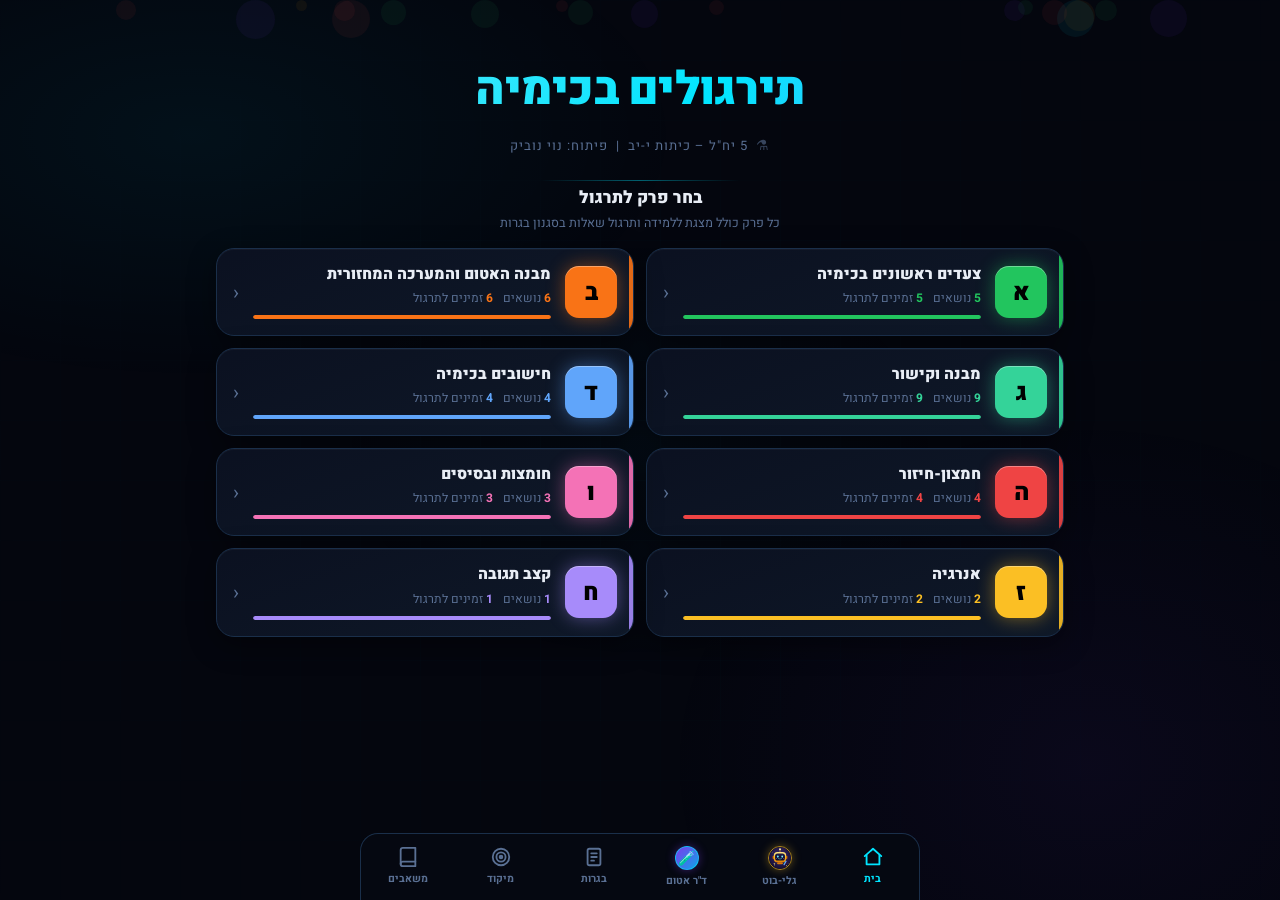
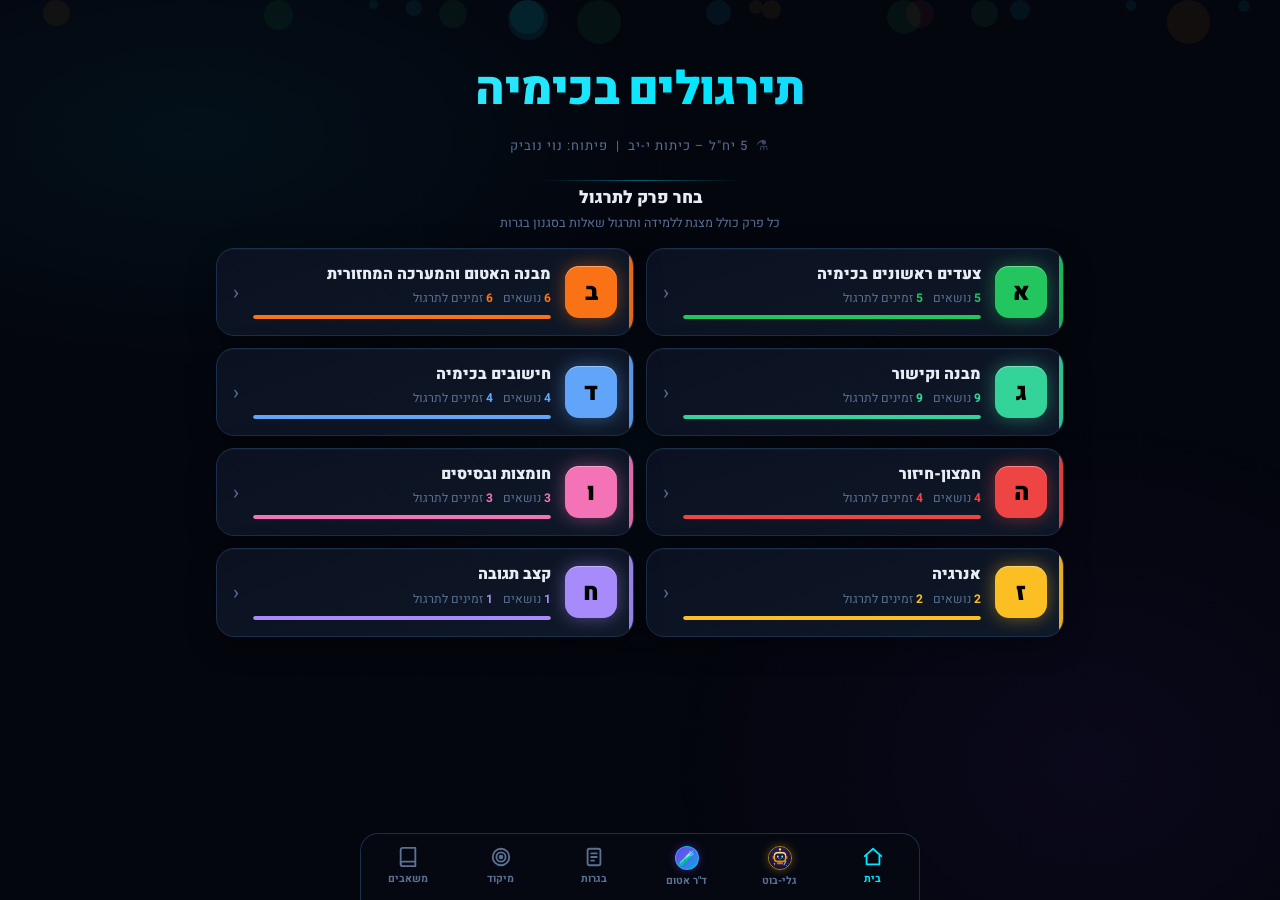
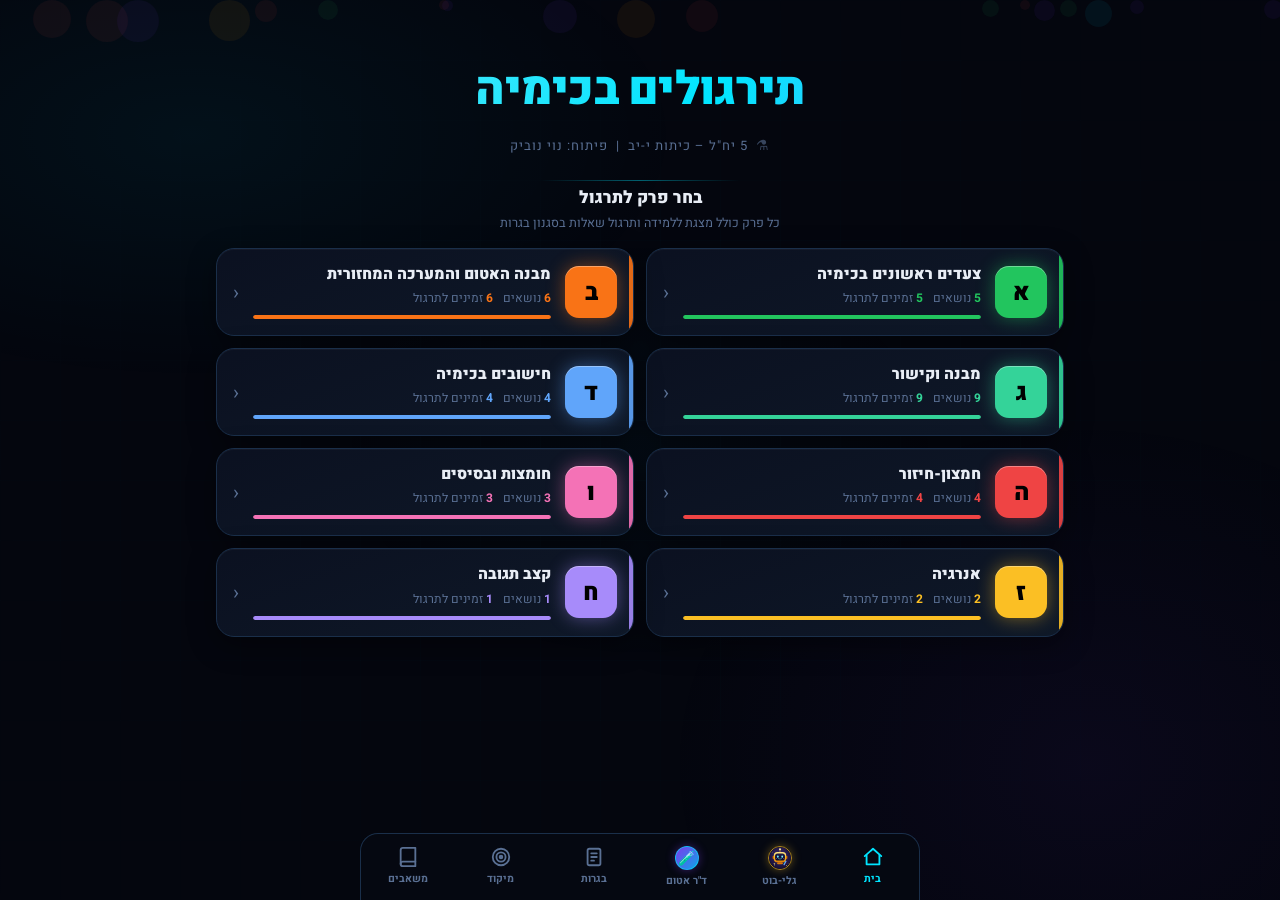
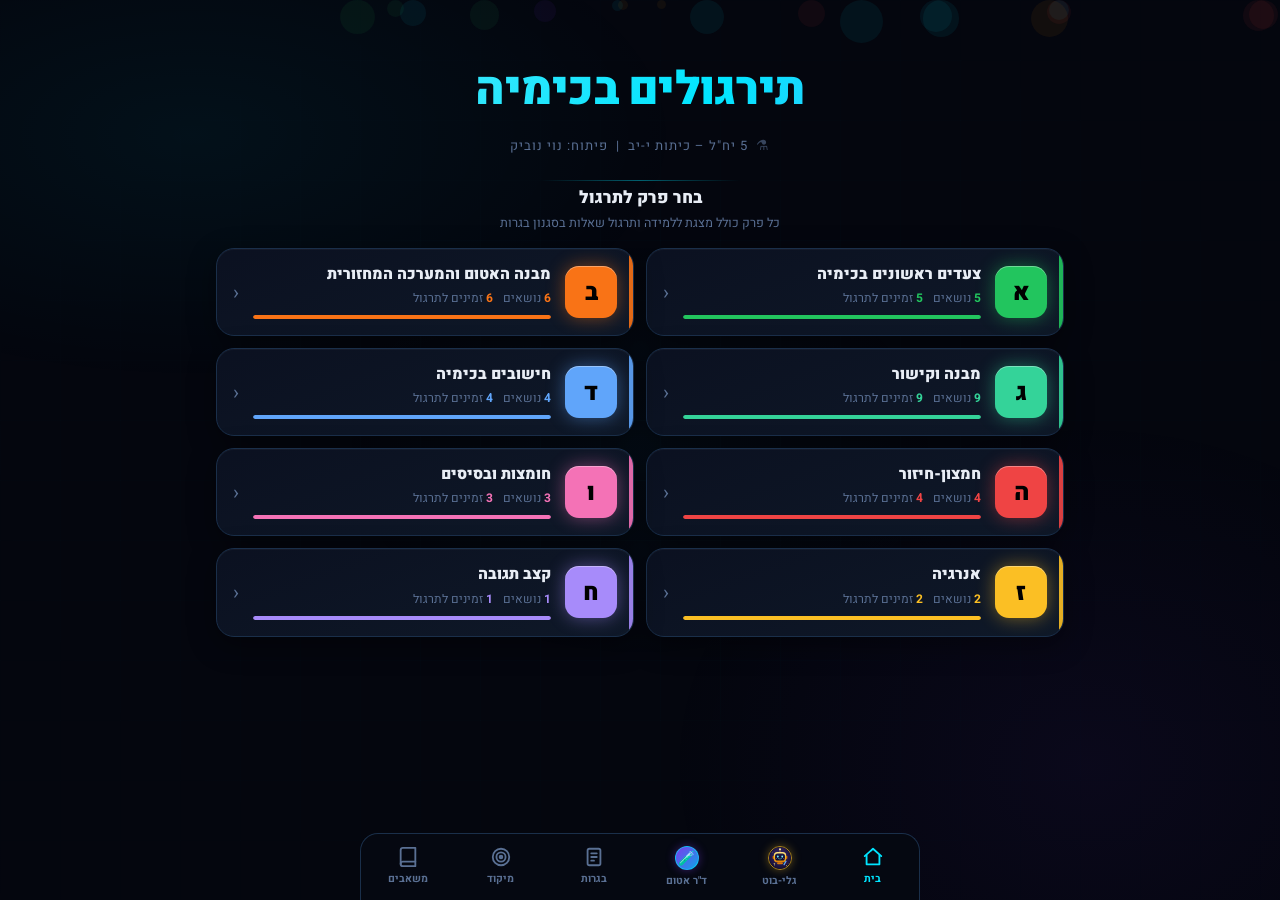
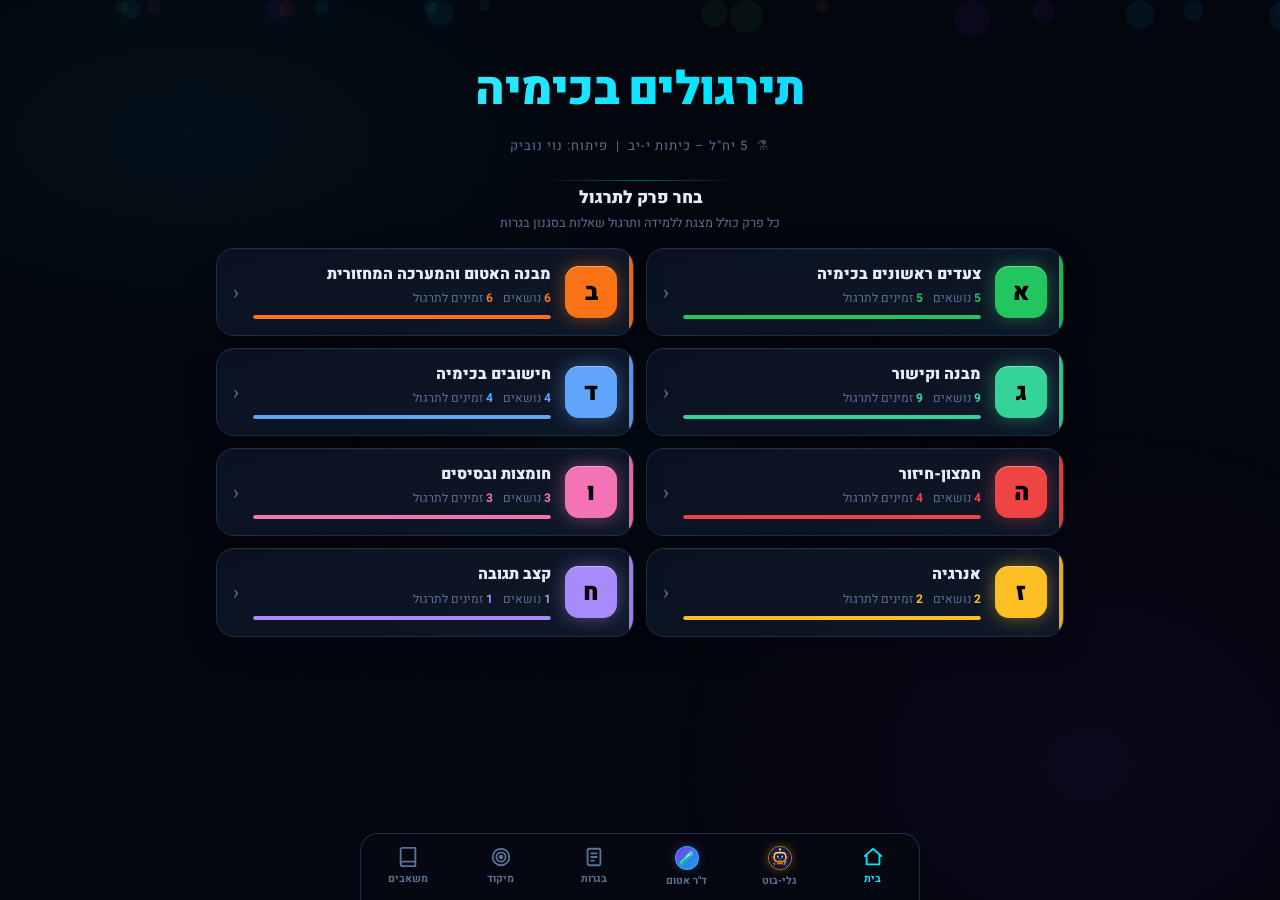
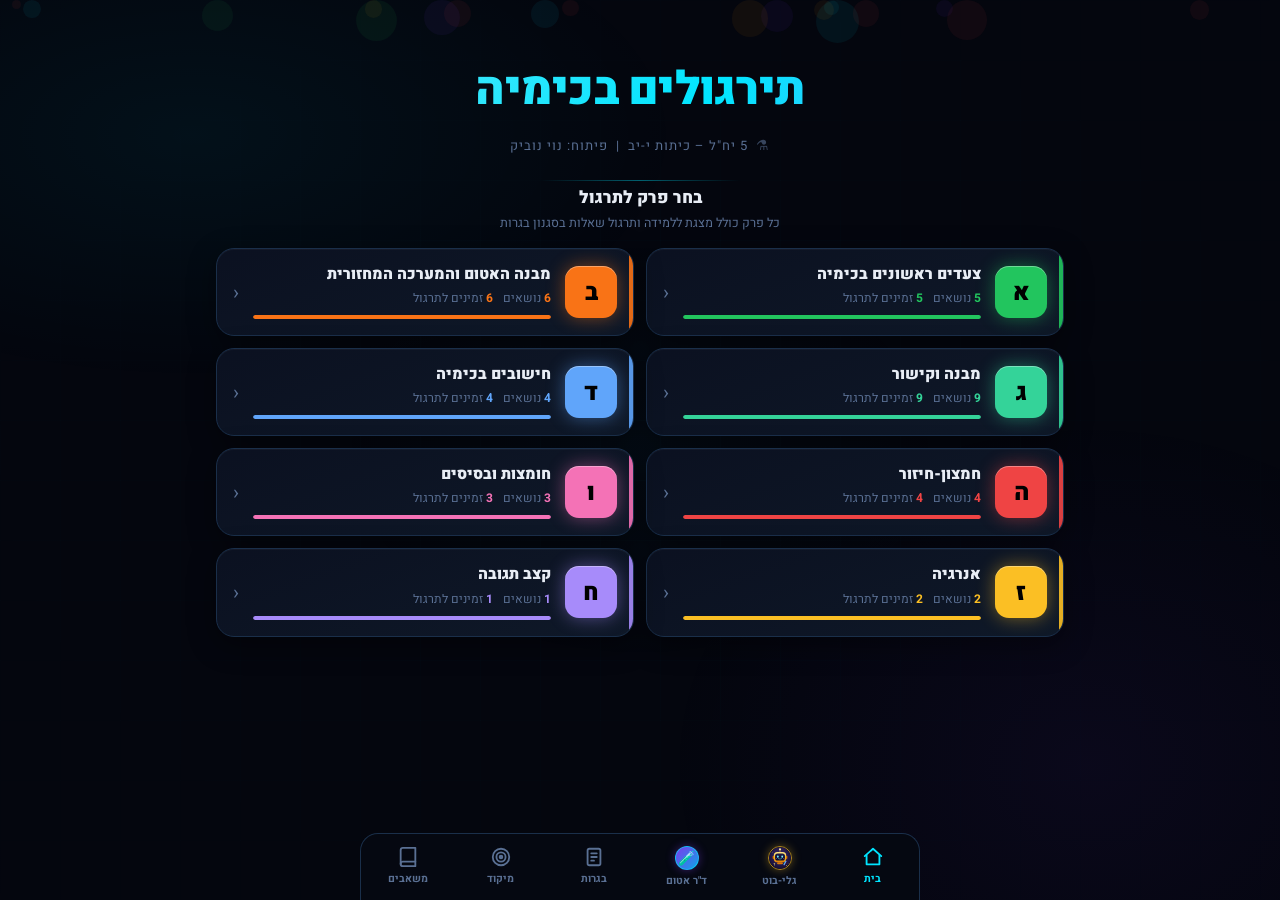
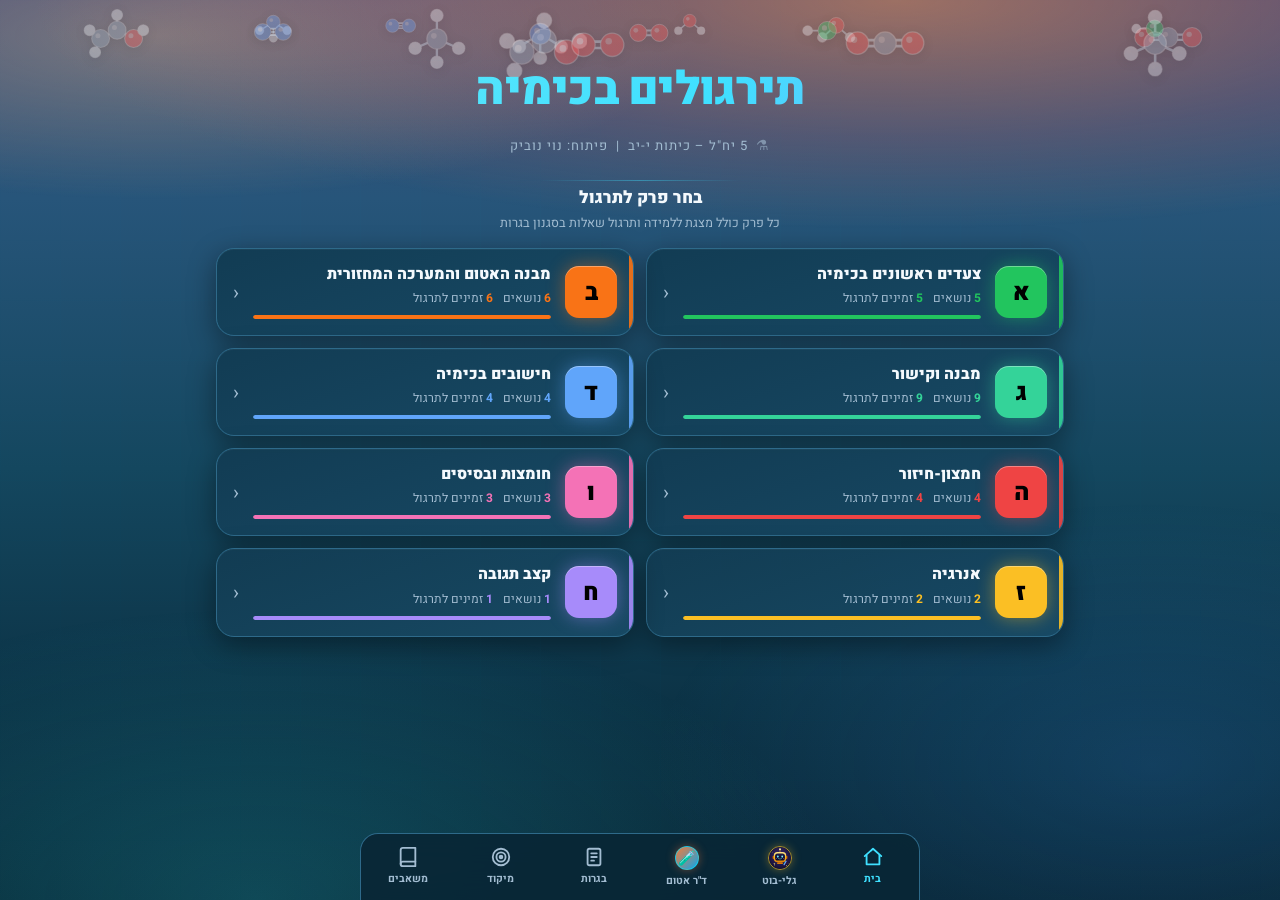
